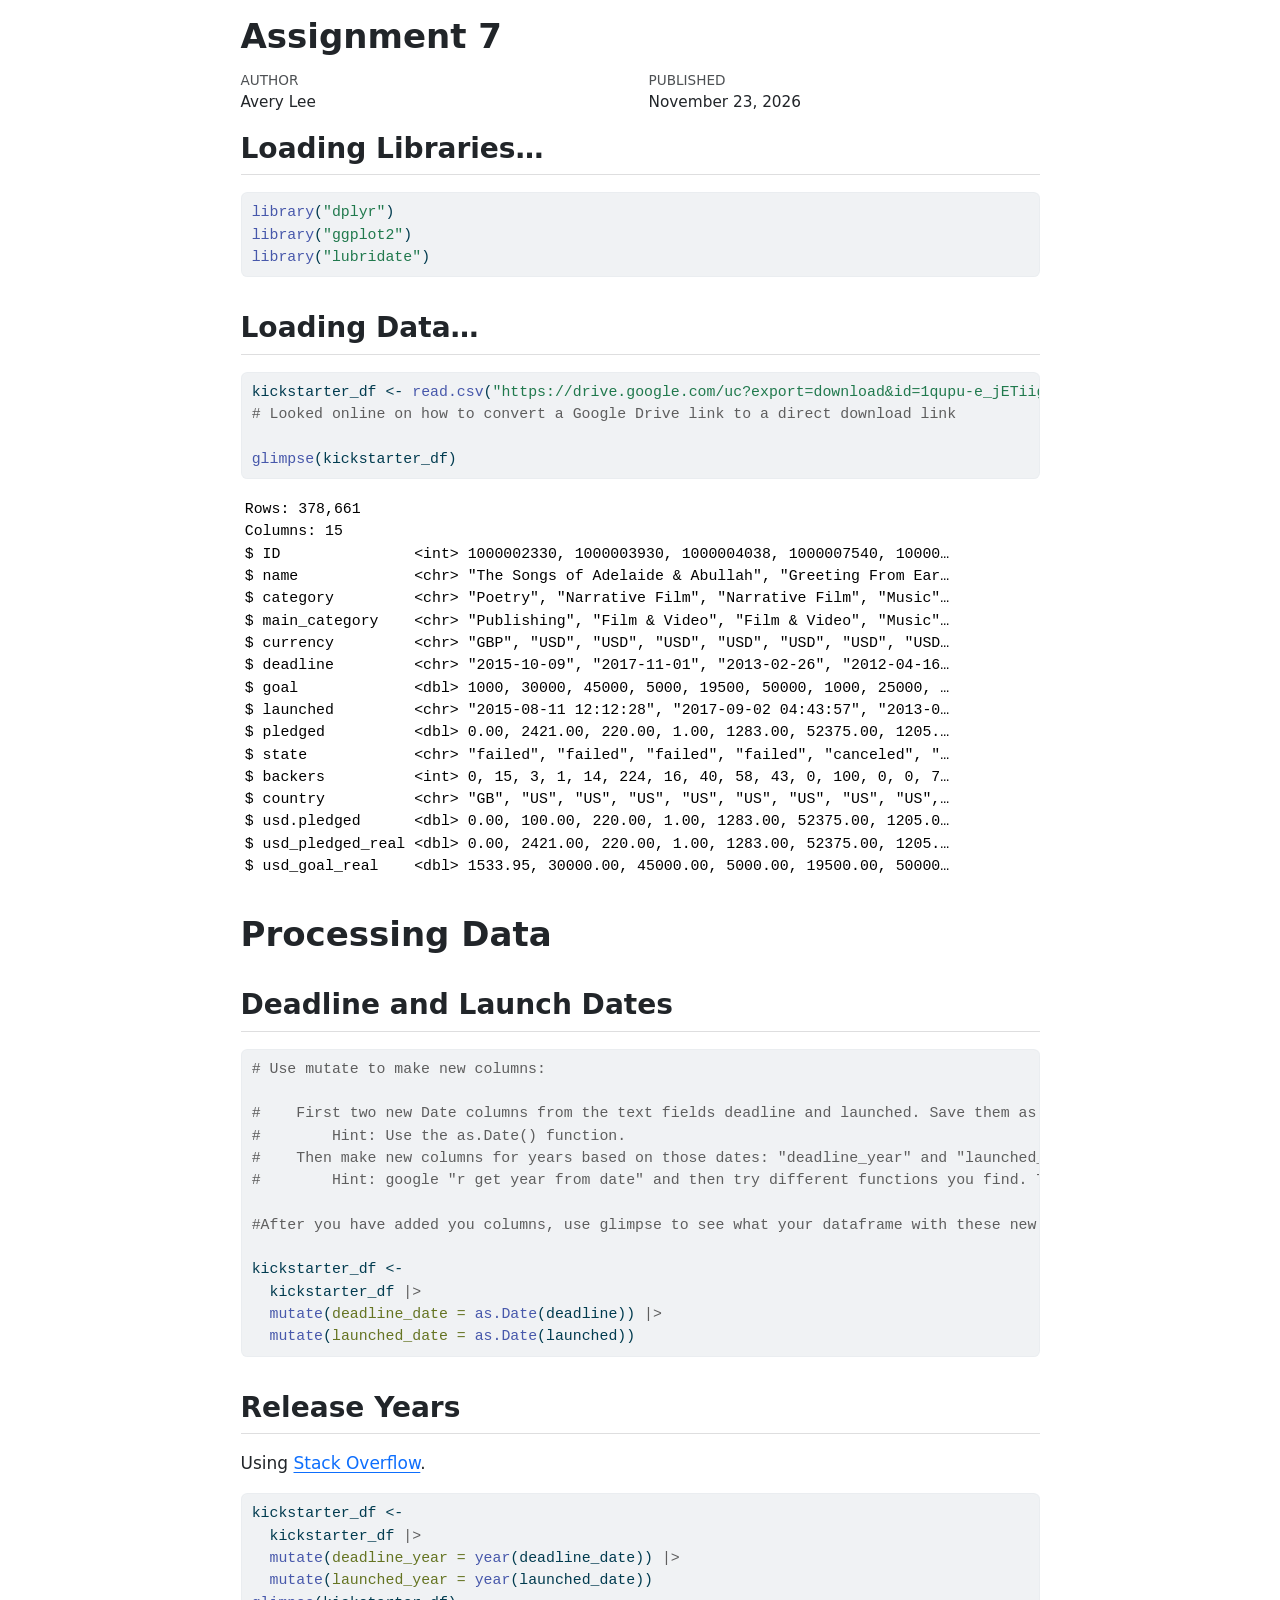
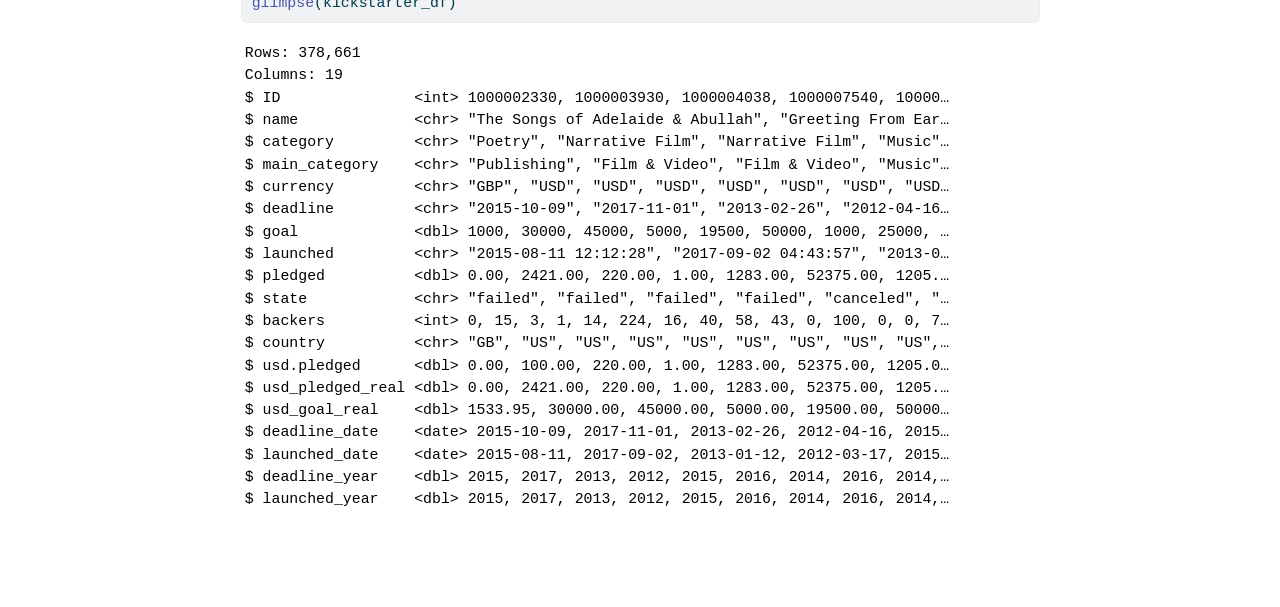
==== Assignment 7.html @ 82eac7c7 "Add files via upload init commit" ====
<!DOCTYPE html>
<html xmlns="http://www.w3.org/1999/xhtml" lang="en" xml:lang="en"><head>

<meta charset="utf-8">
<meta name="generator" content="quarto-1.10.18">

<meta name="viewport" content="width=device-width, initial-scale=1.0, user-scalable=yes">

<meta name="author" content="Avery Lee">
<meta name="dcterms.date" content="2026-11-23">

<title>Assignment 7</title>
<style>

span.smallcaps{font-variant: small-caps;}
div.columns{display: flex; gap: 1.5em;}
div.column{flex: auto;}
@media screen {
div.columns{gap: min(4vw, 1.5em);}
div.column{overflow-x: auto;}
}
div.hanging-indent{margin-left: 1.5em; text-indent: -1.5em;}
ul.task-list{list-style: none;}
ul.task-list li input[type="checkbox"] {
width: 0.8em;
margin: 0 0.8em 0.2em -1em;  vertical-align: middle;
}

html { -webkit-text-size-adjust: 100%; }
pre > code.sourceCode { white-space: pre; position: relative; }
pre > code.sourceCode > span { display: inline-block; line-height: 1.25; }
pre > code.sourceCode > span:empty { height: 1.2em; }
.sourceCode { overflow: visible; }
code.sourceCode > span { color: inherit; text-decoration: inherit; }
div.sourceCode { margin: 1em 0; }
pre.sourceCode { margin: 0; }
@media screen {
div.sourceCode { overflow: auto; }
}
@media print {
pre > code.sourceCode { white-space: pre-wrap; }
pre > code.sourceCode > span { text-indent: -5em; padding-left: 5em; }
}
pre.numberSource code
{ counter-reset: source-line 0; }
pre.numberSource code > span
{ position: relative; left: -4em; counter-increment: source-line; }
pre.numberSource code > span > a:first-child::before
{ content: counter(source-line);
position: relative; left: -1em; text-align: right; vertical-align: baseline;
border: none; display: inline-block;
-webkit-touch-callout: none; -webkit-user-select: none;
-khtml-user-select: none; -moz-user-select: none;
-ms-user-select: none; user-select: none;
padding: 0 4px; width: 4em;
}
pre.numberSource { margin-left: 3em; padding-left: 4px; }
div.sourceCode
{ }
@media screen {
pre > code.sourceCode > span > a:first-child::before { text-decoration: underline; }
}
</style>


<script>/*!
 * clipboard.js v2.0.11
 * https://clipboardjs.com/
 *
 * Licensed MIT © Zeno Rocha
 */
!function(t,e){"object"==typeof exports&&"object"==typeof module?module.exports=e():"function"==typeof define&&define.amd?define([],e):"object"==typeof exports?exports.ClipboardJS=e():t.ClipboardJS=e()}(this,function(){return n={686:function(t,e,n){"use strict";n.d(e,{default:function(){return b}});var e=n(279),i=n.n(e),e=n(370),u=n.n(e),e=n(817),r=n.n(e);function c(t){try{return document.execCommand(t)}catch(t){return}}var a=function(t){t=r()(t);return c("cut"),t};function o(t,e){var n,o,t=(n=t,o="rtl"===document.documentElement.getAttribute("dir"),(t=document.createElement("textarea")).style.fontSize="12pt",t.style.border="0",t.style.padding="0",t.style.margin="0",t.style.position="absolute",t.style[o?"right":"left"]="-9999px",o=window.pageYOffset||document.documentElement.scrollTop,t.style.top="".concat(o,"px"),t.setAttribute("readonly",""),t.value=n,t);return e.container.appendChild(t),e=r()(t),c("copy"),t.remove(),e}var f=function(t){var e=1<arguments.length&&void 0!==arguments[1]?arguments[1]:{container:document.body},n="";return"string"==typeof t?n=o(t,e):t instanceof HTMLInputElement&&!["text","search","url","tel","password"].includes(null==t?void 0:t.type)?n=o(t.value,e):(n=r()(t),c("copy")),n};function l(t){return(l="function"==typeof Symbol&&"symbol"==typeof Symbol.iterator?function(t){return typeof t}:function(t){return t&&"function"==typeof Symbol&&t.constructor===Symbol&&t!==Symbol.prototype?"symbol":typeof t})(t)}var s=function(){var t=0<arguments.length&&void 0!==arguments[0]?arguments[0]:{},e=t.action,n=void 0===e?"copy":e,o=t.container,e=t.target,t=t.text;if("copy"!==n&&"cut"!==n)throw new Error('Invalid "action" value, use either "copy" or "cut"');if(void 0!==e){if(!e||"object"!==l(e)||1!==e.nodeType)throw new Error('Invalid "target" value, use a valid Element');if("copy"===n&&e.hasAttribute("disabled"))throw new Error('Invalid "target" attribute. Please use "readonly" instead of "disabled" attribute');if("cut"===n&&(e.hasAttribute("readonly")||e.hasAttribute("disabled")))throw new Error('Invalid "target" attribute. You can\'t cut text from elements with "readonly" or "disabled" attributes')}return t?f(t,{container:o}):e?"cut"===n?a(e):f(e,{container:o}):void 0};function p(t){return(p="function"==typeof Symbol&&"symbol"==typeof Symbol.iterator?function(t){return typeof t}:function(t){return t&&"function"==typeof Symbol&&t.constructor===Symbol&&t!==Symbol.prototype?"symbol":typeof t})(t)}function d(t,e){for(var n=0;n<e.length;n++){var o=e[n];o.enumerable=o.enumerable||!1,o.configurable=!0,"value"in o&&(o.writable=!0),Object.defineProperty(t,o.key,o)}}function y(t,e){return(y=Object.setPrototypeOf||function(t,e){return t.__proto__=e,t})(t,e)}function h(n){var o=function(){if("undefined"==typeof Reflect||!Reflect.construct)return!1;if(Reflect.construct.sham)return!1;if("function"==typeof Proxy)return!0;try{return Date.prototype.toString.call(Reflect.construct(Date,[],function(){})),!0}catch(t){return!1}}();return function(){var t,e=v(n);return t=o?(t=v(this).constructor,Reflect.construct(e,arguments,t)):e.apply(this,arguments),e=this,!(t=t)||"object"!==p(t)&&"function"!=typeof t?function(t){if(void 0!==t)return t;throw new ReferenceError("this hasn't been initialised - super() hasn't been called")}(e):t}}function v(t){return(v=Object.setPrototypeOf?Object.getPrototypeOf:function(t){return t.__proto__||Object.getPrototypeOf(t)})(t)}function m(t,e){t="data-clipboard-".concat(t);if(e.hasAttribute(t))return e.getAttribute(t)}var b=function(){!function(t,e){if("function"!=typeof e&&null!==e)throw new TypeError("Super expression must either be null or a function");t.prototype=Object.create(e&&e.prototype,{constructor:{value:t,writable:!0,configurable:!0}}),e&&y(t,e)}(r,i());var t,e,n,o=h(r);function r(t,e){var n;return function(t){if(!(t instanceof r))throw new TypeError("Cannot call a class as a function")}(this),(n=o.call(this)).resolveOptions(e),n.listenClick(t),n}return t=r,n=[{key:"copy",value:function(t){var e=1<arguments.length&&void 0!==arguments[1]?arguments[1]:{container:document.body};return f(t,e)}},{key:"cut",value:function(t){return a(t)}},{key:"isSupported",value:function(){var t=0<arguments.length&&void 0!==arguments[0]?arguments[0]:["copy","cut"],t="string"==typeof t?[t]:t,e=!!document.queryCommandSupported;return t.forEach(function(t){e=e&&!!document.queryCommandSupported(t)}),e}}],(e=[{key:"resolveOptions",value:function(){var t=0<arguments.length&&void 0!==arguments[0]?arguments[0]:{};this.action="function"==typeof t.action?t.action:this.defaultAction,this.target="function"==typeof t.target?t.target:this.defaultTarget,this.text="function"==typeof t.text?t.text:this.defaultText,this.container="object"===p(t.container)?t.container:document.body}},{key:"listenClick",value:function(t){var e=this;this.listener=u()(t,"click",function(t){return e.onClick(t)})}},{key:"onClick",value:function(t){var e=t.delegateTarget||t.currentTarget,n=this.action(e)||"copy",t=s({action:n,container:this.container,target:this.target(e),text:this.text(e)});this.emit(t?"success":"error",{action:n,text:t,trigger:e,clearSelection:function(){e&&e.focus(),window.getSelection().removeAllRanges()}})}},{key:"defaultAction",value:function(t){return m("action",t)}},{key:"defaultTarget",value:function(t){t=m("target",t);if(t)return document.querySelector(t)}},{key:"defaultText",value:function(t){return m("text",t)}},{key:"destroy",value:function(){this.listener.destroy()}}])&&d(t.prototype,e),n&&d(t,n),r}()},828:function(t){var e;"undefined"==typeof Element||Element.prototype.matches||((e=Element.prototype).matches=e.matchesSelector||e.mozMatchesSelector||e.msMatchesSelector||e.oMatchesSelector||e.webkitMatchesSelector),t.exports=function(t,e){for(;t&&9!==t.nodeType;){if("function"==typeof t.matches&&t.matches(e))return t;t=t.parentNode}}},438:function(t,e,n){var u=n(828);function i(t,e,n,o,r){var i=function(e,n,t,o){return function(t){t.delegateTarget=u(t.target,n),t.delegateTarget&&o.call(e,t)}}.apply(this,arguments);return t.addEventListener(n,i,r),{destroy:function(){t.removeEventListener(n,i,r)}}}t.exports=function(t,e,n,o,r){return"function"==typeof t.addEventListener?i.apply(null,arguments):"function"==typeof n?i.bind(null,document).apply(null,arguments):("string"==typeof t&&(t=document.querySelectorAll(t)),Array.prototype.map.call(t,function(t){return i(t,e,n,o,r)}))}},879:function(t,n){n.node=function(t){return void 0!==t&&t instanceof HTMLElement&&1===t.nodeType},n.nodeList=function(t){var e=Object.prototype.toString.call(t);return void 0!==t&&("[object NodeList]"===e||"[object HTMLCollection]"===e)&&"length"in t&&(0===t.length||n.node(t[0]))},n.string=function(t){return"string"==typeof t||t instanceof String},n.fn=function(t){return"[object Function]"===Object.prototype.toString.call(t)}},370:function(t,e,n){var f=n(879),l=n(438);t.exports=function(t,e,n){if(!t&&!e&&!n)throw new Error("Missing required arguments");if(!f.string(e))throw new TypeError("Second argument must be a String");if(!f.fn(n))throw new TypeError("Third argument must be a Function");if(f.node(t))return c=e,a=n,(u=t).addEventListener(c,a),{destroy:function(){u.removeEventListener(c,a)}};if(f.nodeList(t))return o=t,r=e,i=n,Array.prototype.forEach.call(o,function(t){t.addEventListener(r,i)}),{destroy:function(){Array.prototype.forEach.call(o,function(t){t.removeEventListener(r,i)})}};if(f.string(t))return t=t,e=e,n=n,l(document.body,t,e,n);throw new TypeError("First argument must be a String, HTMLElement, HTMLCollection, or NodeList");var o,r,i,u,c,a}},817:function(t){t.exports=function(t){var e,n="SELECT"===t.nodeName?(t.focus(),t.value):"INPUT"===t.nodeName||"TEXTAREA"===t.nodeName?((e=t.hasAttribute("readonly"))||t.setAttribute("readonly",""),t.select(),t.setSelectionRange(0,t.value.length),e||t.removeAttribute("readonly"),t.value):(t.hasAttribute("contenteditable")&&t.focus(),n=window.getSelection(),(e=document.createRange()).selectNodeContents(t),n.removeAllRanges(),n.addRange(e),n.toString());return n}},279:function(t){function e(){}e.prototype={on:function(t,e,n){var o=this.e||(this.e={});return(o[t]||(o[t]=[])).push({fn:e,ctx:n}),this},once:function(t,e,n){var o=this;function r(){o.off(t,r),e.apply(n,arguments)}return r._=e,this.on(t,r,n)},emit:function(t){for(var e=[].slice.call(arguments,1),n=((this.e||(this.e={}))[t]||[]).slice(),o=0,r=n.length;o<r;o++)n[o].fn.apply(n[o].ctx,e);return this},off:function(t,e){var n=this.e||(this.e={}),o=n[t],r=[];if(o&&e)for(var i=0,u=o.length;i<u;i++)o[i].fn!==e&&o[i].fn._!==e&&r.push(o[i]);return r.length?n[t]=r:delete n[t],this}},t.exports=e,t.exports.TinyEmitter=e}},r={},o.n=function(t){var e=t&&t.__esModule?function(){return t.default}:function(){return t};return o.d(e,{a:e}),e},o.d=function(t,e){for(var n in e)o.o(e,n)&&!o.o(t,n)&&Object.defineProperty(t,n,{enumerable:!0,get:e[n]})},o.o=function(t,e){return Object.prototype.hasOwnProperty.call(t,e)},o(686).default;function o(t){if(r[t])return r[t].exports;var e=r[t]={exports:{}};return n[t](e,e.exports,o),e.exports}var n,r});</script>
<script src="[data-uri]" type="module"></script>
<script src="[data-uri]" type="module"></script>
<script>/**
 * @popperjs/core v2.11.7 - MIT License
 */

!function(e,t){"object"==typeof exports&&"undefined"!=typeof module?t(exports):"function"==typeof define&&define.amd?define(["exports"],t):t((e="undefined"!=typeof globalThis?globalThis:e||self).Popper={})}(this,(function(e){"use strict";function t(e){if(null==e)return window;if("[object Window]"!==e.toString()){var t=e.ownerDocument;return t&&t.defaultView||window}return e}function n(e){return e instanceof t(e).Element||e instanceof Element}function r(e){return e instanceof t(e).HTMLElement||e instanceof HTMLElement}function o(e){return"undefined"!=typeof ShadowRoot&&(e instanceof t(e).ShadowRoot||e instanceof ShadowRoot)}var i=Math.max,a=Math.min,s=Math.round;function f(){var e=navigator.userAgentData;return null!=e&&e.brands&&Array.isArray(e.brands)?e.brands.map((function(e){return e.brand+"/"+e.version})).join(" "):navigator.userAgent}function c(){return!/^((?!chrome|android).)*safari/i.test(f())}function p(e,o,i){void 0===o&&(o=!1),void 0===i&&(i=!1);var a=e.getBoundingClientRect(),f=1,p=1;o&&r(e)&&(f=e.offsetWidth>0&&s(a.width)/e.offsetWidth||1,p=e.offsetHeight>0&&s(a.height)/e.offsetHeight||1);var u=(n(e)?t(e):window).visualViewport,l=!c()&&i,d=(a.left+(l&&u?u.offsetLeft:0))/f,h=(a.top+(l&&u?u.offsetTop:0))/p,m=a.width/f,v=a.height/p;return{width:m,height:v,top:h,right:d+m,bottom:h+v,left:d,x:d,y:h}}function u(e){var n=t(e);return{scrollLeft:n.pageXOffset,scrollTop:n.pageYOffset}}function l(e){return e?(e.nodeName||"").toLowerCase():null}function d(e){return((n(e)?e.ownerDocument:e.document)||window.document).documentElement}function h(e){return p(d(e)).left+u(e).scrollLeft}function m(e){return t(e).getComputedStyle(e)}function v(e){var t=m(e),n=t.overflow,r=t.overflowX,o=t.overflowY;return/auto|scroll|overlay|hidden/.test(n+o+r)}function y(e,n,o){void 0===o&&(o=!1);var i,a,f=r(n),c=r(n)&&function(e){var t=e.getBoundingClientRect(),n=s(t.width)/e.offsetWidth||1,r=s(t.height)/e.offsetHeight||1;return 1!==n||1!==r}(n),m=d(n),y=p(e,c,o),g={scrollLeft:0,scrollTop:0},b={x:0,y:0};return(f||!f&&!o)&&(("body"!==l(n)||v(m))&&(g=(i=n)!==t(i)&&r(i)?{scrollLeft:(a=i).scrollLeft,scrollTop:a.scrollTop}:u(i)),r(n)?((b=p(n,!0)).x+=n.clientLeft,b.y+=n.clientTop):m&&(b.x=h(m))),{x:y.left+g.scrollLeft-b.x,y:y.top+g.scrollTop-b.y,width:y.width,height:y.height}}function g(e){var t=p(e),n=e.offsetWidth,r=e.offsetHeight;return Math.abs(t.width-n)<=1&&(n=t.width),Math.abs(t.height-r)<=1&&(r=t.height),{x:e.offsetLeft,y:e.offsetTop,width:n,height:r}}function b(e){return"html"===l(e)?e:e.assignedSlot||e.parentNode||(o(e)?e.host:null)||d(e)}function x(e){return["html","body","#document"].indexOf(l(e))>=0?e.ownerDocument.body:r(e)&&v(e)?e:x(b(e))}function w(e,n){var r;void 0===n&&(n=[]);var o=x(e),i=o===(null==(r=e.ownerDocument)?void 0:r.body),a=t(o),s=i?[a].concat(a.visualViewport||[],v(o)?o:[]):o,f=n.concat(s);return i?f:f.concat(w(b(s)))}function O(e){return["table","td","th"].indexOf(l(e))>=0}function j(e){return r(e)&&"fixed"!==m(e).position?e.offsetParent:null}function E(e){for(var n=t(e),i=j(e);i&&O(i)&&"static"===m(i).position;)i=j(i);return i&&("html"===l(i)||"body"===l(i)&&"static"===m(i).position)?n:i||function(e){var t=/firefox/i.test(f());if(/Trident/i.test(f())&&r(e)&&"fixed"===m(e).position)return null;var n=b(e);for(o(n)&&(n=n.host);r(n)&&["html","body"].indexOf(l(n))<0;){var i=m(n);if("none"!==i.transform||"none"!==i.perspective||"paint"===i.contain||-1!==["transform","perspective"].indexOf(i.willChange)||t&&"filter"===i.willChange||t&&i.filter&&"none"!==i.filter)return n;n=n.parentNode}return null}(e)||n}var D="top",A="bottom",L="right",P="left",M="auto",k=[D,A,L,P],W="start",B="end",H="viewport",T="popper",R=k.reduce((function(e,t){return e.concat([t+"-"+W,t+"-"+B])}),[]),S=[].concat(k,[M]).reduce((function(e,t){return e.concat([t,t+"-"+W,t+"-"+B])}),[]),V=["beforeRead","read","afterRead","beforeMain","main","afterMain","beforeWrite","write","afterWrite"];function q(e){var t=new Map,n=new Set,r=[];function o(e){n.add(e.name),[].concat(e.requires||[],e.requiresIfExists||[]).forEach((function(e){if(!n.has(e)){var r=t.get(e);r&&o(r)}})),r.push(e)}return e.forEach((function(e){t.set(e.name,e)})),e.forEach((function(e){n.has(e.name)||o(e)})),r}function C(e){return e.split("-")[0]}function N(e,t){var n=t.getRootNode&&t.getRootNode();if(e.contains(t))return!0;if(n&&o(n)){var r=t;do{if(r&&e.isSameNode(r))return!0;r=r.parentNode||r.host}while(r)}return!1}function I(e){return Object.assign({},e,{left:e.x,top:e.y,right:e.x+e.width,bottom:e.y+e.height})}function _(e,r,o){return r===H?I(function(e,n){var r=t(e),o=d(e),i=r.visualViewport,a=o.clientWidth,s=o.clientHeight,f=0,p=0;if(i){a=i.width,s=i.height;var u=c();(u||!u&&"fixed"===n)&&(f=i.offsetLeft,p=i.offsetTop)}return{width:a,height:s,x:f+h(e),y:p}}(e,o)):n(r)?function(e,t){var n=p(e,!1,"fixed"===t);return n.top=n.top+e.clientTop,n.left=n.left+e.clientLeft,n.bottom=n.top+e.clientHeight,n.right=n.left+e.clientWidth,n.width=e.clientWidth,n.height=e.clientHeight,n.x=n.left,n.y=n.top,n}(r,o):I(function(e){var t,n=d(e),r=u(e),o=null==(t=e.ownerDocument)?void 0:t.body,a=i(n.scrollWidth,n.clientWidth,o?o.scrollWidth:0,o?o.clientWidth:0),s=i(n.scrollHeight,n.clientHeight,o?o.scrollHeight:0,o?o.clientHeight:0),f=-r.scrollLeft+h(e),c=-r.scrollTop;return"rtl"===m(o||n).direction&&(f+=i(n.clientWidth,o?o.clientWidth:0)-a),{width:a,height:s,x:f,y:c}}(d(e)))}function F(e,t,o,s){var f="clippingParents"===t?function(e){var t=w(b(e)),o=["absolute","fixed"].indexOf(m(e).position)>=0&&r(e)?E(e):e;return n(o)?t.filter((function(e){return n(e)&&N(e,o)&&"body"!==l(e)})):[]}(e):[].concat(t),c=[].concat(f,[o]),p=c[0],u=c.reduce((function(t,n){var r=_(e,n,s);return t.top=i(r.top,t.top),t.right=a(r.right,t.right),t.bottom=a(r.bottom,t.bottom),t.left=i(r.left,t.left),t}),_(e,p,s));return u.width=u.right-u.left,u.height=u.bottom-u.top,u.x=u.left,u.y=u.top,u}function U(e){return e.split("-")[1]}function z(e){return["top","bottom"].indexOf(e)>=0?"x":"y"}function X(e){var t,n=e.reference,r=e.element,o=e.placement,i=o?C(o):null,a=o?U(o):null,s=n.x+n.width/2-r.width/2,f=n.y+n.height/2-r.height/2;switch(i){case D:t={x:s,y:n.y-r.height};break;case A:t={x:s,y:n.y+n.height};break;case L:t={x:n.x+n.width,y:f};break;case P:t={x:n.x-r.width,y:f};break;default:t={x:n.x,y:n.y}}var c=i?z(i):null;if(null!=c){var p="y"===c?"height":"width";switch(a){case W:t[c]=t[c]-(n[p]/2-r[p]/2);break;case B:t[c]=t[c]+(n[p]/2-r[p]/2)}}return t}function Y(e){return Object.assign({},{top:0,right:0,bottom:0,left:0},e)}function G(e,t){return t.reduce((function(t,n){return t[n]=e,t}),{})}function J(e,t){void 0===t&&(t={});var r=t,o=r.placement,i=void 0===o?e.placement:o,a=r.strategy,s=void 0===a?e.strategy:a,f=r.boundary,c=void 0===f?"clippingParents":f,u=r.rootBoundary,l=void 0===u?H:u,h=r.elementContext,m=void 0===h?T:h,v=r.altBoundary,y=void 0!==v&&v,g=r.padding,b=void 0===g?0:g,x=Y("number"!=typeof b?b:G(b,k)),w=m===T?"reference":T,O=e.rects.popper,j=e.elements[y?w:m],E=F(n(j)?j:j.contextElement||d(e.elements.popper),c,l,s),P=p(e.elements.reference),M=X({reference:P,element:O,strategy:"absolute",placement:i}),W=I(Object.assign({},O,M)),B=m===T?W:P,R={top:E.top-B.top+x.top,bottom:B.bottom-E.bottom+x.bottom,left:E.left-B.left+x.left,right:B.right-E.right+x.right},S=e.modifiersData.offset;if(m===T&&S){var V=S[i];Object.keys(R).forEach((function(e){var t=[L,A].indexOf(e)>=0?1:-1,n=[D,A].indexOf(e)>=0?"y":"x";R[e]+=V[n]*t}))}return R}var K={placement:"bottom",modifiers:[],strategy:"absolute"};function Q(){for(var e=arguments.length,t=new Array(e),n=0;n<e;n++)t[n]=arguments[n];return!t.some((function(e){return!(e&&"function"==typeof e.getBoundingClientRect)}))}function Z(e){void 0===e&&(e={});var t=e,r=t.defaultModifiers,o=void 0===r?[]:r,i=t.defaultOptions,a=void 0===i?K:i;return function(e,t,r){void 0===r&&(r=a);var i,s,f={placement:"bottom",orderedModifiers:[],options:Object.assign({},K,a),modifiersData:{},elements:{reference:e,popper:t},attributes:{},styles:{}},c=[],p=!1,u={state:f,setOptions:function(r){var i="function"==typeof r?r(f.options):r;l(),f.options=Object.assign({},a,f.options,i),f.scrollParents={reference:n(e)?w(e):e.contextElement?w(e.contextElement):[],popper:w(t)};var s,p,d=function(e){var t=q(e);return V.reduce((function(e,n){return e.concat(t.filter((function(e){return e.phase===n})))}),[])}((s=[].concat(o,f.options.modifiers),p=s.reduce((function(e,t){var n=e[t.name];return e[t.name]=n?Object.assign({},n,t,{options:Object.assign({},n.options,t.options),data:Object.assign({},n.data,t.data)}):t,e}),{}),Object.keys(p).map((function(e){return p[e]}))));return f.orderedModifiers=d.filter((function(e){return e.enabled})),f.orderedModifiers.forEach((function(e){var t=e.name,n=e.options,r=void 0===n?{}:n,o=e.effect;if("function"==typeof o){var i=o({state:f,name:t,instance:u,options:r}),a=function(){};c.push(i||a)}})),u.update()},forceUpdate:function(){if(!p){var e=f.elements,t=e.reference,n=e.popper;if(Q(t,n)){f.rects={reference:y(t,E(n),"fixed"===f.options.strategy),popper:g(n)},f.reset=!1,f.placement=f.options.placement,f.orderedModifiers.forEach((function(e){return f.modifiersData[e.name]=Object.assign({},e.data)}));for(var r=0;r<f.orderedModifiers.length;r++)if(!0!==f.reset){var o=f.orderedModifiers[r],i=o.fn,a=o.options,s=void 0===a?{}:a,c=o.name;"function"==typeof i&&(f=i({state:f,options:s,name:c,instance:u})||f)}else f.reset=!1,r=-1}}},update:(i=function(){return new Promise((function(e){u.forceUpdate(),e(f)}))},function(){return s||(s=new Promise((function(e){Promise.resolve().then((function(){s=void 0,e(i())}))}))),s}),destroy:function(){l(),p=!0}};if(!Q(e,t))return u;function l(){c.forEach((function(e){return e()})),c=[]}return u.setOptions(r).then((function(e){!p&&r.onFirstUpdate&&r.onFirstUpdate(e)})),u}}var $={passive:!0};var ee={name:"eventListeners",enabled:!0,phase:"write",fn:function(){},effect:function(e){var n=e.state,r=e.instance,o=e.options,i=o.scroll,a=void 0===i||i,s=o.resize,f=void 0===s||s,c=t(n.elements.popper),p=[].concat(n.scrollParents.reference,n.scrollParents.popper);return a&&p.forEach((function(e){e.addEventListener("scroll",r.update,$)})),f&&c.addEventListener("resize",r.update,$),function(){a&&p.forEach((function(e){e.removeEventListener("scroll",r.update,$)})),f&&c.removeEventListener("resize",r.update,$)}},data:{}};var te={name:"popperOffsets",enabled:!0,phase:"read",fn:function(e){var t=e.state,n=e.name;t.modifiersData[n]=X({reference:t.rects.reference,element:t.rects.popper,strategy:"absolute",placement:t.placement})},data:{}},ne={top:"auto",right:"auto",bottom:"auto",left:"auto"};function re(e){var n,r=e.popper,o=e.popperRect,i=e.placement,a=e.variation,f=e.offsets,c=e.position,p=e.gpuAcceleration,u=e.adaptive,l=e.roundOffsets,h=e.isFixed,v=f.x,y=void 0===v?0:v,g=f.y,b=void 0===g?0:g,x="function"==typeof l?l({x:y,y:b}):{x:y,y:b};y=x.x,b=x.y;var w=f.hasOwnProperty("x"),O=f.hasOwnProperty("y"),j=P,M=D,k=window;if(u){var W=E(r),H="clientHeight",T="clientWidth";if(W===t(r)&&"static"!==m(W=d(r)).position&&"absolute"===c&&(H="scrollHeight",T="scrollWidth"),W=W,i===D||(i===P||i===L)&&a===B)M=A,b-=(h&&W===k&&k.visualViewport?k.visualViewport.height:W[H])-o.height,b*=p?1:-1;if(i===P||(i===D||i===A)&&a===B)j=L,y-=(h&&W===k&&k.visualViewport?k.visualViewport.width:W[T])-o.width,y*=p?1:-1}var R,S=Object.assign({position:c},u&&ne),V=!0===l?function(e,t){var n=e.x,r=e.y,o=t.devicePixelRatio||1;return{x:s(n*o)/o||0,y:s(r*o)/o||0}}({x:y,y:b},t(r)):{x:y,y:b};return y=V.x,b=V.y,p?Object.assign({},S,((R={})[M]=O?"0":"",R[j]=w?"0":"",R.transform=(k.devicePixelRatio||1)<=1?"translate("+y+"px, "+b+"px)":"translate3d("+y+"px, "+b+"px, 0)",R)):Object.assign({},S,((n={})[M]=O?b+"px":"",n[j]=w?y+"px":"",n.transform="",n))}var oe={name:"computeStyles",enabled:!0,phase:"beforeWrite",fn:function(e){var t=e.state,n=e.options,r=n.gpuAcceleration,o=void 0===r||r,i=n.adaptive,a=void 0===i||i,s=n.roundOffsets,f=void 0===s||s,c={placement:C(t.placement),variation:U(t.placement),popper:t.elements.popper,popperRect:t.rects.popper,gpuAcceleration:o,isFixed:"fixed"===t.options.strategy};null!=t.modifiersData.popperOffsets&&(t.styles.popper=Object.assign({},t.styles.popper,re(Object.assign({},c,{offsets:t.modifiersData.popperOffsets,position:t.options.strategy,adaptive:a,roundOffsets:f})))),null!=t.modifiersData.arrow&&(t.styles.arrow=Object.assign({},t.styles.arrow,re(Object.assign({},c,{offsets:t.modifiersData.arrow,position:"absolute",adaptive:!1,roundOffsets:f})))),t.attributes.popper=Object.assign({},t.attributes.popper,{"data-popper-placement":t.placement})},data:{}};var ie={name:"applyStyles",enabled:!0,phase:"write",fn:function(e){var t=e.state;Object.keys(t.elements).forEach((function(e){var n=t.styles[e]||{},o=t.attributes[e]||{},i=t.elements[e];r(i)&&l(i)&&(Object.assign(i.style,n),Object.keys(o).forEach((function(e){var t=o[e];!1===t?i.removeAttribute(e):i.setAttribute(e,!0===t?"":t)})))}))},effect:function(e){var t=e.state,n={popper:{position:t.options.strategy,left:"0",top:"0",margin:"0"},arrow:{position:"absolute"},reference:{}};return Object.assign(t.elements.popper.style,n.popper),t.styles=n,t.elements.arrow&&Object.assign(t.elements.arrow.style,n.arrow),function(){Object.keys(t.elements).forEach((function(e){var o=t.elements[e],i=t.attributes[e]||{},a=Object.keys(t.styles.hasOwnProperty(e)?t.styles[e]:n[e]).reduce((function(e,t){return e[t]="",e}),{});r(o)&&l(o)&&(Object.assign(o.style,a),Object.keys(i).forEach((function(e){o.removeAttribute(e)})))}))}},requires:["computeStyles"]};var ae={name:"offset",enabled:!0,phase:"main",requires:["popperOffsets"],fn:function(e){var t=e.state,n=e.options,r=e.name,o=n.offset,i=void 0===o?[0,0]:o,a=S.reduce((function(e,n){return e[n]=function(e,t,n){var r=C(e),o=[P,D].indexOf(r)>=0?-1:1,i="function"==typeof n?n(Object.assign({},t,{placement:e})):n,a=i[0],s=i[1];return a=a||0,s=(s||0)*o,[P,L].indexOf(r)>=0?{x:s,y:a}:{x:a,y:s}}(n,t.rects,i),e}),{}),s=a[t.placement],f=s.x,c=s.y;null!=t.modifiersData.popperOffsets&&(t.modifiersData.popperOffsets.x+=f,t.modifiersData.popperOffsets.y+=c),t.modifiersData[r]=a}},se={left:"right",right:"left",bottom:"top",top:"bottom"};function fe(e){return e.replace(/left|right|bottom|top/g,(function(e){return se[e]}))}var ce={start:"end",end:"start"};function pe(e){return e.replace(/start|end/g,(function(e){return ce[e]}))}function ue(e,t){void 0===t&&(t={});var n=t,r=n.placement,o=n.boundary,i=n.rootBoundary,a=n.padding,s=n.flipVariations,f=n.allowedAutoPlacements,c=void 0===f?S:f,p=U(r),u=p?s?R:R.filter((function(e){return U(e)===p})):k,l=u.filter((function(e){return c.indexOf(e)>=0}));0===l.length&&(l=u);var d=l.reduce((function(t,n){return t[n]=J(e,{placement:n,boundary:o,rootBoundary:i,padding:a})[C(n)],t}),{});return Object.keys(d).sort((function(e,t){return d[e]-d[t]}))}var le={name:"flip",enabled:!0,phase:"main",fn:function(e){var t=e.state,n=e.options,r=e.name;if(!t.modifiersData[r]._skip){for(var o=n.mainAxis,i=void 0===o||o,a=n.altAxis,s=void 0===a||a,f=n.fallbackPlacements,c=n.padding,p=n.boundary,u=n.rootBoundary,l=n.altBoundary,d=n.flipVariations,h=void 0===d||d,m=n.allowedAutoPlacements,v=t.options.placement,y=C(v),g=f||(y===v||!h?[fe(v)]:function(e){if(C(e)===M)return[];var t=fe(e);return[pe(e),t,pe(t)]}(v)),b=[v].concat(g).reduce((function(e,n){return e.concat(C(n)===M?ue(t,{placement:n,boundary:p,rootBoundary:u,padding:c,flipVariations:h,allowedAutoPlacements:m}):n)}),[]),x=t.rects.reference,w=t.rects.popper,O=new Map,j=!0,E=b[0],k=0;k<b.length;k++){var B=b[k],H=C(B),T=U(B)===W,R=[D,A].indexOf(H)>=0,S=R?"width":"height",V=J(t,{placement:B,boundary:p,rootBoundary:u,altBoundary:l,padding:c}),q=R?T?L:P:T?A:D;x[S]>w[S]&&(q=fe(q));var N=fe(q),I=[];if(i&&I.push(V[H]<=0),s&&I.push(V[q]<=0,V[N]<=0),I.every((function(e){return e}))){E=B,j=!1;break}O.set(B,I)}if(j)for(var _=function(e){var t=b.find((function(t){var n=O.get(t);if(n)return n.slice(0,e).every((function(e){return e}))}));if(t)return E=t,"break"},F=h?3:1;F>0;F--){if("break"===_(F))break}t.placement!==E&&(t.modifiersData[r]._skip=!0,t.placement=E,t.reset=!0)}},requiresIfExists:["offset"],data:{_skip:!1}};function de(e,t,n){return i(e,a(t,n))}var he={name:"preventOverflow",enabled:!0,phase:"main",fn:function(e){var t=e.state,n=e.options,r=e.name,o=n.mainAxis,s=void 0===o||o,f=n.altAxis,c=void 0!==f&&f,p=n.boundary,u=n.rootBoundary,l=n.altBoundary,d=n.padding,h=n.tether,m=void 0===h||h,v=n.tetherOffset,y=void 0===v?0:v,b=J(t,{boundary:p,rootBoundary:u,padding:d,altBoundary:l}),x=C(t.placement),w=U(t.placement),O=!w,j=z(x),M="x"===j?"y":"x",k=t.modifiersData.popperOffsets,B=t.rects.reference,H=t.rects.popper,T="function"==typeof y?y(Object.assign({},t.rects,{placement:t.placement})):y,R="number"==typeof T?{mainAxis:T,altAxis:T}:Object.assign({mainAxis:0,altAxis:0},T),S=t.modifiersData.offset?t.modifiersData.offset[t.placement]:null,V={x:0,y:0};if(k){if(s){var q,N="y"===j?D:P,I="y"===j?A:L,_="y"===j?"height":"width",F=k[j],X=F+b[N],Y=F-b[I],G=m?-H[_]/2:0,K=w===W?B[_]:H[_],Q=w===W?-H[_]:-B[_],Z=t.elements.arrow,$=m&&Z?g(Z):{width:0,height:0},ee=t.modifiersData["arrow#persistent"]?t.modifiersData["arrow#persistent"].padding:{top:0,right:0,bottom:0,left:0},te=ee[N],ne=ee[I],re=de(0,B[_],$[_]),oe=O?B[_]/2-G-re-te-R.mainAxis:K-re-te-R.mainAxis,ie=O?-B[_]/2+G+re+ne+R.mainAxis:Q+re+ne+R.mainAxis,ae=t.elements.arrow&&E(t.elements.arrow),se=ae?"y"===j?ae.clientTop||0:ae.clientLeft||0:0,fe=null!=(q=null==S?void 0:S[j])?q:0,ce=F+ie-fe,pe=de(m?a(X,F+oe-fe-se):X,F,m?i(Y,ce):Y);k[j]=pe,V[j]=pe-F}if(c){var ue,le="x"===j?D:P,he="x"===j?A:L,me=k[M],ve="y"===M?"height":"width",ye=me+b[le],ge=me-b[he],be=-1!==[D,P].indexOf(x),xe=null!=(ue=null==S?void 0:S[M])?ue:0,we=be?ye:me-B[ve]-H[ve]-xe+R.altAxis,Oe=be?me+B[ve]+H[ve]-xe-R.altAxis:ge,je=m&&be?function(e,t,n){var r=de(e,t,n);return r>n?n:r}(we,me,Oe):de(m?we:ye,me,m?Oe:ge);k[M]=je,V[M]=je-me}t.modifiersData[r]=V}},requiresIfExists:["offset"]};var me={name:"arrow",enabled:!0,phase:"main",fn:function(e){var t,n=e.state,r=e.name,o=e.options,i=n.elements.arrow,a=n.modifiersData.popperOffsets,s=C(n.placement),f=z(s),c=[P,L].indexOf(s)>=0?"height":"width";if(i&&a){var p=function(e,t){return Y("number"!=typeof(e="function"==typeof e?e(Object.assign({},t.rects,{placement:t.placement})):e)?e:G(e,k))}(o.padding,n),u=g(i),l="y"===f?D:P,d="y"===f?A:L,h=n.rects.reference[c]+n.rects.reference[f]-a[f]-n.rects.popper[c],m=a[f]-n.rects.reference[f],v=E(i),y=v?"y"===f?v.clientHeight||0:v.clientWidth||0:0,b=h/2-m/2,x=p[l],w=y-u[c]-p[d],O=y/2-u[c]/2+b,j=de(x,O,w),M=f;n.modifiersData[r]=((t={})[M]=j,t.centerOffset=j-O,t)}},effect:function(e){var t=e.state,n=e.options.element,r=void 0===n?"[data-popper-arrow]":n;null!=r&&("string"!=typeof r||(r=t.elements.popper.querySelector(r)))&&N(t.elements.popper,r)&&(t.elements.arrow=r)},requires:["popperOffsets"],requiresIfExists:["preventOverflow"]};function ve(e,t,n){return void 0===n&&(n={x:0,y:0}),{top:e.top-t.height-n.y,right:e.right-t.width+n.x,bottom:e.bottom-t.height+n.y,left:e.left-t.width-n.x}}function ye(e){return[D,L,A,P].some((function(t){return e[t]>=0}))}var ge={name:"hide",enabled:!0,phase:"main",requiresIfExists:["preventOverflow"],fn:function(e){var t=e.state,n=e.name,r=t.rects.reference,o=t.rects.popper,i=t.modifiersData.preventOverflow,a=J(t,{elementContext:"reference"}),s=J(t,{altBoundary:!0}),f=ve(a,r),c=ve(s,o,i),p=ye(f),u=ye(c);t.modifiersData[n]={referenceClippingOffsets:f,popperEscapeOffsets:c,isReferenceHidden:p,hasPopperEscaped:u},t.attributes.popper=Object.assign({},t.attributes.popper,{"data-popper-reference-hidden":p,"data-popper-escaped":u})}},be=Z({defaultModifiers:[ee,te,oe,ie]}),xe=[ee,te,oe,ie,ae,le,he,me,ge],we=Z({defaultModifiers:xe});e.applyStyles=ie,e.arrow=me,e.computeStyles=oe,e.createPopper=we,e.createPopperLite=be,e.defaultModifiers=xe,e.detectOverflow=J,e.eventListeners=ee,e.flip=le,e.hide=ge,e.offset=ae,e.popperGenerator=Z,e.popperOffsets=te,e.preventOverflow=he,Object.defineProperty(e,"__esModule",{value:!0})}));

</script>
<script>!function(e,t){"object"==typeof exports&&"undefined"!=typeof module?module.exports=t(require("@popperjs/core")):"function"==typeof define&&define.amd?define(["@popperjs/core"],t):(e=e||self).tippy=t(e.Popper)}(this,(function(e){"use strict";var t={passive:!0,capture:!0},n=function(){return document.body};function r(e,t,n){if(Array.isArray(e)){var r=e[t];return null==r?Array.isArray(n)?n[t]:n:r}return e}function o(e,t){var n={}.toString.call(e);return 0===n.indexOf("[object")&&n.indexOf(t+"]")>-1}function i(e,t){return"function"==typeof e?e.apply(void 0,t):e}function a(e,t){return 0===t?e:function(r){clearTimeout(n),n=setTimeout((function(){e(r)}),t)};var n}function s(e,t){var n=Object.assign({},e);return t.forEach((function(e){delete n[e]})),n}function u(e){return[].concat(e)}function c(e,t){-1===e.indexOf(t)&&e.push(t)}function p(e){return e.split("-")[0]}function f(e){return[].slice.call(e)}function l(e){return Object.keys(e).reduce((function(t,n){return void 0!==e[n]&&(t[n]=e[n]),t}),{})}function d(){return document.createElement("div")}function v(e){return["Element","Fragment"].some((function(t){return o(e,t)}))}function m(e){return o(e,"MouseEvent")}function g(e){return!(!e||!e._tippy||e._tippy.reference!==e)}function h(e){return v(e)?[e]:function(e){return o(e,"NodeList")}(e)?f(e):Array.isArray(e)?e:f(document.querySelectorAll(e))}function b(e,t){e.forEach((function(e){e&&(e.style.transitionDuration=t+"ms")}))}function y(e,t){e.forEach((function(e){e&&e.setAttribute("data-state",t)}))}function w(e){var t,n=u(e)[0];return null!=n&&null!=(t=n.ownerDocument)&&t.body?n.ownerDocument:document}function E(e,t,n){var r=t+"EventListener";["transitionend","webkitTransitionEnd"].forEach((function(t){e[r](t,n)}))}function O(e,t){for(var n=t;n;){var r;if(e.contains(n))return!0;n=null==n.getRootNode||null==(r=n.getRootNode())?void 0:r.host}return!1}var x={isTouch:!1},C=0;function T(){x.isTouch||(x.isTouch=!0,window.performance&&document.addEventListener("mousemove",A))}function A(){var e=performance.now();e-C<20&&(x.isTouch=!1,document.removeEventListener("mousemove",A)),C=e}function L(){var e=document.activeElement;if(g(e)){var t=e._tippy;e.blur&&!t.state.isVisible&&e.blur()}}var D=!!("undefined"!=typeof window&&"undefined"!=typeof document)&&!!window.msCrypto,R=Object.assign({appendTo:n,aria:{content:"auto",expanded:"auto"},delay:0,duration:[300,250],getReferenceClientRect:null,hideOnClick:!0,ignoreAttributes:!1,interactive:!1,interactiveBorder:2,interactiveDebounce:0,moveTransition:"",offset:[0,10],onAfterUpdate:function(){},onBeforeUpdate:function(){},onCreate:function(){},onDestroy:function(){},onHidden:function(){},onHide:function(){},onMount:function(){},onShow:function(){},onShown:function(){},onTrigger:function(){},onUntrigger:function(){},onClickOutside:function(){},placement:"top",plugins:[],popperOptions:{},render:null,showOnCreate:!1,touch:!0,trigger:"mouseenter focus",triggerTarget:null},{animateFill:!1,followCursor:!1,inlinePositioning:!1,sticky:!1},{allowHTML:!1,animation:"fade",arrow:!0,content:"",inertia:!1,maxWidth:350,role:"tooltip",theme:"",zIndex:9999}),k=Object.keys(R);function P(e){var t=(e.plugins||[]).reduce((function(t,n){var r,o=n.name,i=n.defaultValue;o&&(t[o]=void 0!==e[o]?e[o]:null!=(r=R[o])?r:i);return t}),{});return Object.assign({},e,t)}function j(e,t){var n=Object.assign({},t,{content:i(t.content,[e])},t.ignoreAttributes?{}:function(e,t){return(t?Object.keys(P(Object.assign({},R,{plugins:t}))):k).reduce((function(t,n){var r=(e.getAttribute("data-tippy-"+n)||"").trim();if(!r)return t;if("content"===n)t[n]=r;else try{t[n]=JSON.parse(r)}catch(e){t[n]=r}return t}),{})}(e,t.plugins));return n.aria=Object.assign({},R.aria,n.aria),n.aria={expanded:"auto"===n.aria.expanded?t.interactive:n.aria.expanded,content:"auto"===n.aria.content?t.interactive?null:"describedby":n.aria.content},n}function M(e,t){e.innerHTML=t}function V(e){var t=d();return!0===e?t.className="tippy-arrow":(t.className="tippy-svg-arrow",v(e)?t.appendChild(e):M(t,e)),t}function I(e,t){v(t.content)?(M(e,""),e.appendChild(t.content)):"function"!=typeof t.content&&(t.allowHTML?M(e,t.content):e.textContent=t.content)}function S(e){var t=e.firstElementChild,n=f(t.children);return{box:t,content:n.find((function(e){return e.classList.contains("tippy-content")})),arrow:n.find((function(e){return e.classList.contains("tippy-arrow")||e.classList.contains("tippy-svg-arrow")})),backdrop:n.find((function(e){return e.classList.contains("tippy-backdrop")}))}}function N(e){var t=d(),n=d();n.className="tippy-box",n.setAttribute("data-state","hidden"),n.setAttribute("tabindex","-1");var r=d();function o(n,r){var o=S(t),i=o.box,a=o.content,s=o.arrow;r.theme?i.setAttribute("data-theme",r.theme):i.removeAttribute("data-theme"),"string"==typeof r.animation?i.setAttribute("data-animation",r.animation):i.removeAttribute("data-animation"),r.inertia?i.setAttribute("data-inertia",""):i.removeAttribute("data-inertia"),i.style.maxWidth="number"==typeof r.maxWidth?r.maxWidth+"px":r.maxWidth,r.role?i.setAttribute("role",r.role):i.removeAttribute("role"),n.content===r.content&&n.allowHTML===r.allowHTML||I(a,e.props),r.arrow?s?n.arrow!==r.arrow&&(i.removeChild(s),i.appendChild(V(r.arrow))):i.appendChild(V(r.arrow)):s&&i.removeChild(s)}return r.className="tippy-content",r.setAttribute("data-state","hidden"),I(r,e.props),t.appendChild(n),n.appendChild(r),o(e.props,e.props),{popper:t,onUpdate:o}}N.$$tippy=!0;var B=1,H=[],U=[];function _(o,s){var v,g,h,C,T,A,L,k,M=j(o,Object.assign({},R,P(l(s)))),V=!1,I=!1,N=!1,_=!1,F=[],W=a(we,M.interactiveDebounce),X=B++,Y=(k=M.plugins).filter((function(e,t){return k.indexOf(e)===t})),$={id:X,reference:o,popper:d(),popperInstance:null,props:M,state:{isEnabled:!0,isVisible:!1,isDestroyed:!1,isMounted:!1,isShown:!1},plugins:Y,clearDelayTimeouts:function(){clearTimeout(v),clearTimeout(g),cancelAnimationFrame(h)},setProps:function(e){if($.state.isDestroyed)return;ae("onBeforeUpdate",[$,e]),be();var t=$.props,n=j(o,Object.assign({},t,l(e),{ignoreAttributes:!0}));$.props=n,he(),t.interactiveDebounce!==n.interactiveDebounce&&(ce(),W=a(we,n.interactiveDebounce));t.triggerTarget&&!n.triggerTarget?u(t.triggerTarget).forEach((function(e){e.removeAttribute("aria-expanded")})):n.triggerTarget&&o.removeAttribute("aria-expanded");ue(),ie(),J&&J(t,n);$.popperInstance&&(Ce(),Ae().forEach((function(e){requestAnimationFrame(e._tippy.popperInstance.forceUpdate)})));ae("onAfterUpdate",[$,e])},setContent:function(e){$.setProps({content:e})},show:function(){var e=$.state.isVisible,t=$.state.isDestroyed,o=!$.state.isEnabled,a=x.isTouch&&!$.props.touch,s=r($.props.duration,0,R.duration);if(e||t||o||a)return;if(te().hasAttribute("disabled"))return;if(ae("onShow",[$],!1),!1===$.props.onShow($))return;$.state.isVisible=!0,ee()&&(z.style.visibility="visible");ie(),de(),$.state.isMounted||(z.style.transition="none");if(ee()){var u=re(),p=u.box,f=u.content;b([p,f],0)}A=function(){var e;if($.state.isVisible&&!_){if(_=!0,z.offsetHeight,z.style.transition=$.props.moveTransition,ee()&&$.props.animation){var t=re(),n=t.box,r=t.content;b([n,r],s),y([n,r],"visible")}se(),ue(),c(U,$),null==(e=$.popperInstance)||e.forceUpdate(),ae("onMount",[$]),$.props.animation&&ee()&&function(e,t){me(e,t)}(s,(function(){$.state.isShown=!0,ae("onShown",[$])}))}},function(){var e,t=$.props.appendTo,r=te();e=$.props.interactive&&t===n||"parent"===t?r.parentNode:i(t,[r]);e.contains(z)||e.appendChild(z);$.state.isMounted=!0,Ce()}()},hide:function(){var e=!$.state.isVisible,t=$.state.isDestroyed,n=!$.state.isEnabled,o=r($.props.duration,1,R.duration);if(e||t||n)return;if(ae("onHide",[$],!1),!1===$.props.onHide($))return;$.state.isVisible=!1,$.state.isShown=!1,_=!1,V=!1,ee()&&(z.style.visibility="hidden");if(ce(),ve(),ie(!0),ee()){var i=re(),a=i.box,s=i.content;$.props.animation&&(b([a,s],o),y([a,s],"hidden"))}se(),ue(),$.props.animation?ee()&&function(e,t){me(e,(function(){!$.state.isVisible&&z.parentNode&&z.parentNode.contains(z)&&t()}))}(o,$.unmount):$.unmount()},hideWithInteractivity:function(e){ne().addEventListener("mousemove",W),c(H,W),W(e)},enable:function(){$.state.isEnabled=!0},disable:function(){$.hide(),$.state.isEnabled=!1},unmount:function(){$.state.isVisible&&$.hide();if(!$.state.isMounted)return;Te(),Ae().forEach((function(e){e._tippy.unmount()})),z.parentNode&&z.parentNode.removeChild(z);U=U.filter((function(e){return e!==$})),$.state.isMounted=!1,ae("onHidden",[$])},destroy:function(){if($.state.isDestroyed)return;$.clearDelayTimeouts(),$.unmount(),be(),delete o._tippy,$.state.isDestroyed=!0,ae("onDestroy",[$])}};if(!M.render)return $;var q=M.render($),z=q.popper,J=q.onUpdate;z.setAttribute("data-tippy-root",""),z.id="tippy-"+$.id,$.popper=z,o._tippy=$,z._tippy=$;var G=Y.map((function(e){return e.fn($)})),K=o.hasAttribute("aria-expanded");return he(),ue(),ie(),ae("onCreate",[$]),M.showOnCreate&&Le(),z.addEventListener("mouseenter",(function(){$.props.interactive&&$.state.isVisible&&$.clearDelayTimeouts()})),z.addEventListener("mouseleave",(function(){$.props.interactive&&$.props.trigger.indexOf("mouseenter")>=0&&ne().addEventListener("mousemove",W)})),$;function Q(){var e=$.props.touch;return Array.isArray(e)?e:[e,0]}function Z(){return"hold"===Q()[0]}function ee(){var e;return!(null==(e=$.props.render)||!e.$$tippy)}function te(){return L||o}function ne(){var e=te().parentNode;return e?w(e):document}function re(){return S(z)}function oe(e){return $.state.isMounted&&!$.state.isVisible||x.isTouch||C&&"focus"===C.type?0:r($.props.delay,e?0:1,R.delay)}function ie(e){void 0===e&&(e=!1),z.style.pointerEvents=$.props.interactive&&!e?"":"none",z.style.zIndex=""+$.props.zIndex}function ae(e,t,n){var r;(void 0===n&&(n=!0),G.forEach((function(n){n[e]&&n[e].apply(n,t)})),n)&&(r=$.props)[e].apply(r,t)}function se(){var e=$.props.aria;if(e.content){var t="aria-"+e.content,n=z.id;u($.props.triggerTarget||o).forEach((function(e){var r=e.getAttribute(t);if($.state.isVisible)e.setAttribute(t,r?r+" "+n:n);else{var o=r&&r.replace(n,"").trim();o?e.setAttribute(t,o):e.removeAttribute(t)}}))}}function ue(){!K&&$.props.aria.expanded&&u($.props.triggerTarget||o).forEach((function(e){$.props.interactive?e.setAttribute("aria-expanded",$.state.isVisible&&e===te()?"true":"false"):e.removeAttribute("aria-expanded")}))}function ce(){ne().removeEventListener("mousemove",W),H=H.filter((function(e){return e!==W}))}function pe(e){if(!x.isTouch||!N&&"mousedown"!==e.type){var t=e.composedPath&&e.composedPath()[0]||e.target;if(!$.props.interactive||!O(z,t)){if(u($.props.triggerTarget||o).some((function(e){return O(e,t)}))){if(x.isTouch)return;if($.state.isVisible&&$.props.trigger.indexOf("click")>=0)return}else ae("onClickOutside",[$,e]);!0===$.props.hideOnClick&&($.clearDelayTimeouts(),$.hide(),I=!0,setTimeout((function(){I=!1})),$.state.isMounted||ve())}}}function fe(){N=!0}function le(){N=!1}function de(){var e=ne();e.addEventListener("mousedown",pe,!0),e.addEventListener("touchend",pe,t),e.addEventListener("touchstart",le,t),e.addEventListener("touchmove",fe,t)}function ve(){var e=ne();e.removeEventListener("mousedown",pe,!0),e.removeEventListener("touchend",pe,t),e.removeEventListener("touchstart",le,t),e.removeEventListener("touchmove",fe,t)}function me(e,t){var n=re().box;function r(e){e.target===n&&(E(n,"remove",r),t())}if(0===e)return t();E(n,"remove",T),E(n,"add",r),T=r}function ge(e,t,n){void 0===n&&(n=!1),u($.props.triggerTarget||o).forEach((function(r){r.addEventListener(e,t,n),F.push({node:r,eventType:e,handler:t,options:n})}))}function he(){var e;Z()&&(ge("touchstart",ye,{passive:!0}),ge("touchend",Ee,{passive:!0})),(e=$.props.trigger,e.split(/\s+/).filter(Boolean)).forEach((function(e){if("manual"!==e)switch(ge(e,ye),e){case"mouseenter":ge("mouseleave",Ee);break;case"focus":ge(D?"focusout":"blur",Oe);break;case"focusin":ge("focusout",Oe)}}))}function be(){F.forEach((function(e){var t=e.node,n=e.eventType,r=e.handler,o=e.options;t.removeEventListener(n,r,o)})),F=[]}function ye(e){var t,n=!1;if($.state.isEnabled&&!xe(e)&&!I){var r="focus"===(null==(t=C)?void 0:t.type);C=e,L=e.currentTarget,ue(),!$.state.isVisible&&m(e)&&H.forEach((function(t){return t(e)})),"click"===e.type&&($.props.trigger.indexOf("mouseenter")<0||V)&&!1!==$.props.hideOnClick&&$.state.isVisible?n=!0:Le(e),"click"===e.type&&(V=!n),n&&!r&&De(e)}}function we(e){var t=e.target,n=te().contains(t)||z.contains(t);"mousemove"===e.type&&n||function(e,t){var n=t.clientX,r=t.clientY;return e.every((function(e){var t=e.popperRect,o=e.popperState,i=e.props.interactiveBorder,a=p(o.placement),s=o.modifiersData.offset;if(!s)return!0;var u="bottom"===a?s.top.y:0,c="top"===a?s.bottom.y:0,f="right"===a?s.left.x:0,l="left"===a?s.right.x:0,d=t.top-r+u>i,v=r-t.bottom-c>i,m=t.left-n+f>i,g=n-t.right-l>i;return d||v||m||g}))}(Ae().concat(z).map((function(e){var t,n=null==(t=e._tippy.popperInstance)?void 0:t.state;return n?{popperRect:e.getBoundingClientRect(),popperState:n,props:M}:null})).filter(Boolean),e)&&(ce(),De(e))}function Ee(e){xe(e)||$.props.trigger.indexOf("click")>=0&&V||($.props.interactive?$.hideWithInteractivity(e):De(e))}function Oe(e){$.props.trigger.indexOf("focusin")<0&&e.target!==te()||$.props.interactive&&e.relatedTarget&&z.contains(e.relatedTarget)||De(e)}function xe(e){return!!x.isTouch&&Z()!==e.type.indexOf("touch")>=0}function Ce(){Te();var t=$.props,n=t.popperOptions,r=t.placement,i=t.offset,a=t.getReferenceClientRect,s=t.moveTransition,u=ee()?S(z).arrow:null,c=a?{getBoundingClientRect:a,contextElement:a.contextElement||te()}:o,p=[{name:"offset",options:{offset:i}},{name:"preventOverflow",options:{padding:{top:2,bottom:2,left:5,right:5}}},{name:"flip",options:{padding:5}},{name:"computeStyles",options:{adaptive:!s}},{name:"$$tippy",enabled:!0,phase:"beforeWrite",requires:["computeStyles"],fn:function(e){var t=e.state;if(ee()){var n=re().box;["placement","reference-hidden","escaped"].forEach((function(e){"placement"===e?n.setAttribute("data-placement",t.placement):t.attributes.popper["data-popper-"+e]?n.setAttribute("data-"+e,""):n.removeAttribute("data-"+e)})),t.attributes.popper={}}}}];ee()&&u&&p.push({name:"arrow",options:{element:u,padding:3}}),p.push.apply(p,(null==n?void 0:n.modifiers)||[]),$.popperInstance=e.createPopper(c,z,Object.assign({},n,{placement:r,onFirstUpdate:A,modifiers:p}))}function Te(){$.popperInstance&&($.popperInstance.destroy(),$.popperInstance=null)}function Ae(){return f(z.querySelectorAll("[data-tippy-root]"))}function Le(e){$.clearDelayTimeouts(),e&&ae("onTrigger",[$,e]),de();var t=oe(!0),n=Q(),r=n[0],o=n[1];x.isTouch&&"hold"===r&&o&&(t=o),t?v=setTimeout((function(){$.show()}),t):$.show()}function De(e){if($.clearDelayTimeouts(),ae("onUntrigger",[$,e]),$.state.isVisible){if(!($.props.trigger.indexOf("mouseenter")>=0&&$.props.trigger.indexOf("click")>=0&&["mouseleave","mousemove"].indexOf(e.type)>=0&&V)){var t=oe(!1);t?g=setTimeout((function(){$.state.isVisible&&$.hide()}),t):h=requestAnimationFrame((function(){$.hide()}))}}else ve()}}function F(e,n){void 0===n&&(n={});var r=R.plugins.concat(n.plugins||[]);document.addEventListener("touchstart",T,t),window.addEventListener("blur",L);var o=Object.assign({},n,{plugins:r}),i=h(e).reduce((function(e,t){var n=t&&_(t,o);return n&&e.push(n),e}),[]);return v(e)?i[0]:i}F.defaultProps=R,F.setDefaultProps=function(e){Object.keys(e).forEach((function(t){R[t]=e[t]}))},F.currentInput=x;var W=Object.assign({},e.applyStyles,{effect:function(e){var t=e.state,n={popper:{position:t.options.strategy,left:"0",top:"0",margin:"0"},arrow:{position:"absolute"},reference:{}};Object.assign(t.elements.popper.style,n.popper),t.styles=n,t.elements.arrow&&Object.assign(t.elements.arrow.style,n.arrow)}}),X={mouseover:"mouseenter",focusin:"focus",click:"click"};var Y={name:"animateFill",defaultValue:!1,fn:function(e){var t;if(null==(t=e.props.render)||!t.$$tippy)return{};var n=S(e.popper),r=n.box,o=n.content,i=e.props.animateFill?function(){var e=d();return e.className="tippy-backdrop",y([e],"hidden"),e}():null;return{onCreate:function(){i&&(r.insertBefore(i,r.firstElementChild),r.setAttribute("data-animatefill",""),r.style.overflow="hidden",e.setProps({arrow:!1,animation:"shift-away"}))},onMount:function(){if(i){var e=r.style.transitionDuration,t=Number(e.replace("ms",""));o.style.transitionDelay=Math.round(t/10)+"ms",i.style.transitionDuration=e,y([i],"visible")}},onShow:function(){i&&(i.style.transitionDuration="0ms")},onHide:function(){i&&y([i],"hidden")}}}};var $={clientX:0,clientY:0},q=[];function z(e){var t=e.clientX,n=e.clientY;$={clientX:t,clientY:n}}var J={name:"followCursor",defaultValue:!1,fn:function(e){var t=e.reference,n=w(e.props.triggerTarget||t),r=!1,o=!1,i=!0,a=e.props;function s(){return"initial"===e.props.followCursor&&e.state.isVisible}function u(){n.addEventListener("mousemove",f)}function c(){n.removeEventListener("mousemove",f)}function p(){r=!0,e.setProps({getReferenceClientRect:null}),r=!1}function f(n){var r=!n.target||t.contains(n.target),o=e.props.followCursor,i=n.clientX,a=n.clientY,s=t.getBoundingClientRect(),u=i-s.left,c=a-s.top;!r&&e.props.interactive||e.setProps({getReferenceClientRect:function(){var e=t.getBoundingClientRect(),n=i,r=a;"initial"===o&&(n=e.left+u,r=e.top+c);var s="horizontal"===o?e.top:r,p="vertical"===o?e.right:n,f="horizontal"===o?e.bottom:r,l="vertical"===o?e.left:n;return{width:p-l,height:f-s,top:s,right:p,bottom:f,left:l}}})}function l(){e.props.followCursor&&(q.push({instance:e,doc:n}),function(e){e.addEventListener("mousemove",z)}(n))}function d(){0===(q=q.filter((function(t){return t.instance!==e}))).filter((function(e){return e.doc===n})).length&&function(e){e.removeEventListener("mousemove",z)}(n)}return{onCreate:l,onDestroy:d,onBeforeUpdate:function(){a=e.props},onAfterUpdate:function(t,n){var i=n.followCursor;r||void 0!==i&&a.followCursor!==i&&(d(),i?(l(),!e.state.isMounted||o||s()||u()):(c(),p()))},onMount:function(){e.props.followCursor&&!o&&(i&&(f($),i=!1),s()||u())},onTrigger:function(e,t){m(t)&&($={clientX:t.clientX,clientY:t.clientY}),o="focus"===t.type},onHidden:function(){e.props.followCursor&&(p(),c(),i=!0)}}}};var G={name:"inlinePositioning",defaultValue:!1,fn:function(e){var t,n=e.reference;var r=-1,o=!1,i=[],a={name:"tippyInlinePositioning",enabled:!0,phase:"afterWrite",fn:function(o){var a=o.state;e.props.inlinePositioning&&(-1!==i.indexOf(a.placement)&&(i=[]),t!==a.placement&&-1===i.indexOf(a.placement)&&(i.push(a.placement),e.setProps({getReferenceClientRect:function(){return function(e){return function(e,t,n,r){if(n.length<2||null===e)return t;if(2===n.length&&r>=0&&n[0].left>n[1].right)return n[r]||t;switch(e){case"top":case"bottom":var o=n[0],i=n[n.length-1],a="top"===e,s=o.top,u=i.bottom,c=a?o.left:i.left,p=a?o.right:i.right;return{top:s,bottom:u,left:c,right:p,width:p-c,height:u-s};case"left":case"right":var f=Math.min.apply(Math,n.map((function(e){return e.left}))),l=Math.max.apply(Math,n.map((function(e){return e.right}))),d=n.filter((function(t){return"left"===e?t.left===f:t.right===l})),v=d[0].top,m=d[d.length-1].bottom;return{top:v,bottom:m,left:f,right:l,width:l-f,height:m-v};default:return t}}(p(e),n.getBoundingClientRect(),f(n.getClientRects()),r)}(a.placement)}})),t=a.placement)}};function s(){var t;o||(t=function(e,t){var n;return{popperOptions:Object.assign({},e.popperOptions,{modifiers:[].concat(((null==(n=e.popperOptions)?void 0:n.modifiers)||[]).filter((function(e){return e.name!==t.name})),[t])})}}(e.props,a),o=!0,e.setProps(t),o=!1)}return{onCreate:s,onAfterUpdate:s,onTrigger:function(t,n){if(m(n)){var o=f(e.reference.getClientRects()),i=o.find((function(e){return e.left-2<=n.clientX&&e.right+2>=n.clientX&&e.top-2<=n.clientY&&e.bottom+2>=n.clientY})),a=o.indexOf(i);r=a>-1?a:r}},onHidden:function(){r=-1}}}};var K={name:"sticky",defaultValue:!1,fn:function(e){var t=e.reference,n=e.popper;function r(t){return!0===e.props.sticky||e.props.sticky===t}var o=null,i=null;function a(){var s=r("reference")?(e.popperInstance?e.popperInstance.state.elements.reference:t).getBoundingClientRect():null,u=r("popper")?n.getBoundingClientRect():null;(s&&Q(o,s)||u&&Q(i,u))&&e.popperInstance&&e.popperInstance.update(),o=s,i=u,e.state.isMounted&&requestAnimationFrame(a)}return{onMount:function(){e.props.sticky&&a()}}}};function Q(e,t){return!e||!t||(e.top!==t.top||e.right!==t.right||e.bottom!==t.bottom||e.left!==t.left)}return F.setDefaultProps({plugins:[Y,J,G,K],render:N}),F.createSingleton=function(e,t){var n;void 0===t&&(t={});var r,o=e,i=[],a=[],c=t.overrides,p=[],f=!1;function l(){a=o.map((function(e){return u(e.props.triggerTarget||e.reference)})).reduce((function(e,t){return e.concat(t)}),[])}function v(){i=o.map((function(e){return e.reference}))}function m(e){o.forEach((function(t){e?t.enable():t.disable()}))}function g(e){return o.map((function(t){var n=t.setProps;return t.setProps=function(o){n(o),t.reference===r&&e.setProps(o)},function(){t.setProps=n}}))}function h(e,t){var n=a.indexOf(t);if(t!==r){r=t;var s=(c||[]).concat("content").reduce((function(e,t){return e[t]=o[n].props[t],e}),{});e.setProps(Object.assign({},s,{getReferenceClientRect:"function"==typeof s.getReferenceClientRect?s.getReferenceClientRect:function(){var e;return null==(e=i[n])?void 0:e.getBoundingClientRect()}}))}}m(!1),v(),l();var b={fn:function(){return{onDestroy:function(){m(!0)},onHidden:function(){r=null},onClickOutside:function(e){e.props.showOnCreate&&!f&&(f=!0,r=null)},onShow:function(e){e.props.showOnCreate&&!f&&(f=!0,h(e,i[0]))},onTrigger:function(e,t){h(e,t.currentTarget)}}}},y=F(d(),Object.assign({},s(t,["overrides"]),{plugins:[b].concat(t.plugins||[]),triggerTarget:a,popperOptions:Object.assign({},t.popperOptions,{modifiers:[].concat((null==(n=t.popperOptions)?void 0:n.modifiers)||[],[W])})})),w=y.show;y.show=function(e){if(w(),!r&&null==e)return h(y,i[0]);if(!r||null!=e){if("number"==typeof e)return i[e]&&h(y,i[e]);if(o.indexOf(e)>=0){var t=e.reference;return h(y,t)}return i.indexOf(e)>=0?h(y,e):void 0}},y.showNext=function(){var e=i[0];if(!r)return y.show(0);var t=i.indexOf(r);y.show(i[t+1]||e)},y.showPrevious=function(){var e=i[i.length-1];if(!r)return y.show(e);var t=i.indexOf(r),n=i[t-1]||e;y.show(n)};var E=y.setProps;return y.setProps=function(e){c=e.overrides||c,E(e)},y.setInstances=function(e){m(!0),p.forEach((function(e){return e()})),o=e,m(!1),v(),l(),p=g(y),y.setProps({triggerTarget:a})},p=g(y),y},F.delegate=function(e,n){var r=[],o=[],i=!1,a=n.target,c=s(n,["target"]),p=Object.assign({},c,{trigger:"manual",touch:!1}),f=Object.assign({touch:R.touch},c,{showOnCreate:!0}),l=F(e,p);function d(e){if(e.target&&!i){var t=e.target.closest(a);if(t){var r=t.getAttribute("data-tippy-trigger")||n.trigger||R.trigger;if(!t._tippy&&!("touchstart"===e.type&&"boolean"==typeof f.touch||"touchstart"!==e.type&&r.indexOf(X[e.type])<0)){var s=F(t,f);s&&(o=o.concat(s))}}}}function v(e,t,n,o){void 0===o&&(o=!1),e.addEventListener(t,n,o),r.push({node:e,eventType:t,handler:n,options:o})}return u(l).forEach((function(e){var n=e.destroy,a=e.enable,s=e.disable;e.destroy=function(e){void 0===e&&(e=!0),e&&o.forEach((function(e){e.destroy()})),o=[],r.forEach((function(e){var t=e.node,n=e.eventType,r=e.handler,o=e.options;t.removeEventListener(n,r,o)})),r=[],n()},e.enable=function(){a(),o.forEach((function(e){return e.enable()})),i=!1},e.disable=function(){s(),o.forEach((function(e){return e.disable()})),i=!0},function(e){var n=e.reference;v(n,"touchstart",d,t),v(n,"mouseover",d),v(n,"focusin",d),v(n,"click",d)}(e)})),l},F.hideAll=function(e){var t=void 0===e?{}:e,n=t.exclude,r=t.duration;U.forEach((function(e){var t=!1;if(n&&(t=g(n)?e.reference===n:e.popper===n.popper),!t){var o=e.props.duration;e.setProps({duration:r}),e.hide(),e.state.isDestroyed||e.setProps({duration:o})}}))},F.roundArrow='<svg width="16" height="6" xmlns="http://www.w3.org/2000/svg"><path d="M0 6s1.796-.013 4.67-3.615C5.851.9 6.93.006 8 0c1.07-.006 2.148.887 3.343 2.385C14.233 6.005 16 6 16 6H0z"></svg>',F}));

</script>
<script>// @license magnet:?xt=urn:btih:d3d9a9a6595521f9666a5e94cc830dab83b65699&dn=expat.txt Expat
//
// AnchorJS - v5.0.0 - 2023-01-18
// https://www.bryanbraun.com/anchorjs/
// Copyright (c) 2023 Bryan Braun; Licensed MIT
//
// @license magnet:?xt=urn:btih:d3d9a9a6595521f9666a5e94cc830dab83b65699&dn=expat.txt Expat
!function(A,e){"use strict";"function"==typeof define&&define.amd?define([],e):"object"==typeof module&&module.exports?module.exports=e():(A.AnchorJS=e(),A.anchors=new A.AnchorJS)}(globalThis,function(){"use strict";return function(A){function u(A){A.icon=Object.prototype.hasOwnProperty.call(A,"icon")?A.icon:"",A.visible=Object.prototype.hasOwnProperty.call(A,"visible")?A.visible:"hover",A.placement=Object.prototype.hasOwnProperty.call(A,"placement")?A.placement:"right",A.ariaLabel=Object.prototype.hasOwnProperty.call(A,"ariaLabel")?A.ariaLabel:"Anchor",A.class=Object.prototype.hasOwnProperty.call(A,"class")?A.class:"",A.base=Object.prototype.hasOwnProperty.call(A,"base")?A.base:"",A.truncate=Object.prototype.hasOwnProperty.call(A,"truncate")?Math.floor(A.truncate):64,A.titleText=Object.prototype.hasOwnProperty.call(A,"titleText")?A.titleText:""}function d(A){var e;if("string"==typeof A||A instanceof String)e=[].slice.call(document.querySelectorAll(A));else{if(!(Array.isArray(A)||A instanceof NodeList))throw new TypeError("The selector provided to AnchorJS was invalid.");e=[].slice.call(A)}return e}this.options=A||{},this.elements=[],u(this.options),this.add=function(A){var e,t,o,i,n,s,a,r,l,c,h,p=[];if(u(this.options),0!==(e=d(A=A||"h2, h3, h4, h5, h6")).length){for(null===document.head.querySelector("style.anchorjs")&&((A=document.createElement("style")).className="anchorjs",A.appendChild(document.createTextNode("")),void 0===(h=document.head.querySelector('[rel="stylesheet"],style'))?document.head.appendChild(A):document.head.insertBefore(A,h),A.sheet.insertRule(".anchorjs-link{opacity:0;text-decoration:none;-webkit-font-smoothing:antialiased;-moz-osx-font-smoothing:grayscale}",A.sheet.cssRules.length),A.sheet.insertRule(":hover>.anchorjs-link,.anchorjs-link:focus{opacity:1}",A.sheet.cssRules.length),A.sheet.insertRule("[data-anchorjs-icon]::after{content:attr(data-anchorjs-icon)}",A.sheet.cssRules.length),A.sheet.insertRule('@font-face{font-family:anchorjs-icons;src:url([data-uri]) format("truetype")}',A.sheet.cssRules.length)),h=document.querySelectorAll("[id]"),t=[].map.call(h,function(A){return A.id}),i=0;i<e.length;i++)if(this.hasAnchorJSLink(e[i]))p.push(i);else{if(e[i].hasAttribute("id"))o=e[i].getAttribute("id");else if(e[i].hasAttribute("data-anchor-id"))o=e[i].getAttribute("data-anchor-id");else{for(r=a=this.urlify(e[i].textContent),s=0;n=t.indexOf(r=void 0!==n?a+"-"+s:r),s+=1,-1!==n;);n=void 0,t.push(r),e[i].setAttribute("id",r),o=r}(l=document.createElement("a")).className="anchorjs-link "+this.options.class,l.setAttribute("aria-label",this.options.ariaLabel),l.setAttribute("data-anchorjs-icon",this.options.icon),this.options.titleText&&(l.title=this.options.titleText),c=document.querySelector("base")?window.location.pathname+window.location.search:"",c=this.options.base||c,l.href=c+"#"+o,"always"===this.options.visible&&(l.style.opacity="1"),""===this.options.icon&&(l.style.font="1em/1 anchorjs-icons","left"===this.options.placement)&&(l.style.lineHeight="inherit"),"left"===this.options.placement?(l.style.position="absolute",l.style.marginLeft="-1.25em",l.style.paddingRight=".25em",l.style.paddingLeft=".25em",e[i].insertBefore(l,e[i].firstChild)):(l.style.marginLeft=".1875em",l.style.paddingRight=".1875em",l.style.paddingLeft=".1875em",e[i].appendChild(l))}for(i=0;i<p.length;i++)e.splice(p[i]-i,1);this.elements=this.elements.concat(e)}return this},this.remove=function(A){for(var e,t,o=d(A),i=0;i<o.length;i++)(t=o[i].querySelector(".anchorjs-link"))&&(-1!==(e=this.elements.indexOf(o[i]))&&this.elements.splice(e,1),o[i].removeChild(t));return this},this.removeAll=function(){this.remove(this.elements)},this.urlify=function(A){var e=document.createElement("textarea");return e.innerHTML=A,A=e.value,this.options.truncate||u(this.options),A.trim().replace(/'/gi,"").replace(/[& +$,:;=?@"#{}|^~[`%!'<>\]./()*\\\n\t\b\v\u00A0]/g,"-").replace(/-{2,}/g,"-").substring(0,this.options.truncate).replace(/^-+|-+$/gm,"").toLowerCase()},this.hasAnchorJSLink=function(A){var e=A.firstChild&&-1<(" "+A.firstChild.className+" ").indexOf(" anchorjs-link "),A=A.lastChild&&-1<(" "+A.lastChild.className+" ").indexOf(" anchorjs-link ");return e||A||!1}}});
// @license-end</script>
<style type="text/css">.tippy-box[data-animation=fade][data-state=hidden]{opacity:0}[data-tippy-root]{max-width:calc(100vw - 10px)}.tippy-box{position:relative;background-color:#333;color:#fff;border-radius:4px;font-size:14px;line-height:1.4;white-space:normal;outline:0;transition-property:transform,visibility,opacity}.tippy-box[data-placement^=top]>.tippy-arrow{bottom:0}.tippy-box[data-placement^=top]>.tippy-arrow:before{bottom:-7px;left:0;border-width:8px 8px 0;border-top-color:initial;transform-origin:center top}.tippy-box[data-placement^=bottom]>.tippy-arrow{top:0}.tippy-box[data-placement^=bottom]>.tippy-arrow:before{top:-7px;left:0;border-width:0 8px 8px;border-bottom-color:initial;transform-origin:center bottom}.tippy-box[data-placement^=left]>.tippy-arrow{right:0}.tippy-box[data-placement^=left]>.tippy-arrow:before{border-width:8px 0 8px 8px;border-left-color:initial;right:-7px;transform-origin:center left}.tippy-box[data-placement^=right]>.tippy-arrow{left:0}.tippy-box[data-placement^=right]>.tippy-arrow:before{left:-7px;border-width:8px 8px 8px 0;border-right-color:initial;transform-origin:center right}.tippy-box[data-inertia][data-state=visible]{transition-timing-function:cubic-bezier(.54,1.5,.38,1.11)}.tippy-arrow{width:16px;height:16px;color:#333}.tippy-arrow:before{content:"";position:absolute;border-color:transparent;border-style:solid}.tippy-content{position:relative;padding:5px 9px;z-index:1}</style>
<link href="data:text/css,%0A%3Aroot%20%7B%0A%2D%2Dquarto%2Dhl%2Dot%2Dcolor%3A%20%23003B4F%3B%0A%2D%2Dquarto%2Dhl%2Dat%2Dcolor%3A%20%23657422%3B%0A%2D%2Dquarto%2Dhl%2Dss%2Dcolor%3A%20%2320794D%3B%0A%2D%2Dquarto%2Dhl%2Dan%2Dcolor%3A%20%235E5E5E%3B%0A%2D%2Dquarto%2Dhl%2Dfu%2Dcolor%3A%20%234758AB%3B%0A%2D%2Dquarto%2Dhl%2Dst%2Dcolor%3A%20%2320794D%3B%0A%2D%2Dquarto%2Dhl%2Dcf%2Dcolor%3A%20%23003B4F%3B%0A%2D%2Dquarto%2Dhl%2Dop%2Dcolor%3A%20%235E5E5E%3B%0A%2D%2Dquarto%2Dhl%2Der%2Dcolor%3A%20%23AD0000%3B%0A%2D%2Dquarto%2Dhl%2Dbn%2Dcolor%3A%20%23AD0000%3B%0A%2D%2Dquarto%2Dhl%2Dal%2Dcolor%3A%20%23AD0000%3B%0A%2D%2Dquarto%2Dhl%2Dva%2Dcolor%3A%20%23111111%3B%0A%2D%2Dquarto%2Dhl%2Dbu%2Dcolor%3A%20inherit%3B%0A%2D%2Dquarto%2Dhl%2Dex%2Dcolor%3A%20inherit%3B%0A%2D%2Dquarto%2Dhl%2Dpp%2Dcolor%3A%20%23AD0000%3B%0A%2D%2Dquarto%2Dhl%2Din%2Dcolor%3A%20%235E5E5E%3B%0A%2D%2Dquarto%2Dhl%2Dvs%2Dcolor%3A%20%2320794D%3B%0A%2D%2Dquarto%2Dhl%2Dwa%2Dcolor%3A%20%235E5E5E%3B%0A%2D%2Dquarto%2Dhl%2Ddo%2Dcolor%3A%20%235E5E5E%3B%0A%2D%2Dquarto%2Dhl%2Dim%2Dcolor%3A%20%2300769E%3B%0A%2D%2Dquarto%2Dhl%2Dch%2Dcolor%3A%20%2320794D%3B%0A%2D%2Dquarto%2Dhl%2Ddt%2Dcolor%3A%20%23AD0000%3B%0A%2D%2Dquarto%2Dhl%2Dfl%2Dcolor%3A%20%23AD0000%3B%0A%2D%2Dquarto%2Dhl%2Dco%2Dcolor%3A%20%235E5E5E%3B%0A%2D%2Dquarto%2Dhl%2Dcv%2Dcolor%3A%20%235E5E5E%3B%0A%2D%2Dquarto%2Dhl%2Dcn%2Dcolor%3A%20%238f5902%3B%0A%2D%2Dquarto%2Dhl%2Dsc%2Dcolor%3A%20%235E5E5E%3B%0A%2D%2Dquarto%2Dhl%2Ddv%2Dcolor%3A%20%23AD0000%3B%0A%2D%2Dquarto%2Dhl%2Dkw%2Dcolor%3A%20%23003B4F%3B%0A%7D%0A%0A%3Aroot%20%7B%0A%2D%2Dquarto%2Dfont%2Dmonospace%3A%20SFMono%2DRegular%2C%20Menlo%2C%20Monaco%2C%20Consolas%2C%20%22Liberation%20Mono%22%2C%20%22Courier%20New%22%2C%20monospace%3B%0A%7D%0A%0Apre%20%3E%20code%2EsourceCode%20%3E%20span%20%7B%0Acolor%3A%20%23003B4F%3B%0A%7D%0Acode%2EsourceCode%20%3E%20span%20%7B%0Acolor%3A%20%23003B4F%3B%0A%7D%0Adiv%2EsourceCode%2C%0Adiv%2EsourceCode%20pre%2EsourceCode%20%7B%0Acolor%3A%20%23003B4F%3B%0A%7D%0A%0Acode%20span%20%7B%0Acolor%3A%20%23003B4F%3B%0A%7D%0A%0Acode%20span%2Eal%20%7B%0Acolor%3A%20%23AD0000%3B%0Afont%2Dstyle%3A%20inherit%3B%0A%7D%0A%0Acode%20span%2Ean%20%7B%0Acolor%3A%20%235E5E5E%3B%0Afont%2Dstyle%3A%20inherit%3B%0A%7D%0A%0Acode%20span%2Eat%20%7B%0Acolor%3A%20%23657422%3B%0Afont%2Dstyle%3A%20inherit%3B%0A%7D%0A%0Acode%20span%2Ebn%20%7B%0Acolor%3A%20%23AD0000%3B%0Afont%2Dstyle%3A%20inherit%3B%0A%7D%0A%0Acode%20span%2Ebu%20%7B%0Afont%2Dstyle%3A%20inherit%3B%0A%7D%0A%0Acode%20span%2Ecf%20%7B%0Acolor%3A%20%23003B4F%3B%0Afont%2Dweight%3A%20bold%3B%0Afont%2Dstyle%3A%20inherit%3B%0A%7D%0A%0Acode%20span%2Ech%20%7B%0Acolor%3A%20%2320794D%3B%0Afont%2Dstyle%3A%20inherit%3B%0A%7D%0A%0Acode%20span%2Ecn%20%7B%0Acolor%3A%20%238f5902%3B%0Afont%2Dstyle%3A%20inherit%3B%0A%7D%0A%0Acode%20span%2Eco%20%7B%0Acolor%3A%20%235E5E5E%3B%0Afont%2Dstyle%3A%20inherit%3B%0A%7D%0A%0Acode%20span%2Ecv%20%7B%0Acolor%3A%20%235E5E5E%3B%0Afont%2Dstyle%3A%20italic%3B%0A%7D%0A%0Acode%20span%2Edo%20%7B%0Acolor%3A%20%235E5E5E%3B%0Afont%2Dstyle%3A%20italic%3B%0A%7D%0A%0Acode%20span%2Edt%20%7B%0Acolor%3A%20%23AD0000%3B%0Afont%2Dstyle%3A%20inherit%3B%0A%7D%0A%0Acode%20span%2Edv%20%7B%0Acolor%3A%20%23AD0000%3B%0Afont%2Dstyle%3A%20inherit%3B%0A%7D%0A%0Acode%20span%2Eer%20%7B%0Acolor%3A%20%23AD0000%3B%0Afont%2Dstyle%3A%20inherit%3B%0A%7D%0A%0Acode%20span%2Eex%20%7B%0Afont%2Dstyle%3A%20inherit%3B%0A%7D%0A%0Acode%20span%2Efl%20%7B%0Acolor%3A%20%23AD0000%3B%0Afont%2Dstyle%3A%20inherit%3B%0A%7D%0A%0Acode%20span%2Efu%20%7B%0Acolor%3A%20%234758AB%3B%0Afont%2Dstyle%3A%20inherit%3B%0A%7D%0A%0Acode%20span%2Eim%20%7B%0Acolor%3A%20%2300769E%3B%0Afont%2Dstyle%3A%20inherit%3B%0A%7D%0A%0Acode%20span%2Ein%20%7B%0Acolor%3A%20%235E5E5E%3B%0Afont%2Dstyle%3A%20inherit%3B%0A%7D%0A%0Acode%20span%2Ekw%20%7B%0Acolor%3A%20%23003B4F%3B%0Afont%2Dweight%3A%20bold%3B%0Afont%2Dstyle%3A%20inherit%3B%0A%7D%0A%0Acode%20span%2Eop%20%7B%0Acolor%3A%20%235E5E5E%3B%0Afont%2Dstyle%3A%20inherit%3B%0A%7D%0A%0Acode%20span%2Eot%20%7B%0Acolor%3A%20%23003B4F%3B%0Afont%2Dstyle%3A%20inherit%3B%0A%7D%0A%0Acode%20span%2Epp%20%7B%0Acolor%3A%20%23AD0000%3B%0Afont%2Dstyle%3A%20inherit%3B%0A%7D%0A%0Acode%20span%2Esc%20%7B%0Acolor%3A%20%235E5E5E%3B%0Afont%2Dstyle%3A%20inherit%3B%0A%7D%0A%0Acode%20span%2Ess%20%7B%0Acolor%3A%20%2320794D%3B%0Afont%2Dstyle%3A%20inherit%3B%0A%7D%0A%0Acode%20span%2Est%20%7B%0Acolor%3A%20%2320794D%3B%0Afont%2Dstyle%3A%20inherit%3B%0A%7D%0A%0Acode%20span%2Eva%20%7B%0Acolor%3A%20%23111111%3B%0Afont%2Dstyle%3A%20inherit%3B%0A%7D%0A%0Acode%20span%2Evs%20%7B%0Acolor%3A%20%2320794D%3B%0Afont%2Dstyle%3A%20inherit%3B%0A%7D%0A%0Acode%20span%2Ewa%20%7B%0Acolor%3A%20%235E5E5E%3B%0Afont%2Dstyle%3A%20italic%3B%0A%7D%0A%2Eprevent%2Dinlining%20%7B%0Acontent%3A%20%22%3C%2F%22%3B%0A%7D%0A%0A" rel="stylesheet" id="quarto-text-highlighting-styles">
<script>/*!
  * Bootstrap v5.3.1 (https://getbootstrap.com/)
  * Copyright 2011-2023 The Bootstrap Authors (https://github.com/twbs/bootstrap/graphs/contributors)
  * Licensed under MIT (https://github.com/twbs/bootstrap/blob/main/LICENSE)
  */
!function(t,e){"object"==typeof exports&&"undefined"!=typeof module?module.exports=e():"function"==typeof define&&define.amd?define(e):(t="undefined"!=typeof globalThis?globalThis:t||self).bootstrap=e()}(this,(function(){"use strict";const t=new Map,e={set(e,i,n){t.has(e)||t.set(e,new Map);const s=t.get(e);s.has(i)||0===s.size?s.set(i,n):console.error(`Bootstrap doesn't allow more than one instance per element. Bound instance: ${Array.from(s.keys())[0]}.`)},get:(e,i)=>t.has(e)&&t.get(e).get(i)||null,remove(e,i){if(!t.has(e))return;const n=t.get(e);n.delete(i),0===n.size&&t.delete(e)}},i="transitionend",n=t=>(t&&window.CSS&&window.CSS.escape&&(t=t.replace(/#([^\s"#']+)/g,((t,e)=>`#${CSS.escape(e)}`))),t),s=t=>{t.dispatchEvent(new Event(i))},o=t=>!(!t||"object"!=typeof t)&&(void 0!==t.jquery&&(t=t[0]),void 0!==t.nodeType),r=t=>o(t)?t.jquery?t[0]:t:"string"==typeof t&&t.length>0?document.querySelector(n(t)):null,a=t=>{if(!o(t)||0===t.getClientRects().length)return!1;const e="visible"===getComputedStyle(t).getPropertyValue("visibility"),i=t.closest("details:not([open])");if(!i)return e;if(i!==t){const e=t.closest("summary");if(e&&e.parentNode!==i)return!1;if(null===e)return!1}return e},l=t=>!t||t.nodeType!==Node.ELEMENT_NODE||!!t.classList.contains("disabled")||(void 0!==t.disabled?t.disabled:t.hasAttribute("disabled")&&"false"!==t.getAttribute("disabled")),c=t=>{if(!document.documentElement.attachShadow)return null;if("function"==typeof t.getRootNode){const e=t.getRootNode();return e instanceof ShadowRoot?e:null}return t instanceof ShadowRoot?t:t.parentNode?c(t.parentNode):null},h=()=>{},d=t=>{t.offsetHeight},u=()=>window.jQuery&&!document.body.hasAttribute("data-bs-no-jquery")?window.jQuery:null,f=[],p=()=>"rtl"===document.documentElement.dir,m=t=>{var e;e=()=>{const e=u();if(e){const i=t.NAME,n=e.fn[i];e.fn[i]=t.jQueryInterface,e.fn[i].Constructor=t,e.fn[i].noConflict=()=>(e.fn[i]=n,t.jQueryInterface)}},"loading"===document.readyState?(f.length||document.addEventListener("DOMContentLoaded",(()=>{for(const t of f)t()})),f.push(e)):e()},g=(t,e=[],i=t)=>"function"==typeof t?t(...e):i,_=(t,e,n=!0)=>{if(!n)return void g(t);const o=(t=>{if(!t)return 0;let{transitionDuration:e,transitionDelay:i}=window.getComputedStyle(t);const n=Number.parseFloat(e),s=Number.parseFloat(i);return n||s?(e=e.split(",")[0],i=i.split(",")[0],1e3*(Number.parseFloat(e)+Number.parseFloat(i))):0})(e)+5;let r=!1;const a=({target:n})=>{n===e&&(r=!0,e.removeEventListener(i,a),g(t))};e.addEventListener(i,a),setTimeout((()=>{r||s(e)}),o)},b=(t,e,i,n)=>{const s=t.length;let o=t.indexOf(e);return-1===o?!i&&n?t[s-1]:t[0]:(o+=i?1:-1,n&&(o=(o+s)%s),t[Math.max(0,Math.min(o,s-1))])},v=/[^.]*(?=\..*)\.|.*/,y=/\..*/,w=/::\d+$/,A={};let E=1;const T={mouseenter:"mouseover",mouseleave:"mouseout"},C=new Set(["click","dblclick","mouseup","mousedown","contextmenu","mousewheel","DOMMouseScroll","mouseover","mouseout","mousemove","selectstart","selectend","keydown","keypress","keyup","orientationchange","touchstart","touchmove","touchend","touchcancel","pointerdown","pointermove","pointerup","pointerleave","pointercancel","gesturestart","gesturechange","gestureend","focus","blur","change","reset","select","submit","focusin","focusout","load","unload","beforeunload","resize","move","DOMContentLoaded","readystatechange","error","abort","scroll"]);function O(t,e){return e&&`${e}::${E++}`||t.uidEvent||E++}function x(t){const e=O(t);return t.uidEvent=e,A[e]=A[e]||{},A[e]}function k(t,e,i=null){return Object.values(t).find((t=>t.callable===e&&t.delegationSelector===i))}function L(t,e,i){const n="string"==typeof e,s=n?i:e||i;let o=I(t);return C.has(o)||(o=t),[n,s,o]}function S(t,e,i,n,s){if("string"!=typeof e||!t)return;let[o,r,a]=L(e,i,n);if(e in T){const t=t=>function(e){if(!e.relatedTarget||e.relatedTarget!==e.delegateTarget&&!e.delegateTarget.contains(e.relatedTarget))return t.call(this,e)};r=t(r)}const l=x(t),c=l[a]||(l[a]={}),h=k(c,r,o?i:null);if(h)return void(h.oneOff=h.oneOff&&s);const d=O(r,e.replace(v,"")),u=o?function(t,e,i){return function n(s){const o=t.querySelectorAll(e);for(let{target:r}=s;r&&r!==this;r=r.parentNode)for(const a of o)if(a===r)return P(s,{delegateTarget:r}),n.oneOff&&N.off(t,s.type,e,i),i.apply(r,[s])}}(t,i,r):function(t,e){return function i(n){return P(n,{delegateTarget:t}),i.oneOff&&N.off(t,n.type,e),e.apply(t,[n])}}(t,r);u.delegationSelector=o?i:null,u.callable=r,u.oneOff=s,u.uidEvent=d,c[d]=u,t.addEventListener(a,u,o)}function D(t,e,i,n,s){const o=k(e[i],n,s);o&&(t.removeEventListener(i,o,Boolean(s)),delete e[i][o.uidEvent])}function $(t,e,i,n){const s=e[i]||{};for(const[o,r]of Object.entries(s))o.includes(n)&&D(t,e,i,r.callable,r.delegationSelector)}function I(t){return t=t.replace(y,""),T[t]||t}const N={on(t,e,i,n){S(t,e,i,n,!1)},one(t,e,i,n){S(t,e,i,n,!0)},off(t,e,i,n){if("string"!=typeof e||!t)return;const[s,o,r]=L(e,i,n),a=r!==e,l=x(t),c=l[r]||{},h=e.startsWith(".");if(void 0===o){if(h)for(const i of Object.keys(l))$(t,l,i,e.slice(1));for(const[i,n]of Object.entries(c)){const s=i.replace(w,"");a&&!e.includes(s)||D(t,l,r,n.callable,n.delegationSelector)}}else{if(!Object.keys(c).length)return;D(t,l,r,o,s?i:null)}},trigger(t,e,i){if("string"!=typeof e||!t)return null;const n=u();let s=null,o=!0,r=!0,a=!1;e!==I(e)&&n&&(s=n.Event(e,i),n(t).trigger(s),o=!s.isPropagationStopped(),r=!s.isImmediatePropagationStopped(),a=s.isDefaultPrevented());const l=P(new Event(e,{bubbles:o,cancelable:!0}),i);return a&&l.preventDefault(),r&&t.dispatchEvent(l),l.defaultPrevented&&s&&s.preventDefault(),l}};function P(t,e={}){for(const[i,n]of Object.entries(e))try{t[i]=n}catch(e){Object.defineProperty(t,i,{configurable:!0,get:()=>n})}return t}function M(t){if("true"===t)return!0;if("false"===t)return!1;if(t===Number(t).toString())return Number(t);if(""===t||"null"===t)return null;if("string"!=typeof t)return t;try{return JSON.parse(decodeURIComponent(t))}catch(e){return t}}function j(t){return t.replace(/[A-Z]/g,(t=>`-${t.toLowerCase()}`))}const F={setDataAttribute(t,e,i){t.setAttribute(`data-bs-${j(e)}`,i)},removeDataAttribute(t,e){t.removeAttribute(`data-bs-${j(e)}`)},getDataAttributes(t){if(!t)return{};const e={},i=Object.keys(t.dataset).filter((t=>t.startsWith("bs")&&!t.startsWith("bsConfig")));for(const n of i){let i=n.replace(/^bs/,"");i=i.charAt(0).toLowerCase()+i.slice(1,i.length),e[i]=M(t.dataset[n])}return e},getDataAttribute:(t,e)=>M(t.getAttribute(`data-bs-${j(e)}`))};class H{static get Default(){return{}}static get DefaultType(){return{}}static get NAME(){throw new Error('You have to implement the static method "NAME", for each component!')}_getConfig(t){return t=this._mergeConfigObj(t),t=this._configAfterMerge(t),this._typeCheckConfig(t),t}_configAfterMerge(t){return t}_mergeConfigObj(t,e){const i=o(e)?F.getDataAttribute(e,"config"):{};return{...this.constructor.Default,..."object"==typeof i?i:{},...o(e)?F.getDataAttributes(e):{},..."object"==typeof t?t:{}}}_typeCheckConfig(t,e=this.constructor.DefaultType){for(const[n,s]of Object.entries(e)){const e=t[n],r=o(e)?"element":null==(i=e)?`${i}`:Object.prototype.toString.call(i).match(/\s([a-z]+)/i)[1].toLowerCase();if(!new RegExp(s).test(r))throw new TypeError(`${this.constructor.NAME.toUpperCase()}: Option "${n}" provided type "${r}" but expected type "${s}".`)}var i}}class W extends H{constructor(t,i){super(),(t=r(t))&&(this._element=t,this._config=this._getConfig(i),e.set(this._element,this.constructor.DATA_KEY,this))}dispose(){e.remove(this._element,this.constructor.DATA_KEY),N.off(this._element,this.constructor.EVENT_KEY);for(const t of Object.getOwnPropertyNames(this))this[t]=null}_queueCallback(t,e,i=!0){_(t,e,i)}_getConfig(t){return t=this._mergeConfigObj(t,this._element),t=this._configAfterMerge(t),this._typeCheckConfig(t),t}static getInstance(t){return e.get(r(t),this.DATA_KEY)}static getOrCreateInstance(t,e={}){return this.getInstance(t)||new this(t,"object"==typeof e?e:null)}static get VERSION(){return"5.3.1"}static get DATA_KEY(){return`bs.${this.NAME}`}static get EVENT_KEY(){return`.${this.DATA_KEY}`}static eventName(t){return`${t}${this.EVENT_KEY}`}}const B=t=>{let e=t.getAttribute("data-bs-target");if(!e||"#"===e){let i=t.getAttribute("href");if(!i||!i.includes("#")&&!i.startsWith("."))return null;i.includes("#")&&!i.startsWith("#")&&(i=`#${i.split("#")[1]}`),e=i&&"#"!==i?i.trim():null}return n(e)},z={find:(t,e=document.documentElement)=>[].concat(...Element.prototype.querySelectorAll.call(e,t)),findOne:(t,e=document.documentElement)=>Element.prototype.querySelector.call(e,t),children:(t,e)=>[].concat(...t.children).filter((t=>t.matches(e))),parents(t,e){const i=[];let n=t.parentNode.closest(e);for(;n;)i.push(n),n=n.parentNode.closest(e);return i},prev(t,e){let i=t.previousElementSibling;for(;i;){if(i.matches(e))return[i];i=i.previousElementSibling}return[]},next(t,e){let i=t.nextElementSibling;for(;i;){if(i.matches(e))return[i];i=i.nextElementSibling}return[]},focusableChildren(t){const e=["a","button","input","textarea","select","details","[tabindex]",'[contenteditable="true"]'].map((t=>`${t}:not([tabindex^="-"])`)).join(",");return this.find(e,t).filter((t=>!l(t)&&a(t)))},getSelectorFromElement(t){const e=B(t);return e&&z.findOne(e)?e:null},getElementFromSelector(t){const e=B(t);return e?z.findOne(e):null},getMultipleElementsFromSelector(t){const e=B(t);return e?z.find(e):[]}},R=(t,e="hide")=>{const i=`click.dismiss${t.EVENT_KEY}`,n=t.NAME;N.on(document,i,`[data-bs-dismiss="${n}"]`,(function(i){if(["A","AREA"].includes(this.tagName)&&i.preventDefault(),l(this))return;const s=z.getElementFromSelector(this)||this.closest(`.${n}`);t.getOrCreateInstance(s)[e]()}))},q=".bs.alert",V=`close${q}`,K=`closed${q}`;class Q extends W{static get NAME(){return"alert"}close(){if(N.trigger(this._element,V).defaultPrevented)return;this._element.classList.remove("show");const t=this._element.classList.contains("fade");this._queueCallback((()=>this._destroyElement()),this._element,t)}_destroyElement(){this._element.remove(),N.trigger(this._element,K),this.dispose()}static jQueryInterface(t){return this.each((function(){const e=Q.getOrCreateInstance(this);if("string"==typeof t){if(void 0===e[t]||t.startsWith("_")||"constructor"===t)throw new TypeError(`No method named "${t}"`);e[t](this)}}))}}R(Q,"close"),m(Q);const X='[data-bs-toggle="button"]';class Y extends W{static get NAME(){return"button"}toggle(){this._element.setAttribute("aria-pressed",this._element.classList.toggle("active"))}static jQueryInterface(t){return this.each((function(){const e=Y.getOrCreateInstance(this);"toggle"===t&&e[t]()}))}}N.on(document,"click.bs.button.data-api",X,(t=>{t.preventDefault();const e=t.target.closest(X);Y.getOrCreateInstance(e).toggle()})),m(Y);const U=".bs.swipe",G=`touchstart${U}`,J=`touchmove${U}`,Z=`touchend${U}`,tt=`pointerdown${U}`,et=`pointerup${U}`,it={endCallback:null,leftCallback:null,rightCallback:null},nt={endCallback:"(function|null)",leftCallback:"(function|null)",rightCallback:"(function|null)"};class st extends H{constructor(t,e){super(),this._element=t,t&&st.isSupported()&&(this._config=this._getConfig(e),this._deltaX=0,this._supportPointerEvents=Boolean(window.PointerEvent),this._initEvents())}static get Default(){return it}static get DefaultType(){return nt}static get NAME(){return"swipe"}dispose(){N.off(this._element,U)}_start(t){this._supportPointerEvents?this._eventIsPointerPenTouch(t)&&(this._deltaX=t.clientX):this._deltaX=t.touches[0].clientX}_end(t){this._eventIsPointerPenTouch(t)&&(this._deltaX=t.clientX-this._deltaX),this._handleSwipe(),g(this._config.endCallback)}_move(t){this._deltaX=t.touches&&t.touches.length>1?0:t.touches[0].clientX-this._deltaX}_handleSwipe(){const t=Math.abs(this._deltaX);if(t<=40)return;const e=t/this._deltaX;this._deltaX=0,e&&g(e>0?this._config.rightCallback:this._config.leftCallback)}_initEvents(){this._supportPointerEvents?(N.on(this._element,tt,(t=>this._start(t))),N.on(this._element,et,(t=>this._end(t))),this._element.classList.add("pointer-event")):(N.on(this._element,G,(t=>this._start(t))),N.on(this._element,J,(t=>this._move(t))),N.on(this._element,Z,(t=>this._end(t))))}_eventIsPointerPenTouch(t){return this._supportPointerEvents&&("pen"===t.pointerType||"touch"===t.pointerType)}static isSupported(){return"ontouchstart"in document.documentElement||navigator.maxTouchPoints>0}}const ot=".bs.carousel",rt=".data-api",at="next",lt="prev",ct="left",ht="right",dt=`slide${ot}`,ut=`slid${ot}`,ft=`keydown${ot}`,pt=`mouseenter${ot}`,mt=`mouseleave${ot}`,gt=`dragstart${ot}`,_t=`load${ot}${rt}`,bt=`click${ot}${rt}`,vt="carousel",yt="active",wt=".active",At=".carousel-item",Et=wt+At,Tt={ArrowLeft:ht,ArrowRight:ct},Ct={interval:5e3,keyboard:!0,pause:"hover",ride:!1,touch:!0,wrap:!0},Ot={interval:"(number|boolean)",keyboard:"boolean",pause:"(string|boolean)",ride:"(boolean|string)",touch:"boolean",wrap:"boolean"};class xt extends W{constructor(t,e){super(t,e),this._interval=null,this._activeElement=null,this._isSliding=!1,this.touchTimeout=null,this._swipeHelper=null,this._indicatorsElement=z.findOne(".carousel-indicators",this._element),this._addEventListeners(),this._config.ride===vt&&this.cycle()}static get Default(){return Ct}static get DefaultType(){return Ot}static get NAME(){return"carousel"}next(){this._slide(at)}nextWhenVisible(){!document.hidden&&a(this._element)&&this.next()}prev(){this._slide(lt)}pause(){this._isSliding&&s(this._element),this._clearInterval()}cycle(){this._clearInterval(),this._updateInterval(),this._interval=setInterval((()=>this.nextWhenVisible()),this._config.interval)}_maybeEnableCycle(){this._config.ride&&(this._isSliding?N.one(this._element,ut,(()=>this.cycle())):this.cycle())}to(t){const e=this._getItems();if(t>e.length-1||t<0)return;if(this._isSliding)return void N.one(this._element,ut,(()=>this.to(t)));const i=this._getItemIndex(this._getActive());if(i===t)return;const n=t>i?at:lt;this._slide(n,e[t])}dispose(){this._swipeHelper&&this._swipeHelper.dispose(),super.dispose()}_configAfterMerge(t){return t.defaultInterval=t.interval,t}_addEventListeners(){this._config.keyboard&&N.on(this._element,ft,(t=>this._keydown(t))),"hover"===this._config.pause&&(N.on(this._element,pt,(()=>this.pause())),N.on(this._element,mt,(()=>this._maybeEnableCycle()))),this._config.touch&&st.isSupported()&&this._addTouchEventListeners()}_addTouchEventListeners(){for(const t of z.find(".carousel-item img",this._element))N.on(t,gt,(t=>t.preventDefault()));const t={leftCallback:()=>this._slide(this._directionToOrder(ct)),rightCallback:()=>this._slide(this._directionToOrder(ht)),endCallback:()=>{"hover"===this._config.pause&&(this.pause(),this.touchTimeout&&clearTimeout(this.touchTimeout),this.touchTimeout=setTimeout((()=>this._maybeEnableCycle()),500+this._config.interval))}};this._swipeHelper=new st(this._element,t)}_keydown(t){if(/input|textarea/i.test(t.target.tagName))return;const e=Tt[t.key];e&&(t.preventDefault(),this._slide(this._directionToOrder(e)))}_getItemIndex(t){return this._getItems().indexOf(t)}_setActiveIndicatorElement(t){if(!this._indicatorsElement)return;const e=z.findOne(wt,this._indicatorsElement);e.classList.remove(yt),e.removeAttribute("aria-current");const i=z.findOne(`[data-bs-slide-to="${t}"]`,this._indicatorsElement);i&&(i.classList.add(yt),i.setAttribute("aria-current","true"))}_updateInterval(){const t=this._activeElement||this._getActive();if(!t)return;const e=Number.parseInt(t.getAttribute("data-bs-interval"),10);this._config.interval=e||this._config.defaultInterval}_slide(t,e=null){if(this._isSliding)return;const i=this._getActive(),n=t===at,s=e||b(this._getItems(),i,n,this._config.wrap);if(s===i)return;const o=this._getItemIndex(s),r=e=>N.trigger(this._element,e,{relatedTarget:s,direction:this._orderToDirection(t),from:this._getItemIndex(i),to:o});if(r(dt).defaultPrevented)return;if(!i||!s)return;const a=Boolean(this._interval);this.pause(),this._isSliding=!0,this._setActiveIndicatorElement(o),this._activeElement=s;const l=n?"carousel-item-start":"carousel-item-end",c=n?"carousel-item-next":"carousel-item-prev";s.classList.add(c),d(s),i.classList.add(l),s.classList.add(l),this._queueCallback((()=>{s.classList.remove(l,c),s.classList.add(yt),i.classList.remove(yt,c,l),this._isSliding=!1,r(ut)}),i,this._isAnimated()),a&&this.cycle()}_isAnimated(){return this._element.classList.contains("slide")}_getActive(){return z.findOne(Et,this._element)}_getItems(){return z.find(At,this._element)}_clearInterval(){this._interval&&(clearInterval(this._interval),this._interval=null)}_directionToOrder(t){return p()?t===ct?lt:at:t===ct?at:lt}_orderToDirection(t){return p()?t===lt?ct:ht:t===lt?ht:ct}static jQueryInterface(t){return this.each((function(){const e=xt.getOrCreateInstance(this,t);if("number"!=typeof t){if("string"==typeof t){if(void 0===e[t]||t.startsWith("_")||"constructor"===t)throw new TypeError(`No method named "${t}"`);e[t]()}}else e.to(t)}))}}N.on(document,bt,"[data-bs-slide], [data-bs-slide-to]",(function(t){const e=z.getElementFromSelector(this);if(!e||!e.classList.contains(vt))return;t.preventDefault();const i=xt.getOrCreateInstance(e),n=this.getAttribute("data-bs-slide-to");return n?(i.to(n),void i._maybeEnableCycle()):"next"===F.getDataAttribute(this,"slide")?(i.next(),void i._maybeEnableCycle()):(i.prev(),void i._maybeEnableCycle())})),N.on(window,_t,(()=>{const t=z.find('[data-bs-ride="carousel"]');for(const e of t)xt.getOrCreateInstance(e)})),m(xt);const kt=".bs.collapse",Lt=`show${kt}`,St=`shown${kt}`,Dt=`hide${kt}`,$t=`hidden${kt}`,It=`click${kt}.data-api`,Nt="show",Pt="collapse",Mt="collapsing",jt=`:scope .${Pt} .${Pt}`,Ft='[data-bs-toggle="collapse"]',Ht={parent:null,toggle:!0},Wt={parent:"(null|element)",toggle:"boolean"};class Bt extends W{constructor(t,e){super(t,e),this._isTransitioning=!1,this._triggerArray=[];const i=z.find(Ft);for(const t of i){const e=z.getSelectorFromElement(t),i=z.find(e).filter((t=>t===this._element));null!==e&&i.length&&this._triggerArray.push(t)}this._initializeChildren(),this._config.parent||this._addAriaAndCollapsedClass(this._triggerArray,this._isShown()),this._config.toggle&&this.toggle()}static get Default(){return Ht}static get DefaultType(){return Wt}static get NAME(){return"collapse"}toggle(){this._isShown()?this.hide():this.show()}show(){if(this._isTransitioning||this._isShown())return;let t=[];if(this._config.parent&&(t=this._getFirstLevelChildren(".collapse.show, .collapse.collapsing").filter((t=>t!==this._element)).map((t=>Bt.getOrCreateInstance(t,{toggle:!1})))),t.length&&t[0]._isTransitioning)return;if(N.trigger(this._element,Lt).defaultPrevented)return;for(const e of t)e.hide();const e=this._getDimension();this._element.classList.remove(Pt),this._element.classList.add(Mt),this._element.style[e]=0,this._addAriaAndCollapsedClass(this._triggerArray,!0),this._isTransitioning=!0;const i=`scroll${e[0].toUpperCase()+e.slice(1)}`;this._queueCallback((()=>{this._isTransitioning=!1,this._element.classList.remove(Mt),this._element.classList.add(Pt,Nt),this._element.style[e]="",N.trigger(this._element,St)}),this._element,!0),this._element.style[e]=`${this._element[i]}px`}hide(){if(this._isTransitioning||!this._isShown())return;if(N.trigger(this._element,Dt).defaultPrevented)return;const t=this._getDimension();this._element.style[t]=`${this._element.getBoundingClientRect()[t]}px`,d(this._element),this._element.classList.add(Mt),this._element.classList.remove(Pt,Nt);for(const t of this._triggerArray){const e=z.getElementFromSelector(t);e&&!this._isShown(e)&&this._addAriaAndCollapsedClass([t],!1)}this._isTransitioning=!0,this._element.style[t]="",this._queueCallback((()=>{this._isTransitioning=!1,this._element.classList.remove(Mt),this._element.classList.add(Pt),N.trigger(this._element,$t)}),this._element,!0)}_isShown(t=this._element){return t.classList.contains(Nt)}_configAfterMerge(t){return t.toggle=Boolean(t.toggle),t.parent=r(t.parent),t}_getDimension(){return this._element.classList.contains("collapse-horizontal")?"width":"height"}_initializeChildren(){if(!this._config.parent)return;const t=this._getFirstLevelChildren(Ft);for(const e of t){const t=z.getElementFromSelector(e);t&&this._addAriaAndCollapsedClass([e],this._isShown(t))}}_getFirstLevelChildren(t){const e=z.find(jt,this._config.parent);return z.find(t,this._config.parent).filter((t=>!e.includes(t)))}_addAriaAndCollapsedClass(t,e){if(t.length)for(const i of t)i.classList.toggle("collapsed",!e),i.setAttribute("aria-expanded",e)}static jQueryInterface(t){const e={};return"string"==typeof t&&/show|hide/.test(t)&&(e.toggle=!1),this.each((function(){const i=Bt.getOrCreateInstance(this,e);if("string"==typeof t){if(void 0===i[t])throw new TypeError(`No method named "${t}"`);i[t]()}}))}}N.on(document,It,Ft,(function(t){("A"===t.target.tagName||t.delegateTarget&&"A"===t.delegateTarget.tagName)&&t.preventDefault();for(const t of z.getMultipleElementsFromSelector(this))Bt.getOrCreateInstance(t,{toggle:!1}).toggle()})),m(Bt);var zt="top",Rt="bottom",qt="right",Vt="left",Kt="auto",Qt=[zt,Rt,qt,Vt],Xt="start",Yt="end",Ut="clippingParents",Gt="viewport",Jt="popper",Zt="reference",te=Qt.reduce((function(t,e){return t.concat([e+"-"+Xt,e+"-"+Yt])}),[]),ee=[].concat(Qt,[Kt]).reduce((function(t,e){return t.concat([e,e+"-"+Xt,e+"-"+Yt])}),[]),ie="beforeRead",ne="read",se="afterRead",oe="beforeMain",re="main",ae="afterMain",le="beforeWrite",ce="write",he="afterWrite",de=[ie,ne,se,oe,re,ae,le,ce,he];function ue(t){return t?(t.nodeName||"").toLowerCase():null}function fe(t){if(null==t)return window;if("[object Window]"!==t.toString()){var e=t.ownerDocument;return e&&e.defaultView||window}return t}function pe(t){return t instanceof fe(t).Element||t instanceof Element}function me(t){return t instanceof fe(t).HTMLElement||t instanceof HTMLElement}function ge(t){return"undefined"!=typeof ShadowRoot&&(t instanceof fe(t).ShadowRoot||t instanceof ShadowRoot)}const _e={name:"applyStyles",enabled:!0,phase:"write",fn:function(t){var e=t.state;Object.keys(e.elements).forEach((function(t){var i=e.styles[t]||{},n=e.attributes[t]||{},s=e.elements[t];me(s)&&ue(s)&&(Object.assign(s.style,i),Object.keys(n).forEach((function(t){var e=n[t];!1===e?s.removeAttribute(t):s.setAttribute(t,!0===e?"":e)})))}))},effect:function(t){var e=t.state,i={popper:{position:e.options.strategy,left:"0",top:"0",margin:"0"},arrow:{position:"absolute"},reference:{}};return Object.assign(e.elements.popper.style,i.popper),e.styles=i,e.elements.arrow&&Object.assign(e.elements.arrow.style,i.arrow),function(){Object.keys(e.elements).forEach((function(t){var n=e.elements[t],s=e.attributes[t]||{},o=Object.keys(e.styles.hasOwnProperty(t)?e.styles[t]:i[t]).reduce((function(t,e){return t[e]="",t}),{});me(n)&&ue(n)&&(Object.assign(n.style,o),Object.keys(s).forEach((function(t){n.removeAttribute(t)})))}))}},requires:["computeStyles"]};function be(t){return t.split("-")[0]}var ve=Math.max,ye=Math.min,we=Math.round;function Ae(){var t=navigator.userAgentData;return null!=t&&t.brands&&Array.isArray(t.brands)?t.brands.map((function(t){return t.brand+"/"+t.version})).join(" "):navigator.userAgent}function Ee(){return!/^((?!chrome|android).)*safari/i.test(Ae())}function Te(t,e,i){void 0===e&&(e=!1),void 0===i&&(i=!1);var n=t.getBoundingClientRect(),s=1,o=1;e&&me(t)&&(s=t.offsetWidth>0&&we(n.width)/t.offsetWidth||1,o=t.offsetHeight>0&&we(n.height)/t.offsetHeight||1);var r=(pe(t)?fe(t):window).visualViewport,a=!Ee()&&i,l=(n.left+(a&&r?r.offsetLeft:0))/s,c=(n.top+(a&&r?r.offsetTop:0))/o,h=n.width/s,d=n.height/o;return{width:h,height:d,top:c,right:l+h,bottom:c+d,left:l,x:l,y:c}}function Ce(t){var e=Te(t),i=t.offsetWidth,n=t.offsetHeight;return Math.abs(e.width-i)<=1&&(i=e.width),Math.abs(e.height-n)<=1&&(n=e.height),{x:t.offsetLeft,y:t.offsetTop,width:i,height:n}}function Oe(t,e){var i=e.getRootNode&&e.getRootNode();if(t.contains(e))return!0;if(i&&ge(i)){var n=e;do{if(n&&t.isSameNode(n))return!0;n=n.parentNode||n.host}while(n)}return!1}function xe(t){return fe(t).getComputedStyle(t)}function ke(t){return["table","td","th"].indexOf(ue(t))>=0}function Le(t){return((pe(t)?t.ownerDocument:t.document)||window.document).documentElement}function Se(t){return"html"===ue(t)?t:t.assignedSlot||t.parentNode||(ge(t)?t.host:null)||Le(t)}function De(t){return me(t)&&"fixed"!==xe(t).position?t.offsetParent:null}function $e(t){for(var e=fe(t),i=De(t);i&&ke(i)&&"static"===xe(i).position;)i=De(i);return i&&("html"===ue(i)||"body"===ue(i)&&"static"===xe(i).position)?e:i||function(t){var e=/firefox/i.test(Ae());if(/Trident/i.test(Ae())&&me(t)&&"fixed"===xe(t).position)return null;var i=Se(t);for(ge(i)&&(i=i.host);me(i)&&["html","body"].indexOf(ue(i))<0;){var n=xe(i);if("none"!==n.transform||"none"!==n.perspective||"paint"===n.contain||-1!==["transform","perspective"].indexOf(n.willChange)||e&&"filter"===n.willChange||e&&n.filter&&"none"!==n.filter)return i;i=i.parentNode}return null}(t)||e}function Ie(t){return["top","bottom"].indexOf(t)>=0?"x":"y"}function Ne(t,e,i){return ve(t,ye(e,i))}function Pe(t){return Object.assign({},{top:0,right:0,bottom:0,left:0},t)}function Me(t,e){return e.reduce((function(e,i){return e[i]=t,e}),{})}const je={name:"arrow",enabled:!0,phase:"main",fn:function(t){var e,i=t.state,n=t.name,s=t.options,o=i.elements.arrow,r=i.modifiersData.popperOffsets,a=be(i.placement),l=Ie(a),c=[Vt,qt].indexOf(a)>=0?"height":"width";if(o&&r){var h=function(t,e){return Pe("number"!=typeof(t="function"==typeof t?t(Object.assign({},e.rects,{placement:e.placement})):t)?t:Me(t,Qt))}(s.padding,i),d=Ce(o),u="y"===l?zt:Vt,f="y"===l?Rt:qt,p=i.rects.reference[c]+i.rects.reference[l]-r[l]-i.rects.popper[c],m=r[l]-i.rects.reference[l],g=$e(o),_=g?"y"===l?g.clientHeight||0:g.clientWidth||0:0,b=p/2-m/2,v=h[u],y=_-d[c]-h[f],w=_/2-d[c]/2+b,A=Ne(v,w,y),E=l;i.modifiersData[n]=((e={})[E]=A,e.centerOffset=A-w,e)}},effect:function(t){var e=t.state,i=t.options.element,n=void 0===i?"[data-popper-arrow]":i;null!=n&&("string"!=typeof n||(n=e.elements.popper.querySelector(n)))&&Oe(e.elements.popper,n)&&(e.elements.arrow=n)},requires:["popperOffsets"],requiresIfExists:["preventOverflow"]};function Fe(t){return t.split("-")[1]}var He={top:"auto",right:"auto",bottom:"auto",left:"auto"};function We(t){var e,i=t.popper,n=t.popperRect,s=t.placement,o=t.variation,r=t.offsets,a=t.position,l=t.gpuAcceleration,c=t.adaptive,h=t.roundOffsets,d=t.isFixed,u=r.x,f=void 0===u?0:u,p=r.y,m=void 0===p?0:p,g="function"==typeof h?h({x:f,y:m}):{x:f,y:m};f=g.x,m=g.y;var _=r.hasOwnProperty("x"),b=r.hasOwnProperty("y"),v=Vt,y=zt,w=window;if(c){var A=$e(i),E="clientHeight",T="clientWidth";A===fe(i)&&"static"!==xe(A=Le(i)).position&&"absolute"===a&&(E="scrollHeight",T="scrollWidth"),(s===zt||(s===Vt||s===qt)&&o===Yt)&&(y=Rt,m-=(d&&A===w&&w.visualViewport?w.visualViewport.height:A[E])-n.height,m*=l?1:-1),s!==Vt&&(s!==zt&&s!==Rt||o!==Yt)||(v=qt,f-=(d&&A===w&&w.visualViewport?w.visualViewport.width:A[T])-n.width,f*=l?1:-1)}var C,O=Object.assign({position:a},c&&He),x=!0===h?function(t,e){var i=t.x,n=t.y,s=e.devicePixelRatio||1;return{x:we(i*s)/s||0,y:we(n*s)/s||0}}({x:f,y:m},fe(i)):{x:f,y:m};return f=x.x,m=x.y,l?Object.assign({},O,((C={})[y]=b?"0":"",C[v]=_?"0":"",C.transform=(w.devicePixelRatio||1)<=1?"translate("+f+"px, "+m+"px)":"translate3d("+f+"px, "+m+"px, 0)",C)):Object.assign({},O,((e={})[y]=b?m+"px":"",e[v]=_?f+"px":"",e.transform="",e))}const Be={name:"computeStyles",enabled:!0,phase:"beforeWrite",fn:function(t){var e=t.state,i=t.options,n=i.gpuAcceleration,s=void 0===n||n,o=i.adaptive,r=void 0===o||o,a=i.roundOffsets,l=void 0===a||a,c={placement:be(e.placement),variation:Fe(e.placement),popper:e.elements.popper,popperRect:e.rects.popper,gpuAcceleration:s,isFixed:"fixed"===e.options.strategy};null!=e.modifiersData.popperOffsets&&(e.styles.popper=Object.assign({},e.styles.popper,We(Object.assign({},c,{offsets:e.modifiersData.popperOffsets,position:e.options.strategy,adaptive:r,roundOffsets:l})))),null!=e.modifiersData.arrow&&(e.styles.arrow=Object.assign({},e.styles.arrow,We(Object.assign({},c,{offsets:e.modifiersData.arrow,position:"absolute",adaptive:!1,roundOffsets:l})))),e.attributes.popper=Object.assign({},e.attributes.popper,{"data-popper-placement":e.placement})},data:{}};var ze={passive:!0};const Re={name:"eventListeners",enabled:!0,phase:"write",fn:function(){},effect:function(t){var e=t.state,i=t.instance,n=t.options,s=n.scroll,o=void 0===s||s,r=n.resize,a=void 0===r||r,l=fe(e.elements.popper),c=[].concat(e.scrollParents.reference,e.scrollParents.popper);return o&&c.forEach((function(t){t.addEventListener("scroll",i.update,ze)})),a&&l.addEventListener("resize",i.update,ze),function(){o&&c.forEach((function(t){t.removeEventListener("scroll",i.update,ze)})),a&&l.removeEventListener("resize",i.update,ze)}},data:{}};var qe={left:"right",right:"left",bottom:"top",top:"bottom"};function Ve(t){return t.replace(/left|right|bottom|top/g,(function(t){return qe[t]}))}var Ke={start:"end",end:"start"};function Qe(t){return t.replace(/start|end/g,(function(t){return Ke[t]}))}function Xe(t){var e=fe(t);return{scrollLeft:e.pageXOffset,scrollTop:e.pageYOffset}}function Ye(t){return Te(Le(t)).left+Xe(t).scrollLeft}function Ue(t){var e=xe(t),i=e.overflow,n=e.overflowX,s=e.overflowY;return/auto|scroll|overlay|hidden/.test(i+s+n)}function Ge(t){return["html","body","#document"].indexOf(ue(t))>=0?t.ownerDocument.body:me(t)&&Ue(t)?t:Ge(Se(t))}function Je(t,e){var i;void 0===e&&(e=[]);var n=Ge(t),s=n===(null==(i=t.ownerDocument)?void 0:i.body),o=fe(n),r=s?[o].concat(o.visualViewport||[],Ue(n)?n:[]):n,a=e.concat(r);return s?a:a.concat(Je(Se(r)))}function Ze(t){return Object.assign({},t,{left:t.x,top:t.y,right:t.x+t.width,bottom:t.y+t.height})}function ti(t,e,i){return e===Gt?Ze(function(t,e){var i=fe(t),n=Le(t),s=i.visualViewport,o=n.clientWidth,r=n.clientHeight,a=0,l=0;if(s){o=s.width,r=s.height;var c=Ee();(c||!c&&"fixed"===e)&&(a=s.offsetLeft,l=s.offsetTop)}return{width:o,height:r,x:a+Ye(t),y:l}}(t,i)):pe(e)?function(t,e){var i=Te(t,!1,"fixed"===e);return i.top=i.top+t.clientTop,i.left=i.left+t.clientLeft,i.bottom=i.top+t.clientHeight,i.right=i.left+t.clientWidth,i.width=t.clientWidth,i.height=t.clientHeight,i.x=i.left,i.y=i.top,i}(e,i):Ze(function(t){var e,i=Le(t),n=Xe(t),s=null==(e=t.ownerDocument)?void 0:e.body,o=ve(i.scrollWidth,i.clientWidth,s?s.scrollWidth:0,s?s.clientWidth:0),r=ve(i.scrollHeight,i.clientHeight,s?s.scrollHeight:0,s?s.clientHeight:0),a=-n.scrollLeft+Ye(t),l=-n.scrollTop;return"rtl"===xe(s||i).direction&&(a+=ve(i.clientWidth,s?s.clientWidth:0)-o),{width:o,height:r,x:a,y:l}}(Le(t)))}function ei(t){var e,i=t.reference,n=t.element,s=t.placement,o=s?be(s):null,r=s?Fe(s):null,a=i.x+i.width/2-n.width/2,l=i.y+i.height/2-n.height/2;switch(o){case zt:e={x:a,y:i.y-n.height};break;case Rt:e={x:a,y:i.y+i.height};break;case qt:e={x:i.x+i.width,y:l};break;case Vt:e={x:i.x-n.width,y:l};break;default:e={x:i.x,y:i.y}}var c=o?Ie(o):null;if(null!=c){var h="y"===c?"height":"width";switch(r){case Xt:e[c]=e[c]-(i[h]/2-n[h]/2);break;case Yt:e[c]=e[c]+(i[h]/2-n[h]/2)}}return e}function ii(t,e){void 0===e&&(e={});var i=e,n=i.placement,s=void 0===n?t.placement:n,o=i.strategy,r=void 0===o?t.strategy:o,a=i.boundary,l=void 0===a?Ut:a,c=i.rootBoundary,h=void 0===c?Gt:c,d=i.elementContext,u=void 0===d?Jt:d,f=i.altBoundary,p=void 0!==f&&f,m=i.padding,g=void 0===m?0:m,_=Pe("number"!=typeof g?g:Me(g,Qt)),b=u===Jt?Zt:Jt,v=t.rects.popper,y=t.elements[p?b:u],w=function(t,e,i,n){var s="clippingParents"===e?function(t){var e=Je(Se(t)),i=["absolute","fixed"].indexOf(xe(t).position)>=0&&me(t)?$e(t):t;return pe(i)?e.filter((function(t){return pe(t)&&Oe(t,i)&&"body"!==ue(t)})):[]}(t):[].concat(e),o=[].concat(s,[i]),r=o[0],a=o.reduce((function(e,i){var s=ti(t,i,n);return e.top=ve(s.top,e.top),e.right=ye(s.right,e.right),e.bottom=ye(s.bottom,e.bottom),e.left=ve(s.left,e.left),e}),ti(t,r,n));return a.width=a.right-a.left,a.height=a.bottom-a.top,a.x=a.left,a.y=a.top,a}(pe(y)?y:y.contextElement||Le(t.elements.popper),l,h,r),A=Te(t.elements.reference),E=ei({reference:A,element:v,strategy:"absolute",placement:s}),T=Ze(Object.assign({},v,E)),C=u===Jt?T:A,O={top:w.top-C.top+_.top,bottom:C.bottom-w.bottom+_.bottom,left:w.left-C.left+_.left,right:C.right-w.right+_.right},x=t.modifiersData.offset;if(u===Jt&&x){var k=x[s];Object.keys(O).forEach((function(t){var e=[qt,Rt].indexOf(t)>=0?1:-1,i=[zt,Rt].indexOf(t)>=0?"y":"x";O[t]+=k[i]*e}))}return O}function ni(t,e){void 0===e&&(e={});var i=e,n=i.placement,s=i.boundary,o=i.rootBoundary,r=i.padding,a=i.flipVariations,l=i.allowedAutoPlacements,c=void 0===l?ee:l,h=Fe(n),d=h?a?te:te.filter((function(t){return Fe(t)===h})):Qt,u=d.filter((function(t){return c.indexOf(t)>=0}));0===u.length&&(u=d);var f=u.reduce((function(e,i){return e[i]=ii(t,{placement:i,boundary:s,rootBoundary:o,padding:r})[be(i)],e}),{});return Object.keys(f).sort((function(t,e){return f[t]-f[e]}))}const si={name:"flip",enabled:!0,phase:"main",fn:function(t){var e=t.state,i=t.options,n=t.name;if(!e.modifiersData[n]._skip){for(var s=i.mainAxis,o=void 0===s||s,r=i.altAxis,a=void 0===r||r,l=i.fallbackPlacements,c=i.padding,h=i.boundary,d=i.rootBoundary,u=i.altBoundary,f=i.flipVariations,p=void 0===f||f,m=i.allowedAutoPlacements,g=e.options.placement,_=be(g),b=l||(_!==g&&p?function(t){if(be(t)===Kt)return[];var e=Ve(t);return[Qe(t),e,Qe(e)]}(g):[Ve(g)]),v=[g].concat(b).reduce((function(t,i){return t.concat(be(i)===Kt?ni(e,{placement:i,boundary:h,rootBoundary:d,padding:c,flipVariations:p,allowedAutoPlacements:m}):i)}),[]),y=e.rects.reference,w=e.rects.popper,A=new Map,E=!0,T=v[0],C=0;C<v.length;C++){var O=v[C],x=be(O),k=Fe(O)===Xt,L=[zt,Rt].indexOf(x)>=0,S=L?"width":"height",D=ii(e,{placement:O,boundary:h,rootBoundary:d,altBoundary:u,padding:c}),$=L?k?qt:Vt:k?Rt:zt;y[S]>w[S]&&($=Ve($));var I=Ve($),N=[];if(o&&N.push(D[x]<=0),a&&N.push(D[$]<=0,D[I]<=0),N.every((function(t){return t}))){T=O,E=!1;break}A.set(O,N)}if(E)for(var P=function(t){var e=v.find((function(e){var i=A.get(e);if(i)return i.slice(0,t).every((function(t){return t}))}));if(e)return T=e,"break"},M=p?3:1;M>0&&"break"!==P(M);M--);e.placement!==T&&(e.modifiersData[n]._skip=!0,e.placement=T,e.reset=!0)}},requiresIfExists:["offset"],data:{_skip:!1}};function oi(t,e,i){return void 0===i&&(i={x:0,y:0}),{top:t.top-e.height-i.y,right:t.right-e.width+i.x,bottom:t.bottom-e.height+i.y,left:t.left-e.width-i.x}}function ri(t){return[zt,qt,Rt,Vt].some((function(e){return t[e]>=0}))}const ai={name:"hide",enabled:!0,phase:"main",requiresIfExists:["preventOverflow"],fn:function(t){var e=t.state,i=t.name,n=e.rects.reference,s=e.rects.popper,o=e.modifiersData.preventOverflow,r=ii(e,{elementContext:"reference"}),a=ii(e,{altBoundary:!0}),l=oi(r,n),c=oi(a,s,o),h=ri(l),d=ri(c);e.modifiersData[i]={referenceClippingOffsets:l,popperEscapeOffsets:c,isReferenceHidden:h,hasPopperEscaped:d},e.attributes.popper=Object.assign({},e.attributes.popper,{"data-popper-reference-hidden":h,"data-popper-escaped":d})}},li={name:"offset",enabled:!0,phase:"main",requires:["popperOffsets"],fn:function(t){var e=t.state,i=t.options,n=t.name,s=i.offset,o=void 0===s?[0,0]:s,r=ee.reduce((function(t,i){return t[i]=function(t,e,i){var n=be(t),s=[Vt,zt].indexOf(n)>=0?-1:1,o="function"==typeof i?i(Object.assign({},e,{placement:t})):i,r=o[0],a=o[1];return r=r||0,a=(a||0)*s,[Vt,qt].indexOf(n)>=0?{x:a,y:r}:{x:r,y:a}}(i,e.rects,o),t}),{}),a=r[e.placement],l=a.x,c=a.y;null!=e.modifiersData.popperOffsets&&(e.modifiersData.popperOffsets.x+=l,e.modifiersData.popperOffsets.y+=c),e.modifiersData[n]=r}},ci={name:"popperOffsets",enabled:!0,phase:"read",fn:function(t){var e=t.state,i=t.name;e.modifiersData[i]=ei({reference:e.rects.reference,element:e.rects.popper,strategy:"absolute",placement:e.placement})},data:{}},hi={name:"preventOverflow",enabled:!0,phase:"main",fn:function(t){var e=t.state,i=t.options,n=t.name,s=i.mainAxis,o=void 0===s||s,r=i.altAxis,a=void 0!==r&&r,l=i.boundary,c=i.rootBoundary,h=i.altBoundary,d=i.padding,u=i.tether,f=void 0===u||u,p=i.tetherOffset,m=void 0===p?0:p,g=ii(e,{boundary:l,rootBoundary:c,padding:d,altBoundary:h}),_=be(e.placement),b=Fe(e.placement),v=!b,y=Ie(_),w="x"===y?"y":"x",A=e.modifiersData.popperOffsets,E=e.rects.reference,T=e.rects.popper,C="function"==typeof m?m(Object.assign({},e.rects,{placement:e.placement})):m,O="number"==typeof C?{mainAxis:C,altAxis:C}:Object.assign({mainAxis:0,altAxis:0},C),x=e.modifiersData.offset?e.modifiersData.offset[e.placement]:null,k={x:0,y:0};if(A){if(o){var L,S="y"===y?zt:Vt,D="y"===y?Rt:qt,$="y"===y?"height":"width",I=A[y],N=I+g[S],P=I-g[D],M=f?-T[$]/2:0,j=b===Xt?E[$]:T[$],F=b===Xt?-T[$]:-E[$],H=e.elements.arrow,W=f&&H?Ce(H):{width:0,height:0},B=e.modifiersData["arrow#persistent"]?e.modifiersData["arrow#persistent"].padding:{top:0,right:0,bottom:0,left:0},z=B[S],R=B[D],q=Ne(0,E[$],W[$]),V=v?E[$]/2-M-q-z-O.mainAxis:j-q-z-O.mainAxis,K=v?-E[$]/2+M+q+R+O.mainAxis:F+q+R+O.mainAxis,Q=e.elements.arrow&&$e(e.elements.arrow),X=Q?"y"===y?Q.clientTop||0:Q.clientLeft||0:0,Y=null!=(L=null==x?void 0:x[y])?L:0,U=I+K-Y,G=Ne(f?ye(N,I+V-Y-X):N,I,f?ve(P,U):P);A[y]=G,k[y]=G-I}if(a){var J,Z="x"===y?zt:Vt,tt="x"===y?Rt:qt,et=A[w],it="y"===w?"height":"width",nt=et+g[Z],st=et-g[tt],ot=-1!==[zt,Vt].indexOf(_),rt=null!=(J=null==x?void 0:x[w])?J:0,at=ot?nt:et-E[it]-T[it]-rt+O.altAxis,lt=ot?et+E[it]+T[it]-rt-O.altAxis:st,ct=f&&ot?function(t,e,i){var n=Ne(t,e,i);return n>i?i:n}(at,et,lt):Ne(f?at:nt,et,f?lt:st);A[w]=ct,k[w]=ct-et}e.modifiersData[n]=k}},requiresIfExists:["offset"]};function di(t,e,i){void 0===i&&(i=!1);var n,s,o=me(e),r=me(e)&&function(t){var e=t.getBoundingClientRect(),i=we(e.width)/t.offsetWidth||1,n=we(e.height)/t.offsetHeight||1;return 1!==i||1!==n}(e),a=Le(e),l=Te(t,r,i),c={scrollLeft:0,scrollTop:0},h={x:0,y:0};return(o||!o&&!i)&&(("body"!==ue(e)||Ue(a))&&(c=(n=e)!==fe(n)&&me(n)?{scrollLeft:(s=n).scrollLeft,scrollTop:s.scrollTop}:Xe(n)),me(e)?((h=Te(e,!0)).x+=e.clientLeft,h.y+=e.clientTop):a&&(h.x=Ye(a))),{x:l.left+c.scrollLeft-h.x,y:l.top+c.scrollTop-h.y,width:l.width,height:l.height}}function ui(t){var e=new Map,i=new Set,n=[];function s(t){i.add(t.name),[].concat(t.requires||[],t.requiresIfExists||[]).forEach((function(t){if(!i.has(t)){var n=e.get(t);n&&s(n)}})),n.push(t)}return t.forEach((function(t){e.set(t.name,t)})),t.forEach((function(t){i.has(t.name)||s(t)})),n}var fi={placement:"bottom",modifiers:[],strategy:"absolute"};function pi(){for(var t=arguments.length,e=new Array(t),i=0;i<t;i++)e[i]=arguments[i];return!e.some((function(t){return!(t&&"function"==typeof t.getBoundingClientRect)}))}function mi(t){void 0===t&&(t={});var e=t,i=e.defaultModifiers,n=void 0===i?[]:i,s=e.defaultOptions,o=void 0===s?fi:s;return function(t,e,i){void 0===i&&(i=o);var s,r,a={placement:"bottom",orderedModifiers:[],options:Object.assign({},fi,o),modifiersData:{},elements:{reference:t,popper:e},attributes:{},styles:{}},l=[],c=!1,h={state:a,setOptions:function(i){var s="function"==typeof i?i(a.options):i;d(),a.options=Object.assign({},o,a.options,s),a.scrollParents={reference:pe(t)?Je(t):t.contextElement?Je(t.contextElement):[],popper:Je(e)};var r,c,u=function(t){var e=ui(t);return de.reduce((function(t,i){return t.concat(e.filter((function(t){return t.phase===i})))}),[])}((r=[].concat(n,a.options.modifiers),c=r.reduce((function(t,e){var i=t[e.name];return t[e.name]=i?Object.assign({},i,e,{options:Object.assign({},i.options,e.options),data:Object.assign({},i.data,e.data)}):e,t}),{}),Object.keys(c).map((function(t){return c[t]}))));return a.orderedModifiers=u.filter((function(t){return t.enabled})),a.orderedModifiers.forEach((function(t){var e=t.name,i=t.options,n=void 0===i?{}:i,s=t.effect;if("function"==typeof s){var o=s({state:a,name:e,instance:h,options:n});l.push(o||function(){})}})),h.update()},forceUpdate:function(){if(!c){var t=a.elements,e=t.reference,i=t.popper;if(pi(e,i)){a.rects={reference:di(e,$e(i),"fixed"===a.options.strategy),popper:Ce(i)},a.reset=!1,a.placement=a.options.placement,a.orderedModifiers.forEach((function(t){return a.modifiersData[t.name]=Object.assign({},t.data)}));for(var n=0;n<a.orderedModifiers.length;n++)if(!0!==a.reset){var s=a.orderedModifiers[n],o=s.fn,r=s.options,l=void 0===r?{}:r,d=s.name;"function"==typeof o&&(a=o({state:a,options:l,name:d,instance:h})||a)}else a.reset=!1,n=-1}}},update:(s=function(){return new Promise((function(t){h.forceUpdate(),t(a)}))},function(){return r||(r=new Promise((function(t){Promise.resolve().then((function(){r=void 0,t(s())}))}))),r}),destroy:function(){d(),c=!0}};if(!pi(t,e))return h;function d(){l.forEach((function(t){return t()})),l=[]}return h.setOptions(i).then((function(t){!c&&i.onFirstUpdate&&i.onFirstUpdate(t)})),h}}var gi=mi(),_i=mi({defaultModifiers:[Re,ci,Be,_e]}),bi=mi({defaultModifiers:[Re,ci,Be,_e,li,si,hi,je,ai]});const vi=Object.freeze(Object.defineProperty({__proto__:null,afterMain:ae,afterRead:se,afterWrite:he,applyStyles:_e,arrow:je,auto:Kt,basePlacements:Qt,beforeMain:oe,beforeRead:ie,beforeWrite:le,bottom:Rt,clippingParents:Ut,computeStyles:Be,createPopper:bi,createPopperBase:gi,createPopperLite:_i,detectOverflow:ii,end:Yt,eventListeners:Re,flip:si,hide:ai,left:Vt,main:re,modifierPhases:de,offset:li,placements:ee,popper:Jt,popperGenerator:mi,popperOffsets:ci,preventOverflow:hi,read:ne,reference:Zt,right:qt,start:Xt,top:zt,variationPlacements:te,viewport:Gt,write:ce},Symbol.toStringTag,{value:"Module"})),yi="dropdown",wi=".bs.dropdown",Ai=".data-api",Ei="ArrowUp",Ti="ArrowDown",Ci=`hide${wi}`,Oi=`hidden${wi}`,xi=`show${wi}`,ki=`shown${wi}`,Li=`click${wi}${Ai}`,Si=`keydown${wi}${Ai}`,Di=`keyup${wi}${Ai}`,$i="show",Ii='[data-bs-toggle="dropdown"]:not(.disabled):not(:disabled)',Ni=`${Ii}.${$i}`,Pi=".dropdown-menu",Mi=p()?"top-end":"top-start",ji=p()?"top-start":"top-end",Fi=p()?"bottom-end":"bottom-start",Hi=p()?"bottom-start":"bottom-end",Wi=p()?"left-start":"right-start",Bi=p()?"right-start":"left-start",zi={autoClose:!0,boundary:"clippingParents",display:"dynamic",offset:[0,2],popperConfig:null,reference:"toggle"},Ri={autoClose:"(boolean|string)",boundary:"(string|element)",display:"string",offset:"(array|string|function)",popperConfig:"(null|object|function)",reference:"(string|element|object)"};class qi extends W{constructor(t,e){super(t,e),this._popper=null,this._parent=this._element.parentNode,this._menu=z.next(this._element,Pi)[0]||z.prev(this._element,Pi)[0]||z.findOne(Pi,this._parent),this._inNavbar=this._detectNavbar()}static get Default(){return zi}static get DefaultType(){return Ri}static get NAME(){return yi}toggle(){return this._isShown()?this.hide():this.show()}show(){if(l(this._element)||this._isShown())return;const t={relatedTarget:this._element};if(!N.trigger(this._element,xi,t).defaultPrevented){if(this._createPopper(),"ontouchstart"in document.documentElement&&!this._parent.closest(".navbar-nav"))for(const t of[].concat(...document.body.children))N.on(t,"mouseover",h);this._element.focus(),this._element.setAttribute("aria-expanded",!0),this._menu.classList.add($i),this._element.classList.add($i),N.trigger(this._element,ki,t)}}hide(){if(l(this._element)||!this._isShown())return;const t={relatedTarget:this._element};this._completeHide(t)}dispose(){this._popper&&this._popper.destroy(),super.dispose()}update(){this._inNavbar=this._detectNavbar(),this._popper&&this._popper.update()}_completeHide(t){if(!N.trigger(this._element,Ci,t).defaultPrevented){if("ontouchstart"in document.documentElement)for(const t of[].concat(...document.body.children))N.off(t,"mouseover",h);this._popper&&this._popper.destroy(),this._menu.classList.remove($i),this._element.classList.remove($i),this._element.setAttribute("aria-expanded","false"),F.removeDataAttribute(this._menu,"popper"),N.trigger(this._element,Oi,t)}}_getConfig(t){if("object"==typeof(t=super._getConfig(t)).reference&&!o(t.reference)&&"function"!=typeof t.reference.getBoundingClientRect)throw new TypeError(`${yi.toUpperCase()}: Option "reference" provided type "object" without a required "getBoundingClientRect" method.`);return t}_createPopper(){if(void 0===vi)throw new TypeError("Bootstrap's dropdowns require Popper (https://popper.js.org)");let t=this._element;"parent"===this._config.reference?t=this._parent:o(this._config.reference)?t=r(this._config.reference):"object"==typeof this._config.reference&&(t=this._config.reference);const e=this._getPopperConfig();this._popper=bi(t,this._menu,e)}_isShown(){return this._menu.classList.contains($i)}_getPlacement(){const t=this._parent;if(t.classList.contains("dropend"))return Wi;if(t.classList.contains("dropstart"))return Bi;if(t.classList.contains("dropup-center"))return"top";if(t.classList.contains("dropdown-center"))return"bottom";const e="end"===getComputedStyle(this._menu).getPropertyValue("--bs-position").trim();return t.classList.contains("dropup")?e?ji:Mi:e?Hi:Fi}_detectNavbar(){return null!==this._element.closest(".navbar")}_getOffset(){const{offset:t}=this._config;return"string"==typeof t?t.split(",").map((t=>Number.parseInt(t,10))):"function"==typeof t?e=>t(e,this._element):t}_getPopperConfig(){const t={placement:this._getPlacement(),modifiers:[{name:"preventOverflow",options:{boundary:this._config.boundary}},{name:"offset",options:{offset:this._getOffset()}}]};return(this._inNavbar||"static"===this._config.display)&&(F.setDataAttribute(this._menu,"popper","static"),t.modifiers=[{name:"applyStyles",enabled:!1}]),{...t,...g(this._config.popperConfig,[t])}}_selectMenuItem({key:t,target:e}){const i=z.find(".dropdown-menu .dropdown-item:not(.disabled):not(:disabled)",this._menu).filter((t=>a(t)));i.length&&b(i,e,t===Ti,!i.includes(e)).focus()}static jQueryInterface(t){return this.each((function(){const e=qi.getOrCreateInstance(this,t);if("string"==typeof t){if(void 0===e[t])throw new TypeError(`No method named "${t}"`);e[t]()}}))}static clearMenus(t){if(2===t.button||"keyup"===t.type&&"Tab"!==t.key)return;const e=z.find(Ni);for(const i of e){const e=qi.getInstance(i);if(!e||!1===e._config.autoClose)continue;const n=t.composedPath(),s=n.includes(e._menu);if(n.includes(e._element)||"inside"===e._config.autoClose&&!s||"outside"===e._config.autoClose&&s)continue;if(e._menu.contains(t.target)&&("keyup"===t.type&&"Tab"===t.key||/input|select|option|textarea|form/i.test(t.target.tagName)))continue;const o={relatedTarget:e._element};"click"===t.type&&(o.clickEvent=t),e._completeHide(o)}}static dataApiKeydownHandler(t){const e=/input|textarea/i.test(t.target.tagName),i="Escape"===t.key,n=[Ei,Ti].includes(t.key);if(!n&&!i)return;if(e&&!i)return;t.preventDefault();const s=this.matches(Ii)?this:z.prev(this,Ii)[0]||z.next(this,Ii)[0]||z.findOne(Ii,t.delegateTarget.parentNode),o=qi.getOrCreateInstance(s);if(n)return t.stopPropagation(),o.show(),void o._selectMenuItem(t);o._isShown()&&(t.stopPropagation(),o.hide(),s.focus())}}N.on(document,Si,Ii,qi.dataApiKeydownHandler),N.on(document,Si,Pi,qi.dataApiKeydownHandler),N.on(document,Li,qi.clearMenus),N.on(document,Di,qi.clearMenus),N.on(document,Li,Ii,(function(t){t.preventDefault(),qi.getOrCreateInstance(this).toggle()})),m(qi);const Vi="backdrop",Ki="show",Qi=`mousedown.bs.${Vi}`,Xi={className:"modal-backdrop",clickCallback:null,isAnimated:!1,isVisible:!0,rootElement:"body"},Yi={className:"string",clickCallback:"(function|null)",isAnimated:"boolean",isVisible:"boolean",rootElement:"(element|string)"};class Ui extends H{constructor(t){super(),this._config=this._getConfig(t),this._isAppended=!1,this._element=null}static get Default(){return Xi}static get DefaultType(){return Yi}static get NAME(){return Vi}show(t){if(!this._config.isVisible)return void g(t);this._append();const e=this._getElement();this._config.isAnimated&&d(e),e.classList.add(Ki),this._emulateAnimation((()=>{g(t)}))}hide(t){this._config.isVisible?(this._getElement().classList.remove(Ki),this._emulateAnimation((()=>{this.dispose(),g(t)}))):g(t)}dispose(){this._isAppended&&(N.off(this._element,Qi),this._element.remove(),this._isAppended=!1)}_getElement(){if(!this._element){const t=document.createElement("div");t.className=this._config.className,this._config.isAnimated&&t.classList.add("fade"),this._element=t}return this._element}_configAfterMerge(t){return t.rootElement=r(t.rootElement),t}_append(){if(this._isAppended)return;const t=this._getElement();this._config.rootElement.append(t),N.on(t,Qi,(()=>{g(this._config.clickCallback)})),this._isAppended=!0}_emulateAnimation(t){_(t,this._getElement(),this._config.isAnimated)}}const Gi=".bs.focustrap",Ji=`focusin${Gi}`,Zi=`keydown.tab${Gi}`,tn="backward",en={autofocus:!0,trapElement:null},nn={autofocus:"boolean",trapElement:"element"};class sn extends H{constructor(t){super(),this._config=this._getConfig(t),this._isActive=!1,this._lastTabNavDirection=null}static get Default(){return en}static get DefaultType(){return nn}static get NAME(){return"focustrap"}activate(){this._isActive||(this._config.autofocus&&this._config.trapElement.focus(),N.off(document,Gi),N.on(document,Ji,(t=>this._handleFocusin(t))),N.on(document,Zi,(t=>this._handleKeydown(t))),this._isActive=!0)}deactivate(){this._isActive&&(this._isActive=!1,N.off(document,Gi))}_handleFocusin(t){const{trapElement:e}=this._config;if(t.target===document||t.target===e||e.contains(t.target))return;const i=z.focusableChildren(e);0===i.length?e.focus():this._lastTabNavDirection===tn?i[i.length-1].focus():i[0].focus()}_handleKeydown(t){"Tab"===t.key&&(this._lastTabNavDirection=t.shiftKey?tn:"forward")}}const on=".fixed-top, .fixed-bottom, .is-fixed, .sticky-top",rn=".sticky-top",an="padding-right",ln="margin-right";class cn{constructor(){this._element=document.body}getWidth(){const t=document.documentElement.clientWidth;return Math.abs(window.innerWidth-t)}hide(){const t=this.getWidth();this._disableOverFlow(),this._setElementAttributes(this._element,an,(e=>e+t)),this._setElementAttributes(on,an,(e=>e+t)),this._setElementAttributes(rn,ln,(e=>e-t))}reset(){this._resetElementAttributes(this._element,"overflow"),this._resetElementAttributes(this._element,an),this._resetElementAttributes(on,an),this._resetElementAttributes(rn,ln)}isOverflowing(){return this.getWidth()>0}_disableOverFlow(){this._saveInitialAttribute(this._element,"overflow"),this._element.style.overflow="hidden"}_setElementAttributes(t,e,i){const n=this.getWidth();this._applyManipulationCallback(t,(t=>{if(t!==this._element&&window.innerWidth>t.clientWidth+n)return;this._saveInitialAttribute(t,e);const s=window.getComputedStyle(t).getPropertyValue(e);t.style.setProperty(e,`${i(Number.parseFloat(s))}px`)}))}_saveInitialAttribute(t,e){const i=t.style.getPropertyValue(e);i&&F.setDataAttribute(t,e,i)}_resetElementAttributes(t,e){this._applyManipulationCallback(t,(t=>{const i=F.getDataAttribute(t,e);null!==i?(F.removeDataAttribute(t,e),t.style.setProperty(e,i)):t.style.removeProperty(e)}))}_applyManipulationCallback(t,e){if(o(t))e(t);else for(const i of z.find(t,this._element))e(i)}}const hn=".bs.modal",dn=`hide${hn}`,un=`hidePrevented${hn}`,fn=`hidden${hn}`,pn=`show${hn}`,mn=`shown${hn}`,gn=`resize${hn}`,_n=`click.dismiss${hn}`,bn=`mousedown.dismiss${hn}`,vn=`keydown.dismiss${hn}`,yn=`click${hn}.data-api`,wn="modal-open",An="show",En="modal-static",Tn={backdrop:!0,focus:!0,keyboard:!0},Cn={backdrop:"(boolean|string)",focus:"boolean",keyboard:"boolean"};class On extends W{constructor(t,e){super(t,e),this._dialog=z.findOne(".modal-dialog",this._element),this._backdrop=this._initializeBackDrop(),this._focustrap=this._initializeFocusTrap(),this._isShown=!1,this._isTransitioning=!1,this._scrollBar=new cn,this._addEventListeners()}static get Default(){return Tn}static get DefaultType(){return Cn}static get NAME(){return"modal"}toggle(t){return this._isShown?this.hide():this.show(t)}show(t){this._isShown||this._isTransitioning||N.trigger(this._element,pn,{relatedTarget:t}).defaultPrevented||(this._isShown=!0,this._isTransitioning=!0,this._scrollBar.hide(),document.body.classList.add(wn),this._adjustDialog(),this._backdrop.show((()=>this._showElement(t))))}hide(){this._isShown&&!this._isTransitioning&&(N.trigger(this._element,dn).defaultPrevented||(this._isShown=!1,this._isTransitioning=!0,this._focustrap.deactivate(),this._element.classList.remove(An),this._queueCallback((()=>this._hideModal()),this._element,this._isAnimated())))}dispose(){N.off(window,hn),N.off(this._dialog,hn),this._backdrop.dispose(),this._focustrap.deactivate(),super.dispose()}handleUpdate(){this._adjustDialog()}_initializeBackDrop(){return new Ui({isVisible:Boolean(this._config.backdrop),isAnimated:this._isAnimated()})}_initializeFocusTrap(){return new sn({trapElement:this._element})}_showElement(t){document.body.contains(this._element)||document.body.append(this._element),this._element.style.display="block",this._element.removeAttribute("aria-hidden"),this._element.setAttribute("aria-modal",!0),this._element.setAttribute("role","dialog"),this._element.scrollTop=0;const e=z.findOne(".modal-body",this._dialog);e&&(e.scrollTop=0),d(this._element),this._element.classList.add(An),this._queueCallback((()=>{this._config.focus&&this._focustrap.activate(),this._isTransitioning=!1,N.trigger(this._element,mn,{relatedTarget:t})}),this._dialog,this._isAnimated())}_addEventListeners(){N.on(this._element,vn,(t=>{"Escape"===t.key&&(this._config.keyboard?this.hide():this._triggerBackdropTransition())})),N.on(window,gn,(()=>{this._isShown&&!this._isTransitioning&&this._adjustDialog()})),N.on(this._element,bn,(t=>{N.one(this._element,_n,(e=>{this._element===t.target&&this._element===e.target&&("static"!==this._config.backdrop?this._config.backdrop&&this.hide():this._triggerBackdropTransition())}))}))}_hideModal(){this._element.style.display="none",this._element.setAttribute("aria-hidden",!0),this._element.removeAttribute("aria-modal"),this._element.removeAttribute("role"),this._isTransitioning=!1,this._backdrop.hide((()=>{document.body.classList.remove(wn),this._resetAdjustments(),this._scrollBar.reset(),N.trigger(this._element,fn)}))}_isAnimated(){return this._element.classList.contains("fade")}_triggerBackdropTransition(){if(N.trigger(this._element,un).defaultPrevented)return;const t=this._element.scrollHeight>document.documentElement.clientHeight,e=this._element.style.overflowY;"hidden"===e||this._element.classList.contains(En)||(t||(this._element.style.overflowY="hidden"),this._element.classList.add(En),this._queueCallback((()=>{this._element.classList.remove(En),this._queueCallback((()=>{this._element.style.overflowY=e}),this._dialog)}),this._dialog),this._element.focus())}_adjustDialog(){const t=this._element.scrollHeight>document.documentElement.clientHeight,e=this._scrollBar.getWidth(),i=e>0;if(i&&!t){const t=p()?"paddingLeft":"paddingRight";this._element.style[t]=`${e}px`}if(!i&&t){const t=p()?"paddingRight":"paddingLeft";this._element.style[t]=`${e}px`}}_resetAdjustments(){this._element.style.paddingLeft="",this._element.style.paddingRight=""}static jQueryInterface(t,e){return this.each((function(){const i=On.getOrCreateInstance(this,t);if("string"==typeof t){if(void 0===i[t])throw new TypeError(`No method named "${t}"`);i[t](e)}}))}}N.on(document,yn,'[data-bs-toggle="modal"]',(function(t){const e=z.getElementFromSelector(this);["A","AREA"].includes(this.tagName)&&t.preventDefault(),N.one(e,pn,(t=>{t.defaultPrevented||N.one(e,fn,(()=>{a(this)&&this.focus()}))}));const i=z.findOne(".modal.show");i&&On.getInstance(i).hide(),On.getOrCreateInstance(e).toggle(this)})),R(On),m(On);const xn=".bs.offcanvas",kn=".data-api",Ln=`load${xn}${kn}`,Sn="show",Dn="showing",$n="hiding",In=".offcanvas.show",Nn=`show${xn}`,Pn=`shown${xn}`,Mn=`hide${xn}`,jn=`hidePrevented${xn}`,Fn=`hidden${xn}`,Hn=`resize${xn}`,Wn=`click${xn}${kn}`,Bn=`keydown.dismiss${xn}`,zn={backdrop:!0,keyboard:!0,scroll:!1},Rn={backdrop:"(boolean|string)",keyboard:"boolean",scroll:"boolean"};class qn extends W{constructor(t,e){super(t,e),this._isShown=!1,this._backdrop=this._initializeBackDrop(),this._focustrap=this._initializeFocusTrap(),this._addEventListeners()}static get Default(){return zn}static get DefaultType(){return Rn}static get NAME(){return"offcanvas"}toggle(t){return this._isShown?this.hide():this.show(t)}show(t){this._isShown||N.trigger(this._element,Nn,{relatedTarget:t}).defaultPrevented||(this._isShown=!0,this._backdrop.show(),this._config.scroll||(new cn).hide(),this._element.setAttribute("aria-modal",!0),this._element.setAttribute("role","dialog"),this._element.classList.add(Dn),this._queueCallback((()=>{this._config.scroll&&!this._config.backdrop||this._focustrap.activate(),this._element.classList.add(Sn),this._element.classList.remove(Dn),N.trigger(this._element,Pn,{relatedTarget:t})}),this._element,!0))}hide(){this._isShown&&(N.trigger(this._element,Mn).defaultPrevented||(this._focustrap.deactivate(),this._element.blur(),this._isShown=!1,this._element.classList.add($n),this._backdrop.hide(),this._queueCallback((()=>{this._element.classList.remove(Sn,$n),this._element.removeAttribute("aria-modal"),this._element.removeAttribute("role"),this._config.scroll||(new cn).reset(),N.trigger(this._element,Fn)}),this._element,!0)))}dispose(){this._backdrop.dispose(),this._focustrap.deactivate(),super.dispose()}_initializeBackDrop(){const t=Boolean(this._config.backdrop);return new Ui({className:"offcanvas-backdrop",isVisible:t,isAnimated:!0,rootElement:this._element.parentNode,clickCallback:t?()=>{"static"!==this._config.backdrop?this.hide():N.trigger(this._element,jn)}:null})}_initializeFocusTrap(){return new sn({trapElement:this._element})}_addEventListeners(){N.on(this._element,Bn,(t=>{"Escape"===t.key&&(this._config.keyboard?this.hide():N.trigger(this._element,jn))}))}static jQueryInterface(t){return this.each((function(){const e=qn.getOrCreateInstance(this,t);if("string"==typeof t){if(void 0===e[t]||t.startsWith("_")||"constructor"===t)throw new TypeError(`No method named "${t}"`);e[t](this)}}))}}N.on(document,Wn,'[data-bs-toggle="offcanvas"]',(function(t){const e=z.getElementFromSelector(this);if(["A","AREA"].includes(this.tagName)&&t.preventDefault(),l(this))return;N.one(e,Fn,(()=>{a(this)&&this.focus()}));const i=z.findOne(In);i&&i!==e&&qn.getInstance(i).hide(),qn.getOrCreateInstance(e).toggle(this)})),N.on(window,Ln,(()=>{for(const t of z.find(In))qn.getOrCreateInstance(t).show()})),N.on(window,Hn,(()=>{for(const t of z.find("[aria-modal][class*=show][class*=offcanvas-]"))"fixed"!==getComputedStyle(t).position&&qn.getOrCreateInstance(t).hide()})),R(qn),m(qn);const Vn={"*":["class","dir","id","lang","role",/^aria-[\w-]*$/i],a:["target","href","title","rel"],area:[],b:[],br:[],col:[],code:[],div:[],em:[],hr:[],h1:[],h2:[],h3:[],h4:[],h5:[],h6:[],i:[],img:["src","srcset","alt","title","width","height"],li:[],ol:[],p:[],pre:[],s:[],small:[],span:[],sub:[],sup:[],strong:[],u:[],ul:[]},Kn=new Set(["background","cite","href","itemtype","longdesc","poster","src","xlink:href"]),Qn=/^(?!javascript:)(?:[a-z0-9+.-]+:|[^&:/?#]*(?:[/?#]|$))/i,Xn=(t,e)=>{const i=t.nodeName.toLowerCase();return e.includes(i)?!Kn.has(i)||Boolean(Qn.test(t.nodeValue)):e.filter((t=>t instanceof RegExp)).some((t=>t.test(i)))},Yn={allowList:Vn,content:{},extraClass:"",html:!1,sanitize:!0,sanitizeFn:null,template:"<div></div>"},Un={allowList:"object",content:"object",extraClass:"(string|function)",html:"boolean",sanitize:"boolean",sanitizeFn:"(null|function)",template:"string"},Gn={entry:"(string|element|function|null)",selector:"(string|element)"};class Jn extends H{constructor(t){super(),this._config=this._getConfig(t)}static get Default(){return Yn}static get DefaultType(){return Un}static get NAME(){return"TemplateFactory"}getContent(){return Object.values(this._config.content).map((t=>this._resolvePossibleFunction(t))).filter(Boolean)}hasContent(){return this.getContent().length>0}changeContent(t){return this._checkContent(t),this._config.content={...this._config.content,...t},this}toHtml(){const t=document.createElement("div");t.innerHTML=this._maybeSanitize(this._config.template);for(const[e,i]of Object.entries(this._config.content))this._setContent(t,i,e);const e=t.children[0],i=this._resolvePossibleFunction(this._config.extraClass);return i&&e.classList.add(...i.split(" ")),e}_typeCheckConfig(t){super._typeCheckConfig(t),this._checkContent(t.content)}_checkContent(t){for(const[e,i]of Object.entries(t))super._typeCheckConfig({selector:e,entry:i},Gn)}_setContent(t,e,i){const n=z.findOne(i,t);n&&((e=this._resolvePossibleFunction(e))?o(e)?this._putElementInTemplate(r(e),n):this._config.html?n.innerHTML=this._maybeSanitize(e):n.textContent=e:n.remove())}_maybeSanitize(t){return this._config.sanitize?function(t,e,i){if(!t.length)return t;if(i&&"function"==typeof i)return i(t);const n=(new window.DOMParser).parseFromString(t,"text/html"),s=[].concat(...n.body.querySelectorAll("*"));for(const t of s){const i=t.nodeName.toLowerCase();if(!Object.keys(e).includes(i)){t.remove();continue}const n=[].concat(...t.attributes),s=[].concat(e["*"]||[],e[i]||[]);for(const e of n)Xn(e,s)||t.removeAttribute(e.nodeName)}return n.body.innerHTML}(t,this._config.allowList,this._config.sanitizeFn):t}_resolvePossibleFunction(t){return g(t,[this])}_putElementInTemplate(t,e){if(this._config.html)return e.innerHTML="",void e.append(t);e.textContent=t.textContent}}const Zn=new Set(["sanitize","allowList","sanitizeFn"]),ts="fade",es="show",is=".modal",ns="hide.bs.modal",ss="hover",os="focus",rs={AUTO:"auto",TOP:"top",RIGHT:p()?"left":"right",BOTTOM:"bottom",LEFT:p()?"right":"left"},as={allowList:Vn,animation:!0,boundary:"clippingParents",container:!1,customClass:"",delay:0,fallbackPlacements:["top","right","bottom","left"],html:!1,offset:[0,6],placement:"top",popperConfig:null,sanitize:!0,sanitizeFn:null,selector:!1,template:'<div class="tooltip" role="tooltip"><div class="tooltip-arrow"></div><div class="tooltip-inner"></div></div>',title:"",trigger:"hover focus"},ls={allowList:"object",animation:"boolean",boundary:"(string|element)",container:"(string|element|boolean)",customClass:"(string|function)",delay:"(number|object)",fallbackPlacements:"array",html:"boolean",offset:"(array|string|function)",placement:"(string|function)",popperConfig:"(null|object|function)",sanitize:"boolean",sanitizeFn:"(null|function)",selector:"(string|boolean)",template:"string",title:"(string|element|function)",trigger:"string"};class cs extends W{constructor(t,e){if(void 0===vi)throw new TypeError("Bootstrap's tooltips require Popper (https://popper.js.org)");super(t,e),this._isEnabled=!0,this._timeout=0,this._isHovered=null,this._activeTrigger={},this._popper=null,this._templateFactory=null,this._newContent=null,this.tip=null,this._setListeners(),this._config.selector||this._fixTitle()}static get Default(){return as}static get DefaultType(){return ls}static get NAME(){return"tooltip"}enable(){this._isEnabled=!0}disable(){this._isEnabled=!1}toggleEnabled(){this._isEnabled=!this._isEnabled}toggle(){this._isEnabled&&(this._activeTrigger.click=!this._activeTrigger.click,this._isShown()?this._leave():this._enter())}dispose(){clearTimeout(this._timeout),N.off(this._element.closest(is),ns,this._hideModalHandler),this._element.getAttribute("data-bs-original-title")&&this._element.setAttribute("title",this._element.getAttribute("data-bs-original-title")),this._disposePopper(),super.dispose()}show(){if("none"===this._element.style.display)throw new Error("Please use show on visible elements");if(!this._isWithContent()||!this._isEnabled)return;const t=N.trigger(this._element,this.constructor.eventName("show")),e=(c(this._element)||this._element.ownerDocument.documentElement).contains(this._element);if(t.defaultPrevented||!e)return;this._disposePopper();const i=this._getTipElement();this._element.setAttribute("aria-describedby",i.getAttribute("id"));const{container:n}=this._config;if(this._element.ownerDocument.documentElement.contains(this.tip)||(n.append(i),N.trigger(this._element,this.constructor.eventName("inserted"))),this._popper=this._createPopper(i),i.classList.add(es),"ontouchstart"in document.documentElement)for(const t of[].concat(...document.body.children))N.on(t,"mouseover",h);this._queueCallback((()=>{N.trigger(this._element,this.constructor.eventName("shown")),!1===this._isHovered&&this._leave(),this._isHovered=!1}),this.tip,this._isAnimated())}hide(){if(this._isShown()&&!N.trigger(this._element,this.constructor.eventName("hide")).defaultPrevented){if(this._getTipElement().classList.remove(es),"ontouchstart"in document.documentElement)for(const t of[].concat(...document.body.children))N.off(t,"mouseover",h);this._activeTrigger.click=!1,this._activeTrigger[os]=!1,this._activeTrigger[ss]=!1,this._isHovered=null,this._queueCallback((()=>{this._isWithActiveTrigger()||(this._isHovered||this._disposePopper(),this._element.removeAttribute("aria-describedby"),N.trigger(this._element,this.constructor.eventName("hidden")))}),this.tip,this._isAnimated())}}update(){this._popper&&this._popper.update()}_isWithContent(){return Boolean(this._getTitle())}_getTipElement(){return this.tip||(this.tip=this._createTipElement(this._newContent||this._getContentForTemplate())),this.tip}_createTipElement(t){const e=this._getTemplateFactory(t).toHtml();if(!e)return null;e.classList.remove(ts,es),e.classList.add(`bs-${this.constructor.NAME}-auto`);const i=(t=>{do{t+=Math.floor(1e6*Math.random())}while(document.getElementById(t));return t})(this.constructor.NAME).toString();return e.setAttribute("id",i),this._isAnimated()&&e.classList.add(ts),e}setContent(t){this._newContent=t,this._isShown()&&(this._disposePopper(),this.show())}_getTemplateFactory(t){return this._templateFactory?this._templateFactory.changeContent(t):this._templateFactory=new Jn({...this._config,content:t,extraClass:this._resolvePossibleFunction(this._config.customClass)}),this._templateFactory}_getContentForTemplate(){return{".tooltip-inner":this._getTitle()}}_getTitle(){return this._resolvePossibleFunction(this._config.title)||this._element.getAttribute("data-bs-original-title")}_initializeOnDelegatedTarget(t){return this.constructor.getOrCreateInstance(t.delegateTarget,this._getDelegateConfig())}_isAnimated(){return this._config.animation||this.tip&&this.tip.classList.contains(ts)}_isShown(){return this.tip&&this.tip.classList.contains(es)}_createPopper(t){const e=g(this._config.placement,[this,t,this._element]),i=rs[e.toUpperCase()];return bi(this._element,t,this._getPopperConfig(i))}_getOffset(){const{offset:t}=this._config;return"string"==typeof t?t.split(",").map((t=>Number.parseInt(t,10))):"function"==typeof t?e=>t(e,this._element):t}_resolvePossibleFunction(t){return g(t,[this._element])}_getPopperConfig(t){const e={placement:t,modifiers:[{name:"flip",options:{fallbackPlacements:this._config.fallbackPlacements}},{name:"offset",options:{offset:this._getOffset()}},{name:"preventOverflow",options:{boundary:this._config.boundary}},{name:"arrow",options:{element:`.${this.constructor.NAME}-arrow`}},{name:"preSetPlacement",enabled:!0,phase:"beforeMain",fn:t=>{this._getTipElement().setAttribute("data-popper-placement",t.state.placement)}}]};return{...e,...g(this._config.popperConfig,[e])}}_setListeners(){const t=this._config.trigger.split(" ");for(const e of t)if("click"===e)N.on(this._element,this.constructor.eventName("click"),this._config.selector,(t=>{this._initializeOnDelegatedTarget(t).toggle()}));else if("manual"!==e){const t=e===ss?this.constructor.eventName("mouseenter"):this.constructor.eventName("focusin"),i=e===ss?this.constructor.eventName("mouseleave"):this.constructor.eventName("focusout");N.on(this._element,t,this._config.selector,(t=>{const e=this._initializeOnDelegatedTarget(t);e._activeTrigger["focusin"===t.type?os:ss]=!0,e._enter()})),N.on(this._element,i,this._config.selector,(t=>{const e=this._initializeOnDelegatedTarget(t);e._activeTrigger["focusout"===t.type?os:ss]=e._element.contains(t.relatedTarget),e._leave()}))}this._hideModalHandler=()=>{this._element&&this.hide()},N.on(this._element.closest(is),ns,this._hideModalHandler)}_fixTitle(){const t=this._element.getAttribute("title");t&&(this._element.getAttribute("aria-label")||this._element.textContent.trim()||this._element.setAttribute("aria-label",t),this._element.setAttribute("data-bs-original-title",t),this._element.removeAttribute("title"))}_enter(){this._isShown()||this._isHovered?this._isHovered=!0:(this._isHovered=!0,this._setTimeout((()=>{this._isHovered&&this.show()}),this._config.delay.show))}_leave(){this._isWithActiveTrigger()||(this._isHovered=!1,this._setTimeout((()=>{this._isHovered||this.hide()}),this._config.delay.hide))}_setTimeout(t,e){clearTimeout(this._timeout),this._timeout=setTimeout(t,e)}_isWithActiveTrigger(){return Object.values(this._activeTrigger).includes(!0)}_getConfig(t){const e=F.getDataAttributes(this._element);for(const t of Object.keys(e))Zn.has(t)&&delete e[t];return t={...e,..."object"==typeof t&&t?t:{}},t=this._mergeConfigObj(t),t=this._configAfterMerge(t),this._typeCheckConfig(t),t}_configAfterMerge(t){return t.container=!1===t.container?document.body:r(t.container),"number"==typeof t.delay&&(t.delay={show:t.delay,hide:t.delay}),"number"==typeof t.title&&(t.title=t.title.toString()),"number"==typeof t.content&&(t.content=t.content.toString()),t}_getDelegateConfig(){const t={};for(const[e,i]of Object.entries(this._config))this.constructor.Default[e]!==i&&(t[e]=i);return t.selector=!1,t.trigger="manual",t}_disposePopper(){this._popper&&(this._popper.destroy(),this._popper=null),this.tip&&(this.tip.remove(),this.tip=null)}static jQueryInterface(t){return this.each((function(){const e=cs.getOrCreateInstance(this,t);if("string"==typeof t){if(void 0===e[t])throw new TypeError(`No method named "${t}"`);e[t]()}}))}}m(cs);const hs={...cs.Default,content:"",offset:[0,8],placement:"right",template:'<div class="popover" role="tooltip"><div class="popover-arrow"></div><h3 class="popover-header"></h3><div class="popover-body"></div></div>',trigger:"click"},ds={...cs.DefaultType,content:"(null|string|element|function)"};class us extends cs{static get Default(){return hs}static get DefaultType(){return ds}static get NAME(){return"popover"}_isWithContent(){return this._getTitle()||this._getContent()}_getContentForTemplate(){return{".popover-header":this._getTitle(),".popover-body":this._getContent()}}_getContent(){return this._resolvePossibleFunction(this._config.content)}static jQueryInterface(t){return this.each((function(){const e=us.getOrCreateInstance(this,t);if("string"==typeof t){if(void 0===e[t])throw new TypeError(`No method named "${t}"`);e[t]()}}))}}m(us);const fs=".bs.scrollspy",ps=`activate${fs}`,ms=`click${fs}`,gs=`load${fs}.data-api`,_s="active",bs="[href]",vs=".nav-link",ys=`${vs}, .nav-item > ${vs}, .list-group-item`,ws={offset:null,rootMargin:"0px 0px -25%",smoothScroll:!1,target:null,threshold:[.1,.5,1]},As={offset:"(number|null)",rootMargin:"string",smoothScroll:"boolean",target:"element",threshold:"array"};class Es extends W{constructor(t,e){super(t,e),this._targetLinks=new Map,this._observableSections=new Map,this._rootElement="visible"===getComputedStyle(this._element).overflowY?null:this._element,this._activeTarget=null,this._observer=null,this._previousScrollData={visibleEntryTop:0,parentScrollTop:0},this.refresh()}static get Default(){return ws}static get DefaultType(){return As}static get NAME(){return"scrollspy"}refresh(){this._initializeTargetsAndObservables(),this._maybeEnableSmoothScroll(),this._observer?this._observer.disconnect():this._observer=this._getNewObserver();for(const t of this._observableSections.values())this._observer.observe(t)}dispose(){this._observer.disconnect(),super.dispose()}_configAfterMerge(t){return t.target=r(t.target)||document.body,t.rootMargin=t.offset?`${t.offset}px 0px -30%`:t.rootMargin,"string"==typeof t.threshold&&(t.threshold=t.threshold.split(",").map((t=>Number.parseFloat(t)))),t}_maybeEnableSmoothScroll(){this._config.smoothScroll&&(N.off(this._config.target,ms),N.on(this._config.target,ms,bs,(t=>{const e=this._observableSections.get(t.target.hash);if(e){t.preventDefault();const i=this._rootElement||window,n=e.offsetTop-this._element.offsetTop;if(i.scrollTo)return void i.scrollTo({top:n,behavior:"smooth"});i.scrollTop=n}})))}_getNewObserver(){const t={root:this._rootElement,threshold:this._config.threshold,rootMargin:this._config.rootMargin};return new IntersectionObserver((t=>this._observerCallback(t)),t)}_observerCallback(t){const e=t=>this._targetLinks.get(`#${t.target.id}`),i=t=>{this._previousScrollData.visibleEntryTop=t.target.offsetTop,this._process(e(t))},n=(this._rootElement||document.documentElement).scrollTop,s=n>=this._previousScrollData.parentScrollTop;this._previousScrollData.parentScrollTop=n;for(const o of t){if(!o.isIntersecting){this._activeTarget=null,this._clearActiveClass(e(o));continue}const t=o.target.offsetTop>=this._previousScrollData.visibleEntryTop;if(s&&t){if(i(o),!n)return}else s||t||i(o)}}_initializeTargetsAndObservables(){this._targetLinks=new Map,this._observableSections=new Map;const t=z.find(bs,this._config.target);for(const e of t){if(!e.hash||l(e))continue;const t=z.findOne(decodeURI(e.hash),this._element);a(t)&&(this._targetLinks.set(decodeURI(e.hash),e),this._observableSections.set(e.hash,t))}}_process(t){this._activeTarget!==t&&(this._clearActiveClass(this._config.target),this._activeTarget=t,t.classList.add(_s),this._activateParents(t),N.trigger(this._element,ps,{relatedTarget:t}))}_activateParents(t){if(t.classList.contains("dropdown-item"))z.findOne(".dropdown-toggle",t.closest(".dropdown")).classList.add(_s);else for(const e of z.parents(t,".nav, .list-group"))for(const t of z.prev(e,ys))t.classList.add(_s)}_clearActiveClass(t){t.classList.remove(_s);const e=z.find(`${bs}.${_s}`,t);for(const t of e)t.classList.remove(_s)}static jQueryInterface(t){return this.each((function(){const e=Es.getOrCreateInstance(this,t);if("string"==typeof t){if(void 0===e[t]||t.startsWith("_")||"constructor"===t)throw new TypeError(`No method named "${t}"`);e[t]()}}))}}N.on(window,gs,(()=>{for(const t of z.find('[data-bs-spy="scroll"]'))Es.getOrCreateInstance(t)})),m(Es);const Ts=".bs.tab",Cs=`hide${Ts}`,Os=`hidden${Ts}`,xs=`show${Ts}`,ks=`shown${Ts}`,Ls=`click${Ts}`,Ss=`keydown${Ts}`,Ds=`load${Ts}`,$s="ArrowLeft",Is="ArrowRight",Ns="ArrowUp",Ps="ArrowDown",Ms="Home",js="End",Fs="active",Hs="fade",Ws="show",Bs=":not(.dropdown-toggle)",zs='[data-bs-toggle="tab"], [data-bs-toggle="pill"], [data-bs-toggle="list"]',Rs=`.nav-link${Bs}, .list-group-item${Bs}, [role="tab"]${Bs}, ${zs}`,qs=`.${Fs}[data-bs-toggle="tab"], .${Fs}[data-bs-toggle="pill"], .${Fs}[data-bs-toggle="list"]`;class Vs extends W{constructor(t){super(t),this._parent=this._element.closest('.list-group, .nav, [role="tablist"]'),this._parent&&(this._setInitialAttributes(this._parent,this._getChildren()),N.on(this._element,Ss,(t=>this._keydown(t))))}static get NAME(){return"tab"}show(){const t=this._element;if(this._elemIsActive(t))return;const e=this._getActiveElem(),i=e?N.trigger(e,Cs,{relatedTarget:t}):null;N.trigger(t,xs,{relatedTarget:e}).defaultPrevented||i&&i.defaultPrevented||(this._deactivate(e,t),this._activate(t,e))}_activate(t,e){t&&(t.classList.add(Fs),this._activate(z.getElementFromSelector(t)),this._queueCallback((()=>{"tab"===t.getAttribute("role")?(t.removeAttribute("tabindex"),t.setAttribute("aria-selected",!0),this._toggleDropDown(t,!0),N.trigger(t,ks,{relatedTarget:e})):t.classList.add(Ws)}),t,t.classList.contains(Hs)))}_deactivate(t,e){t&&(t.classList.remove(Fs),t.blur(),this._deactivate(z.getElementFromSelector(t)),this._queueCallback((()=>{"tab"===t.getAttribute("role")?(t.setAttribute("aria-selected",!1),t.setAttribute("tabindex","-1"),this._toggleDropDown(t,!1),N.trigger(t,Os,{relatedTarget:e})):t.classList.remove(Ws)}),t,t.classList.contains(Hs)))}_keydown(t){if(![$s,Is,Ns,Ps,Ms,js].includes(t.key))return;t.stopPropagation(),t.preventDefault();const e=this._getChildren().filter((t=>!l(t)));let i;if([Ms,js].includes(t.key))i=e[t.key===Ms?0:e.length-1];else{const n=[Is,Ps].includes(t.key);i=b(e,t.target,n,!0)}i&&(i.focus({preventScroll:!0}),Vs.getOrCreateInstance(i).show())}_getChildren(){return z.find(Rs,this._parent)}_getActiveElem(){return this._getChildren().find((t=>this._elemIsActive(t)))||null}_setInitialAttributes(t,e){this._setAttributeIfNotExists(t,"role","tablist");for(const t of e)this._setInitialAttributesOnChild(t)}_setInitialAttributesOnChild(t){t=this._getInnerElement(t);const e=this._elemIsActive(t),i=this._getOuterElement(t);t.setAttribute("aria-selected",e),i!==t&&this._setAttributeIfNotExists(i,"role","presentation"),e||t.setAttribute("tabindex","-1"),this._setAttributeIfNotExists(t,"role","tab"),this._setInitialAttributesOnTargetPanel(t)}_setInitialAttributesOnTargetPanel(t){const e=z.getElementFromSelector(t);e&&(this._setAttributeIfNotExists(e,"role","tabpanel"),t.id&&this._setAttributeIfNotExists(e,"aria-labelledby",`${t.id}`))}_toggleDropDown(t,e){const i=this._getOuterElement(t);if(!i.classList.contains("dropdown"))return;const n=(t,n)=>{const s=z.findOne(t,i);s&&s.classList.toggle(n,e)};n(".dropdown-toggle",Fs),n(".dropdown-menu",Ws),i.setAttribute("aria-expanded",e)}_setAttributeIfNotExists(t,e,i){t.hasAttribute(e)||t.setAttribute(e,i)}_elemIsActive(t){return t.classList.contains(Fs)}_getInnerElement(t){return t.matches(Rs)?t:z.findOne(Rs,t)}_getOuterElement(t){return t.closest(".nav-item, .list-group-item")||t}static jQueryInterface(t){return this.each((function(){const e=Vs.getOrCreateInstance(this);if("string"==typeof t){if(void 0===e[t]||t.startsWith("_")||"constructor"===t)throw new TypeError(`No method named "${t}"`);e[t]()}}))}}N.on(document,Ls,zs,(function(t){["A","AREA"].includes(this.tagName)&&t.preventDefault(),l(this)||Vs.getOrCreateInstance(this).show()})),N.on(window,Ds,(()=>{for(const t of z.find(qs))Vs.getOrCreateInstance(t)})),m(Vs);const Ks=".bs.toast",Qs=`mouseover${Ks}`,Xs=`mouseout${Ks}`,Ys=`focusin${Ks}`,Us=`focusout${Ks}`,Gs=`hide${Ks}`,Js=`hidden${Ks}`,Zs=`show${Ks}`,to=`shown${Ks}`,eo="hide",io="show",no="showing",so={animation:"boolean",autohide:"boolean",delay:"number"},oo={animation:!0,autohide:!0,delay:5e3};class ro extends W{constructor(t,e){super(t,e),this._timeout=null,this._hasMouseInteraction=!1,this._hasKeyboardInteraction=!1,this._setListeners()}static get Default(){return oo}static get DefaultType(){return so}static get NAME(){return"toast"}show(){N.trigger(this._element,Zs).defaultPrevented||(this._clearTimeout(),this._config.animation&&this._element.classList.add("fade"),this._element.classList.remove(eo),d(this._element),this._element.classList.add(io,no),this._queueCallback((()=>{this._element.classList.remove(no),N.trigger(this._element,to),this._maybeScheduleHide()}),this._element,this._config.animation))}hide(){this.isShown()&&(N.trigger(this._element,Gs).defaultPrevented||(this._element.classList.add(no),this._queueCallback((()=>{this._element.classList.add(eo),this._element.classList.remove(no,io),N.trigger(this._element,Js)}),this._element,this._config.animation)))}dispose(){this._clearTimeout(),this.isShown()&&this._element.classList.remove(io),super.dispose()}isShown(){return this._element.classList.contains(io)}_maybeScheduleHide(){this._config.autohide&&(this._hasMouseInteraction||this._hasKeyboardInteraction||(this._timeout=setTimeout((()=>{this.hide()}),this._config.delay)))}_onInteraction(t,e){switch(t.type){case"mouseover":case"mouseout":this._hasMouseInteraction=e;break;case"focusin":case"focusout":this._hasKeyboardInteraction=e}if(e)return void this._clearTimeout();const i=t.relatedTarget;this._element===i||this._element.contains(i)||this._maybeScheduleHide()}_setListeners(){N.on(this._element,Qs,(t=>this._onInteraction(t,!0))),N.on(this._element,Xs,(t=>this._onInteraction(t,!1))),N.on(this._element,Ys,(t=>this._onInteraction(t,!0))),N.on(this._element,Us,(t=>this._onInteraction(t,!1)))}_clearTimeout(){clearTimeout(this._timeout),this._timeout=null}static jQueryInterface(t){return this.each((function(){const e=ro.getOrCreateInstance(this,t);if("string"==typeof t){if(void 0===e[t])throw new TypeError(`No method named "${t}"`);e[t](this)}}))}}return R(ro),m(ro),{Alert:Q,Button:Y,Carousel:xt,Collapse:Bt,Dropdown:qi,Modal:On,Offcanvas:qn,Popover:us,ScrollSpy:Es,Tab:Vs,Toast:ro,Tooltip:cs}}));
//# sourceMappingURL=bootstrap.bundle.min.js.map</script>
<style type="text/css">
@font-face {
font-display: block;
font-family: "bootstrap-icons";
src: url([data-uri]) format("woff");
}
.bi::before,
[class^="bi-"]::before,
[class*=" bi-"]::before {
display: inline-block;
font-family: bootstrap-icons !important;
font-style: normal;
font-weight: normal !important;
font-variant: normal;
text-transform: none;
line-height: 1;
vertical-align: -.125em;
-webkit-font-smoothing: antialiased;
-moz-osx-font-smoothing: grayscale;
}
.bi-123::before { content: "\f67f"; }
.bi-alarm-fill::before { content: "\f101"; }
.bi-alarm::before { content: "\f102"; }
.bi-align-bottom::before { content: "\f103"; }
.bi-align-center::before { content: "\f104"; }
.bi-align-end::before { content: "\f105"; }
.bi-align-middle::before { content: "\f106"; }
.bi-align-start::before { content: "\f107"; }
.bi-align-top::before { content: "\f108"; }
.bi-alt::before { content: "\f109"; }
.bi-app-indicator::before { content: "\f10a"; }
.bi-app::before { content: "\f10b"; }
.bi-archive-fill::before { content: "\f10c"; }
.bi-archive::before { content: "\f10d"; }
.bi-arrow-90deg-down::before { content: "\f10e"; }
.bi-arrow-90deg-left::before { content: "\f10f"; }
.bi-arrow-90deg-right::before { content: "\f110"; }
.bi-arrow-90deg-up::before { content: "\f111"; }
.bi-arrow-bar-down::before { content: "\f112"; }
.bi-arrow-bar-left::before { content: "\f113"; }
.bi-arrow-bar-right::before { content: "\f114"; }
.bi-arrow-bar-up::before { content: "\f115"; }
.bi-arrow-clockwise::before { content: "\f116"; }
.bi-arrow-counterclockwise::before { content: "\f117"; }
.bi-arrow-down-circle-fill::before { content: "\f118"; }
.bi-arrow-down-circle::before { content: "\f119"; }
.bi-arrow-down-left-circle-fill::before { content: "\f11a"; }
.bi-arrow-down-left-circle::before { content: "\f11b"; }
.bi-arrow-down-left-square-fill::before { content: "\f11c"; }
.bi-arrow-down-left-square::before { content: "\f11d"; }
.bi-arrow-down-left::before { content: "\f11e"; }
.bi-arrow-down-right-circle-fill::before { content: "\f11f"; }
.bi-arrow-down-right-circle::before { content: "\f120"; }
.bi-arrow-down-right-square-fill::before { content: "\f121"; }
.bi-arrow-down-right-square::before { content: "\f122"; }
.bi-arrow-down-right::before { content: "\f123"; }
.bi-arrow-down-short::before { content: "\f124"; }
.bi-arrow-down-square-fill::before { content: "\f125"; }
.bi-arrow-down-square::before { content: "\f126"; }
.bi-arrow-down-up::before { content: "\f127"; }
.bi-arrow-down::before { content: "\f128"; }
.bi-arrow-left-circle-fill::before { content: "\f129"; }
.bi-arrow-left-circle::before { content: "\f12a"; }
.bi-arrow-left-right::before { content: "\f12b"; }
.bi-arrow-left-short::before { content: "\f12c"; }
.bi-arrow-left-square-fill::before { content: "\f12d"; }
.bi-arrow-left-square::before { content: "\f12e"; }
.bi-arrow-left::before { content: "\f12f"; }
.bi-arrow-repeat::before { content: "\f130"; }
.bi-arrow-return-left::before { content: "\f131"; }
.bi-arrow-return-right::before { content: "\f132"; }
.bi-arrow-right-circle-fill::before { content: "\f133"; }
.bi-arrow-right-circle::before { content: "\f134"; }
.bi-arrow-right-short::before { content: "\f135"; }
.bi-arrow-right-square-fill::before { content: "\f136"; }
.bi-arrow-right-square::before { content: "\f137"; }
.bi-arrow-right::before { content: "\f138"; }
.bi-arrow-up-circle-fill::before { content: "\f139"; }
.bi-arrow-up-circle::before { content: "\f13a"; }
.bi-arrow-up-left-circle-fill::before { content: "\f13b"; }
.bi-arrow-up-left-circle::before { content: "\f13c"; }
.bi-arrow-up-left-square-fill::before { content: "\f13d"; }
.bi-arrow-up-left-square::before { content: "\f13e"; }
.bi-arrow-up-left::before { content: "\f13f"; }
.bi-arrow-up-right-circle-fill::before { content: "\f140"; }
.bi-arrow-up-right-circle::before { content: "\f141"; }
.bi-arrow-up-right-square-fill::before { content: "\f142"; }
.bi-arrow-up-right-square::before { content: "\f143"; }
.bi-arrow-up-right::before { content: "\f144"; }
.bi-arrow-up-short::before { content: "\f145"; }
.bi-arrow-up-square-fill::before { content: "\f146"; }
.bi-arrow-up-square::before { content: "\f147"; }
.bi-arrow-up::before { content: "\f148"; }
.bi-arrows-angle-contract::before { content: "\f149"; }
.bi-arrows-angle-expand::before { content: "\f14a"; }
.bi-arrows-collapse::before { content: "\f14b"; }
.bi-arrows-expand::before { content: "\f14c"; }
.bi-arrows-fullscreen::before { content: "\f14d"; }
.bi-arrows-move::before { content: "\f14e"; }
.bi-aspect-ratio-fill::before { content: "\f14f"; }
.bi-aspect-ratio::before { content: "\f150"; }
.bi-asterisk::before { content: "\f151"; }
.bi-at::before { content: "\f152"; }
.bi-award-fill::before { content: "\f153"; }
.bi-award::before { content: "\f154"; }
.bi-back::before { content: "\f155"; }
.bi-backspace-fill::before { content: "\f156"; }
.bi-backspace-reverse-fill::before { content: "\f157"; }
.bi-backspace-reverse::before { content: "\f158"; }
.bi-backspace::before { content: "\f159"; }
.bi-badge-3d-fill::before { content: "\f15a"; }
.bi-badge-3d::before { content: "\f15b"; }
.bi-badge-4k-fill::before { content: "\f15c"; }
.bi-badge-4k::before { content: "\f15d"; }
.bi-badge-8k-fill::before { content: "\f15e"; }
.bi-badge-8k::before { content: "\f15f"; }
.bi-badge-ad-fill::before { content: "\f160"; }
.bi-badge-ad::before { content: "\f161"; }
.bi-badge-ar-fill::before { content: "\f162"; }
.bi-badge-ar::before { content: "\f163"; }
.bi-badge-cc-fill::before { content: "\f164"; }
.bi-badge-cc::before { content: "\f165"; }
.bi-badge-hd-fill::before { content: "\f166"; }
.bi-badge-hd::before { content: "\f167"; }
.bi-badge-tm-fill::before { content: "\f168"; }
.bi-badge-tm::before { content: "\f169"; }
.bi-badge-vo-fill::before { content: "\f16a"; }
.bi-badge-vo::before { content: "\f16b"; }
.bi-badge-vr-fill::before { content: "\f16c"; }
.bi-badge-vr::before { content: "\f16d"; }
.bi-badge-wc-fill::before { content: "\f16e"; }
.bi-badge-wc::before { content: "\f16f"; }
.bi-bag-check-fill::before { content: "\f170"; }
.bi-bag-check::before { content: "\f171"; }
.bi-bag-dash-fill::before { content: "\f172"; }
.bi-bag-dash::before { content: "\f173"; }
.bi-bag-fill::before { content: "\f174"; }
.bi-bag-plus-fill::before { content: "\f175"; }
.bi-bag-plus::before { content: "\f176"; }
.bi-bag-x-fill::before { content: "\f177"; }
.bi-bag-x::before { content: "\f178"; }
.bi-bag::before { content: "\f179"; }
.bi-bar-chart-fill::before { content: "\f17a"; }
.bi-bar-chart-line-fill::before { content: "\f17b"; }
.bi-bar-chart-line::before { content: "\f17c"; }
.bi-bar-chart-steps::before { content: "\f17d"; }
.bi-bar-chart::before { content: "\f17e"; }
.bi-basket-fill::before { content: "\f17f"; }
.bi-basket::before { content: "\f180"; }
.bi-basket2-fill::before { content: "\f181"; }
.bi-basket2::before { content: "\f182"; }
.bi-basket3-fill::before { content: "\f183"; }
.bi-basket3::before { content: "\f184"; }
.bi-battery-charging::before { content: "\f185"; }
.bi-battery-full::before { content: "\f186"; }
.bi-battery-half::before { content: "\f187"; }
.bi-battery::before { content: "\f188"; }
.bi-bell-fill::before { content: "\f189"; }
.bi-bell::before { content: "\f18a"; }
.bi-bezier::before { content: "\f18b"; }
.bi-bezier2::before { content: "\f18c"; }
.bi-bicycle::before { content: "\f18d"; }
.bi-binoculars-fill::before { content: "\f18e"; }
.bi-binoculars::before { content: "\f18f"; }
.bi-blockquote-left::before { content: "\f190"; }
.bi-blockquote-right::before { content: "\f191"; }
.bi-book-fill::before { content: "\f192"; }
.bi-book-half::before { content: "\f193"; }
.bi-book::before { content: "\f194"; }
.bi-bookmark-check-fill::before { content: "\f195"; }
.bi-bookmark-check::before { content: "\f196"; }
.bi-bookmark-dash-fill::before { content: "\f197"; }
.bi-bookmark-dash::before { content: "\f198"; }
.bi-bookmark-fill::before { content: "\f199"; }
.bi-bookmark-heart-fill::before { content: "\f19a"; }
.bi-bookmark-heart::before { content: "\f19b"; }
.bi-bookmark-plus-fill::before { content: "\f19c"; }
.bi-bookmark-plus::before { content: "\f19d"; }
.bi-bookmark-star-fill::before { content: "\f19e"; }
.bi-bookmark-star::before { content: "\f19f"; }
.bi-bookmark-x-fill::before { content: "\f1a0"; }
.bi-bookmark-x::before { content: "\f1a1"; }
.bi-bookmark::before { content: "\f1a2"; }
.bi-bookmarks-fill::before { content: "\f1a3"; }
.bi-bookmarks::before { content: "\f1a4"; }
.bi-bookshelf::before { content: "\f1a5"; }
.bi-bootstrap-fill::before { content: "\f1a6"; }
.bi-bootstrap-reboot::before { content: "\f1a7"; }
.bi-bootstrap::before { content: "\f1a8"; }
.bi-border-all::before { content: "\f1a9"; }
.bi-border-bottom::before { content: "\f1aa"; }
.bi-border-center::before { content: "\f1ab"; }
.bi-border-inner::before { content: "\f1ac"; }
.bi-border-left::before { content: "\f1ad"; }
.bi-border-middle::before { content: "\f1ae"; }
.bi-border-outer::before { content: "\f1af"; }
.bi-border-right::before { content: "\f1b0"; }
.bi-border-style::before { content: "\f1b1"; }
.bi-border-top::before { content: "\f1b2"; }
.bi-border-width::before { content: "\f1b3"; }
.bi-border::before { content: "\f1b4"; }
.bi-bounding-box-circles::before { content: "\f1b5"; }
.bi-bounding-box::before { content: "\f1b6"; }
.bi-box-arrow-down-left::before { content: "\f1b7"; }
.bi-box-arrow-down-right::before { content: "\f1b8"; }
.bi-box-arrow-down::before { content: "\f1b9"; }
.bi-box-arrow-in-down-left::before { content: "\f1ba"; }
.bi-box-arrow-in-down-right::before { content: "\f1bb"; }
.bi-box-arrow-in-down::before { content: "\f1bc"; }
.bi-box-arrow-in-left::before { content: "\f1bd"; }
.bi-box-arrow-in-right::before { content: "\f1be"; }
.bi-box-arrow-in-up-left::before { content: "\f1bf"; }
.bi-box-arrow-in-up-right::before { content: "\f1c0"; }
.bi-box-arrow-in-up::before { content: "\f1c1"; }
.bi-box-arrow-left::before { content: "\f1c2"; }
.bi-box-arrow-right::before { content: "\f1c3"; }
.bi-box-arrow-up-left::before { content: "\f1c4"; }
.bi-box-arrow-up-right::before { content: "\f1c5"; }
.bi-box-arrow-up::before { content: "\f1c6"; }
.bi-box-seam::before { content: "\f1c7"; }
.bi-box::before { content: "\f1c8"; }
.bi-braces::before { content: "\f1c9"; }
.bi-bricks::before { content: "\f1ca"; }
.bi-briefcase-fill::before { content: "\f1cb"; }
.bi-briefcase::before { content: "\f1cc"; }
.bi-brightness-alt-high-fill::before { content: "\f1cd"; }
.bi-brightness-alt-high::before { content: "\f1ce"; }
.bi-brightness-alt-low-fill::before { content: "\f1cf"; }
.bi-brightness-alt-low::before { content: "\f1d0"; }
.bi-brightness-high-fill::before { content: "\f1d1"; }
.bi-brightness-high::before { content: "\f1d2"; }
.bi-brightness-low-fill::before { content: "\f1d3"; }
.bi-brightness-low::before { content: "\f1d4"; }
.bi-broadcast-pin::before { content: "\f1d5"; }
.bi-broadcast::before { content: "\f1d6"; }
.bi-brush-fill::before { content: "\f1d7"; }
.bi-brush::before { content: "\f1d8"; }
.bi-bucket-fill::before { content: "\f1d9"; }
.bi-bucket::before { content: "\f1da"; }
.bi-bug-fill::before { content: "\f1db"; }
.bi-bug::before { content: "\f1dc"; }
.bi-building::before { content: "\f1dd"; }
.bi-bullseye::before { content: "\f1de"; }
.bi-calculator-fill::before { content: "\f1df"; }
.bi-calculator::before { content: "\f1e0"; }
.bi-calendar-check-fill::before { content: "\f1e1"; }
.bi-calendar-check::before { content: "\f1e2"; }
.bi-calendar-date-fill::before { content: "\f1e3"; }
.bi-calendar-date::before { content: "\f1e4"; }
.bi-calendar-day-fill::before { content: "\f1e5"; }
.bi-calendar-day::before { content: "\f1e6"; }
.bi-calendar-event-fill::before { content: "\f1e7"; }
.bi-calendar-event::before { content: "\f1e8"; }
.bi-calendar-fill::before { content: "\f1e9"; }
.bi-calendar-minus-fill::before { content: "\f1ea"; }
.bi-calendar-minus::before { content: "\f1eb"; }
.bi-calendar-month-fill::before { content: "\f1ec"; }
.bi-calendar-month::before { content: "\f1ed"; }
.bi-calendar-plus-fill::before { content: "\f1ee"; }
.bi-calendar-plus::before { content: "\f1ef"; }
.bi-calendar-range-fill::before { content: "\f1f0"; }
.bi-calendar-range::before { content: "\f1f1"; }
.bi-calendar-week-fill::before { content: "\f1f2"; }
.bi-calendar-week::before { content: "\f1f3"; }
.bi-calendar-x-fill::before { content: "\f1f4"; }
.bi-calendar-x::before { content: "\f1f5"; }
.bi-calendar::before { content: "\f1f6"; }
.bi-calendar2-check-fill::before { content: "\f1f7"; }
.bi-calendar2-check::before { content: "\f1f8"; }
.bi-calendar2-date-fill::before { content: "\f1f9"; }
.bi-calendar2-date::before { content: "\f1fa"; }
.bi-calendar2-day-fill::before { content: "\f1fb"; }
.bi-calendar2-day::before { content: "\f1fc"; }
.bi-calendar2-event-fill::before { content: "\f1fd"; }
.bi-calendar2-event::before { content: "\f1fe"; }
.bi-calendar2-fill::before { content: "\f1ff"; }
.bi-calendar2-minus-fill::before { content: "\f200"; }
.bi-calendar2-minus::before { content: "\f201"; }
.bi-calendar2-month-fill::before { content: "\f202"; }
.bi-calendar2-month::before { content: "\f203"; }
.bi-calendar2-plus-fill::before { content: "\f204"; }
.bi-calendar2-plus::before { content: "\f205"; }
.bi-calendar2-range-fill::before { content: "\f206"; }
.bi-calendar2-range::before { content: "\f207"; }
.bi-calendar2-week-fill::before { content: "\f208"; }
.bi-calendar2-week::before { content: "\f209"; }
.bi-calendar2-x-fill::before { content: "\f20a"; }
.bi-calendar2-x::before { content: "\f20b"; }
.bi-calendar2::before { content: "\f20c"; }
.bi-calendar3-event-fill::before { content: "\f20d"; }
.bi-calendar3-event::before { content: "\f20e"; }
.bi-calendar3-fill::before { content: "\f20f"; }
.bi-calendar3-range-fill::before { content: "\f210"; }
.bi-calendar3-range::before { content: "\f211"; }
.bi-calendar3-week-fill::before { content: "\f212"; }
.bi-calendar3-week::before { content: "\f213"; }
.bi-calendar3::before { content: "\f214"; }
.bi-calendar4-event::before { content: "\f215"; }
.bi-calendar4-range::before { content: "\f216"; }
.bi-calendar4-week::before { content: "\f217"; }
.bi-calendar4::before { content: "\f218"; }
.bi-camera-fill::before { content: "\f219"; }
.bi-camera-reels-fill::before { content: "\f21a"; }
.bi-camera-reels::before { content: "\f21b"; }
.bi-camera-video-fill::before { content: "\f21c"; }
.bi-camera-video-off-fill::before { content: "\f21d"; }
.bi-camera-video-off::before { content: "\f21e"; }
.bi-camera-video::before { content: "\f21f"; }
.bi-camera::before { content: "\f220"; }
.bi-camera2::before { content: "\f221"; }
.bi-capslock-fill::before { content: "\f222"; }
.bi-capslock::before { content: "\f223"; }
.bi-card-checklist::before { content: "\f224"; }
.bi-card-heading::before { content: "\f225"; }
.bi-card-image::before { content: "\f226"; }
.bi-card-list::before { content: "\f227"; }
.bi-card-text::before { content: "\f228"; }
.bi-caret-down-fill::before { content: "\f229"; }
.bi-caret-down-square-fill::before { content: "\f22a"; }
.bi-caret-down-square::before { content: "\f22b"; }
.bi-caret-down::before { content: "\f22c"; }
.bi-caret-left-fill::before { content: "\f22d"; }
.bi-caret-left-square-fill::before { content: "\f22e"; }
.bi-caret-left-square::before { content: "\f22f"; }
.bi-caret-left::before { content: "\f230"; }
.bi-caret-right-fill::before { content: "\f231"; }
.bi-caret-right-square-fill::before { content: "\f232"; }
.bi-caret-right-square::before { content: "\f233"; }
.bi-caret-right::before { content: "\f234"; }
.bi-caret-up-fill::before { content: "\f235"; }
.bi-caret-up-square-fill::before { content: "\f236"; }
.bi-caret-up-square::before { content: "\f237"; }
.bi-caret-up::before { content: "\f238"; }
.bi-cart-check-fill::before { content: "\f239"; }
.bi-cart-check::before { content: "\f23a"; }
.bi-cart-dash-fill::before { content: "\f23b"; }
.bi-cart-dash::before { content: "\f23c"; }
.bi-cart-fill::before { content: "\f23d"; }
.bi-cart-plus-fill::before { content: "\f23e"; }
.bi-cart-plus::before { content: "\f23f"; }
.bi-cart-x-fill::before { content: "\f240"; }
.bi-cart-x::before { content: "\f241"; }
.bi-cart::before { content: "\f242"; }
.bi-cart2::before { content: "\f243"; }
.bi-cart3::before { content: "\f244"; }
.bi-cart4::before { content: "\f245"; }
.bi-cash-stack::before { content: "\f246"; }
.bi-cash::before { content: "\f247"; }
.bi-cast::before { content: "\f248"; }
.bi-chat-dots-fill::before { content: "\f249"; }
.bi-chat-dots::before { content: "\f24a"; }
.bi-chat-fill::before { content: "\f24b"; }
.bi-chat-left-dots-fill::before { content: "\f24c"; }
.bi-chat-left-dots::before { content: "\f24d"; }
.bi-chat-left-fill::before { content: "\f24e"; }
.bi-chat-left-quote-fill::before { content: "\f24f"; }
.bi-chat-left-quote::before { content: "\f250"; }
.bi-chat-left-text-fill::before { content: "\f251"; }
.bi-chat-left-text::before { content: "\f252"; }
.bi-chat-left::before { content: "\f253"; }
.bi-chat-quote-fill::before { content: "\f254"; }
.bi-chat-quote::before { content: "\f255"; }
.bi-chat-right-dots-fill::before { content: "\f256"; }
.bi-chat-right-dots::before { content: "\f257"; }
.bi-chat-right-fill::before { content: "\f258"; }
.bi-chat-right-quote-fill::before { content: "\f259"; }
.bi-chat-right-quote::before { content: "\f25a"; }
.bi-chat-right-text-fill::before { content: "\f25b"; }
.bi-chat-right-text::before { content: "\f25c"; }
.bi-chat-right::before { content: "\f25d"; }
.bi-chat-square-dots-fill::before { content: "\f25e"; }
.bi-chat-square-dots::before { content: "\f25f"; }
.bi-chat-square-fill::before { content: "\f260"; }
.bi-chat-square-quote-fill::before { content: "\f261"; }
.bi-chat-square-quote::before { content: "\f262"; }
.bi-chat-square-text-fill::before { content: "\f263"; }
.bi-chat-square-text::before { content: "\f264"; }
.bi-chat-square::before { content: "\f265"; }
.bi-chat-text-fill::before { content: "\f266"; }
.bi-chat-text::before { content: "\f267"; }
.bi-chat::before { content: "\f268"; }
.bi-check-all::before { content: "\f269"; }
.bi-check-circle-fill::before { content: "\f26a"; }
.bi-check-circle::before { content: "\f26b"; }
.bi-check-square-fill::before { content: "\f26c"; }
.bi-check-square::before { content: "\f26d"; }
.bi-check::before { content: "\f26e"; }
.bi-check2-all::before { content: "\f26f"; }
.bi-check2-circle::before { content: "\f270"; }
.bi-check2-square::before { content: "\f271"; }
.bi-check2::before { content: "\f272"; }
.bi-chevron-bar-contract::before { content: "\f273"; }
.bi-chevron-bar-down::before { content: "\f274"; }
.bi-chevron-bar-expand::before { content: "\f275"; }
.bi-chevron-bar-left::before { content: "\f276"; }
.bi-chevron-bar-right::before { content: "\f277"; }
.bi-chevron-bar-up::before { content: "\f278"; }
.bi-chevron-compact-down::before { content: "\f279"; }
.bi-chevron-compact-left::before { content: "\f27a"; }
.bi-chevron-compact-right::before { content: "\f27b"; }
.bi-chevron-compact-up::before { content: "\f27c"; }
.bi-chevron-contract::before { content: "\f27d"; }
.bi-chevron-double-down::before { content: "\f27e"; }
.bi-chevron-double-left::before { content: "\f27f"; }
.bi-chevron-double-right::before { content: "\f280"; }
.bi-chevron-double-up::before { content: "\f281"; }
.bi-chevron-down::before { content: "\f282"; }
.bi-chevron-expand::before { content: "\f283"; }
.bi-chevron-left::before { content: "\f284"; }
.bi-chevron-right::before { content: "\f285"; }
.bi-chevron-up::before { content: "\f286"; }
.bi-circle-fill::before { content: "\f287"; }
.bi-circle-half::before { content: "\f288"; }
.bi-circle-square::before { content: "\f289"; }
.bi-circle::before { content: "\f28a"; }
.bi-clipboard-check::before { content: "\f28b"; }
.bi-clipboard-data::before { content: "\f28c"; }
.bi-clipboard-minus::before { content: "\f28d"; }
.bi-clipboard-plus::before { content: "\f28e"; }
.bi-clipboard-x::before { content: "\f28f"; }
.bi-clipboard::before { content: "\f290"; }
.bi-clock-fill::before { content: "\f291"; }
.bi-clock-history::before { content: "\f292"; }
.bi-clock::before { content: "\f293"; }
.bi-cloud-arrow-down-fill::before { content: "\f294"; }
.bi-cloud-arrow-down::before { content: "\f295"; }
.bi-cloud-arrow-up-fill::before { content: "\f296"; }
.bi-cloud-arrow-up::before { content: "\f297"; }
.bi-cloud-check-fill::before { content: "\f298"; }
.bi-cloud-check::before { content: "\f299"; }
.bi-cloud-download-fill::before { content: "\f29a"; }
.bi-cloud-download::before { content: "\f29b"; }
.bi-cloud-drizzle-fill::before { content: "\f29c"; }
.bi-cloud-drizzle::before { content: "\f29d"; }
.bi-cloud-fill::before { content: "\f29e"; }
.bi-cloud-fog-fill::before { content: "\f29f"; }
.bi-cloud-fog::before { content: "\f2a0"; }
.bi-cloud-fog2-fill::before { content: "\f2a1"; }
.bi-cloud-fog2::before { content: "\f2a2"; }
.bi-cloud-hail-fill::before { content: "\f2a3"; }
.bi-cloud-hail::before { content: "\f2a4"; }
.bi-cloud-haze-fill::before { content: "\f2a6"; }
.bi-cloud-haze::before { content: "\f2a7"; }
.bi-cloud-haze2-fill::before { content: "\f2a8"; }
.bi-cloud-lightning-fill::before { content: "\f2a9"; }
.bi-cloud-lightning-rain-fill::before { content: "\f2aa"; }
.bi-cloud-lightning-rain::before { content: "\f2ab"; }
.bi-cloud-lightning::before { content: "\f2ac"; }
.bi-cloud-minus-fill::before { content: "\f2ad"; }
.bi-cloud-minus::before { content: "\f2ae"; }
.bi-cloud-moon-fill::before { content: "\f2af"; }
.bi-cloud-moon::before { content: "\f2b0"; }
.bi-cloud-plus-fill::before { content: "\f2b1"; }
.bi-cloud-plus::before { content: "\f2b2"; }
.bi-cloud-rain-fill::before { content: "\f2b3"; }
.bi-cloud-rain-heavy-fill::before { content: "\f2b4"; }
.bi-cloud-rain-heavy::before { content: "\f2b5"; }
.bi-cloud-rain::before { content: "\f2b6"; }
.bi-cloud-slash-fill::before { content: "\f2b7"; }
.bi-cloud-slash::before { content: "\f2b8"; }
.bi-cloud-sleet-fill::before { content: "\f2b9"; }
.bi-cloud-sleet::before { content: "\f2ba"; }
.bi-cloud-snow-fill::before { content: "\f2bb"; }
.bi-cloud-snow::before { content: "\f2bc"; }
.bi-cloud-sun-fill::before { content: "\f2bd"; }
.bi-cloud-sun::before { content: "\f2be"; }
.bi-cloud-upload-fill::before { content: "\f2bf"; }
.bi-cloud-upload::before { content: "\f2c0"; }
.bi-cloud::before { content: "\f2c1"; }
.bi-clouds-fill::before { content: "\f2c2"; }
.bi-clouds::before { content: "\f2c3"; }
.bi-cloudy-fill::before { content: "\f2c4"; }
.bi-cloudy::before { content: "\f2c5"; }
.bi-code-slash::before { content: "\f2c6"; }
.bi-code-square::before { content: "\f2c7"; }
.bi-code::before { content: "\f2c8"; }
.bi-collection-fill::before { content: "\f2c9"; }
.bi-collection-play-fill::before { content: "\f2ca"; }
.bi-collection-play::before { content: "\f2cb"; }
.bi-collection::before { content: "\f2cc"; }
.bi-columns-gap::before { content: "\f2cd"; }
.bi-columns::before { content: "\f2ce"; }
.bi-command::before { content: "\f2cf"; }
.bi-compass-fill::before { content: "\f2d0"; }
.bi-compass::before { content: "\f2d1"; }
.bi-cone-striped::before { content: "\f2d2"; }
.bi-cone::before { content: "\f2d3"; }
.bi-controller::before { content: "\f2d4"; }
.bi-cpu-fill::before { content: "\f2d5"; }
.bi-cpu::before { content: "\f2d6"; }
.bi-credit-card-2-back-fill::before { content: "\f2d7"; }
.bi-credit-card-2-back::before { content: "\f2d8"; }
.bi-credit-card-2-front-fill::before { content: "\f2d9"; }
.bi-credit-card-2-front::before { content: "\f2da"; }
.bi-credit-card-fill::before { content: "\f2db"; }
.bi-credit-card::before { content: "\f2dc"; }
.bi-crop::before { content: "\f2dd"; }
.bi-cup-fill::before { content: "\f2de"; }
.bi-cup-straw::before { content: "\f2df"; }
.bi-cup::before { content: "\f2e0"; }
.bi-cursor-fill::before { content: "\f2e1"; }
.bi-cursor-text::before { content: "\f2e2"; }
.bi-cursor::before { content: "\f2e3"; }
.bi-dash-circle-dotted::before { content: "\f2e4"; }
.bi-dash-circle-fill::before { content: "\f2e5"; }
.bi-dash-circle::before { content: "\f2e6"; }
.bi-dash-square-dotted::before { content: "\f2e7"; }
.bi-dash-square-fill::before { content: "\f2e8"; }
.bi-dash-square::before { content: "\f2e9"; }
.bi-dash::before { content: "\f2ea"; }
.bi-diagram-2-fill::before { content: "\f2eb"; }
.bi-diagram-2::before { content: "\f2ec"; }
.bi-diagram-3-fill::before { content: "\f2ed"; }
.bi-diagram-3::before { content: "\f2ee"; }
.bi-diamond-fill::before { content: "\f2ef"; }
.bi-diamond-half::before { content: "\f2f0"; }
.bi-diamond::before { content: "\f2f1"; }
.bi-dice-1-fill::before { content: "\f2f2"; }
.bi-dice-1::before { content: "\f2f3"; }
.bi-dice-2-fill::before { content: "\f2f4"; }
.bi-dice-2::before { content: "\f2f5"; }
.bi-dice-3-fill::before { content: "\f2f6"; }
.bi-dice-3::before { content: "\f2f7"; }
.bi-dice-4-fill::before { content: "\f2f8"; }
.bi-dice-4::before { content: "\f2f9"; }
.bi-dice-5-fill::before { content: "\f2fa"; }
.bi-dice-5::before { content: "\f2fb"; }
.bi-dice-6-fill::before { content: "\f2fc"; }
.bi-dice-6::before { content: "\f2fd"; }
.bi-disc-fill::before { content: "\f2fe"; }
.bi-disc::before { content: "\f2ff"; }
.bi-discord::before { content: "\f300"; }
.bi-display-fill::before { content: "\f301"; }
.bi-display::before { content: "\f302"; }
.bi-distribute-horizontal::before { content: "\f303"; }
.bi-distribute-vertical::before { content: "\f304"; }
.bi-door-closed-fill::before { content: "\f305"; }
.bi-door-closed::before { content: "\f306"; }
.bi-door-open-fill::before { content: "\f307"; }
.bi-door-open::before { content: "\f308"; }
.bi-dot::before { content: "\f309"; }
.bi-download::before { content: "\f30a"; }
.bi-droplet-fill::before { content: "\f30b"; }
.bi-droplet-half::before { content: "\f30c"; }
.bi-droplet::before { content: "\f30d"; }
.bi-earbuds::before { content: "\f30e"; }
.bi-easel-fill::before { content: "\f30f"; }
.bi-easel::before { content: "\f310"; }
.bi-egg-fill::before { content: "\f311"; }
.bi-egg-fried::before { content: "\f312"; }
.bi-egg::before { content: "\f313"; }
.bi-eject-fill::before { content: "\f314"; }
.bi-eject::before { content: "\f315"; }
.bi-emoji-angry-fill::before { content: "\f316"; }
.bi-emoji-angry::before { content: "\f317"; }
.bi-emoji-dizzy-fill::before { content: "\f318"; }
.bi-emoji-dizzy::before { content: "\f319"; }
.bi-emoji-expressionless-fill::before { content: "\f31a"; }
.bi-emoji-expressionless::before { content: "\f31b"; }
.bi-emoji-frown-fill::before { content: "\f31c"; }
.bi-emoji-frown::before { content: "\f31d"; }
.bi-emoji-heart-eyes-fill::before { content: "\f31e"; }
.bi-emoji-heart-eyes::before { content: "\f31f"; }
.bi-emoji-laughing-fill::before { content: "\f320"; }
.bi-emoji-laughing::before { content: "\f321"; }
.bi-emoji-neutral-fill::before { content: "\f322"; }
.bi-emoji-neutral::before { content: "\f323"; }
.bi-emoji-smile-fill::before { content: "\f324"; }
.bi-emoji-smile-upside-down-fill::before { content: "\f325"; }
.bi-emoji-smile-upside-down::before { content: "\f326"; }
.bi-emoji-smile::before { content: "\f327"; }
.bi-emoji-sunglasses-fill::before { content: "\f328"; }
.bi-emoji-sunglasses::before { content: "\f329"; }
.bi-emoji-wink-fill::before { content: "\f32a"; }
.bi-emoji-wink::before { content: "\f32b"; }
.bi-envelope-fill::before { content: "\f32c"; }
.bi-envelope-open-fill::before { content: "\f32d"; }
.bi-envelope-open::before { content: "\f32e"; }
.bi-envelope::before { content: "\f32f"; }
.bi-eraser-fill::before { content: "\f330"; }
.bi-eraser::before { content: "\f331"; }
.bi-exclamation-circle-fill::before { content: "\f332"; }
.bi-exclamation-circle::before { content: "\f333"; }
.bi-exclamation-diamond-fill::before { content: "\f334"; }
.bi-exclamation-diamond::before { content: "\f335"; }
.bi-exclamation-octagon-fill::before { content: "\f336"; }
.bi-exclamation-octagon::before { content: "\f337"; }
.bi-exclamation-square-fill::before { content: "\f338"; }
.bi-exclamation-square::before { content: "\f339"; }
.bi-exclamation-triangle-fill::before { content: "\f33a"; }
.bi-exclamation-triangle::before { content: "\f33b"; }
.bi-exclamation::before { content: "\f33c"; }
.bi-exclude::before { content: "\f33d"; }
.bi-eye-fill::before { content: "\f33e"; }
.bi-eye-slash-fill::before { content: "\f33f"; }
.bi-eye-slash::before { content: "\f340"; }
.bi-eye::before { content: "\f341"; }
.bi-eyedropper::before { content: "\f342"; }
.bi-eyeglasses::before { content: "\f343"; }
.bi-facebook::before { content: "\f344"; }
.bi-file-arrow-down-fill::before { content: "\f345"; }
.bi-file-arrow-down::before { content: "\f346"; }
.bi-file-arrow-up-fill::before { content: "\f347"; }
.bi-file-arrow-up::before { content: "\f348"; }
.bi-file-bar-graph-fill::before { content: "\f349"; }
.bi-file-bar-graph::before { content: "\f34a"; }
.bi-file-binary-fill::before { content: "\f34b"; }
.bi-file-binary::before { content: "\f34c"; }
.bi-file-break-fill::before { content: "\f34d"; }
.bi-file-break::before { content: "\f34e"; }
.bi-file-check-fill::before { content: "\f34f"; }
.bi-file-check::before { content: "\f350"; }
.bi-file-code-fill::before { content: "\f351"; }
.bi-file-code::before { content: "\f352"; }
.bi-file-diff-fill::before { content: "\f353"; }
.bi-file-diff::before { content: "\f354"; }
.bi-file-earmark-arrow-down-fill::before { content: "\f355"; }
.bi-file-earmark-arrow-down::before { content: "\f356"; }
.bi-file-earmark-arrow-up-fill::before { content: "\f357"; }
.bi-file-earmark-arrow-up::before { content: "\f358"; }
.bi-file-earmark-bar-graph-fill::before { content: "\f359"; }
.bi-file-earmark-bar-graph::before { content: "\f35a"; }
.bi-file-earmark-binary-fill::before { content: "\f35b"; }
.bi-file-earmark-binary::before { content: "\f35c"; }
.bi-file-earmark-break-fill::before { content: "\f35d"; }
.bi-file-earmark-break::before { content: "\f35e"; }
.bi-file-earmark-check-fill::before { content: "\f35f"; }
.bi-file-earmark-check::before { content: "\f360"; }
.bi-file-earmark-code-fill::before { content: "\f361"; }
.bi-file-earmark-code::before { content: "\f362"; }
.bi-file-earmark-diff-fill::before { content: "\f363"; }
.bi-file-earmark-diff::before { content: "\f364"; }
.bi-file-earmark-easel-fill::before { content: "\f365"; }
.bi-file-earmark-easel::before { content: "\f366"; }
.bi-file-earmark-excel-fill::before { content: "\f367"; }
.bi-file-earmark-excel::before { content: "\f368"; }
.bi-file-earmark-fill::before { content: "\f369"; }
.bi-file-earmark-font-fill::before { content: "\f36a"; }
.bi-file-earmark-font::before { content: "\f36b"; }
.bi-file-earmark-image-fill::before { content: "\f36c"; }
.bi-file-earmark-image::before { content: "\f36d"; }
.bi-file-earmark-lock-fill::before { content: "\f36e"; }
.bi-file-earmark-lock::before { content: "\f36f"; }
.bi-file-earmark-lock2-fill::before { content: "\f370"; }
.bi-file-earmark-lock2::before { content: "\f371"; }
.bi-file-earmark-medical-fill::before { content: "\f372"; }
.bi-file-earmark-medical::before { content: "\f373"; }
.bi-file-earmark-minus-fill::before { content: "\f374"; }
.bi-file-earmark-minus::before { content: "\f375"; }
.bi-file-earmark-music-fill::before { content: "\f376"; }
.bi-file-earmark-music::before { content: "\f377"; }
.bi-file-earmark-person-fill::before { content: "\f378"; }
.bi-file-earmark-person::before { content: "\f379"; }
.bi-file-earmark-play-fill::before { content: "\f37a"; }
.bi-file-earmark-play::before { content: "\f37b"; }
.bi-file-earmark-plus-fill::before { content: "\f37c"; }
.bi-file-earmark-plus::before { content: "\f37d"; }
.bi-file-earmark-post-fill::before { content: "\f37e"; }
.bi-file-earmark-post::before { content: "\f37f"; }
.bi-file-earmark-ppt-fill::before { content: "\f380"; }
.bi-file-earmark-ppt::before { content: "\f381"; }
.bi-file-earmark-richtext-fill::before { content: "\f382"; }
.bi-file-earmark-richtext::before { content: "\f383"; }
.bi-file-earmark-ruled-fill::before { content: "\f384"; }
.bi-file-earmark-ruled::before { content: "\f385"; }
.bi-file-earmark-slides-fill::before { content: "\f386"; }
.bi-file-earmark-slides::before { content: "\f387"; }
.bi-file-earmark-spreadsheet-fill::before { content: "\f388"; }
.bi-file-earmark-spreadsheet::before { content: "\f389"; }
.bi-file-earmark-text-fill::before { content: "\f38a"; }
.bi-file-earmark-text::before { content: "\f38b"; }
.bi-file-earmark-word-fill::before { content: "\f38c"; }
.bi-file-earmark-word::before { content: "\f38d"; }
.bi-file-earmark-x-fill::before { content: "\f38e"; }
.bi-file-earmark-x::before { content: "\f38f"; }
.bi-file-earmark-zip-fill::before { content: "\f390"; }
.bi-file-earmark-zip::before { content: "\f391"; }
.bi-file-earmark::before { content: "\f392"; }
.bi-file-easel-fill::before { content: "\f393"; }
.bi-file-easel::before { content: "\f394"; }
.bi-file-excel-fill::before { content: "\f395"; }
.bi-file-excel::before { content: "\f396"; }
.bi-file-fill::before { content: "\f397"; }
.bi-file-font-fill::before { content: "\f398"; }
.bi-file-font::before { content: "\f399"; }
.bi-file-image-fill::before { content: "\f39a"; }
.bi-file-image::before { content: "\f39b"; }
.bi-file-lock-fill::before { content: "\f39c"; }
.bi-file-lock::before { content: "\f39d"; }
.bi-file-lock2-fill::before { content: "\f39e"; }
.bi-file-lock2::before { content: "\f39f"; }
.bi-file-medical-fill::before { content: "\f3a0"; }
.bi-file-medical::before { content: "\f3a1"; }
.bi-file-minus-fill::before { content: "\f3a2"; }
.bi-file-minus::before { content: "\f3a3"; }
.bi-file-music-fill::before { content: "\f3a4"; }
.bi-file-music::before { content: "\f3a5"; }
.bi-file-person-fill::before { content: "\f3a6"; }
.bi-file-person::before { content: "\f3a7"; }
.bi-file-play-fill::before { content: "\f3a8"; }
.bi-file-play::before { content: "\f3a9"; }
.bi-file-plus-fill::before { content: "\f3aa"; }
.bi-file-plus::before { content: "\f3ab"; }
.bi-file-post-fill::before { content: "\f3ac"; }
.bi-file-post::before { content: "\f3ad"; }
.bi-file-ppt-fill::before { content: "\f3ae"; }
.bi-file-ppt::before { content: "\f3af"; }
.bi-file-richtext-fill::before { content: "\f3b0"; }
.bi-file-richtext::before { content: "\f3b1"; }
.bi-file-ruled-fill::before { content: "\f3b2"; }
.bi-file-ruled::before { content: "\f3b3"; }
.bi-file-slides-fill::before { content: "\f3b4"; }
.bi-file-slides::before { content: "\f3b5"; }
.bi-file-spreadsheet-fill::before { content: "\f3b6"; }
.bi-file-spreadsheet::before { content: "\f3b7"; }
.bi-file-text-fill::before { content: "\f3b8"; }
.bi-file-text::before { content: "\f3b9"; }
.bi-file-word-fill::before { content: "\f3ba"; }
.bi-file-word::before { content: "\f3bb"; }
.bi-file-x-fill::before { content: "\f3bc"; }
.bi-file-x::before { content: "\f3bd"; }
.bi-file-zip-fill::before { content: "\f3be"; }
.bi-file-zip::before { content: "\f3bf"; }
.bi-file::before { content: "\f3c0"; }
.bi-files-alt::before { content: "\f3c1"; }
.bi-files::before { content: "\f3c2"; }
.bi-film::before { content: "\f3c3"; }
.bi-filter-circle-fill::before { content: "\f3c4"; }
.bi-filter-circle::before { content: "\f3c5"; }
.bi-filter-left::before { content: "\f3c6"; }
.bi-filter-right::before { content: "\f3c7"; }
.bi-filter-square-fill::before { content: "\f3c8"; }
.bi-filter-square::before { content: "\f3c9"; }
.bi-filter::before { content: "\f3ca"; }
.bi-flag-fill::before { content: "\f3cb"; }
.bi-flag::before { content: "\f3cc"; }
.bi-flower1::before { content: "\f3cd"; }
.bi-flower2::before { content: "\f3ce"; }
.bi-flower3::before { content: "\f3cf"; }
.bi-folder-check::before { content: "\f3d0"; }
.bi-folder-fill::before { content: "\f3d1"; }
.bi-folder-minus::before { content: "\f3d2"; }
.bi-folder-plus::before { content: "\f3d3"; }
.bi-folder-symlink-fill::before { content: "\f3d4"; }
.bi-folder-symlink::before { content: "\f3d5"; }
.bi-folder-x::before { content: "\f3d6"; }
.bi-folder::before { content: "\f3d7"; }
.bi-folder2-open::before { content: "\f3d8"; }
.bi-folder2::before { content: "\f3d9"; }
.bi-fonts::before { content: "\f3da"; }
.bi-forward-fill::before { content: "\f3db"; }
.bi-forward::before { content: "\f3dc"; }
.bi-front::before { content: "\f3dd"; }
.bi-fullscreen-exit::before { content: "\f3de"; }
.bi-fullscreen::before { content: "\f3df"; }
.bi-funnel-fill::before { content: "\f3e0"; }
.bi-funnel::before { content: "\f3e1"; }
.bi-gear-fill::before { content: "\f3e2"; }
.bi-gear-wide-connected::before { content: "\f3e3"; }
.bi-gear-wide::before { content: "\f3e4"; }
.bi-gear::before { content: "\f3e5"; }
.bi-gem::before { content: "\f3e6"; }
.bi-geo-alt-fill::before { content: "\f3e7"; }
.bi-geo-alt::before { content: "\f3e8"; }
.bi-geo-fill::before { content: "\f3e9"; }
.bi-geo::before { content: "\f3ea"; }
.bi-gift-fill::before { content: "\f3eb"; }
.bi-gift::before { content: "\f3ec"; }
.bi-github::before { content: "\f3ed"; }
.bi-globe::before { content: "\f3ee"; }
.bi-globe2::before { content: "\f3ef"; }
.bi-google::before { content: "\f3f0"; }
.bi-graph-down::before { content: "\f3f1"; }
.bi-graph-up::before { content: "\f3f2"; }
.bi-grid-1x2-fill::before { content: "\f3f3"; }
.bi-grid-1x2::before { content: "\f3f4"; }
.bi-grid-3x2-gap-fill::before { content: "\f3f5"; }
.bi-grid-3x2-gap::before { content: "\f3f6"; }
.bi-grid-3x2::before { content: "\f3f7"; }
.bi-grid-3x3-gap-fill::before { content: "\f3f8"; }
.bi-grid-3x3-gap::before { content: "\f3f9"; }
.bi-grid-3x3::before { content: "\f3fa"; }
.bi-grid-fill::before { content: "\f3fb"; }
.bi-grid::before { content: "\f3fc"; }
.bi-grip-horizontal::before { content: "\f3fd"; }
.bi-grip-vertical::before { content: "\f3fe"; }
.bi-hammer::before { content: "\f3ff"; }
.bi-hand-index-fill::before { content: "\f400"; }
.bi-hand-index-thumb-fill::before { content: "\f401"; }
.bi-hand-index-thumb::before { content: "\f402"; }
.bi-hand-index::before { content: "\f403"; }
.bi-hand-thumbs-down-fill::before { content: "\f404"; }
.bi-hand-thumbs-down::before { content: "\f405"; }
.bi-hand-thumbs-up-fill::before { content: "\f406"; }
.bi-hand-thumbs-up::before { content: "\f407"; }
.bi-handbag-fill::before { content: "\f408"; }
.bi-handbag::before { content: "\f409"; }
.bi-hash::before { content: "\f40a"; }
.bi-hdd-fill::before { content: "\f40b"; }
.bi-hdd-network-fill::before { content: "\f40c"; }
.bi-hdd-network::before { content: "\f40d"; }
.bi-hdd-rack-fill::before { content: "\f40e"; }
.bi-hdd-rack::before { content: "\f40f"; }
.bi-hdd-stack-fill::before { content: "\f410"; }
.bi-hdd-stack::before { content: "\f411"; }
.bi-hdd::before { content: "\f412"; }
.bi-headphones::before { content: "\f413"; }
.bi-headset::before { content: "\f414"; }
.bi-heart-fill::before { content: "\f415"; }
.bi-heart-half::before { content: "\f416"; }
.bi-heart::before { content: "\f417"; }
.bi-heptagon-fill::before { content: "\f418"; }
.bi-heptagon-half::before { content: "\f419"; }
.bi-heptagon::before { content: "\f41a"; }
.bi-hexagon-fill::before { content: "\f41b"; }
.bi-hexagon-half::before { content: "\f41c"; }
.bi-hexagon::before { content: "\f41d"; }
.bi-hourglass-bottom::before { content: "\f41e"; }
.bi-hourglass-split::before { content: "\f41f"; }
.bi-hourglass-top::before { content: "\f420"; }
.bi-hourglass::before { content: "\f421"; }
.bi-house-door-fill::before { content: "\f422"; }
.bi-house-door::before { content: "\f423"; }
.bi-house-fill::before { content: "\f424"; }
.bi-house::before { content: "\f425"; }
.bi-hr::before { content: "\f426"; }
.bi-hurricane::before { content: "\f427"; }
.bi-image-alt::before { content: "\f428"; }
.bi-image-fill::before { content: "\f429"; }
.bi-image::before { content: "\f42a"; }
.bi-images::before { content: "\f42b"; }
.bi-inbox-fill::before { content: "\f42c"; }
.bi-inbox::before { content: "\f42d"; }
.bi-inboxes-fill::before { content: "\f42e"; }
.bi-inboxes::before { content: "\f42f"; }
.bi-info-circle-fill::before { content: "\f430"; }
.bi-info-circle::before { content: "\f431"; }
.bi-info-square-fill::before { content: "\f432"; }
.bi-info-square::before { content: "\f433"; }
.bi-info::before { content: "\f434"; }
.bi-input-cursor-text::before { content: "\f435"; }
.bi-input-cursor::before { content: "\f436"; }
.bi-instagram::before { content: "\f437"; }
.bi-intersect::before { content: "\f438"; }
.bi-journal-album::before { content: "\f439"; }
.bi-journal-arrow-down::before { content: "\f43a"; }
.bi-journal-arrow-up::before { content: "\f43b"; }
.bi-journal-bookmark-fill::before { content: "\f43c"; }
.bi-journal-bookmark::before { content: "\f43d"; }
.bi-journal-check::before { content: "\f43e"; }
.bi-journal-code::before { content: "\f43f"; }
.bi-journal-medical::before { content: "\f440"; }
.bi-journal-minus::before { content: "\f441"; }
.bi-journal-plus::before { content: "\f442"; }
.bi-journal-richtext::before { content: "\f443"; }
.bi-journal-text::before { content: "\f444"; }
.bi-journal-x::before { content: "\f445"; }
.bi-journal::before { content: "\f446"; }
.bi-journals::before { content: "\f447"; }
.bi-joystick::before { content: "\f448"; }
.bi-justify-left::before { content: "\f449"; }
.bi-justify-right::before { content: "\f44a"; }
.bi-justify::before { content: "\f44b"; }
.bi-kanban-fill::before { content: "\f44c"; }
.bi-kanban::before { content: "\f44d"; }
.bi-key-fill::before { content: "\f44e"; }
.bi-key::before { content: "\f44f"; }
.bi-keyboard-fill::before { content: "\f450"; }
.bi-keyboard::before { content: "\f451"; }
.bi-ladder::before { content: "\f452"; }
.bi-lamp-fill::before { content: "\f453"; }
.bi-lamp::before { content: "\f454"; }
.bi-laptop-fill::before { content: "\f455"; }
.bi-laptop::before { content: "\f456"; }
.bi-layer-backward::before { content: "\f457"; }
.bi-layer-forward::before { content: "\f458"; }
.bi-layers-fill::before { content: "\f459"; }
.bi-layers-half::before { content: "\f45a"; }
.bi-layers::before { content: "\f45b"; }
.bi-layout-sidebar-inset-reverse::before { content: "\f45c"; }
.bi-layout-sidebar-inset::before { content: "\f45d"; }
.bi-layout-sidebar-reverse::before { content: "\f45e"; }
.bi-layout-sidebar::before { content: "\f45f"; }
.bi-layout-split::before { content: "\f460"; }
.bi-layout-text-sidebar-reverse::before { content: "\f461"; }
.bi-layout-text-sidebar::before { content: "\f462"; }
.bi-layout-text-window-reverse::before { content: "\f463"; }
.bi-layout-text-window::before { content: "\f464"; }
.bi-layout-three-columns::before { content: "\f465"; }
.bi-layout-wtf::before { content: "\f466"; }
.bi-life-preserver::before { content: "\f467"; }
.bi-lightbulb-fill::before { content: "\f468"; }
.bi-lightbulb-off-fill::before { content: "\f469"; }
.bi-lightbulb-off::before { content: "\f46a"; }
.bi-lightbulb::before { content: "\f46b"; }
.bi-lightning-charge-fill::before { content: "\f46c"; }
.bi-lightning-charge::before { content: "\f46d"; }
.bi-lightning-fill::before { content: "\f46e"; }
.bi-lightning::before { content: "\f46f"; }
.bi-link-45deg::before { content: "\f470"; }
.bi-link::before { content: "\f471"; }
.bi-linkedin::before { content: "\f472"; }
.bi-list-check::before { content: "\f473"; }
.bi-list-nested::before { content: "\f474"; }
.bi-list-ol::before { content: "\f475"; }
.bi-list-stars::before { content: "\f476"; }
.bi-list-task::before { content: "\f477"; }
.bi-list-ul::before { content: "\f478"; }
.bi-list::before { content: "\f479"; }
.bi-lock-fill::before { content: "\f47a"; }
.bi-lock::before { content: "\f47b"; }
.bi-mailbox::before { content: "\f47c"; }
.bi-mailbox2::before { content: "\f47d"; }
.bi-map-fill::before { content: "\f47e"; }
.bi-map::before { content: "\f47f"; }
.bi-markdown-fill::before { content: "\f480"; }
.bi-markdown::before { content: "\f481"; }
.bi-mask::before { content: "\f482"; }
.bi-megaphone-fill::before { content: "\f483"; }
.bi-megaphone::before { content: "\f484"; }
.bi-menu-app-fill::before { content: "\f485"; }
.bi-menu-app::before { content: "\f486"; }
.bi-menu-button-fill::before { content: "\f487"; }
.bi-menu-button-wide-fill::before { content: "\f488"; }
.bi-menu-button-wide::before { content: "\f489"; }
.bi-menu-button::before { content: "\f48a"; }
.bi-menu-down::before { content: "\f48b"; }
.bi-menu-up::before { content: "\f48c"; }
.bi-mic-fill::before { content: "\f48d"; }
.bi-mic-mute-fill::before { content: "\f48e"; }
.bi-mic-mute::before { content: "\f48f"; }
.bi-mic::before { content: "\f490"; }
.bi-minecart-loaded::before { content: "\f491"; }
.bi-minecart::before { content: "\f492"; }
.bi-moisture::before { content: "\f493"; }
.bi-moon-fill::before { content: "\f494"; }
.bi-moon-stars-fill::before { content: "\f495"; }
.bi-moon-stars::before { content: "\f496"; }
.bi-moon::before { content: "\f497"; }
.bi-mouse-fill::before { content: "\f498"; }
.bi-mouse::before { content: "\f499"; }
.bi-mouse2-fill::before { content: "\f49a"; }
.bi-mouse2::before { content: "\f49b"; }
.bi-mouse3-fill::before { content: "\f49c"; }
.bi-mouse3::before { content: "\f49d"; }
.bi-music-note-beamed::before { content: "\f49e"; }
.bi-music-note-list::before { content: "\f49f"; }
.bi-music-note::before { content: "\f4a0"; }
.bi-music-player-fill::before { content: "\f4a1"; }
.bi-music-player::before { content: "\f4a2"; }
.bi-newspaper::before { content: "\f4a3"; }
.bi-node-minus-fill::before { content: "\f4a4"; }
.bi-node-minus::before { content: "\f4a5"; }
.bi-node-plus-fill::before { content: "\f4a6"; }
.bi-node-plus::before { content: "\f4a7"; }
.bi-nut-fill::before { content: "\f4a8"; }
.bi-nut::before { content: "\f4a9"; }
.bi-octagon-fill::before { content: "\f4aa"; }
.bi-octagon-half::before { content: "\f4ab"; }
.bi-octagon::before { content: "\f4ac"; }
.bi-option::before { content: "\f4ad"; }
.bi-outlet::before { content: "\f4ae"; }
.bi-paint-bucket::before { content: "\f4af"; }
.bi-palette-fill::before { content: "\f4b0"; }
.bi-palette::before { content: "\f4b1"; }
.bi-palette2::before { content: "\f4b2"; }
.bi-paperclip::before { content: "\f4b3"; }
.bi-paragraph::before { content: "\f4b4"; }
.bi-patch-check-fill::before { content: "\f4b5"; }
.bi-patch-check::before { content: "\f4b6"; }
.bi-patch-exclamation-fill::before { content: "\f4b7"; }
.bi-patch-exclamation::before { content: "\f4b8"; }
.bi-patch-minus-fill::before { content: "\f4b9"; }
.bi-patch-minus::before { content: "\f4ba"; }
.bi-patch-plus-fill::before { content: "\f4bb"; }
.bi-patch-plus::before { content: "\f4bc"; }
.bi-patch-question-fill::before { content: "\f4bd"; }
.bi-patch-question::before { content: "\f4be"; }
.bi-pause-btn-fill::before { content: "\f4bf"; }
.bi-pause-btn::before { content: "\f4c0"; }
.bi-pause-circle-fill::before { content: "\f4c1"; }
.bi-pause-circle::before { content: "\f4c2"; }
.bi-pause-fill::before { content: "\f4c3"; }
.bi-pause::before { content: "\f4c4"; }
.bi-peace-fill::before { content: "\f4c5"; }
.bi-peace::before { content: "\f4c6"; }
.bi-pen-fill::before { content: "\f4c7"; }
.bi-pen::before { content: "\f4c8"; }
.bi-pencil-fill::before { content: "\f4c9"; }
.bi-pencil-square::before { content: "\f4ca"; }
.bi-pencil::before { content: "\f4cb"; }
.bi-pentagon-fill::before { content: "\f4cc"; }
.bi-pentagon-half::before { content: "\f4cd"; }
.bi-pentagon::before { content: "\f4ce"; }
.bi-people-fill::before { content: "\f4cf"; }
.bi-people::before { content: "\f4d0"; }
.bi-percent::before { content: "\f4d1"; }
.bi-person-badge-fill::before { content: "\f4d2"; }
.bi-person-badge::before { content: "\f4d3"; }
.bi-person-bounding-box::before { content: "\f4d4"; }
.bi-person-check-fill::before { content: "\f4d5"; }
.bi-person-check::before { content: "\f4d6"; }
.bi-person-circle::before { content: "\f4d7"; }
.bi-person-dash-fill::before { content: "\f4d8"; }
.bi-person-dash::before { content: "\f4d9"; }
.bi-person-fill::before { content: "\f4da"; }
.bi-person-lines-fill::before { content: "\f4db"; }
.bi-person-plus-fill::before { content: "\f4dc"; }
.bi-person-plus::before { content: "\f4dd"; }
.bi-person-square::before { content: "\f4de"; }
.bi-person-x-fill::before { content: "\f4df"; }
.bi-person-x::before { content: "\f4e0"; }
.bi-person::before { content: "\f4e1"; }
.bi-phone-fill::before { content: "\f4e2"; }
.bi-phone-landscape-fill::before { content: "\f4e3"; }
.bi-phone-landscape::before { content: "\f4e4"; }
.bi-phone-vibrate-fill::before { content: "\f4e5"; }
.bi-phone-vibrate::before { content: "\f4e6"; }
.bi-phone::before { content: "\f4e7"; }
.bi-pie-chart-fill::before { content: "\f4e8"; }
.bi-pie-chart::before { content: "\f4e9"; }
.bi-pin-angle-fill::before { content: "\f4ea"; }
.bi-pin-angle::before { content: "\f4eb"; }
.bi-pin-fill::before { content: "\f4ec"; }
.bi-pin::before { content: "\f4ed"; }
.bi-pip-fill::before { content: "\f4ee"; }
.bi-pip::before { content: "\f4ef"; }
.bi-play-btn-fill::before { content: "\f4f0"; }
.bi-play-btn::before { content: "\f4f1"; }
.bi-play-circle-fill::before { content: "\f4f2"; }
.bi-play-circle::before { content: "\f4f3"; }
.bi-play-fill::before { content: "\f4f4"; }
.bi-play::before { content: "\f4f5"; }
.bi-plug-fill::before { content: "\f4f6"; }
.bi-plug::before { content: "\f4f7"; }
.bi-plus-circle-dotted::before { content: "\f4f8"; }
.bi-plus-circle-fill::before { content: "\f4f9"; }
.bi-plus-circle::before { content: "\f4fa"; }
.bi-plus-square-dotted::before { content: "\f4fb"; }
.bi-plus-square-fill::before { content: "\f4fc"; }
.bi-plus-square::before { content: "\f4fd"; }
.bi-plus::before { content: "\f4fe"; }
.bi-power::before { content: "\f4ff"; }
.bi-printer-fill::before { content: "\f500"; }
.bi-printer::before { content: "\f501"; }
.bi-puzzle-fill::before { content: "\f502"; }
.bi-puzzle::before { content: "\f503"; }
.bi-question-circle-fill::before { content: "\f504"; }
.bi-question-circle::before { content: "\f505"; }
.bi-question-diamond-fill::before { content: "\f506"; }
.bi-question-diamond::before { content: "\f507"; }
.bi-question-octagon-fill::before { content: "\f508"; }
.bi-question-octagon::before { content: "\f509"; }
.bi-question-square-fill::before { content: "\f50a"; }
.bi-question-square::before { content: "\f50b"; }
.bi-question::before { content: "\f50c"; }
.bi-rainbow::before { content: "\f50d"; }
.bi-receipt-cutoff::before { content: "\f50e"; }
.bi-receipt::before { content: "\f50f"; }
.bi-reception-0::before { content: "\f510"; }
.bi-reception-1::before { content: "\f511"; }
.bi-reception-2::before { content: "\f512"; }
.bi-reception-3::before { content: "\f513"; }
.bi-reception-4::before { content: "\f514"; }
.bi-record-btn-fill::before { content: "\f515"; }
.bi-record-btn::before { content: "\f516"; }
.bi-record-circle-fill::before { content: "\f517"; }
.bi-record-circle::before { content: "\f518"; }
.bi-record-fill::before { content: "\f519"; }
.bi-record::before { content: "\f51a"; }
.bi-record2-fill::before { content: "\f51b"; }
.bi-record2::before { content: "\f51c"; }
.bi-reply-all-fill::before { content: "\f51d"; }
.bi-reply-all::before { content: "\f51e"; }
.bi-reply-fill::before { content: "\f51f"; }
.bi-reply::before { content: "\f520"; }
.bi-rss-fill::before { content: "\f521"; }
.bi-rss::before { content: "\f522"; }
.bi-rulers::before { content: "\f523"; }
.bi-save-fill::before { content: "\f524"; }
.bi-save::before { content: "\f525"; }
.bi-save2-fill::before { content: "\f526"; }
.bi-save2::before { content: "\f527"; }
.bi-scissors::before { content: "\f528"; }
.bi-screwdriver::before { content: "\f529"; }
.bi-search::before { content: "\f52a"; }
.bi-segmented-nav::before { content: "\f52b"; }
.bi-server::before { content: "\f52c"; }
.bi-share-fill::before { content: "\f52d"; }
.bi-share::before { content: "\f52e"; }
.bi-shield-check::before { content: "\f52f"; }
.bi-shield-exclamation::before { content: "\f530"; }
.bi-shield-fill-check::before { content: "\f531"; }
.bi-shield-fill-exclamation::before { content: "\f532"; }
.bi-shield-fill-minus::before { content: "\f533"; }
.bi-shield-fill-plus::before { content: "\f534"; }
.bi-shield-fill-x::before { content: "\f535"; }
.bi-shield-fill::before { content: "\f536"; }
.bi-shield-lock-fill::before { content: "\f537"; }
.bi-shield-lock::before { content: "\f538"; }
.bi-shield-minus::before { content: "\f539"; }
.bi-shield-plus::before { content: "\f53a"; }
.bi-shield-shaded::before { content: "\f53b"; }
.bi-shield-slash-fill::before { content: "\f53c"; }
.bi-shield-slash::before { content: "\f53d"; }
.bi-shield-x::before { content: "\f53e"; }
.bi-shield::before { content: "\f53f"; }
.bi-shift-fill::before { content: "\f540"; }
.bi-shift::before { content: "\f541"; }
.bi-shop-window::before { content: "\f542"; }
.bi-shop::before { content: "\f543"; }
.bi-shuffle::before { content: "\f544"; }
.bi-signpost-2-fill::before { content: "\f545"; }
.bi-signpost-2::before { content: "\f546"; }
.bi-signpost-fill::before { content: "\f547"; }
.bi-signpost-split-fill::before { content: "\f548"; }
.bi-signpost-split::before { content: "\f549"; }
.bi-signpost::before { content: "\f54a"; }
.bi-sim-fill::before { content: "\f54b"; }
.bi-sim::before { content: "\f54c"; }
.bi-skip-backward-btn-fill::before { content: "\f54d"; }
.bi-skip-backward-btn::before { content: "\f54e"; }
.bi-skip-backward-circle-fill::before { content: "\f54f"; }
.bi-skip-backward-circle::before { content: "\f550"; }
.bi-skip-backward-fill::before { content: "\f551"; }
.bi-skip-backward::before { content: "\f552"; }
.bi-skip-end-btn-fill::before { content: "\f553"; }
.bi-skip-end-btn::before { content: "\f554"; }
.bi-skip-end-circle-fill::before { content: "\f555"; }
.bi-skip-end-circle::before { content: "\f556"; }
.bi-skip-end-fill::before { content: "\f557"; }
.bi-skip-end::before { content: "\f558"; }
.bi-skip-forward-btn-fill::before { content: "\f559"; }
.bi-skip-forward-btn::before { content: "\f55a"; }
.bi-skip-forward-circle-fill::before { content: "\f55b"; }
.bi-skip-forward-circle::before { content: "\f55c"; }
.bi-skip-forward-fill::before { content: "\f55d"; }
.bi-skip-forward::before { content: "\f55e"; }
.bi-skip-start-btn-fill::before { content: "\f55f"; }
.bi-skip-start-btn::before { content: "\f560"; }
.bi-skip-start-circle-fill::before { content: "\f561"; }
.bi-skip-start-circle::before { content: "\f562"; }
.bi-skip-start-fill::before { content: "\f563"; }
.bi-skip-start::before { content: "\f564"; }
.bi-slack::before { content: "\f565"; }
.bi-slash-circle-fill::before { content: "\f566"; }
.bi-slash-circle::before { content: "\f567"; }
.bi-slash-square-fill::before { content: "\f568"; }
.bi-slash-square::before { content: "\f569"; }
.bi-slash::before { content: "\f56a"; }
.bi-sliders::before { content: "\f56b"; }
.bi-smartwatch::before { content: "\f56c"; }
.bi-snow::before { content: "\f56d"; }
.bi-snow2::before { content: "\f56e"; }
.bi-snow3::before { content: "\f56f"; }
.bi-sort-alpha-down-alt::before { content: "\f570"; }
.bi-sort-alpha-down::before { content: "\f571"; }
.bi-sort-alpha-up-alt::before { content: "\f572"; }
.bi-sort-alpha-up::before { content: "\f573"; }
.bi-sort-down-alt::before { content: "\f574"; }
.bi-sort-down::before { content: "\f575"; }
.bi-sort-numeric-down-alt::before { content: "\f576"; }
.bi-sort-numeric-down::before { content: "\f577"; }
.bi-sort-numeric-up-alt::before { content: "\f578"; }
.bi-sort-numeric-up::before { content: "\f579"; }
.bi-sort-up-alt::before { content: "\f57a"; }
.bi-sort-up::before { content: "\f57b"; }
.bi-soundwave::before { content: "\f57c"; }
.bi-speaker-fill::before { content: "\f57d"; }
.bi-speaker::before { content: "\f57e"; }
.bi-speedometer::before { content: "\f57f"; }
.bi-speedometer2::before { content: "\f580"; }
.bi-spellcheck::before { content: "\f581"; }
.bi-square-fill::before { content: "\f582"; }
.bi-square-half::before { content: "\f583"; }
.bi-square::before { content: "\f584"; }
.bi-stack::before { content: "\f585"; }
.bi-star-fill::before { content: "\f586"; }
.bi-star-half::before { content: "\f587"; }
.bi-star::before { content: "\f588"; }
.bi-stars::before { content: "\f589"; }
.bi-stickies-fill::before { content: "\f58a"; }
.bi-stickies::before { content: "\f58b"; }
.bi-sticky-fill::before { content: "\f58c"; }
.bi-sticky::before { content: "\f58d"; }
.bi-stop-btn-fill::before { content: "\f58e"; }
.bi-stop-btn::before { content: "\f58f"; }
.bi-stop-circle-fill::before { content: "\f590"; }
.bi-stop-circle::before { content: "\f591"; }
.bi-stop-fill::before { content: "\f592"; }
.bi-stop::before { content: "\f593"; }
.bi-stoplights-fill::before { content: "\f594"; }
.bi-stoplights::before { content: "\f595"; }
.bi-stopwatch-fill::before { content: "\f596"; }
.bi-stopwatch::before { content: "\f597"; }
.bi-subtract::before { content: "\f598"; }
.bi-suit-club-fill::before { content: "\f599"; }
.bi-suit-club::before { content: "\f59a"; }
.bi-suit-diamond-fill::before { content: "\f59b"; }
.bi-suit-diamond::before { content: "\f59c"; }
.bi-suit-heart-fill::before { content: "\f59d"; }
.bi-suit-heart::before { content: "\f59e"; }
.bi-suit-spade-fill::before { content: "\f59f"; }
.bi-suit-spade::before { content: "\f5a0"; }
.bi-sun-fill::before { content: "\f5a1"; }
.bi-sun::before { content: "\f5a2"; }
.bi-sunglasses::before { content: "\f5a3"; }
.bi-sunrise-fill::before { content: "\f5a4"; }
.bi-sunrise::before { content: "\f5a5"; }
.bi-sunset-fill::before { content: "\f5a6"; }
.bi-sunset::before { content: "\f5a7"; }
.bi-symmetry-horizontal::before { content: "\f5a8"; }
.bi-symmetry-vertical::before { content: "\f5a9"; }
.bi-table::before { content: "\f5aa"; }
.bi-tablet-fill::before { content: "\f5ab"; }
.bi-tablet-landscape-fill::before { content: "\f5ac"; }
.bi-tablet-landscape::before { content: "\f5ad"; }
.bi-tablet::before { content: "\f5ae"; }
.bi-tag-fill::before { content: "\f5af"; }
.bi-tag::before { content: "\f5b0"; }
.bi-tags-fill::before { content: "\f5b1"; }
.bi-tags::before { content: "\f5b2"; }
.bi-telegram::before { content: "\f5b3"; }
.bi-telephone-fill::before { content: "\f5b4"; }
.bi-telephone-forward-fill::before { content: "\f5b5"; }
.bi-telephone-forward::before { content: "\f5b6"; }
.bi-telephone-inbound-fill::before { content: "\f5b7"; }
.bi-telephone-inbound::before { content: "\f5b8"; }
.bi-telephone-minus-fill::before { content: "\f5b9"; }
.bi-telephone-minus::before { content: "\f5ba"; }
.bi-telephone-outbound-fill::before { content: "\f5bb"; }
.bi-telephone-outbound::before { content: "\f5bc"; }
.bi-telephone-plus-fill::before { content: "\f5bd"; }
.bi-telephone-plus::before { content: "\f5be"; }
.bi-telephone-x-fill::before { content: "\f5bf"; }
.bi-telephone-x::before { content: "\f5c0"; }
.bi-telephone::before { content: "\f5c1"; }
.bi-terminal-fill::before { content: "\f5c2"; }
.bi-terminal::before { content: "\f5c3"; }
.bi-text-center::before { content: "\f5c4"; }
.bi-text-indent-left::before { content: "\f5c5"; }
.bi-text-indent-right::before { content: "\f5c6"; }
.bi-text-left::before { content: "\f5c7"; }
.bi-text-paragraph::before { content: "\f5c8"; }
.bi-text-right::before { content: "\f5c9"; }
.bi-textarea-resize::before { content: "\f5ca"; }
.bi-textarea-t::before { content: "\f5cb"; }
.bi-textarea::before { content: "\f5cc"; }
.bi-thermometer-half::before { content: "\f5cd"; }
.bi-thermometer-high::before { content: "\f5ce"; }
.bi-thermometer-low::before { content: "\f5cf"; }
.bi-thermometer-snow::before { content: "\f5d0"; }
.bi-thermometer-sun::before { content: "\f5d1"; }
.bi-thermometer::before { content: "\f5d2"; }
.bi-three-dots-vertical::before { content: "\f5d3"; }
.bi-three-dots::before { content: "\f5d4"; }
.bi-toggle-off::before { content: "\f5d5"; }
.bi-toggle-on::before { content: "\f5d6"; }
.bi-toggle2-off::before { content: "\f5d7"; }
.bi-toggle2-on::before { content: "\f5d8"; }
.bi-toggles::before { content: "\f5d9"; }
.bi-toggles2::before { content: "\f5da"; }
.bi-tools::before { content: "\f5db"; }
.bi-tornado::before { content: "\f5dc"; }
.bi-trash-fill::before { content: "\f5dd"; }
.bi-trash::before { content: "\f5de"; }
.bi-trash2-fill::before { content: "\f5df"; }
.bi-trash2::before { content: "\f5e0"; }
.bi-tree-fill::before { content: "\f5e1"; }
.bi-tree::before { content: "\f5e2"; }
.bi-triangle-fill::before { content: "\f5e3"; }
.bi-triangle-half::before { content: "\f5e4"; }
.bi-triangle::before { content: "\f5e5"; }
.bi-trophy-fill::before { content: "\f5e6"; }
.bi-trophy::before { content: "\f5e7"; }
.bi-tropical-storm::before { content: "\f5e8"; }
.bi-truck-flatbed::before { content: "\f5e9"; }
.bi-truck::before { content: "\f5ea"; }
.bi-tsunami::before { content: "\f5eb"; }
.bi-tv-fill::before { content: "\f5ec"; }
.bi-tv::before { content: "\f5ed"; }
.bi-twitch::before { content: "\f5ee"; }
.bi-twitter::before { content: "\f5ef"; }
.bi-type-bold::before { content: "\f5f0"; }
.bi-type-h1::before { content: "\f5f1"; }
.bi-type-h2::before { content: "\f5f2"; }
.bi-type-h3::before { content: "\f5f3"; }
.bi-type-italic::before { content: "\f5f4"; }
.bi-type-strikethrough::before { content: "\f5f5"; }
.bi-type-underline::before { content: "\f5f6"; }
.bi-type::before { content: "\f5f7"; }
.bi-ui-checks-grid::before { content: "\f5f8"; }
.bi-ui-checks::before { content: "\f5f9"; }
.bi-ui-radios-grid::before { content: "\f5fa"; }
.bi-ui-radios::before { content: "\f5fb"; }
.bi-umbrella-fill::before { content: "\f5fc"; }
.bi-umbrella::before { content: "\f5fd"; }
.bi-union::before { content: "\f5fe"; }
.bi-unlock-fill::before { content: "\f5ff"; }
.bi-unlock::before { content: "\f600"; }
.bi-upc-scan::before { content: "\f601"; }
.bi-upc::before { content: "\f602"; }
.bi-upload::before { content: "\f603"; }
.bi-vector-pen::before { content: "\f604"; }
.bi-view-list::before { content: "\f605"; }
.bi-view-stacked::before { content: "\f606"; }
.bi-vinyl-fill::before { content: "\f607"; }
.bi-vinyl::before { content: "\f608"; }
.bi-voicemail::before { content: "\f609"; }
.bi-volume-down-fill::before { content: "\f60a"; }
.bi-volume-down::before { content: "\f60b"; }
.bi-volume-mute-fill::before { content: "\f60c"; }
.bi-volume-mute::before { content: "\f60d"; }
.bi-volume-off-fill::before { content: "\f60e"; }
.bi-volume-off::before { content: "\f60f"; }
.bi-volume-up-fill::before { content: "\f610"; }
.bi-volume-up::before { content: "\f611"; }
.bi-vr::before { content: "\f612"; }
.bi-wallet-fill::before { content: "\f613"; }
.bi-wallet::before { content: "\f614"; }
.bi-wallet2::before { content: "\f615"; }
.bi-watch::before { content: "\f616"; }
.bi-water::before { content: "\f617"; }
.bi-whatsapp::before { content: "\f618"; }
.bi-wifi-1::before { content: "\f619"; }
.bi-wifi-2::before { content: "\f61a"; }
.bi-wifi-off::before { content: "\f61b"; }
.bi-wifi::before { content: "\f61c"; }
.bi-wind::before { content: "\f61d"; }
.bi-window-dock::before { content: "\f61e"; }
.bi-window-sidebar::before { content: "\f61f"; }
.bi-window::before { content: "\f620"; }
.bi-wrench::before { content: "\f621"; }
.bi-x-circle-fill::before { content: "\f622"; }
.bi-x-circle::before { content: "\f623"; }
.bi-x-diamond-fill::before { content: "\f624"; }
.bi-x-diamond::before { content: "\f625"; }
.bi-x-octagon-fill::before { content: "\f626"; }
.bi-x-octagon::before { content: "\f627"; }
.bi-x-square-fill::before { content: "\f628"; }
.bi-x-square::before { content: "\f629"; }
.bi-x::before { content: "\f62a"; }
.bi-youtube::before { content: "\f62b"; }
.bi-zoom-in::before { content: "\f62c"; }
.bi-zoom-out::before { content: "\f62d"; }
.bi-bank::before { content: "\f62e"; }
.bi-bank2::before { content: "\f62f"; }
.bi-bell-slash-fill::before { content: "\f630"; }
.bi-bell-slash::before { content: "\f631"; }
.bi-cash-coin::before { content: "\f632"; }
.bi-check-lg::before { content: "\f633"; }
.bi-coin::before { content: "\f634"; }
.bi-currency-bitcoin::before { content: "\f635"; }
.bi-currency-dollar::before { content: "\f636"; }
.bi-currency-euro::before { content: "\f637"; }
.bi-currency-exchange::before { content: "\f638"; }
.bi-currency-pound::before { content: "\f639"; }
.bi-currency-yen::before { content: "\f63a"; }
.bi-dash-lg::before { content: "\f63b"; }
.bi-exclamation-lg::before { content: "\f63c"; }
.bi-file-earmark-pdf-fill::before { content: "\f63d"; }
.bi-file-earmark-pdf::before { content: "\f63e"; }
.bi-file-pdf-fill::before { content: "\f63f"; }
.bi-file-pdf::before { content: "\f640"; }
.bi-gender-ambiguous::before { content: "\f641"; }
.bi-gender-female::before { content: "\f642"; }
.bi-gender-male::before { content: "\f643"; }
.bi-gender-trans::before { content: "\f644"; }
.bi-headset-vr::before { content: "\f645"; }
.bi-info-lg::before { content: "\f646"; }
.bi-mastodon::before { content: "\f647"; }
.bi-messenger::before { content: "\f648"; }
.bi-piggy-bank-fill::before { content: "\f649"; }
.bi-piggy-bank::before { content: "\f64a"; }
.bi-pin-map-fill::before { content: "\f64b"; }
.bi-pin-map::before { content: "\f64c"; }
.bi-plus-lg::before { content: "\f64d"; }
.bi-question-lg::before { content: "\f64e"; }
.bi-recycle::before { content: "\f64f"; }
.bi-reddit::before { content: "\f650"; }
.bi-safe-fill::before { content: "\f651"; }
.bi-safe2-fill::before { content: "\f652"; }
.bi-safe2::before { content: "\f653"; }
.bi-sd-card-fill::before { content: "\f654"; }
.bi-sd-card::before { content: "\f655"; }
.bi-skype::before { content: "\f656"; }
.bi-slash-lg::before { content: "\f657"; }
.bi-translate::before { content: "\f658"; }
.bi-x-lg::before { content: "\f659"; }
.bi-safe::before { content: "\f65a"; }
.bi-apple::before { content: "\f65b"; }
.bi-microsoft::before { content: "\f65d"; }
.bi-windows::before { content: "\f65e"; }
.bi-behance::before { content: "\f65c"; }
.bi-dribbble::before { content: "\f65f"; }
.bi-line::before { content: "\f660"; }
.bi-medium::before { content: "\f661"; }
.bi-paypal::before { content: "\f662"; }
.bi-pinterest::before { content: "\f663"; }
.bi-signal::before { content: "\f664"; }
.bi-snapchat::before { content: "\f665"; }
.bi-spotify::before { content: "\f666"; }
.bi-stack-overflow::before { content: "\f667"; }
.bi-strava::before { content: "\f668"; }
.bi-wordpress::before { content: "\f669"; }
.bi-vimeo::before { content: "\f66a"; }
.bi-activity::before { content: "\f66b"; }
.bi-easel2-fill::before { content: "\f66c"; }
.bi-easel2::before { content: "\f66d"; }
.bi-easel3-fill::before { content: "\f66e"; }
.bi-easel3::before { content: "\f66f"; }
.bi-fan::before { content: "\f670"; }
.bi-fingerprint::before { content: "\f671"; }
.bi-graph-down-arrow::before { content: "\f672"; }
.bi-graph-up-arrow::before { content: "\f673"; }
.bi-hypnotize::before { content: "\f674"; }
.bi-magic::before { content: "\f675"; }
.bi-person-rolodex::before { content: "\f676"; }
.bi-person-video::before { content: "\f677"; }
.bi-person-video2::before { content: "\f678"; }
.bi-person-video3::before { content: "\f679"; }
.bi-person-workspace::before { content: "\f67a"; }
.bi-radioactive::before { content: "\f67b"; }
.bi-webcam-fill::before { content: "\f67c"; }
.bi-webcam::before { content: "\f67d"; }
.bi-yin-yang::before { content: "\f67e"; }
.bi-bandaid-fill::before { content: "\f680"; }
.bi-bandaid::before { content: "\f681"; }
.bi-bluetooth::before { content: "\f682"; }
.bi-body-text::before { content: "\f683"; }
.bi-boombox::before { content: "\f684"; }
.bi-boxes::before { content: "\f685"; }
.bi-dpad-fill::before { content: "\f686"; }
.bi-dpad::before { content: "\f687"; }
.bi-ear-fill::before { content: "\f688"; }
.bi-ear::before { content: "\f689"; }
.bi-envelope-check-fill::before { content: "\f68b"; }
.bi-envelope-check::before { content: "\f68c"; }
.bi-envelope-dash-fill::before { content: "\f68e"; }
.bi-envelope-dash::before { content: "\f68f"; }
.bi-envelope-exclamation-fill::before { content: "\f691"; }
.bi-envelope-exclamation::before { content: "\f692"; }
.bi-envelope-plus-fill::before { content: "\f693"; }
.bi-envelope-plus::before { content: "\f694"; }
.bi-envelope-slash-fill::before { content: "\f696"; }
.bi-envelope-slash::before { content: "\f697"; }
.bi-envelope-x-fill::before { content: "\f699"; }
.bi-envelope-x::before { content: "\f69a"; }
.bi-explicit-fill::before { content: "\f69b"; }
.bi-explicit::before { content: "\f69c"; }
.bi-git::before { content: "\f69d"; }
.bi-infinity::before { content: "\f69e"; }
.bi-list-columns-reverse::before { content: "\f69f"; }
.bi-list-columns::before { content: "\f6a0"; }
.bi-meta::before { content: "\f6a1"; }
.bi-nintendo-switch::before { content: "\f6a4"; }
.bi-pc-display-horizontal::before { content: "\f6a5"; }
.bi-pc-display::before { content: "\f6a6"; }
.bi-pc-horizontal::before { content: "\f6a7"; }
.bi-pc::before { content: "\f6a8"; }
.bi-playstation::before { content: "\f6a9"; }
.bi-plus-slash-minus::before { content: "\f6aa"; }
.bi-projector-fill::before { content: "\f6ab"; }
.bi-projector::before { content: "\f6ac"; }
.bi-qr-code-scan::before { content: "\f6ad"; }
.bi-qr-code::before { content: "\f6ae"; }
.bi-quora::before { content: "\f6af"; }
.bi-quote::before { content: "\f6b0"; }
.bi-robot::before { content: "\f6b1"; }
.bi-send-check-fill::before { content: "\f6b2"; }
.bi-send-check::before { content: "\f6b3"; }
.bi-send-dash-fill::before { content: "\f6b4"; }
.bi-send-dash::before { content: "\f6b5"; }
.bi-send-exclamation-fill::before { content: "\f6b7"; }
.bi-send-exclamation::before { content: "\f6b8"; }
.bi-send-fill::before { content: "\f6b9"; }
.bi-send-plus-fill::before { content: "\f6ba"; }
.bi-send-plus::before { content: "\f6bb"; }
.bi-send-slash-fill::before { content: "\f6bc"; }
.bi-send-slash::before { content: "\f6bd"; }
.bi-send-x-fill::before { content: "\f6be"; }
.bi-send-x::before { content: "\f6bf"; }
.bi-send::before { content: "\f6c0"; }
.bi-steam::before { content: "\f6c1"; }
.bi-terminal-dash::before { content: "\f6c3"; }
.bi-terminal-plus::before { content: "\f6c4"; }
.bi-terminal-split::before { content: "\f6c5"; }
.bi-ticket-detailed-fill::before { content: "\f6c6"; }
.bi-ticket-detailed::before { content: "\f6c7"; }
.bi-ticket-fill::before { content: "\f6c8"; }
.bi-ticket-perforated-fill::before { content: "\f6c9"; }
.bi-ticket-perforated::before { content: "\f6ca"; }
.bi-ticket::before { content: "\f6cb"; }
.bi-tiktok::before { content: "\f6cc"; }
.bi-window-dash::before { content: "\f6cd"; }
.bi-window-desktop::before { content: "\f6ce"; }
.bi-window-fullscreen::before { content: "\f6cf"; }
.bi-window-plus::before { content: "\f6d0"; }
.bi-window-split::before { content: "\f6d1"; }
.bi-window-stack::before { content: "\f6d2"; }
.bi-window-x::before { content: "\f6d3"; }
.bi-xbox::before { content: "\f6d4"; }
.bi-ethernet::before { content: "\f6d5"; }
.bi-hdmi-fill::before { content: "\f6d6"; }
.bi-hdmi::before { content: "\f6d7"; }
.bi-usb-c-fill::before { content: "\f6d8"; }
.bi-usb-c::before { content: "\f6d9"; }
.bi-usb-fill::before { content: "\f6da"; }
.bi-usb-plug-fill::before { content: "\f6db"; }
.bi-usb-plug::before { content: "\f6dc"; }
.bi-usb-symbol::before { content: "\f6dd"; }
.bi-usb::before { content: "\f6de"; }
.bi-boombox-fill::before { content: "\f6df"; }
.bi-displayport::before { content: "\f6e1"; }
.bi-gpu-card::before { content: "\f6e2"; }
.bi-memory::before { content: "\f6e3"; }
.bi-modem-fill::before { content: "\f6e4"; }
.bi-modem::before { content: "\f6e5"; }
.bi-motherboard-fill::before { content: "\f6e6"; }
.bi-motherboard::before { content: "\f6e7"; }
.bi-optical-audio-fill::before { content: "\f6e8"; }
.bi-optical-audio::before { content: "\f6e9"; }
.bi-pci-card::before { content: "\f6ea"; }
.bi-router-fill::before { content: "\f6eb"; }
.bi-router::before { content: "\f6ec"; }
.bi-thunderbolt-fill::before { content: "\f6ef"; }
.bi-thunderbolt::before { content: "\f6f0"; }
.bi-usb-drive-fill::before { content: "\f6f1"; }
.bi-usb-drive::before { content: "\f6f2"; }
.bi-usb-micro-fill::before { content: "\f6f3"; }
.bi-usb-micro::before { content: "\f6f4"; }
.bi-usb-mini-fill::before { content: "\f6f5"; }
.bi-usb-mini::before { content: "\f6f6"; }
.bi-cloud-haze2::before { content: "\f6f7"; }
.bi-device-hdd-fill::before { content: "\f6f8"; }
.bi-device-hdd::before { content: "\f6f9"; }
.bi-device-ssd-fill::before { content: "\f6fa"; }
.bi-device-ssd::before { content: "\f6fb"; }
.bi-displayport-fill::before { content: "\f6fc"; }
.bi-mortarboard-fill::before { content: "\f6fd"; }
.bi-mortarboard::before { content: "\f6fe"; }
.bi-terminal-x::before { content: "\f6ff"; }
.bi-arrow-through-heart-fill::before { content: "\f700"; }
.bi-arrow-through-heart::before { content: "\f701"; }
.bi-badge-sd-fill::before { content: "\f702"; }
.bi-badge-sd::before { content: "\f703"; }
.bi-bag-heart-fill::before { content: "\f704"; }
.bi-bag-heart::before { content: "\f705"; }
.bi-balloon-fill::before { content: "\f706"; }
.bi-balloon-heart-fill::before { content: "\f707"; }
.bi-balloon-heart::before { content: "\f708"; }
.bi-balloon::before { content: "\f709"; }
.bi-box2-fill::before { content: "\f70a"; }
.bi-box2-heart-fill::before { content: "\f70b"; }
.bi-box2-heart::before { content: "\f70c"; }
.bi-box2::before { content: "\f70d"; }
.bi-braces-asterisk::before { content: "\f70e"; }
.bi-calendar-heart-fill::before { content: "\f70f"; }
.bi-calendar-heart::before { content: "\f710"; }
.bi-calendar2-heart-fill::before { content: "\f711"; }
.bi-calendar2-heart::before { content: "\f712"; }
.bi-chat-heart-fill::before { content: "\f713"; }
.bi-chat-heart::before { content: "\f714"; }
.bi-chat-left-heart-fill::before { content: "\f715"; }
.bi-chat-left-heart::before { content: "\f716"; }
.bi-chat-right-heart-fill::before { content: "\f717"; }
.bi-chat-right-heart::before { content: "\f718"; }
.bi-chat-square-heart-fill::before { content: "\f719"; }
.bi-chat-square-heart::before { content: "\f71a"; }
.bi-clipboard-check-fill::before { content: "\f71b"; }
.bi-clipboard-data-fill::before { content: "\f71c"; }
.bi-clipboard-fill::before { content: "\f71d"; }
.bi-clipboard-heart-fill::before { content: "\f71e"; }
.bi-clipboard-heart::before { content: "\f71f"; }
.bi-clipboard-minus-fill::before { content: "\f720"; }
.bi-clipboard-plus-fill::before { content: "\f721"; }
.bi-clipboard-pulse::before { content: "\f722"; }
.bi-clipboard-x-fill::before { content: "\f723"; }
.bi-clipboard2-check-fill::before { content: "\f724"; }
.bi-clipboard2-check::before { content: "\f725"; }
.bi-clipboard2-data-fill::before { content: "\f726"; }
.bi-clipboard2-data::before { content: "\f727"; }
.bi-clipboard2-fill::before { content: "\f728"; }
.bi-clipboard2-heart-fill::before { content: "\f729"; }
.bi-clipboard2-heart::before { content: "\f72a"; }
.bi-clipboard2-minus-fill::before { content: "\f72b"; }
.bi-clipboard2-minus::before { content: "\f72c"; }
.bi-clipboard2-plus-fill::before { content: "\f72d"; }
.bi-clipboard2-plus::before { content: "\f72e"; }
.bi-clipboard2-pulse-fill::before { content: "\f72f"; }
.bi-clipboard2-pulse::before { content: "\f730"; }
.bi-clipboard2-x-fill::before { content: "\f731"; }
.bi-clipboard2-x::before { content: "\f732"; }
.bi-clipboard2::before { content: "\f733"; }
.bi-emoji-kiss-fill::before { content: "\f734"; }
.bi-emoji-kiss::before { content: "\f735"; }
.bi-envelope-heart-fill::before { content: "\f736"; }
.bi-envelope-heart::before { content: "\f737"; }
.bi-envelope-open-heart-fill::before { content: "\f738"; }
.bi-envelope-open-heart::before { content: "\f739"; }
.bi-envelope-paper-fill::before { content: "\f73a"; }
.bi-envelope-paper-heart-fill::before { content: "\f73b"; }
.bi-envelope-paper-heart::before { content: "\f73c"; }
.bi-envelope-paper::before { content: "\f73d"; }
.bi-filetype-aac::before { content: "\f73e"; }
.bi-filetype-ai::before { content: "\f73f"; }
.bi-filetype-bmp::before { content: "\f740"; }
.bi-filetype-cs::before { content: "\f741"; }
.bi-filetype-css::before { content: "\f742"; }
.bi-filetype-csv::before { content: "\f743"; }
.bi-filetype-doc::before { content: "\f744"; }
.bi-filetype-docx::before { content: "\f745"; }
.bi-filetype-exe::before { content: "\f746"; }
.bi-filetype-gif::before { content: "\f747"; }
.bi-filetype-heic::before { content: "\f748"; }
.bi-filetype-html::before { content: "\f749"; }
.bi-filetype-java::before { content: "\f74a"; }
.bi-filetype-jpg::before { content: "\f74b"; }
.bi-filetype-js::before { content: "\f74c"; }
.bi-filetype-jsx::before { content: "\f74d"; }
.bi-filetype-key::before { content: "\f74e"; }
.bi-filetype-m4p::before { content: "\f74f"; }
.bi-filetype-md::before { content: "\f750"; }
.bi-filetype-mdx::before { content: "\f751"; }
.bi-filetype-mov::before { content: "\f752"; }
.bi-filetype-mp3::before { content: "\f753"; }
.bi-filetype-mp4::before { content: "\f754"; }
.bi-filetype-otf::before { content: "\f755"; }
.bi-filetype-pdf::before { content: "\f756"; }
.bi-filetype-php::before { content: "\f757"; }
.bi-filetype-png::before { content: "\f758"; }
.bi-filetype-ppt::before { content: "\f75a"; }
.bi-filetype-psd::before { content: "\f75b"; }
.bi-filetype-py::before { content: "\f75c"; }
.bi-filetype-raw::before { content: "\f75d"; }
.bi-filetype-rb::before { content: "\f75e"; }
.bi-filetype-sass::before { content: "\f75f"; }
.bi-filetype-scss::before { content: "\f760"; }
.bi-filetype-sh::before { content: "\f761"; }
.bi-filetype-svg::before { content: "\f762"; }
.bi-filetype-tiff::before { content: "\f763"; }
.bi-filetype-tsx::before { content: "\f764"; }
.bi-filetype-ttf::before { content: "\f765"; }
.bi-filetype-txt::before { content: "\f766"; }
.bi-filetype-wav::before { content: "\f767"; }
.bi-filetype-woff::before { content: "\f768"; }
.bi-filetype-xls::before { content: "\f76a"; }
.bi-filetype-xml::before { content: "\f76b"; }
.bi-filetype-yml::before { content: "\f76c"; }
.bi-heart-arrow::before { content: "\f76d"; }
.bi-heart-pulse-fill::before { content: "\f76e"; }
.bi-heart-pulse::before { content: "\f76f"; }
.bi-heartbreak-fill::before { content: "\f770"; }
.bi-heartbreak::before { content: "\f771"; }
.bi-hearts::before { content: "\f772"; }
.bi-hospital-fill::before { content: "\f773"; }
.bi-hospital::before { content: "\f774"; }
.bi-house-heart-fill::before { content: "\f775"; }
.bi-house-heart::before { content: "\f776"; }
.bi-incognito::before { content: "\f777"; }
.bi-magnet-fill::before { content: "\f778"; }
.bi-magnet::before { content: "\f779"; }
.bi-person-heart::before { content: "\f77a"; }
.bi-person-hearts::before { content: "\f77b"; }
.bi-phone-flip::before { content: "\f77c"; }
.bi-plugin::before { content: "\f77d"; }
.bi-postage-fill::before { content: "\f77e"; }
.bi-postage-heart-fill::before { content: "\f77f"; }
.bi-postage-heart::before { content: "\f780"; }
.bi-postage::before { content: "\f781"; }
.bi-postcard-fill::before { content: "\f782"; }
.bi-postcard-heart-fill::before { content: "\f783"; }
.bi-postcard-heart::before { content: "\f784"; }
.bi-postcard::before { content: "\f785"; }
.bi-search-heart-fill::before { content: "\f786"; }
.bi-search-heart::before { content: "\f787"; }
.bi-sliders2-vertical::before { content: "\f788"; }
.bi-sliders2::before { content: "\f789"; }
.bi-trash3-fill::before { content: "\f78a"; }
.bi-trash3::before { content: "\f78b"; }
.bi-valentine::before { content: "\f78c"; }
.bi-valentine2::before { content: "\f78d"; }
.bi-wrench-adjustable-circle-fill::before { content: "\f78e"; }
.bi-wrench-adjustable-circle::before { content: "\f78f"; }
.bi-wrench-adjustable::before { content: "\f790"; }
.bi-filetype-json::before { content: "\f791"; }
.bi-filetype-pptx::before { content: "\f792"; }
.bi-filetype-xlsx::before { content: "\f793"; }
.bi-1-circle-fill::before { content: "\f796"; }
.bi-1-circle::before { content: "\f797"; }
.bi-1-square-fill::before { content: "\f798"; }
.bi-1-square::before { content: "\f799"; }
.bi-2-circle-fill::before { content: "\f79c"; }
.bi-2-circle::before { content: "\f79d"; }
.bi-2-square-fill::before { content: "\f79e"; }
.bi-2-square::before { content: "\f79f"; }
.bi-3-circle-fill::before { content: "\f7a2"; }
.bi-3-circle::before { content: "\f7a3"; }
.bi-3-square-fill::before { content: "\f7a4"; }
.bi-3-square::before { content: "\f7a5"; }
.bi-4-circle-fill::before { content: "\f7a8"; }
.bi-4-circle::before { content: "\f7a9"; }
.bi-4-square-fill::before { content: "\f7aa"; }
.bi-4-square::before { content: "\f7ab"; }
.bi-5-circle-fill::before { content: "\f7ae"; }
.bi-5-circle::before { content: "\f7af"; }
.bi-5-square-fill::before { content: "\f7b0"; }
.bi-5-square::before { content: "\f7b1"; }
.bi-6-circle-fill::before { content: "\f7b4"; }
.bi-6-circle::before { content: "\f7b5"; }
.bi-6-square-fill::before { content: "\f7b6"; }
.bi-6-square::before { content: "\f7b7"; }
.bi-7-circle-fill::before { content: "\f7ba"; }
.bi-7-circle::before { content: "\f7bb"; }
.bi-7-square-fill::before { content: "\f7bc"; }
.bi-7-square::before { content: "\f7bd"; }
.bi-8-circle-fill::before { content: "\f7c0"; }
.bi-8-circle::before { content: "\f7c1"; }
.bi-8-square-fill::before { content: "\f7c2"; }
.bi-8-square::before { content: "\f7c3"; }
.bi-9-circle-fill::before { content: "\f7c6"; }
.bi-9-circle::before { content: "\f7c7"; }
.bi-9-square-fill::before { content: "\f7c8"; }
.bi-9-square::before { content: "\f7c9"; }
.bi-airplane-engines-fill::before { content: "\f7ca"; }
.bi-airplane-engines::before { content: "\f7cb"; }
.bi-airplane-fill::before { content: "\f7cc"; }
.bi-airplane::before { content: "\f7cd"; }
.bi-alexa::before { content: "\f7ce"; }
.bi-alipay::before { content: "\f7cf"; }
.bi-android::before { content: "\f7d0"; }
.bi-android2::before { content: "\f7d1"; }
.bi-box-fill::before { content: "\f7d2"; }
.bi-box-seam-fill::before { content: "\f7d3"; }
.bi-browser-chrome::before { content: "\f7d4"; }
.bi-browser-edge::before { content: "\f7d5"; }
.bi-browser-firefox::before { content: "\f7d6"; }
.bi-browser-safari::before { content: "\f7d7"; }
.bi-c-circle-fill::before { content: "\f7da"; }
.bi-c-circle::before { content: "\f7db"; }
.bi-c-square-fill::before { content: "\f7dc"; }
.bi-c-square::before { content: "\f7dd"; }
.bi-capsule-pill::before { content: "\f7de"; }
.bi-capsule::before { content: "\f7df"; }
.bi-car-front-fill::before { content: "\f7e0"; }
.bi-car-front::before { content: "\f7e1"; }
.bi-cassette-fill::before { content: "\f7e2"; }
.bi-cassette::before { content: "\f7e3"; }
.bi-cc-circle-fill::before { content: "\f7e6"; }
.bi-cc-circle::before { content: "\f7e7"; }
.bi-cc-square-fill::before { content: "\f7e8"; }
.bi-cc-square::before { content: "\f7e9"; }
.bi-cup-hot-fill::before { content: "\f7ea"; }
.bi-cup-hot::before { content: "\f7eb"; }
.bi-currency-rupee::before { content: "\f7ec"; }
.bi-dropbox::before { content: "\f7ed"; }
.bi-escape::before { content: "\f7ee"; }
.bi-fast-forward-btn-fill::before { content: "\f7ef"; }
.bi-fast-forward-btn::before { content: "\f7f0"; }
.bi-fast-forward-circle-fill::before { content: "\f7f1"; }
.bi-fast-forward-circle::before { content: "\f7f2"; }
.bi-fast-forward-fill::before { content: "\f7f3"; }
.bi-fast-forward::before { content: "\f7f4"; }
.bi-filetype-sql::before { content: "\f7f5"; }
.bi-fire::before { content: "\f7f6"; }
.bi-google-play::before { content: "\f7f7"; }
.bi-h-circle-fill::before { content: "\f7fa"; }
.bi-h-circle::before { content: "\f7fb"; }
.bi-h-square-fill::before { content: "\f7fc"; }
.bi-h-square::before { content: "\f7fd"; }
.bi-indent::before { content: "\f7fe"; }
.bi-lungs-fill::before { content: "\f7ff"; }
.bi-lungs::before { content: "\f800"; }
.bi-microsoft-teams::before { content: "\f801"; }
.bi-p-circle-fill::before { content: "\f804"; }
.bi-p-circle::before { content: "\f805"; }
.bi-p-square-fill::before { content: "\f806"; }
.bi-p-square::before { content: "\f807"; }
.bi-pass-fill::before { content: "\f808"; }
.bi-pass::before { content: "\f809"; }
.bi-prescription::before { content: "\f80a"; }
.bi-prescription2::before { content: "\f80b"; }
.bi-r-circle-fill::before { content: "\f80e"; }
.bi-r-circle::before { content: "\f80f"; }
.bi-r-square-fill::before { content: "\f810"; }
.bi-r-square::before { content: "\f811"; }
.bi-repeat-1::before { content: "\f812"; }
.bi-repeat::before { content: "\f813"; }
.bi-rewind-btn-fill::before { content: "\f814"; }
.bi-rewind-btn::before { content: "\f815"; }
.bi-rewind-circle-fill::before { content: "\f816"; }
.bi-rewind-circle::before { content: "\f817"; }
.bi-rewind-fill::before { content: "\f818"; }
.bi-rewind::before { content: "\f819"; }
.bi-train-freight-front-fill::before { content: "\f81a"; }
.bi-train-freight-front::before { content: "\f81b"; }
.bi-train-front-fill::before { content: "\f81c"; }
.bi-train-front::before { content: "\f81d"; }
.bi-train-lightrail-front-fill::before { content: "\f81e"; }
.bi-train-lightrail-front::before { content: "\f81f"; }
.bi-truck-front-fill::before { content: "\f820"; }
.bi-truck-front::before { content: "\f821"; }
.bi-ubuntu::before { content: "\f822"; }
.bi-unindent::before { content: "\f823"; }
.bi-unity::before { content: "\f824"; }
.bi-universal-access-circle::before { content: "\f825"; }
.bi-universal-access::before { content: "\f826"; }
.bi-virus::before { content: "\f827"; }
.bi-virus2::before { content: "\f828"; }
.bi-wechat::before { content: "\f829"; }
.bi-yelp::before { content: "\f82a"; }
.bi-sign-stop-fill::before { content: "\f82b"; }
.bi-sign-stop-lights-fill::before { content: "\f82c"; }
.bi-sign-stop-lights::before { content: "\f82d"; }
.bi-sign-stop::before { content: "\f82e"; }
.bi-sign-turn-left-fill::before { content: "\f82f"; }
.bi-sign-turn-left::before { content: "\f830"; }
.bi-sign-turn-right-fill::before { content: "\f831"; }
.bi-sign-turn-right::before { content: "\f832"; }
.bi-sign-turn-slight-left-fill::before { content: "\f833"; }
.bi-sign-turn-slight-left::before { content: "\f834"; }
.bi-sign-turn-slight-right-fill::before { content: "\f835"; }
.bi-sign-turn-slight-right::before { content: "\f836"; }
.bi-sign-yield-fill::before { content: "\f837"; }
.bi-sign-yield::before { content: "\f838"; }
.bi-ev-station-fill::before { content: "\f839"; }
.bi-ev-station::before { content: "\f83a"; }
.bi-fuel-pump-diesel-fill::before { content: "\f83b"; }
.bi-fuel-pump-diesel::before { content: "\f83c"; }
.bi-fuel-pump-fill::before { content: "\f83d"; }
.bi-fuel-pump::before { content: "\f83e"; }
.bi-0-circle-fill::before { content: "\f83f"; }
.bi-0-circle::before { content: "\f840"; }
.bi-0-square-fill::before { content: "\f841"; }
.bi-0-square::before { content: "\f842"; }
.bi-rocket-fill::before { content: "\f843"; }
.bi-rocket-takeoff-fill::before { content: "\f844"; }
.bi-rocket-takeoff::before { content: "\f845"; }
.bi-rocket::before { content: "\f846"; }
.bi-stripe::before { content: "\f847"; }
.bi-subscript::before { content: "\f848"; }
.bi-superscript::before { content: "\f849"; }
.bi-trello::before { content: "\f84a"; }
.bi-envelope-at-fill::before { content: "\f84b"; }
.bi-envelope-at::before { content: "\f84c"; }
.bi-regex::before { content: "\f84d"; }
.bi-text-wrap::before { content: "\f84e"; }
.bi-sign-dead-end-fill::before { content: "\f84f"; }
.bi-sign-dead-end::before { content: "\f850"; }
.bi-sign-do-not-enter-fill::before { content: "\f851"; }
.bi-sign-do-not-enter::before { content: "\f852"; }
.bi-sign-intersection-fill::before { content: "\f853"; }
.bi-sign-intersection-side-fill::before { content: "\f854"; }
.bi-sign-intersection-side::before { content: "\f855"; }
.bi-sign-intersection-t-fill::before { content: "\f856"; }
.bi-sign-intersection-t::before { content: "\f857"; }
.bi-sign-intersection-y-fill::before { content: "\f858"; }
.bi-sign-intersection-y::before { content: "\f859"; }
.bi-sign-intersection::before { content: "\f85a"; }
.bi-sign-merge-left-fill::before { content: "\f85b"; }
.bi-sign-merge-left::before { content: "\f85c"; }
.bi-sign-merge-right-fill::before { content: "\f85d"; }
.bi-sign-merge-right::before { content: "\f85e"; }
.bi-sign-no-left-turn-fill::before { content: "\f85f"; }
.bi-sign-no-left-turn::before { content: "\f860"; }
.bi-sign-no-parking-fill::before { content: "\f861"; }
.bi-sign-no-parking::before { content: "\f862"; }
.bi-sign-no-right-turn-fill::before { content: "\f863"; }
.bi-sign-no-right-turn::before { content: "\f864"; }
.bi-sign-railroad-fill::before { content: "\f865"; }
.bi-sign-railroad::before { content: "\f866"; }
.bi-building-add::before { content: "\f867"; }
.bi-building-check::before { content: "\f868"; }
.bi-building-dash::before { content: "\f869"; }
.bi-building-down::before { content: "\f86a"; }
.bi-building-exclamation::before { content: "\f86b"; }
.bi-building-fill-add::before { content: "\f86c"; }
.bi-building-fill-check::before { content: "\f86d"; }
.bi-building-fill-dash::before { content: "\f86e"; }
.bi-building-fill-down::before { content: "\f86f"; }
.bi-building-fill-exclamation::before { content: "\f870"; }
.bi-building-fill-gear::before { content: "\f871"; }
.bi-building-fill-lock::before { content: "\f872"; }
.bi-building-fill-slash::before { content: "\f873"; }
.bi-building-fill-up::before { content: "\f874"; }
.bi-building-fill-x::before { content: "\f875"; }
.bi-building-fill::before { content: "\f876"; }
.bi-building-gear::before { content: "\f877"; }
.bi-building-lock::before { content: "\f878"; }
.bi-building-slash::before { content: "\f879"; }
.bi-building-up::before { content: "\f87a"; }
.bi-building-x::before { content: "\f87b"; }
.bi-buildings-fill::before { content: "\f87c"; }
.bi-buildings::before { content: "\f87d"; }
.bi-bus-front-fill::before { content: "\f87e"; }
.bi-bus-front::before { content: "\f87f"; }
.bi-ev-front-fill::before { content: "\f880"; }
.bi-ev-front::before { content: "\f881"; }
.bi-globe-americas::before { content: "\f882"; }
.bi-globe-asia-australia::before { content: "\f883"; }
.bi-globe-central-south-asia::before { content: "\f884"; }
.bi-globe-europe-africa::before { content: "\f885"; }
.bi-house-add-fill::before { content: "\f886"; }
.bi-house-add::before { content: "\f887"; }
.bi-house-check-fill::before { content: "\f888"; }
.bi-house-check::before { content: "\f889"; }
.bi-house-dash-fill::before { content: "\f88a"; }
.bi-house-dash::before { content: "\f88b"; }
.bi-house-down-fill::before { content: "\f88c"; }
.bi-house-down::before { content: "\f88d"; }
.bi-house-exclamation-fill::before { content: "\f88e"; }
.bi-house-exclamation::before { content: "\f88f"; }
.bi-house-gear-fill::before { content: "\f890"; }
.bi-house-gear::before { content: "\f891"; }
.bi-house-lock-fill::before { content: "\f892"; }
.bi-house-lock::before { content: "\f893"; }
.bi-house-slash-fill::before { content: "\f894"; }
.bi-house-slash::before { content: "\f895"; }
.bi-house-up-fill::before { content: "\f896"; }
.bi-house-up::before { content: "\f897"; }
.bi-house-x-fill::before { content: "\f898"; }
.bi-house-x::before { content: "\f899"; }
.bi-person-add::before { content: "\f89a"; }
.bi-person-down::before { content: "\f89b"; }
.bi-person-exclamation::before { content: "\f89c"; }
.bi-person-fill-add::before { content: "\f89d"; }
.bi-person-fill-check::before { content: "\f89e"; }
.bi-person-fill-dash::before { content: "\f89f"; }
.bi-person-fill-down::before { content: "\f8a0"; }
.bi-person-fill-exclamation::before { content: "\f8a1"; }
.bi-person-fill-gear::before { content: "\f8a2"; }
.bi-person-fill-lock::before { content: "\f8a3"; }
.bi-person-fill-slash::before { content: "\f8a4"; }
.bi-person-fill-up::before { content: "\f8a5"; }
.bi-person-fill-x::before { content: "\f8a6"; }
.bi-person-gear::before { content: "\f8a7"; }
.bi-person-lock::before { content: "\f8a8"; }
.bi-person-slash::before { content: "\f8a9"; }
.bi-person-up::before { content: "\f8aa"; }
.bi-scooter::before { content: "\f8ab"; }
.bi-taxi-front-fill::before { content: "\f8ac"; }
.bi-taxi-front::before { content: "\f8ad"; }
.bi-amd::before { content: "\f8ae"; }
.bi-database-add::before { content: "\f8af"; }
.bi-database-check::before { content: "\f8b0"; }
.bi-database-dash::before { content: "\f8b1"; }
.bi-database-down::before { content: "\f8b2"; }
.bi-database-exclamation::before { content: "\f8b3"; }
.bi-database-fill-add::before { content: "\f8b4"; }
.bi-database-fill-check::before { content: "\f8b5"; }
.bi-database-fill-dash::before { content: "\f8b6"; }
.bi-database-fill-down::before { content: "\f8b7"; }
.bi-database-fill-exclamation::before { content: "\f8b8"; }
.bi-database-fill-gear::before { content: "\f8b9"; }
.bi-database-fill-lock::before { content: "\f8ba"; }
.bi-database-fill-slash::before { content: "\f8bb"; }
.bi-database-fill-up::before { content: "\f8bc"; }
.bi-database-fill-x::before { content: "\f8bd"; }
.bi-database-fill::before { content: "\f8be"; }
.bi-database-gear::before { content: "\f8bf"; }
.bi-database-lock::before { content: "\f8c0"; }
.bi-database-slash::before { content: "\f8c1"; }
.bi-database-up::before { content: "\f8c2"; }
.bi-database-x::before { content: "\f8c3"; }
.bi-database::before { content: "\f8c4"; }
.bi-houses-fill::before { content: "\f8c5"; }
.bi-houses::before { content: "\f8c6"; }
.bi-nvidia::before { content: "\f8c7"; }
.bi-person-vcard-fill::before { content: "\f8c8"; }
.bi-person-vcard::before { content: "\f8c9"; }
.bi-sina-weibo::before { content: "\f8ca"; }
.bi-tencent-qq::before { content: "\f8cb"; }
.bi-wikipedia::before { content: "\f8cc"; }
.bi-alphabet-uppercase::before { content: "\f2a5"; }
.bi-alphabet::before { content: "\f68a"; }
.bi-amazon::before { content: "\f68d"; }
.bi-arrows-collapse-vertical::before { content: "\f690"; }
.bi-arrows-expand-vertical::before { content: "\f695"; }
.bi-arrows-vertical::before { content: "\f698"; }
.bi-arrows::before { content: "\f6a2"; }
.bi-ban-fill::before { content: "\f6a3"; }
.bi-ban::before { content: "\f6b6"; }
.bi-bing::before { content: "\f6c2"; }
.bi-cake::before { content: "\f6e0"; }
.bi-cake2::before { content: "\f6ed"; }
.bi-cookie::before { content: "\f6ee"; }
.bi-copy::before { content: "\f759"; }
.bi-crosshair::before { content: "\f769"; }
.bi-crosshair2::before { content: "\f794"; }
.bi-emoji-astonished-fill::before { content: "\f795"; }
.bi-emoji-astonished::before { content: "\f79a"; }
.bi-emoji-grimace-fill::before { content: "\f79b"; }
.bi-emoji-grimace::before { content: "\f7a0"; }
.bi-emoji-grin-fill::before { content: "\f7a1"; }
.bi-emoji-grin::before { content: "\f7a6"; }
.bi-emoji-surprise-fill::before { content: "\f7a7"; }
.bi-emoji-surprise::before { content: "\f7ac"; }
.bi-emoji-tear-fill::before { content: "\f7ad"; }
.bi-emoji-tear::before { content: "\f7b2"; }
.bi-envelope-arrow-down-fill::before { content: "\f7b3"; }
.bi-envelope-arrow-down::before { content: "\f7b8"; }
.bi-envelope-arrow-up-fill::before { content: "\f7b9"; }
.bi-envelope-arrow-up::before { content: "\f7be"; }
.bi-feather::before { content: "\f7bf"; }
.bi-feather2::before { content: "\f7c4"; }
.bi-floppy-fill::before { content: "\f7c5"; }
.bi-floppy::before { content: "\f7d8"; }
.bi-floppy2-fill::before { content: "\f7d9"; }
.bi-floppy2::before { content: "\f7e4"; }
.bi-gitlab::before { content: "\f7e5"; }
.bi-highlighter::before { content: "\f7f8"; }
.bi-marker-tip::before { content: "\f802"; }
.bi-nvme-fill::before { content: "\f803"; }
.bi-nvme::before { content: "\f80c"; }
.bi-opencollective::before { content: "\f80d"; }
.bi-pci-card-network::before { content: "\f8cd"; }
.bi-pci-card-sound::before { content: "\f8ce"; }
.bi-radar::before { content: "\f8cf"; }
.bi-send-arrow-down-fill::before { content: "\f8d0"; }
.bi-send-arrow-down::before { content: "\f8d1"; }
.bi-send-arrow-up-fill::before { content: "\f8d2"; }
.bi-send-arrow-up::before { content: "\f8d3"; }
.bi-sim-slash-fill::before { content: "\f8d4"; }
.bi-sim-slash::before { content: "\f8d5"; }
.bi-sourceforge::before { content: "\f8d6"; }
.bi-substack::before { content: "\f8d7"; }
.bi-threads-fill::before { content: "\f8d8"; }
.bi-threads::before { content: "\f8d9"; }
.bi-transparency::before { content: "\f8da"; }
.bi-twitter-x::before { content: "\f8db"; }
.bi-type-h4::before { content: "\f8dc"; }
.bi-type-h5::before { content: "\f8dd"; }
.bi-type-h6::before { content: "\f8de"; }
.bi-backpack-fill::before { content: "\f8df"; }
.bi-backpack::before { content: "\f8e0"; }
.bi-backpack2-fill::before { content: "\f8e1"; }
.bi-backpack2::before { content: "\f8e2"; }
.bi-backpack3-fill::before { content: "\f8e3"; }
.bi-backpack3::before { content: "\f8e4"; }
.bi-backpack4-fill::before { content: "\f8e5"; }
.bi-backpack4::before { content: "\f8e6"; }
.bi-brilliance::before { content: "\f8e7"; }
.bi-cake-fill::before { content: "\f8e8"; }
.bi-cake2-fill::before { content: "\f8e9"; }
.bi-duffle-fill::before { content: "\f8ea"; }
.bi-duffle::before { content: "\f8eb"; }
.bi-exposure::before { content: "\f8ec"; }
.bi-gender-neuter::before { content: "\f8ed"; }
.bi-highlights::before { content: "\f8ee"; }
.bi-luggage-fill::before { content: "\f8ef"; }
.bi-luggage::before { content: "\f8f0"; }
.bi-mailbox-flag::before { content: "\f8f1"; }
.bi-mailbox2-flag::before { content: "\f8f2"; }
.bi-noise-reduction::before { content: "\f8f3"; }
.bi-passport-fill::before { content: "\f8f4"; }
.bi-passport::before { content: "\f8f5"; }
.bi-person-arms-up::before { content: "\f8f6"; }
.bi-person-raised-hand::before { content: "\f8f7"; }
.bi-person-standing-dress::before { content: "\f8f8"; }
.bi-person-standing::before { content: "\f8f9"; }
.bi-person-walking::before { content: "\f8fa"; }
.bi-person-wheelchair::before { content: "\f8fb"; }
.bi-shadows::before { content: "\f8fc"; }
.bi-suitcase-fill::before { content: "\f8fd"; }
.bi-suitcase-lg-fill::before { content: "\f8fe"; }
.bi-suitcase-lg::before { content: "\f8ff"; }
.bi-suitcase::before { content: "\f900"; }
.bi-suitcase2-fill::before { content: "\f901"; }
.bi-suitcase2::before { content: "\f902"; }
.bi-vignette::before { content: "\f903"; }
.bi-bluesky::before { content: "\f7f9"; }
.bi-tux::before { content: "\f904"; }
.bi-beaker-fill::before { content: "\f905"; }
.bi-beaker::before { content: "\f906"; }
.bi-flask-fill::before { content: "\f907"; }
.bi-flask-florence-fill::before { content: "\f908"; }
.bi-flask-florence::before { content: "\f909"; }
.bi-flask::before { content: "\f90a"; }
.bi-leaf-fill::before { content: "\f90b"; }
.bi-leaf::before { content: "\f90c"; }
.bi-measuring-cup-fill::before { content: "\f90d"; }
.bi-measuring-cup::before { content: "\f90e"; }
.bi-unlock2-fill::before { content: "\f90f"; }
.bi-unlock2::before { content: "\f910"; }
.bi-battery-low::before { content: "\f911"; }
.bi-anthropic::before { content: "\f912"; }
.bi-apple-music::before { content: "\f913"; }
.bi-claude::before { content: "\f914"; }
.bi-openai::before { content: "\f915"; }
.bi-perplexity::before { content: "\f916"; }
.bi-css::before { content: "\f917"; }
.bi-javascript::before { content: "\f918"; }
.bi-typescript::before { content: "\f919"; }
.bi-fork-knife::before { content: "\f91a"; }
.bi-globe-americas-fill::before { content: "\f91b"; }
.bi-globe-asia-australia-fill::before { content: "\f91c"; }
.bi-globe-central-south-asia-fill::before { content: "\f91d"; }
.bi-globe-europe-africa-fill::before { content: "\f91e"; }
</style>
<link href="data:text/css,%3Aroot%2C%5Bdata%2Dbs%2Dtheme%3Dlight%5D%7B%2D%2Dbs%2Dblue%3A%20%230d6efd%3B%2D%2Dbs%2Dindigo%3A%20%236610f2%3B%2D%2Dbs%2Dpurple%3A%20%236f42c1%3B%2D%2Dbs%2Dpink%3A%20%23d63384%3B%2D%2Dbs%2Dred%3A%20%23dc3545%3B%2D%2Dbs%2Dorange%3A%20%23fd7e14%3B%2D%2Dbs%2Dyellow%3A%20%23ffc107%3B%2D%2Dbs%2Dgreen%3A%20%23198754%3B%2D%2Dbs%2Dteal%3A%20%2320c997%3B%2D%2Dbs%2Dcyan%3A%20%230dcaf0%3B%2D%2Dbs%2Dblack%3A%20%23000%3B%2D%2Dbs%2Dwhite%3A%20%23ffffff%3B%2D%2Dbs%2Dgray%3A%20%236c757d%3B%2D%2Dbs%2Dgray%2Ddark%3A%20%23343a40%3B%2D%2Dbs%2Dgray%2D100%3A%20%23f8f9fa%3B%2D%2Dbs%2Dgray%2D200%3A%20%23e9ecef%3B%2D%2Dbs%2Dgray%2D300%3A%20%23dee2e6%3B%2D%2Dbs%2Dgray%2D400%3A%20%23ced4da%3B%2D%2Dbs%2Dgray%2D500%3A%20%23adb5bd%3B%2D%2Dbs%2Dgray%2D600%3A%20%236c757d%3B%2D%2Dbs%2Dgray%2D700%3A%20%23495057%3B%2D%2Dbs%2Dgray%2D800%3A%20%23343a40%3B%2D%2Dbs%2Dgray%2D900%3A%20%23212529%3B%2D%2Dbs%2Ddefault%3A%20%23dee2e6%3B%2D%2Dbs%2Dprimary%3A%20%230d6efd%3B%2D%2Dbs%2Dsecondary%3A%20%236c757d%3B%2D%2Dbs%2Dsuccess%3A%20%23198754%3B%2D%2Dbs%2Dinfo%3A%20%230dcaf0%3B%2D%2Dbs%2Dwarning%3A%20%23ffc107%3B%2D%2Dbs%2Ddanger%3A%20%23dc3545%3B%2D%2Dbs%2Dlight%3A%20%23f8f9fa%3B%2D%2Dbs%2Ddark%3A%20%23212529%3B%2D%2Dbs%2Ddefault%2Drgb%3A%20222%2C%20226%2C%20230%3B%2D%2Dbs%2Dprimary%2Drgb%3A%2013%2C%20110%2C%20253%3B%2D%2Dbs%2Dsecondary%2Drgb%3A%20108%2C%20117%2C%20125%3B%2D%2Dbs%2Dsuccess%2Drgb%3A%2025%2C%20135%2C%2084%3B%2D%2Dbs%2Dinfo%2Drgb%3A%2013%2C%20202%2C%20240%3B%2D%2Dbs%2Dwarning%2Drgb%3A%20255%2C%20193%2C%207%3B%2D%2Dbs%2Ddanger%2Drgb%3A%20220%2C%2053%2C%2069%3B%2D%2Dbs%2Dlight%2Drgb%3A%20248%2C%20249%2C%20250%3B%2D%2Dbs%2Ddark%2Drgb%3A%2033%2C%2037%2C%2041%3B%2D%2Dbs%2Dprimary%2Dtext%2Demphasis%3A%20rgb%285%2E2%2C%2044%2C%20101%2E2%29%3B%2D%2Dbs%2Dsecondary%2Dtext%2Demphasis%3A%20rgb%2843%2E2%2C%2046%2E8%2C%2050%29%3B%2D%2Dbs%2Dsuccess%2Dtext%2Demphasis%3A%20rgb%2810%2C%2054%2C%2033%2E6%29%3B%2D%2Dbs%2Dinfo%2Dtext%2Demphasis%3A%20rgb%285%2E2%2C%2080%2E8%2C%2096%29%3B%2D%2Dbs%2Dwarning%2Dtext%2Demphasis%3A%20rgb%28102%2C%2077%2E2%2C%202%2E8%29%3B%2D%2Dbs%2Ddanger%2Dtext%2Demphasis%3A%20rgb%2888%2C%2021%2E2%2C%2027%2E6%29%3B%2D%2Dbs%2Dlight%2Dtext%2Demphasis%3A%20%23495057%3B%2D%2Dbs%2Ddark%2Dtext%2Demphasis%3A%20%23495057%3B%2D%2Dbs%2Dprimary%2Dbg%2Dsubtle%3A%20rgb%28206%2E6%2C%20226%2C%20254%2E6%29%3B%2D%2Dbs%2Dsecondary%2Dbg%2Dsubtle%3A%20rgb%28225%2E6%2C%20227%2E4%2C%20229%29%3B%2D%2Dbs%2Dsuccess%2Dbg%2Dsubtle%3A%20rgb%28209%2C%20231%2C%20220%2E8%29%3B%2D%2Dbs%2Dinfo%2Dbg%2Dsubtle%3A%20rgb%28206%2E6%2C%20244%2E4%2C%20252%29%3B%2D%2Dbs%2Dwarning%2Dbg%2Dsubtle%3A%20rgb%28255%2C%20242%2E6%2C%20205%2E4%29%3B%2D%2Dbs%2Ddanger%2Dbg%2Dsubtle%3A%20rgb%28248%2C%20214%2E6%2C%20217%2E8%29%3B%2D%2Dbs%2Dlight%2Dbg%2Dsubtle%3A%20rgb%28251%2E5%2C%20252%2C%20252%2E5%29%3B%2D%2Dbs%2Ddark%2Dbg%2Dsubtle%3A%20%23ced4da%3B%2D%2Dbs%2Dprimary%2Dborder%2Dsubtle%3A%20rgb%28158%2E2%2C%20197%2C%20254%2E2%29%3B%2D%2Dbs%2Dsecondary%2Dborder%2Dsubtle%3A%20rgb%28196%2E2%2C%20199%2E8%2C%20203%29%3B%2D%2Dbs%2Dsuccess%2Dborder%2Dsubtle%3A%20rgb%28163%2C%20207%2C%20186%2E6%29%3B%2D%2Dbs%2Dinfo%2Dborder%2Dsubtle%3A%20rgb%28158%2E2%2C%20233%2E8%2C%20249%29%3B%2D%2Dbs%2Dwarning%2Dborder%2Dsubtle%3A%20rgb%28255%2C%20230%2E2%2C%20155%2E8%29%3B%2D%2Dbs%2Ddanger%2Dborder%2Dsubtle%3A%20rgb%28241%2C%20174%2E2%2C%20180%2E6%29%3B%2D%2Dbs%2Dlight%2Dborder%2Dsubtle%3A%20%23e9ecef%3B%2D%2Dbs%2Ddark%2Dborder%2Dsubtle%3A%20%23adb5bd%3B%2D%2Dbs%2Dwhite%2Drgb%3A%20255%2C%20255%2C%20255%3B%2D%2Dbs%2Dblack%2Drgb%3A%200%2C%200%2C%200%3B%2D%2Dbs%2Dfont%2Dsans%2Dserif%3A%20system%2Dui%2C%20%2Dapple%2Dsystem%2C%20%22Segoe%20UI%22%2C%20Roboto%2C%20%22Helvetica%20Neue%22%2C%20%22Noto%20Sans%22%2C%20%22Liberation%20Sans%22%2C%20Arial%2C%20sans%2Dserif%2C%20%22Apple%20Color%20Emoji%22%2C%20%22Segoe%20UI%20Emoji%22%2C%20%22Segoe%20UI%20Symbol%22%2C%20%22Noto%20Color%20Emoji%22%3B%2D%2Dbs%2Dfont%2Dmonospace%3A%20SFMono%2DRegular%2C%20Menlo%2C%20Monaco%2C%20Consolas%2C%20%22Liberation%20Mono%22%2C%20%22Courier%20New%22%2C%20monospace%3B%2D%2Dbs%2Dgradient%3A%20linear%2Dgradient%28180deg%2C%20rgba%28255%2C%20255%2C%20255%2C%200%2E15%29%2C%20rgba%28255%2C%20255%2C%20255%2C%200%29%29%3B%2D%2Dbs%2Droot%2Dfont%2Dsize%3A%2017px%3B%2D%2Dbs%2Dbody%2Dfont%2Dfamily%3A%20system%2Dui%2C%20%2Dapple%2Dsystem%2C%20%22Segoe%20UI%22%2C%20Roboto%2C%20%22Helvetica%20Neue%22%2C%20%22Noto%20Sans%22%2C%20%22Liberation%20Sans%22%2C%20Arial%2C%20sans%2Dserif%2C%20%22Apple%20Color%20Emoji%22%2C%20%22Segoe%20UI%20Emoji%22%2C%20%22Segoe%20UI%20Symbol%22%2C%20%22Noto%20Color%20Emoji%22%3B%2D%2Dbs%2Dbody%2Dfont%2Dsize%3A1rem%3B%2D%2Dbs%2Dbody%2Dfont%2Dweight%3A%20400%3B%2D%2Dbs%2Dbody%2Dline%2Dheight%3A%201%2E5%3B%2D%2Dbs%2Dbody%2Dcolor%3A%20%23212529%3B%2D%2Dbs%2Dbody%2Dcolor%2Drgb%3A%2033%2C%2037%2C%2041%3B%2D%2Dbs%2Dbody%2Dbg%3A%20%23ffffff%3B%2D%2Dbs%2Dbody%2Dbg%2Drgb%3A%20255%2C%20255%2C%20255%3B%2D%2Dbs%2Demphasis%2Dcolor%3A%20%23000%3B%2D%2Dbs%2Demphasis%2Dcolor%2Drgb%3A%200%2C%200%2C%200%3B%2D%2Dbs%2Dsecondary%2Dcolor%3A%20rgba%2833%2C%2037%2C%2041%2C%200%2E75%29%3B%2D%2Dbs%2Dsecondary%2Dcolor%2Drgb%3A%2033%2C%2037%2C%2041%3B%2D%2Dbs%2Dsecondary%2Dbg%3A%20%23e9ecef%3B%2D%2Dbs%2Dsecondary%2Dbg%2Drgb%3A%20233%2C%20236%2C%20239%3B%2D%2Dbs%2Dtertiary%2Dcolor%3A%20rgba%2833%2C%2037%2C%2041%2C%200%2E5%29%3B%2D%2Dbs%2Dtertiary%2Dcolor%2Drgb%3A%2033%2C%2037%2C%2041%3B%2D%2Dbs%2Dtertiary%2Dbg%3A%20%23f8f9fa%3B%2D%2Dbs%2Dtertiary%2Dbg%2Drgb%3A%20248%2C%20249%2C%20250%3B%2D%2Dbs%2Dheading%2Dcolor%3A%20inherit%3B%2D%2Dbs%2Dlink%2Dcolor%3A%20%230d6efd%3B%2D%2Dbs%2Dlink%2Dcolor%2Drgb%3A%2013%2C%20110%2C%20253%3B%2D%2Dbs%2Dlink%2Ddecoration%3A%20underline%3B%2D%2Dbs%2Dlink%2Dhover%2Dcolor%3A%20rgb%2810%2E4%2C%2088%2C%20202%2E4%29%3B%2D%2Dbs%2Dlink%2Dhover%2Dcolor%2Drgb%3A%2010%2C%2088%2C%20202%3B%2D%2Dbs%2Dcode%2Dcolor%3A%20%237d12ba%3B%2D%2Dbs%2Dhighlight%2Dbg%3A%20rgb%28255%2C%20242%2E6%2C%20205%2E4%29%3B%2D%2Dbs%2Dborder%2Dwidth%3A%201px%3B%2D%2Dbs%2Dborder%2Dstyle%3A%20solid%3B%2D%2Dbs%2Dborder%2Dcolor%3A%20rgb%28221%2E7%2C%20222%2E3%2C%20222%2E9%29%3B%2D%2Dbs%2Dborder%2Dcolor%2Dtranslucent%3A%20rgba%280%2C%200%2C%200%2C%200%2E175%29%3B%2D%2Dbs%2Dborder%2Dradius%3A%200%2E375rem%3B%2D%2Dbs%2Dborder%2Dradius%2Dsm%3A%200%2E25rem%3B%2D%2Dbs%2Dborder%2Dradius%2Dlg%3A%200%2E5rem%3B%2D%2Dbs%2Dborder%2Dradius%2Dxl%3A%201rem%3B%2D%2Dbs%2Dborder%2Dradius%2Dxxl%3A%202rem%3B%2D%2Dbs%2Dborder%2Dradius%2D2xl%3A%20var%28%2D%2Dbs%2Dborder%2Dradius%2Dxxl%29%3B%2D%2Dbs%2Dborder%2Dradius%2Dpill%3A%2050rem%3B%2D%2Dbs%2Dbox%2Dshadow%3A%200%200%2E5rem%201rem%20rgba%280%2C%200%2C%200%2C%200%2E15%29%3B%2D%2Dbs%2Dbox%2Dshadow%2Dsm%3A%200%200%2E125rem%200%2E25rem%20rgba%280%2C%200%2C%200%2C%200%2E075%29%3B%2D%2Dbs%2Dbox%2Dshadow%2Dlg%3A%200%201rem%203rem%20rgba%280%2C%200%2C%200%2C%200%2E175%29%3B%2D%2Dbs%2Dbox%2Dshadow%2Dinset%3A%20inset%200%201px%202px%20rgba%280%2C%200%2C%200%2C%200%2E075%29%3B%2D%2Dbs%2Dfocus%2Dring%2Dwidth%3A%200%2E25rem%3B%2D%2Dbs%2Dfocus%2Dring%2Dopacity%3A%200%2E25%3B%2D%2Dbs%2Dfocus%2Dring%2Dcolor%3A%20rgba%2813%2C%20110%2C%20253%2C%200%2E25%29%3B%2D%2Dbs%2Dform%2Dvalid%2Dcolor%3A%20%23198754%3B%2D%2Dbs%2Dform%2Dvalid%2Dborder%2Dcolor%3A%20%23198754%3B%2D%2Dbs%2Dform%2Dinvalid%2Dcolor%3A%20%23dc3545%3B%2D%2Dbs%2Dform%2Dinvalid%2Dborder%2Dcolor%3A%20%23dc3545%7D%5Bdata%2Dbs%2Dtheme%3Ddark%5D%7Bcolor%2Dscheme%3Adark%3B%2D%2Dbs%2Dbody%2Dcolor%3A%20%23dee2e6%3B%2D%2Dbs%2Dbody%2Dcolor%2Drgb%3A%20222%2C%20226%2C%20230%3B%2D%2Dbs%2Dbody%2Dbg%3A%20%23212529%3B%2D%2Dbs%2Dbody%2Dbg%2Drgb%3A%2033%2C%2037%2C%2041%3B%2D%2Dbs%2Demphasis%2Dcolor%3A%20%23ffffff%3B%2D%2Dbs%2Demphasis%2Dcolor%2Drgb%3A%20255%2C%20255%2C%20255%3B%2D%2Dbs%2Dsecondary%2Dcolor%3A%20rgba%28222%2C%20226%2C%20230%2C%200%2E75%29%3B%2D%2Dbs%2Dsecondary%2Dcolor%2Drgb%3A%20222%2C%20226%2C%20230%3B%2D%2Dbs%2Dsecondary%2Dbg%3A%20%23343a40%3B%2D%2Dbs%2Dsecondary%2Dbg%2Drgb%3A%2052%2C%2058%2C%2064%3B%2D%2Dbs%2Dtertiary%2Dcolor%3A%20rgba%28222%2C%20226%2C%20230%2C%200%2E5%29%3B%2D%2Dbs%2Dtertiary%2Dcolor%2Drgb%3A%20222%2C%20226%2C%20230%3B%2D%2Dbs%2Dtertiary%2Dbg%3A%20rgb%2842%2E5%2C%2047%2E5%2C%2052%2E5%29%3B%2D%2Dbs%2Dtertiary%2Dbg%2Drgb%3A%2043%2C%2048%2C%2053%3B%2D%2Dbs%2Dprimary%2Dtext%2Demphasis%3A%20rgb%28109%2E8%2C%20168%2C%20253%2E8%29%3B%2D%2Dbs%2Dsecondary%2Dtext%2Demphasis%3A%20rgb%28166%2E8%2C%20172%2E2%2C%20177%29%3B%2D%2Dbs%2Dsuccess%2Dtext%2Demphasis%3A%20rgb%28117%2C%20183%2C%20152%2E4%29%3B%2D%2Dbs%2Dinfo%2Dtext%2Demphasis%3A%20rgb%28109%2E8%2C%20223%2E2%2C%20246%29%3B%2D%2Dbs%2Dwarning%2Dtext%2Demphasis%3A%20rgb%28255%2C%20217%2E8%2C%20106%2E2%29%3B%2D%2Dbs%2Ddanger%2Dtext%2Demphasis%3A%20rgb%28234%2C%20133%2E8%2C%20143%2E4%29%3B%2D%2Dbs%2Dlight%2Dtext%2Demphasis%3A%20%23f8f9fa%3B%2D%2Dbs%2Ddark%2Dtext%2Demphasis%3A%20%23dee2e6%3B%2D%2Dbs%2Dprimary%2Dbg%2Dsubtle%3A%20rgb%282%2E6%2C%2022%2C%2050%2E6%29%3B%2D%2Dbs%2Dsecondary%2Dbg%2Dsubtle%3A%20rgb%2821%2E6%2C%2023%2E4%2C%2025%29%3B%2D%2Dbs%2Dsuccess%2Dbg%2Dsubtle%3A%20rgb%285%2C%2027%2C%2016%2E8%29%3B%2D%2Dbs%2Dinfo%2Dbg%2Dsubtle%3A%20rgb%282%2E6%2C%2040%2E4%2C%2048%29%3B%2D%2Dbs%2Dwarning%2Dbg%2Dsubtle%3A%20rgb%2851%2C%2038%2E6%2C%201%2E4%29%3B%2D%2Dbs%2Ddanger%2Dbg%2Dsubtle%3A%20rgb%2844%2C%2010%2E6%2C%2013%2E8%29%3B%2D%2Dbs%2Dlight%2Dbg%2Dsubtle%3A%20%23343a40%3B%2D%2Dbs%2Ddark%2Dbg%2Dsubtle%3A%20%231a1d20%3B%2D%2Dbs%2Dprimary%2Dborder%2Dsubtle%3A%20rgb%287%2E8%2C%2066%2C%20151%2E8%29%3B%2D%2Dbs%2Dsecondary%2Dborder%2Dsubtle%3A%20rgb%2864%2E8%2C%2070%2E2%2C%2075%29%3B%2D%2Dbs%2Dsuccess%2Dborder%2Dsubtle%3A%20rgb%2815%2C%2081%2C%2050%2E4%29%3B%2D%2Dbs%2Dinfo%2Dborder%2Dsubtle%3A%20rgb%287%2E8%2C%20121%2E2%2C%20144%29%3B%2D%2Dbs%2Dwarning%2Dborder%2Dsubtle%3A%20rgb%28153%2C%20115%2E8%2C%204%2E2%29%3B%2D%2Dbs%2Ddanger%2Dborder%2Dsubtle%3A%20rgb%28132%2C%2031%2E8%2C%2041%2E4%29%3B%2D%2Dbs%2Dlight%2Dborder%2Dsubtle%3A%20%23495057%3B%2D%2Dbs%2Ddark%2Dborder%2Dsubtle%3A%20%23343a40%3B%2D%2Dbs%2Dheading%2Dcolor%3A%20inherit%3B%2D%2Dbs%2Dlink%2Dcolor%3A%20rgb%28109%2E8%2C%20168%2C%20253%2E8%29%3B%2D%2Dbs%2Dlink%2Dhover%2Dcolor%3A%20rgb%28138%2E84%2C%20185%2E4%2C%20254%2E04%29%3B%2D%2Dbs%2Dlink%2Dcolor%2Drgb%3A%20110%2C%20168%2C%20254%3B%2D%2Dbs%2Dlink%2Dhover%2Dcolor%2Drgb%3A%20139%2C%20185%2C%20254%3B%2D%2Dbs%2Dcode%2Dcolor%3A%20white%3B%2D%2Dbs%2Dborder%2Dcolor%3A%20%23495057%3B%2D%2Dbs%2Dborder%2Dcolor%2Dtranslucent%3A%20rgba%28255%2C%20255%2C%20255%2C%200%2E15%29%3B%2D%2Dbs%2Dform%2Dvalid%2Dcolor%3A%20rgb%28117%2C%20183%2C%20152%2E4%29%3B%2D%2Dbs%2Dform%2Dvalid%2Dborder%2Dcolor%3A%20rgb%28117%2C%20183%2C%20152%2E4%29%3B%2D%2Dbs%2Dform%2Dinvalid%2Dcolor%3A%20rgb%28234%2C%20133%2E8%2C%20143%2E4%29%3B%2D%2Dbs%2Dform%2Dinvalid%2Dborder%2Dcolor%3A%20rgb%28234%2C%20133%2E8%2C%20143%2E4%29%7D%2A%2C%2A%3A%3Abefore%2C%2A%3A%3Aafter%7Bbox%2Dsizing%3Aborder%2Dbox%7D%3Aroot%7Bfont%2Dsize%3Avar%28%2D%2Dbs%2Droot%2Dfont%2Dsize%29%7Dbody%7Bmargin%3A0%3Bfont%2Dfamily%3Avar%28%2D%2Dbs%2Dbody%2Dfont%2Dfamily%29%3Bfont%2Dsize%3Avar%28%2D%2Dbs%2Dbody%2Dfont%2Dsize%29%3Bfont%2Dweight%3Avar%28%2D%2Dbs%2Dbody%2Dfont%2Dweight%29%3Bline%2Dheight%3Avar%28%2D%2Dbs%2Dbody%2Dline%2Dheight%29%3Bcolor%3Avar%28%2D%2Dbs%2Dbody%2Dcolor%29%3Btext%2Dalign%3Avar%28%2D%2Dbs%2Dbody%2Dtext%2Dalign%29%3Bbackground%2Dcolor%3Avar%28%2D%2Dbs%2Dbody%2Dbg%29%3B%2Dwebkit%2Dtext%2Dsize%2Dadjust%3A100%25%3B%2Dwebkit%2Dtap%2Dhighlight%2Dcolor%3Argba%280%2C0%2C0%2C0%29%7Dhr%7Bmargin%3A1rem%200%3Bcolor%3Ainherit%3Bborder%3A0%3Bborder%2Dtop%3A1px%20solid%3Bopacity%3A%2E25%7Dh6%2C%2Eh6%2Ch5%2C%2Eh5%2Ch4%2C%2Eh4%2Ch3%2C%2Eh3%2Ch2%2C%2Eh2%2Ch1%2C%2Eh1%7Bmargin%2Dtop%3A0%3Bmargin%2Dbottom%3A%2E5rem%3Bfont%2Dweight%3A500%3Bline%2Dheight%3A1%2E2%3Bcolor%3Avar%28%2D%2Dbs%2Dheading%2Dcolor%29%7Dh1%2C%2Eh1%7Bfont%2Dsize%3Acalc%281%2E325rem%20%2B%200%2E9vw%29%7D%40media%28min%2Dwidth%3A%201200px%29%7Bh1%2C%2Eh1%7Bfont%2Dsize%3A2rem%7D%7Dh2%2C%2Eh2%7Bfont%2Dsize%3Acalc%281%2E29rem%20%2B%200%2E48vw%29%7D%40media%28min%2Dwidth%3A%201200px%29%7Bh2%2C%2Eh2%7Bfont%2Dsize%3A1%2E65rem%7D%7Dh3%2C%2Eh3%7Bfont%2Dsize%3Acalc%281%2E27rem%20%2B%200%2E24vw%29%7D%40media%28min%2Dwidth%3A%201200px%29%7Bh3%2C%2Eh3%7Bfont%2Dsize%3A1%2E45rem%7D%7Dh4%2C%2Eh4%7Bfont%2Dsize%3A1%2E25rem%7Dh5%2C%2Eh5%7Bfont%2Dsize%3A1%2E1rem%7Dh6%2C%2Eh6%7Bfont%2Dsize%3A1rem%7Dp%7Bmargin%2Dtop%3A0%3Bmargin%2Dbottom%3A1rem%7Dabbr%5Btitle%5D%7Btext%2Ddecoration%3Aunderline%20dotted%3B%2Dwebkit%2Dtext%2Ddecoration%3Aunderline%20dotted%3B%2Dmoz%2Dtext%2Ddecoration%3Aunderline%20dotted%3B%2Dms%2Dtext%2Ddecoration%3Aunderline%20dotted%3B%2Do%2Dtext%2Ddecoration%3Aunderline%20dotted%3Bcursor%3Ahelp%3Btext%2Ddecoration%2Dskip%2Dink%3Anone%7Daddress%7Bmargin%2Dbottom%3A1rem%3Bfont%2Dstyle%3Anormal%3Bline%2Dheight%3Ainherit%7Dol%2Cul%7Bpadding%2Dleft%3A2rem%7Dol%2Cul%2Cdl%7Bmargin%2Dtop%3A0%3Bmargin%2Dbottom%3A1rem%7Dol%20ol%2Cul%20ul%2Col%20ul%2Cul%20ol%7Bmargin%2Dbottom%3A0%7Ddt%7Bfont%2Dweight%3A700%7Ddd%7Bmargin%2Dbottom%3A%2E5rem%3Bmargin%2Dleft%3A0%7Dblockquote%7Bmargin%3A0%200%201rem%3Bpadding%3A%2E625rem%201%2E25rem%3Bborder%2Dleft%3A%2E25rem%20solid%20%23e9ecef%7Dblockquote%20p%3Alast%2Dchild%2Cblockquote%20ul%3Alast%2Dchild%2Cblockquote%20ol%3Alast%2Dchild%7Bmargin%2Dbottom%3A0%7Db%2Cstrong%7Bfont%2Dweight%3Abolder%7Dsmall%2C%2Esmall%7Bfont%2Dsize%3A0%2E875em%7Dmark%2C%2Emark%7Bpadding%3A%2E1875em%3Bbackground%2Dcolor%3Avar%28%2D%2Dbs%2Dhighlight%2Dbg%29%7Dsub%2Csup%7Bposition%3Arelative%3Bfont%2Dsize%3A0%2E75em%3Bline%2Dheight%3A0%3Bvertical%2Dalign%3Abaseline%7Dsub%7Bbottom%3A%2D0%2E25em%7Dsup%7Btop%3A%2D0%2E5em%7Da%7Bcolor%3Argba%28var%28%2D%2Dbs%2Dlink%2Dcolor%2Drgb%29%2C%20var%28%2D%2Dbs%2Dlink%2Dopacity%2C%201%29%29%3Btext%2Ddecoration%3Aunderline%3B%2Dwebkit%2Dtext%2Ddecoration%3Aunderline%3B%2Dmoz%2Dtext%2Ddecoration%3Aunderline%3B%2Dms%2Dtext%2Ddecoration%3Aunderline%3B%2Do%2Dtext%2Ddecoration%3Aunderline%7Da%3Ahover%7B%2D%2Dbs%2Dlink%2Dcolor%2Drgb%3A%20var%28%2D%2Dbs%2Dlink%2Dhover%2Dcolor%2Drgb%29%7Da%3Anot%28%5Bhref%5D%29%3Anot%28%5Bclass%5D%29%2Ca%3Anot%28%5Bhref%5D%29%3Anot%28%5Bclass%5D%29%3Ahover%7Bcolor%3Ainherit%3Btext%2Ddecoration%3Anone%7Dpre%2Ccode%2Ckbd%2Csamp%7Bfont%2Dfamily%3ASFMono%2DRegular%2CMenlo%2CMonaco%2CConsolas%2C%22Liberation%20Mono%22%2C%22Courier%20New%22%2Cmonospace%3Bfont%2Dsize%3A1em%7Dpre%7Bdisplay%3Ablock%3Bmargin%2Dtop%3A0%3Bmargin%2Dbottom%3A1rem%3Boverflow%3Aauto%3Bfont%2Dsize%3A0%2E875em%3Bcolor%3A%23000%3Bbackground%2Dcolor%3A%23f8f9fa%3Bline%2Dheight%3A1%2E5%3Bpadding%3A%2E5rem%3Bborder%3A1px%20solid%20var%28%2D%2Dbs%2Dborder%2Dcolor%2C%20rgb%28221%2E7%2C%20222%2E3%2C%20222%2E9%29%29%3Bborder%2Dradius%3A%2E375rem%7Dpre%20code%7Bbackground%2Dcolor%3Argba%280%2C0%2C0%2C0%29%3Bfont%2Dsize%3Ainherit%3Bcolor%3Ainherit%3Bword%2Dbreak%3Anormal%7Dcode%7Bfont%2Dsize%3A0%2E875em%3Bcolor%3Avar%28%2D%2Dbs%2Dcode%2Dcolor%29%3Bbackground%2Dcolor%3A%23f8f9fa%3Bborder%2Dradius%3A%2E375rem%3Bpadding%3A%2E125rem%20%2E25rem%3Bword%2Dwrap%3Abreak%2Dword%7Da%3Ecode%7Bcolor%3Ainherit%7Dkbd%7Bpadding%3A%2E4rem%20%2E4rem%3Bfont%2Dsize%3A0%2E875em%3Bcolor%3A%23fff%3Bbackground%2Dcolor%3A%23212529%3Bborder%2Dradius%3A%2E25rem%7Dkbd%20kbd%7Bpadding%3A0%3Bfont%2Dsize%3A1em%7Dfigure%7Bmargin%3A0%200%201rem%7Dimg%2Csvg%7Bvertical%2Dalign%3Amiddle%7Dtable%7Bcaption%2Dside%3Abottom%3Bborder%2Dcollapse%3Acollapse%7Dcaption%7Bpadding%2Dtop%3A%2E5rem%3Bpadding%2Dbottom%3A%2E5rem%3Bcolor%3Argba%2833%2C37%2C41%2C%2E75%29%3Btext%2Dalign%3Aleft%7Dth%7Btext%2Dalign%3Ainherit%3Btext%2Dalign%3A%2Dwebkit%2Dmatch%2Dparent%7Dthead%2Ctbody%2Ctfoot%2Ctr%2Ctd%2Cth%7Bborder%2Dcolor%3Ainherit%3Bborder%2Dstyle%3Asolid%3Bborder%2Dwidth%3A0%7Dlabel%7Bdisplay%3Ainline%2Dblock%7Dbutton%7Bborder%2Dradius%3A0%7Dbutton%3Afocus%3Anot%28%3Afocus%2Dvisible%29%7Boutline%3A0%7Dinput%2Cbutton%2Cselect%2Coptgroup%2Ctextarea%7Bmargin%3A0%3Bfont%2Dfamily%3Ainherit%3Bfont%2Dsize%3Ainherit%3Bline%2Dheight%3Ainherit%7Dbutton%2Cselect%7Btext%2Dtransform%3Anone%7D%5Brole%3Dbutton%5D%7Bcursor%3Apointer%7Dselect%7Bword%2Dwrap%3Anormal%7Dselect%3Adisabled%7Bopacity%3A1%7D%5Blist%5D%3Anot%28%5Btype%3Ddate%5D%29%3Anot%28%5Btype%3Ddatetime%2Dlocal%5D%29%3Anot%28%5Btype%3Dmonth%5D%29%3Anot%28%5Btype%3Dweek%5D%29%3Anot%28%5Btype%3Dtime%5D%29%3A%3A%2Dwebkit%2Dcalendar%2Dpicker%2Dindicator%7Bdisplay%3Anone%20%21important%7Dbutton%2C%5Btype%3Dbutton%5D%2C%5Btype%3Dreset%5D%2C%5Btype%3Dsubmit%5D%7B%2Dwebkit%2Dappearance%3Abutton%7Dbutton%3Anot%28%3Adisabled%29%2C%5Btype%3Dbutton%5D%3Anot%28%3Adisabled%29%2C%5Btype%3Dreset%5D%3Anot%28%3Adisabled%29%2C%5Btype%3Dsubmit%5D%3Anot%28%3Adisabled%29%7Bcursor%3Apointer%7D%3A%3A%2Dmoz%2Dfocus%2Dinner%7Bpadding%3A0%3Bborder%2Dstyle%3Anone%7Dtextarea%7Bresize%3Avertical%7Dfieldset%7Bmin%2Dwidth%3A0%3Bpadding%3A0%3Bmargin%3A0%3Bborder%3A0%7Dlegend%7Bfloat%3Aleft%3Bwidth%3A100%25%3Bpadding%3A0%3Bmargin%2Dbottom%3A%2E5rem%3Bfont%2Dsize%3Acalc%281%2E275rem%20%2B%200%2E3vw%29%7D%40media%28min%2Dwidth%3A%201200px%29%7Blegend%7Bfont%2Dsize%3A1%2E5rem%7D%7Dlegend%7Bline%2Dheight%3Ainherit%7Dlegend%2B%2A%7Bclear%3Aleft%7D%3A%3A%2Dwebkit%2Ddatetime%2Dedit%2Dfields%2Dwrapper%2C%3A%3A%2Dwebkit%2Ddatetime%2Dedit%2Dtext%2C%3A%3A%2Dwebkit%2Ddatetime%2Dedit%2Dminute%2C%3A%3A%2Dwebkit%2Ddatetime%2Dedit%2Dhour%2Dfield%2C%3A%3A%2Dwebkit%2Ddatetime%2Dedit%2Dday%2Dfield%2C%3A%3A%2Dwebkit%2Ddatetime%2Dedit%2Dmonth%2Dfield%2C%3A%3A%2Dwebkit%2Ddatetime%2Dedit%2Dyear%2Dfield%7Bpadding%3A0%7D%3A%3A%2Dwebkit%2Dinner%2Dspin%2Dbutton%7Bheight%3Aauto%7D%5Btype%3Dsearch%5D%7B%2Dwebkit%2Dappearance%3Atextfield%3Boutline%2Doffset%3A%2D2px%7D%3A%3A%2Dwebkit%2Dsearch%2Ddecoration%7B%2Dwebkit%2Dappearance%3Anone%7D%3A%3A%2Dwebkit%2Dcolor%2Dswatch%2Dwrapper%7Bpadding%3A0%7D%3A%3Afile%2Dselector%2Dbutton%7Bfont%3Ainherit%3B%2Dwebkit%2Dappearance%3Abutton%7Doutput%7Bdisplay%3Ainline%2Dblock%7Diframe%7Bborder%3A0%7Dsummary%7Bdisplay%3Alist%2Ditem%3Bcursor%3Apointer%7Dprogress%7Bvertical%2Dalign%3Abaseline%7D%5Bhidden%5D%7Bdisplay%3Anone%20%21important%7D%2Elead%7Bfont%2Dsize%3A1%2E25rem%3Bfont%2Dweight%3A300%7D%2Edisplay%2D1%7Bfont%2Dsize%3Acalc%281%2E625rem%20%2B%204%2E5vw%29%7D%40media%28min%2Dwidth%3A%201200px%29%7B%2Edisplay%2D1%7Bfont%2Dsize%3A5rem%7D%7D%2Edisplay%2D1%7Bfont%2Dweight%3A300%3Bline%2Dheight%3A1%2E2%7D%2Edisplay%2D2%7Bfont%2Dsize%3Acalc%281%2E575rem%20%2B%203%2E9vw%29%7D%40media%28min%2Dwidth%3A%201200px%29%7B%2Edisplay%2D2%7Bfont%2Dsize%3A4%2E5rem%7D%7D%2Edisplay%2D2%7Bfont%2Dweight%3A300%3Bline%2Dheight%3A1%2E2%7D%2Edisplay%2D3%7Bfont%2Dsize%3Acalc%281%2E525rem%20%2B%203%2E3vw%29%7D%40media%28min%2Dwidth%3A%201200px%29%7B%2Edisplay%2D3%7Bfont%2Dsize%3A4rem%7D%7D%2Edisplay%2D3%7Bfont%2Dweight%3A300%3Bline%2Dheight%3A1%2E2%7D%2Edisplay%2D4%7Bfont%2Dsize%3Acalc%281%2E475rem%20%2B%202%2E7vw%29%7D%40media%28min%2Dwidth%3A%201200px%29%7B%2Edisplay%2D4%7Bfont%2Dsize%3A3%2E5rem%7D%7D%2Edisplay%2D4%7Bfont%2Dweight%3A300%3Bline%2Dheight%3A1%2E2%7D%2Edisplay%2D5%7Bfont%2Dsize%3Acalc%281%2E425rem%20%2B%202%2E1vw%29%7D%40media%28min%2Dwidth%3A%201200px%29%7B%2Edisplay%2D5%7Bfont%2Dsize%3A3rem%7D%7D%2Edisplay%2D5%7Bfont%2Dweight%3A300%3Bline%2Dheight%3A1%2E2%7D%2Edisplay%2D6%7Bfont%2Dsize%3Acalc%281%2E375rem%20%2B%201%2E5vw%29%7D%40media%28min%2Dwidth%3A%201200px%29%7B%2Edisplay%2D6%7Bfont%2Dsize%3A2%2E5rem%7D%7D%2Edisplay%2D6%7Bfont%2Dweight%3A300%3Bline%2Dheight%3A1%2E2%7D%2Elist%2Dunstyled%7Bpadding%2Dleft%3A0%3Blist%2Dstyle%3Anone%7D%2Elist%2Dinline%7Bpadding%2Dleft%3A0%3Blist%2Dstyle%3Anone%7D%2Elist%2Dinline%2Ditem%7Bdisplay%3Ainline%2Dblock%7D%2Elist%2Dinline%2Ditem%3Anot%28%3Alast%2Dchild%29%7Bmargin%2Dright%3A%2E5rem%7D%2Einitialism%7Bfont%2Dsize%3A0%2E875em%3Btext%2Dtransform%3Auppercase%7D%2Eblockquote%7Bmargin%2Dbottom%3A1rem%3Bfont%2Dsize%3A1%2E25rem%7D%2Eblockquote%3E%3Alast%2Dchild%7Bmargin%2Dbottom%3A0%7D%2Eblockquote%2Dfooter%7Bmargin%2Dtop%3A%2D1rem%3Bmargin%2Dbottom%3A1rem%3Bfont%2Dsize%3A0%2E875em%3Bcolor%3A%236c757d%7D%2Eblockquote%2Dfooter%3A%3Abefore%7Bcontent%3A%22%E2%80%94%C2%A0%22%7D%2Eimg%2Dfluid%7Bmax%2Dwidth%3A100%25%3Bheight%3Aauto%7D%2Eimg%2Dthumbnail%7Bpadding%3A%2E25rem%3Bbackground%2Dcolor%3A%23fff%3Bborder%3A1px%20solid%20rgb%28221%2E7%2C222%2E3%2C222%2E9%29%3Bborder%2Dradius%3A%2E375rem%3Bmax%2Dwidth%3A100%25%3Bheight%3Aauto%7D%2Efigure%7Bdisplay%3Ainline%2Dblock%7D%2Efigure%2Dimg%7Bmargin%2Dbottom%3A%2E5rem%3Bline%2Dheight%3A1%7D%2Efigure%2Dcaption%7Bfont%2Dsize%3A0%2E875em%3Bcolor%3Argba%2833%2C37%2C41%2C%2E75%29%7D%2Econtainer%2C%2Econtainer%2Dfluid%2C%2Econtainer%2Dxxl%2C%2Econtainer%2Dxl%2C%2Econtainer%2Dlg%2C%2Econtainer%2Dmd%2C%2Econtainer%2Dsm%7B%2D%2Dbs%2Dgutter%2Dx%3A%201%2E5rem%3B%2D%2Dbs%2Dgutter%2Dy%3A%200%3Bwidth%3A100%25%3Bpadding%2Dright%3Acalc%28var%28%2D%2Dbs%2Dgutter%2Dx%29%2A%2E5%29%3Bpadding%2Dleft%3Acalc%28var%28%2D%2Dbs%2Dgutter%2Dx%29%2A%2E5%29%3Bmargin%2Dright%3Aauto%3Bmargin%2Dleft%3Aauto%7D%40media%28min%2Dwidth%3A%20576px%29%7B%2Econtainer%2Dsm%2C%2Econtainer%7Bmax%2Dwidth%3A540px%7D%7D%40media%28min%2Dwidth%3A%20768px%29%7B%2Econtainer%2Dmd%2C%2Econtainer%2Dsm%2C%2Econtainer%7Bmax%2Dwidth%3A720px%7D%7D%40media%28min%2Dwidth%3A%20992px%29%7B%2Econtainer%2Dlg%2C%2Econtainer%2Dmd%2C%2Econtainer%2Dsm%2C%2Econtainer%7Bmax%2Dwidth%3A960px%7D%7D%40media%28min%2Dwidth%3A%201200px%29%7B%2Econtainer%2Dxl%2C%2Econtainer%2Dlg%2C%2Econtainer%2Dmd%2C%2Econtainer%2Dsm%2C%2Econtainer%7Bmax%2Dwidth%3A1140px%7D%7D%40media%28min%2Dwidth%3A%201400px%29%7B%2Econtainer%2Dxxl%2C%2Econtainer%2Dxl%2C%2Econtainer%2Dlg%2C%2Econtainer%2Dmd%2C%2Econtainer%2Dsm%2C%2Econtainer%7Bmax%2Dwidth%3A1320px%7D%7D%3Aroot%7B%2D%2Dbs%2Dbreakpoint%2Dxs%3A%200%3B%2D%2Dbs%2Dbreakpoint%2Dsm%3A%20576px%3B%2D%2Dbs%2Dbreakpoint%2Dmd%3A%20768px%3B%2D%2Dbs%2Dbreakpoint%2Dlg%3A%20992px%3B%2D%2Dbs%2Dbreakpoint%2Dxl%3A%201200px%3B%2D%2Dbs%2Dbreakpoint%2Dxxl%3A%201400px%7D%2Egrid%7Bdisplay%3Agrid%3Bgrid%2Dtemplate%2Drows%3Arepeat%28var%28%2D%2Dbs%2Drows%2C%201%29%2C%201fr%29%3Bgrid%2Dtemplate%2Dcolumns%3Arepeat%28var%28%2D%2Dbs%2Dcolumns%2C%2012%29%2C%201fr%29%3Bgap%3Avar%28%2D%2Dbs%2Dgap%2C%201%2E5rem%29%7D%2Egrid%20%2Eg%2Dcol%2D1%7Bgrid%2Dcolumn%3Aauto%2Fspan%201%7D%2Egrid%20%2Eg%2Dcol%2D2%7Bgrid%2Dcolumn%3Aauto%2Fspan%202%7D%2Egrid%20%2Eg%2Dcol%2D3%7Bgrid%2Dcolumn%3Aauto%2Fspan%203%7D%2Egrid%20%2Eg%2Dcol%2D4%7Bgrid%2Dcolumn%3Aauto%2Fspan%204%7D%2Egrid%20%2Eg%2Dcol%2D5%7Bgrid%2Dcolumn%3Aauto%2Fspan%205%7D%2Egrid%20%2Eg%2Dcol%2D6%7Bgrid%2Dcolumn%3Aauto%2Fspan%206%7D%2Egrid%20%2Eg%2Dcol%2D7%7Bgrid%2Dcolumn%3Aauto%2Fspan%207%7D%2Egrid%20%2Eg%2Dcol%2D8%7Bgrid%2Dcolumn%3Aauto%2Fspan%208%7D%2Egrid%20%2Eg%2Dcol%2D9%7Bgrid%2Dcolumn%3Aauto%2Fspan%209%7D%2Egrid%20%2Eg%2Dcol%2D10%7Bgrid%2Dcolumn%3Aauto%2Fspan%2010%7D%2Egrid%20%2Eg%2Dcol%2D11%7Bgrid%2Dcolumn%3Aauto%2Fspan%2011%7D%2Egrid%20%2Eg%2Dcol%2D12%7Bgrid%2Dcolumn%3Aauto%2Fspan%2012%7D%2Egrid%20%2Eg%2Dstart%2D1%7Bgrid%2Dcolumn%2Dstart%3A1%7D%2Egrid%20%2Eg%2Dstart%2D2%7Bgrid%2Dcolumn%2Dstart%3A2%7D%2Egrid%20%2Eg%2Dstart%2D3%7Bgrid%2Dcolumn%2Dstart%3A3%7D%2Egrid%20%2Eg%2Dstart%2D4%7Bgrid%2Dcolumn%2Dstart%3A4%7D%2Egrid%20%2Eg%2Dstart%2D5%7Bgrid%2Dcolumn%2Dstart%3A5%7D%2Egrid%20%2Eg%2Dstart%2D6%7Bgrid%2Dcolumn%2Dstart%3A6%7D%2Egrid%20%2Eg%2Dstart%2D7%7Bgrid%2Dcolumn%2Dstart%3A7%7D%2Egrid%20%2Eg%2Dstart%2D8%7Bgrid%2Dcolumn%2Dstart%3A8%7D%2Egrid%20%2Eg%2Dstart%2D9%7Bgrid%2Dcolumn%2Dstart%3A9%7D%2Egrid%20%2Eg%2Dstart%2D10%7Bgrid%2Dcolumn%2Dstart%3A10%7D%2Egrid%20%2Eg%2Dstart%2D11%7Bgrid%2Dcolumn%2Dstart%3A11%7D%40media%28min%2Dwidth%3A%20576px%29%7B%2Egrid%20%2Eg%2Dcol%2Dsm%2D1%7Bgrid%2Dcolumn%3Aauto%2Fspan%201%7D%2Egrid%20%2Eg%2Dcol%2Dsm%2D2%7Bgrid%2Dcolumn%3Aauto%2Fspan%202%7D%2Egrid%20%2Eg%2Dcol%2Dsm%2D3%7Bgrid%2Dcolumn%3Aauto%2Fspan%203%7D%2Egrid%20%2Eg%2Dcol%2Dsm%2D4%7Bgrid%2Dcolumn%3Aauto%2Fspan%204%7D%2Egrid%20%2Eg%2Dcol%2Dsm%2D5%7Bgrid%2Dcolumn%3Aauto%2Fspan%205%7D%2Egrid%20%2Eg%2Dcol%2Dsm%2D6%7Bgrid%2Dcolumn%3Aauto%2Fspan%206%7D%2Egrid%20%2Eg%2Dcol%2Dsm%2D7%7Bgrid%2Dcolumn%3Aauto%2Fspan%207%7D%2Egrid%20%2Eg%2Dcol%2Dsm%2D8%7Bgrid%2Dcolumn%3Aauto%2Fspan%208%7D%2Egrid%20%2Eg%2Dcol%2Dsm%2D9%7Bgrid%2Dcolumn%3Aauto%2Fspan%209%7D%2Egrid%20%2Eg%2Dcol%2Dsm%2D10%7Bgrid%2Dcolumn%3Aauto%2Fspan%2010%7D%2Egrid%20%2Eg%2Dcol%2Dsm%2D11%7Bgrid%2Dcolumn%3Aauto%2Fspan%2011%7D%2Egrid%20%2Eg%2Dcol%2Dsm%2D12%7Bgrid%2Dcolumn%3Aauto%2Fspan%2012%7D%2Egrid%20%2Eg%2Dstart%2Dsm%2D1%7Bgrid%2Dcolumn%2Dstart%3A1%7D%2Egrid%20%2Eg%2Dstart%2Dsm%2D2%7Bgrid%2Dcolumn%2Dstart%3A2%7D%2Egrid%20%2Eg%2Dstart%2Dsm%2D3%7Bgrid%2Dcolumn%2Dstart%3A3%7D%2Egrid%20%2Eg%2Dstart%2Dsm%2D4%7Bgrid%2Dcolumn%2Dstart%3A4%7D%2Egrid%20%2Eg%2Dstart%2Dsm%2D5%7Bgrid%2Dcolumn%2Dstart%3A5%7D%2Egrid%20%2Eg%2Dstart%2Dsm%2D6%7Bgrid%2Dcolumn%2Dstart%3A6%7D%2Egrid%20%2Eg%2Dstart%2Dsm%2D7%7Bgrid%2Dcolumn%2Dstart%3A7%7D%2Egrid%20%2Eg%2Dstart%2Dsm%2D8%7Bgrid%2Dcolumn%2Dstart%3A8%7D%2Egrid%20%2Eg%2Dstart%2Dsm%2D9%7Bgrid%2Dcolumn%2Dstart%3A9%7D%2Egrid%20%2Eg%2Dstart%2Dsm%2D10%7Bgrid%2Dcolumn%2Dstart%3A10%7D%2Egrid%20%2Eg%2Dstart%2Dsm%2D11%7Bgrid%2Dcolumn%2Dstart%3A11%7D%7D%40media%28min%2Dwidth%3A%20768px%29%7B%2Egrid%20%2Eg%2Dcol%2Dmd%2D1%7Bgrid%2Dcolumn%3Aauto%2Fspan%201%7D%2Egrid%20%2Eg%2Dcol%2Dmd%2D2%7Bgrid%2Dcolumn%3Aauto%2Fspan%202%7D%2Egrid%20%2Eg%2Dcol%2Dmd%2D3%7Bgrid%2Dcolumn%3Aauto%2Fspan%203%7D%2Egrid%20%2Eg%2Dcol%2Dmd%2D4%7Bgrid%2Dcolumn%3Aauto%2Fspan%204%7D%2Egrid%20%2Eg%2Dcol%2Dmd%2D5%7Bgrid%2Dcolumn%3Aauto%2Fspan%205%7D%2Egrid%20%2Eg%2Dcol%2Dmd%2D6%7Bgrid%2Dcolumn%3Aauto%2Fspan%206%7D%2Egrid%20%2Eg%2Dcol%2Dmd%2D7%7Bgrid%2Dcolumn%3Aauto%2Fspan%207%7D%2Egrid%20%2Eg%2Dcol%2Dmd%2D8%7Bgrid%2Dcolumn%3Aauto%2Fspan%208%7D%2Egrid%20%2Eg%2Dcol%2Dmd%2D9%7Bgrid%2Dcolumn%3Aauto%2Fspan%209%7D%2Egrid%20%2Eg%2Dcol%2Dmd%2D10%7Bgrid%2Dcolumn%3Aauto%2Fspan%2010%7D%2Egrid%20%2Eg%2Dcol%2Dmd%2D11%7Bgrid%2Dcolumn%3Aauto%2Fspan%2011%7D%2Egrid%20%2Eg%2Dcol%2Dmd%2D12%7Bgrid%2Dcolumn%3Aauto%2Fspan%2012%7D%2Egrid%20%2Eg%2Dstart%2Dmd%2D1%7Bgrid%2Dcolumn%2Dstart%3A1%7D%2Egrid%20%2Eg%2Dstart%2Dmd%2D2%7Bgrid%2Dcolumn%2Dstart%3A2%7D%2Egrid%20%2Eg%2Dstart%2Dmd%2D3%7Bgrid%2Dcolumn%2Dstart%3A3%7D%2Egrid%20%2Eg%2Dstart%2Dmd%2D4%7Bgrid%2Dcolumn%2Dstart%3A4%7D%2Egrid%20%2Eg%2Dstart%2Dmd%2D5%7Bgrid%2Dcolumn%2Dstart%3A5%7D%2Egrid%20%2Eg%2Dstart%2Dmd%2D6%7Bgrid%2Dcolumn%2Dstart%3A6%7D%2Egrid%20%2Eg%2Dstart%2Dmd%2D7%7Bgrid%2Dcolumn%2Dstart%3A7%7D%2Egrid%20%2Eg%2Dstart%2Dmd%2D8%7Bgrid%2Dcolumn%2Dstart%3A8%7D%2Egrid%20%2Eg%2Dstart%2Dmd%2D9%7Bgrid%2Dcolumn%2Dstart%3A9%7D%2Egrid%20%2Eg%2Dstart%2Dmd%2D10%7Bgrid%2Dcolumn%2Dstart%3A10%7D%2Egrid%20%2Eg%2Dstart%2Dmd%2D11%7Bgrid%2Dcolumn%2Dstart%3A11%7D%7D%40media%28min%2Dwidth%3A%20992px%29%7B%2Egrid%20%2Eg%2Dcol%2Dlg%2D1%7Bgrid%2Dcolumn%3Aauto%2Fspan%201%7D%2Egrid%20%2Eg%2Dcol%2Dlg%2D2%7Bgrid%2Dcolumn%3Aauto%2Fspan%202%7D%2Egrid%20%2Eg%2Dcol%2Dlg%2D3%7Bgrid%2Dcolumn%3Aauto%2Fspan%203%7D%2Egrid%20%2Eg%2Dcol%2Dlg%2D4%7Bgrid%2Dcolumn%3Aauto%2Fspan%204%7D%2Egrid%20%2Eg%2Dcol%2Dlg%2D5%7Bgrid%2Dcolumn%3Aauto%2Fspan%205%7D%2Egrid%20%2Eg%2Dcol%2Dlg%2D6%7Bgrid%2Dcolumn%3Aauto%2Fspan%206%7D%2Egrid%20%2Eg%2Dcol%2Dlg%2D7%7Bgrid%2Dcolumn%3Aauto%2Fspan%207%7D%2Egrid%20%2Eg%2Dcol%2Dlg%2D8%7Bgrid%2Dcolumn%3Aauto%2Fspan%208%7D%2Egrid%20%2Eg%2Dcol%2Dlg%2D9%7Bgrid%2Dcolumn%3Aauto%2Fspan%209%7D%2Egrid%20%2Eg%2Dcol%2Dlg%2D10%7Bgrid%2Dcolumn%3Aauto%2Fspan%2010%7D%2Egrid%20%2Eg%2Dcol%2Dlg%2D11%7Bgrid%2Dcolumn%3Aauto%2Fspan%2011%7D%2Egrid%20%2Eg%2Dcol%2Dlg%2D12%7Bgrid%2Dcolumn%3Aauto%2Fspan%2012%7D%2Egrid%20%2Eg%2Dstart%2Dlg%2D1%7Bgrid%2Dcolumn%2Dstart%3A1%7D%2Egrid%20%2Eg%2Dstart%2Dlg%2D2%7Bgrid%2Dcolumn%2Dstart%3A2%7D%2Egrid%20%2Eg%2Dstart%2Dlg%2D3%7Bgrid%2Dcolumn%2Dstart%3A3%7D%2Egrid%20%2Eg%2Dstart%2Dlg%2D4%7Bgrid%2Dcolumn%2Dstart%3A4%7D%2Egrid%20%2Eg%2Dstart%2Dlg%2D5%7Bgrid%2Dcolumn%2Dstart%3A5%7D%2Egrid%20%2Eg%2Dstart%2Dlg%2D6%7Bgrid%2Dcolumn%2Dstart%3A6%7D%2Egrid%20%2Eg%2Dstart%2Dlg%2D7%7Bgrid%2Dcolumn%2Dstart%3A7%7D%2Egrid%20%2Eg%2Dstart%2Dlg%2D8%7Bgrid%2Dcolumn%2Dstart%3A8%7D%2Egrid%20%2Eg%2Dstart%2Dlg%2D9%7Bgrid%2Dcolumn%2Dstart%3A9%7D%2Egrid%20%2Eg%2Dstart%2Dlg%2D10%7Bgrid%2Dcolumn%2Dstart%3A10%7D%2Egrid%20%2Eg%2Dstart%2Dlg%2D11%7Bgrid%2Dcolumn%2Dstart%3A11%7D%7D%40media%28min%2Dwidth%3A%201200px%29%7B%2Egrid%20%2Eg%2Dcol%2Dxl%2D1%7Bgrid%2Dcolumn%3Aauto%2Fspan%201%7D%2Egrid%20%2Eg%2Dcol%2Dxl%2D2%7Bgrid%2Dcolumn%3Aauto%2Fspan%202%7D%2Egrid%20%2Eg%2Dcol%2Dxl%2D3%7Bgrid%2Dcolumn%3Aauto%2Fspan%203%7D%2Egrid%20%2Eg%2Dcol%2Dxl%2D4%7Bgrid%2Dcolumn%3Aauto%2Fspan%204%7D%2Egrid%20%2Eg%2Dcol%2Dxl%2D5%7Bgrid%2Dcolumn%3Aauto%2Fspan%205%7D%2Egrid%20%2Eg%2Dcol%2Dxl%2D6%7Bgrid%2Dcolumn%3Aauto%2Fspan%206%7D%2Egrid%20%2Eg%2Dcol%2Dxl%2D7%7Bgrid%2Dcolumn%3Aauto%2Fspan%207%7D%2Egrid%20%2Eg%2Dcol%2Dxl%2D8%7Bgrid%2Dcolumn%3Aauto%2Fspan%208%7D%2Egrid%20%2Eg%2Dcol%2Dxl%2D9%7Bgrid%2Dcolumn%3Aauto%2Fspan%209%7D%2Egrid%20%2Eg%2Dcol%2Dxl%2D10%7Bgrid%2Dcolumn%3Aauto%2Fspan%2010%7D%2Egrid%20%2Eg%2Dcol%2Dxl%2D11%7Bgrid%2Dcolumn%3Aauto%2Fspan%2011%7D%2Egrid%20%2Eg%2Dcol%2Dxl%2D12%7Bgrid%2Dcolumn%3Aauto%2Fspan%2012%7D%2Egrid%20%2Eg%2Dstart%2Dxl%2D1%7Bgrid%2Dcolumn%2Dstart%3A1%7D%2Egrid%20%2Eg%2Dstart%2Dxl%2D2%7Bgrid%2Dcolumn%2Dstart%3A2%7D%2Egrid%20%2Eg%2Dstart%2Dxl%2D3%7Bgrid%2Dcolumn%2Dstart%3A3%7D%2Egrid%20%2Eg%2Dstart%2Dxl%2D4%7Bgrid%2Dcolumn%2Dstart%3A4%7D%2Egrid%20%2Eg%2Dstart%2Dxl%2D5%7Bgrid%2Dcolumn%2Dstart%3A5%7D%2Egrid%20%2Eg%2Dstart%2Dxl%2D6%7Bgrid%2Dcolumn%2Dstart%3A6%7D%2Egrid%20%2Eg%2Dstart%2Dxl%2D7%7Bgrid%2Dcolumn%2Dstart%3A7%7D%2Egrid%20%2Eg%2Dstart%2Dxl%2D8%7Bgrid%2Dcolumn%2Dstart%3A8%7D%2Egrid%20%2Eg%2Dstart%2Dxl%2D9%7Bgrid%2Dcolumn%2Dstart%3A9%7D%2Egrid%20%2Eg%2Dstart%2Dxl%2D10%7Bgrid%2Dcolumn%2Dstart%3A10%7D%2Egrid%20%2Eg%2Dstart%2Dxl%2D11%7Bgrid%2Dcolumn%2Dstart%3A11%7D%7D%40media%28min%2Dwidth%3A%201400px%29%7B%2Egrid%20%2Eg%2Dcol%2Dxxl%2D1%7Bgrid%2Dcolumn%3Aauto%2Fspan%201%7D%2Egrid%20%2Eg%2Dcol%2Dxxl%2D2%7Bgrid%2Dcolumn%3Aauto%2Fspan%202%7D%2Egrid%20%2Eg%2Dcol%2Dxxl%2D3%7Bgrid%2Dcolumn%3Aauto%2Fspan%203%7D%2Egrid%20%2Eg%2Dcol%2Dxxl%2D4%7Bgrid%2Dcolumn%3Aauto%2Fspan%204%7D%2Egrid%20%2Eg%2Dcol%2Dxxl%2D5%7Bgrid%2Dcolumn%3Aauto%2Fspan%205%7D%2Egrid%20%2Eg%2Dcol%2Dxxl%2D6%7Bgrid%2Dcolumn%3Aauto%2Fspan%206%7D%2Egrid%20%2Eg%2Dcol%2Dxxl%2D7%7Bgrid%2Dcolumn%3Aauto%2Fspan%207%7D%2Egrid%20%2Eg%2Dcol%2Dxxl%2D8%7Bgrid%2Dcolumn%3Aauto%2Fspan%208%7D%2Egrid%20%2Eg%2Dcol%2Dxxl%2D9%7Bgrid%2Dcolumn%3Aauto%2Fspan%209%7D%2Egrid%20%2Eg%2Dcol%2Dxxl%2D10%7Bgrid%2Dcolumn%3Aauto%2Fspan%2010%7D%2Egrid%20%2Eg%2Dcol%2Dxxl%2D11%7Bgrid%2Dcolumn%3Aauto%2Fspan%2011%7D%2Egrid%20%2Eg%2Dcol%2Dxxl%2D12%7Bgrid%2Dcolumn%3Aauto%2Fspan%2012%7D%2Egrid%20%2Eg%2Dstart%2Dxxl%2D1%7Bgrid%2Dcolumn%2Dstart%3A1%7D%2Egrid%20%2Eg%2Dstart%2Dxxl%2D2%7Bgrid%2Dcolumn%2Dstart%3A2%7D%2Egrid%20%2Eg%2Dstart%2Dxxl%2D3%7Bgrid%2Dcolumn%2Dstart%3A3%7D%2Egrid%20%2Eg%2Dstart%2Dxxl%2D4%7Bgrid%2Dcolumn%2Dstart%3A4%7D%2Egrid%20%2Eg%2Dstart%2Dxxl%2D5%7Bgrid%2Dcolumn%2Dstart%3A5%7D%2Egrid%20%2Eg%2Dstart%2Dxxl%2D6%7Bgrid%2Dcolumn%2Dstart%3A6%7D%2Egrid%20%2Eg%2Dstart%2Dxxl%2D7%7Bgrid%2Dcolumn%2Dstart%3A7%7D%2Egrid%20%2Eg%2Dstart%2Dxxl%2D8%7Bgrid%2Dcolumn%2Dstart%3A8%7D%2Egrid%20%2Eg%2Dstart%2Dxxl%2D9%7Bgrid%2Dcolumn%2Dstart%3A9%7D%2Egrid%20%2Eg%2Dstart%2Dxxl%2D10%7Bgrid%2Dcolumn%2Dstart%3A10%7D%2Egrid%20%2Eg%2Dstart%2Dxxl%2D11%7Bgrid%2Dcolumn%2Dstart%3A11%7D%7D%2Etable%7B%2D%2Dbs%2Dtable%2Dcolor%2Dtype%3A%20initial%3B%2D%2Dbs%2Dtable%2Dbg%2Dtype%3A%20initial%3B%2D%2Dbs%2Dtable%2Dcolor%2Dstate%3A%20initial%3B%2D%2Dbs%2Dtable%2Dbg%2Dstate%3A%20initial%3B%2D%2Dbs%2Dtable%2Dcolor%3A%20%23212529%3B%2D%2Dbs%2Dtable%2Dbg%3A%20%23ffffff%3B%2D%2Dbs%2Dtable%2Dborder%2Dcolor%3A%20rgb%28221%2E7%2C%20222%2E3%2C%20222%2E9%29%3B%2D%2Dbs%2Dtable%2Daccent%2Dbg%3A%20transparent%3B%2D%2Dbs%2Dtable%2Dstriped%2Dcolor%3A%20%23212529%3B%2D%2Dbs%2Dtable%2Dstriped%2Dbg%3A%20rgba%280%2C%200%2C%200%2C%200%2E05%29%3B%2D%2Dbs%2Dtable%2Dactive%2Dcolor%3A%20%23212529%3B%2D%2Dbs%2Dtable%2Dactive%2Dbg%3A%20rgba%280%2C%200%2C%200%2C%200%2E1%29%3B%2D%2Dbs%2Dtable%2Dhover%2Dcolor%3A%20%23212529%3B%2D%2Dbs%2Dtable%2Dhover%2Dbg%3A%20rgba%280%2C%200%2C%200%2C%200%2E075%29%3Bwidth%3A100%25%3Bmargin%2Dbottom%3A1rem%3Bvertical%2Dalign%3Atop%3Bborder%2Dcolor%3Avar%28%2D%2Dbs%2Dtable%2Dborder%2Dcolor%29%7D%2Etable%3E%3Anot%28caption%29%3E%2A%3E%2A%7Bpadding%3A%2E5rem%20%2E5rem%3Bcolor%3Avar%28%2D%2Dbs%2Dtable%2Dcolor%2Dstate%2C%20var%28%2D%2Dbs%2Dtable%2Dcolor%2Dtype%2C%20var%28%2D%2Dbs%2Dtable%2Dcolor%29%29%29%3Bbackground%2Dcolor%3Avar%28%2D%2Dbs%2Dtable%2Dbg%29%3Bborder%2Dbottom%2Dwidth%3A1px%3Bbox%2Dshadow%3Ainset%200%200%200%209999px%20var%28%2D%2Dbs%2Dtable%2Dbg%2Dstate%2C%20var%28%2D%2Dbs%2Dtable%2Dbg%2Dtype%2C%20var%28%2D%2Dbs%2Dtable%2Daccent%2Dbg%29%29%29%7D%2Etable%3Etbody%7Bvertical%2Dalign%3Ainherit%7D%2Etable%3Ethead%7Bvertical%2Dalign%3Abottom%7D%2Etable%2Dgroup%2Ddivider%7Bborder%2Dtop%3Acalc%281px%2A2%29%20solid%20%23909294%7D%2Ecaption%2Dtop%7Bcaption%2Dside%3Atop%7D%2Etable%2Dsm%3E%3Anot%28caption%29%3E%2A%3E%2A%7Bpadding%3A%2E25rem%20%2E25rem%7D%2Etable%2Dbordered%3E%3Anot%28caption%29%3E%2A%7Bborder%2Dwidth%3A1px%200%7D%2Etable%2Dbordered%3E%3Anot%28caption%29%3E%2A%3E%2A%7Bborder%2Dwidth%3A0%201px%7D%2Etable%2Dborderless%3E%3Anot%28caption%29%3E%2A%3E%2A%7Bborder%2Dbottom%2Dwidth%3A0%7D%2Etable%2Dborderless%3E%3Anot%28%3Afirst%2Dchild%29%7Bborder%2Dtop%2Dwidth%3A0%7D%2Etable%2Dstriped%3Etbody%3Etr%3Anth%2Dof%2Dtype%28odd%29%3E%2A%7B%2D%2Dbs%2Dtable%2Dcolor%2Dtype%3A%20var%28%2D%2Dbs%2Dtable%2Dstriped%2Dcolor%29%3B%2D%2Dbs%2Dtable%2Dbg%2Dtype%3A%20var%28%2D%2Dbs%2Dtable%2Dstriped%2Dbg%29%7D%2Etable%2Dstriped%2Dcolumns%3E%3Anot%28caption%29%3Etr%3E%3Anth%2Dchild%28even%29%7B%2D%2Dbs%2Dtable%2Dcolor%2Dtype%3A%20var%28%2D%2Dbs%2Dtable%2Dstriped%2Dcolor%29%3B%2D%2Dbs%2Dtable%2Dbg%2Dtype%3A%20var%28%2D%2Dbs%2Dtable%2Dstriped%2Dbg%29%7D%2Etable%2Dactive%7B%2D%2Dbs%2Dtable%2Dcolor%2Dstate%3A%20var%28%2D%2Dbs%2Dtable%2Dactive%2Dcolor%29%3B%2D%2Dbs%2Dtable%2Dbg%2Dstate%3A%20var%28%2D%2Dbs%2Dtable%2Dactive%2Dbg%29%7D%2Etable%2Dhover%3Etbody%3Etr%3Ahover%3E%2A%7B%2D%2Dbs%2Dtable%2Dcolor%2Dstate%3A%20var%28%2D%2Dbs%2Dtable%2Dhover%2Dcolor%29%3B%2D%2Dbs%2Dtable%2Dbg%2Dstate%3A%20var%28%2D%2Dbs%2Dtable%2Dhover%2Dbg%29%7D%2Etable%2Dprimary%7B%2D%2Dbs%2Dtable%2Dcolor%3A%20%23000%3B%2D%2Dbs%2Dtable%2Dbg%3A%20rgb%28206%2E6%2C%20226%2C%20254%2E6%29%3B%2D%2Dbs%2Dtable%2Dborder%2Dcolor%3A%20rgb%28185%2E94%2C%20203%2E4%2C%20229%2E14%29%3B%2D%2Dbs%2Dtable%2Dstriped%2Dbg%3A%20rgb%28196%2E27%2C%20214%2E7%2C%20241%2E87%29%3B%2D%2Dbs%2Dtable%2Dstriped%2Dcolor%3A%20%23000%3B%2D%2Dbs%2Dtable%2Dactive%2Dbg%3A%20rgb%28185%2E94%2C%20203%2E4%2C%20229%2E14%29%3B%2D%2Dbs%2Dtable%2Dactive%2Dcolor%3A%20%23000%3B%2D%2Dbs%2Dtable%2Dhover%2Dbg%3A%20rgb%28191%2E105%2C%20209%2E05%2C%20235%2E505%29%3B%2D%2Dbs%2Dtable%2Dhover%2Dcolor%3A%20%23000%3Bcolor%3Avar%28%2D%2Dbs%2Dtable%2Dcolor%29%3Bborder%2Dcolor%3Avar%28%2D%2Dbs%2Dtable%2Dborder%2Dcolor%29%7D%2Etable%2Dsecondary%7B%2D%2Dbs%2Dtable%2Dcolor%3A%20%23000%3B%2D%2Dbs%2Dtable%2Dbg%3A%20rgb%28225%2E6%2C%20227%2E4%2C%20229%29%3B%2D%2Dbs%2Dtable%2Dborder%2Dcolor%3A%20rgb%28203%2E04%2C%20204%2E66%2C%20206%2E1%29%3B%2D%2Dbs%2Dtable%2Dstriped%2Dbg%3A%20rgb%28214%2E32%2C%20216%2E03%2C%20217%2E55%29%3B%2D%2Dbs%2Dtable%2Dstriped%2Dcolor%3A%20%23000%3B%2D%2Dbs%2Dtable%2Dactive%2Dbg%3A%20rgb%28203%2E04%2C%20204%2E66%2C%20206%2E1%29%3B%2D%2Dbs%2Dtable%2Dactive%2Dcolor%3A%20%23000%3B%2D%2Dbs%2Dtable%2Dhover%2Dbg%3A%20rgb%28208%2E68%2C%20210%2E345%2C%20211%2E825%29%3B%2D%2Dbs%2Dtable%2Dhover%2Dcolor%3A%20%23000%3Bcolor%3Avar%28%2D%2Dbs%2Dtable%2Dcolor%29%3Bborder%2Dcolor%3Avar%28%2D%2Dbs%2Dtable%2Dborder%2Dcolor%29%7D%2Etable%2Dsuccess%7B%2D%2Dbs%2Dtable%2Dcolor%3A%20%23000%3B%2D%2Dbs%2Dtable%2Dbg%3A%20rgb%28209%2C%20231%2C%20220%2E8%29%3B%2D%2Dbs%2Dtable%2Dborder%2Dcolor%3A%20rgb%28188%2E1%2C%20207%2E9%2C%20198%2E72%29%3B%2D%2Dbs%2Dtable%2Dstriped%2Dbg%3A%20rgb%28198%2E55%2C%20219%2E45%2C%20209%2E76%29%3B%2D%2Dbs%2Dtable%2Dstriped%2Dcolor%3A%20%23000%3B%2D%2Dbs%2Dtable%2Dactive%2Dbg%3A%20rgb%28188%2E1%2C%20207%2E9%2C%20198%2E72%29%3B%2D%2Dbs%2Dtable%2Dactive%2Dcolor%3A%20%23000%3B%2D%2Dbs%2Dtable%2Dhover%2Dbg%3A%20rgb%28193%2E325%2C%20213%2E675%2C%20204%2E24%29%3B%2D%2Dbs%2Dtable%2Dhover%2Dcolor%3A%20%23000%3Bcolor%3Avar%28%2D%2Dbs%2Dtable%2Dcolor%29%3Bborder%2Dcolor%3Avar%28%2D%2Dbs%2Dtable%2Dborder%2Dcolor%29%7D%2Etable%2Dinfo%7B%2D%2Dbs%2Dtable%2Dcolor%3A%20%23000%3B%2D%2Dbs%2Dtable%2Dbg%3A%20rgb%28206%2E6%2C%20244%2E4%2C%20252%29%3B%2D%2Dbs%2Dtable%2Dborder%2Dcolor%3A%20rgb%28185%2E94%2C%20219%2E96%2C%20226%2E8%29%3B%2D%2Dbs%2Dtable%2Dstriped%2Dbg%3A%20rgb%28196%2E27%2C%20232%2E18%2C%20239%2E4%29%3B%2D%2Dbs%2Dtable%2Dstriped%2Dcolor%3A%20%23000%3B%2D%2Dbs%2Dtable%2Dactive%2Dbg%3A%20rgb%28185%2E94%2C%20219%2E96%2C%20226%2E8%29%3B%2D%2Dbs%2Dtable%2Dactive%2Dcolor%3A%20%23000%3B%2D%2Dbs%2Dtable%2Dhover%2Dbg%3A%20rgb%28191%2E105%2C%20226%2E07%2C%20233%2E1%29%3B%2D%2Dbs%2Dtable%2Dhover%2Dcolor%3A%20%23000%3Bcolor%3Avar%28%2D%2Dbs%2Dtable%2Dcolor%29%3Bborder%2Dcolor%3Avar%28%2D%2Dbs%2Dtable%2Dborder%2Dcolor%29%7D%2Etable%2Dwarning%7B%2D%2Dbs%2Dtable%2Dcolor%3A%20%23000%3B%2D%2Dbs%2Dtable%2Dbg%3A%20rgb%28255%2C%20242%2E6%2C%20205%2E4%29%3B%2D%2Dbs%2Dtable%2Dborder%2Dcolor%3A%20rgb%28229%2E5%2C%20218%2E34%2C%20184%2E86%29%3B%2D%2Dbs%2Dtable%2Dstriped%2Dbg%3A%20rgb%28242%2E25%2C%20230%2E47%2C%20195%2E13%29%3B%2D%2Dbs%2Dtable%2Dstriped%2Dcolor%3A%20%23000%3B%2D%2Dbs%2Dtable%2Dactive%2Dbg%3A%20rgb%28229%2E5%2C%20218%2E34%2C%20184%2E86%29%3B%2D%2Dbs%2Dtable%2Dactive%2Dcolor%3A%20%23000%3B%2D%2Dbs%2Dtable%2Dhover%2Dbg%3A%20rgb%28235%2E875%2C%20224%2E405%2C%20189%2E995%29%3B%2D%2Dbs%2Dtable%2Dhover%2Dcolor%3A%20%23000%3Bcolor%3Avar%28%2D%2Dbs%2Dtable%2Dcolor%29%3Bborder%2Dcolor%3Avar%28%2D%2Dbs%2Dtable%2Dborder%2Dcolor%29%7D%2Etable%2Ddanger%7B%2D%2Dbs%2Dtable%2Dcolor%3A%20%23000%3B%2D%2Dbs%2Dtable%2Dbg%3A%20rgb%28248%2C%20214%2E6%2C%20217%2E8%29%3B%2D%2Dbs%2Dtable%2Dborder%2Dcolor%3A%20rgb%28223%2E2%2C%20193%2E14%2C%20196%2E02%29%3B%2D%2Dbs%2Dtable%2Dstriped%2Dbg%3A%20rgb%28235%2E6%2C%20203%2E87%2C%20206%2E91%29%3B%2D%2Dbs%2Dtable%2Dstriped%2Dcolor%3A%20%23000%3B%2D%2Dbs%2Dtable%2Dactive%2Dbg%3A%20rgb%28223%2E2%2C%20193%2E14%2C%20196%2E02%29%3B%2D%2Dbs%2Dtable%2Dactive%2Dcolor%3A%20%23000%3B%2D%2Dbs%2Dtable%2Dhover%2Dbg%3A%20rgb%28229%2E4%2C%20198%2E505%2C%20201%2E465%29%3B%2D%2Dbs%2Dtable%2Dhover%2Dcolor%3A%20%23000%3Bcolor%3Avar%28%2D%2Dbs%2Dtable%2Dcolor%29%3Bborder%2Dcolor%3Avar%28%2D%2Dbs%2Dtable%2Dborder%2Dcolor%29%7D%2Etable%2Dlight%7B%2D%2Dbs%2Dtable%2Dcolor%3A%20%23000%3B%2D%2Dbs%2Dtable%2Dbg%3A%20%23f8f9fa%3B%2D%2Dbs%2Dtable%2Dborder%2Dcolor%3A%20rgb%28223%2E2%2C%20224%2E1%2C%20225%29%3B%2D%2Dbs%2Dtable%2Dstriped%2Dbg%3A%20rgb%28235%2E6%2C%20236%2E55%2C%20237%2E5%29%3B%2D%2Dbs%2Dtable%2Dstriped%2Dcolor%3A%20%23000%3B%2D%2Dbs%2Dtable%2Dactive%2Dbg%3A%20rgb%28223%2E2%2C%20224%2E1%2C%20225%29%3B%2D%2Dbs%2Dtable%2Dactive%2Dcolor%3A%20%23000%3B%2D%2Dbs%2Dtable%2Dhover%2Dbg%3A%20rgb%28229%2E4%2C%20230%2E325%2C%20231%2E25%29%3B%2D%2Dbs%2Dtable%2Dhover%2Dcolor%3A%20%23000%3Bcolor%3Avar%28%2D%2Dbs%2Dtable%2Dcolor%29%3Bborder%2Dcolor%3Avar%28%2D%2Dbs%2Dtable%2Dborder%2Dcolor%29%7D%2Etable%2Ddark%7B%2D%2Dbs%2Dtable%2Dcolor%3A%20%23ffffff%3B%2D%2Dbs%2Dtable%2Dbg%3A%20%23212529%3B%2D%2Dbs%2Dtable%2Dborder%2Dcolor%3A%20rgb%2855%2E2%2C%2058%2E8%2C%2062%2E4%29%3B%2D%2Dbs%2Dtable%2Dstriped%2Dbg%3A%20rgb%2844%2E1%2C%2047%2E9%2C%2051%2E7%29%3B%2D%2Dbs%2Dtable%2Dstriped%2Dcolor%3A%20%23ffffff%3B%2D%2Dbs%2Dtable%2Dactive%2Dbg%3A%20rgb%2855%2E2%2C%2058%2E8%2C%2062%2E4%29%3B%2D%2Dbs%2Dtable%2Dactive%2Dcolor%3A%20%23ffffff%3B%2D%2Dbs%2Dtable%2Dhover%2Dbg%3A%20rgb%2849%2E65%2C%2053%2E35%2C%2057%2E05%29%3B%2D%2Dbs%2Dtable%2Dhover%2Dcolor%3A%20%23ffffff%3Bcolor%3Avar%28%2D%2Dbs%2Dtable%2Dcolor%29%3Bborder%2Dcolor%3Avar%28%2D%2Dbs%2Dtable%2Dborder%2Dcolor%29%7D%2Etable%2Dresponsive%7Boverflow%2Dx%3Aauto%3B%2Dwebkit%2Doverflow%2Dscrolling%3Atouch%7D%40media%28max%2Dwidth%3A%20575%2E98px%29%7B%2Etable%2Dresponsive%2Dsm%7Boverflow%2Dx%3Aauto%3B%2Dwebkit%2Doverflow%2Dscrolling%3Atouch%7D%7D%40media%28max%2Dwidth%3A%20767%2E98px%29%7B%2Etable%2Dresponsive%2Dmd%7Boverflow%2Dx%3Aauto%3B%2Dwebkit%2Doverflow%2Dscrolling%3Atouch%7D%7D%40media%28max%2Dwidth%3A%20991%2E98px%29%7B%2Etable%2Dresponsive%2Dlg%7Boverflow%2Dx%3Aauto%3B%2Dwebkit%2Doverflow%2Dscrolling%3Atouch%7D%7D%40media%28max%2Dwidth%3A%201199%2E98px%29%7B%2Etable%2Dresponsive%2Dxl%7Boverflow%2Dx%3Aauto%3B%2Dwebkit%2Doverflow%2Dscrolling%3Atouch%7D%7D%40media%28max%2Dwidth%3A%201399%2E98px%29%7B%2Etable%2Dresponsive%2Dxxl%7Boverflow%2Dx%3Aauto%3B%2Dwebkit%2Doverflow%2Dscrolling%3Atouch%7D%7D%2Eform%2Dlabel%2C%2Eshiny%2Dinput%2Dcontainer%20%2Econtrol%2Dlabel%7Bmargin%2Dbottom%3A%2E5rem%7D%2Ecol%2Dform%2Dlabel%7Bpadding%2Dtop%3Acalc%280%2E375rem%20%2B%201px%29%3Bpadding%2Dbottom%3Acalc%280%2E375rem%20%2B%201px%29%3Bmargin%2Dbottom%3A0%3Bfont%2Dsize%3Ainherit%3Bline%2Dheight%3A1%2E5%7D%2Ecol%2Dform%2Dlabel%2Dlg%7Bpadding%2Dtop%3Acalc%280%2E5rem%20%2B%201px%29%3Bpadding%2Dbottom%3Acalc%280%2E5rem%20%2B%201px%29%3Bfont%2Dsize%3A1%2E25rem%7D%2Ecol%2Dform%2Dlabel%2Dsm%7Bpadding%2Dtop%3Acalc%280%2E25rem%20%2B%201px%29%3Bpadding%2Dbottom%3Acalc%280%2E25rem%20%2B%201px%29%3Bfont%2Dsize%3A0%2E875rem%7D%2Eform%2Dtext%7Bmargin%2Dtop%3A%2E25rem%3Bfont%2Dsize%3A0%2E875em%3Bcolor%3Argba%2833%2C37%2C41%2C%2E75%29%7D%2Eform%2Dcontrol%7Bdisplay%3Ablock%3Bwidth%3A100%25%3Bpadding%3A%2E375rem%20%2E75rem%3Bfont%2Dsize%3A1rem%3Bfont%2Dweight%3A400%3Bline%2Dheight%3A1%2E5%3Bcolor%3A%23212529%3Bappearance%3Anone%3B%2Dwebkit%2Dappearance%3Anone%3B%2Dmoz%2Dappearance%3Anone%3B%2Dms%2Dappearance%3Anone%3B%2Do%2Dappearance%3Anone%3Bbackground%2Dcolor%3A%23fff%3Bbackground%2Dclip%3Apadding%2Dbox%3Bborder%3A1px%20solid%20rgb%28221%2E7%2C222%2E3%2C222%2E9%29%3Bborder%2Dradius%3A%2E375rem%3Btransition%3Aborder%2Dcolor%20%2E15s%20ease%2Din%2Dout%2Cbox%2Dshadow%20%2E15s%20ease%2Din%2Dout%7D%40media%28prefers%2Dreduced%2Dmotion%3A%20reduce%29%7B%2Eform%2Dcontrol%7Btransition%3Anone%7D%7D%2Eform%2Dcontrol%5Btype%3Dfile%5D%7Boverflow%3Ahidden%7D%2Eform%2Dcontrol%5Btype%3Dfile%5D%3Anot%28%3Adisabled%29%3Anot%28%5Breadonly%5D%29%7Bcursor%3Apointer%7D%2Eform%2Dcontrol%3Afocus%7Bcolor%3A%23212529%3Bbackground%2Dcolor%3A%23fff%3Bborder%2Dcolor%3Argb%28134%2C182%2E5%2C254%29%3Boutline%3A0%3Bbox%2Dshadow%3A0%200%200%20%2E25rem%20rgba%2813%2C110%2C253%2C%2E25%29%7D%2Eform%2Dcontrol%3A%3A%2Dwebkit%2Ddate%2Dand%2Dtime%2Dvalue%7Bmin%2Dwidth%3A85px%3Bheight%3A1%2E5em%3Bmargin%3A0%7D%2Eform%2Dcontrol%3A%3A%2Dwebkit%2Ddatetime%2Dedit%7Bdisplay%3Ablock%3Bpadding%3A0%7D%2Eform%2Dcontrol%3A%3Aplaceholder%7Bcolor%3Argba%2833%2C37%2C41%2C%2E75%29%3Bopacity%3A1%7D%2Eform%2Dcontrol%3Adisabled%7Bbackground%2Dcolor%3A%23e9ecef%3Bopacity%3A1%7D%2Eform%2Dcontrol%3A%3Afile%2Dselector%2Dbutton%7Bpadding%3A%2E375rem%20%2E75rem%3Bmargin%3A%2D0%2E375rem%20%2D0%2E75rem%3Bmargin%2Dinline%2Dend%3A%2E75rem%3Bcolor%3A%23212529%3Bbackground%2Dcolor%3A%23f8f9fa%3Bpointer%2Devents%3Anone%3Bborder%2Dcolor%3Ainherit%3Bborder%2Dstyle%3Asolid%3Bborder%2Dwidth%3A0%3Bborder%2Dinline%2Dend%2Dwidth%3A1px%3Bborder%2Dradius%3A0%3Btransition%3Acolor%20%2E15s%20ease%2Din%2Dout%2Cbackground%2Dcolor%20%2E15s%20ease%2Din%2Dout%2Cborder%2Dcolor%20%2E15s%20ease%2Din%2Dout%2Cbox%2Dshadow%20%2E15s%20ease%2Din%2Dout%7D%40media%28prefers%2Dreduced%2Dmotion%3A%20reduce%29%7B%2Eform%2Dcontrol%3A%3Afile%2Dselector%2Dbutton%7Btransition%3Anone%7D%7D%2Eform%2Dcontrol%3Ahover%3Anot%28%3Adisabled%29%3Anot%28%5Breadonly%5D%29%3A%3Afile%2Dselector%2Dbutton%7Bbackground%2Dcolor%3A%23e9ecef%7D%2Eform%2Dcontrol%2Dplaintext%7Bdisplay%3Ablock%3Bwidth%3A100%25%3Bpadding%3A%2E375rem%200%3Bmargin%2Dbottom%3A0%3Bline%2Dheight%3A1%2E5%3Bcolor%3A%23212529%3Bbackground%2Dcolor%3Argba%280%2C0%2C0%2C0%29%3Bborder%3Asolid%20rgba%280%2C0%2C0%2C0%29%3Bborder%2Dwidth%3A1px%200%7D%2Eform%2Dcontrol%2Dplaintext%3Afocus%7Boutline%3A0%7D%2Eform%2Dcontrol%2Dplaintext%2Eform%2Dcontrol%2Dsm%2C%2Eform%2Dcontrol%2Dplaintext%2Eform%2Dcontrol%2Dlg%7Bpadding%2Dright%3A0%3Bpadding%2Dleft%3A0%7D%2Eform%2Dcontrol%2Dsm%7Bmin%2Dheight%3Acalc%281%2E5em%20%2B%200%2E5rem%20%2B%20calc%281px%20%2A%202%29%29%3Bpadding%3A%2E25rem%20%2E5rem%3Bfont%2Dsize%3A0%2E875rem%3Bborder%2Dradius%3A%2E25rem%7D%2Eform%2Dcontrol%2Dsm%3A%3Afile%2Dselector%2Dbutton%7Bpadding%3A%2E25rem%20%2E5rem%3Bmargin%3A%2D0%2E25rem%20%2D0%2E5rem%3Bmargin%2Dinline%2Dend%3A%2E5rem%7D%2Eform%2Dcontrol%2Dlg%7Bmin%2Dheight%3Acalc%281%2E5em%20%2B%201rem%20%2B%20calc%281px%20%2A%202%29%29%3Bpadding%3A%2E5rem%201rem%3Bfont%2Dsize%3A1%2E25rem%3Bborder%2Dradius%3A%2E5rem%7D%2Eform%2Dcontrol%2Dlg%3A%3Afile%2Dselector%2Dbutton%7Bpadding%3A%2E5rem%201rem%3Bmargin%3A%2D0%2E5rem%20%2D1rem%3Bmargin%2Dinline%2Dend%3A1rem%7Dtextarea%2Eform%2Dcontrol%7Bmin%2Dheight%3Acalc%281%2E5em%20%2B%200%2E75rem%20%2B%20calc%281px%20%2A%202%29%29%7Dtextarea%2Eform%2Dcontrol%2Dsm%7Bmin%2Dheight%3Acalc%281%2E5em%20%2B%200%2E5rem%20%2B%20calc%281px%20%2A%202%29%29%7Dtextarea%2Eform%2Dcontrol%2Dlg%7Bmin%2Dheight%3Acalc%281%2E5em%20%2B%201rem%20%2B%20calc%281px%20%2A%202%29%29%7D%2Eform%2Dcontrol%2Dcolor%7Bwidth%3A3rem%3Bheight%3Acalc%281%2E5em%20%2B%200%2E75rem%20%2B%20calc%281px%20%2A%202%29%29%3Bpadding%3A%2E375rem%7D%2Eform%2Dcontrol%2Dcolor%3Anot%28%3Adisabled%29%3Anot%28%5Breadonly%5D%29%7Bcursor%3Apointer%7D%2Eform%2Dcontrol%2Dcolor%3A%3A%2Dmoz%2Dcolor%2Dswatch%7Bborder%3A0%20%21important%3Bborder%2Dradius%3A%2E375rem%7D%2Eform%2Dcontrol%2Dcolor%3A%3A%2Dwebkit%2Dcolor%2Dswatch%7Bborder%3A0%20%21important%3Bborder%2Dradius%3A%2E375rem%7D%2Eform%2Dcontrol%2Dcolor%2Eform%2Dcontrol%2Dsm%7Bheight%3Acalc%281%2E5em%20%2B%200%2E5rem%20%2B%20calc%281px%20%2A%202%29%29%7D%2Eform%2Dcontrol%2Dcolor%2Eform%2Dcontrol%2Dlg%7Bheight%3Acalc%281%2E5em%20%2B%201rem%20%2B%20calc%281px%20%2A%202%29%29%7D%2Eform%2Dselect%7B%2D%2Dbs%2Dform%2Dselect%2Dbg%2Dimg%3A%20url%28%22data%3Aimage%2Fsvg%2Bxml%2C%253csvg%20xmlns%3D%27http%3A%2F%2Fwww%2Ew3%2Eorg%2F2000%2Fsvg%27%20viewBox%3D%270%200%2016%2016%27%253e%253cpath%20fill%3D%27none%27%20stroke%3D%27%2523343a40%27%20stroke%2Dlinecap%3D%27round%27%20stroke%2Dlinejoin%3D%27round%27%20stroke%2Dwidth%3D%272%27%20d%3D%27m2%205%206%206%206%2D6%27%2F%253e%253c%2Fsvg%253e%22%29%3Bdisplay%3Ablock%3Bwidth%3A100%25%3Bpadding%3A%2E375rem%202%2E25rem%20%2E375rem%20%2E75rem%3Bfont%2Dsize%3A1rem%3Bfont%2Dweight%3A400%3Bline%2Dheight%3A1%2E5%3Bcolor%3A%23212529%3Bappearance%3Anone%3B%2Dwebkit%2Dappearance%3Anone%3B%2Dmoz%2Dappearance%3Anone%3B%2Dms%2Dappearance%3Anone%3B%2Do%2Dappearance%3Anone%3Bbackground%2Dcolor%3A%23fff%3Bbackground%2Dimage%3Avar%28%2D%2Dbs%2Dform%2Dselect%2Dbg%2Dimg%29%2Cvar%28%2D%2Dbs%2Dform%2Dselect%2Dbg%2Dicon%2C%20none%29%3Bbackground%2Drepeat%3Ano%2Drepeat%3Bbackground%2Dposition%3Aright%20%2E75rem%20center%3Bbackground%2Dsize%3A16px%2012px%3Bborder%3A1px%20solid%20rgb%28221%2E7%2C222%2E3%2C222%2E9%29%3Bborder%2Dradius%3A%2E375rem%3Btransition%3Aborder%2Dcolor%20%2E15s%20ease%2Din%2Dout%2Cbox%2Dshadow%20%2E15s%20ease%2Din%2Dout%7D%40media%28prefers%2Dreduced%2Dmotion%3A%20reduce%29%7B%2Eform%2Dselect%7Btransition%3Anone%7D%7D%2Eform%2Dselect%3Afocus%7Bborder%2Dcolor%3Argb%28134%2C182%2E5%2C254%29%3Boutline%3A0%3Bbox%2Dshadow%3A0%200%200%20%2E25rem%20rgba%2813%2C110%2C253%2C%2E25%29%7D%2Eform%2Dselect%5Bmultiple%5D%2C%2Eform%2Dselect%5Bsize%5D%3Anot%28%5Bsize%3D%221%22%5D%29%7Bpadding%2Dright%3A%2E75rem%3Bbackground%2Dimage%3Anone%7D%2Eform%2Dselect%3Adisabled%7Bbackground%2Dcolor%3A%23e9ecef%7D%2Eform%2Dselect%3A%2Dmoz%2Dfocusring%7Bcolor%3Argba%280%2C0%2C0%2C0%29%3Btext%2Dshadow%3A0%200%200%20%23212529%7D%2Eform%2Dselect%2Dsm%7Bpadding%2Dtop%3A%2E25rem%3Bpadding%2Dbottom%3A%2E25rem%3Bpadding%2Dleft%3A%2E5rem%3Bfont%2Dsize%3A0%2E875rem%3Bborder%2Dradius%3A%2E25rem%7D%2Eform%2Dselect%2Dlg%7Bpadding%2Dtop%3A%2E5rem%3Bpadding%2Dbottom%3A%2E5rem%3Bpadding%2Dleft%3A1rem%3Bfont%2Dsize%3A1%2E25rem%3Bborder%2Dradius%3A%2E5rem%7D%5Bdata%2Dbs%2Dtheme%3Ddark%5D%20%2Eform%2Dselect%7B%2D%2Dbs%2Dform%2Dselect%2Dbg%2Dimg%3A%20url%28%22data%3Aimage%2Fsvg%2Bxml%2C%253csvg%20xmlns%3D%27http%3A%2F%2Fwww%2Ew3%2Eorg%2F2000%2Fsvg%27%20viewBox%3D%270%200%2016%2016%27%253e%253cpath%20fill%3D%27none%27%20stroke%3D%27%2523dee2e6%27%20stroke%2Dlinecap%3D%27round%27%20stroke%2Dlinejoin%3D%27round%27%20stroke%2Dwidth%3D%272%27%20d%3D%27m2%205%206%206%206%2D6%27%2F%253e%253c%2Fsvg%253e%22%29%7D%2Eform%2Dcheck%2C%2Eshiny%2Dinput%2Dcontainer%20%2Echeckbox%2C%2Eshiny%2Dinput%2Dcontainer%20%2Eradio%7Bdisplay%3Ablock%3Bmin%2Dheight%3A1%2E5rem%3Bpadding%2Dleft%3A0%3Bmargin%2Dbottom%3A%2E125rem%7D%2Eform%2Dcheck%20%2Eform%2Dcheck%2Dinput%2C%2Eform%2Dcheck%20%2Eshiny%2Dinput%2Dcontainer%20%2Echeckbox%20input%2C%2Eform%2Dcheck%20%2Eshiny%2Dinput%2Dcontainer%20%2Eradio%20input%2C%2Eshiny%2Dinput%2Dcontainer%20%2Echeckbox%20%2Eform%2Dcheck%2Dinput%2C%2Eshiny%2Dinput%2Dcontainer%20%2Echeckbox%20%2Eshiny%2Dinput%2Dcontainer%20%2Echeckbox%20input%2C%2Eshiny%2Dinput%2Dcontainer%20%2Echeckbox%20%2Eshiny%2Dinput%2Dcontainer%20%2Eradio%20input%2C%2Eshiny%2Dinput%2Dcontainer%20%2Eradio%20%2Eform%2Dcheck%2Dinput%2C%2Eshiny%2Dinput%2Dcontainer%20%2Eradio%20%2Eshiny%2Dinput%2Dcontainer%20%2Echeckbox%20input%2C%2Eshiny%2Dinput%2Dcontainer%20%2Eradio%20%2Eshiny%2Dinput%2Dcontainer%20%2Eradio%20input%7Bfloat%3Aleft%3Bmargin%2Dleft%3A0%7D%2Eform%2Dcheck%2Dreverse%7Bpadding%2Dright%3A0%3Bpadding%2Dleft%3A0%3Btext%2Dalign%3Aright%7D%2Eform%2Dcheck%2Dreverse%20%2Eform%2Dcheck%2Dinput%7Bfloat%3Aright%3Bmargin%2Dright%3A0%3Bmargin%2Dleft%3A0%7D%2Eform%2Dcheck%2Dinput%2C%2Eshiny%2Dinput%2Dcontainer%20%2Echeckbox%20input%2C%2Eshiny%2Dinput%2Dcontainer%20%2Echeckbox%2Dinline%20input%2C%2Eshiny%2Dinput%2Dcontainer%20%2Eradio%20input%2C%2Eshiny%2Dinput%2Dcontainer%20%2Eradio%2Dinline%20input%7B%2D%2Dbs%2Dform%2Dcheck%2Dbg%3A%20%23ffffff%3Bwidth%3A1em%3Bheight%3A1em%3Bmargin%2Dtop%3A%2E25em%3Bvertical%2Dalign%3Atop%3Bappearance%3Anone%3B%2Dwebkit%2Dappearance%3Anone%3B%2Dmoz%2Dappearance%3Anone%3B%2Dms%2Dappearance%3Anone%3B%2Do%2Dappearance%3Anone%3Bbackground%2Dcolor%3Avar%28%2D%2Dbs%2Dform%2Dcheck%2Dbg%29%3Bbackground%2Dimage%3Avar%28%2D%2Dbs%2Dform%2Dcheck%2Dbg%2Dimage%29%3Bbackground%2Drepeat%3Ano%2Drepeat%3Bbackground%2Dposition%3Acenter%3Bbackground%2Dsize%3Acontain%3Bborder%3A1px%20solid%20rgb%28221%2E7%2C222%2E3%2C222%2E9%29%3Bprint%2Dcolor%2Dadjust%3Aexact%7D%2Eform%2Dcheck%2Dinput%5Btype%3Dcheckbox%5D%2C%2Eshiny%2Dinput%2Dcontainer%20%2Echeckbox%20input%5Btype%3Dcheckbox%5D%2C%2Eshiny%2Dinput%2Dcontainer%20%2Echeckbox%2Dinline%20input%5Btype%3Dcheckbox%5D%2C%2Eshiny%2Dinput%2Dcontainer%20%2Eradio%20input%5Btype%3Dcheckbox%5D%2C%2Eshiny%2Dinput%2Dcontainer%20%2Eradio%2Dinline%20input%5Btype%3Dcheckbox%5D%7Bborder%2Dradius%3A%2E25em%7D%2Eform%2Dcheck%2Dinput%5Btype%3Dradio%5D%2C%2Eshiny%2Dinput%2Dcontainer%20%2Echeckbox%20input%5Btype%3Dradio%5D%2C%2Eshiny%2Dinput%2Dcontainer%20%2Echeckbox%2Dinline%20input%5Btype%3Dradio%5D%2C%2Eshiny%2Dinput%2Dcontainer%20%2Eradio%20input%5Btype%3Dradio%5D%2C%2Eshiny%2Dinput%2Dcontainer%20%2Eradio%2Dinline%20input%5Btype%3Dradio%5D%7Bborder%2Dradius%3A50%25%7D%2Eform%2Dcheck%2Dinput%3Aactive%2C%2Eshiny%2Dinput%2Dcontainer%20%2Echeckbox%20input%3Aactive%2C%2Eshiny%2Dinput%2Dcontainer%20%2Echeckbox%2Dinline%20input%3Aactive%2C%2Eshiny%2Dinput%2Dcontainer%20%2Eradio%20input%3Aactive%2C%2Eshiny%2Dinput%2Dcontainer%20%2Eradio%2Dinline%20input%3Aactive%7Bfilter%3Abrightness%2890%25%29%7D%2Eform%2Dcheck%2Dinput%3Afocus%2C%2Eshiny%2Dinput%2Dcontainer%20%2Echeckbox%20input%3Afocus%2C%2Eshiny%2Dinput%2Dcontainer%20%2Echeckbox%2Dinline%20input%3Afocus%2C%2Eshiny%2Dinput%2Dcontainer%20%2Eradio%20input%3Afocus%2C%2Eshiny%2Dinput%2Dcontainer%20%2Eradio%2Dinline%20input%3Afocus%7Bborder%2Dcolor%3Argb%28134%2C182%2E5%2C254%29%3Boutline%3A0%3Bbox%2Dshadow%3A0%200%200%20%2E25rem%20rgba%2813%2C110%2C253%2C%2E25%29%7D%2Eform%2Dcheck%2Dinput%3Achecked%2C%2Eshiny%2Dinput%2Dcontainer%20%2Echeckbox%20input%3Achecked%2C%2Eshiny%2Dinput%2Dcontainer%20%2Echeckbox%2Dinline%20input%3Achecked%2C%2Eshiny%2Dinput%2Dcontainer%20%2Eradio%20input%3Achecked%2C%2Eshiny%2Dinput%2Dcontainer%20%2Eradio%2Dinline%20input%3Achecked%7Bbackground%2Dcolor%3A%230d6efd%3Bborder%2Dcolor%3A%230d6efd%7D%2Eform%2Dcheck%2Dinput%3Achecked%5Btype%3Dcheckbox%5D%2C%2Eshiny%2Dinput%2Dcontainer%20%2Echeckbox%20input%3Achecked%5Btype%3Dcheckbox%5D%2C%2Eshiny%2Dinput%2Dcontainer%20%2Echeckbox%2Dinline%20input%3Achecked%5Btype%3Dcheckbox%5D%2C%2Eshiny%2Dinput%2Dcontainer%20%2Eradio%20input%3Achecked%5Btype%3Dcheckbox%5D%2C%2Eshiny%2Dinput%2Dcontainer%20%2Eradio%2Dinline%20input%3Achecked%5Btype%3Dcheckbox%5D%7B%2D%2Dbs%2Dform%2Dcheck%2Dbg%2Dimage%3A%20url%28%22data%3Aimage%2Fsvg%2Bxml%2C%253csvg%20xmlns%3D%27http%3A%2F%2Fwww%2Ew3%2Eorg%2F2000%2Fsvg%27%20viewBox%3D%270%200%2020%2020%27%253e%253cpath%20fill%3D%27none%27%20stroke%3D%27%2523ffffff%27%20stroke%2Dlinecap%3D%27round%27%20stroke%2Dlinejoin%3D%27round%27%20stroke%2Dwidth%3D%273%27%20d%3D%27m6%2010%203%203%206%2D6%27%2F%253e%253c%2Fsvg%253e%22%29%7D%2Eform%2Dcheck%2Dinput%3Achecked%5Btype%3Dradio%5D%2C%2Eshiny%2Dinput%2Dcontainer%20%2Echeckbox%20input%3Achecked%5Btype%3Dradio%5D%2C%2Eshiny%2Dinput%2Dcontainer%20%2Echeckbox%2Dinline%20input%3Achecked%5Btype%3Dradio%5D%2C%2Eshiny%2Dinput%2Dcontainer%20%2Eradio%20input%3Achecked%5Btype%3Dradio%5D%2C%2Eshiny%2Dinput%2Dcontainer%20%2Eradio%2Dinline%20input%3Achecked%5Btype%3Dradio%5D%7B%2D%2Dbs%2Dform%2Dcheck%2Dbg%2Dimage%3A%20url%28%22data%3Aimage%2Fsvg%2Bxml%2C%253csvg%20xmlns%3D%27http%3A%2F%2Fwww%2Ew3%2Eorg%2F2000%2Fsvg%27%20viewBox%3D%27%2D4%20%2D4%208%208%27%253e%253ccircle%20r%3D%272%27%20fill%3D%27%2523ffffff%27%2F%253e%253c%2Fsvg%253e%22%29%7D%2Eform%2Dcheck%2Dinput%5Btype%3Dcheckbox%5D%3Aindeterminate%2C%2Eshiny%2Dinput%2Dcontainer%20%2Echeckbox%20input%5Btype%3Dcheckbox%5D%3Aindeterminate%2C%2Eshiny%2Dinput%2Dcontainer%20%2Echeckbox%2Dinline%20input%5Btype%3Dcheckbox%5D%3Aindeterminate%2C%2Eshiny%2Dinput%2Dcontainer%20%2Eradio%20input%5Btype%3Dcheckbox%5D%3Aindeterminate%2C%2Eshiny%2Dinput%2Dcontainer%20%2Eradio%2Dinline%20input%5Btype%3Dcheckbox%5D%3Aindeterminate%7Bbackground%2Dcolor%3A%230d6efd%3Bborder%2Dcolor%3A%230d6efd%3B%2D%2Dbs%2Dform%2Dcheck%2Dbg%2Dimage%3A%20url%28%22data%3Aimage%2Fsvg%2Bxml%2C%253csvg%20xmlns%3D%27http%3A%2F%2Fwww%2Ew3%2Eorg%2F2000%2Fsvg%27%20viewBox%3D%270%200%2020%2020%27%253e%253cpath%20fill%3D%27none%27%20stroke%3D%27%2523ffffff%27%20stroke%2Dlinecap%3D%27round%27%20stroke%2Dlinejoin%3D%27round%27%20stroke%2Dwidth%3D%273%27%20d%3D%27M6%2010h8%27%2F%253e%253c%2Fsvg%253e%22%29%7D%2Eform%2Dcheck%2Dinput%3Adisabled%2C%2Eshiny%2Dinput%2Dcontainer%20%2Echeckbox%20input%3Adisabled%2C%2Eshiny%2Dinput%2Dcontainer%20%2Echeckbox%2Dinline%20input%3Adisabled%2C%2Eshiny%2Dinput%2Dcontainer%20%2Eradio%20input%3Adisabled%2C%2Eshiny%2Dinput%2Dcontainer%20%2Eradio%2Dinline%20input%3Adisabled%7Bpointer%2Devents%3Anone%3Bfilter%3Anone%3Bopacity%3A%2E5%7D%2Eform%2Dcheck%2Dinput%5Bdisabled%5D%7E%2Eform%2Dcheck%2Dlabel%2C%2Eform%2Dcheck%2Dinput%5Bdisabled%5D%7Espan%2C%2Eform%2Dcheck%2Dinput%3Adisabled%7E%2Eform%2Dcheck%2Dlabel%2C%2Eform%2Dcheck%2Dinput%3Adisabled%7Espan%2C%2Eshiny%2Dinput%2Dcontainer%20%2Echeckbox%20input%5Bdisabled%5D%7E%2Eform%2Dcheck%2Dlabel%2C%2Eshiny%2Dinput%2Dcontainer%20%2Echeckbox%20input%5Bdisabled%5D%7Espan%2C%2Eshiny%2Dinput%2Dcontainer%20%2Echeckbox%20input%3Adisabled%7E%2Eform%2Dcheck%2Dlabel%2C%2Eshiny%2Dinput%2Dcontainer%20%2Echeckbox%20input%3Adisabled%7Espan%2C%2Eshiny%2Dinput%2Dcontainer%20%2Echeckbox%2Dinline%20input%5Bdisabled%5D%7E%2Eform%2Dcheck%2Dlabel%2C%2Eshiny%2Dinput%2Dcontainer%20%2Echeckbox%2Dinline%20input%5Bdisabled%5D%7Espan%2C%2Eshiny%2Dinput%2Dcontainer%20%2Echeckbox%2Dinline%20input%3Adisabled%7E%2Eform%2Dcheck%2Dlabel%2C%2Eshiny%2Dinput%2Dcontainer%20%2Echeckbox%2Dinline%20input%3Adisabled%7Espan%2C%2Eshiny%2Dinput%2Dcontainer%20%2Eradio%20input%5Bdisabled%5D%7E%2Eform%2Dcheck%2Dlabel%2C%2Eshiny%2Dinput%2Dcontainer%20%2Eradio%20input%5Bdisabled%5D%7Espan%2C%2Eshiny%2Dinput%2Dcontainer%20%2Eradio%20input%3Adisabled%7E%2Eform%2Dcheck%2Dlabel%2C%2Eshiny%2Dinput%2Dcontainer%20%2Eradio%20input%3Adisabled%7Espan%2C%2Eshiny%2Dinput%2Dcontainer%20%2Eradio%2Dinline%20input%5Bdisabled%5D%7E%2Eform%2Dcheck%2Dlabel%2C%2Eshiny%2Dinput%2Dcontainer%20%2Eradio%2Dinline%20input%5Bdisabled%5D%7Espan%2C%2Eshiny%2Dinput%2Dcontainer%20%2Eradio%2Dinline%20input%3Adisabled%7E%2Eform%2Dcheck%2Dlabel%2C%2Eshiny%2Dinput%2Dcontainer%20%2Eradio%2Dinline%20input%3Adisabled%7Espan%7Bcursor%3Adefault%3Bopacity%3A%2E5%7D%2Eform%2Dcheck%2Dlabel%2C%2Eshiny%2Dinput%2Dcontainer%20%2Echeckbox%20label%2C%2Eshiny%2Dinput%2Dcontainer%20%2Echeckbox%2Dinline%20label%2C%2Eshiny%2Dinput%2Dcontainer%20%2Eradio%20label%2C%2Eshiny%2Dinput%2Dcontainer%20%2Eradio%2Dinline%20label%7Bcursor%3Apointer%7D%2Eform%2Dswitch%7Bpadding%2Dleft%3A2%2E5em%7D%2Eform%2Dswitch%20%2Eform%2Dcheck%2Dinput%7B%2D%2Dbs%2Dform%2Dswitch%2Dbg%3A%20url%28%22data%3Aimage%2Fsvg%2Bxml%2C%253csvg%20xmlns%3D%27http%3A%2F%2Fwww%2Ew3%2Eorg%2F2000%2Fsvg%27%20viewBox%3D%27%2D4%20%2D4%208%208%27%253e%253ccircle%20r%3D%273%27%20fill%3D%27rgba%25280%2C%200%2C%200%2C%200%2E25%2529%27%2F%253e%253c%2Fsvg%253e%22%29%3Bwidth%3A2em%3Bmargin%2Dleft%3A%2D2%2E5em%3Bbackground%2Dimage%3Avar%28%2D%2Dbs%2Dform%2Dswitch%2Dbg%29%3Bbackground%2Dposition%3Aleft%20center%3Bborder%2Dradius%3A2em%3Btransition%3Abackground%2Dposition%20%2E15s%20ease%2Din%2Dout%7D%40media%28prefers%2Dreduced%2Dmotion%3A%20reduce%29%7B%2Eform%2Dswitch%20%2Eform%2Dcheck%2Dinput%7Btransition%3Anone%7D%7D%2Eform%2Dswitch%20%2Eform%2Dcheck%2Dinput%3Afocus%7B%2D%2Dbs%2Dform%2Dswitch%2Dbg%3A%20url%28%22data%3Aimage%2Fsvg%2Bxml%2C%253csvg%20xmlns%3D%27http%3A%2F%2Fwww%2Ew3%2Eorg%2F2000%2Fsvg%27%20viewBox%3D%27%2D4%20%2D4%208%208%27%253e%253ccircle%20r%3D%273%27%20fill%3D%27rgb%2528134%2C%20182%2E5%2C%20254%2529%27%2F%253e%253c%2Fsvg%253e%22%29%7D%2Eform%2Dswitch%20%2Eform%2Dcheck%2Dinput%3Achecked%7Bbackground%2Dposition%3Aright%20center%3B%2D%2Dbs%2Dform%2Dswitch%2Dbg%3A%20url%28%22data%3Aimage%2Fsvg%2Bxml%2C%253csvg%20xmlns%3D%27http%3A%2F%2Fwww%2Ew3%2Eorg%2F2000%2Fsvg%27%20viewBox%3D%27%2D4%20%2D4%208%208%27%253e%253ccircle%20r%3D%273%27%20fill%3D%27%2523ffffff%27%2F%253e%253c%2Fsvg%253e%22%29%7D%2Eform%2Dswitch%2Eform%2Dcheck%2Dreverse%7Bpadding%2Dright%3A2%2E5em%3Bpadding%2Dleft%3A0%7D%2Eform%2Dswitch%2Eform%2Dcheck%2Dreverse%20%2Eform%2Dcheck%2Dinput%7Bmargin%2Dright%3A%2D2%2E5em%3Bmargin%2Dleft%3A0%7D%2Eform%2Dcheck%2Dinline%7Bdisplay%3Ainline%2Dblock%3Bmargin%2Dright%3A1rem%7D%2Ebtn%2Dcheck%7Bposition%3Aabsolute%3Bclip%3Arect%280%2C%200%2C%200%2C%200%29%3Bpointer%2Devents%3Anone%7D%2Ebtn%2Dcheck%5Bdisabled%5D%2B%2Ebtn%2C%2Ebtn%2Dcheck%3Adisabled%2B%2Ebtn%7Bpointer%2Devents%3Anone%3Bfilter%3Anone%3Bopacity%3A%2E65%7D%5Bdata%2Dbs%2Dtheme%3Ddark%5D%20%2Eform%2Dswitch%20%2Eform%2Dcheck%2Dinput%3Anot%28%3Achecked%29%3Anot%28%3Afocus%29%7B%2D%2Dbs%2Dform%2Dswitch%2Dbg%3A%20url%28%22data%3Aimage%2Fsvg%2Bxml%2C%253csvg%20xmlns%3D%27http%3A%2F%2Fwww%2Ew3%2Eorg%2F2000%2Fsvg%27%20viewBox%3D%27%2D4%20%2D4%208%208%27%253e%253ccircle%20r%3D%273%27%20fill%3D%27rgba%2528255%2C%20255%2C%20255%2C%200%2E25%2529%27%2F%253e%253c%2Fsvg%253e%22%29%7D%2Eform%2Drange%7Bwidth%3A100%25%3Bheight%3A1%2E5rem%3Bpadding%3A0%3Bappearance%3Anone%3B%2Dwebkit%2Dappearance%3Anone%3B%2Dmoz%2Dappearance%3Anone%3B%2Dms%2Dappearance%3Anone%3B%2Do%2Dappearance%3Anone%3Bbackground%2Dcolor%3Argba%280%2C0%2C0%2C0%29%7D%2Eform%2Drange%3Afocus%7Boutline%3A0%7D%2Eform%2Drange%3Afocus%3A%3A%2Dwebkit%2Dslider%2Dthumb%7Bbox%2Dshadow%3A0%200%200%201px%20%23fff%2C0%200%200%20%2E25rem%20rgba%2813%2C110%2C253%2C%2E25%29%7D%2Eform%2Drange%3Afocus%3A%3A%2Dmoz%2Drange%2Dthumb%7Bbox%2Dshadow%3A0%200%200%201px%20%23fff%2C0%200%200%20%2E25rem%20rgba%2813%2C110%2C253%2C%2E25%29%7D%2Eform%2Drange%3A%3A%2Dmoz%2Dfocus%2Douter%7Bborder%3A0%7D%2Eform%2Drange%3A%3A%2Dwebkit%2Dslider%2Dthumb%7Bwidth%3A1rem%3Bheight%3A1rem%3Bmargin%2Dtop%3A%2D0%2E25rem%3Bappearance%3Anone%3B%2Dwebkit%2Dappearance%3Anone%3B%2Dmoz%2Dappearance%3Anone%3B%2Dms%2Dappearance%3Anone%3B%2Do%2Dappearance%3Anone%3Bbackground%2Dcolor%3A%230d6efd%3Bborder%3A0%3Bborder%2Dradius%3A1rem%3Btransition%3Abackground%2Dcolor%20%2E15s%20ease%2Din%2Dout%2Cborder%2Dcolor%20%2E15s%20ease%2Din%2Dout%2Cbox%2Dshadow%20%2E15s%20ease%2Din%2Dout%7D%40media%28prefers%2Dreduced%2Dmotion%3A%20reduce%29%7B%2Eform%2Drange%3A%3A%2Dwebkit%2Dslider%2Dthumb%7Btransition%3Anone%7D%7D%2Eform%2Drange%3A%3A%2Dwebkit%2Dslider%2Dthumb%3Aactive%7Bbackground%2Dcolor%3Argb%28182%2E4%2C211%2E5%2C254%2E4%29%7D%2Eform%2Drange%3A%3A%2Dwebkit%2Dslider%2Drunnable%2Dtrack%7Bwidth%3A100%25%3Bheight%3A%2E5rem%3Bcolor%3Argba%280%2C0%2C0%2C0%29%3Bcursor%3Apointer%3Bbackground%2Dcolor%3A%23f8f9fa%3Bborder%2Dcolor%3Argba%280%2C0%2C0%2C0%29%3Bborder%2Dradius%3A1rem%7D%2Eform%2Drange%3A%3A%2Dmoz%2Drange%2Dthumb%7Bwidth%3A1rem%3Bheight%3A1rem%3Bappearance%3Anone%3B%2Dwebkit%2Dappearance%3Anone%3B%2Dmoz%2Dappearance%3Anone%3B%2Dms%2Dappearance%3Anone%3B%2Do%2Dappearance%3Anone%3Bbackground%2Dcolor%3A%230d6efd%3Bborder%3A0%3Bborder%2Dradius%3A1rem%3Btransition%3Abackground%2Dcolor%20%2E15s%20ease%2Din%2Dout%2Cborder%2Dcolor%20%2E15s%20ease%2Din%2Dout%2Cbox%2Dshadow%20%2E15s%20ease%2Din%2Dout%7D%40media%28prefers%2Dreduced%2Dmotion%3A%20reduce%29%7B%2Eform%2Drange%3A%3A%2Dmoz%2Drange%2Dthumb%7Btransition%3Anone%7D%7D%2Eform%2Drange%3A%3A%2Dmoz%2Drange%2Dthumb%3Aactive%7Bbackground%2Dcolor%3Argb%28182%2E4%2C211%2E5%2C254%2E4%29%7D%2Eform%2Drange%3A%3A%2Dmoz%2Drange%2Dtrack%7Bwidth%3A100%25%3Bheight%3A%2E5rem%3Bcolor%3Argba%280%2C0%2C0%2C0%29%3Bcursor%3Apointer%3Bbackground%2Dcolor%3A%23f8f9fa%3Bborder%2Dcolor%3Argba%280%2C0%2C0%2C0%29%3Bborder%2Dradius%3A1rem%7D%2Eform%2Drange%3Adisabled%7Bpointer%2Devents%3Anone%7D%2Eform%2Drange%3Adisabled%3A%3A%2Dwebkit%2Dslider%2Dthumb%7Bbackground%2Dcolor%3Argba%2833%2C37%2C41%2C%2E75%29%7D%2Eform%2Drange%3Adisabled%3A%3A%2Dmoz%2Drange%2Dthumb%7Bbackground%2Dcolor%3Argba%2833%2C37%2C41%2C%2E75%29%7D%2Eform%2Dfloating%7Bposition%3Arelative%7D%2Eform%2Dfloating%3E%2Eform%2Dcontrol%2C%2Eform%2Dfloating%3E%2Eform%2Dcontrol%2Dplaintext%2C%2Eform%2Dfloating%3E%2Eform%2Dselect%7Bheight%3Acalc%283%2E5rem%20%2B%20calc%281px%20%2A%202%29%29%3Bmin%2Dheight%3Acalc%283%2E5rem%20%2B%20calc%281px%20%2A%202%29%29%3Bline%2Dheight%3A1%2E25%7D%2Eform%2Dfloating%3Elabel%7Bposition%3Aabsolute%3Btop%3A0%3Bleft%3A0%3Bz%2Dindex%3A2%3Bheight%3A100%25%3Bpadding%3A1rem%20%2E75rem%3Boverflow%3Ahidden%3Btext%2Dalign%3Astart%3Btext%2Doverflow%3Aellipsis%3Bwhite%2Dspace%3Anowrap%3Bpointer%2Devents%3Anone%3Bborder%3A1px%20solid%20rgba%280%2C0%2C0%2C0%29%3Btransform%2Dorigin%3A0%200%3Btransition%3Aopacity%20%2E1s%20ease%2Din%2Dout%2Ctransform%20%2E1s%20ease%2Din%2Dout%7D%40media%28prefers%2Dreduced%2Dmotion%3A%20reduce%29%7B%2Eform%2Dfloating%3Elabel%7Btransition%3Anone%7D%7D%2Eform%2Dfloating%3E%2Eform%2Dcontrol%2C%2Eform%2Dfloating%3E%2Eform%2Dcontrol%2Dplaintext%7Bpadding%3A1rem%20%2E75rem%7D%2Eform%2Dfloating%3E%2Eform%2Dcontrol%3A%3Aplaceholder%2C%2Eform%2Dfloating%3E%2Eform%2Dcontrol%2Dplaintext%3A%3Aplaceholder%7Bcolor%3Argba%280%2C0%2C0%2C0%29%7D%2Eform%2Dfloating%3E%2Eform%2Dcontrol%3Afocus%2C%2Eform%2Dfloating%3E%2Eform%2Dcontrol%3Anot%28%3Aplaceholder%2Dshown%29%2C%2Eform%2Dfloating%3E%2Eform%2Dcontrol%2Dplaintext%3Afocus%2C%2Eform%2Dfloating%3E%2Eform%2Dcontrol%2Dplaintext%3Anot%28%3Aplaceholder%2Dshown%29%7Bpadding%2Dtop%3A1%2E625rem%3Bpadding%2Dbottom%3A%2E625rem%7D%2Eform%2Dfloating%3E%2Eform%2Dcontrol%3A%2Dwebkit%2Dautofill%2C%2Eform%2Dfloating%3E%2Eform%2Dcontrol%2Dplaintext%3A%2Dwebkit%2Dautofill%7Bpadding%2Dtop%3A1%2E625rem%3Bpadding%2Dbottom%3A%2E625rem%7D%2Eform%2Dfloating%3E%2Eform%2Dselect%7Bpadding%2Dtop%3A1%2E625rem%3Bpadding%2Dbottom%3A%2E625rem%7D%2Eform%2Dfloating%3E%2Eform%2Dcontrol%3Afocus%7Elabel%2C%2Eform%2Dfloating%3E%2Eform%2Dcontrol%3Anot%28%3Aplaceholder%2Dshown%29%7Elabel%2C%2Eform%2Dfloating%3E%2Eform%2Dcontrol%2Dplaintext%7Elabel%2C%2Eform%2Dfloating%3E%2Eform%2Dselect%7Elabel%7Bcolor%3Argba%28var%28%2D%2Dbs%2Dbody%2Dcolor%2Drgb%29%2C%200%2E65%29%3Btransform%3Ascale%280%2E85%29%20translateY%28%2D0%2E5rem%29%20translateX%280%2E15rem%29%7D%2Eform%2Dfloating%3E%2Eform%2Dcontrol%3Afocus%7Elabel%3A%3Aafter%2C%2Eform%2Dfloating%3E%2Eform%2Dcontrol%3Anot%28%3Aplaceholder%2Dshown%29%7Elabel%3A%3Aafter%2C%2Eform%2Dfloating%3E%2Eform%2Dcontrol%2Dplaintext%7Elabel%3A%3Aafter%2C%2Eform%2Dfloating%3E%2Eform%2Dselect%7Elabel%3A%3Aafter%7Bposition%3Aabsolute%3Binset%3A1rem%20%2E375rem%3Bz%2Dindex%3A%2D1%3Bheight%3A1%2E5em%3Bcontent%3A%22%22%3Bbackground%2Dcolor%3A%23fff%3Bborder%2Dradius%3A%2E375rem%7D%2Eform%2Dfloating%3E%2Eform%2Dcontrol%3A%2Dwebkit%2Dautofill%7Elabel%7Bcolor%3Argba%28var%28%2D%2Dbs%2Dbody%2Dcolor%2Drgb%29%2C%200%2E65%29%3Btransform%3Ascale%280%2E85%29%20translateY%28%2D0%2E5rem%29%20translateX%280%2E15rem%29%7D%2Eform%2Dfloating%3E%2Eform%2Dcontrol%2Dplaintext%7Elabel%7Bborder%2Dwidth%3A1px%200%7D%2Eform%2Dfloating%3E%3Adisabled%7Elabel%2C%2Eform%2Dfloating%3E%2Eform%2Dcontrol%3Adisabled%7Elabel%7Bcolor%3A%236c757d%7D%2Eform%2Dfloating%3E%3Adisabled%7Elabel%3A%3Aafter%2C%2Eform%2Dfloating%3E%2Eform%2Dcontrol%3Adisabled%7Elabel%3A%3Aafter%7Bbackground%2Dcolor%3A%23e9ecef%7D%2Einput%2Dgroup%7Bposition%3Arelative%3Bdisplay%3Aflex%3Bdisplay%3A%2Dwebkit%2Dflex%3Bflex%2Dwrap%3Awrap%3B%2Dwebkit%2Dflex%2Dwrap%3Awrap%3Balign%2Ditems%3Astretch%3B%2Dwebkit%2Dalign%2Ditems%3Astretch%3Bwidth%3A100%25%7D%2Einput%2Dgroup%3E%2Eform%2Dcontrol%2C%2Einput%2Dgroup%3E%2Eform%2Dselect%2C%2Einput%2Dgroup%3E%2Eform%2Dfloating%7Bposition%3Arelative%3Bflex%3A1%201%20auto%3B%2Dwebkit%2Dflex%3A1%201%20auto%3Bwidth%3A1%25%3Bmin%2Dwidth%3A0%7D%2Einput%2Dgroup%3E%2Eform%2Dcontrol%3Afocus%2C%2Einput%2Dgroup%3E%2Eform%2Dselect%3Afocus%2C%2Einput%2Dgroup%3E%2Eform%2Dfloating%3Afocus%2Dwithin%7Bz%2Dindex%3A5%7D%2Einput%2Dgroup%20%2Ebtn%7Bposition%3Arelative%3Bz%2Dindex%3A2%7D%2Einput%2Dgroup%20%2Ebtn%3Afocus%7Bz%2Dindex%3A5%7D%2Einput%2Dgroup%2Dtext%7Bdisplay%3Aflex%3Bdisplay%3A%2Dwebkit%2Dflex%3Balign%2Ditems%3Acenter%3B%2Dwebkit%2Dalign%2Ditems%3Acenter%3Bpadding%3A%2E375rem%20%2E75rem%3Bfont%2Dsize%3A1rem%3Bfont%2Dweight%3A400%3Bline%2Dheight%3A1%2E5%3Bcolor%3A%23212529%3Btext%2Dalign%3Acenter%3Bwhite%2Dspace%3Anowrap%3Bbackground%2Dcolor%3A%23f8f9fa%3Bborder%3A1px%20solid%20rgb%28221%2E7%2C222%2E3%2C222%2E9%29%3Bborder%2Dradius%3A%2E375rem%7D%2Einput%2Dgroup%2Dlg%3E%2Eform%2Dcontrol%2C%2Einput%2Dgroup%2Dlg%3E%2Eform%2Dselect%2C%2Einput%2Dgroup%2Dlg%3E%2Einput%2Dgroup%2Dtext%2C%2Einput%2Dgroup%2Dlg%3E%2Ebtn%7Bpadding%3A%2E5rem%201rem%3Bfont%2Dsize%3A1%2E25rem%3Bborder%2Dradius%3A%2E5rem%7D%2Einput%2Dgroup%2Dsm%3E%2Eform%2Dcontrol%2C%2Einput%2Dgroup%2Dsm%3E%2Eform%2Dselect%2C%2Einput%2Dgroup%2Dsm%3E%2Einput%2Dgroup%2Dtext%2C%2Einput%2Dgroup%2Dsm%3E%2Ebtn%7Bpadding%3A%2E25rem%20%2E5rem%3Bfont%2Dsize%3A0%2E875rem%3Bborder%2Dradius%3A%2E25rem%7D%2Einput%2Dgroup%2Dlg%3E%2Eform%2Dselect%2C%2Einput%2Dgroup%2Dsm%3E%2Eform%2Dselect%7Bpadding%2Dright%3A3rem%7D%2Einput%2Dgroup%3Anot%28%2Ehas%2Dvalidation%29%3E%3Anot%28%3Alast%2Dchild%29%3Anot%28%2Edropdown%2Dtoggle%29%3Anot%28%2Edropdown%2Dmenu%29%3Anot%28%2Eform%2Dfloating%29%2C%2Einput%2Dgroup%3Anot%28%2Ehas%2Dvalidation%29%3E%2Edropdown%2Dtoggle%3Anth%2Dlast%2Dchild%28n%2B3%29%2C%2Einput%2Dgroup%3Anot%28%2Ehas%2Dvalidation%29%3E%2Eform%2Dfloating%3Anot%28%3Alast%2Dchild%29%3E%2Eform%2Dcontrol%2C%2Einput%2Dgroup%3Anot%28%2Ehas%2Dvalidation%29%3E%2Eform%2Dfloating%3Anot%28%3Alast%2Dchild%29%3E%2Eform%2Dselect%7Bborder%2Dtop%2Dright%2Dradius%3A0%3Bborder%2Dbottom%2Dright%2Dradius%3A0%7D%2Einput%2Dgroup%2Ehas%2Dvalidation%3E%3Anth%2Dlast%2Dchild%28n%2B3%29%3Anot%28%2Edropdown%2Dtoggle%29%3Anot%28%2Edropdown%2Dmenu%29%3Anot%28%2Eform%2Dfloating%29%2C%2Einput%2Dgroup%2Ehas%2Dvalidation%3E%2Edropdown%2Dtoggle%3Anth%2Dlast%2Dchild%28n%2B4%29%2C%2Einput%2Dgroup%2Ehas%2Dvalidation%3E%2Eform%2Dfloating%3Anth%2Dlast%2Dchild%28n%2B3%29%3E%2Eform%2Dcontrol%2C%2Einput%2Dgroup%2Ehas%2Dvalidation%3E%2Eform%2Dfloating%3Anth%2Dlast%2Dchild%28n%2B3%29%3E%2Eform%2Dselect%7Bborder%2Dtop%2Dright%2Dradius%3A0%3Bborder%2Dbottom%2Dright%2Dradius%3A0%7D%2Einput%2Dgroup%3E%3Anot%28%3Afirst%2Dchild%29%3Anot%28%2Edropdown%2Dmenu%29%3Anot%28%2Evalid%2Dtooltip%29%3Anot%28%2Evalid%2Dfeedback%29%3Anot%28%2Einvalid%2Dtooltip%29%3Anot%28%2Einvalid%2Dfeedback%29%7Bmargin%2Dleft%3Acalc%281px%2A%2D1%29%3Bborder%2Dtop%2Dleft%2Dradius%3A0%3Bborder%2Dbottom%2Dleft%2Dradius%3A0%7D%2Einput%2Dgroup%3E%2Eform%2Dfloating%3Anot%28%3Afirst%2Dchild%29%3E%2Eform%2Dcontrol%2C%2Einput%2Dgroup%3E%2Eform%2Dfloating%3Anot%28%3Afirst%2Dchild%29%3E%2Eform%2Dselect%7Bborder%2Dtop%2Dleft%2Dradius%3A0%3Bborder%2Dbottom%2Dleft%2Dradius%3A0%7D%2Evalid%2Dfeedback%7Bdisplay%3Anone%3Bwidth%3A100%25%3Bmargin%2Dtop%3A%2E25rem%3Bfont%2Dsize%3A0%2E875em%3Bcolor%3A%23198754%7D%2Evalid%2Dtooltip%7Bposition%3Aabsolute%3Btop%3A100%25%3Bz%2Dindex%3A5%3Bdisplay%3Anone%3Bmax%2Dwidth%3A100%25%3Bpadding%3A%2E25rem%20%2E5rem%3Bmargin%2Dtop%3A%2E1rem%3Bfont%2Dsize%3A0%2E875rem%3Bcolor%3A%23fff%3Bbackground%2Dcolor%3A%23198754%3Bborder%2Dradius%3A%2E375rem%7D%2Ewas%2Dvalidated%20%3Avalid%7E%2Evalid%2Dfeedback%2C%2Ewas%2Dvalidated%20%3Avalid%7E%2Evalid%2Dtooltip%2C%2Eis%2Dvalid%7E%2Evalid%2Dfeedback%2C%2Eis%2Dvalid%7E%2Evalid%2Dtooltip%7Bdisplay%3Ablock%7D%2Ewas%2Dvalidated%20%2Eform%2Dcontrol%3Avalid%2C%2Eform%2Dcontrol%2Eis%2Dvalid%7Bborder%2Dcolor%3A%23198754%3Bpadding%2Dright%3Acalc%281%2E5em%20%2B%200%2E75rem%29%3Bbackground%2Dimage%3Aurl%28%22data%3Aimage%2Fsvg%2Bxml%2C%253csvg%20xmlns%3D%27http%3A%2F%2Fwww%2Ew3%2Eorg%2F2000%2Fsvg%27%20viewBox%3D%270%200%208%208%27%253e%253cpath%20fill%3D%27%2523198754%27%20d%3D%27M2%2E3%206%2E73%2E6%204%2E53c%2D%2E4%2D1%2E04%2E46%2D1%2E4%201%2E1%2D%2E8l1%2E1%201%2E4%203%2E4%2D3%2E8c%2E6%2D%2E63%201%2E6%2D%2E27%201%2E2%2E7l%2D4%204%2E6c%2D%2E43%2E5%2D%2E8%2E4%2D1%2E1%2E1z%27%2F%253e%253c%2Fsvg%253e%22%29%3Bbackground%2Drepeat%3Ano%2Drepeat%3Bbackground%2Dposition%3Aright%20calc%280%2E375em%20%2B%200%2E1875rem%29%20center%3Bbackground%2Dsize%3Acalc%280%2E75em%20%2B%200%2E375rem%29%20calc%280%2E75em%20%2B%200%2E375rem%29%7D%2Ewas%2Dvalidated%20%2Eform%2Dcontrol%3Avalid%3Afocus%2C%2Eform%2Dcontrol%2Eis%2Dvalid%3Afocus%7Bborder%2Dcolor%3A%23198754%3Bbox%2Dshadow%3A0%200%200%20%2E25rem%20rgba%2825%2C135%2C84%2C%2E25%29%7D%2Ewas%2Dvalidated%20textarea%2Eform%2Dcontrol%3Avalid%2Ctextarea%2Eform%2Dcontrol%2Eis%2Dvalid%7Bpadding%2Dright%3Acalc%281%2E5em%20%2B%200%2E75rem%29%3Bbackground%2Dposition%3Atop%20calc%280%2E375em%20%2B%200%2E1875rem%29%20right%20calc%280%2E375em%20%2B%200%2E1875rem%29%7D%2Ewas%2Dvalidated%20%2Eform%2Dselect%3Avalid%2C%2Eform%2Dselect%2Eis%2Dvalid%7Bborder%2Dcolor%3A%23198754%7D%2Ewas%2Dvalidated%20%2Eform%2Dselect%3Avalid%3Anot%28%5Bmultiple%5D%29%3Anot%28%5Bsize%5D%29%2C%2Ewas%2Dvalidated%20%2Eform%2Dselect%3Avalid%3Anot%28%5Bmultiple%5D%29%5Bsize%3D%221%22%5D%2C%2Eform%2Dselect%2Eis%2Dvalid%3Anot%28%5Bmultiple%5D%29%3Anot%28%5Bsize%5D%29%2C%2Eform%2Dselect%2Eis%2Dvalid%3Anot%28%5Bmultiple%5D%29%5Bsize%3D%221%22%5D%7B%2D%2Dbs%2Dform%2Dselect%2Dbg%2Dicon%3A%20url%28%22data%3Aimage%2Fsvg%2Bxml%2C%253csvg%20xmlns%3D%27http%3A%2F%2Fwww%2Ew3%2Eorg%2F2000%2Fsvg%27%20viewBox%3D%270%200%208%208%27%253e%253cpath%20fill%3D%27%2523198754%27%20d%3D%27M2%2E3%206%2E73%2E6%204%2E53c%2D%2E4%2D1%2E04%2E46%2D1%2E4%201%2E1%2D%2E8l1%2E1%201%2E4%203%2E4%2D3%2E8c%2E6%2D%2E63%201%2E6%2D%2E27%201%2E2%2E7l%2D4%204%2E6c%2D%2E43%2E5%2D%2E8%2E4%2D1%2E1%2E1z%27%2F%253e%253c%2Fsvg%253e%22%29%3Bpadding%2Dright%3A4%2E125rem%3Bbackground%2Dposition%3Aright%20%2E75rem%20center%2Ccenter%20right%202%2E25rem%3Bbackground%2Dsize%3A16px%2012px%2Ccalc%280%2E75em%20%2B%200%2E375rem%29%20calc%280%2E75em%20%2B%200%2E375rem%29%7D%2Ewas%2Dvalidated%20%2Eform%2Dselect%3Avalid%3Afocus%2C%2Eform%2Dselect%2Eis%2Dvalid%3Afocus%7Bborder%2Dcolor%3A%23198754%3Bbox%2Dshadow%3A0%200%200%20%2E25rem%20rgba%2825%2C135%2C84%2C%2E25%29%7D%2Ewas%2Dvalidated%20%2Eform%2Dcontrol%2Dcolor%3Avalid%2C%2Eform%2Dcontrol%2Dcolor%2Eis%2Dvalid%7Bwidth%3Acalc%283rem%20%2B%20calc%281%2E5em%20%2B%200%2E75rem%29%29%7D%2Ewas%2Dvalidated%20%2Eform%2Dcheck%2Dinput%3Avalid%2C%2Eform%2Dcheck%2Dinput%2Eis%2Dvalid%7Bborder%2Dcolor%3A%23198754%7D%2Ewas%2Dvalidated%20%2Eform%2Dcheck%2Dinput%3Avalid%3Achecked%2C%2Eform%2Dcheck%2Dinput%2Eis%2Dvalid%3Achecked%7Bbackground%2Dcolor%3A%23198754%7D%2Ewas%2Dvalidated%20%2Eform%2Dcheck%2Dinput%3Avalid%3Afocus%2C%2Eform%2Dcheck%2Dinput%2Eis%2Dvalid%3Afocus%7Bbox%2Dshadow%3A0%200%200%20%2E25rem%20rgba%2825%2C135%2C84%2C%2E25%29%7D%2Ewas%2Dvalidated%20%2Eform%2Dcheck%2Dinput%3Avalid%7E%2Eform%2Dcheck%2Dlabel%2C%2Eform%2Dcheck%2Dinput%2Eis%2Dvalid%7E%2Eform%2Dcheck%2Dlabel%7Bcolor%3A%23198754%7D%2Eform%2Dcheck%2Dinline%20%2Eform%2Dcheck%2Dinput%7E%2Evalid%2Dfeedback%7Bmargin%2Dleft%3A%2E5em%7D%2Ewas%2Dvalidated%20%2Einput%2Dgroup%3E%2Eform%2Dcontrol%3Anot%28%3Afocus%29%3Avalid%2C%2Einput%2Dgroup%3E%2Eform%2Dcontrol%3Anot%28%3Afocus%29%2Eis%2Dvalid%2C%2Ewas%2Dvalidated%20%2Einput%2Dgroup%3E%2Eform%2Dselect%3Anot%28%3Afocus%29%3Avalid%2C%2Einput%2Dgroup%3E%2Eform%2Dselect%3Anot%28%3Afocus%29%2Eis%2Dvalid%2C%2Ewas%2Dvalidated%20%2Einput%2Dgroup%3E%2Eform%2Dfloating%3Anot%28%3Afocus%2Dwithin%29%3Avalid%2C%2Einput%2Dgroup%3E%2Eform%2Dfloating%3Anot%28%3Afocus%2Dwithin%29%2Eis%2Dvalid%7Bz%2Dindex%3A3%7D%2Einvalid%2Dfeedback%7Bdisplay%3Anone%3Bwidth%3A100%25%3Bmargin%2Dtop%3A%2E25rem%3Bfont%2Dsize%3A0%2E875em%3Bcolor%3A%23dc3545%7D%2Einvalid%2Dtooltip%7Bposition%3Aabsolute%3Btop%3A100%25%3Bz%2Dindex%3A5%3Bdisplay%3Anone%3Bmax%2Dwidth%3A100%25%3Bpadding%3A%2E25rem%20%2E5rem%3Bmargin%2Dtop%3A%2E1rem%3Bfont%2Dsize%3A0%2E875rem%3Bcolor%3A%23fff%3Bbackground%2Dcolor%3A%23dc3545%3Bborder%2Dradius%3A%2E375rem%7D%2Ewas%2Dvalidated%20%3Ainvalid%7E%2Einvalid%2Dfeedback%2C%2Ewas%2Dvalidated%20%3Ainvalid%7E%2Einvalid%2Dtooltip%2C%2Eis%2Dinvalid%7E%2Einvalid%2Dfeedback%2C%2Eis%2Dinvalid%7E%2Einvalid%2Dtooltip%7Bdisplay%3Ablock%7D%2Ewas%2Dvalidated%20%2Eform%2Dcontrol%3Ainvalid%2C%2Eform%2Dcontrol%2Eis%2Dinvalid%7Bborder%2Dcolor%3A%23dc3545%3Bpadding%2Dright%3Acalc%281%2E5em%20%2B%200%2E75rem%29%3Bbackground%2Dimage%3Aurl%28%22data%3Aimage%2Fsvg%2Bxml%2C%253csvg%20xmlns%3D%27http%3A%2F%2Fwww%2Ew3%2Eorg%2F2000%2Fsvg%27%20viewBox%3D%270%200%2012%2012%27%20width%3D%2712%27%20height%3D%2712%27%20fill%3D%27none%27%20stroke%3D%27%2523dc3545%27%253e%253ccircle%20cx%3D%276%27%20cy%3D%276%27%20r%3D%274%2E5%27%2F%253e%253cpath%20stroke%2Dlinejoin%3D%27round%27%20d%3D%27M5%2E8%203%2E6h%2E4L6%206%2E5z%27%2F%253e%253ccircle%20cx%3D%276%27%20cy%3D%278%2E2%27%20r%3D%27%2E6%27%20fill%3D%27%2523dc3545%27%20stroke%3D%27none%27%2F%253e%253c%2Fsvg%253e%22%29%3Bbackground%2Drepeat%3Ano%2Drepeat%3Bbackground%2Dposition%3Aright%20calc%280%2E375em%20%2B%200%2E1875rem%29%20center%3Bbackground%2Dsize%3Acalc%280%2E75em%20%2B%200%2E375rem%29%20calc%280%2E75em%20%2B%200%2E375rem%29%7D%2Ewas%2Dvalidated%20%2Eform%2Dcontrol%3Ainvalid%3Afocus%2C%2Eform%2Dcontrol%2Eis%2Dinvalid%3Afocus%7Bborder%2Dcolor%3A%23dc3545%3Bbox%2Dshadow%3A0%200%200%20%2E25rem%20rgba%28220%2C53%2C69%2C%2E25%29%7D%2Ewas%2Dvalidated%20textarea%2Eform%2Dcontrol%3Ainvalid%2Ctextarea%2Eform%2Dcontrol%2Eis%2Dinvalid%7Bpadding%2Dright%3Acalc%281%2E5em%20%2B%200%2E75rem%29%3Bbackground%2Dposition%3Atop%20calc%280%2E375em%20%2B%200%2E1875rem%29%20right%20calc%280%2E375em%20%2B%200%2E1875rem%29%7D%2Ewas%2Dvalidated%20%2Eform%2Dselect%3Ainvalid%2C%2Eform%2Dselect%2Eis%2Dinvalid%7Bborder%2Dcolor%3A%23dc3545%7D%2Ewas%2Dvalidated%20%2Eform%2Dselect%3Ainvalid%3Anot%28%5Bmultiple%5D%29%3Anot%28%5Bsize%5D%29%2C%2Ewas%2Dvalidated%20%2Eform%2Dselect%3Ainvalid%3Anot%28%5Bmultiple%5D%29%5Bsize%3D%221%22%5D%2C%2Eform%2Dselect%2Eis%2Dinvalid%3Anot%28%5Bmultiple%5D%29%3Anot%28%5Bsize%5D%29%2C%2Eform%2Dselect%2Eis%2Dinvalid%3Anot%28%5Bmultiple%5D%29%5Bsize%3D%221%22%5D%7B%2D%2Dbs%2Dform%2Dselect%2Dbg%2Dicon%3A%20url%28%22data%3Aimage%2Fsvg%2Bxml%2C%253csvg%20xmlns%3D%27http%3A%2F%2Fwww%2Ew3%2Eorg%2F2000%2Fsvg%27%20viewBox%3D%270%200%2012%2012%27%20width%3D%2712%27%20height%3D%2712%27%20fill%3D%27none%27%20stroke%3D%27%2523dc3545%27%253e%253ccircle%20cx%3D%276%27%20cy%3D%276%27%20r%3D%274%2E5%27%2F%253e%253cpath%20stroke%2Dlinejoin%3D%27round%27%20d%3D%27M5%2E8%203%2E6h%2E4L6%206%2E5z%27%2F%253e%253ccircle%20cx%3D%276%27%20cy%3D%278%2E2%27%20r%3D%27%2E6%27%20fill%3D%27%2523dc3545%27%20stroke%3D%27none%27%2F%253e%253c%2Fsvg%253e%22%29%3Bpadding%2Dright%3A4%2E125rem%3Bbackground%2Dposition%3Aright%20%2E75rem%20center%2Ccenter%20right%202%2E25rem%3Bbackground%2Dsize%3A16px%2012px%2Ccalc%280%2E75em%20%2B%200%2E375rem%29%20calc%280%2E75em%20%2B%200%2E375rem%29%7D%2Ewas%2Dvalidated%20%2Eform%2Dselect%3Ainvalid%3Afocus%2C%2Eform%2Dselect%2Eis%2Dinvalid%3Afocus%7Bborder%2Dcolor%3A%23dc3545%3Bbox%2Dshadow%3A0%200%200%20%2E25rem%20rgba%28220%2C53%2C69%2C%2E25%29%7D%2Ewas%2Dvalidated%20%2Eform%2Dcontrol%2Dcolor%3Ainvalid%2C%2Eform%2Dcontrol%2Dcolor%2Eis%2Dinvalid%7Bwidth%3Acalc%283rem%20%2B%20calc%281%2E5em%20%2B%200%2E75rem%29%29%7D%2Ewas%2Dvalidated%20%2Eform%2Dcheck%2Dinput%3Ainvalid%2C%2Eform%2Dcheck%2Dinput%2Eis%2Dinvalid%7Bborder%2Dcolor%3A%23dc3545%7D%2Ewas%2Dvalidated%20%2Eform%2Dcheck%2Dinput%3Ainvalid%3Achecked%2C%2Eform%2Dcheck%2Dinput%2Eis%2Dinvalid%3Achecked%7Bbackground%2Dcolor%3A%23dc3545%7D%2Ewas%2Dvalidated%20%2Eform%2Dcheck%2Dinput%3Ainvalid%3Afocus%2C%2Eform%2Dcheck%2Dinput%2Eis%2Dinvalid%3Afocus%7Bbox%2Dshadow%3A0%200%200%20%2E25rem%20rgba%28220%2C53%2C69%2C%2E25%29%7D%2Ewas%2Dvalidated%20%2Eform%2Dcheck%2Dinput%3Ainvalid%7E%2Eform%2Dcheck%2Dlabel%2C%2Eform%2Dcheck%2Dinput%2Eis%2Dinvalid%7E%2Eform%2Dcheck%2Dlabel%7Bcolor%3A%23dc3545%7D%2Eform%2Dcheck%2Dinline%20%2Eform%2Dcheck%2Dinput%7E%2Einvalid%2Dfeedback%7Bmargin%2Dleft%3A%2E5em%7D%2Ewas%2Dvalidated%20%2Einput%2Dgroup%3E%2Eform%2Dcontrol%3Anot%28%3Afocus%29%3Ainvalid%2C%2Einput%2Dgroup%3E%2Eform%2Dcontrol%3Anot%28%3Afocus%29%2Eis%2Dinvalid%2C%2Ewas%2Dvalidated%20%2Einput%2Dgroup%3E%2Eform%2Dselect%3Anot%28%3Afocus%29%3Ainvalid%2C%2Einput%2Dgroup%3E%2Eform%2Dselect%3Anot%28%3Afocus%29%2Eis%2Dinvalid%2C%2Ewas%2Dvalidated%20%2Einput%2Dgroup%3E%2Eform%2Dfloating%3Anot%28%3Afocus%2Dwithin%29%3Ainvalid%2C%2Einput%2Dgroup%3E%2Eform%2Dfloating%3Anot%28%3Afocus%2Dwithin%29%2Eis%2Dinvalid%7Bz%2Dindex%3A4%7D%2Ebtn%7B%2D%2Dbs%2Dbtn%2Dpadding%2Dx%3A%200%2E75rem%3B%2D%2Dbs%2Dbtn%2Dpadding%2Dy%3A%200%2E375rem%3B%2D%2Dbs%2Dbtn%2Dfont%2Dfamily%3A%20%3B%2D%2Dbs%2Dbtn%2Dfont%2Dsize%3A1rem%3B%2D%2Dbs%2Dbtn%2Dfont%2Dweight%3A%20400%3B%2D%2Dbs%2Dbtn%2Dline%2Dheight%3A%201%2E5%3B%2D%2Dbs%2Dbtn%2Dcolor%3A%20%23212529%3B%2D%2Dbs%2Dbtn%2Dbg%3A%20transparent%3B%2D%2Dbs%2Dbtn%2Dborder%2Dwidth%3A%201px%3B%2D%2Dbs%2Dbtn%2Dborder%2Dcolor%3A%20transparent%3B%2D%2Dbs%2Dbtn%2Dborder%2Dradius%3A%200%2E375rem%3B%2D%2Dbs%2Dbtn%2Dhover%2Dborder%2Dcolor%3A%20transparent%3B%2D%2Dbs%2Dbtn%2Dbox%2Dshadow%3A%20inset%200%201px%200%20rgba%28255%2C%20255%2C%20255%2C%200%2E15%29%2C%200%201px%201px%20rgba%280%2C%200%2C%200%2C%200%2E075%29%3B%2D%2Dbs%2Dbtn%2Ddisabled%2Dopacity%3A%200%2E65%3B%2D%2Dbs%2Dbtn%2Dfocus%2Dbox%2Dshadow%3A%200%200%200%200%2E25rem%20rgba%28var%28%2D%2Dbs%2Dbtn%2Dfocus%2Dshadow%2Drgb%29%2C%20%2E5%29%3Bdisplay%3Ainline%2Dblock%3Bpadding%3Avar%28%2D%2Dbs%2Dbtn%2Dpadding%2Dy%29%20var%28%2D%2Dbs%2Dbtn%2Dpadding%2Dx%29%3Bfont%2Dfamily%3Avar%28%2D%2Dbs%2Dbtn%2Dfont%2Dfamily%29%3Bfont%2Dsize%3Avar%28%2D%2Dbs%2Dbtn%2Dfont%2Dsize%29%3Bfont%2Dweight%3Avar%28%2D%2Dbs%2Dbtn%2Dfont%2Dweight%29%3Bline%2Dheight%3Avar%28%2D%2Dbs%2Dbtn%2Dline%2Dheight%29%3Bcolor%3Avar%28%2D%2Dbs%2Dbtn%2Dcolor%29%3Btext%2Dalign%3Acenter%3Btext%2Ddecoration%3Anone%3B%2Dwebkit%2Dtext%2Ddecoration%3Anone%3B%2Dmoz%2Dtext%2Ddecoration%3Anone%3B%2Dms%2Dtext%2Ddecoration%3Anone%3B%2Do%2Dtext%2Ddecoration%3Anone%3Bvertical%2Dalign%3Amiddle%3Bcursor%3Apointer%3Buser%2Dselect%3Anone%3B%2Dwebkit%2Duser%2Dselect%3Anone%3B%2Dmoz%2Duser%2Dselect%3Anone%3B%2Dms%2Duser%2Dselect%3Anone%3B%2Do%2Duser%2Dselect%3Anone%3Bborder%3Avar%28%2D%2Dbs%2Dbtn%2Dborder%2Dwidth%29%20solid%20var%28%2D%2Dbs%2Dbtn%2Dborder%2Dcolor%29%3Bborder%2Dradius%3Avar%28%2D%2Dbs%2Dbtn%2Dborder%2Dradius%29%3Bbackground%2Dcolor%3Avar%28%2D%2Dbs%2Dbtn%2Dbg%29%3Btransition%3Acolor%20%2E15s%20ease%2Din%2Dout%2Cbackground%2Dcolor%20%2E15s%20ease%2Din%2Dout%2Cborder%2Dcolor%20%2E15s%20ease%2Din%2Dout%2Cbox%2Dshadow%20%2E15s%20ease%2Din%2Dout%7D%40media%28prefers%2Dreduced%2Dmotion%3A%20reduce%29%7B%2Ebtn%7Btransition%3Anone%7D%7D%2Ebtn%3Ahover%7Bcolor%3Avar%28%2D%2Dbs%2Dbtn%2Dhover%2Dcolor%29%3Bbackground%2Dcolor%3Avar%28%2D%2Dbs%2Dbtn%2Dhover%2Dbg%29%3Bborder%2Dcolor%3Avar%28%2D%2Dbs%2Dbtn%2Dhover%2Dborder%2Dcolor%29%7D%2Ebtn%2Dcheck%2B%2Ebtn%3Ahover%7Bcolor%3Avar%28%2D%2Dbs%2Dbtn%2Dcolor%29%3Bbackground%2Dcolor%3Avar%28%2D%2Dbs%2Dbtn%2Dbg%29%3Bborder%2Dcolor%3Avar%28%2D%2Dbs%2Dbtn%2Dborder%2Dcolor%29%7D%2Ebtn%3Afocus%2Dvisible%7Bcolor%3Avar%28%2D%2Dbs%2Dbtn%2Dhover%2Dcolor%29%3Bbackground%2Dcolor%3Avar%28%2D%2Dbs%2Dbtn%2Dhover%2Dbg%29%3Bborder%2Dcolor%3Avar%28%2D%2Dbs%2Dbtn%2Dhover%2Dborder%2Dcolor%29%3Boutline%3A0%3Bbox%2Dshadow%3Avar%28%2D%2Dbs%2Dbtn%2Dfocus%2Dbox%2Dshadow%29%7D%2Ebtn%2Dcheck%3Afocus%2Dvisible%2B%2Ebtn%7Bborder%2Dcolor%3Avar%28%2D%2Dbs%2Dbtn%2Dhover%2Dborder%2Dcolor%29%3Boutline%3A0%3Bbox%2Dshadow%3Avar%28%2D%2Dbs%2Dbtn%2Dfocus%2Dbox%2Dshadow%29%7D%2Ebtn%2Dcheck%3Achecked%2B%2Ebtn%2C%3Anot%28%2Ebtn%2Dcheck%29%2B%2Ebtn%3Aactive%2C%2Ebtn%3Afirst%2Dchild%3Aactive%2C%2Ebtn%2Eactive%2C%2Ebtn%2Eshow%7Bcolor%3Avar%28%2D%2Dbs%2Dbtn%2Dactive%2Dcolor%29%3Bbackground%2Dcolor%3Avar%28%2D%2Dbs%2Dbtn%2Dactive%2Dbg%29%3Bborder%2Dcolor%3Avar%28%2D%2Dbs%2Dbtn%2Dactive%2Dborder%2Dcolor%29%7D%2Ebtn%2Dcheck%3Achecked%2B%2Ebtn%3Afocus%2Dvisible%2C%3Anot%28%2Ebtn%2Dcheck%29%2B%2Ebtn%3Aactive%3Afocus%2Dvisible%2C%2Ebtn%3Afirst%2Dchild%3Aactive%3Afocus%2Dvisible%2C%2Ebtn%2Eactive%3Afocus%2Dvisible%2C%2Ebtn%2Eshow%3Afocus%2Dvisible%7Bbox%2Dshadow%3Avar%28%2D%2Dbs%2Dbtn%2Dfocus%2Dbox%2Dshadow%29%7D%2Ebtn%3Adisabled%2C%2Ebtn%2Edisabled%2Cfieldset%3Adisabled%20%2Ebtn%7Bcolor%3Avar%28%2D%2Dbs%2Dbtn%2Ddisabled%2Dcolor%29%3Bpointer%2Devents%3Anone%3Bbackground%2Dcolor%3Avar%28%2D%2Dbs%2Dbtn%2Ddisabled%2Dbg%29%3Bborder%2Dcolor%3Avar%28%2D%2Dbs%2Dbtn%2Ddisabled%2Dborder%2Dcolor%29%3Bopacity%3Avar%28%2D%2Dbs%2Dbtn%2Ddisabled%2Dopacity%29%7D%2Ebtn%2Ddefault%7B%2D%2Dbs%2Dbtn%2Dcolor%3A%20%23000%3B%2D%2Dbs%2Dbtn%2Dbg%3A%20%23dee2e6%3B%2D%2Dbs%2Dbtn%2Dborder%2Dcolor%3A%20%23dee2e6%3B%2D%2Dbs%2Dbtn%2Dhover%2Dcolor%3A%20%23000%3B%2D%2Dbs%2Dbtn%2Dhover%2Dbg%3A%20rgb%28226%2E95%2C%20230%2E35%2C%20233%2E75%29%3B%2D%2Dbs%2Dbtn%2Dhover%2Dborder%2Dcolor%3A%20rgb%28225%2E3%2C%20228%2E9%2C%20232%2E5%29%3B%2D%2Dbs%2Dbtn%2Dfocus%2Dshadow%2Drgb%3A%20189%2C%20192%2C%20196%3B%2D%2Dbs%2Dbtn%2Dactive%2Dcolor%3A%20%23000%3B%2D%2Dbs%2Dbtn%2Dactive%2Dbg%3A%20rgb%28228%2E6%2C%20231%2E8%2C%20235%29%3B%2D%2Dbs%2Dbtn%2Dactive%2Dborder%2Dcolor%3A%20rgb%28225%2E3%2C%20228%2E9%2C%20232%2E5%29%3B%2D%2Dbs%2Dbtn%2Dactive%2Dshadow%3A%20inset%200%203px%205px%20rgba%280%2C%200%2C%200%2C%200%2E125%29%3B%2D%2Dbs%2Dbtn%2Ddisabled%2Dcolor%3A%20%23000%3B%2D%2Dbs%2Dbtn%2Ddisabled%2Dbg%3A%20%23dee2e6%3B%2D%2Dbs%2Dbtn%2Ddisabled%2Dborder%2Dcolor%3A%20%23dee2e6%7D%2Ebtn%2Dprimary%7B%2D%2Dbs%2Dbtn%2Dcolor%3A%20%23ffffff%3B%2D%2Dbs%2Dbtn%2Dbg%3A%20%230d6efd%3B%2D%2Dbs%2Dbtn%2Dborder%2Dcolor%3A%20%230d6efd%3B%2D%2Dbs%2Dbtn%2Dhover%2Dcolor%3A%20%23ffffff%3B%2D%2Dbs%2Dbtn%2Dhover%2Dbg%3A%20rgb%2811%2E05%2C%2093%2E5%2C%20215%2E05%29%3B%2D%2Dbs%2Dbtn%2Dhover%2Dborder%2Dcolor%3A%20rgb%2810%2E4%2C%2088%2C%20202%2E4%29%3B%2D%2Dbs%2Dbtn%2Dfocus%2Dshadow%2Drgb%3A%2049%2C%20132%2C%20253%3B%2D%2Dbs%2Dbtn%2Dactive%2Dcolor%3A%20%23ffffff%3B%2D%2Dbs%2Dbtn%2Dactive%2Dbg%3A%20rgb%2810%2E4%2C%2088%2C%20202%2E4%29%3B%2D%2Dbs%2Dbtn%2Dactive%2Dborder%2Dcolor%3A%20rgb%289%2E75%2C%2082%2E5%2C%20189%2E75%29%3B%2D%2Dbs%2Dbtn%2Dactive%2Dshadow%3A%20inset%200%203px%205px%20rgba%280%2C%200%2C%200%2C%200%2E125%29%3B%2D%2Dbs%2Dbtn%2Ddisabled%2Dcolor%3A%20%23ffffff%3B%2D%2Dbs%2Dbtn%2Ddisabled%2Dbg%3A%20%230d6efd%3B%2D%2Dbs%2Dbtn%2Ddisabled%2Dborder%2Dcolor%3A%20%230d6efd%7D%2Ebtn%2Dsecondary%7B%2D%2Dbs%2Dbtn%2Dcolor%3A%20%23ffffff%3B%2D%2Dbs%2Dbtn%2Dbg%3A%20%236c757d%3B%2D%2Dbs%2Dbtn%2Dborder%2Dcolor%3A%20%236c757d%3B%2D%2Dbs%2Dbtn%2Dhover%2Dcolor%3A%20%23ffffff%3B%2D%2Dbs%2Dbtn%2Dhover%2Dbg%3A%20rgb%2891%2E8%2C%2099%2E45%2C%20106%2E25%29%3B%2D%2Dbs%2Dbtn%2Dhover%2Dborder%2Dcolor%3A%20rgb%2886%2E4%2C%2093%2E6%2C%20100%29%3B%2D%2Dbs%2Dbtn%2Dfocus%2Dshadow%2Drgb%3A%20130%2C%20138%2C%20145%3B%2D%2Dbs%2Dbtn%2Dactive%2Dcolor%3A%20%23ffffff%3B%2D%2Dbs%2Dbtn%2Dactive%2Dbg%3A%20rgb%2886%2E4%2C%2093%2E6%2C%20100%29%3B%2D%2Dbs%2Dbtn%2Dactive%2Dborder%2Dcolor%3A%20rgb%2881%2C%2087%2E75%2C%2093%2E75%29%3B%2D%2Dbs%2Dbtn%2Dactive%2Dshadow%3A%20inset%200%203px%205px%20rgba%280%2C%200%2C%200%2C%200%2E125%29%3B%2D%2Dbs%2Dbtn%2Ddisabled%2Dcolor%3A%20%23ffffff%3B%2D%2Dbs%2Dbtn%2Ddisabled%2Dbg%3A%20%236c757d%3B%2D%2Dbs%2Dbtn%2Ddisabled%2Dborder%2Dcolor%3A%20%236c757d%7D%2Ebtn%2Dsuccess%7B%2D%2Dbs%2Dbtn%2Dcolor%3A%20%23ffffff%3B%2D%2Dbs%2Dbtn%2Dbg%3A%20%23198754%3B%2D%2Dbs%2Dbtn%2Dborder%2Dcolor%3A%20%23198754%3B%2D%2Dbs%2Dbtn%2Dhover%2Dcolor%3A%20%23ffffff%3B%2D%2Dbs%2Dbtn%2Dhover%2Dbg%3A%20rgb%2821%2E25%2C%20114%2E75%2C%2071%2E4%29%3B%2D%2Dbs%2Dbtn%2Dhover%2Dborder%2Dcolor%3A%20rgb%2820%2C%20108%2C%2067%2E2%29%3B%2D%2Dbs%2Dbtn%2Dfocus%2Dshadow%2Drgb%3A%2060%2C%20153%2C%20110%3B%2D%2Dbs%2Dbtn%2Dactive%2Dcolor%3A%20%23ffffff%3B%2D%2Dbs%2Dbtn%2Dactive%2Dbg%3A%20rgb%2820%2C%20108%2C%2067%2E2%29%3B%2D%2Dbs%2Dbtn%2Dactive%2Dborder%2Dcolor%3A%20rgb%2818%2E75%2C%20101%2E25%2C%2063%29%3B%2D%2Dbs%2Dbtn%2Dactive%2Dshadow%3A%20inset%200%203px%205px%20rgba%280%2C%200%2C%200%2C%200%2E125%29%3B%2D%2Dbs%2Dbtn%2Ddisabled%2Dcolor%3A%20%23ffffff%3B%2D%2Dbs%2Dbtn%2Ddisabled%2Dbg%3A%20%23198754%3B%2D%2Dbs%2Dbtn%2Ddisabled%2Dborder%2Dcolor%3A%20%23198754%7D%2Ebtn%2Dinfo%7B%2D%2Dbs%2Dbtn%2Dcolor%3A%20%23000%3B%2D%2Dbs%2Dbtn%2Dbg%3A%20%230dcaf0%3B%2D%2Dbs%2Dbtn%2Dborder%2Dcolor%3A%20%230dcaf0%3B%2D%2Dbs%2Dbtn%2Dhover%2Dcolor%3A%20%23000%3B%2D%2Dbs%2Dbtn%2Dhover%2Dbg%3A%20rgb%2849%2E3%2C%20209%2E95%2C%20242%2E25%29%3B%2D%2Dbs%2Dbtn%2Dhover%2Dborder%2Dcolor%3A%20rgb%2837%2E2%2C%20207%2E3%2C%20241%2E5%29%3B%2D%2Dbs%2Dbtn%2Dfocus%2Dshadow%2Drgb%3A%2011%2C%20172%2C%20204%3B%2D%2Dbs%2Dbtn%2Dactive%2Dcolor%3A%20%23000%3B%2D%2Dbs%2Dbtn%2Dactive%2Dbg%3A%20rgb%2861%2E4%2C%20212%2E6%2C%20243%29%3B%2D%2Dbs%2Dbtn%2Dactive%2Dborder%2Dcolor%3A%20rgb%2837%2E2%2C%20207%2E3%2C%20241%2E5%29%3B%2D%2Dbs%2Dbtn%2Dactive%2Dshadow%3A%20inset%200%203px%205px%20rgba%280%2C%200%2C%200%2C%200%2E125%29%3B%2D%2Dbs%2Dbtn%2Ddisabled%2Dcolor%3A%20%23000%3B%2D%2Dbs%2Dbtn%2Ddisabled%2Dbg%3A%20%230dcaf0%3B%2D%2Dbs%2Dbtn%2Ddisabled%2Dborder%2Dcolor%3A%20%230dcaf0%7D%2Ebtn%2Dwarning%7B%2D%2Dbs%2Dbtn%2Dcolor%3A%20%23000%3B%2D%2Dbs%2Dbtn%2Dbg%3A%20%23ffc107%3B%2D%2Dbs%2Dbtn%2Dborder%2Dcolor%3A%20%23ffc107%3B%2D%2Dbs%2Dbtn%2Dhover%2Dcolor%3A%20%23000%3B%2D%2Dbs%2Dbtn%2Dhover%2Dbg%3A%20rgb%28255%2C%20202%2E3%2C%2044%2E2%29%3B%2D%2Dbs%2Dbtn%2Dhover%2Dborder%2Dcolor%3A%20rgb%28255%2C%20199%2E2%2C%2031%2E8%29%3B%2D%2Dbs%2Dbtn%2Dfocus%2Dshadow%2Drgb%3A%20217%2C%20164%2C%206%3B%2D%2Dbs%2Dbtn%2Dactive%2Dcolor%3A%20%23000%3B%2D%2Dbs%2Dbtn%2Dactive%2Dbg%3A%20rgb%28255%2C%20205%2E4%2C%2056%2E6%29%3B%2D%2Dbs%2Dbtn%2Dactive%2Dborder%2Dcolor%3A%20rgb%28255%2C%20199%2E2%2C%2031%2E8%29%3B%2D%2Dbs%2Dbtn%2Dactive%2Dshadow%3A%20inset%200%203px%205px%20rgba%280%2C%200%2C%200%2C%200%2E125%29%3B%2D%2Dbs%2Dbtn%2Ddisabled%2Dcolor%3A%20%23000%3B%2D%2Dbs%2Dbtn%2Ddisabled%2Dbg%3A%20%23ffc107%3B%2D%2Dbs%2Dbtn%2Ddisabled%2Dborder%2Dcolor%3A%20%23ffc107%7D%2Ebtn%2Ddanger%7B%2D%2Dbs%2Dbtn%2Dcolor%3A%20%23ffffff%3B%2D%2Dbs%2Dbtn%2Dbg%3A%20%23dc3545%3B%2D%2Dbs%2Dbtn%2Dborder%2Dcolor%3A%20%23dc3545%3B%2D%2Dbs%2Dbtn%2Dhover%2Dcolor%3A%20%23ffffff%3B%2D%2Dbs%2Dbtn%2Dhover%2Dbg%3A%20rgb%28187%2C%2045%2E05%2C%2058%2E65%29%3B%2D%2Dbs%2Dbtn%2Dhover%2Dborder%2Dcolor%3A%20rgb%28176%2C%2042%2E4%2C%2055%2E2%29%3B%2D%2Dbs%2Dbtn%2Dfocus%2Dshadow%2Drgb%3A%20225%2C%2083%2C%2097%3B%2D%2Dbs%2Dbtn%2Dactive%2Dcolor%3A%20%23ffffff%3B%2D%2Dbs%2Dbtn%2Dactive%2Dbg%3A%20rgb%28176%2C%2042%2E4%2C%2055%2E2%29%3B%2D%2Dbs%2Dbtn%2Dactive%2Dborder%2Dcolor%3A%20rgb%28165%2C%2039%2E75%2C%2051%2E75%29%3B%2D%2Dbs%2Dbtn%2Dactive%2Dshadow%3A%20inset%200%203px%205px%20rgba%280%2C%200%2C%200%2C%200%2E125%29%3B%2D%2Dbs%2Dbtn%2Ddisabled%2Dcolor%3A%20%23ffffff%3B%2D%2Dbs%2Dbtn%2Ddisabled%2Dbg%3A%20%23dc3545%3B%2D%2Dbs%2Dbtn%2Ddisabled%2Dborder%2Dcolor%3A%20%23dc3545%7D%2Ebtn%2Dlight%7B%2D%2Dbs%2Dbtn%2Dcolor%3A%20%23000%3B%2D%2Dbs%2Dbtn%2Dbg%3A%20%23f8f9fa%3B%2D%2Dbs%2Dbtn%2Dborder%2Dcolor%3A%20%23f8f9fa%3B%2D%2Dbs%2Dbtn%2Dhover%2Dcolor%3A%20%23000%3B%2D%2Dbs%2Dbtn%2Dhover%2Dbg%3A%20rgb%28210%2E8%2C%20211%2E65%2C%20212%2E5%29%3B%2D%2Dbs%2Dbtn%2Dhover%2Dborder%2Dcolor%3A%20rgb%28198%2E4%2C%20199%2E2%2C%20200%29%3B%2D%2Dbs%2Dbtn%2Dfocus%2Dshadow%2Drgb%3A%20211%2C%20212%2C%20213%3B%2D%2Dbs%2Dbtn%2Dactive%2Dcolor%3A%20%23000%3B%2D%2Dbs%2Dbtn%2Dactive%2Dbg%3A%20rgb%28198%2E4%2C%20199%2E2%2C%20200%29%3B%2D%2Dbs%2Dbtn%2Dactive%2Dborder%2Dcolor%3A%20rgb%28186%2C%20186%2E75%2C%20187%2E5%29%3B%2D%2Dbs%2Dbtn%2Dactive%2Dshadow%3A%20inset%200%203px%205px%20rgba%280%2C%200%2C%200%2C%200%2E125%29%3B%2D%2Dbs%2Dbtn%2Ddisabled%2Dcolor%3A%20%23000%3B%2D%2Dbs%2Dbtn%2Ddisabled%2Dbg%3A%20%23f8f9fa%3B%2D%2Dbs%2Dbtn%2Ddisabled%2Dborder%2Dcolor%3A%20%23f8f9fa%7D%2Ebtn%2Ddark%7B%2D%2Dbs%2Dbtn%2Dcolor%3A%20%23ffffff%3B%2D%2Dbs%2Dbtn%2Dbg%3A%20%23212529%3B%2D%2Dbs%2Dbtn%2Dborder%2Dcolor%3A%20%23212529%3B%2D%2Dbs%2Dbtn%2Dhover%2Dcolor%3A%20%23ffffff%3B%2D%2Dbs%2Dbtn%2Dhover%2Dbg%3A%20rgb%2866%2E3%2C%2069%2E7%2C%2073%2E1%29%3B%2D%2Dbs%2Dbtn%2Dhover%2Dborder%2Dcolor%3A%20rgb%2855%2E2%2C%2058%2E8%2C%2062%2E4%29%3B%2D%2Dbs%2Dbtn%2Dfocus%2Dshadow%2Drgb%3A%2066%2C%2070%2C%2073%3B%2D%2Dbs%2Dbtn%2Dactive%2Dcolor%3A%20%23ffffff%3B%2D%2Dbs%2Dbtn%2Dactive%2Dbg%3A%20rgb%2877%2E4%2C%2080%2E6%2C%2083%2E8%29%3B%2D%2Dbs%2Dbtn%2Dactive%2Dborder%2Dcolor%3A%20rgb%2855%2E2%2C%2058%2E8%2C%2062%2E4%29%3B%2D%2Dbs%2Dbtn%2Dactive%2Dshadow%3A%20inset%200%203px%205px%20rgba%280%2C%200%2C%200%2C%200%2E125%29%3B%2D%2Dbs%2Dbtn%2Ddisabled%2Dcolor%3A%20%23ffffff%3B%2D%2Dbs%2Dbtn%2Ddisabled%2Dbg%3A%20%23212529%3B%2D%2Dbs%2Dbtn%2Ddisabled%2Dborder%2Dcolor%3A%20%23212529%7D%2Ebtn%2Doutline%2Ddefault%7B%2D%2Dbs%2Dbtn%2Dcolor%3A%20%23dee2e6%3B%2D%2Dbs%2Dbtn%2Dborder%2Dcolor%3A%20%23dee2e6%3B%2D%2Dbs%2Dbtn%2Dhover%2Dcolor%3A%20%23000%3B%2D%2Dbs%2Dbtn%2Dhover%2Dbg%3A%20%23dee2e6%3B%2D%2Dbs%2Dbtn%2Dhover%2Dborder%2Dcolor%3A%20%23dee2e6%3B%2D%2Dbs%2Dbtn%2Dfocus%2Dshadow%2Drgb%3A%20222%2C%20226%2C%20230%3B%2D%2Dbs%2Dbtn%2Dactive%2Dcolor%3A%20%23000%3B%2D%2Dbs%2Dbtn%2Dactive%2Dbg%3A%20%23dee2e6%3B%2D%2Dbs%2Dbtn%2Dactive%2Dborder%2Dcolor%3A%20%23dee2e6%3B%2D%2Dbs%2Dbtn%2Dactive%2Dshadow%3A%20inset%200%203px%205px%20rgba%280%2C%200%2C%200%2C%200%2E125%29%3B%2D%2Dbs%2Dbtn%2Ddisabled%2Dcolor%3A%20%23dee2e6%3B%2D%2Dbs%2Dbtn%2Ddisabled%2Dbg%3A%20transparent%3B%2D%2Dbs%2Dbtn%2Ddisabled%2Dborder%2Dcolor%3A%20%23dee2e6%3B%2D%2Dbs%2Dbtn%2Dbg%3A%20transparent%3B%2D%2Dbs%2Dgradient%3A%20none%7D%2Ebtn%2Doutline%2Dprimary%7B%2D%2Dbs%2Dbtn%2Dcolor%3A%20%230d6efd%3B%2D%2Dbs%2Dbtn%2Dborder%2Dcolor%3A%20%230d6efd%3B%2D%2Dbs%2Dbtn%2Dhover%2Dcolor%3A%20%23ffffff%3B%2D%2Dbs%2Dbtn%2Dhover%2Dbg%3A%20%230d6efd%3B%2D%2Dbs%2Dbtn%2Dhover%2Dborder%2Dcolor%3A%20%230d6efd%3B%2D%2Dbs%2Dbtn%2Dfocus%2Dshadow%2Drgb%3A%2013%2C%20110%2C%20253%3B%2D%2Dbs%2Dbtn%2Dactive%2Dcolor%3A%20%23ffffff%3B%2D%2Dbs%2Dbtn%2Dactive%2Dbg%3A%20%230d6efd%3B%2D%2Dbs%2Dbtn%2Dactive%2Dborder%2Dcolor%3A%20%230d6efd%3B%2D%2Dbs%2Dbtn%2Dactive%2Dshadow%3A%20inset%200%203px%205px%20rgba%280%2C%200%2C%200%2C%200%2E125%29%3B%2D%2Dbs%2Dbtn%2Ddisabled%2Dcolor%3A%20%230d6efd%3B%2D%2Dbs%2Dbtn%2Ddisabled%2Dbg%3A%20transparent%3B%2D%2Dbs%2Dbtn%2Ddisabled%2Dborder%2Dcolor%3A%20%230d6efd%3B%2D%2Dbs%2Dbtn%2Dbg%3A%20transparent%3B%2D%2Dbs%2Dgradient%3A%20none%7D%2Ebtn%2Doutline%2Dsecondary%7B%2D%2Dbs%2Dbtn%2Dcolor%3A%20%236c757d%3B%2D%2Dbs%2Dbtn%2Dborder%2Dcolor%3A%20%236c757d%3B%2D%2Dbs%2Dbtn%2Dhover%2Dcolor%3A%20%23ffffff%3B%2D%2Dbs%2Dbtn%2Dhover%2Dbg%3A%20%236c757d%3B%2D%2Dbs%2Dbtn%2Dhover%2Dborder%2Dcolor%3A%20%236c757d%3B%2D%2Dbs%2Dbtn%2Dfocus%2Dshadow%2Drgb%3A%20108%2C%20117%2C%20125%3B%2D%2Dbs%2Dbtn%2Dactive%2Dcolor%3A%20%23ffffff%3B%2D%2Dbs%2Dbtn%2Dactive%2Dbg%3A%20%236c757d%3B%2D%2Dbs%2Dbtn%2Dactive%2Dborder%2Dcolor%3A%20%236c757d%3B%2D%2Dbs%2Dbtn%2Dactive%2Dshadow%3A%20inset%200%203px%205px%20rgba%280%2C%200%2C%200%2C%200%2E125%29%3B%2D%2Dbs%2Dbtn%2Ddisabled%2Dcolor%3A%20%236c757d%3B%2D%2Dbs%2Dbtn%2Ddisabled%2Dbg%3A%20transparent%3B%2D%2Dbs%2Dbtn%2Ddisabled%2Dborder%2Dcolor%3A%20%236c757d%3B%2D%2Dbs%2Dbtn%2Dbg%3A%20transparent%3B%2D%2Dbs%2Dgradient%3A%20none%7D%2Ebtn%2Doutline%2Dsuccess%7B%2D%2Dbs%2Dbtn%2Dcolor%3A%20%23198754%3B%2D%2Dbs%2Dbtn%2Dborder%2Dcolor%3A%20%23198754%3B%2D%2Dbs%2Dbtn%2Dhover%2Dcolor%3A%20%23ffffff%3B%2D%2Dbs%2Dbtn%2Dhover%2Dbg%3A%20%23198754%3B%2D%2Dbs%2Dbtn%2Dhover%2Dborder%2Dcolor%3A%20%23198754%3B%2D%2Dbs%2Dbtn%2Dfocus%2Dshadow%2Drgb%3A%2025%2C%20135%2C%2084%3B%2D%2Dbs%2Dbtn%2Dactive%2Dcolor%3A%20%23ffffff%3B%2D%2Dbs%2Dbtn%2Dactive%2Dbg%3A%20%23198754%3B%2D%2Dbs%2Dbtn%2Dactive%2Dborder%2Dcolor%3A%20%23198754%3B%2D%2Dbs%2Dbtn%2Dactive%2Dshadow%3A%20inset%200%203px%205px%20rgba%280%2C%200%2C%200%2C%200%2E125%29%3B%2D%2Dbs%2Dbtn%2Ddisabled%2Dcolor%3A%20%23198754%3B%2D%2Dbs%2Dbtn%2Ddisabled%2Dbg%3A%20transparent%3B%2D%2Dbs%2Dbtn%2Ddisabled%2Dborder%2Dcolor%3A%20%23198754%3B%2D%2Dbs%2Dbtn%2Dbg%3A%20transparent%3B%2D%2Dbs%2Dgradient%3A%20none%7D%2Ebtn%2Doutline%2Dinfo%7B%2D%2Dbs%2Dbtn%2Dcolor%3A%20%230dcaf0%3B%2D%2Dbs%2Dbtn%2Dborder%2Dcolor%3A%20%230dcaf0%3B%2D%2Dbs%2Dbtn%2Dhover%2Dcolor%3A%20%23000%3B%2D%2Dbs%2Dbtn%2Dhover%2Dbg%3A%20%230dcaf0%3B%2D%2Dbs%2Dbtn%2Dhover%2Dborder%2Dcolor%3A%20%230dcaf0%3B%2D%2Dbs%2Dbtn%2Dfocus%2Dshadow%2Drgb%3A%2013%2C%20202%2C%20240%3B%2D%2Dbs%2Dbtn%2Dactive%2Dcolor%3A%20%23000%3B%2D%2Dbs%2Dbtn%2Dactive%2Dbg%3A%20%230dcaf0%3B%2D%2Dbs%2Dbtn%2Dactive%2Dborder%2Dcolor%3A%20%230dcaf0%3B%2D%2Dbs%2Dbtn%2Dactive%2Dshadow%3A%20inset%200%203px%205px%20rgba%280%2C%200%2C%200%2C%200%2E125%29%3B%2D%2Dbs%2Dbtn%2Ddisabled%2Dcolor%3A%20%230dcaf0%3B%2D%2Dbs%2Dbtn%2Ddisabled%2Dbg%3A%20transparent%3B%2D%2Dbs%2Dbtn%2Ddisabled%2Dborder%2Dcolor%3A%20%230dcaf0%3B%2D%2Dbs%2Dbtn%2Dbg%3A%20transparent%3B%2D%2Dbs%2Dgradient%3A%20none%7D%2Ebtn%2Doutline%2Dwarning%7B%2D%2Dbs%2Dbtn%2Dcolor%3A%20%23ffc107%3B%2D%2Dbs%2Dbtn%2Dborder%2Dcolor%3A%20%23ffc107%3B%2D%2Dbs%2Dbtn%2Dhover%2Dcolor%3A%20%23000%3B%2D%2Dbs%2Dbtn%2Dhover%2Dbg%3A%20%23ffc107%3B%2D%2Dbs%2Dbtn%2Dhover%2Dborder%2Dcolor%3A%20%23ffc107%3B%2D%2Dbs%2Dbtn%2Dfocus%2Dshadow%2Drgb%3A%20255%2C%20193%2C%207%3B%2D%2Dbs%2Dbtn%2Dactive%2Dcolor%3A%20%23000%3B%2D%2Dbs%2Dbtn%2Dactive%2Dbg%3A%20%23ffc107%3B%2D%2Dbs%2Dbtn%2Dactive%2Dborder%2Dcolor%3A%20%23ffc107%3B%2D%2Dbs%2Dbtn%2Dactive%2Dshadow%3A%20inset%200%203px%205px%20rgba%280%2C%200%2C%200%2C%200%2E125%29%3B%2D%2Dbs%2Dbtn%2Ddisabled%2Dcolor%3A%20%23ffc107%3B%2D%2Dbs%2Dbtn%2Ddisabled%2Dbg%3A%20transparent%3B%2D%2Dbs%2Dbtn%2Ddisabled%2Dborder%2Dcolor%3A%20%23ffc107%3B%2D%2Dbs%2Dbtn%2Dbg%3A%20transparent%3B%2D%2Dbs%2Dgradient%3A%20none%7D%2Ebtn%2Doutline%2Ddanger%7B%2D%2Dbs%2Dbtn%2Dcolor%3A%20%23dc3545%3B%2D%2Dbs%2Dbtn%2Dborder%2Dcolor%3A%20%23dc3545%3B%2D%2Dbs%2Dbtn%2Dhover%2Dcolor%3A%20%23ffffff%3B%2D%2Dbs%2Dbtn%2Dhover%2Dbg%3A%20%23dc3545%3B%2D%2Dbs%2Dbtn%2Dhover%2Dborder%2Dcolor%3A%20%23dc3545%3B%2D%2Dbs%2Dbtn%2Dfocus%2Dshadow%2Drgb%3A%20220%2C%2053%2C%2069%3B%2D%2Dbs%2Dbtn%2Dactive%2Dcolor%3A%20%23ffffff%3B%2D%2Dbs%2Dbtn%2Dactive%2Dbg%3A%20%23dc3545%3B%2D%2Dbs%2Dbtn%2Dactive%2Dborder%2Dcolor%3A%20%23dc3545%3B%2D%2Dbs%2Dbtn%2Dactive%2Dshadow%3A%20inset%200%203px%205px%20rgba%280%2C%200%2C%200%2C%200%2E125%29%3B%2D%2Dbs%2Dbtn%2Ddisabled%2Dcolor%3A%20%23dc3545%3B%2D%2Dbs%2Dbtn%2Ddisabled%2Dbg%3A%20transparent%3B%2D%2Dbs%2Dbtn%2Ddisabled%2Dborder%2Dcolor%3A%20%23dc3545%3B%2D%2Dbs%2Dbtn%2Dbg%3A%20transparent%3B%2D%2Dbs%2Dgradient%3A%20none%7D%2Ebtn%2Doutline%2Dlight%7B%2D%2Dbs%2Dbtn%2Dcolor%3A%20%23f8f9fa%3B%2D%2Dbs%2Dbtn%2Dborder%2Dcolor%3A%20%23f8f9fa%3B%2D%2Dbs%2Dbtn%2Dhover%2Dcolor%3A%20%23000%3B%2D%2Dbs%2Dbtn%2Dhover%2Dbg%3A%20%23f8f9fa%3B%2D%2Dbs%2Dbtn%2Dhover%2Dborder%2Dcolor%3A%20%23f8f9fa%3B%2D%2Dbs%2Dbtn%2Dfocus%2Dshadow%2Drgb%3A%20248%2C%20249%2C%20250%3B%2D%2Dbs%2Dbtn%2Dactive%2Dcolor%3A%20%23000%3B%2D%2Dbs%2Dbtn%2Dactive%2Dbg%3A%20%23f8f9fa%3B%2D%2Dbs%2Dbtn%2Dactive%2Dborder%2Dcolor%3A%20%23f8f9fa%3B%2D%2Dbs%2Dbtn%2Dactive%2Dshadow%3A%20inset%200%203px%205px%20rgba%280%2C%200%2C%200%2C%200%2E125%29%3B%2D%2Dbs%2Dbtn%2Ddisabled%2Dcolor%3A%20%23f8f9fa%3B%2D%2Dbs%2Dbtn%2Ddisabled%2Dbg%3A%20transparent%3B%2D%2Dbs%2Dbtn%2Ddisabled%2Dborder%2Dcolor%3A%20%23f8f9fa%3B%2D%2Dbs%2Dbtn%2Dbg%3A%20transparent%3B%2D%2Dbs%2Dgradient%3A%20none%7D%2Ebtn%2Doutline%2Ddark%7B%2D%2Dbs%2Dbtn%2Dcolor%3A%20%23212529%3B%2D%2Dbs%2Dbtn%2Dborder%2Dcolor%3A%20%23212529%3B%2D%2Dbs%2Dbtn%2Dhover%2Dcolor%3A%20%23ffffff%3B%2D%2Dbs%2Dbtn%2Dhover%2Dbg%3A%20%23212529%3B%2D%2Dbs%2Dbtn%2Dhover%2Dborder%2Dcolor%3A%20%23212529%3B%2D%2Dbs%2Dbtn%2Dfocus%2Dshadow%2Drgb%3A%2033%2C%2037%2C%2041%3B%2D%2Dbs%2Dbtn%2Dactive%2Dcolor%3A%20%23ffffff%3B%2D%2Dbs%2Dbtn%2Dactive%2Dbg%3A%20%23212529%3B%2D%2Dbs%2Dbtn%2Dactive%2Dborder%2Dcolor%3A%20%23212529%3B%2D%2Dbs%2Dbtn%2Dactive%2Dshadow%3A%20inset%200%203px%205px%20rgba%280%2C%200%2C%200%2C%200%2E125%29%3B%2D%2Dbs%2Dbtn%2Ddisabled%2Dcolor%3A%20%23212529%3B%2D%2Dbs%2Dbtn%2Ddisabled%2Dbg%3A%20transparent%3B%2D%2Dbs%2Dbtn%2Ddisabled%2Dborder%2Dcolor%3A%20%23212529%3B%2D%2Dbs%2Dbtn%2Dbg%3A%20transparent%3B%2D%2Dbs%2Dgradient%3A%20none%7D%2Ebtn%2Dlink%7B%2D%2Dbs%2Dbtn%2Dfont%2Dweight%3A%20400%3B%2D%2Dbs%2Dbtn%2Dcolor%3A%20%230d6efd%3B%2D%2Dbs%2Dbtn%2Dbg%3A%20transparent%3B%2D%2Dbs%2Dbtn%2Dborder%2Dcolor%3A%20transparent%3B%2D%2Dbs%2Dbtn%2Dhover%2Dcolor%3A%20rgb%2810%2E4%2C%2088%2C%20202%2E4%29%3B%2D%2Dbs%2Dbtn%2Dhover%2Dborder%2Dcolor%3A%20transparent%3B%2D%2Dbs%2Dbtn%2Dactive%2Dcolor%3A%20rgb%2810%2E4%2C%2088%2C%20202%2E4%29%3B%2D%2Dbs%2Dbtn%2Dactive%2Dborder%2Dcolor%3A%20transparent%3B%2D%2Dbs%2Dbtn%2Ddisabled%2Dcolor%3A%20%236c757d%3B%2D%2Dbs%2Dbtn%2Ddisabled%2Dborder%2Dcolor%3A%20transparent%3B%2D%2Dbs%2Dbtn%2Dbox%2Dshadow%3A%200%200%200%20%23000%3B%2D%2Dbs%2Dbtn%2Dfocus%2Dshadow%2Drgb%3A%2049%2C%20132%2C%20253%3Btext%2Ddecoration%3Aunderline%3B%2Dwebkit%2Dtext%2Ddecoration%3Aunderline%3B%2Dmoz%2Dtext%2Ddecoration%3Aunderline%3B%2Dms%2Dtext%2Ddecoration%3Aunderline%3B%2Do%2Dtext%2Ddecoration%3Aunderline%7D%2Ebtn%2Dlink%3Afocus%2Dvisible%7Bcolor%3Avar%28%2D%2Dbs%2Dbtn%2Dcolor%29%7D%2Ebtn%2Dlink%3Ahover%7Bcolor%3Avar%28%2D%2Dbs%2Dbtn%2Dhover%2Dcolor%29%7D%2Ebtn%2Dlg%2C%2Ebtn%2Dgroup%2Dlg%3E%2Ebtn%7B%2D%2Dbs%2Dbtn%2Dpadding%2Dy%3A%200%2E5rem%3B%2D%2Dbs%2Dbtn%2Dpadding%2Dx%3A%201rem%3B%2D%2Dbs%2Dbtn%2Dfont%2Dsize%3A1%2E25rem%3B%2D%2Dbs%2Dbtn%2Dborder%2Dradius%3A%200%2E5rem%7D%2Ebtn%2Dsm%2C%2Ebtn%2Dgroup%2Dsm%3E%2Ebtn%7B%2D%2Dbs%2Dbtn%2Dpadding%2Dy%3A%200%2E25rem%3B%2D%2Dbs%2Dbtn%2Dpadding%2Dx%3A%200%2E5rem%3B%2D%2Dbs%2Dbtn%2Dfont%2Dsize%3A0%2E875rem%3B%2D%2Dbs%2Dbtn%2Dborder%2Dradius%3A%200%2E25rem%7D%2Efade%7Btransition%3Aopacity%20%2E15s%20linear%7D%40media%28prefers%2Dreduced%2Dmotion%3A%20reduce%29%7B%2Efade%7Btransition%3Anone%7D%7D%2Efade%3Anot%28%2Eshow%29%7Bopacity%3A0%7D%2Ecollapse%3Anot%28%2Eshow%29%7Bdisplay%3Anone%7D%2Ecollapsing%7Bheight%3A0%3Boverflow%3Ahidden%3Btransition%3Aheight%20%2E2s%20ease%7D%40media%28prefers%2Dreduced%2Dmotion%3A%20reduce%29%7B%2Ecollapsing%7Btransition%3Anone%7D%7D%2Ecollapsing%2Ecollapse%2Dhorizontal%7Bwidth%3A0%3Bheight%3Aauto%3Btransition%3Awidth%20%2E35s%20ease%7D%40media%28prefers%2Dreduced%2Dmotion%3A%20reduce%29%7B%2Ecollapsing%2Ecollapse%2Dhorizontal%7Btransition%3Anone%7D%7D%2Edropup%2C%2Edropend%2C%2Edropdown%2C%2Edropstart%2C%2Edropup%2Dcenter%2C%2Edropdown%2Dcenter%7Bposition%3Arelative%7D%2Edropdown%2Dtoggle%7Bwhite%2Dspace%3Anowrap%7D%2Edropdown%2Dtoggle%3A%3Aafter%7Bdisplay%3Ainline%2Dblock%3Bmargin%2Dleft%3A%2E255em%3Bvertical%2Dalign%3A%2E255em%3Bcontent%3A%22%22%3Bborder%2Dtop%3A%2E3em%20solid%3Bborder%2Dright%3A%2E3em%20solid%20rgba%280%2C0%2C0%2C0%29%3Bborder%2Dbottom%3A0%3Bborder%2Dleft%3A%2E3em%20solid%20rgba%280%2C0%2C0%2C0%29%7D%2Edropdown%2Dtoggle%3Aempty%3A%3Aafter%7Bmargin%2Dleft%3A0%7D%2Edropdown%2Dmenu%7B%2D%2Dbs%2Ddropdown%2Dzindex%3A%201000%3B%2D%2Dbs%2Ddropdown%2Dmin%2Dwidth%3A%2010rem%3B%2D%2Dbs%2Ddropdown%2Dpadding%2Dx%3A%200%3B%2D%2Dbs%2Ddropdown%2Dpadding%2Dy%3A%200%2E5rem%3B%2D%2Dbs%2Ddropdown%2Dspacer%3A%200%2E125rem%3B%2D%2Dbs%2Ddropdown%2Dfont%2Dsize%3A1rem%3B%2D%2Dbs%2Ddropdown%2Dcolor%3A%20%23212529%3B%2D%2Dbs%2Ddropdown%2Dbg%3A%20%23ffffff%3B%2D%2Dbs%2Ddropdown%2Dborder%2Dcolor%3A%20rgba%280%2C%200%2C%200%2C%200%2E175%29%3B%2D%2Dbs%2Ddropdown%2Dborder%2Dradius%3A%200%2E375rem%3B%2D%2Dbs%2Ddropdown%2Dborder%2Dwidth%3A%201px%3B%2D%2Dbs%2Ddropdown%2Dinner%2Dborder%2Dradius%3A%20calc%280%2E375rem%20%2D%201px%29%3B%2D%2Dbs%2Ddropdown%2Ddivider%2Dbg%3A%20rgba%280%2C%200%2C%200%2C%200%2E175%29%3B%2D%2Dbs%2Ddropdown%2Ddivider%2Dmargin%2Dy%3A%200%2E5rem%3B%2D%2Dbs%2Ddropdown%2Dbox%2Dshadow%3A%200%200%2E5rem%201rem%20rgba%280%2C%200%2C%200%2C%200%2E15%29%3B%2D%2Dbs%2Ddropdown%2Dlink%2Dcolor%3A%20%23212529%3B%2D%2Dbs%2Ddropdown%2Dlink%2Dhover%2Dcolor%3A%20%23212529%3B%2D%2Dbs%2Ddropdown%2Dlink%2Dhover%2Dbg%3A%20%23f8f9fa%3B%2D%2Dbs%2Ddropdown%2Dlink%2Dactive%2Dcolor%3A%20%23ffffff%3B%2D%2Dbs%2Ddropdown%2Dlink%2Dactive%2Dbg%3A%20%230d6efd%3B%2D%2Dbs%2Ddropdown%2Dlink%2Ddisabled%2Dcolor%3A%20rgba%2833%2C%2037%2C%2041%2C%200%2E5%29%3B%2D%2Dbs%2Ddropdown%2Ditem%2Dpadding%2Dx%3A%201rem%3B%2D%2Dbs%2Ddropdown%2Ditem%2Dpadding%2Dy%3A%200%2E25rem%3B%2D%2Dbs%2Ddropdown%2Dheader%2Dcolor%3A%20%236c757d%3B%2D%2Dbs%2Ddropdown%2Dheader%2Dpadding%2Dx%3A%201rem%3B%2D%2Dbs%2Ddropdown%2Dheader%2Dpadding%2Dy%3A%200%2E5rem%3Bposition%3Aabsolute%3Bz%2Dindex%3Avar%28%2D%2Dbs%2Ddropdown%2Dzindex%29%3Bdisplay%3Anone%3Bmin%2Dwidth%3Avar%28%2D%2Dbs%2Ddropdown%2Dmin%2Dwidth%29%3Bpadding%3Avar%28%2D%2Dbs%2Ddropdown%2Dpadding%2Dy%29%20var%28%2D%2Dbs%2Ddropdown%2Dpadding%2Dx%29%3Bmargin%3A0%3Bfont%2Dsize%3Avar%28%2D%2Dbs%2Ddropdown%2Dfont%2Dsize%29%3Bcolor%3Avar%28%2D%2Dbs%2Ddropdown%2Dcolor%29%3Btext%2Dalign%3Aleft%3Blist%2Dstyle%3Anone%3Bbackground%2Dcolor%3Avar%28%2D%2Dbs%2Ddropdown%2Dbg%29%3Bbackground%2Dclip%3Apadding%2Dbox%3Bborder%3Avar%28%2D%2Dbs%2Ddropdown%2Dborder%2Dwidth%29%20solid%20var%28%2D%2Dbs%2Ddropdown%2Dborder%2Dcolor%29%3Bborder%2Dradius%3Avar%28%2D%2Dbs%2Ddropdown%2Dborder%2Dradius%29%7D%2Edropdown%2Dmenu%5Bdata%2Dbs%2Dpopper%5D%7Btop%3A100%25%3Bleft%3A0%3Bmargin%2Dtop%3Avar%28%2D%2Dbs%2Ddropdown%2Dspacer%29%7D%2Edropdown%2Dmenu%2Dstart%7B%2D%2Dbs%2Dposition%3A%20start%7D%2Edropdown%2Dmenu%2Dstart%5Bdata%2Dbs%2Dpopper%5D%7Bright%3Aauto%3Bleft%3A0%7D%2Edropdown%2Dmenu%2Dend%7B%2D%2Dbs%2Dposition%3A%20end%7D%2Edropdown%2Dmenu%2Dend%5Bdata%2Dbs%2Dpopper%5D%7Bright%3A0%3Bleft%3Aauto%7D%40media%28min%2Dwidth%3A%20576px%29%7B%2Edropdown%2Dmenu%2Dsm%2Dstart%7B%2D%2Dbs%2Dposition%3A%20start%7D%2Edropdown%2Dmenu%2Dsm%2Dstart%5Bdata%2Dbs%2Dpopper%5D%7Bright%3Aauto%3Bleft%3A0%7D%2Edropdown%2Dmenu%2Dsm%2Dend%7B%2D%2Dbs%2Dposition%3A%20end%7D%2Edropdown%2Dmenu%2Dsm%2Dend%5Bdata%2Dbs%2Dpopper%5D%7Bright%3A0%3Bleft%3Aauto%7D%7D%40media%28min%2Dwidth%3A%20768px%29%7B%2Edropdown%2Dmenu%2Dmd%2Dstart%7B%2D%2Dbs%2Dposition%3A%20start%7D%2Edropdown%2Dmenu%2Dmd%2Dstart%5Bdata%2Dbs%2Dpopper%5D%7Bright%3Aauto%3Bleft%3A0%7D%2Edropdown%2Dmenu%2Dmd%2Dend%7B%2D%2Dbs%2Dposition%3A%20end%7D%2Edropdown%2Dmenu%2Dmd%2Dend%5Bdata%2Dbs%2Dpopper%5D%7Bright%3A0%3Bleft%3Aauto%7D%7D%40media%28min%2Dwidth%3A%20992px%29%7B%2Edropdown%2Dmenu%2Dlg%2Dstart%7B%2D%2Dbs%2Dposition%3A%20start%7D%2Edropdown%2Dmenu%2Dlg%2Dstart%5Bdata%2Dbs%2Dpopper%5D%7Bright%3Aauto%3Bleft%3A0%7D%2Edropdown%2Dmenu%2Dlg%2Dend%7B%2D%2Dbs%2Dposition%3A%20end%7D%2Edropdown%2Dmenu%2Dlg%2Dend%5Bdata%2Dbs%2Dpopper%5D%7Bright%3A0%3Bleft%3Aauto%7D%7D%40media%28min%2Dwidth%3A%201200px%29%7B%2Edropdown%2Dmenu%2Dxl%2Dstart%7B%2D%2Dbs%2Dposition%3A%20start%7D%2Edropdown%2Dmenu%2Dxl%2Dstart%5Bdata%2Dbs%2Dpopper%5D%7Bright%3Aauto%3Bleft%3A0%7D%2Edropdown%2Dmenu%2Dxl%2Dend%7B%2D%2Dbs%2Dposition%3A%20end%7D%2Edropdown%2Dmenu%2Dxl%2Dend%5Bdata%2Dbs%2Dpopper%5D%7Bright%3A0%3Bleft%3Aauto%7D%7D%40media%28min%2Dwidth%3A%201400px%29%7B%2Edropdown%2Dmenu%2Dxxl%2Dstart%7B%2D%2Dbs%2Dposition%3A%20start%7D%2Edropdown%2Dmenu%2Dxxl%2Dstart%5Bdata%2Dbs%2Dpopper%5D%7Bright%3Aauto%3Bleft%3A0%7D%2Edropdown%2Dmenu%2Dxxl%2Dend%7B%2D%2Dbs%2Dposition%3A%20end%7D%2Edropdown%2Dmenu%2Dxxl%2Dend%5Bdata%2Dbs%2Dpopper%5D%7Bright%3A0%3Bleft%3Aauto%7D%7D%2Edropup%20%2Edropdown%2Dmenu%5Bdata%2Dbs%2Dpopper%5D%7Btop%3Aauto%3Bbottom%3A100%25%3Bmargin%2Dtop%3A0%3Bmargin%2Dbottom%3Avar%28%2D%2Dbs%2Ddropdown%2Dspacer%29%7D%2Edropup%20%2Edropdown%2Dtoggle%3A%3Aafter%7Bdisplay%3Ainline%2Dblock%3Bmargin%2Dleft%3A%2E255em%3Bvertical%2Dalign%3A%2E255em%3Bcontent%3A%22%22%3Bborder%2Dtop%3A0%3Bborder%2Dright%3A%2E3em%20solid%20rgba%280%2C0%2C0%2C0%29%3Bborder%2Dbottom%3A%2E3em%20solid%3Bborder%2Dleft%3A%2E3em%20solid%20rgba%280%2C0%2C0%2C0%29%7D%2Edropup%20%2Edropdown%2Dtoggle%3Aempty%3A%3Aafter%7Bmargin%2Dleft%3A0%7D%2Edropend%20%2Edropdown%2Dmenu%5Bdata%2Dbs%2Dpopper%5D%7Btop%3A0%3Bright%3Aauto%3Bleft%3A100%25%3Bmargin%2Dtop%3A0%3Bmargin%2Dleft%3Avar%28%2D%2Dbs%2Ddropdown%2Dspacer%29%7D%2Edropend%20%2Edropdown%2Dtoggle%3A%3Aafter%7Bdisplay%3Ainline%2Dblock%3Bmargin%2Dleft%3A%2E255em%3Bvertical%2Dalign%3A%2E255em%3Bcontent%3A%22%22%3Bborder%2Dtop%3A%2E3em%20solid%20rgba%280%2C0%2C0%2C0%29%3Bborder%2Dright%3A0%3Bborder%2Dbottom%3A%2E3em%20solid%20rgba%280%2C0%2C0%2C0%29%3Bborder%2Dleft%3A%2E3em%20solid%7D%2Edropend%20%2Edropdown%2Dtoggle%3Aempty%3A%3Aafter%7Bmargin%2Dleft%3A0%7D%2Edropend%20%2Edropdown%2Dtoggle%3A%3Aafter%7Bvertical%2Dalign%3A0%7D%2Edropstart%20%2Edropdown%2Dmenu%5Bdata%2Dbs%2Dpopper%5D%7Btop%3A0%3Bright%3A100%25%3Bleft%3Aauto%3Bmargin%2Dtop%3A0%3Bmargin%2Dright%3Avar%28%2D%2Dbs%2Ddropdown%2Dspacer%29%7D%2Edropstart%20%2Edropdown%2Dtoggle%3A%3Aafter%7Bdisplay%3Ainline%2Dblock%3Bmargin%2Dleft%3A%2E255em%3Bvertical%2Dalign%3A%2E255em%3Bcontent%3A%22%22%7D%2Edropstart%20%2Edropdown%2Dtoggle%3A%3Aafter%7Bdisplay%3Anone%7D%2Edropstart%20%2Edropdown%2Dtoggle%3A%3Abefore%7Bdisplay%3Ainline%2Dblock%3Bmargin%2Dright%3A%2E255em%3Bvertical%2Dalign%3A%2E255em%3Bcontent%3A%22%22%3Bborder%2Dtop%3A%2E3em%20solid%20rgba%280%2C0%2C0%2C0%29%3Bborder%2Dright%3A%2E3em%20solid%3Bborder%2Dbottom%3A%2E3em%20solid%20rgba%280%2C0%2C0%2C0%29%7D%2Edropstart%20%2Edropdown%2Dtoggle%3Aempty%3A%3Aafter%7Bmargin%2Dleft%3A0%7D%2Edropstart%20%2Edropdown%2Dtoggle%3A%3Abefore%7Bvertical%2Dalign%3A0%7D%2Edropdown%2Ddivider%7Bheight%3A0%3Bmargin%3Avar%28%2D%2Dbs%2Ddropdown%2Ddivider%2Dmargin%2Dy%29%200%3Boverflow%3Ahidden%3Bborder%2Dtop%3A1px%20solid%20var%28%2D%2Dbs%2Ddropdown%2Ddivider%2Dbg%29%3Bopacity%3A1%7D%2Edropdown%2Ditem%7Bdisplay%3Ablock%3Bwidth%3A100%25%3Bpadding%3Avar%28%2D%2Dbs%2Ddropdown%2Ditem%2Dpadding%2Dy%29%20var%28%2D%2Dbs%2Ddropdown%2Ditem%2Dpadding%2Dx%29%3Bclear%3Aboth%3Bfont%2Dweight%3A400%3Bcolor%3Avar%28%2D%2Dbs%2Ddropdown%2Dlink%2Dcolor%29%3Btext%2Dalign%3Ainherit%3Btext%2Ddecoration%3Anone%3B%2Dwebkit%2Dtext%2Ddecoration%3Anone%3B%2Dmoz%2Dtext%2Ddecoration%3Anone%3B%2Dms%2Dtext%2Ddecoration%3Anone%3B%2Do%2Dtext%2Ddecoration%3Anone%3Bwhite%2Dspace%3Anowrap%3Bbackground%2Dcolor%3Argba%280%2C0%2C0%2C0%29%3Bborder%3A0%3Bborder%2Dradius%3Avar%28%2D%2Dbs%2Ddropdown%2Ditem%2Dborder%2Dradius%2C%200%29%7D%2Edropdown%2Ditem%3Ahover%2C%2Edropdown%2Ditem%3Afocus%7Bcolor%3Avar%28%2D%2Dbs%2Ddropdown%2Dlink%2Dhover%2Dcolor%29%3Bbackground%2Dcolor%3Avar%28%2D%2Dbs%2Ddropdown%2Dlink%2Dhover%2Dbg%29%7D%2Edropdown%2Ditem%2Eactive%2C%2Edropdown%2Ditem%3Aactive%7Bcolor%3Avar%28%2D%2Dbs%2Ddropdown%2Dlink%2Dactive%2Dcolor%29%3Btext%2Ddecoration%3Anone%3Bbackground%2Dcolor%3Avar%28%2D%2Dbs%2Ddropdown%2Dlink%2Dactive%2Dbg%29%7D%2Edropdown%2Ditem%2Edisabled%2C%2Edropdown%2Ditem%3Adisabled%7Bcolor%3Avar%28%2D%2Dbs%2Ddropdown%2Dlink%2Ddisabled%2Dcolor%29%3Bpointer%2Devents%3Anone%3Bbackground%2Dcolor%3Argba%280%2C0%2C0%2C0%29%7D%2Edropdown%2Dmenu%2Eshow%7Bdisplay%3Ablock%7D%2Edropdown%2Dheader%7Bdisplay%3Ablock%3Bpadding%3Avar%28%2D%2Dbs%2Ddropdown%2Dheader%2Dpadding%2Dy%29%20var%28%2D%2Dbs%2Ddropdown%2Dheader%2Dpadding%2Dx%29%3Bmargin%2Dbottom%3A0%3Bfont%2Dsize%3A0%2E875rem%3Bcolor%3Avar%28%2D%2Dbs%2Ddropdown%2Dheader%2Dcolor%29%3Bwhite%2Dspace%3Anowrap%7D%2Edropdown%2Ditem%2Dtext%7Bdisplay%3Ablock%3Bpadding%3Avar%28%2D%2Dbs%2Ddropdown%2Ditem%2Dpadding%2Dy%29%20var%28%2D%2Dbs%2Ddropdown%2Ditem%2Dpadding%2Dx%29%3Bcolor%3Avar%28%2D%2Dbs%2Ddropdown%2Dlink%2Dcolor%29%7D%2Edropdown%2Dmenu%2Ddark%7B%2D%2Dbs%2Ddropdown%2Dcolor%3A%20%23dee2e6%3B%2D%2Dbs%2Ddropdown%2Dbg%3A%20%23343a40%3B%2D%2Dbs%2Ddropdown%2Dborder%2Dcolor%3A%20rgba%280%2C%200%2C%200%2C%200%2E175%29%3B%2D%2Dbs%2Ddropdown%2Dbox%2Dshadow%3A%20%3B%2D%2Dbs%2Ddropdown%2Dlink%2Dcolor%3A%20%23dee2e6%3B%2D%2Dbs%2Ddropdown%2Dlink%2Dhover%2Dcolor%3A%20%23ffffff%3B%2D%2Dbs%2Ddropdown%2Ddivider%2Dbg%3A%20rgba%280%2C%200%2C%200%2C%200%2E175%29%3B%2D%2Dbs%2Ddropdown%2Dlink%2Dhover%2Dbg%3A%20rgba%28255%2C%20255%2C%20255%2C%200%2E15%29%3B%2D%2Dbs%2Ddropdown%2Dlink%2Dactive%2Dcolor%3A%20%23ffffff%3B%2D%2Dbs%2Ddropdown%2Dlink%2Dactive%2Dbg%3A%20%230d6efd%3B%2D%2Dbs%2Ddropdown%2Dlink%2Ddisabled%2Dcolor%3A%20%23adb5bd%3B%2D%2Dbs%2Ddropdown%2Dheader%2Dcolor%3A%20%23adb5bd%7D%2Ebtn%2Dgroup%2C%2Ebtn%2Dgroup%2Dvertical%7Bposition%3Arelative%3Bdisplay%3Ainline%2Dflex%3Bvertical%2Dalign%3Amiddle%7D%2Ebtn%2Dgroup%3E%2Ebtn%2C%2Ebtn%2Dgroup%2Dvertical%3E%2Ebtn%7Bposition%3Arelative%3Bflex%3A1%201%20auto%3B%2Dwebkit%2Dflex%3A1%201%20auto%7D%2Ebtn%2Dgroup%3E%2Ebtn%2Dcheck%3Achecked%2B%2Ebtn%2C%2Ebtn%2Dgroup%3E%2Ebtn%2Dcheck%3Afocus%2B%2Ebtn%2C%2Ebtn%2Dgroup%3E%2Ebtn%3Ahover%2C%2Ebtn%2Dgroup%3E%2Ebtn%3Afocus%2C%2Ebtn%2Dgroup%3E%2Ebtn%3Aactive%2C%2Ebtn%2Dgroup%3E%2Ebtn%2Eactive%2C%2Ebtn%2Dgroup%2Dvertical%3E%2Ebtn%2Dcheck%3Achecked%2B%2Ebtn%2C%2Ebtn%2Dgroup%2Dvertical%3E%2Ebtn%2Dcheck%3Afocus%2B%2Ebtn%2C%2Ebtn%2Dgroup%2Dvertical%3E%2Ebtn%3Ahover%2C%2Ebtn%2Dgroup%2Dvertical%3E%2Ebtn%3Afocus%2C%2Ebtn%2Dgroup%2Dvertical%3E%2Ebtn%3Aactive%2C%2Ebtn%2Dgroup%2Dvertical%3E%2Ebtn%2Eactive%7Bz%2Dindex%3A1%7D%2Ebtn%2Dtoolbar%7Bdisplay%3Aflex%3Bdisplay%3A%2Dwebkit%2Dflex%3Bflex%2Dwrap%3Awrap%3B%2Dwebkit%2Dflex%2Dwrap%3Awrap%3Bjustify%2Dcontent%3Aflex%2Dstart%3B%2Dwebkit%2Djustify%2Dcontent%3Aflex%2Dstart%7D%2Ebtn%2Dtoolbar%20%2Einput%2Dgroup%7Bwidth%3Aauto%7D%2Ebtn%2Dgroup%7Bborder%2Dradius%3A%2E375rem%7D%2Ebtn%2Dgroup%3E%3Anot%28%2Ebtn%2Dcheck%3Afirst%2Dchild%29%2B%2Ebtn%2C%2Ebtn%2Dgroup%3E%2Ebtn%2Dgroup%3Anot%28%3Afirst%2Dchild%29%7Bmargin%2Dleft%3Acalc%281px%2A%2D1%29%7D%2Ebtn%2Dgroup%3E%2Ebtn%3Anot%28%3Alast%2Dchild%29%3Anot%28%2Edropdown%2Dtoggle%29%2C%2Ebtn%2Dgroup%3E%2Ebtn%2Edropdown%2Dtoggle%2Dsplit%3Afirst%2Dchild%2C%2Ebtn%2Dgroup%3E%2Ebtn%2Dgroup%3Anot%28%3Alast%2Dchild%29%3E%2Ebtn%7Bborder%2Dtop%2Dright%2Dradius%3A0%3Bborder%2Dbottom%2Dright%2Dradius%3A0%7D%2Ebtn%2Dgroup%3E%2Ebtn%3Anth%2Dchild%28n%2B3%29%2C%2Ebtn%2Dgroup%3E%3Anot%28%2Ebtn%2Dcheck%29%2B%2Ebtn%2C%2Ebtn%2Dgroup%3E%2Ebtn%2Dgroup%3Anot%28%3Afirst%2Dchild%29%3E%2Ebtn%7Bborder%2Dtop%2Dleft%2Dradius%3A0%3Bborder%2Dbottom%2Dleft%2Dradius%3A0%7D%2Edropdown%2Dtoggle%2Dsplit%7Bpadding%2Dright%3A%2E5625rem%3Bpadding%2Dleft%3A%2E5625rem%7D%2Edropdown%2Dtoggle%2Dsplit%3A%3Aafter%2C%2Edropup%20%2Edropdown%2Dtoggle%2Dsplit%3A%3Aafter%2C%2Edropend%20%2Edropdown%2Dtoggle%2Dsplit%3A%3Aafter%7Bmargin%2Dleft%3A0%7D%2Edropstart%20%2Edropdown%2Dtoggle%2Dsplit%3A%3Abefore%7Bmargin%2Dright%3A0%7D%2Ebtn%2Dsm%2B%2Edropdown%2Dtoggle%2Dsplit%2C%2Ebtn%2Dgroup%2Dsm%3E%2Ebtn%2B%2Edropdown%2Dtoggle%2Dsplit%7Bpadding%2Dright%3A%2E375rem%3Bpadding%2Dleft%3A%2E375rem%7D%2Ebtn%2Dlg%2B%2Edropdown%2Dtoggle%2Dsplit%2C%2Ebtn%2Dgroup%2Dlg%3E%2Ebtn%2B%2Edropdown%2Dtoggle%2Dsplit%7Bpadding%2Dright%3A%2E75rem%3Bpadding%2Dleft%3A%2E75rem%7D%2Ebtn%2Dgroup%2Dvertical%7Bflex%2Ddirection%3Acolumn%3B%2Dwebkit%2Dflex%2Ddirection%3Acolumn%3Balign%2Ditems%3Aflex%2Dstart%3B%2Dwebkit%2Dalign%2Ditems%3Aflex%2Dstart%3Bjustify%2Dcontent%3Acenter%3B%2Dwebkit%2Djustify%2Dcontent%3Acenter%7D%2Ebtn%2Dgroup%2Dvertical%3E%2Ebtn%2C%2Ebtn%2Dgroup%2Dvertical%3E%2Ebtn%2Dgroup%7Bwidth%3A100%25%7D%2Ebtn%2Dgroup%2Dvertical%3E%2Ebtn%3Anot%28%3Afirst%2Dchild%29%2C%2Ebtn%2Dgroup%2Dvertical%3E%2Ebtn%2Dgroup%3Anot%28%3Afirst%2Dchild%29%7Bmargin%2Dtop%3Acalc%281px%2A%2D1%29%7D%2Ebtn%2Dgroup%2Dvertical%3E%2Ebtn%3Anot%28%3Alast%2Dchild%29%3Anot%28%2Edropdown%2Dtoggle%29%2C%2Ebtn%2Dgroup%2Dvertical%3E%2Ebtn%2Dgroup%3Anot%28%3Alast%2Dchild%29%3E%2Ebtn%7Bborder%2Dbottom%2Dright%2Dradius%3A0%3Bborder%2Dbottom%2Dleft%2Dradius%3A0%7D%2Ebtn%2Dgroup%2Dvertical%3E%2Ebtn%7E%2Ebtn%2C%2Ebtn%2Dgroup%2Dvertical%3E%2Ebtn%2Dgroup%3Anot%28%3Afirst%2Dchild%29%3E%2Ebtn%7Bborder%2Dtop%2Dleft%2Dradius%3A0%3Bborder%2Dtop%2Dright%2Dradius%3A0%7D%2Enav%7B%2D%2Dbs%2Dnav%2Dlink%2Dpadding%2Dx%3A%201rem%3B%2D%2Dbs%2Dnav%2Dlink%2Dpadding%2Dy%3A%200%2E5rem%3B%2D%2Dbs%2Dnav%2Dlink%2Dfont%2Dweight%3A%20%3B%2D%2Dbs%2Dnav%2Dlink%2Dcolor%3A%20%230d6efd%3B%2D%2Dbs%2Dnav%2Dlink%2Dhover%2Dcolor%3A%20rgb%2810%2E4%2C%2088%2C%20202%2E4%29%3B%2D%2Dbs%2Dnav%2Dlink%2Ddisabled%2Dcolor%3A%20rgba%2833%2C%2037%2C%2041%2C%200%2E75%29%3Bdisplay%3Aflex%3Bdisplay%3A%2Dwebkit%2Dflex%3Bflex%2Dwrap%3Awrap%3B%2Dwebkit%2Dflex%2Dwrap%3Awrap%3Bpadding%2Dleft%3A0%3Bmargin%2Dbottom%3A0%3Blist%2Dstyle%3Anone%7D%2Enav%2Dlink%7Bdisplay%3Ablock%3Bpadding%3Avar%28%2D%2Dbs%2Dnav%2Dlink%2Dpadding%2Dy%29%20var%28%2D%2Dbs%2Dnav%2Dlink%2Dpadding%2Dx%29%3Bfont%2Dsize%3Avar%28%2D%2Dbs%2Dnav%2Dlink%2Dfont%2Dsize%29%3Bfont%2Dweight%3Avar%28%2D%2Dbs%2Dnav%2Dlink%2Dfont%2Dweight%29%3Bcolor%3Avar%28%2D%2Dbs%2Dnav%2Dlink%2Dcolor%29%3Btext%2Ddecoration%3Anone%3B%2Dwebkit%2Dtext%2Ddecoration%3Anone%3B%2Dmoz%2Dtext%2Ddecoration%3Anone%3B%2Dms%2Dtext%2Ddecoration%3Anone%3B%2Do%2Dtext%2Ddecoration%3Anone%3Bbackground%3Anone%3Bborder%3A0%3Btransition%3Acolor%20%2E15s%20ease%2Din%2Dout%2Cbackground%2Dcolor%20%2E15s%20ease%2Din%2Dout%2Cborder%2Dcolor%20%2E15s%20ease%2Din%2Dout%7D%40media%28prefers%2Dreduced%2Dmotion%3A%20reduce%29%7B%2Enav%2Dlink%7Btransition%3Anone%7D%7D%2Enav%2Dlink%3Ahover%2C%2Enav%2Dlink%3Afocus%7Bcolor%3Avar%28%2D%2Dbs%2Dnav%2Dlink%2Dhover%2Dcolor%29%7D%2Enav%2Dlink%3Afocus%2Dvisible%7Boutline%3A0%3Bbox%2Dshadow%3A0%200%200%20%2E25rem%20rgba%2813%2C110%2C253%2C%2E25%29%7D%2Enav%2Dlink%2Edisabled%2C%2Enav%2Dlink%3Adisabled%7Bcolor%3Avar%28%2D%2Dbs%2Dnav%2Dlink%2Ddisabled%2Dcolor%29%3Bpointer%2Devents%3Anone%3Bcursor%3Adefault%7D%2Enav%2Dtabs%7B%2D%2Dbs%2Dnav%2Dtabs%2Dborder%2Dwidth%3A%201px%3B%2D%2Dbs%2Dnav%2Dtabs%2Dborder%2Dcolor%3A%20rgb%28221%2E7%2C%20222%2E3%2C%20222%2E9%29%3B%2D%2Dbs%2Dnav%2Dtabs%2Dborder%2Dradius%3A%200%2E375rem%3B%2D%2Dbs%2Dnav%2Dtabs%2Dlink%2Dhover%2Dborder%2Dcolor%3A%20%23e9ecef%20%23e9ecef%20rgb%28221%2E7%2C%20222%2E3%2C%20222%2E9%29%3B%2D%2Dbs%2Dnav%2Dtabs%2Dlink%2Dactive%2Dcolor%3A%20%23000%3B%2D%2Dbs%2Dnav%2Dtabs%2Dlink%2Dactive%2Dbg%3A%20%23ffffff%3B%2D%2Dbs%2Dnav%2Dtabs%2Dlink%2Dactive%2Dborder%2Dcolor%3A%20rgb%28221%2E7%2C%20222%2E3%2C%20222%2E9%29%20rgb%28221%2E7%2C%20222%2E3%2C%20222%2E9%29%20%23ffffff%3Bborder%2Dbottom%3Avar%28%2D%2Dbs%2Dnav%2Dtabs%2Dborder%2Dwidth%29%20solid%20var%28%2D%2Dbs%2Dnav%2Dtabs%2Dborder%2Dcolor%29%7D%2Enav%2Dtabs%20%2Enav%2Dlink%7Bmargin%2Dbottom%3Acalc%28%2D1%2Avar%28%2D%2Dbs%2Dnav%2Dtabs%2Dborder%2Dwidth%29%29%3Bborder%3Avar%28%2D%2Dbs%2Dnav%2Dtabs%2Dborder%2Dwidth%29%20solid%20rgba%280%2C0%2C0%2C0%29%3Bborder%2Dtop%2Dleft%2Dradius%3Avar%28%2D%2Dbs%2Dnav%2Dtabs%2Dborder%2Dradius%29%3Bborder%2Dtop%2Dright%2Dradius%3Avar%28%2D%2Dbs%2Dnav%2Dtabs%2Dborder%2Dradius%29%7D%2Enav%2Dtabs%20%2Enav%2Dlink%3Ahover%2C%2Enav%2Dtabs%20%2Enav%2Dlink%3Afocus%7Bisolation%3Aisolate%3Bborder%2Dcolor%3Avar%28%2D%2Dbs%2Dnav%2Dtabs%2Dlink%2Dhover%2Dborder%2Dcolor%29%7D%2Enav%2Dtabs%20%2Enav%2Dlink%2Eactive%2C%2Enav%2Dtabs%20%2Enav%2Ditem%2Eshow%20%2Enav%2Dlink%7Bcolor%3Avar%28%2D%2Dbs%2Dnav%2Dtabs%2Dlink%2Dactive%2Dcolor%29%3Bbackground%2Dcolor%3Avar%28%2D%2Dbs%2Dnav%2Dtabs%2Dlink%2Dactive%2Dbg%29%3Bborder%2Dcolor%3Avar%28%2D%2Dbs%2Dnav%2Dtabs%2Dlink%2Dactive%2Dborder%2Dcolor%29%7D%2Enav%2Dtabs%20%2Edropdown%2Dmenu%7Bmargin%2Dtop%3Acalc%28%2D1%2Avar%28%2D%2Dbs%2Dnav%2Dtabs%2Dborder%2Dwidth%29%29%3Bborder%2Dtop%2Dleft%2Dradius%3A0%3Bborder%2Dtop%2Dright%2Dradius%3A0%7D%2Enav%2Dpills%7B%2D%2Dbs%2Dnav%2Dpills%2Dborder%2Dradius%3A%200%2E375rem%3B%2D%2Dbs%2Dnav%2Dpills%2Dlink%2Dactive%2Dcolor%3A%20%23ffffff%3B%2D%2Dbs%2Dnav%2Dpills%2Dlink%2Dactive%2Dbg%3A%20%230d6efd%7D%2Enav%2Dpills%20%2Enav%2Dlink%7Bborder%2Dradius%3Avar%28%2D%2Dbs%2Dnav%2Dpills%2Dborder%2Dradius%29%7D%2Enav%2Dpills%20%2Enav%2Dlink%2Eactive%2C%2Enav%2Dpills%20%2Eshow%3E%2Enav%2Dlink%7Bcolor%3Avar%28%2D%2Dbs%2Dnav%2Dpills%2Dlink%2Dactive%2Dcolor%29%3Bbackground%2Dcolor%3Avar%28%2D%2Dbs%2Dnav%2Dpills%2Dlink%2Dactive%2Dbg%29%7D%2Enav%2Dunderline%7B%2D%2Dbs%2Dnav%2Dunderline%2Dgap%3A%201rem%3B%2D%2Dbs%2Dnav%2Dunderline%2Dborder%2Dwidth%3A%200%2E125rem%3B%2D%2Dbs%2Dnav%2Dunderline%2Dlink%2Dactive%2Dcolor%3A%20%23000%3Bgap%3Avar%28%2D%2Dbs%2Dnav%2Dunderline%2Dgap%29%7D%2Enav%2Dunderline%20%2Enav%2Dlink%7Bpadding%2Dright%3A0%3Bpadding%2Dleft%3A0%3Bborder%2Dbottom%3Avar%28%2D%2Dbs%2Dnav%2Dunderline%2Dborder%2Dwidth%29%20solid%20rgba%280%2C0%2C0%2C0%29%7D%2Enav%2Dunderline%20%2Enav%2Dlink%3Ahover%2C%2Enav%2Dunderline%20%2Enav%2Dlink%3Afocus%7Bborder%2Dbottom%2Dcolor%3Acurrentcolor%7D%2Enav%2Dunderline%20%2Enav%2Dlink%2Eactive%2C%2Enav%2Dunderline%20%2Eshow%3E%2Enav%2Dlink%7Bfont%2Dweight%3A700%3Bcolor%3Avar%28%2D%2Dbs%2Dnav%2Dunderline%2Dlink%2Dactive%2Dcolor%29%3Bborder%2Dbottom%2Dcolor%3Acurrentcolor%7D%2Enav%2Dfill%3E%2Enav%2Dlink%2C%2Enav%2Dfill%20%2Enav%2Ditem%7Bflex%3A1%201%20auto%3B%2Dwebkit%2Dflex%3A1%201%20auto%3Btext%2Dalign%3Acenter%7D%2Enav%2Djustified%3E%2Enav%2Dlink%2C%2Enav%2Djustified%20%2Enav%2Ditem%7Bflex%2Dbasis%3A0%3B%2Dwebkit%2Dflex%2Dbasis%3A0%3Bflex%2Dgrow%3A1%3B%2Dwebkit%2Dflex%2Dgrow%3A1%3Btext%2Dalign%3Acenter%7D%2Enav%2Dfill%20%2Enav%2Ditem%20%2Enav%2Dlink%2C%2Enav%2Djustified%20%2Enav%2Ditem%20%2Enav%2Dlink%7Bwidth%3A100%25%7D%2Etab%2Dcontent%3E%2Etab%2Dpane%7Bdisplay%3Anone%7D%2Etab%2Dcontent%3E%2Eactive%7Bdisplay%3Ablock%7D%2Enavbar%7B%2D%2Dbs%2Dnavbar%2Dpadding%2Dx%3A%200%3B%2D%2Dbs%2Dnavbar%2Dpadding%2Dy%3A%200%2E5rem%3B%2D%2Dbs%2Dnavbar%2Dcolor%3A%20rgb%28253%2E26%2C%20253%2E63%2C%20253%2E98%29%3B%2D%2Dbs%2Dnavbar%2Dhover%2Dcolor%3A%20rgba%28252%2E58%2C%20253%2E55%2C%20254%2E98%2C%200%2E8%29%3B%2D%2Dbs%2Dnavbar%2Ddisabled%2Dcolor%3A%20rgba%28253%2E26%2C%20253%2E63%2C%20253%2E98%2C%200%2E75%29%3B%2D%2Dbs%2Dnavbar%2Dactive%2Dcolor%3A%20rgb%28252%2E58%2C%20253%2E55%2C%20254%2E98%29%3B%2D%2Dbs%2Dnavbar%2Dbrand%2Dpadding%2Dy%3A%200%2E3125rem%3B%2D%2Dbs%2Dnavbar%2Dbrand%2Dmargin%2Dend%3A%201rem%3B%2D%2Dbs%2Dnavbar%2Dbrand%2Dfont%2Dsize%3A%201%2E25rem%3B%2D%2Dbs%2Dnavbar%2Dbrand%2Dcolor%3A%20rgb%28253%2E26%2C%20253%2E63%2C%20253%2E98%29%3B%2D%2Dbs%2Dnavbar%2Dbrand%2Dhover%2Dcolor%3A%20rgb%28252%2E58%2C%20253%2E55%2C%20254%2E98%29%3B%2D%2Dbs%2Dnavbar%2Dnav%2Dlink%2Dpadding%2Dx%3A%200%2E5rem%3B%2D%2Dbs%2Dnavbar%2Dtoggler%2Dpadding%2Dy%3A%200%2E25%3B%2D%2Dbs%2Dnavbar%2Dtoggler%2Dpadding%2Dx%3A%200%3B%2D%2Dbs%2Dnavbar%2Dtoggler%2Dfont%2Dsize%3A%201%2E25rem%3B%2D%2Dbs%2Dnavbar%2Dtoggler%2Dicon%2Dbg%3A%20url%28%22data%3Aimage%2Fsvg%2Bxml%2C%253csvg%20xmlns%3D%27http%3A%2F%2Fwww%2Ew3%2Eorg%2F2000%2Fsvg%27%20viewBox%3D%270%200%2030%2030%27%253e%253cpath%20stroke%3D%27rgb%2528253%2E26%2C%20253%2E63%2C%20253%2E98%2529%27%20stroke%2Dlinecap%3D%27round%27%20stroke%2Dmiterlimit%3D%2710%27%20stroke%2Dwidth%3D%272%27%20d%3D%27M4%207h22M4%2015h22M4%2023h22%27%2F%253e%253c%2Fsvg%253e%22%29%3B%2D%2Dbs%2Dnavbar%2Dtoggler%2Dborder%2Dcolor%3A%20rgba%28253%2E26%2C%20253%2E63%2C%20253%2E98%2C%200%29%3B%2D%2Dbs%2Dnavbar%2Dtoggler%2Dborder%2Dradius%3A%200%2E375rem%3B%2D%2Dbs%2Dnavbar%2Dtoggler%2Dfocus%2Dwidth%3A%200%2E25rem%3B%2D%2Dbs%2Dnavbar%2Dtoggler%2Dtransition%3A%20box%2Dshadow%200%2E15s%20ease%2Din%2Dout%3Bposition%3Arelative%3Bdisplay%3Aflex%3Bdisplay%3A%2Dwebkit%2Dflex%3Bflex%2Dwrap%3Awrap%3B%2Dwebkit%2Dflex%2Dwrap%3Awrap%3Balign%2Ditems%3Acenter%3B%2Dwebkit%2Dalign%2Ditems%3Acenter%3Bjustify%2Dcontent%3Aspace%2Dbetween%3B%2Dwebkit%2Djustify%2Dcontent%3Aspace%2Dbetween%3Bpadding%3Avar%28%2D%2Dbs%2Dnavbar%2Dpadding%2Dy%29%20var%28%2D%2Dbs%2Dnavbar%2Dpadding%2Dx%29%7D%2Enavbar%3E%2Econtainer%2C%2Enavbar%3E%2Econtainer%2Dfluid%2C%2Enavbar%3E%2Econtainer%2Dsm%2C%2Enavbar%3E%2Econtainer%2Dmd%2C%2Enavbar%3E%2Econtainer%2Dlg%2C%2Enavbar%3E%2Econtainer%2Dxl%2C%2Enavbar%3E%2Econtainer%2Dxxl%7Bdisplay%3Aflex%3Bdisplay%3A%2Dwebkit%2Dflex%3Bflex%2Dwrap%3Ainherit%3B%2Dwebkit%2Dflex%2Dwrap%3Ainherit%3Balign%2Ditems%3Acenter%3B%2Dwebkit%2Dalign%2Ditems%3Acenter%3Bjustify%2Dcontent%3Aspace%2Dbetween%3B%2Dwebkit%2Djustify%2Dcontent%3Aspace%2Dbetween%7D%2Enavbar%2Dbrand%7Bpadding%2Dtop%3Avar%28%2D%2Dbs%2Dnavbar%2Dbrand%2Dpadding%2Dy%29%3Bpadding%2Dbottom%3Avar%28%2D%2Dbs%2Dnavbar%2Dbrand%2Dpadding%2Dy%29%3Bmargin%2Dright%3Avar%28%2D%2Dbs%2Dnavbar%2Dbrand%2Dmargin%2Dend%29%3Bfont%2Dsize%3Avar%28%2D%2Dbs%2Dnavbar%2Dbrand%2Dfont%2Dsize%29%3Bcolor%3Avar%28%2D%2Dbs%2Dnavbar%2Dbrand%2Dcolor%29%3Btext%2Ddecoration%3Anone%3B%2Dwebkit%2Dtext%2Ddecoration%3Anone%3B%2Dmoz%2Dtext%2Ddecoration%3Anone%3B%2Dms%2Dtext%2Ddecoration%3Anone%3B%2Do%2Dtext%2Ddecoration%3Anone%3Bwhite%2Dspace%3Anowrap%7D%2Enavbar%2Dbrand%3Ahover%2C%2Enavbar%2Dbrand%3Afocus%7Bcolor%3Avar%28%2D%2Dbs%2Dnavbar%2Dbrand%2Dhover%2Dcolor%29%7D%2Enavbar%2Dnav%7B%2D%2Dbs%2Dnav%2Dlink%2Dpadding%2Dx%3A%200%3B%2D%2Dbs%2Dnav%2Dlink%2Dpadding%2Dy%3A%200%2E5rem%3B%2D%2Dbs%2Dnav%2Dlink%2Dfont%2Dweight%3A%20%3B%2D%2Dbs%2Dnav%2Dlink%2Dcolor%3A%20var%28%2D%2Dbs%2Dnavbar%2Dcolor%29%3B%2D%2Dbs%2Dnav%2Dlink%2Dhover%2Dcolor%3A%20var%28%2D%2Dbs%2Dnavbar%2Dhover%2Dcolor%29%3B%2D%2Dbs%2Dnav%2Dlink%2Ddisabled%2Dcolor%3A%20var%28%2D%2Dbs%2Dnavbar%2Ddisabled%2Dcolor%29%3Bdisplay%3Aflex%3Bdisplay%3A%2Dwebkit%2Dflex%3Bflex%2Ddirection%3Acolumn%3B%2Dwebkit%2Dflex%2Ddirection%3Acolumn%3Bpadding%2Dleft%3A0%3Bmargin%2Dbottom%3A0%3Blist%2Dstyle%3Anone%7D%2Enavbar%2Dnav%20%2Enav%2Dlink%2Eactive%2C%2Enavbar%2Dnav%20%2Enav%2Dlink%2Eshow%7Bcolor%3Avar%28%2D%2Dbs%2Dnavbar%2Dactive%2Dcolor%29%7D%2Enavbar%2Dnav%20%2Edropdown%2Dmenu%7Bposition%3Astatic%7D%2Enavbar%2Dtext%7Bpadding%2Dtop%3A%2E5rem%3Bpadding%2Dbottom%3A%2E5rem%3Bcolor%3Avar%28%2D%2Dbs%2Dnavbar%2Dcolor%29%7D%2Enavbar%2Dtext%20a%2C%2Enavbar%2Dtext%20a%3Ahover%2C%2Enavbar%2Dtext%20a%3Afocus%7Bcolor%3Avar%28%2D%2Dbs%2Dnavbar%2Dactive%2Dcolor%29%7D%2Enavbar%2Dcollapse%7Bflex%2Dbasis%3A100%25%3B%2Dwebkit%2Dflex%2Dbasis%3A100%25%3Bflex%2Dgrow%3A1%3B%2Dwebkit%2Dflex%2Dgrow%3A1%3Balign%2Ditems%3Acenter%3B%2Dwebkit%2Dalign%2Ditems%3Acenter%7D%2Enavbar%2Dtoggler%7Bpadding%3Avar%28%2D%2Dbs%2Dnavbar%2Dtoggler%2Dpadding%2Dy%29%20var%28%2D%2Dbs%2Dnavbar%2Dtoggler%2Dpadding%2Dx%29%3Bfont%2Dsize%3Avar%28%2D%2Dbs%2Dnavbar%2Dtoggler%2Dfont%2Dsize%29%3Bline%2Dheight%3A1%3Bcolor%3Avar%28%2D%2Dbs%2Dnavbar%2Dcolor%29%3Bbackground%2Dcolor%3Argba%280%2C0%2C0%2C0%29%3Bborder%3Avar%28%2D%2Dbs%2Dborder%2Dwidth%29%20solid%20var%28%2D%2Dbs%2Dnavbar%2Dtoggler%2Dborder%2Dcolor%29%3Bborder%2Dradius%3Avar%28%2D%2Dbs%2Dnavbar%2Dtoggler%2Dborder%2Dradius%29%3Btransition%3Avar%28%2D%2Dbs%2Dnavbar%2Dtoggler%2Dtransition%29%7D%40media%28prefers%2Dreduced%2Dmotion%3A%20reduce%29%7B%2Enavbar%2Dtoggler%7Btransition%3Anone%7D%7D%2Enavbar%2Dtoggler%3Ahover%7Btext%2Ddecoration%3Anone%7D%2Enavbar%2Dtoggler%3Afocus%7Btext%2Ddecoration%3Anone%3Boutline%3A0%3Bbox%2Dshadow%3A0%200%200%20var%28%2D%2Dbs%2Dnavbar%2Dtoggler%2Dfocus%2Dwidth%29%7D%2Enavbar%2Dtoggler%2Dicon%7Bdisplay%3Ainline%2Dblock%3Bwidth%3A1%2E5em%3Bheight%3A1%2E5em%3Bvertical%2Dalign%3Amiddle%3Bbackground%2Dimage%3Avar%28%2D%2Dbs%2Dnavbar%2Dtoggler%2Dicon%2Dbg%29%3Bbackground%2Drepeat%3Ano%2Drepeat%3Bbackground%2Dposition%3Acenter%3Bbackground%2Dsize%3A100%25%7D%2Enavbar%2Dnav%2Dscroll%7Bmax%2Dheight%3Avar%28%2D%2Dbs%2Dscroll%2Dheight%2C%2075vh%29%3Boverflow%2Dy%3Aauto%7D%40media%28min%2Dwidth%3A%20576px%29%7B%2Enavbar%2Dexpand%2Dsm%7Bflex%2Dwrap%3Anowrap%3B%2Dwebkit%2Dflex%2Dwrap%3Anowrap%3Bjustify%2Dcontent%3Aflex%2Dstart%3B%2Dwebkit%2Djustify%2Dcontent%3Aflex%2Dstart%7D%2Enavbar%2Dexpand%2Dsm%20%2Enavbar%2Dnav%7Bflex%2Ddirection%3Arow%3B%2Dwebkit%2Dflex%2Ddirection%3Arow%7D%2Enavbar%2Dexpand%2Dsm%20%2Enavbar%2Dnav%20%2Edropdown%2Dmenu%7Bposition%3Aabsolute%7D%2Enavbar%2Dexpand%2Dsm%20%2Enavbar%2Dnav%20%2Enav%2Dlink%7Bpadding%2Dright%3Avar%28%2D%2Dbs%2Dnavbar%2Dnav%2Dlink%2Dpadding%2Dx%29%3Bpadding%2Dleft%3Avar%28%2D%2Dbs%2Dnavbar%2Dnav%2Dlink%2Dpadding%2Dx%29%7D%2Enavbar%2Dexpand%2Dsm%20%2Enavbar%2Dnav%2Dscroll%7Boverflow%3Avisible%7D%2Enavbar%2Dexpand%2Dsm%20%2Enavbar%2Dcollapse%7Bdisplay%3Aflex%20%21important%3Bdisplay%3A%2Dwebkit%2Dflex%20%21important%3Bflex%2Dbasis%3Aauto%3B%2Dwebkit%2Dflex%2Dbasis%3Aauto%7D%2Enavbar%2Dexpand%2Dsm%20%2Enavbar%2Dtoggler%7Bdisplay%3Anone%7D%2Enavbar%2Dexpand%2Dsm%20%2Eoffcanvas%7Bposition%3Astatic%3Bz%2Dindex%3Aauto%3Bflex%2Dgrow%3A1%3B%2Dwebkit%2Dflex%2Dgrow%3A1%3Bwidth%3Aauto%20%21important%3Bheight%3Aauto%20%21important%3Bvisibility%3Avisible%20%21important%3Bbackground%2Dcolor%3Argba%280%2C0%2C0%2C0%29%20%21important%3Bborder%3A0%20%21important%3Btransform%3Anone%20%21important%3Btransition%3Anone%7D%2Enavbar%2Dexpand%2Dsm%20%2Eoffcanvas%20%2Eoffcanvas%2Dheader%7Bdisplay%3Anone%7D%2Enavbar%2Dexpand%2Dsm%20%2Eoffcanvas%20%2Eoffcanvas%2Dbody%7Bdisplay%3Aflex%3Bdisplay%3A%2Dwebkit%2Dflex%3Bflex%2Dgrow%3A0%3B%2Dwebkit%2Dflex%2Dgrow%3A0%3Bpadding%3A0%3Boverflow%2Dy%3Avisible%7D%7D%40media%28min%2Dwidth%3A%20768px%29%7B%2Enavbar%2Dexpand%2Dmd%7Bflex%2Dwrap%3Anowrap%3B%2Dwebkit%2Dflex%2Dwrap%3Anowrap%3Bjustify%2Dcontent%3Aflex%2Dstart%3B%2Dwebkit%2Djustify%2Dcontent%3Aflex%2Dstart%7D%2Enavbar%2Dexpand%2Dmd%20%2Enavbar%2Dnav%7Bflex%2Ddirection%3Arow%3B%2Dwebkit%2Dflex%2Ddirection%3Arow%7D%2Enavbar%2Dexpand%2Dmd%20%2Enavbar%2Dnav%20%2Edropdown%2Dmenu%7Bposition%3Aabsolute%7D%2Enavbar%2Dexpand%2Dmd%20%2Enavbar%2Dnav%20%2Enav%2Dlink%7Bpadding%2Dright%3Avar%28%2D%2Dbs%2Dnavbar%2Dnav%2Dlink%2Dpadding%2Dx%29%3Bpadding%2Dleft%3Avar%28%2D%2Dbs%2Dnavbar%2Dnav%2Dlink%2Dpadding%2Dx%29%7D%2Enavbar%2Dexpand%2Dmd%20%2Enavbar%2Dnav%2Dscroll%7Boverflow%3Avisible%7D%2Enavbar%2Dexpand%2Dmd%20%2Enavbar%2Dcollapse%7Bdisplay%3Aflex%20%21important%3Bdisplay%3A%2Dwebkit%2Dflex%20%21important%3Bflex%2Dbasis%3Aauto%3B%2Dwebkit%2Dflex%2Dbasis%3Aauto%7D%2Enavbar%2Dexpand%2Dmd%20%2Enavbar%2Dtoggler%7Bdisplay%3Anone%7D%2Enavbar%2Dexpand%2Dmd%20%2Eoffcanvas%7Bposition%3Astatic%3Bz%2Dindex%3Aauto%3Bflex%2Dgrow%3A1%3B%2Dwebkit%2Dflex%2Dgrow%3A1%3Bwidth%3Aauto%20%21important%3Bheight%3Aauto%20%21important%3Bvisibility%3Avisible%20%21important%3Bbackground%2Dcolor%3Argba%280%2C0%2C0%2C0%29%20%21important%3Bborder%3A0%20%21important%3Btransform%3Anone%20%21important%3Btransition%3Anone%7D%2Enavbar%2Dexpand%2Dmd%20%2Eoffcanvas%20%2Eoffcanvas%2Dheader%7Bdisplay%3Anone%7D%2Enavbar%2Dexpand%2Dmd%20%2Eoffcanvas%20%2Eoffcanvas%2Dbody%7Bdisplay%3Aflex%3Bdisplay%3A%2Dwebkit%2Dflex%3Bflex%2Dgrow%3A0%3B%2Dwebkit%2Dflex%2Dgrow%3A0%3Bpadding%3A0%3Boverflow%2Dy%3Avisible%7D%7D%40media%28min%2Dwidth%3A%20992px%29%7B%2Enavbar%2Dexpand%2Dlg%7Bflex%2Dwrap%3Anowrap%3B%2Dwebkit%2Dflex%2Dwrap%3Anowrap%3Bjustify%2Dcontent%3Aflex%2Dstart%3B%2Dwebkit%2Djustify%2Dcontent%3Aflex%2Dstart%7D%2Enavbar%2Dexpand%2Dlg%20%2Enavbar%2Dnav%7Bflex%2Ddirection%3Arow%3B%2Dwebkit%2Dflex%2Ddirection%3Arow%7D%2Enavbar%2Dexpand%2Dlg%20%2Enavbar%2Dnav%20%2Edropdown%2Dmenu%7Bposition%3Aabsolute%7D%2Enavbar%2Dexpand%2Dlg%20%2Enavbar%2Dnav%20%2Enav%2Dlink%7Bpadding%2Dright%3Avar%28%2D%2Dbs%2Dnavbar%2Dnav%2Dlink%2Dpadding%2Dx%29%3Bpadding%2Dleft%3Avar%28%2D%2Dbs%2Dnavbar%2Dnav%2Dlink%2Dpadding%2Dx%29%7D%2Enavbar%2Dexpand%2Dlg%20%2Enavbar%2Dnav%2Dscroll%7Boverflow%3Avisible%7D%2Enavbar%2Dexpand%2Dlg%20%2Enavbar%2Dcollapse%7Bdisplay%3Aflex%20%21important%3Bdisplay%3A%2Dwebkit%2Dflex%20%21important%3Bflex%2Dbasis%3Aauto%3B%2Dwebkit%2Dflex%2Dbasis%3Aauto%7D%2Enavbar%2Dexpand%2Dlg%20%2Enavbar%2Dtoggler%7Bdisplay%3Anone%7D%2Enavbar%2Dexpand%2Dlg%20%2Eoffcanvas%7Bposition%3Astatic%3Bz%2Dindex%3Aauto%3Bflex%2Dgrow%3A1%3B%2Dwebkit%2Dflex%2Dgrow%3A1%3Bwidth%3Aauto%20%21important%3Bheight%3Aauto%20%21important%3Bvisibility%3Avisible%20%21important%3Bbackground%2Dcolor%3Argba%280%2C0%2C0%2C0%29%20%21important%3Bborder%3A0%20%21important%3Btransform%3Anone%20%21important%3Btransition%3Anone%7D%2Enavbar%2Dexpand%2Dlg%20%2Eoffcanvas%20%2Eoffcanvas%2Dheader%7Bdisplay%3Anone%7D%2Enavbar%2Dexpand%2Dlg%20%2Eoffcanvas%20%2Eoffcanvas%2Dbody%7Bdisplay%3Aflex%3Bdisplay%3A%2Dwebkit%2Dflex%3Bflex%2Dgrow%3A0%3B%2Dwebkit%2Dflex%2Dgrow%3A0%3Bpadding%3A0%3Boverflow%2Dy%3Avisible%7D%7D%40media%28min%2Dwidth%3A%201200px%29%7B%2Enavbar%2Dexpand%2Dxl%7Bflex%2Dwrap%3Anowrap%3B%2Dwebkit%2Dflex%2Dwrap%3Anowrap%3Bjustify%2Dcontent%3Aflex%2Dstart%3B%2Dwebkit%2Djustify%2Dcontent%3Aflex%2Dstart%7D%2Enavbar%2Dexpand%2Dxl%20%2Enavbar%2Dnav%7Bflex%2Ddirection%3Arow%3B%2Dwebkit%2Dflex%2Ddirection%3Arow%7D%2Enavbar%2Dexpand%2Dxl%20%2Enavbar%2Dnav%20%2Edropdown%2Dmenu%7Bposition%3Aabsolute%7D%2Enavbar%2Dexpand%2Dxl%20%2Enavbar%2Dnav%20%2Enav%2Dlink%7Bpadding%2Dright%3Avar%28%2D%2Dbs%2Dnavbar%2Dnav%2Dlink%2Dpadding%2Dx%29%3Bpadding%2Dleft%3Avar%28%2D%2Dbs%2Dnavbar%2Dnav%2Dlink%2Dpadding%2Dx%29%7D%2Enavbar%2Dexpand%2Dxl%20%2Enavbar%2Dnav%2Dscroll%7Boverflow%3Avisible%7D%2Enavbar%2Dexpand%2Dxl%20%2Enavbar%2Dcollapse%7Bdisplay%3Aflex%20%21important%3Bdisplay%3A%2Dwebkit%2Dflex%20%21important%3Bflex%2Dbasis%3Aauto%3B%2Dwebkit%2Dflex%2Dbasis%3Aauto%7D%2Enavbar%2Dexpand%2Dxl%20%2Enavbar%2Dtoggler%7Bdisplay%3Anone%7D%2Enavbar%2Dexpand%2Dxl%20%2Eoffcanvas%7Bposition%3Astatic%3Bz%2Dindex%3Aauto%3Bflex%2Dgrow%3A1%3B%2Dwebkit%2Dflex%2Dgrow%3A1%3Bwidth%3Aauto%20%21important%3Bheight%3Aauto%20%21important%3Bvisibility%3Avisible%20%21important%3Bbackground%2Dcolor%3Argba%280%2C0%2C0%2C0%29%20%21important%3Bborder%3A0%20%21important%3Btransform%3Anone%20%21important%3Btransition%3Anone%7D%2Enavbar%2Dexpand%2Dxl%20%2Eoffcanvas%20%2Eoffcanvas%2Dheader%7Bdisplay%3Anone%7D%2Enavbar%2Dexpand%2Dxl%20%2Eoffcanvas%20%2Eoffcanvas%2Dbody%7Bdisplay%3Aflex%3Bdisplay%3A%2Dwebkit%2Dflex%3Bflex%2Dgrow%3A0%3B%2Dwebkit%2Dflex%2Dgrow%3A0%3Bpadding%3A0%3Boverflow%2Dy%3Avisible%7D%7D%40media%28min%2Dwidth%3A%201400px%29%7B%2Enavbar%2Dexpand%2Dxxl%7Bflex%2Dwrap%3Anowrap%3B%2Dwebkit%2Dflex%2Dwrap%3Anowrap%3Bjustify%2Dcontent%3Aflex%2Dstart%3B%2Dwebkit%2Djustify%2Dcontent%3Aflex%2Dstart%7D%2Enavbar%2Dexpand%2Dxxl%20%2Enavbar%2Dnav%7Bflex%2Ddirection%3Arow%3B%2Dwebkit%2Dflex%2Ddirection%3Arow%7D%2Enavbar%2Dexpand%2Dxxl%20%2Enavbar%2Dnav%20%2Edropdown%2Dmenu%7Bposition%3Aabsolute%7D%2Enavbar%2Dexpand%2Dxxl%20%2Enavbar%2Dnav%20%2Enav%2Dlink%7Bpadding%2Dright%3Avar%28%2D%2Dbs%2Dnavbar%2Dnav%2Dlink%2Dpadding%2Dx%29%3Bpadding%2Dleft%3Avar%28%2D%2Dbs%2Dnavbar%2Dnav%2Dlink%2Dpadding%2Dx%29%7D%2Enavbar%2Dexpand%2Dxxl%20%2Enavbar%2Dnav%2Dscroll%7Boverflow%3Avisible%7D%2Enavbar%2Dexpand%2Dxxl%20%2Enavbar%2Dcollapse%7Bdisplay%3Aflex%20%21important%3Bdisplay%3A%2Dwebkit%2Dflex%20%21important%3Bflex%2Dbasis%3Aauto%3B%2Dwebkit%2Dflex%2Dbasis%3Aauto%7D%2Enavbar%2Dexpand%2Dxxl%20%2Enavbar%2Dtoggler%7Bdisplay%3Anone%7D%2Enavbar%2Dexpand%2Dxxl%20%2Eoffcanvas%7Bposition%3Astatic%3Bz%2Dindex%3Aauto%3Bflex%2Dgrow%3A1%3B%2Dwebkit%2Dflex%2Dgrow%3A1%3Bwidth%3Aauto%20%21important%3Bheight%3Aauto%20%21important%3Bvisibility%3Avisible%20%21important%3Bbackground%2Dcolor%3Argba%280%2C0%2C0%2C0%29%20%21important%3Bborder%3A0%20%21important%3Btransform%3Anone%20%21important%3Btransition%3Anone%7D%2Enavbar%2Dexpand%2Dxxl%20%2Eoffcanvas%20%2Eoffcanvas%2Dheader%7Bdisplay%3Anone%7D%2Enavbar%2Dexpand%2Dxxl%20%2Eoffcanvas%20%2Eoffcanvas%2Dbody%7Bdisplay%3Aflex%3Bdisplay%3A%2Dwebkit%2Dflex%3Bflex%2Dgrow%3A0%3B%2Dwebkit%2Dflex%2Dgrow%3A0%3Bpadding%3A0%3Boverflow%2Dy%3Avisible%7D%7D%2Enavbar%2Dexpand%7Bflex%2Dwrap%3Anowrap%3B%2Dwebkit%2Dflex%2Dwrap%3Anowrap%3Bjustify%2Dcontent%3Aflex%2Dstart%3B%2Dwebkit%2Djustify%2Dcontent%3Aflex%2Dstart%7D%2Enavbar%2Dexpand%20%2Enavbar%2Dnav%7Bflex%2Ddirection%3Arow%3B%2Dwebkit%2Dflex%2Ddirection%3Arow%7D%2Enavbar%2Dexpand%20%2Enavbar%2Dnav%20%2Edropdown%2Dmenu%7Bposition%3Aabsolute%7D%2Enavbar%2Dexpand%20%2Enavbar%2Dnav%20%2Enav%2Dlink%7Bpadding%2Dright%3Avar%28%2D%2Dbs%2Dnavbar%2Dnav%2Dlink%2Dpadding%2Dx%29%3Bpadding%2Dleft%3Avar%28%2D%2Dbs%2Dnavbar%2Dnav%2Dlink%2Dpadding%2Dx%29%7D%2Enavbar%2Dexpand%20%2Enavbar%2Dnav%2Dscroll%7Boverflow%3Avisible%7D%2Enavbar%2Dexpand%20%2Enavbar%2Dcollapse%7Bdisplay%3Aflex%20%21important%3Bdisplay%3A%2Dwebkit%2Dflex%20%21important%3Bflex%2Dbasis%3Aauto%3B%2Dwebkit%2Dflex%2Dbasis%3Aauto%7D%2Enavbar%2Dexpand%20%2Enavbar%2Dtoggler%7Bdisplay%3Anone%7D%2Enavbar%2Dexpand%20%2Eoffcanvas%7Bposition%3Astatic%3Bz%2Dindex%3Aauto%3Bflex%2Dgrow%3A1%3B%2Dwebkit%2Dflex%2Dgrow%3A1%3Bwidth%3Aauto%20%21important%3Bheight%3Aauto%20%21important%3Bvisibility%3Avisible%20%21important%3Bbackground%2Dcolor%3Argba%280%2C0%2C0%2C0%29%20%21important%3Bborder%3A0%20%21important%3Btransform%3Anone%20%21important%3Btransition%3Anone%7D%2Enavbar%2Dexpand%20%2Eoffcanvas%20%2Eoffcanvas%2Dheader%7Bdisplay%3Anone%7D%2Enavbar%2Dexpand%20%2Eoffcanvas%20%2Eoffcanvas%2Dbody%7Bdisplay%3Aflex%3Bdisplay%3A%2Dwebkit%2Dflex%3Bflex%2Dgrow%3A0%3B%2Dwebkit%2Dflex%2Dgrow%3A0%3Bpadding%3A0%3Boverflow%2Dy%3Avisible%7D%2Enavbar%2Ddark%2C%2Enavbar%5Bdata%2Dbs%2Dtheme%3Ddark%5D%7B%2D%2Dbs%2Dnavbar%2Dcolor%3A%20rgb%28253%2E26%2C%20253%2E63%2C%20253%2E98%29%3B%2D%2Dbs%2Dnavbar%2Dhover%2Dcolor%3A%20rgba%28252%2E58%2C%20253%2E55%2C%20254%2E98%2C%200%2E8%29%3B%2D%2Dbs%2Dnavbar%2Ddisabled%2Dcolor%3A%20rgba%28253%2E26%2C%20253%2E63%2C%20253%2E98%2C%200%2E75%29%3B%2D%2Dbs%2Dnavbar%2Dactive%2Dcolor%3A%20rgb%28252%2E58%2C%20253%2E55%2C%20254%2E98%29%3B%2D%2Dbs%2Dnavbar%2Dbrand%2Dcolor%3A%20rgb%28253%2E26%2C%20253%2E63%2C%20253%2E98%29%3B%2D%2Dbs%2Dnavbar%2Dbrand%2Dhover%2Dcolor%3A%20rgb%28252%2E58%2C%20253%2E55%2C%20254%2E98%29%3B%2D%2Dbs%2Dnavbar%2Dtoggler%2Dborder%2Dcolor%3A%20rgba%28253%2E26%2C%20253%2E63%2C%20253%2E98%2C%200%29%3B%2D%2Dbs%2Dnavbar%2Dtoggler%2Dicon%2Dbg%3A%20url%28%22data%3Aimage%2Fsvg%2Bxml%2C%253csvg%20xmlns%3D%27http%3A%2F%2Fwww%2Ew3%2Eorg%2F2000%2Fsvg%27%20viewBox%3D%270%200%2030%2030%27%253e%253cpath%20stroke%3D%27rgb%2528253%2E26%2C%20253%2E63%2C%20253%2E98%2529%27%20stroke%2Dlinecap%3D%27round%27%20stroke%2Dmiterlimit%3D%2710%27%20stroke%2Dwidth%3D%272%27%20d%3D%27M4%207h22M4%2015h22M4%2023h22%27%2F%253e%253c%2Fsvg%253e%22%29%7D%5Bdata%2Dbs%2Dtheme%3Ddark%5D%20%2Enavbar%2Dtoggler%2Dicon%7B%2D%2Dbs%2Dnavbar%2Dtoggler%2Dicon%2Dbg%3A%20url%28%22data%3Aimage%2Fsvg%2Bxml%2C%253csvg%20xmlns%3D%27http%3A%2F%2Fwww%2Ew3%2Eorg%2F2000%2Fsvg%27%20viewBox%3D%270%200%2030%2030%27%253e%253cpath%20stroke%3D%27rgb%2528253%2E26%2C%20253%2E63%2C%20253%2E98%2529%27%20stroke%2Dlinecap%3D%27round%27%20stroke%2Dmiterlimit%3D%2710%27%20stroke%2Dwidth%3D%272%27%20d%3D%27M4%207h22M4%2015h22M4%2023h22%27%2F%253e%253c%2Fsvg%253e%22%29%7D%2Ecard%7B%2D%2Dbs%2Dcard%2Dspacer%2Dy%3A%201rem%3B%2D%2Dbs%2Dcard%2Dspacer%2Dx%3A%201rem%3B%2D%2Dbs%2Dcard%2Dtitle%2Dspacer%2Dy%3A%200%2E5rem%3B%2D%2Dbs%2Dcard%2Dtitle%2Dcolor%3A%20%3B%2D%2Dbs%2Dcard%2Dsubtitle%2Dcolor%3A%20%3B%2D%2Dbs%2Dcard%2Dborder%2Dwidth%3A%201px%3B%2D%2Dbs%2Dcard%2Dborder%2Dcolor%3A%20rgba%280%2C%200%2C%200%2C%200%2E175%29%3B%2D%2Dbs%2Dcard%2Dborder%2Dradius%3A%200%2E375rem%3B%2D%2Dbs%2Dcard%2Dbox%2Dshadow%3A%20%3B%2D%2Dbs%2Dcard%2Dinner%2Dborder%2Dradius%3A%20calc%280%2E375rem%20%2D%201px%29%3B%2D%2Dbs%2Dcard%2Dcap%2Dpadding%2Dy%3A%200%2E5rem%3B%2D%2Dbs%2Dcard%2Dcap%2Dpadding%2Dx%3A%201rem%3B%2D%2Dbs%2Dcard%2Dcap%2Dbg%3A%20rgba%2833%2C%2037%2C%2041%2C%200%2E03%29%3B%2D%2Dbs%2Dcard%2Dcap%2Dcolor%3A%20%3B%2D%2Dbs%2Dcard%2Dheight%3A%20%3B%2D%2Dbs%2Dcard%2Dcolor%3A%20%3B%2D%2Dbs%2Dcard%2Dbg%3A%20%23ffffff%3B%2D%2Dbs%2Dcard%2Dimg%2Doverlay%2Dpadding%3A%201rem%3B%2D%2Dbs%2Dcard%2Dgroup%2Dmargin%3A%200%2E75rem%3Bposition%3Arelative%3Bdisplay%3Aflex%3Bdisplay%3A%2Dwebkit%2Dflex%3Bflex%2Ddirection%3Acolumn%3B%2Dwebkit%2Dflex%2Ddirection%3Acolumn%3Bmin%2Dwidth%3A0%3Bheight%3Avar%28%2D%2Dbs%2Dcard%2Dheight%29%3Bcolor%3Avar%28%2D%2Dbs%2Dbody%2Dcolor%29%3Bword%2Dwrap%3Abreak%2Dword%3Bbackground%2Dcolor%3Avar%28%2D%2Dbs%2Dcard%2Dbg%29%3Bbackground%2Dclip%3Aborder%2Dbox%3Bborder%3Avar%28%2D%2Dbs%2Dcard%2Dborder%2Dwidth%29%20solid%20var%28%2D%2Dbs%2Dcard%2Dborder%2Dcolor%29%3Bborder%2Dradius%3Avar%28%2D%2Dbs%2Dcard%2Dborder%2Dradius%29%7D%2Ecard%3Ehr%7Bmargin%2Dright%3A0%3Bmargin%2Dleft%3A0%7D%2Ecard%3E%2Elist%2Dgroup%7Bborder%2Dtop%3Ainherit%3Bborder%2Dbottom%3Ainherit%7D%2Ecard%3E%2Elist%2Dgroup%3Afirst%2Dchild%7Bborder%2Dtop%2Dwidth%3A0%3Bborder%2Dtop%2Dleft%2Dradius%3Avar%28%2D%2Dbs%2Dcard%2Dinner%2Dborder%2Dradius%29%3Bborder%2Dtop%2Dright%2Dradius%3Avar%28%2D%2Dbs%2Dcard%2Dinner%2Dborder%2Dradius%29%7D%2Ecard%3E%2Elist%2Dgroup%3Alast%2Dchild%7Bborder%2Dbottom%2Dwidth%3A0%3Bborder%2Dbottom%2Dright%2Dradius%3Avar%28%2D%2Dbs%2Dcard%2Dinner%2Dborder%2Dradius%29%3Bborder%2Dbottom%2Dleft%2Dradius%3Avar%28%2D%2Dbs%2Dcard%2Dinner%2Dborder%2Dradius%29%7D%2Ecard%3E%2Ecard%2Dheader%2B%2Elist%2Dgroup%2C%2Ecard%3E%2Elist%2Dgroup%2B%2Ecard%2Dfooter%7Bborder%2Dtop%3A0%7D%2Ecard%2Dbody%7Bflex%3A1%201%20auto%3B%2Dwebkit%2Dflex%3A1%201%20auto%3Bpadding%3Avar%28%2D%2Dbs%2Dcard%2Dspacer%2Dy%29%20var%28%2D%2Dbs%2Dcard%2Dspacer%2Dx%29%3Bcolor%3Avar%28%2D%2Dbs%2Dcard%2Dcolor%29%7D%2Ecard%2Dtitle%7Bmargin%2Dbottom%3Avar%28%2D%2Dbs%2Dcard%2Dtitle%2Dspacer%2Dy%29%3Bcolor%3Avar%28%2D%2Dbs%2Dcard%2Dtitle%2Dcolor%29%7D%2Ecard%2Dsubtitle%7Bmargin%2Dtop%3Acalc%28%2D0%2E5%2Avar%28%2D%2Dbs%2Dcard%2Dtitle%2Dspacer%2Dy%29%29%3Bmargin%2Dbottom%3A0%3Bcolor%3Avar%28%2D%2Dbs%2Dcard%2Dsubtitle%2Dcolor%29%7D%2Ecard%2Dtext%3Alast%2Dchild%7Bmargin%2Dbottom%3A0%7D%2Ecard%2Dlink%2B%2Ecard%2Dlink%7Bmargin%2Dleft%3Avar%28%2D%2Dbs%2Dcard%2Dspacer%2Dx%29%7D%2Ecard%2Dheader%7Bpadding%3Avar%28%2D%2Dbs%2Dcard%2Dcap%2Dpadding%2Dy%29%20var%28%2D%2Dbs%2Dcard%2Dcap%2Dpadding%2Dx%29%3Bmargin%2Dbottom%3A0%3Bcolor%3Avar%28%2D%2Dbs%2Dcard%2Dcap%2Dcolor%29%3Bbackground%2Dcolor%3Avar%28%2D%2Dbs%2Dcard%2Dcap%2Dbg%29%3Bborder%2Dbottom%3Avar%28%2D%2Dbs%2Dcard%2Dborder%2Dwidth%29%20solid%20var%28%2D%2Dbs%2Dcard%2Dborder%2Dcolor%29%7D%2Ecard%2Dheader%3Afirst%2Dchild%7Bborder%2Dradius%3Avar%28%2D%2Dbs%2Dcard%2Dinner%2Dborder%2Dradius%29%20var%28%2D%2Dbs%2Dcard%2Dinner%2Dborder%2Dradius%29%200%200%7D%2Ecard%2Dfooter%7Bpadding%3Avar%28%2D%2Dbs%2Dcard%2Dcap%2Dpadding%2Dy%29%20var%28%2D%2Dbs%2Dcard%2Dcap%2Dpadding%2Dx%29%3Bcolor%3Avar%28%2D%2Dbs%2Dcard%2Dcap%2Dcolor%29%3Bbackground%2Dcolor%3Avar%28%2D%2Dbs%2Dcard%2Dcap%2Dbg%29%3Bborder%2Dtop%3Avar%28%2D%2Dbs%2Dcard%2Dborder%2Dwidth%29%20solid%20var%28%2D%2Dbs%2Dcard%2Dborder%2Dcolor%29%7D%2Ecard%2Dfooter%3Alast%2Dchild%7Bborder%2Dradius%3A0%200%20var%28%2D%2Dbs%2Dcard%2Dinner%2Dborder%2Dradius%29%20var%28%2D%2Dbs%2Dcard%2Dinner%2Dborder%2Dradius%29%7D%2Ecard%2Dheader%2Dtabs%7Bmargin%2Dright%3Acalc%28%2D0%2E5%2Avar%28%2D%2Dbs%2Dcard%2Dcap%2Dpadding%2Dx%29%29%3Bmargin%2Dbottom%3Acalc%28%2D1%2Avar%28%2D%2Dbs%2Dcard%2Dcap%2Dpadding%2Dy%29%29%3Bmargin%2Dleft%3Acalc%28%2D0%2E5%2Avar%28%2D%2Dbs%2Dcard%2Dcap%2Dpadding%2Dx%29%29%3Bborder%2Dbottom%3A0%7D%2Ecard%2Dheader%2Dtabs%20%2Enav%2Dlink%2Eactive%7Bbackground%2Dcolor%3Avar%28%2D%2Dbs%2Dcard%2Dbg%29%3Bborder%2Dbottom%2Dcolor%3Avar%28%2D%2Dbs%2Dcard%2Dbg%29%7D%2Ecard%2Dheader%2Dpills%7Bmargin%2Dright%3Acalc%28%2D0%2E5%2Avar%28%2D%2Dbs%2Dcard%2Dcap%2Dpadding%2Dx%29%29%3Bmargin%2Dleft%3Acalc%28%2D0%2E5%2Avar%28%2D%2Dbs%2Dcard%2Dcap%2Dpadding%2Dx%29%29%7D%2Ecard%2Dimg%2Doverlay%7Bposition%3Aabsolute%3Btop%3A0%3Bright%3A0%3Bbottom%3A0%3Bleft%3A0%3Bpadding%3Avar%28%2D%2Dbs%2Dcard%2Dimg%2Doverlay%2Dpadding%29%3Bborder%2Dradius%3Avar%28%2D%2Dbs%2Dcard%2Dinner%2Dborder%2Dradius%29%7D%2Ecard%2Dimg%2C%2Ecard%2Dimg%2Dtop%2C%2Ecard%2Dimg%2Dbottom%7Bwidth%3A100%25%7D%2Ecard%2Dimg%2C%2Ecard%2Dimg%2Dtop%7Bborder%2Dtop%2Dleft%2Dradius%3Avar%28%2D%2Dbs%2Dcard%2Dinner%2Dborder%2Dradius%29%3Bborder%2Dtop%2Dright%2Dradius%3Avar%28%2D%2Dbs%2Dcard%2Dinner%2Dborder%2Dradius%29%7D%2Ecard%2Dimg%2C%2Ecard%2Dimg%2Dbottom%7Bborder%2Dbottom%2Dright%2Dradius%3Avar%28%2D%2Dbs%2Dcard%2Dinner%2Dborder%2Dradius%29%3Bborder%2Dbottom%2Dleft%2Dradius%3Avar%28%2D%2Dbs%2Dcard%2Dinner%2Dborder%2Dradius%29%7D%2Ecard%2Dgroup%3E%2Ecard%7Bmargin%2Dbottom%3Avar%28%2D%2Dbs%2Dcard%2Dgroup%2Dmargin%29%7D%40media%28min%2Dwidth%3A%20576px%29%7B%2Ecard%2Dgroup%7Bdisplay%3Aflex%3Bdisplay%3A%2Dwebkit%2Dflex%3Bflex%2Dflow%3Arow%20wrap%3B%2Dwebkit%2Dflex%2Dflow%3Arow%20wrap%7D%2Ecard%2Dgroup%3E%2Ecard%7Bflex%3A1%200%200%25%3B%2Dwebkit%2Dflex%3A1%200%200%25%3Bmargin%2Dbottom%3A0%7D%2Ecard%2Dgroup%3E%2Ecard%2B%2Ecard%7Bmargin%2Dleft%3A0%3Bborder%2Dleft%3A0%7D%2Ecard%2Dgroup%3E%2Ecard%3Anot%28%3Alast%2Dchild%29%7Bborder%2Dtop%2Dright%2Dradius%3A0%3Bborder%2Dbottom%2Dright%2Dradius%3A0%7D%2Ecard%2Dgroup%3E%2Ecard%3Anot%28%3Alast%2Dchild%29%20%2Ecard%2Dimg%2Dtop%2C%2Ecard%2Dgroup%3E%2Ecard%3Anot%28%3Alast%2Dchild%29%20%2Ecard%2Dheader%7Bborder%2Dtop%2Dright%2Dradius%3A0%7D%2Ecard%2Dgroup%3E%2Ecard%3Anot%28%3Alast%2Dchild%29%20%2Ecard%2Dimg%2Dbottom%2C%2Ecard%2Dgroup%3E%2Ecard%3Anot%28%3Alast%2Dchild%29%20%2Ecard%2Dfooter%7Bborder%2Dbottom%2Dright%2Dradius%3A0%7D%2Ecard%2Dgroup%3E%2Ecard%3Anot%28%3Afirst%2Dchild%29%7Bborder%2Dtop%2Dleft%2Dradius%3A0%3Bborder%2Dbottom%2Dleft%2Dradius%3A0%7D%2Ecard%2Dgroup%3E%2Ecard%3Anot%28%3Afirst%2Dchild%29%20%2Ecard%2Dimg%2Dtop%2C%2Ecard%2Dgroup%3E%2Ecard%3Anot%28%3Afirst%2Dchild%29%20%2Ecard%2Dheader%7Bborder%2Dtop%2Dleft%2Dradius%3A0%7D%2Ecard%2Dgroup%3E%2Ecard%3Anot%28%3Afirst%2Dchild%29%20%2Ecard%2Dimg%2Dbottom%2C%2Ecard%2Dgroup%3E%2Ecard%3Anot%28%3Afirst%2Dchild%29%20%2Ecard%2Dfooter%7Bborder%2Dbottom%2Dleft%2Dradius%3A0%7D%7D%2Eaccordion%7B%2D%2Dbs%2Daccordion%2Dcolor%3A%20%23212529%3B%2D%2Dbs%2Daccordion%2Dbg%3A%20%23ffffff%3B%2D%2Dbs%2Daccordion%2Dtransition%3A%20color%200%2E15s%20ease%2Din%2Dout%2C%20background%2Dcolor%200%2E15s%20ease%2Din%2Dout%2C%20border%2Dcolor%200%2E15s%20ease%2Din%2Dout%2C%20box%2Dshadow%200%2E15s%20ease%2Din%2Dout%2C%20border%2Dradius%200%2E15s%20ease%3B%2D%2Dbs%2Daccordion%2Dborder%2Dcolor%3A%20rgb%28221%2E7%2C%20222%2E3%2C%20222%2E9%29%3B%2D%2Dbs%2Daccordion%2Dborder%2Dwidth%3A%201px%3B%2D%2Dbs%2Daccordion%2Dborder%2Dradius%3A%200%2E375rem%3B%2D%2Dbs%2Daccordion%2Dinner%2Dborder%2Dradius%3A%20calc%280%2E375rem%20%2D%201px%29%3B%2D%2Dbs%2Daccordion%2Dbtn%2Dpadding%2Dx%3A%201%2E25rem%3B%2D%2Dbs%2Daccordion%2Dbtn%2Dpadding%2Dy%3A%201rem%3B%2D%2Dbs%2Daccordion%2Dbtn%2Dcolor%3A%20%23212529%3B%2D%2Dbs%2Daccordion%2Dbtn%2Dbg%3A%20%23ffffff%3B%2D%2Dbs%2Daccordion%2Dbtn%2Dicon%3A%20url%28%22data%3Aimage%2Fsvg%2Bxml%2C%253csvg%20xmlns%3D%27http%3A%2F%2Fwww%2Ew3%2Eorg%2F2000%2Fsvg%27%20viewBox%3D%270%200%2016%2016%27%20fill%3D%27%2523212529%27%253e%253cpath%20fill%2Drule%3D%27evenodd%27%20d%3D%27M1%2E646%204%2E646a%2E5%2E5%200%200%201%20%2E708%200L8%2010%2E293l5%2E646%2D5%2E647a%2E5%2E5%200%200%201%20%2E708%2E708l%2D6%206a%2E5%2E5%200%200%201%2D%2E708%200l%2D6%2D6a%2E5%2E5%200%200%201%200%2D%2E708z%27%2F%253e%253c%2Fsvg%253e%22%29%3B%2D%2Dbs%2Daccordion%2Dbtn%2Dicon%2Dwidth%3A%201%2E25rem%3B%2D%2Dbs%2Daccordion%2Dbtn%2Dicon%2Dtransform%3A%20rotate%28%2D180deg%29%3B%2D%2Dbs%2Daccordion%2Dbtn%2Dicon%2Dtransition%3A%20transform%200%2E2s%20ease%2Din%2Dout%3B%2D%2Dbs%2Daccordion%2Dbtn%2Dactive%2Dicon%3A%20url%28%22data%3Aimage%2Fsvg%2Bxml%2C%253csvg%20xmlns%3D%27http%3A%2F%2Fwww%2Ew3%2Eorg%2F2000%2Fsvg%27%20viewBox%3D%270%200%2016%2016%27%20fill%3D%27rgb%25285%2E2%2C%2044%2C%20101%2E2%2529%27%253e%253cpath%20fill%2Drule%3D%27evenodd%27%20d%3D%27M1%2E646%204%2E646a%2E5%2E5%200%200%201%20%2E708%200L8%2010%2E293l5%2E646%2D5%2E647a%2E5%2E5%200%200%201%20%2E708%2E708l%2D6%206a%2E5%2E5%200%200%201%2D%2E708%200l%2D6%2D6a%2E5%2E5%200%200%201%200%2D%2E708z%27%2F%253e%253c%2Fsvg%253e%22%29%3B%2D%2Dbs%2Daccordion%2Dbtn%2Dfocus%2Dborder%2Dcolor%3A%20rgb%28134%2C%20182%2E5%2C%20254%29%3B%2D%2Dbs%2Daccordion%2Dbtn%2Dfocus%2Dbox%2Dshadow%3A%200%200%200%200%2E25rem%20rgba%2813%2C%20110%2C%20253%2C%200%2E25%29%3B%2D%2Dbs%2Daccordion%2Dbody%2Dpadding%2Dx%3A%201%2E25rem%3B%2D%2Dbs%2Daccordion%2Dbody%2Dpadding%2Dy%3A%201rem%3B%2D%2Dbs%2Daccordion%2Dactive%2Dcolor%3A%20rgb%285%2E2%2C%2044%2C%20101%2E2%29%3B%2D%2Dbs%2Daccordion%2Dactive%2Dbg%3A%20rgb%28206%2E6%2C%20226%2C%20254%2E6%29%7D%2Eaccordion%2Dbutton%7Bposition%3Arelative%3Bdisplay%3Aflex%3Bdisplay%3A%2Dwebkit%2Dflex%3Balign%2Ditems%3Acenter%3B%2Dwebkit%2Dalign%2Ditems%3Acenter%3Bwidth%3A100%25%3Bpadding%3Avar%28%2D%2Dbs%2Daccordion%2Dbtn%2Dpadding%2Dy%29%20var%28%2D%2Dbs%2Daccordion%2Dbtn%2Dpadding%2Dx%29%3Bfont%2Dsize%3A1rem%3Bcolor%3Avar%28%2D%2Dbs%2Daccordion%2Dbtn%2Dcolor%29%3Btext%2Dalign%3Aleft%3Bbackground%2Dcolor%3Avar%28%2D%2Dbs%2Daccordion%2Dbtn%2Dbg%29%3Bborder%3A0%3Bborder%2Dradius%3A0%3Boverflow%2Danchor%3Anone%3Btransition%3Avar%28%2D%2Dbs%2Daccordion%2Dtransition%29%7D%40media%28prefers%2Dreduced%2Dmotion%3A%20reduce%29%7B%2Eaccordion%2Dbutton%7Btransition%3Anone%7D%7D%2Eaccordion%2Dbutton%3Anot%28%2Ecollapsed%29%7Bcolor%3Avar%28%2D%2Dbs%2Daccordion%2Dactive%2Dcolor%29%3Bbackground%2Dcolor%3Avar%28%2D%2Dbs%2Daccordion%2Dactive%2Dbg%29%3Bbox%2Dshadow%3Ainset%200%20calc%28%2D1%2Avar%28%2D%2Dbs%2Daccordion%2Dborder%2Dwidth%29%29%200%20var%28%2D%2Dbs%2Daccordion%2Dborder%2Dcolor%29%7D%2Eaccordion%2Dbutton%3Anot%28%2Ecollapsed%29%3A%3Aafter%7Bbackground%2Dimage%3Avar%28%2D%2Dbs%2Daccordion%2Dbtn%2Dactive%2Dicon%29%3Btransform%3Avar%28%2D%2Dbs%2Daccordion%2Dbtn%2Dicon%2Dtransform%29%7D%2Eaccordion%2Dbutton%3A%3Aafter%7Bflex%2Dshrink%3A0%3B%2Dwebkit%2Dflex%2Dshrink%3A0%3Bwidth%3Avar%28%2D%2Dbs%2Daccordion%2Dbtn%2Dicon%2Dwidth%29%3Bheight%3Avar%28%2D%2Dbs%2Daccordion%2Dbtn%2Dicon%2Dwidth%29%3Bmargin%2Dleft%3Aauto%3Bcontent%3A%22%22%3Bbackground%2Dimage%3Avar%28%2D%2Dbs%2Daccordion%2Dbtn%2Dicon%29%3Bbackground%2Drepeat%3Ano%2Drepeat%3Bbackground%2Dsize%3Avar%28%2D%2Dbs%2Daccordion%2Dbtn%2Dicon%2Dwidth%29%3Btransition%3Avar%28%2D%2Dbs%2Daccordion%2Dbtn%2Dicon%2Dtransition%29%7D%40media%28prefers%2Dreduced%2Dmotion%3A%20reduce%29%7B%2Eaccordion%2Dbutton%3A%3Aafter%7Btransition%3Anone%7D%7D%2Eaccordion%2Dbutton%3Ahover%7Bz%2Dindex%3A2%7D%2Eaccordion%2Dbutton%3Afocus%7Bz%2Dindex%3A3%3Bborder%2Dcolor%3Avar%28%2D%2Dbs%2Daccordion%2Dbtn%2Dfocus%2Dborder%2Dcolor%29%3Boutline%3A0%3Bbox%2Dshadow%3Avar%28%2D%2Dbs%2Daccordion%2Dbtn%2Dfocus%2Dbox%2Dshadow%29%7D%2Eaccordion%2Dheader%7Bmargin%2Dbottom%3A0%7D%2Eaccordion%2Ditem%7Bcolor%3Avar%28%2D%2Dbs%2Daccordion%2Dcolor%29%3Bbackground%2Dcolor%3Avar%28%2D%2Dbs%2Daccordion%2Dbg%29%3Bborder%3Avar%28%2D%2Dbs%2Daccordion%2Dborder%2Dwidth%29%20solid%20var%28%2D%2Dbs%2Daccordion%2Dborder%2Dcolor%29%7D%2Eaccordion%2Ditem%3Afirst%2Dof%2Dtype%7Bborder%2Dtop%2Dleft%2Dradius%3Avar%28%2D%2Dbs%2Daccordion%2Dborder%2Dradius%29%3Bborder%2Dtop%2Dright%2Dradius%3Avar%28%2D%2Dbs%2Daccordion%2Dborder%2Dradius%29%7D%2Eaccordion%2Ditem%3Afirst%2Dof%2Dtype%20%2Eaccordion%2Dbutton%7Bborder%2Dtop%2Dleft%2Dradius%3Avar%28%2D%2Dbs%2Daccordion%2Dinner%2Dborder%2Dradius%29%3Bborder%2Dtop%2Dright%2Dradius%3Avar%28%2D%2Dbs%2Daccordion%2Dinner%2Dborder%2Dradius%29%7D%2Eaccordion%2Ditem%3Anot%28%3Afirst%2Dof%2Dtype%29%7Bborder%2Dtop%3A0%7D%2Eaccordion%2Ditem%3Alast%2Dof%2Dtype%7Bborder%2Dbottom%2Dright%2Dradius%3Avar%28%2D%2Dbs%2Daccordion%2Dborder%2Dradius%29%3Bborder%2Dbottom%2Dleft%2Dradius%3Avar%28%2D%2Dbs%2Daccordion%2Dborder%2Dradius%29%7D%2Eaccordion%2Ditem%3Alast%2Dof%2Dtype%20%2Eaccordion%2Dbutton%2Ecollapsed%7Bborder%2Dbottom%2Dright%2Dradius%3Avar%28%2D%2Dbs%2Daccordion%2Dinner%2Dborder%2Dradius%29%3Bborder%2Dbottom%2Dleft%2Dradius%3Avar%28%2D%2Dbs%2Daccordion%2Dinner%2Dborder%2Dradius%29%7D%2Eaccordion%2Ditem%3Alast%2Dof%2Dtype%20%2Eaccordion%2Dcollapse%7Bborder%2Dbottom%2Dright%2Dradius%3Avar%28%2D%2Dbs%2Daccordion%2Dborder%2Dradius%29%3Bborder%2Dbottom%2Dleft%2Dradius%3Avar%28%2D%2Dbs%2Daccordion%2Dborder%2Dradius%29%7D%2Eaccordion%2Dbody%7Bpadding%3Avar%28%2D%2Dbs%2Daccordion%2Dbody%2Dpadding%2Dy%29%20var%28%2D%2Dbs%2Daccordion%2Dbody%2Dpadding%2Dx%29%7D%2Eaccordion%2Dflush%20%2Eaccordion%2Dcollapse%7Bborder%2Dwidth%3A0%7D%2Eaccordion%2Dflush%20%2Eaccordion%2Ditem%7Bborder%2Dright%3A0%3Bborder%2Dleft%3A0%3Bborder%2Dradius%3A0%7D%2Eaccordion%2Dflush%20%2Eaccordion%2Ditem%3Afirst%2Dchild%7Bborder%2Dtop%3A0%7D%2Eaccordion%2Dflush%20%2Eaccordion%2Ditem%3Alast%2Dchild%7Bborder%2Dbottom%3A0%7D%2Eaccordion%2Dflush%20%2Eaccordion%2Ditem%20%2Eaccordion%2Dbutton%2C%2Eaccordion%2Dflush%20%2Eaccordion%2Ditem%20%2Eaccordion%2Dbutton%2Ecollapsed%7Bborder%2Dradius%3A0%7D%5Bdata%2Dbs%2Dtheme%3Ddark%5D%20%2Eaccordion%2Dbutton%3A%3Aafter%7B%2D%2Dbs%2Daccordion%2Dbtn%2Dicon%3A%20url%28%22data%3Aimage%2Fsvg%2Bxml%2C%253csvg%20xmlns%3D%27http%3A%2F%2Fwww%2Ew3%2Eorg%2F2000%2Fsvg%27%20viewBox%3D%270%200%2016%2016%27%20fill%3D%27rgb%2528109%2E8%2C%20168%2C%20253%2E8%2529%27%253e%253cpath%20fill%2Drule%3D%27evenodd%27%20d%3D%27M1%2E646%204%2E646a%2E5%2E5%200%200%201%20%2E708%200L8%2010%2E293l5%2E646%2D5%2E647a%2E5%2E5%200%200%201%20%2E708%2E708l%2D6%206a%2E5%2E5%200%200%201%2D%2E708%200l%2D6%2D6a%2E5%2E5%200%200%201%200%2D%2E708z%27%2F%253e%253c%2Fsvg%253e%22%29%3B%2D%2Dbs%2Daccordion%2Dbtn%2Dactive%2Dicon%3A%20url%28%22data%3Aimage%2Fsvg%2Bxml%2C%253csvg%20xmlns%3D%27http%3A%2F%2Fwww%2Ew3%2Eorg%2F2000%2Fsvg%27%20viewBox%3D%270%200%2016%2016%27%20fill%3D%27rgb%2528109%2E8%2C%20168%2C%20253%2E8%2529%27%253e%253cpath%20fill%2Drule%3D%27evenodd%27%20d%3D%27M1%2E646%204%2E646a%2E5%2E5%200%200%201%20%2E708%200L8%2010%2E293l5%2E646%2D5%2E647a%2E5%2E5%200%200%201%20%2E708%2E708l%2D6%206a%2E5%2E5%200%200%201%2D%2E708%200l%2D6%2D6a%2E5%2E5%200%200%201%200%2D%2E708z%27%2F%253e%253c%2Fsvg%253e%22%29%7D%2Ebreadcrumb%7B%2D%2Dbs%2Dbreadcrumb%2Dpadding%2Dx%3A%200%3B%2D%2Dbs%2Dbreadcrumb%2Dpadding%2Dy%3A%200%3B%2D%2Dbs%2Dbreadcrumb%2Dmargin%2Dbottom%3A%201rem%3B%2D%2Dbs%2Dbreadcrumb%2Dbg%3A%20%3B%2D%2Dbs%2Dbreadcrumb%2Dborder%2Dradius%3A%20%3B%2D%2Dbs%2Dbreadcrumb%2Ddivider%2Dcolor%3A%20rgba%2833%2C%2037%2C%2041%2C%200%2E75%29%3B%2D%2Dbs%2Dbreadcrumb%2Ditem%2Dpadding%2Dx%3A%200%2E5rem%3B%2D%2Dbs%2Dbreadcrumb%2Ditem%2Dactive%2Dcolor%3A%20rgba%2833%2C%2037%2C%2041%2C%200%2E75%29%3Bdisplay%3Aflex%3Bdisplay%3A%2Dwebkit%2Dflex%3Bflex%2Dwrap%3Awrap%3B%2Dwebkit%2Dflex%2Dwrap%3Awrap%3Bpadding%3Avar%28%2D%2Dbs%2Dbreadcrumb%2Dpadding%2Dy%29%20var%28%2D%2Dbs%2Dbreadcrumb%2Dpadding%2Dx%29%3Bmargin%2Dbottom%3Avar%28%2D%2Dbs%2Dbreadcrumb%2Dmargin%2Dbottom%29%3Bfont%2Dsize%3Avar%28%2D%2Dbs%2Dbreadcrumb%2Dfont%2Dsize%29%3Blist%2Dstyle%3Anone%3Bbackground%2Dcolor%3Avar%28%2D%2Dbs%2Dbreadcrumb%2Dbg%29%3Bborder%2Dradius%3Avar%28%2D%2Dbs%2Dbreadcrumb%2Dborder%2Dradius%29%7D%2Ebreadcrumb%2Ditem%2B%2Ebreadcrumb%2Ditem%7Bpadding%2Dleft%3Avar%28%2D%2Dbs%2Dbreadcrumb%2Ditem%2Dpadding%2Dx%29%7D%2Ebreadcrumb%2Ditem%2B%2Ebreadcrumb%2Ditem%3A%3Abefore%7Bfloat%3Aleft%3Bpadding%2Dright%3Avar%28%2D%2Dbs%2Dbreadcrumb%2Ditem%2Dpadding%2Dx%29%3Bcolor%3Avar%28%2D%2Dbs%2Dbreadcrumb%2Ddivider%2Dcolor%29%3Bcontent%3Avar%28%2D%2Dbs%2Dbreadcrumb%2Ddivider%2C%20%22%3E%22%29%20%7D%2Ebreadcrumb%2Ditem%2Eactive%7Bcolor%3Avar%28%2D%2Dbs%2Dbreadcrumb%2Ditem%2Dactive%2Dcolor%29%7D%2Epagination%7B%2D%2Dbs%2Dpagination%2Dpadding%2Dx%3A%200%2E75rem%3B%2D%2Dbs%2Dpagination%2Dpadding%2Dy%3A%200%2E375rem%3B%2D%2Dbs%2Dpagination%2Dfont%2Dsize%3A1rem%3B%2D%2Dbs%2Dpagination%2Dcolor%3A%20%230d6efd%3B%2D%2Dbs%2Dpagination%2Dbg%3A%20%23ffffff%3B%2D%2Dbs%2Dpagination%2Dborder%2Dwidth%3A%201px%3B%2D%2Dbs%2Dpagination%2Dborder%2Dcolor%3A%20rgb%28221%2E7%2C%20222%2E3%2C%20222%2E9%29%3B%2D%2Dbs%2Dpagination%2Dborder%2Dradius%3A%200%2E375rem%3B%2D%2Dbs%2Dpagination%2Dhover%2Dcolor%3A%20rgb%2810%2E4%2C%2088%2C%20202%2E4%29%3B%2D%2Dbs%2Dpagination%2Dhover%2Dbg%3A%20%23f8f9fa%3B%2D%2Dbs%2Dpagination%2Dhover%2Dborder%2Dcolor%3A%20rgb%28221%2E7%2C%20222%2E3%2C%20222%2E9%29%3B%2D%2Dbs%2Dpagination%2Dfocus%2Dcolor%3A%20rgb%2810%2E4%2C%2088%2C%20202%2E4%29%3B%2D%2Dbs%2Dpagination%2Dfocus%2Dbg%3A%20%23e9ecef%3B%2D%2Dbs%2Dpagination%2Dfocus%2Dbox%2Dshadow%3A%200%200%200%200%2E25rem%20rgba%2813%2C%20110%2C%20253%2C%200%2E25%29%3B%2D%2Dbs%2Dpagination%2Dactive%2Dcolor%3A%20%23ffffff%3B%2D%2Dbs%2Dpagination%2Dactive%2Dbg%3A%20%230d6efd%3B%2D%2Dbs%2Dpagination%2Dactive%2Dborder%2Dcolor%3A%20%230d6efd%3B%2D%2Dbs%2Dpagination%2Ddisabled%2Dcolor%3A%20rgba%2833%2C%2037%2C%2041%2C%200%2E75%29%3B%2D%2Dbs%2Dpagination%2Ddisabled%2Dbg%3A%20%23e9ecef%3B%2D%2Dbs%2Dpagination%2Ddisabled%2Dborder%2Dcolor%3A%20rgb%28221%2E7%2C%20222%2E3%2C%20222%2E9%29%3Bdisplay%3Aflex%3Bdisplay%3A%2Dwebkit%2Dflex%3Bpadding%2Dleft%3A0%3Blist%2Dstyle%3Anone%7D%2Epage%2Dlink%7Bposition%3Arelative%3Bdisplay%3Ablock%3Bpadding%3Avar%28%2D%2Dbs%2Dpagination%2Dpadding%2Dy%29%20var%28%2D%2Dbs%2Dpagination%2Dpadding%2Dx%29%3Bfont%2Dsize%3Avar%28%2D%2Dbs%2Dpagination%2Dfont%2Dsize%29%3Bcolor%3Avar%28%2D%2Dbs%2Dpagination%2Dcolor%29%3Btext%2Ddecoration%3Anone%3B%2Dwebkit%2Dtext%2Ddecoration%3Anone%3B%2Dmoz%2Dtext%2Ddecoration%3Anone%3B%2Dms%2Dtext%2Ddecoration%3Anone%3B%2Do%2Dtext%2Ddecoration%3Anone%3Bbackground%2Dcolor%3Avar%28%2D%2Dbs%2Dpagination%2Dbg%29%3Bborder%3Avar%28%2D%2Dbs%2Dpagination%2Dborder%2Dwidth%29%20solid%20var%28%2D%2Dbs%2Dpagination%2Dborder%2Dcolor%29%3Btransition%3Acolor%20%2E15s%20ease%2Din%2Dout%2Cbackground%2Dcolor%20%2E15s%20ease%2Din%2Dout%2Cborder%2Dcolor%20%2E15s%20ease%2Din%2Dout%2Cbox%2Dshadow%20%2E15s%20ease%2Din%2Dout%7D%40media%28prefers%2Dreduced%2Dmotion%3A%20reduce%29%7B%2Epage%2Dlink%7Btransition%3Anone%7D%7D%2Epage%2Dlink%3Ahover%7Bz%2Dindex%3A2%3Bcolor%3Avar%28%2D%2Dbs%2Dpagination%2Dhover%2Dcolor%29%3Bbackground%2Dcolor%3Avar%28%2D%2Dbs%2Dpagination%2Dhover%2Dbg%29%3Bborder%2Dcolor%3Avar%28%2D%2Dbs%2Dpagination%2Dhover%2Dborder%2Dcolor%29%7D%2Epage%2Dlink%3Afocus%7Bz%2Dindex%3A3%3Bcolor%3Avar%28%2D%2Dbs%2Dpagination%2Dfocus%2Dcolor%29%3Bbackground%2Dcolor%3Avar%28%2D%2Dbs%2Dpagination%2Dfocus%2Dbg%29%3Boutline%3A0%3Bbox%2Dshadow%3Avar%28%2D%2Dbs%2Dpagination%2Dfocus%2Dbox%2Dshadow%29%7D%2Epage%2Dlink%2Eactive%2C%2Eactive%3E%2Epage%2Dlink%7Bz%2Dindex%3A3%3Bcolor%3Avar%28%2D%2Dbs%2Dpagination%2Dactive%2Dcolor%29%3Bbackground%2Dcolor%3Avar%28%2D%2Dbs%2Dpagination%2Dactive%2Dbg%29%3Bborder%2Dcolor%3Avar%28%2D%2Dbs%2Dpagination%2Dactive%2Dborder%2Dcolor%29%7D%2Epage%2Dlink%2Edisabled%2C%2Edisabled%3E%2Epage%2Dlink%7Bcolor%3Avar%28%2D%2Dbs%2Dpagination%2Ddisabled%2Dcolor%29%3Bpointer%2Devents%3Anone%3Bbackground%2Dcolor%3Avar%28%2D%2Dbs%2Dpagination%2Ddisabled%2Dbg%29%3Bborder%2Dcolor%3Avar%28%2D%2Dbs%2Dpagination%2Ddisabled%2Dborder%2Dcolor%29%7D%2Epage%2Ditem%3Anot%28%3Afirst%2Dchild%29%20%2Epage%2Dlink%7Bmargin%2Dleft%3Acalc%281px%2A%2D1%29%7D%2Epage%2Ditem%3Afirst%2Dchild%20%2Epage%2Dlink%7Bborder%2Dtop%2Dleft%2Dradius%3Avar%28%2D%2Dbs%2Dpagination%2Dborder%2Dradius%29%3Bborder%2Dbottom%2Dleft%2Dradius%3Avar%28%2D%2Dbs%2Dpagination%2Dborder%2Dradius%29%7D%2Epage%2Ditem%3Alast%2Dchild%20%2Epage%2Dlink%7Bborder%2Dtop%2Dright%2Dradius%3Avar%28%2D%2Dbs%2Dpagination%2Dborder%2Dradius%29%3Bborder%2Dbottom%2Dright%2Dradius%3Avar%28%2D%2Dbs%2Dpagination%2Dborder%2Dradius%29%7D%2Epagination%2Dlg%7B%2D%2Dbs%2Dpagination%2Dpadding%2Dx%3A%201%2E5rem%3B%2D%2Dbs%2Dpagination%2Dpadding%2Dy%3A%200%2E75rem%3B%2D%2Dbs%2Dpagination%2Dfont%2Dsize%3A1%2E25rem%3B%2D%2Dbs%2Dpagination%2Dborder%2Dradius%3A%200%2E5rem%7D%2Epagination%2Dsm%7B%2D%2Dbs%2Dpagination%2Dpadding%2Dx%3A%200%2E5rem%3B%2D%2Dbs%2Dpagination%2Dpadding%2Dy%3A%200%2E25rem%3B%2D%2Dbs%2Dpagination%2Dfont%2Dsize%3A0%2E875rem%3B%2D%2Dbs%2Dpagination%2Dborder%2Dradius%3A%200%2E25rem%7D%2Ebadge%7B%2D%2Dbs%2Dbadge%2Dpadding%2Dx%3A%200%2E65em%3B%2D%2Dbs%2Dbadge%2Dpadding%2Dy%3A%200%2E35em%3B%2D%2Dbs%2Dbadge%2Dfont%2Dsize%3A0%2E75em%3B%2D%2Dbs%2Dbadge%2Dfont%2Dweight%3A%20700%3B%2D%2Dbs%2Dbadge%2Dcolor%3A%20%23ffffff%3B%2D%2Dbs%2Dbadge%2Dborder%2Dradius%3A%200%2E375rem%3Bdisplay%3Ainline%2Dblock%3Bpadding%3Avar%28%2D%2Dbs%2Dbadge%2Dpadding%2Dy%29%20var%28%2D%2Dbs%2Dbadge%2Dpadding%2Dx%29%3Bfont%2Dsize%3Avar%28%2D%2Dbs%2Dbadge%2Dfont%2Dsize%29%3Bfont%2Dweight%3Avar%28%2D%2Dbs%2Dbadge%2Dfont%2Dweight%29%3Bline%2Dheight%3A1%3Bcolor%3Avar%28%2D%2Dbs%2Dbadge%2Dcolor%29%3Btext%2Dalign%3Acenter%3Bwhite%2Dspace%3Anowrap%3Bvertical%2Dalign%3Abaseline%3Bborder%2Dradius%3Avar%28%2D%2Dbs%2Dbadge%2Dborder%2Dradius%29%7D%2Ebadge%3Aempty%7Bdisplay%3Anone%7D%2Ebtn%20%2Ebadge%7Bposition%3Arelative%3Btop%3A%2D1px%7D%2Ealert%7B%2D%2Dbs%2Dalert%2Dbg%3A%20transparent%3B%2D%2Dbs%2Dalert%2Dpadding%2Dx%3A%201rem%3B%2D%2Dbs%2Dalert%2Dpadding%2Dy%3A%201rem%3B%2D%2Dbs%2Dalert%2Dmargin%2Dbottom%3A%201rem%3B%2D%2Dbs%2Dalert%2Dcolor%3A%20inherit%3B%2D%2Dbs%2Dalert%2Dborder%2Dcolor%3A%20transparent%3B%2D%2Dbs%2Dalert%2Dborder%3A%201px%20solid%20var%28%2D%2Dbs%2Dalert%2Dborder%2Dcolor%29%3B%2D%2Dbs%2Dalert%2Dborder%2Dradius%3A%200%2E375rem%3B%2D%2Dbs%2Dalert%2Dlink%2Dcolor%3A%20inherit%3Bposition%3Arelative%3Bpadding%3Avar%28%2D%2Dbs%2Dalert%2Dpadding%2Dy%29%20var%28%2D%2Dbs%2Dalert%2Dpadding%2Dx%29%3Bmargin%2Dbottom%3Avar%28%2D%2Dbs%2Dalert%2Dmargin%2Dbottom%29%3Bcolor%3Avar%28%2D%2Dbs%2Dalert%2Dcolor%29%3Bbackground%2Dcolor%3Avar%28%2D%2Dbs%2Dalert%2Dbg%29%3Bborder%3Avar%28%2D%2Dbs%2Dalert%2Dborder%29%3Bborder%2Dradius%3Avar%28%2D%2Dbs%2Dalert%2Dborder%2Dradius%29%7D%2Ealert%2Dheading%7Bcolor%3Ainherit%7D%2Ealert%2Dlink%7Bfont%2Dweight%3A700%3Bcolor%3Avar%28%2D%2Dbs%2Dalert%2Dlink%2Dcolor%29%7D%2Ealert%2Ddismissible%7Bpadding%2Dright%3A3rem%7D%2Ealert%2Ddismissible%20%2Ebtn%2Dclose%7Bposition%3Aabsolute%3Btop%3A0%3Bright%3A0%3Bz%2Dindex%3A2%3Bpadding%3A1%2E25rem%201rem%7D%2Ealert%2Ddefault%7B%2D%2Dbs%2Dalert%2Dcolor%3A%20var%28%2D%2Dbs%2Ddefault%2Dtext%2Demphasis%29%3B%2D%2Dbs%2Dalert%2Dbg%3A%20var%28%2D%2Dbs%2Ddefault%2Dbg%2Dsubtle%29%3B%2D%2Dbs%2Dalert%2Dborder%2Dcolor%3A%20var%28%2D%2Dbs%2Ddefault%2Dborder%2Dsubtle%29%3B%2D%2Dbs%2Dalert%2Dlink%2Dcolor%3A%20var%28%2D%2Dbs%2Ddefault%2Dtext%2Demphasis%29%7D%2Ealert%2Dprimary%7B%2D%2Dbs%2Dalert%2Dcolor%3A%20var%28%2D%2Dbs%2Dprimary%2Dtext%2Demphasis%29%3B%2D%2Dbs%2Dalert%2Dbg%3A%20var%28%2D%2Dbs%2Dprimary%2Dbg%2Dsubtle%29%3B%2D%2Dbs%2Dalert%2Dborder%2Dcolor%3A%20var%28%2D%2Dbs%2Dprimary%2Dborder%2Dsubtle%29%3B%2D%2Dbs%2Dalert%2Dlink%2Dcolor%3A%20var%28%2D%2Dbs%2Dprimary%2Dtext%2Demphasis%29%7D%2Ealert%2Dsecondary%7B%2D%2Dbs%2Dalert%2Dcolor%3A%20var%28%2D%2Dbs%2Dsecondary%2Dtext%2Demphasis%29%3B%2D%2Dbs%2Dalert%2Dbg%3A%20var%28%2D%2Dbs%2Dsecondary%2Dbg%2Dsubtle%29%3B%2D%2Dbs%2Dalert%2Dborder%2Dcolor%3A%20var%28%2D%2Dbs%2Dsecondary%2Dborder%2Dsubtle%29%3B%2D%2Dbs%2Dalert%2Dlink%2Dcolor%3A%20var%28%2D%2Dbs%2Dsecondary%2Dtext%2Demphasis%29%7D%2Ealert%2Dsuccess%7B%2D%2Dbs%2Dalert%2Dcolor%3A%20var%28%2D%2Dbs%2Dsuccess%2Dtext%2Demphasis%29%3B%2D%2Dbs%2Dalert%2Dbg%3A%20var%28%2D%2Dbs%2Dsuccess%2Dbg%2Dsubtle%29%3B%2D%2Dbs%2Dalert%2Dborder%2Dcolor%3A%20var%28%2D%2Dbs%2Dsuccess%2Dborder%2Dsubtle%29%3B%2D%2Dbs%2Dalert%2Dlink%2Dcolor%3A%20var%28%2D%2Dbs%2Dsuccess%2Dtext%2Demphasis%29%7D%2Ealert%2Dinfo%7B%2D%2Dbs%2Dalert%2Dcolor%3A%20var%28%2D%2Dbs%2Dinfo%2Dtext%2Demphasis%29%3B%2D%2Dbs%2Dalert%2Dbg%3A%20var%28%2D%2Dbs%2Dinfo%2Dbg%2Dsubtle%29%3B%2D%2Dbs%2Dalert%2Dborder%2Dcolor%3A%20var%28%2D%2Dbs%2Dinfo%2Dborder%2Dsubtle%29%3B%2D%2Dbs%2Dalert%2Dlink%2Dcolor%3A%20var%28%2D%2Dbs%2Dinfo%2Dtext%2Demphasis%29%7D%2Ealert%2Dwarning%7B%2D%2Dbs%2Dalert%2Dcolor%3A%20var%28%2D%2Dbs%2Dwarning%2Dtext%2Demphasis%29%3B%2D%2Dbs%2Dalert%2Dbg%3A%20var%28%2D%2Dbs%2Dwarning%2Dbg%2Dsubtle%29%3B%2D%2Dbs%2Dalert%2Dborder%2Dcolor%3A%20var%28%2D%2Dbs%2Dwarning%2Dborder%2Dsubtle%29%3B%2D%2Dbs%2Dalert%2Dlink%2Dcolor%3A%20var%28%2D%2Dbs%2Dwarning%2Dtext%2Demphasis%29%7D%2Ealert%2Ddanger%7B%2D%2Dbs%2Dalert%2Dcolor%3A%20var%28%2D%2Dbs%2Ddanger%2Dtext%2Demphasis%29%3B%2D%2Dbs%2Dalert%2Dbg%3A%20var%28%2D%2Dbs%2Ddanger%2Dbg%2Dsubtle%29%3B%2D%2Dbs%2Dalert%2Dborder%2Dcolor%3A%20var%28%2D%2Dbs%2Ddanger%2Dborder%2Dsubtle%29%3B%2D%2Dbs%2Dalert%2Dlink%2Dcolor%3A%20var%28%2D%2Dbs%2Ddanger%2Dtext%2Demphasis%29%7D%2Ealert%2Dlight%7B%2D%2Dbs%2Dalert%2Dcolor%3A%20var%28%2D%2Dbs%2Dlight%2Dtext%2Demphasis%29%3B%2D%2Dbs%2Dalert%2Dbg%3A%20var%28%2D%2Dbs%2Dlight%2Dbg%2Dsubtle%29%3B%2D%2Dbs%2Dalert%2Dborder%2Dcolor%3A%20var%28%2D%2Dbs%2Dlight%2Dborder%2Dsubtle%29%3B%2D%2Dbs%2Dalert%2Dlink%2Dcolor%3A%20var%28%2D%2Dbs%2Dlight%2Dtext%2Demphasis%29%7D%2Ealert%2Ddark%7B%2D%2Dbs%2Dalert%2Dcolor%3A%20var%28%2D%2Dbs%2Ddark%2Dtext%2Demphasis%29%3B%2D%2Dbs%2Dalert%2Dbg%3A%20var%28%2D%2Dbs%2Ddark%2Dbg%2Dsubtle%29%3B%2D%2Dbs%2Dalert%2Dborder%2Dcolor%3A%20var%28%2D%2Dbs%2Ddark%2Dborder%2Dsubtle%29%3B%2D%2Dbs%2Dalert%2Dlink%2Dcolor%3A%20var%28%2D%2Dbs%2Ddark%2Dtext%2Demphasis%29%7D%40keyframes%20progress%2Dbar%2Dstripes%7B0%25%7Bbackground%2Dposition%2Dx%3A1rem%7D%7D%2Eprogress%2C%2Eprogress%2Dstacked%7B%2D%2Dbs%2Dprogress%2Dheight%3A%201rem%3B%2D%2Dbs%2Dprogress%2Dfont%2Dsize%3A0%2E75rem%3B%2D%2Dbs%2Dprogress%2Dbg%3A%20%23e9ecef%3B%2D%2Dbs%2Dprogress%2Dborder%2Dradius%3A%200%2E375rem%3B%2D%2Dbs%2Dprogress%2Dbox%2Dshadow%3A%20inset%200%201px%202px%20rgba%280%2C%200%2C%200%2C%200%2E075%29%3B%2D%2Dbs%2Dprogress%2Dbar%2Dcolor%3A%20%23ffffff%3B%2D%2Dbs%2Dprogress%2Dbar%2Dbg%3A%20%230d6efd%3B%2D%2Dbs%2Dprogress%2Dbar%2Dtransition%3A%20width%200%2E6s%20ease%3Bdisplay%3Aflex%3Bdisplay%3A%2Dwebkit%2Dflex%3Bheight%3Avar%28%2D%2Dbs%2Dprogress%2Dheight%29%3Boverflow%3Ahidden%3Bfont%2Dsize%3Avar%28%2D%2Dbs%2Dprogress%2Dfont%2Dsize%29%3Bbackground%2Dcolor%3Avar%28%2D%2Dbs%2Dprogress%2Dbg%29%3Bborder%2Dradius%3Avar%28%2D%2Dbs%2Dprogress%2Dborder%2Dradius%29%7D%2Eprogress%2Dbar%7Bdisplay%3Aflex%3Bdisplay%3A%2Dwebkit%2Dflex%3Bflex%2Ddirection%3Acolumn%3B%2Dwebkit%2Dflex%2Ddirection%3Acolumn%3Bjustify%2Dcontent%3Acenter%3B%2Dwebkit%2Djustify%2Dcontent%3Acenter%3Boverflow%3Ahidden%3Bcolor%3Avar%28%2D%2Dbs%2Dprogress%2Dbar%2Dcolor%29%3Btext%2Dalign%3Acenter%3Bwhite%2Dspace%3Anowrap%3Bbackground%2Dcolor%3Avar%28%2D%2Dbs%2Dprogress%2Dbar%2Dbg%29%3Btransition%3Avar%28%2D%2Dbs%2Dprogress%2Dbar%2Dtransition%29%7D%40media%28prefers%2Dreduced%2Dmotion%3A%20reduce%29%7B%2Eprogress%2Dbar%7Btransition%3Anone%7D%7D%2Eprogress%2Dbar%2Dstriped%7Bbackground%2Dimage%3Alinear%2Dgradient%2845deg%2C%20rgba%28255%2C%20255%2C%20255%2C%200%2E15%29%2025%25%2C%20transparent%2025%25%2C%20transparent%2050%25%2C%20rgba%28255%2C%20255%2C%20255%2C%200%2E15%29%2050%25%2C%20rgba%28255%2C%20255%2C%20255%2C%200%2E15%29%2075%25%2C%20transparent%2075%25%2C%20transparent%29%3Bbackground%2Dsize%3Avar%28%2D%2Dbs%2Dprogress%2Dheight%29%20var%28%2D%2Dbs%2Dprogress%2Dheight%29%7D%2Eprogress%2Dstacked%3E%2Eprogress%7Boverflow%3Avisible%7D%2Eprogress%2Dstacked%3E%2Eprogress%3E%2Eprogress%2Dbar%7Bwidth%3A100%25%7D%2Eprogress%2Dbar%2Danimated%7Banimation%3A1s%20linear%20infinite%20progress%2Dbar%2Dstripes%7D%40media%28prefers%2Dreduced%2Dmotion%3A%20reduce%29%7B%2Eprogress%2Dbar%2Danimated%7Banimation%3Anone%7D%7D%2Elist%2Dgroup%7B%2D%2Dbs%2Dlist%2Dgroup%2Dcolor%3A%20%23212529%3B%2D%2Dbs%2Dlist%2Dgroup%2Dbg%3A%20%23ffffff%3B%2D%2Dbs%2Dlist%2Dgroup%2Dborder%2Dcolor%3A%20rgb%28221%2E7%2C%20222%2E3%2C%20222%2E9%29%3B%2D%2Dbs%2Dlist%2Dgroup%2Dborder%2Dwidth%3A%201px%3B%2D%2Dbs%2Dlist%2Dgroup%2Dborder%2Dradius%3A%200%2E375rem%3B%2D%2Dbs%2Dlist%2Dgroup%2Ditem%2Dpadding%2Dx%3A%201rem%3B%2D%2Dbs%2Dlist%2Dgroup%2Ditem%2Dpadding%2Dy%3A%200%2E5rem%3B%2D%2Dbs%2Dlist%2Dgroup%2Daction%2Dcolor%3A%20rgba%2833%2C%2037%2C%2041%2C%200%2E75%29%3B%2D%2Dbs%2Dlist%2Dgroup%2Daction%2Dhover%2Dcolor%3A%20%23000%3B%2D%2Dbs%2Dlist%2Dgroup%2Daction%2Dhover%2Dbg%3A%20%23f8f9fa%3B%2D%2Dbs%2Dlist%2Dgroup%2Daction%2Dactive%2Dcolor%3A%20%23212529%3B%2D%2Dbs%2Dlist%2Dgroup%2Daction%2Dactive%2Dbg%3A%20%23e9ecef%3B%2D%2Dbs%2Dlist%2Dgroup%2Ddisabled%2Dcolor%3A%20rgba%2833%2C%2037%2C%2041%2C%200%2E75%29%3B%2D%2Dbs%2Dlist%2Dgroup%2Ddisabled%2Dbg%3A%20%23ffffff%3B%2D%2Dbs%2Dlist%2Dgroup%2Dactive%2Dcolor%3A%20%23ffffff%3B%2D%2Dbs%2Dlist%2Dgroup%2Dactive%2Dbg%3A%20%230d6efd%3B%2D%2Dbs%2Dlist%2Dgroup%2Dactive%2Dborder%2Dcolor%3A%20%230d6efd%3Bdisplay%3Aflex%3Bdisplay%3A%2Dwebkit%2Dflex%3Bflex%2Ddirection%3Acolumn%3B%2Dwebkit%2Dflex%2Ddirection%3Acolumn%3Bpadding%2Dleft%3A0%3Bmargin%2Dbottom%3A0%3Bborder%2Dradius%3Avar%28%2D%2Dbs%2Dlist%2Dgroup%2Dborder%2Dradius%29%7D%2Elist%2Dgroup%2Dnumbered%7Blist%2Dstyle%2Dtype%3Anone%3Bcounter%2Dreset%3Asection%7D%2Elist%2Dgroup%2Dnumbered%3E%2Elist%2Dgroup%2Ditem%3A%3Abefore%7Bcontent%3Acounters%28section%2C%20%22%2E%22%29%20%22%2E%20%22%3Bcounter%2Dincrement%3Asection%7D%2Elist%2Dgroup%2Ditem%2Daction%7Bwidth%3A100%25%3Bcolor%3Avar%28%2D%2Dbs%2Dlist%2Dgroup%2Daction%2Dcolor%29%3Btext%2Dalign%3Ainherit%7D%2Elist%2Dgroup%2Ditem%2Daction%3Ahover%2C%2Elist%2Dgroup%2Ditem%2Daction%3Afocus%7Bz%2Dindex%3A1%3Bcolor%3Avar%28%2D%2Dbs%2Dlist%2Dgroup%2Daction%2Dhover%2Dcolor%29%3Btext%2Ddecoration%3Anone%3Bbackground%2Dcolor%3Avar%28%2D%2Dbs%2Dlist%2Dgroup%2Daction%2Dhover%2Dbg%29%7D%2Elist%2Dgroup%2Ditem%2Daction%3Aactive%7Bcolor%3Avar%28%2D%2Dbs%2Dlist%2Dgroup%2Daction%2Dactive%2Dcolor%29%3Bbackground%2Dcolor%3Avar%28%2D%2Dbs%2Dlist%2Dgroup%2Daction%2Dactive%2Dbg%29%7D%2Elist%2Dgroup%2Ditem%7Bposition%3Arelative%3Bdisplay%3Ablock%3Bpadding%3Avar%28%2D%2Dbs%2Dlist%2Dgroup%2Ditem%2Dpadding%2Dy%29%20var%28%2D%2Dbs%2Dlist%2Dgroup%2Ditem%2Dpadding%2Dx%29%3Bcolor%3Avar%28%2D%2Dbs%2Dlist%2Dgroup%2Dcolor%29%3Btext%2Ddecoration%3Anone%3B%2Dwebkit%2Dtext%2Ddecoration%3Anone%3B%2Dmoz%2Dtext%2Ddecoration%3Anone%3B%2Dms%2Dtext%2Ddecoration%3Anone%3B%2Do%2Dtext%2Ddecoration%3Anone%3Bbackground%2Dcolor%3Avar%28%2D%2Dbs%2Dlist%2Dgroup%2Dbg%29%3Bborder%3Avar%28%2D%2Dbs%2Dlist%2Dgroup%2Dborder%2Dwidth%29%20solid%20var%28%2D%2Dbs%2Dlist%2Dgroup%2Dborder%2Dcolor%29%7D%2Elist%2Dgroup%2Ditem%3Afirst%2Dchild%7Bborder%2Dtop%2Dleft%2Dradius%3Ainherit%3Bborder%2Dtop%2Dright%2Dradius%3Ainherit%7D%2Elist%2Dgroup%2Ditem%3Alast%2Dchild%7Bborder%2Dbottom%2Dright%2Dradius%3Ainherit%3Bborder%2Dbottom%2Dleft%2Dradius%3Ainherit%7D%2Elist%2Dgroup%2Ditem%2Edisabled%2C%2Elist%2Dgroup%2Ditem%3Adisabled%7Bcolor%3Avar%28%2D%2Dbs%2Dlist%2Dgroup%2Ddisabled%2Dcolor%29%3Bpointer%2Devents%3Anone%3Bbackground%2Dcolor%3Avar%28%2D%2Dbs%2Dlist%2Dgroup%2Ddisabled%2Dbg%29%7D%2Elist%2Dgroup%2Ditem%2Eactive%7Bz%2Dindex%3A2%3Bcolor%3Avar%28%2D%2Dbs%2Dlist%2Dgroup%2Dactive%2Dcolor%29%3Bbackground%2Dcolor%3Avar%28%2D%2Dbs%2Dlist%2Dgroup%2Dactive%2Dbg%29%3Bborder%2Dcolor%3Avar%28%2D%2Dbs%2Dlist%2Dgroup%2Dactive%2Dborder%2Dcolor%29%7D%2Elist%2Dgroup%2Ditem%2B%2Elist%2Dgroup%2Ditem%7Bborder%2Dtop%2Dwidth%3A0%7D%2Elist%2Dgroup%2Ditem%2B%2Elist%2Dgroup%2Ditem%2Eactive%7Bmargin%2Dtop%3Acalc%28%2D1%2Avar%28%2D%2Dbs%2Dlist%2Dgroup%2Dborder%2Dwidth%29%29%3Bborder%2Dtop%2Dwidth%3Avar%28%2D%2Dbs%2Dlist%2Dgroup%2Dborder%2Dwidth%29%7D%2Elist%2Dgroup%2Dhorizontal%7Bflex%2Ddirection%3Arow%3B%2Dwebkit%2Dflex%2Ddirection%3Arow%7D%2Elist%2Dgroup%2Dhorizontal%3E%2Elist%2Dgroup%2Ditem%3Afirst%2Dchild%3Anot%28%3Alast%2Dchild%29%7Bborder%2Dbottom%2Dleft%2Dradius%3Avar%28%2D%2Dbs%2Dlist%2Dgroup%2Dborder%2Dradius%29%3Bborder%2Dtop%2Dright%2Dradius%3A0%7D%2Elist%2Dgroup%2Dhorizontal%3E%2Elist%2Dgroup%2Ditem%3Alast%2Dchild%3Anot%28%3Afirst%2Dchild%29%7Bborder%2Dtop%2Dright%2Dradius%3Avar%28%2D%2Dbs%2Dlist%2Dgroup%2Dborder%2Dradius%29%3Bborder%2Dbottom%2Dleft%2Dradius%3A0%7D%2Elist%2Dgroup%2Dhorizontal%3E%2Elist%2Dgroup%2Ditem%2Eactive%7Bmargin%2Dtop%3A0%7D%2Elist%2Dgroup%2Dhorizontal%3E%2Elist%2Dgroup%2Ditem%2B%2Elist%2Dgroup%2Ditem%7Bborder%2Dtop%2Dwidth%3Avar%28%2D%2Dbs%2Dlist%2Dgroup%2Dborder%2Dwidth%29%3Bborder%2Dleft%2Dwidth%3A0%7D%2Elist%2Dgroup%2Dhorizontal%3E%2Elist%2Dgroup%2Ditem%2B%2Elist%2Dgroup%2Ditem%2Eactive%7Bmargin%2Dleft%3Acalc%28%2D1%2Avar%28%2D%2Dbs%2Dlist%2Dgroup%2Dborder%2Dwidth%29%29%3Bborder%2Dleft%2Dwidth%3Avar%28%2D%2Dbs%2Dlist%2Dgroup%2Dborder%2Dwidth%29%7D%40media%28min%2Dwidth%3A%20576px%29%7B%2Elist%2Dgroup%2Dhorizontal%2Dsm%7Bflex%2Ddirection%3Arow%3B%2Dwebkit%2Dflex%2Ddirection%3Arow%7D%2Elist%2Dgroup%2Dhorizontal%2Dsm%3E%2Elist%2Dgroup%2Ditem%3Afirst%2Dchild%3Anot%28%3Alast%2Dchild%29%7Bborder%2Dbottom%2Dleft%2Dradius%3Avar%28%2D%2Dbs%2Dlist%2Dgroup%2Dborder%2Dradius%29%3Bborder%2Dtop%2Dright%2Dradius%3A0%7D%2Elist%2Dgroup%2Dhorizontal%2Dsm%3E%2Elist%2Dgroup%2Ditem%3Alast%2Dchild%3Anot%28%3Afirst%2Dchild%29%7Bborder%2Dtop%2Dright%2Dradius%3Avar%28%2D%2Dbs%2Dlist%2Dgroup%2Dborder%2Dradius%29%3Bborder%2Dbottom%2Dleft%2Dradius%3A0%7D%2Elist%2Dgroup%2Dhorizontal%2Dsm%3E%2Elist%2Dgroup%2Ditem%2Eactive%7Bmargin%2Dtop%3A0%7D%2Elist%2Dgroup%2Dhorizontal%2Dsm%3E%2Elist%2Dgroup%2Ditem%2B%2Elist%2Dgroup%2Ditem%7Bborder%2Dtop%2Dwidth%3Avar%28%2D%2Dbs%2Dlist%2Dgroup%2Dborder%2Dwidth%29%3Bborder%2Dleft%2Dwidth%3A0%7D%2Elist%2Dgroup%2Dhorizontal%2Dsm%3E%2Elist%2Dgroup%2Ditem%2B%2Elist%2Dgroup%2Ditem%2Eactive%7Bmargin%2Dleft%3Acalc%28%2D1%2Avar%28%2D%2Dbs%2Dlist%2Dgroup%2Dborder%2Dwidth%29%29%3Bborder%2Dleft%2Dwidth%3Avar%28%2D%2Dbs%2Dlist%2Dgroup%2Dborder%2Dwidth%29%7D%7D%40media%28min%2Dwidth%3A%20768px%29%7B%2Elist%2Dgroup%2Dhorizontal%2Dmd%7Bflex%2Ddirection%3Arow%3B%2Dwebkit%2Dflex%2Ddirection%3Arow%7D%2Elist%2Dgroup%2Dhorizontal%2Dmd%3E%2Elist%2Dgroup%2Ditem%3Afirst%2Dchild%3Anot%28%3Alast%2Dchild%29%7Bborder%2Dbottom%2Dleft%2Dradius%3Avar%28%2D%2Dbs%2Dlist%2Dgroup%2Dborder%2Dradius%29%3Bborder%2Dtop%2Dright%2Dradius%3A0%7D%2Elist%2Dgroup%2Dhorizontal%2Dmd%3E%2Elist%2Dgroup%2Ditem%3Alast%2Dchild%3Anot%28%3Afirst%2Dchild%29%7Bborder%2Dtop%2Dright%2Dradius%3Avar%28%2D%2Dbs%2Dlist%2Dgroup%2Dborder%2Dradius%29%3Bborder%2Dbottom%2Dleft%2Dradius%3A0%7D%2Elist%2Dgroup%2Dhorizontal%2Dmd%3E%2Elist%2Dgroup%2Ditem%2Eactive%7Bmargin%2Dtop%3A0%7D%2Elist%2Dgroup%2Dhorizontal%2Dmd%3E%2Elist%2Dgroup%2Ditem%2B%2Elist%2Dgroup%2Ditem%7Bborder%2Dtop%2Dwidth%3Avar%28%2D%2Dbs%2Dlist%2Dgroup%2Dborder%2Dwidth%29%3Bborder%2Dleft%2Dwidth%3A0%7D%2Elist%2Dgroup%2Dhorizontal%2Dmd%3E%2Elist%2Dgroup%2Ditem%2B%2Elist%2Dgroup%2Ditem%2Eactive%7Bmargin%2Dleft%3Acalc%28%2D1%2Avar%28%2D%2Dbs%2Dlist%2Dgroup%2Dborder%2Dwidth%29%29%3Bborder%2Dleft%2Dwidth%3Avar%28%2D%2Dbs%2Dlist%2Dgroup%2Dborder%2Dwidth%29%7D%7D%40media%28min%2Dwidth%3A%20992px%29%7B%2Elist%2Dgroup%2Dhorizontal%2Dlg%7Bflex%2Ddirection%3Arow%3B%2Dwebkit%2Dflex%2Ddirection%3Arow%7D%2Elist%2Dgroup%2Dhorizontal%2Dlg%3E%2Elist%2Dgroup%2Ditem%3Afirst%2Dchild%3Anot%28%3Alast%2Dchild%29%7Bborder%2Dbottom%2Dleft%2Dradius%3Avar%28%2D%2Dbs%2Dlist%2Dgroup%2Dborder%2Dradius%29%3Bborder%2Dtop%2Dright%2Dradius%3A0%7D%2Elist%2Dgroup%2Dhorizontal%2Dlg%3E%2Elist%2Dgroup%2Ditem%3Alast%2Dchild%3Anot%28%3Afirst%2Dchild%29%7Bborder%2Dtop%2Dright%2Dradius%3Avar%28%2D%2Dbs%2Dlist%2Dgroup%2Dborder%2Dradius%29%3Bborder%2Dbottom%2Dleft%2Dradius%3A0%7D%2Elist%2Dgroup%2Dhorizontal%2Dlg%3E%2Elist%2Dgroup%2Ditem%2Eactive%7Bmargin%2Dtop%3A0%7D%2Elist%2Dgroup%2Dhorizontal%2Dlg%3E%2Elist%2Dgroup%2Ditem%2B%2Elist%2Dgroup%2Ditem%7Bborder%2Dtop%2Dwidth%3Avar%28%2D%2Dbs%2Dlist%2Dgroup%2Dborder%2Dwidth%29%3Bborder%2Dleft%2Dwidth%3A0%7D%2Elist%2Dgroup%2Dhorizontal%2Dlg%3E%2Elist%2Dgroup%2Ditem%2B%2Elist%2Dgroup%2Ditem%2Eactive%7Bmargin%2Dleft%3Acalc%28%2D1%2Avar%28%2D%2Dbs%2Dlist%2Dgroup%2Dborder%2Dwidth%29%29%3Bborder%2Dleft%2Dwidth%3Avar%28%2D%2Dbs%2Dlist%2Dgroup%2Dborder%2Dwidth%29%7D%7D%40media%28min%2Dwidth%3A%201200px%29%7B%2Elist%2Dgroup%2Dhorizontal%2Dxl%7Bflex%2Ddirection%3Arow%3B%2Dwebkit%2Dflex%2Ddirection%3Arow%7D%2Elist%2Dgroup%2Dhorizontal%2Dxl%3E%2Elist%2Dgroup%2Ditem%3Afirst%2Dchild%3Anot%28%3Alast%2Dchild%29%7Bborder%2Dbottom%2Dleft%2Dradius%3Avar%28%2D%2Dbs%2Dlist%2Dgroup%2Dborder%2Dradius%29%3Bborder%2Dtop%2Dright%2Dradius%3A0%7D%2Elist%2Dgroup%2Dhorizontal%2Dxl%3E%2Elist%2Dgroup%2Ditem%3Alast%2Dchild%3Anot%28%3Afirst%2Dchild%29%7Bborder%2Dtop%2Dright%2Dradius%3Avar%28%2D%2Dbs%2Dlist%2Dgroup%2Dborder%2Dradius%29%3Bborder%2Dbottom%2Dleft%2Dradius%3A0%7D%2Elist%2Dgroup%2Dhorizontal%2Dxl%3E%2Elist%2Dgroup%2Ditem%2Eactive%7Bmargin%2Dtop%3A0%7D%2Elist%2Dgroup%2Dhorizontal%2Dxl%3E%2Elist%2Dgroup%2Ditem%2B%2Elist%2Dgroup%2Ditem%7Bborder%2Dtop%2Dwidth%3Avar%28%2D%2Dbs%2Dlist%2Dgroup%2Dborder%2Dwidth%29%3Bborder%2Dleft%2Dwidth%3A0%7D%2Elist%2Dgroup%2Dhorizontal%2Dxl%3E%2Elist%2Dgroup%2Ditem%2B%2Elist%2Dgroup%2Ditem%2Eactive%7Bmargin%2Dleft%3Acalc%28%2D1%2Avar%28%2D%2Dbs%2Dlist%2Dgroup%2Dborder%2Dwidth%29%29%3Bborder%2Dleft%2Dwidth%3Avar%28%2D%2Dbs%2Dlist%2Dgroup%2Dborder%2Dwidth%29%7D%7D%40media%28min%2Dwidth%3A%201400px%29%7B%2Elist%2Dgroup%2Dhorizontal%2Dxxl%7Bflex%2Ddirection%3Arow%3B%2Dwebkit%2Dflex%2Ddirection%3Arow%7D%2Elist%2Dgroup%2Dhorizontal%2Dxxl%3E%2Elist%2Dgroup%2Ditem%3Afirst%2Dchild%3Anot%28%3Alast%2Dchild%29%7Bborder%2Dbottom%2Dleft%2Dradius%3Avar%28%2D%2Dbs%2Dlist%2Dgroup%2Dborder%2Dradius%29%3Bborder%2Dtop%2Dright%2Dradius%3A0%7D%2Elist%2Dgroup%2Dhorizontal%2Dxxl%3E%2Elist%2Dgroup%2Ditem%3Alast%2Dchild%3Anot%28%3Afirst%2Dchild%29%7Bborder%2Dtop%2Dright%2Dradius%3Avar%28%2D%2Dbs%2Dlist%2Dgroup%2Dborder%2Dradius%29%3Bborder%2Dbottom%2Dleft%2Dradius%3A0%7D%2Elist%2Dgroup%2Dhorizontal%2Dxxl%3E%2Elist%2Dgroup%2Ditem%2Eactive%7Bmargin%2Dtop%3A0%7D%2Elist%2Dgroup%2Dhorizontal%2Dxxl%3E%2Elist%2Dgroup%2Ditem%2B%2Elist%2Dgroup%2Ditem%7Bborder%2Dtop%2Dwidth%3Avar%28%2D%2Dbs%2Dlist%2Dgroup%2Dborder%2Dwidth%29%3Bborder%2Dleft%2Dwidth%3A0%7D%2Elist%2Dgroup%2Dhorizontal%2Dxxl%3E%2Elist%2Dgroup%2Ditem%2B%2Elist%2Dgroup%2Ditem%2Eactive%7Bmargin%2Dleft%3Acalc%28%2D1%2Avar%28%2D%2Dbs%2Dlist%2Dgroup%2Dborder%2Dwidth%29%29%3Bborder%2Dleft%2Dwidth%3Avar%28%2D%2Dbs%2Dlist%2Dgroup%2Dborder%2Dwidth%29%7D%7D%2Elist%2Dgroup%2Dflush%7Bborder%2Dradius%3A0%7D%2Elist%2Dgroup%2Dflush%3E%2Elist%2Dgroup%2Ditem%7Bborder%2Dwidth%3A0%200%20var%28%2D%2Dbs%2Dlist%2Dgroup%2Dborder%2Dwidth%29%7D%2Elist%2Dgroup%2Dflush%3E%2Elist%2Dgroup%2Ditem%3Alast%2Dchild%7Bborder%2Dbottom%2Dwidth%3A0%7D%2Elist%2Dgroup%2Ditem%2Ddefault%7B%2D%2Dbs%2Dlist%2Dgroup%2Dcolor%3A%20var%28%2D%2Dbs%2Ddefault%2Dtext%2Demphasis%29%3B%2D%2Dbs%2Dlist%2Dgroup%2Dbg%3A%20var%28%2D%2Dbs%2Ddefault%2Dbg%2Dsubtle%29%3B%2D%2Dbs%2Dlist%2Dgroup%2Dborder%2Dcolor%3A%20var%28%2D%2Dbs%2Ddefault%2Dborder%2Dsubtle%29%3B%2D%2Dbs%2Dlist%2Dgroup%2Daction%2Dhover%2Dcolor%3A%20var%28%2D%2Dbs%2Demphasis%2Dcolor%29%3B%2D%2Dbs%2Dlist%2Dgroup%2Daction%2Dhover%2Dbg%3A%20var%28%2D%2Dbs%2Ddefault%2Dborder%2Dsubtle%29%3B%2D%2Dbs%2Dlist%2Dgroup%2Daction%2Dactive%2Dcolor%3A%20var%28%2D%2Dbs%2Demphasis%2Dcolor%29%3B%2D%2Dbs%2Dlist%2Dgroup%2Daction%2Dactive%2Dbg%3A%20var%28%2D%2Dbs%2Ddefault%2Dborder%2Dsubtle%29%3B%2D%2Dbs%2Dlist%2Dgroup%2Dactive%2Dcolor%3A%20var%28%2D%2Dbs%2Ddefault%2Dbg%2Dsubtle%29%3B%2D%2Dbs%2Dlist%2Dgroup%2Dactive%2Dbg%3A%20var%28%2D%2Dbs%2Ddefault%2Dtext%2Demphasis%29%3B%2D%2Dbs%2Dlist%2Dgroup%2Dactive%2Dborder%2Dcolor%3A%20var%28%2D%2Dbs%2Ddefault%2Dtext%2Demphasis%29%7D%2Elist%2Dgroup%2Ditem%2Dprimary%7B%2D%2Dbs%2Dlist%2Dgroup%2Dcolor%3A%20var%28%2D%2Dbs%2Dprimary%2Dtext%2Demphasis%29%3B%2D%2Dbs%2Dlist%2Dgroup%2Dbg%3A%20var%28%2D%2Dbs%2Dprimary%2Dbg%2Dsubtle%29%3B%2D%2Dbs%2Dlist%2Dgroup%2Dborder%2Dcolor%3A%20var%28%2D%2Dbs%2Dprimary%2Dborder%2Dsubtle%29%3B%2D%2Dbs%2Dlist%2Dgroup%2Daction%2Dhover%2Dcolor%3A%20var%28%2D%2Dbs%2Demphasis%2Dcolor%29%3B%2D%2Dbs%2Dlist%2Dgroup%2Daction%2Dhover%2Dbg%3A%20var%28%2D%2Dbs%2Dprimary%2Dborder%2Dsubtle%29%3B%2D%2Dbs%2Dlist%2Dgroup%2Daction%2Dactive%2Dcolor%3A%20var%28%2D%2Dbs%2Demphasis%2Dcolor%29%3B%2D%2Dbs%2Dlist%2Dgroup%2Daction%2Dactive%2Dbg%3A%20var%28%2D%2Dbs%2Dprimary%2Dborder%2Dsubtle%29%3B%2D%2Dbs%2Dlist%2Dgroup%2Dactive%2Dcolor%3A%20var%28%2D%2Dbs%2Dprimary%2Dbg%2Dsubtle%29%3B%2D%2Dbs%2Dlist%2Dgroup%2Dactive%2Dbg%3A%20var%28%2D%2Dbs%2Dprimary%2Dtext%2Demphasis%29%3B%2D%2Dbs%2Dlist%2Dgroup%2Dactive%2Dborder%2Dcolor%3A%20var%28%2D%2Dbs%2Dprimary%2Dtext%2Demphasis%29%7D%2Elist%2Dgroup%2Ditem%2Dsecondary%7B%2D%2Dbs%2Dlist%2Dgroup%2Dcolor%3A%20var%28%2D%2Dbs%2Dsecondary%2Dtext%2Demphasis%29%3B%2D%2Dbs%2Dlist%2Dgroup%2Dbg%3A%20var%28%2D%2Dbs%2Dsecondary%2Dbg%2Dsubtle%29%3B%2D%2Dbs%2Dlist%2Dgroup%2Dborder%2Dcolor%3A%20var%28%2D%2Dbs%2Dsecondary%2Dborder%2Dsubtle%29%3B%2D%2Dbs%2Dlist%2Dgroup%2Daction%2Dhover%2Dcolor%3A%20var%28%2D%2Dbs%2Demphasis%2Dcolor%29%3B%2D%2Dbs%2Dlist%2Dgroup%2Daction%2Dhover%2Dbg%3A%20var%28%2D%2Dbs%2Dsecondary%2Dborder%2Dsubtle%29%3B%2D%2Dbs%2Dlist%2Dgroup%2Daction%2Dactive%2Dcolor%3A%20var%28%2D%2Dbs%2Demphasis%2Dcolor%29%3B%2D%2Dbs%2Dlist%2Dgroup%2Daction%2Dactive%2Dbg%3A%20var%28%2D%2Dbs%2Dsecondary%2Dborder%2Dsubtle%29%3B%2D%2Dbs%2Dlist%2Dgroup%2Dactive%2Dcolor%3A%20var%28%2D%2Dbs%2Dsecondary%2Dbg%2Dsubtle%29%3B%2D%2Dbs%2Dlist%2Dgroup%2Dactive%2Dbg%3A%20var%28%2D%2Dbs%2Dsecondary%2Dtext%2Demphasis%29%3B%2D%2Dbs%2Dlist%2Dgroup%2Dactive%2Dborder%2Dcolor%3A%20var%28%2D%2Dbs%2Dsecondary%2Dtext%2Demphasis%29%7D%2Elist%2Dgroup%2Ditem%2Dsuccess%7B%2D%2Dbs%2Dlist%2Dgroup%2Dcolor%3A%20var%28%2D%2Dbs%2Dsuccess%2Dtext%2Demphasis%29%3B%2D%2Dbs%2Dlist%2Dgroup%2Dbg%3A%20var%28%2D%2Dbs%2Dsuccess%2Dbg%2Dsubtle%29%3B%2D%2Dbs%2Dlist%2Dgroup%2Dborder%2Dcolor%3A%20var%28%2D%2Dbs%2Dsuccess%2Dborder%2Dsubtle%29%3B%2D%2Dbs%2Dlist%2Dgroup%2Daction%2Dhover%2Dcolor%3A%20var%28%2D%2Dbs%2Demphasis%2Dcolor%29%3B%2D%2Dbs%2Dlist%2Dgroup%2Daction%2Dhover%2Dbg%3A%20var%28%2D%2Dbs%2Dsuccess%2Dborder%2Dsubtle%29%3B%2D%2Dbs%2Dlist%2Dgroup%2Daction%2Dactive%2Dcolor%3A%20var%28%2D%2Dbs%2Demphasis%2Dcolor%29%3B%2D%2Dbs%2Dlist%2Dgroup%2Daction%2Dactive%2Dbg%3A%20var%28%2D%2Dbs%2Dsuccess%2Dborder%2Dsubtle%29%3B%2D%2Dbs%2Dlist%2Dgroup%2Dactive%2Dcolor%3A%20var%28%2D%2Dbs%2Dsuccess%2Dbg%2Dsubtle%29%3B%2D%2Dbs%2Dlist%2Dgroup%2Dactive%2Dbg%3A%20var%28%2D%2Dbs%2Dsuccess%2Dtext%2Demphasis%29%3B%2D%2Dbs%2Dlist%2Dgroup%2Dactive%2Dborder%2Dcolor%3A%20var%28%2D%2Dbs%2Dsuccess%2Dtext%2Demphasis%29%7D%2Elist%2Dgroup%2Ditem%2Dinfo%7B%2D%2Dbs%2Dlist%2Dgroup%2Dcolor%3A%20var%28%2D%2Dbs%2Dinfo%2Dtext%2Demphasis%29%3B%2D%2Dbs%2Dlist%2Dgroup%2Dbg%3A%20var%28%2D%2Dbs%2Dinfo%2Dbg%2Dsubtle%29%3B%2D%2Dbs%2Dlist%2Dgroup%2Dborder%2Dcolor%3A%20var%28%2D%2Dbs%2Dinfo%2Dborder%2Dsubtle%29%3B%2D%2Dbs%2Dlist%2Dgroup%2Daction%2Dhover%2Dcolor%3A%20var%28%2D%2Dbs%2Demphasis%2Dcolor%29%3B%2D%2Dbs%2Dlist%2Dgroup%2Daction%2Dhover%2Dbg%3A%20var%28%2D%2Dbs%2Dinfo%2Dborder%2Dsubtle%29%3B%2D%2Dbs%2Dlist%2Dgroup%2Daction%2Dactive%2Dcolor%3A%20var%28%2D%2Dbs%2Demphasis%2Dcolor%29%3B%2D%2Dbs%2Dlist%2Dgroup%2Daction%2Dactive%2Dbg%3A%20var%28%2D%2Dbs%2Dinfo%2Dborder%2Dsubtle%29%3B%2D%2Dbs%2Dlist%2Dgroup%2Dactive%2Dcolor%3A%20var%28%2D%2Dbs%2Dinfo%2Dbg%2Dsubtle%29%3B%2D%2Dbs%2Dlist%2Dgroup%2Dactive%2Dbg%3A%20var%28%2D%2Dbs%2Dinfo%2Dtext%2Demphasis%29%3B%2D%2Dbs%2Dlist%2Dgroup%2Dactive%2Dborder%2Dcolor%3A%20var%28%2D%2Dbs%2Dinfo%2Dtext%2Demphasis%29%7D%2Elist%2Dgroup%2Ditem%2Dwarning%7B%2D%2Dbs%2Dlist%2Dgroup%2Dcolor%3A%20var%28%2D%2Dbs%2Dwarning%2Dtext%2Demphasis%29%3B%2D%2Dbs%2Dlist%2Dgroup%2Dbg%3A%20var%28%2D%2Dbs%2Dwarning%2Dbg%2Dsubtle%29%3B%2D%2Dbs%2Dlist%2Dgroup%2Dborder%2Dcolor%3A%20var%28%2D%2Dbs%2Dwarning%2Dborder%2Dsubtle%29%3B%2D%2Dbs%2Dlist%2Dgroup%2Daction%2Dhover%2Dcolor%3A%20var%28%2D%2Dbs%2Demphasis%2Dcolor%29%3B%2D%2Dbs%2Dlist%2Dgroup%2Daction%2Dhover%2Dbg%3A%20var%28%2D%2Dbs%2Dwarning%2Dborder%2Dsubtle%29%3B%2D%2Dbs%2Dlist%2Dgroup%2Daction%2Dactive%2Dcolor%3A%20var%28%2D%2Dbs%2Demphasis%2Dcolor%29%3B%2D%2Dbs%2Dlist%2Dgroup%2Daction%2Dactive%2Dbg%3A%20var%28%2D%2Dbs%2Dwarning%2Dborder%2Dsubtle%29%3B%2D%2Dbs%2Dlist%2Dgroup%2Dactive%2Dcolor%3A%20var%28%2D%2Dbs%2Dwarning%2Dbg%2Dsubtle%29%3B%2D%2Dbs%2Dlist%2Dgroup%2Dactive%2Dbg%3A%20var%28%2D%2Dbs%2Dwarning%2Dtext%2Demphasis%29%3B%2D%2Dbs%2Dlist%2Dgroup%2Dactive%2Dborder%2Dcolor%3A%20var%28%2D%2Dbs%2Dwarning%2Dtext%2Demphasis%29%7D%2Elist%2Dgroup%2Ditem%2Ddanger%7B%2D%2Dbs%2Dlist%2Dgroup%2Dcolor%3A%20var%28%2D%2Dbs%2Ddanger%2Dtext%2Demphasis%29%3B%2D%2Dbs%2Dlist%2Dgroup%2Dbg%3A%20var%28%2D%2Dbs%2Ddanger%2Dbg%2Dsubtle%29%3B%2D%2Dbs%2Dlist%2Dgroup%2Dborder%2Dcolor%3A%20var%28%2D%2Dbs%2Ddanger%2Dborder%2Dsubtle%29%3B%2D%2Dbs%2Dlist%2Dgroup%2Daction%2Dhover%2Dcolor%3A%20var%28%2D%2Dbs%2Demphasis%2Dcolor%29%3B%2D%2Dbs%2Dlist%2Dgroup%2Daction%2Dhover%2Dbg%3A%20var%28%2D%2Dbs%2Ddanger%2Dborder%2Dsubtle%29%3B%2D%2Dbs%2Dlist%2Dgroup%2Daction%2Dactive%2Dcolor%3A%20var%28%2D%2Dbs%2Demphasis%2Dcolor%29%3B%2D%2Dbs%2Dlist%2Dgroup%2Daction%2Dactive%2Dbg%3A%20var%28%2D%2Dbs%2Ddanger%2Dborder%2Dsubtle%29%3B%2D%2Dbs%2Dlist%2Dgroup%2Dactive%2Dcolor%3A%20var%28%2D%2Dbs%2Ddanger%2Dbg%2Dsubtle%29%3B%2D%2Dbs%2Dlist%2Dgroup%2Dactive%2Dbg%3A%20var%28%2D%2Dbs%2Ddanger%2Dtext%2Demphasis%29%3B%2D%2Dbs%2Dlist%2Dgroup%2Dactive%2Dborder%2Dcolor%3A%20var%28%2D%2Dbs%2Ddanger%2Dtext%2Demphasis%29%7D%2Elist%2Dgroup%2Ditem%2Dlight%7B%2D%2Dbs%2Dlist%2Dgroup%2Dcolor%3A%20var%28%2D%2Dbs%2Dlight%2Dtext%2Demphasis%29%3B%2D%2Dbs%2Dlist%2Dgroup%2Dbg%3A%20var%28%2D%2Dbs%2Dlight%2Dbg%2Dsubtle%29%3B%2D%2Dbs%2Dlist%2Dgroup%2Dborder%2Dcolor%3A%20var%28%2D%2Dbs%2Dlight%2Dborder%2Dsubtle%29%3B%2D%2Dbs%2Dlist%2Dgroup%2Daction%2Dhover%2Dcolor%3A%20var%28%2D%2Dbs%2Demphasis%2Dcolor%29%3B%2D%2Dbs%2Dlist%2Dgroup%2Daction%2Dhover%2Dbg%3A%20var%28%2D%2Dbs%2Dlight%2Dborder%2Dsubtle%29%3B%2D%2Dbs%2Dlist%2Dgroup%2Daction%2Dactive%2Dcolor%3A%20var%28%2D%2Dbs%2Demphasis%2Dcolor%29%3B%2D%2Dbs%2Dlist%2Dgroup%2Daction%2Dactive%2Dbg%3A%20var%28%2D%2Dbs%2Dlight%2Dborder%2Dsubtle%29%3B%2D%2Dbs%2Dlist%2Dgroup%2Dactive%2Dcolor%3A%20var%28%2D%2Dbs%2Dlight%2Dbg%2Dsubtle%29%3B%2D%2Dbs%2Dlist%2Dgroup%2Dactive%2Dbg%3A%20var%28%2D%2Dbs%2Dlight%2Dtext%2Demphasis%29%3B%2D%2Dbs%2Dlist%2Dgroup%2Dactive%2Dborder%2Dcolor%3A%20var%28%2D%2Dbs%2Dlight%2Dtext%2Demphasis%29%7D%2Elist%2Dgroup%2Ditem%2Ddark%7B%2D%2Dbs%2Dlist%2Dgroup%2Dcolor%3A%20var%28%2D%2Dbs%2Ddark%2Dtext%2Demphasis%29%3B%2D%2Dbs%2Dlist%2Dgroup%2Dbg%3A%20var%28%2D%2Dbs%2Ddark%2Dbg%2Dsubtle%29%3B%2D%2Dbs%2Dlist%2Dgroup%2Dborder%2Dcolor%3A%20var%28%2D%2Dbs%2Ddark%2Dborder%2Dsubtle%29%3B%2D%2Dbs%2Dlist%2Dgroup%2Daction%2Dhover%2Dcolor%3A%20var%28%2D%2Dbs%2Demphasis%2Dcolor%29%3B%2D%2Dbs%2Dlist%2Dgroup%2Daction%2Dhover%2Dbg%3A%20var%28%2D%2Dbs%2Ddark%2Dborder%2Dsubtle%29%3B%2D%2Dbs%2Dlist%2Dgroup%2Daction%2Dactive%2Dcolor%3A%20var%28%2D%2Dbs%2Demphasis%2Dcolor%29%3B%2D%2Dbs%2Dlist%2Dgroup%2Daction%2Dactive%2Dbg%3A%20var%28%2D%2Dbs%2Ddark%2Dborder%2Dsubtle%29%3B%2D%2Dbs%2Dlist%2Dgroup%2Dactive%2Dcolor%3A%20var%28%2D%2Dbs%2Ddark%2Dbg%2Dsubtle%29%3B%2D%2Dbs%2Dlist%2Dgroup%2Dactive%2Dbg%3A%20var%28%2D%2Dbs%2Ddark%2Dtext%2Demphasis%29%3B%2D%2Dbs%2Dlist%2Dgroup%2Dactive%2Dborder%2Dcolor%3A%20var%28%2D%2Dbs%2Ddark%2Dtext%2Demphasis%29%7D%2Ebtn%2Dclose%7B%2D%2Dbs%2Dbtn%2Dclose%2Dcolor%3A%20%23000%3B%2D%2Dbs%2Dbtn%2Dclose%2Dbg%3A%20url%28%22data%3Aimage%2Fsvg%2Bxml%2C%253csvg%20xmlns%3D%27http%3A%2F%2Fwww%2Ew3%2Eorg%2F2000%2Fsvg%27%20viewBox%3D%270%200%2016%2016%27%20fill%3D%27%2523000%27%253e%253cpath%20d%3D%27M%2E293%2E293a1%201%200%200%201%201%2E414%200L8%206%2E586%2014%2E293%2E293a1%201%200%201%201%201%2E414%201%2E414L9%2E414%208l6%2E293%206%2E293a1%201%200%200%201%2D1%2E414%201%2E414L8%209%2E414l%2D6%2E293%206%2E293a1%201%200%200%201%2D1%2E414%2D1%2E414L6%2E586%208%20%2E293%201%2E707a1%201%200%200%201%200%2D1%2E414z%27%2F%253e%253c%2Fsvg%253e%22%29%3B%2D%2Dbs%2Dbtn%2Dclose%2Dopacity%3A%200%2E5%3B%2D%2Dbs%2Dbtn%2Dclose%2Dhover%2Dopacity%3A%200%2E75%3B%2D%2Dbs%2Dbtn%2Dclose%2Dfocus%2Dshadow%3A%200%200%200%200%2E25rem%20rgba%2813%2C%20110%2C%20253%2C%200%2E25%29%3B%2D%2Dbs%2Dbtn%2Dclose%2Dfocus%2Dopacity%3A%201%3B%2D%2Dbs%2Dbtn%2Dclose%2Ddisabled%2Dopacity%3A%200%2E25%3B%2D%2Dbs%2Dbtn%2Dclose%2Dwhite%2Dfilter%3A%20invert%281%29%20grayscale%28100%25%29%20brightness%28200%25%29%3Bbox%2Dsizing%3Acontent%2Dbox%3Bwidth%3A1em%3Bheight%3A1em%3Bpadding%3A%2E25em%20%2E25em%3Bcolor%3Avar%28%2D%2Dbs%2Dbtn%2Dclose%2Dcolor%29%3Bbackground%3Argba%280%2C0%2C0%2C0%29%20var%28%2D%2Dbs%2Dbtn%2Dclose%2Dbg%29%20center%2F1em%20auto%20no%2Drepeat%3Bborder%3A0%3Bborder%2Dradius%3A%2E375rem%3Bopacity%3Avar%28%2D%2Dbs%2Dbtn%2Dclose%2Dopacity%29%7D%2Ebtn%2Dclose%3Ahover%7Bcolor%3Avar%28%2D%2Dbs%2Dbtn%2Dclose%2Dcolor%29%3Btext%2Ddecoration%3Anone%3Bopacity%3Avar%28%2D%2Dbs%2Dbtn%2Dclose%2Dhover%2Dopacity%29%7D%2Ebtn%2Dclose%3Afocus%7Boutline%3A0%3Bbox%2Dshadow%3Avar%28%2D%2Dbs%2Dbtn%2Dclose%2Dfocus%2Dshadow%29%3Bopacity%3Avar%28%2D%2Dbs%2Dbtn%2Dclose%2Dfocus%2Dopacity%29%7D%2Ebtn%2Dclose%3Adisabled%2C%2Ebtn%2Dclose%2Edisabled%7Bpointer%2Devents%3Anone%3Buser%2Dselect%3Anone%3B%2Dwebkit%2Duser%2Dselect%3Anone%3B%2Dmoz%2Duser%2Dselect%3Anone%3B%2Dms%2Duser%2Dselect%3Anone%3B%2Do%2Duser%2Dselect%3Anone%3Bopacity%3Avar%28%2D%2Dbs%2Dbtn%2Dclose%2Ddisabled%2Dopacity%29%7D%2Ebtn%2Dclose%2Dwhite%7Bfilter%3Avar%28%2D%2Dbs%2Dbtn%2Dclose%2Dwhite%2Dfilter%29%7D%5Bdata%2Dbs%2Dtheme%3Ddark%5D%20%2Ebtn%2Dclose%7Bfilter%3Avar%28%2D%2Dbs%2Dbtn%2Dclose%2Dwhite%2Dfilter%29%7D%2Etoast%7B%2D%2Dbs%2Dtoast%2Dzindex%3A%201090%3B%2D%2Dbs%2Dtoast%2Dpadding%2Dx%3A%200%2E75rem%3B%2D%2Dbs%2Dtoast%2Dpadding%2Dy%3A%200%2E5rem%3B%2D%2Dbs%2Dtoast%2Dspacing%3A%201%2E5rem%3B%2D%2Dbs%2Dtoast%2Dmax%2Dwidth%3A%20350px%3B%2D%2Dbs%2Dtoast%2Dfont%2Dsize%3A0%2E875rem%3B%2D%2Dbs%2Dtoast%2Dcolor%3A%20%3B%2D%2Dbs%2Dtoast%2Dbg%3A%20rgba%28255%2C%20255%2C%20255%2C%200%2E85%29%3B%2D%2Dbs%2Dtoast%2Dborder%2Dwidth%3A%201px%3B%2D%2Dbs%2Dtoast%2Dborder%2Dcolor%3A%20rgba%280%2C%200%2C%200%2C%200%2E175%29%3B%2D%2Dbs%2Dtoast%2Dborder%2Dradius%3A%200%2E375rem%3B%2D%2Dbs%2Dtoast%2Dbox%2Dshadow%3A%200%200%2E5rem%201rem%20rgba%280%2C%200%2C%200%2C%200%2E15%29%3B%2D%2Dbs%2Dtoast%2Dheader%2Dcolor%3A%20rgba%2833%2C%2037%2C%2041%2C%200%2E75%29%3B%2D%2Dbs%2Dtoast%2Dheader%2Dbg%3A%20rgba%28255%2C%20255%2C%20255%2C%200%2E85%29%3B%2D%2Dbs%2Dtoast%2Dheader%2Dborder%2Dcolor%3A%20rgba%280%2C%200%2C%200%2C%200%2E175%29%3Bwidth%3Avar%28%2D%2Dbs%2Dtoast%2Dmax%2Dwidth%29%3Bmax%2Dwidth%3A100%25%3Bfont%2Dsize%3Avar%28%2D%2Dbs%2Dtoast%2Dfont%2Dsize%29%3Bcolor%3Avar%28%2D%2Dbs%2Dtoast%2Dcolor%29%3Bpointer%2Devents%3Aauto%3Bbackground%2Dcolor%3Avar%28%2D%2Dbs%2Dtoast%2Dbg%29%3Bbackground%2Dclip%3Apadding%2Dbox%3Bborder%3Avar%28%2D%2Dbs%2Dtoast%2Dborder%2Dwidth%29%20solid%20var%28%2D%2Dbs%2Dtoast%2Dborder%2Dcolor%29%3Bbox%2Dshadow%3Avar%28%2D%2Dbs%2Dtoast%2Dbox%2Dshadow%29%3Bborder%2Dradius%3Avar%28%2D%2Dbs%2Dtoast%2Dborder%2Dradius%29%7D%2Etoast%2Eshowing%7Bopacity%3A0%7D%2Etoast%3Anot%28%2Eshow%29%7Bdisplay%3Anone%7D%2Etoast%2Dcontainer%7B%2D%2Dbs%2Dtoast%2Dzindex%3A%201090%3Bposition%3Aabsolute%3Bz%2Dindex%3Avar%28%2D%2Dbs%2Dtoast%2Dzindex%29%3Bwidth%3Amax%2Dcontent%3Bwidth%3A%2Dwebkit%2Dmax%2Dcontent%3Bwidth%3A%2Dmoz%2Dmax%2Dcontent%3Bwidth%3A%2Dms%2Dmax%2Dcontent%3Bwidth%3A%2Do%2Dmax%2Dcontent%3Bmax%2Dwidth%3A100%25%3Bpointer%2Devents%3Anone%7D%2Etoast%2Dcontainer%3E%3Anot%28%3Alast%2Dchild%29%7Bmargin%2Dbottom%3Avar%28%2D%2Dbs%2Dtoast%2Dspacing%29%7D%2Etoast%2Dheader%7Bdisplay%3Aflex%3Bdisplay%3A%2Dwebkit%2Dflex%3Balign%2Ditems%3Acenter%3B%2Dwebkit%2Dalign%2Ditems%3Acenter%3Bpadding%3Avar%28%2D%2Dbs%2Dtoast%2Dpadding%2Dy%29%20var%28%2D%2Dbs%2Dtoast%2Dpadding%2Dx%29%3Bcolor%3Avar%28%2D%2Dbs%2Dtoast%2Dheader%2Dcolor%29%3Bbackground%2Dcolor%3Avar%28%2D%2Dbs%2Dtoast%2Dheader%2Dbg%29%3Bbackground%2Dclip%3Apadding%2Dbox%3Bborder%2Dbottom%3Avar%28%2D%2Dbs%2Dtoast%2Dborder%2Dwidth%29%20solid%20var%28%2D%2Dbs%2Dtoast%2Dheader%2Dborder%2Dcolor%29%3Bborder%2Dtop%2Dleft%2Dradius%3Acalc%28var%28%2D%2Dbs%2Dtoast%2Dborder%2Dradius%29%20%2D%20var%28%2D%2Dbs%2Dtoast%2Dborder%2Dwidth%29%29%3Bborder%2Dtop%2Dright%2Dradius%3Acalc%28var%28%2D%2Dbs%2Dtoast%2Dborder%2Dradius%29%20%2D%20var%28%2D%2Dbs%2Dtoast%2Dborder%2Dwidth%29%29%7D%2Etoast%2Dheader%20%2Ebtn%2Dclose%7Bmargin%2Dright%3Acalc%28%2D0%2E5%2Avar%28%2D%2Dbs%2Dtoast%2Dpadding%2Dx%29%29%3Bmargin%2Dleft%3Avar%28%2D%2Dbs%2Dtoast%2Dpadding%2Dx%29%7D%2Etoast%2Dbody%7Bpadding%3Avar%28%2D%2Dbs%2Dtoast%2Dpadding%2Dx%29%3Bword%2Dwrap%3Abreak%2Dword%7D%2Emodal%7B%2D%2Dbs%2Dmodal%2Dzindex%3A%201055%3B%2D%2Dbs%2Dmodal%2Dwidth%3A%20500px%3B%2D%2Dbs%2Dmodal%2Dpadding%3A%201rem%3B%2D%2Dbs%2Dmodal%2Dmargin%3A%200%2E5rem%3B%2D%2Dbs%2Dmodal%2Dcolor%3A%20%3B%2D%2Dbs%2Dmodal%2Dbg%3A%20%23ffffff%3B%2D%2Dbs%2Dmodal%2Dborder%2Dcolor%3A%20rgba%280%2C%200%2C%200%2C%200%2E175%29%3B%2D%2Dbs%2Dmodal%2Dborder%2Dwidth%3A%201px%3B%2D%2Dbs%2Dmodal%2Dborder%2Dradius%3A%200%2E5rem%3B%2D%2Dbs%2Dmodal%2Dbox%2Dshadow%3A%200%200%2E125rem%200%2E25rem%20rgba%280%2C%200%2C%200%2C%200%2E075%29%3B%2D%2Dbs%2Dmodal%2Dinner%2Dborder%2Dradius%3A%20calc%280%2E5rem%20%2D%201px%29%3B%2D%2Dbs%2Dmodal%2Dheader%2Dpadding%2Dx%3A%201rem%3B%2D%2Dbs%2Dmodal%2Dheader%2Dpadding%2Dy%3A%201rem%3B%2D%2Dbs%2Dmodal%2Dheader%2Dpadding%3A%201rem%201rem%3B%2D%2Dbs%2Dmodal%2Dheader%2Dborder%2Dcolor%3A%20rgb%28221%2E7%2C%20222%2E3%2C%20222%2E9%29%3B%2D%2Dbs%2Dmodal%2Dheader%2Dborder%2Dwidth%3A%201px%3B%2D%2Dbs%2Dmodal%2Dtitle%2Dline%2Dheight%3A%201%2E5%3B%2D%2Dbs%2Dmodal%2Dfooter%2Dgap%3A%200%2E5rem%3B%2D%2Dbs%2Dmodal%2Dfooter%2Dbg%3A%20%3B%2D%2Dbs%2Dmodal%2Dfooter%2Dborder%2Dcolor%3A%20rgb%28221%2E7%2C%20222%2E3%2C%20222%2E9%29%3B%2D%2Dbs%2Dmodal%2Dfooter%2Dborder%2Dwidth%3A%201px%3Bposition%3Afixed%3Btop%3A0%3Bleft%3A0%3Bz%2Dindex%3Avar%28%2D%2Dbs%2Dmodal%2Dzindex%29%3Bdisplay%3Anone%3Bwidth%3A100%25%3Bheight%3A100%25%3Boverflow%2Dx%3Ahidden%3Boverflow%2Dy%3Aauto%3Boutline%3A0%7D%2Emodal%2Ddialog%7Bposition%3Arelative%3Bwidth%3Aauto%3Bmargin%3Avar%28%2D%2Dbs%2Dmodal%2Dmargin%29%3Bpointer%2Devents%3Anone%7D%2Emodal%2Efade%20%2Emodal%2Ddialog%7Btransition%3Atransform%20%2E3s%20ease%2Dout%7D%40media%28prefers%2Dreduced%2Dmotion%3A%20reduce%29%7B%2Emodal%2Efade%20%2Emodal%2Ddialog%7Btransition%3Anone%7D%7D%2Emodal%2Efade%20%2Emodal%2Ddialog%7Btransform%3Atranslate%280%2C%20%2D50px%29%7D%2Emodal%2Eshow%20%2Emodal%2Ddialog%7Btransform%3Anone%7D%2Emodal%2Emodal%2Dstatic%20%2Emodal%2Ddialog%7Btransform%3Ascale%281%2E02%29%7D%2Emodal%2Ddialog%2Dscrollable%7Bheight%3Acalc%28100%25%20%2D%20var%28%2D%2Dbs%2Dmodal%2Dmargin%29%2A2%29%7D%2Emodal%2Ddialog%2Dscrollable%20%2Emodal%2Dcontent%7Bmax%2Dheight%3A100%25%3Boverflow%3Ahidden%7D%2Emodal%2Ddialog%2Dscrollable%20%2Emodal%2Dbody%7Boverflow%2Dy%3Aauto%7D%2Emodal%2Ddialog%2Dcentered%7Bdisplay%3Aflex%3Bdisplay%3A%2Dwebkit%2Dflex%3Balign%2Ditems%3Acenter%3B%2Dwebkit%2Dalign%2Ditems%3Acenter%3Bmin%2Dheight%3Acalc%28100%25%20%2D%20var%28%2D%2Dbs%2Dmodal%2Dmargin%29%2A2%29%7D%2Emodal%2Dcontent%7Bposition%3Arelative%3Bdisplay%3Aflex%3Bdisplay%3A%2Dwebkit%2Dflex%3Bflex%2Ddirection%3Acolumn%3B%2Dwebkit%2Dflex%2Ddirection%3Acolumn%3Bwidth%3A100%25%3Bcolor%3Avar%28%2D%2Dbs%2Dmodal%2Dcolor%29%3Bpointer%2Devents%3Aauto%3Bbackground%2Dcolor%3Avar%28%2D%2Dbs%2Dmodal%2Dbg%29%3Bbackground%2Dclip%3Apadding%2Dbox%3Bborder%3Avar%28%2D%2Dbs%2Dmodal%2Dborder%2Dwidth%29%20solid%20var%28%2D%2Dbs%2Dmodal%2Dborder%2Dcolor%29%3Bborder%2Dradius%3Avar%28%2D%2Dbs%2Dmodal%2Dborder%2Dradius%29%3Boutline%3A0%7D%2Emodal%2Dbackdrop%7B%2D%2Dbs%2Dbackdrop%2Dzindex%3A%201050%3B%2D%2Dbs%2Dbackdrop%2Dbg%3A%20%23000%3B%2D%2Dbs%2Dbackdrop%2Dopacity%3A%200%2E5%3Bposition%3Afixed%3Btop%3A0%3Bleft%3A0%3Bz%2Dindex%3Avar%28%2D%2Dbs%2Dbackdrop%2Dzindex%29%3Bwidth%3A100vw%3Bheight%3A100vh%3Bbackground%2Dcolor%3Avar%28%2D%2Dbs%2Dbackdrop%2Dbg%29%7D%2Emodal%2Dbackdrop%2Efade%7Bopacity%3A0%7D%2Emodal%2Dbackdrop%2Eshow%7Bopacity%3Avar%28%2D%2Dbs%2Dbackdrop%2Dopacity%29%7D%2Emodal%2Dheader%7Bdisplay%3Aflex%3Bdisplay%3A%2Dwebkit%2Dflex%3Bflex%2Dshrink%3A0%3B%2Dwebkit%2Dflex%2Dshrink%3A0%3Balign%2Ditems%3Acenter%3B%2Dwebkit%2Dalign%2Ditems%3Acenter%3Bjustify%2Dcontent%3Aspace%2Dbetween%3B%2Dwebkit%2Djustify%2Dcontent%3Aspace%2Dbetween%3Bpadding%3Avar%28%2D%2Dbs%2Dmodal%2Dheader%2Dpadding%29%3Bborder%2Dbottom%3Avar%28%2D%2Dbs%2Dmodal%2Dheader%2Dborder%2Dwidth%29%20solid%20var%28%2D%2Dbs%2Dmodal%2Dheader%2Dborder%2Dcolor%29%3Bborder%2Dtop%2Dleft%2Dradius%3Avar%28%2D%2Dbs%2Dmodal%2Dinner%2Dborder%2Dradius%29%3Bborder%2Dtop%2Dright%2Dradius%3Avar%28%2D%2Dbs%2Dmodal%2Dinner%2Dborder%2Dradius%29%7D%2Emodal%2Dheader%20%2Ebtn%2Dclose%7Bpadding%3Acalc%28var%28%2D%2Dbs%2Dmodal%2Dheader%2Dpadding%2Dy%29%2A%2E5%29%20calc%28var%28%2D%2Dbs%2Dmodal%2Dheader%2Dpadding%2Dx%29%2A%2E5%29%3Bmargin%3Acalc%28%2D0%2E5%2Avar%28%2D%2Dbs%2Dmodal%2Dheader%2Dpadding%2Dy%29%29%20calc%28%2D0%2E5%2Avar%28%2D%2Dbs%2Dmodal%2Dheader%2Dpadding%2Dx%29%29%20calc%28%2D0%2E5%2Avar%28%2D%2Dbs%2Dmodal%2Dheader%2Dpadding%2Dy%29%29%20auto%7D%2Emodal%2Dtitle%7Bmargin%2Dbottom%3A0%3Bline%2Dheight%3Avar%28%2D%2Dbs%2Dmodal%2Dtitle%2Dline%2Dheight%29%7D%2Emodal%2Dbody%7Bposition%3Arelative%3Bflex%3A1%201%20auto%3B%2Dwebkit%2Dflex%3A1%201%20auto%3Bpadding%3Avar%28%2D%2Dbs%2Dmodal%2Dpadding%29%7D%2Emodal%2Dfooter%7Bdisplay%3Aflex%3Bdisplay%3A%2Dwebkit%2Dflex%3Bflex%2Dshrink%3A0%3B%2Dwebkit%2Dflex%2Dshrink%3A0%3Bflex%2Dwrap%3Awrap%3B%2Dwebkit%2Dflex%2Dwrap%3Awrap%3Balign%2Ditems%3Acenter%3B%2Dwebkit%2Dalign%2Ditems%3Acenter%3Bjustify%2Dcontent%3Aflex%2Dend%3B%2Dwebkit%2Djustify%2Dcontent%3Aflex%2Dend%3Bpadding%3Acalc%28var%28%2D%2Dbs%2Dmodal%2Dpadding%29%20%2D%20var%28%2D%2Dbs%2Dmodal%2Dfooter%2Dgap%29%2A%2E5%29%3Bbackground%2Dcolor%3Avar%28%2D%2Dbs%2Dmodal%2Dfooter%2Dbg%29%3Bborder%2Dtop%3Avar%28%2D%2Dbs%2Dmodal%2Dfooter%2Dborder%2Dwidth%29%20solid%20var%28%2D%2Dbs%2Dmodal%2Dfooter%2Dborder%2Dcolor%29%3Bborder%2Dbottom%2Dright%2Dradius%3Avar%28%2D%2Dbs%2Dmodal%2Dinner%2Dborder%2Dradius%29%3Bborder%2Dbottom%2Dleft%2Dradius%3Avar%28%2D%2Dbs%2Dmodal%2Dinner%2Dborder%2Dradius%29%7D%2Emodal%2Dfooter%3E%2A%7Bmargin%3Acalc%28var%28%2D%2Dbs%2Dmodal%2Dfooter%2Dgap%29%2A%2E5%29%7D%40media%28min%2Dwidth%3A%20576px%29%7B%2Emodal%7B%2D%2Dbs%2Dmodal%2Dmargin%3A%201%2E75rem%3B%2D%2Dbs%2Dmodal%2Dbox%2Dshadow%3A%200%200%2E5rem%201rem%20rgba%280%2C%200%2C%200%2C%200%2E15%29%7D%2Emodal%2Ddialog%7Bmax%2Dwidth%3Avar%28%2D%2Dbs%2Dmodal%2Dwidth%29%3Bmargin%2Dright%3Aauto%3Bmargin%2Dleft%3Aauto%7D%2Emodal%2Dsm%7B%2D%2Dbs%2Dmodal%2Dwidth%3A%20300px%7D%7D%40media%28min%2Dwidth%3A%20992px%29%7B%2Emodal%2Dlg%2C%2Emodal%2Dxl%7B%2D%2Dbs%2Dmodal%2Dwidth%3A%20800px%7D%7D%40media%28min%2Dwidth%3A%201200px%29%7B%2Emodal%2Dxl%7B%2D%2Dbs%2Dmodal%2Dwidth%3A%201140px%7D%7D%2Emodal%2Dfullscreen%7Bwidth%3A100vw%3Bmax%2Dwidth%3Anone%3Bheight%3A100%25%3Bmargin%3A0%7D%2Emodal%2Dfullscreen%20%2Emodal%2Dcontent%7Bheight%3A100%25%3Bborder%3A0%3Bborder%2Dradius%3A0%7D%2Emodal%2Dfullscreen%20%2Emodal%2Dheader%2C%2Emodal%2Dfullscreen%20%2Emodal%2Dfooter%7Bborder%2Dradius%3A0%7D%2Emodal%2Dfullscreen%20%2Emodal%2Dbody%7Boverflow%2Dy%3Aauto%7D%40media%28max%2Dwidth%3A%20575%2E98px%29%7B%2Emodal%2Dfullscreen%2Dsm%2Ddown%7Bwidth%3A100vw%3Bmax%2Dwidth%3Anone%3Bheight%3A100%25%3Bmargin%3A0%7D%2Emodal%2Dfullscreen%2Dsm%2Ddown%20%2Emodal%2Dcontent%7Bheight%3A100%25%3Bborder%3A0%3Bborder%2Dradius%3A0%7D%2Emodal%2Dfullscreen%2Dsm%2Ddown%20%2Emodal%2Dheader%2C%2Emodal%2Dfullscreen%2Dsm%2Ddown%20%2Emodal%2Dfooter%7Bborder%2Dradius%3A0%7D%2Emodal%2Dfullscreen%2Dsm%2Ddown%20%2Emodal%2Dbody%7Boverflow%2Dy%3Aauto%7D%7D%40media%28max%2Dwidth%3A%20767%2E98px%29%7B%2Emodal%2Dfullscreen%2Dmd%2Ddown%7Bwidth%3A100vw%3Bmax%2Dwidth%3Anone%3Bheight%3A100%25%3Bmargin%3A0%7D%2Emodal%2Dfullscreen%2Dmd%2Ddown%20%2Emodal%2Dcontent%7Bheight%3A100%25%3Bborder%3A0%3Bborder%2Dradius%3A0%7D%2Emodal%2Dfullscreen%2Dmd%2Ddown%20%2Emodal%2Dheader%2C%2Emodal%2Dfullscreen%2Dmd%2Ddown%20%2Emodal%2Dfooter%7Bborder%2Dradius%3A0%7D%2Emodal%2Dfullscreen%2Dmd%2Ddown%20%2Emodal%2Dbody%7Boverflow%2Dy%3Aauto%7D%7D%40media%28max%2Dwidth%3A%20991%2E98px%29%7B%2Emodal%2Dfullscreen%2Dlg%2Ddown%7Bwidth%3A100vw%3Bmax%2Dwidth%3Anone%3Bheight%3A100%25%3Bmargin%3A0%7D%2Emodal%2Dfullscreen%2Dlg%2Ddown%20%2Emodal%2Dcontent%7Bheight%3A100%25%3Bborder%3A0%3Bborder%2Dradius%3A0%7D%2Emodal%2Dfullscreen%2Dlg%2Ddown%20%2Emodal%2Dheader%2C%2Emodal%2Dfullscreen%2Dlg%2Ddown%20%2Emodal%2Dfooter%7Bborder%2Dradius%3A0%7D%2Emodal%2Dfullscreen%2Dlg%2Ddown%20%2Emodal%2Dbody%7Boverflow%2Dy%3Aauto%7D%7D%40media%28max%2Dwidth%3A%201199%2E98px%29%7B%2Emodal%2Dfullscreen%2Dxl%2Ddown%7Bwidth%3A100vw%3Bmax%2Dwidth%3Anone%3Bheight%3A100%25%3Bmargin%3A0%7D%2Emodal%2Dfullscreen%2Dxl%2Ddown%20%2Emodal%2Dcontent%7Bheight%3A100%25%3Bborder%3A0%3Bborder%2Dradius%3A0%7D%2Emodal%2Dfullscreen%2Dxl%2Ddown%20%2Emodal%2Dheader%2C%2Emodal%2Dfullscreen%2Dxl%2Ddown%20%2Emodal%2Dfooter%7Bborder%2Dradius%3A0%7D%2Emodal%2Dfullscreen%2Dxl%2Ddown%20%2Emodal%2Dbody%7Boverflow%2Dy%3Aauto%7D%7D%40media%28max%2Dwidth%3A%201399%2E98px%29%7B%2Emodal%2Dfullscreen%2Dxxl%2Ddown%7Bwidth%3A100vw%3Bmax%2Dwidth%3Anone%3Bheight%3A100%25%3Bmargin%3A0%7D%2Emodal%2Dfullscreen%2Dxxl%2Ddown%20%2Emodal%2Dcontent%7Bheight%3A100%25%3Bborder%3A0%3Bborder%2Dradius%3A0%7D%2Emodal%2Dfullscreen%2Dxxl%2Ddown%20%2Emodal%2Dheader%2C%2Emodal%2Dfullscreen%2Dxxl%2Ddown%20%2Emodal%2Dfooter%7Bborder%2Dradius%3A0%7D%2Emodal%2Dfullscreen%2Dxxl%2Ddown%20%2Emodal%2Dbody%7Boverflow%2Dy%3Aauto%7D%7D%2Etooltip%7B%2D%2Dbs%2Dtooltip%2Dzindex%3A%201080%3B%2D%2Dbs%2Dtooltip%2Dmax%2Dwidth%3A%20200px%3B%2D%2Dbs%2Dtooltip%2Dpadding%2Dx%3A%200%2E5rem%3B%2D%2Dbs%2Dtooltip%2Dpadding%2Dy%3A%200%2E25rem%3B%2D%2Dbs%2Dtooltip%2Dmargin%3A%20%3B%2D%2Dbs%2Dtooltip%2Dfont%2Dsize%3A0%2E875rem%3B%2D%2Dbs%2Dtooltip%2Dcolor%3A%20%23ffffff%3B%2D%2Dbs%2Dtooltip%2Dbg%3A%20%23000%3B%2D%2Dbs%2Dtooltip%2Dborder%2Dradius%3A%200%2E375rem%3B%2D%2Dbs%2Dtooltip%2Dopacity%3A%200%2E9%3B%2D%2Dbs%2Dtooltip%2Darrow%2Dwidth%3A%200%2E8rem%3B%2D%2Dbs%2Dtooltip%2Darrow%2Dheight%3A%200%2E4rem%3Bz%2Dindex%3Avar%28%2D%2Dbs%2Dtooltip%2Dzindex%29%3Bdisplay%3Ablock%3Bmargin%3Avar%28%2D%2Dbs%2Dtooltip%2Dmargin%29%3Bfont%2Dfamily%3Asystem%2Dui%2C%2Dapple%2Dsystem%2C%22Segoe%20UI%22%2CRoboto%2C%22Helvetica%20Neue%22%2C%22Noto%20Sans%22%2C%22Liberation%20Sans%22%2CArial%2Csans%2Dserif%2C%22Apple%20Color%20Emoji%22%2C%22Segoe%20UI%20Emoji%22%2C%22Segoe%20UI%20Symbol%22%2C%22Noto%20Color%20Emoji%22%3Bfont%2Dstyle%3Anormal%3Bfont%2Dweight%3A400%3Bline%2Dheight%3A1%2E5%3Btext%2Dalign%3Aleft%3Btext%2Dalign%3Astart%3Btext%2Ddecoration%3Anone%3Btext%2Dshadow%3Anone%3Btext%2Dtransform%3Anone%3Bletter%2Dspacing%3Anormal%3Bword%2Dbreak%3Anormal%3Bwhite%2Dspace%3Anormal%3Bword%2Dspacing%3Anormal%3Bline%2Dbreak%3Aauto%3Bfont%2Dsize%3Avar%28%2D%2Dbs%2Dtooltip%2Dfont%2Dsize%29%3Bword%2Dwrap%3Abreak%2Dword%3Bopacity%3A0%7D%2Etooltip%2Eshow%7Bopacity%3Avar%28%2D%2Dbs%2Dtooltip%2Dopacity%29%7D%2Etooltip%20%2Etooltip%2Darrow%7Bdisplay%3Ablock%3Bwidth%3Avar%28%2D%2Dbs%2Dtooltip%2Darrow%2Dwidth%29%3Bheight%3Avar%28%2D%2Dbs%2Dtooltip%2Darrow%2Dheight%29%7D%2Etooltip%20%2Etooltip%2Darrow%3A%3Abefore%7Bposition%3Aabsolute%3Bcontent%3A%22%22%3Bborder%2Dcolor%3Argba%280%2C0%2C0%2C0%29%3Bborder%2Dstyle%3Asolid%7D%2Ebs%2Dtooltip%2Dtop%20%2Etooltip%2Darrow%2C%2Ebs%2Dtooltip%2Dauto%5Bdata%2Dpopper%2Dplacement%5E%3Dtop%5D%20%2Etooltip%2Darrow%7Bbottom%3Acalc%28%2D1%2Avar%28%2D%2Dbs%2Dtooltip%2Darrow%2Dheight%29%29%7D%2Ebs%2Dtooltip%2Dtop%20%2Etooltip%2Darrow%3A%3Abefore%2C%2Ebs%2Dtooltip%2Dauto%5Bdata%2Dpopper%2Dplacement%5E%3Dtop%5D%20%2Etooltip%2Darrow%3A%3Abefore%7Btop%3A%2D1px%3Bborder%2Dwidth%3Avar%28%2D%2Dbs%2Dtooltip%2Darrow%2Dheight%29%20calc%28var%28%2D%2Dbs%2Dtooltip%2Darrow%2Dwidth%29%2A%2E5%29%200%3Bborder%2Dtop%2Dcolor%3Avar%28%2D%2Dbs%2Dtooltip%2Dbg%29%7D%2Ebs%2Dtooltip%2Dend%20%2Etooltip%2Darrow%2C%2Ebs%2Dtooltip%2Dauto%5Bdata%2Dpopper%2Dplacement%5E%3Dright%5D%20%2Etooltip%2Darrow%7Bleft%3Acalc%28%2D1%2Avar%28%2D%2Dbs%2Dtooltip%2Darrow%2Dheight%29%29%3Bwidth%3Avar%28%2D%2Dbs%2Dtooltip%2Darrow%2Dheight%29%3Bheight%3Avar%28%2D%2Dbs%2Dtooltip%2Darrow%2Dwidth%29%7D%2Ebs%2Dtooltip%2Dend%20%2Etooltip%2Darrow%3A%3Abefore%2C%2Ebs%2Dtooltip%2Dauto%5Bdata%2Dpopper%2Dplacement%5E%3Dright%5D%20%2Etooltip%2Darrow%3A%3Abefore%7Bright%3A%2D1px%3Bborder%2Dwidth%3Acalc%28var%28%2D%2Dbs%2Dtooltip%2Darrow%2Dwidth%29%2A%2E5%29%20var%28%2D%2Dbs%2Dtooltip%2Darrow%2Dheight%29%20calc%28var%28%2D%2Dbs%2Dtooltip%2Darrow%2Dwidth%29%2A%2E5%29%200%3Bborder%2Dright%2Dcolor%3Avar%28%2D%2Dbs%2Dtooltip%2Dbg%29%7D%2Ebs%2Dtooltip%2Dbottom%20%2Etooltip%2Darrow%2C%2Ebs%2Dtooltip%2Dauto%5Bdata%2Dpopper%2Dplacement%5E%3Dbottom%5D%20%2Etooltip%2Darrow%7Btop%3Acalc%28%2D1%2Avar%28%2D%2Dbs%2Dtooltip%2Darrow%2Dheight%29%29%7D%2Ebs%2Dtooltip%2Dbottom%20%2Etooltip%2Darrow%3A%3Abefore%2C%2Ebs%2Dtooltip%2Dauto%5Bdata%2Dpopper%2Dplacement%5E%3Dbottom%5D%20%2Etooltip%2Darrow%3A%3Abefore%7Bbottom%3A%2D1px%3Bborder%2Dwidth%3A0%20calc%28var%28%2D%2Dbs%2Dtooltip%2Darrow%2Dwidth%29%2A%2E5%29%20var%28%2D%2Dbs%2Dtooltip%2Darrow%2Dheight%29%3Bborder%2Dbottom%2Dcolor%3Avar%28%2D%2Dbs%2Dtooltip%2Dbg%29%7D%2Ebs%2Dtooltip%2Dstart%20%2Etooltip%2Darrow%2C%2Ebs%2Dtooltip%2Dauto%5Bdata%2Dpopper%2Dplacement%5E%3Dleft%5D%20%2Etooltip%2Darrow%7Bright%3Acalc%28%2D1%2Avar%28%2D%2Dbs%2Dtooltip%2Darrow%2Dheight%29%29%3Bwidth%3Avar%28%2D%2Dbs%2Dtooltip%2Darrow%2Dheight%29%3Bheight%3Avar%28%2D%2Dbs%2Dtooltip%2Darrow%2Dwidth%29%7D%2Ebs%2Dtooltip%2Dstart%20%2Etooltip%2Darrow%3A%3Abefore%2C%2Ebs%2Dtooltip%2Dauto%5Bdata%2Dpopper%2Dplacement%5E%3Dleft%5D%20%2Etooltip%2Darrow%3A%3Abefore%7Bleft%3A%2D1px%3Bborder%2Dwidth%3Acalc%28var%28%2D%2Dbs%2Dtooltip%2Darrow%2Dwidth%29%2A%2E5%29%200%20calc%28var%28%2D%2Dbs%2Dtooltip%2Darrow%2Dwidth%29%2A%2E5%29%20var%28%2D%2Dbs%2Dtooltip%2Darrow%2Dheight%29%3Bborder%2Dleft%2Dcolor%3Avar%28%2D%2Dbs%2Dtooltip%2Dbg%29%7D%2Etooltip%2Dinner%7Bmax%2Dwidth%3Avar%28%2D%2Dbs%2Dtooltip%2Dmax%2Dwidth%29%3Bpadding%3Avar%28%2D%2Dbs%2Dtooltip%2Dpadding%2Dy%29%20var%28%2D%2Dbs%2Dtooltip%2Dpadding%2Dx%29%3Bcolor%3Avar%28%2D%2Dbs%2Dtooltip%2Dcolor%29%3Btext%2Dalign%3Acenter%3Bbackground%2Dcolor%3Avar%28%2D%2Dbs%2Dtooltip%2Dbg%29%3Bborder%2Dradius%3Avar%28%2D%2Dbs%2Dtooltip%2Dborder%2Dradius%29%7D%2Epopover%7B%2D%2Dbs%2Dpopover%2Dzindex%3A%201070%3B%2D%2Dbs%2Dpopover%2Dmax%2Dwidth%3A%20276px%3B%2D%2Dbs%2Dpopover%2Dfont%2Dsize%3A0%2E875rem%3B%2D%2Dbs%2Dpopover%2Dbg%3A%20%23ffffff%3B%2D%2Dbs%2Dpopover%2Dborder%2Dwidth%3A%201px%3B%2D%2Dbs%2Dpopover%2Dborder%2Dcolor%3A%20rgba%280%2C%200%2C%200%2C%200%2E175%29%3B%2D%2Dbs%2Dpopover%2Dborder%2Dradius%3A%200%2E5rem%3B%2D%2Dbs%2Dpopover%2Dinner%2Dborder%2Dradius%3A%20calc%280%2E5rem%20%2D%201px%29%3B%2D%2Dbs%2Dpopover%2Dbox%2Dshadow%3A%200%200%2E5rem%201rem%20rgba%280%2C%200%2C%200%2C%200%2E15%29%3B%2D%2Dbs%2Dpopover%2Dheader%2Dpadding%2Dx%3A%201rem%3B%2D%2Dbs%2Dpopover%2Dheader%2Dpadding%2Dy%3A%200%2E5rem%3B%2D%2Dbs%2Dpopover%2Dheader%2Dfont%2Dsize%3A1rem%3B%2D%2Dbs%2Dpopover%2Dheader%2Dcolor%3A%20inherit%3B%2D%2Dbs%2Dpopover%2Dheader%2Dbg%3A%20%23e9ecef%3B%2D%2Dbs%2Dpopover%2Dbody%2Dpadding%2Dx%3A%201rem%3B%2D%2Dbs%2Dpopover%2Dbody%2Dpadding%2Dy%3A%201rem%3B%2D%2Dbs%2Dpopover%2Dbody%2Dcolor%3A%20%23212529%3B%2D%2Dbs%2Dpopover%2Darrow%2Dwidth%3A%201rem%3B%2D%2Dbs%2Dpopover%2Darrow%2Dheight%3A%200%2E5rem%3B%2D%2Dbs%2Dpopover%2Darrow%2Dborder%3A%20var%28%2D%2Dbs%2Dpopover%2Dborder%2Dcolor%29%3Bz%2Dindex%3Avar%28%2D%2Dbs%2Dpopover%2Dzindex%29%3Bdisplay%3Ablock%3Bmax%2Dwidth%3Avar%28%2D%2Dbs%2Dpopover%2Dmax%2Dwidth%29%3Bfont%2Dfamily%3Asystem%2Dui%2C%2Dapple%2Dsystem%2C%22Segoe%20UI%22%2CRoboto%2C%22Helvetica%20Neue%22%2C%22Noto%20Sans%22%2C%22Liberation%20Sans%22%2CArial%2Csans%2Dserif%2C%22Apple%20Color%20Emoji%22%2C%22Segoe%20UI%20Emoji%22%2C%22Segoe%20UI%20Symbol%22%2C%22Noto%20Color%20Emoji%22%3Bfont%2Dstyle%3Anormal%3Bfont%2Dweight%3A400%3Bline%2Dheight%3A1%2E5%3Btext%2Dalign%3Aleft%3Btext%2Dalign%3Astart%3Btext%2Ddecoration%3Anone%3Btext%2Dshadow%3Anone%3Btext%2Dtransform%3Anone%3Bletter%2Dspacing%3Anormal%3Bword%2Dbreak%3Anormal%3Bwhite%2Dspace%3Anormal%3Bword%2Dspacing%3Anormal%3Bline%2Dbreak%3Aauto%3Bfont%2Dsize%3Avar%28%2D%2Dbs%2Dpopover%2Dfont%2Dsize%29%3Bword%2Dwrap%3Abreak%2Dword%3Bbackground%2Dcolor%3Avar%28%2D%2Dbs%2Dpopover%2Dbg%29%3Bbackground%2Dclip%3Apadding%2Dbox%3Bborder%3Avar%28%2D%2Dbs%2Dpopover%2Dborder%2Dwidth%29%20solid%20var%28%2D%2Dbs%2Dpopover%2Dborder%2Dcolor%29%3Bborder%2Dradius%3Avar%28%2D%2Dbs%2Dpopover%2Dborder%2Dradius%29%7D%2Epopover%20%2Epopover%2Darrow%7Bdisplay%3Ablock%3Bwidth%3Avar%28%2D%2Dbs%2Dpopover%2Darrow%2Dwidth%29%3Bheight%3Avar%28%2D%2Dbs%2Dpopover%2Darrow%2Dheight%29%7D%2Epopover%20%2Epopover%2Darrow%3A%3Abefore%2C%2Epopover%20%2Epopover%2Darrow%3A%3Aafter%7Bposition%3Aabsolute%3Bdisplay%3Ablock%3Bcontent%3A%22%22%3Bborder%2Dcolor%3Argba%280%2C0%2C0%2C0%29%3Bborder%2Dstyle%3Asolid%3Bborder%2Dwidth%3A0%7D%2Ebs%2Dpopover%2Dtop%3E%2Epopover%2Darrow%2C%2Ebs%2Dpopover%2Dauto%5Bdata%2Dpopper%2Dplacement%5E%3Dtop%5D%3E%2Epopover%2Darrow%7Bbottom%3Acalc%28%2D1%2A%28var%28%2D%2Dbs%2Dpopover%2Darrow%2Dheight%29%29%20%2D%20var%28%2D%2Dbs%2Dpopover%2Dborder%2Dwidth%29%29%7D%2Ebs%2Dpopover%2Dtop%3E%2Epopover%2Darrow%3A%3Abefore%2C%2Ebs%2Dpopover%2Dauto%5Bdata%2Dpopper%2Dplacement%5E%3Dtop%5D%3E%2Epopover%2Darrow%3A%3Abefore%2C%2Ebs%2Dpopover%2Dtop%3E%2Epopover%2Darrow%3A%3Aafter%2C%2Ebs%2Dpopover%2Dauto%5Bdata%2Dpopper%2Dplacement%5E%3Dtop%5D%3E%2Epopover%2Darrow%3A%3Aafter%7Bborder%2Dwidth%3Avar%28%2D%2Dbs%2Dpopover%2Darrow%2Dheight%29%20calc%28var%28%2D%2Dbs%2Dpopover%2Darrow%2Dwidth%29%2A%2E5%29%200%7D%2Ebs%2Dpopover%2Dtop%3E%2Epopover%2Darrow%3A%3Abefore%2C%2Ebs%2Dpopover%2Dauto%5Bdata%2Dpopper%2Dplacement%5E%3Dtop%5D%3E%2Epopover%2Darrow%3A%3Abefore%7Bbottom%3A0%3Bborder%2Dtop%2Dcolor%3Avar%28%2D%2Dbs%2Dpopover%2Darrow%2Dborder%29%7D%2Ebs%2Dpopover%2Dtop%3E%2Epopover%2Darrow%3A%3Aafter%2C%2Ebs%2Dpopover%2Dauto%5Bdata%2Dpopper%2Dplacement%5E%3Dtop%5D%3E%2Epopover%2Darrow%3A%3Aafter%7Bbottom%3Avar%28%2D%2Dbs%2Dpopover%2Dborder%2Dwidth%29%3Bborder%2Dtop%2Dcolor%3Avar%28%2D%2Dbs%2Dpopover%2Dbg%29%7D%2Ebs%2Dpopover%2Dend%3E%2Epopover%2Darrow%2C%2Ebs%2Dpopover%2Dauto%5Bdata%2Dpopper%2Dplacement%5E%3Dright%5D%3E%2Epopover%2Darrow%7Bleft%3Acalc%28%2D1%2A%28var%28%2D%2Dbs%2Dpopover%2Darrow%2Dheight%29%29%20%2D%20var%28%2D%2Dbs%2Dpopover%2Dborder%2Dwidth%29%29%3Bwidth%3Avar%28%2D%2Dbs%2Dpopover%2Darrow%2Dheight%29%3Bheight%3Avar%28%2D%2Dbs%2Dpopover%2Darrow%2Dwidth%29%7D%2Ebs%2Dpopover%2Dend%3E%2Epopover%2Darrow%3A%3Abefore%2C%2Ebs%2Dpopover%2Dauto%5Bdata%2Dpopper%2Dplacement%5E%3Dright%5D%3E%2Epopover%2Darrow%3A%3Abefore%2C%2Ebs%2Dpopover%2Dend%3E%2Epopover%2Darrow%3A%3Aafter%2C%2Ebs%2Dpopover%2Dauto%5Bdata%2Dpopper%2Dplacement%5E%3Dright%5D%3E%2Epopover%2Darrow%3A%3Aafter%7Bborder%2Dwidth%3Acalc%28var%28%2D%2Dbs%2Dpopover%2Darrow%2Dwidth%29%2A%2E5%29%20var%28%2D%2Dbs%2Dpopover%2Darrow%2Dheight%29%20calc%28var%28%2D%2Dbs%2Dpopover%2Darrow%2Dwidth%29%2A%2E5%29%200%7D%2Ebs%2Dpopover%2Dend%3E%2Epopover%2Darrow%3A%3Abefore%2C%2Ebs%2Dpopover%2Dauto%5Bdata%2Dpopper%2Dplacement%5E%3Dright%5D%3E%2Epopover%2Darrow%3A%3Abefore%7Bleft%3A0%3Bborder%2Dright%2Dcolor%3Avar%28%2D%2Dbs%2Dpopover%2Darrow%2Dborder%29%7D%2Ebs%2Dpopover%2Dend%3E%2Epopover%2Darrow%3A%3Aafter%2C%2Ebs%2Dpopover%2Dauto%5Bdata%2Dpopper%2Dplacement%5E%3Dright%5D%3E%2Epopover%2Darrow%3A%3Aafter%7Bleft%3Avar%28%2D%2Dbs%2Dpopover%2Dborder%2Dwidth%29%3Bborder%2Dright%2Dcolor%3Avar%28%2D%2Dbs%2Dpopover%2Dbg%29%7D%2Ebs%2Dpopover%2Dbottom%3E%2Epopover%2Darrow%2C%2Ebs%2Dpopover%2Dauto%5Bdata%2Dpopper%2Dplacement%5E%3Dbottom%5D%3E%2Epopover%2Darrow%7Btop%3Acalc%28%2D1%2A%28var%28%2D%2Dbs%2Dpopover%2Darrow%2Dheight%29%29%20%2D%20var%28%2D%2Dbs%2Dpopover%2Dborder%2Dwidth%29%29%7D%2Ebs%2Dpopover%2Dbottom%3E%2Epopover%2Darrow%3A%3Abefore%2C%2Ebs%2Dpopover%2Dauto%5Bdata%2Dpopper%2Dplacement%5E%3Dbottom%5D%3E%2Epopover%2Darrow%3A%3Abefore%2C%2Ebs%2Dpopover%2Dbottom%3E%2Epopover%2Darrow%3A%3Aafter%2C%2Ebs%2Dpopover%2Dauto%5Bdata%2Dpopper%2Dplacement%5E%3Dbottom%5D%3E%2Epopover%2Darrow%3A%3Aafter%7Bborder%2Dwidth%3A0%20calc%28var%28%2D%2Dbs%2Dpopover%2Darrow%2Dwidth%29%2A%2E5%29%20var%28%2D%2Dbs%2Dpopover%2Darrow%2Dheight%29%7D%2Ebs%2Dpopover%2Dbottom%3E%2Epopover%2Darrow%3A%3Abefore%2C%2Ebs%2Dpopover%2Dauto%5Bdata%2Dpopper%2Dplacement%5E%3Dbottom%5D%3E%2Epopover%2Darrow%3A%3Abefore%7Btop%3A0%3Bborder%2Dbottom%2Dcolor%3Avar%28%2D%2Dbs%2Dpopover%2Darrow%2Dborder%29%7D%2Ebs%2Dpopover%2Dbottom%3E%2Epopover%2Darrow%3A%3Aafter%2C%2Ebs%2Dpopover%2Dauto%5Bdata%2Dpopper%2Dplacement%5E%3Dbottom%5D%3E%2Epopover%2Darrow%3A%3Aafter%7Btop%3Avar%28%2D%2Dbs%2Dpopover%2Dborder%2Dwidth%29%3Bborder%2Dbottom%2Dcolor%3Avar%28%2D%2Dbs%2Dpopover%2Dbg%29%7D%2Ebs%2Dpopover%2Dbottom%20%2Epopover%2Dheader%3A%3Abefore%2C%2Ebs%2Dpopover%2Dauto%5Bdata%2Dpopper%2Dplacement%5E%3Dbottom%5D%20%2Epopover%2Dheader%3A%3Abefore%7Bposition%3Aabsolute%3Btop%3A0%3Bleft%3A50%25%3Bdisplay%3Ablock%3Bwidth%3Avar%28%2D%2Dbs%2Dpopover%2Darrow%2Dwidth%29%3Bmargin%2Dleft%3Acalc%28%2D0%2E5%2Avar%28%2D%2Dbs%2Dpopover%2Darrow%2Dwidth%29%29%3Bcontent%3A%22%22%3Bborder%2Dbottom%3Avar%28%2D%2Dbs%2Dpopover%2Dborder%2Dwidth%29%20solid%20var%28%2D%2Dbs%2Dpopover%2Dheader%2Dbg%29%7D%2Ebs%2Dpopover%2Dstart%3E%2Epopover%2Darrow%2C%2Ebs%2Dpopover%2Dauto%5Bdata%2Dpopper%2Dplacement%5E%3Dleft%5D%3E%2Epopover%2Darrow%7Bright%3Acalc%28%2D1%2A%28var%28%2D%2Dbs%2Dpopover%2Darrow%2Dheight%29%29%20%2D%20var%28%2D%2Dbs%2Dpopover%2Dborder%2Dwidth%29%29%3Bwidth%3Avar%28%2D%2Dbs%2Dpopover%2Darrow%2Dheight%29%3Bheight%3Avar%28%2D%2Dbs%2Dpopover%2Darrow%2Dwidth%29%7D%2Ebs%2Dpopover%2Dstart%3E%2Epopover%2Darrow%3A%3Abefore%2C%2Ebs%2Dpopover%2Dauto%5Bdata%2Dpopper%2Dplacement%5E%3Dleft%5D%3E%2Epopover%2Darrow%3A%3Abefore%2C%2Ebs%2Dpopover%2Dstart%3E%2Epopover%2Darrow%3A%3Aafter%2C%2Ebs%2Dpopover%2Dauto%5Bdata%2Dpopper%2Dplacement%5E%3Dleft%5D%3E%2Epopover%2Darrow%3A%3Aafter%7Bborder%2Dwidth%3Acalc%28var%28%2D%2Dbs%2Dpopover%2Darrow%2Dwidth%29%2A%2E5%29%200%20calc%28var%28%2D%2Dbs%2Dpopover%2Darrow%2Dwidth%29%2A%2E5%29%20var%28%2D%2Dbs%2Dpopover%2Darrow%2Dheight%29%7D%2Ebs%2Dpopover%2Dstart%3E%2Epopover%2Darrow%3A%3Abefore%2C%2Ebs%2Dpopover%2Dauto%5Bdata%2Dpopper%2Dplacement%5E%3Dleft%5D%3E%2Epopover%2Darrow%3A%3Abefore%7Bright%3A0%3Bborder%2Dleft%2Dcolor%3Avar%28%2D%2Dbs%2Dpopover%2Darrow%2Dborder%29%7D%2Ebs%2Dpopover%2Dstart%3E%2Epopover%2Darrow%3A%3Aafter%2C%2Ebs%2Dpopover%2Dauto%5Bdata%2Dpopper%2Dplacement%5E%3Dleft%5D%3E%2Epopover%2Darrow%3A%3Aafter%7Bright%3Avar%28%2D%2Dbs%2Dpopover%2Dborder%2Dwidth%29%3Bborder%2Dleft%2Dcolor%3Avar%28%2D%2Dbs%2Dpopover%2Dbg%29%7D%2Epopover%2Dheader%7Bpadding%3Avar%28%2D%2Dbs%2Dpopover%2Dheader%2Dpadding%2Dy%29%20var%28%2D%2Dbs%2Dpopover%2Dheader%2Dpadding%2Dx%29%3Bmargin%2Dbottom%3A0%3Bfont%2Dsize%3Avar%28%2D%2Dbs%2Dpopover%2Dheader%2Dfont%2Dsize%29%3Bcolor%3Avar%28%2D%2Dbs%2Dpopover%2Dheader%2Dcolor%29%3Bbackground%2Dcolor%3Avar%28%2D%2Dbs%2Dpopover%2Dheader%2Dbg%29%3Bborder%2Dbottom%3Avar%28%2D%2Dbs%2Dpopover%2Dborder%2Dwidth%29%20solid%20var%28%2D%2Dbs%2Dpopover%2Dborder%2Dcolor%29%3Bborder%2Dtop%2Dleft%2Dradius%3Avar%28%2D%2Dbs%2Dpopover%2Dinner%2Dborder%2Dradius%29%3Bborder%2Dtop%2Dright%2Dradius%3Avar%28%2D%2Dbs%2Dpopover%2Dinner%2Dborder%2Dradius%29%7D%2Epopover%2Dheader%3Aempty%7Bdisplay%3Anone%7D%2Epopover%2Dbody%7Bpadding%3Avar%28%2D%2Dbs%2Dpopover%2Dbody%2Dpadding%2Dy%29%20var%28%2D%2Dbs%2Dpopover%2Dbody%2Dpadding%2Dx%29%3Bcolor%3Avar%28%2D%2Dbs%2Dpopover%2Dbody%2Dcolor%29%7D%2Ecarousel%7Bposition%3Arelative%7D%2Ecarousel%2Epointer%2Devent%7Btouch%2Daction%3Apan%2Dy%3B%2Dwebkit%2Dtouch%2Daction%3Apan%2Dy%3B%2Dmoz%2Dtouch%2Daction%3Apan%2Dy%3B%2Dms%2Dtouch%2Daction%3Apan%2Dy%3B%2Do%2Dtouch%2Daction%3Apan%2Dy%7D%2Ecarousel%2Dinner%7Bposition%3Arelative%3Bwidth%3A100%25%3Boverflow%3Ahidden%7D%2Ecarousel%2Dinner%3A%3Aafter%7Bdisplay%3Ablock%3Bclear%3Aboth%3Bcontent%3A%22%22%7D%2Ecarousel%2Ditem%7Bposition%3Arelative%3Bdisplay%3Anone%3Bfloat%3Aleft%3Bwidth%3A100%25%3Bmargin%2Dright%3A%2D100%25%3Bbackface%2Dvisibility%3Ahidden%3B%2Dwebkit%2Dbackface%2Dvisibility%3Ahidden%3B%2Dmoz%2Dbackface%2Dvisibility%3Ahidden%3B%2Dms%2Dbackface%2Dvisibility%3Ahidden%3B%2Do%2Dbackface%2Dvisibility%3Ahidden%3Btransition%3Atransform%20%2E6s%20ease%2Din%2Dout%7D%40media%28prefers%2Dreduced%2Dmotion%3A%20reduce%29%7B%2Ecarousel%2Ditem%7Btransition%3Anone%7D%7D%2Ecarousel%2Ditem%2Eactive%2C%2Ecarousel%2Ditem%2Dnext%2C%2Ecarousel%2Ditem%2Dprev%7Bdisplay%3Ablock%7D%2Ecarousel%2Ditem%2Dnext%3Anot%28%2Ecarousel%2Ditem%2Dstart%29%2C%2Eactive%2Ecarousel%2Ditem%2Dend%7Btransform%3AtranslateX%28100%25%29%7D%2Ecarousel%2Ditem%2Dprev%3Anot%28%2Ecarousel%2Ditem%2Dend%29%2C%2Eactive%2Ecarousel%2Ditem%2Dstart%7Btransform%3AtranslateX%28%2D100%25%29%7D%2Ecarousel%2Dfade%20%2Ecarousel%2Ditem%7Bopacity%3A0%3Btransition%2Dproperty%3Aopacity%3Btransform%3Anone%7D%2Ecarousel%2Dfade%20%2Ecarousel%2Ditem%2Eactive%2C%2Ecarousel%2Dfade%20%2Ecarousel%2Ditem%2Dnext%2Ecarousel%2Ditem%2Dstart%2C%2Ecarousel%2Dfade%20%2Ecarousel%2Ditem%2Dprev%2Ecarousel%2Ditem%2Dend%7Bz%2Dindex%3A1%3Bopacity%3A1%7D%2Ecarousel%2Dfade%20%2Eactive%2Ecarousel%2Ditem%2Dstart%2C%2Ecarousel%2Dfade%20%2Eactive%2Ecarousel%2Ditem%2Dend%7Bz%2Dindex%3A0%3Bopacity%3A0%3Btransition%3Aopacity%200s%20%2E6s%7D%40media%28prefers%2Dreduced%2Dmotion%3A%20reduce%29%7B%2Ecarousel%2Dfade%20%2Eactive%2Ecarousel%2Ditem%2Dstart%2C%2Ecarousel%2Dfade%20%2Eactive%2Ecarousel%2Ditem%2Dend%7Btransition%3Anone%7D%7D%2Ecarousel%2Dcontrol%2Dprev%2C%2Ecarousel%2Dcontrol%2Dnext%7Bposition%3Aabsolute%3Btop%3A0%3Bbottom%3A0%3Bz%2Dindex%3A1%3Bdisplay%3Aflex%3Bdisplay%3A%2Dwebkit%2Dflex%3Balign%2Ditems%3Acenter%3B%2Dwebkit%2Dalign%2Ditems%3Acenter%3Bjustify%2Dcontent%3Acenter%3B%2Dwebkit%2Djustify%2Dcontent%3Acenter%3Bwidth%3A15%25%3Bpadding%3A0%3Bcolor%3A%23fff%3Btext%2Dalign%3Acenter%3Bbackground%3Anone%3Bborder%3A0%3Bopacity%3A%2E5%3Btransition%3Aopacity%20%2E15s%20ease%7D%40media%28prefers%2Dreduced%2Dmotion%3A%20reduce%29%7B%2Ecarousel%2Dcontrol%2Dprev%2C%2Ecarousel%2Dcontrol%2Dnext%7Btransition%3Anone%7D%7D%2Ecarousel%2Dcontrol%2Dprev%3Ahover%2C%2Ecarousel%2Dcontrol%2Dprev%3Afocus%2C%2Ecarousel%2Dcontrol%2Dnext%3Ahover%2C%2Ecarousel%2Dcontrol%2Dnext%3Afocus%7Bcolor%3A%23fff%3Btext%2Ddecoration%3Anone%3Boutline%3A0%3Bopacity%3A%2E9%7D%2Ecarousel%2Dcontrol%2Dprev%7Bleft%3A0%7D%2Ecarousel%2Dcontrol%2Dnext%7Bright%3A0%7D%2Ecarousel%2Dcontrol%2Dprev%2Dicon%2C%2Ecarousel%2Dcontrol%2Dnext%2Dicon%7Bdisplay%3Ainline%2Dblock%3Bwidth%3A2rem%3Bheight%3A2rem%3Bbackground%2Drepeat%3Ano%2Drepeat%3Bbackground%2Dposition%3A50%25%3Bbackground%2Dsize%3A100%25%20100%25%7D%2Ecarousel%2Dcontrol%2Dprev%2Dicon%7Bbackground%2Dimage%3Aurl%28%22data%3Aimage%2Fsvg%2Bxml%2C%253csvg%20xmlns%3D%27http%3A%2F%2Fwww%2Ew3%2Eorg%2F2000%2Fsvg%27%20viewBox%3D%270%200%2016%2016%27%20fill%3D%27%2523ffffff%27%253e%253cpath%20d%3D%27M11%2E354%201%2E646a%2E5%2E5%200%200%201%200%20%2E708L5%2E707%208l5%2E647%205%2E646a%2E5%2E5%200%200%201%2D%2E708%2E708l%2D6%2D6a%2E5%2E5%200%200%201%200%2D%2E708l6%2D6a%2E5%2E5%200%200%201%20%2E708%200z%27%2F%253e%253c%2Fsvg%253e%22%29%7D%2Ecarousel%2Dcontrol%2Dnext%2Dicon%7Bbackground%2Dimage%3Aurl%28%22data%3Aimage%2Fsvg%2Bxml%2C%253csvg%20xmlns%3D%27http%3A%2F%2Fwww%2Ew3%2Eorg%2F2000%2Fsvg%27%20viewBox%3D%270%200%2016%2016%27%20fill%3D%27%2523ffffff%27%253e%253cpath%20d%3D%27M4%2E646%201%2E646a%2E5%2E5%200%200%201%20%2E708%200l6%206a%2E5%2E5%200%200%201%200%20%2E708l%2D6%206a%2E5%2E5%200%200%201%2D%2E708%2D%2E708L10%2E293%208%204%2E646%202%2E354a%2E5%2E5%200%200%201%200%2D%2E708z%27%2F%253e%253c%2Fsvg%253e%22%29%7D%2Ecarousel%2Dindicators%7Bposition%3Aabsolute%3Bright%3A0%3Bbottom%3A0%3Bleft%3A0%3Bz%2Dindex%3A2%3Bdisplay%3Aflex%3Bdisplay%3A%2Dwebkit%2Dflex%3Bjustify%2Dcontent%3Acenter%3B%2Dwebkit%2Djustify%2Dcontent%3Acenter%3Bpadding%3A0%3Bmargin%2Dright%3A15%25%3Bmargin%2Dbottom%3A1rem%3Bmargin%2Dleft%3A15%25%7D%2Ecarousel%2Dindicators%20%5Bdata%2Dbs%2Dtarget%5D%7Bbox%2Dsizing%3Acontent%2Dbox%3Bflex%3A0%201%20auto%3B%2Dwebkit%2Dflex%3A0%201%20auto%3Bwidth%3A30px%3Bheight%3A3px%3Bpadding%3A0%3Bmargin%2Dright%3A3px%3Bmargin%2Dleft%3A3px%3Btext%2Dindent%3A%2D999px%3Bcursor%3Apointer%3Bbackground%2Dcolor%3A%23fff%3Bbackground%2Dclip%3Apadding%2Dbox%3Bborder%3A0%3Bborder%2Dtop%3A10px%20solid%20rgba%280%2C0%2C0%2C0%29%3Bborder%2Dbottom%3A10px%20solid%20rgba%280%2C0%2C0%2C0%29%3Bopacity%3A%2E5%3Btransition%3Aopacity%20%2E6s%20ease%7D%40media%28prefers%2Dreduced%2Dmotion%3A%20reduce%29%7B%2Ecarousel%2Dindicators%20%5Bdata%2Dbs%2Dtarget%5D%7Btransition%3Anone%7D%7D%2Ecarousel%2Dindicators%20%2Eactive%7Bopacity%3A1%7D%2Ecarousel%2Dcaption%7Bposition%3Aabsolute%3Bright%3A15%25%3Bbottom%3A1%2E25rem%3Bleft%3A15%25%3Bpadding%2Dtop%3A1%2E25rem%3Bpadding%2Dbottom%3A1%2E25rem%3Bcolor%3A%23fff%3Btext%2Dalign%3Acenter%7D%2Ecarousel%2Ddark%20%2Ecarousel%2Dcontrol%2Dprev%2Dicon%2C%2Ecarousel%2Ddark%20%2Ecarousel%2Dcontrol%2Dnext%2Dicon%7Bfilter%3Ainvert%281%29%20grayscale%28100%29%7D%2Ecarousel%2Ddark%20%2Ecarousel%2Dindicators%20%5Bdata%2Dbs%2Dtarget%5D%7Bbackground%2Dcolor%3A%23000%7D%2Ecarousel%2Ddark%20%2Ecarousel%2Dcaption%7Bcolor%3A%23000%7D%5Bdata%2Dbs%2Dtheme%3Ddark%5D%20%2Ecarousel%20%2Ecarousel%2Dcontrol%2Dprev%2Dicon%2C%5Bdata%2Dbs%2Dtheme%3Ddark%5D%20%2Ecarousel%20%2Ecarousel%2Dcontrol%2Dnext%2Dicon%2C%5Bdata%2Dbs%2Dtheme%3Ddark%5D%2Ecarousel%20%2Ecarousel%2Dcontrol%2Dprev%2Dicon%2C%5Bdata%2Dbs%2Dtheme%3Ddark%5D%2Ecarousel%20%2Ecarousel%2Dcontrol%2Dnext%2Dicon%7Bfilter%3Ainvert%281%29%20grayscale%28100%29%7D%5Bdata%2Dbs%2Dtheme%3Ddark%5D%20%2Ecarousel%20%2Ecarousel%2Dindicators%20%5Bdata%2Dbs%2Dtarget%5D%2C%5Bdata%2Dbs%2Dtheme%3Ddark%5D%2Ecarousel%20%2Ecarousel%2Dindicators%20%5Bdata%2Dbs%2Dtarget%5D%7Bbackground%2Dcolor%3A%23000%7D%5Bdata%2Dbs%2Dtheme%3Ddark%5D%20%2Ecarousel%20%2Ecarousel%2Dcaption%2C%5Bdata%2Dbs%2Dtheme%3Ddark%5D%2Ecarousel%20%2Ecarousel%2Dcaption%7Bcolor%3A%23000%7D%2Espinner%2Dgrow%2C%2Espinner%2Dborder%7Bdisplay%3Ainline%2Dblock%3Bwidth%3Avar%28%2D%2Dbs%2Dspinner%2Dwidth%29%3Bheight%3Avar%28%2D%2Dbs%2Dspinner%2Dheight%29%3Bvertical%2Dalign%3Avar%28%2D%2Dbs%2Dspinner%2Dvertical%2Dalign%29%3Bborder%2Dradius%3A50%25%3Banimation%3Avar%28%2D%2Dbs%2Dspinner%2Danimation%2Dspeed%29%20linear%20infinite%20var%28%2D%2Dbs%2Dspinner%2Danimation%2Dname%29%7D%40keyframes%20spinner%2Dborder%7Bto%7Btransform%3Arotate%28360deg%29%20%7D%7D%2Espinner%2Dborder%7B%2D%2Dbs%2Dspinner%2Dwidth%3A%202rem%3B%2D%2Dbs%2Dspinner%2Dheight%3A%202rem%3B%2D%2Dbs%2Dspinner%2Dvertical%2Dalign%3A%20%2D0%2E125em%3B%2D%2Dbs%2Dspinner%2Dborder%2Dwidth%3A%200%2E25em%3B%2D%2Dbs%2Dspinner%2Danimation%2Dspeed%3A%200%2E75s%3B%2D%2Dbs%2Dspinner%2Danimation%2Dname%3A%20spinner%2Dborder%3Bborder%3Avar%28%2D%2Dbs%2Dspinner%2Dborder%2Dwidth%29%20solid%20currentcolor%3Bborder%2Dright%2Dcolor%3Argba%280%2C0%2C0%2C0%29%7D%2Espinner%2Dborder%2Dsm%7B%2D%2Dbs%2Dspinner%2Dwidth%3A%201rem%3B%2D%2Dbs%2Dspinner%2Dheight%3A%201rem%3B%2D%2Dbs%2Dspinner%2Dborder%2Dwidth%3A%200%2E2em%7D%40keyframes%20spinner%2Dgrow%7B0%25%7Btransform%3Ascale%280%29%7D50%25%7Bopacity%3A1%3Btransform%3Anone%7D%7D%2Espinner%2Dgrow%7B%2D%2Dbs%2Dspinner%2Dwidth%3A%202rem%3B%2D%2Dbs%2Dspinner%2Dheight%3A%202rem%3B%2D%2Dbs%2Dspinner%2Dvertical%2Dalign%3A%20%2D0%2E125em%3B%2D%2Dbs%2Dspinner%2Danimation%2Dspeed%3A%200%2E75s%3B%2D%2Dbs%2Dspinner%2Danimation%2Dname%3A%20spinner%2Dgrow%3Bbackground%2Dcolor%3Acurrentcolor%3Bopacity%3A0%7D%2Espinner%2Dgrow%2Dsm%7B%2D%2Dbs%2Dspinner%2Dwidth%3A%201rem%3B%2D%2Dbs%2Dspinner%2Dheight%3A%201rem%7D%40media%28prefers%2Dreduced%2Dmotion%3A%20reduce%29%7B%2Espinner%2Dborder%2C%2Espinner%2Dgrow%7B%2D%2Dbs%2Dspinner%2Danimation%2Dspeed%3A%201%2E5s%7D%7D%2Eoffcanvas%2C%2Eoffcanvas%2Dxxl%2C%2Eoffcanvas%2Dxl%2C%2Eoffcanvas%2Dlg%2C%2Eoffcanvas%2Dmd%2C%2Eoffcanvas%2Dsm%7B%2D%2Dbs%2Doffcanvas%2Dzindex%3A%201045%3B%2D%2Dbs%2Doffcanvas%2Dwidth%3A%20400px%3B%2D%2Dbs%2Doffcanvas%2Dheight%3A%2030vh%3B%2D%2Dbs%2Doffcanvas%2Dpadding%2Dx%3A%201rem%3B%2D%2Dbs%2Doffcanvas%2Dpadding%2Dy%3A%201rem%3B%2D%2Dbs%2Doffcanvas%2Dcolor%3A%20%23212529%3B%2D%2Dbs%2Doffcanvas%2Dbg%3A%20%23ffffff%3B%2D%2Dbs%2Doffcanvas%2Dborder%2Dwidth%3A%201px%3B%2D%2Dbs%2Doffcanvas%2Dborder%2Dcolor%3A%20rgba%280%2C%200%2C%200%2C%200%2E175%29%3B%2D%2Dbs%2Doffcanvas%2Dbox%2Dshadow%3A%200%200%2E125rem%200%2E25rem%20rgba%280%2C%200%2C%200%2C%200%2E075%29%3B%2D%2Dbs%2Doffcanvas%2Dtransition%3A%20transform%200%2E3s%20ease%2Din%2Dout%3B%2D%2Dbs%2Doffcanvas%2Dtitle%2Dline%2Dheight%3A%201%2E5%7D%40media%28max%2Dwidth%3A%20575%2E98px%29%7B%2Eoffcanvas%2Dsm%7Bposition%3Afixed%3Bbottom%3A0%3Bz%2Dindex%3Avar%28%2D%2Dbs%2Doffcanvas%2Dzindex%29%3Bdisplay%3Aflex%3Bdisplay%3A%2Dwebkit%2Dflex%3Bflex%2Ddirection%3Acolumn%3B%2Dwebkit%2Dflex%2Ddirection%3Acolumn%3Bmax%2Dwidth%3A100%25%3Bcolor%3Avar%28%2D%2Dbs%2Doffcanvas%2Dcolor%29%3Bvisibility%3Ahidden%3Bbackground%2Dcolor%3Avar%28%2D%2Dbs%2Doffcanvas%2Dbg%29%3Bbackground%2Dclip%3Apadding%2Dbox%3Boutline%3A0%3Btransition%3Avar%28%2D%2Dbs%2Doffcanvas%2Dtransition%29%7D%7D%40media%28max%2Dwidth%3A%20575%2E98px%29and%20%28prefers%2Dreduced%2Dmotion%3A%20reduce%29%7B%2Eoffcanvas%2Dsm%7Btransition%3Anone%7D%7D%40media%28max%2Dwidth%3A%20575%2E98px%29%7B%2Eoffcanvas%2Dsm%2Eoffcanvas%2Dstart%7Btop%3A0%3Bleft%3A0%3Bwidth%3Avar%28%2D%2Dbs%2Doffcanvas%2Dwidth%29%3Bborder%2Dright%3Avar%28%2D%2Dbs%2Doffcanvas%2Dborder%2Dwidth%29%20solid%20var%28%2D%2Dbs%2Doffcanvas%2Dborder%2Dcolor%29%3Btransform%3AtranslateX%28%2D100%25%29%7D%2Eoffcanvas%2Dsm%2Eoffcanvas%2Dend%7Btop%3A0%3Bright%3A0%3Bwidth%3Avar%28%2D%2Dbs%2Doffcanvas%2Dwidth%29%3Bborder%2Dleft%3Avar%28%2D%2Dbs%2Doffcanvas%2Dborder%2Dwidth%29%20solid%20var%28%2D%2Dbs%2Doffcanvas%2Dborder%2Dcolor%29%3Btransform%3AtranslateX%28100%25%29%7D%2Eoffcanvas%2Dsm%2Eoffcanvas%2Dtop%7Btop%3A0%3Bright%3A0%3Bleft%3A0%3Bheight%3Avar%28%2D%2Dbs%2Doffcanvas%2Dheight%29%3Bmax%2Dheight%3A100%25%3Bborder%2Dbottom%3Avar%28%2D%2Dbs%2Doffcanvas%2Dborder%2Dwidth%29%20solid%20var%28%2D%2Dbs%2Doffcanvas%2Dborder%2Dcolor%29%3Btransform%3AtranslateY%28%2D100%25%29%7D%2Eoffcanvas%2Dsm%2Eoffcanvas%2Dbottom%7Bright%3A0%3Bleft%3A0%3Bheight%3Avar%28%2D%2Dbs%2Doffcanvas%2Dheight%29%3Bmax%2Dheight%3A100%25%3Bborder%2Dtop%3Avar%28%2D%2Dbs%2Doffcanvas%2Dborder%2Dwidth%29%20solid%20var%28%2D%2Dbs%2Doffcanvas%2Dborder%2Dcolor%29%3Btransform%3AtranslateY%28100%25%29%7D%2Eoffcanvas%2Dsm%2Eshowing%2C%2Eoffcanvas%2Dsm%2Eshow%3Anot%28%2Ehiding%29%7Btransform%3Anone%7D%2Eoffcanvas%2Dsm%2Eshowing%2C%2Eoffcanvas%2Dsm%2Ehiding%2C%2Eoffcanvas%2Dsm%2Eshow%7Bvisibility%3Avisible%7D%7D%40media%28min%2Dwidth%3A%20576px%29%7B%2Eoffcanvas%2Dsm%7B%2D%2Dbs%2Doffcanvas%2Dheight%3A%20auto%3B%2D%2Dbs%2Doffcanvas%2Dborder%2Dwidth%3A%200%3Bbackground%2Dcolor%3Argba%280%2C0%2C0%2C0%29%20%21important%7D%2Eoffcanvas%2Dsm%20%2Eoffcanvas%2Dheader%7Bdisplay%3Anone%7D%2Eoffcanvas%2Dsm%20%2Eoffcanvas%2Dbody%7Bdisplay%3Aflex%3Bdisplay%3A%2Dwebkit%2Dflex%3Bflex%2Dgrow%3A0%3B%2Dwebkit%2Dflex%2Dgrow%3A0%3Bpadding%3A0%3Boverflow%2Dy%3Avisible%3Bbackground%2Dcolor%3Argba%280%2C0%2C0%2C0%29%20%21important%7D%7D%40media%28max%2Dwidth%3A%20767%2E98px%29%7B%2Eoffcanvas%2Dmd%7Bposition%3Afixed%3Bbottom%3A0%3Bz%2Dindex%3Avar%28%2D%2Dbs%2Doffcanvas%2Dzindex%29%3Bdisplay%3Aflex%3Bdisplay%3A%2Dwebkit%2Dflex%3Bflex%2Ddirection%3Acolumn%3B%2Dwebkit%2Dflex%2Ddirection%3Acolumn%3Bmax%2Dwidth%3A100%25%3Bcolor%3Avar%28%2D%2Dbs%2Doffcanvas%2Dcolor%29%3Bvisibility%3Ahidden%3Bbackground%2Dcolor%3Avar%28%2D%2Dbs%2Doffcanvas%2Dbg%29%3Bbackground%2Dclip%3Apadding%2Dbox%3Boutline%3A0%3Btransition%3Avar%28%2D%2Dbs%2Doffcanvas%2Dtransition%29%7D%7D%40media%28max%2Dwidth%3A%20767%2E98px%29and%20%28prefers%2Dreduced%2Dmotion%3A%20reduce%29%7B%2Eoffcanvas%2Dmd%7Btransition%3Anone%7D%7D%40media%28max%2Dwidth%3A%20767%2E98px%29%7B%2Eoffcanvas%2Dmd%2Eoffcanvas%2Dstart%7Btop%3A0%3Bleft%3A0%3Bwidth%3Avar%28%2D%2Dbs%2Doffcanvas%2Dwidth%29%3Bborder%2Dright%3Avar%28%2D%2Dbs%2Doffcanvas%2Dborder%2Dwidth%29%20solid%20var%28%2D%2Dbs%2Doffcanvas%2Dborder%2Dcolor%29%3Btransform%3AtranslateX%28%2D100%25%29%7D%2Eoffcanvas%2Dmd%2Eoffcanvas%2Dend%7Btop%3A0%3Bright%3A0%3Bwidth%3Avar%28%2D%2Dbs%2Doffcanvas%2Dwidth%29%3Bborder%2Dleft%3Avar%28%2D%2Dbs%2Doffcanvas%2Dborder%2Dwidth%29%20solid%20var%28%2D%2Dbs%2Doffcanvas%2Dborder%2Dcolor%29%3Btransform%3AtranslateX%28100%25%29%7D%2Eoffcanvas%2Dmd%2Eoffcanvas%2Dtop%7Btop%3A0%3Bright%3A0%3Bleft%3A0%3Bheight%3Avar%28%2D%2Dbs%2Doffcanvas%2Dheight%29%3Bmax%2Dheight%3A100%25%3Bborder%2Dbottom%3Avar%28%2D%2Dbs%2Doffcanvas%2Dborder%2Dwidth%29%20solid%20var%28%2D%2Dbs%2Doffcanvas%2Dborder%2Dcolor%29%3Btransform%3AtranslateY%28%2D100%25%29%7D%2Eoffcanvas%2Dmd%2Eoffcanvas%2Dbottom%7Bright%3A0%3Bleft%3A0%3Bheight%3Avar%28%2D%2Dbs%2Doffcanvas%2Dheight%29%3Bmax%2Dheight%3A100%25%3Bborder%2Dtop%3Avar%28%2D%2Dbs%2Doffcanvas%2Dborder%2Dwidth%29%20solid%20var%28%2D%2Dbs%2Doffcanvas%2Dborder%2Dcolor%29%3Btransform%3AtranslateY%28100%25%29%7D%2Eoffcanvas%2Dmd%2Eshowing%2C%2Eoffcanvas%2Dmd%2Eshow%3Anot%28%2Ehiding%29%7Btransform%3Anone%7D%2Eoffcanvas%2Dmd%2Eshowing%2C%2Eoffcanvas%2Dmd%2Ehiding%2C%2Eoffcanvas%2Dmd%2Eshow%7Bvisibility%3Avisible%7D%7D%40media%28min%2Dwidth%3A%20768px%29%7B%2Eoffcanvas%2Dmd%7B%2D%2Dbs%2Doffcanvas%2Dheight%3A%20auto%3B%2D%2Dbs%2Doffcanvas%2Dborder%2Dwidth%3A%200%3Bbackground%2Dcolor%3Argba%280%2C0%2C0%2C0%29%20%21important%7D%2Eoffcanvas%2Dmd%20%2Eoffcanvas%2Dheader%7Bdisplay%3Anone%7D%2Eoffcanvas%2Dmd%20%2Eoffcanvas%2Dbody%7Bdisplay%3Aflex%3Bdisplay%3A%2Dwebkit%2Dflex%3Bflex%2Dgrow%3A0%3B%2Dwebkit%2Dflex%2Dgrow%3A0%3Bpadding%3A0%3Boverflow%2Dy%3Avisible%3Bbackground%2Dcolor%3Argba%280%2C0%2C0%2C0%29%20%21important%7D%7D%40media%28max%2Dwidth%3A%20991%2E98px%29%7B%2Eoffcanvas%2Dlg%7Bposition%3Afixed%3Bbottom%3A0%3Bz%2Dindex%3Avar%28%2D%2Dbs%2Doffcanvas%2Dzindex%29%3Bdisplay%3Aflex%3Bdisplay%3A%2Dwebkit%2Dflex%3Bflex%2Ddirection%3Acolumn%3B%2Dwebkit%2Dflex%2Ddirection%3Acolumn%3Bmax%2Dwidth%3A100%25%3Bcolor%3Avar%28%2D%2Dbs%2Doffcanvas%2Dcolor%29%3Bvisibility%3Ahidden%3Bbackground%2Dcolor%3Avar%28%2D%2Dbs%2Doffcanvas%2Dbg%29%3Bbackground%2Dclip%3Apadding%2Dbox%3Boutline%3A0%3Btransition%3Avar%28%2D%2Dbs%2Doffcanvas%2Dtransition%29%7D%7D%40media%28max%2Dwidth%3A%20991%2E98px%29and%20%28prefers%2Dreduced%2Dmotion%3A%20reduce%29%7B%2Eoffcanvas%2Dlg%7Btransition%3Anone%7D%7D%40media%28max%2Dwidth%3A%20991%2E98px%29%7B%2Eoffcanvas%2Dlg%2Eoffcanvas%2Dstart%7Btop%3A0%3Bleft%3A0%3Bwidth%3Avar%28%2D%2Dbs%2Doffcanvas%2Dwidth%29%3Bborder%2Dright%3Avar%28%2D%2Dbs%2Doffcanvas%2Dborder%2Dwidth%29%20solid%20var%28%2D%2Dbs%2Doffcanvas%2Dborder%2Dcolor%29%3Btransform%3AtranslateX%28%2D100%25%29%7D%2Eoffcanvas%2Dlg%2Eoffcanvas%2Dend%7Btop%3A0%3Bright%3A0%3Bwidth%3Avar%28%2D%2Dbs%2Doffcanvas%2Dwidth%29%3Bborder%2Dleft%3Avar%28%2D%2Dbs%2Doffcanvas%2Dborder%2Dwidth%29%20solid%20var%28%2D%2Dbs%2Doffcanvas%2Dborder%2Dcolor%29%3Btransform%3AtranslateX%28100%25%29%7D%2Eoffcanvas%2Dlg%2Eoffcanvas%2Dtop%7Btop%3A0%3Bright%3A0%3Bleft%3A0%3Bheight%3Avar%28%2D%2Dbs%2Doffcanvas%2Dheight%29%3Bmax%2Dheight%3A100%25%3Bborder%2Dbottom%3Avar%28%2D%2Dbs%2Doffcanvas%2Dborder%2Dwidth%29%20solid%20var%28%2D%2Dbs%2Doffcanvas%2Dborder%2Dcolor%29%3Btransform%3AtranslateY%28%2D100%25%29%7D%2Eoffcanvas%2Dlg%2Eoffcanvas%2Dbottom%7Bright%3A0%3Bleft%3A0%3Bheight%3Avar%28%2D%2Dbs%2Doffcanvas%2Dheight%29%3Bmax%2Dheight%3A100%25%3Bborder%2Dtop%3Avar%28%2D%2Dbs%2Doffcanvas%2Dborder%2Dwidth%29%20solid%20var%28%2D%2Dbs%2Doffcanvas%2Dborder%2Dcolor%29%3Btransform%3AtranslateY%28100%25%29%7D%2Eoffcanvas%2Dlg%2Eshowing%2C%2Eoffcanvas%2Dlg%2Eshow%3Anot%28%2Ehiding%29%7Btransform%3Anone%7D%2Eoffcanvas%2Dlg%2Eshowing%2C%2Eoffcanvas%2Dlg%2Ehiding%2C%2Eoffcanvas%2Dlg%2Eshow%7Bvisibility%3Avisible%7D%7D%40media%28min%2Dwidth%3A%20992px%29%7B%2Eoffcanvas%2Dlg%7B%2D%2Dbs%2Doffcanvas%2Dheight%3A%20auto%3B%2D%2Dbs%2Doffcanvas%2Dborder%2Dwidth%3A%200%3Bbackground%2Dcolor%3Argba%280%2C0%2C0%2C0%29%20%21important%7D%2Eoffcanvas%2Dlg%20%2Eoffcanvas%2Dheader%7Bdisplay%3Anone%7D%2Eoffcanvas%2Dlg%20%2Eoffcanvas%2Dbody%7Bdisplay%3Aflex%3Bdisplay%3A%2Dwebkit%2Dflex%3Bflex%2Dgrow%3A0%3B%2Dwebkit%2Dflex%2Dgrow%3A0%3Bpadding%3A0%3Boverflow%2Dy%3Avisible%3Bbackground%2Dcolor%3Argba%280%2C0%2C0%2C0%29%20%21important%7D%7D%40media%28max%2Dwidth%3A%201199%2E98px%29%7B%2Eoffcanvas%2Dxl%7Bposition%3Afixed%3Bbottom%3A0%3Bz%2Dindex%3Avar%28%2D%2Dbs%2Doffcanvas%2Dzindex%29%3Bdisplay%3Aflex%3Bdisplay%3A%2Dwebkit%2Dflex%3Bflex%2Ddirection%3Acolumn%3B%2Dwebkit%2Dflex%2Ddirection%3Acolumn%3Bmax%2Dwidth%3A100%25%3Bcolor%3Avar%28%2D%2Dbs%2Doffcanvas%2Dcolor%29%3Bvisibility%3Ahidden%3Bbackground%2Dcolor%3Avar%28%2D%2Dbs%2Doffcanvas%2Dbg%29%3Bbackground%2Dclip%3Apadding%2Dbox%3Boutline%3A0%3Btransition%3Avar%28%2D%2Dbs%2Doffcanvas%2Dtransition%29%7D%7D%40media%28max%2Dwidth%3A%201199%2E98px%29and%20%28prefers%2Dreduced%2Dmotion%3A%20reduce%29%7B%2Eoffcanvas%2Dxl%7Btransition%3Anone%7D%7D%40media%28max%2Dwidth%3A%201199%2E98px%29%7B%2Eoffcanvas%2Dxl%2Eoffcanvas%2Dstart%7Btop%3A0%3Bleft%3A0%3Bwidth%3Avar%28%2D%2Dbs%2Doffcanvas%2Dwidth%29%3Bborder%2Dright%3Avar%28%2D%2Dbs%2Doffcanvas%2Dborder%2Dwidth%29%20solid%20var%28%2D%2Dbs%2Doffcanvas%2Dborder%2Dcolor%29%3Btransform%3AtranslateX%28%2D100%25%29%7D%2Eoffcanvas%2Dxl%2Eoffcanvas%2Dend%7Btop%3A0%3Bright%3A0%3Bwidth%3Avar%28%2D%2Dbs%2Doffcanvas%2Dwidth%29%3Bborder%2Dleft%3Avar%28%2D%2Dbs%2Doffcanvas%2Dborder%2Dwidth%29%20solid%20var%28%2D%2Dbs%2Doffcanvas%2Dborder%2Dcolor%29%3Btransform%3AtranslateX%28100%25%29%7D%2Eoffcanvas%2Dxl%2Eoffcanvas%2Dtop%7Btop%3A0%3Bright%3A0%3Bleft%3A0%3Bheight%3Avar%28%2D%2Dbs%2Doffcanvas%2Dheight%29%3Bmax%2Dheight%3A100%25%3Bborder%2Dbottom%3Avar%28%2D%2Dbs%2Doffcanvas%2Dborder%2Dwidth%29%20solid%20var%28%2D%2Dbs%2Doffcanvas%2Dborder%2Dcolor%29%3Btransform%3AtranslateY%28%2D100%25%29%7D%2Eoffcanvas%2Dxl%2Eoffcanvas%2Dbottom%7Bright%3A0%3Bleft%3A0%3Bheight%3Avar%28%2D%2Dbs%2Doffcanvas%2Dheight%29%3Bmax%2Dheight%3A100%25%3Bborder%2Dtop%3Avar%28%2D%2Dbs%2Doffcanvas%2Dborder%2Dwidth%29%20solid%20var%28%2D%2Dbs%2Doffcanvas%2Dborder%2Dcolor%29%3Btransform%3AtranslateY%28100%25%29%7D%2Eoffcanvas%2Dxl%2Eshowing%2C%2Eoffcanvas%2Dxl%2Eshow%3Anot%28%2Ehiding%29%7Btransform%3Anone%7D%2Eoffcanvas%2Dxl%2Eshowing%2C%2Eoffcanvas%2Dxl%2Ehiding%2C%2Eoffcanvas%2Dxl%2Eshow%7Bvisibility%3Avisible%7D%7D%40media%28min%2Dwidth%3A%201200px%29%7B%2Eoffcanvas%2Dxl%7B%2D%2Dbs%2Doffcanvas%2Dheight%3A%20auto%3B%2D%2Dbs%2Doffcanvas%2Dborder%2Dwidth%3A%200%3Bbackground%2Dcolor%3Argba%280%2C0%2C0%2C0%29%20%21important%7D%2Eoffcanvas%2Dxl%20%2Eoffcanvas%2Dheader%7Bdisplay%3Anone%7D%2Eoffcanvas%2Dxl%20%2Eoffcanvas%2Dbody%7Bdisplay%3Aflex%3Bdisplay%3A%2Dwebkit%2Dflex%3Bflex%2Dgrow%3A0%3B%2Dwebkit%2Dflex%2Dgrow%3A0%3Bpadding%3A0%3Boverflow%2Dy%3Avisible%3Bbackground%2Dcolor%3Argba%280%2C0%2C0%2C0%29%20%21important%7D%7D%40media%28max%2Dwidth%3A%201399%2E98px%29%7B%2Eoffcanvas%2Dxxl%7Bposition%3Afixed%3Bbottom%3A0%3Bz%2Dindex%3Avar%28%2D%2Dbs%2Doffcanvas%2Dzindex%29%3Bdisplay%3Aflex%3Bdisplay%3A%2Dwebkit%2Dflex%3Bflex%2Ddirection%3Acolumn%3B%2Dwebkit%2Dflex%2Ddirection%3Acolumn%3Bmax%2Dwidth%3A100%25%3Bcolor%3Avar%28%2D%2Dbs%2Doffcanvas%2Dcolor%29%3Bvisibility%3Ahidden%3Bbackground%2Dcolor%3Avar%28%2D%2Dbs%2Doffcanvas%2Dbg%29%3Bbackground%2Dclip%3Apadding%2Dbox%3Boutline%3A0%3Btransition%3Avar%28%2D%2Dbs%2Doffcanvas%2Dtransition%29%7D%7D%40media%28max%2Dwidth%3A%201399%2E98px%29and%20%28prefers%2Dreduced%2Dmotion%3A%20reduce%29%7B%2Eoffcanvas%2Dxxl%7Btransition%3Anone%7D%7D%40media%28max%2Dwidth%3A%201399%2E98px%29%7B%2Eoffcanvas%2Dxxl%2Eoffcanvas%2Dstart%7Btop%3A0%3Bleft%3A0%3Bwidth%3Avar%28%2D%2Dbs%2Doffcanvas%2Dwidth%29%3Bborder%2Dright%3Avar%28%2D%2Dbs%2Doffcanvas%2Dborder%2Dwidth%29%20solid%20var%28%2D%2Dbs%2Doffcanvas%2Dborder%2Dcolor%29%3Btransform%3AtranslateX%28%2D100%25%29%7D%2Eoffcanvas%2Dxxl%2Eoffcanvas%2Dend%7Btop%3A0%3Bright%3A0%3Bwidth%3Avar%28%2D%2Dbs%2Doffcanvas%2Dwidth%29%3Bborder%2Dleft%3Avar%28%2D%2Dbs%2Doffcanvas%2Dborder%2Dwidth%29%20solid%20var%28%2D%2Dbs%2Doffcanvas%2Dborder%2Dcolor%29%3Btransform%3AtranslateX%28100%25%29%7D%2Eoffcanvas%2Dxxl%2Eoffcanvas%2Dtop%7Btop%3A0%3Bright%3A0%3Bleft%3A0%3Bheight%3Avar%28%2D%2Dbs%2Doffcanvas%2Dheight%29%3Bmax%2Dheight%3A100%25%3Bborder%2Dbottom%3Avar%28%2D%2Dbs%2Doffcanvas%2Dborder%2Dwidth%29%20solid%20var%28%2D%2Dbs%2Doffcanvas%2Dborder%2Dcolor%29%3Btransform%3AtranslateY%28%2D100%25%29%7D%2Eoffcanvas%2Dxxl%2Eoffcanvas%2Dbottom%7Bright%3A0%3Bleft%3A0%3Bheight%3Avar%28%2D%2Dbs%2Doffcanvas%2Dheight%29%3Bmax%2Dheight%3A100%25%3Bborder%2Dtop%3Avar%28%2D%2Dbs%2Doffcanvas%2Dborder%2Dwidth%29%20solid%20var%28%2D%2Dbs%2Doffcanvas%2Dborder%2Dcolor%29%3Btransform%3AtranslateY%28100%25%29%7D%2Eoffcanvas%2Dxxl%2Eshowing%2C%2Eoffcanvas%2Dxxl%2Eshow%3Anot%28%2Ehiding%29%7Btransform%3Anone%7D%2Eoffcanvas%2Dxxl%2Eshowing%2C%2Eoffcanvas%2Dxxl%2Ehiding%2C%2Eoffcanvas%2Dxxl%2Eshow%7Bvisibility%3Avisible%7D%7D%40media%28min%2Dwidth%3A%201400px%29%7B%2Eoffcanvas%2Dxxl%7B%2D%2Dbs%2Doffcanvas%2Dheight%3A%20auto%3B%2D%2Dbs%2Doffcanvas%2Dborder%2Dwidth%3A%200%3Bbackground%2Dcolor%3Argba%280%2C0%2C0%2C0%29%20%21important%7D%2Eoffcanvas%2Dxxl%20%2Eoffcanvas%2Dheader%7Bdisplay%3Anone%7D%2Eoffcanvas%2Dxxl%20%2Eoffcanvas%2Dbody%7Bdisplay%3Aflex%3Bdisplay%3A%2Dwebkit%2Dflex%3Bflex%2Dgrow%3A0%3B%2Dwebkit%2Dflex%2Dgrow%3A0%3Bpadding%3A0%3Boverflow%2Dy%3Avisible%3Bbackground%2Dcolor%3Argba%280%2C0%2C0%2C0%29%20%21important%7D%7D%2Eoffcanvas%7Bposition%3Afixed%3Bbottom%3A0%3Bz%2Dindex%3Avar%28%2D%2Dbs%2Doffcanvas%2Dzindex%29%3Bdisplay%3Aflex%3Bdisplay%3A%2Dwebkit%2Dflex%3Bflex%2Ddirection%3Acolumn%3B%2Dwebkit%2Dflex%2Ddirection%3Acolumn%3Bmax%2Dwidth%3A100%25%3Bcolor%3Avar%28%2D%2Dbs%2Doffcanvas%2Dcolor%29%3Bvisibility%3Ahidden%3Bbackground%2Dcolor%3Avar%28%2D%2Dbs%2Doffcanvas%2Dbg%29%3Bbackground%2Dclip%3Apadding%2Dbox%3Boutline%3A0%3Btransition%3Avar%28%2D%2Dbs%2Doffcanvas%2Dtransition%29%7D%40media%28prefers%2Dreduced%2Dmotion%3A%20reduce%29%7B%2Eoffcanvas%7Btransition%3Anone%7D%7D%2Eoffcanvas%2Eoffcanvas%2Dstart%7Btop%3A0%3Bleft%3A0%3Bwidth%3Avar%28%2D%2Dbs%2Doffcanvas%2Dwidth%29%3Bborder%2Dright%3Avar%28%2D%2Dbs%2Doffcanvas%2Dborder%2Dwidth%29%20solid%20var%28%2D%2Dbs%2Doffcanvas%2Dborder%2Dcolor%29%3Btransform%3AtranslateX%28%2D100%25%29%7D%2Eoffcanvas%2Eoffcanvas%2Dend%7Btop%3A0%3Bright%3A0%3Bwidth%3Avar%28%2D%2Dbs%2Doffcanvas%2Dwidth%29%3Bborder%2Dleft%3Avar%28%2D%2Dbs%2Doffcanvas%2Dborder%2Dwidth%29%20solid%20var%28%2D%2Dbs%2Doffcanvas%2Dborder%2Dcolor%29%3Btransform%3AtranslateX%28100%25%29%7D%2Eoffcanvas%2Eoffcanvas%2Dtop%7Btop%3A0%3Bright%3A0%3Bleft%3A0%3Bheight%3Avar%28%2D%2Dbs%2Doffcanvas%2Dheight%29%3Bmax%2Dheight%3A100%25%3Bborder%2Dbottom%3Avar%28%2D%2Dbs%2Doffcanvas%2Dborder%2Dwidth%29%20solid%20var%28%2D%2Dbs%2Doffcanvas%2Dborder%2Dcolor%29%3Btransform%3AtranslateY%28%2D100%25%29%7D%2Eoffcanvas%2Eoffcanvas%2Dbottom%7Bright%3A0%3Bleft%3A0%3Bheight%3Avar%28%2D%2Dbs%2Doffcanvas%2Dheight%29%3Bmax%2Dheight%3A100%25%3Bborder%2Dtop%3Avar%28%2D%2Dbs%2Doffcanvas%2Dborder%2Dwidth%29%20solid%20var%28%2D%2Dbs%2Doffcanvas%2Dborder%2Dcolor%29%3Btransform%3AtranslateY%28100%25%29%7D%2Eoffcanvas%2Eshowing%2C%2Eoffcanvas%2Eshow%3Anot%28%2Ehiding%29%7Btransform%3Anone%7D%2Eoffcanvas%2Eshowing%2C%2Eoffcanvas%2Ehiding%2C%2Eoffcanvas%2Eshow%7Bvisibility%3Avisible%7D%2Eoffcanvas%2Dbackdrop%7Bposition%3Afixed%3Btop%3A0%3Bleft%3A0%3Bz%2Dindex%3A1040%3Bwidth%3A100vw%3Bheight%3A100vh%3Bbackground%2Dcolor%3A%23000%7D%2Eoffcanvas%2Dbackdrop%2Efade%7Bopacity%3A0%7D%2Eoffcanvas%2Dbackdrop%2Eshow%7Bopacity%3A%2E5%7D%2Eoffcanvas%2Dheader%7Bdisplay%3Aflex%3Bdisplay%3A%2Dwebkit%2Dflex%3Balign%2Ditems%3Acenter%3B%2Dwebkit%2Dalign%2Ditems%3Acenter%3Bjustify%2Dcontent%3Aspace%2Dbetween%3B%2Dwebkit%2Djustify%2Dcontent%3Aspace%2Dbetween%3Bpadding%3Avar%28%2D%2Dbs%2Doffcanvas%2Dpadding%2Dy%29%20var%28%2D%2Dbs%2Doffcanvas%2Dpadding%2Dx%29%7D%2Eoffcanvas%2Dheader%20%2Ebtn%2Dclose%7Bpadding%3Acalc%28var%28%2D%2Dbs%2Doffcanvas%2Dpadding%2Dy%29%2A%2E5%29%20calc%28var%28%2D%2Dbs%2Doffcanvas%2Dpadding%2Dx%29%2A%2E5%29%3Bmargin%2Dtop%3Acalc%28%2D0%2E5%2Avar%28%2D%2Dbs%2Doffcanvas%2Dpadding%2Dy%29%29%3Bmargin%2Dright%3Acalc%28%2D0%2E5%2Avar%28%2D%2Dbs%2Doffcanvas%2Dpadding%2Dx%29%29%3Bmargin%2Dbottom%3Acalc%28%2D0%2E5%2Avar%28%2D%2Dbs%2Doffcanvas%2Dpadding%2Dy%29%29%7D%2Eoffcanvas%2Dtitle%7Bmargin%2Dbottom%3A0%3Bline%2Dheight%3Avar%28%2D%2Dbs%2Doffcanvas%2Dtitle%2Dline%2Dheight%29%7D%2Eoffcanvas%2Dbody%7Bflex%2Dgrow%3A1%3B%2Dwebkit%2Dflex%2Dgrow%3A1%3Bpadding%3Avar%28%2D%2Dbs%2Doffcanvas%2Dpadding%2Dy%29%20var%28%2D%2Dbs%2Doffcanvas%2Dpadding%2Dx%29%3Boverflow%2Dy%3Aauto%7D%2Eplaceholder%7Bdisplay%3Ainline%2Dblock%3Bmin%2Dheight%3A1em%3Bvertical%2Dalign%3Amiddle%3Bcursor%3Await%3Bbackground%2Dcolor%3Acurrentcolor%3Bopacity%3A%2E5%7D%2Eplaceholder%2Ebtn%3A%3Abefore%7Bdisplay%3Ainline%2Dblock%3Bcontent%3A%22%22%7D%2Eplaceholder%2Dxs%7Bmin%2Dheight%3A%2E6em%7D%2Eplaceholder%2Dsm%7Bmin%2Dheight%3A%2E8em%7D%2Eplaceholder%2Dlg%7Bmin%2Dheight%3A1%2E2em%7D%2Eplaceholder%2Dglow%20%2Eplaceholder%7Banimation%3Aplaceholder%2Dglow%202s%20ease%2Din%2Dout%20infinite%7D%40keyframes%20placeholder%2Dglow%7B50%25%7Bopacity%3A%2E2%7D%7D%2Eplaceholder%2Dwave%7Bmask%2Dimage%3Alinear%2Dgradient%28130deg%2C%20%23000%2055%25%2C%20rgba%280%2C%200%2C%200%2C%200%2E8%29%2075%25%2C%20%23000%2095%25%29%3B%2Dwebkit%2Dmask%2Dimage%3Alinear%2Dgradient%28130deg%2C%20%23000%2055%25%2C%20rgba%280%2C%200%2C%200%2C%200%2E8%29%2075%25%2C%20%23000%2095%25%29%3Bmask%2Dsize%3A200%25%20100%25%3B%2Dwebkit%2Dmask%2Dsize%3A200%25%20100%25%3Banimation%3Aplaceholder%2Dwave%202s%20linear%20infinite%7D%40keyframes%20placeholder%2Dwave%7B100%25%7Bmask%2Dposition%3A%2D200%25%200%25%3B%2Dwebkit%2Dmask%2Dposition%3A%2D200%25%200%25%7D%7D%2Eclearfix%3A%3Aafter%7Bdisplay%3Ablock%3Bclear%3Aboth%3Bcontent%3A%22%22%7D%2Etext%2Dbg%2Ddefault%7Bcolor%3A%23000%20%21important%3Bbackground%2Dcolor%3ARGBA%28var%28%2D%2Dbs%2Ddefault%2Drgb%29%2C%20var%28%2D%2Dbs%2Dbg%2Dopacity%2C%201%29%29%20%21important%7D%2Etext%2Dbg%2Dprimary%7Bcolor%3A%23fff%20%21important%3Bbackground%2Dcolor%3ARGBA%28var%28%2D%2Dbs%2Dprimary%2Drgb%29%2C%20var%28%2D%2Dbs%2Dbg%2Dopacity%2C%201%29%29%20%21important%7D%2Etext%2Dbg%2Dsecondary%7Bcolor%3A%23fff%20%21important%3Bbackground%2Dcolor%3ARGBA%28var%28%2D%2Dbs%2Dsecondary%2Drgb%29%2C%20var%28%2D%2Dbs%2Dbg%2Dopacity%2C%201%29%29%20%21important%7D%2Etext%2Dbg%2Dsuccess%7Bcolor%3A%23fff%20%21important%3Bbackground%2Dcolor%3ARGBA%28var%28%2D%2Dbs%2Dsuccess%2Drgb%29%2C%20var%28%2D%2Dbs%2Dbg%2Dopacity%2C%201%29%29%20%21important%7D%2Etext%2Dbg%2Dinfo%7Bcolor%3A%23000%20%21important%3Bbackground%2Dcolor%3ARGBA%28var%28%2D%2Dbs%2Dinfo%2Drgb%29%2C%20var%28%2D%2Dbs%2Dbg%2Dopacity%2C%201%29%29%20%21important%7D%2Etext%2Dbg%2Dwarning%7Bcolor%3A%23000%20%21important%3Bbackground%2Dcolor%3ARGBA%28var%28%2D%2Dbs%2Dwarning%2Drgb%29%2C%20var%28%2D%2Dbs%2Dbg%2Dopacity%2C%201%29%29%20%21important%7D%2Etext%2Dbg%2Ddanger%7Bcolor%3A%23fff%20%21important%3Bbackground%2Dcolor%3ARGBA%28var%28%2D%2Dbs%2Ddanger%2Drgb%29%2C%20var%28%2D%2Dbs%2Dbg%2Dopacity%2C%201%29%29%20%21important%7D%2Etext%2Dbg%2Dlight%7Bcolor%3A%23000%20%21important%3Bbackground%2Dcolor%3ARGBA%28var%28%2D%2Dbs%2Dlight%2Drgb%29%2C%20var%28%2D%2Dbs%2Dbg%2Dopacity%2C%201%29%29%20%21important%7D%2Etext%2Dbg%2Ddark%7Bcolor%3A%23fff%20%21important%3Bbackground%2Dcolor%3ARGBA%28var%28%2D%2Dbs%2Ddark%2Drgb%29%2C%20var%28%2D%2Dbs%2Dbg%2Dopacity%2C%201%29%29%20%21important%7D%2Elink%2Ddefault%7Bcolor%3ARGBA%28var%28%2D%2Dbs%2Ddefault%2Drgb%29%2C%20var%28%2D%2Dbs%2Dlink%2Dopacity%2C%201%29%29%20%21important%3Btext%2Ddecoration%2Dcolor%3ARGBA%28var%28%2D%2Dbs%2Ddefault%2Drgb%29%2C%20var%28%2D%2Dbs%2Dlink%2Dunderline%2Dopacity%2C%201%29%29%20%21important%7D%2Elink%2Ddefault%3Ahover%2C%2Elink%2Ddefault%3Afocus%7Bcolor%3ARGBA%28229%2C%20232%2C%20235%2C%20var%28%2D%2Dbs%2Dlink%2Dopacity%2C%201%29%29%20%21important%3Btext%2Ddecoration%2Dcolor%3ARGBA%28229%2C%20232%2C%20235%2C%20var%28%2D%2Dbs%2Dlink%2Dunderline%2Dopacity%2C%201%29%29%20%21important%7D%2Elink%2Dprimary%7Bcolor%3ARGBA%28var%28%2D%2Dbs%2Dprimary%2Drgb%29%2C%20var%28%2D%2Dbs%2Dlink%2Dopacity%2C%201%29%29%20%21important%3Btext%2Ddecoration%2Dcolor%3ARGBA%28var%28%2D%2Dbs%2Dprimary%2Drgb%29%2C%20var%28%2D%2Dbs%2Dlink%2Dunderline%2Dopacity%2C%201%29%29%20%21important%7D%2Elink%2Dprimary%3Ahover%2C%2Elink%2Dprimary%3Afocus%7Bcolor%3ARGBA%2810%2C%2088%2C%20202%2C%20var%28%2D%2Dbs%2Dlink%2Dopacity%2C%201%29%29%20%21important%3Btext%2Ddecoration%2Dcolor%3ARGBA%2810%2C%2088%2C%20202%2C%20var%28%2D%2Dbs%2Dlink%2Dunderline%2Dopacity%2C%201%29%29%20%21important%7D%2Elink%2Dsecondary%7Bcolor%3ARGBA%28var%28%2D%2Dbs%2Dsecondary%2Drgb%29%2C%20var%28%2D%2Dbs%2Dlink%2Dopacity%2C%201%29%29%20%21important%3Btext%2Ddecoration%2Dcolor%3ARGBA%28var%28%2D%2Dbs%2Dsecondary%2Drgb%29%2C%20var%28%2D%2Dbs%2Dlink%2Dunderline%2Dopacity%2C%201%29%29%20%21important%7D%2Elink%2Dsecondary%3Ahover%2C%2Elink%2Dsecondary%3Afocus%7Bcolor%3ARGBA%2886%2C%2094%2C%20100%2C%20var%28%2D%2Dbs%2Dlink%2Dopacity%2C%201%29%29%20%21important%3Btext%2Ddecoration%2Dcolor%3ARGBA%2886%2C%2094%2C%20100%2C%20var%28%2D%2Dbs%2Dlink%2Dunderline%2Dopacity%2C%201%29%29%20%21important%7D%2Elink%2Dsuccess%7Bcolor%3ARGBA%28var%28%2D%2Dbs%2Dsuccess%2Drgb%29%2C%20var%28%2D%2Dbs%2Dlink%2Dopacity%2C%201%29%29%20%21important%3Btext%2Ddecoration%2Dcolor%3ARGBA%28var%28%2D%2Dbs%2Dsuccess%2Drgb%29%2C%20var%28%2D%2Dbs%2Dlink%2Dunderline%2Dopacity%2C%201%29%29%20%21important%7D%2Elink%2Dsuccess%3Ahover%2C%2Elink%2Dsuccess%3Afocus%7Bcolor%3ARGBA%2820%2C%20108%2C%2067%2C%20var%28%2D%2Dbs%2Dlink%2Dopacity%2C%201%29%29%20%21important%3Btext%2Ddecoration%2Dcolor%3ARGBA%2820%2C%20108%2C%2067%2C%20var%28%2D%2Dbs%2Dlink%2Dunderline%2Dopacity%2C%201%29%29%20%21important%7D%2Elink%2Dinfo%7Bcolor%3ARGBA%28var%28%2D%2Dbs%2Dinfo%2Drgb%29%2C%20var%28%2D%2Dbs%2Dlink%2Dopacity%2C%201%29%29%20%21important%3Btext%2Ddecoration%2Dcolor%3ARGBA%28var%28%2D%2Dbs%2Dinfo%2Drgb%29%2C%20var%28%2D%2Dbs%2Dlink%2Dunderline%2Dopacity%2C%201%29%29%20%21important%7D%2Elink%2Dinfo%3Ahover%2C%2Elink%2Dinfo%3Afocus%7Bcolor%3ARGBA%2861%2C%20213%2C%20243%2C%20var%28%2D%2Dbs%2Dlink%2Dopacity%2C%201%29%29%20%21important%3Btext%2Ddecoration%2Dcolor%3ARGBA%2861%2C%20213%2C%20243%2C%20var%28%2D%2Dbs%2Dlink%2Dunderline%2Dopacity%2C%201%29%29%20%21important%7D%2Elink%2Dwarning%7Bcolor%3ARGBA%28var%28%2D%2Dbs%2Dwarning%2Drgb%29%2C%20var%28%2D%2Dbs%2Dlink%2Dopacity%2C%201%29%29%20%21important%3Btext%2Ddecoration%2Dcolor%3ARGBA%28var%28%2D%2Dbs%2Dwarning%2Drgb%29%2C%20var%28%2D%2Dbs%2Dlink%2Dunderline%2Dopacity%2C%201%29%29%20%21important%7D%2Elink%2Dwarning%3Ahover%2C%2Elink%2Dwarning%3Afocus%7Bcolor%3ARGBA%28255%2C%20205%2C%2057%2C%20var%28%2D%2Dbs%2Dlink%2Dopacity%2C%201%29%29%20%21important%3Btext%2Ddecoration%2Dcolor%3ARGBA%28255%2C%20205%2C%2057%2C%20var%28%2D%2Dbs%2Dlink%2Dunderline%2Dopacity%2C%201%29%29%20%21important%7D%2Elink%2Ddanger%7Bcolor%3ARGBA%28var%28%2D%2Dbs%2Ddanger%2Drgb%29%2C%20var%28%2D%2Dbs%2Dlink%2Dopacity%2C%201%29%29%20%21important%3Btext%2Ddecoration%2Dcolor%3ARGBA%28var%28%2D%2Dbs%2Ddanger%2Drgb%29%2C%20var%28%2D%2Dbs%2Dlink%2Dunderline%2Dopacity%2C%201%29%29%20%21important%7D%2Elink%2Ddanger%3Ahover%2C%2Elink%2Ddanger%3Afocus%7Bcolor%3ARGBA%28176%2C%2042%2C%2055%2C%20var%28%2D%2Dbs%2Dlink%2Dopacity%2C%201%29%29%20%21important%3Btext%2Ddecoration%2Dcolor%3ARGBA%28176%2C%2042%2C%2055%2C%20var%28%2D%2Dbs%2Dlink%2Dunderline%2Dopacity%2C%201%29%29%20%21important%7D%2Elink%2Dlight%7Bcolor%3ARGBA%28var%28%2D%2Dbs%2Dlight%2Drgb%29%2C%20var%28%2D%2Dbs%2Dlink%2Dopacity%2C%201%29%29%20%21important%3Btext%2Ddecoration%2Dcolor%3ARGBA%28var%28%2D%2Dbs%2Dlight%2Drgb%29%2C%20var%28%2D%2Dbs%2Dlink%2Dunderline%2Dopacity%2C%201%29%29%20%21important%7D%2Elink%2Dlight%3Ahover%2C%2Elink%2Dlight%3Afocus%7Bcolor%3ARGBA%28249%2C%20250%2C%20251%2C%20var%28%2D%2Dbs%2Dlink%2Dopacity%2C%201%29%29%20%21important%3Btext%2Ddecoration%2Dcolor%3ARGBA%28249%2C%20250%2C%20251%2C%20var%28%2D%2Dbs%2Dlink%2Dunderline%2Dopacity%2C%201%29%29%20%21important%7D%2Elink%2Ddark%7Bcolor%3ARGBA%28var%28%2D%2Dbs%2Ddark%2Drgb%29%2C%20var%28%2D%2Dbs%2Dlink%2Dopacity%2C%201%29%29%20%21important%3Btext%2Ddecoration%2Dcolor%3ARGBA%28var%28%2D%2Dbs%2Ddark%2Drgb%29%2C%20var%28%2D%2Dbs%2Dlink%2Dunderline%2Dopacity%2C%201%29%29%20%21important%7D%2Elink%2Ddark%3Ahover%2C%2Elink%2Ddark%3Afocus%7Bcolor%3ARGBA%2826%2C%2030%2C%2033%2C%20var%28%2D%2Dbs%2Dlink%2Dopacity%2C%201%29%29%20%21important%3Btext%2Ddecoration%2Dcolor%3ARGBA%2826%2C%2030%2C%2033%2C%20var%28%2D%2Dbs%2Dlink%2Dunderline%2Dopacity%2C%201%29%29%20%21important%7D%2Elink%2Dbody%2Demphasis%7Bcolor%3ARGBA%28var%28%2D%2Dbs%2Demphasis%2Dcolor%2Drgb%29%2C%20var%28%2D%2Dbs%2Dlink%2Dopacity%2C%201%29%29%20%21important%3Btext%2Ddecoration%2Dcolor%3ARGBA%28var%28%2D%2Dbs%2Demphasis%2Dcolor%2Drgb%29%2C%20var%28%2D%2Dbs%2Dlink%2Dunderline%2Dopacity%2C%201%29%29%20%21important%7D%2Elink%2Dbody%2Demphasis%3Ahover%2C%2Elink%2Dbody%2Demphasis%3Afocus%7Bcolor%3ARGBA%28var%28%2D%2Dbs%2Demphasis%2Dcolor%2Drgb%29%2C%20var%28%2D%2Dbs%2Dlink%2Dopacity%2C%200%2E75%29%29%20%21important%3Btext%2Ddecoration%2Dcolor%3ARGBA%28var%28%2D%2Dbs%2Demphasis%2Dcolor%2Drgb%29%2C%20var%28%2D%2Dbs%2Dlink%2Dunderline%2Dopacity%2C%200%2E75%29%29%20%21important%7D%2Efocus%2Dring%3Afocus%7Boutline%3A0%3Bbox%2Dshadow%3Avar%28%2D%2Dbs%2Dfocus%2Dring%2Dx%2C%200%29%20var%28%2D%2Dbs%2Dfocus%2Dring%2Dy%2C%200%29%20var%28%2D%2Dbs%2Dfocus%2Dring%2Dblur%2C%200%29%20var%28%2D%2Dbs%2Dfocus%2Dring%2Dwidth%29%20var%28%2D%2Dbs%2Dfocus%2Dring%2Dcolor%29%7D%2Eicon%2Dlink%7Bdisplay%3Ainline%2Dflex%3Bgap%3A%2E375rem%3Balign%2Ditems%3Acenter%3B%2Dwebkit%2Dalign%2Ditems%3Acenter%3Btext%2Ddecoration%2Dcolor%3Argba%28var%28%2D%2Dbs%2Dlink%2Dcolor%2Drgb%29%2C%20var%28%2D%2Dbs%2Dlink%2Dopacity%2C%200%2E5%29%29%3Btext%2Dunderline%2Doffset%3A%2E25em%3Bbackface%2Dvisibility%3Ahidden%3B%2Dwebkit%2Dbackface%2Dvisibility%3Ahidden%3B%2Dmoz%2Dbackface%2Dvisibility%3Ahidden%3B%2Dms%2Dbackface%2Dvisibility%3Ahidden%3B%2Do%2Dbackface%2Dvisibility%3Ahidden%7D%2Eicon%2Dlink%3E%2Ebi%7Bflex%2Dshrink%3A0%3B%2Dwebkit%2Dflex%2Dshrink%3A0%3Bwidth%3A1em%3Bheight%3A1em%3Bfill%3Acurrentcolor%3Btransition%3A%2E2s%20ease%2Din%2Dout%20transform%7D%40media%28prefers%2Dreduced%2Dmotion%3A%20reduce%29%7B%2Eicon%2Dlink%3E%2Ebi%7Btransition%3Anone%7D%7D%2Eicon%2Dlink%2Dhover%3Ahover%3E%2Ebi%2C%2Eicon%2Dlink%2Dhover%3Afocus%2Dvisible%3E%2Ebi%7Btransform%3Avar%28%2D%2Dbs%2Dicon%2Dlink%2Dtransform%2C%20translate3d%280%2E25em%2C%200%2C%200%29%29%7D%2Eratio%7Bposition%3Arelative%3Bwidth%3A100%25%7D%2Eratio%3A%3Abefore%7Bdisplay%3Ablock%3Bpadding%2Dtop%3Avar%28%2D%2Dbs%2Daspect%2Dratio%29%3Bcontent%3A%22%22%7D%2Eratio%3E%2A%7Bposition%3Aabsolute%3Btop%3A0%3Bleft%3A0%3Bwidth%3A100%25%3Bheight%3A100%25%7D%2Eratio%2D1x1%7B%2D%2Dbs%2Daspect%2Dratio%3A%20100%25%7D%2Eratio%2D4x3%7B%2D%2Dbs%2Daspect%2Dratio%3A%2075%25%7D%2Eratio%2D16x9%7B%2D%2Dbs%2Daspect%2Dratio%3A%2056%2E25%25%7D%2Eratio%2D21x9%7B%2D%2Dbs%2Daspect%2Dratio%3A%2042%2E8571428571%25%7D%2Efixed%2Dtop%7Bposition%3Afixed%3Btop%3A0%3Bright%3A0%3Bleft%3A0%3Bz%2Dindex%3A1030%7D%2Efixed%2Dbottom%7Bposition%3Afixed%3Bright%3A0%3Bbottom%3A0%3Bleft%3A0%3Bz%2Dindex%3A1030%7D%2Esticky%2Dtop%7Bposition%3Asticky%3Btop%3A0%3Bz%2Dindex%3A1020%7D%2Esticky%2Dbottom%7Bposition%3Asticky%3Bbottom%3A0%3Bz%2Dindex%3A1020%7D%40media%28min%2Dwidth%3A%20576px%29%7B%2Esticky%2Dsm%2Dtop%7Bposition%3Asticky%3Btop%3A0%3Bz%2Dindex%3A1020%7D%2Esticky%2Dsm%2Dbottom%7Bposition%3Asticky%3Bbottom%3A0%3Bz%2Dindex%3A1020%7D%7D%40media%28min%2Dwidth%3A%20768px%29%7B%2Esticky%2Dmd%2Dtop%7Bposition%3Asticky%3Btop%3A0%3Bz%2Dindex%3A1020%7D%2Esticky%2Dmd%2Dbottom%7Bposition%3Asticky%3Bbottom%3A0%3Bz%2Dindex%3A1020%7D%7D%40media%28min%2Dwidth%3A%20992px%29%7B%2Esticky%2Dlg%2Dtop%7Bposition%3Asticky%3Btop%3A0%3Bz%2Dindex%3A1020%7D%2Esticky%2Dlg%2Dbottom%7Bposition%3Asticky%3Bbottom%3A0%3Bz%2Dindex%3A1020%7D%7D%40media%28min%2Dwidth%3A%201200px%29%7B%2Esticky%2Dxl%2Dtop%7Bposition%3Asticky%3Btop%3A0%3Bz%2Dindex%3A1020%7D%2Esticky%2Dxl%2Dbottom%7Bposition%3Asticky%3Bbottom%3A0%3Bz%2Dindex%3A1020%7D%7D%40media%28min%2Dwidth%3A%201400px%29%7B%2Esticky%2Dxxl%2Dtop%7Bposition%3Asticky%3Btop%3A0%3Bz%2Dindex%3A1020%7D%2Esticky%2Dxxl%2Dbottom%7Bposition%3Asticky%3Bbottom%3A0%3Bz%2Dindex%3A1020%7D%7D%2Ehstack%7Bdisplay%3Aflex%3Bdisplay%3A%2Dwebkit%2Dflex%3Bflex%2Ddirection%3Arow%3B%2Dwebkit%2Dflex%2Ddirection%3Arow%3Balign%2Ditems%3Acenter%3B%2Dwebkit%2Dalign%2Ditems%3Acenter%3Balign%2Dself%3Astretch%3B%2Dwebkit%2Dalign%2Dself%3Astretch%7D%2Evstack%7Bdisplay%3Aflex%3Bdisplay%3A%2Dwebkit%2Dflex%3Bflex%3A1%201%20auto%3B%2Dwebkit%2Dflex%3A1%201%20auto%3Bflex%2Ddirection%3Acolumn%3B%2Dwebkit%2Dflex%2Ddirection%3Acolumn%3Balign%2Dself%3Astretch%3B%2Dwebkit%2Dalign%2Dself%3Astretch%7D%2Evisually%2Dhidden%2C%2Evisually%2Dhidden%2Dfocusable%3Anot%28%3Afocus%29%3Anot%28%3Afocus%2Dwithin%29%7Bwidth%3A1px%20%21important%3Bheight%3A1px%20%21important%3Bpadding%3A0%20%21important%3Bmargin%3A%2D1px%20%21important%3Boverflow%3Ahidden%20%21important%3Bclip%3Arect%280%2C%200%2C%200%2C%200%29%20%21important%3Bwhite%2Dspace%3Anowrap%20%21important%3Bborder%3A0%20%21important%7D%2Evisually%2Dhidden%3Anot%28caption%29%2C%2Evisually%2Dhidden%2Dfocusable%3Anot%28%3Afocus%29%3Anot%28%3Afocus%2Dwithin%29%3Anot%28caption%29%7Bposition%3Aabsolute%20%21important%7D%2Estretched%2Dlink%3A%3Aafter%7Bposition%3Aabsolute%3Btop%3A0%3Bright%3A0%3Bbottom%3A0%3Bleft%3A0%3Bz%2Dindex%3A1%3Bcontent%3A%22%22%7D%2Etext%2Dtruncate%7Boverflow%3Ahidden%3Btext%2Doverflow%3Aellipsis%3Bwhite%2Dspace%3Anowrap%7D%2Evr%7Bdisplay%3Ainline%2Dblock%3Balign%2Dself%3Astretch%3B%2Dwebkit%2Dalign%2Dself%3Astretch%3Bwidth%3A1px%3Bmin%2Dheight%3A1em%3Bbackground%2Dcolor%3Acurrentcolor%3Bopacity%3A%2E25%7D%2Ealign%2Dbaseline%7Bvertical%2Dalign%3Abaseline%20%21important%7D%2Ealign%2Dtop%7Bvertical%2Dalign%3Atop%20%21important%7D%2Ealign%2Dmiddle%7Bvertical%2Dalign%3Amiddle%20%21important%7D%2Ealign%2Dbottom%7Bvertical%2Dalign%3Abottom%20%21important%7D%2Ealign%2Dtext%2Dbottom%7Bvertical%2Dalign%3Atext%2Dbottom%20%21important%7D%2Ealign%2Dtext%2Dtop%7Bvertical%2Dalign%3Atext%2Dtop%20%21important%7D%2Efloat%2Dstart%7Bfloat%3Aleft%20%21important%7D%2Efloat%2Dend%7Bfloat%3Aright%20%21important%7D%2Efloat%2Dnone%7Bfloat%3Anone%20%21important%7D%2Eobject%2Dfit%2Dcontain%7Bobject%2Dfit%3Acontain%20%21important%7D%2Eobject%2Dfit%2Dcover%7Bobject%2Dfit%3Acover%20%21important%7D%2Eobject%2Dfit%2Dfill%7Bobject%2Dfit%3Afill%20%21important%7D%2Eobject%2Dfit%2Dscale%7Bobject%2Dfit%3Ascale%2Ddown%20%21important%7D%2Eobject%2Dfit%2Dnone%7Bobject%2Dfit%3Anone%20%21important%7D%2Eopacity%2D0%7Bopacity%3A0%20%21important%7D%2Eopacity%2D25%7Bopacity%3A%2E25%20%21important%7D%2Eopacity%2D50%7Bopacity%3A%2E5%20%21important%7D%2Eopacity%2D75%7Bopacity%3A%2E75%20%21important%7D%2Eopacity%2D100%7Bopacity%3A1%20%21important%7D%2Eoverflow%2Dauto%7Boverflow%3Aauto%20%21important%7D%2Eoverflow%2Dhidden%7Boverflow%3Ahidden%20%21important%7D%2Eoverflow%2Dvisible%7Boverflow%3Avisible%20%21important%7D%2Eoverflow%2Dscroll%7Boverflow%3Ascroll%20%21important%7D%2Eoverflow%2Dx%2Dauto%7Boverflow%2Dx%3Aauto%20%21important%7D%2Eoverflow%2Dx%2Dhidden%7Boverflow%2Dx%3Ahidden%20%21important%7D%2Eoverflow%2Dx%2Dvisible%7Boverflow%2Dx%3Avisible%20%21important%7D%2Eoverflow%2Dx%2Dscroll%7Boverflow%2Dx%3Ascroll%20%21important%7D%2Eoverflow%2Dy%2Dauto%7Boverflow%2Dy%3Aauto%20%21important%7D%2Eoverflow%2Dy%2Dhidden%7Boverflow%2Dy%3Ahidden%20%21important%7D%2Eoverflow%2Dy%2Dvisible%7Boverflow%2Dy%3Avisible%20%21important%7D%2Eoverflow%2Dy%2Dscroll%7Boverflow%2Dy%3Ascroll%20%21important%7D%2Ed%2Dinline%7Bdisplay%3Ainline%20%21important%7D%2Ed%2Dinline%2Dblock%7Bdisplay%3Ainline%2Dblock%20%21important%7D%2Ed%2Dblock%7Bdisplay%3Ablock%20%21important%7D%2Ed%2Dgrid%7Bdisplay%3Agrid%20%21important%7D%2Ed%2Dinline%2Dgrid%7Bdisplay%3Ainline%2Dgrid%20%21important%7D%2Ed%2Dtable%7Bdisplay%3Atable%20%21important%7D%2Ed%2Dtable%2Drow%7Bdisplay%3Atable%2Drow%20%21important%7D%2Ed%2Dtable%2Dcell%7Bdisplay%3Atable%2Dcell%20%21important%7D%2Ed%2Dflex%7Bdisplay%3Aflex%20%21important%7D%2Ed%2Dinline%2Dflex%7Bdisplay%3Ainline%2Dflex%20%21important%7D%2Ed%2Dnone%7Bdisplay%3Anone%20%21important%7D%2Eshadow%7Bbox%2Dshadow%3A0%20%2E5rem%201rem%20rgba%280%2C0%2C0%2C%2E15%29%20%21important%7D%2Eshadow%2Dsm%7Bbox%2Dshadow%3A0%20%2E125rem%20%2E25rem%20rgba%280%2C0%2C0%2C%2E075%29%20%21important%7D%2Eshadow%2Dlg%7Bbox%2Dshadow%3A0%201rem%203rem%20rgba%280%2C0%2C0%2C%2E175%29%20%21important%7D%2Eshadow%2Dnone%7Bbox%2Dshadow%3Anone%20%21important%7D%2Efocus%2Dring%2Ddefault%7B%2D%2Dbs%2Dfocus%2Dring%2Dcolor%3A%20rgba%28var%28%2D%2Dbs%2Ddefault%2Drgb%29%2C%20var%28%2D%2Dbs%2Dfocus%2Dring%2Dopacity%29%29%7D%2Efocus%2Dring%2Dprimary%7B%2D%2Dbs%2Dfocus%2Dring%2Dcolor%3A%20rgba%28var%28%2D%2Dbs%2Dprimary%2Drgb%29%2C%20var%28%2D%2Dbs%2Dfocus%2Dring%2Dopacity%29%29%7D%2Efocus%2Dring%2Dsecondary%7B%2D%2Dbs%2Dfocus%2Dring%2Dcolor%3A%20rgba%28var%28%2D%2Dbs%2Dsecondary%2Drgb%29%2C%20var%28%2D%2Dbs%2Dfocus%2Dring%2Dopacity%29%29%7D%2Efocus%2Dring%2Dsuccess%7B%2D%2Dbs%2Dfocus%2Dring%2Dcolor%3A%20rgba%28var%28%2D%2Dbs%2Dsuccess%2Drgb%29%2C%20var%28%2D%2Dbs%2Dfocus%2Dring%2Dopacity%29%29%7D%2Efocus%2Dring%2Dinfo%7B%2D%2Dbs%2Dfocus%2Dring%2Dcolor%3A%20rgba%28var%28%2D%2Dbs%2Dinfo%2Drgb%29%2C%20var%28%2D%2Dbs%2Dfocus%2Dring%2Dopacity%29%29%7D%2Efocus%2Dring%2Dwarning%7B%2D%2Dbs%2Dfocus%2Dring%2Dcolor%3A%20rgba%28var%28%2D%2Dbs%2Dwarning%2Drgb%29%2C%20var%28%2D%2Dbs%2Dfocus%2Dring%2Dopacity%29%29%7D%2Efocus%2Dring%2Ddanger%7B%2D%2Dbs%2Dfocus%2Dring%2Dcolor%3A%20rgba%28var%28%2D%2Dbs%2Ddanger%2Drgb%29%2C%20var%28%2D%2Dbs%2Dfocus%2Dring%2Dopacity%29%29%7D%2Efocus%2Dring%2Dlight%7B%2D%2Dbs%2Dfocus%2Dring%2Dcolor%3A%20rgba%28var%28%2D%2Dbs%2Dlight%2Drgb%29%2C%20var%28%2D%2Dbs%2Dfocus%2Dring%2Dopacity%29%29%7D%2Efocus%2Dring%2Ddark%7B%2D%2Dbs%2Dfocus%2Dring%2Dcolor%3A%20rgba%28var%28%2D%2Dbs%2Ddark%2Drgb%29%2C%20var%28%2D%2Dbs%2Dfocus%2Dring%2Dopacity%29%29%7D%2Eposition%2Dstatic%7Bposition%3Astatic%20%21important%7D%2Eposition%2Drelative%7Bposition%3Arelative%20%21important%7D%2Eposition%2Dabsolute%7Bposition%3Aabsolute%20%21important%7D%2Eposition%2Dfixed%7Bposition%3Afixed%20%21important%7D%2Eposition%2Dsticky%7Bposition%3Asticky%20%21important%7D%2Etop%2D0%7Btop%3A0%20%21important%7D%2Etop%2D50%7Btop%3A50%25%20%21important%7D%2Etop%2D100%7Btop%3A100%25%20%21important%7D%2Ebottom%2D0%7Bbottom%3A0%20%21important%7D%2Ebottom%2D50%7Bbottom%3A50%25%20%21important%7D%2Ebottom%2D100%7Bbottom%3A100%25%20%21important%7D%2Estart%2D0%7Bleft%3A0%20%21important%7D%2Estart%2D50%7Bleft%3A50%25%20%21important%7D%2Estart%2D100%7Bleft%3A100%25%20%21important%7D%2Eend%2D0%7Bright%3A0%20%21important%7D%2Eend%2D50%7Bright%3A50%25%20%21important%7D%2Eend%2D100%7Bright%3A100%25%20%21important%7D%2Etranslate%2Dmiddle%7Btransform%3Atranslate%28%2D50%25%2C%20%2D50%25%29%20%21important%7D%2Etranslate%2Dmiddle%2Dx%7Btransform%3AtranslateX%28%2D50%25%29%20%21important%7D%2Etranslate%2Dmiddle%2Dy%7Btransform%3AtranslateY%28%2D50%25%29%20%21important%7D%2Eborder%7Bborder%3Avar%28%2D%2Dbs%2Dborder%2Dwidth%29%20var%28%2D%2Dbs%2Dborder%2Dstyle%29%20var%28%2D%2Dbs%2Dborder%2Dcolor%29%20%21important%7D%2Eborder%2D0%7Bborder%3A0%20%21important%7D%2Eborder%2Dtop%7Bborder%2Dtop%3Avar%28%2D%2Dbs%2Dborder%2Dwidth%29%20var%28%2D%2Dbs%2Dborder%2Dstyle%29%20var%28%2D%2Dbs%2Dborder%2Dcolor%29%20%21important%7D%2Eborder%2Dtop%2D0%7Bborder%2Dtop%3A0%20%21important%7D%2Eborder%2Dend%7Bborder%2Dright%3Avar%28%2D%2Dbs%2Dborder%2Dwidth%29%20var%28%2D%2Dbs%2Dborder%2Dstyle%29%20var%28%2D%2Dbs%2Dborder%2Dcolor%29%20%21important%7D%2Eborder%2Dend%2D0%7Bborder%2Dright%3A0%20%21important%7D%2Eborder%2Dbottom%7Bborder%2Dbottom%3Avar%28%2D%2Dbs%2Dborder%2Dwidth%29%20var%28%2D%2Dbs%2Dborder%2Dstyle%29%20var%28%2D%2Dbs%2Dborder%2Dcolor%29%20%21important%7D%2Eborder%2Dbottom%2D0%7Bborder%2Dbottom%3A0%20%21important%7D%2Eborder%2Dstart%7Bborder%2Dleft%3Avar%28%2D%2Dbs%2Dborder%2Dwidth%29%20var%28%2D%2Dbs%2Dborder%2Dstyle%29%20var%28%2D%2Dbs%2Dborder%2Dcolor%29%20%21important%7D%2Eborder%2Dstart%2D0%7Bborder%2Dleft%3A0%20%21important%7D%2Eborder%2Ddefault%7B%2D%2Dbs%2Dborder%2Dopacity%3A%201%3Bborder%2Dcolor%3Argba%28var%28%2D%2Dbs%2Ddefault%2Drgb%29%2C%20var%28%2D%2Dbs%2Dborder%2Dopacity%29%29%20%21important%7D%2Eborder%2Dprimary%7B%2D%2Dbs%2Dborder%2Dopacity%3A%201%3Bborder%2Dcolor%3Argba%28var%28%2D%2Dbs%2Dprimary%2Drgb%29%2C%20var%28%2D%2Dbs%2Dborder%2Dopacity%29%29%20%21important%7D%2Eborder%2Dsecondary%7B%2D%2Dbs%2Dborder%2Dopacity%3A%201%3Bborder%2Dcolor%3Argba%28var%28%2D%2Dbs%2Dsecondary%2Drgb%29%2C%20var%28%2D%2Dbs%2Dborder%2Dopacity%29%29%20%21important%7D%2Eborder%2Dsuccess%7B%2D%2Dbs%2Dborder%2Dopacity%3A%201%3Bborder%2Dcolor%3Argba%28var%28%2D%2Dbs%2Dsuccess%2Drgb%29%2C%20var%28%2D%2Dbs%2Dborder%2Dopacity%29%29%20%21important%7D%2Eborder%2Dinfo%7B%2D%2Dbs%2Dborder%2Dopacity%3A%201%3Bborder%2Dcolor%3Argba%28var%28%2D%2Dbs%2Dinfo%2Drgb%29%2C%20var%28%2D%2Dbs%2Dborder%2Dopacity%29%29%20%21important%7D%2Eborder%2Dwarning%7B%2D%2Dbs%2Dborder%2Dopacity%3A%201%3Bborder%2Dcolor%3Argba%28var%28%2D%2Dbs%2Dwarning%2Drgb%29%2C%20var%28%2D%2Dbs%2Dborder%2Dopacity%29%29%20%21important%7D%2Eborder%2Ddanger%7B%2D%2Dbs%2Dborder%2Dopacity%3A%201%3Bborder%2Dcolor%3Argba%28var%28%2D%2Dbs%2Ddanger%2Drgb%29%2C%20var%28%2D%2Dbs%2Dborder%2Dopacity%29%29%20%21important%7D%2Eborder%2Dlight%7B%2D%2Dbs%2Dborder%2Dopacity%3A%201%3Bborder%2Dcolor%3Argba%28var%28%2D%2Dbs%2Dlight%2Drgb%29%2C%20var%28%2D%2Dbs%2Dborder%2Dopacity%29%29%20%21important%7D%2Eborder%2Ddark%7B%2D%2Dbs%2Dborder%2Dopacity%3A%201%3Bborder%2Dcolor%3Argba%28var%28%2D%2Dbs%2Ddark%2Drgb%29%2C%20var%28%2D%2Dbs%2Dborder%2Dopacity%29%29%20%21important%7D%2Eborder%2Dblack%7B%2D%2Dbs%2Dborder%2Dopacity%3A%201%3Bborder%2Dcolor%3Argba%28var%28%2D%2Dbs%2Dblack%2Drgb%29%2C%20var%28%2D%2Dbs%2Dborder%2Dopacity%29%29%20%21important%7D%2Eborder%2Dwhite%7B%2D%2Dbs%2Dborder%2Dopacity%3A%201%3Bborder%2Dcolor%3Argba%28var%28%2D%2Dbs%2Dwhite%2Drgb%29%2C%20var%28%2D%2Dbs%2Dborder%2Dopacity%29%29%20%21important%7D%2Eborder%2Dprimary%2Dsubtle%7Bborder%2Dcolor%3Avar%28%2D%2Dbs%2Dprimary%2Dborder%2Dsubtle%29%20%21important%7D%2Eborder%2Dsecondary%2Dsubtle%7Bborder%2Dcolor%3Avar%28%2D%2Dbs%2Dsecondary%2Dborder%2Dsubtle%29%20%21important%7D%2Eborder%2Dsuccess%2Dsubtle%7Bborder%2Dcolor%3Avar%28%2D%2Dbs%2Dsuccess%2Dborder%2Dsubtle%29%20%21important%7D%2Eborder%2Dinfo%2Dsubtle%7Bborder%2Dcolor%3Avar%28%2D%2Dbs%2Dinfo%2Dborder%2Dsubtle%29%20%21important%7D%2Eborder%2Dwarning%2Dsubtle%7Bborder%2Dcolor%3Avar%28%2D%2Dbs%2Dwarning%2Dborder%2Dsubtle%29%20%21important%7D%2Eborder%2Ddanger%2Dsubtle%7Bborder%2Dcolor%3Avar%28%2D%2Dbs%2Ddanger%2Dborder%2Dsubtle%29%20%21important%7D%2Eborder%2Dlight%2Dsubtle%7Bborder%2Dcolor%3Avar%28%2D%2Dbs%2Dlight%2Dborder%2Dsubtle%29%20%21important%7D%2Eborder%2Ddark%2Dsubtle%7Bborder%2Dcolor%3Avar%28%2D%2Dbs%2Ddark%2Dborder%2Dsubtle%29%20%21important%7D%2Eborder%2D1%7Bborder%2Dwidth%3A1px%20%21important%7D%2Eborder%2D2%7Bborder%2Dwidth%3A2px%20%21important%7D%2Eborder%2D3%7Bborder%2Dwidth%3A3px%20%21important%7D%2Eborder%2D4%7Bborder%2Dwidth%3A4px%20%21important%7D%2Eborder%2D5%7Bborder%2Dwidth%3A5px%20%21important%7D%2Eborder%2Dopacity%2D10%7B%2D%2Dbs%2Dborder%2Dopacity%3A%200%2E1%7D%2Eborder%2Dopacity%2D25%7B%2D%2Dbs%2Dborder%2Dopacity%3A%200%2E25%7D%2Eborder%2Dopacity%2D50%7B%2D%2Dbs%2Dborder%2Dopacity%3A%200%2E5%7D%2Eborder%2Dopacity%2D75%7B%2D%2Dbs%2Dborder%2Dopacity%3A%200%2E75%7D%2Eborder%2Dopacity%2D100%7B%2D%2Dbs%2Dborder%2Dopacity%3A%201%7D%2Ew%2D25%7Bwidth%3A25%25%20%21important%7D%2Ew%2D50%7Bwidth%3A50%25%20%21important%7D%2Ew%2D75%7Bwidth%3A75%25%20%21important%7D%2Ew%2D100%7Bwidth%3A100%25%20%21important%7D%2Ew%2Dauto%7Bwidth%3Aauto%20%21important%7D%2Emw%2D100%7Bmax%2Dwidth%3A100%25%20%21important%7D%2Evw%2D100%7Bwidth%3A100vw%20%21important%7D%2Emin%2Dvw%2D100%7Bmin%2Dwidth%3A100vw%20%21important%7D%2Eh%2D25%7Bheight%3A25%25%20%21important%7D%2Eh%2D50%7Bheight%3A50%25%20%21important%7D%2Eh%2D75%7Bheight%3A75%25%20%21important%7D%2Eh%2D100%7Bheight%3A100%25%20%21important%7D%2Eh%2Dauto%7Bheight%3Aauto%20%21important%7D%2Emh%2D100%7Bmax%2Dheight%3A100%25%20%21important%7D%2Evh%2D100%7Bheight%3A100vh%20%21important%7D%2Emin%2Dvh%2D100%7Bmin%2Dheight%3A100vh%20%21important%7D%2Eflex%2Dfill%7Bflex%3A1%201%20auto%20%21important%7D%2Eflex%2Drow%7Bflex%2Ddirection%3Arow%20%21important%7D%2Eflex%2Dcolumn%7Bflex%2Ddirection%3Acolumn%20%21important%7D%2Eflex%2Drow%2Dreverse%7Bflex%2Ddirection%3Arow%2Dreverse%20%21important%7D%2Eflex%2Dcolumn%2Dreverse%7Bflex%2Ddirection%3Acolumn%2Dreverse%20%21important%7D%2Eflex%2Dgrow%2D0%7Bflex%2Dgrow%3A0%20%21important%7D%2Eflex%2Dgrow%2D1%7Bflex%2Dgrow%3A1%20%21important%7D%2Eflex%2Dshrink%2D0%7Bflex%2Dshrink%3A0%20%21important%7D%2Eflex%2Dshrink%2D1%7Bflex%2Dshrink%3A1%20%21important%7D%2Eflex%2Dwrap%7Bflex%2Dwrap%3Awrap%20%21important%7D%2Eflex%2Dnowrap%7Bflex%2Dwrap%3Anowrap%20%21important%7D%2Eflex%2Dwrap%2Dreverse%7Bflex%2Dwrap%3Awrap%2Dreverse%20%21important%7D%2Ejustify%2Dcontent%2Dstart%7Bjustify%2Dcontent%3Aflex%2Dstart%20%21important%7D%2Ejustify%2Dcontent%2Dend%7Bjustify%2Dcontent%3Aflex%2Dend%20%21important%7D%2Ejustify%2Dcontent%2Dcenter%7Bjustify%2Dcontent%3Acenter%20%21important%7D%2Ejustify%2Dcontent%2Dbetween%7Bjustify%2Dcontent%3Aspace%2Dbetween%20%21important%7D%2Ejustify%2Dcontent%2Daround%7Bjustify%2Dcontent%3Aspace%2Daround%20%21important%7D%2Ejustify%2Dcontent%2Devenly%7Bjustify%2Dcontent%3Aspace%2Devenly%20%21important%7D%2Ealign%2Ditems%2Dstart%7Balign%2Ditems%3Aflex%2Dstart%20%21important%7D%2Ealign%2Ditems%2Dend%7Balign%2Ditems%3Aflex%2Dend%20%21important%7D%2Ealign%2Ditems%2Dcenter%7Balign%2Ditems%3Acenter%20%21important%7D%2Ealign%2Ditems%2Dbaseline%7Balign%2Ditems%3Abaseline%20%21important%7D%2Ealign%2Ditems%2Dstretch%7Balign%2Ditems%3Astretch%20%21important%7D%2Ealign%2Dcontent%2Dstart%7Balign%2Dcontent%3Aflex%2Dstart%20%21important%7D%2Ealign%2Dcontent%2Dend%7Balign%2Dcontent%3Aflex%2Dend%20%21important%7D%2Ealign%2Dcontent%2Dcenter%7Balign%2Dcontent%3Acenter%20%21important%7D%2Ealign%2Dcontent%2Dbetween%7Balign%2Dcontent%3Aspace%2Dbetween%20%21important%7D%2Ealign%2Dcontent%2Daround%7Balign%2Dcontent%3Aspace%2Daround%20%21important%7D%2Ealign%2Dcontent%2Dstretch%7Balign%2Dcontent%3Astretch%20%21important%7D%2Ealign%2Dself%2Dauto%7Balign%2Dself%3Aauto%20%21important%7D%2Ealign%2Dself%2Dstart%7Balign%2Dself%3Aflex%2Dstart%20%21important%7D%2Ealign%2Dself%2Dend%7Balign%2Dself%3Aflex%2Dend%20%21important%7D%2Ealign%2Dself%2Dcenter%7Balign%2Dself%3Acenter%20%21important%7D%2Ealign%2Dself%2Dbaseline%7Balign%2Dself%3Abaseline%20%21important%7D%2Ealign%2Dself%2Dstretch%7Balign%2Dself%3Astretch%20%21important%7D%2Eorder%2Dfirst%7Border%3A%2D1%20%21important%7D%2Eorder%2D0%7Border%3A0%20%21important%7D%2Eorder%2D1%7Border%3A1%20%21important%7D%2Eorder%2D2%7Border%3A2%20%21important%7D%2Eorder%2D3%7Border%3A3%20%21important%7D%2Eorder%2D4%7Border%3A4%20%21important%7D%2Eorder%2D5%7Border%3A5%20%21important%7D%2Eorder%2Dlast%7Border%3A6%20%21important%7D%2Em%2D0%7Bmargin%3A0%20%21important%7D%2Em%2D1%7Bmargin%3A%2E25rem%20%21important%7D%2Em%2D2%7Bmargin%3A%2E5rem%20%21important%7D%2Em%2D3%7Bmargin%3A1rem%20%21important%7D%2Em%2D4%7Bmargin%3A1%2E5rem%20%21important%7D%2Em%2D5%7Bmargin%3A3rem%20%21important%7D%2Em%2Dauto%7Bmargin%3Aauto%20%21important%7D%2Emx%2D0%7Bmargin%2Dright%3A0%20%21important%3Bmargin%2Dleft%3A0%20%21important%7D%2Emx%2D1%7Bmargin%2Dright%3A%2E25rem%20%21important%3Bmargin%2Dleft%3A%2E25rem%20%21important%7D%2Emx%2D2%7Bmargin%2Dright%3A%2E5rem%20%21important%3Bmargin%2Dleft%3A%2E5rem%20%21important%7D%2Emx%2D3%7Bmargin%2Dright%3A1rem%20%21important%3Bmargin%2Dleft%3A1rem%20%21important%7D%2Emx%2D4%7Bmargin%2Dright%3A1%2E5rem%20%21important%3Bmargin%2Dleft%3A1%2E5rem%20%21important%7D%2Emx%2D5%7Bmargin%2Dright%3A3rem%20%21important%3Bmargin%2Dleft%3A3rem%20%21important%7D%2Emx%2Dauto%7Bmargin%2Dright%3Aauto%20%21important%3Bmargin%2Dleft%3Aauto%20%21important%7D%2Emy%2D0%7Bmargin%2Dtop%3A0%20%21important%3Bmargin%2Dbottom%3A0%20%21important%7D%2Emy%2D1%7Bmargin%2Dtop%3A%2E25rem%20%21important%3Bmargin%2Dbottom%3A%2E25rem%20%21important%7D%2Emy%2D2%7Bmargin%2Dtop%3A%2E5rem%20%21important%3Bmargin%2Dbottom%3A%2E5rem%20%21important%7D%2Emy%2D3%7Bmargin%2Dtop%3A1rem%20%21important%3Bmargin%2Dbottom%3A1rem%20%21important%7D%2Emy%2D4%7Bmargin%2Dtop%3A1%2E5rem%20%21important%3Bmargin%2Dbottom%3A1%2E5rem%20%21important%7D%2Emy%2D5%7Bmargin%2Dtop%3A3rem%20%21important%3Bmargin%2Dbottom%3A3rem%20%21important%7D%2Emy%2Dauto%7Bmargin%2Dtop%3Aauto%20%21important%3Bmargin%2Dbottom%3Aauto%20%21important%7D%2Emt%2D0%7Bmargin%2Dtop%3A0%20%21important%7D%2Emt%2D1%7Bmargin%2Dtop%3A%2E25rem%20%21important%7D%2Emt%2D2%7Bmargin%2Dtop%3A%2E5rem%20%21important%7D%2Emt%2D3%7Bmargin%2Dtop%3A1rem%20%21important%7D%2Emt%2D4%7Bmargin%2Dtop%3A1%2E5rem%20%21important%7D%2Emt%2D5%7Bmargin%2Dtop%3A3rem%20%21important%7D%2Emt%2Dauto%7Bmargin%2Dtop%3Aauto%20%21important%7D%2Eme%2D0%7Bmargin%2Dright%3A0%20%21important%7D%2Eme%2D1%7Bmargin%2Dright%3A%2E25rem%20%21important%7D%2Eme%2D2%7Bmargin%2Dright%3A%2E5rem%20%21important%7D%2Eme%2D3%7Bmargin%2Dright%3A1rem%20%21important%7D%2Eme%2D4%7Bmargin%2Dright%3A1%2E5rem%20%21important%7D%2Eme%2D5%7Bmargin%2Dright%3A3rem%20%21important%7D%2Eme%2Dauto%7Bmargin%2Dright%3Aauto%20%21important%7D%2Emb%2D0%7Bmargin%2Dbottom%3A0%20%21important%7D%2Emb%2D1%7Bmargin%2Dbottom%3A%2E25rem%20%21important%7D%2Emb%2D2%7Bmargin%2Dbottom%3A%2E5rem%20%21important%7D%2Emb%2D3%7Bmargin%2Dbottom%3A1rem%20%21important%7D%2Emb%2D4%7Bmargin%2Dbottom%3A1%2E5rem%20%21important%7D%2Emb%2D5%7Bmargin%2Dbottom%3A3rem%20%21important%7D%2Emb%2Dauto%7Bmargin%2Dbottom%3Aauto%20%21important%7D%2Ems%2D0%7Bmargin%2Dleft%3A0%20%21important%7D%2Ems%2D1%7Bmargin%2Dleft%3A%2E25rem%20%21important%7D%2Ems%2D2%7Bmargin%2Dleft%3A%2E5rem%20%21important%7D%2Ems%2D3%7Bmargin%2Dleft%3A1rem%20%21important%7D%2Ems%2D4%7Bmargin%2Dleft%3A1%2E5rem%20%21important%7D%2Ems%2D5%7Bmargin%2Dleft%3A3rem%20%21important%7D%2Ems%2Dauto%7Bmargin%2Dleft%3Aauto%20%21important%7D%2Ep%2D0%7Bpadding%3A0%20%21important%7D%2Ep%2D1%7Bpadding%3A%2E25rem%20%21important%7D%2Ep%2D2%7Bpadding%3A%2E5rem%20%21important%7D%2Ep%2D3%7Bpadding%3A1rem%20%21important%7D%2Ep%2D4%7Bpadding%3A1%2E5rem%20%21important%7D%2Ep%2D5%7Bpadding%3A3rem%20%21important%7D%2Epx%2D0%7Bpadding%2Dright%3A0%20%21important%3Bpadding%2Dleft%3A0%20%21important%7D%2Epx%2D1%7Bpadding%2Dright%3A%2E25rem%20%21important%3Bpadding%2Dleft%3A%2E25rem%20%21important%7D%2Epx%2D2%7Bpadding%2Dright%3A%2E5rem%20%21important%3Bpadding%2Dleft%3A%2E5rem%20%21important%7D%2Epx%2D3%7Bpadding%2Dright%3A1rem%20%21important%3Bpadding%2Dleft%3A1rem%20%21important%7D%2Epx%2D4%7Bpadding%2Dright%3A1%2E5rem%20%21important%3Bpadding%2Dleft%3A1%2E5rem%20%21important%7D%2Epx%2D5%7Bpadding%2Dright%3A3rem%20%21important%3Bpadding%2Dleft%3A3rem%20%21important%7D%2Epy%2D0%7Bpadding%2Dtop%3A0%20%21important%3Bpadding%2Dbottom%3A0%20%21important%7D%2Epy%2D1%7Bpadding%2Dtop%3A%2E25rem%20%21important%3Bpadding%2Dbottom%3A%2E25rem%20%21important%7D%2Epy%2D2%7Bpadding%2Dtop%3A%2E5rem%20%21important%3Bpadding%2Dbottom%3A%2E5rem%20%21important%7D%2Epy%2D3%7Bpadding%2Dtop%3A1rem%20%21important%3Bpadding%2Dbottom%3A1rem%20%21important%7D%2Epy%2D4%7Bpadding%2Dtop%3A1%2E5rem%20%21important%3Bpadding%2Dbottom%3A1%2E5rem%20%21important%7D%2Epy%2D5%7Bpadding%2Dtop%3A3rem%20%21important%3Bpadding%2Dbottom%3A3rem%20%21important%7D%2Ept%2D0%7Bpadding%2Dtop%3A0%20%21important%7D%2Ept%2D1%7Bpadding%2Dtop%3A%2E25rem%20%21important%7D%2Ept%2D2%7Bpadding%2Dtop%3A%2E5rem%20%21important%7D%2Ept%2D3%7Bpadding%2Dtop%3A1rem%20%21important%7D%2Ept%2D4%7Bpadding%2Dtop%3A1%2E5rem%20%21important%7D%2Ept%2D5%7Bpadding%2Dtop%3A3rem%20%21important%7D%2Epe%2D0%7Bpadding%2Dright%3A0%20%21important%7D%2Epe%2D1%7Bpadding%2Dright%3A%2E25rem%20%21important%7D%2Epe%2D2%7Bpadding%2Dright%3A%2E5rem%20%21important%7D%2Epe%2D3%7Bpadding%2Dright%3A1rem%20%21important%7D%2Epe%2D4%7Bpadding%2Dright%3A1%2E5rem%20%21important%7D%2Epe%2D5%7Bpadding%2Dright%3A3rem%20%21important%7D%2Epb%2D0%7Bpadding%2Dbottom%3A0%20%21important%7D%2Epb%2D1%7Bpadding%2Dbottom%3A%2E25rem%20%21important%7D%2Epb%2D2%7Bpadding%2Dbottom%3A%2E5rem%20%21important%7D%2Epb%2D3%7Bpadding%2Dbottom%3A1rem%20%21important%7D%2Epb%2D4%7Bpadding%2Dbottom%3A1%2E5rem%20%21important%7D%2Epb%2D5%7Bpadding%2Dbottom%3A3rem%20%21important%7D%2Eps%2D0%7Bpadding%2Dleft%3A0%20%21important%7D%2Eps%2D1%7Bpadding%2Dleft%3A%2E25rem%20%21important%7D%2Eps%2D2%7Bpadding%2Dleft%3A%2E5rem%20%21important%7D%2Eps%2D3%7Bpadding%2Dleft%3A1rem%20%21important%7D%2Eps%2D4%7Bpadding%2Dleft%3A1%2E5rem%20%21important%7D%2Eps%2D5%7Bpadding%2Dleft%3A3rem%20%21important%7D%2Egap%2D0%7Bgap%3A0%20%21important%7D%2Egap%2D1%7Bgap%3A%2E25rem%20%21important%7D%2Egap%2D2%7Bgap%3A%2E5rem%20%21important%7D%2Egap%2D3%7Bgap%3A1rem%20%21important%7D%2Egap%2D4%7Bgap%3A1%2E5rem%20%21important%7D%2Egap%2D5%7Bgap%3A3rem%20%21important%7D%2Erow%2Dgap%2D0%7Brow%2Dgap%3A0%20%21important%7D%2Erow%2Dgap%2D1%7Brow%2Dgap%3A%2E25rem%20%21important%7D%2Erow%2Dgap%2D2%7Brow%2Dgap%3A%2E5rem%20%21important%7D%2Erow%2Dgap%2D3%7Brow%2Dgap%3A1rem%20%21important%7D%2Erow%2Dgap%2D4%7Brow%2Dgap%3A1%2E5rem%20%21important%7D%2Erow%2Dgap%2D5%7Brow%2Dgap%3A3rem%20%21important%7D%2Ecolumn%2Dgap%2D0%7Bcolumn%2Dgap%3A0%20%21important%7D%2Ecolumn%2Dgap%2D1%7Bcolumn%2Dgap%3A%2E25rem%20%21important%7D%2Ecolumn%2Dgap%2D2%7Bcolumn%2Dgap%3A%2E5rem%20%21important%7D%2Ecolumn%2Dgap%2D3%7Bcolumn%2Dgap%3A1rem%20%21important%7D%2Ecolumn%2Dgap%2D4%7Bcolumn%2Dgap%3A1%2E5rem%20%21important%7D%2Ecolumn%2Dgap%2D5%7Bcolumn%2Dgap%3A3rem%20%21important%7D%2Efont%2Dmonospace%7Bfont%2Dfamily%3Avar%28%2D%2Dbs%2Dfont%2Dmonospace%29%20%21important%7D%2Efs%2D1%7Bfont%2Dsize%3Acalc%281%2E325rem%20%2B%200%2E9vw%29%20%21important%7D%2Efs%2D2%7Bfont%2Dsize%3Acalc%281%2E29rem%20%2B%200%2E48vw%29%20%21important%7D%2Efs%2D3%7Bfont%2Dsize%3Acalc%281%2E27rem%20%2B%200%2E24vw%29%20%21important%7D%2Efs%2D4%7Bfont%2Dsize%3A1%2E25rem%20%21important%7D%2Efs%2D5%7Bfont%2Dsize%3A1%2E1rem%20%21important%7D%2Efs%2D6%7Bfont%2Dsize%3A1rem%20%21important%7D%2Efst%2Ditalic%7Bfont%2Dstyle%3Aitalic%20%21important%7D%2Efst%2Dnormal%7Bfont%2Dstyle%3Anormal%20%21important%7D%2Efw%2Dlighter%7Bfont%2Dweight%3Alighter%20%21important%7D%2Efw%2Dlight%7Bfont%2Dweight%3A300%20%21important%7D%2Efw%2Dnormal%7Bfont%2Dweight%3A400%20%21important%7D%2Efw%2Dmedium%7Bfont%2Dweight%3A500%20%21important%7D%2Efw%2Dsemibold%7Bfont%2Dweight%3A600%20%21important%7D%2Efw%2Dbold%7Bfont%2Dweight%3A700%20%21important%7D%2Efw%2Dbolder%7Bfont%2Dweight%3Abolder%20%21important%7D%2Elh%2D1%7Bline%2Dheight%3A1%20%21important%7D%2Elh%2Dsm%7Bline%2Dheight%3A1%2E25%20%21important%7D%2Elh%2Dbase%7Bline%2Dheight%3A1%2E5%20%21important%7D%2Elh%2Dlg%7Bline%2Dheight%3A2%20%21important%7D%2Etext%2Dstart%7Btext%2Dalign%3Aleft%20%21important%7D%2Etext%2Dend%7Btext%2Dalign%3Aright%20%21important%7D%2Etext%2Dcenter%7Btext%2Dalign%3Acenter%20%21important%7D%2Etext%2Ddecoration%2Dnone%7Btext%2Ddecoration%3Anone%20%21important%7D%2Etext%2Ddecoration%2Dunderline%7Btext%2Ddecoration%3Aunderline%20%21important%7D%2Etext%2Ddecoration%2Dline%2Dthrough%7Btext%2Ddecoration%3Aline%2Dthrough%20%21important%7D%2Etext%2Dlowercase%7Btext%2Dtransform%3Alowercase%20%21important%7D%2Etext%2Duppercase%7Btext%2Dtransform%3Auppercase%20%21important%7D%2Etext%2Dcapitalize%7Btext%2Dtransform%3Acapitalize%20%21important%7D%2Etext%2Dwrap%7Bwhite%2Dspace%3Anormal%20%21important%7D%2Etext%2Dnowrap%7Bwhite%2Dspace%3Anowrap%20%21important%7D%2Etext%2Dbreak%7Bword%2Dwrap%3Abreak%2Dword%20%21important%3Bword%2Dbreak%3Abreak%2Dword%20%21important%7D%2Etext%2Ddefault%7B%2D%2Dbs%2Dtext%2Dopacity%3A%201%3Bcolor%3Argba%28var%28%2D%2Dbs%2Ddefault%2Drgb%29%2C%20var%28%2D%2Dbs%2Dtext%2Dopacity%29%29%20%21important%7D%2Etext%2Dprimary%7B%2D%2Dbs%2Dtext%2Dopacity%3A%201%3Bcolor%3Argba%28var%28%2D%2Dbs%2Dprimary%2Drgb%29%2C%20var%28%2D%2Dbs%2Dtext%2Dopacity%29%29%20%21important%7D%2Etext%2Dsecondary%7B%2D%2Dbs%2Dtext%2Dopacity%3A%201%3Bcolor%3Argba%28var%28%2D%2Dbs%2Dsecondary%2Drgb%29%2C%20var%28%2D%2Dbs%2Dtext%2Dopacity%29%29%20%21important%7D%2Etext%2Dsuccess%7B%2D%2Dbs%2Dtext%2Dopacity%3A%201%3Bcolor%3Argba%28var%28%2D%2Dbs%2Dsuccess%2Drgb%29%2C%20var%28%2D%2Dbs%2Dtext%2Dopacity%29%29%20%21important%7D%2Etext%2Dinfo%7B%2D%2Dbs%2Dtext%2Dopacity%3A%201%3Bcolor%3Argba%28var%28%2D%2Dbs%2Dinfo%2Drgb%29%2C%20var%28%2D%2Dbs%2Dtext%2Dopacity%29%29%20%21important%7D%2Etext%2Dwarning%7B%2D%2Dbs%2Dtext%2Dopacity%3A%201%3Bcolor%3Argba%28var%28%2D%2Dbs%2Dwarning%2Drgb%29%2C%20var%28%2D%2Dbs%2Dtext%2Dopacity%29%29%20%21important%7D%2Etext%2Ddanger%7B%2D%2Dbs%2Dtext%2Dopacity%3A%201%3Bcolor%3Argba%28var%28%2D%2Dbs%2Ddanger%2Drgb%29%2C%20var%28%2D%2Dbs%2Dtext%2Dopacity%29%29%20%21important%7D%2Etext%2Dlight%7B%2D%2Dbs%2Dtext%2Dopacity%3A%201%3Bcolor%3Argba%28var%28%2D%2Dbs%2Dlight%2Drgb%29%2C%20var%28%2D%2Dbs%2Dtext%2Dopacity%29%29%20%21important%7D%2Etext%2Ddark%7B%2D%2Dbs%2Dtext%2Dopacity%3A%201%3Bcolor%3Argba%28var%28%2D%2Dbs%2Ddark%2Drgb%29%2C%20var%28%2D%2Dbs%2Dtext%2Dopacity%29%29%20%21important%7D%2Etext%2Dblack%7B%2D%2Dbs%2Dtext%2Dopacity%3A%201%3Bcolor%3Argba%28var%28%2D%2Dbs%2Dblack%2Drgb%29%2C%20var%28%2D%2Dbs%2Dtext%2Dopacity%29%29%20%21important%7D%2Etext%2Dwhite%7B%2D%2Dbs%2Dtext%2Dopacity%3A%201%3Bcolor%3Argba%28var%28%2D%2Dbs%2Dwhite%2Drgb%29%2C%20var%28%2D%2Dbs%2Dtext%2Dopacity%29%29%20%21important%7D%2Etext%2Dbody%7B%2D%2Dbs%2Dtext%2Dopacity%3A%201%3Bcolor%3Argba%28var%28%2D%2Dbs%2Dbody%2Dcolor%2Drgb%29%2C%20var%28%2D%2Dbs%2Dtext%2Dopacity%29%29%20%21important%7D%2Etext%2Dmuted%7B%2D%2Dbs%2Dtext%2Dopacity%3A%201%3Bcolor%3Avar%28%2D%2Dbs%2Dsecondary%2Dcolor%29%20%21important%7D%2Etext%2Dblack%2D50%7B%2D%2Dbs%2Dtext%2Dopacity%3A%201%3Bcolor%3Argba%280%2C0%2C0%2C%2E5%29%20%21important%7D%2Etext%2Dwhite%2D50%7B%2D%2Dbs%2Dtext%2Dopacity%3A%201%3Bcolor%3Ahsla%280%2C0%25%2C100%25%2C%2E5%29%20%21important%7D%2Etext%2Dbody%2Dsecondary%7B%2D%2Dbs%2Dtext%2Dopacity%3A%201%3Bcolor%3Avar%28%2D%2Dbs%2Dsecondary%2Dcolor%29%20%21important%7D%2Etext%2Dbody%2Dtertiary%7B%2D%2Dbs%2Dtext%2Dopacity%3A%201%3Bcolor%3Avar%28%2D%2Dbs%2Dtertiary%2Dcolor%29%20%21important%7D%2Etext%2Dbody%2Demphasis%7B%2D%2Dbs%2Dtext%2Dopacity%3A%201%3Bcolor%3Avar%28%2D%2Dbs%2Demphasis%2Dcolor%29%20%21important%7D%2Etext%2Dreset%7B%2D%2Dbs%2Dtext%2Dopacity%3A%201%3Bcolor%3Ainherit%20%21important%7D%2Etext%2Dopacity%2D25%7B%2D%2Dbs%2Dtext%2Dopacity%3A%200%2E25%7D%2Etext%2Dopacity%2D50%7B%2D%2Dbs%2Dtext%2Dopacity%3A%200%2E5%7D%2Etext%2Dopacity%2D75%7B%2D%2Dbs%2Dtext%2Dopacity%3A%200%2E75%7D%2Etext%2Dopacity%2D100%7B%2D%2Dbs%2Dtext%2Dopacity%3A%201%7D%2Etext%2Dprimary%2Demphasis%7Bcolor%3Avar%28%2D%2Dbs%2Dprimary%2Dtext%2Demphasis%29%20%21important%7D%2Etext%2Dsecondary%2Demphasis%7Bcolor%3Avar%28%2D%2Dbs%2Dsecondary%2Dtext%2Demphasis%29%20%21important%7D%2Etext%2Dsuccess%2Demphasis%7Bcolor%3Avar%28%2D%2Dbs%2Dsuccess%2Dtext%2Demphasis%29%20%21important%7D%2Etext%2Dinfo%2Demphasis%7Bcolor%3Avar%28%2D%2Dbs%2Dinfo%2Dtext%2Demphasis%29%20%21important%7D%2Etext%2Dwarning%2Demphasis%7Bcolor%3Avar%28%2D%2Dbs%2Dwarning%2Dtext%2Demphasis%29%20%21important%7D%2Etext%2Ddanger%2Demphasis%7Bcolor%3Avar%28%2D%2Dbs%2Ddanger%2Dtext%2Demphasis%29%20%21important%7D%2Etext%2Dlight%2Demphasis%7Bcolor%3Avar%28%2D%2Dbs%2Dlight%2Dtext%2Demphasis%29%20%21important%7D%2Etext%2Ddark%2Demphasis%7Bcolor%3Avar%28%2D%2Dbs%2Ddark%2Dtext%2Demphasis%29%20%21important%7D%2Elink%2Dopacity%2D10%7B%2D%2Dbs%2Dlink%2Dopacity%3A%200%2E1%7D%2Elink%2Dopacity%2D10%2Dhover%3Ahover%7B%2D%2Dbs%2Dlink%2Dopacity%3A%200%2E1%7D%2Elink%2Dopacity%2D25%7B%2D%2Dbs%2Dlink%2Dopacity%3A%200%2E25%7D%2Elink%2Dopacity%2D25%2Dhover%3Ahover%7B%2D%2Dbs%2Dlink%2Dopacity%3A%200%2E25%7D%2Elink%2Dopacity%2D50%7B%2D%2Dbs%2Dlink%2Dopacity%3A%200%2E5%7D%2Elink%2Dopacity%2D50%2Dhover%3Ahover%7B%2D%2Dbs%2Dlink%2Dopacity%3A%200%2E5%7D%2Elink%2Dopacity%2D75%7B%2D%2Dbs%2Dlink%2Dopacity%3A%200%2E75%7D%2Elink%2Dopacity%2D75%2Dhover%3Ahover%7B%2D%2Dbs%2Dlink%2Dopacity%3A%200%2E75%7D%2Elink%2Dopacity%2D100%7B%2D%2Dbs%2Dlink%2Dopacity%3A%201%7D%2Elink%2Dopacity%2D100%2Dhover%3Ahover%7B%2D%2Dbs%2Dlink%2Dopacity%3A%201%7D%2Elink%2Doffset%2D1%7Btext%2Dunderline%2Doffset%3A%2E125em%20%21important%7D%2Elink%2Doffset%2D1%2Dhover%3Ahover%7Btext%2Dunderline%2Doffset%3A%2E125em%20%21important%7D%2Elink%2Doffset%2D2%7Btext%2Dunderline%2Doffset%3A%2E25em%20%21important%7D%2Elink%2Doffset%2D2%2Dhover%3Ahover%7Btext%2Dunderline%2Doffset%3A%2E25em%20%21important%7D%2Elink%2Doffset%2D3%7Btext%2Dunderline%2Doffset%3A%2E375em%20%21important%7D%2Elink%2Doffset%2D3%2Dhover%3Ahover%7Btext%2Dunderline%2Doffset%3A%2E375em%20%21important%7D%2Elink%2Dunderline%2Ddefault%7B%2D%2Dbs%2Dlink%2Dunderline%2Dopacity%3A%201%3Btext%2Ddecoration%2Dcolor%3Argba%28var%28%2D%2Dbs%2Ddefault%2Drgb%29%2C%20var%28%2D%2Dbs%2Dlink%2Dunderline%2Dopacity%29%29%20%21important%7D%2Elink%2Dunderline%2Dprimary%7B%2D%2Dbs%2Dlink%2Dunderline%2Dopacity%3A%201%3Btext%2Ddecoration%2Dcolor%3Argba%28var%28%2D%2Dbs%2Dprimary%2Drgb%29%2C%20var%28%2D%2Dbs%2Dlink%2Dunderline%2Dopacity%29%29%20%21important%7D%2Elink%2Dunderline%2Dsecondary%7B%2D%2Dbs%2Dlink%2Dunderline%2Dopacity%3A%201%3Btext%2Ddecoration%2Dcolor%3Argba%28var%28%2D%2Dbs%2Dsecondary%2Drgb%29%2C%20var%28%2D%2Dbs%2Dlink%2Dunderline%2Dopacity%29%29%20%21important%7D%2Elink%2Dunderline%2Dsuccess%7B%2D%2Dbs%2Dlink%2Dunderline%2Dopacity%3A%201%3Btext%2Ddecoration%2Dcolor%3Argba%28var%28%2D%2Dbs%2Dsuccess%2Drgb%29%2C%20var%28%2D%2Dbs%2Dlink%2Dunderline%2Dopacity%29%29%20%21important%7D%2Elink%2Dunderline%2Dinfo%7B%2D%2Dbs%2Dlink%2Dunderline%2Dopacity%3A%201%3Btext%2Ddecoration%2Dcolor%3Argba%28var%28%2D%2Dbs%2Dinfo%2Drgb%29%2C%20var%28%2D%2Dbs%2Dlink%2Dunderline%2Dopacity%29%29%20%21important%7D%2Elink%2Dunderline%2Dwarning%7B%2D%2Dbs%2Dlink%2Dunderline%2Dopacity%3A%201%3Btext%2Ddecoration%2Dcolor%3Argba%28var%28%2D%2Dbs%2Dwarning%2Drgb%29%2C%20var%28%2D%2Dbs%2Dlink%2Dunderline%2Dopacity%29%29%20%21important%7D%2Elink%2Dunderline%2Ddanger%7B%2D%2Dbs%2Dlink%2Dunderline%2Dopacity%3A%201%3Btext%2Ddecoration%2Dcolor%3Argba%28var%28%2D%2Dbs%2Ddanger%2Drgb%29%2C%20var%28%2D%2Dbs%2Dlink%2Dunderline%2Dopacity%29%29%20%21important%7D%2Elink%2Dunderline%2Dlight%7B%2D%2Dbs%2Dlink%2Dunderline%2Dopacity%3A%201%3Btext%2Ddecoration%2Dcolor%3Argba%28var%28%2D%2Dbs%2Dlight%2Drgb%29%2C%20var%28%2D%2Dbs%2Dlink%2Dunderline%2Dopacity%29%29%20%21important%7D%2Elink%2Dunderline%2Ddark%7B%2D%2Dbs%2Dlink%2Dunderline%2Dopacity%3A%201%3Btext%2Ddecoration%2Dcolor%3Argba%28var%28%2D%2Dbs%2Ddark%2Drgb%29%2C%20var%28%2D%2Dbs%2Dlink%2Dunderline%2Dopacity%29%29%20%21important%7D%2Elink%2Dunderline%7B%2D%2Dbs%2Dlink%2Dunderline%2Dopacity%3A%201%3Btext%2Ddecoration%2Dcolor%3Argba%28var%28%2D%2Dbs%2Dlink%2Dcolor%2Drgb%29%2C%20var%28%2D%2Dbs%2Dlink%2Dunderline%2Dopacity%2C%201%29%29%20%21important%7D%2Elink%2Dunderline%2Dopacity%2D0%7B%2D%2Dbs%2Dlink%2Dunderline%2Dopacity%3A%200%7D%2Elink%2Dunderline%2Dopacity%2D0%2Dhover%3Ahover%7B%2D%2Dbs%2Dlink%2Dunderline%2Dopacity%3A%200%7D%2Elink%2Dunderline%2Dopacity%2D10%7B%2D%2Dbs%2Dlink%2Dunderline%2Dopacity%3A%200%2E1%7D%2Elink%2Dunderline%2Dopacity%2D10%2Dhover%3Ahover%7B%2D%2Dbs%2Dlink%2Dunderline%2Dopacity%3A%200%2E1%7D%2Elink%2Dunderline%2Dopacity%2D25%7B%2D%2Dbs%2Dlink%2Dunderline%2Dopacity%3A%200%2E25%7D%2Elink%2Dunderline%2Dopacity%2D25%2Dhover%3Ahover%7B%2D%2Dbs%2Dlink%2Dunderline%2Dopacity%3A%200%2E25%7D%2Elink%2Dunderline%2Dopacity%2D50%7B%2D%2Dbs%2Dlink%2Dunderline%2Dopacity%3A%200%2E5%7D%2Elink%2Dunderline%2Dopacity%2D50%2Dhover%3Ahover%7B%2D%2Dbs%2Dlink%2Dunderline%2Dopacity%3A%200%2E5%7D%2Elink%2Dunderline%2Dopacity%2D75%7B%2D%2Dbs%2Dlink%2Dunderline%2Dopacity%3A%200%2E75%7D%2Elink%2Dunderline%2Dopacity%2D75%2Dhover%3Ahover%7B%2D%2Dbs%2Dlink%2Dunderline%2Dopacity%3A%200%2E75%7D%2Elink%2Dunderline%2Dopacity%2D100%7B%2D%2Dbs%2Dlink%2Dunderline%2Dopacity%3A%201%7D%2Elink%2Dunderline%2Dopacity%2D100%2Dhover%3Ahover%7B%2D%2Dbs%2Dlink%2Dunderline%2Dopacity%3A%201%7D%2Ebg%2Ddefault%7B%2D%2Dbs%2Dbg%2Dopacity%3A%201%3Bbackground%2Dcolor%3Argba%28var%28%2D%2Dbs%2Ddefault%2Drgb%29%2C%20var%28%2D%2Dbs%2Dbg%2Dopacity%29%29%20%21important%7D%2Ebg%2Dprimary%7B%2D%2Dbs%2Dbg%2Dopacity%3A%201%3Bbackground%2Dcolor%3Argba%28var%28%2D%2Dbs%2Dprimary%2Drgb%29%2C%20var%28%2D%2Dbs%2Dbg%2Dopacity%29%29%20%21important%7D%2Ebg%2Dsecondary%7B%2D%2Dbs%2Dbg%2Dopacity%3A%201%3Bbackground%2Dcolor%3Argba%28var%28%2D%2Dbs%2Dsecondary%2Drgb%29%2C%20var%28%2D%2Dbs%2Dbg%2Dopacity%29%29%20%21important%7D%2Ebg%2Dsuccess%7B%2D%2Dbs%2Dbg%2Dopacity%3A%201%3Bbackground%2Dcolor%3Argba%28var%28%2D%2Dbs%2Dsuccess%2Drgb%29%2C%20var%28%2D%2Dbs%2Dbg%2Dopacity%29%29%20%21important%7D%2Ebg%2Dinfo%7B%2D%2Dbs%2Dbg%2Dopacity%3A%201%3Bbackground%2Dcolor%3Argba%28var%28%2D%2Dbs%2Dinfo%2Drgb%29%2C%20var%28%2D%2Dbs%2Dbg%2Dopacity%29%29%20%21important%7D%2Ebg%2Dwarning%7B%2D%2Dbs%2Dbg%2Dopacity%3A%201%3Bbackground%2Dcolor%3Argba%28var%28%2D%2Dbs%2Dwarning%2Drgb%29%2C%20var%28%2D%2Dbs%2Dbg%2Dopacity%29%29%20%21important%7D%2Ebg%2Ddanger%7B%2D%2Dbs%2Dbg%2Dopacity%3A%201%3Bbackground%2Dcolor%3Argba%28var%28%2D%2Dbs%2Ddanger%2Drgb%29%2C%20var%28%2D%2Dbs%2Dbg%2Dopacity%29%29%20%21important%7D%2Ebg%2Dlight%7B%2D%2Dbs%2Dbg%2Dopacity%3A%201%3Bbackground%2Dcolor%3Argba%28var%28%2D%2Dbs%2Dlight%2Drgb%29%2C%20var%28%2D%2Dbs%2Dbg%2Dopacity%29%29%20%21important%7D%2Ebg%2Ddark%7B%2D%2Dbs%2Dbg%2Dopacity%3A%201%3Bbackground%2Dcolor%3Argba%28var%28%2D%2Dbs%2Ddark%2Drgb%29%2C%20var%28%2D%2Dbs%2Dbg%2Dopacity%29%29%20%21important%7D%2Ebg%2Dblack%7B%2D%2Dbs%2Dbg%2Dopacity%3A%201%3Bbackground%2Dcolor%3Argba%28var%28%2D%2Dbs%2Dblack%2Drgb%29%2C%20var%28%2D%2Dbs%2Dbg%2Dopacity%29%29%20%21important%7D%2Ebg%2Dwhite%7B%2D%2Dbs%2Dbg%2Dopacity%3A%201%3Bbackground%2Dcolor%3Argba%28var%28%2D%2Dbs%2Dwhite%2Drgb%29%2C%20var%28%2D%2Dbs%2Dbg%2Dopacity%29%29%20%21important%7D%2Ebg%2Dbody%7B%2D%2Dbs%2Dbg%2Dopacity%3A%201%3Bbackground%2Dcolor%3Argba%28var%28%2D%2Dbs%2Dbody%2Dbg%2Drgb%29%2C%20var%28%2D%2Dbs%2Dbg%2Dopacity%29%29%20%21important%7D%2Ebg%2Dtransparent%7B%2D%2Dbs%2Dbg%2Dopacity%3A%201%3Bbackground%2Dcolor%3Argba%280%2C0%2C0%2C0%29%20%21important%7D%2Ebg%2Dbody%2Dsecondary%7B%2D%2Dbs%2Dbg%2Dopacity%3A%201%3Bbackground%2Dcolor%3Argba%28var%28%2D%2Dbs%2Dsecondary%2Dbg%2Drgb%29%2C%20var%28%2D%2Dbs%2Dbg%2Dopacity%29%29%20%21important%7D%2Ebg%2Dbody%2Dtertiary%7B%2D%2Dbs%2Dbg%2Dopacity%3A%201%3Bbackground%2Dcolor%3Argba%28var%28%2D%2Dbs%2Dtertiary%2Dbg%2Drgb%29%2C%20var%28%2D%2Dbs%2Dbg%2Dopacity%29%29%20%21important%7D%2Ebg%2Dopacity%2D10%7B%2D%2Dbs%2Dbg%2Dopacity%3A%200%2E1%7D%2Ebg%2Dopacity%2D25%7B%2D%2Dbs%2Dbg%2Dopacity%3A%200%2E25%7D%2Ebg%2Dopacity%2D50%7B%2D%2Dbs%2Dbg%2Dopacity%3A%200%2E5%7D%2Ebg%2Dopacity%2D75%7B%2D%2Dbs%2Dbg%2Dopacity%3A%200%2E75%7D%2Ebg%2Dopacity%2D100%7B%2D%2Dbs%2Dbg%2Dopacity%3A%201%7D%2Ebg%2Dprimary%2Dsubtle%7Bbackground%2Dcolor%3Avar%28%2D%2Dbs%2Dprimary%2Dbg%2Dsubtle%29%20%21important%7D%2Ebg%2Dsecondary%2Dsubtle%7Bbackground%2Dcolor%3Avar%28%2D%2Dbs%2Dsecondary%2Dbg%2Dsubtle%29%20%21important%7D%2Ebg%2Dsuccess%2Dsubtle%7Bbackground%2Dcolor%3Avar%28%2D%2Dbs%2Dsuccess%2Dbg%2Dsubtle%29%20%21important%7D%2Ebg%2Dinfo%2Dsubtle%7Bbackground%2Dcolor%3Avar%28%2D%2Dbs%2Dinfo%2Dbg%2Dsubtle%29%20%21important%7D%2Ebg%2Dwarning%2Dsubtle%7Bbackground%2Dcolor%3Avar%28%2D%2Dbs%2Dwarning%2Dbg%2Dsubtle%29%20%21important%7D%2Ebg%2Ddanger%2Dsubtle%7Bbackground%2Dcolor%3Avar%28%2D%2Dbs%2Ddanger%2Dbg%2Dsubtle%29%20%21important%7D%2Ebg%2Dlight%2Dsubtle%7Bbackground%2Dcolor%3Avar%28%2D%2Dbs%2Dlight%2Dbg%2Dsubtle%29%20%21important%7D%2Ebg%2Ddark%2Dsubtle%7Bbackground%2Dcolor%3Avar%28%2D%2Dbs%2Ddark%2Dbg%2Dsubtle%29%20%21important%7D%2Ebg%2Dgradient%7Bbackground%2Dimage%3Avar%28%2D%2Dbs%2Dgradient%29%20%21important%7D%2Euser%2Dselect%2Dall%7Buser%2Dselect%3Aall%20%21important%7D%2Euser%2Dselect%2Dauto%7Buser%2Dselect%3Aauto%20%21important%7D%2Euser%2Dselect%2Dnone%7Buser%2Dselect%3Anone%20%21important%7D%2Epe%2Dnone%7Bpointer%2Devents%3Anone%20%21important%7D%2Epe%2Dauto%7Bpointer%2Devents%3Aauto%20%21important%7D%2Erounded%7Bborder%2Dradius%3Avar%28%2D%2Dbs%2Dborder%2Dradius%29%20%21important%7D%2Erounded%2D0%7Bborder%2Dradius%3A0%20%21important%7D%2Erounded%2D1%7Bborder%2Dradius%3Avar%28%2D%2Dbs%2Dborder%2Dradius%2Dsm%29%20%21important%7D%2Erounded%2D2%7Bborder%2Dradius%3Avar%28%2D%2Dbs%2Dborder%2Dradius%29%20%21important%7D%2Erounded%2D3%7Bborder%2Dradius%3Avar%28%2D%2Dbs%2Dborder%2Dradius%2Dlg%29%20%21important%7D%2Erounded%2D4%7Bborder%2Dradius%3Avar%28%2D%2Dbs%2Dborder%2Dradius%2Dxl%29%20%21important%7D%2Erounded%2D5%7Bborder%2Dradius%3Avar%28%2D%2Dbs%2Dborder%2Dradius%2Dxxl%29%20%21important%7D%2Erounded%2Dcircle%7Bborder%2Dradius%3A50%25%20%21important%7D%2Erounded%2Dpill%7Bborder%2Dradius%3Avar%28%2D%2Dbs%2Dborder%2Dradius%2Dpill%29%20%21important%7D%2Erounded%2Dtop%7Bborder%2Dtop%2Dleft%2Dradius%3Avar%28%2D%2Dbs%2Dborder%2Dradius%29%20%21important%3Bborder%2Dtop%2Dright%2Dradius%3Avar%28%2D%2Dbs%2Dborder%2Dradius%29%20%21important%7D%2Erounded%2Dtop%2D0%7Bborder%2Dtop%2Dleft%2Dradius%3A0%20%21important%3Bborder%2Dtop%2Dright%2Dradius%3A0%20%21important%7D%2Erounded%2Dtop%2D1%7Bborder%2Dtop%2Dleft%2Dradius%3Avar%28%2D%2Dbs%2Dborder%2Dradius%2Dsm%29%20%21important%3Bborder%2Dtop%2Dright%2Dradius%3Avar%28%2D%2Dbs%2Dborder%2Dradius%2Dsm%29%20%21important%7D%2Erounded%2Dtop%2D2%7Bborder%2Dtop%2Dleft%2Dradius%3Avar%28%2D%2Dbs%2Dborder%2Dradius%29%20%21important%3Bborder%2Dtop%2Dright%2Dradius%3Avar%28%2D%2Dbs%2Dborder%2Dradius%29%20%21important%7D%2Erounded%2Dtop%2D3%7Bborder%2Dtop%2Dleft%2Dradius%3Avar%28%2D%2Dbs%2Dborder%2Dradius%2Dlg%29%20%21important%3Bborder%2Dtop%2Dright%2Dradius%3Avar%28%2D%2Dbs%2Dborder%2Dradius%2Dlg%29%20%21important%7D%2Erounded%2Dtop%2D4%7Bborder%2Dtop%2Dleft%2Dradius%3Avar%28%2D%2Dbs%2Dborder%2Dradius%2Dxl%29%20%21important%3Bborder%2Dtop%2Dright%2Dradius%3Avar%28%2D%2Dbs%2Dborder%2Dradius%2Dxl%29%20%21important%7D%2Erounded%2Dtop%2D5%7Bborder%2Dtop%2Dleft%2Dradius%3Avar%28%2D%2Dbs%2Dborder%2Dradius%2Dxxl%29%20%21important%3Bborder%2Dtop%2Dright%2Dradius%3Avar%28%2D%2Dbs%2Dborder%2Dradius%2Dxxl%29%20%21important%7D%2Erounded%2Dtop%2Dcircle%7Bborder%2Dtop%2Dleft%2Dradius%3A50%25%20%21important%3Bborder%2Dtop%2Dright%2Dradius%3A50%25%20%21important%7D%2Erounded%2Dtop%2Dpill%7Bborder%2Dtop%2Dleft%2Dradius%3Avar%28%2D%2Dbs%2Dborder%2Dradius%2Dpill%29%20%21important%3Bborder%2Dtop%2Dright%2Dradius%3Avar%28%2D%2Dbs%2Dborder%2Dradius%2Dpill%29%20%21important%7D%2Erounded%2Dend%7Bborder%2Dtop%2Dright%2Dradius%3Avar%28%2D%2Dbs%2Dborder%2Dradius%29%20%21important%3Bborder%2Dbottom%2Dright%2Dradius%3Avar%28%2D%2Dbs%2Dborder%2Dradius%29%20%21important%7D%2Erounded%2Dend%2D0%7Bborder%2Dtop%2Dright%2Dradius%3A0%20%21important%3Bborder%2Dbottom%2Dright%2Dradius%3A0%20%21important%7D%2Erounded%2Dend%2D1%7Bborder%2Dtop%2Dright%2Dradius%3Avar%28%2D%2Dbs%2Dborder%2Dradius%2Dsm%29%20%21important%3Bborder%2Dbottom%2Dright%2Dradius%3Avar%28%2D%2Dbs%2Dborder%2Dradius%2Dsm%29%20%21important%7D%2Erounded%2Dend%2D2%7Bborder%2Dtop%2Dright%2Dradius%3Avar%28%2D%2Dbs%2Dborder%2Dradius%29%20%21important%3Bborder%2Dbottom%2Dright%2Dradius%3Avar%28%2D%2Dbs%2Dborder%2Dradius%29%20%21important%7D%2Erounded%2Dend%2D3%7Bborder%2Dtop%2Dright%2Dradius%3Avar%28%2D%2Dbs%2Dborder%2Dradius%2Dlg%29%20%21important%3Bborder%2Dbottom%2Dright%2Dradius%3Avar%28%2D%2Dbs%2Dborder%2Dradius%2Dlg%29%20%21important%7D%2Erounded%2Dend%2D4%7Bborder%2Dtop%2Dright%2Dradius%3Avar%28%2D%2Dbs%2Dborder%2Dradius%2Dxl%29%20%21important%3Bborder%2Dbottom%2Dright%2Dradius%3Avar%28%2D%2Dbs%2Dborder%2Dradius%2Dxl%29%20%21important%7D%2Erounded%2Dend%2D5%7Bborder%2Dtop%2Dright%2Dradius%3Avar%28%2D%2Dbs%2Dborder%2Dradius%2Dxxl%29%20%21important%3Bborder%2Dbottom%2Dright%2Dradius%3Avar%28%2D%2Dbs%2Dborder%2Dradius%2Dxxl%29%20%21important%7D%2Erounded%2Dend%2Dcircle%7Bborder%2Dtop%2Dright%2Dradius%3A50%25%20%21important%3Bborder%2Dbottom%2Dright%2Dradius%3A50%25%20%21important%7D%2Erounded%2Dend%2Dpill%7Bborder%2Dtop%2Dright%2Dradius%3Avar%28%2D%2Dbs%2Dborder%2Dradius%2Dpill%29%20%21important%3Bborder%2Dbottom%2Dright%2Dradius%3Avar%28%2D%2Dbs%2Dborder%2Dradius%2Dpill%29%20%21important%7D%2Erounded%2Dbottom%7Bborder%2Dbottom%2Dright%2Dradius%3Avar%28%2D%2Dbs%2Dborder%2Dradius%29%20%21important%3Bborder%2Dbottom%2Dleft%2Dradius%3Avar%28%2D%2Dbs%2Dborder%2Dradius%29%20%21important%7D%2Erounded%2Dbottom%2D0%7Bborder%2Dbottom%2Dright%2Dradius%3A0%20%21important%3Bborder%2Dbottom%2Dleft%2Dradius%3A0%20%21important%7D%2Erounded%2Dbottom%2D1%7Bborder%2Dbottom%2Dright%2Dradius%3Avar%28%2D%2Dbs%2Dborder%2Dradius%2Dsm%29%20%21important%3Bborder%2Dbottom%2Dleft%2Dradius%3Avar%28%2D%2Dbs%2Dborder%2Dradius%2Dsm%29%20%21important%7D%2Erounded%2Dbottom%2D2%7Bborder%2Dbottom%2Dright%2Dradius%3Avar%28%2D%2Dbs%2Dborder%2Dradius%29%20%21important%3Bborder%2Dbottom%2Dleft%2Dradius%3Avar%28%2D%2Dbs%2Dborder%2Dradius%29%20%21important%7D%2Erounded%2Dbottom%2D3%7Bborder%2Dbottom%2Dright%2Dradius%3Avar%28%2D%2Dbs%2Dborder%2Dradius%2Dlg%29%20%21important%3Bborder%2Dbottom%2Dleft%2Dradius%3Avar%28%2D%2Dbs%2Dborder%2Dradius%2Dlg%29%20%21important%7D%2Erounded%2Dbottom%2D4%7Bborder%2Dbottom%2Dright%2Dradius%3Avar%28%2D%2Dbs%2Dborder%2Dradius%2Dxl%29%20%21important%3Bborder%2Dbottom%2Dleft%2Dradius%3Avar%28%2D%2Dbs%2Dborder%2Dradius%2Dxl%29%20%21important%7D%2Erounded%2Dbottom%2D5%7Bborder%2Dbottom%2Dright%2Dradius%3Avar%28%2D%2Dbs%2Dborder%2Dradius%2Dxxl%29%20%21important%3Bborder%2Dbottom%2Dleft%2Dradius%3Avar%28%2D%2Dbs%2Dborder%2Dradius%2Dxxl%29%20%21important%7D%2Erounded%2Dbottom%2Dcircle%7Bborder%2Dbottom%2Dright%2Dradius%3A50%25%20%21important%3Bborder%2Dbottom%2Dleft%2Dradius%3A50%25%20%21important%7D%2Erounded%2Dbottom%2Dpill%7Bborder%2Dbottom%2Dright%2Dradius%3Avar%28%2D%2Dbs%2Dborder%2Dradius%2Dpill%29%20%21important%3Bborder%2Dbottom%2Dleft%2Dradius%3Avar%28%2D%2Dbs%2Dborder%2Dradius%2Dpill%29%20%21important%7D%2Erounded%2Dstart%7Bborder%2Dbottom%2Dleft%2Dradius%3Avar%28%2D%2Dbs%2Dborder%2Dradius%29%20%21important%3Bborder%2Dtop%2Dleft%2Dradius%3Avar%28%2D%2Dbs%2Dborder%2Dradius%29%20%21important%7D%2Erounded%2Dstart%2D0%7Bborder%2Dbottom%2Dleft%2Dradius%3A0%20%21important%3Bborder%2Dtop%2Dleft%2Dradius%3A0%20%21important%7D%2Erounded%2Dstart%2D1%7Bborder%2Dbottom%2Dleft%2Dradius%3Avar%28%2D%2Dbs%2Dborder%2Dradius%2Dsm%29%20%21important%3Bborder%2Dtop%2Dleft%2Dradius%3Avar%28%2D%2Dbs%2Dborder%2Dradius%2Dsm%29%20%21important%7D%2Erounded%2Dstart%2D2%7Bborder%2Dbottom%2Dleft%2Dradius%3Avar%28%2D%2Dbs%2Dborder%2Dradius%29%20%21important%3Bborder%2Dtop%2Dleft%2Dradius%3Avar%28%2D%2Dbs%2Dborder%2Dradius%29%20%21important%7D%2Erounded%2Dstart%2D3%7Bborder%2Dbottom%2Dleft%2Dradius%3Avar%28%2D%2Dbs%2Dborder%2Dradius%2Dlg%29%20%21important%3Bborder%2Dtop%2Dleft%2Dradius%3Avar%28%2D%2Dbs%2Dborder%2Dradius%2Dlg%29%20%21important%7D%2Erounded%2Dstart%2D4%7Bborder%2Dbottom%2Dleft%2Dradius%3Avar%28%2D%2Dbs%2Dborder%2Dradius%2Dxl%29%20%21important%3Bborder%2Dtop%2Dleft%2Dradius%3Avar%28%2D%2Dbs%2Dborder%2Dradius%2Dxl%29%20%21important%7D%2Erounded%2Dstart%2D5%7Bborder%2Dbottom%2Dleft%2Dradius%3Avar%28%2D%2Dbs%2Dborder%2Dradius%2Dxxl%29%20%21important%3Bborder%2Dtop%2Dleft%2Dradius%3Avar%28%2D%2Dbs%2Dborder%2Dradius%2Dxxl%29%20%21important%7D%2Erounded%2Dstart%2Dcircle%7Bborder%2Dbottom%2Dleft%2Dradius%3A50%25%20%21important%3Bborder%2Dtop%2Dleft%2Dradius%3A50%25%20%21important%7D%2Erounded%2Dstart%2Dpill%7Bborder%2Dbottom%2Dleft%2Dradius%3Avar%28%2D%2Dbs%2Dborder%2Dradius%2Dpill%29%20%21important%3Bborder%2Dtop%2Dleft%2Dradius%3Avar%28%2D%2Dbs%2Dborder%2Dradius%2Dpill%29%20%21important%7D%2Evisible%7Bvisibility%3Avisible%20%21important%7D%2Einvisible%7Bvisibility%3Ahidden%20%21important%7D%2Ez%2Dn1%7Bz%2Dindex%3A%2D1%20%21important%7D%2Ez%2D0%7Bz%2Dindex%3A0%20%21important%7D%2Ez%2D1%7Bz%2Dindex%3A1%20%21important%7D%2Ez%2D2%7Bz%2Dindex%3A2%20%21important%7D%2Ez%2D3%7Bz%2Dindex%3A3%20%21important%7D%40media%28min%2Dwidth%3A%20576px%29%7B%2Efloat%2Dsm%2Dstart%7Bfloat%3Aleft%20%21important%7D%2Efloat%2Dsm%2Dend%7Bfloat%3Aright%20%21important%7D%2Efloat%2Dsm%2Dnone%7Bfloat%3Anone%20%21important%7D%2Eobject%2Dfit%2Dsm%2Dcontain%7Bobject%2Dfit%3Acontain%20%21important%7D%2Eobject%2Dfit%2Dsm%2Dcover%7Bobject%2Dfit%3Acover%20%21important%7D%2Eobject%2Dfit%2Dsm%2Dfill%7Bobject%2Dfit%3Afill%20%21important%7D%2Eobject%2Dfit%2Dsm%2Dscale%7Bobject%2Dfit%3Ascale%2Ddown%20%21important%7D%2Eobject%2Dfit%2Dsm%2Dnone%7Bobject%2Dfit%3Anone%20%21important%7D%2Ed%2Dsm%2Dinline%7Bdisplay%3Ainline%20%21important%7D%2Ed%2Dsm%2Dinline%2Dblock%7Bdisplay%3Ainline%2Dblock%20%21important%7D%2Ed%2Dsm%2Dblock%7Bdisplay%3Ablock%20%21important%7D%2Ed%2Dsm%2Dgrid%7Bdisplay%3Agrid%20%21important%7D%2Ed%2Dsm%2Dinline%2Dgrid%7Bdisplay%3Ainline%2Dgrid%20%21important%7D%2Ed%2Dsm%2Dtable%7Bdisplay%3Atable%20%21important%7D%2Ed%2Dsm%2Dtable%2Drow%7Bdisplay%3Atable%2Drow%20%21important%7D%2Ed%2Dsm%2Dtable%2Dcell%7Bdisplay%3Atable%2Dcell%20%21important%7D%2Ed%2Dsm%2Dflex%7Bdisplay%3Aflex%20%21important%7D%2Ed%2Dsm%2Dinline%2Dflex%7Bdisplay%3Ainline%2Dflex%20%21important%7D%2Ed%2Dsm%2Dnone%7Bdisplay%3Anone%20%21important%7D%2Eflex%2Dsm%2Dfill%7Bflex%3A1%201%20auto%20%21important%7D%2Eflex%2Dsm%2Drow%7Bflex%2Ddirection%3Arow%20%21important%7D%2Eflex%2Dsm%2Dcolumn%7Bflex%2Ddirection%3Acolumn%20%21important%7D%2Eflex%2Dsm%2Drow%2Dreverse%7Bflex%2Ddirection%3Arow%2Dreverse%20%21important%7D%2Eflex%2Dsm%2Dcolumn%2Dreverse%7Bflex%2Ddirection%3Acolumn%2Dreverse%20%21important%7D%2Eflex%2Dsm%2Dgrow%2D0%7Bflex%2Dgrow%3A0%20%21important%7D%2Eflex%2Dsm%2Dgrow%2D1%7Bflex%2Dgrow%3A1%20%21important%7D%2Eflex%2Dsm%2Dshrink%2D0%7Bflex%2Dshrink%3A0%20%21important%7D%2Eflex%2Dsm%2Dshrink%2D1%7Bflex%2Dshrink%3A1%20%21important%7D%2Eflex%2Dsm%2Dwrap%7Bflex%2Dwrap%3Awrap%20%21important%7D%2Eflex%2Dsm%2Dnowrap%7Bflex%2Dwrap%3Anowrap%20%21important%7D%2Eflex%2Dsm%2Dwrap%2Dreverse%7Bflex%2Dwrap%3Awrap%2Dreverse%20%21important%7D%2Ejustify%2Dcontent%2Dsm%2Dstart%7Bjustify%2Dcontent%3Aflex%2Dstart%20%21important%7D%2Ejustify%2Dcontent%2Dsm%2Dend%7Bjustify%2Dcontent%3Aflex%2Dend%20%21important%7D%2Ejustify%2Dcontent%2Dsm%2Dcenter%7Bjustify%2Dcontent%3Acenter%20%21important%7D%2Ejustify%2Dcontent%2Dsm%2Dbetween%7Bjustify%2Dcontent%3Aspace%2Dbetween%20%21important%7D%2Ejustify%2Dcontent%2Dsm%2Daround%7Bjustify%2Dcontent%3Aspace%2Daround%20%21important%7D%2Ejustify%2Dcontent%2Dsm%2Devenly%7Bjustify%2Dcontent%3Aspace%2Devenly%20%21important%7D%2Ealign%2Ditems%2Dsm%2Dstart%7Balign%2Ditems%3Aflex%2Dstart%20%21important%7D%2Ealign%2Ditems%2Dsm%2Dend%7Balign%2Ditems%3Aflex%2Dend%20%21important%7D%2Ealign%2Ditems%2Dsm%2Dcenter%7Balign%2Ditems%3Acenter%20%21important%7D%2Ealign%2Ditems%2Dsm%2Dbaseline%7Balign%2Ditems%3Abaseline%20%21important%7D%2Ealign%2Ditems%2Dsm%2Dstretch%7Balign%2Ditems%3Astretch%20%21important%7D%2Ealign%2Dcontent%2Dsm%2Dstart%7Balign%2Dcontent%3Aflex%2Dstart%20%21important%7D%2Ealign%2Dcontent%2Dsm%2Dend%7Balign%2Dcontent%3Aflex%2Dend%20%21important%7D%2Ealign%2Dcontent%2Dsm%2Dcenter%7Balign%2Dcontent%3Acenter%20%21important%7D%2Ealign%2Dcontent%2Dsm%2Dbetween%7Balign%2Dcontent%3Aspace%2Dbetween%20%21important%7D%2Ealign%2Dcontent%2Dsm%2Daround%7Balign%2Dcontent%3Aspace%2Daround%20%21important%7D%2Ealign%2Dcontent%2Dsm%2Dstretch%7Balign%2Dcontent%3Astretch%20%21important%7D%2Ealign%2Dself%2Dsm%2Dauto%7Balign%2Dself%3Aauto%20%21important%7D%2Ealign%2Dself%2Dsm%2Dstart%7Balign%2Dself%3Aflex%2Dstart%20%21important%7D%2Ealign%2Dself%2Dsm%2Dend%7Balign%2Dself%3Aflex%2Dend%20%21important%7D%2Ealign%2Dself%2Dsm%2Dcenter%7Balign%2Dself%3Acenter%20%21important%7D%2Ealign%2Dself%2Dsm%2Dbaseline%7Balign%2Dself%3Abaseline%20%21important%7D%2Ealign%2Dself%2Dsm%2Dstretch%7Balign%2Dself%3Astretch%20%21important%7D%2Eorder%2Dsm%2Dfirst%7Border%3A%2D1%20%21important%7D%2Eorder%2Dsm%2D0%7Border%3A0%20%21important%7D%2Eorder%2Dsm%2D1%7Border%3A1%20%21important%7D%2Eorder%2Dsm%2D2%7Border%3A2%20%21important%7D%2Eorder%2Dsm%2D3%7Border%3A3%20%21important%7D%2Eorder%2Dsm%2D4%7Border%3A4%20%21important%7D%2Eorder%2Dsm%2D5%7Border%3A5%20%21important%7D%2Eorder%2Dsm%2Dlast%7Border%3A6%20%21important%7D%2Em%2Dsm%2D0%7Bmargin%3A0%20%21important%7D%2Em%2Dsm%2D1%7Bmargin%3A%2E25rem%20%21important%7D%2Em%2Dsm%2D2%7Bmargin%3A%2E5rem%20%21important%7D%2Em%2Dsm%2D3%7Bmargin%3A1rem%20%21important%7D%2Em%2Dsm%2D4%7Bmargin%3A1%2E5rem%20%21important%7D%2Em%2Dsm%2D5%7Bmargin%3A3rem%20%21important%7D%2Em%2Dsm%2Dauto%7Bmargin%3Aauto%20%21important%7D%2Emx%2Dsm%2D0%7Bmargin%2Dright%3A0%20%21important%3Bmargin%2Dleft%3A0%20%21important%7D%2Emx%2Dsm%2D1%7Bmargin%2Dright%3A%2E25rem%20%21important%3Bmargin%2Dleft%3A%2E25rem%20%21important%7D%2Emx%2Dsm%2D2%7Bmargin%2Dright%3A%2E5rem%20%21important%3Bmargin%2Dleft%3A%2E5rem%20%21important%7D%2Emx%2Dsm%2D3%7Bmargin%2Dright%3A1rem%20%21important%3Bmargin%2Dleft%3A1rem%20%21important%7D%2Emx%2Dsm%2D4%7Bmargin%2Dright%3A1%2E5rem%20%21important%3Bmargin%2Dleft%3A1%2E5rem%20%21important%7D%2Emx%2Dsm%2D5%7Bmargin%2Dright%3A3rem%20%21important%3Bmargin%2Dleft%3A3rem%20%21important%7D%2Emx%2Dsm%2Dauto%7Bmargin%2Dright%3Aauto%20%21important%3Bmargin%2Dleft%3Aauto%20%21important%7D%2Emy%2Dsm%2D0%7Bmargin%2Dtop%3A0%20%21important%3Bmargin%2Dbottom%3A0%20%21important%7D%2Emy%2Dsm%2D1%7Bmargin%2Dtop%3A%2E25rem%20%21important%3Bmargin%2Dbottom%3A%2E25rem%20%21important%7D%2Emy%2Dsm%2D2%7Bmargin%2Dtop%3A%2E5rem%20%21important%3Bmargin%2Dbottom%3A%2E5rem%20%21important%7D%2Emy%2Dsm%2D3%7Bmargin%2Dtop%3A1rem%20%21important%3Bmargin%2Dbottom%3A1rem%20%21important%7D%2Emy%2Dsm%2D4%7Bmargin%2Dtop%3A1%2E5rem%20%21important%3Bmargin%2Dbottom%3A1%2E5rem%20%21important%7D%2Emy%2Dsm%2D5%7Bmargin%2Dtop%3A3rem%20%21important%3Bmargin%2Dbottom%3A3rem%20%21important%7D%2Emy%2Dsm%2Dauto%7Bmargin%2Dtop%3Aauto%20%21important%3Bmargin%2Dbottom%3Aauto%20%21important%7D%2Emt%2Dsm%2D0%7Bmargin%2Dtop%3A0%20%21important%7D%2Emt%2Dsm%2D1%7Bmargin%2Dtop%3A%2E25rem%20%21important%7D%2Emt%2Dsm%2D2%7Bmargin%2Dtop%3A%2E5rem%20%21important%7D%2Emt%2Dsm%2D3%7Bmargin%2Dtop%3A1rem%20%21important%7D%2Emt%2Dsm%2D4%7Bmargin%2Dtop%3A1%2E5rem%20%21important%7D%2Emt%2Dsm%2D5%7Bmargin%2Dtop%3A3rem%20%21important%7D%2Emt%2Dsm%2Dauto%7Bmargin%2Dtop%3Aauto%20%21important%7D%2Eme%2Dsm%2D0%7Bmargin%2Dright%3A0%20%21important%7D%2Eme%2Dsm%2D1%7Bmargin%2Dright%3A%2E25rem%20%21important%7D%2Eme%2Dsm%2D2%7Bmargin%2Dright%3A%2E5rem%20%21important%7D%2Eme%2Dsm%2D3%7Bmargin%2Dright%3A1rem%20%21important%7D%2Eme%2Dsm%2D4%7Bmargin%2Dright%3A1%2E5rem%20%21important%7D%2Eme%2Dsm%2D5%7Bmargin%2Dright%3A3rem%20%21important%7D%2Eme%2Dsm%2Dauto%7Bmargin%2Dright%3Aauto%20%21important%7D%2Emb%2Dsm%2D0%7Bmargin%2Dbottom%3A0%20%21important%7D%2Emb%2Dsm%2D1%7Bmargin%2Dbottom%3A%2E25rem%20%21important%7D%2Emb%2Dsm%2D2%7Bmargin%2Dbottom%3A%2E5rem%20%21important%7D%2Emb%2Dsm%2D3%7Bmargin%2Dbottom%3A1rem%20%21important%7D%2Emb%2Dsm%2D4%7Bmargin%2Dbottom%3A1%2E5rem%20%21important%7D%2Emb%2Dsm%2D5%7Bmargin%2Dbottom%3A3rem%20%21important%7D%2Emb%2Dsm%2Dauto%7Bmargin%2Dbottom%3Aauto%20%21important%7D%2Ems%2Dsm%2D0%7Bmargin%2Dleft%3A0%20%21important%7D%2Ems%2Dsm%2D1%7Bmargin%2Dleft%3A%2E25rem%20%21important%7D%2Ems%2Dsm%2D2%7Bmargin%2Dleft%3A%2E5rem%20%21important%7D%2Ems%2Dsm%2D3%7Bmargin%2Dleft%3A1rem%20%21important%7D%2Ems%2Dsm%2D4%7Bmargin%2Dleft%3A1%2E5rem%20%21important%7D%2Ems%2Dsm%2D5%7Bmargin%2Dleft%3A3rem%20%21important%7D%2Ems%2Dsm%2Dauto%7Bmargin%2Dleft%3Aauto%20%21important%7D%2Ep%2Dsm%2D0%7Bpadding%3A0%20%21important%7D%2Ep%2Dsm%2D1%7Bpadding%3A%2E25rem%20%21important%7D%2Ep%2Dsm%2D2%7Bpadding%3A%2E5rem%20%21important%7D%2Ep%2Dsm%2D3%7Bpadding%3A1rem%20%21important%7D%2Ep%2Dsm%2D4%7Bpadding%3A1%2E5rem%20%21important%7D%2Ep%2Dsm%2D5%7Bpadding%3A3rem%20%21important%7D%2Epx%2Dsm%2D0%7Bpadding%2Dright%3A0%20%21important%3Bpadding%2Dleft%3A0%20%21important%7D%2Epx%2Dsm%2D1%7Bpadding%2Dright%3A%2E25rem%20%21important%3Bpadding%2Dleft%3A%2E25rem%20%21important%7D%2Epx%2Dsm%2D2%7Bpadding%2Dright%3A%2E5rem%20%21important%3Bpadding%2Dleft%3A%2E5rem%20%21important%7D%2Epx%2Dsm%2D3%7Bpadding%2Dright%3A1rem%20%21important%3Bpadding%2Dleft%3A1rem%20%21important%7D%2Epx%2Dsm%2D4%7Bpadding%2Dright%3A1%2E5rem%20%21important%3Bpadding%2Dleft%3A1%2E5rem%20%21important%7D%2Epx%2Dsm%2D5%7Bpadding%2Dright%3A3rem%20%21important%3Bpadding%2Dleft%3A3rem%20%21important%7D%2Epy%2Dsm%2D0%7Bpadding%2Dtop%3A0%20%21important%3Bpadding%2Dbottom%3A0%20%21important%7D%2Epy%2Dsm%2D1%7Bpadding%2Dtop%3A%2E25rem%20%21important%3Bpadding%2Dbottom%3A%2E25rem%20%21important%7D%2Epy%2Dsm%2D2%7Bpadding%2Dtop%3A%2E5rem%20%21important%3Bpadding%2Dbottom%3A%2E5rem%20%21important%7D%2Epy%2Dsm%2D3%7Bpadding%2Dtop%3A1rem%20%21important%3Bpadding%2Dbottom%3A1rem%20%21important%7D%2Epy%2Dsm%2D4%7Bpadding%2Dtop%3A1%2E5rem%20%21important%3Bpadding%2Dbottom%3A1%2E5rem%20%21important%7D%2Epy%2Dsm%2D5%7Bpadding%2Dtop%3A3rem%20%21important%3Bpadding%2Dbottom%3A3rem%20%21important%7D%2Ept%2Dsm%2D0%7Bpadding%2Dtop%3A0%20%21important%7D%2Ept%2Dsm%2D1%7Bpadding%2Dtop%3A%2E25rem%20%21important%7D%2Ept%2Dsm%2D2%7Bpadding%2Dtop%3A%2E5rem%20%21important%7D%2Ept%2Dsm%2D3%7Bpadding%2Dtop%3A1rem%20%21important%7D%2Ept%2Dsm%2D4%7Bpadding%2Dtop%3A1%2E5rem%20%21important%7D%2Ept%2Dsm%2D5%7Bpadding%2Dtop%3A3rem%20%21important%7D%2Epe%2Dsm%2D0%7Bpadding%2Dright%3A0%20%21important%7D%2Epe%2Dsm%2D1%7Bpadding%2Dright%3A%2E25rem%20%21important%7D%2Epe%2Dsm%2D2%7Bpadding%2Dright%3A%2E5rem%20%21important%7D%2Epe%2Dsm%2D3%7Bpadding%2Dright%3A1rem%20%21important%7D%2Epe%2Dsm%2D4%7Bpadding%2Dright%3A1%2E5rem%20%21important%7D%2Epe%2Dsm%2D5%7Bpadding%2Dright%3A3rem%20%21important%7D%2Epb%2Dsm%2D0%7Bpadding%2Dbottom%3A0%20%21important%7D%2Epb%2Dsm%2D1%7Bpadding%2Dbottom%3A%2E25rem%20%21important%7D%2Epb%2Dsm%2D2%7Bpadding%2Dbottom%3A%2E5rem%20%21important%7D%2Epb%2Dsm%2D3%7Bpadding%2Dbottom%3A1rem%20%21important%7D%2Epb%2Dsm%2D4%7Bpadding%2Dbottom%3A1%2E5rem%20%21important%7D%2Epb%2Dsm%2D5%7Bpadding%2Dbottom%3A3rem%20%21important%7D%2Eps%2Dsm%2D0%7Bpadding%2Dleft%3A0%20%21important%7D%2Eps%2Dsm%2D1%7Bpadding%2Dleft%3A%2E25rem%20%21important%7D%2Eps%2Dsm%2D2%7Bpadding%2Dleft%3A%2E5rem%20%21important%7D%2Eps%2Dsm%2D3%7Bpadding%2Dleft%3A1rem%20%21important%7D%2Eps%2Dsm%2D4%7Bpadding%2Dleft%3A1%2E5rem%20%21important%7D%2Eps%2Dsm%2D5%7Bpadding%2Dleft%3A3rem%20%21important%7D%2Egap%2Dsm%2D0%7Bgap%3A0%20%21important%7D%2Egap%2Dsm%2D1%7Bgap%3A%2E25rem%20%21important%7D%2Egap%2Dsm%2D2%7Bgap%3A%2E5rem%20%21important%7D%2Egap%2Dsm%2D3%7Bgap%3A1rem%20%21important%7D%2Egap%2Dsm%2D4%7Bgap%3A1%2E5rem%20%21important%7D%2Egap%2Dsm%2D5%7Bgap%3A3rem%20%21important%7D%2Erow%2Dgap%2Dsm%2D0%7Brow%2Dgap%3A0%20%21important%7D%2Erow%2Dgap%2Dsm%2D1%7Brow%2Dgap%3A%2E25rem%20%21important%7D%2Erow%2Dgap%2Dsm%2D2%7Brow%2Dgap%3A%2E5rem%20%21important%7D%2Erow%2Dgap%2Dsm%2D3%7Brow%2Dgap%3A1rem%20%21important%7D%2Erow%2Dgap%2Dsm%2D4%7Brow%2Dgap%3A1%2E5rem%20%21important%7D%2Erow%2Dgap%2Dsm%2D5%7Brow%2Dgap%3A3rem%20%21important%7D%2Ecolumn%2Dgap%2Dsm%2D0%7Bcolumn%2Dgap%3A0%20%21important%7D%2Ecolumn%2Dgap%2Dsm%2D1%7Bcolumn%2Dgap%3A%2E25rem%20%21important%7D%2Ecolumn%2Dgap%2Dsm%2D2%7Bcolumn%2Dgap%3A%2E5rem%20%21important%7D%2Ecolumn%2Dgap%2Dsm%2D3%7Bcolumn%2Dgap%3A1rem%20%21important%7D%2Ecolumn%2Dgap%2Dsm%2D4%7Bcolumn%2Dgap%3A1%2E5rem%20%21important%7D%2Ecolumn%2Dgap%2Dsm%2D5%7Bcolumn%2Dgap%3A3rem%20%21important%7D%2Etext%2Dsm%2Dstart%7Btext%2Dalign%3Aleft%20%21important%7D%2Etext%2Dsm%2Dend%7Btext%2Dalign%3Aright%20%21important%7D%2Etext%2Dsm%2Dcenter%7Btext%2Dalign%3Acenter%20%21important%7D%7D%40media%28min%2Dwidth%3A%20768px%29%7B%2Efloat%2Dmd%2Dstart%7Bfloat%3Aleft%20%21important%7D%2Efloat%2Dmd%2Dend%7Bfloat%3Aright%20%21important%7D%2Efloat%2Dmd%2Dnone%7Bfloat%3Anone%20%21important%7D%2Eobject%2Dfit%2Dmd%2Dcontain%7Bobject%2Dfit%3Acontain%20%21important%7D%2Eobject%2Dfit%2Dmd%2Dcover%7Bobject%2Dfit%3Acover%20%21important%7D%2Eobject%2Dfit%2Dmd%2Dfill%7Bobject%2Dfit%3Afill%20%21important%7D%2Eobject%2Dfit%2Dmd%2Dscale%7Bobject%2Dfit%3Ascale%2Ddown%20%21important%7D%2Eobject%2Dfit%2Dmd%2Dnone%7Bobject%2Dfit%3Anone%20%21important%7D%2Ed%2Dmd%2Dinline%7Bdisplay%3Ainline%20%21important%7D%2Ed%2Dmd%2Dinline%2Dblock%7Bdisplay%3Ainline%2Dblock%20%21important%7D%2Ed%2Dmd%2Dblock%7Bdisplay%3Ablock%20%21important%7D%2Ed%2Dmd%2Dgrid%7Bdisplay%3Agrid%20%21important%7D%2Ed%2Dmd%2Dinline%2Dgrid%7Bdisplay%3Ainline%2Dgrid%20%21important%7D%2Ed%2Dmd%2Dtable%7Bdisplay%3Atable%20%21important%7D%2Ed%2Dmd%2Dtable%2Drow%7Bdisplay%3Atable%2Drow%20%21important%7D%2Ed%2Dmd%2Dtable%2Dcell%7Bdisplay%3Atable%2Dcell%20%21important%7D%2Ed%2Dmd%2Dflex%7Bdisplay%3Aflex%20%21important%7D%2Ed%2Dmd%2Dinline%2Dflex%7Bdisplay%3Ainline%2Dflex%20%21important%7D%2Ed%2Dmd%2Dnone%7Bdisplay%3Anone%20%21important%7D%2Eflex%2Dmd%2Dfill%7Bflex%3A1%201%20auto%20%21important%7D%2Eflex%2Dmd%2Drow%7Bflex%2Ddirection%3Arow%20%21important%7D%2Eflex%2Dmd%2Dcolumn%7Bflex%2Ddirection%3Acolumn%20%21important%7D%2Eflex%2Dmd%2Drow%2Dreverse%7Bflex%2Ddirection%3Arow%2Dreverse%20%21important%7D%2Eflex%2Dmd%2Dcolumn%2Dreverse%7Bflex%2Ddirection%3Acolumn%2Dreverse%20%21important%7D%2Eflex%2Dmd%2Dgrow%2D0%7Bflex%2Dgrow%3A0%20%21important%7D%2Eflex%2Dmd%2Dgrow%2D1%7Bflex%2Dgrow%3A1%20%21important%7D%2Eflex%2Dmd%2Dshrink%2D0%7Bflex%2Dshrink%3A0%20%21important%7D%2Eflex%2Dmd%2Dshrink%2D1%7Bflex%2Dshrink%3A1%20%21important%7D%2Eflex%2Dmd%2Dwrap%7Bflex%2Dwrap%3Awrap%20%21important%7D%2Eflex%2Dmd%2Dnowrap%7Bflex%2Dwrap%3Anowrap%20%21important%7D%2Eflex%2Dmd%2Dwrap%2Dreverse%7Bflex%2Dwrap%3Awrap%2Dreverse%20%21important%7D%2Ejustify%2Dcontent%2Dmd%2Dstart%7Bjustify%2Dcontent%3Aflex%2Dstart%20%21important%7D%2Ejustify%2Dcontent%2Dmd%2Dend%7Bjustify%2Dcontent%3Aflex%2Dend%20%21important%7D%2Ejustify%2Dcontent%2Dmd%2Dcenter%7Bjustify%2Dcontent%3Acenter%20%21important%7D%2Ejustify%2Dcontent%2Dmd%2Dbetween%7Bjustify%2Dcontent%3Aspace%2Dbetween%20%21important%7D%2Ejustify%2Dcontent%2Dmd%2Daround%7Bjustify%2Dcontent%3Aspace%2Daround%20%21important%7D%2Ejustify%2Dcontent%2Dmd%2Devenly%7Bjustify%2Dcontent%3Aspace%2Devenly%20%21important%7D%2Ealign%2Ditems%2Dmd%2Dstart%7Balign%2Ditems%3Aflex%2Dstart%20%21important%7D%2Ealign%2Ditems%2Dmd%2Dend%7Balign%2Ditems%3Aflex%2Dend%20%21important%7D%2Ealign%2Ditems%2Dmd%2Dcenter%7Balign%2Ditems%3Acenter%20%21important%7D%2Ealign%2Ditems%2Dmd%2Dbaseline%7Balign%2Ditems%3Abaseline%20%21important%7D%2Ealign%2Ditems%2Dmd%2Dstretch%7Balign%2Ditems%3Astretch%20%21important%7D%2Ealign%2Dcontent%2Dmd%2Dstart%7Balign%2Dcontent%3Aflex%2Dstart%20%21important%7D%2Ealign%2Dcontent%2Dmd%2Dend%7Balign%2Dcontent%3Aflex%2Dend%20%21important%7D%2Ealign%2Dcontent%2Dmd%2Dcenter%7Balign%2Dcontent%3Acenter%20%21important%7D%2Ealign%2Dcontent%2Dmd%2Dbetween%7Balign%2Dcontent%3Aspace%2Dbetween%20%21important%7D%2Ealign%2Dcontent%2Dmd%2Daround%7Balign%2Dcontent%3Aspace%2Daround%20%21important%7D%2Ealign%2Dcontent%2Dmd%2Dstretch%7Balign%2Dcontent%3Astretch%20%21important%7D%2Ealign%2Dself%2Dmd%2Dauto%7Balign%2Dself%3Aauto%20%21important%7D%2Ealign%2Dself%2Dmd%2Dstart%7Balign%2Dself%3Aflex%2Dstart%20%21important%7D%2Ealign%2Dself%2Dmd%2Dend%7Balign%2Dself%3Aflex%2Dend%20%21important%7D%2Ealign%2Dself%2Dmd%2Dcenter%7Balign%2Dself%3Acenter%20%21important%7D%2Ealign%2Dself%2Dmd%2Dbaseline%7Balign%2Dself%3Abaseline%20%21important%7D%2Ealign%2Dself%2Dmd%2Dstretch%7Balign%2Dself%3Astretch%20%21important%7D%2Eorder%2Dmd%2Dfirst%7Border%3A%2D1%20%21important%7D%2Eorder%2Dmd%2D0%7Border%3A0%20%21important%7D%2Eorder%2Dmd%2D1%7Border%3A1%20%21important%7D%2Eorder%2Dmd%2D2%7Border%3A2%20%21important%7D%2Eorder%2Dmd%2D3%7Border%3A3%20%21important%7D%2Eorder%2Dmd%2D4%7Border%3A4%20%21important%7D%2Eorder%2Dmd%2D5%7Border%3A5%20%21important%7D%2Eorder%2Dmd%2Dlast%7Border%3A6%20%21important%7D%2Em%2Dmd%2D0%7Bmargin%3A0%20%21important%7D%2Em%2Dmd%2D1%7Bmargin%3A%2E25rem%20%21important%7D%2Em%2Dmd%2D2%7Bmargin%3A%2E5rem%20%21important%7D%2Em%2Dmd%2D3%7Bmargin%3A1rem%20%21important%7D%2Em%2Dmd%2D4%7Bmargin%3A1%2E5rem%20%21important%7D%2Em%2Dmd%2D5%7Bmargin%3A3rem%20%21important%7D%2Em%2Dmd%2Dauto%7Bmargin%3Aauto%20%21important%7D%2Emx%2Dmd%2D0%7Bmargin%2Dright%3A0%20%21important%3Bmargin%2Dleft%3A0%20%21important%7D%2Emx%2Dmd%2D1%7Bmargin%2Dright%3A%2E25rem%20%21important%3Bmargin%2Dleft%3A%2E25rem%20%21important%7D%2Emx%2Dmd%2D2%7Bmargin%2Dright%3A%2E5rem%20%21important%3Bmargin%2Dleft%3A%2E5rem%20%21important%7D%2Emx%2Dmd%2D3%7Bmargin%2Dright%3A1rem%20%21important%3Bmargin%2Dleft%3A1rem%20%21important%7D%2Emx%2Dmd%2D4%7Bmargin%2Dright%3A1%2E5rem%20%21important%3Bmargin%2Dleft%3A1%2E5rem%20%21important%7D%2Emx%2Dmd%2D5%7Bmargin%2Dright%3A3rem%20%21important%3Bmargin%2Dleft%3A3rem%20%21important%7D%2Emx%2Dmd%2Dauto%7Bmargin%2Dright%3Aauto%20%21important%3Bmargin%2Dleft%3Aauto%20%21important%7D%2Emy%2Dmd%2D0%7Bmargin%2Dtop%3A0%20%21important%3Bmargin%2Dbottom%3A0%20%21important%7D%2Emy%2Dmd%2D1%7Bmargin%2Dtop%3A%2E25rem%20%21important%3Bmargin%2Dbottom%3A%2E25rem%20%21important%7D%2Emy%2Dmd%2D2%7Bmargin%2Dtop%3A%2E5rem%20%21important%3Bmargin%2Dbottom%3A%2E5rem%20%21important%7D%2Emy%2Dmd%2D3%7Bmargin%2Dtop%3A1rem%20%21important%3Bmargin%2Dbottom%3A1rem%20%21important%7D%2Emy%2Dmd%2D4%7Bmargin%2Dtop%3A1%2E5rem%20%21important%3Bmargin%2Dbottom%3A1%2E5rem%20%21important%7D%2Emy%2Dmd%2D5%7Bmargin%2Dtop%3A3rem%20%21important%3Bmargin%2Dbottom%3A3rem%20%21important%7D%2Emy%2Dmd%2Dauto%7Bmargin%2Dtop%3Aauto%20%21important%3Bmargin%2Dbottom%3Aauto%20%21important%7D%2Emt%2Dmd%2D0%7Bmargin%2Dtop%3A0%20%21important%7D%2Emt%2Dmd%2D1%7Bmargin%2Dtop%3A%2E25rem%20%21important%7D%2Emt%2Dmd%2D2%7Bmargin%2Dtop%3A%2E5rem%20%21important%7D%2Emt%2Dmd%2D3%7Bmargin%2Dtop%3A1rem%20%21important%7D%2Emt%2Dmd%2D4%7Bmargin%2Dtop%3A1%2E5rem%20%21important%7D%2Emt%2Dmd%2D5%7Bmargin%2Dtop%3A3rem%20%21important%7D%2Emt%2Dmd%2Dauto%7Bmargin%2Dtop%3Aauto%20%21important%7D%2Eme%2Dmd%2D0%7Bmargin%2Dright%3A0%20%21important%7D%2Eme%2Dmd%2D1%7Bmargin%2Dright%3A%2E25rem%20%21important%7D%2Eme%2Dmd%2D2%7Bmargin%2Dright%3A%2E5rem%20%21important%7D%2Eme%2Dmd%2D3%7Bmargin%2Dright%3A1rem%20%21important%7D%2Eme%2Dmd%2D4%7Bmargin%2Dright%3A1%2E5rem%20%21important%7D%2Eme%2Dmd%2D5%7Bmargin%2Dright%3A3rem%20%21important%7D%2Eme%2Dmd%2Dauto%7Bmargin%2Dright%3Aauto%20%21important%7D%2Emb%2Dmd%2D0%7Bmargin%2Dbottom%3A0%20%21important%7D%2Emb%2Dmd%2D1%7Bmargin%2Dbottom%3A%2E25rem%20%21important%7D%2Emb%2Dmd%2D2%7Bmargin%2Dbottom%3A%2E5rem%20%21important%7D%2Emb%2Dmd%2D3%7Bmargin%2Dbottom%3A1rem%20%21important%7D%2Emb%2Dmd%2D4%7Bmargin%2Dbottom%3A1%2E5rem%20%21important%7D%2Emb%2Dmd%2D5%7Bmargin%2Dbottom%3A3rem%20%21important%7D%2Emb%2Dmd%2Dauto%7Bmargin%2Dbottom%3Aauto%20%21important%7D%2Ems%2Dmd%2D0%7Bmargin%2Dleft%3A0%20%21important%7D%2Ems%2Dmd%2D1%7Bmargin%2Dleft%3A%2E25rem%20%21important%7D%2Ems%2Dmd%2D2%7Bmargin%2Dleft%3A%2E5rem%20%21important%7D%2Ems%2Dmd%2D3%7Bmargin%2Dleft%3A1rem%20%21important%7D%2Ems%2Dmd%2D4%7Bmargin%2Dleft%3A1%2E5rem%20%21important%7D%2Ems%2Dmd%2D5%7Bmargin%2Dleft%3A3rem%20%21important%7D%2Ems%2Dmd%2Dauto%7Bmargin%2Dleft%3Aauto%20%21important%7D%2Ep%2Dmd%2D0%7Bpadding%3A0%20%21important%7D%2Ep%2Dmd%2D1%7Bpadding%3A%2E25rem%20%21important%7D%2Ep%2Dmd%2D2%7Bpadding%3A%2E5rem%20%21important%7D%2Ep%2Dmd%2D3%7Bpadding%3A1rem%20%21important%7D%2Ep%2Dmd%2D4%7Bpadding%3A1%2E5rem%20%21important%7D%2Ep%2Dmd%2D5%7Bpadding%3A3rem%20%21important%7D%2Epx%2Dmd%2D0%7Bpadding%2Dright%3A0%20%21important%3Bpadding%2Dleft%3A0%20%21important%7D%2Epx%2Dmd%2D1%7Bpadding%2Dright%3A%2E25rem%20%21important%3Bpadding%2Dleft%3A%2E25rem%20%21important%7D%2Epx%2Dmd%2D2%7Bpadding%2Dright%3A%2E5rem%20%21important%3Bpadding%2Dleft%3A%2E5rem%20%21important%7D%2Epx%2Dmd%2D3%7Bpadding%2Dright%3A1rem%20%21important%3Bpadding%2Dleft%3A1rem%20%21important%7D%2Epx%2Dmd%2D4%7Bpadding%2Dright%3A1%2E5rem%20%21important%3Bpadding%2Dleft%3A1%2E5rem%20%21important%7D%2Epx%2Dmd%2D5%7Bpadding%2Dright%3A3rem%20%21important%3Bpadding%2Dleft%3A3rem%20%21important%7D%2Epy%2Dmd%2D0%7Bpadding%2Dtop%3A0%20%21important%3Bpadding%2Dbottom%3A0%20%21important%7D%2Epy%2Dmd%2D1%7Bpadding%2Dtop%3A%2E25rem%20%21important%3Bpadding%2Dbottom%3A%2E25rem%20%21important%7D%2Epy%2Dmd%2D2%7Bpadding%2Dtop%3A%2E5rem%20%21important%3Bpadding%2Dbottom%3A%2E5rem%20%21important%7D%2Epy%2Dmd%2D3%7Bpadding%2Dtop%3A1rem%20%21important%3Bpadding%2Dbottom%3A1rem%20%21important%7D%2Epy%2Dmd%2D4%7Bpadding%2Dtop%3A1%2E5rem%20%21important%3Bpadding%2Dbottom%3A1%2E5rem%20%21important%7D%2Epy%2Dmd%2D5%7Bpadding%2Dtop%3A3rem%20%21important%3Bpadding%2Dbottom%3A3rem%20%21important%7D%2Ept%2Dmd%2D0%7Bpadding%2Dtop%3A0%20%21important%7D%2Ept%2Dmd%2D1%7Bpadding%2Dtop%3A%2E25rem%20%21important%7D%2Ept%2Dmd%2D2%7Bpadding%2Dtop%3A%2E5rem%20%21important%7D%2Ept%2Dmd%2D3%7Bpadding%2Dtop%3A1rem%20%21important%7D%2Ept%2Dmd%2D4%7Bpadding%2Dtop%3A1%2E5rem%20%21important%7D%2Ept%2Dmd%2D5%7Bpadding%2Dtop%3A3rem%20%21important%7D%2Epe%2Dmd%2D0%7Bpadding%2Dright%3A0%20%21important%7D%2Epe%2Dmd%2D1%7Bpadding%2Dright%3A%2E25rem%20%21important%7D%2Epe%2Dmd%2D2%7Bpadding%2Dright%3A%2E5rem%20%21important%7D%2Epe%2Dmd%2D3%7Bpadding%2Dright%3A1rem%20%21important%7D%2Epe%2Dmd%2D4%7Bpadding%2Dright%3A1%2E5rem%20%21important%7D%2Epe%2Dmd%2D5%7Bpadding%2Dright%3A3rem%20%21important%7D%2Epb%2Dmd%2D0%7Bpadding%2Dbottom%3A0%20%21important%7D%2Epb%2Dmd%2D1%7Bpadding%2Dbottom%3A%2E25rem%20%21important%7D%2Epb%2Dmd%2D2%7Bpadding%2Dbottom%3A%2E5rem%20%21important%7D%2Epb%2Dmd%2D3%7Bpadding%2Dbottom%3A1rem%20%21important%7D%2Epb%2Dmd%2D4%7Bpadding%2Dbottom%3A1%2E5rem%20%21important%7D%2Epb%2Dmd%2D5%7Bpadding%2Dbottom%3A3rem%20%21important%7D%2Eps%2Dmd%2D0%7Bpadding%2Dleft%3A0%20%21important%7D%2Eps%2Dmd%2D1%7Bpadding%2Dleft%3A%2E25rem%20%21important%7D%2Eps%2Dmd%2D2%7Bpadding%2Dleft%3A%2E5rem%20%21important%7D%2Eps%2Dmd%2D3%7Bpadding%2Dleft%3A1rem%20%21important%7D%2Eps%2Dmd%2D4%7Bpadding%2Dleft%3A1%2E5rem%20%21important%7D%2Eps%2Dmd%2D5%7Bpadding%2Dleft%3A3rem%20%21important%7D%2Egap%2Dmd%2D0%7Bgap%3A0%20%21important%7D%2Egap%2Dmd%2D1%7Bgap%3A%2E25rem%20%21important%7D%2Egap%2Dmd%2D2%7Bgap%3A%2E5rem%20%21important%7D%2Egap%2Dmd%2D3%7Bgap%3A1rem%20%21important%7D%2Egap%2Dmd%2D4%7Bgap%3A1%2E5rem%20%21important%7D%2Egap%2Dmd%2D5%7Bgap%3A3rem%20%21important%7D%2Erow%2Dgap%2Dmd%2D0%7Brow%2Dgap%3A0%20%21important%7D%2Erow%2Dgap%2Dmd%2D1%7Brow%2Dgap%3A%2E25rem%20%21important%7D%2Erow%2Dgap%2Dmd%2D2%7Brow%2Dgap%3A%2E5rem%20%21important%7D%2Erow%2Dgap%2Dmd%2D3%7Brow%2Dgap%3A1rem%20%21important%7D%2Erow%2Dgap%2Dmd%2D4%7Brow%2Dgap%3A1%2E5rem%20%21important%7D%2Erow%2Dgap%2Dmd%2D5%7Brow%2Dgap%3A3rem%20%21important%7D%2Ecolumn%2Dgap%2Dmd%2D0%7Bcolumn%2Dgap%3A0%20%21important%7D%2Ecolumn%2Dgap%2Dmd%2D1%7Bcolumn%2Dgap%3A%2E25rem%20%21important%7D%2Ecolumn%2Dgap%2Dmd%2D2%7Bcolumn%2Dgap%3A%2E5rem%20%21important%7D%2Ecolumn%2Dgap%2Dmd%2D3%7Bcolumn%2Dgap%3A1rem%20%21important%7D%2Ecolumn%2Dgap%2Dmd%2D4%7Bcolumn%2Dgap%3A1%2E5rem%20%21important%7D%2Ecolumn%2Dgap%2Dmd%2D5%7Bcolumn%2Dgap%3A3rem%20%21important%7D%2Etext%2Dmd%2Dstart%7Btext%2Dalign%3Aleft%20%21important%7D%2Etext%2Dmd%2Dend%7Btext%2Dalign%3Aright%20%21important%7D%2Etext%2Dmd%2Dcenter%7Btext%2Dalign%3Acenter%20%21important%7D%7D%40media%28min%2Dwidth%3A%20992px%29%7B%2Efloat%2Dlg%2Dstart%7Bfloat%3Aleft%20%21important%7D%2Efloat%2Dlg%2Dend%7Bfloat%3Aright%20%21important%7D%2Efloat%2Dlg%2Dnone%7Bfloat%3Anone%20%21important%7D%2Eobject%2Dfit%2Dlg%2Dcontain%7Bobject%2Dfit%3Acontain%20%21important%7D%2Eobject%2Dfit%2Dlg%2Dcover%7Bobject%2Dfit%3Acover%20%21important%7D%2Eobject%2Dfit%2Dlg%2Dfill%7Bobject%2Dfit%3Afill%20%21important%7D%2Eobject%2Dfit%2Dlg%2Dscale%7Bobject%2Dfit%3Ascale%2Ddown%20%21important%7D%2Eobject%2Dfit%2Dlg%2Dnone%7Bobject%2Dfit%3Anone%20%21important%7D%2Ed%2Dlg%2Dinline%7Bdisplay%3Ainline%20%21important%7D%2Ed%2Dlg%2Dinline%2Dblock%7Bdisplay%3Ainline%2Dblock%20%21important%7D%2Ed%2Dlg%2Dblock%7Bdisplay%3Ablock%20%21important%7D%2Ed%2Dlg%2Dgrid%7Bdisplay%3Agrid%20%21important%7D%2Ed%2Dlg%2Dinline%2Dgrid%7Bdisplay%3Ainline%2Dgrid%20%21important%7D%2Ed%2Dlg%2Dtable%7Bdisplay%3Atable%20%21important%7D%2Ed%2Dlg%2Dtable%2Drow%7Bdisplay%3Atable%2Drow%20%21important%7D%2Ed%2Dlg%2Dtable%2Dcell%7Bdisplay%3Atable%2Dcell%20%21important%7D%2Ed%2Dlg%2Dflex%7Bdisplay%3Aflex%20%21important%7D%2Ed%2Dlg%2Dinline%2Dflex%7Bdisplay%3Ainline%2Dflex%20%21important%7D%2Ed%2Dlg%2Dnone%7Bdisplay%3Anone%20%21important%7D%2Eflex%2Dlg%2Dfill%7Bflex%3A1%201%20auto%20%21important%7D%2Eflex%2Dlg%2Drow%7Bflex%2Ddirection%3Arow%20%21important%7D%2Eflex%2Dlg%2Dcolumn%7Bflex%2Ddirection%3Acolumn%20%21important%7D%2Eflex%2Dlg%2Drow%2Dreverse%7Bflex%2Ddirection%3Arow%2Dreverse%20%21important%7D%2Eflex%2Dlg%2Dcolumn%2Dreverse%7Bflex%2Ddirection%3Acolumn%2Dreverse%20%21important%7D%2Eflex%2Dlg%2Dgrow%2D0%7Bflex%2Dgrow%3A0%20%21important%7D%2Eflex%2Dlg%2Dgrow%2D1%7Bflex%2Dgrow%3A1%20%21important%7D%2Eflex%2Dlg%2Dshrink%2D0%7Bflex%2Dshrink%3A0%20%21important%7D%2Eflex%2Dlg%2Dshrink%2D1%7Bflex%2Dshrink%3A1%20%21important%7D%2Eflex%2Dlg%2Dwrap%7Bflex%2Dwrap%3Awrap%20%21important%7D%2Eflex%2Dlg%2Dnowrap%7Bflex%2Dwrap%3Anowrap%20%21important%7D%2Eflex%2Dlg%2Dwrap%2Dreverse%7Bflex%2Dwrap%3Awrap%2Dreverse%20%21important%7D%2Ejustify%2Dcontent%2Dlg%2Dstart%7Bjustify%2Dcontent%3Aflex%2Dstart%20%21important%7D%2Ejustify%2Dcontent%2Dlg%2Dend%7Bjustify%2Dcontent%3Aflex%2Dend%20%21important%7D%2Ejustify%2Dcontent%2Dlg%2Dcenter%7Bjustify%2Dcontent%3Acenter%20%21important%7D%2Ejustify%2Dcontent%2Dlg%2Dbetween%7Bjustify%2Dcontent%3Aspace%2Dbetween%20%21important%7D%2Ejustify%2Dcontent%2Dlg%2Daround%7Bjustify%2Dcontent%3Aspace%2Daround%20%21important%7D%2Ejustify%2Dcontent%2Dlg%2Devenly%7Bjustify%2Dcontent%3Aspace%2Devenly%20%21important%7D%2Ealign%2Ditems%2Dlg%2Dstart%7Balign%2Ditems%3Aflex%2Dstart%20%21important%7D%2Ealign%2Ditems%2Dlg%2Dend%7Balign%2Ditems%3Aflex%2Dend%20%21important%7D%2Ealign%2Ditems%2Dlg%2Dcenter%7Balign%2Ditems%3Acenter%20%21important%7D%2Ealign%2Ditems%2Dlg%2Dbaseline%7Balign%2Ditems%3Abaseline%20%21important%7D%2Ealign%2Ditems%2Dlg%2Dstretch%7Balign%2Ditems%3Astretch%20%21important%7D%2Ealign%2Dcontent%2Dlg%2Dstart%7Balign%2Dcontent%3Aflex%2Dstart%20%21important%7D%2Ealign%2Dcontent%2Dlg%2Dend%7Balign%2Dcontent%3Aflex%2Dend%20%21important%7D%2Ealign%2Dcontent%2Dlg%2Dcenter%7Balign%2Dcontent%3Acenter%20%21important%7D%2Ealign%2Dcontent%2Dlg%2Dbetween%7Balign%2Dcontent%3Aspace%2Dbetween%20%21important%7D%2Ealign%2Dcontent%2Dlg%2Daround%7Balign%2Dcontent%3Aspace%2Daround%20%21important%7D%2Ealign%2Dcontent%2Dlg%2Dstretch%7Balign%2Dcontent%3Astretch%20%21important%7D%2Ealign%2Dself%2Dlg%2Dauto%7Balign%2Dself%3Aauto%20%21important%7D%2Ealign%2Dself%2Dlg%2Dstart%7Balign%2Dself%3Aflex%2Dstart%20%21important%7D%2Ealign%2Dself%2Dlg%2Dend%7Balign%2Dself%3Aflex%2Dend%20%21important%7D%2Ealign%2Dself%2Dlg%2Dcenter%7Balign%2Dself%3Acenter%20%21important%7D%2Ealign%2Dself%2Dlg%2Dbaseline%7Balign%2Dself%3Abaseline%20%21important%7D%2Ealign%2Dself%2Dlg%2Dstretch%7Balign%2Dself%3Astretch%20%21important%7D%2Eorder%2Dlg%2Dfirst%7Border%3A%2D1%20%21important%7D%2Eorder%2Dlg%2D0%7Border%3A0%20%21important%7D%2Eorder%2Dlg%2D1%7Border%3A1%20%21important%7D%2Eorder%2Dlg%2D2%7Border%3A2%20%21important%7D%2Eorder%2Dlg%2D3%7Border%3A3%20%21important%7D%2Eorder%2Dlg%2D4%7Border%3A4%20%21important%7D%2Eorder%2Dlg%2D5%7Border%3A5%20%21important%7D%2Eorder%2Dlg%2Dlast%7Border%3A6%20%21important%7D%2Em%2Dlg%2D0%7Bmargin%3A0%20%21important%7D%2Em%2Dlg%2D1%7Bmargin%3A%2E25rem%20%21important%7D%2Em%2Dlg%2D2%7Bmargin%3A%2E5rem%20%21important%7D%2Em%2Dlg%2D3%7Bmargin%3A1rem%20%21important%7D%2Em%2Dlg%2D4%7Bmargin%3A1%2E5rem%20%21important%7D%2Em%2Dlg%2D5%7Bmargin%3A3rem%20%21important%7D%2Em%2Dlg%2Dauto%7Bmargin%3Aauto%20%21important%7D%2Emx%2Dlg%2D0%7Bmargin%2Dright%3A0%20%21important%3Bmargin%2Dleft%3A0%20%21important%7D%2Emx%2Dlg%2D1%7Bmargin%2Dright%3A%2E25rem%20%21important%3Bmargin%2Dleft%3A%2E25rem%20%21important%7D%2Emx%2Dlg%2D2%7Bmargin%2Dright%3A%2E5rem%20%21important%3Bmargin%2Dleft%3A%2E5rem%20%21important%7D%2Emx%2Dlg%2D3%7Bmargin%2Dright%3A1rem%20%21important%3Bmargin%2Dleft%3A1rem%20%21important%7D%2Emx%2Dlg%2D4%7Bmargin%2Dright%3A1%2E5rem%20%21important%3Bmargin%2Dleft%3A1%2E5rem%20%21important%7D%2Emx%2Dlg%2D5%7Bmargin%2Dright%3A3rem%20%21important%3Bmargin%2Dleft%3A3rem%20%21important%7D%2Emx%2Dlg%2Dauto%7Bmargin%2Dright%3Aauto%20%21important%3Bmargin%2Dleft%3Aauto%20%21important%7D%2Emy%2Dlg%2D0%7Bmargin%2Dtop%3A0%20%21important%3Bmargin%2Dbottom%3A0%20%21important%7D%2Emy%2Dlg%2D1%7Bmargin%2Dtop%3A%2E25rem%20%21important%3Bmargin%2Dbottom%3A%2E25rem%20%21important%7D%2Emy%2Dlg%2D2%7Bmargin%2Dtop%3A%2E5rem%20%21important%3Bmargin%2Dbottom%3A%2E5rem%20%21important%7D%2Emy%2Dlg%2D3%7Bmargin%2Dtop%3A1rem%20%21important%3Bmargin%2Dbottom%3A1rem%20%21important%7D%2Emy%2Dlg%2D4%7Bmargin%2Dtop%3A1%2E5rem%20%21important%3Bmargin%2Dbottom%3A1%2E5rem%20%21important%7D%2Emy%2Dlg%2D5%7Bmargin%2Dtop%3A3rem%20%21important%3Bmargin%2Dbottom%3A3rem%20%21important%7D%2Emy%2Dlg%2Dauto%7Bmargin%2Dtop%3Aauto%20%21important%3Bmargin%2Dbottom%3Aauto%20%21important%7D%2Emt%2Dlg%2D0%7Bmargin%2Dtop%3A0%20%21important%7D%2Emt%2Dlg%2D1%7Bmargin%2Dtop%3A%2E25rem%20%21important%7D%2Emt%2Dlg%2D2%7Bmargin%2Dtop%3A%2E5rem%20%21important%7D%2Emt%2Dlg%2D3%7Bmargin%2Dtop%3A1rem%20%21important%7D%2Emt%2Dlg%2D4%7Bmargin%2Dtop%3A1%2E5rem%20%21important%7D%2Emt%2Dlg%2D5%7Bmargin%2Dtop%3A3rem%20%21important%7D%2Emt%2Dlg%2Dauto%7Bmargin%2Dtop%3Aauto%20%21important%7D%2Eme%2Dlg%2D0%7Bmargin%2Dright%3A0%20%21important%7D%2Eme%2Dlg%2D1%7Bmargin%2Dright%3A%2E25rem%20%21important%7D%2Eme%2Dlg%2D2%7Bmargin%2Dright%3A%2E5rem%20%21important%7D%2Eme%2Dlg%2D3%7Bmargin%2Dright%3A1rem%20%21important%7D%2Eme%2Dlg%2D4%7Bmargin%2Dright%3A1%2E5rem%20%21important%7D%2Eme%2Dlg%2D5%7Bmargin%2Dright%3A3rem%20%21important%7D%2Eme%2Dlg%2Dauto%7Bmargin%2Dright%3Aauto%20%21important%7D%2Emb%2Dlg%2D0%7Bmargin%2Dbottom%3A0%20%21important%7D%2Emb%2Dlg%2D1%7Bmargin%2Dbottom%3A%2E25rem%20%21important%7D%2Emb%2Dlg%2D2%7Bmargin%2Dbottom%3A%2E5rem%20%21important%7D%2Emb%2Dlg%2D3%7Bmargin%2Dbottom%3A1rem%20%21important%7D%2Emb%2Dlg%2D4%7Bmargin%2Dbottom%3A1%2E5rem%20%21important%7D%2Emb%2Dlg%2D5%7Bmargin%2Dbottom%3A3rem%20%21important%7D%2Emb%2Dlg%2Dauto%7Bmargin%2Dbottom%3Aauto%20%21important%7D%2Ems%2Dlg%2D0%7Bmargin%2Dleft%3A0%20%21important%7D%2Ems%2Dlg%2D1%7Bmargin%2Dleft%3A%2E25rem%20%21important%7D%2Ems%2Dlg%2D2%7Bmargin%2Dleft%3A%2E5rem%20%21important%7D%2Ems%2Dlg%2D3%7Bmargin%2Dleft%3A1rem%20%21important%7D%2Ems%2Dlg%2D4%7Bmargin%2Dleft%3A1%2E5rem%20%21important%7D%2Ems%2Dlg%2D5%7Bmargin%2Dleft%3A3rem%20%21important%7D%2Ems%2Dlg%2Dauto%7Bmargin%2Dleft%3Aauto%20%21important%7D%2Ep%2Dlg%2D0%7Bpadding%3A0%20%21important%7D%2Ep%2Dlg%2D1%7Bpadding%3A%2E25rem%20%21important%7D%2Ep%2Dlg%2D2%7Bpadding%3A%2E5rem%20%21important%7D%2Ep%2Dlg%2D3%7Bpadding%3A1rem%20%21important%7D%2Ep%2Dlg%2D4%7Bpadding%3A1%2E5rem%20%21important%7D%2Ep%2Dlg%2D5%7Bpadding%3A3rem%20%21important%7D%2Epx%2Dlg%2D0%7Bpadding%2Dright%3A0%20%21important%3Bpadding%2Dleft%3A0%20%21important%7D%2Epx%2Dlg%2D1%7Bpadding%2Dright%3A%2E25rem%20%21important%3Bpadding%2Dleft%3A%2E25rem%20%21important%7D%2Epx%2Dlg%2D2%7Bpadding%2Dright%3A%2E5rem%20%21important%3Bpadding%2Dleft%3A%2E5rem%20%21important%7D%2Epx%2Dlg%2D3%7Bpadding%2Dright%3A1rem%20%21important%3Bpadding%2Dleft%3A1rem%20%21important%7D%2Epx%2Dlg%2D4%7Bpadding%2Dright%3A1%2E5rem%20%21important%3Bpadding%2Dleft%3A1%2E5rem%20%21important%7D%2Epx%2Dlg%2D5%7Bpadding%2Dright%3A3rem%20%21important%3Bpadding%2Dleft%3A3rem%20%21important%7D%2Epy%2Dlg%2D0%7Bpadding%2Dtop%3A0%20%21important%3Bpadding%2Dbottom%3A0%20%21important%7D%2Epy%2Dlg%2D1%7Bpadding%2Dtop%3A%2E25rem%20%21important%3Bpadding%2Dbottom%3A%2E25rem%20%21important%7D%2Epy%2Dlg%2D2%7Bpadding%2Dtop%3A%2E5rem%20%21important%3Bpadding%2Dbottom%3A%2E5rem%20%21important%7D%2Epy%2Dlg%2D3%7Bpadding%2Dtop%3A1rem%20%21important%3Bpadding%2Dbottom%3A1rem%20%21important%7D%2Epy%2Dlg%2D4%7Bpadding%2Dtop%3A1%2E5rem%20%21important%3Bpadding%2Dbottom%3A1%2E5rem%20%21important%7D%2Epy%2Dlg%2D5%7Bpadding%2Dtop%3A3rem%20%21important%3Bpadding%2Dbottom%3A3rem%20%21important%7D%2Ept%2Dlg%2D0%7Bpadding%2Dtop%3A0%20%21important%7D%2Ept%2Dlg%2D1%7Bpadding%2Dtop%3A%2E25rem%20%21important%7D%2Ept%2Dlg%2D2%7Bpadding%2Dtop%3A%2E5rem%20%21important%7D%2Ept%2Dlg%2D3%7Bpadding%2Dtop%3A1rem%20%21important%7D%2Ept%2Dlg%2D4%7Bpadding%2Dtop%3A1%2E5rem%20%21important%7D%2Ept%2Dlg%2D5%7Bpadding%2Dtop%3A3rem%20%21important%7D%2Epe%2Dlg%2D0%7Bpadding%2Dright%3A0%20%21important%7D%2Epe%2Dlg%2D1%7Bpadding%2Dright%3A%2E25rem%20%21important%7D%2Epe%2Dlg%2D2%7Bpadding%2Dright%3A%2E5rem%20%21important%7D%2Epe%2Dlg%2D3%7Bpadding%2Dright%3A1rem%20%21important%7D%2Epe%2Dlg%2D4%7Bpadding%2Dright%3A1%2E5rem%20%21important%7D%2Epe%2Dlg%2D5%7Bpadding%2Dright%3A3rem%20%21important%7D%2Epb%2Dlg%2D0%7Bpadding%2Dbottom%3A0%20%21important%7D%2Epb%2Dlg%2D1%7Bpadding%2Dbottom%3A%2E25rem%20%21important%7D%2Epb%2Dlg%2D2%7Bpadding%2Dbottom%3A%2E5rem%20%21important%7D%2Epb%2Dlg%2D3%7Bpadding%2Dbottom%3A1rem%20%21important%7D%2Epb%2Dlg%2D4%7Bpadding%2Dbottom%3A1%2E5rem%20%21important%7D%2Epb%2Dlg%2D5%7Bpadding%2Dbottom%3A3rem%20%21important%7D%2Eps%2Dlg%2D0%7Bpadding%2Dleft%3A0%20%21important%7D%2Eps%2Dlg%2D1%7Bpadding%2Dleft%3A%2E25rem%20%21important%7D%2Eps%2Dlg%2D2%7Bpadding%2Dleft%3A%2E5rem%20%21important%7D%2Eps%2Dlg%2D3%7Bpadding%2Dleft%3A1rem%20%21important%7D%2Eps%2Dlg%2D4%7Bpadding%2Dleft%3A1%2E5rem%20%21important%7D%2Eps%2Dlg%2D5%7Bpadding%2Dleft%3A3rem%20%21important%7D%2Egap%2Dlg%2D0%7Bgap%3A0%20%21important%7D%2Egap%2Dlg%2D1%7Bgap%3A%2E25rem%20%21important%7D%2Egap%2Dlg%2D2%7Bgap%3A%2E5rem%20%21important%7D%2Egap%2Dlg%2D3%7Bgap%3A1rem%20%21important%7D%2Egap%2Dlg%2D4%7Bgap%3A1%2E5rem%20%21important%7D%2Egap%2Dlg%2D5%7Bgap%3A3rem%20%21important%7D%2Erow%2Dgap%2Dlg%2D0%7Brow%2Dgap%3A0%20%21important%7D%2Erow%2Dgap%2Dlg%2D1%7Brow%2Dgap%3A%2E25rem%20%21important%7D%2Erow%2Dgap%2Dlg%2D2%7Brow%2Dgap%3A%2E5rem%20%21important%7D%2Erow%2Dgap%2Dlg%2D3%7Brow%2Dgap%3A1rem%20%21important%7D%2Erow%2Dgap%2Dlg%2D4%7Brow%2Dgap%3A1%2E5rem%20%21important%7D%2Erow%2Dgap%2Dlg%2D5%7Brow%2Dgap%3A3rem%20%21important%7D%2Ecolumn%2Dgap%2Dlg%2D0%7Bcolumn%2Dgap%3A0%20%21important%7D%2Ecolumn%2Dgap%2Dlg%2D1%7Bcolumn%2Dgap%3A%2E25rem%20%21important%7D%2Ecolumn%2Dgap%2Dlg%2D2%7Bcolumn%2Dgap%3A%2E5rem%20%21important%7D%2Ecolumn%2Dgap%2Dlg%2D3%7Bcolumn%2Dgap%3A1rem%20%21important%7D%2Ecolumn%2Dgap%2Dlg%2D4%7Bcolumn%2Dgap%3A1%2E5rem%20%21important%7D%2Ecolumn%2Dgap%2Dlg%2D5%7Bcolumn%2Dgap%3A3rem%20%21important%7D%2Etext%2Dlg%2Dstart%7Btext%2Dalign%3Aleft%20%21important%7D%2Etext%2Dlg%2Dend%7Btext%2Dalign%3Aright%20%21important%7D%2Etext%2Dlg%2Dcenter%7Btext%2Dalign%3Acenter%20%21important%7D%7D%40media%28min%2Dwidth%3A%201200px%29%7B%2Efloat%2Dxl%2Dstart%7Bfloat%3Aleft%20%21important%7D%2Efloat%2Dxl%2Dend%7Bfloat%3Aright%20%21important%7D%2Efloat%2Dxl%2Dnone%7Bfloat%3Anone%20%21important%7D%2Eobject%2Dfit%2Dxl%2Dcontain%7Bobject%2Dfit%3Acontain%20%21important%7D%2Eobject%2Dfit%2Dxl%2Dcover%7Bobject%2Dfit%3Acover%20%21important%7D%2Eobject%2Dfit%2Dxl%2Dfill%7Bobject%2Dfit%3Afill%20%21important%7D%2Eobject%2Dfit%2Dxl%2Dscale%7Bobject%2Dfit%3Ascale%2Ddown%20%21important%7D%2Eobject%2Dfit%2Dxl%2Dnone%7Bobject%2Dfit%3Anone%20%21important%7D%2Ed%2Dxl%2Dinline%7Bdisplay%3Ainline%20%21important%7D%2Ed%2Dxl%2Dinline%2Dblock%7Bdisplay%3Ainline%2Dblock%20%21important%7D%2Ed%2Dxl%2Dblock%7Bdisplay%3Ablock%20%21important%7D%2Ed%2Dxl%2Dgrid%7Bdisplay%3Agrid%20%21important%7D%2Ed%2Dxl%2Dinline%2Dgrid%7Bdisplay%3Ainline%2Dgrid%20%21important%7D%2Ed%2Dxl%2Dtable%7Bdisplay%3Atable%20%21important%7D%2Ed%2Dxl%2Dtable%2Drow%7Bdisplay%3Atable%2Drow%20%21important%7D%2Ed%2Dxl%2Dtable%2Dcell%7Bdisplay%3Atable%2Dcell%20%21important%7D%2Ed%2Dxl%2Dflex%7Bdisplay%3Aflex%20%21important%7D%2Ed%2Dxl%2Dinline%2Dflex%7Bdisplay%3Ainline%2Dflex%20%21important%7D%2Ed%2Dxl%2Dnone%7Bdisplay%3Anone%20%21important%7D%2Eflex%2Dxl%2Dfill%7Bflex%3A1%201%20auto%20%21important%7D%2Eflex%2Dxl%2Drow%7Bflex%2Ddirection%3Arow%20%21important%7D%2Eflex%2Dxl%2Dcolumn%7Bflex%2Ddirection%3Acolumn%20%21important%7D%2Eflex%2Dxl%2Drow%2Dreverse%7Bflex%2Ddirection%3Arow%2Dreverse%20%21important%7D%2Eflex%2Dxl%2Dcolumn%2Dreverse%7Bflex%2Ddirection%3Acolumn%2Dreverse%20%21important%7D%2Eflex%2Dxl%2Dgrow%2D0%7Bflex%2Dgrow%3A0%20%21important%7D%2Eflex%2Dxl%2Dgrow%2D1%7Bflex%2Dgrow%3A1%20%21important%7D%2Eflex%2Dxl%2Dshrink%2D0%7Bflex%2Dshrink%3A0%20%21important%7D%2Eflex%2Dxl%2Dshrink%2D1%7Bflex%2Dshrink%3A1%20%21important%7D%2Eflex%2Dxl%2Dwrap%7Bflex%2Dwrap%3Awrap%20%21important%7D%2Eflex%2Dxl%2Dnowrap%7Bflex%2Dwrap%3Anowrap%20%21important%7D%2Eflex%2Dxl%2Dwrap%2Dreverse%7Bflex%2Dwrap%3Awrap%2Dreverse%20%21important%7D%2Ejustify%2Dcontent%2Dxl%2Dstart%7Bjustify%2Dcontent%3Aflex%2Dstart%20%21important%7D%2Ejustify%2Dcontent%2Dxl%2Dend%7Bjustify%2Dcontent%3Aflex%2Dend%20%21important%7D%2Ejustify%2Dcontent%2Dxl%2Dcenter%7Bjustify%2Dcontent%3Acenter%20%21important%7D%2Ejustify%2Dcontent%2Dxl%2Dbetween%7Bjustify%2Dcontent%3Aspace%2Dbetween%20%21important%7D%2Ejustify%2Dcontent%2Dxl%2Daround%7Bjustify%2Dcontent%3Aspace%2Daround%20%21important%7D%2Ejustify%2Dcontent%2Dxl%2Devenly%7Bjustify%2Dcontent%3Aspace%2Devenly%20%21important%7D%2Ealign%2Ditems%2Dxl%2Dstart%7Balign%2Ditems%3Aflex%2Dstart%20%21important%7D%2Ealign%2Ditems%2Dxl%2Dend%7Balign%2Ditems%3Aflex%2Dend%20%21important%7D%2Ealign%2Ditems%2Dxl%2Dcenter%7Balign%2Ditems%3Acenter%20%21important%7D%2Ealign%2Ditems%2Dxl%2Dbaseline%7Balign%2Ditems%3Abaseline%20%21important%7D%2Ealign%2Ditems%2Dxl%2Dstretch%7Balign%2Ditems%3Astretch%20%21important%7D%2Ealign%2Dcontent%2Dxl%2Dstart%7Balign%2Dcontent%3Aflex%2Dstart%20%21important%7D%2Ealign%2Dcontent%2Dxl%2Dend%7Balign%2Dcontent%3Aflex%2Dend%20%21important%7D%2Ealign%2Dcontent%2Dxl%2Dcenter%7Balign%2Dcontent%3Acenter%20%21important%7D%2Ealign%2Dcontent%2Dxl%2Dbetween%7Balign%2Dcontent%3Aspace%2Dbetween%20%21important%7D%2Ealign%2Dcontent%2Dxl%2Daround%7Balign%2Dcontent%3Aspace%2Daround%20%21important%7D%2Ealign%2Dcontent%2Dxl%2Dstretch%7Balign%2Dcontent%3Astretch%20%21important%7D%2Ealign%2Dself%2Dxl%2Dauto%7Balign%2Dself%3Aauto%20%21important%7D%2Ealign%2Dself%2Dxl%2Dstart%7Balign%2Dself%3Aflex%2Dstart%20%21important%7D%2Ealign%2Dself%2Dxl%2Dend%7Balign%2Dself%3Aflex%2Dend%20%21important%7D%2Ealign%2Dself%2Dxl%2Dcenter%7Balign%2Dself%3Acenter%20%21important%7D%2Ealign%2Dself%2Dxl%2Dbaseline%7Balign%2Dself%3Abaseline%20%21important%7D%2Ealign%2Dself%2Dxl%2Dstretch%7Balign%2Dself%3Astretch%20%21important%7D%2Eorder%2Dxl%2Dfirst%7Border%3A%2D1%20%21important%7D%2Eorder%2Dxl%2D0%7Border%3A0%20%21important%7D%2Eorder%2Dxl%2D1%7Border%3A1%20%21important%7D%2Eorder%2Dxl%2D2%7Border%3A2%20%21important%7D%2Eorder%2Dxl%2D3%7Border%3A3%20%21important%7D%2Eorder%2Dxl%2D4%7Border%3A4%20%21important%7D%2Eorder%2Dxl%2D5%7Border%3A5%20%21important%7D%2Eorder%2Dxl%2Dlast%7Border%3A6%20%21important%7D%2Em%2Dxl%2D0%7Bmargin%3A0%20%21important%7D%2Em%2Dxl%2D1%7Bmargin%3A%2E25rem%20%21important%7D%2Em%2Dxl%2D2%7Bmargin%3A%2E5rem%20%21important%7D%2Em%2Dxl%2D3%7Bmargin%3A1rem%20%21important%7D%2Em%2Dxl%2D4%7Bmargin%3A1%2E5rem%20%21important%7D%2Em%2Dxl%2D5%7Bmargin%3A3rem%20%21important%7D%2Em%2Dxl%2Dauto%7Bmargin%3Aauto%20%21important%7D%2Emx%2Dxl%2D0%7Bmargin%2Dright%3A0%20%21important%3Bmargin%2Dleft%3A0%20%21important%7D%2Emx%2Dxl%2D1%7Bmargin%2Dright%3A%2E25rem%20%21important%3Bmargin%2Dleft%3A%2E25rem%20%21important%7D%2Emx%2Dxl%2D2%7Bmargin%2Dright%3A%2E5rem%20%21important%3Bmargin%2Dleft%3A%2E5rem%20%21important%7D%2Emx%2Dxl%2D3%7Bmargin%2Dright%3A1rem%20%21important%3Bmargin%2Dleft%3A1rem%20%21important%7D%2Emx%2Dxl%2D4%7Bmargin%2Dright%3A1%2E5rem%20%21important%3Bmargin%2Dleft%3A1%2E5rem%20%21important%7D%2Emx%2Dxl%2D5%7Bmargin%2Dright%3A3rem%20%21important%3Bmargin%2Dleft%3A3rem%20%21important%7D%2Emx%2Dxl%2Dauto%7Bmargin%2Dright%3Aauto%20%21important%3Bmargin%2Dleft%3Aauto%20%21important%7D%2Emy%2Dxl%2D0%7Bmargin%2Dtop%3A0%20%21important%3Bmargin%2Dbottom%3A0%20%21important%7D%2Emy%2Dxl%2D1%7Bmargin%2Dtop%3A%2E25rem%20%21important%3Bmargin%2Dbottom%3A%2E25rem%20%21important%7D%2Emy%2Dxl%2D2%7Bmargin%2Dtop%3A%2E5rem%20%21important%3Bmargin%2Dbottom%3A%2E5rem%20%21important%7D%2Emy%2Dxl%2D3%7Bmargin%2Dtop%3A1rem%20%21important%3Bmargin%2Dbottom%3A1rem%20%21important%7D%2Emy%2Dxl%2D4%7Bmargin%2Dtop%3A1%2E5rem%20%21important%3Bmargin%2Dbottom%3A1%2E5rem%20%21important%7D%2Emy%2Dxl%2D5%7Bmargin%2Dtop%3A3rem%20%21important%3Bmargin%2Dbottom%3A3rem%20%21important%7D%2Emy%2Dxl%2Dauto%7Bmargin%2Dtop%3Aauto%20%21important%3Bmargin%2Dbottom%3Aauto%20%21important%7D%2Emt%2Dxl%2D0%7Bmargin%2Dtop%3A0%20%21important%7D%2Emt%2Dxl%2D1%7Bmargin%2Dtop%3A%2E25rem%20%21important%7D%2Emt%2Dxl%2D2%7Bmargin%2Dtop%3A%2E5rem%20%21important%7D%2Emt%2Dxl%2D3%7Bmargin%2Dtop%3A1rem%20%21important%7D%2Emt%2Dxl%2D4%7Bmargin%2Dtop%3A1%2E5rem%20%21important%7D%2Emt%2Dxl%2D5%7Bmargin%2Dtop%3A3rem%20%21important%7D%2Emt%2Dxl%2Dauto%7Bmargin%2Dtop%3Aauto%20%21important%7D%2Eme%2Dxl%2D0%7Bmargin%2Dright%3A0%20%21important%7D%2Eme%2Dxl%2D1%7Bmargin%2Dright%3A%2E25rem%20%21important%7D%2Eme%2Dxl%2D2%7Bmargin%2Dright%3A%2E5rem%20%21important%7D%2Eme%2Dxl%2D3%7Bmargin%2Dright%3A1rem%20%21important%7D%2Eme%2Dxl%2D4%7Bmargin%2Dright%3A1%2E5rem%20%21important%7D%2Eme%2Dxl%2D5%7Bmargin%2Dright%3A3rem%20%21important%7D%2Eme%2Dxl%2Dauto%7Bmargin%2Dright%3Aauto%20%21important%7D%2Emb%2Dxl%2D0%7Bmargin%2Dbottom%3A0%20%21important%7D%2Emb%2Dxl%2D1%7Bmargin%2Dbottom%3A%2E25rem%20%21important%7D%2Emb%2Dxl%2D2%7Bmargin%2Dbottom%3A%2E5rem%20%21important%7D%2Emb%2Dxl%2D3%7Bmargin%2Dbottom%3A1rem%20%21important%7D%2Emb%2Dxl%2D4%7Bmargin%2Dbottom%3A1%2E5rem%20%21important%7D%2Emb%2Dxl%2D5%7Bmargin%2Dbottom%3A3rem%20%21important%7D%2Emb%2Dxl%2Dauto%7Bmargin%2Dbottom%3Aauto%20%21important%7D%2Ems%2Dxl%2D0%7Bmargin%2Dleft%3A0%20%21important%7D%2Ems%2Dxl%2D1%7Bmargin%2Dleft%3A%2E25rem%20%21important%7D%2Ems%2Dxl%2D2%7Bmargin%2Dleft%3A%2E5rem%20%21important%7D%2Ems%2Dxl%2D3%7Bmargin%2Dleft%3A1rem%20%21important%7D%2Ems%2Dxl%2D4%7Bmargin%2Dleft%3A1%2E5rem%20%21important%7D%2Ems%2Dxl%2D5%7Bmargin%2Dleft%3A3rem%20%21important%7D%2Ems%2Dxl%2Dauto%7Bmargin%2Dleft%3Aauto%20%21important%7D%2Ep%2Dxl%2D0%7Bpadding%3A0%20%21important%7D%2Ep%2Dxl%2D1%7Bpadding%3A%2E25rem%20%21important%7D%2Ep%2Dxl%2D2%7Bpadding%3A%2E5rem%20%21important%7D%2Ep%2Dxl%2D3%7Bpadding%3A1rem%20%21important%7D%2Ep%2Dxl%2D4%7Bpadding%3A1%2E5rem%20%21important%7D%2Ep%2Dxl%2D5%7Bpadding%3A3rem%20%21important%7D%2Epx%2Dxl%2D0%7Bpadding%2Dright%3A0%20%21important%3Bpadding%2Dleft%3A0%20%21important%7D%2Epx%2Dxl%2D1%7Bpadding%2Dright%3A%2E25rem%20%21important%3Bpadding%2Dleft%3A%2E25rem%20%21important%7D%2Epx%2Dxl%2D2%7Bpadding%2Dright%3A%2E5rem%20%21important%3Bpadding%2Dleft%3A%2E5rem%20%21important%7D%2Epx%2Dxl%2D3%7Bpadding%2Dright%3A1rem%20%21important%3Bpadding%2Dleft%3A1rem%20%21important%7D%2Epx%2Dxl%2D4%7Bpadding%2Dright%3A1%2E5rem%20%21important%3Bpadding%2Dleft%3A1%2E5rem%20%21important%7D%2Epx%2Dxl%2D5%7Bpadding%2Dright%3A3rem%20%21important%3Bpadding%2Dleft%3A3rem%20%21important%7D%2Epy%2Dxl%2D0%7Bpadding%2Dtop%3A0%20%21important%3Bpadding%2Dbottom%3A0%20%21important%7D%2Epy%2Dxl%2D1%7Bpadding%2Dtop%3A%2E25rem%20%21important%3Bpadding%2Dbottom%3A%2E25rem%20%21important%7D%2Epy%2Dxl%2D2%7Bpadding%2Dtop%3A%2E5rem%20%21important%3Bpadding%2Dbottom%3A%2E5rem%20%21important%7D%2Epy%2Dxl%2D3%7Bpadding%2Dtop%3A1rem%20%21important%3Bpadding%2Dbottom%3A1rem%20%21important%7D%2Epy%2Dxl%2D4%7Bpadding%2Dtop%3A1%2E5rem%20%21important%3Bpadding%2Dbottom%3A1%2E5rem%20%21important%7D%2Epy%2Dxl%2D5%7Bpadding%2Dtop%3A3rem%20%21important%3Bpadding%2Dbottom%3A3rem%20%21important%7D%2Ept%2Dxl%2D0%7Bpadding%2Dtop%3A0%20%21important%7D%2Ept%2Dxl%2D1%7Bpadding%2Dtop%3A%2E25rem%20%21important%7D%2Ept%2Dxl%2D2%7Bpadding%2Dtop%3A%2E5rem%20%21important%7D%2Ept%2Dxl%2D3%7Bpadding%2Dtop%3A1rem%20%21important%7D%2Ept%2Dxl%2D4%7Bpadding%2Dtop%3A1%2E5rem%20%21important%7D%2Ept%2Dxl%2D5%7Bpadding%2Dtop%3A3rem%20%21important%7D%2Epe%2Dxl%2D0%7Bpadding%2Dright%3A0%20%21important%7D%2Epe%2Dxl%2D1%7Bpadding%2Dright%3A%2E25rem%20%21important%7D%2Epe%2Dxl%2D2%7Bpadding%2Dright%3A%2E5rem%20%21important%7D%2Epe%2Dxl%2D3%7Bpadding%2Dright%3A1rem%20%21important%7D%2Epe%2Dxl%2D4%7Bpadding%2Dright%3A1%2E5rem%20%21important%7D%2Epe%2Dxl%2D5%7Bpadding%2Dright%3A3rem%20%21important%7D%2Epb%2Dxl%2D0%7Bpadding%2Dbottom%3A0%20%21important%7D%2Epb%2Dxl%2D1%7Bpadding%2Dbottom%3A%2E25rem%20%21important%7D%2Epb%2Dxl%2D2%7Bpadding%2Dbottom%3A%2E5rem%20%21important%7D%2Epb%2Dxl%2D3%7Bpadding%2Dbottom%3A1rem%20%21important%7D%2Epb%2Dxl%2D4%7Bpadding%2Dbottom%3A1%2E5rem%20%21important%7D%2Epb%2Dxl%2D5%7Bpadding%2Dbottom%3A3rem%20%21important%7D%2Eps%2Dxl%2D0%7Bpadding%2Dleft%3A0%20%21important%7D%2Eps%2Dxl%2D1%7Bpadding%2Dleft%3A%2E25rem%20%21important%7D%2Eps%2Dxl%2D2%7Bpadding%2Dleft%3A%2E5rem%20%21important%7D%2Eps%2Dxl%2D3%7Bpadding%2Dleft%3A1rem%20%21important%7D%2Eps%2Dxl%2D4%7Bpadding%2Dleft%3A1%2E5rem%20%21important%7D%2Eps%2Dxl%2D5%7Bpadding%2Dleft%3A3rem%20%21important%7D%2Egap%2Dxl%2D0%7Bgap%3A0%20%21important%7D%2Egap%2Dxl%2D1%7Bgap%3A%2E25rem%20%21important%7D%2Egap%2Dxl%2D2%7Bgap%3A%2E5rem%20%21important%7D%2Egap%2Dxl%2D3%7Bgap%3A1rem%20%21important%7D%2Egap%2Dxl%2D4%7Bgap%3A1%2E5rem%20%21important%7D%2Egap%2Dxl%2D5%7Bgap%3A3rem%20%21important%7D%2Erow%2Dgap%2Dxl%2D0%7Brow%2Dgap%3A0%20%21important%7D%2Erow%2Dgap%2Dxl%2D1%7Brow%2Dgap%3A%2E25rem%20%21important%7D%2Erow%2Dgap%2Dxl%2D2%7Brow%2Dgap%3A%2E5rem%20%21important%7D%2Erow%2Dgap%2Dxl%2D3%7Brow%2Dgap%3A1rem%20%21important%7D%2Erow%2Dgap%2Dxl%2D4%7Brow%2Dgap%3A1%2E5rem%20%21important%7D%2Erow%2Dgap%2Dxl%2D5%7Brow%2Dgap%3A3rem%20%21important%7D%2Ecolumn%2Dgap%2Dxl%2D0%7Bcolumn%2Dgap%3A0%20%21important%7D%2Ecolumn%2Dgap%2Dxl%2D1%7Bcolumn%2Dgap%3A%2E25rem%20%21important%7D%2Ecolumn%2Dgap%2Dxl%2D2%7Bcolumn%2Dgap%3A%2E5rem%20%21important%7D%2Ecolumn%2Dgap%2Dxl%2D3%7Bcolumn%2Dgap%3A1rem%20%21important%7D%2Ecolumn%2Dgap%2Dxl%2D4%7Bcolumn%2Dgap%3A1%2E5rem%20%21important%7D%2Ecolumn%2Dgap%2Dxl%2D5%7Bcolumn%2Dgap%3A3rem%20%21important%7D%2Etext%2Dxl%2Dstart%7Btext%2Dalign%3Aleft%20%21important%7D%2Etext%2Dxl%2Dend%7Btext%2Dalign%3Aright%20%21important%7D%2Etext%2Dxl%2Dcenter%7Btext%2Dalign%3Acenter%20%21important%7D%7D%40media%28min%2Dwidth%3A%201400px%29%7B%2Efloat%2Dxxl%2Dstart%7Bfloat%3Aleft%20%21important%7D%2Efloat%2Dxxl%2Dend%7Bfloat%3Aright%20%21important%7D%2Efloat%2Dxxl%2Dnone%7Bfloat%3Anone%20%21important%7D%2Eobject%2Dfit%2Dxxl%2Dcontain%7Bobject%2Dfit%3Acontain%20%21important%7D%2Eobject%2Dfit%2Dxxl%2Dcover%7Bobject%2Dfit%3Acover%20%21important%7D%2Eobject%2Dfit%2Dxxl%2Dfill%7Bobject%2Dfit%3Afill%20%21important%7D%2Eobject%2Dfit%2Dxxl%2Dscale%7Bobject%2Dfit%3Ascale%2Ddown%20%21important%7D%2Eobject%2Dfit%2Dxxl%2Dnone%7Bobject%2Dfit%3Anone%20%21important%7D%2Ed%2Dxxl%2Dinline%7Bdisplay%3Ainline%20%21important%7D%2Ed%2Dxxl%2Dinline%2Dblock%7Bdisplay%3Ainline%2Dblock%20%21important%7D%2Ed%2Dxxl%2Dblock%7Bdisplay%3Ablock%20%21important%7D%2Ed%2Dxxl%2Dgrid%7Bdisplay%3Agrid%20%21important%7D%2Ed%2Dxxl%2Dinline%2Dgrid%7Bdisplay%3Ainline%2Dgrid%20%21important%7D%2Ed%2Dxxl%2Dtable%7Bdisplay%3Atable%20%21important%7D%2Ed%2Dxxl%2Dtable%2Drow%7Bdisplay%3Atable%2Drow%20%21important%7D%2Ed%2Dxxl%2Dtable%2Dcell%7Bdisplay%3Atable%2Dcell%20%21important%7D%2Ed%2Dxxl%2Dflex%7Bdisplay%3Aflex%20%21important%7D%2Ed%2Dxxl%2Dinline%2Dflex%7Bdisplay%3Ainline%2Dflex%20%21important%7D%2Ed%2Dxxl%2Dnone%7Bdisplay%3Anone%20%21important%7D%2Eflex%2Dxxl%2Dfill%7Bflex%3A1%201%20auto%20%21important%7D%2Eflex%2Dxxl%2Drow%7Bflex%2Ddirection%3Arow%20%21important%7D%2Eflex%2Dxxl%2Dcolumn%7Bflex%2Ddirection%3Acolumn%20%21important%7D%2Eflex%2Dxxl%2Drow%2Dreverse%7Bflex%2Ddirection%3Arow%2Dreverse%20%21important%7D%2Eflex%2Dxxl%2Dcolumn%2Dreverse%7Bflex%2Ddirection%3Acolumn%2Dreverse%20%21important%7D%2Eflex%2Dxxl%2Dgrow%2D0%7Bflex%2Dgrow%3A0%20%21important%7D%2Eflex%2Dxxl%2Dgrow%2D1%7Bflex%2Dgrow%3A1%20%21important%7D%2Eflex%2Dxxl%2Dshrink%2D0%7Bflex%2Dshrink%3A0%20%21important%7D%2Eflex%2Dxxl%2Dshrink%2D1%7Bflex%2Dshrink%3A1%20%21important%7D%2Eflex%2Dxxl%2Dwrap%7Bflex%2Dwrap%3Awrap%20%21important%7D%2Eflex%2Dxxl%2Dnowrap%7Bflex%2Dwrap%3Anowrap%20%21important%7D%2Eflex%2Dxxl%2Dwrap%2Dreverse%7Bflex%2Dwrap%3Awrap%2Dreverse%20%21important%7D%2Ejustify%2Dcontent%2Dxxl%2Dstart%7Bjustify%2Dcontent%3Aflex%2Dstart%20%21important%7D%2Ejustify%2Dcontent%2Dxxl%2Dend%7Bjustify%2Dcontent%3Aflex%2Dend%20%21important%7D%2Ejustify%2Dcontent%2Dxxl%2Dcenter%7Bjustify%2Dcontent%3Acenter%20%21important%7D%2Ejustify%2Dcontent%2Dxxl%2Dbetween%7Bjustify%2Dcontent%3Aspace%2Dbetween%20%21important%7D%2Ejustify%2Dcontent%2Dxxl%2Daround%7Bjustify%2Dcontent%3Aspace%2Daround%20%21important%7D%2Ejustify%2Dcontent%2Dxxl%2Devenly%7Bjustify%2Dcontent%3Aspace%2Devenly%20%21important%7D%2Ealign%2Ditems%2Dxxl%2Dstart%7Balign%2Ditems%3Aflex%2Dstart%20%21important%7D%2Ealign%2Ditems%2Dxxl%2Dend%7Balign%2Ditems%3Aflex%2Dend%20%21important%7D%2Ealign%2Ditems%2Dxxl%2Dcenter%7Balign%2Ditems%3Acenter%20%21important%7D%2Ealign%2Ditems%2Dxxl%2Dbaseline%7Balign%2Ditems%3Abaseline%20%21important%7D%2Ealign%2Ditems%2Dxxl%2Dstretch%7Balign%2Ditems%3Astretch%20%21important%7D%2Ealign%2Dcontent%2Dxxl%2Dstart%7Balign%2Dcontent%3Aflex%2Dstart%20%21important%7D%2Ealign%2Dcontent%2Dxxl%2Dend%7Balign%2Dcontent%3Aflex%2Dend%20%21important%7D%2Ealign%2Dcontent%2Dxxl%2Dcenter%7Balign%2Dcontent%3Acenter%20%21important%7D%2Ealign%2Dcontent%2Dxxl%2Dbetween%7Balign%2Dcontent%3Aspace%2Dbetween%20%21important%7D%2Ealign%2Dcontent%2Dxxl%2Daround%7Balign%2Dcontent%3Aspace%2Daround%20%21important%7D%2Ealign%2Dcontent%2Dxxl%2Dstretch%7Balign%2Dcontent%3Astretch%20%21important%7D%2Ealign%2Dself%2Dxxl%2Dauto%7Balign%2Dself%3Aauto%20%21important%7D%2Ealign%2Dself%2Dxxl%2Dstart%7Balign%2Dself%3Aflex%2Dstart%20%21important%7D%2Ealign%2Dself%2Dxxl%2Dend%7Balign%2Dself%3Aflex%2Dend%20%21important%7D%2Ealign%2Dself%2Dxxl%2Dcenter%7Balign%2Dself%3Acenter%20%21important%7D%2Ealign%2Dself%2Dxxl%2Dbaseline%7Balign%2Dself%3Abaseline%20%21important%7D%2Ealign%2Dself%2Dxxl%2Dstretch%7Balign%2Dself%3Astretch%20%21important%7D%2Eorder%2Dxxl%2Dfirst%7Border%3A%2D1%20%21important%7D%2Eorder%2Dxxl%2D0%7Border%3A0%20%21important%7D%2Eorder%2Dxxl%2D1%7Border%3A1%20%21important%7D%2Eorder%2Dxxl%2D2%7Border%3A2%20%21important%7D%2Eorder%2Dxxl%2D3%7Border%3A3%20%21important%7D%2Eorder%2Dxxl%2D4%7Border%3A4%20%21important%7D%2Eorder%2Dxxl%2D5%7Border%3A5%20%21important%7D%2Eorder%2Dxxl%2Dlast%7Border%3A6%20%21important%7D%2Em%2Dxxl%2D0%7Bmargin%3A0%20%21important%7D%2Em%2Dxxl%2D1%7Bmargin%3A%2E25rem%20%21important%7D%2Em%2Dxxl%2D2%7Bmargin%3A%2E5rem%20%21important%7D%2Em%2Dxxl%2D3%7Bmargin%3A1rem%20%21important%7D%2Em%2Dxxl%2D4%7Bmargin%3A1%2E5rem%20%21important%7D%2Em%2Dxxl%2D5%7Bmargin%3A3rem%20%21important%7D%2Em%2Dxxl%2Dauto%7Bmargin%3Aauto%20%21important%7D%2Emx%2Dxxl%2D0%7Bmargin%2Dright%3A0%20%21important%3Bmargin%2Dleft%3A0%20%21important%7D%2Emx%2Dxxl%2D1%7Bmargin%2Dright%3A%2E25rem%20%21important%3Bmargin%2Dleft%3A%2E25rem%20%21important%7D%2Emx%2Dxxl%2D2%7Bmargin%2Dright%3A%2E5rem%20%21important%3Bmargin%2Dleft%3A%2E5rem%20%21important%7D%2Emx%2Dxxl%2D3%7Bmargin%2Dright%3A1rem%20%21important%3Bmargin%2Dleft%3A1rem%20%21important%7D%2Emx%2Dxxl%2D4%7Bmargin%2Dright%3A1%2E5rem%20%21important%3Bmargin%2Dleft%3A1%2E5rem%20%21important%7D%2Emx%2Dxxl%2D5%7Bmargin%2Dright%3A3rem%20%21important%3Bmargin%2Dleft%3A3rem%20%21important%7D%2Emx%2Dxxl%2Dauto%7Bmargin%2Dright%3Aauto%20%21important%3Bmargin%2Dleft%3Aauto%20%21important%7D%2Emy%2Dxxl%2D0%7Bmargin%2Dtop%3A0%20%21important%3Bmargin%2Dbottom%3A0%20%21important%7D%2Emy%2Dxxl%2D1%7Bmargin%2Dtop%3A%2E25rem%20%21important%3Bmargin%2Dbottom%3A%2E25rem%20%21important%7D%2Emy%2Dxxl%2D2%7Bmargin%2Dtop%3A%2E5rem%20%21important%3Bmargin%2Dbottom%3A%2E5rem%20%21important%7D%2Emy%2Dxxl%2D3%7Bmargin%2Dtop%3A1rem%20%21important%3Bmargin%2Dbottom%3A1rem%20%21important%7D%2Emy%2Dxxl%2D4%7Bmargin%2Dtop%3A1%2E5rem%20%21important%3Bmargin%2Dbottom%3A1%2E5rem%20%21important%7D%2Emy%2Dxxl%2D5%7Bmargin%2Dtop%3A3rem%20%21important%3Bmargin%2Dbottom%3A3rem%20%21important%7D%2Emy%2Dxxl%2Dauto%7Bmargin%2Dtop%3Aauto%20%21important%3Bmargin%2Dbottom%3Aauto%20%21important%7D%2Emt%2Dxxl%2D0%7Bmargin%2Dtop%3A0%20%21important%7D%2Emt%2Dxxl%2D1%7Bmargin%2Dtop%3A%2E25rem%20%21important%7D%2Emt%2Dxxl%2D2%7Bmargin%2Dtop%3A%2E5rem%20%21important%7D%2Emt%2Dxxl%2D3%7Bmargin%2Dtop%3A1rem%20%21important%7D%2Emt%2Dxxl%2D4%7Bmargin%2Dtop%3A1%2E5rem%20%21important%7D%2Emt%2Dxxl%2D5%7Bmargin%2Dtop%3A3rem%20%21important%7D%2Emt%2Dxxl%2Dauto%7Bmargin%2Dtop%3Aauto%20%21important%7D%2Eme%2Dxxl%2D0%7Bmargin%2Dright%3A0%20%21important%7D%2Eme%2Dxxl%2D1%7Bmargin%2Dright%3A%2E25rem%20%21important%7D%2Eme%2Dxxl%2D2%7Bmargin%2Dright%3A%2E5rem%20%21important%7D%2Eme%2Dxxl%2D3%7Bmargin%2Dright%3A1rem%20%21important%7D%2Eme%2Dxxl%2D4%7Bmargin%2Dright%3A1%2E5rem%20%21important%7D%2Eme%2Dxxl%2D5%7Bmargin%2Dright%3A3rem%20%21important%7D%2Eme%2Dxxl%2Dauto%7Bmargin%2Dright%3Aauto%20%21important%7D%2Emb%2Dxxl%2D0%7Bmargin%2Dbottom%3A0%20%21important%7D%2Emb%2Dxxl%2D1%7Bmargin%2Dbottom%3A%2E25rem%20%21important%7D%2Emb%2Dxxl%2D2%7Bmargin%2Dbottom%3A%2E5rem%20%21important%7D%2Emb%2Dxxl%2D3%7Bmargin%2Dbottom%3A1rem%20%21important%7D%2Emb%2Dxxl%2D4%7Bmargin%2Dbottom%3A1%2E5rem%20%21important%7D%2Emb%2Dxxl%2D5%7Bmargin%2Dbottom%3A3rem%20%21important%7D%2Emb%2Dxxl%2Dauto%7Bmargin%2Dbottom%3Aauto%20%21important%7D%2Ems%2Dxxl%2D0%7Bmargin%2Dleft%3A0%20%21important%7D%2Ems%2Dxxl%2D1%7Bmargin%2Dleft%3A%2E25rem%20%21important%7D%2Ems%2Dxxl%2D2%7Bmargin%2Dleft%3A%2E5rem%20%21important%7D%2Ems%2Dxxl%2D3%7Bmargin%2Dleft%3A1rem%20%21important%7D%2Ems%2Dxxl%2D4%7Bmargin%2Dleft%3A1%2E5rem%20%21important%7D%2Ems%2Dxxl%2D5%7Bmargin%2Dleft%3A3rem%20%21important%7D%2Ems%2Dxxl%2Dauto%7Bmargin%2Dleft%3Aauto%20%21important%7D%2Ep%2Dxxl%2D0%7Bpadding%3A0%20%21important%7D%2Ep%2Dxxl%2D1%7Bpadding%3A%2E25rem%20%21important%7D%2Ep%2Dxxl%2D2%7Bpadding%3A%2E5rem%20%21important%7D%2Ep%2Dxxl%2D3%7Bpadding%3A1rem%20%21important%7D%2Ep%2Dxxl%2D4%7Bpadding%3A1%2E5rem%20%21important%7D%2Ep%2Dxxl%2D5%7Bpadding%3A3rem%20%21important%7D%2Epx%2Dxxl%2D0%7Bpadding%2Dright%3A0%20%21important%3Bpadding%2Dleft%3A0%20%21important%7D%2Epx%2Dxxl%2D1%7Bpadding%2Dright%3A%2E25rem%20%21important%3Bpadding%2Dleft%3A%2E25rem%20%21important%7D%2Epx%2Dxxl%2D2%7Bpadding%2Dright%3A%2E5rem%20%21important%3Bpadding%2Dleft%3A%2E5rem%20%21important%7D%2Epx%2Dxxl%2D3%7Bpadding%2Dright%3A1rem%20%21important%3Bpadding%2Dleft%3A1rem%20%21important%7D%2Epx%2Dxxl%2D4%7Bpadding%2Dright%3A1%2E5rem%20%21important%3Bpadding%2Dleft%3A1%2E5rem%20%21important%7D%2Epx%2Dxxl%2D5%7Bpadding%2Dright%3A3rem%20%21important%3Bpadding%2Dleft%3A3rem%20%21important%7D%2Epy%2Dxxl%2D0%7Bpadding%2Dtop%3A0%20%21important%3Bpadding%2Dbottom%3A0%20%21important%7D%2Epy%2Dxxl%2D1%7Bpadding%2Dtop%3A%2E25rem%20%21important%3Bpadding%2Dbottom%3A%2E25rem%20%21important%7D%2Epy%2Dxxl%2D2%7Bpadding%2Dtop%3A%2E5rem%20%21important%3Bpadding%2Dbottom%3A%2E5rem%20%21important%7D%2Epy%2Dxxl%2D3%7Bpadding%2Dtop%3A1rem%20%21important%3Bpadding%2Dbottom%3A1rem%20%21important%7D%2Epy%2Dxxl%2D4%7Bpadding%2Dtop%3A1%2E5rem%20%21important%3Bpadding%2Dbottom%3A1%2E5rem%20%21important%7D%2Epy%2Dxxl%2D5%7Bpadding%2Dtop%3A3rem%20%21important%3Bpadding%2Dbottom%3A3rem%20%21important%7D%2Ept%2Dxxl%2D0%7Bpadding%2Dtop%3A0%20%21important%7D%2Ept%2Dxxl%2D1%7Bpadding%2Dtop%3A%2E25rem%20%21important%7D%2Ept%2Dxxl%2D2%7Bpadding%2Dtop%3A%2E5rem%20%21important%7D%2Ept%2Dxxl%2D3%7Bpadding%2Dtop%3A1rem%20%21important%7D%2Ept%2Dxxl%2D4%7Bpadding%2Dtop%3A1%2E5rem%20%21important%7D%2Ept%2Dxxl%2D5%7Bpadding%2Dtop%3A3rem%20%21important%7D%2Epe%2Dxxl%2D0%7Bpadding%2Dright%3A0%20%21important%7D%2Epe%2Dxxl%2D1%7Bpadding%2Dright%3A%2E25rem%20%21important%7D%2Epe%2Dxxl%2D2%7Bpadding%2Dright%3A%2E5rem%20%21important%7D%2Epe%2Dxxl%2D3%7Bpadding%2Dright%3A1rem%20%21important%7D%2Epe%2Dxxl%2D4%7Bpadding%2Dright%3A1%2E5rem%20%21important%7D%2Epe%2Dxxl%2D5%7Bpadding%2Dright%3A3rem%20%21important%7D%2Epb%2Dxxl%2D0%7Bpadding%2Dbottom%3A0%20%21important%7D%2Epb%2Dxxl%2D1%7Bpadding%2Dbottom%3A%2E25rem%20%21important%7D%2Epb%2Dxxl%2D2%7Bpadding%2Dbottom%3A%2E5rem%20%21important%7D%2Epb%2Dxxl%2D3%7Bpadding%2Dbottom%3A1rem%20%21important%7D%2Epb%2Dxxl%2D4%7Bpadding%2Dbottom%3A1%2E5rem%20%21important%7D%2Epb%2Dxxl%2D5%7Bpadding%2Dbottom%3A3rem%20%21important%7D%2Eps%2Dxxl%2D0%7Bpadding%2Dleft%3A0%20%21important%7D%2Eps%2Dxxl%2D1%7Bpadding%2Dleft%3A%2E25rem%20%21important%7D%2Eps%2Dxxl%2D2%7Bpadding%2Dleft%3A%2E5rem%20%21important%7D%2Eps%2Dxxl%2D3%7Bpadding%2Dleft%3A1rem%20%21important%7D%2Eps%2Dxxl%2D4%7Bpadding%2Dleft%3A1%2E5rem%20%21important%7D%2Eps%2Dxxl%2D5%7Bpadding%2Dleft%3A3rem%20%21important%7D%2Egap%2Dxxl%2D0%7Bgap%3A0%20%21important%7D%2Egap%2Dxxl%2D1%7Bgap%3A%2E25rem%20%21important%7D%2Egap%2Dxxl%2D2%7Bgap%3A%2E5rem%20%21important%7D%2Egap%2Dxxl%2D3%7Bgap%3A1rem%20%21important%7D%2Egap%2Dxxl%2D4%7Bgap%3A1%2E5rem%20%21important%7D%2Egap%2Dxxl%2D5%7Bgap%3A3rem%20%21important%7D%2Erow%2Dgap%2Dxxl%2D0%7Brow%2Dgap%3A0%20%21important%7D%2Erow%2Dgap%2Dxxl%2D1%7Brow%2Dgap%3A%2E25rem%20%21important%7D%2Erow%2Dgap%2Dxxl%2D2%7Brow%2Dgap%3A%2E5rem%20%21important%7D%2Erow%2Dgap%2Dxxl%2D3%7Brow%2Dgap%3A1rem%20%21important%7D%2Erow%2Dgap%2Dxxl%2D4%7Brow%2Dgap%3A1%2E5rem%20%21important%7D%2Erow%2Dgap%2Dxxl%2D5%7Brow%2Dgap%3A3rem%20%21important%7D%2Ecolumn%2Dgap%2Dxxl%2D0%7Bcolumn%2Dgap%3A0%20%21important%7D%2Ecolumn%2Dgap%2Dxxl%2D1%7Bcolumn%2Dgap%3A%2E25rem%20%21important%7D%2Ecolumn%2Dgap%2Dxxl%2D2%7Bcolumn%2Dgap%3A%2E5rem%20%21important%7D%2Ecolumn%2Dgap%2Dxxl%2D3%7Bcolumn%2Dgap%3A1rem%20%21important%7D%2Ecolumn%2Dgap%2Dxxl%2D4%7Bcolumn%2Dgap%3A1%2E5rem%20%21important%7D%2Ecolumn%2Dgap%2Dxxl%2D5%7Bcolumn%2Dgap%3A3rem%20%21important%7D%2Etext%2Dxxl%2Dstart%7Btext%2Dalign%3Aleft%20%21important%7D%2Etext%2Dxxl%2Dend%7Btext%2Dalign%3Aright%20%21important%7D%2Etext%2Dxxl%2Dcenter%7Btext%2Dalign%3Acenter%20%21important%7D%7D%2Ebg%2Ddefault%7Bcolor%3A%23000%7D%2Ebg%2Dprimary%7Bcolor%3A%23fff%7D%2Ebg%2Dsecondary%7Bcolor%3A%23fff%7D%2Ebg%2Dsuccess%7Bcolor%3A%23fff%7D%2Ebg%2Dinfo%7Bcolor%3A%23000%7D%2Ebg%2Dwarning%7Bcolor%3A%23000%7D%2Ebg%2Ddanger%7Bcolor%3A%23fff%7D%2Ebg%2Dlight%7Bcolor%3A%23000%7D%2Ebg%2Ddark%7Bcolor%3A%23fff%7D%40media%28min%2Dwidth%3A%201200px%29%7B%2Efs%2D1%7Bfont%2Dsize%3A2rem%20%21important%7D%2Efs%2D2%7Bfont%2Dsize%3A1%2E65rem%20%21important%7D%2Efs%2D3%7Bfont%2Dsize%3A1%2E45rem%20%21important%7D%7D%40media%20print%7B%2Ed%2Dprint%2Dinline%7Bdisplay%3Ainline%20%21important%7D%2Ed%2Dprint%2Dinline%2Dblock%7Bdisplay%3Ainline%2Dblock%20%21important%7D%2Ed%2Dprint%2Dblock%7Bdisplay%3Ablock%20%21important%7D%2Ed%2Dprint%2Dgrid%7Bdisplay%3Agrid%20%21important%7D%2Ed%2Dprint%2Dinline%2Dgrid%7Bdisplay%3Ainline%2Dgrid%20%21important%7D%2Ed%2Dprint%2Dtable%7Bdisplay%3Atable%20%21important%7D%2Ed%2Dprint%2Dtable%2Drow%7Bdisplay%3Atable%2Drow%20%21important%7D%2Ed%2Dprint%2Dtable%2Dcell%7Bdisplay%3Atable%2Dcell%20%21important%7D%2Ed%2Dprint%2Dflex%7Bdisplay%3Aflex%20%21important%7D%2Ed%2Dprint%2Dinline%2Dflex%7Bdisplay%3Ainline%2Dflex%20%21important%7D%2Ed%2Dprint%2Dnone%7Bdisplay%3Anone%20%21important%7D%7D%3Aroot%7B%2D%2Dbslib%2Dspacer%3A%201rem%3B%2D%2Dbslib%2Dmb%2Dspacer%3A%20var%28%2D%2Dbslib%2Dspacer%2C%201rem%29%7D%2Ebslib%2Dmb%2Dspacing%7Bmargin%2Dbottom%3Avar%28%2D%2Dbslib%2Dmb%2Dspacer%29%7D%2Ebslib%2Dgap%2Dspacing%7Bgap%3Avar%28%2D%2Dbslib%2Dmb%2Dspacer%29%7D%2Ebslib%2Dgap%2Dspacing%3E%2Ebslib%2Dmb%2Dspacing%2C%2Ebslib%2Dgap%2Dspacing%3E%2Eform%2Dgroup%2C%2Ebslib%2Dgap%2Dspacing%3Ep%2C%2Ebslib%2Dgap%2Dspacing%3Epre%7Bmargin%2Dbottom%3A0%7D%2Ehtml%2Dfill%2Dcontainer%3E%2Ehtml%2Dfill%2Ditem%2Ebslib%2Dmb%2Dspacing%7Bmargin%2Dbottom%3A0%7D%2Etab%2Dcontent%3E%2Etab%2Dpane%2Ehtml%2Dfill%2Dcontainer%7Bdisplay%3Anone%7D%2Etab%2Dcontent%3E%2Eactive%2Ehtml%2Dfill%2Dcontainer%7Bdisplay%3Aflex%7D%2Etab%2Dcontent%2Ehtml%2Dfill%2Dcontainer%7Bpadding%3A0%7D%2Ebg%2Dblue%7B%2D%2Dbslib%2Dcolor%2Dbg%3A%20%230d6efd%3B%2D%2Dbslib%2Dcolor%2Dfg%3A%20%23ffffff%3Bbackground%2Dcolor%3Avar%28%2D%2Dbslib%2Dcolor%2Dbg%29%3Bcolor%3Avar%28%2D%2Dbslib%2Dcolor%2Dfg%29%7D%2Etext%2Dblue%7B%2D%2Dbslib%2Dcolor%2Dfg%3A%20%230d6efd%3Bcolor%3Avar%28%2D%2Dbslib%2Dcolor%2Dfg%29%7D%2Ebg%2Dindigo%7B%2D%2Dbslib%2Dcolor%2Dbg%3A%20%236610f2%3B%2D%2Dbslib%2Dcolor%2Dfg%3A%20%23ffffff%3Bbackground%2Dcolor%3Avar%28%2D%2Dbslib%2Dcolor%2Dbg%29%3Bcolor%3Avar%28%2D%2Dbslib%2Dcolor%2Dfg%29%7D%2Etext%2Dindigo%7B%2D%2Dbslib%2Dcolor%2Dfg%3A%20%236610f2%3Bcolor%3Avar%28%2D%2Dbslib%2Dcolor%2Dfg%29%7D%2Ebg%2Dpurple%7B%2D%2Dbslib%2Dcolor%2Dbg%3A%20%236f42c1%3B%2D%2Dbslib%2Dcolor%2Dfg%3A%20%23ffffff%3Bbackground%2Dcolor%3Avar%28%2D%2Dbslib%2Dcolor%2Dbg%29%3Bcolor%3Avar%28%2D%2Dbslib%2Dcolor%2Dfg%29%7D%2Etext%2Dpurple%7B%2D%2Dbslib%2Dcolor%2Dfg%3A%20%236f42c1%3Bcolor%3Avar%28%2D%2Dbslib%2Dcolor%2Dfg%29%7D%2Ebg%2Dpink%7B%2D%2Dbslib%2Dcolor%2Dbg%3A%20%23d63384%3B%2D%2Dbslib%2Dcolor%2Dfg%3A%20%23ffffff%3Bbackground%2Dcolor%3Avar%28%2D%2Dbslib%2Dcolor%2Dbg%29%3Bcolor%3Avar%28%2D%2Dbslib%2Dcolor%2Dfg%29%7D%2Etext%2Dpink%7B%2D%2Dbslib%2Dcolor%2Dfg%3A%20%23d63384%3Bcolor%3Avar%28%2D%2Dbslib%2Dcolor%2Dfg%29%7D%2Ebg%2Dred%7B%2D%2Dbslib%2Dcolor%2Dbg%3A%20%23dc3545%3B%2D%2Dbslib%2Dcolor%2Dfg%3A%20%23ffffff%3Bbackground%2Dcolor%3Avar%28%2D%2Dbslib%2Dcolor%2Dbg%29%3Bcolor%3Avar%28%2D%2Dbslib%2Dcolor%2Dfg%29%7D%2Etext%2Dred%7B%2D%2Dbslib%2Dcolor%2Dfg%3A%20%23dc3545%3Bcolor%3Avar%28%2D%2Dbslib%2Dcolor%2Dfg%29%7D%2Ebg%2Dorange%7B%2D%2Dbslib%2Dcolor%2Dbg%3A%20%23fd7e14%3B%2D%2Dbslib%2Dcolor%2Dfg%3A%20%23000%3Bbackground%2Dcolor%3Avar%28%2D%2Dbslib%2Dcolor%2Dbg%29%3Bcolor%3Avar%28%2D%2Dbslib%2Dcolor%2Dfg%29%7D%2Etext%2Dorange%7B%2D%2Dbslib%2Dcolor%2Dfg%3A%20%23fd7e14%3Bcolor%3Avar%28%2D%2Dbslib%2Dcolor%2Dfg%29%7D%2Ebg%2Dyellow%7B%2D%2Dbslib%2Dcolor%2Dbg%3A%20%23ffc107%3B%2D%2Dbslib%2Dcolor%2Dfg%3A%20%23000%3Bbackground%2Dcolor%3Avar%28%2D%2Dbslib%2Dcolor%2Dbg%29%3Bcolor%3Avar%28%2D%2Dbslib%2Dcolor%2Dfg%29%7D%2Etext%2Dyellow%7B%2D%2Dbslib%2Dcolor%2Dfg%3A%20%23ffc107%3Bcolor%3Avar%28%2D%2Dbslib%2Dcolor%2Dfg%29%7D%2Ebg%2Dgreen%7B%2D%2Dbslib%2Dcolor%2Dbg%3A%20%23198754%3B%2D%2Dbslib%2Dcolor%2Dfg%3A%20%23ffffff%3Bbackground%2Dcolor%3Avar%28%2D%2Dbslib%2Dcolor%2Dbg%29%3Bcolor%3Avar%28%2D%2Dbslib%2Dcolor%2Dfg%29%7D%2Etext%2Dgreen%7B%2D%2Dbslib%2Dcolor%2Dfg%3A%20%23198754%3Bcolor%3Avar%28%2D%2Dbslib%2Dcolor%2Dfg%29%7D%2Ebg%2Dteal%7B%2D%2Dbslib%2Dcolor%2Dbg%3A%20%2320c997%3B%2D%2Dbslib%2Dcolor%2Dfg%3A%20%23000%3Bbackground%2Dcolor%3Avar%28%2D%2Dbslib%2Dcolor%2Dbg%29%3Bcolor%3Avar%28%2D%2Dbslib%2Dcolor%2Dfg%29%7D%2Etext%2Dteal%7B%2D%2Dbslib%2Dcolor%2Dfg%3A%20%2320c997%3Bcolor%3Avar%28%2D%2Dbslib%2Dcolor%2Dfg%29%7D%2Ebg%2Dcyan%7B%2D%2Dbslib%2Dcolor%2Dbg%3A%20%230dcaf0%3B%2D%2Dbslib%2Dcolor%2Dfg%3A%20%23000%3Bbackground%2Dcolor%3Avar%28%2D%2Dbslib%2Dcolor%2Dbg%29%3Bcolor%3Avar%28%2D%2Dbslib%2Dcolor%2Dfg%29%7D%2Etext%2Dcyan%7B%2D%2Dbslib%2Dcolor%2Dfg%3A%20%230dcaf0%3Bcolor%3Avar%28%2D%2Dbslib%2Dcolor%2Dfg%29%7D%2Etext%2Ddefault%7B%2D%2Dbslib%2Dcolor%2Dfg%3A%20%23dee2e6%7D%2Ebg%2Ddefault%7B%2D%2Dbslib%2Dcolor%2Dbg%3A%20%23dee2e6%3B%2D%2Dbslib%2Dcolor%2Dfg%3A%20%23000%7D%2Etext%2Dprimary%7B%2D%2Dbslib%2Dcolor%2Dfg%3A%20%230d6efd%7D%2Ebg%2Dprimary%7B%2D%2Dbslib%2Dcolor%2Dbg%3A%20%230d6efd%3B%2D%2Dbslib%2Dcolor%2Dfg%3A%20%23ffffff%7D%2Etext%2Dsecondary%7B%2D%2Dbslib%2Dcolor%2Dfg%3A%20%236c757d%7D%2Ebg%2Dsecondary%7B%2D%2Dbslib%2Dcolor%2Dbg%3A%20%236c757d%3B%2D%2Dbslib%2Dcolor%2Dfg%3A%20%23ffffff%7D%2Etext%2Dsuccess%7B%2D%2Dbslib%2Dcolor%2Dfg%3A%20%23198754%7D%2Ebg%2Dsuccess%7B%2D%2Dbslib%2Dcolor%2Dbg%3A%20%23198754%3B%2D%2Dbslib%2Dcolor%2Dfg%3A%20%23ffffff%7D%2Etext%2Dinfo%7B%2D%2Dbslib%2Dcolor%2Dfg%3A%20%230dcaf0%7D%2Ebg%2Dinfo%7B%2D%2Dbslib%2Dcolor%2Dbg%3A%20%230dcaf0%3B%2D%2Dbslib%2Dcolor%2Dfg%3A%20%23000%7D%2Etext%2Dwarning%7B%2D%2Dbslib%2Dcolor%2Dfg%3A%20%23ffc107%7D%2Ebg%2Dwarning%7B%2D%2Dbslib%2Dcolor%2Dbg%3A%20%23ffc107%3B%2D%2Dbslib%2Dcolor%2Dfg%3A%20%23000%7D%2Etext%2Ddanger%7B%2D%2Dbslib%2Dcolor%2Dfg%3A%20%23dc3545%7D%2Ebg%2Ddanger%7B%2D%2Dbslib%2Dcolor%2Dbg%3A%20%23dc3545%3B%2D%2Dbslib%2Dcolor%2Dfg%3A%20%23ffffff%7D%2Etext%2Dlight%7B%2D%2Dbslib%2Dcolor%2Dfg%3A%20%23f8f9fa%7D%2Ebg%2Dlight%7B%2D%2Dbslib%2Dcolor%2Dbg%3A%20%23f8f9fa%3B%2D%2Dbslib%2Dcolor%2Dfg%3A%20%23000%7D%2Etext%2Ddark%7B%2D%2Dbslib%2Dcolor%2Dfg%3A%20%23212529%7D%2Ebg%2Ddark%7B%2D%2Dbslib%2Dcolor%2Dbg%3A%20%23212529%3B%2D%2Dbslib%2Dcolor%2Dfg%3A%20%23ffffff%7D%2Ebg%2Dgradient%2Dblue%2Dindigo%7B%2D%2Dbslib%2Dcolor%2Dfg%3A%20%23ffffff%3B%2D%2Dbslib%2Dcolor%2Dbg%3A%20rgb%2848%2E6%2C%2072%2E4%2C%20248%2E6%29%3Bbackground%3Alinear%2Dgradient%28var%28%2D%2Dbg%2Dgradient%2Ddeg%2C%20140deg%29%2C%20%230d6efd%20var%28%2D%2Dbg%2Dgradient%2Dstart%2C%2036%25%29%2C%20%236610f2%20var%28%2D%2Dbg%2Dgradient%2Dend%2C%20180%25%29%29%20rgb%2848%2E6%2C72%2E4%2C248%2E6%29%3Bcolor%3A%23fff%7D%2Ebg%2Dgradient%2Dblue%2Dpurple%7B%2D%2Dbslib%2Dcolor%2Dfg%3A%20%23ffffff%3B%2D%2Dbslib%2Dcolor%2Dbg%3A%20rgb%2852%2E2%2C%2092%2E4%2C%20229%29%3Bbackground%3Alinear%2Dgradient%28var%28%2D%2Dbg%2Dgradient%2Ddeg%2C%20140deg%29%2C%20%230d6efd%20var%28%2D%2Dbg%2Dgradient%2Dstart%2C%2036%25%29%2C%20%236f42c1%20var%28%2D%2Dbg%2Dgradient%2Dend%2C%20180%25%29%29%20rgb%2852%2E2%2C92%2E4%2C229%29%3Bcolor%3A%23fff%7D%2Ebg%2Dgradient%2Dblue%2Dpink%7B%2D%2Dbslib%2Dcolor%2Dfg%3A%20%23ffffff%3B%2D%2Dbslib%2Dcolor%2Dbg%3A%20rgb%2893%2E4%2C%2086%2E4%2C%20204%2E6%29%3Bbackground%3Alinear%2Dgradient%28var%28%2D%2Dbg%2Dgradient%2Ddeg%2C%20140deg%29%2C%20%230d6efd%20var%28%2D%2Dbg%2Dgradient%2Dstart%2C%2036%25%29%2C%20%23d63384%20var%28%2D%2Dbg%2Dgradient%2Dend%2C%20180%25%29%29%20rgb%2893%2E4%2C86%2E4%2C204%2E6%29%3Bcolor%3A%23fff%7D%2Ebg%2Dgradient%2Dblue%2Dred%7B%2D%2Dbslib%2Dcolor%2Dfg%3A%20%23ffffff%3B%2D%2Dbslib%2Dcolor%2Dbg%3A%20rgb%2895%2E8%2C%2087%2E2%2C%20179%2E4%29%3Bbackground%3Alinear%2Dgradient%28var%28%2D%2Dbg%2Dgradient%2Ddeg%2C%20140deg%29%2C%20%230d6efd%20var%28%2D%2Dbg%2Dgradient%2Dstart%2C%2036%25%29%2C%20%23dc3545%20var%28%2D%2Dbg%2Dgradient%2Dend%2C%20180%25%29%29%20rgb%2895%2E8%2C87%2E2%2C179%2E4%29%3Bcolor%3A%23fff%7D%2Ebg%2Dgradient%2Dblue%2Dorange%7B%2D%2Dbslib%2Dcolor%2Dfg%3A%20%23ffffff%3B%2D%2Dbslib%2Dcolor%2Dbg%3A%20rgb%28109%2C%20116%2E4%2C%20159%2E8%29%3Bbackground%3Alinear%2Dgradient%28var%28%2D%2Dbg%2Dgradient%2Ddeg%2C%20140deg%29%2C%20%230d6efd%20var%28%2D%2Dbg%2Dgradient%2Dstart%2C%2036%25%29%2C%20%23fd7e14%20var%28%2D%2Dbg%2Dgradient%2Dend%2C%20180%25%29%29%20rgb%28109%2C116%2E4%2C159%2E8%29%3Bcolor%3A%23fff%7D%2Ebg%2Dgradient%2Dblue%2Dyellow%7B%2D%2Dbslib%2Dcolor%2Dfg%3A%20%23000%3B%2D%2Dbslib%2Dcolor%2Dbg%3A%20rgb%28109%2E8%2C%20143%2E2%2C%20154%2E6%29%3Bbackground%3Alinear%2Dgradient%28var%28%2D%2Dbg%2Dgradient%2Ddeg%2C%20140deg%29%2C%20%230d6efd%20var%28%2D%2Dbg%2Dgradient%2Dstart%2C%2036%25%29%2C%20%23ffc107%20var%28%2D%2Dbg%2Dgradient%2Dend%2C%20180%25%29%29%20rgb%28109%2E8%2C143%2E2%2C154%2E6%29%3Bcolor%3A%23000%7D%2Ebg%2Dgradient%2Dblue%2Dgreen%7B%2D%2Dbslib%2Dcolor%2Dfg%3A%20%23ffffff%3B%2D%2Dbslib%2Dcolor%2Dbg%3A%20rgb%2817%2E8%2C%20120%2C%20185%2E4%29%3Bbackground%3Alinear%2Dgradient%28var%28%2D%2Dbg%2Dgradient%2Ddeg%2C%20140deg%29%2C%20%230d6efd%20var%28%2D%2Dbg%2Dgradient%2Dstart%2C%2036%25%29%2C%20%23198754%20var%28%2D%2Dbg%2Dgradient%2Dend%2C%20180%25%29%29%20rgb%2817%2E8%2C120%2C185%2E4%29%3Bcolor%3A%23fff%7D%2Ebg%2Dgradient%2Dblue%2Dteal%7B%2D%2Dbslib%2Dcolor%2Dfg%3A%20%23000%3B%2D%2Dbslib%2Dcolor%2Dbg%3A%20rgb%2820%2E6%2C%20146%2E4%2C%20212%2E2%29%3Bbackground%3Alinear%2Dgradient%28var%28%2D%2Dbg%2Dgradient%2Ddeg%2C%20140deg%29%2C%20%230d6efd%20var%28%2D%2Dbg%2Dgradient%2Dstart%2C%2036%25%29%2C%20%2320c997%20var%28%2D%2Dbg%2Dgradient%2Dend%2C%20180%25%29%29%20rgb%2820%2E6%2C146%2E4%2C212%2E2%29%3Bcolor%3A%23000%7D%2Ebg%2Dgradient%2Dblue%2Dcyan%7B%2D%2Dbslib%2Dcolor%2Dfg%3A%20%23000%3B%2D%2Dbslib%2Dcolor%2Dbg%3A%20rgb%2813%2C%20146%2E8%2C%20247%2E8%29%3Bbackground%3Alinear%2Dgradient%28var%28%2D%2Dbg%2Dgradient%2Ddeg%2C%20140deg%29%2C%20%230d6efd%20var%28%2D%2Dbg%2Dgradient%2Dstart%2C%2036%25%29%2C%20%230dcaf0%20var%28%2D%2Dbg%2Dgradient%2Dend%2C%20180%25%29%29%20rgb%2813%2C146%2E8%2C247%2E8%29%3Bcolor%3A%23000%7D%2Ebg%2Dgradient%2Dindigo%2Dblue%7B%2D%2Dbslib%2Dcolor%2Dfg%3A%20%23ffffff%3B%2D%2Dbslib%2Dcolor%2Dbg%3A%20rgb%2866%2E4%2C%2053%2E6%2C%20246%2E4%29%3Bbackground%3Alinear%2Dgradient%28var%28%2D%2Dbg%2Dgradient%2Ddeg%2C%20140deg%29%2C%20%236610f2%20var%28%2D%2Dbg%2Dgradient%2Dstart%2C%2036%25%29%2C%20%230d6efd%20var%28%2D%2Dbg%2Dgradient%2Dend%2C%20180%25%29%29%20rgb%2866%2E4%2C53%2E6%2C246%2E4%29%3Bcolor%3A%23fff%7D%2Ebg%2Dgradient%2Dindigo%2Dpurple%7B%2D%2Dbslib%2Dcolor%2Dfg%3A%20%23ffffff%3B%2D%2Dbslib%2Dcolor%2Dbg%3A%20rgb%28105%2E6%2C%2036%2C%20222%2E4%29%3Bbackground%3Alinear%2Dgradient%28var%28%2D%2Dbg%2Dgradient%2Ddeg%2C%20140deg%29%2C%20%236610f2%20var%28%2D%2Dbg%2Dgradient%2Dstart%2C%2036%25%29%2C%20%236f42c1%20var%28%2D%2Dbg%2Dgradient%2Dend%2C%20180%25%29%29%20rgb%28105%2E6%2C36%2C222%2E4%29%3Bcolor%3A%23fff%7D%2Ebg%2Dgradient%2Dindigo%2Dpink%7B%2D%2Dbslib%2Dcolor%2Dfg%3A%20%23ffffff%3B%2D%2Dbslib%2Dcolor%2Dbg%3A%20rgb%28146%2E8%2C%2030%2C%20198%29%3Bbackground%3Alinear%2Dgradient%28var%28%2D%2Dbg%2Dgradient%2Ddeg%2C%20140deg%29%2C%20%236610f2%20var%28%2D%2Dbg%2Dgradient%2Dstart%2C%2036%25%29%2C%20%23d63384%20var%28%2D%2Dbg%2Dgradient%2Dend%2C%20180%25%29%29%20rgb%28146%2E8%2C30%2C198%29%3Bcolor%3A%23fff%7D%2Ebg%2Dgradient%2Dindigo%2Dred%7B%2D%2Dbslib%2Dcolor%2Dfg%3A%20%23ffffff%3B%2D%2Dbslib%2Dcolor%2Dbg%3A%20rgb%28149%2E2%2C%2030%2E8%2C%20172%2E8%29%3Bbackground%3Alinear%2Dgradient%28var%28%2D%2Dbg%2Dgradient%2Ddeg%2C%20140deg%29%2C%20%236610f2%20var%28%2D%2Dbg%2Dgradient%2Dstart%2C%2036%25%29%2C%20%23dc3545%20var%28%2D%2Dbg%2Dgradient%2Dend%2C%20180%25%29%29%20rgb%28149%2E2%2C30%2E8%2C172%2E8%29%3Bcolor%3A%23fff%7D%2Ebg%2Dgradient%2Dindigo%2Dorange%7B%2D%2Dbslib%2Dcolor%2Dfg%3A%20%23ffffff%3B%2D%2Dbslib%2Dcolor%2Dbg%3A%20rgb%28162%2E4%2C%2060%2C%20153%2E2%29%3Bbackground%3Alinear%2Dgradient%28var%28%2D%2Dbg%2Dgradient%2Ddeg%2C%20140deg%29%2C%20%236610f2%20var%28%2D%2Dbg%2Dgradient%2Dstart%2C%2036%25%29%2C%20%23fd7e14%20var%28%2D%2Dbg%2Dgradient%2Dend%2C%20180%25%29%29%20rgb%28162%2E4%2C60%2C153%2E2%29%3Bcolor%3A%23fff%7D%2Ebg%2Dgradient%2Dindigo%2Dyellow%7B%2D%2Dbslib%2Dcolor%2Dfg%3A%20%23ffffff%3B%2D%2Dbslib%2Dcolor%2Dbg%3A%20rgb%28163%2E2%2C%2086%2E8%2C%20148%29%3Bbackground%3Alinear%2Dgradient%28var%28%2D%2Dbg%2Dgradient%2Ddeg%2C%20140deg%29%2C%20%236610f2%20var%28%2D%2Dbg%2Dgradient%2Dstart%2C%2036%25%29%2C%20%23ffc107%20var%28%2D%2Dbg%2Dgradient%2Dend%2C%20180%25%29%29%20rgb%28163%2E2%2C86%2E8%2C148%29%3Bcolor%3A%23fff%7D%2Ebg%2Dgradient%2Dindigo%2Dgreen%7B%2D%2Dbslib%2Dcolor%2Dfg%3A%20%23ffffff%3B%2D%2Dbslib%2Dcolor%2Dbg%3A%20rgb%2871%2E2%2C%2063%2E6%2C%20178%2E8%29%3Bbackground%3Alinear%2Dgradient%28var%28%2D%2Dbg%2Dgradient%2Ddeg%2C%20140deg%29%2C%20%236610f2%20var%28%2D%2Dbg%2Dgradient%2Dstart%2C%2036%25%29%2C%20%23198754%20var%28%2D%2Dbg%2Dgradient%2Dend%2C%20180%25%29%29%20rgb%2871%2E2%2C63%2E6%2C178%2E8%29%3Bcolor%3A%23fff%7D%2Ebg%2Dgradient%2Dindigo%2Dteal%7B%2D%2Dbslib%2Dcolor%2Dfg%3A%20%23ffffff%3B%2D%2Dbslib%2Dcolor%2Dbg%3A%20rgb%2874%2C%2090%2C%20205%2E6%29%3Bbackground%3Alinear%2Dgradient%28var%28%2D%2Dbg%2Dgradient%2Ddeg%2C%20140deg%29%2C%20%236610f2%20var%28%2D%2Dbg%2Dgradient%2Dstart%2C%2036%25%29%2C%20%2320c997%20var%28%2D%2Dbg%2Dgradient%2Dend%2C%20180%25%29%29%20rgb%2874%2C90%2C205%2E6%29%3Bcolor%3A%23fff%7D%2Ebg%2Dgradient%2Dindigo%2Dcyan%7B%2D%2Dbslib%2Dcolor%2Dfg%3A%20%23ffffff%3B%2D%2Dbslib%2Dcolor%2Dbg%3A%20rgb%2866%2E4%2C%2090%2E4%2C%20241%2E2%29%3Bbackground%3Alinear%2Dgradient%28var%28%2D%2Dbg%2Dgradient%2Ddeg%2C%20140deg%29%2C%20%236610f2%20var%28%2D%2Dbg%2Dgradient%2Dstart%2C%2036%25%29%2C%20%230dcaf0%20var%28%2D%2Dbg%2Dgradient%2Dend%2C%20180%25%29%29%20rgb%2866%2E4%2C90%2E4%2C241%2E2%29%3Bcolor%3A%23fff%7D%2Ebg%2Dgradient%2Dpurple%2Dblue%7B%2D%2Dbslib%2Dcolor%2Dfg%3A%20%23ffffff%3B%2D%2Dbslib%2Dcolor%2Dbg%3A%20rgb%2871%2E8%2C%2083%2E6%2C%20217%29%3Bbackground%3Alinear%2Dgradient%28var%28%2D%2Dbg%2Dgradient%2Ddeg%2C%20140deg%29%2C%20%236f42c1%20var%28%2D%2Dbg%2Dgradient%2Dstart%2C%2036%25%29%2C%20%230d6efd%20var%28%2D%2Dbg%2Dgradient%2Dend%2C%20180%25%29%29%20rgb%2871%2E8%2C83%2E6%2C217%29%3Bcolor%3A%23fff%7D%2Ebg%2Dgradient%2Dpurple%2Dindigo%7B%2D%2Dbslib%2Dcolor%2Dfg%3A%20%23ffffff%3B%2D%2Dbslib%2Dcolor%2Dbg%3A%20rgb%28107%2E4%2C%2046%2C%20212%2E6%29%3Bbackground%3Alinear%2Dgradient%28var%28%2D%2Dbg%2Dgradient%2Ddeg%2C%20140deg%29%2C%20%236f42c1%20var%28%2D%2Dbg%2Dgradient%2Dstart%2C%2036%25%29%2C%20%236610f2%20var%28%2D%2Dbg%2Dgradient%2Dend%2C%20180%25%29%29%20rgb%28107%2E4%2C46%2C212%2E6%29%3Bcolor%3A%23fff%7D%2Ebg%2Dgradient%2Dpurple%2Dpink%7B%2D%2Dbslib%2Dcolor%2Dfg%3A%20%23ffffff%3B%2D%2Dbslib%2Dcolor%2Dbg%3A%20rgb%28152%2E2%2C%2060%2C%20168%2E6%29%3Bbackground%3Alinear%2Dgradient%28var%28%2D%2Dbg%2Dgradient%2Ddeg%2C%20140deg%29%2C%20%236f42c1%20var%28%2D%2Dbg%2Dgradient%2Dstart%2C%2036%25%29%2C%20%23d63384%20var%28%2D%2Dbg%2Dgradient%2Dend%2C%20180%25%29%29%20rgb%28152%2E2%2C60%2C168%2E6%29%3Bcolor%3A%23fff%7D%2Ebg%2Dgradient%2Dpurple%2Dred%7B%2D%2Dbslib%2Dcolor%2Dfg%3A%20%23ffffff%3B%2D%2Dbslib%2Dcolor%2Dbg%3A%20rgb%28154%2E6%2C%2060%2E8%2C%20143%2E4%29%3Bbackground%3Alinear%2Dgradient%28var%28%2D%2Dbg%2Dgradient%2Ddeg%2C%20140deg%29%2C%20%236f42c1%20var%28%2D%2Dbg%2Dgradient%2Dstart%2C%2036%25%29%2C%20%23dc3545%20var%28%2D%2Dbg%2Dgradient%2Dend%2C%20180%25%29%29%20rgb%28154%2E6%2C60%2E8%2C143%2E4%29%3Bcolor%3A%23fff%7D%2Ebg%2Dgradient%2Dpurple%2Dorange%7B%2D%2Dbslib%2Dcolor%2Dfg%3A%20%23ffffff%3B%2D%2Dbslib%2Dcolor%2Dbg%3A%20rgb%28167%2E8%2C%2090%2C%20123%2E8%29%3Bbackground%3Alinear%2Dgradient%28var%28%2D%2Dbg%2Dgradient%2Ddeg%2C%20140deg%29%2C%20%236f42c1%20var%28%2D%2Dbg%2Dgradient%2Dstart%2C%2036%25%29%2C%20%23fd7e14%20var%28%2D%2Dbg%2Dgradient%2Dend%2C%20180%25%29%29%20rgb%28167%2E8%2C90%2C123%2E8%29%3Bcolor%3A%23fff%7D%2Ebg%2Dgradient%2Dpurple%2Dyellow%7B%2D%2Dbslib%2Dcolor%2Dfg%3A%20%23000%3B%2D%2Dbslib%2Dcolor%2Dbg%3A%20rgb%28168%2E6%2C%20116%2E8%2C%20118%2E6%29%3Bbackground%3Alinear%2Dgradient%28var%28%2D%2Dbg%2Dgradient%2Ddeg%2C%20140deg%29%2C%20%236f42c1%20var%28%2D%2Dbg%2Dgradient%2Dstart%2C%2036%25%29%2C%20%23ffc107%20var%28%2D%2Dbg%2Dgradient%2Dend%2C%20180%25%29%29%20rgb%28168%2E6%2C116%2E8%2C118%2E6%29%3Bcolor%3A%23000%7D%2Ebg%2Dgradient%2Dpurple%2Dgreen%7B%2D%2Dbslib%2Dcolor%2Dfg%3A%20%23ffffff%3B%2D%2Dbslib%2Dcolor%2Dbg%3A%20rgb%2876%2E6%2C%2093%2E6%2C%20149%2E4%29%3Bbackground%3Alinear%2Dgradient%28var%28%2D%2Dbg%2Dgradient%2Ddeg%2C%20140deg%29%2C%20%236f42c1%20var%28%2D%2Dbg%2Dgradient%2Dstart%2C%2036%25%29%2C%20%23198754%20var%28%2D%2Dbg%2Dgradient%2Dend%2C%20180%25%29%29%20rgb%2876%2E6%2C93%2E6%2C149%2E4%29%3Bcolor%3A%23fff%7D%2Ebg%2Dgradient%2Dpurple%2Dteal%7B%2D%2Dbslib%2Dcolor%2Dfg%3A%20%23ffffff%3B%2D%2Dbslib%2Dcolor%2Dbg%3A%20rgb%2879%2E4%2C%20120%2C%20176%2E2%29%3Bbackground%3Alinear%2Dgradient%28var%28%2D%2Dbg%2Dgradient%2Ddeg%2C%20140deg%29%2C%20%236f42c1%20var%28%2D%2Dbg%2Dgradient%2Dstart%2C%2036%25%29%2C%20%2320c997%20var%28%2D%2Dbg%2Dgradient%2Dend%2C%20180%25%29%29%20rgb%2879%2E4%2C120%2C176%2E2%29%3Bcolor%3A%23fff%7D%2Ebg%2Dgradient%2Dpurple%2Dcyan%7B%2D%2Dbslib%2Dcolor%2Dfg%3A%20%23000%3B%2D%2Dbslib%2Dcolor%2Dbg%3A%20rgb%2871%2E8%2C%20120%2E4%2C%20211%2E8%29%3Bbackground%3Alinear%2Dgradient%28var%28%2D%2Dbg%2Dgradient%2Ddeg%2C%20140deg%29%2C%20%236f42c1%20var%28%2D%2Dbg%2Dgradient%2Dstart%2C%2036%25%29%2C%20%230dcaf0%20var%28%2D%2Dbg%2Dgradient%2Dend%2C%20180%25%29%29%20rgb%2871%2E8%2C120%2E4%2C211%2E8%29%3Bcolor%3A%23000%7D%2Ebg%2Dgradient%2Dpink%2Dblue%7B%2D%2Dbslib%2Dcolor%2Dfg%3A%20%23ffffff%3B%2D%2Dbslib%2Dcolor%2Dbg%3A%20rgb%28133%2E6%2C%2074%2E6%2C%20180%2E4%29%3Bbackground%3Alinear%2Dgradient%28var%28%2D%2Dbg%2Dgradient%2Ddeg%2C%20140deg%29%2C%20%23d63384%20var%28%2D%2Dbg%2Dgradient%2Dstart%2C%2036%25%29%2C%20%230d6efd%20var%28%2D%2Dbg%2Dgradient%2Dend%2C%20180%25%29%29%20rgb%28133%2E6%2C74%2E6%2C180%2E4%29%3Bcolor%3A%23fff%7D%2Ebg%2Dgradient%2Dpink%2Dindigo%7B%2D%2Dbslib%2Dcolor%2Dfg%3A%20%23ffffff%3B%2D%2Dbslib%2Dcolor%2Dbg%3A%20rgb%28169%2E2%2C%2037%2C%20176%29%3Bbackground%3Alinear%2Dgradient%28var%28%2D%2Dbg%2Dgradient%2Ddeg%2C%20140deg%29%2C%20%23d63384%20var%28%2D%2Dbg%2Dgradient%2Dstart%2C%2036%25%29%2C%20%236610f2%20var%28%2D%2Dbg%2Dgradient%2Dend%2C%20180%25%29%29%20rgb%28169%2E2%2C37%2C176%29%3Bcolor%3A%23fff%7D%2Ebg%2Dgradient%2Dpink%2Dpurple%7B%2D%2Dbslib%2Dcolor%2Dfg%3A%20%23ffffff%3B%2D%2Dbslib%2Dcolor%2Dbg%3A%20rgb%28172%2E8%2C%2057%2C%20156%2E4%29%3Bbackground%3Alinear%2Dgradient%28var%28%2D%2Dbg%2Dgradient%2Ddeg%2C%20140deg%29%2C%20%23d63384%20var%28%2D%2Dbg%2Dgradient%2Dstart%2C%2036%25%29%2C%20%236f42c1%20var%28%2D%2Dbg%2Dgradient%2Dend%2C%20180%25%29%29%20rgb%28172%2E8%2C57%2C156%2E4%29%3Bcolor%3A%23fff%7D%2Ebg%2Dgradient%2Dpink%2Dred%7B%2D%2Dbslib%2Dcolor%2Dfg%3A%20%23ffffff%3B%2D%2Dbslib%2Dcolor%2Dbg%3A%20rgb%28216%2E4%2C%2051%2E8%2C%20106%2E8%29%3Bbackground%3Alinear%2Dgradient%28var%28%2D%2Dbg%2Dgradient%2Ddeg%2C%20140deg%29%2C%20%23d63384%20var%28%2D%2Dbg%2Dgradient%2Dstart%2C%2036%25%29%2C%20%23dc3545%20var%28%2D%2Dbg%2Dgradient%2Dend%2C%20180%25%29%29%20rgb%28216%2E4%2C51%2E8%2C106%2E8%29%3Bcolor%3A%23fff%7D%2Ebg%2Dgradient%2Dpink%2Dorange%7B%2D%2Dbslib%2Dcolor%2Dfg%3A%20%23000%3B%2D%2Dbslib%2Dcolor%2Dbg%3A%20rgb%28229%2E6%2C%2081%2C%2087%2E2%29%3Bbackground%3Alinear%2Dgradient%28var%28%2D%2Dbg%2Dgradient%2Ddeg%2C%20140deg%29%2C%20%23d63384%20var%28%2D%2Dbg%2Dgradient%2Dstart%2C%2036%25%29%2C%20%23fd7e14%20var%28%2D%2Dbg%2Dgradient%2Dend%2C%20180%25%29%29%20rgb%28229%2E6%2C81%2C87%2E2%29%3Bcolor%3A%23000%7D%2Ebg%2Dgradient%2Dpink%2Dyellow%7B%2D%2Dbslib%2Dcolor%2Dfg%3A%20%23000%3B%2D%2Dbslib%2Dcolor%2Dbg%3A%20rgb%28230%2E4%2C%20107%2E8%2C%2082%29%3Bbackground%3Alinear%2Dgradient%28var%28%2D%2Dbg%2Dgradient%2Ddeg%2C%20140deg%29%2C%20%23d63384%20var%28%2D%2Dbg%2Dgradient%2Dstart%2C%2036%25%29%2C%20%23ffc107%20var%28%2D%2Dbg%2Dgradient%2Dend%2C%20180%25%29%29%20rgb%28230%2E4%2C107%2E8%2C82%29%3Bcolor%3A%23000%7D%2Ebg%2Dgradient%2Dpink%2Dgreen%7B%2D%2Dbslib%2Dcolor%2Dfg%3A%20%23ffffff%3B%2D%2Dbslib%2Dcolor%2Dbg%3A%20rgb%28138%2E4%2C%2084%2E6%2C%20112%2E8%29%3Bbackground%3Alinear%2Dgradient%28var%28%2D%2Dbg%2Dgradient%2Ddeg%2C%20140deg%29%2C%20%23d63384%20var%28%2D%2Dbg%2Dgradient%2Dstart%2C%2036%25%29%2C%20%23198754%20var%28%2D%2Dbg%2Dgradient%2Dend%2C%20180%25%29%29%20rgb%28138%2E4%2C84%2E6%2C112%2E8%29%3Bcolor%3A%23fff%7D%2Ebg%2Dgradient%2Dpink%2Dteal%7B%2D%2Dbslib%2Dcolor%2Dfg%3A%20%23000%3B%2D%2Dbslib%2Dcolor%2Dbg%3A%20rgb%28141%2E2%2C%20111%2C%20139%2E6%29%3Bbackground%3Alinear%2Dgradient%28var%28%2D%2Dbg%2Dgradient%2Ddeg%2C%20140deg%29%2C%20%23d63384%20var%28%2D%2Dbg%2Dgradient%2Dstart%2C%2036%25%29%2C%20%2320c997%20var%28%2D%2Dbg%2Dgradient%2Dend%2C%20180%25%29%29%20rgb%28141%2E2%2C111%2C139%2E6%29%3Bcolor%3A%23000%7D%2Ebg%2Dgradient%2Dpink%2Dcyan%7B%2D%2Dbslib%2Dcolor%2Dfg%3A%20%23000%3B%2D%2Dbslib%2Dcolor%2Dbg%3A%20rgb%28133%2E6%2C%20111%2E4%2C%20175%2E2%29%3Bbackground%3Alinear%2Dgradient%28var%28%2D%2Dbg%2Dgradient%2Ddeg%2C%20140deg%29%2C%20%23d63384%20var%28%2D%2Dbg%2Dgradient%2Dstart%2C%2036%25%29%2C%20%230dcaf0%20var%28%2D%2Dbg%2Dgradient%2Dend%2C%20180%25%29%29%20rgb%28133%2E6%2C111%2E4%2C175%2E2%29%3Bcolor%3A%23000%7D%2Ebg%2Dgradient%2Dred%2Dblue%7B%2D%2Dbslib%2Dcolor%2Dfg%3A%20%23ffffff%3B%2D%2Dbslib%2Dcolor%2Dbg%3A%20rgb%28137%2E2%2C%2075%2E8%2C%20142%2E6%29%3Bbackground%3Alinear%2Dgradient%28var%28%2D%2Dbg%2Dgradient%2Ddeg%2C%20140deg%29%2C%20%23dc3545%20var%28%2D%2Dbg%2Dgradient%2Dstart%2C%2036%25%29%2C%20%230d6efd%20var%28%2D%2Dbg%2Dgradient%2Dend%2C%20180%25%29%29%20rgb%28137%2E2%2C75%2E8%2C142%2E6%29%3Bcolor%3A%23fff%7D%2Ebg%2Dgradient%2Dred%2Dindigo%7B%2D%2Dbslib%2Dcolor%2Dfg%3A%20%23ffffff%3B%2D%2Dbslib%2Dcolor%2Dbg%3A%20rgb%28172%2E8%2C%2038%2E2%2C%20138%2E2%29%3Bbackground%3Alinear%2Dgradient%28var%28%2D%2Dbg%2Dgradient%2Ddeg%2C%20140deg%29%2C%20%23dc3545%20var%28%2D%2Dbg%2Dgradient%2Dstart%2C%2036%25%29%2C%20%236610f2%20var%28%2D%2Dbg%2Dgradient%2Dend%2C%20180%25%29%29%20rgb%28172%2E8%2C38%2E2%2C138%2E2%29%3Bcolor%3A%23fff%7D%2Ebg%2Dgradient%2Dred%2Dpurple%7B%2D%2Dbslib%2Dcolor%2Dfg%3A%20%23ffffff%3B%2D%2Dbslib%2Dcolor%2Dbg%3A%20rgb%28176%2E4%2C%2058%2E2%2C%20118%2E6%29%3Bbackground%3Alinear%2Dgradient%28var%28%2D%2Dbg%2Dgradient%2Ddeg%2C%20140deg%29%2C%20%23dc3545%20var%28%2D%2Dbg%2Dgradient%2Dstart%2C%2036%25%29%2C%20%236f42c1%20var%28%2D%2Dbg%2Dgradient%2Dend%2C%20180%25%29%29%20rgb%28176%2E4%2C58%2E2%2C118%2E6%29%3Bcolor%3A%23fff%7D%2Ebg%2Dgradient%2Dred%2Dpink%7B%2D%2Dbslib%2Dcolor%2Dfg%3A%20%23ffffff%3B%2D%2Dbslib%2Dcolor%2Dbg%3A%20rgb%28217%2E6%2C%2052%2E2%2C%2094%2E2%29%3Bbackground%3Alinear%2Dgradient%28var%28%2D%2Dbg%2Dgradient%2Ddeg%2C%20140deg%29%2C%20%23dc3545%20var%28%2D%2Dbg%2Dgradient%2Dstart%2C%2036%25%29%2C%20%23d63384%20var%28%2D%2Dbg%2Dgradient%2Dend%2C%20180%25%29%29%20rgb%28217%2E6%2C52%2E2%2C94%2E2%29%3Bcolor%3A%23fff%7D%2Ebg%2Dgradient%2Dred%2Dorange%7B%2D%2Dbslib%2Dcolor%2Dfg%3A%20%23000%3B%2D%2Dbslib%2Dcolor%2Dbg%3A%20rgb%28233%2E2%2C%2082%2E2%2C%2049%2E4%29%3Bbackground%3Alinear%2Dgradient%28var%28%2D%2Dbg%2Dgradient%2Ddeg%2C%20140deg%29%2C%20%23dc3545%20var%28%2D%2Dbg%2Dgradient%2Dstart%2C%2036%25%29%2C%20%23fd7e14%20var%28%2D%2Dbg%2Dgradient%2Dend%2C%20180%25%29%29%20rgb%28233%2E2%2C82%2E2%2C49%2E4%29%3Bcolor%3A%23000%7D%2Ebg%2Dgradient%2Dred%2Dyellow%7B%2D%2Dbslib%2Dcolor%2Dfg%3A%20%23000%3B%2D%2Dbslib%2Dcolor%2Dbg%3A%20rgb%28234%2C%20109%2C%2044%2E2%29%3Bbackground%3Alinear%2Dgradient%28var%28%2D%2Dbg%2Dgradient%2Ddeg%2C%20140deg%29%2C%20%23dc3545%20var%28%2D%2Dbg%2Dgradient%2Dstart%2C%2036%25%29%2C%20%23ffc107%20var%28%2D%2Dbg%2Dgradient%2Dend%2C%20180%25%29%29%20rgb%28234%2C109%2C44%2E2%29%3Bcolor%3A%23000%7D%2Ebg%2Dgradient%2Dred%2Dgreen%7B%2D%2Dbslib%2Dcolor%2Dfg%3A%20%23ffffff%3B%2D%2Dbslib%2Dcolor%2Dbg%3A%20rgb%28142%2C%2085%2E8%2C%2075%29%3Bbackground%3Alinear%2Dgradient%28var%28%2D%2Dbg%2Dgradient%2Ddeg%2C%20140deg%29%2C%20%23dc3545%20var%28%2D%2Dbg%2Dgradient%2Dstart%2C%2036%25%29%2C%20%23198754%20var%28%2D%2Dbg%2Dgradient%2Dend%2C%20180%25%29%29%20rgb%28142%2C85%2E8%2C75%29%3Bcolor%3A%23fff%7D%2Ebg%2Dgradient%2Dred%2Dteal%7B%2D%2Dbslib%2Dcolor%2Dfg%3A%20%23000%3B%2D%2Dbslib%2Dcolor%2Dbg%3A%20rgb%28144%2E8%2C%20112%2E2%2C%20101%2E8%29%3Bbackground%3Alinear%2Dgradient%28var%28%2D%2Dbg%2Dgradient%2Ddeg%2C%20140deg%29%2C%20%23dc3545%20var%28%2D%2Dbg%2Dgradient%2Dstart%2C%2036%25%29%2C%20%2320c997%20var%28%2D%2Dbg%2Dgradient%2Dend%2C%20180%25%29%29%20rgb%28144%2E8%2C112%2E2%2C101%2E8%29%3Bcolor%3A%23000%7D%2Ebg%2Dgradient%2Dred%2Dcyan%7B%2D%2Dbslib%2Dcolor%2Dfg%3A%20%23000%3B%2D%2Dbslib%2Dcolor%2Dbg%3A%20rgb%28137%2E2%2C%20112%2E6%2C%20137%2E4%29%3Bbackground%3Alinear%2Dgradient%28var%28%2D%2Dbg%2Dgradient%2Ddeg%2C%20140deg%29%2C%20%23dc3545%20var%28%2D%2Dbg%2Dgradient%2Dstart%2C%2036%25%29%2C%20%230dcaf0%20var%28%2D%2Dbg%2Dgradient%2Dend%2C%20180%25%29%29%20rgb%28137%2E2%2C112%2E6%2C137%2E4%29%3Bcolor%3A%23000%7D%2Ebg%2Dgradient%2Dorange%2Dblue%7B%2D%2Dbslib%2Dcolor%2Dfg%3A%20%23000%3B%2D%2Dbslib%2Dcolor%2Dbg%3A%20rgb%28157%2C%20119%2E6%2C%20113%2E2%29%3Bbackground%3Alinear%2Dgradient%28var%28%2D%2Dbg%2Dgradient%2Ddeg%2C%20140deg%29%2C%20%23fd7e14%20var%28%2D%2Dbg%2Dgradient%2Dstart%2C%2036%25%29%2C%20%230d6efd%20var%28%2D%2Dbg%2Dgradient%2Dend%2C%20180%25%29%29%20rgb%28157%2C119%2E6%2C113%2E2%29%3Bcolor%3A%23000%7D%2Ebg%2Dgradient%2Dorange%2Dindigo%7B%2D%2Dbslib%2Dcolor%2Dfg%3A%20%23000%3B%2D%2Dbslib%2Dcolor%2Dbg%3A%20rgb%28192%2E6%2C%2082%2C%20108%2E8%29%3Bbackground%3Alinear%2Dgradient%28var%28%2D%2Dbg%2Dgradient%2Ddeg%2C%20140deg%29%2C%20%23fd7e14%20var%28%2D%2Dbg%2Dgradient%2Dstart%2C%2036%25%29%2C%20%236610f2%20var%28%2D%2Dbg%2Dgradient%2Dend%2C%20180%25%29%29%20rgb%28192%2E6%2C82%2C108%2E8%29%3Bcolor%3A%23000%7D%2Ebg%2Dgradient%2Dorange%2Dpurple%7B%2D%2Dbslib%2Dcolor%2Dfg%3A%20%23000%3B%2D%2Dbslib%2Dcolor%2Dbg%3A%20rgb%28196%2E2%2C%20102%2C%2089%2E2%29%3Bbackground%3Alinear%2Dgradient%28var%28%2D%2Dbg%2Dgradient%2Ddeg%2C%20140deg%29%2C%20%23fd7e14%20var%28%2D%2Dbg%2Dgradient%2Dstart%2C%2036%25%29%2C%20%236f42c1%20var%28%2D%2Dbg%2Dgradient%2Dend%2C%20180%25%29%29%20rgb%28196%2E2%2C102%2C89%2E2%29%3Bcolor%3A%23000%7D%2Ebg%2Dgradient%2Dorange%2Dpink%7B%2D%2Dbslib%2Dcolor%2Dfg%3A%20%23000%3B%2D%2Dbslib%2Dcolor%2Dbg%3A%20rgb%28237%2E4%2C%2096%2C%2064%2E8%29%3Bbackground%3Alinear%2Dgradient%28var%28%2D%2Dbg%2Dgradient%2Ddeg%2C%20140deg%29%2C%20%23fd7e14%20var%28%2D%2Dbg%2Dgradient%2Dstart%2C%2036%25%29%2C%20%23d63384%20var%28%2D%2Dbg%2Dgradient%2Dend%2C%20180%25%29%29%20rgb%28237%2E4%2C96%2C64%2E8%29%3Bcolor%3A%23000%7D%2Ebg%2Dgradient%2Dorange%2Dred%7B%2D%2Dbslib%2Dcolor%2Dfg%3A%20%23000%3B%2D%2Dbslib%2Dcolor%2Dbg%3A%20rgb%28239%2E8%2C%2096%2E8%2C%2039%2E6%29%3Bbackground%3Alinear%2Dgradient%28var%28%2D%2Dbg%2Dgradient%2Ddeg%2C%20140deg%29%2C%20%23fd7e14%20var%28%2D%2Dbg%2Dgradient%2Dstart%2C%2036%25%29%2C%20%23dc3545%20var%28%2D%2Dbg%2Dgradient%2Dend%2C%20180%25%29%29%20rgb%28239%2E8%2C96%2E8%2C39%2E6%29%3Bcolor%3A%23000%7D%2Ebg%2Dgradient%2Dorange%2Dyellow%7B%2D%2Dbslib%2Dcolor%2Dfg%3A%20%23000%3B%2D%2Dbslib%2Dcolor%2Dbg%3A%20rgb%28253%2E8%2C%20152%2E8%2C%2014%2E8%29%3Bbackground%3Alinear%2Dgradient%28var%28%2D%2Dbg%2Dgradient%2Ddeg%2C%20140deg%29%2C%20%23fd7e14%20var%28%2D%2Dbg%2Dgradient%2Dstart%2C%2036%25%29%2C%20%23ffc107%20var%28%2D%2Dbg%2Dgradient%2Dend%2C%20180%25%29%29%20rgb%28253%2E8%2C152%2E8%2C14%2E8%29%3Bcolor%3A%23000%7D%2Ebg%2Dgradient%2Dorange%2Dgreen%7B%2D%2Dbslib%2Dcolor%2Dfg%3A%20%23000%3B%2D%2Dbslib%2Dcolor%2Dbg%3A%20rgb%28161%2E8%2C%20129%2E6%2C%2045%2E6%29%3Bbackground%3Alinear%2Dgradient%28var%28%2D%2Dbg%2Dgradient%2Ddeg%2C%20140deg%29%2C%20%23fd7e14%20var%28%2D%2Dbg%2Dgradient%2Dstart%2C%2036%25%29%2C%20%23198754%20var%28%2D%2Dbg%2Dgradient%2Dend%2C%20180%25%29%29%20rgb%28161%2E8%2C129%2E6%2C45%2E6%29%3Bcolor%3A%23000%7D%2Ebg%2Dgradient%2Dorange%2Dteal%7B%2D%2Dbslib%2Dcolor%2Dfg%3A%20%23000%3B%2D%2Dbslib%2Dcolor%2Dbg%3A%20rgb%28164%2E6%2C%20156%2C%2072%2E4%29%3Bbackground%3Alinear%2Dgradient%28var%28%2D%2Dbg%2Dgradient%2Ddeg%2C%20140deg%29%2C%20%23fd7e14%20var%28%2D%2Dbg%2Dgradient%2Dstart%2C%2036%25%29%2C%20%2320c997%20var%28%2D%2Dbg%2Dgradient%2Dend%2C%20180%25%29%29%20rgb%28164%2E6%2C156%2C72%2E4%29%3Bcolor%3A%23000%7D%2Ebg%2Dgradient%2Dorange%2Dcyan%7B%2D%2Dbslib%2Dcolor%2Dfg%3A%20%23000%3B%2D%2Dbslib%2Dcolor%2Dbg%3A%20rgb%28157%2C%20156%2E4%2C%20108%29%3Bbackground%3Alinear%2Dgradient%28var%28%2D%2Dbg%2Dgradient%2Ddeg%2C%20140deg%29%2C%20%23fd7e14%20var%28%2D%2Dbg%2Dgradient%2Dstart%2C%2036%25%29%2C%20%230dcaf0%20var%28%2D%2Dbg%2Dgradient%2Dend%2C%20180%25%29%29%20rgb%28157%2C156%2E4%2C108%29%3Bcolor%3A%23000%7D%2Ebg%2Dgradient%2Dyellow%2Dblue%7B%2D%2Dbslib%2Dcolor%2Dfg%3A%20%23000%3B%2D%2Dbslib%2Dcolor%2Dbg%3A%20rgb%28158%2E2%2C%20159%2E8%2C%20105%2E4%29%3Bbackground%3Alinear%2Dgradient%28var%28%2D%2Dbg%2Dgradient%2Ddeg%2C%20140deg%29%2C%20%23ffc107%20var%28%2D%2Dbg%2Dgradient%2Dstart%2C%2036%25%29%2C%20%230d6efd%20var%28%2D%2Dbg%2Dgradient%2Dend%2C%20180%25%29%29%20rgb%28158%2E2%2C159%2E8%2C105%2E4%29%3Bcolor%3A%23000%7D%2Ebg%2Dgradient%2Dyellow%2Dindigo%7B%2D%2Dbslib%2Dcolor%2Dfg%3A%20%23000%3B%2D%2Dbslib%2Dcolor%2Dbg%3A%20rgb%28193%2E8%2C%20122%2E2%2C%20101%29%3Bbackground%3Alinear%2Dgradient%28var%28%2D%2Dbg%2Dgradient%2Ddeg%2C%20140deg%29%2C%20%23ffc107%20var%28%2D%2Dbg%2Dgradient%2Dstart%2C%2036%25%29%2C%20%236610f2%20var%28%2D%2Dbg%2Dgradient%2Dend%2C%20180%25%29%29%20rgb%28193%2E8%2C122%2E2%2C101%29%3Bcolor%3A%23000%7D%2Ebg%2Dgradient%2Dyellow%2Dpurple%7B%2D%2Dbslib%2Dcolor%2Dfg%3A%20%23000%3B%2D%2Dbslib%2Dcolor%2Dbg%3A%20rgb%28197%2E4%2C%20142%2E2%2C%2081%2E4%29%3Bbackground%3Alinear%2Dgradient%28var%28%2D%2Dbg%2Dgradient%2Ddeg%2C%20140deg%29%2C%20%23ffc107%20var%28%2D%2Dbg%2Dgradient%2Dstart%2C%2036%25%29%2C%20%236f42c1%20var%28%2D%2Dbg%2Dgradient%2Dend%2C%20180%25%29%29%20rgb%28197%2E4%2C142%2E2%2C81%2E4%29%3Bcolor%3A%23000%7D%2Ebg%2Dgradient%2Dyellow%2Dpink%7B%2D%2Dbslib%2Dcolor%2Dfg%3A%20%23000%3B%2D%2Dbslib%2Dcolor%2Dbg%3A%20rgb%28238%2E6%2C%20136%2E2%2C%2057%29%3Bbackground%3Alinear%2Dgradient%28var%28%2D%2Dbg%2Dgradient%2Ddeg%2C%20140deg%29%2C%20%23ffc107%20var%28%2D%2Dbg%2Dgradient%2Dstart%2C%2036%25%29%2C%20%23d63384%20var%28%2D%2Dbg%2Dgradient%2Dend%2C%20180%25%29%29%20rgb%28238%2E6%2C136%2E2%2C57%29%3Bcolor%3A%23000%7D%2Ebg%2Dgradient%2Dyellow%2Dred%7B%2D%2Dbslib%2Dcolor%2Dfg%3A%20%23000%3B%2D%2Dbslib%2Dcolor%2Dbg%3A%20rgb%28241%2C%20137%2C%2031%2E8%29%3Bbackground%3Alinear%2Dgradient%28var%28%2D%2Dbg%2Dgradient%2Ddeg%2C%20140deg%29%2C%20%23ffc107%20var%28%2D%2Dbg%2Dgradient%2Dstart%2C%2036%25%29%2C%20%23dc3545%20var%28%2D%2Dbg%2Dgradient%2Dend%2C%20180%25%29%29%20rgb%28241%2C137%2C31%2E8%29%3Bcolor%3A%23000%7D%2Ebg%2Dgradient%2Dyellow%2Dorange%7B%2D%2Dbslib%2Dcolor%2Dfg%3A%20%23000%3B%2D%2Dbslib%2Dcolor%2Dbg%3A%20rgb%28254%2E2%2C%20166%2E2%2C%2012%2E2%29%3Bbackground%3Alinear%2Dgradient%28var%28%2D%2Dbg%2Dgradient%2Ddeg%2C%20140deg%29%2C%20%23ffc107%20var%28%2D%2Dbg%2Dgradient%2Dstart%2C%2036%25%29%2C%20%23fd7e14%20var%28%2D%2Dbg%2Dgradient%2Dend%2C%20180%25%29%29%20rgb%28254%2E2%2C166%2E2%2C12%2E2%29%3Bcolor%3A%23000%7D%2Ebg%2Dgradient%2Dyellow%2Dgreen%7B%2D%2Dbslib%2Dcolor%2Dfg%3A%20%23000%3B%2D%2Dbslib%2Dcolor%2Dbg%3A%20rgb%28163%2C%20169%2E8%2C%2037%2E8%29%3Bbackground%3Alinear%2Dgradient%28var%28%2D%2Dbg%2Dgradient%2Ddeg%2C%20140deg%29%2C%20%23ffc107%20var%28%2D%2Dbg%2Dgradient%2Dstart%2C%2036%25%29%2C%20%23198754%20var%28%2D%2Dbg%2Dgradient%2Dend%2C%20180%25%29%29%20rgb%28163%2C169%2E8%2C37%2E8%29%3Bcolor%3A%23000%7D%2Ebg%2Dgradient%2Dyellow%2Dteal%7B%2D%2Dbslib%2Dcolor%2Dfg%3A%20%23000%3B%2D%2Dbslib%2Dcolor%2Dbg%3A%20rgb%28165%2E8%2C%20196%2E2%2C%2064%2E6%29%3Bbackground%3Alinear%2Dgradient%28var%28%2D%2Dbg%2Dgradient%2Ddeg%2C%20140deg%29%2C%20%23ffc107%20var%28%2D%2Dbg%2Dgradient%2Dstart%2C%2036%25%29%2C%20%2320c997%20var%28%2D%2Dbg%2Dgradient%2Dend%2C%20180%25%29%29%20rgb%28165%2E8%2C196%2E2%2C64%2E6%29%3Bcolor%3A%23000%7D%2Ebg%2Dgradient%2Dyellow%2Dcyan%7B%2D%2Dbslib%2Dcolor%2Dfg%3A%20%23000%3B%2D%2Dbslib%2Dcolor%2Dbg%3A%20rgb%28158%2E2%2C%20196%2E6%2C%20100%2E2%29%3Bbackground%3Alinear%2Dgradient%28var%28%2D%2Dbg%2Dgradient%2Ddeg%2C%20140deg%29%2C%20%23ffc107%20var%28%2D%2Dbg%2Dgradient%2Dstart%2C%2036%25%29%2C%20%230dcaf0%20var%28%2D%2Dbg%2Dgradient%2Dend%2C%20180%25%29%29%20rgb%28158%2E2%2C196%2E6%2C100%2E2%29%3Bcolor%3A%23000%7D%2Ebg%2Dgradient%2Dgreen%2Dblue%7B%2D%2Dbslib%2Dcolor%2Dfg%3A%20%23ffffff%3B%2D%2Dbslib%2Dcolor%2Dbg%3A%20rgb%2820%2E2%2C%20125%2C%20151%2E6%29%3Bbackground%3Alinear%2Dgradient%28var%28%2D%2Dbg%2Dgradient%2Ddeg%2C%20140deg%29%2C%20%23198754%20var%28%2D%2Dbg%2Dgradient%2Dstart%2C%2036%25%29%2C%20%230d6efd%20var%28%2D%2Dbg%2Dgradient%2Dend%2C%20180%25%29%29%20rgb%2820%2E2%2C125%2C151%2E6%29%3Bcolor%3A%23fff%7D%2Ebg%2Dgradient%2Dgreen%2Dindigo%7B%2D%2Dbslib%2Dcolor%2Dfg%3A%20%23ffffff%3B%2D%2Dbslib%2Dcolor%2Dbg%3A%20rgb%2855%2E8%2C%2087%2E4%2C%20147%2E2%29%3Bbackground%3Alinear%2Dgradient%28var%28%2D%2Dbg%2Dgradient%2Ddeg%2C%20140deg%29%2C%20%23198754%20var%28%2D%2Dbg%2Dgradient%2Dstart%2C%2036%25%29%2C%20%236610f2%20var%28%2D%2Dbg%2Dgradient%2Dend%2C%20180%25%29%29%20rgb%2855%2E8%2C87%2E4%2C147%2E2%29%3Bcolor%3A%23fff%7D%2Ebg%2Dgradient%2Dgreen%2Dpurple%7B%2D%2Dbslib%2Dcolor%2Dfg%3A%20%23ffffff%3B%2D%2Dbslib%2Dcolor%2Dbg%3A%20rgb%2859%2E4%2C%20107%2E4%2C%20127%2E6%29%3Bbackground%3Alinear%2Dgradient%28var%28%2D%2Dbg%2Dgradient%2Ddeg%2C%20140deg%29%2C%20%23198754%20var%28%2D%2Dbg%2Dgradient%2Dstart%2C%2036%25%29%2C%20%236f42c1%20var%28%2D%2Dbg%2Dgradient%2Dend%2C%20180%25%29%29%20rgb%2859%2E4%2C107%2E4%2C127%2E6%29%3Bcolor%3A%23fff%7D%2Ebg%2Dgradient%2Dgreen%2Dpink%7B%2D%2Dbslib%2Dcolor%2Dfg%3A%20%23ffffff%3B%2D%2Dbslib%2Dcolor%2Dbg%3A%20rgb%28100%2E6%2C%20101%2E4%2C%20103%2E2%29%3Bbackground%3Alinear%2Dgradient%28var%28%2D%2Dbg%2Dgradient%2Ddeg%2C%20140deg%29%2C%20%23198754%20var%28%2D%2Dbg%2Dgradient%2Dstart%2C%2036%25%29%2C%20%23d63384%20var%28%2D%2Dbg%2Dgradient%2Dend%2C%20180%25%29%29%20rgb%28100%2E6%2C101%2E4%2C103%2E2%29%3Bcolor%3A%23fff%7D%2Ebg%2Dgradient%2Dgreen%2Dred%7B%2D%2Dbslib%2Dcolor%2Dfg%3A%20%23ffffff%3B%2D%2Dbslib%2Dcolor%2Dbg%3A%20rgb%28103%2C%20102%2E2%2C%2078%29%3Bbackground%3Alinear%2Dgradient%28var%28%2D%2Dbg%2Dgradient%2Ddeg%2C%20140deg%29%2C%20%23198754%20var%28%2D%2Dbg%2Dgradient%2Dstart%2C%2036%25%29%2C%20%23dc3545%20var%28%2D%2Dbg%2Dgradient%2Dend%2C%20180%25%29%29%20rgb%28103%2C102%2E2%2C78%29%3Bcolor%3A%23fff%7D%2Ebg%2Dgradient%2Dgreen%2Dorange%7B%2D%2Dbslib%2Dcolor%2Dfg%3A%20%23000%3B%2D%2Dbslib%2Dcolor%2Dbg%3A%20rgb%28116%2E2%2C%20131%2E4%2C%2058%2E4%29%3Bbackground%3Alinear%2Dgradient%28var%28%2D%2Dbg%2Dgradient%2Ddeg%2C%20140deg%29%2C%20%23198754%20var%28%2D%2Dbg%2Dgradient%2Dstart%2C%2036%25%29%2C%20%23fd7e14%20var%28%2D%2Dbg%2Dgradient%2Dend%2C%20180%25%29%29%20rgb%28116%2E2%2C131%2E4%2C58%2E4%29%3Bcolor%3A%23000%7D%2Ebg%2Dgradient%2Dgreen%2Dyellow%7B%2D%2Dbslib%2Dcolor%2Dfg%3A%20%23000%3B%2D%2Dbslib%2Dcolor%2Dbg%3A%20rgb%28117%2C%20158%2E2%2C%2053%2E2%29%3Bbackground%3Alinear%2Dgradient%28var%28%2D%2Dbg%2Dgradient%2Ddeg%2C%20140deg%29%2C%20%23198754%20var%28%2D%2Dbg%2Dgradient%2Dstart%2C%2036%25%29%2C%20%23ffc107%20var%28%2D%2Dbg%2Dgradient%2Dend%2C%20180%25%29%29%20rgb%28117%2C158%2E2%2C53%2E2%29%3Bcolor%3A%23000%7D%2Ebg%2Dgradient%2Dgreen%2Dteal%7B%2D%2Dbslib%2Dcolor%2Dfg%3A%20%23000%3B%2D%2Dbslib%2Dcolor%2Dbg%3A%20rgb%2827%2E8%2C%20161%2E4%2C%20110%2E8%29%3Bbackground%3Alinear%2Dgradient%28var%28%2D%2Dbg%2Dgradient%2Ddeg%2C%20140deg%29%2C%20%23198754%20var%28%2D%2Dbg%2Dgradient%2Dstart%2C%2036%25%29%2C%20%2320c997%20var%28%2D%2Dbg%2Dgradient%2Dend%2C%20180%25%29%29%20rgb%2827%2E8%2C161%2E4%2C110%2E8%29%3Bcolor%3A%23000%7D%2Ebg%2Dgradient%2Dgreen%2Dcyan%7B%2D%2Dbslib%2Dcolor%2Dfg%3A%20%23000%3B%2D%2Dbslib%2Dcolor%2Dbg%3A%20rgb%2820%2E2%2C%20161%2E8%2C%20146%2E4%29%3Bbackground%3Alinear%2Dgradient%28var%28%2D%2Dbg%2Dgradient%2Ddeg%2C%20140deg%29%2C%20%23198754%20var%28%2D%2Dbg%2Dgradient%2Dstart%2C%2036%25%29%2C%20%230dcaf0%20var%28%2D%2Dbg%2Dgradient%2Dend%2C%20180%25%29%29%20rgb%2820%2E2%2C161%2E8%2C146%2E4%29%3Bcolor%3A%23000%7D%2Ebg%2Dgradient%2Dteal%2Dblue%7B%2D%2Dbslib%2Dcolor%2Dfg%3A%20%23000%3B%2D%2Dbslib%2Dcolor%2Dbg%3A%20rgb%2824%2E4%2C%20164%2E6%2C%20191%2E8%29%3Bbackground%3Alinear%2Dgradient%28var%28%2D%2Dbg%2Dgradient%2Ddeg%2C%20140deg%29%2C%20%2320c997%20var%28%2D%2Dbg%2Dgradient%2Dstart%2C%2036%25%29%2C%20%230d6efd%20var%28%2D%2Dbg%2Dgradient%2Dend%2C%20180%25%29%29%20rgb%2824%2E4%2C164%2E6%2C191%2E8%29%3Bcolor%3A%23000%7D%2Ebg%2Dgradient%2Dteal%2Dindigo%7B%2D%2Dbslib%2Dcolor%2Dfg%3A%20%23000%3B%2D%2Dbslib%2Dcolor%2Dbg%3A%20rgb%2860%2C%20127%2C%20187%2E4%29%3Bbackground%3Alinear%2Dgradient%28var%28%2D%2Dbg%2Dgradient%2Ddeg%2C%20140deg%29%2C%20%2320c997%20var%28%2D%2Dbg%2Dgradient%2Dstart%2C%2036%25%29%2C%20%236610f2%20var%28%2D%2Dbg%2Dgradient%2Dend%2C%20180%25%29%29%20rgb%2860%2C127%2C187%2E4%29%3Bcolor%3A%23000%7D%2Ebg%2Dgradient%2Dteal%2Dpurple%7B%2D%2Dbslib%2Dcolor%2Dfg%3A%20%23000%3B%2D%2Dbslib%2Dcolor%2Dbg%3A%20rgb%2863%2E6%2C%20147%2C%20167%2E8%29%3Bbackground%3Alinear%2Dgradient%28var%28%2D%2Dbg%2Dgradient%2Ddeg%2C%20140deg%29%2C%20%2320c997%20var%28%2D%2Dbg%2Dgradient%2Dstart%2C%2036%25%29%2C%20%236f42c1%20var%28%2D%2Dbg%2Dgradient%2Dend%2C%20180%25%29%29%20rgb%2863%2E6%2C147%2C167%2E8%29%3Bcolor%3A%23000%7D%2Ebg%2Dgradient%2Dteal%2Dpink%7B%2D%2Dbslib%2Dcolor%2Dfg%3A%20%23000%3B%2D%2Dbslib%2Dcolor%2Dbg%3A%20rgb%28104%2E8%2C%20141%2C%20143%2E4%29%3Bbackground%3Alinear%2Dgradient%28var%28%2D%2Dbg%2Dgradient%2Ddeg%2C%20140deg%29%2C%20%2320c997%20var%28%2D%2Dbg%2Dgradient%2Dstart%2C%2036%25%29%2C%20%23d63384%20var%28%2D%2Dbg%2Dgradient%2Dend%2C%20180%25%29%29%20rgb%28104%2E8%2C141%2C143%2E4%29%3Bcolor%3A%23000%7D%2Ebg%2Dgradient%2Dteal%2Dred%7B%2D%2Dbslib%2Dcolor%2Dfg%3A%20%23000%3B%2D%2Dbslib%2Dcolor%2Dbg%3A%20rgb%28107%2E2%2C%20141%2E8%2C%20118%2E2%29%3Bbackground%3Alinear%2Dgradient%28var%28%2D%2Dbg%2Dgradient%2Ddeg%2C%20140deg%29%2C%20%2320c997%20var%28%2D%2Dbg%2Dgradient%2Dstart%2C%2036%25%29%2C%20%23dc3545%20var%28%2D%2Dbg%2Dgradient%2Dend%2C%20180%25%29%29%20rgb%28107%2E2%2C141%2E8%2C118%2E2%29%3Bcolor%3A%23000%7D%2Ebg%2Dgradient%2Dteal%2Dorange%7B%2D%2Dbslib%2Dcolor%2Dfg%3A%20%23000%3B%2D%2Dbslib%2Dcolor%2Dbg%3A%20rgb%28120%2E4%2C%20171%2C%2098%2E6%29%3Bbackground%3Alinear%2Dgradient%28var%28%2D%2Dbg%2Dgradient%2Ddeg%2C%20140deg%29%2C%20%2320c997%20var%28%2D%2Dbg%2Dgradient%2Dstart%2C%2036%25%29%2C%20%23fd7e14%20var%28%2D%2Dbg%2Dgradient%2Dend%2C%20180%25%29%29%20rgb%28120%2E4%2C171%2C98%2E6%29%3Bcolor%3A%23000%7D%2Ebg%2Dgradient%2Dteal%2Dyellow%7B%2D%2Dbslib%2Dcolor%2Dfg%3A%20%23000%3B%2D%2Dbslib%2Dcolor%2Dbg%3A%20rgb%28121%2E2%2C%20197%2E8%2C%2093%2E4%29%3Bbackground%3Alinear%2Dgradient%28var%28%2D%2Dbg%2Dgradient%2Ddeg%2C%20140deg%29%2C%20%2320c997%20var%28%2D%2Dbg%2Dgradient%2Dstart%2C%2036%25%29%2C%20%23ffc107%20var%28%2D%2Dbg%2Dgradient%2Dend%2C%20180%25%29%29%20rgb%28121%2E2%2C197%2E8%2C93%2E4%29%3Bcolor%3A%23000%7D%2Ebg%2Dgradient%2Dteal%2Dgreen%7B%2D%2Dbslib%2Dcolor%2Dfg%3A%20%23000%3B%2D%2Dbslib%2Dcolor%2Dbg%3A%20rgb%2829%2E2%2C%20174%2E6%2C%20124%2E2%29%3Bbackground%3Alinear%2Dgradient%28var%28%2D%2Dbg%2Dgradient%2Ddeg%2C%20140deg%29%2C%20%2320c997%20var%28%2D%2Dbg%2Dgradient%2Dstart%2C%2036%25%29%2C%20%23198754%20var%28%2D%2Dbg%2Dgradient%2Dend%2C%20180%25%29%29%20rgb%2829%2E2%2C174%2E6%2C124%2E2%29%3Bcolor%3A%23000%7D%2Ebg%2Dgradient%2Dteal%2Dcyan%7B%2D%2Dbslib%2Dcolor%2Dfg%3A%20%23000%3B%2D%2Dbslib%2Dcolor%2Dbg%3A%20rgb%2824%2E4%2C%20201%2E4%2C%20186%2E6%29%3Bbackground%3Alinear%2Dgradient%28var%28%2D%2Dbg%2Dgradient%2Ddeg%2C%20140deg%29%2C%20%2320c997%20var%28%2D%2Dbg%2Dgradient%2Dstart%2C%2036%25%29%2C%20%230dcaf0%20var%28%2D%2Dbg%2Dgradient%2Dend%2C%20180%25%29%29%20rgb%2824%2E4%2C201%2E4%2C186%2E6%29%3Bcolor%3A%23000%7D%2Ebg%2Dgradient%2Dcyan%2Dblue%7B%2D%2Dbslib%2Dcolor%2Dfg%3A%20%23000%3B%2D%2Dbslib%2Dcolor%2Dbg%3A%20rgb%2813%2C%20165%2E2%2C%20245%2E2%29%3Bbackground%3Alinear%2Dgradient%28var%28%2D%2Dbg%2Dgradient%2Ddeg%2C%20140deg%29%2C%20%230dcaf0%20var%28%2D%2Dbg%2Dgradient%2Dstart%2C%2036%25%29%2C%20%230d6efd%20var%28%2D%2Dbg%2Dgradient%2Dend%2C%20180%25%29%29%20rgb%2813%2C165%2E2%2C245%2E2%29%3Bcolor%3A%23000%7D%2Ebg%2Dgradient%2Dcyan%2Dindigo%7B%2D%2Dbslib%2Dcolor%2Dfg%3A%20%23000%3B%2D%2Dbslib%2Dcolor%2Dbg%3A%20rgb%2848%2E6%2C%20127%2E6%2C%20240%2E8%29%3Bbackground%3Alinear%2Dgradient%28var%28%2D%2Dbg%2Dgradient%2Ddeg%2C%20140deg%29%2C%20%230dcaf0%20var%28%2D%2Dbg%2Dgradient%2Dstart%2C%2036%25%29%2C%20%236610f2%20var%28%2D%2Dbg%2Dgradient%2Dend%2C%20180%25%29%29%20rgb%2848%2E6%2C127%2E6%2C240%2E8%29%3Bcolor%3A%23000%7D%2Ebg%2Dgradient%2Dcyan%2Dpurple%7B%2D%2Dbslib%2Dcolor%2Dfg%3A%20%23000%3B%2D%2Dbslib%2Dcolor%2Dbg%3A%20rgb%2852%2E2%2C%20147%2E6%2C%20221%2E2%29%3Bbackground%3Alinear%2Dgradient%28var%28%2D%2Dbg%2Dgradient%2Ddeg%2C%20140deg%29%2C%20%230dcaf0%20var%28%2D%2Dbg%2Dgradient%2Dstart%2C%2036%25%29%2C%20%236f42c1%20var%28%2D%2Dbg%2Dgradient%2Dend%2C%20180%25%29%29%20rgb%2852%2E2%2C147%2E6%2C221%2E2%29%3Bcolor%3A%23000%7D%2Ebg%2Dgradient%2Dcyan%2Dpink%7B%2D%2Dbslib%2Dcolor%2Dfg%3A%20%23000%3B%2D%2Dbslib%2Dcolor%2Dbg%3A%20rgb%2893%2E4%2C%20141%2E6%2C%20196%2E8%29%3Bbackground%3Alinear%2Dgradient%28var%28%2D%2Dbg%2Dgradient%2Ddeg%2C%20140deg%29%2C%20%230dcaf0%20var%28%2D%2Dbg%2Dgradient%2Dstart%2C%2036%25%29%2C%20%23d63384%20var%28%2D%2Dbg%2Dgradient%2Dend%2C%20180%25%29%29%20rgb%2893%2E4%2C141%2E6%2C196%2E8%29%3Bcolor%3A%23000%7D%2Ebg%2Dgradient%2Dcyan%2Dred%7B%2D%2Dbslib%2Dcolor%2Dfg%3A%20%23000%3B%2D%2Dbslib%2Dcolor%2Dbg%3A%20rgb%2895%2E8%2C%20142%2E4%2C%20171%2E6%29%3Bbackground%3Alinear%2Dgradient%28var%28%2D%2Dbg%2Dgradient%2Ddeg%2C%20140deg%29%2C%20%230dcaf0%20var%28%2D%2Dbg%2Dgradient%2Dstart%2C%2036%25%29%2C%20%23dc3545%20var%28%2D%2Dbg%2Dgradient%2Dend%2C%20180%25%29%29%20rgb%2895%2E8%2C142%2E4%2C171%2E6%29%3Bcolor%3A%23000%7D%2Ebg%2Dgradient%2Dcyan%2Dorange%7B%2D%2Dbslib%2Dcolor%2Dfg%3A%20%23000%3B%2D%2Dbslib%2Dcolor%2Dbg%3A%20rgb%28109%2C%20171%2E6%2C%20152%29%3Bbackground%3Alinear%2Dgradient%28var%28%2D%2Dbg%2Dgradient%2Ddeg%2C%20140deg%29%2C%20%230dcaf0%20var%28%2D%2Dbg%2Dgradient%2Dstart%2C%2036%25%29%2C%20%23fd7e14%20var%28%2D%2Dbg%2Dgradient%2Dend%2C%20180%25%29%29%20rgb%28109%2C171%2E6%2C152%29%3Bcolor%3A%23000%7D%2Ebg%2Dgradient%2Dcyan%2Dyellow%7B%2D%2Dbslib%2Dcolor%2Dfg%3A%20%23000%3B%2D%2Dbslib%2Dcolor%2Dbg%3A%20rgb%28109%2E8%2C%20198%2E4%2C%20146%2E8%29%3Bbackground%3Alinear%2Dgradient%28var%28%2D%2Dbg%2Dgradient%2Ddeg%2C%20140deg%29%2C%20%230dcaf0%20var%28%2D%2Dbg%2Dgradient%2Dstart%2C%2036%25%29%2C%20%23ffc107%20var%28%2D%2Dbg%2Dgradient%2Dend%2C%20180%25%29%29%20rgb%28109%2E8%2C198%2E4%2C146%2E8%29%3Bcolor%3A%23000%7D%2Ebg%2Dgradient%2Dcyan%2Dgreen%7B%2D%2Dbslib%2Dcolor%2Dfg%3A%20%23000%3B%2D%2Dbslib%2Dcolor%2Dbg%3A%20rgb%2817%2E8%2C%20175%2E2%2C%20177%2E6%29%3Bbackground%3Alinear%2Dgradient%28var%28%2D%2Dbg%2Dgradient%2Ddeg%2C%20140deg%29%2C%20%230dcaf0%20var%28%2D%2Dbg%2Dgradient%2Dstart%2C%2036%25%29%2C%20%23198754%20var%28%2D%2Dbg%2Dgradient%2Dend%2C%20180%25%29%29%20rgb%2817%2E8%2C175%2E2%2C177%2E6%29%3Bcolor%3A%23000%7D%2Ebg%2Dgradient%2Dcyan%2Dteal%7B%2D%2Dbslib%2Dcolor%2Dfg%3A%20%23000%3B%2D%2Dbslib%2Dcolor%2Dbg%3A%20rgb%2820%2E6%2C%20201%2E6%2C%20204%2E4%29%3Bbackground%3Alinear%2Dgradient%28var%28%2D%2Dbg%2Dgradient%2Ddeg%2C%20140deg%29%2C%20%230dcaf0%20var%28%2D%2Dbg%2Dgradient%2Dstart%2C%2036%25%29%2C%20%2320c997%20var%28%2D%2Dbg%2Dgradient%2Dend%2C%20180%25%29%29%20rgb%2820%2E6%2C201%2E6%2C204%2E4%29%3Bcolor%3A%23000%7D%2Etab%2Dcontent%3E%2Etab%2Dpane%2Ehtml%2Dfill%2Dcontainer%7Bdisplay%3Anone%7D%2Etab%2Dcontent%3E%2Eactive%2Ehtml%2Dfill%2Dcontainer%7Bdisplay%3Aflex%7D%2Etab%2Dcontent%2Ehtml%2Dfill%2Dcontainer%7Bpadding%3A0%7D%3Aroot%7B%2D%2Dbslib%2Dspacer%3A%201rem%3B%2D%2Dbslib%2Dmb%2Dspacer%3A%20var%28%2D%2Dbslib%2Dspacer%2C%201rem%29%7D%2Ebslib%2Dmb%2Dspacing%7Bmargin%2Dbottom%3Avar%28%2D%2Dbslib%2Dmb%2Dspacer%29%7D%2Ebslib%2Dgap%2Dspacing%7Bgap%3Avar%28%2D%2Dbslib%2Dmb%2Dspacer%29%7D%2Ebslib%2Dgap%2Dspacing%3E%2Ebslib%2Dmb%2Dspacing%2C%2Ebslib%2Dgap%2Dspacing%3E%2Eform%2Dgroup%2C%2Ebslib%2Dgap%2Dspacing%3Ep%2C%2Ebslib%2Dgap%2Dspacing%3Epre%7Bmargin%2Dbottom%3A0%7D%2Ehtml%2Dfill%2Dcontainer%3E%2Ehtml%2Dfill%2Ditem%2Ebslib%2Dmb%2Dspacing%7Bmargin%2Dbottom%3A0%7D%2Ebg%2Dblue%7B%2D%2Dbslib%2Dcolor%2Dbg%3A%20%230d6efd%3B%2D%2Dbslib%2Dcolor%2Dfg%3A%20%23ffffff%3Bbackground%2Dcolor%3Avar%28%2D%2Dbslib%2Dcolor%2Dbg%29%3Bcolor%3Avar%28%2D%2Dbslib%2Dcolor%2Dfg%29%7D%2Etext%2Dblue%7B%2D%2Dbslib%2Dcolor%2Dfg%3A%20%230d6efd%3Bcolor%3Avar%28%2D%2Dbslib%2Dcolor%2Dfg%29%7D%2Ebg%2Dindigo%7B%2D%2Dbslib%2Dcolor%2Dbg%3A%20%236610f2%3B%2D%2Dbslib%2Dcolor%2Dfg%3A%20%23ffffff%3Bbackground%2Dcolor%3Avar%28%2D%2Dbslib%2Dcolor%2Dbg%29%3Bcolor%3Avar%28%2D%2Dbslib%2Dcolor%2Dfg%29%7D%2Etext%2Dindigo%7B%2D%2Dbslib%2Dcolor%2Dfg%3A%20%236610f2%3Bcolor%3Avar%28%2D%2Dbslib%2Dcolor%2Dfg%29%7D%2Ebg%2Dpurple%7B%2D%2Dbslib%2Dcolor%2Dbg%3A%20%236f42c1%3B%2D%2Dbslib%2Dcolor%2Dfg%3A%20%23ffffff%3Bbackground%2Dcolor%3Avar%28%2D%2Dbslib%2Dcolor%2Dbg%29%3Bcolor%3Avar%28%2D%2Dbslib%2Dcolor%2Dfg%29%7D%2Etext%2Dpurple%7B%2D%2Dbslib%2Dcolor%2Dfg%3A%20%236f42c1%3Bcolor%3Avar%28%2D%2Dbslib%2Dcolor%2Dfg%29%7D%2Ebg%2Dpink%7B%2D%2Dbslib%2Dcolor%2Dbg%3A%20%23d63384%3B%2D%2Dbslib%2Dcolor%2Dfg%3A%20%23ffffff%3Bbackground%2Dcolor%3Avar%28%2D%2Dbslib%2Dcolor%2Dbg%29%3Bcolor%3Avar%28%2D%2Dbslib%2Dcolor%2Dfg%29%7D%2Etext%2Dpink%7B%2D%2Dbslib%2Dcolor%2Dfg%3A%20%23d63384%3Bcolor%3Avar%28%2D%2Dbslib%2Dcolor%2Dfg%29%7D%2Ebg%2Dred%7B%2D%2Dbslib%2Dcolor%2Dbg%3A%20%23dc3545%3B%2D%2Dbslib%2Dcolor%2Dfg%3A%20%23ffffff%3Bbackground%2Dcolor%3Avar%28%2D%2Dbslib%2Dcolor%2Dbg%29%3Bcolor%3Avar%28%2D%2Dbslib%2Dcolor%2Dfg%29%7D%2Etext%2Dred%7B%2D%2Dbslib%2Dcolor%2Dfg%3A%20%23dc3545%3Bcolor%3Avar%28%2D%2Dbslib%2Dcolor%2Dfg%29%7D%2Ebg%2Dorange%7B%2D%2Dbslib%2Dcolor%2Dbg%3A%20%23fd7e14%3B%2D%2Dbslib%2Dcolor%2Dfg%3A%20%23000%3Bbackground%2Dcolor%3Avar%28%2D%2Dbslib%2Dcolor%2Dbg%29%3Bcolor%3Avar%28%2D%2Dbslib%2Dcolor%2Dfg%29%7D%2Etext%2Dorange%7B%2D%2Dbslib%2Dcolor%2Dfg%3A%20%23fd7e14%3Bcolor%3Avar%28%2D%2Dbslib%2Dcolor%2Dfg%29%7D%2Ebg%2Dyellow%7B%2D%2Dbslib%2Dcolor%2Dbg%3A%20%23ffc107%3B%2D%2Dbslib%2Dcolor%2Dfg%3A%20%23000%3Bbackground%2Dcolor%3Avar%28%2D%2Dbslib%2Dcolor%2Dbg%29%3Bcolor%3Avar%28%2D%2Dbslib%2Dcolor%2Dfg%29%7D%2Etext%2Dyellow%7B%2D%2Dbslib%2Dcolor%2Dfg%3A%20%23ffc107%3Bcolor%3Avar%28%2D%2Dbslib%2Dcolor%2Dfg%29%7D%2Ebg%2Dgreen%7B%2D%2Dbslib%2Dcolor%2Dbg%3A%20%23198754%3B%2D%2Dbslib%2Dcolor%2Dfg%3A%20%23ffffff%3Bbackground%2Dcolor%3Avar%28%2D%2Dbslib%2Dcolor%2Dbg%29%3Bcolor%3Avar%28%2D%2Dbslib%2Dcolor%2Dfg%29%7D%2Etext%2Dgreen%7B%2D%2Dbslib%2Dcolor%2Dfg%3A%20%23198754%3Bcolor%3Avar%28%2D%2Dbslib%2Dcolor%2Dfg%29%7D%2Ebg%2Dteal%7B%2D%2Dbslib%2Dcolor%2Dbg%3A%20%2320c997%3B%2D%2Dbslib%2Dcolor%2Dfg%3A%20%23000%3Bbackground%2Dcolor%3Avar%28%2D%2Dbslib%2Dcolor%2Dbg%29%3Bcolor%3Avar%28%2D%2Dbslib%2Dcolor%2Dfg%29%7D%2Etext%2Dteal%7B%2D%2Dbslib%2Dcolor%2Dfg%3A%20%2320c997%3Bcolor%3Avar%28%2D%2Dbslib%2Dcolor%2Dfg%29%7D%2Ebg%2Dcyan%7B%2D%2Dbslib%2Dcolor%2Dbg%3A%20%230dcaf0%3B%2D%2Dbslib%2Dcolor%2Dfg%3A%20%23000%3Bbackground%2Dcolor%3Avar%28%2D%2Dbslib%2Dcolor%2Dbg%29%3Bcolor%3Avar%28%2D%2Dbslib%2Dcolor%2Dfg%29%7D%2Etext%2Dcyan%7B%2D%2Dbslib%2Dcolor%2Dfg%3A%20%230dcaf0%3Bcolor%3Avar%28%2D%2Dbslib%2Dcolor%2Dfg%29%7D%2Etext%2Ddefault%7B%2D%2Dbslib%2Dcolor%2Dfg%3A%20%23dee2e6%7D%2Ebg%2Ddefault%7B%2D%2Dbslib%2Dcolor%2Dbg%3A%20%23dee2e6%3B%2D%2Dbslib%2Dcolor%2Dfg%3A%20%23000%7D%2Etext%2Dprimary%7B%2D%2Dbslib%2Dcolor%2Dfg%3A%20%230d6efd%7D%2Ebg%2Dprimary%7B%2D%2Dbslib%2Dcolor%2Dbg%3A%20%230d6efd%3B%2D%2Dbslib%2Dcolor%2Dfg%3A%20%23ffffff%7D%2Etext%2Dsecondary%7B%2D%2Dbslib%2Dcolor%2Dfg%3A%20%236c757d%7D%2Ebg%2Dsecondary%7B%2D%2Dbslib%2Dcolor%2Dbg%3A%20%236c757d%3B%2D%2Dbslib%2Dcolor%2Dfg%3A%20%23ffffff%7D%2Etext%2Dsuccess%7B%2D%2Dbslib%2Dcolor%2Dfg%3A%20%23198754%7D%2Ebg%2Dsuccess%7B%2D%2Dbslib%2Dcolor%2Dbg%3A%20%23198754%3B%2D%2Dbslib%2Dcolor%2Dfg%3A%20%23ffffff%7D%2Etext%2Dinfo%7B%2D%2Dbslib%2Dcolor%2Dfg%3A%20%230dcaf0%7D%2Ebg%2Dinfo%7B%2D%2Dbslib%2Dcolor%2Dbg%3A%20%230dcaf0%3B%2D%2Dbslib%2Dcolor%2Dfg%3A%20%23000%7D%2Etext%2Dwarning%7B%2D%2Dbslib%2Dcolor%2Dfg%3A%20%23ffc107%7D%2Ebg%2Dwarning%7B%2D%2Dbslib%2Dcolor%2Dbg%3A%20%23ffc107%3B%2D%2Dbslib%2Dcolor%2Dfg%3A%20%23000%7D%2Etext%2Ddanger%7B%2D%2Dbslib%2Dcolor%2Dfg%3A%20%23dc3545%7D%2Ebg%2Ddanger%7B%2D%2Dbslib%2Dcolor%2Dbg%3A%20%23dc3545%3B%2D%2Dbslib%2Dcolor%2Dfg%3A%20%23ffffff%7D%2Etext%2Dlight%7B%2D%2Dbslib%2Dcolor%2Dfg%3A%20%23f8f9fa%7D%2Ebg%2Dlight%7B%2D%2Dbslib%2Dcolor%2Dbg%3A%20%23f8f9fa%3B%2D%2Dbslib%2Dcolor%2Dfg%3A%20%23000%7D%2Etext%2Ddark%7B%2D%2Dbslib%2Dcolor%2Dfg%3A%20%23212529%7D%2Ebg%2Ddark%7B%2D%2Dbslib%2Dcolor%2Dbg%3A%20%23212529%3B%2D%2Dbslib%2Dcolor%2Dfg%3A%20%23ffffff%7D%2Ebg%2Dgradient%2Dblue%2Dindigo%7B%2D%2Dbslib%2Dcolor%2Dfg%3A%20%23ffffff%3B%2D%2Dbslib%2Dcolor%2Dbg%3A%20rgb%2848%2E6%2C%2072%2E4%2C%20248%2E6%29%3Bbackground%3Alinear%2Dgradient%28var%28%2D%2Dbg%2Dgradient%2Ddeg%2C%20140deg%29%2C%20%230d6efd%20var%28%2D%2Dbg%2Dgradient%2Dstart%2C%2036%25%29%2C%20%236610f2%20var%28%2D%2Dbg%2Dgradient%2Dend%2C%20180%25%29%29%20rgb%2848%2E6%2C72%2E4%2C248%2E6%29%3Bcolor%3A%23fff%7D%2Ebg%2Dgradient%2Dblue%2Dpurple%7B%2D%2Dbslib%2Dcolor%2Dfg%3A%20%23ffffff%3B%2D%2Dbslib%2Dcolor%2Dbg%3A%20rgb%2852%2E2%2C%2092%2E4%2C%20229%29%3Bbackground%3Alinear%2Dgradient%28var%28%2D%2Dbg%2Dgradient%2Ddeg%2C%20140deg%29%2C%20%230d6efd%20var%28%2D%2Dbg%2Dgradient%2Dstart%2C%2036%25%29%2C%20%236f42c1%20var%28%2D%2Dbg%2Dgradient%2Dend%2C%20180%25%29%29%20rgb%2852%2E2%2C92%2E4%2C229%29%3Bcolor%3A%23fff%7D%2Ebg%2Dgradient%2Dblue%2Dpink%7B%2D%2Dbslib%2Dcolor%2Dfg%3A%20%23ffffff%3B%2D%2Dbslib%2Dcolor%2Dbg%3A%20rgb%2893%2E4%2C%2086%2E4%2C%20204%2E6%29%3Bbackground%3Alinear%2Dgradient%28var%28%2D%2Dbg%2Dgradient%2Ddeg%2C%20140deg%29%2C%20%230d6efd%20var%28%2D%2Dbg%2Dgradient%2Dstart%2C%2036%25%29%2C%20%23d63384%20var%28%2D%2Dbg%2Dgradient%2Dend%2C%20180%25%29%29%20rgb%2893%2E4%2C86%2E4%2C204%2E6%29%3Bcolor%3A%23fff%7D%2Ebg%2Dgradient%2Dblue%2Dred%7B%2D%2Dbslib%2Dcolor%2Dfg%3A%20%23ffffff%3B%2D%2Dbslib%2Dcolor%2Dbg%3A%20rgb%2895%2E8%2C%2087%2E2%2C%20179%2E4%29%3Bbackground%3Alinear%2Dgradient%28var%28%2D%2Dbg%2Dgradient%2Ddeg%2C%20140deg%29%2C%20%230d6efd%20var%28%2D%2Dbg%2Dgradient%2Dstart%2C%2036%25%29%2C%20%23dc3545%20var%28%2D%2Dbg%2Dgradient%2Dend%2C%20180%25%29%29%20rgb%2895%2E8%2C87%2E2%2C179%2E4%29%3Bcolor%3A%23fff%7D%2Ebg%2Dgradient%2Dblue%2Dorange%7B%2D%2Dbslib%2Dcolor%2Dfg%3A%20%23ffffff%3B%2D%2Dbslib%2Dcolor%2Dbg%3A%20rgb%28109%2C%20116%2E4%2C%20159%2E8%29%3Bbackground%3Alinear%2Dgradient%28var%28%2D%2Dbg%2Dgradient%2Ddeg%2C%20140deg%29%2C%20%230d6efd%20var%28%2D%2Dbg%2Dgradient%2Dstart%2C%2036%25%29%2C%20%23fd7e14%20var%28%2D%2Dbg%2Dgradient%2Dend%2C%20180%25%29%29%20rgb%28109%2C116%2E4%2C159%2E8%29%3Bcolor%3A%23fff%7D%2Ebg%2Dgradient%2Dblue%2Dyellow%7B%2D%2Dbslib%2Dcolor%2Dfg%3A%20%23000%3B%2D%2Dbslib%2Dcolor%2Dbg%3A%20rgb%28109%2E8%2C%20143%2E2%2C%20154%2E6%29%3Bbackground%3Alinear%2Dgradient%28var%28%2D%2Dbg%2Dgradient%2Ddeg%2C%20140deg%29%2C%20%230d6efd%20var%28%2D%2Dbg%2Dgradient%2Dstart%2C%2036%25%29%2C%20%23ffc107%20var%28%2D%2Dbg%2Dgradient%2Dend%2C%20180%25%29%29%20rgb%28109%2E8%2C143%2E2%2C154%2E6%29%3Bcolor%3A%23000%7D%2Ebg%2Dgradient%2Dblue%2Dgreen%7B%2D%2Dbslib%2Dcolor%2Dfg%3A%20%23ffffff%3B%2D%2Dbslib%2Dcolor%2Dbg%3A%20rgb%2817%2E8%2C%20120%2C%20185%2E4%29%3Bbackground%3Alinear%2Dgradient%28var%28%2D%2Dbg%2Dgradient%2Ddeg%2C%20140deg%29%2C%20%230d6efd%20var%28%2D%2Dbg%2Dgradient%2Dstart%2C%2036%25%29%2C%20%23198754%20var%28%2D%2Dbg%2Dgradient%2Dend%2C%20180%25%29%29%20rgb%2817%2E8%2C120%2C185%2E4%29%3Bcolor%3A%23fff%7D%2Ebg%2Dgradient%2Dblue%2Dteal%7B%2D%2Dbslib%2Dcolor%2Dfg%3A%20%23000%3B%2D%2Dbslib%2Dcolor%2Dbg%3A%20rgb%2820%2E6%2C%20146%2E4%2C%20212%2E2%29%3Bbackground%3Alinear%2Dgradient%28var%28%2D%2Dbg%2Dgradient%2Ddeg%2C%20140deg%29%2C%20%230d6efd%20var%28%2D%2Dbg%2Dgradient%2Dstart%2C%2036%25%29%2C%20%2320c997%20var%28%2D%2Dbg%2Dgradient%2Dend%2C%20180%25%29%29%20rgb%2820%2E6%2C146%2E4%2C212%2E2%29%3Bcolor%3A%23000%7D%2Ebg%2Dgradient%2Dblue%2Dcyan%7B%2D%2Dbslib%2Dcolor%2Dfg%3A%20%23000%3B%2D%2Dbslib%2Dcolor%2Dbg%3A%20rgb%2813%2C%20146%2E8%2C%20247%2E8%29%3Bbackground%3Alinear%2Dgradient%28var%28%2D%2Dbg%2Dgradient%2Ddeg%2C%20140deg%29%2C%20%230d6efd%20var%28%2D%2Dbg%2Dgradient%2Dstart%2C%2036%25%29%2C%20%230dcaf0%20var%28%2D%2Dbg%2Dgradient%2Dend%2C%20180%25%29%29%20rgb%2813%2C146%2E8%2C247%2E8%29%3Bcolor%3A%23000%7D%2Ebg%2Dgradient%2Dindigo%2Dblue%7B%2D%2Dbslib%2Dcolor%2Dfg%3A%20%23ffffff%3B%2D%2Dbslib%2Dcolor%2Dbg%3A%20rgb%2866%2E4%2C%2053%2E6%2C%20246%2E4%29%3Bbackground%3Alinear%2Dgradient%28var%28%2D%2Dbg%2Dgradient%2Ddeg%2C%20140deg%29%2C%20%236610f2%20var%28%2D%2Dbg%2Dgradient%2Dstart%2C%2036%25%29%2C%20%230d6efd%20var%28%2D%2Dbg%2Dgradient%2Dend%2C%20180%25%29%29%20rgb%2866%2E4%2C53%2E6%2C246%2E4%29%3Bcolor%3A%23fff%7D%2Ebg%2Dgradient%2Dindigo%2Dpurple%7B%2D%2Dbslib%2Dcolor%2Dfg%3A%20%23ffffff%3B%2D%2Dbslib%2Dcolor%2Dbg%3A%20rgb%28105%2E6%2C%2036%2C%20222%2E4%29%3Bbackground%3Alinear%2Dgradient%28var%28%2D%2Dbg%2Dgradient%2Ddeg%2C%20140deg%29%2C%20%236610f2%20var%28%2D%2Dbg%2Dgradient%2Dstart%2C%2036%25%29%2C%20%236f42c1%20var%28%2D%2Dbg%2Dgradient%2Dend%2C%20180%25%29%29%20rgb%28105%2E6%2C36%2C222%2E4%29%3Bcolor%3A%23fff%7D%2Ebg%2Dgradient%2Dindigo%2Dpink%7B%2D%2Dbslib%2Dcolor%2Dfg%3A%20%23ffffff%3B%2D%2Dbslib%2Dcolor%2Dbg%3A%20rgb%28146%2E8%2C%2030%2C%20198%29%3Bbackground%3Alinear%2Dgradient%28var%28%2D%2Dbg%2Dgradient%2Ddeg%2C%20140deg%29%2C%20%236610f2%20var%28%2D%2Dbg%2Dgradient%2Dstart%2C%2036%25%29%2C%20%23d63384%20var%28%2D%2Dbg%2Dgradient%2Dend%2C%20180%25%29%29%20rgb%28146%2E8%2C30%2C198%29%3Bcolor%3A%23fff%7D%2Ebg%2Dgradient%2Dindigo%2Dred%7B%2D%2Dbslib%2Dcolor%2Dfg%3A%20%23ffffff%3B%2D%2Dbslib%2Dcolor%2Dbg%3A%20rgb%28149%2E2%2C%2030%2E8%2C%20172%2E8%29%3Bbackground%3Alinear%2Dgradient%28var%28%2D%2Dbg%2Dgradient%2Ddeg%2C%20140deg%29%2C%20%236610f2%20var%28%2D%2Dbg%2Dgradient%2Dstart%2C%2036%25%29%2C%20%23dc3545%20var%28%2D%2Dbg%2Dgradient%2Dend%2C%20180%25%29%29%20rgb%28149%2E2%2C30%2E8%2C172%2E8%29%3Bcolor%3A%23fff%7D%2Ebg%2Dgradient%2Dindigo%2Dorange%7B%2D%2Dbslib%2Dcolor%2Dfg%3A%20%23ffffff%3B%2D%2Dbslib%2Dcolor%2Dbg%3A%20rgb%28162%2E4%2C%2060%2C%20153%2E2%29%3Bbackground%3Alinear%2Dgradient%28var%28%2D%2Dbg%2Dgradient%2Ddeg%2C%20140deg%29%2C%20%236610f2%20var%28%2D%2Dbg%2Dgradient%2Dstart%2C%2036%25%29%2C%20%23fd7e14%20var%28%2D%2Dbg%2Dgradient%2Dend%2C%20180%25%29%29%20rgb%28162%2E4%2C60%2C153%2E2%29%3Bcolor%3A%23fff%7D%2Ebg%2Dgradient%2Dindigo%2Dyellow%7B%2D%2Dbslib%2Dcolor%2Dfg%3A%20%23ffffff%3B%2D%2Dbslib%2Dcolor%2Dbg%3A%20rgb%28163%2E2%2C%2086%2E8%2C%20148%29%3Bbackground%3Alinear%2Dgradient%28var%28%2D%2Dbg%2Dgradient%2Ddeg%2C%20140deg%29%2C%20%236610f2%20var%28%2D%2Dbg%2Dgradient%2Dstart%2C%2036%25%29%2C%20%23ffc107%20var%28%2D%2Dbg%2Dgradient%2Dend%2C%20180%25%29%29%20rgb%28163%2E2%2C86%2E8%2C148%29%3Bcolor%3A%23fff%7D%2Ebg%2Dgradient%2Dindigo%2Dgreen%7B%2D%2Dbslib%2Dcolor%2Dfg%3A%20%23ffffff%3B%2D%2Dbslib%2Dcolor%2Dbg%3A%20rgb%2871%2E2%2C%2063%2E6%2C%20178%2E8%29%3Bbackground%3Alinear%2Dgradient%28var%28%2D%2Dbg%2Dgradient%2Ddeg%2C%20140deg%29%2C%20%236610f2%20var%28%2D%2Dbg%2Dgradient%2Dstart%2C%2036%25%29%2C%20%23198754%20var%28%2D%2Dbg%2Dgradient%2Dend%2C%20180%25%29%29%20rgb%2871%2E2%2C63%2E6%2C178%2E8%29%3Bcolor%3A%23fff%7D%2Ebg%2Dgradient%2Dindigo%2Dteal%7B%2D%2Dbslib%2Dcolor%2Dfg%3A%20%23ffffff%3B%2D%2Dbslib%2Dcolor%2Dbg%3A%20rgb%2874%2C%2090%2C%20205%2E6%29%3Bbackground%3Alinear%2Dgradient%28var%28%2D%2Dbg%2Dgradient%2Ddeg%2C%20140deg%29%2C%20%236610f2%20var%28%2D%2Dbg%2Dgradient%2Dstart%2C%2036%25%29%2C%20%2320c997%20var%28%2D%2Dbg%2Dgradient%2Dend%2C%20180%25%29%29%20rgb%2874%2C90%2C205%2E6%29%3Bcolor%3A%23fff%7D%2Ebg%2Dgradient%2Dindigo%2Dcyan%7B%2D%2Dbslib%2Dcolor%2Dfg%3A%20%23ffffff%3B%2D%2Dbslib%2Dcolor%2Dbg%3A%20rgb%2866%2E4%2C%2090%2E4%2C%20241%2E2%29%3Bbackground%3Alinear%2Dgradient%28var%28%2D%2Dbg%2Dgradient%2Ddeg%2C%20140deg%29%2C%20%236610f2%20var%28%2D%2Dbg%2Dgradient%2Dstart%2C%2036%25%29%2C%20%230dcaf0%20var%28%2D%2Dbg%2Dgradient%2Dend%2C%20180%25%29%29%20rgb%2866%2E4%2C90%2E4%2C241%2E2%29%3Bcolor%3A%23fff%7D%2Ebg%2Dgradient%2Dpurple%2Dblue%7B%2D%2Dbslib%2Dcolor%2Dfg%3A%20%23ffffff%3B%2D%2Dbslib%2Dcolor%2Dbg%3A%20rgb%2871%2E8%2C%2083%2E6%2C%20217%29%3Bbackground%3Alinear%2Dgradient%28var%28%2D%2Dbg%2Dgradient%2Ddeg%2C%20140deg%29%2C%20%236f42c1%20var%28%2D%2Dbg%2Dgradient%2Dstart%2C%2036%25%29%2C%20%230d6efd%20var%28%2D%2Dbg%2Dgradient%2Dend%2C%20180%25%29%29%20rgb%2871%2E8%2C83%2E6%2C217%29%3Bcolor%3A%23fff%7D%2Ebg%2Dgradient%2Dpurple%2Dindigo%7B%2D%2Dbslib%2Dcolor%2Dfg%3A%20%23ffffff%3B%2D%2Dbslib%2Dcolor%2Dbg%3A%20rgb%28107%2E4%2C%2046%2C%20212%2E6%29%3Bbackground%3Alinear%2Dgradient%28var%28%2D%2Dbg%2Dgradient%2Ddeg%2C%20140deg%29%2C%20%236f42c1%20var%28%2D%2Dbg%2Dgradient%2Dstart%2C%2036%25%29%2C%20%236610f2%20var%28%2D%2Dbg%2Dgradient%2Dend%2C%20180%25%29%29%20rgb%28107%2E4%2C46%2C212%2E6%29%3Bcolor%3A%23fff%7D%2Ebg%2Dgradient%2Dpurple%2Dpink%7B%2D%2Dbslib%2Dcolor%2Dfg%3A%20%23ffffff%3B%2D%2Dbslib%2Dcolor%2Dbg%3A%20rgb%28152%2E2%2C%2060%2C%20168%2E6%29%3Bbackground%3Alinear%2Dgradient%28var%28%2D%2Dbg%2Dgradient%2Ddeg%2C%20140deg%29%2C%20%236f42c1%20var%28%2D%2Dbg%2Dgradient%2Dstart%2C%2036%25%29%2C%20%23d63384%20var%28%2D%2Dbg%2Dgradient%2Dend%2C%20180%25%29%29%20rgb%28152%2E2%2C60%2C168%2E6%29%3Bcolor%3A%23fff%7D%2Ebg%2Dgradient%2Dpurple%2Dred%7B%2D%2Dbslib%2Dcolor%2Dfg%3A%20%23ffffff%3B%2D%2Dbslib%2Dcolor%2Dbg%3A%20rgb%28154%2E6%2C%2060%2E8%2C%20143%2E4%29%3Bbackground%3Alinear%2Dgradient%28var%28%2D%2Dbg%2Dgradient%2Ddeg%2C%20140deg%29%2C%20%236f42c1%20var%28%2D%2Dbg%2Dgradient%2Dstart%2C%2036%25%29%2C%20%23dc3545%20var%28%2D%2Dbg%2Dgradient%2Dend%2C%20180%25%29%29%20rgb%28154%2E6%2C60%2E8%2C143%2E4%29%3Bcolor%3A%23fff%7D%2Ebg%2Dgradient%2Dpurple%2Dorange%7B%2D%2Dbslib%2Dcolor%2Dfg%3A%20%23ffffff%3B%2D%2Dbslib%2Dcolor%2Dbg%3A%20rgb%28167%2E8%2C%2090%2C%20123%2E8%29%3Bbackground%3Alinear%2Dgradient%28var%28%2D%2Dbg%2Dgradient%2Ddeg%2C%20140deg%29%2C%20%236f42c1%20var%28%2D%2Dbg%2Dgradient%2Dstart%2C%2036%25%29%2C%20%23fd7e14%20var%28%2D%2Dbg%2Dgradient%2Dend%2C%20180%25%29%29%20rgb%28167%2E8%2C90%2C123%2E8%29%3Bcolor%3A%23fff%7D%2Ebg%2Dgradient%2Dpurple%2Dyellow%7B%2D%2Dbslib%2Dcolor%2Dfg%3A%20%23000%3B%2D%2Dbslib%2Dcolor%2Dbg%3A%20rgb%28168%2E6%2C%20116%2E8%2C%20118%2E6%29%3Bbackground%3Alinear%2Dgradient%28var%28%2D%2Dbg%2Dgradient%2Ddeg%2C%20140deg%29%2C%20%236f42c1%20var%28%2D%2Dbg%2Dgradient%2Dstart%2C%2036%25%29%2C%20%23ffc107%20var%28%2D%2Dbg%2Dgradient%2Dend%2C%20180%25%29%29%20rgb%28168%2E6%2C116%2E8%2C118%2E6%29%3Bcolor%3A%23000%7D%2Ebg%2Dgradient%2Dpurple%2Dgreen%7B%2D%2Dbslib%2Dcolor%2Dfg%3A%20%23ffffff%3B%2D%2Dbslib%2Dcolor%2Dbg%3A%20rgb%2876%2E6%2C%2093%2E6%2C%20149%2E4%29%3Bbackground%3Alinear%2Dgradient%28var%28%2D%2Dbg%2Dgradient%2Ddeg%2C%20140deg%29%2C%20%236f42c1%20var%28%2D%2Dbg%2Dgradient%2Dstart%2C%2036%25%29%2C%20%23198754%20var%28%2D%2Dbg%2Dgradient%2Dend%2C%20180%25%29%29%20rgb%2876%2E6%2C93%2E6%2C149%2E4%29%3Bcolor%3A%23fff%7D%2Ebg%2Dgradient%2Dpurple%2Dteal%7B%2D%2Dbslib%2Dcolor%2Dfg%3A%20%23ffffff%3B%2D%2Dbslib%2Dcolor%2Dbg%3A%20rgb%2879%2E4%2C%20120%2C%20176%2E2%29%3Bbackground%3Alinear%2Dgradient%28var%28%2D%2Dbg%2Dgradient%2Ddeg%2C%20140deg%29%2C%20%236f42c1%20var%28%2D%2Dbg%2Dgradient%2Dstart%2C%2036%25%29%2C%20%2320c997%20var%28%2D%2Dbg%2Dgradient%2Dend%2C%20180%25%29%29%20rgb%2879%2E4%2C120%2C176%2E2%29%3Bcolor%3A%23fff%7D%2Ebg%2Dgradient%2Dpurple%2Dcyan%7B%2D%2Dbslib%2Dcolor%2Dfg%3A%20%23000%3B%2D%2Dbslib%2Dcolor%2Dbg%3A%20rgb%2871%2E8%2C%20120%2E4%2C%20211%2E8%29%3Bbackground%3Alinear%2Dgradient%28var%28%2D%2Dbg%2Dgradient%2Ddeg%2C%20140deg%29%2C%20%236f42c1%20var%28%2D%2Dbg%2Dgradient%2Dstart%2C%2036%25%29%2C%20%230dcaf0%20var%28%2D%2Dbg%2Dgradient%2Dend%2C%20180%25%29%29%20rgb%2871%2E8%2C120%2E4%2C211%2E8%29%3Bcolor%3A%23000%7D%2Ebg%2Dgradient%2Dpink%2Dblue%7B%2D%2Dbslib%2Dcolor%2Dfg%3A%20%23ffffff%3B%2D%2Dbslib%2Dcolor%2Dbg%3A%20rgb%28133%2E6%2C%2074%2E6%2C%20180%2E4%29%3Bbackground%3Alinear%2Dgradient%28var%28%2D%2Dbg%2Dgradient%2Ddeg%2C%20140deg%29%2C%20%23d63384%20var%28%2D%2Dbg%2Dgradient%2Dstart%2C%2036%25%29%2C%20%230d6efd%20var%28%2D%2Dbg%2Dgradient%2Dend%2C%20180%25%29%29%20rgb%28133%2E6%2C74%2E6%2C180%2E4%29%3Bcolor%3A%23fff%7D%2Ebg%2Dgradient%2Dpink%2Dindigo%7B%2D%2Dbslib%2Dcolor%2Dfg%3A%20%23ffffff%3B%2D%2Dbslib%2Dcolor%2Dbg%3A%20rgb%28169%2E2%2C%2037%2C%20176%29%3Bbackground%3Alinear%2Dgradient%28var%28%2D%2Dbg%2Dgradient%2Ddeg%2C%20140deg%29%2C%20%23d63384%20var%28%2D%2Dbg%2Dgradient%2Dstart%2C%2036%25%29%2C%20%236610f2%20var%28%2D%2Dbg%2Dgradient%2Dend%2C%20180%25%29%29%20rgb%28169%2E2%2C37%2C176%29%3Bcolor%3A%23fff%7D%2Ebg%2Dgradient%2Dpink%2Dpurple%7B%2D%2Dbslib%2Dcolor%2Dfg%3A%20%23ffffff%3B%2D%2Dbslib%2Dcolor%2Dbg%3A%20rgb%28172%2E8%2C%2057%2C%20156%2E4%29%3Bbackground%3Alinear%2Dgradient%28var%28%2D%2Dbg%2Dgradient%2Ddeg%2C%20140deg%29%2C%20%23d63384%20var%28%2D%2Dbg%2Dgradient%2Dstart%2C%2036%25%29%2C%20%236f42c1%20var%28%2D%2Dbg%2Dgradient%2Dend%2C%20180%25%29%29%20rgb%28172%2E8%2C57%2C156%2E4%29%3Bcolor%3A%23fff%7D%2Ebg%2Dgradient%2Dpink%2Dred%7B%2D%2Dbslib%2Dcolor%2Dfg%3A%20%23ffffff%3B%2D%2Dbslib%2Dcolor%2Dbg%3A%20rgb%28216%2E4%2C%2051%2E8%2C%20106%2E8%29%3Bbackground%3Alinear%2Dgradient%28var%28%2D%2Dbg%2Dgradient%2Ddeg%2C%20140deg%29%2C%20%23d63384%20var%28%2D%2Dbg%2Dgradient%2Dstart%2C%2036%25%29%2C%20%23dc3545%20var%28%2D%2Dbg%2Dgradient%2Dend%2C%20180%25%29%29%20rgb%28216%2E4%2C51%2E8%2C106%2E8%29%3Bcolor%3A%23fff%7D%2Ebg%2Dgradient%2Dpink%2Dorange%7B%2D%2Dbslib%2Dcolor%2Dfg%3A%20%23000%3B%2D%2Dbslib%2Dcolor%2Dbg%3A%20rgb%28229%2E6%2C%2081%2C%2087%2E2%29%3Bbackground%3Alinear%2Dgradient%28var%28%2D%2Dbg%2Dgradient%2Ddeg%2C%20140deg%29%2C%20%23d63384%20var%28%2D%2Dbg%2Dgradient%2Dstart%2C%2036%25%29%2C%20%23fd7e14%20var%28%2D%2Dbg%2Dgradient%2Dend%2C%20180%25%29%29%20rgb%28229%2E6%2C81%2C87%2E2%29%3Bcolor%3A%23000%7D%2Ebg%2Dgradient%2Dpink%2Dyellow%7B%2D%2Dbslib%2Dcolor%2Dfg%3A%20%23000%3B%2D%2Dbslib%2Dcolor%2Dbg%3A%20rgb%28230%2E4%2C%20107%2E8%2C%2082%29%3Bbackground%3Alinear%2Dgradient%28var%28%2D%2Dbg%2Dgradient%2Ddeg%2C%20140deg%29%2C%20%23d63384%20var%28%2D%2Dbg%2Dgradient%2Dstart%2C%2036%25%29%2C%20%23ffc107%20var%28%2D%2Dbg%2Dgradient%2Dend%2C%20180%25%29%29%20rgb%28230%2E4%2C107%2E8%2C82%29%3Bcolor%3A%23000%7D%2Ebg%2Dgradient%2Dpink%2Dgreen%7B%2D%2Dbslib%2Dcolor%2Dfg%3A%20%23ffffff%3B%2D%2Dbslib%2Dcolor%2Dbg%3A%20rgb%28138%2E4%2C%2084%2E6%2C%20112%2E8%29%3Bbackground%3Alinear%2Dgradient%28var%28%2D%2Dbg%2Dgradient%2Ddeg%2C%20140deg%29%2C%20%23d63384%20var%28%2D%2Dbg%2Dgradient%2Dstart%2C%2036%25%29%2C%20%23198754%20var%28%2D%2Dbg%2Dgradient%2Dend%2C%20180%25%29%29%20rgb%28138%2E4%2C84%2E6%2C112%2E8%29%3Bcolor%3A%23fff%7D%2Ebg%2Dgradient%2Dpink%2Dteal%7B%2D%2Dbslib%2Dcolor%2Dfg%3A%20%23000%3B%2D%2Dbslib%2Dcolor%2Dbg%3A%20rgb%28141%2E2%2C%20111%2C%20139%2E6%29%3Bbackground%3Alinear%2Dgradient%28var%28%2D%2Dbg%2Dgradient%2Ddeg%2C%20140deg%29%2C%20%23d63384%20var%28%2D%2Dbg%2Dgradient%2Dstart%2C%2036%25%29%2C%20%2320c997%20var%28%2D%2Dbg%2Dgradient%2Dend%2C%20180%25%29%29%20rgb%28141%2E2%2C111%2C139%2E6%29%3Bcolor%3A%23000%7D%2Ebg%2Dgradient%2Dpink%2Dcyan%7B%2D%2Dbslib%2Dcolor%2Dfg%3A%20%23000%3B%2D%2Dbslib%2Dcolor%2Dbg%3A%20rgb%28133%2E6%2C%20111%2E4%2C%20175%2E2%29%3Bbackground%3Alinear%2Dgradient%28var%28%2D%2Dbg%2Dgradient%2Ddeg%2C%20140deg%29%2C%20%23d63384%20var%28%2D%2Dbg%2Dgradient%2Dstart%2C%2036%25%29%2C%20%230dcaf0%20var%28%2D%2Dbg%2Dgradient%2Dend%2C%20180%25%29%29%20rgb%28133%2E6%2C111%2E4%2C175%2E2%29%3Bcolor%3A%23000%7D%2Ebg%2Dgradient%2Dred%2Dblue%7B%2D%2Dbslib%2Dcolor%2Dfg%3A%20%23ffffff%3B%2D%2Dbslib%2Dcolor%2Dbg%3A%20rgb%28137%2E2%2C%2075%2E8%2C%20142%2E6%29%3Bbackground%3Alinear%2Dgradient%28var%28%2D%2Dbg%2Dgradient%2Ddeg%2C%20140deg%29%2C%20%23dc3545%20var%28%2D%2Dbg%2Dgradient%2Dstart%2C%2036%25%29%2C%20%230d6efd%20var%28%2D%2Dbg%2Dgradient%2Dend%2C%20180%25%29%29%20rgb%28137%2E2%2C75%2E8%2C142%2E6%29%3Bcolor%3A%23fff%7D%2Ebg%2Dgradient%2Dred%2Dindigo%7B%2D%2Dbslib%2Dcolor%2Dfg%3A%20%23ffffff%3B%2D%2Dbslib%2Dcolor%2Dbg%3A%20rgb%28172%2E8%2C%2038%2E2%2C%20138%2E2%29%3Bbackground%3Alinear%2Dgradient%28var%28%2D%2Dbg%2Dgradient%2Ddeg%2C%20140deg%29%2C%20%23dc3545%20var%28%2D%2Dbg%2Dgradient%2Dstart%2C%2036%25%29%2C%20%236610f2%20var%28%2D%2Dbg%2Dgradient%2Dend%2C%20180%25%29%29%20rgb%28172%2E8%2C38%2E2%2C138%2E2%29%3Bcolor%3A%23fff%7D%2Ebg%2Dgradient%2Dred%2Dpurple%7B%2D%2Dbslib%2Dcolor%2Dfg%3A%20%23ffffff%3B%2D%2Dbslib%2Dcolor%2Dbg%3A%20rgb%28176%2E4%2C%2058%2E2%2C%20118%2E6%29%3Bbackground%3Alinear%2Dgradient%28var%28%2D%2Dbg%2Dgradient%2Ddeg%2C%20140deg%29%2C%20%23dc3545%20var%28%2D%2Dbg%2Dgradient%2Dstart%2C%2036%25%29%2C%20%236f42c1%20var%28%2D%2Dbg%2Dgradient%2Dend%2C%20180%25%29%29%20rgb%28176%2E4%2C58%2E2%2C118%2E6%29%3Bcolor%3A%23fff%7D%2Ebg%2Dgradient%2Dred%2Dpink%7B%2D%2Dbslib%2Dcolor%2Dfg%3A%20%23ffffff%3B%2D%2Dbslib%2Dcolor%2Dbg%3A%20rgb%28217%2E6%2C%2052%2E2%2C%2094%2E2%29%3Bbackground%3Alinear%2Dgradient%28var%28%2D%2Dbg%2Dgradient%2Ddeg%2C%20140deg%29%2C%20%23dc3545%20var%28%2D%2Dbg%2Dgradient%2Dstart%2C%2036%25%29%2C%20%23d63384%20var%28%2D%2Dbg%2Dgradient%2Dend%2C%20180%25%29%29%20rgb%28217%2E6%2C52%2E2%2C94%2E2%29%3Bcolor%3A%23fff%7D%2Ebg%2Dgradient%2Dred%2Dorange%7B%2D%2Dbslib%2Dcolor%2Dfg%3A%20%23000%3B%2D%2Dbslib%2Dcolor%2Dbg%3A%20rgb%28233%2E2%2C%2082%2E2%2C%2049%2E4%29%3Bbackground%3Alinear%2Dgradient%28var%28%2D%2Dbg%2Dgradient%2Ddeg%2C%20140deg%29%2C%20%23dc3545%20var%28%2D%2Dbg%2Dgradient%2Dstart%2C%2036%25%29%2C%20%23fd7e14%20var%28%2D%2Dbg%2Dgradient%2Dend%2C%20180%25%29%29%20rgb%28233%2E2%2C82%2E2%2C49%2E4%29%3Bcolor%3A%23000%7D%2Ebg%2Dgradient%2Dred%2Dyellow%7B%2D%2Dbslib%2Dcolor%2Dfg%3A%20%23000%3B%2D%2Dbslib%2Dcolor%2Dbg%3A%20rgb%28234%2C%20109%2C%2044%2E2%29%3Bbackground%3Alinear%2Dgradient%28var%28%2D%2Dbg%2Dgradient%2Ddeg%2C%20140deg%29%2C%20%23dc3545%20var%28%2D%2Dbg%2Dgradient%2Dstart%2C%2036%25%29%2C%20%23ffc107%20var%28%2D%2Dbg%2Dgradient%2Dend%2C%20180%25%29%29%20rgb%28234%2C109%2C44%2E2%29%3Bcolor%3A%23000%7D%2Ebg%2Dgradient%2Dred%2Dgreen%7B%2D%2Dbslib%2Dcolor%2Dfg%3A%20%23ffffff%3B%2D%2Dbslib%2Dcolor%2Dbg%3A%20rgb%28142%2C%2085%2E8%2C%2075%29%3Bbackground%3Alinear%2Dgradient%28var%28%2D%2Dbg%2Dgradient%2Ddeg%2C%20140deg%29%2C%20%23dc3545%20var%28%2D%2Dbg%2Dgradient%2Dstart%2C%2036%25%29%2C%20%23198754%20var%28%2D%2Dbg%2Dgradient%2Dend%2C%20180%25%29%29%20rgb%28142%2C85%2E8%2C75%29%3Bcolor%3A%23fff%7D%2Ebg%2Dgradient%2Dred%2Dteal%7B%2D%2Dbslib%2Dcolor%2Dfg%3A%20%23000%3B%2D%2Dbslib%2Dcolor%2Dbg%3A%20rgb%28144%2E8%2C%20112%2E2%2C%20101%2E8%29%3Bbackground%3Alinear%2Dgradient%28var%28%2D%2Dbg%2Dgradient%2Ddeg%2C%20140deg%29%2C%20%23dc3545%20var%28%2D%2Dbg%2Dgradient%2Dstart%2C%2036%25%29%2C%20%2320c997%20var%28%2D%2Dbg%2Dgradient%2Dend%2C%20180%25%29%29%20rgb%28144%2E8%2C112%2E2%2C101%2E8%29%3Bcolor%3A%23000%7D%2Ebg%2Dgradient%2Dred%2Dcyan%7B%2D%2Dbslib%2Dcolor%2Dfg%3A%20%23000%3B%2D%2Dbslib%2Dcolor%2Dbg%3A%20rgb%28137%2E2%2C%20112%2E6%2C%20137%2E4%29%3Bbackground%3Alinear%2Dgradient%28var%28%2D%2Dbg%2Dgradient%2Ddeg%2C%20140deg%29%2C%20%23dc3545%20var%28%2D%2Dbg%2Dgradient%2Dstart%2C%2036%25%29%2C%20%230dcaf0%20var%28%2D%2Dbg%2Dgradient%2Dend%2C%20180%25%29%29%20rgb%28137%2E2%2C112%2E6%2C137%2E4%29%3Bcolor%3A%23000%7D%2Ebg%2Dgradient%2Dorange%2Dblue%7B%2D%2Dbslib%2Dcolor%2Dfg%3A%20%23000%3B%2D%2Dbslib%2Dcolor%2Dbg%3A%20rgb%28157%2C%20119%2E6%2C%20113%2E2%29%3Bbackground%3Alinear%2Dgradient%28var%28%2D%2Dbg%2Dgradient%2Ddeg%2C%20140deg%29%2C%20%23fd7e14%20var%28%2D%2Dbg%2Dgradient%2Dstart%2C%2036%25%29%2C%20%230d6efd%20var%28%2D%2Dbg%2Dgradient%2Dend%2C%20180%25%29%29%20rgb%28157%2C119%2E6%2C113%2E2%29%3Bcolor%3A%23000%7D%2Ebg%2Dgradient%2Dorange%2Dindigo%7B%2D%2Dbslib%2Dcolor%2Dfg%3A%20%23000%3B%2D%2Dbslib%2Dcolor%2Dbg%3A%20rgb%28192%2E6%2C%2082%2C%20108%2E8%29%3Bbackground%3Alinear%2Dgradient%28var%28%2D%2Dbg%2Dgradient%2Ddeg%2C%20140deg%29%2C%20%23fd7e14%20var%28%2D%2Dbg%2Dgradient%2Dstart%2C%2036%25%29%2C%20%236610f2%20var%28%2D%2Dbg%2Dgradient%2Dend%2C%20180%25%29%29%20rgb%28192%2E6%2C82%2C108%2E8%29%3Bcolor%3A%23000%7D%2Ebg%2Dgradient%2Dorange%2Dpurple%7B%2D%2Dbslib%2Dcolor%2Dfg%3A%20%23000%3B%2D%2Dbslib%2Dcolor%2Dbg%3A%20rgb%28196%2E2%2C%20102%2C%2089%2E2%29%3Bbackground%3Alinear%2Dgradient%28var%28%2D%2Dbg%2Dgradient%2Ddeg%2C%20140deg%29%2C%20%23fd7e14%20var%28%2D%2Dbg%2Dgradient%2Dstart%2C%2036%25%29%2C%20%236f42c1%20var%28%2D%2Dbg%2Dgradient%2Dend%2C%20180%25%29%29%20rgb%28196%2E2%2C102%2C89%2E2%29%3Bcolor%3A%23000%7D%2Ebg%2Dgradient%2Dorange%2Dpink%7B%2D%2Dbslib%2Dcolor%2Dfg%3A%20%23000%3B%2D%2Dbslib%2Dcolor%2Dbg%3A%20rgb%28237%2E4%2C%2096%2C%2064%2E8%29%3Bbackground%3Alinear%2Dgradient%28var%28%2D%2Dbg%2Dgradient%2Ddeg%2C%20140deg%29%2C%20%23fd7e14%20var%28%2D%2Dbg%2Dgradient%2Dstart%2C%2036%25%29%2C%20%23d63384%20var%28%2D%2Dbg%2Dgradient%2Dend%2C%20180%25%29%29%20rgb%28237%2E4%2C96%2C64%2E8%29%3Bcolor%3A%23000%7D%2Ebg%2Dgradient%2Dorange%2Dred%7B%2D%2Dbslib%2Dcolor%2Dfg%3A%20%23000%3B%2D%2Dbslib%2Dcolor%2Dbg%3A%20rgb%28239%2E8%2C%2096%2E8%2C%2039%2E6%29%3Bbackground%3Alinear%2Dgradient%28var%28%2D%2Dbg%2Dgradient%2Ddeg%2C%20140deg%29%2C%20%23fd7e14%20var%28%2D%2Dbg%2Dgradient%2Dstart%2C%2036%25%29%2C%20%23dc3545%20var%28%2D%2Dbg%2Dgradient%2Dend%2C%20180%25%29%29%20rgb%28239%2E8%2C96%2E8%2C39%2E6%29%3Bcolor%3A%23000%7D%2Ebg%2Dgradient%2Dorange%2Dyellow%7B%2D%2Dbslib%2Dcolor%2Dfg%3A%20%23000%3B%2D%2Dbslib%2Dcolor%2Dbg%3A%20rgb%28253%2E8%2C%20152%2E8%2C%2014%2E8%29%3Bbackground%3Alinear%2Dgradient%28var%28%2D%2Dbg%2Dgradient%2Ddeg%2C%20140deg%29%2C%20%23fd7e14%20var%28%2D%2Dbg%2Dgradient%2Dstart%2C%2036%25%29%2C%20%23ffc107%20var%28%2D%2Dbg%2Dgradient%2Dend%2C%20180%25%29%29%20rgb%28253%2E8%2C152%2E8%2C14%2E8%29%3Bcolor%3A%23000%7D%2Ebg%2Dgradient%2Dorange%2Dgreen%7B%2D%2Dbslib%2Dcolor%2Dfg%3A%20%23000%3B%2D%2Dbslib%2Dcolor%2Dbg%3A%20rgb%28161%2E8%2C%20129%2E6%2C%2045%2E6%29%3Bbackground%3Alinear%2Dgradient%28var%28%2D%2Dbg%2Dgradient%2Ddeg%2C%20140deg%29%2C%20%23fd7e14%20var%28%2D%2Dbg%2Dgradient%2Dstart%2C%2036%25%29%2C%20%23198754%20var%28%2D%2Dbg%2Dgradient%2Dend%2C%20180%25%29%29%20rgb%28161%2E8%2C129%2E6%2C45%2E6%29%3Bcolor%3A%23000%7D%2Ebg%2Dgradient%2Dorange%2Dteal%7B%2D%2Dbslib%2Dcolor%2Dfg%3A%20%23000%3B%2D%2Dbslib%2Dcolor%2Dbg%3A%20rgb%28164%2E6%2C%20156%2C%2072%2E4%29%3Bbackground%3Alinear%2Dgradient%28var%28%2D%2Dbg%2Dgradient%2Ddeg%2C%20140deg%29%2C%20%23fd7e14%20var%28%2D%2Dbg%2Dgradient%2Dstart%2C%2036%25%29%2C%20%2320c997%20var%28%2D%2Dbg%2Dgradient%2Dend%2C%20180%25%29%29%20rgb%28164%2E6%2C156%2C72%2E4%29%3Bcolor%3A%23000%7D%2Ebg%2Dgradient%2Dorange%2Dcyan%7B%2D%2Dbslib%2Dcolor%2Dfg%3A%20%23000%3B%2D%2Dbslib%2Dcolor%2Dbg%3A%20rgb%28157%2C%20156%2E4%2C%20108%29%3Bbackground%3Alinear%2Dgradient%28var%28%2D%2Dbg%2Dgradient%2Ddeg%2C%20140deg%29%2C%20%23fd7e14%20var%28%2D%2Dbg%2Dgradient%2Dstart%2C%2036%25%29%2C%20%230dcaf0%20var%28%2D%2Dbg%2Dgradient%2Dend%2C%20180%25%29%29%20rgb%28157%2C156%2E4%2C108%29%3Bcolor%3A%23000%7D%2Ebg%2Dgradient%2Dyellow%2Dblue%7B%2D%2Dbslib%2Dcolor%2Dfg%3A%20%23000%3B%2D%2Dbslib%2Dcolor%2Dbg%3A%20rgb%28158%2E2%2C%20159%2E8%2C%20105%2E4%29%3Bbackground%3Alinear%2Dgradient%28var%28%2D%2Dbg%2Dgradient%2Ddeg%2C%20140deg%29%2C%20%23ffc107%20var%28%2D%2Dbg%2Dgradient%2Dstart%2C%2036%25%29%2C%20%230d6efd%20var%28%2D%2Dbg%2Dgradient%2Dend%2C%20180%25%29%29%20rgb%28158%2E2%2C159%2E8%2C105%2E4%29%3Bcolor%3A%23000%7D%2Ebg%2Dgradient%2Dyellow%2Dindigo%7B%2D%2Dbslib%2Dcolor%2Dfg%3A%20%23000%3B%2D%2Dbslib%2Dcolor%2Dbg%3A%20rgb%28193%2E8%2C%20122%2E2%2C%20101%29%3Bbackground%3Alinear%2Dgradient%28var%28%2D%2Dbg%2Dgradient%2Ddeg%2C%20140deg%29%2C%20%23ffc107%20var%28%2D%2Dbg%2Dgradient%2Dstart%2C%2036%25%29%2C%20%236610f2%20var%28%2D%2Dbg%2Dgradient%2Dend%2C%20180%25%29%29%20rgb%28193%2E8%2C122%2E2%2C101%29%3Bcolor%3A%23000%7D%2Ebg%2Dgradient%2Dyellow%2Dpurple%7B%2D%2Dbslib%2Dcolor%2Dfg%3A%20%23000%3B%2D%2Dbslib%2Dcolor%2Dbg%3A%20rgb%28197%2E4%2C%20142%2E2%2C%2081%2E4%29%3Bbackground%3Alinear%2Dgradient%28var%28%2D%2Dbg%2Dgradient%2Ddeg%2C%20140deg%29%2C%20%23ffc107%20var%28%2D%2Dbg%2Dgradient%2Dstart%2C%2036%25%29%2C%20%236f42c1%20var%28%2D%2Dbg%2Dgradient%2Dend%2C%20180%25%29%29%20rgb%28197%2E4%2C142%2E2%2C81%2E4%29%3Bcolor%3A%23000%7D%2Ebg%2Dgradient%2Dyellow%2Dpink%7B%2D%2Dbslib%2Dcolor%2Dfg%3A%20%23000%3B%2D%2Dbslib%2Dcolor%2Dbg%3A%20rgb%28238%2E6%2C%20136%2E2%2C%2057%29%3Bbackground%3Alinear%2Dgradient%28var%28%2D%2Dbg%2Dgradient%2Ddeg%2C%20140deg%29%2C%20%23ffc107%20var%28%2D%2Dbg%2Dgradient%2Dstart%2C%2036%25%29%2C%20%23d63384%20var%28%2D%2Dbg%2Dgradient%2Dend%2C%20180%25%29%29%20rgb%28238%2E6%2C136%2E2%2C57%29%3Bcolor%3A%23000%7D%2Ebg%2Dgradient%2Dyellow%2Dred%7B%2D%2Dbslib%2Dcolor%2Dfg%3A%20%23000%3B%2D%2Dbslib%2Dcolor%2Dbg%3A%20rgb%28241%2C%20137%2C%2031%2E8%29%3Bbackground%3Alinear%2Dgradient%28var%28%2D%2Dbg%2Dgradient%2Ddeg%2C%20140deg%29%2C%20%23ffc107%20var%28%2D%2Dbg%2Dgradient%2Dstart%2C%2036%25%29%2C%20%23dc3545%20var%28%2D%2Dbg%2Dgradient%2Dend%2C%20180%25%29%29%20rgb%28241%2C137%2C31%2E8%29%3Bcolor%3A%23000%7D%2Ebg%2Dgradient%2Dyellow%2Dorange%7B%2D%2Dbslib%2Dcolor%2Dfg%3A%20%23000%3B%2D%2Dbslib%2Dcolor%2Dbg%3A%20rgb%28254%2E2%2C%20166%2E2%2C%2012%2E2%29%3Bbackground%3Alinear%2Dgradient%28var%28%2D%2Dbg%2Dgradient%2Ddeg%2C%20140deg%29%2C%20%23ffc107%20var%28%2D%2Dbg%2Dgradient%2Dstart%2C%2036%25%29%2C%20%23fd7e14%20var%28%2D%2Dbg%2Dgradient%2Dend%2C%20180%25%29%29%20rgb%28254%2E2%2C166%2E2%2C12%2E2%29%3Bcolor%3A%23000%7D%2Ebg%2Dgradient%2Dyellow%2Dgreen%7B%2D%2Dbslib%2Dcolor%2Dfg%3A%20%23000%3B%2D%2Dbslib%2Dcolor%2Dbg%3A%20rgb%28163%2C%20169%2E8%2C%2037%2E8%29%3Bbackground%3Alinear%2Dgradient%28var%28%2D%2Dbg%2Dgradient%2Ddeg%2C%20140deg%29%2C%20%23ffc107%20var%28%2D%2Dbg%2Dgradient%2Dstart%2C%2036%25%29%2C%20%23198754%20var%28%2D%2Dbg%2Dgradient%2Dend%2C%20180%25%29%29%20rgb%28163%2C169%2E8%2C37%2E8%29%3Bcolor%3A%23000%7D%2Ebg%2Dgradient%2Dyellow%2Dteal%7B%2D%2Dbslib%2Dcolor%2Dfg%3A%20%23000%3B%2D%2Dbslib%2Dcolor%2Dbg%3A%20rgb%28165%2E8%2C%20196%2E2%2C%2064%2E6%29%3Bbackground%3Alinear%2Dgradient%28var%28%2D%2Dbg%2Dgradient%2Ddeg%2C%20140deg%29%2C%20%23ffc107%20var%28%2D%2Dbg%2Dgradient%2Dstart%2C%2036%25%29%2C%20%2320c997%20var%28%2D%2Dbg%2Dgradient%2Dend%2C%20180%25%29%29%20rgb%28165%2E8%2C196%2E2%2C64%2E6%29%3Bcolor%3A%23000%7D%2Ebg%2Dgradient%2Dyellow%2Dcyan%7B%2D%2Dbslib%2Dcolor%2Dfg%3A%20%23000%3B%2D%2Dbslib%2Dcolor%2Dbg%3A%20rgb%28158%2E2%2C%20196%2E6%2C%20100%2E2%29%3Bbackground%3Alinear%2Dgradient%28var%28%2D%2Dbg%2Dgradient%2Ddeg%2C%20140deg%29%2C%20%23ffc107%20var%28%2D%2Dbg%2Dgradient%2Dstart%2C%2036%25%29%2C%20%230dcaf0%20var%28%2D%2Dbg%2Dgradient%2Dend%2C%20180%25%29%29%20rgb%28158%2E2%2C196%2E6%2C100%2E2%29%3Bcolor%3A%23000%7D%2Ebg%2Dgradient%2Dgreen%2Dblue%7B%2D%2Dbslib%2Dcolor%2Dfg%3A%20%23ffffff%3B%2D%2Dbslib%2Dcolor%2Dbg%3A%20rgb%2820%2E2%2C%20125%2C%20151%2E6%29%3Bbackground%3Alinear%2Dgradient%28var%28%2D%2Dbg%2Dgradient%2Ddeg%2C%20140deg%29%2C%20%23198754%20var%28%2D%2Dbg%2Dgradient%2Dstart%2C%2036%25%29%2C%20%230d6efd%20var%28%2D%2Dbg%2Dgradient%2Dend%2C%20180%25%29%29%20rgb%2820%2E2%2C125%2C151%2E6%29%3Bcolor%3A%23fff%7D%2Ebg%2Dgradient%2Dgreen%2Dindigo%7B%2D%2Dbslib%2Dcolor%2Dfg%3A%20%23ffffff%3B%2D%2Dbslib%2Dcolor%2Dbg%3A%20rgb%2855%2E8%2C%2087%2E4%2C%20147%2E2%29%3Bbackground%3Alinear%2Dgradient%28var%28%2D%2Dbg%2Dgradient%2Ddeg%2C%20140deg%29%2C%20%23198754%20var%28%2D%2Dbg%2Dgradient%2Dstart%2C%2036%25%29%2C%20%236610f2%20var%28%2D%2Dbg%2Dgradient%2Dend%2C%20180%25%29%29%20rgb%2855%2E8%2C87%2E4%2C147%2E2%29%3Bcolor%3A%23fff%7D%2Ebg%2Dgradient%2Dgreen%2Dpurple%7B%2D%2Dbslib%2Dcolor%2Dfg%3A%20%23ffffff%3B%2D%2Dbslib%2Dcolor%2Dbg%3A%20rgb%2859%2E4%2C%20107%2E4%2C%20127%2E6%29%3Bbackground%3Alinear%2Dgradient%28var%28%2D%2Dbg%2Dgradient%2Ddeg%2C%20140deg%29%2C%20%23198754%20var%28%2D%2Dbg%2Dgradient%2Dstart%2C%2036%25%29%2C%20%236f42c1%20var%28%2D%2Dbg%2Dgradient%2Dend%2C%20180%25%29%29%20rgb%2859%2E4%2C107%2E4%2C127%2E6%29%3Bcolor%3A%23fff%7D%2Ebg%2Dgradient%2Dgreen%2Dpink%7B%2D%2Dbslib%2Dcolor%2Dfg%3A%20%23ffffff%3B%2D%2Dbslib%2Dcolor%2Dbg%3A%20rgb%28100%2E6%2C%20101%2E4%2C%20103%2E2%29%3Bbackground%3Alinear%2Dgradient%28var%28%2D%2Dbg%2Dgradient%2Ddeg%2C%20140deg%29%2C%20%23198754%20var%28%2D%2Dbg%2Dgradient%2Dstart%2C%2036%25%29%2C%20%23d63384%20var%28%2D%2Dbg%2Dgradient%2Dend%2C%20180%25%29%29%20rgb%28100%2E6%2C101%2E4%2C103%2E2%29%3Bcolor%3A%23fff%7D%2Ebg%2Dgradient%2Dgreen%2Dred%7B%2D%2Dbslib%2Dcolor%2Dfg%3A%20%23ffffff%3B%2D%2Dbslib%2Dcolor%2Dbg%3A%20rgb%28103%2C%20102%2E2%2C%2078%29%3Bbackground%3Alinear%2Dgradient%28var%28%2D%2Dbg%2Dgradient%2Ddeg%2C%20140deg%29%2C%20%23198754%20var%28%2D%2Dbg%2Dgradient%2Dstart%2C%2036%25%29%2C%20%23dc3545%20var%28%2D%2Dbg%2Dgradient%2Dend%2C%20180%25%29%29%20rgb%28103%2C102%2E2%2C78%29%3Bcolor%3A%23fff%7D%2Ebg%2Dgradient%2Dgreen%2Dorange%7B%2D%2Dbslib%2Dcolor%2Dfg%3A%20%23000%3B%2D%2Dbslib%2Dcolor%2Dbg%3A%20rgb%28116%2E2%2C%20131%2E4%2C%2058%2E4%29%3Bbackground%3Alinear%2Dgradient%28var%28%2D%2Dbg%2Dgradient%2Ddeg%2C%20140deg%29%2C%20%23198754%20var%28%2D%2Dbg%2Dgradient%2Dstart%2C%2036%25%29%2C%20%23fd7e14%20var%28%2D%2Dbg%2Dgradient%2Dend%2C%20180%25%29%29%20rgb%28116%2E2%2C131%2E4%2C58%2E4%29%3Bcolor%3A%23000%7D%2Ebg%2Dgradient%2Dgreen%2Dyellow%7B%2D%2Dbslib%2Dcolor%2Dfg%3A%20%23000%3B%2D%2Dbslib%2Dcolor%2Dbg%3A%20rgb%28117%2C%20158%2E2%2C%2053%2E2%29%3Bbackground%3Alinear%2Dgradient%28var%28%2D%2Dbg%2Dgradient%2Ddeg%2C%20140deg%29%2C%20%23198754%20var%28%2D%2Dbg%2Dgradient%2Dstart%2C%2036%25%29%2C%20%23ffc107%20var%28%2D%2Dbg%2Dgradient%2Dend%2C%20180%25%29%29%20rgb%28117%2C158%2E2%2C53%2E2%29%3Bcolor%3A%23000%7D%2Ebg%2Dgradient%2Dgreen%2Dteal%7B%2D%2Dbslib%2Dcolor%2Dfg%3A%20%23000%3B%2D%2Dbslib%2Dcolor%2Dbg%3A%20rgb%2827%2E8%2C%20161%2E4%2C%20110%2E8%29%3Bbackground%3Alinear%2Dgradient%28var%28%2D%2Dbg%2Dgradient%2Ddeg%2C%20140deg%29%2C%20%23198754%20var%28%2D%2Dbg%2Dgradient%2Dstart%2C%2036%25%29%2C%20%2320c997%20var%28%2D%2Dbg%2Dgradient%2Dend%2C%20180%25%29%29%20rgb%2827%2E8%2C161%2E4%2C110%2E8%29%3Bcolor%3A%23000%7D%2Ebg%2Dgradient%2Dgreen%2Dcyan%7B%2D%2Dbslib%2Dcolor%2Dfg%3A%20%23000%3B%2D%2Dbslib%2Dcolor%2Dbg%3A%20rgb%2820%2E2%2C%20161%2E8%2C%20146%2E4%29%3Bbackground%3Alinear%2Dgradient%28var%28%2D%2Dbg%2Dgradient%2Ddeg%2C%20140deg%29%2C%20%23198754%20var%28%2D%2Dbg%2Dgradient%2Dstart%2C%2036%25%29%2C%20%230dcaf0%20var%28%2D%2Dbg%2Dgradient%2Dend%2C%20180%25%29%29%20rgb%2820%2E2%2C161%2E8%2C146%2E4%29%3Bcolor%3A%23000%7D%2Ebg%2Dgradient%2Dteal%2Dblue%7B%2D%2Dbslib%2Dcolor%2Dfg%3A%20%23000%3B%2D%2Dbslib%2Dcolor%2Dbg%3A%20rgb%2824%2E4%2C%20164%2E6%2C%20191%2E8%29%3Bbackground%3Alinear%2Dgradient%28var%28%2D%2Dbg%2Dgradient%2Ddeg%2C%20140deg%29%2C%20%2320c997%20var%28%2D%2Dbg%2Dgradient%2Dstart%2C%2036%25%29%2C%20%230d6efd%20var%28%2D%2Dbg%2Dgradient%2Dend%2C%20180%25%29%29%20rgb%2824%2E4%2C164%2E6%2C191%2E8%29%3Bcolor%3A%23000%7D%2Ebg%2Dgradient%2Dteal%2Dindigo%7B%2D%2Dbslib%2Dcolor%2Dfg%3A%20%23000%3B%2D%2Dbslib%2Dcolor%2Dbg%3A%20rgb%2860%2C%20127%2C%20187%2E4%29%3Bbackground%3Alinear%2Dgradient%28var%28%2D%2Dbg%2Dgradient%2Ddeg%2C%20140deg%29%2C%20%2320c997%20var%28%2D%2Dbg%2Dgradient%2Dstart%2C%2036%25%29%2C%20%236610f2%20var%28%2D%2Dbg%2Dgradient%2Dend%2C%20180%25%29%29%20rgb%2860%2C127%2C187%2E4%29%3Bcolor%3A%23000%7D%2Ebg%2Dgradient%2Dteal%2Dpurple%7B%2D%2Dbslib%2Dcolor%2Dfg%3A%20%23000%3B%2D%2Dbslib%2Dcolor%2Dbg%3A%20rgb%2863%2E6%2C%20147%2C%20167%2E8%29%3Bbackground%3Alinear%2Dgradient%28var%28%2D%2Dbg%2Dgradient%2Ddeg%2C%20140deg%29%2C%20%2320c997%20var%28%2D%2Dbg%2Dgradient%2Dstart%2C%2036%25%29%2C%20%236f42c1%20var%28%2D%2Dbg%2Dgradient%2Dend%2C%20180%25%29%29%20rgb%2863%2E6%2C147%2C167%2E8%29%3Bcolor%3A%23000%7D%2Ebg%2Dgradient%2Dteal%2Dpink%7B%2D%2Dbslib%2Dcolor%2Dfg%3A%20%23000%3B%2D%2Dbslib%2Dcolor%2Dbg%3A%20rgb%28104%2E8%2C%20141%2C%20143%2E4%29%3Bbackground%3Alinear%2Dgradient%28var%28%2D%2Dbg%2Dgradient%2Ddeg%2C%20140deg%29%2C%20%2320c997%20var%28%2D%2Dbg%2Dgradient%2Dstart%2C%2036%25%29%2C%20%23d63384%20var%28%2D%2Dbg%2Dgradient%2Dend%2C%20180%25%29%29%20rgb%28104%2E8%2C141%2C143%2E4%29%3Bcolor%3A%23000%7D%2Ebg%2Dgradient%2Dteal%2Dred%7B%2D%2Dbslib%2Dcolor%2Dfg%3A%20%23000%3B%2D%2Dbslib%2Dcolor%2Dbg%3A%20rgb%28107%2E2%2C%20141%2E8%2C%20118%2E2%29%3Bbackground%3Alinear%2Dgradient%28var%28%2D%2Dbg%2Dgradient%2Ddeg%2C%20140deg%29%2C%20%2320c997%20var%28%2D%2Dbg%2Dgradient%2Dstart%2C%2036%25%29%2C%20%23dc3545%20var%28%2D%2Dbg%2Dgradient%2Dend%2C%20180%25%29%29%20rgb%28107%2E2%2C141%2E8%2C118%2E2%29%3Bcolor%3A%23000%7D%2Ebg%2Dgradient%2Dteal%2Dorange%7B%2D%2Dbslib%2Dcolor%2Dfg%3A%20%23000%3B%2D%2Dbslib%2Dcolor%2Dbg%3A%20rgb%28120%2E4%2C%20171%2C%2098%2E6%29%3Bbackground%3Alinear%2Dgradient%28var%28%2D%2Dbg%2Dgradient%2Ddeg%2C%20140deg%29%2C%20%2320c997%20var%28%2D%2Dbg%2Dgradient%2Dstart%2C%2036%25%29%2C%20%23fd7e14%20var%28%2D%2Dbg%2Dgradient%2Dend%2C%20180%25%29%29%20rgb%28120%2E4%2C171%2C98%2E6%29%3Bcolor%3A%23000%7D%2Ebg%2Dgradient%2Dteal%2Dyellow%7B%2D%2Dbslib%2Dcolor%2Dfg%3A%20%23000%3B%2D%2Dbslib%2Dcolor%2Dbg%3A%20rgb%28121%2E2%2C%20197%2E8%2C%2093%2E4%29%3Bbackground%3Alinear%2Dgradient%28var%28%2D%2Dbg%2Dgradient%2Ddeg%2C%20140deg%29%2C%20%2320c997%20var%28%2D%2Dbg%2Dgradient%2Dstart%2C%2036%25%29%2C%20%23ffc107%20var%28%2D%2Dbg%2Dgradient%2Dend%2C%20180%25%29%29%20rgb%28121%2E2%2C197%2E8%2C93%2E4%29%3Bcolor%3A%23000%7D%2Ebg%2Dgradient%2Dteal%2Dgreen%7B%2D%2Dbslib%2Dcolor%2Dfg%3A%20%23000%3B%2D%2Dbslib%2Dcolor%2Dbg%3A%20rgb%2829%2E2%2C%20174%2E6%2C%20124%2E2%29%3Bbackground%3Alinear%2Dgradient%28var%28%2D%2Dbg%2Dgradient%2Ddeg%2C%20140deg%29%2C%20%2320c997%20var%28%2D%2Dbg%2Dgradient%2Dstart%2C%2036%25%29%2C%20%23198754%20var%28%2D%2Dbg%2Dgradient%2Dend%2C%20180%25%29%29%20rgb%2829%2E2%2C174%2E6%2C124%2E2%29%3Bcolor%3A%23000%7D%2Ebg%2Dgradient%2Dteal%2Dcyan%7B%2D%2Dbslib%2Dcolor%2Dfg%3A%20%23000%3B%2D%2Dbslib%2Dcolor%2Dbg%3A%20rgb%2824%2E4%2C%20201%2E4%2C%20186%2E6%29%3Bbackground%3Alinear%2Dgradient%28var%28%2D%2Dbg%2Dgradient%2Ddeg%2C%20140deg%29%2C%20%2320c997%20var%28%2D%2Dbg%2Dgradient%2Dstart%2C%2036%25%29%2C%20%230dcaf0%20var%28%2D%2Dbg%2Dgradient%2Dend%2C%20180%25%29%29%20rgb%2824%2E4%2C201%2E4%2C186%2E6%29%3Bcolor%3A%23000%7D%2Ebg%2Dgradient%2Dcyan%2Dblue%7B%2D%2Dbslib%2Dcolor%2Dfg%3A%20%23000%3B%2D%2Dbslib%2Dcolor%2Dbg%3A%20rgb%2813%2C%20165%2E2%2C%20245%2E2%29%3Bbackground%3Alinear%2Dgradient%28var%28%2D%2Dbg%2Dgradient%2Ddeg%2C%20140deg%29%2C%20%230dcaf0%20var%28%2D%2Dbg%2Dgradient%2Dstart%2C%2036%25%29%2C%20%230d6efd%20var%28%2D%2Dbg%2Dgradient%2Dend%2C%20180%25%29%29%20rgb%2813%2C165%2E2%2C245%2E2%29%3Bcolor%3A%23000%7D%2Ebg%2Dgradient%2Dcyan%2Dindigo%7B%2D%2Dbslib%2Dcolor%2Dfg%3A%20%23000%3B%2D%2Dbslib%2Dcolor%2Dbg%3A%20rgb%2848%2E6%2C%20127%2E6%2C%20240%2E8%29%3Bbackground%3Alinear%2Dgradient%28var%28%2D%2Dbg%2Dgradient%2Ddeg%2C%20140deg%29%2C%20%230dcaf0%20var%28%2D%2Dbg%2Dgradient%2Dstart%2C%2036%25%29%2C%20%236610f2%20var%28%2D%2Dbg%2Dgradient%2Dend%2C%20180%25%29%29%20rgb%2848%2E6%2C127%2E6%2C240%2E8%29%3Bcolor%3A%23000%7D%2Ebg%2Dgradient%2Dcyan%2Dpurple%7B%2D%2Dbslib%2Dcolor%2Dfg%3A%20%23000%3B%2D%2Dbslib%2Dcolor%2Dbg%3A%20rgb%2852%2E2%2C%20147%2E6%2C%20221%2E2%29%3Bbackground%3Alinear%2Dgradient%28var%28%2D%2Dbg%2Dgradient%2Ddeg%2C%20140deg%29%2C%20%230dcaf0%20var%28%2D%2Dbg%2Dgradient%2Dstart%2C%2036%25%29%2C%20%236f42c1%20var%28%2D%2Dbg%2Dgradient%2Dend%2C%20180%25%29%29%20rgb%2852%2E2%2C147%2E6%2C221%2E2%29%3Bcolor%3A%23000%7D%2Ebg%2Dgradient%2Dcyan%2Dpink%7B%2D%2Dbslib%2Dcolor%2Dfg%3A%20%23000%3B%2D%2Dbslib%2Dcolor%2Dbg%3A%20rgb%2893%2E4%2C%20141%2E6%2C%20196%2E8%29%3Bbackground%3Alinear%2Dgradient%28var%28%2D%2Dbg%2Dgradient%2Ddeg%2C%20140deg%29%2C%20%230dcaf0%20var%28%2D%2Dbg%2Dgradient%2Dstart%2C%2036%25%29%2C%20%23d63384%20var%28%2D%2Dbg%2Dgradient%2Dend%2C%20180%25%29%29%20rgb%2893%2E4%2C141%2E6%2C196%2E8%29%3Bcolor%3A%23000%7D%2Ebg%2Dgradient%2Dcyan%2Dred%7B%2D%2Dbslib%2Dcolor%2Dfg%3A%20%23000%3B%2D%2Dbslib%2Dcolor%2Dbg%3A%20rgb%2895%2E8%2C%20142%2E4%2C%20171%2E6%29%3Bbackground%3Alinear%2Dgradient%28var%28%2D%2Dbg%2Dgradient%2Ddeg%2C%20140deg%29%2C%20%230dcaf0%20var%28%2D%2Dbg%2Dgradient%2Dstart%2C%2036%25%29%2C%20%23dc3545%20var%28%2D%2Dbg%2Dgradient%2Dend%2C%20180%25%29%29%20rgb%2895%2E8%2C142%2E4%2C171%2E6%29%3Bcolor%3A%23000%7D%2Ebg%2Dgradient%2Dcyan%2Dorange%7B%2D%2Dbslib%2Dcolor%2Dfg%3A%20%23000%3B%2D%2Dbslib%2Dcolor%2Dbg%3A%20rgb%28109%2C%20171%2E6%2C%20152%29%3Bbackground%3Alinear%2Dgradient%28var%28%2D%2Dbg%2Dgradient%2Ddeg%2C%20140deg%29%2C%20%230dcaf0%20var%28%2D%2Dbg%2Dgradient%2Dstart%2C%2036%25%29%2C%20%23fd7e14%20var%28%2D%2Dbg%2Dgradient%2Dend%2C%20180%25%29%29%20rgb%28109%2C171%2E6%2C152%29%3Bcolor%3A%23000%7D%2Ebg%2Dgradient%2Dcyan%2Dyellow%7B%2D%2Dbslib%2Dcolor%2Dfg%3A%20%23000%3B%2D%2Dbslib%2Dcolor%2Dbg%3A%20rgb%28109%2E8%2C%20198%2E4%2C%20146%2E8%29%3Bbackground%3Alinear%2Dgradient%28var%28%2D%2Dbg%2Dgradient%2Ddeg%2C%20140deg%29%2C%20%230dcaf0%20var%28%2D%2Dbg%2Dgradient%2Dstart%2C%2036%25%29%2C%20%23ffc107%20var%28%2D%2Dbg%2Dgradient%2Dend%2C%20180%25%29%29%20rgb%28109%2E8%2C198%2E4%2C146%2E8%29%3Bcolor%3A%23000%7D%2Ebg%2Dgradient%2Dcyan%2Dgreen%7B%2D%2Dbslib%2Dcolor%2Dfg%3A%20%23000%3B%2D%2Dbslib%2Dcolor%2Dbg%3A%20rgb%2817%2E8%2C%20175%2E2%2C%20177%2E6%29%3Bbackground%3Alinear%2Dgradient%28var%28%2D%2Dbg%2Dgradient%2Ddeg%2C%20140deg%29%2C%20%230dcaf0%20var%28%2D%2Dbg%2Dgradient%2Dstart%2C%2036%25%29%2C%20%23198754%20var%28%2D%2Dbg%2Dgradient%2Dend%2C%20180%25%29%29%20rgb%2817%2E8%2C175%2E2%2C177%2E6%29%3Bcolor%3A%23000%7D%2Ebg%2Dgradient%2Dcyan%2Dteal%7B%2D%2Dbslib%2Dcolor%2Dfg%3A%20%23000%3B%2D%2Dbslib%2Dcolor%2Dbg%3A%20rgb%2820%2E6%2C%20201%2E6%2C%20204%2E4%29%3Bbackground%3Alinear%2Dgradient%28var%28%2D%2Dbg%2Dgradient%2Ddeg%2C%20140deg%29%2C%20%230dcaf0%20var%28%2D%2Dbg%2Dgradient%2Dstart%2C%2036%25%29%2C%20%2320c997%20var%28%2D%2Dbg%2Dgradient%2Dend%2C%20180%25%29%29%20rgb%2820%2E6%2C201%2E6%2C204%2E4%29%3Bcolor%3A%23000%7D%3Aroot%7B%2D%2Dbslib%2Dvalue%2Dbox%2Dshadow%3A%20none%3B%2D%2Dbslib%2Dvalue%2Dbox%2Dborder%2Dwidth%2Dauto%2Dyes%3A%20var%28%2D%2Dbslib%2Dvalue%2Dbox%2Dborder%2Dwidth%2Dbaseline%29%3B%2D%2Dbslib%2Dvalue%2Dbox%2Dborder%2Dwidth%2Dauto%2Dno%3A%200%3B%2D%2Dbslib%2Dvalue%2Dbox%2Dborder%2Dwidth%2Dbaseline%3A%201px%7D%2Ebslib%2Dvalue%2Dbox%2Ecard%7Bbox%2Dshadow%3Avar%28%2D%2Dbslib%2Dvalue%2Dbox%2Dshadow%29%7D%2Ebslib%2Dvalue%2Dbox%7Bborder%2Dwidth%3Avar%28%2D%2Dbslib%2Dvalue%2Dbox%2Dborder%2Dwidth%2Dauto%2Dno%2C%20var%28%2D%2Dbslib%2Dvalue%2Dbox%2Dborder%2Dwidth%2Dbaseline%29%29%7D%2Ebslib%2Dvalue%2Dbox%2Eborder%2Dauto%7Bborder%2Dwidth%3Avar%28%2D%2Dbslib%2Dvalue%2Dbox%2Dborder%2Dwidth%2Dauto%2Dyes%2C%20var%28%2D%2Dbslib%2Dvalue%2Dbox%2Dborder%2Dwidth%2Dbaseline%29%29%7D%2Ebslib%2Dvalue%2Dbox%2Edefault%7B%2D%2Dbslib%2Dvalue%2Dbox%2Dbg%2Ddefault%3A%20var%28%2D%2Dbs%2Dcard%2Dbg%2C%20%23ffffff%29%3B%2D%2Dbslib%2Dvalue%2Dbox%2Dborder%2Dcolor%2Ddefault%3A%20var%28%2D%2Dbs%2Dcard%2Dborder%2Dcolor%2C%20rgba%280%2C%200%2C%200%2C%200%2E175%29%29%3Bcolor%3Avar%28%2D%2Dbslib%2Dvalue%2Dbox%2Dcolor%29%3Bbackground%2Dcolor%3Avar%28%2D%2Dbslib%2Dvalue%2Dbox%2Dbg%2C%20var%28%2D%2Dbslib%2Dvalue%2Dbox%2Dbg%2Ddefault%29%29%3Bborder%2Dcolor%3Avar%28%2D%2Dbslib%2Dvalue%2Dbox%2Dborder%2Dcolor%2C%20var%28%2D%2Dbslib%2Dvalue%2Dbox%2Dborder%2Dcolor%2Ddefault%29%29%7D%2Ebslib%2Dvalue%2Dbox%7Bcontainer%2Dname%3Abslib%2Dvalue%2Dbox%3Bcontainer%2Dtype%3Ainline%2Dsize%7D%2Ebslib%2Dvalue%2Dbox%20%2Evalue%2Dbox%2Dgrid%7Bdisplay%3Agrid%3Bgrid%2Dtemplate%2Dareas%3A%22left%20right%22%3Balign%2Ditems%3Acenter%3Boverflow%3Ahidden%7D%2Ebslib%2Dvalue%2Dbox%20%2Evalue%2Dbox%2Dshowcase%7Bheight%3A100%25%3Bmax%2Dheight%3Avar%28%2D%2D%2Dbslib%2Dvalue%2Dbox%2Dshowcase%2Dmax%2Dh%2C%20100%25%29%7D%2Ebslib%2Dvalue%2Dbox%20%2Evalue%2Dbox%2Dshowcase%2C%2Ebslib%2Dvalue%2Dbox%20%2Evalue%2Dbox%2Dshowcase%3E%2Ehtml%2Dfill%2Ditem%7Bwidth%3A100%25%7D%2Ebslib%2Dvalue%2Dbox%5Bdata%2Dfull%2Dscreen%3Dtrue%5D%20%2Evalue%2Dbox%2Dshowcase%7Bmax%2Dheight%3Avar%28%2D%2D%2Dbslib%2Dvalue%2Dbox%2Dshowcase%2Dmax%2Dh%2Dfs%2C%20100%25%29%7D%40media%20screen%20and%20%28min%2Dwidth%3A%20575%2E98px%29%7B%40container%20bslib%2Dvalue%2Dbox%20%28max%2Dwidth%3A%20300px%29%7B%2Ebslib%2Dvalue%2Dbox%3Anot%28%2Eshowcase%2Dbottom%29%20%2Evalue%2Dbox%2Dgrid%7Bgrid%2Dtemplate%2Dcolumns%3A1fr%20%21important%3Bgrid%2Dtemplate%2Drows%3Aauto%20auto%3Bgrid%2Dtemplate%2Dareas%3A%22top%22%20%22bottom%22%7D%2Ebslib%2Dvalue%2Dbox%3Anot%28%2Eshowcase%2Dbottom%29%20%2Evalue%2Dbox%2Dgrid%20%2Evalue%2Dbox%2Dshowcase%7Bgrid%2Darea%3Atop%20%21important%7D%2Ebslib%2Dvalue%2Dbox%3Anot%28%2Eshowcase%2Dbottom%29%20%2Evalue%2Dbox%2Dgrid%20%2Evalue%2Dbox%2Darea%7Bgrid%2Darea%3Abottom%20%21important%3Bjustify%2Dcontent%3Aend%7D%7D%7D%2Ebslib%2Dvalue%2Dbox%20%2Evalue%2Dbox%2Darea%7Bjustify%2Dcontent%3Acenter%3Bpadding%3A1%2E5rem%201rem%3Bfont%2Dsize%3A%2E9rem%3Bfont%2Dweight%3A500%7D%2Ebslib%2Dvalue%2Dbox%20%2Evalue%2Dbox%2Darea%20%2A%7Bmargin%2Dbottom%3A0%3Bmargin%2Dtop%3A0%7D%2Ebslib%2Dvalue%2Dbox%20%2Evalue%2Dbox%2Dtitle%7Bfont%2Dsize%3A1rem%3Bmargin%2Dtop%3A0%3Bmargin%2Dbottom%3A%2E5rem%3Bfont%2Dweight%3A500%3Bline%2Dheight%3A1%2E2%7D%2Ebslib%2Dvalue%2Dbox%20%2Evalue%2Dbox%2Dtitle%3Aempty%3A%3Aafter%7Bcontent%3A%22%C2%A0%22%7D%2Ebslib%2Dvalue%2Dbox%20%2Evalue%2Dbox%2Dvalue%7Bfont%2Dsize%3Acalc%281%2E29rem%20%2B%200%2E48vw%29%7D%40media%28min%2Dwidth%3A%201200px%29%7B%2Ebslib%2Dvalue%2Dbox%20%2Evalue%2Dbox%2Dvalue%7Bfont%2Dsize%3A1%2E65rem%7D%7D%2Ebslib%2Dvalue%2Dbox%20%2Evalue%2Dbox%2Dvalue%7Bmargin%2Dtop%3A0%3Bmargin%2Dbottom%3A%2E5rem%3Bfont%2Dweight%3A500%3Bline%2Dheight%3A1%2E2%7D%2Ebslib%2Dvalue%2Dbox%20%2Evalue%2Dbox%2Dvalue%3Aempty%3A%3Aafter%7Bcontent%3A%22%C2%A0%22%7D%2Ebslib%2Dvalue%2Dbox%20%2Evalue%2Dbox%2Dshowcase%7Balign%2Ditems%3Acenter%3Bjustify%2Dcontent%3Acenter%3Bmargin%2Dtop%3Aauto%3Bmargin%2Dbottom%3Aauto%3Bpadding%3A1rem%7D%2Ebslib%2Dvalue%2Dbox%20%2Evalue%2Dbox%2Dshowcase%20%2Ebi%2C%2Ebslib%2Dvalue%2Dbox%20%2Evalue%2Dbox%2Dshowcase%20%2Efa%2C%2Ebslib%2Dvalue%2Dbox%20%2Evalue%2Dbox%2Dshowcase%20%2Efab%2C%2Ebslib%2Dvalue%2Dbox%20%2Evalue%2Dbox%2Dshowcase%20%2Efas%2C%2Ebslib%2Dvalue%2Dbox%20%2Evalue%2Dbox%2Dshowcase%20%2Efar%7Bopacity%3A%2E85%3Bmin%2Dwidth%3A50px%3Bmax%2Dwidth%3A125%25%7D%2Ebslib%2Dvalue%2Dbox%20%2Evalue%2Dbox%2Dshowcase%20%2Ebi%2C%2Ebslib%2Dvalue%2Dbox%20%2Evalue%2Dbox%2Dshowcase%20%2Efa%2C%2Ebslib%2Dvalue%2Dbox%20%2Evalue%2Dbox%2Dshowcase%20%2Efab%2C%2Ebslib%2Dvalue%2Dbox%20%2Evalue%2Dbox%2Dshowcase%20%2Efas%2C%2Ebslib%2Dvalue%2Dbox%20%2Evalue%2Dbox%2Dshowcase%20%2Efar%7Bfont%2Dsize%3A4rem%7D%2Ebslib%2Dvalue%2Dbox%2Eshowcase%2Dtop%2Dright%20%2Evalue%2Dbox%2Dgrid%7Bgrid%2Dtemplate%2Dcolumns%3A1fr%20var%28%2D%2D%2Dbslib%2Dvalue%2Dbox%2Dshowcase%2Dw%2C%2050%25%29%7D%2Ebslib%2Dvalue%2Dbox%2Eshowcase%2Dtop%2Dright%20%2Evalue%2Dbox%2Dgrid%20%2Evalue%2Dbox%2Dshowcase%7Bgrid%2Darea%3Aright%3Bmargin%2Dleft%3Aauto%3Balign%2Dself%3Astart%3Balign%2Ditems%3Aend%3Bpadding%2Dleft%3A0%3Bpadding%2Dbottom%3A0%7D%2Ebslib%2Dvalue%2Dbox%2Eshowcase%2Dtop%2Dright%20%2Evalue%2Dbox%2Dgrid%20%2Evalue%2Dbox%2Darea%7Bgrid%2Darea%3Aleft%3Balign%2Dself%3Aend%7D%2Ebslib%2Dvalue%2Dbox%2Eshowcase%2Dtop%2Dright%5Bdata%2Dfull%2Dscreen%3Dtrue%5D%20%2Evalue%2Dbox%2Dgrid%7Bgrid%2Dtemplate%2Dcolumns%3Aauto%20var%28%2D%2D%2Dbslib%2Dvalue%2Dbox%2Dshowcase%2Dw%2Dfs%2C%201fr%29%7D%2Ebslib%2Dvalue%2Dbox%2Eshowcase%2Dtop%2Dright%5Bdata%2Dfull%2Dscreen%3Dtrue%5D%20%2Evalue%2Dbox%2Dgrid%3Ediv%7Balign%2Dself%3Acenter%7D%2Ebslib%2Dvalue%2Dbox%2Eshowcase%2Dtop%2Dright%3Anot%28%5Bdata%2Dfull%2Dscreen%3Dtrue%5D%29%20%2Evalue%2Dbox%2Dshowcase%7Bmargin%2Dtop%3A0%7D%40container%20bslib%2Dvalue%2Dbox%20%28max%2Dwidth%3A%20300px%29%7B%2Ebslib%2Dvalue%2Dbox%2Eshowcase%2Dtop%2Dright%3Anot%28%5Bdata%2Dfull%2Dscreen%3Dtrue%5D%29%20%2Evalue%2Dbox%2Dgrid%20%2Evalue%2Dbox%2Dshowcase%7Bpadding%2Dleft%3A1rem%7D%7D%2Ebslib%2Dvalue%2Dbox%2Eshowcase%2Dleft%2Dcenter%20%2Evalue%2Dbox%2Dgrid%7Bgrid%2Dtemplate%2Dcolumns%3Avar%28%2D%2D%2Dbslib%2Dvalue%2Dbox%2Dshowcase%2Dw%2C%2030%25%29%20auto%7D%2Ebslib%2Dvalue%2Dbox%2Eshowcase%2Dleft%2Dcenter%5Bdata%2Dfull%2Dscreen%3Dtrue%5D%20%2Evalue%2Dbox%2Dgrid%7Bgrid%2Dtemplate%2Dcolumns%3Avar%28%2D%2D%2Dbslib%2Dvalue%2Dbox%2Dshowcase%2Dw%2Dfs%2C%201fr%29%20auto%7D%2Ebslib%2Dvalue%2Dbox%2Eshowcase%2Dleft%2Dcenter%3Anot%28%5Bdata%2Dfill%2Dscreen%3Dtrue%5D%29%20%2Evalue%2Dbox%2Dgrid%20%2Evalue%2Dbox%2Dshowcase%7Bgrid%2Darea%3Aleft%7D%2Ebslib%2Dvalue%2Dbox%2Eshowcase%2Dleft%2Dcenter%3Anot%28%5Bdata%2Dfill%2Dscreen%3Dtrue%5D%29%20%2Evalue%2Dbox%2Dgrid%20%2Evalue%2Dbox%2Darea%7Bgrid%2Darea%3Aright%7D%2Ebslib%2Dvalue%2Dbox%2Eshowcase%2Dbottom%20%2Evalue%2Dbox%2Dgrid%7Bgrid%2Dtemplate%2Dcolumns%3A1fr%3Bgrid%2Dtemplate%2Drows%3A1fr%20var%28%2D%2D%2Dbslib%2Dvalue%2Dbox%2Dshowcase%2Dh%2C%20auto%29%3Bgrid%2Dtemplate%2Dareas%3A%22top%22%20%22bottom%22%3Boverflow%3Ahidden%7D%2Ebslib%2Dvalue%2Dbox%2Eshowcase%2Dbottom%20%2Evalue%2Dbox%2Dgrid%20%2Evalue%2Dbox%2Dshowcase%7Bgrid%2Darea%3Abottom%3Bpadding%3A0%3Bmargin%3A0%7D%2Ebslib%2Dvalue%2Dbox%2Eshowcase%2Dbottom%20%2Evalue%2Dbox%2Dgrid%20%2Evalue%2Dbox%2Darea%7Bgrid%2Darea%3Atop%7D%2Ebslib%2Dvalue%2Dbox%2Eshowcase%2Dbottom%5Bdata%2Dfull%2Dscreen%3Dtrue%5D%20%2Evalue%2Dbox%2Dgrid%7Bgrid%2Dtemplate%2Drows%3A1fr%20var%28%2D%2D%2Dbslib%2Dvalue%2Dbox%2Dshowcase%2Dh%2Dfs%2C%202fr%29%7D%2Ebslib%2Dvalue%2Dbox%2Eshowcase%2Dbottom%5Bdata%2Dfull%2Dscreen%3Dtrue%5D%20%2Evalue%2Dbox%2Dgrid%20%2Evalue%2Dbox%2Dshowcase%7Bpadding%3A1rem%7D%5Bdata%2Dbs%2Dtheme%3Ddark%5D%20%2Ebslib%2Dvalue%2Dbox%7B%2D%2Dbslib%2Dvalue%2Dbox%2Dshadow%3A%200%200%2E5rem%201rem%20rgb%280%200%200%20%2F%2050%25%29%7D%40media%28min%2Dwidth%3A%20576px%29%7B%2Enav%3Anot%28%2Enav%2Dhidden%29%7Bdisplay%3Aflex%20%21important%3Bdisplay%3A%2Dwebkit%2Dflex%20%21important%7D%2Enav%3Anot%28%2Enav%2Dhidden%29%3Anot%28%2Enav%2Dstacked%29%3Anot%28%2Eflex%2Dcolumn%29%7Bfloat%3Anone%20%21important%7D%2Enav%3Anot%28%2Enav%2Dhidden%29%3Anot%28%2Enav%2Dstacked%29%3Anot%28%2Eflex%2Dcolumn%29%3E%2Ebslib%2Dnav%2Dspacer%7Bmargin%2Dleft%3Aauto%20%21important%7D%2Enav%3Anot%28%2Enav%2Dhidden%29%3Anot%28%2Enav%2Dstacked%29%3Anot%28%2Eflex%2Dcolumn%29%3E%2Eform%2Dinline%7Bmargin%2Dtop%3Aauto%3Bmargin%2Dbottom%3Aauto%7D%2Enav%3Anot%28%2Enav%2Dhidden%29%2Enav%2Dstacked%7Bflex%2Ddirection%3Acolumn%3B%2Dwebkit%2Dflex%2Ddirection%3Acolumn%3Bheight%3A100%25%7D%2Enav%3Anot%28%2Enav%2Dhidden%29%2Enav%2Dstacked%3E%2Ebslib%2Dnav%2Dspacer%7Bmargin%2Dtop%3Aauto%20%21important%7D%7D%2Ebslib%2Dcard%7Boverflow%3Aauto%7D%2Ebslib%2Dcard%20%2Ecard%2Dbody%2B%2Ecard%2Dbody%7Bpadding%2Dtop%3A0%7D%2Ebslib%2Dcard%20%2Ecard%2Dbody%7Boverflow%3Aauto%7D%2Ebslib%2Dcard%20%2Ecard%2Dbody%20p%7Bmargin%2Dtop%3A0%7D%2Ebslib%2Dcard%20%2Ecard%2Dbody%20p%3Alast%2Dchild%7Bmargin%2Dbottom%3A0%7D%2Ebslib%2Dcard%20%2Ecard%2Dbody%7Bmax%2Dheight%3Avar%28%2D%2Dbslib%2Dcard%2Dbody%2Dmax%2Dheight%2C%20none%29%7D%2Ebslib%2Dcard%5Bdata%2Dfull%2Dscreen%3Dtrue%5D%3E%2Ecard%2Dbody%7Bmax%2Dheight%3Avar%28%2D%2Dbslib%2Dcard%2Dbody%2Dmax%2Dheight%2Dfull%2Dscreen%2C%20none%29%7D%2Ebslib%2Dcard%20%2Ecard%2Dheader%20%2Eform%2Dgroup%7Bmargin%2Dbottom%3A0%7D%2Ebslib%2Dcard%20%2Ecard%2Dheader%20%2Eselectize%2Dcontrol%7Bmargin%2Dbottom%3A0%7D%2Ebslib%2Dcard%20%2Ecard%2Dheader%20%2Eselectize%2Dcontrol%20%2Eitem%7Bmargin%2Dright%3A1%2E15rem%7D%2Ebslib%2Dcard%20%2Ecard%2Dfooter%7Bmargin%2Dtop%3Aauto%7D%2Ebslib%2Dcard%20%2Ebslib%2Dnavs%2Dcard%2Dtitle%7Bdisplay%3Aflex%3Bflex%2Dwrap%3Awrap%3Bjustify%2Dcontent%3Aspace%2Dbetween%3Balign%2Ditems%3Acenter%7D%2Ebslib%2Dcard%20%2Ebslib%2Dnavs%2Dcard%2Dtitle%20%2Enav%7Bmargin%2Dleft%3Aauto%7D%2Ebslib%2Dcard%20%2Ebslib%2Dsidebar%2Dlayout%3Anot%28%5Bdata%2Dbslib%2Dsidebar%2Dborder%3Dtrue%5D%29%7Bborder%3Anone%7D%2Ebslib%2Dcard%20%2Ebslib%2Dsidebar%2Dlayout%3Anot%28%5Bdata%2Dbslib%2Dsidebar%2Dborder%2Dradius%3Dtrue%5D%29%7Bborder%2Dtop%2Dleft%2Dradius%3A0%3Bborder%2Dtop%2Dright%2Dradius%3A0%7D%5Bdata%2Dfull%2Dscreen%3Dtrue%5D%7Bposition%3Afixed%3Binset%3A3%2E5rem%201rem%201rem%3Bheight%3Aauto%20%21important%3Bmax%2Dheight%3Anone%20%21important%3Bwidth%3Aauto%20%21important%3Bz%2Dindex%3A1070%7D%2Ebslib%2Dfull%2Dscreen%2Denter%7Bdisplay%3Anone%3Bposition%3Aabsolute%3Bbottom%3Avar%28%2D%2Dbslib%2Dfull%2Dscreen%2Denter%2Dbottom%2C%200%2E2rem%29%3Bright%3Avar%28%2D%2Dbslib%2Dfull%2Dscreen%2Denter%2Dright%2C%200%29%3Btop%3Avar%28%2D%2Dbslib%2Dfull%2Dscreen%2Denter%2Dtop%29%3Bleft%3Avar%28%2D%2Dbslib%2Dfull%2Dscreen%2Denter%2Dleft%29%3Bcolor%3Avar%28%2D%2Dbslib%2Dcolor%2Dfg%2C%20var%28%2D%2Dbs%2Dcard%2Dcolor%29%29%3Bbackground%2Dcolor%3Avar%28%2D%2Dbslib%2Dcolor%2Dbg%2C%20var%28%2D%2Dbs%2Dcard%2Dbg%2C%20var%28%2D%2Dbs%2Dbody%2Dbg%29%29%29%3Bborder%3Avar%28%2D%2Dbs%2Dcard%2Dborder%2Dwidth%29%20solid%20var%28%2D%2Dbslib%2Dcolor%2Dfg%2C%20var%28%2D%2Dbs%2Dcard%2Dborder%2Dcolor%29%29%3Bbox%2Dshadow%3A0%202px%204px%20rgba%280%2C0%2C0%2C%2E15%29%3Bmargin%3A%2E2rem%20%2E4rem%3Bpadding%3A%2E55rem%20%21important%3Bfont%2Dsize%3A%2E8rem%3Bcursor%3Apointer%3Bopacity%3A%2E7%7D%2Ebslib%2Dfull%2Dscreen%2Denter%3Ahover%7Bopacity%3A1%7D%2Ebslib%2Dfull%2Dscreen%2Denter%7Bz%2Dindex%3A1070%7D%2Ecard%5Bdata%2Dfull%2Dscreen%3Dfalse%5D%3Ahover%3E%2A%3E%2Ebslib%2Dfull%2Dscreen%2Denter%7Bdisplay%3Ablock%7D%2Ebslib%2Dhas%2Dfull%2Dscreen%20%2Ecard%3Ahover%3E%2A%3E%2Ebslib%2Dfull%2Dscreen%2Denter%7Bdisplay%3Anone%7D%40media%28max%2Dwidth%3A%20575%2E98px%29%7B%2Ebslib%2Dfull%2Dscreen%2Denter%7Bdisplay%3Anone%20%21important%7D%7D%2Ebslib%2Dfull%2Dscreen%2Dexit%7Bposition%3Arelative%3Btop%3A1%2E35rem%3Bfont%2Dsize%3A%2E9rem%3Bcursor%3Apointer%3Btext%2Ddecoration%3Anone%3Bdisplay%3Aflex%3Bfloat%3Aright%3Bmargin%2Dright%3A2%2E15rem%3Balign%2Ditems%3Acenter%3Bcolor%3Argba%28var%28%2D%2Dbs%2Dbody%2Dbg%2Drgb%29%2C%200%2E8%29%7D%2Ebslib%2Dfull%2Dscreen%2Dexit%3Ahover%7Bcolor%3Argba%28var%28%2D%2Dbs%2Dbody%2Dbg%2Drgb%29%2C%201%29%7D%2Ebslib%2Dfull%2Dscreen%2Dexit%20svg%7Bmargin%2Dleft%3A%2E5rem%3Bfont%2Dsize%3A1%2E5rem%7D%23bslib%2Dfull%2Dscreen%2Doverlay%7Bposition%3Afixed%3Binset%3A0%3Bbackground%2Dcolor%3Argba%28var%28%2D%2Dbs%2Dbody%2Dcolor%2Drgb%29%2C%200%2E6%29%3Bbackdrop%2Dfilter%3Ablur%282px%29%3B%2Dwebkit%2Dbackdrop%2Dfilter%3Ablur%282px%29%3Bz%2Dindex%3A1069%3Banimation%3Abslib%2Dfull%2Dscreen%2Doverlay%2Denter%20400ms%20cubic%2Dbezier%280%2E6%2C%200%2E02%2C%200%2E65%2C%201%29%20forwards%7D%40keyframes%20bslib%2Dfull%2Dscreen%2Doverlay%2Denter%7B0%25%7Bopacity%3A0%7D100%25%7Bopacity%3A1%7D%7D%2Ebslib%2Dgrid%7Bdisplay%3Agrid%20%21important%3Bgap%3Avar%28%2D%2Dbslib%2Dspacer%2C%201rem%29%3Bheight%3Avar%28%2D%2Dbslib%2Dgrid%2Dheight%29%7D%2Ebslib%2Dgrid%2Egrid%7Bgrid%2Dtemplate%2Dcolumns%3Arepeat%28var%28%2D%2Dbs%2Dcolumns%2C%2012%29%2C%20minmax%280%2C%201fr%29%29%3Bgrid%2Dtemplate%2Drows%3Aunset%3Bgrid%2Dauto%2Drows%3Avar%28%2D%2Dbslib%2Dgrid%2D%2Drow%2Dheights%29%3B%2D%2Dbslib%2Dgrid%2D%2Drow%2Dheights%2D%2Dxs%3A%20unset%7D%2Ebslib%2Dgrid%2Egrid%2Ebslib%2Dgrid%2D%2Drow%2Dheights%2D%2Dxs%7B%2D%2Dbslib%2Dgrid%2D%2Drow%2Dheights%3A%20var%28%2D%2Dbslib%2Dgrid%2D%2Drow%2Dheights%2D%2Dxs%29%7D%2Ebslib%2Dgrid%2Egrid%7B%2D%2Dbslib%2Dgrid%2D%2Drow%2Dheights%2D%2Dsm%3A%20unset%7D%40media%28min%2Dwidth%3A%20576px%29%7B%2Ebslib%2Dgrid%2Egrid%2Ebslib%2Dgrid%2D%2Drow%2Dheights%2D%2Dsm%7B%2D%2Dbslib%2Dgrid%2D%2Drow%2Dheights%3A%20var%28%2D%2Dbslib%2Dgrid%2D%2Drow%2Dheights%2D%2Dsm%29%7D%7D%2Ebslib%2Dgrid%2Egrid%7B%2D%2Dbslib%2Dgrid%2D%2Drow%2Dheights%2D%2Dmd%3A%20unset%7D%40media%28min%2Dwidth%3A%20768px%29%7B%2Ebslib%2Dgrid%2Egrid%2Ebslib%2Dgrid%2D%2Drow%2Dheights%2D%2Dmd%7B%2D%2Dbslib%2Dgrid%2D%2Drow%2Dheights%3A%20var%28%2D%2Dbslib%2Dgrid%2D%2Drow%2Dheights%2D%2Dmd%29%7D%7D%2Ebslib%2Dgrid%2Egrid%7B%2D%2Dbslib%2Dgrid%2D%2Drow%2Dheights%2D%2Dlg%3A%20unset%7D%40media%28min%2Dwidth%3A%20992px%29%7B%2Ebslib%2Dgrid%2Egrid%2Ebslib%2Dgrid%2D%2Drow%2Dheights%2D%2Dlg%7B%2D%2Dbslib%2Dgrid%2D%2Drow%2Dheights%3A%20var%28%2D%2Dbslib%2Dgrid%2D%2Drow%2Dheights%2D%2Dlg%29%7D%7D%2Ebslib%2Dgrid%2Egrid%7B%2D%2Dbslib%2Dgrid%2D%2Drow%2Dheights%2D%2Dxl%3A%20unset%7D%40media%28min%2Dwidth%3A%201200px%29%7B%2Ebslib%2Dgrid%2Egrid%2Ebslib%2Dgrid%2D%2Drow%2Dheights%2D%2Dxl%7B%2D%2Dbslib%2Dgrid%2D%2Drow%2Dheights%3A%20var%28%2D%2Dbslib%2Dgrid%2D%2Drow%2Dheights%2D%2Dxl%29%7D%7D%2Ebslib%2Dgrid%2Egrid%7B%2D%2Dbslib%2Dgrid%2D%2Drow%2Dheights%2D%2Dxxl%3A%20unset%7D%40media%28min%2Dwidth%3A%201400px%29%7B%2Ebslib%2Dgrid%2Egrid%2Ebslib%2Dgrid%2D%2Drow%2Dheights%2D%2Dxxl%7B%2D%2Dbslib%2Dgrid%2D%2Drow%2Dheights%3A%20var%28%2D%2Dbslib%2Dgrid%2D%2Drow%2Dheights%2D%2Dxxl%29%7D%7D%2Ebslib%2Dgrid%3E%2A%3E%2Eshiny%2Dinput%2Dcontainer%7Bwidth%3A100%25%7D%2Ebslib%2Dgrid%2Ditem%7Bgrid%2Dcolumn%3Aauto%2Fspan%201%7D%40media%28max%2Dwidth%3A%20767%2E98px%29%7B%2Ebslib%2Dgrid%2Ditem%7Bgrid%2Dcolumn%3A1%2F%2D1%7D%7D%40media%28max%2Dwidth%3A%20575%2E98px%29%7B%2Ebslib%2Dgrid%7Bgrid%2Dtemplate%2Dcolumns%3A1fr%20%21important%3Bheight%3Avar%28%2D%2Dbslib%2Dgrid%2Dheight%2Dmobile%29%7D%2Ebslib%2Dgrid%2Egrid%7Bheight%3Aunset%20%21important%3Bgrid%2Dauto%2Drows%3Avar%28%2D%2Dbslib%2Dgrid%2D%2Drow%2Dheights%2D%2Dxs%2C%20auto%29%7D%7D%2Eaccordion%20%2Eaccordion%2Dheader%7Bfont%2Dsize%3Acalc%281%2E29rem%20%2B%200%2E48vw%29%7D%40media%28min%2Dwidth%3A%201200px%29%7B%2Eaccordion%20%2Eaccordion%2Dheader%7Bfont%2Dsize%3A1%2E65rem%7D%7D%2Eaccordion%20%2Eaccordion%2Dheader%7Bmargin%2Dtop%3A0%3Bmargin%2Dbottom%3A%2E5rem%3Bfont%2Dweight%3A500%3Bline%2Dheight%3A1%2E2%3Bcolor%3Avar%28%2D%2Dbs%2Dheading%2Dcolor%29%3Bmargin%2Dbottom%3A0%7D%2Eaccordion%20%2Eaccordion%2Dicon%3Anot%28%3Aempty%29%7Bmargin%2Dright%3A%2E75rem%3Bdisplay%3Aflex%7D%2Eaccordion%20%2Eaccordion%2Dbutton%3Anot%28%2Ecollapsed%29%7Bbox%2Dshadow%3Anone%7D%2Eaccordion%20%2Eaccordion%2Dbutton%3Anot%28%2Ecollapsed%29%3Afocus%7Bbox%2Dshadow%3Avar%28%2D%2Dbs%2Daccordion%2Dbtn%2Dfocus%2Dbox%2Dshadow%29%7D%2Enavbar%2B%2Econtainer%2Dfluid%3Ahas%28%3E%2Etab%2Dcontent%3E%2Etab%2Dpane%2Eactive%2Ehtml%2Dfill%2Dcontainer%29%2C%2Enavbar%2B%2Econtainer%2Dsm%3Ahas%28%3E%2Etab%2Dcontent%3E%2Etab%2Dpane%2Eactive%2Ehtml%2Dfill%2Dcontainer%29%2C%2Enavbar%2B%2Econtainer%2Dmd%3Ahas%28%3E%2Etab%2Dcontent%3E%2Etab%2Dpane%2Eactive%2Ehtml%2Dfill%2Dcontainer%29%2C%2Enavbar%2B%2Econtainer%2Dlg%3Ahas%28%3E%2Etab%2Dcontent%3E%2Etab%2Dpane%2Eactive%2Ehtml%2Dfill%2Dcontainer%29%2C%2Enavbar%2B%2Econtainer%2Dxl%3Ahas%28%3E%2Etab%2Dcontent%3E%2Etab%2Dpane%2Eactive%2Ehtml%2Dfill%2Dcontainer%29%2C%2Enavbar%2B%2Econtainer%2Dxxl%3Ahas%28%3E%2Etab%2Dcontent%3E%2Etab%2Dpane%2Eactive%2Ehtml%2Dfill%2Dcontainer%29%7Bpadding%2Dleft%3A0%3Bpadding%2Dright%3A0%7D%2Enavbar%2B%2Econtainer%2Dfluid%3E%2Etab%2Dcontent%3E%2Etab%2Dpane%2Eactive%2Ehtml%2Dfill%2Dcontainer%2C%2Enavbar%2B%2Econtainer%2Dsm%3E%2Etab%2Dcontent%3E%2Etab%2Dpane%2Eactive%2Ehtml%2Dfill%2Dcontainer%2C%2Enavbar%2B%2Econtainer%2Dmd%3E%2Etab%2Dcontent%3E%2Etab%2Dpane%2Eactive%2Ehtml%2Dfill%2Dcontainer%2C%2Enavbar%2B%2Econtainer%2Dlg%3E%2Etab%2Dcontent%3E%2Etab%2Dpane%2Eactive%2Ehtml%2Dfill%2Dcontainer%2C%2Enavbar%2B%2Econtainer%2Dxl%3E%2Etab%2Dcontent%3E%2Etab%2Dpane%2Eactive%2Ehtml%2Dfill%2Dcontainer%2C%2Enavbar%2B%2Econtainer%2Dxxl%3E%2Etab%2Dcontent%3E%2Etab%2Dpane%2Eactive%2Ehtml%2Dfill%2Dcontainer%7Bpadding%3Avar%28%2D%2Dbslib%2Dspacer%2C%201rem%29%3Bgap%3Avar%28%2D%2Dbslib%2Dspacer%2C%201rem%29%7D%2Enavbar%2B%2Econtainer%2Dfluid%3E%2Etab%2Dcontent%3E%2Etab%2Dpane%2Eactive%2Ehtml%2Dfill%2Dcontainer%3Ahas%28%3E%2Ebslib%2Dsidebar%2Dlayout%3Aonly%2Dchild%29%2C%2Enavbar%2B%2Econtainer%2Dsm%3E%2Etab%2Dcontent%3E%2Etab%2Dpane%2Eactive%2Ehtml%2Dfill%2Dcontainer%3Ahas%28%3E%2Ebslib%2Dsidebar%2Dlayout%3Aonly%2Dchild%29%2C%2Enavbar%2B%2Econtainer%2Dmd%3E%2Etab%2Dcontent%3E%2Etab%2Dpane%2Eactive%2Ehtml%2Dfill%2Dcontainer%3Ahas%28%3E%2Ebslib%2Dsidebar%2Dlayout%3Aonly%2Dchild%29%2C%2Enavbar%2B%2Econtainer%2Dlg%3E%2Etab%2Dcontent%3E%2Etab%2Dpane%2Eactive%2Ehtml%2Dfill%2Dcontainer%3Ahas%28%3E%2Ebslib%2Dsidebar%2Dlayout%3Aonly%2Dchild%29%2C%2Enavbar%2B%2Econtainer%2Dxl%3E%2Etab%2Dcontent%3E%2Etab%2Dpane%2Eactive%2Ehtml%2Dfill%2Dcontainer%3Ahas%28%3E%2Ebslib%2Dsidebar%2Dlayout%3Aonly%2Dchild%29%2C%2Enavbar%2B%2Econtainer%2Dxxl%3E%2Etab%2Dcontent%3E%2Etab%2Dpane%2Eactive%2Ehtml%2Dfill%2Dcontainer%3Ahas%28%3E%2Ebslib%2Dsidebar%2Dlayout%3Aonly%2Dchild%29%7Bpadding%3A0%7D%2Enavbar%2B%2Econtainer%2Dfluid%3E%2Etab%2Dcontent%3E%2Etab%2Dpane%2Eactive%2Ehtml%2Dfill%2Dcontainer%3E%2Ebslib%2Dsidebar%2Dlayout%3Aonly%2Dchild%3Anot%28%5Bdata%2Dbslib%2Dsidebar%2Dborder%3Dtrue%5D%29%2C%2Enavbar%2B%2Econtainer%2Dsm%3E%2Etab%2Dcontent%3E%2Etab%2Dpane%2Eactive%2Ehtml%2Dfill%2Dcontainer%3E%2Ebslib%2Dsidebar%2Dlayout%3Aonly%2Dchild%3Anot%28%5Bdata%2Dbslib%2Dsidebar%2Dborder%3Dtrue%5D%29%2C%2Enavbar%2B%2Econtainer%2Dmd%3E%2Etab%2Dcontent%3E%2Etab%2Dpane%2Eactive%2Ehtml%2Dfill%2Dcontainer%3E%2Ebslib%2Dsidebar%2Dlayout%3Aonly%2Dchild%3Anot%28%5Bdata%2Dbslib%2Dsidebar%2Dborder%3Dtrue%5D%29%2C%2Enavbar%2B%2Econtainer%2Dlg%3E%2Etab%2Dcontent%3E%2Etab%2Dpane%2Eactive%2Ehtml%2Dfill%2Dcontainer%3E%2Ebslib%2Dsidebar%2Dlayout%3Aonly%2Dchild%3Anot%28%5Bdata%2Dbslib%2Dsidebar%2Dborder%3Dtrue%5D%29%2C%2Enavbar%2B%2Econtainer%2Dxl%3E%2Etab%2Dcontent%3E%2Etab%2Dpane%2Eactive%2Ehtml%2Dfill%2Dcontainer%3E%2Ebslib%2Dsidebar%2Dlayout%3Aonly%2Dchild%3Anot%28%5Bdata%2Dbslib%2Dsidebar%2Dborder%3Dtrue%5D%29%2C%2Enavbar%2B%2Econtainer%2Dxxl%3E%2Etab%2Dcontent%3E%2Etab%2Dpane%2Eactive%2Ehtml%2Dfill%2Dcontainer%3E%2Ebslib%2Dsidebar%2Dlayout%3Aonly%2Dchild%3Anot%28%5Bdata%2Dbslib%2Dsidebar%2Dborder%3Dtrue%5D%29%7Bborder%2Dleft%3Anone%3Bborder%2Dright%3Anone%3Bborder%2Dbottom%3Anone%7D%2Enavbar%2B%2Econtainer%2Dfluid%3E%2Etab%2Dcontent%3E%2Etab%2Dpane%2Eactive%2Ehtml%2Dfill%2Dcontainer%3E%2Ebslib%2Dsidebar%2Dlayout%3Aonly%2Dchild%3Anot%28%5Bdata%2Dbslib%2Dsidebar%2Dborder%2Dradius%3Dtrue%5D%29%2C%2Enavbar%2B%2Econtainer%2Dsm%3E%2Etab%2Dcontent%3E%2Etab%2Dpane%2Eactive%2Ehtml%2Dfill%2Dcontainer%3E%2Ebslib%2Dsidebar%2Dlayout%3Aonly%2Dchild%3Anot%28%5Bdata%2Dbslib%2Dsidebar%2Dborder%2Dradius%3Dtrue%5D%29%2C%2Enavbar%2B%2Econtainer%2Dmd%3E%2Etab%2Dcontent%3E%2Etab%2Dpane%2Eactive%2Ehtml%2Dfill%2Dcontainer%3E%2Ebslib%2Dsidebar%2Dlayout%3Aonly%2Dchild%3Anot%28%5Bdata%2Dbslib%2Dsidebar%2Dborder%2Dradius%3Dtrue%5D%29%2C%2Enavbar%2B%2Econtainer%2Dlg%3E%2Etab%2Dcontent%3E%2Etab%2Dpane%2Eactive%2Ehtml%2Dfill%2Dcontainer%3E%2Ebslib%2Dsidebar%2Dlayout%3Aonly%2Dchild%3Anot%28%5Bdata%2Dbslib%2Dsidebar%2Dborder%2Dradius%3Dtrue%5D%29%2C%2Enavbar%2B%2Econtainer%2Dxl%3E%2Etab%2Dcontent%3E%2Etab%2Dpane%2Eactive%2Ehtml%2Dfill%2Dcontainer%3E%2Ebslib%2Dsidebar%2Dlayout%3Aonly%2Dchild%3Anot%28%5Bdata%2Dbslib%2Dsidebar%2Dborder%2Dradius%3Dtrue%5D%29%2C%2Enavbar%2B%2Econtainer%2Dxxl%3E%2Etab%2Dcontent%3E%2Etab%2Dpane%2Eactive%2Ehtml%2Dfill%2Dcontainer%3E%2Ebslib%2Dsidebar%2Dlayout%3Aonly%2Dchild%3Anot%28%5Bdata%2Dbslib%2Dsidebar%2Dborder%2Dradius%3Dtrue%5D%29%7Bborder%2Dradius%3A0%7D%2Enavbar%2Bdiv%3E%2Ebslib%2Dsidebar%2Dlayout%7Bborder%2Dtop%3Avar%28%2D%2Dbslib%2Dsidebar%2Dborder%29%7Dhtml%7Bheight%3A100%25%7D%2Ebslib%2Dpage%2Dfill%7Bwidth%3A100%25%3Bheight%3A100%25%3Bmargin%3A0%3Bpadding%3Avar%28%2D%2Dbslib%2Dspacer%2C%201rem%29%3Bgap%3Avar%28%2D%2Dbslib%2Dspacer%2C%201rem%29%7D%40media%28max%2Dwidth%3A%20575%2E98px%29%7B%2Ebslib%2Dpage%2Dfill%7Bheight%3Avar%28%2D%2Dbslib%2Dpage%2Dfill%2Dmobile%2Dheight%2C%20auto%29%7D%7D%3Aroot%7B%2D%2Dbslib%2Dpage%2Dsidebar%2Dtitle%2Dbg%3A%20%23517699%3B%2D%2Dbslib%2Dpage%2Dsidebar%2Dtitle%2Dcolor%3A%20%23ffffff%7D%2Ebslib%2Dpage%2Dtitle%7Bbackground%2Dcolor%3Avar%28%2D%2Dbslib%2Dpage%2Dsidebar%2Dtitle%2Dbg%29%3Bcolor%3Avar%28%2D%2Dbslib%2Dpage%2Dsidebar%2Dtitle%2Dcolor%29%3Bfont%2Dsize%3A1%2E25rem%3Bfont%2Dweight%3A300%3Bpadding%3Avar%28%2D%2Dbslib%2Dspacer%2C%201rem%29%3Bpadding%2Dleft%3A1%2E5rem%3Bmargin%2Dbottom%3A0%3Bborder%2Dbottom%3A1px%20solid%20rgb%28221%2E7%2C222%2E3%2C222%2E9%29%7D%2Ebslib%2Dsidebar%2Dlayout%7B%2D%2Dbslib%2Dsidebar%2Dtransition%2Dduration%3A%20500ms%3B%2D%2Dbslib%2Dsidebar%2Dtransition%2Deasing%2Dx%3A%20cubic%2Dbezier%280%2E8%2C%200%2E78%2C%200%2E22%2C%201%2E07%29%3B%2D%2Dbslib%2Dsidebar%2Dborder%3A%20var%28%2D%2Dbs%2Dcard%2Dborder%2Dwidth%2C%201px%29%20solid%20var%28%2D%2Dbs%2Dcard%2Dborder%2Dcolor%2C%20rgba%280%2C%200%2C%200%2C%200%2E175%29%29%3B%2D%2Dbslib%2Dsidebar%2Dborder%2Dradius%3A%20var%28%2D%2Dbs%2Dborder%2Dradius%29%3B%2D%2Dbslib%2Dsidebar%2Dvert%2Dborder%3A%20var%28%2D%2Dbs%2Dcard%2Dborder%2Dwidth%2C%201px%29%20solid%20var%28%2D%2Dbs%2Dcard%2Dborder%2Dcolor%2C%20rgba%280%2C%200%2C%200%2C%200%2E175%29%29%3B%2D%2Dbslib%2Dsidebar%2Dbg%3A%20rgba%28var%28%2D%2Dbs%2Demphasis%2Dcolor%2Drgb%2C%200%2C%200%2C%200%29%2C%200%2E05%29%3B%2D%2Dbslib%2Dsidebar%2Dfg%3A%20var%28%2D%2Dbs%2Demphasis%2Dcolor%2C%20black%29%3B%2D%2Dbslib%2Dsidebar%2Dmain%2Dfg%3A%20var%28%2D%2Dbs%2Dcard%2Dcolor%2C%20var%28%2D%2Dbs%2Dbody%2Dcolor%29%29%3B%2D%2Dbslib%2Dsidebar%2Dmain%2Dbg%3A%20var%28%2D%2Dbs%2Dcard%2Dbg%2C%20var%28%2D%2Dbs%2Dbody%2Dbg%29%29%3B%2D%2Dbslib%2Dsidebar%2Dtoggle%2Dbg%3A%20rgba%28var%28%2D%2Dbs%2Demphasis%2Dcolor%2Drgb%2C%200%2C%200%2C%200%29%2C%200%2E1%29%3B%2D%2Dbslib%2Dsidebar%2Dpadding%3A%20calc%28var%28%2D%2Dbslib%2Dspacer%29%20%2A%201%2E5%29%3B%2D%2Dbslib%2Dsidebar%2Dicon%2Dsize%3A%20var%28%2D%2Dbslib%2Dspacer%2C%201rem%29%3B%2D%2Dbslib%2Dsidebar%2Dicon%2Dbutton%2Dsize%3A%20calc%28var%28%2D%2Dbslib%2Dsidebar%2Dicon%2Dsize%2C%201rem%29%20%2A%202%29%3B%2D%2Dbslib%2Dsidebar%2Dpadding%2Dicon%3A%20calc%28var%28%2D%2Dbslib%2Dsidebar%2Dicon%2Dbutton%2Dsize%2C%202rem%29%20%2A%201%2E5%29%3B%2D%2Dbslib%2Dcollapse%2Dtoggle%2Dborder%2Dradius%3A%20var%28%2D%2Dbs%2Dborder%2Dradius%2C%200%2E375rem%29%3B%2D%2Dbslib%2Dcollapse%2Dtoggle%2Dtransform%3A%200deg%3B%2D%2Dbslib%2Dsidebar%2Dtoggle%2Dtransition%2Deasing%3A%20cubic%2Dbezier%281%2C%200%2C%200%2C%201%29%3B%2D%2Dbslib%2Dcollapse%2Dtoggle%2Dright%2Dtransform%3A%20180deg%3B%2D%2Dbslib%2Dsidebar%2Dcolumn%2Dmain%3A%20minmax%280%2C%201fr%29%3Bdisplay%3Agrid%20%21important%3Bgrid%2Dtemplate%2Dcolumns%3Amin%28100%25%20%2D%20var%28%2D%2Dbslib%2Dsidebar%2Dicon%2Dsize%29%2Cvar%28%2D%2Dbslib%2Dsidebar%2Dwidth%2C%20250px%29%29%20var%28%2D%2Dbslib%2Dsidebar%2Dcolumn%2Dmain%29%3Bposition%3Arelative%3Btransition%3Agrid%2Dtemplate%2Dcolumns%20ease%2Din%2Dout%20var%28%2D%2Dbslib%2Dsidebar%2Dtransition%2Dduration%29%7D%40media%28prefers%2Dreduced%2Dmotion%3A%20reduce%29%7B%2Ebslib%2Dsidebar%2Dlayout%7Btransition%3Anone%7D%7D%2Ebslib%2Dsidebar%2Dlayout%7Bborder%3Avar%28%2D%2Dbslib%2Dsidebar%2Dborder%29%3Bborder%2Dradius%3Avar%28%2D%2Dbslib%2Dsidebar%2Dborder%2Dradius%29%7D%2Ebslib%2Dsidebar%2Dlayout%5Bdata%2Dbslib%2Dsidebar%2Dborder%3Dfalse%5D%7Bborder%3Anone%7D%2Ebslib%2Dsidebar%2Dlayout%5Bdata%2Dbslib%2Dsidebar%2Dborder%2Dradius%3Dfalse%5D%7Bborder%2Dradius%3Ainitial%7D%2Ebslib%2Dsidebar%2Dlayout%3E%2Emain%2C%2Ebslib%2Dsidebar%2Dlayout%3E%2Esidebar%7Bgrid%2Drow%3A1%2F2%3Bborder%2Dradius%3Ainherit%3Boverflow%3Aauto%7D%2Ebslib%2Dsidebar%2Dlayout%3E%2Emain%7Bgrid%2Dcolumn%3A2%2F3%3Bborder%2Dtop%2Dleft%2Dradius%3A0%3Bborder%2Dbottom%2Dleft%2Dradius%3A0%3Bpadding%3Avar%28%2D%2Dbslib%2Dsidebar%2Dpadding%29%3Btransition%3Apadding%20var%28%2D%2Dbslib%2Dsidebar%2Dtransition%2Deasing%2Dx%29%20var%28%2D%2Dbslib%2Dsidebar%2Dtransition%2Dduration%29%3Bcolor%3Avar%28%2D%2Dbslib%2Dsidebar%2Dmain%2Dfg%29%3Bbackground%2Dcolor%3Avar%28%2D%2Dbslib%2Dsidebar%2Dmain%2Dbg%29%7D%2Ebslib%2Dsidebar%2Dlayout%3E%2Esidebar%7Bgrid%2Dcolumn%3A1%2F2%3Bwidth%3A100%25%3Bheight%3A100%25%3Bborder%2Dright%3Avar%28%2D%2Dbslib%2Dsidebar%2Dvert%2Dborder%29%3Bborder%2Dtop%2Dright%2Dradius%3A0%3Bborder%2Dbottom%2Dright%2Dradius%3A0%3Bcolor%3Avar%28%2D%2Dbslib%2Dsidebar%2Dfg%29%3Bbackground%2Dcolor%3Avar%28%2D%2Dbslib%2Dsidebar%2Dbg%29%3Bbackdrop%2Dfilter%3Ablur%285px%29%7D%2Ebslib%2Dsidebar%2Dlayout%3E%2Esidebar%3E%2Esidebar%2Dcontent%7Bdisplay%3Aflex%3Bflex%2Ddirection%3Acolumn%3Bgap%3Avar%28%2D%2Dbslib%2Dspacer%2C%201rem%29%3Bpadding%3Avar%28%2D%2Dbslib%2Dsidebar%2Dpadding%29%3Bpadding%2Dtop%3Avar%28%2D%2Dbslib%2Dsidebar%2Dpadding%2Dicon%29%7D%2Ebslib%2Dsidebar%2Dlayout%3E%2Esidebar%3E%2Esidebar%2Dcontent%3E%3Alast%2Dchild%3Anot%28%2Esidebar%2Dtitle%29%7Bmargin%2Dbottom%3A0%7D%2Ebslib%2Dsidebar%2Dlayout%3E%2Esidebar%3E%2Esidebar%2Dcontent%3E%2Eaccordion%7Bmargin%2Dleft%3Acalc%28%2D1%2Avar%28%2D%2Dbslib%2Dsidebar%2Dpadding%29%29%3Bmargin%2Dright%3Acalc%28%2D1%2Avar%28%2D%2Dbslib%2Dsidebar%2Dpadding%29%29%7D%2Ebslib%2Dsidebar%2Dlayout%3E%2Esidebar%3E%2Esidebar%2Dcontent%3E%2Eaccordion%3Alast%2Dchild%7Bmargin%2Dbottom%3Acalc%28%2D1%2Avar%28%2D%2Dbslib%2Dsidebar%2Dpadding%29%29%7D%2Ebslib%2Dsidebar%2Dlayout%3E%2Esidebar%3E%2Esidebar%2Dcontent%3E%2Eaccordion%3Anot%28%3Alast%2Dchild%29%7Bmargin%2Dbottom%3A1rem%7D%2Ebslib%2Dsidebar%2Dlayout%3E%2Esidebar%3E%2Esidebar%2Dcontent%3E%2Eaccordion%20%2Eaccordion%2Dbody%7Bdisplay%3Aflex%3Bflex%2Ddirection%3Acolumn%7D%2Ebslib%2Dsidebar%2Dlayout%3E%2Esidebar%3E%2Esidebar%2Dcontent%3E%2Eaccordion%3Anot%28%3Afirst%2Dchild%29%20%2Eaccordion%2Ditem%3Afirst%2Dchild%7Bborder%2Dtop%3Avar%28%2D%2Dbs%2Daccordion%2Dborder%2Dwidth%29%20solid%20var%28%2D%2Dbs%2Daccordion%2Dborder%2Dcolor%29%7D%2Ebslib%2Dsidebar%2Dlayout%3E%2Esidebar%3E%2Esidebar%2Dcontent%3E%2Eaccordion%3Anot%28%3Alast%2Dchild%29%20%2Eaccordion%2Ditem%3Alast%2Dchild%7Bborder%2Dbottom%3Avar%28%2D%2Dbs%2Daccordion%2Dborder%2Dwidth%29%20solid%20var%28%2D%2Dbs%2Daccordion%2Dborder%2Dcolor%29%7D%2Ebslib%2Dsidebar%2Dlayout%3E%2Esidebar%3E%2Esidebar%2Dcontent%2Ehas%2Daccordion%3E%2Esidebar%2Dtitle%7Bborder%2Dbottom%3Anone%3Bpadding%2Dbottom%3A0%7D%2Ebslib%2Dsidebar%2Dlayout%3E%2Esidebar%20%2Eshiny%2Dinput%2Dcontainer%7Bwidth%3A100%25%7D%2Ebslib%2Dsidebar%2Dlayout%5Bdata%2Dbslib%2Dsidebar%2Dopen%3Dalways%5D%3E%2Esidebar%3E%2Esidebar%2Dcontent%7Bpadding%2Dtop%3Avar%28%2D%2Dbslib%2Dsidebar%2Dpadding%29%7D%2Ebslib%2Dsidebar%2Dlayout%3E%2Ecollapse%2Dtoggle%7Bgrid%2Drow%3A1%2F2%3Bgrid%2Dcolumn%3A1%2F2%3Bdisplay%3Ainline%2Dflex%3Balign%2Ditems%3Acenter%3Bposition%3Aabsolute%3Bright%3Acalc%28var%28%2D%2Dbslib%2Dsidebar%2Dicon%2Dsize%29%29%3Btop%3Acalc%28var%28%2D%2Dbslib%2Dsidebar%2Dicon%2Dsize%2C%201rem%29%2F2%29%3Bborder%3Anone%3Bborder%2Dradius%3Avar%28%2D%2Dbslib%2Dcollapse%2Dtoggle%2Dborder%2Dradius%29%3Bheight%3Avar%28%2D%2Dbslib%2Dsidebar%2Dicon%2Dbutton%2Dsize%2C%202rem%29%3Bwidth%3Avar%28%2D%2Dbslib%2Dsidebar%2Dicon%2Dbutton%2Dsize%2C%202rem%29%3Bdisplay%3Aflex%3Balign%2Ditems%3Acenter%3Bjustify%2Dcontent%3Acenter%3Bpadding%3A0%3Bcolor%3Avar%28%2D%2Dbslib%2Dsidebar%2Dfg%29%3Bbackground%2Dcolor%3Aunset%3Btransition%3Acolor%20var%28%2D%2Dbslib%2Dsidebar%2Dtransition%2Deasing%2Dx%29%20var%28%2D%2Dbslib%2Dsidebar%2Dtransition%2Dduration%29%2Ctop%20var%28%2D%2Dbslib%2Dsidebar%2Dtransition%2Deasing%2Dx%29%20var%28%2D%2Dbslib%2Dsidebar%2Dtransition%2Dduration%29%2Cright%20var%28%2D%2Dbslib%2Dsidebar%2Dtransition%2Deasing%2Dx%29%20var%28%2D%2Dbslib%2Dsidebar%2Dtransition%2Dduration%29%2Cleft%20var%28%2D%2Dbslib%2Dsidebar%2Dtransition%2Deasing%2Dx%29%20var%28%2D%2Dbslib%2Dsidebar%2Dtransition%2Dduration%29%7D%2Ebslib%2Dsidebar%2Dlayout%3E%2Ecollapse%2Dtoggle%3Ahover%7Bbackground%2Dcolor%3Avar%28%2D%2Dbslib%2Dsidebar%2Dtoggle%2Dbg%29%7D%2Ebslib%2Dsidebar%2Dlayout%3E%2Ecollapse%2Dtoggle%3E%2Ecollapse%2Dicon%7Bopacity%3A%2E8%3Bwidth%3Avar%28%2D%2Dbslib%2Dsidebar%2Dicon%2Dsize%29%3Bheight%3Avar%28%2D%2Dbslib%2Dsidebar%2Dicon%2Dsize%29%3Btransform%3ArotateY%28var%28%2D%2Dbslib%2Dcollapse%2Dtoggle%2Dtransform%29%29%3Btransition%3Atransform%20var%28%2D%2Dbslib%2Dsidebar%2Dtoggle%2Dtransition%2Deasing%29%20var%28%2D%2Dbslib%2Dsidebar%2Dtransition%2Dduration%29%7D%2Ebslib%2Dsidebar%2Dlayout%3E%2Ecollapse%2Dtoggle%3Ahover%3E%2Ecollapse%2Dicon%7Bopacity%3A1%7D%2Ebslib%2Dsidebar%2Dlayout%20%2Esidebar%2Dtitle%7Bfont%2Dsize%3A1%2E25rem%3Bline%2Dheight%3A1%2E25%3Bmargin%2Dtop%3A0%3Bmargin%2Dbottom%3A1rem%3Bpadding%2Dbottom%3A1rem%3Bborder%2Dbottom%3Avar%28%2D%2Dbslib%2Dsidebar%2Dborder%29%7D%2Ebslib%2Dsidebar%2Dlayout%2Esidebar%2Dright%7Bgrid%2Dtemplate%2Dcolumns%3Avar%28%2D%2Dbslib%2Dsidebar%2Dcolumn%2Dmain%29%20min%28100%25%20%2D%20var%28%2D%2Dbslib%2Dsidebar%2Dicon%2Dsize%29%2Cvar%28%2D%2Dbslib%2Dsidebar%2Dwidth%2C%20250px%29%29%7D%2Ebslib%2Dsidebar%2Dlayout%2Esidebar%2Dright%3E%2Emain%7Bgrid%2Dcolumn%3A1%2F2%3Bborder%2Dtop%2Dright%2Dradius%3A0%3Bborder%2Dbottom%2Dright%2Dradius%3A0%3Bborder%2Dtop%2Dleft%2Dradius%3Ainherit%3Bborder%2Dbottom%2Dleft%2Dradius%3Ainherit%7D%2Ebslib%2Dsidebar%2Dlayout%2Esidebar%2Dright%3E%2Esidebar%7Bgrid%2Dcolumn%3A2%2F3%3Bborder%2Dright%3Anone%3Bborder%2Dleft%3Avar%28%2D%2Dbslib%2Dsidebar%2Dvert%2Dborder%29%3Bborder%2Dtop%2Dleft%2Dradius%3A0%3Bborder%2Dbottom%2Dleft%2Dradius%3A0%7D%2Ebslib%2Dsidebar%2Dlayout%2Esidebar%2Dright%3E%2Ecollapse%2Dtoggle%7Bgrid%2Dcolumn%3A2%2F3%3Bleft%3Avar%28%2D%2Dbslib%2Dsidebar%2Dicon%2Dsize%29%3Bright%3Aunset%3Bborder%3Avar%28%2D%2Dbslib%2Dcollapse%2Dtoggle%2Dborder%29%7D%2Ebslib%2Dsidebar%2Dlayout%2Esidebar%2Dright%3E%2Ecollapse%2Dtoggle%3E%2Ecollapse%2Dicon%7Btransform%3ArotateY%28var%28%2D%2Dbslib%2Dcollapse%2Dtoggle%2Dright%2Dtransform%29%29%7D%2Ebslib%2Dsidebar%2Dlayout%2Esidebar%2Dcollapsed%7B%2D%2Dbslib%2Dcollapse%2Dtoggle%2Dtransform%3A%20180deg%3B%2D%2Dbslib%2Dcollapse%2Dtoggle%2Dright%2Dtransform%3A%200deg%3B%2D%2Dbslib%2Dsidebar%2Dvert%2Dborder%3A%20none%3Bgrid%2Dtemplate%2Dcolumns%3A0%20minmax%280%2C%201fr%29%7D%2Ebslib%2Dsidebar%2Dlayout%2Esidebar%2Dcollapsed%2Esidebar%2Dright%7Bgrid%2Dtemplate%2Dcolumns%3Aminmax%280%2C%201fr%29%200%7D%2Ebslib%2Dsidebar%2Dlayout%2Esidebar%2Dcollapsed%3Anot%28%2Etransitioning%29%3E%2Esidebar%3E%2A%7Bdisplay%3Anone%7D%2Ebslib%2Dsidebar%2Dlayout%2Esidebar%2Dcollapsed%3E%2Emain%7Bborder%2Dradius%3Ainherit%7D%2Ebslib%2Dsidebar%2Dlayout%2Esidebar%2Dcollapsed%3Anot%28%2Esidebar%2Dright%29%3E%2Emain%7Bpadding%2Dleft%3Avar%28%2D%2Dbslib%2Dsidebar%2Dpadding%2Dicon%29%7D%2Ebslib%2Dsidebar%2Dlayout%2Esidebar%2Dcollapsed%2Esidebar%2Dright%3E%2Emain%7Bpadding%2Dright%3Avar%28%2D%2Dbslib%2Dsidebar%2Dpadding%2Dicon%29%7D%2Ebslib%2Dsidebar%2Dlayout%2Esidebar%2Dcollapsed%3E%2Ecollapse%2Dtoggle%7Bcolor%3Avar%28%2D%2Dbslib%2Dsidebar%2Dmain%2Dfg%29%3Btop%3Acalc%28var%28%2D%2Dbslib%2Dsidebar%2Doverlap%2Dcounter%2C%200%29%2A%28var%28%2D%2Dbslib%2Dsidebar%2Dicon%2Dsize%29%20%2B%20var%28%2D%2Dbslib%2Dsidebar%2Dpadding%29%29%20%2B%20var%28%2D%2Dbslib%2Dsidebar%2Dicon%2Dsize%2C%201rem%29%2F2%29%3Bright%3Acalc%28%2D2%2E5%2Avar%28%2D%2Dbslib%2Dsidebar%2Dicon%2Dsize%29%20%2D%20var%28%2D%2Dbs%2Dcard%2Dborder%2Dwidth%2C%201px%29%29%7D%2Ebslib%2Dsidebar%2Dlayout%2Esidebar%2Dcollapsed%2Esidebar%2Dright%3E%2Ecollapse%2Dtoggle%7Bleft%3Acalc%28%2D2%2E5%2Avar%28%2D%2Dbslib%2Dsidebar%2Dicon%2Dsize%29%20%2D%20var%28%2D%2Dbs%2Dcard%2Dborder%2Dwidth%2C%201px%29%29%3Bright%3Aunset%7D%40media%28min%2Dwidth%3A%20576px%29%7B%2Ebslib%2Dsidebar%2Dlayout%2Etransitioning%3E%2Esidebar%3E%2Esidebar%2Dcontent%7Bdisplay%3Anone%7D%7D%40media%28max%2Dwidth%3A%20575%2E98px%29%7B%2Ebslib%2Dsidebar%2Dlayout%5Bdata%2Dbslib%2Dsidebar%2Dopen%3Ddesktop%5D%7B%2D%2Dbslib%2Dsidebar%2Djs%2Dinit%2Dcollapsed%3A%20true%7D%2Ebslib%2Dsidebar%2Dlayout%3E%2Esidebar%2C%2Ebslib%2Dsidebar%2Dlayout%2Esidebar%2Dright%3E%2Esidebar%7Bborder%3Anone%7D%2Ebslib%2Dsidebar%2Dlayout%3E%2Emain%2C%2Ebslib%2Dsidebar%2Dlayout%2Esidebar%2Dright%3E%2Emain%7Bgrid%2Dcolumn%3A1%2F3%7D%2Ebslib%2Dsidebar%2Dlayout%5Bdata%2Dbslib%2Dsidebar%2Dopen%3Dalways%5D%7Bdisplay%3Ablock%20%21important%7D%2Ebslib%2Dsidebar%2Dlayout%5Bdata%2Dbslib%2Dsidebar%2Dopen%3Dalways%5D%3E%2Esidebar%7Bmax%2Dheight%3Avar%28%2D%2Dbslib%2Dsidebar%2Dmax%2Dheight%2Dmobile%29%3Boverflow%2Dy%3Aauto%3Bborder%2Dtop%3Avar%28%2D%2Dbslib%2Dsidebar%2Dvert%2Dborder%29%7D%2Ebslib%2Dsidebar%2Dlayout%3Anot%28%5Bdata%2Dbslib%2Dsidebar%2Dopen%3Dalways%5D%29%3Anot%28%2Esidebar%2Dcollapsed%29%3E%2Esidebar%7Bz%2Dindex%3A1%7D%2Ebslib%2Dsidebar%2Dlayout%3Anot%28%5Bdata%2Dbslib%2Dsidebar%2Dopen%3Dalways%5D%29%3Anot%28%2Esidebar%2Dcollapsed%29%3E%2Ecollapse%2Dtoggle%7Bz%2Dindex%3A1%7D%2Ebslib%2Dsidebar%2Dlayout%3Anot%28%5Bdata%2Dbslib%2Dsidebar%2Dopen%3Dalways%5D%29%7Bgrid%2Dtemplate%2Dcolumns%3A100%25%200%7D%2Ebslib%2Dsidebar%2Dlayout%3Anot%28%5Bdata%2Dbslib%2Dsidebar%2Dopen%3Dalways%5D%29%2Esidebar%2Dright%7Bgrid%2Dtemplate%2Dcolumns%3A0%20100%25%7D%2Ebslib%2Dsidebar%2Dlayout%3Anot%28%5Bdata%2Dbslib%2Dsidebar%2Dopen%3Dalways%5D%29%2Esidebar%2Dcollapsed%7Bgrid%2Dtemplate%2Dcolumns%3A0%20100%25%7D%2Ebslib%2Dsidebar%2Dlayout%3Anot%28%5Bdata%2Dbslib%2Dsidebar%2Dopen%3Dalways%5D%29%2Esidebar%2Dcollapsed%2Esidebar%2Dright%7Bgrid%2Dtemplate%2Dcolumns%3A100%25%200%7D%2Ebslib%2Dsidebar%2Dlayout%3Anot%28%5Bdata%2Dbslib%2Dsidebar%2Dopen%3Dalways%5D%29%3Anot%28%2Esidebar%2Dright%29%3E%2Emain%7Bpadding%2Dleft%3Avar%28%2D%2Dbslib%2Dsidebar%2Dpadding%2Dicon%29%7D%2Ebslib%2Dsidebar%2Dlayout%3Anot%28%5Bdata%2Dbslib%2Dsidebar%2Dopen%3Dalways%5D%29%2Esidebar%2Dright%3E%2Emain%7Bpadding%2Dright%3Avar%28%2D%2Dbslib%2Dsidebar%2Dpadding%2Dicon%29%7D%2Ebslib%2Dsidebar%2Dlayout%3Anot%28%5Bdata%2Dbslib%2Dsidebar%2Dopen%3Dalways%5D%29%3E%2Emain%7Bopacity%3A0%3Btransition%3Aopacity%20var%28%2D%2Dbslib%2Dsidebar%2Dtransition%2Deasing%2Dx%29%20var%28%2D%2Dbslib%2Dsidebar%2Dtransition%2Dduration%29%7D%2Ebslib%2Dsidebar%2Dlayout%3Anot%28%5Bdata%2Dbslib%2Dsidebar%2Dopen%3Dalways%5D%29%2Esidebar%2Dcollapsed%3E%2Emain%7Bopacity%3A1%7D%7D%2Ehtml%2Dfill%2Dcontainer%7Bdisplay%3Aflex%3Bflex%2Ddirection%3Acolumn%3Bmin%2Dheight%3A0%3Bmin%2Dwidth%3A0%7D%2Ehtml%2Dfill%2Dcontainer%3E%2Ehtml%2Dfill%2Ditem%7Bflex%3A1%201%20auto%3Bmin%2Dheight%3A0%3Bmin%2Dwidth%3A0%7D%2Ehtml%2Dfill%2Dcontainer%3E%3Anot%28%2Ehtml%2Dfill%2Ditem%29%7Bflex%3A0%200%20auto%7D%2Etippy%2Dbox%5Bdata%2Dtheme%7E%3Dquarto%5D%7Bbackground%2Dcolor%3A%23fff%3Bborder%3Asolid%201px%20rgb%28221%2E7%2C222%2E3%2C222%2E9%29%3Bborder%2Dradius%3A%2E375rem%3Bcolor%3A%23212529%3Bfont%2Dsize%3A%2E875rem%7D%2Etippy%2Dbox%5Bdata%2Dtheme%7E%3Dquarto%5D%3E%2Etippy%2Dbackdrop%7Bbackground%2Dcolor%3A%23fff%7D%2Etippy%2Dbox%5Bdata%2Dtheme%7E%3Dquarto%5D%3E%2Etippy%2Darrow%3Aafter%2C%2Etippy%2Dbox%5Bdata%2Dtheme%7E%3Dquarto%5D%3E%2Etippy%2Dsvg%2Darrow%3Aafter%7Bcontent%3A%22%22%3Bposition%3Aabsolute%3Bz%2Dindex%3A%2D1%7D%2Etippy%2Dbox%5Bdata%2Dtheme%7E%3Dquarto%5D%3E%2Etippy%2Darrow%3Aafter%7Bborder%2Dcolor%3Argba%280%2C0%2C0%2C0%29%3Bborder%2Dstyle%3Asolid%7D%2Etippy%2Dbox%5Bdata%2Dplacement%5E%3Dtop%5D%3E%2Etippy%2Darrow%3Abefore%7Bbottom%3A%2D6px%7D%2Etippy%2Dbox%5Bdata%2Dplacement%5E%3Dbottom%5D%3E%2Etippy%2Darrow%3Abefore%7Btop%3A%2D6px%7D%2Etippy%2Dbox%5Bdata%2Dplacement%5E%3Dright%5D%3E%2Etippy%2Darrow%3Abefore%7Bleft%3A%2D6px%7D%2Etippy%2Dbox%5Bdata%2Dplacement%5E%3Dleft%5D%3E%2Etippy%2Darrow%3Abefore%7Bright%3A%2D6px%7D%2Etippy%2Dbox%5Bdata%2Dtheme%7E%3Dquarto%5D%5Bdata%2Dplacement%5E%3Dtop%5D%3E%2Etippy%2Darrow%3Abefore%7Bborder%2Dtop%2Dcolor%3A%23fff%7D%2Etippy%2Dbox%5Bdata%2Dtheme%7E%3Dquarto%5D%5Bdata%2Dplacement%5E%3Dtop%5D%3E%2Etippy%2Darrow%3Aafter%7Bborder%2Dtop%2Dcolor%3Argb%28221%2E7%2C222%2E3%2C222%2E9%29%3Bborder%2Dwidth%3A7px%207px%200%3Btop%3A17px%3Bleft%3A1px%7D%2Etippy%2Dbox%5Bdata%2Dtheme%7E%3Dquarto%5D%5Bdata%2Dplacement%5E%3Dtop%5D%3E%2Etippy%2Dsvg%2Darrow%3Esvg%7Btop%3A16px%7D%2Etippy%2Dbox%5Bdata%2Dtheme%7E%3Dquarto%5D%5Bdata%2Dplacement%5E%3Dtop%5D%3E%2Etippy%2Dsvg%2Darrow%3Aafter%7Btop%3A17px%7D%2Etippy%2Dbox%5Bdata%2Dtheme%7E%3Dquarto%5D%5Bdata%2Dplacement%5E%3Dbottom%5D%3E%2Etippy%2Darrow%3Abefore%7Bborder%2Dbottom%2Dcolor%3A%23fff%3Bbottom%3A16px%7D%2Etippy%2Dbox%5Bdata%2Dtheme%7E%3Dquarto%5D%5Bdata%2Dplacement%5E%3Dbottom%5D%3E%2Etippy%2Darrow%3Aafter%7Bborder%2Dbottom%2Dcolor%3Argb%28221%2E7%2C222%2E3%2C222%2E9%29%3Bborder%2Dwidth%3A0%207px%207px%3Bbottom%3A17px%3Bleft%3A1px%7D%2Etippy%2Dbox%5Bdata%2Dtheme%7E%3Dquarto%5D%5Bdata%2Dplacement%5E%3Dbottom%5D%3E%2Etippy%2Dsvg%2Darrow%3Esvg%7Bbottom%3A15px%7D%2Etippy%2Dbox%5Bdata%2Dtheme%7E%3Dquarto%5D%5Bdata%2Dplacement%5E%3Dbottom%5D%3E%2Etippy%2Dsvg%2Darrow%3Aafter%7Bbottom%3A17px%7D%2Etippy%2Dbox%5Bdata%2Dtheme%7E%3Dquarto%5D%5Bdata%2Dplacement%5E%3Dleft%5D%3E%2Etippy%2Darrow%3Abefore%7Bborder%2Dleft%2Dcolor%3A%23fff%7D%2Etippy%2Dbox%5Bdata%2Dtheme%7E%3Dquarto%5D%5Bdata%2Dplacement%5E%3Dleft%5D%3E%2Etippy%2Darrow%3Aafter%7Bborder%2Dleft%2Dcolor%3Argb%28221%2E7%2C222%2E3%2C222%2E9%29%3Bborder%2Dwidth%3A7px%200%207px%207px%3Bleft%3A17px%3Btop%3A1px%7D%2Etippy%2Dbox%5Bdata%2Dtheme%7E%3Dquarto%5D%5Bdata%2Dplacement%5E%3Dleft%5D%3E%2Etippy%2Dsvg%2Darrow%3Esvg%7Bleft%3A11px%7D%2Etippy%2Dbox%5Bdata%2Dtheme%7E%3Dquarto%5D%5Bdata%2Dplacement%5E%3Dleft%5D%3E%2Etippy%2Dsvg%2Darrow%3Aafter%7Bleft%3A12px%7D%2Etippy%2Dbox%5Bdata%2Dtheme%7E%3Dquarto%5D%5Bdata%2Dplacement%5E%3Dright%5D%3E%2Etippy%2Darrow%3Abefore%7Bborder%2Dright%2Dcolor%3A%23fff%3Bright%3A16px%7D%2Etippy%2Dbox%5Bdata%2Dtheme%7E%3Dquarto%5D%5Bdata%2Dplacement%5E%3Dright%5D%3E%2Etippy%2Darrow%3Aafter%7Bborder%2Dwidth%3A7px%207px%207px%200%3Bright%3A17px%3Btop%3A1px%3Bborder%2Dright%2Dcolor%3Argb%28221%2E7%2C222%2E3%2C222%2E9%29%7D%2Etippy%2Dbox%5Bdata%2Dtheme%7E%3Dquarto%5D%5Bdata%2Dplacement%5E%3Dright%5D%3E%2Etippy%2Dsvg%2Darrow%3Esvg%7Bright%3A11px%7D%2Etippy%2Dbox%5Bdata%2Dtheme%7E%3Dquarto%5D%5Bdata%2Dplacement%5E%3Dright%5D%3E%2Etippy%2Dsvg%2Darrow%3Aafter%7Bright%3A12px%7D%2Etippy%2Dbox%5Bdata%2Dtheme%7E%3Dquarto%5D%3E%2Etippy%2Dsvg%2Darrow%7Bfill%3A%23212529%7D%2Etippy%2Dbox%5Bdata%2Dtheme%7E%3Dquarto%5D%3E%2Etippy%2Dsvg%2Darrow%3Aafter%7Bbackground%2Dimage%3Aurl%28data%3Aimage%2Fsvg%2Bxml%3Bbase64%[base64]%3D%29%3Bbackground%2Dsize%3A16px%206px%3Bwidth%3A16px%3Bheight%3A6px%7D%2Etop%2Dright%7Bposition%3Aabsolute%3Btop%3A1em%3Bright%3A1em%7D%2Evisually%2Dhidden%7Bborder%3A0%3Bclip%3Arect%280%200%200%200%29%3Bheight%3Aauto%3Bmargin%3A0%3Boverflow%3Ahidden%3Bpadding%3A0%3Bposition%3Aabsolute%3Bwidth%3A1px%3Bwhite%2Dspace%3Anowrap%7D%2Ehidden%7Bdisplay%3Anone%20%21important%7D%2Ezindex%2Dbottom%7Bz%2Dindex%3A%2D1%20%21important%7Dfigure%2Efigure%7Bdisplay%3Ablock%7D%2Equarto%2Dlayout%2Dpanel%7Bmargin%2Dbottom%3A1em%7D%2Equarto%2Dlayout%2Dpanel%3Efigure%7Bwidth%3A100%25%7D%2Equarto%2Dlayout%2Dpanel%3Efigure%3Efigcaption%2C%2Equarto%2Dlayout%2Dpanel%3E%2Epanel%2Dcaption%7Bmargin%2Dtop%3A10pt%7D%2Equarto%2Dlayout%2Dpanel%3E%2Etable%2Dcaption%7Bmargin%2Dtop%3A0px%7D%2Etable%2Dcaption%20p%7Bmargin%2Dbottom%3A%2E5em%7D%2Equarto%2Dlayout%2Drow%7Bdisplay%3Aflex%3Bflex%2Ddirection%3Arow%3Balign%2Ditems%3Aflex%2Dstart%7D%2Equarto%2Dlayout%2Dvalign%2Dtop%7Balign%2Ditems%3Aflex%2Dstart%7D%2Equarto%2Dlayout%2Dvalign%2Dbottom%7Balign%2Ditems%3Aflex%2Dend%7D%2Equarto%2Dlayout%2Dvalign%2Dcenter%7Balign%2Ditems%3Acenter%7D%2Equarto%2Dlayout%2Dcell%7Bposition%3Arelative%3Bmargin%2Dright%3A20px%7D%2Equarto%2Dlayout%2Dcell%3Alast%2Dchild%7Bmargin%2Dright%3A0%7D%2Equarto%2Dlayout%2Dcell%20figure%2C%2Equarto%2Dlayout%2Dcell%3Ep%7Bmargin%3A%2E2em%7D%2Equarto%2Dlayout%2Dcell%20img%7Bmax%2Dwidth%3A100%25%7D%2Equarto%2Dlayout%2Dcell%20%2Ehtml%2Dwidget%7Bwidth%3A100%25%20%21important%7D%2Equarto%2Dlayout%2Dcell%20div%20figure%20p%7Bmargin%3A0%7D%2Equarto%2Dlayout%2Dcell%20figure%7Bdisplay%3Ablock%3Bmargin%2Dinline%2Dstart%3A0%3Bmargin%2Dinline%2Dend%3A0%7D%2Equarto%2Dlayout%2Dcell%20table%7Bdisplay%3Ainline%2Dtable%7D%2Equarto%2Dlayout%2Dcell%2Dsubref%20figcaption%2Cfigure%20%2Equarto%2Dlayout%2Drow%20figure%20figcaption%7Btext%2Dalign%3Acenter%3Bfont%2Dstyle%3Aitalic%7D%2Equarto%2Dfigure%7Bposition%3Arelative%3Bmargin%2Dbottom%3A1em%7D%2Equarto%2Dfigure%3Efigure%7Bwidth%3A100%25%3Bmargin%2Dbottom%3A0%7D%2Equarto%2Dfigure%2Dleft%3Efigure%3Ep%2C%2Equarto%2Dfigure%2Dleft%3Efigure%3Ediv%7Btext%2Dalign%3Aleft%7D%2Equarto%2Dfigure%2Dcenter%3Efigure%3Ep%2C%2Equarto%2Dfigure%2Dcenter%3Efigure%3Ediv%7Btext%2Dalign%3Acenter%7D%2Equarto%2Dfigure%2Dright%3Efigure%3Ep%2C%2Equarto%2Dfigure%2Dright%3Efigure%3Ediv%7Btext%2Dalign%3Aright%7D%2Equarto%2Dfigure%3Efigure%3Ediv%2Ecell%2Dannotation%2C%2Equarto%2Dfigure%3Efigure%3Ediv%20code%7Btext%2Dalign%3Aleft%7Dfigure%3Ep%3Aempty%7Bdisplay%3Anone%7Dfigure%3Ep%3Afirst%2Dchild%7Bmargin%2Dtop%3A0%3Bmargin%2Dbottom%3A0%7Dfigure%3Efigcaption%2Equarto%2Dfloat%2Dcaption%2Dbottom%7Bmargin%2Dbottom%3A%2E5em%7Dfigure%3Efigcaption%2Equarto%2Dfloat%2Dcaption%2Dtop%7Bmargin%2Dtop%3A%2E5em%7Ddiv%5Bid%5E%3Dtbl%2D%5D%7Bposition%3Arelative%7D%2Equarto%2Dfigure%3E%2Eanchorjs%2Dlink%7Bposition%3Aabsolute%3Btop%3A%2E6em%3Bright%3A%2E5em%7Ddiv%5Bid%5E%3Dtbl%2D%5D%3E%2Eanchorjs%2Dlink%7Bposition%3Aabsolute%3Btop%3A%2E7em%3Bright%3A%2E3em%7D%2Equarto%2Dfigure%3Ahover%3E%2Eanchorjs%2Dlink%2Cdiv%5Bid%5E%3Dtbl%2D%5D%3Ahover%3E%2Eanchorjs%2Dlink%2Ch2%3Ahover%3E%2Eanchorjs%2Dlink%2C%2Eh2%3Ahover%3E%2Eanchorjs%2Dlink%2Ch3%3Ahover%3E%2Eanchorjs%2Dlink%2C%2Eh3%3Ahover%3E%2Eanchorjs%2Dlink%2Ch4%3Ahover%3E%2Eanchorjs%2Dlink%2C%2Eh4%3Ahover%3E%2Eanchorjs%2Dlink%2Ch5%3Ahover%3E%2Eanchorjs%2Dlink%2C%2Eh5%3Ahover%3E%2Eanchorjs%2Dlink%2Ch6%3Ahover%3E%2Eanchorjs%2Dlink%2C%2Eh6%3Ahover%3E%2Eanchorjs%2Dlink%2C%2Ereveal%2Danchorjs%2Dlink%3E%2Eanchorjs%2Dlink%7Bopacity%3A1%7D%23title%2Dblock%2Dheader%7Bmargin%2Dblock%2Dend%3A1rem%3Bposition%3Arelative%3Bmargin%2Dtop%3A%2D1px%7D%23title%2Dblock%2Dheader%20%2Eabstract%7Bmargin%2Dblock%2Dstart%3A1rem%7D%23title%2Dblock%2Dheader%20%2Eabstract%20%2Eabstract%2Dtitle%7Bfont%2Dweight%3A600%7D%23title%2Dblock%2Dheader%20a%7Btext%2Ddecoration%3Anone%7D%23title%2Dblock%2Dheader%20%2Eauthor%2C%23title%2Dblock%2Dheader%20%2Edate%2C%23title%2Dblock%2Dheader%20%2Edoi%7Bmargin%2Dblock%2Dend%3A%2E2rem%7D%23title%2Dblock%2Dheader%20%2Equarto%2Dtitle%2Dblock%3Ediv%7Bdisplay%3Aflex%7D%23title%2Dblock%2Dheader%20%2Equarto%2Dtitle%2Dblock%3Ediv%3Eh1%2C%23title%2Dblock%2Dheader%20%2Equarto%2Dtitle%2Dblock%3Ediv%3E%2Eh1%7Bflex%2Dgrow%3A1%7D%23title%2Dblock%2Dheader%20%2Equarto%2Dtitle%2Dblock%3Ediv%3Ebutton%7Bflex%2Dshrink%3A0%3Bheight%3A2%2E25rem%3Bmargin%2Dtop%3A0%7D%40media%28min%2Dwidth%3A%20992px%29%7B%23title%2Dblock%2Dheader%20%2Equarto%2Dtitle%2Dblock%3Ediv%3Ebutton%7Bmargin%2Dtop%3A5px%7D%7Dtr%2Eheader%3Eth%3Ep%3Alast%2Dof%2Dtype%7Bmargin%2Dbottom%3A0px%7Dtable%2Ctable%2Etable%7Bmargin%2Dtop%3A%2E5rem%3Bmargin%2Dbottom%3A%2E5rem%7Dcaption%2C%2Etable%2Dcaption%7Bpadding%2Dtop%3A%2E5rem%3Bpadding%2Dbottom%3A%2E5rem%3Btext%2Dalign%3Acenter%7Dfigure%2Equarto%2Dfloat%2Dtbl%20figcaption%2Equarto%2Dfloat%2Dcaption%2Dtop%7Bmargin%2Dtop%3A%2E5rem%3Bmargin%2Dbottom%3A%2E25rem%3Btext%2Dalign%3Acenter%7Dfigure%2Equarto%2Dfloat%2Dtbl%20figcaption%2Equarto%2Dfloat%2Dcaption%2Dbottom%7Bpadding%2Dtop%3A%2E25rem%3Bmargin%2Dbottom%3A%2E5rem%3Btext%2Dalign%3Acenter%7D%2Eutterances%7Bmax%2Dwidth%3Anone%3Bmargin%2Dleft%3A%2D8px%7Diframe%7Bmargin%2Dbottom%3A1em%7Ddetails%7Bmargin%2Dbottom%3A1em%7Ddetails%5Bshow%5D%7Bmargin%2Dbottom%3A0%7Ddetails%3Esummary%7Bcolor%3Argba%2833%2C37%2C41%2C%2E75%29%7Ddetails%3Esummary%3Ep%3Aonly%2Dchild%7Bdisplay%3Ainline%7Ddiv%2Ecode%2Dcopy%2Douter%2Dscaffold%7Bposition%3Arelative%7Ddd%20code%3Anot%28%2EsourceCode%29%2Cp%20code%3Anot%28%2EsourceCode%29%7Bwhite%2Dspace%3Apre%2Dwrap%7Dcode%7Bwhite%2Dspace%3Apre%7D%40media%20print%7Bcode%7Bwhite%2Dspace%3Apre%2Dwrap%7D%7Dpre%3Ecode%7Bdisplay%3Ablock%7Dpre%3Ecode%2EsourceCode%7Bwhite%2Dspace%3Apre%7Dpre%3Ecode%2EsourceCode%3Espan%3Ea%3Afirst%2Dchild%3A%3Abefore%7Btext%2Ddecoration%3Anone%7Dpre%2Ecode%2Doverflow%2Dwrap%3Ecode%2EsourceCode%7Bwhite%2Dspace%3Apre%2Dwrap%7Dpre%2Ecode%2Doverflow%2Dscroll%3Ecode%2EsourceCode%7Bwhite%2Dspace%3Apre%7Dcode%20a%3Aany%2Dlink%7Bcolor%3Ainherit%3Btext%2Ddecoration%3Anone%7Dcode%20a%3Ahover%7Bcolor%3Ainherit%3Btext%2Ddecoration%3Aunderline%7Dul%2Etask%2Dlist%7Bpadding%2Dleft%3A1em%7D%5Bdata%2Dtippy%2Droot%5D%7Bdisplay%3Ainline%2Dblock%7D%2Etippy%2Dcontent%20%2Efootnote%2Dback%7Bdisplay%3Anone%7D%2Efootnote%2Dback%7Bmargin%2Dleft%3A%2E2em%7D%2Etippy%2Dcontent%7Boverflow%2Dx%3Aauto%7D%2Equarto%2Dembedded%2Dsource%2Dcode%7Bdisplay%3Anone%7D%2Equarto%2Dunresolved%2Dref%7Bfont%2Dweight%3A600%7D%2Equarto%2Dcover%2Dimage%7Bmax%2Dwidth%3A35%25%3Bfloat%3Aright%3Bmargin%2Dleft%3A30px%7D%2Ecell%2Doutput%2Ddisplay%20%2Ewidget%2Dsubarea%7Bmargin%2Dbottom%3A1em%7D%2Ecell%2Doutput%2Ddisplay%3Anot%28%2Eno%2Doverflow%2Dx%29%2C%2Eknitsql%2Dtable%3Anot%28%2Eno%2Doverflow%2Dx%29%7Boverflow%2Dx%3Aauto%7D%2Epanel%2Dinput%7Bmargin%2Dbottom%3A1em%7D%2Epanel%2Dinput%3Ediv%2C%2Epanel%2Dinput%3Ediv%3Ediv%7Bdisplay%3Ainline%2Dblock%3Bvertical%2Dalign%3Atop%3Bpadding%2Dright%3A12px%7D%2Epanel%2Dinput%3Ep%3Alast%2Dchild%7Bmargin%2Dbottom%3A0%7D%2Elayout%2Dsidebar%7Bmargin%2Dbottom%3A1em%7D%2Elayout%2Dsidebar%20%2Etab%2Dcontent%7Bborder%3Anone%7D%2Etab%2Dcontent%3E%2Epage%2Dcolumns%2Eactive%7Bdisplay%3Agrid%7Ddiv%2EsourceCode%3Eiframe%7Bwidth%3A100%25%3Bheight%3A300px%3Bmargin%2Dbottom%3A%2D0%2E5em%7Da%7Btext%2Dunderline%2Doffset%3A3px%7D%2Ecallout%20pre%2EsourceCode%7Bpadding%2Dleft%3A0%7Ddiv%2Eansi%2Descaped%2Doutput%7Bfont%2Dfamily%3Amonospace%3Bdisplay%3Ablock%7D%2Eansi%2Dblack%2Dfg%7Bcolor%3A%233e424d%7D%2Eansi%2Dblack%2Dbg%7Bbackground%2Dcolor%3A%233e424d%7D%2Eansi%2Dblack%2Dintense%2Dblack%2C%2Eansi%2Dbright%2Dblack%2Dfg%7Bcolor%3A%23282c36%7D%2Eansi%2Dblack%2Dintense%2Dblack%2C%2Eansi%2Dbright%2Dblack%2Dbg%7Bbackground%2Dcolor%3A%23282c36%7D%2Eansi%2Dred%2Dfg%7Bcolor%3A%23e75c58%7D%2Eansi%2Dred%2Dbg%7Bbackground%2Dcolor%3A%23e75c58%7D%2Eansi%2Dred%2Dintense%2Dred%2C%2Eansi%2Dbright%2Dred%2Dfg%7Bcolor%3A%23b22b31%7D%2Eansi%2Dred%2Dintense%2Dred%2C%2Eansi%2Dbright%2Dred%2Dbg%7Bbackground%2Dcolor%3A%23b22b31%7D%2Eansi%2Dgreen%2Dfg%7Bcolor%3A%2300a250%7D%2Eansi%2Dgreen%2Dbg%7Bbackground%2Dcolor%3A%2300a250%7D%2Eansi%2Dgreen%2Dintense%2Dgreen%2C%2Eansi%2Dbright%2Dgreen%2Dfg%7Bcolor%3A%23007427%7D%2Eansi%2Dgreen%2Dintense%2Dgreen%2C%2Eansi%2Dbright%2Dgreen%2Dbg%7Bbackground%2Dcolor%3A%23007427%7D%2Eansi%2Dyellow%2Dfg%7Bcolor%3A%23ddb62b%7D%2Eansi%2Dyellow%2Dbg%7Bbackground%2Dcolor%3A%23ddb62b%7D%2Eansi%2Dyellow%2Dintense%2Dyellow%2C%2Eansi%2Dbright%2Dyellow%2Dfg%7Bcolor%3A%23b27d12%7D%2Eansi%2Dyellow%2Dintense%2Dyellow%2C%2Eansi%2Dbright%2Dyellow%2Dbg%7Bbackground%2Dcolor%3A%23b27d12%7D%2Eansi%2Dblue%2Dfg%7Bcolor%3A%23208ffb%7D%2Eansi%2Dblue%2Dbg%7Bbackground%2Dcolor%3A%23208ffb%7D%2Eansi%2Dblue%2Dintense%2Dblue%2C%2Eansi%2Dbright%2Dblue%2Dfg%7Bcolor%3A%230065ca%7D%2Eansi%2Dblue%2Dintense%2Dblue%2C%2Eansi%2Dbright%2Dblue%2Dbg%7Bbackground%2Dcolor%3A%230065ca%7D%2Eansi%2Dmagenta%2Dfg%7Bcolor%3A%23d160c4%7D%2Eansi%2Dmagenta%2Dbg%7Bbackground%2Dcolor%3A%23d160c4%7D%2Eansi%2Dmagenta%2Dintense%2Dmagenta%2C%2Eansi%2Dbright%2Dmagenta%2Dfg%7Bcolor%3A%23a03196%7D%2Eansi%2Dmagenta%2Dintense%2Dmagenta%2C%2Eansi%2Dbright%2Dmagenta%2Dbg%7Bbackground%2Dcolor%3A%23a03196%7D%2Eansi%2Dcyan%2Dfg%7Bcolor%3A%2360c6c8%7D%2Eansi%2Dcyan%2Dbg%7Bbackground%2Dcolor%3A%2360c6c8%7D%2Eansi%2Dcyan%2Dintense%2Dcyan%2C%2Eansi%2Dbright%2Dcyan%2Dfg%7Bcolor%3A%23258f8f%7D%2Eansi%2Dcyan%2Dintense%2Dcyan%2C%2Eansi%2Dbright%2Dcyan%2Dbg%7Bbackground%2Dcolor%3A%23258f8f%7D%2Eansi%2Dwhite%2Dfg%7Bcolor%3A%23c5c1b4%7D%2Eansi%2Dwhite%2Dbg%7Bbackground%2Dcolor%3A%23c5c1b4%7D%2Eansi%2Dwhite%2Dintense%2Dwhite%2C%2Eansi%2Dbright%2Dwhite%2Dfg%7Bcolor%3A%23a1a6b2%7D%2Eansi%2Dwhite%2Dintense%2Dwhite%2C%2Eansi%2Dbright%2Dwhite%2Dbg%7Bbackground%2Dcolor%3A%23a1a6b2%7D%2Eansi%2Ddefault%2Dinverse%2Dfg%7Bcolor%3A%23fff%7D%2Eansi%2Ddefault%2Dinverse%2Dbg%7Bbackground%2Dcolor%3A%23000%7D%2Eansi%2Dbold%7Bfont%2Dweight%3Abold%7D%2Eansi%2Dunderline%7Btext%2Ddecoration%3Aunderline%7D%3Aroot%7B%2D%2Dquarto%2Dbody%2Dbg%3A%20%23ffffff%3B%2D%2Dquarto%2Dbody%2Dcolor%3A%20%23212529%3B%2D%2Dquarto%2Dtext%2Dmuted%3A%20rgba%2833%2C%2037%2C%2041%2C%200%2E75%29%3B%2D%2Dquarto%2Dborder%2Dcolor%3A%20rgb%28221%2E7%2C%20222%2E3%2C%20222%2E9%29%3B%2D%2Dquarto%2Dborder%2Dwidth%3A%201px%3B%2D%2Dquarto%2Dborder%2Dradius%3A%200%2E375rem%7Dtable%2Egt%5Ftable%7Bcolor%3Avar%28%2D%2Dquarto%2Dbody%2Dcolor%29%3Bfont%2Dsize%3A1em%3Bwidth%3A100%25%3Bbackground%2Dcolor%3Argba%280%2C0%2C0%2C0%29%3Bborder%2Dtop%2Dwidth%3Ainherit%3Bborder%2Dbottom%2Dwidth%3Ainherit%3Bborder%2Dcolor%3Avar%28%2D%2Dquarto%2Dborder%2Dcolor%29%7Dtable%2Egt%5Ftable%20th%2Egt%5Fcolumn%5Fspanner%5Fouter%7Bcolor%3Avar%28%2D%2Dquarto%2Dbody%2Dcolor%29%3Bbackground%2Dcolor%3Argba%280%2C0%2C0%2C0%29%3Bborder%2Dtop%2Dwidth%3Ainherit%3Bborder%2Dbottom%2Dwidth%3Ainherit%3Bborder%2Dcolor%3Avar%28%2D%2Dquarto%2Dborder%2Dcolor%29%7Dtable%2Egt%5Ftable%20th%2Egt%5Fcol%5Fheading%7Bcolor%3Avar%28%2D%2Dquarto%2Dbody%2Dcolor%29%3Bfont%2Dweight%3Abold%3Bbackground%2Dcolor%3Argba%280%2C0%2C0%2C0%29%7Dtable%2Egt%5Ftable%20thead%2Egt%5Fcol%5Fheadings%7Bborder%2Dbottom%3A1px%20solid%20currentColor%3Bborder%2Dtop%2Dwidth%3Ainherit%3Bborder%2Dtop%2Dcolor%3Avar%28%2D%2Dquarto%2Dborder%2Dcolor%29%7Dtable%2Egt%5Ftable%20thead%2Egt%5Fcol%5Fheadings%3Anot%28%3Afirst%2Dchild%29%7Bborder%2Dtop%2Dwidth%3A1px%3Bborder%2Dtop%2Dcolor%3Avar%28%2D%2Dquarto%2Dborder%2Dcolor%29%7Dtable%2Egt%5Ftable%20td%2Egt%5Frow%7Bborder%2Dbottom%2Dwidth%3A1px%3Bborder%2Dbottom%2Dcolor%3Avar%28%2D%2Dquarto%2Dborder%2Dcolor%29%3Bborder%2Dtop%2Dwidth%3A0px%7Dtable%2Egt%5Ftable%20tbody%2Egt%5Ftable%5Fbody%7Bborder%2Dtop%2Dwidth%3A1px%3Bborder%2Dbottom%2Dwidth%3A1px%3Bborder%2Dbottom%2Dcolor%3Avar%28%2D%2Dquarto%2Dborder%2Dcolor%29%3Bborder%2Dtop%2Dcolor%3AcurrentColor%7Ddiv%2Ecolumns%7Bdisplay%3Ainitial%3Bgap%3Ainitial%7Ddiv%2Ecolumn%7Bdisplay%3Ainline%2Dblock%3Boverflow%2Dx%3Ainitial%3Bvertical%2Dalign%3Atop%3Bwidth%3A50%25%7D%2Ecode%2Dannotation%2Dtip%2Dcontent%7Bword%2Dwrap%3Abreak%2Dword%7D%2Ecode%2Dannotation%2Dcontainer%2Dhidden%7Bdisplay%3Anone%20%21important%7Ddl%2Ecode%2Dannotation%2Dcontainer%2Dgrid%7Bdisplay%3Agrid%3Bgrid%2Dtemplate%2Dcolumns%3Amin%2Dcontent%20auto%7Ddl%2Ecode%2Dannotation%2Dcontainer%2Dgrid%20dt%7Bgrid%2Dcolumn%3A1%7Ddl%2Ecode%2Dannotation%2Dcontainer%2Dgrid%20dd%7Bgrid%2Dcolumn%3A2%7Dpre%2EsourceCode%2Ecode%2Dannotation%2Dcode%7Bpadding%2Dright%3A0%7Dcode%2EsourceCode%20%2Ecode%2Dannotation%2Danchor%7Bz%2Dindex%3A100%3Bposition%3Arelative%3Bfloat%3Aright%3Bbackground%2Dcolor%3Argba%280%2C0%2C0%2C0%29%7Dinput%5Btype%3Dcheckbox%5D%7Bmargin%2Dright%3A%2E5ch%7D%3Aroot%7B%2D%2Dmermaid%2Dbg%2Dcolor%3A%20%23ffffff%3B%2D%2Dmermaid%2Dedge%2Dcolor%3A%20%236c757d%3B%2D%2Dmermaid%2Dnode%2Dfg%2Dcolor%3A%20%23212529%3B%2D%2Dmermaid%2Dfg%2Dcolor%3A%20%23212529%3B%2D%2Dmermaid%2Dfg%2Dcolor%2D%2Dlighter%3A%20rgb%2855%2E7432432432%2C%2062%2E5%2C%2069%2E2567567568%29%3B%2D%2Dmermaid%2Dfg%2Dcolor%2D%2Dlightest%3A%20rgb%2878%2E4864864865%2C%2088%2C%2097%2E5135135135%29%3B%2D%2Dmermaid%2Dfont%2Dfamily%3A%20system%2Dui%2C%20%2Dapple%2Dsystem%2C%20Segoe%20UI%2C%20Roboto%2C%20Helvetica%20Neue%2C%20Noto%20Sans%2C%20Liberation%20Sans%2C%20Arial%2C%20sans%2Dserif%2C%20Apple%20Color%20Emoji%2C%20Segoe%20UI%20Emoji%2C%20Segoe%20UI%20Symbol%2C%20Noto%20Color%20Emoji%3B%2D%2Dmermaid%2Dlabel%2Dbg%2Dcolor%3A%20%23ffffff%3B%2D%2Dmermaid%2Dlabel%2Dfg%2Dcolor%3A%20%230d6efd%3B%2D%2Dmermaid%2Dnode%2Dbg%2Dcolor%3A%20rgba%2813%2C%20110%2C%20253%2C%200%2E1%29%3B%2D%2Dmermaid%2Dnode%2Dfg%2Dcolor%3A%20%23212529%7D%40media%20print%7B%3Aroot%7Bfont%2Dsize%3A11pt%7D%23quarto%2Dsidebar%2C%23TOC%2C%2Enav%2Dpage%7Bdisplay%3Anone%7D%2Epage%2Dcolumns%20%2Econtent%7Bgrid%2Dcolumn%2Dstart%3Apage%2Dstart%7D%2Efixed%2Dtop%7Bposition%3Arelative%7D%2Epanel%2Dcaption%2C%2Efigure%2Dcaption%2Cfigcaption%7Bcolor%3A%23666%7D%7Dbody%2Equarto%2Dlight%20%2Edark%2Dcontent%7Bdisplay%3Anone%20%21important%7Dbody%2Equarto%2Ddark%20%2Elight%2Dcontent%7Bdisplay%3Anone%20%21important%7D%2Ecode%2Dcopy%2Dbutton%7Bposition%3Aabsolute%3Btop%3A0%3Bright%3A0%3Bborder%3A0%3Bmargin%2Dtop%3A5px%3Bmargin%2Dright%3A5px%3Bbackground%2Dcolor%3Argba%280%2C0%2C0%2C0%29%3Bz%2Dindex%3A3%7D%2Ecode%2Dcopy%2Dbutton%2Dtooltip%7Bfont%2Dsize%3A%2E75em%7Ddiv%2Ecode%2Dcopy%2Douter%2Dscaffold%3Ahover%3E%2Ecode%2Dcopy%2Dbutton%3E%2Ebi%3A%3Abefore%7Bdisplay%3Ainline%2Dblock%3Bheight%3A1rem%3Bwidth%3A1rem%3Bcontent%3A%22%22%3Bvertical%2Dalign%3A%2D0%2E125em%3Bbackground%2Dimage%3Aurl%28%27data%3Aimage%2Fsvg%2Bxml%2C%3Csvg%20xmlns%3D%22http%3A%2F%2Fwww%2Ew3%2Eorg%2F2000%2Fsvg%22%20width%3D%2216%22%20height%3D%2216%22%20fill%3D%22rgb%2894%2C%2094%2C%2094%29%22%20viewBox%3D%220%200%2016%2016%22%3E%3Cpath%20d%3D%22M4%201%2E5H3a2%202%200%200%200%2D2%202V14a2%202%200%200%200%202%202h10a2%202%200%200%200%202%2D2V3%2E5a2%202%200%200%200%2D2%2D2h%2D1v1h1a1%201%200%200%201%201%201V14a1%201%200%200%201%2D1%201H3a1%201%200%200%201%2D1%2D1V3%2E5a1%201%200%200%201%201%2D1h1v%2D1z%22%2F%3E%3Cpath%20d%3D%22M9%2E5%201a%2E5%2E5%200%200%201%20%2E5%2E5v1a%2E5%2E5%200%200%201%2D%2E5%2E5h%2D3a%2E5%2E5%200%200%201%2D%2E5%2D%2E5v%2D1a%2E5%2E5%200%200%201%20%2E5%2D%2E5h3zm%2D3%2D1A1%2E5%201%2E5%200%200%200%205%201%2E5v1A1%2E5%201%2E5%200%200%200%206%2E5%204h3A1%2E5%201%2E5%200%200%200%2011%202%2E5v%2D1A1%2E5%201%2E5%200%200%200%209%2E5%200h%2D3z%22%2F%3E%3C%2Fsvg%3E%27%29%3Bbackground%2Drepeat%3Ano%2Drepeat%3Bbackground%2Dsize%3A1rem%201rem%7Ddiv%2Ecode%2Dcopy%2Douter%2Dscaffold%3Ahover%3E%2Ecode%2Dcopy%2Dbutton%2Dchecked%3E%2Ebi%3A%3Abefore%7Bbackground%2Dimage%3Aurl%28%27data%3Aimage%2Fsvg%2Bxml%2C%3Csvg%20xmlns%3D%22http%3A%2F%2Fwww%2Ew3%2Eorg%2F2000%2Fsvg%22%20width%3D%2216%22%20height%3D%2216%22%20fill%3D%22rgb%2894%2C%2094%2C%2094%29%22%20viewBox%3D%220%200%2016%2016%22%3E%3Cpath%20d%3D%22M13%2E854%203%2E646a%2E5%2E5%200%200%201%200%20%2E708l%2D7%207a%2E5%2E5%200%200%201%2D%2E708%200l%2D3%2E5%2D3%2E5a%2E5%2E5%200%201%201%20%2E708%2D%2E708L6%2E5%2010%2E293l6%2E646%2D6%2E647a%2E5%2E5%200%200%201%20%2E708%200z%22%2F%3E%3C%2Fsvg%3E%27%29%7Ddiv%2Ecode%2Dcopy%2Douter%2Dscaffold%3Ahover%3E%2Ecode%2Dcopy%2Dbutton%3Ahover%3E%2Ebi%3A%3Abefore%7Bbackground%2Dimage%3Aurl%28%27data%3Aimage%2Fsvg%2Bxml%2C%3Csvg%20xmlns%3D%22http%3A%2F%2Fwww%2Ew3%2Eorg%2F2000%2Fsvg%22%20width%3D%2216%22%20height%3D%2216%22%20fill%3D%22rgb%2871%2C%2088%2C%20171%29%22%20viewBox%3D%220%200%2016%2016%22%3E%3Cpath%20d%3D%22M4%201%2E5H3a2%202%200%200%200%2D2%202V14a2%202%200%200%200%202%202h10a2%202%200%200%200%202%2D2V3%2E5a2%202%200%200%200%2D2%2D2h%2D1v1h1a1%201%200%200%201%201%201V14a1%201%200%200%201%2D1%201H3a1%201%200%200%201%2D1%2D1V3%2E5a1%201%200%200%201%201%2D1h1v%2D1z%22%2F%3E%3Cpath%20d%3D%22M9%2E5%201a%2E5%2E5%200%200%201%20%2E5%2E5v1a%2E5%2E5%200%200%201%2D%2E5%2E5h%2D3a%2E5%2E5%200%200%201%2D%2E5%2D%2E5v%2D1a%2E5%2E5%200%200%201%20%2E5%2D%2E5h3zm%2D3%2D1A1%2E5%201%2E5%200%200%200%205%201%2E5v1A1%2E5%201%2E5%200%200%200%206%2E5%204h3A1%2E5%201%2E5%200%200%200%2011%202%2E5v%2D1A1%2E5%201%2E5%200%200%200%209%2E5%200h%2D3z%22%2F%3E%3C%2Fsvg%3E%27%29%7Ddiv%2Ecode%2Dcopy%2Douter%2Dscaffold%3Ahover%3E%2Ecode%2Dcopy%2Dbutton%2Dchecked%3Ahover%3E%2Ebi%3A%3Abefore%7Bbackground%2Dimage%3Aurl%28%27data%3Aimage%2Fsvg%2Bxml%2C%3Csvg%20xmlns%3D%22http%3A%2F%2Fwww%2Ew3%2Eorg%2F2000%2Fsvg%22%20width%3D%2216%22%20height%3D%2216%22%20fill%3D%22rgb%2871%2C%2088%2C%20171%29%22%20%20viewBox%3D%220%200%2016%2016%22%3E%3Cpath%20d%3D%22M13%2E854%203%2E646a%2E5%2E5%200%200%201%200%20%2E708l%2D7%207a%2E5%2E5%200%200%201%2D%2E708%200l%2D3%2E5%2D3%2E5a%2E5%2E5%200%201%201%20%2E708%2D%2E708L6%2E5%2010%2E293l6%2E646%2D6%2E647a%2E5%2E5%200%200%201%20%2E708%200z%22%2F%3E%3C%2Fsvg%3E%27%29%7Dmain%20ol%20ol%2Cmain%20ul%20ul%2Cmain%20ol%20ul%2Cmain%20ul%20ol%7Bmargin%2Dbottom%3A1em%7Dul%3Eli%3Anot%28%3Ahas%28%3Ep%29%29%3Eul%2Col%3Eli%3Anot%28%3Ahas%28%3Ep%29%29%3Eul%2Cul%3Eli%3Anot%28%3Ahas%28%3Ep%29%29%3Eol%2Col%3Eli%3Anot%28%3Ahas%28%3Ep%29%29%3Eol%7Bmargin%2Dbottom%3A0%7Dul%3Eli%3Anot%28%3Ahas%28%3Ep%29%29%3Eul%3Eli%3Ahas%28%3Ep%29%2Col%3Eli%3Anot%28%3Ahas%28%3Ep%29%29%3Eul%3Eli%3Ahas%28%3Ep%29%2Cul%3Eli%3Anot%28%3Ahas%28%3Ep%29%29%3Eol%3Eli%3Ahas%28%3Ep%29%2Col%3Eli%3Anot%28%3Ahas%28%3Ep%29%29%3Eol%3Eli%3Ahas%28%3Ep%29%7Bmargin%2Dtop%3A1rem%7Dbody%7Bmargin%3A0%7Dmain%2Epage%2Dcolumns%3Eheader%3Eh1%2Etitle%2Cmain%2Epage%2Dcolumns%3Eheader%3E%2Etitle%2Eh1%7Bmargin%2Dbottom%3A0%7D%40media%28min%2Dwidth%3A%20992px%29%7Bbody%20%2Epage%2Dcolumns%7Bdisplay%3Agrid%3Bgap%3A0%3Bgrid%2Dtemplate%2Dcolumns%3A%5Bscreen%2Dstart%5D%201%2E5em%20%5Bscreen%2Dstart%2Dinset%5D%205fr%20%5Bpage%2Dstart%20page%2Dstart%2Dinset%5D%2035px%20%5Bbody%2Dstart%2Doutset%5D%2035px%20%5Bbody%2Dstart%5D%201%2E5em%20%5Bbody%2Dcontent%2Dstart%5D%20minmax%28500px%2C%20calc%28850px%20%2D%203em%29%29%20%5Bbody%2Dcontent%2Dend%5D%201%2E5em%20%5Bbody%2Dend%5D%2035px%20%5Bbody%2Dend%2Doutset%5D%20minmax%2875px%2C%20145px%29%20%5Bpage%2Dend%2Dinset%5D%2035px%20%5Bpage%2Dend%5D%205fr%20%5Bscreen%2Dend%2Dinset%5D%201%2E5em%20%5Bscreen%2Dend%5D%7Dbody%2Efullcontent%3Anot%28%2Efloating%29%3Anot%28%2Edocked%29%20%2Epage%2Dcolumns%7Bdisplay%3Agrid%3Bgap%3A0%3Bgrid%2Dtemplate%2Dcolumns%3A%5Bscreen%2Dstart%5D%201%2E5em%20%5Bscreen%2Dstart%2Dinset%5D%205fr%20%5Bpage%2Dstart%20page%2Dstart%2Dinset%5D%2035px%20%5Bbody%2Dstart%2Doutset%5D%2035px%20%5Bbody%2Dstart%5D%201%2E5em%20%5Bbody%2Dcontent%2Dstart%5D%20minmax%28500px%2C%20calc%28850px%20%2D%203em%29%29%20%5Bbody%2Dcontent%2Dend%5D%201%2E5em%20%5Bbody%2Dend%5D%2035px%20%5Bbody%2Dend%2Doutset%5D%2035px%20%5Bpage%2Dend%2Dinset%20page%2Dend%5D%205fr%20%5Bscreen%2Dend%2Dinset%5D%201%2E5em%7Dbody%2Eslimcontent%3Anot%28%2Efloating%29%3Anot%28%2Edocked%29%20%2Epage%2Dcolumns%7Bdisplay%3Agrid%3Bgap%3A0%3Bgrid%2Dtemplate%2Dcolumns%3A%5Bscreen%2Dstart%5D%201%2E5em%20%5Bscreen%2Dstart%2Dinset%5D%205fr%20%5Bpage%2Dstart%20page%2Dstart%2Dinset%5D%2035px%20%5Bbody%2Dstart%2Doutset%5D%2035px%20%5Bbody%2Dstart%5D%201%2E5em%20%5Bbody%2Dcontent%2Dstart%5D%20minmax%28500px%2C%20calc%28850px%20%2D%203em%29%29%20%5Bbody%2Dcontent%2Dend%5D%201%2E5em%20%5Bbody%2Dend%5D%2050px%20%5Bbody%2Dend%2Doutset%5D%20minmax%280px%2C%20200px%29%20%5Bpage%2Dend%2Dinset%5D%2035px%20%5Bpage%2Dend%5D%205fr%20%5Bscreen%2Dend%2Dinset%5D%201%2E5em%20%5Bscreen%2Dend%5D%7Dbody%2Elisting%3Anot%28%2Efloating%29%3Anot%28%2Edocked%29%20%2Epage%2Dcolumns%7Bdisplay%3Agrid%3Bgap%3A0%3Bgrid%2Dtemplate%2Dcolumns%3A%5Bscreen%2Dstart%5D%201%2E5em%20%5Bscreen%2Dstart%2Dinset%20page%2Dstart%5D%20minmax%2850px%2C%20100px%29%20%5Bpage%2Dstart%2Dinset%5D%2050px%20%5Bbody%2Dstart%2Doutset%5D%2050px%20%5Bbody%2Dstart%5D%201%2E5em%20%5Bbody%2Dcontent%2Dstart%5D%20minmax%28500px%2C%20calc%28850px%20%2D%203em%29%29%20%5Bbody%2Dcontent%2Dend%5D%203em%20%5Bbody%2Dend%5D%2050px%20%5Bbody%2Dend%2Doutset%5D%20minmax%280px%2C%20250px%29%20%5Bpage%2Dend%2Dinset%5D%20minmax%2850px%2C%20100px%29%20%5Bpage%2Dend%5D%201fr%20%5Bscreen%2Dend%2Dinset%5D%201%2E5em%20%5Bscreen%2Dend%5D%7Dbody%3Anot%28%2Efloating%29%3Anot%28%2Edocked%29%20%2Epage%2Dcolumns%2Etoc%2Dleft%7Bdisplay%3Agrid%3Bgap%3A0%3Bgrid%2Dtemplate%2Dcolumns%3A%5Bscreen%2Dstart%5D%201%2E5em%20%5Bscreen%2Dstart%2Dinset%5D%205fr%20%5Bpage%2Dstart%5D%2035px%20%5Bpage%2Dstart%2Dinset%5D%20minmax%280px%2C%20175px%29%20%5Bbody%2Dstart%2Doutset%5D%2035px%20%5Bbody%2Dstart%5D%201%2E5em%20%5Bbody%2Dcontent%2Dstart%5D%20minmax%28450px%2C%20calc%28800px%20%2D%203em%29%29%20%5Bbody%2Dcontent%2Dend%5D%201%2E5em%20%5Bbody%2Dend%5D%2050px%20%5Bbody%2Dend%2Doutset%5D%20minmax%280px%2C%20200px%29%20%5Bpage%2Dend%2Dinset%5D%2050px%20%5Bpage%2Dend%5D%205fr%20%5Bscreen%2Dend%2Dinset%5D%201%2E5em%20%5Bscreen%2Dend%5D%7Dbody%3Anot%28%2Efloating%29%3Anot%28%2Edocked%29%20%2Epage%2Dcolumns%2Etoc%2Dleft%20%2Epage%2Dcolumns%7Bdisplay%3Agrid%3Bgap%3A0%3Bgrid%2Dtemplate%2Dcolumns%3A%5Bscreen%2Dstart%5D%201%2E5em%20%5Bscreen%2Dstart%2Dinset%5D%205fr%20%5Bpage%2Dstart%5D%2035px%20%5Bpage%2Dstart%2Dinset%5D%20minmax%280px%2C%20175px%29%20%5Bbody%2Dstart%2Doutset%5D%2035px%20%5Bbody%2Dstart%5D%201%2E5em%20%5Bbody%2Dcontent%2Dstart%5D%20minmax%28450px%2C%20calc%28800px%20%2D%203em%29%29%20%5Bbody%2Dcontent%2Dend%5D%201%2E5em%20%5Bbody%2Dend%5D%2050px%20%5Bbody%2Dend%2Doutset%5D%20minmax%280px%2C%20200px%29%20%5Bpage%2Dend%2Dinset%5D%2050px%20%5Bpage%2Dend%5D%205fr%20%5Bscreen%2Dend%2Dinset%5D%201%2E5em%20%5Bscreen%2Dend%5D%7Dbody%2Efloating%20%2Epage%2Dcolumns%7Bdisplay%3Agrid%3Bgap%3A0%3Bgrid%2Dtemplate%2Dcolumns%3A%5Bscreen%2Dstart%5D%201%2E5em%20%5Bscreen%2Dstart%2Dinset%5D%205fr%20%5Bpage%2Dstart%5D%20minmax%2825px%2C%2050px%29%20%5Bpage%2Dstart%2Dinset%5D%20minmax%2850px%2C%20150px%29%20%5Bbody%2Dstart%2Doutset%5D%20minmax%2825px%2C%2050px%29%20%5Bbody%2Dstart%5D%201%2E5em%20%5Bbody%2Dcontent%2Dstart%5D%20minmax%28500px%2C%20calc%28800px%20%2D%203em%29%29%20%5Bbody%2Dcontent%2Dend%5D%201%2E5em%20%5Bbody%2Dend%5D%20minmax%2825px%2C%2050px%29%20%5Bbody%2Dend%2Doutset%5D%20minmax%2850px%2C%20150px%29%20%5Bpage%2Dend%2Dinset%5D%20minmax%2825px%2C%2050px%29%20%5Bpage%2Dend%5D%205fr%20%5Bscreen%2Dend%2Dinset%5D%201%2E5em%20%5Bscreen%2Dend%5D%7Dbody%2Edocked%20%2Epage%2Dcolumns%7Bdisplay%3Agrid%3Bgap%3A0%3Bgrid%2Dtemplate%2Dcolumns%3A%5Bscreen%2Dstart%5D%201%2E5em%20%5Bscreen%2Dstart%2Dinset%20page%2Dstart%5D%20minmax%2850px%2C%20100px%29%20%5Bpage%2Dstart%2Dinset%5D%2050px%20%5Bbody%2Dstart%2Doutset%5D%2050px%20%5Bbody%2Dstart%5D%201%2E5em%20%5Bbody%2Dcontent%2Dstart%5D%20minmax%28500px%2C%20calc%281000px%20%2D%203em%29%29%20%5Bbody%2Dcontent%2Dend%5D%201%2E5em%20%5Bbody%2Dend%5D%2050px%20%5Bbody%2Dend%2Doutset%5D%20minmax%2850px%2C%20100px%29%20%5Bpage%2Dend%2Dinset%5D%2050px%20%5Bpage%2Dend%5D%205fr%20%5Bscreen%2Dend%2Dinset%5D%201%2E5em%20%5Bscreen%2Dend%5D%7Dbody%2Edocked%2Efullcontent%20%2Epage%2Dcolumns%7Bdisplay%3Agrid%3Bgap%3A0%3Bgrid%2Dtemplate%2Dcolumns%3A%5Bscreen%2Dstart%5D%201%2E5em%20%5Bscreen%2Dstart%2Dinset%20page%2Dstart%5D%20minmax%2850px%2C%20100px%29%20%5Bpage%2Dstart%2Dinset%5D%2050px%20%5Bbody%2Dstart%2Doutset%5D%2050px%20%5Bbody%2Dstart%5D%201%2E5em%20%5Bbody%2Dcontent%2Dstart%5D%20minmax%28500px%2C%20calc%281000px%20%2D%203em%29%29%20%5Bbody%2Dcontent%2Dend%5D%201%2E5em%20%5Bbody%2Dend%20body%2Dend%2Doutset%20page%2Dend%2Dinset%20page%2Dend%5D%205fr%20%5Bscreen%2Dend%2Dinset%5D%201%2E5em%20%5Bscreen%2Dend%5D%7Dbody%2Efloating%2Efullcontent%20%2Epage%2Dcolumns%7Bdisplay%3Agrid%3Bgap%3A0%3Bgrid%2Dtemplate%2Dcolumns%3A%5Bscreen%2Dstart%5D%201%2E5em%20%5Bscreen%2Dstart%2Dinset%5D%205fr%20%5Bpage%2Dstart%5D%2050px%20%5Bpage%2Dstart%2Dinset%5D%20minmax%2850px%2C%20150px%29%20%5Bbody%2Dstart%2Doutset%5D%2050px%20%5Bbody%2Dstart%5D%201%2E5em%20%5Bbody%2Dcontent%2Dstart%5D%20minmax%28500px%2C%20calc%28800px%20%2D%203em%29%29%20%5Bbody%2Dcontent%2Dend%5D%201%2E5em%20%5Bbody%2Dend%20body%2Dend%2Doutset%20page%2Dend%2Dinset%20page%2Dend%5D%205fr%20%5Bscreen%2Dend%2Dinset%5D%201%2E5em%20%5Bscreen%2Dend%5D%7Dbody%2Edocked%2Eslimcontent%20%2Epage%2Dcolumns%7Bdisplay%3Agrid%3Bgap%3A0%3Bgrid%2Dtemplate%2Dcolumns%3A%5Bscreen%2Dstart%5D%201%2E5em%20%5Bscreen%2Dstart%2Dinset%20page%2Dstart%5D%20minmax%2850px%2C%20100px%29%20%5Bpage%2Dstart%2Dinset%5D%2050px%20%5Bbody%2Dstart%2Doutset%5D%2050px%20%5Bbody%2Dstart%5D%201%2E5em%20%5Bbody%2Dcontent%2Dstart%5D%20minmax%28450px%2C%20calc%28750px%20%2D%203em%29%29%20%5Bbody%2Dcontent%2Dend%5D%201%2E5em%20%5Bbody%2Dend%5D%2050px%20%5Bbody%2Dend%2Doutset%5D%20minmax%280px%2C%20200px%29%20%5Bpage%2Dend%2Dinset%5D%2050px%20%5Bpage%2Dend%5D%205fr%20%5Bscreen%2Dend%2Dinset%5D%201%2E5em%20%5Bscreen%2Dend%5D%7Dbody%2Edocked%2Elisting%20%2Epage%2Dcolumns%7Bdisplay%3Agrid%3Bgap%3A0%3Bgrid%2Dtemplate%2Dcolumns%3A%5Bscreen%2Dstart%5D%201%2E5em%20%5Bscreen%2Dstart%2Dinset%20page%2Dstart%5D%20minmax%2850px%2C%20100px%29%20%5Bpage%2Dstart%2Dinset%5D%2050px%20%5Bbody%2Dstart%2Doutset%5D%2050px%20%5Bbody%2Dstart%5D%201%2E5em%20%5Bbody%2Dcontent%2Dstart%5D%20minmax%28500px%2C%20calc%281000px%20%2D%203em%29%29%20%5Bbody%2Dcontent%2Dend%5D%201%2E5em%20%5Bbody%2Dend%5D%2050px%20%5Bbody%2Dend%2Doutset%5D%20minmax%280px%2C%20200px%29%20%5Bpage%2Dend%2Dinset%5D%2050px%20%5Bpage%2Dend%5D%205fr%20%5Bscreen%2Dend%2Dinset%5D%201%2E5em%20%5Bscreen%2Dend%5D%7Dbody%2Efloating%2Eslimcontent%20%2Epage%2Dcolumns%7Bdisplay%3Agrid%3Bgap%3A0%3Bgrid%2Dtemplate%2Dcolumns%3A%5Bscreen%2Dstart%5D%201%2E5em%20%5Bscreen%2Dstart%2Dinset%5D%205fr%20%5Bpage%2Dstart%5D%2050px%20%5Bpage%2Dstart%2Dinset%5D%20minmax%2850px%2C%20150px%29%20%5Bbody%2Dstart%2Doutset%5D%2050px%20%5Bbody%2Dstart%5D%201%2E5em%20%5Bbody%2Dcontent%2Dstart%5D%20minmax%28450px%2C%20calc%28750px%20%2D%203em%29%29%20%5Bbody%2Dcontent%2Dend%5D%201%2E5em%20%5Bbody%2Dend%5D%2050px%20%5Bbody%2Dend%2Doutset%5D%20minmax%2850px%2C%20150px%29%20%5Bpage%2Dend%2Dinset%5D%2050px%20%5Bpage%2Dend%5D%205fr%20%5Bscreen%2Dend%2Dinset%5D%201%2E5em%20%5Bscreen%2Dend%5D%7Dbody%2Efloating%2Elisting%20%2Epage%2Dcolumns%7Bdisplay%3Agrid%3Bgap%3A0%3Bgrid%2Dtemplate%2Dcolumns%3A%5Bscreen%2Dstart%5D%201%2E5em%20%5Bscreen%2Dstart%2Dinset%5D%205fr%20%5Bpage%2Dstart%5D%20minmax%2825px%2C%2050px%29%20%5Bpage%2Dstart%2Dinset%5D%20minmax%2850px%2C%20150px%29%20%5Bbody%2Dstart%2Doutset%5D%20minmax%2825px%2C%2050px%29%20%5Bbody%2Dstart%5D%201%2E5em%20%5Bbody%2Dcontent%2Dstart%5D%20minmax%28500px%2C%20calc%28800px%20%2D%203em%29%29%20%5Bbody%2Dcontent%2Dend%5D%201%2E5em%20%5Bbody%2Dend%5D%20minmax%2825px%2C%2050px%29%20%5Bbody%2Dend%2Doutset%5D%20minmax%2850px%2C%20150px%29%20%5Bpage%2Dend%2Dinset%5D%20minmax%2825px%2C%2050px%29%20%5Bpage%2Dend%5D%205fr%20%5Bscreen%2Dend%2Dinset%5D%201%2E5em%20%5Bscreen%2Dend%5D%7D%7D%40media%28max%2Dwidth%3A%20991%2E98px%29%7Bbody%20%2Epage%2Dcolumns%7Bdisplay%3Agrid%3Bgap%3A0%3Bgrid%2Dtemplate%2Dcolumns%3A%5Bscreen%2Dstart%5D%201%2E5em%20%5Bscreen%2Dstart%2Dinset%20page%2Dstart%20page%2Dstart%2Dinset%20body%2Dstart%2Doutset%5D%205fr%20%5Bbody%2Dstart%5D%201%2E5em%20%5Bbody%2Dcontent%2Dstart%5D%20minmax%28500px%2C%20calc%28800px%20%2D%203em%29%29%20%5Bbody%2Dcontent%2Dend%5D%201%2E5em%20%5Bbody%2Dend%5D%2035px%20%5Bbody%2Dend%2Doutset%5D%20minmax%2875px%2C%20145px%29%20%5Bpage%2Dend%2Dinset%5D%2035px%20%5Bpage%2Dend%5D%205fr%20%5Bscreen%2Dend%2Dinset%5D%201%2E5em%20%5Bscreen%2Dend%5D%7Dbody%2Efullcontent%3Anot%28%2Efloating%29%3Anot%28%2Edocked%29%20%2Epage%2Dcolumns%7Bdisplay%3Agrid%3Bgap%3A0%3Bgrid%2Dtemplate%2Dcolumns%3A%5Bscreen%2Dstart%5D%201%2E5em%20%5Bscreen%2Dstart%2Dinset%20page%2Dstart%20page%2Dstart%2Dinset%20body%2Dstart%2Doutset%5D%205fr%20%5Bbody%2Dstart%5D%201%2E5em%20%5Bbody%2Dcontent%2Dstart%5D%20minmax%28500px%2C%20calc%28800px%20%2D%203em%29%29%20%5Bbody%2Dcontent%2Dend%5D%201%2E5em%20%5Bbody%2Dend%20body%2Dend%2Doutset%20page%2Dend%2Dinset%20page%2Dend%5D%205fr%20%5Bscreen%2Dend%2Dinset%5D%201%2E5em%20%5Bscreen%2Dend%5D%7Dbody%2Eslimcontent%3Anot%28%2Efloating%29%3Anot%28%2Edocked%29%20%2Epage%2Dcolumns%7Bdisplay%3Agrid%3Bgap%3A0%3Bgrid%2Dtemplate%2Dcolumns%3A%5Bscreen%2Dstart%5D%201%2E5em%20%5Bscreen%2Dstart%2Dinset%20page%2Dstart%20page%2Dstart%2Dinset%20body%2Dstart%2Doutset%5D%205fr%20%5Bbody%2Dstart%5D%201%2E5em%20%5Bbody%2Dcontent%2Dstart%5D%20minmax%28500px%2C%20calc%28800px%20%2D%203em%29%29%20%5Bbody%2Dcontent%2Dend%5D%201%2E5em%20%5Bbody%2Dend%5D%2035px%20%5Bbody%2Dend%2Doutset%5D%20minmax%2875px%2C%20145px%29%20%5Bpage%2Dend%2Dinset%5D%2035px%20%5Bpage%2Dend%5D%205fr%20%5Bscreen%2Dend%2Dinset%5D%201%2E5em%20%5Bscreen%2Dend%5D%7Dbody%2Elisting%3Anot%28%2Efloating%29%3Anot%28%2Edocked%29%20%2Epage%2Dcolumns%7Bdisplay%3Agrid%3Bgap%3A0%3Bgrid%2Dtemplate%2Dcolumns%3A%5Bscreen%2Dstart%5D%201%2E5em%20%5Bscreen%2Dstart%2Dinset%20page%2Dstart%20page%2Dstart%2Dinset%20body%2Dstart%2Doutset%5D%205fr%20%5Bbody%2Dstart%5D%201%2E5em%20%5Bbody%2Dcontent%2Dstart%5D%20minmax%28500px%2C%20calc%281250px%20%2D%203em%29%29%20%5Bbody%2Dcontent%2Dend%20body%2Dend%20body%2Dend%2Doutset%20page%2Dend%2Dinset%20page%2Dend%5D%205fr%20%5Bscreen%2Dend%2Dinset%5D%201%2E5em%20%5Bscreen%2Dend%5D%7Dbody%3Anot%28%2Efloating%29%3Anot%28%2Edocked%29%20%2Epage%2Dcolumns%2Etoc%2Dleft%7Bdisplay%3Agrid%3Bgap%3A0%3Bgrid%2Dtemplate%2Dcolumns%3A%5Bscreen%2Dstart%5D%201%2E5em%20%5Bscreen%2Dstart%2Dinset%5D%205fr%20%5Bpage%2Dstart%5D%2035px%20%5Bpage%2Dstart%2Dinset%5D%20minmax%280px%2C%20145px%29%20%5Bbody%2Dstart%2Doutset%5D%2035px%20%5Bbody%2Dstart%5D%201%2E5em%20%5Bbody%2Dcontent%2Dstart%5D%20minmax%28450px%2C%20calc%28800px%20%2D%203em%29%29%20%5Bbody%2Dcontent%2Dend%5D%201%2E5em%20%5Bbody%2Dend%20body%2Dend%2Doutset%20page%2Dend%2Dinset%20page%2Dend%5D%205fr%20%5Bscreen%2Dend%2Dinset%5D%201%2E5em%20%5Bscreen%2Dend%5D%7Dbody%3Anot%28%2Efloating%29%3Anot%28%2Edocked%29%20%2Epage%2Dcolumns%2Etoc%2Dleft%20%2Epage%2Dcolumns%7Bdisplay%3Agrid%3Bgap%3A0%3Bgrid%2Dtemplate%2Dcolumns%3A%5Bscreen%2Dstart%5D%201%2E5em%20%5Bscreen%2Dstart%2Dinset%5D%205fr%20%5Bpage%2Dstart%5D%2035px%20%5Bpage%2Dstart%2Dinset%5D%20minmax%280px%2C%20145px%29%20%5Bbody%2Dstart%2Doutset%5D%2035px%20%5Bbody%2Dstart%5D%201%2E5em%20%5Bbody%2Dcontent%2Dstart%5D%20minmax%28450px%2C%20calc%28800px%20%2D%203em%29%29%20%5Bbody%2Dcontent%2Dend%5D%201%2E5em%20%5Bbody%2Dend%20body%2Dend%2Doutset%20page%2Dend%2Dinset%20page%2Dend%5D%205fr%20%5Bscreen%2Dend%2Dinset%5D%201%2E5em%20%5Bscreen%2Dend%5D%7Dbody%2Efloating%20%2Epage%2Dcolumns%7Bdisplay%3Agrid%3Bgap%3A0%3Bgrid%2Dtemplate%2Dcolumns%3A%5Bscreen%2Dstart%5D%201%2E5em%20%5Bscreen%2Dstart%2Dinset%5D%205fr%20%5Bpage%2Dstart%20page%2Dstart%2Dinset%20body%2Dstart%2Doutset%20body%2Dstart%5D%201%2E5em%20%5Bbody%2Dcontent%2Dstart%5D%20minmax%28500px%2C%20calc%28750px%20%2D%203em%29%29%20%5Bbody%2Dcontent%2Dend%5D%201%2E5em%20%5Bbody%2Dend%5D%2050px%20%5Bbody%2Dend%2Doutset%5D%20minmax%2875px%2C%20150px%29%20%5Bpage%2Dend%2Dinset%5D%2025px%20%5Bpage%2Dend%5D%205fr%20%5Bscreen%2Dend%2Dinset%5D%201%2E5em%20%5Bscreen%2Dend%5D%7Dbody%2Edocked%20%2Epage%2Dcolumns%7Bdisplay%3Agrid%3Bgap%3A0%3Bgrid%2Dtemplate%2Dcolumns%3A%5Bscreen%2Dstart%5D%201%2E5em%20%5Bscreen%2Dstart%2Dinset%20page%2Dstart%20page%2Dstart%2Dinset%20body%2Dstart%2Doutset%20body%2Dstart%20body%2Dcontent%2Dstart%5D%20minmax%28500px%2C%20calc%28750px%20%2D%203em%29%29%20%5Bbody%2Dcontent%2Dend%5D%201%2E5em%20%5Bbody%2Dend%5D%2050px%20%5Bbody%2Dend%2Doutset%5D%20minmax%2825px%2C%2050px%29%20%5Bpage%2Dend%2Dinset%5D%2050px%20%5Bpage%2Dend%5D%205fr%20%5Bscreen%2Dend%2Dinset%5D%201%2E5em%20%5Bscreen%2Dend%5D%7Dbody%2Edocked%2Efullcontent%20%2Epage%2Dcolumns%7Bdisplay%3Agrid%3Bgap%3A0%3Bgrid%2Dtemplate%2Dcolumns%3A%5Bscreen%2Dstart%5D%201%2E5em%20%5Bscreen%2Dstart%2Dinset%20page%2Dstart%20page%2Dstart%2Dinset%20body%2Dstart%2Doutset%20body%2Dstart%20body%2Dcontent%2Dstart%5D%20minmax%28500px%2C%20calc%281000px%20%2D%203em%29%29%20%5Bbody%2Dcontent%2Dend%5D%201%2E5em%20%5Bbody%2Dend%20body%2Dend%2Doutset%20page%2Dend%2Dinset%20page%2Dend%5D%205fr%20%5Bscreen%2Dend%2Dinset%5D%201%2E5em%20%5Bscreen%2Dend%5D%7Dbody%2Efloating%2Efullcontent%20%2Epage%2Dcolumns%7Bdisplay%3Agrid%3Bgap%3A0%3Bgrid%2Dtemplate%2Dcolumns%3A%5Bscreen%2Dstart%5D%201%2E5em%20%5Bscreen%2Dstart%2Dinset%5D%205fr%20%5Bpage%2Dstart%20page%2Dstart%2Dinset%20body%2Dstart%2Doutset%20body%2Dstart%5D%201em%20%5Bbody%2Dcontent%2Dstart%5D%20minmax%28500px%2C%20calc%28800px%20%2D%203em%29%29%20%5Bbody%2Dcontent%2Dend%5D%201%2E5em%20%5Bbody%2Dend%20body%2Dend%2Doutset%20page%2Dend%2Dinset%20page%2Dend%5D%204fr%20%5Bscreen%2Dend%2Dinset%5D%201%2E5em%20%5Bscreen%2Dend%5D%7Dbody%2Edocked%2Eslimcontent%20%2Epage%2Dcolumns%7Bdisplay%3Agrid%3Bgap%3A0%3Bgrid%2Dtemplate%2Dcolumns%3A%5Bscreen%2Dstart%5D%201%2E5em%20%5Bscreen%2Dstart%2Dinset%20page%2Dstart%20page%2Dstart%2Dinset%20body%2Dstart%2Doutset%20body%2Dstart%20body%2Dcontent%2Dstart%5D%20minmax%28500px%2C%20calc%28750px%20%2D%203em%29%29%20%5Bbody%2Dcontent%2Dend%5D%201%2E5em%20%5Bbody%2Dend%5D%2050px%20%5Bbody%2Dend%2Doutset%5D%20minmax%2825px%2C%2050px%29%20%5Bpage%2Dend%2Dinset%5D%2050px%20%5Bpage%2Dend%5D%205fr%20%5Bscreen%2Dend%2Dinset%5D%201%2E5em%20%5Bscreen%2Dend%5D%7Dbody%2Edocked%2Elisting%20%2Epage%2Dcolumns%7Bdisplay%3Agrid%3Bgap%3A0%3Bgrid%2Dtemplate%2Dcolumns%3A%5Bscreen%2Dstart%5D%201%2E5em%20%5Bscreen%2Dstart%2Dinset%20page%2Dstart%20page%2Dstart%2Dinset%20body%2Dstart%2Doutset%20body%2Dstart%20body%2Dcontent%2Dstart%5D%20minmax%28500px%2C%20calc%28750px%20%2D%203em%29%29%20%5Bbody%2Dcontent%2Dend%5D%201%2E5em%20%5Bbody%2Dend%5D%2050px%20%5Bbody%2Dend%2Doutset%5D%20minmax%2825px%2C%2050px%29%20%5Bpage%2Dend%2Dinset%5D%2050px%20%5Bpage%2Dend%5D%205fr%20%5Bscreen%2Dend%2Dinset%5D%201%2E5em%20%5Bscreen%2Dend%5D%7Dbody%2Efloating%2Eslimcontent%20%2Epage%2Dcolumns%7Bdisplay%3Agrid%3Bgap%3A0%3Bgrid%2Dtemplate%2Dcolumns%3A%5Bscreen%2Dstart%5D%201%2E5em%20%5Bscreen%2Dstart%2Dinset%5D%205fr%20%5Bpage%2Dstart%20page%2Dstart%2Dinset%20body%2Dstart%2Doutset%20body%2Dstart%5D%201em%20%5Bbody%2Dcontent%2Dstart%5D%20minmax%28500px%2C%20calc%28750px%20%2D%203em%29%29%20%5Bbody%2Dcontent%2Dend%5D%201%2E5em%20%5Bbody%2Dend%5D%2035px%20%5Bbody%2Dend%2Doutset%5D%20minmax%2875px%2C%20145px%29%20%5Bpage%2Dend%2Dinset%5D%2035px%20%5Bpage%2Dend%5D%204fr%20%5Bscreen%2Dend%2Dinset%5D%201%2E5em%20%5Bscreen%2Dend%5D%7Dbody%2Efloating%2Elisting%20%2Epage%2Dcolumns%7Bdisplay%3Agrid%3Bgap%3A0%3Bgrid%2Dtemplate%2Dcolumns%3A%5Bscreen%2Dstart%5D%201%2E5em%20%5Bscreen%2Dstart%2Dinset%5D%205fr%20%5Bpage%2Dstart%20page%2Dstart%2Dinset%20body%2Dstart%2Doutset%20body%2Dstart%5D%201em%20%5Bbody%2Dcontent%2Dstart%5D%20minmax%28500px%2C%20calc%28750px%20%2D%203em%29%29%20%5Bbody%2Dcontent%2Dend%5D%201%2E5em%20%5Bbody%2Dend%5D%2050px%20%5Bbody%2Dend%2Doutset%5D%20minmax%2875px%2C%20150px%29%20%5Bpage%2Dend%2Dinset%5D%2025px%20%5Bpage%2Dend%5D%204fr%20%5Bscreen%2Dend%2Dinset%5D%201%2E5em%20%5Bscreen%2Dend%5D%7D%7D%40media%28max%2Dwidth%3A%20767%2E98px%29%7Bbody%20%2Epage%2Dcolumns%2Cbody%2Efullcontent%3Anot%28%2Efloating%29%3Anot%28%2Edocked%29%20%2Epage%2Dcolumns%2Cbody%2Eslimcontent%3Anot%28%2Efloating%29%3Anot%28%2Edocked%29%20%2Epage%2Dcolumns%2Cbody%2Edocked%20%2Epage%2Dcolumns%2Cbody%2Edocked%2Eslimcontent%20%2Epage%2Dcolumns%2Cbody%2Edocked%2Efullcontent%20%2Epage%2Dcolumns%2Cbody%2Efloating%20%2Epage%2Dcolumns%2Cbody%2Efloating%2Eslimcontent%20%2Epage%2Dcolumns%2Cbody%2Efloating%2Efullcontent%20%2Epage%2Dcolumns%7Bdisplay%3Agrid%3Bgap%3A0%3Bgrid%2Dtemplate%2Dcolumns%3A%5Bscreen%2Dstart%5D%201%2E5em%20%5Bscreen%2Dstart%2Dinset%20page%2Dstart%20page%2Dstart%2Dinset%20body%2Dstart%2Doutset%20body%2Dstart%20body%2Dcontent%2Dstart%5D%20minmax%280px%2C%201fr%29%20%5Bbody%2Dcontent%2Dend%20body%2Dend%20body%2Dend%2Doutset%20page%2Dend%2Dinset%20page%2Dend%20screen%2Dend%2Dinset%5D%201%2E5em%20%5Bscreen%2Dend%5D%7Dbody%3Anot%28%2Efloating%29%3Anot%28%2Edocked%29%20%2Epage%2Dcolumns%2Etoc%2Dleft%7Bdisplay%3Agrid%3Bgap%3A0%3Bgrid%2Dtemplate%2Dcolumns%3A%5Bscreen%2Dstart%5D%201%2E5em%20%5Bscreen%2Dstart%2Dinset%20page%2Dstart%20page%2Dstart%2Dinset%20body%2Dstart%2Doutset%20body%2Dstart%20body%2Dcontent%2Dstart%5D%20minmax%280px%2C%201fr%29%20%5Bbody%2Dcontent%2Dend%20body%2Dend%20body%2Dend%2Doutset%20page%2Dend%2Dinset%20page%2Dend%20screen%2Dend%2Dinset%5D%201%2E5em%20%5Bscreen%2Dend%5D%7Dbody%3Anot%28%2Efloating%29%3Anot%28%2Edocked%29%20%2Epage%2Dcolumns%2Etoc%2Dleft%20%2Epage%2Dcolumns%7Bdisplay%3Agrid%3Bgap%3A0%3Bgrid%2Dtemplate%2Dcolumns%3A%5Bscreen%2Dstart%5D%201%2E5em%20%5Bscreen%2Dstart%2Dinset%20page%2Dstart%20page%2Dstart%2Dinset%20body%2Dstart%2Doutset%20body%2Dstart%20body%2Dcontent%2Dstart%5D%20minmax%280px%2C%201fr%29%20%5Bbody%2Dcontent%2Dend%20body%2Dend%20body%2Dend%2Doutset%20page%2Dend%2Dinset%20page%2Dend%20screen%2Dend%2Dinset%5D%201%2E5em%20%5Bscreen%2Dend%5D%7Dnav%5Brole%3Ddoc%2Dtoc%5D%7Bdisplay%3Anone%7D%7Dbody%2C%2Epage%2Drow%2Dnavigation%7Bgrid%2Dtemplate%2Drows%3A%5Bpage%2Dtop%5D%20max%2Dcontent%20%5Bcontents%2Dtop%5D%20max%2Dcontent%20%5Bcontents%2Dbottom%5D%20max%2Dcontent%20%5Bpage%2Dbottom%5D%7D%2Epage%2Drows%2Dcontents%7Bgrid%2Dtemplate%2Drows%3A%5Bcontent%2Dtop%5D%20minmax%28max%2Dcontent%2C%201fr%29%20%5Bcontent%2Dbottom%5D%20minmax%2860px%2C%20max%2Dcontent%29%20%5Bpage%2Dbottom%5D%7D%2Epage%2Dfull%7Bgrid%2Dcolumn%3Ascreen%2Dstart%2Fscreen%2Dend%20%21important%7D%2Epage%2Dcolumns%3E%2A%7Bgrid%2Dcolumn%3Abody%2Dcontent%2Dstart%2Fbody%2Dcontent%2Dend%7D%2Epage%2Dcolumns%2Ecolumn%2Dpage%3E%2A%7Bgrid%2Dcolumn%3Apage%2Dstart%2Fpage%2Dend%7D%2Epage%2Dcolumns%2Ecolumn%2Dpage%2Dleft%20%2Epage%2Dcolumns%2Epage%2Dfull%3E%2A%2C%2Epage%2Dcolumns%2Ecolumn%2Dpage%2Dleft%3E%2A%7Bgrid%2Dcolumn%3Apage%2Dstart%2Fbody%2Dcontent%2Dend%7D%2Epage%2Dcolumns%2Ecolumn%2Dpage%2Dright%20%2Epage%2Dcolumns%2Epage%2Dfull%3E%2A%2C%2Epage%2Dcolumns%2Ecolumn%2Dpage%2Dright%3E%2A%7Bgrid%2Dcolumn%3Abody%2Dcontent%2Dstart%2Fpage%2Dend%7D%2Epage%2Drows%7Bgrid%2Dauto%2Drows%3Aauto%7D%2Eheader%7Bgrid%2Dcolumn%3Ascreen%2Dstart%2Fscreen%2Dend%3Bgrid%2Drow%3Apage%2Dtop%2Fcontents%2Dtop%7D%23quarto%2Dcontent%7Bpadding%3A0%3Bgrid%2Dcolumn%3Ascreen%2Dstart%2Fscreen%2Dend%3Bgrid%2Drow%3Acontents%2Dtop%2Fcontents%2Dbottom%7Dbody%2Efloating%20%2Esidebar%2Esidebar%2Dnavigation%7Bgrid%2Dcolumn%3Apage%2Dstart%2Fbody%2Dstart%3Bgrid%2Drow%3Acontent%2Dtop%2Fpage%2Dbottom%7Dbody%2Edocked%20%2Esidebar%2Esidebar%2Dnavigation%7Bgrid%2Dcolumn%3Ascreen%2Dstart%2Fbody%2Dstart%3Bgrid%2Drow%3Acontent%2Dtop%2Fpage%2Dbottom%7D%2Esidebar%2Etoc%2Dleft%7Bgrid%2Dcolumn%3Apage%2Dstart%2Fbody%2Dstart%3Bgrid%2Drow%3Acontent%2Dtop%2Fpage%2Dbottom%7D%2Esidebar%2Emargin%2Dsidebar%7Bgrid%2Dcolumn%3Abody%2Dend%2Fpage%2Dend%3Bgrid%2Drow%3Acontent%2Dtop%2Fpage%2Dbottom%7D%2Epage%2Dcolumns%20%2Econtent%7Bgrid%2Dcolumn%3Abody%2Dcontent%2Dstart%2Fbody%2Dcontent%2Dend%3Bgrid%2Drow%3Acontent%2Dtop%2Fcontent%2Dbottom%3Balign%2Dcontent%3Aflex%2Dstart%7D%2Epage%2Dcolumns%20%2Epage%2Dnavigation%7Bgrid%2Dcolumn%3Abody%2Dcontent%2Dstart%2Fbody%2Dcontent%2Dend%3Bgrid%2Drow%3Acontent%2Dbottom%2Fpage%2Dbottom%7D%2Epage%2Dcolumns%20%2Efooter%7Bgrid%2Dcolumn%3Ascreen%2Dstart%2Fscreen%2Dend%3Bgrid%2Drow%3Acontents%2Dbottom%2Fpage%2Dbottom%7D%2Epage%2Dcolumns%20%2Ecolumn%2Dbody%7Bgrid%2Dcolumn%3Abody%2Dcontent%2Dstart%2Fbody%2Dcontent%2Dend%7D%2Epage%2Dcolumns%20%2Ecolumn%2Dbody%2Dfullbleed%7Bgrid%2Dcolumn%3Abody%2Dstart%2Fbody%2Dend%7D%2Epage%2Dcolumns%20%2Ecolumn%2Dbody%2Doutset%7Bgrid%2Dcolumn%3Abody%2Dstart%2Doutset%2Fbody%2Dend%2Doutset%3Bz%2Dindex%3A998%3Bopacity%3A%2E999%7D%2Epage%2Dcolumns%20%2Ecolumn%2Dbody%2Doutset%20table%7Bbackground%3A%23fff%7D%2Epage%2Dcolumns%20%2Ecolumn%2Dbody%2Doutset%2Dleft%7Bgrid%2Dcolumn%3Abody%2Dstart%2Doutset%2Fbody%2Dcontent%2Dend%3Bz%2Dindex%3A998%3Bopacity%3A%2E999%7D%2Epage%2Dcolumns%20%2Ecolumn%2Dbody%2Doutset%2Dleft%20table%7Bbackground%3A%23fff%7D%2Epage%2Dcolumns%20%2Ecolumn%2Dbody%2Doutset%2Dright%7Bgrid%2Dcolumn%3Abody%2Dcontent%2Dstart%2Fbody%2Dend%2Doutset%3Bz%2Dindex%3A998%3Bopacity%3A%2E999%7D%2Epage%2Dcolumns%20%2Ecolumn%2Dbody%2Doutset%2Dright%20table%7Bbackground%3A%23fff%7D%2Epage%2Dcolumns%20%2Ecolumn%2Dpage%7Bgrid%2Dcolumn%3Apage%2Dstart%2Fpage%2Dend%3Bz%2Dindex%3A998%3Bopacity%3A%2E999%7D%2Epage%2Dcolumns%20%2Ecolumn%2Dpage%20table%7Bbackground%3A%23fff%7D%2Epage%2Dcolumns%20%2Ecolumn%2Dpage%2Dinset%7Bgrid%2Dcolumn%3Apage%2Dstart%2Dinset%2Fpage%2Dend%2Dinset%3Bz%2Dindex%3A998%3Bopacity%3A%2E999%7D%2Epage%2Dcolumns%20%2Ecolumn%2Dpage%2Dinset%20table%7Bbackground%3A%23fff%7D%2Epage%2Dcolumns%20%2Ecolumn%2Dpage%2Dinset%2Dleft%7Bgrid%2Dcolumn%3Apage%2Dstart%2Dinset%2Fbody%2Dcontent%2Dend%3Bz%2Dindex%3A998%3Bopacity%3A%2E999%7D%2Epage%2Dcolumns%20%2Ecolumn%2Dpage%2Dinset%2Dleft%20table%7Bbackground%3A%23fff%7D%2Epage%2Dcolumns%20%2Ecolumn%2Dpage%2Dinset%2Dright%7Bgrid%2Dcolumn%3Abody%2Dcontent%2Dstart%2Fpage%2Dend%2Dinset%3Bz%2Dindex%3A998%3Bopacity%3A%2E999%7D%2Epage%2Dcolumns%20%2Ecolumn%2Dpage%2Dinset%2Dright%20figcaption%20table%7Bbackground%3A%23fff%7D%2Epage%2Dcolumns%20%2Ecolumn%2Dpage%2Dleft%7Bgrid%2Dcolumn%3Apage%2Dstart%2Fbody%2Dcontent%2Dend%3Bz%2Dindex%3A998%3Bopacity%3A%2E999%7D%2Epage%2Dcolumns%20%2Ecolumn%2Dpage%2Dleft%20table%7Bbackground%3A%23fff%7D%2Epage%2Dcolumns%20%2Ecolumn%2Dpage%2Dright%7Bgrid%2Dcolumn%3Abody%2Dcontent%2Dstart%2Fpage%2Dend%3Bz%2Dindex%3A998%3Bopacity%3A%2E999%7D%2Epage%2Dcolumns%20%2Ecolumn%2Dpage%2Dright%20figcaption%20table%7Bbackground%3A%23fff%7D%23quarto%2Dcontent%2Epage%2Dcolumns%20%23quarto%2Dmargin%2Dsidebar%2C%23quarto%2Dcontent%2Epage%2Dcolumns%20%23quarto%2Dsidebar%7Bz%2Dindex%3A1%7D%40media%28max%2Dwidth%3A%20991%2E98px%29%7B%23quarto%2Dcontent%2Epage%2Dcolumns%20%23quarto%2Dmargin%2Dsidebar%2Ecollapse%2C%23quarto%2Dcontent%2Epage%2Dcolumns%20%23quarto%2Dsidebar%2Ecollapse%2C%23quarto%2Dcontent%2Epage%2Dcolumns%20%23quarto%2Dmargin%2Dsidebar%2Ecollapsing%2C%23quarto%2Dcontent%2Epage%2Dcolumns%20%23quarto%2Dsidebar%2Ecollapsing%7Bz%2Dindex%3A1055%7D%7D%23quarto%2Dcontent%2Epage%2Dcolumns%20main%2Ecolumn%2Dpage%2C%23quarto%2Dcontent%2Epage%2Dcolumns%20main%2Ecolumn%2Dpage%2Dright%2C%23quarto%2Dcontent%2Epage%2Dcolumns%20main%2Ecolumn%2Dpage%2Dleft%7Bz%2Dindex%3A0%7D%2Epage%2Dcolumns%20%2Ecolumn%2Dscreen%2Dinset%7Bgrid%2Dcolumn%3Ascreen%2Dstart%2Dinset%2Fscreen%2Dend%2Dinset%3Bz%2Dindex%3A998%3Bopacity%3A%2E999%7D%2Epage%2Dcolumns%20%2Ecolumn%2Dscreen%2Dinset%20table%7Bbackground%3A%23fff%7D%2Epage%2Dcolumns%20%2Ecolumn%2Dscreen%2Dinset%2Dleft%7Bgrid%2Dcolumn%3Ascreen%2Dstart%2Dinset%2Fbody%2Dcontent%2Dend%3Bz%2Dindex%3A998%3Bopacity%3A%2E999%7D%2Epage%2Dcolumns%20%2Ecolumn%2Dscreen%2Dinset%2Dleft%20table%7Bbackground%3A%23fff%7D%2Epage%2Dcolumns%20%2Ecolumn%2Dscreen%2Dinset%2Dright%7Bgrid%2Dcolumn%3Abody%2Dcontent%2Dstart%2Fscreen%2Dend%2Dinset%3Bz%2Dindex%3A998%3Bopacity%3A%2E999%7D%2Epage%2Dcolumns%20%2Ecolumn%2Dscreen%2Dinset%2Dright%20table%7Bbackground%3A%23fff%7D%2Epage%2Dcolumns%20%2Ecolumn%2Dscreen%7Bgrid%2Dcolumn%3Ascreen%2Dstart%2Fscreen%2Dend%3Bz%2Dindex%3A998%3Bopacity%3A%2E999%7D%2Epage%2Dcolumns%20%2Ecolumn%2Dscreen%20table%7Bbackground%3A%23fff%7D%2Epage%2Dcolumns%20%2Ecolumn%2Dscreen%2Dleft%7Bgrid%2Dcolumn%3Ascreen%2Dstart%2Fbody%2Dcontent%2Dend%3Bz%2Dindex%3A998%3Bopacity%3A%2E999%7D%2Epage%2Dcolumns%20%2Ecolumn%2Dscreen%2Dleft%20table%7Bbackground%3A%23fff%7D%2Epage%2Dcolumns%20%2Ecolumn%2Dscreen%2Dright%7Bgrid%2Dcolumn%3Abody%2Dcontent%2Dstart%2Fscreen%2Dend%3Bz%2Dindex%3A998%3Bopacity%3A%2E999%7D%2Epage%2Dcolumns%20%2Ecolumn%2Dscreen%2Dright%20table%7Bbackground%3A%23fff%7D%2Epage%2Dcolumns%20%2Ecolumn%2Dscreen%2Dinset%2Dshaded%7Bgrid%2Dcolumn%3Ascreen%2Dstart%2Fscreen%2Dend%3Bpadding%3A1em%3Bbackground%3A%23f8f9fa%3Bz%2Dindex%3A998%3Bopacity%3A%2E999%3Bmargin%2Dbottom%3A1em%7D%2Ezindex%2Dcontent%7Bz%2Dindex%3A998%3Bopacity%3A%2E999%7D%2Ezindex%2Dmodal%7Bz%2Dindex%3A1055%3Bopacity%3A%2E999%7D%2Ezindex%2Dover%2Dcontent%7Bz%2Dindex%3A999%3Bopacity%3A%2E999%7Dimg%2Eimg%2Dfluid%2Ecolumn%2Dscreen%2Cimg%2Eimg%2Dfluid%2Ecolumn%2Dscreen%2Dinset%2Dshaded%2Cimg%2Eimg%2Dfluid%2Ecolumn%2Dscreen%2Dinset%2Cimg%2Eimg%2Dfluid%2Ecolumn%2Dscreen%2Dinset%2Dleft%2Cimg%2Eimg%2Dfluid%2Ecolumn%2Dscreen%2Dinset%2Dright%2Cimg%2Eimg%2Dfluid%2Ecolumn%2Dscreen%2Dleft%2Cimg%2Eimg%2Dfluid%2Ecolumn%2Dscreen%2Dright%7Bwidth%3A100%25%7D%40media%28min%2Dwidth%3A%20992px%29%7B%2Emargin%2Dcaption%2Cdiv%2Easide%2Caside%3Anot%28%2Efootnotes%29%3Anot%28%2Esidebar%29%2C%2Ecolumn%2Dmargin%7Bgrid%2Dcolumn%3Abody%2Dend%2Fpage%2Dend%20%21important%3Bz%2Dindex%3A998%7D%2Ecolumn%2Dsidebar%7Bgrid%2Dcolumn%3Apage%2Dstart%2Fbody%2Dstart%20%21important%3Bz%2Dindex%3A998%7D%2Ecolumn%2Dleftmargin%7Bgrid%2Dcolumn%3Ascreen%2Dstart%2Dinset%2Fbody%2Dstart%20%21important%3Bz%2Dindex%3A998%7D%2Eno%2Drow%2Dheight%7Bheight%3A1em%3Boverflow%3Avisible%7D%7D%40media%28max%2Dwidth%3A%20991%2E98px%29%7B%2Emargin%2Dcaption%2Cdiv%2Easide%2Caside%3Anot%28%2Efootnotes%29%3Anot%28%2Esidebar%29%2C%2Ecolumn%2Dmargin%7Bgrid%2Dcolumn%3Abody%2Dend%2Fpage%2Dend%20%21important%3Bz%2Dindex%3A998%7D%2Eno%2Drow%2Dheight%7Bheight%3A1em%3Boverflow%3Avisible%7D%2Epage%2Dcolumns%2Epage%2Dfull%7Boverflow%3Avisible%7D%2Epage%2Dcolumns%2Etoc%2Dleft%20%2Emargin%2Dcaption%2C%2Epage%2Dcolumns%2Etoc%2Dleft%20div%2Easide%2C%2Epage%2Dcolumns%2Etoc%2Dleft%20aside%3Anot%28%2Efootnotes%29%3Anot%28%2Esidebar%29%2C%2Epage%2Dcolumns%2Etoc%2Dleft%20%2Ecolumn%2Dmargin%7Bgrid%2Dcolumn%3Abody%2Dcontent%2Dstart%2Fbody%2Dcontent%2Dend%20%21important%3Bz%2Dindex%3A998%3Bopacity%3A%2E999%7D%2Epage%2Dcolumns%2Etoc%2Dleft%20%2Eno%2Drow%2Dheight%7Bheight%3Ainitial%3Boverflow%3Ainitial%7D%7D%40media%28max%2Dwidth%3A%20767%2E98px%29%7B%2Emargin%2Dcaption%2Cdiv%2Easide%2Caside%3Anot%28%2Efootnotes%29%3Anot%28%2Esidebar%29%2C%2Ecolumn%2Dmargin%7Bgrid%2Dcolumn%3Abody%2Dcontent%2Dstart%2Fbody%2Dcontent%2Dend%20%21important%3Bz%2Dindex%3A998%3Bopacity%3A%2E999%7D%2Eno%2Drow%2Dheight%7Bheight%3Ainitial%3Boverflow%3Ainitial%7D%23quarto%2Dmargin%2Dsidebar%7Bdisplay%3Anone%7D%23quarto%2Dsidebar%2Dtoc%2Dleft%7Bdisplay%3Anone%7D%2Ehidden%2Dsm%7Bdisplay%3Anone%7D%7D%2Epanel%2Dgrid%7Bdisplay%3Agrid%3Bgrid%2Dtemplate%2Drows%3Arepeat%281%2C%201fr%29%3Bgrid%2Dtemplate%2Dcolumns%3Arepeat%2824%2C%201fr%29%3Bgap%3A1em%7D%2Epanel%2Dgrid%20%2Eg%2Dcol%2D1%7Bgrid%2Dcolumn%3Aauto%2Fspan%201%7D%2Epanel%2Dgrid%20%2Eg%2Dcol%2D2%7Bgrid%2Dcolumn%3Aauto%2Fspan%202%7D%2Epanel%2Dgrid%20%2Eg%2Dcol%2D3%7Bgrid%2Dcolumn%3Aauto%2Fspan%203%7D%2Epanel%2Dgrid%20%2Eg%2Dcol%2D4%7Bgrid%2Dcolumn%3Aauto%2Fspan%204%7D%2Epanel%2Dgrid%20%2Eg%2Dcol%2D5%7Bgrid%2Dcolumn%3Aauto%2Fspan%205%7D%2Epanel%2Dgrid%20%2Eg%2Dcol%2D6%7Bgrid%2Dcolumn%3Aauto%2Fspan%206%7D%2Epanel%2Dgrid%20%2Eg%2Dcol%2D7%7Bgrid%2Dcolumn%3Aauto%2Fspan%207%7D%2Epanel%2Dgrid%20%2Eg%2Dcol%2D8%7Bgrid%2Dcolumn%3Aauto%2Fspan%208%7D%2Epanel%2Dgrid%20%2Eg%2Dcol%2D9%7Bgrid%2Dcolumn%3Aauto%2Fspan%209%7D%2Epanel%2Dgrid%20%2Eg%2Dcol%2D10%7Bgrid%2Dcolumn%3Aauto%2Fspan%2010%7D%2Epanel%2Dgrid%20%2Eg%2Dcol%2D11%7Bgrid%2Dcolumn%3Aauto%2Fspan%2011%7D%2Epanel%2Dgrid%20%2Eg%2Dcol%2D12%7Bgrid%2Dcolumn%3Aauto%2Fspan%2012%7D%2Epanel%2Dgrid%20%2Eg%2Dcol%2D13%7Bgrid%2Dcolumn%3Aauto%2Fspan%2013%7D%2Epanel%2Dgrid%20%2Eg%2Dcol%2D14%7Bgrid%2Dcolumn%3Aauto%2Fspan%2014%7D%2Epanel%2Dgrid%20%2Eg%2Dcol%2D15%7Bgrid%2Dcolumn%3Aauto%2Fspan%2015%7D%2Epanel%2Dgrid%20%2Eg%2Dcol%2D16%7Bgrid%2Dcolumn%3Aauto%2Fspan%2016%7D%2Epanel%2Dgrid%20%2Eg%2Dcol%2D17%7Bgrid%2Dcolumn%3Aauto%2Fspan%2017%7D%2Epanel%2Dgrid%20%2Eg%2Dcol%2D18%7Bgrid%2Dcolumn%3Aauto%2Fspan%2018%7D%2Epanel%2Dgrid%20%2Eg%2Dcol%2D19%7Bgrid%2Dcolumn%3Aauto%2Fspan%2019%7D%2Epanel%2Dgrid%20%2Eg%2Dcol%2D20%7Bgrid%2Dcolumn%3Aauto%2Fspan%2020%7D%2Epanel%2Dgrid%20%2Eg%2Dcol%2D21%7Bgrid%2Dcolumn%3Aauto%2Fspan%2021%7D%2Epanel%2Dgrid%20%2Eg%2Dcol%2D22%7Bgrid%2Dcolumn%3Aauto%2Fspan%2022%7D%2Epanel%2Dgrid%20%2Eg%2Dcol%2D23%7Bgrid%2Dcolumn%3Aauto%2Fspan%2023%7D%2Epanel%2Dgrid%20%2Eg%2Dcol%2D24%7Bgrid%2Dcolumn%3Aauto%2Fspan%2024%7D%2Epanel%2Dgrid%20%2Eg%2Dstart%2D1%7Bgrid%2Dcolumn%2Dstart%3A1%7D%2Epanel%2Dgrid%20%2Eg%2Dstart%2D2%7Bgrid%2Dcolumn%2Dstart%3A2%7D%2Epanel%2Dgrid%20%2Eg%2Dstart%2D3%7Bgrid%2Dcolumn%2Dstart%3A3%7D%2Epanel%2Dgrid%20%2Eg%2Dstart%2D4%7Bgrid%2Dcolumn%2Dstart%3A4%7D%2Epanel%2Dgrid%20%2Eg%2Dstart%2D5%7Bgrid%2Dcolumn%2Dstart%3A5%7D%2Epanel%2Dgrid%20%2Eg%2Dstart%2D6%7Bgrid%2Dcolumn%2Dstart%3A6%7D%2Epanel%2Dgrid%20%2Eg%2Dstart%2D7%7Bgrid%2Dcolumn%2Dstart%3A7%7D%2Epanel%2Dgrid%20%2Eg%2Dstart%2D8%7Bgrid%2Dcolumn%2Dstart%3A8%7D%2Epanel%2Dgrid%20%2Eg%2Dstart%2D9%7Bgrid%2Dcolumn%2Dstart%3A9%7D%2Epanel%2Dgrid%20%2Eg%2Dstart%2D10%7Bgrid%2Dcolumn%2Dstart%3A10%7D%2Epanel%2Dgrid%20%2Eg%2Dstart%2D11%7Bgrid%2Dcolumn%2Dstart%3A11%7D%2Epanel%2Dgrid%20%2Eg%2Dstart%2D12%7Bgrid%2Dcolumn%2Dstart%3A12%7D%2Epanel%2Dgrid%20%2Eg%2Dstart%2D13%7Bgrid%2Dcolumn%2Dstart%3A13%7D%2Epanel%2Dgrid%20%2Eg%2Dstart%2D14%7Bgrid%2Dcolumn%2Dstart%3A14%7D%2Epanel%2Dgrid%20%2Eg%2Dstart%2D15%7Bgrid%2Dcolumn%2Dstart%3A15%7D%2Epanel%2Dgrid%20%2Eg%2Dstart%2D16%7Bgrid%2Dcolumn%2Dstart%3A16%7D%2Epanel%2Dgrid%20%2Eg%2Dstart%2D17%7Bgrid%2Dcolumn%2Dstart%3A17%7D%2Epanel%2Dgrid%20%2Eg%2Dstart%2D18%7Bgrid%2Dcolumn%2Dstart%3A18%7D%2Epanel%2Dgrid%20%2Eg%2Dstart%2D19%7Bgrid%2Dcolumn%2Dstart%3A19%7D%2Epanel%2Dgrid%20%2Eg%2Dstart%2D20%7Bgrid%2Dcolumn%2Dstart%3A20%7D%2Epanel%2Dgrid%20%2Eg%2Dstart%2D21%7Bgrid%2Dcolumn%2Dstart%3A21%7D%2Epanel%2Dgrid%20%2Eg%2Dstart%2D22%7Bgrid%2Dcolumn%2Dstart%3A22%7D%2Epanel%2Dgrid%20%2Eg%2Dstart%2D23%7Bgrid%2Dcolumn%2Dstart%3A23%7D%40media%28min%2Dwidth%3A%20576px%29%7B%2Epanel%2Dgrid%20%2Eg%2Dcol%2Dsm%2D1%7Bgrid%2Dcolumn%3Aauto%2Fspan%201%7D%2Epanel%2Dgrid%20%2Eg%2Dcol%2Dsm%2D2%7Bgrid%2Dcolumn%3Aauto%2Fspan%202%7D%2Epanel%2Dgrid%20%2Eg%2Dcol%2Dsm%2D3%7Bgrid%2Dcolumn%3Aauto%2Fspan%203%7D%2Epanel%2Dgrid%20%2Eg%2Dcol%2Dsm%2D4%7Bgrid%2Dcolumn%3Aauto%2Fspan%204%7D%2Epanel%2Dgrid%20%2Eg%2Dcol%2Dsm%2D5%7Bgrid%2Dcolumn%3Aauto%2Fspan%205%7D%2Epanel%2Dgrid%20%2Eg%2Dcol%2Dsm%2D6%7Bgrid%2Dcolumn%3Aauto%2Fspan%206%7D%2Epanel%2Dgrid%20%2Eg%2Dcol%2Dsm%2D7%7Bgrid%2Dcolumn%3Aauto%2Fspan%207%7D%2Epanel%2Dgrid%20%2Eg%2Dcol%2Dsm%2D8%7Bgrid%2Dcolumn%3Aauto%2Fspan%208%7D%2Epanel%2Dgrid%20%2Eg%2Dcol%2Dsm%2D9%7Bgrid%2Dcolumn%3Aauto%2Fspan%209%7D%2Epanel%2Dgrid%20%2Eg%2Dcol%2Dsm%2D10%7Bgrid%2Dcolumn%3Aauto%2Fspan%2010%7D%2Epanel%2Dgrid%20%2Eg%2Dcol%2Dsm%2D11%7Bgrid%2Dcolumn%3Aauto%2Fspan%2011%7D%2Epanel%2Dgrid%20%2Eg%2Dcol%2Dsm%2D12%7Bgrid%2Dcolumn%3Aauto%2Fspan%2012%7D%2Epanel%2Dgrid%20%2Eg%2Dcol%2Dsm%2D13%7Bgrid%2Dcolumn%3Aauto%2Fspan%2013%7D%2Epanel%2Dgrid%20%2Eg%2Dcol%2Dsm%2D14%7Bgrid%2Dcolumn%3Aauto%2Fspan%2014%7D%2Epanel%2Dgrid%20%2Eg%2Dcol%2Dsm%2D15%7Bgrid%2Dcolumn%3Aauto%2Fspan%2015%7D%2Epanel%2Dgrid%20%2Eg%2Dcol%2Dsm%2D16%7Bgrid%2Dcolumn%3Aauto%2Fspan%2016%7D%2Epanel%2Dgrid%20%2Eg%2Dcol%2Dsm%2D17%7Bgrid%2Dcolumn%3Aauto%2Fspan%2017%7D%2Epanel%2Dgrid%20%2Eg%2Dcol%2Dsm%2D18%7Bgrid%2Dcolumn%3Aauto%2Fspan%2018%7D%2Epanel%2Dgrid%20%2Eg%2Dcol%2Dsm%2D19%7Bgrid%2Dcolumn%3Aauto%2Fspan%2019%7D%2Epanel%2Dgrid%20%2Eg%2Dcol%2Dsm%2D20%7Bgrid%2Dcolumn%3Aauto%2Fspan%2020%7D%2Epanel%2Dgrid%20%2Eg%2Dcol%2Dsm%2D21%7Bgrid%2Dcolumn%3Aauto%2Fspan%2021%7D%2Epanel%2Dgrid%20%2Eg%2Dcol%2Dsm%2D22%7Bgrid%2Dcolumn%3Aauto%2Fspan%2022%7D%2Epanel%2Dgrid%20%2Eg%2Dcol%2Dsm%2D23%7Bgrid%2Dcolumn%3Aauto%2Fspan%2023%7D%2Epanel%2Dgrid%20%2Eg%2Dcol%2Dsm%2D24%7Bgrid%2Dcolumn%3Aauto%2Fspan%2024%7D%2Epanel%2Dgrid%20%2Eg%2Dstart%2Dsm%2D1%7Bgrid%2Dcolumn%2Dstart%3A1%7D%2Epanel%2Dgrid%20%2Eg%2Dstart%2Dsm%2D2%7Bgrid%2Dcolumn%2Dstart%3A2%7D%2Epanel%2Dgrid%20%2Eg%2Dstart%2Dsm%2D3%7Bgrid%2Dcolumn%2Dstart%3A3%7D%2Epanel%2Dgrid%20%2Eg%2Dstart%2Dsm%2D4%7Bgrid%2Dcolumn%2Dstart%3A4%7D%2Epanel%2Dgrid%20%2Eg%2Dstart%2Dsm%2D5%7Bgrid%2Dcolumn%2Dstart%3A5%7D%2Epanel%2Dgrid%20%2Eg%2Dstart%2Dsm%2D6%7Bgrid%2Dcolumn%2Dstart%3A6%7D%2Epanel%2Dgrid%20%2Eg%2Dstart%2Dsm%2D7%7Bgrid%2Dcolumn%2Dstart%3A7%7D%2Epanel%2Dgrid%20%2Eg%2Dstart%2Dsm%2D8%7Bgrid%2Dcolumn%2Dstart%3A8%7D%2Epanel%2Dgrid%20%2Eg%2Dstart%2Dsm%2D9%7Bgrid%2Dcolumn%2Dstart%3A9%7D%2Epanel%2Dgrid%20%2Eg%2Dstart%2Dsm%2D10%7Bgrid%2Dcolumn%2Dstart%3A10%7D%2Epanel%2Dgrid%20%2Eg%2Dstart%2Dsm%2D11%7Bgrid%2Dcolumn%2Dstart%3A11%7D%2Epanel%2Dgrid%20%2Eg%2Dstart%2Dsm%2D12%7Bgrid%2Dcolumn%2Dstart%3A12%7D%2Epanel%2Dgrid%20%2Eg%2Dstart%2Dsm%2D13%7Bgrid%2Dcolumn%2Dstart%3A13%7D%2Epanel%2Dgrid%20%2Eg%2Dstart%2Dsm%2D14%7Bgrid%2Dcolumn%2Dstart%3A14%7D%2Epanel%2Dgrid%20%2Eg%2Dstart%2Dsm%2D15%7Bgrid%2Dcolumn%2Dstart%3A15%7D%2Epanel%2Dgrid%20%2Eg%2Dstart%2Dsm%2D16%7Bgrid%2Dcolumn%2Dstart%3A16%7D%2Epanel%2Dgrid%20%2Eg%2Dstart%2Dsm%2D17%7Bgrid%2Dcolumn%2Dstart%3A17%7D%2Epanel%2Dgrid%20%2Eg%2Dstart%2Dsm%2D18%7Bgrid%2Dcolumn%2Dstart%3A18%7D%2Epanel%2Dgrid%20%2Eg%2Dstart%2Dsm%2D19%7Bgrid%2Dcolumn%2Dstart%3A19%7D%2Epanel%2Dgrid%20%2Eg%2Dstart%2Dsm%2D20%7Bgrid%2Dcolumn%2Dstart%3A20%7D%2Epanel%2Dgrid%20%2Eg%2Dstart%2Dsm%2D21%7Bgrid%2Dcolumn%2Dstart%3A21%7D%2Epanel%2Dgrid%20%2Eg%2Dstart%2Dsm%2D22%7Bgrid%2Dcolumn%2Dstart%3A22%7D%2Epanel%2Dgrid%20%2Eg%2Dstart%2Dsm%2D23%7Bgrid%2Dcolumn%2Dstart%3A23%7D%7D%40media%28min%2Dwidth%3A%20768px%29%7B%2Epanel%2Dgrid%20%2Eg%2Dcol%2Dmd%2D1%7Bgrid%2Dcolumn%3Aauto%2Fspan%201%7D%2Epanel%2Dgrid%20%2Eg%2Dcol%2Dmd%2D2%7Bgrid%2Dcolumn%3Aauto%2Fspan%202%7D%2Epanel%2Dgrid%20%2Eg%2Dcol%2Dmd%2D3%7Bgrid%2Dcolumn%3Aauto%2Fspan%203%7D%2Epanel%2Dgrid%20%2Eg%2Dcol%2Dmd%2D4%7Bgrid%2Dcolumn%3Aauto%2Fspan%204%7D%2Epanel%2Dgrid%20%2Eg%2Dcol%2Dmd%2D5%7Bgrid%2Dcolumn%3Aauto%2Fspan%205%7D%2Epanel%2Dgrid%20%2Eg%2Dcol%2Dmd%2D6%7Bgrid%2Dcolumn%3Aauto%2Fspan%206%7D%2Epanel%2Dgrid%20%2Eg%2Dcol%2Dmd%2D7%7Bgrid%2Dcolumn%3Aauto%2Fspan%207%7D%2Epanel%2Dgrid%20%2Eg%2Dcol%2Dmd%2D8%7Bgrid%2Dcolumn%3Aauto%2Fspan%208%7D%2Epanel%2Dgrid%20%2Eg%2Dcol%2Dmd%2D9%7Bgrid%2Dcolumn%3Aauto%2Fspan%209%7D%2Epanel%2Dgrid%20%2Eg%2Dcol%2Dmd%2D10%7Bgrid%2Dcolumn%3Aauto%2Fspan%2010%7D%2Epanel%2Dgrid%20%2Eg%2Dcol%2Dmd%2D11%7Bgrid%2Dcolumn%3Aauto%2Fspan%2011%7D%2Epanel%2Dgrid%20%2Eg%2Dcol%2Dmd%2D12%7Bgrid%2Dcolumn%3Aauto%2Fspan%2012%7D%2Epanel%2Dgrid%20%2Eg%2Dcol%2Dmd%2D13%7Bgrid%2Dcolumn%3Aauto%2Fspan%2013%7D%2Epanel%2Dgrid%20%2Eg%2Dcol%2Dmd%2D14%7Bgrid%2Dcolumn%3Aauto%2Fspan%2014%7D%2Epanel%2Dgrid%20%2Eg%2Dcol%2Dmd%2D15%7Bgrid%2Dcolumn%3Aauto%2Fspan%2015%7D%2Epanel%2Dgrid%20%2Eg%2Dcol%2Dmd%2D16%7Bgrid%2Dcolumn%3Aauto%2Fspan%2016%7D%2Epanel%2Dgrid%20%2Eg%2Dcol%2Dmd%2D17%7Bgrid%2Dcolumn%3Aauto%2Fspan%2017%7D%2Epanel%2Dgrid%20%2Eg%2Dcol%2Dmd%2D18%7Bgrid%2Dcolumn%3Aauto%2Fspan%2018%7D%2Epanel%2Dgrid%20%2Eg%2Dcol%2Dmd%2D19%7Bgrid%2Dcolumn%3Aauto%2Fspan%2019%7D%2Epanel%2Dgrid%20%2Eg%2Dcol%2Dmd%2D20%7Bgrid%2Dcolumn%3Aauto%2Fspan%2020%7D%2Epanel%2Dgrid%20%2Eg%2Dcol%2Dmd%2D21%7Bgrid%2Dcolumn%3Aauto%2Fspan%2021%7D%2Epanel%2Dgrid%20%2Eg%2Dcol%2Dmd%2D22%7Bgrid%2Dcolumn%3Aauto%2Fspan%2022%7D%2Epanel%2Dgrid%20%2Eg%2Dcol%2Dmd%2D23%7Bgrid%2Dcolumn%3Aauto%2Fspan%2023%7D%2Epanel%2Dgrid%20%2Eg%2Dcol%2Dmd%2D24%7Bgrid%2Dcolumn%3Aauto%2Fspan%2024%7D%2Epanel%2Dgrid%20%2Eg%2Dstart%2Dmd%2D1%7Bgrid%2Dcolumn%2Dstart%3A1%7D%2Epanel%2Dgrid%20%2Eg%2Dstart%2Dmd%2D2%7Bgrid%2Dcolumn%2Dstart%3A2%7D%2Epanel%2Dgrid%20%2Eg%2Dstart%2Dmd%2D3%7Bgrid%2Dcolumn%2Dstart%3A3%7D%2Epanel%2Dgrid%20%2Eg%2Dstart%2Dmd%2D4%7Bgrid%2Dcolumn%2Dstart%3A4%7D%2Epanel%2Dgrid%20%2Eg%2Dstart%2Dmd%2D5%7Bgrid%2Dcolumn%2Dstart%3A5%7D%2Epanel%2Dgrid%20%2Eg%2Dstart%2Dmd%2D6%7Bgrid%2Dcolumn%2Dstart%3A6%7D%2Epanel%2Dgrid%20%2Eg%2Dstart%2Dmd%2D7%7Bgrid%2Dcolumn%2Dstart%3A7%7D%2Epanel%2Dgrid%20%2Eg%2Dstart%2Dmd%2D8%7Bgrid%2Dcolumn%2Dstart%3A8%7D%2Epanel%2Dgrid%20%2Eg%2Dstart%2Dmd%2D9%7Bgrid%2Dcolumn%2Dstart%3A9%7D%2Epanel%2Dgrid%20%2Eg%2Dstart%2Dmd%2D10%7Bgrid%2Dcolumn%2Dstart%3A10%7D%2Epanel%2Dgrid%20%2Eg%2Dstart%2Dmd%2D11%7Bgrid%2Dcolumn%2Dstart%3A11%7D%2Epanel%2Dgrid%20%2Eg%2Dstart%2Dmd%2D12%7Bgrid%2Dcolumn%2Dstart%3A12%7D%2Epanel%2Dgrid%20%2Eg%2Dstart%2Dmd%2D13%7Bgrid%2Dcolumn%2Dstart%3A13%7D%2Epanel%2Dgrid%20%2Eg%2Dstart%2Dmd%2D14%7Bgrid%2Dcolumn%2Dstart%3A14%7D%2Epanel%2Dgrid%20%2Eg%2Dstart%2Dmd%2D15%7Bgrid%2Dcolumn%2Dstart%3A15%7D%2Epanel%2Dgrid%20%2Eg%2Dstart%2Dmd%2D16%7Bgrid%2Dcolumn%2Dstart%3A16%7D%2Epanel%2Dgrid%20%2Eg%2Dstart%2Dmd%2D17%7Bgrid%2Dcolumn%2Dstart%3A17%7D%2Epanel%2Dgrid%20%2Eg%2Dstart%2Dmd%2D18%7Bgrid%2Dcolumn%2Dstart%3A18%7D%2Epanel%2Dgrid%20%2Eg%2Dstart%2Dmd%2D19%7Bgrid%2Dcolumn%2Dstart%3A19%7D%2Epanel%2Dgrid%20%2Eg%2Dstart%2Dmd%2D20%7Bgrid%2Dcolumn%2Dstart%3A20%7D%2Epanel%2Dgrid%20%2Eg%2Dstart%2Dmd%2D21%7Bgrid%2Dcolumn%2Dstart%3A21%7D%2Epanel%2Dgrid%20%2Eg%2Dstart%2Dmd%2D22%7Bgrid%2Dcolumn%2Dstart%3A22%7D%2Epanel%2Dgrid%20%2Eg%2Dstart%2Dmd%2D23%7Bgrid%2Dcolumn%2Dstart%3A23%7D%7D%40media%28min%2Dwidth%3A%20992px%29%7B%2Epanel%2Dgrid%20%2Eg%2Dcol%2Dlg%2D1%7Bgrid%2Dcolumn%3Aauto%2Fspan%201%7D%2Epanel%2Dgrid%20%2Eg%2Dcol%2Dlg%2D2%7Bgrid%2Dcolumn%3Aauto%2Fspan%202%7D%2Epanel%2Dgrid%20%2Eg%2Dcol%2Dlg%2D3%7Bgrid%2Dcolumn%3Aauto%2Fspan%203%7D%2Epanel%2Dgrid%20%2Eg%2Dcol%2Dlg%2D4%7Bgrid%2Dcolumn%3Aauto%2Fspan%204%7D%2Epanel%2Dgrid%20%2Eg%2Dcol%2Dlg%2D5%7Bgrid%2Dcolumn%3Aauto%2Fspan%205%7D%2Epanel%2Dgrid%20%2Eg%2Dcol%2Dlg%2D6%7Bgrid%2Dcolumn%3Aauto%2Fspan%206%7D%2Epanel%2Dgrid%20%2Eg%2Dcol%2Dlg%2D7%7Bgrid%2Dcolumn%3Aauto%2Fspan%207%7D%2Epanel%2Dgrid%20%2Eg%2Dcol%2Dlg%2D8%7Bgrid%2Dcolumn%3Aauto%2Fspan%208%7D%2Epanel%2Dgrid%20%2Eg%2Dcol%2Dlg%2D9%7Bgrid%2Dcolumn%3Aauto%2Fspan%209%7D%2Epanel%2Dgrid%20%2Eg%2Dcol%2Dlg%2D10%7Bgrid%2Dcolumn%3Aauto%2Fspan%2010%7D%2Epanel%2Dgrid%20%2Eg%2Dcol%2Dlg%2D11%7Bgrid%2Dcolumn%3Aauto%2Fspan%2011%7D%2Epanel%2Dgrid%20%2Eg%2Dcol%2Dlg%2D12%7Bgrid%2Dcolumn%3Aauto%2Fspan%2012%7D%2Epanel%2Dgrid%20%2Eg%2Dcol%2Dlg%2D13%7Bgrid%2Dcolumn%3Aauto%2Fspan%2013%7D%2Epanel%2Dgrid%20%2Eg%2Dcol%2Dlg%2D14%7Bgrid%2Dcolumn%3Aauto%2Fspan%2014%7D%2Epanel%2Dgrid%20%2Eg%2Dcol%2Dlg%2D15%7Bgrid%2Dcolumn%3Aauto%2Fspan%2015%7D%2Epanel%2Dgrid%20%2Eg%2Dcol%2Dlg%2D16%7Bgrid%2Dcolumn%3Aauto%2Fspan%2016%7D%2Epanel%2Dgrid%20%2Eg%2Dcol%2Dlg%2D17%7Bgrid%2Dcolumn%3Aauto%2Fspan%2017%7D%2Epanel%2Dgrid%20%2Eg%2Dcol%2Dlg%2D18%7Bgrid%2Dcolumn%3Aauto%2Fspan%2018%7D%2Epanel%2Dgrid%20%2Eg%2Dcol%2Dlg%2D19%7Bgrid%2Dcolumn%3Aauto%2Fspan%2019%7D%2Epanel%2Dgrid%20%2Eg%2Dcol%2Dlg%2D20%7Bgrid%2Dcolumn%3Aauto%2Fspan%2020%7D%2Epanel%2Dgrid%20%2Eg%2Dcol%2Dlg%2D21%7Bgrid%2Dcolumn%3Aauto%2Fspan%2021%7D%2Epanel%2Dgrid%20%2Eg%2Dcol%2Dlg%2D22%7Bgrid%2Dcolumn%3Aauto%2Fspan%2022%7D%2Epanel%2Dgrid%20%2Eg%2Dcol%2Dlg%2D23%7Bgrid%2Dcolumn%3Aauto%2Fspan%2023%7D%2Epanel%2Dgrid%20%2Eg%2Dcol%2Dlg%2D24%7Bgrid%2Dcolumn%3Aauto%2Fspan%2024%7D%2Epanel%2Dgrid%20%2Eg%2Dstart%2Dlg%2D1%7Bgrid%2Dcolumn%2Dstart%3A1%7D%2Epanel%2Dgrid%20%2Eg%2Dstart%2Dlg%2D2%7Bgrid%2Dcolumn%2Dstart%3A2%7D%2Epanel%2Dgrid%20%2Eg%2Dstart%2Dlg%2D3%7Bgrid%2Dcolumn%2Dstart%3A3%7D%2Epanel%2Dgrid%20%2Eg%2Dstart%2Dlg%2D4%7Bgrid%2Dcolumn%2Dstart%3A4%7D%2Epanel%2Dgrid%20%2Eg%2Dstart%2Dlg%2D5%7Bgrid%2Dcolumn%2Dstart%3A5%7D%2Epanel%2Dgrid%20%2Eg%2Dstart%2Dlg%2D6%7Bgrid%2Dcolumn%2Dstart%3A6%7D%2Epanel%2Dgrid%20%2Eg%2Dstart%2Dlg%2D7%7Bgrid%2Dcolumn%2Dstart%3A7%7D%2Epanel%2Dgrid%20%2Eg%2Dstart%2Dlg%2D8%7Bgrid%2Dcolumn%2Dstart%3A8%7D%2Epanel%2Dgrid%20%2Eg%2Dstart%2Dlg%2D9%7Bgrid%2Dcolumn%2Dstart%3A9%7D%2Epanel%2Dgrid%20%2Eg%2Dstart%2Dlg%2D10%7Bgrid%2Dcolumn%2Dstart%3A10%7D%2Epanel%2Dgrid%20%2Eg%2Dstart%2Dlg%2D11%7Bgrid%2Dcolumn%2Dstart%3A11%7D%2Epanel%2Dgrid%20%2Eg%2Dstart%2Dlg%2D12%7Bgrid%2Dcolumn%2Dstart%3A12%7D%2Epanel%2Dgrid%20%2Eg%2Dstart%2Dlg%2D13%7Bgrid%2Dcolumn%2Dstart%3A13%7D%2Epanel%2Dgrid%20%2Eg%2Dstart%2Dlg%2D14%7Bgrid%2Dcolumn%2Dstart%3A14%7D%2Epanel%2Dgrid%20%2Eg%2Dstart%2Dlg%2D15%7Bgrid%2Dcolumn%2Dstart%3A15%7D%2Epanel%2Dgrid%20%2Eg%2Dstart%2Dlg%2D16%7Bgrid%2Dcolumn%2Dstart%3A16%7D%2Epanel%2Dgrid%20%2Eg%2Dstart%2Dlg%2D17%7Bgrid%2Dcolumn%2Dstart%3A17%7D%2Epanel%2Dgrid%20%2Eg%2Dstart%2Dlg%2D18%7Bgrid%2Dcolumn%2Dstart%3A18%7D%2Epanel%2Dgrid%20%2Eg%2Dstart%2Dlg%2D19%7Bgrid%2Dcolumn%2Dstart%3A19%7D%2Epanel%2Dgrid%20%2Eg%2Dstart%2Dlg%2D20%7Bgrid%2Dcolumn%2Dstart%3A20%7D%2Epanel%2Dgrid%20%2Eg%2Dstart%2Dlg%2D21%7Bgrid%2Dcolumn%2Dstart%3A21%7D%2Epanel%2Dgrid%20%2Eg%2Dstart%2Dlg%2D22%7Bgrid%2Dcolumn%2Dstart%3A22%7D%2Epanel%2Dgrid%20%2Eg%2Dstart%2Dlg%2D23%7Bgrid%2Dcolumn%2Dstart%3A23%7D%7D%40media%28min%2Dwidth%3A%201200px%29%7B%2Epanel%2Dgrid%20%2Eg%2Dcol%2Dxl%2D1%7Bgrid%2Dcolumn%3Aauto%2Fspan%201%7D%2Epanel%2Dgrid%20%2Eg%2Dcol%2Dxl%2D2%7Bgrid%2Dcolumn%3Aauto%2Fspan%202%7D%2Epanel%2Dgrid%20%2Eg%2Dcol%2Dxl%2D3%7Bgrid%2Dcolumn%3Aauto%2Fspan%203%7D%2Epanel%2Dgrid%20%2Eg%2Dcol%2Dxl%2D4%7Bgrid%2Dcolumn%3Aauto%2Fspan%204%7D%2Epanel%2Dgrid%20%2Eg%2Dcol%2Dxl%2D5%7Bgrid%2Dcolumn%3Aauto%2Fspan%205%7D%2Epanel%2Dgrid%20%2Eg%2Dcol%2Dxl%2D6%7Bgrid%2Dcolumn%3Aauto%2Fspan%206%7D%2Epanel%2Dgrid%20%2Eg%2Dcol%2Dxl%2D7%7Bgrid%2Dcolumn%3Aauto%2Fspan%207%7D%2Epanel%2Dgrid%20%2Eg%2Dcol%2Dxl%2D8%7Bgrid%2Dcolumn%3Aauto%2Fspan%208%7D%2Epanel%2Dgrid%20%2Eg%2Dcol%2Dxl%2D9%7Bgrid%2Dcolumn%3Aauto%2Fspan%209%7D%2Epanel%2Dgrid%20%2Eg%2Dcol%2Dxl%2D10%7Bgrid%2Dcolumn%3Aauto%2Fspan%2010%7D%2Epanel%2Dgrid%20%2Eg%2Dcol%2Dxl%2D11%7Bgrid%2Dcolumn%3Aauto%2Fspan%2011%7D%2Epanel%2Dgrid%20%2Eg%2Dcol%2Dxl%2D12%7Bgrid%2Dcolumn%3Aauto%2Fspan%2012%7D%2Epanel%2Dgrid%20%2Eg%2Dcol%2Dxl%2D13%7Bgrid%2Dcolumn%3Aauto%2Fspan%2013%7D%2Epanel%2Dgrid%20%2Eg%2Dcol%2Dxl%2D14%7Bgrid%2Dcolumn%3Aauto%2Fspan%2014%7D%2Epanel%2Dgrid%20%2Eg%2Dcol%2Dxl%2D15%7Bgrid%2Dcolumn%3Aauto%2Fspan%2015%7D%2Epanel%2Dgrid%20%2Eg%2Dcol%2Dxl%2D16%7Bgrid%2Dcolumn%3Aauto%2Fspan%2016%7D%2Epanel%2Dgrid%20%2Eg%2Dcol%2Dxl%2D17%7Bgrid%2Dcolumn%3Aauto%2Fspan%2017%7D%2Epanel%2Dgrid%20%2Eg%2Dcol%2Dxl%2D18%7Bgrid%2Dcolumn%3Aauto%2Fspan%2018%7D%2Epanel%2Dgrid%20%2Eg%2Dcol%2Dxl%2D19%7Bgrid%2Dcolumn%3Aauto%2Fspan%2019%7D%2Epanel%2Dgrid%20%2Eg%2Dcol%2Dxl%2D20%7Bgrid%2Dcolumn%3Aauto%2Fspan%2020%7D%2Epanel%2Dgrid%20%2Eg%2Dcol%2Dxl%2D21%7Bgrid%2Dcolumn%3Aauto%2Fspan%2021%7D%2Epanel%2Dgrid%20%2Eg%2Dcol%2Dxl%2D22%7Bgrid%2Dcolumn%3Aauto%2Fspan%2022%7D%2Epanel%2Dgrid%20%2Eg%2Dcol%2Dxl%2D23%7Bgrid%2Dcolumn%3Aauto%2Fspan%2023%7D%2Epanel%2Dgrid%20%2Eg%2Dcol%2Dxl%2D24%7Bgrid%2Dcolumn%3Aauto%2Fspan%2024%7D%2Epanel%2Dgrid%20%2Eg%2Dstart%2Dxl%2D1%7Bgrid%2Dcolumn%2Dstart%3A1%7D%2Epanel%2Dgrid%20%2Eg%2Dstart%2Dxl%2D2%7Bgrid%2Dcolumn%2Dstart%3A2%7D%2Epanel%2Dgrid%20%2Eg%2Dstart%2Dxl%2D3%7Bgrid%2Dcolumn%2Dstart%3A3%7D%2Epanel%2Dgrid%20%2Eg%2Dstart%2Dxl%2D4%7Bgrid%2Dcolumn%2Dstart%3A4%7D%2Epanel%2Dgrid%20%2Eg%2Dstart%2Dxl%2D5%7Bgrid%2Dcolumn%2Dstart%3A5%7D%2Epanel%2Dgrid%20%2Eg%2Dstart%2Dxl%2D6%7Bgrid%2Dcolumn%2Dstart%3A6%7D%2Epanel%2Dgrid%20%2Eg%2Dstart%2Dxl%2D7%7Bgrid%2Dcolumn%2Dstart%3A7%7D%2Epanel%2Dgrid%20%2Eg%2Dstart%2Dxl%2D8%7Bgrid%2Dcolumn%2Dstart%3A8%7D%2Epanel%2Dgrid%20%2Eg%2Dstart%2Dxl%2D9%7Bgrid%2Dcolumn%2Dstart%3A9%7D%2Epanel%2Dgrid%20%2Eg%2Dstart%2Dxl%2D10%7Bgrid%2Dcolumn%2Dstart%3A10%7D%2Epanel%2Dgrid%20%2Eg%2Dstart%2Dxl%2D11%7Bgrid%2Dcolumn%2Dstart%3A11%7D%2Epanel%2Dgrid%20%2Eg%2Dstart%2Dxl%2D12%7Bgrid%2Dcolumn%2Dstart%3A12%7D%2Epanel%2Dgrid%20%2Eg%2Dstart%2Dxl%2D13%7Bgrid%2Dcolumn%2Dstart%3A13%7D%2Epanel%2Dgrid%20%2Eg%2Dstart%2Dxl%2D14%7Bgrid%2Dcolumn%2Dstart%3A14%7D%2Epanel%2Dgrid%20%2Eg%2Dstart%2Dxl%2D15%7Bgrid%2Dcolumn%2Dstart%3A15%7D%2Epanel%2Dgrid%20%2Eg%2Dstart%2Dxl%2D16%7Bgrid%2Dcolumn%2Dstart%3A16%7D%2Epanel%2Dgrid%20%2Eg%2Dstart%2Dxl%2D17%7Bgrid%2Dcolumn%2Dstart%3A17%7D%2Epanel%2Dgrid%20%2Eg%2Dstart%2Dxl%2D18%7Bgrid%2Dcolumn%2Dstart%3A18%7D%2Epanel%2Dgrid%20%2Eg%2Dstart%2Dxl%2D19%7Bgrid%2Dcolumn%2Dstart%3A19%7D%2Epanel%2Dgrid%20%2Eg%2Dstart%2Dxl%2D20%7Bgrid%2Dcolumn%2Dstart%3A20%7D%2Epanel%2Dgrid%20%2Eg%2Dstart%2Dxl%2D21%7Bgrid%2Dcolumn%2Dstart%3A21%7D%2Epanel%2Dgrid%20%2Eg%2Dstart%2Dxl%2D22%7Bgrid%2Dcolumn%2Dstart%3A22%7D%2Epanel%2Dgrid%20%2Eg%2Dstart%2Dxl%2D23%7Bgrid%2Dcolumn%2Dstart%3A23%7D%7D%40media%28min%2Dwidth%3A%201400px%29%7B%2Epanel%2Dgrid%20%2Eg%2Dcol%2Dxxl%2D1%7Bgrid%2Dcolumn%3Aauto%2Fspan%201%7D%2Epanel%2Dgrid%20%2Eg%2Dcol%2Dxxl%2D2%7Bgrid%2Dcolumn%3Aauto%2Fspan%202%7D%2Epanel%2Dgrid%20%2Eg%2Dcol%2Dxxl%2D3%7Bgrid%2Dcolumn%3Aauto%2Fspan%203%7D%2Epanel%2Dgrid%20%2Eg%2Dcol%2Dxxl%2D4%7Bgrid%2Dcolumn%3Aauto%2Fspan%204%7D%2Epanel%2Dgrid%20%2Eg%2Dcol%2Dxxl%2D5%7Bgrid%2Dcolumn%3Aauto%2Fspan%205%7D%2Epanel%2Dgrid%20%2Eg%2Dcol%2Dxxl%2D6%7Bgrid%2Dcolumn%3Aauto%2Fspan%206%7D%2Epanel%2Dgrid%20%2Eg%2Dcol%2Dxxl%2D7%7Bgrid%2Dcolumn%3Aauto%2Fspan%207%7D%2Epanel%2Dgrid%20%2Eg%2Dcol%2Dxxl%2D8%7Bgrid%2Dcolumn%3Aauto%2Fspan%208%7D%2Epanel%2Dgrid%20%2Eg%2Dcol%2Dxxl%2D9%7Bgrid%2Dcolumn%3Aauto%2Fspan%209%7D%2Epanel%2Dgrid%20%2Eg%2Dcol%2Dxxl%2D10%7Bgrid%2Dcolumn%3Aauto%2Fspan%2010%7D%2Epanel%2Dgrid%20%2Eg%2Dcol%2Dxxl%2D11%7Bgrid%2Dcolumn%3Aauto%2Fspan%2011%7D%2Epanel%2Dgrid%20%2Eg%2Dcol%2Dxxl%2D12%7Bgrid%2Dcolumn%3Aauto%2Fspan%2012%7D%2Epanel%2Dgrid%20%2Eg%2Dcol%2Dxxl%2D13%7Bgrid%2Dcolumn%3Aauto%2Fspan%2013%7D%2Epanel%2Dgrid%20%2Eg%2Dcol%2Dxxl%2D14%7Bgrid%2Dcolumn%3Aauto%2Fspan%2014%7D%2Epanel%2Dgrid%20%2Eg%2Dcol%2Dxxl%2D15%7Bgrid%2Dcolumn%3Aauto%2Fspan%2015%7D%2Epanel%2Dgrid%20%2Eg%2Dcol%2Dxxl%2D16%7Bgrid%2Dcolumn%3Aauto%2Fspan%2016%7D%2Epanel%2Dgrid%20%2Eg%2Dcol%2Dxxl%2D17%7Bgrid%2Dcolumn%3Aauto%2Fspan%2017%7D%2Epanel%2Dgrid%20%2Eg%2Dcol%2Dxxl%2D18%7Bgrid%2Dcolumn%3Aauto%2Fspan%2018%7D%2Epanel%2Dgrid%20%2Eg%2Dcol%2Dxxl%2D19%7Bgrid%2Dcolumn%3Aauto%2Fspan%2019%7D%2Epanel%2Dgrid%20%2Eg%2Dcol%2Dxxl%2D20%7Bgrid%2Dcolumn%3Aauto%2Fspan%2020%7D%2Epanel%2Dgrid%20%2Eg%2Dcol%2Dxxl%2D21%7Bgrid%2Dcolumn%3Aauto%2Fspan%2021%7D%2Epanel%2Dgrid%20%2Eg%2Dcol%2Dxxl%2D22%7Bgrid%2Dcolumn%3Aauto%2Fspan%2022%7D%2Epanel%2Dgrid%20%2Eg%2Dcol%2Dxxl%2D23%7Bgrid%2Dcolumn%3Aauto%2Fspan%2023%7D%2Epanel%2Dgrid%20%2Eg%2Dcol%2Dxxl%2D24%7Bgrid%2Dcolumn%3Aauto%2Fspan%2024%7D%2Epanel%2Dgrid%20%2Eg%2Dstart%2Dxxl%2D1%7Bgrid%2Dcolumn%2Dstart%3A1%7D%2Epanel%2Dgrid%20%2Eg%2Dstart%2Dxxl%2D2%7Bgrid%2Dcolumn%2Dstart%3A2%7D%2Epanel%2Dgrid%20%2Eg%2Dstart%2Dxxl%2D3%7Bgrid%2Dcolumn%2Dstart%3A3%7D%2Epanel%2Dgrid%20%2Eg%2Dstart%2Dxxl%2D4%7Bgrid%2Dcolumn%2Dstart%3A4%7D%2Epanel%2Dgrid%20%2Eg%2Dstart%2Dxxl%2D5%7Bgrid%2Dcolumn%2Dstart%3A5%7D%2Epanel%2Dgrid%20%2Eg%2Dstart%2Dxxl%2D6%7Bgrid%2Dcolumn%2Dstart%3A6%7D%2Epanel%2Dgrid%20%2Eg%2Dstart%2Dxxl%2D7%7Bgrid%2Dcolumn%2Dstart%3A7%7D%2Epanel%2Dgrid%20%2Eg%2Dstart%2Dxxl%2D8%7Bgrid%2Dcolumn%2Dstart%3A8%7D%2Epanel%2Dgrid%20%2Eg%2Dstart%2Dxxl%2D9%7Bgrid%2Dcolumn%2Dstart%3A9%7D%2Epanel%2Dgrid%20%2Eg%2Dstart%2Dxxl%2D10%7Bgrid%2Dcolumn%2Dstart%3A10%7D%2Epanel%2Dgrid%20%2Eg%2Dstart%2Dxxl%2D11%7Bgrid%2Dcolumn%2Dstart%3A11%7D%2Epanel%2Dgrid%20%2Eg%2Dstart%2Dxxl%2D12%7Bgrid%2Dcolumn%2Dstart%3A12%7D%2Epanel%2Dgrid%20%2Eg%2Dstart%2Dxxl%2D13%7Bgrid%2Dcolumn%2Dstart%3A13%7D%2Epanel%2Dgrid%20%2Eg%2Dstart%2Dxxl%2D14%7Bgrid%2Dcolumn%2Dstart%3A14%7D%2Epanel%2Dgrid%20%2Eg%2Dstart%2Dxxl%2D15%7Bgrid%2Dcolumn%2Dstart%3A15%7D%2Epanel%2Dgrid%20%2Eg%2Dstart%2Dxxl%2D16%7Bgrid%2Dcolumn%2Dstart%3A16%7D%2Epanel%2Dgrid%20%2Eg%2Dstart%2Dxxl%2D17%7Bgrid%2Dcolumn%2Dstart%3A17%7D%2Epanel%2Dgrid%20%2Eg%2Dstart%2Dxxl%2D18%7Bgrid%2Dcolumn%2Dstart%3A18%7D%2Epanel%2Dgrid%20%2Eg%2Dstart%2Dxxl%2D19%7Bgrid%2Dcolumn%2Dstart%3A19%7D%2Epanel%2Dgrid%20%2Eg%2Dstart%2Dxxl%2D20%7Bgrid%2Dcolumn%2Dstart%3A20%7D%2Epanel%2Dgrid%20%2Eg%2Dstart%2Dxxl%2D21%7Bgrid%2Dcolumn%2Dstart%3A21%7D%2Epanel%2Dgrid%20%2Eg%2Dstart%2Dxxl%2D22%7Bgrid%2Dcolumn%2Dstart%3A22%7D%2Epanel%2Dgrid%20%2Eg%2Dstart%2Dxxl%2D23%7Bgrid%2Dcolumn%2Dstart%3A23%7D%7Dmain%7Bmargin%2Dtop%3A1em%3Bmargin%2Dbottom%3A1em%7Dh1%2C%2Eh1%2Ch2%2C%2Eh2%7Bcolor%3Ainherit%3Bmargin%2Dtop%3A2rem%3Bmargin%2Dbottom%3A1rem%3Bfont%2Dweight%3A600%7Dh1%2Etitle%2C%2Etitle%2Eh1%7Bmargin%2Dtop%3A0%7Dmain%2Econtent%3Ep%3Ahas%28%2Bsection%29%7Bmargin%2Dbottom%3A2rem%7Dmain%2Econtent%3Esection%3Afirst%2Dof%2Dtype%3Eh2%3Anth%2Dchild%281%29%2Cmain%2Econtent%3Esection%3Afirst%2Dof%2Dtype%3E%2Eh2%3Anth%2Dchild%281%29%7Bmargin%2Dtop%3A0%7Dh2%2C%2Eh2%7Bborder%2Dbottom%3A1px%20solid%20rgb%28221%2E7%2C222%2E3%2C222%2E9%29%3Bpadding%2Dbottom%3A%2E5rem%7Dh3%2C%2Eh3%7Bfont%2Dweight%3A600%7Dh3%2C%2Eh3%2Ch4%2C%2Eh4%7Bopacity%3A%2E9%3Bmargin%2Dtop%3A1%2E5rem%7Dh5%2C%2Eh5%2Ch6%2C%2Eh6%7Bopacity%3A%2E9%7D%2Eheader%2Dsection%2Dnumber%7Bcolor%3Ahsl%28210%2C10%2E8108108108%25%2C39%2E5098039216%25%29%7D%2Enav%2Dlink%2Eactive%20%2Eheader%2Dsection%2Dnumber%7Bcolor%3Ainherit%7Dmark%2C%2Emark%7Bpadding%3A0em%7D%2Epanel%2Dcaption%2C%2Efigure%2Dcaption%2C%2Esubfigure%2Dcaption%2C%2Etable%2Dcaption%2Cfigcaption%2Ccaption%7Bfont%2Dsize%3A%2E9rem%3Bcolor%3Ahsl%28210%2C10%2E8108108108%25%2C39%2E5098039216%25%29%7D%2Equarto%2Dlayout%2Dcell%5Bdata%2Dref%2Dparent%5D%20caption%7Bcolor%3Ahsl%28210%2C10%2E8108108108%25%2C39%2E5098039216%25%29%7D%2Ecolumn%2Dmargin%20figcaption%2C%2Emargin%2Dcaption%2Cdiv%2Easide%2Caside%2C%2Ecolumn%2Dmargin%7Bcolor%3Ahsl%28210%2C10%2E8108108108%25%2C39%2E5098039216%25%29%3Bfont%2Dsize%3A%2E825rem%7D%2Epanel%2Dcaption%2Emargin%2Dcaption%7Btext%2Dalign%3Ainherit%7D%2Ecolumn%2Dmargin%2Ecolumn%2Dcontainer%20p%7Bmargin%2Dbottom%3A0%7D%2Ecolumn%2Dmargin%2Ecolumn%2Dcontainer%3E%2A%3Anot%28%2Ecollapse%29%3Afirst%2Dchild%7Bpadding%2Dbottom%3A%2E5em%3Bdisplay%3Ablock%7D%2Ecolumn%2Dmargin%2Ecolumn%2Dcontainer%3E%2A%3Anot%28%2Ecollapse%29%3Anot%28%3Afirst%2Dchild%29%7Bpadding%2Dtop%3A%2E5em%3Bpadding%2Dbottom%3A%2E5em%3Bdisplay%3Ablock%7Dbody%2Equarto%2Ddark%20%2Ecolumn%2Dmargin%2Ecolumn%2Dcontainer%3E%2Elight%2Dcontent%2B%2Edark%2Dcontent%7Bpadding%2Dtop%3A0%7D%2Ecolumn%2Dmargin%2Ecolumn%2Dcontainer%3E%2A%2Ecollapse%3Anot%28%2Eshow%29%7Bdisplay%3Anone%7D%40media%28min%2Dwidth%3A%20768px%29%7B%2Ecolumn%2Dmargin%2Ecolumn%2Dcontainer%20%2Ecallout%2Dmargin%2Dcontent%3Afirst%2Dchild%7Bmargin%2Dtop%3A4%2E5em%7D%2Ecolumn%2Dmargin%2Ecolumn%2Dcontainer%20%2Ecallout%2Dmargin%2Dcontent%2Dsimple%3Afirst%2Dchild%7Bmargin%2Dtop%3A3%2E5em%7D%7D%2Emargin%2Dcaption%3E%2A%7Bpadding%2Dtop%3A%2E5em%3Bpadding%2Dbottom%3A%2E5em%7D%40media%28max%2Dwidth%3A%20767%2E98px%29%7B%2Equarto%2Dlayout%2Drow%7Bflex%2Ddirection%3Acolumn%7D%7D%2Enav%2Dtabs%20%2Enav%2Ditem%7Bmargin%2Dtop%3A1px%3Bcursor%3Apointer%7D%2Etab%2Dcontent%7Bmargin%2Dtop%3A0px%3Bborder%2Dleft%3Argb%28221%2E7%2C222%2E3%2C222%2E9%29%201px%20solid%3Bborder%2Dright%3Argb%28221%2E7%2C222%2E3%2C222%2E9%29%201px%20solid%3Bborder%2Dbottom%3Argb%28221%2E7%2C222%2E3%2C222%2E9%29%201px%20solid%3Bmargin%2Dleft%3A0%3Bpadding%3A1em%3Bmargin%2Dbottom%3A1em%7D%40media%28max%2Dwidth%3A%20767%2E98px%29%7B%2Elayout%2Dsidebar%7Bmargin%2Dleft%3A0%3Bmargin%2Dright%3A0%7D%7D%2Epanel%2Dsidebar%2C%2Epanel%2Dsidebar%20%2Eform%2Dcontrol%2C%2Epanel%2Dinput%2C%2Epanel%2Dinput%20%2Eform%2Dcontrol%2C%2Eselectize%2Ddropdown%7Bfont%2Dsize%3A%2E9rem%7D%2Epanel%2Dsidebar%20%2Eform%2Dcontrol%2C%2Epanel%2Dinput%20%2Eform%2Dcontrol%7Bpadding%2Dtop%3A%2E1rem%7D%2Etab%2Dpane%20div%2EsourceCode%7Bmargin%2Dtop%3A0px%7D%2Etab%2Dpane%3Ep%7Bpadding%2Dtop%3A0%7D%2Etab%2Dpane%3Ep%3Anth%2Dchild%281%29%7Bpadding%2Dtop%3A0%7D%2Etab%2Dpane%3Ep%3Alast%2Dchild%7Bmargin%2Dbottom%3A0%7D%2Etab%2Dpane%3Epre%3Alast%2Dchild%7Bmargin%2Dbottom%3A0%7D%2Etab%2Dcontent%3E%2Etab%2Dpane%3Anot%28%2Eactive%29%7Bdisplay%3Anone%20%21important%7Ddiv%2EsourceCode%7Bbackground%2Dcolor%3Argba%28233%2C236%2C239%2C%2E65%29%3Bborder%3A1px%20solid%20rgba%28233%2C236%2C239%2C%2E65%29%3Bborder%2Dradius%3A%2E375rem%7Dpre%2EsourceCode%7Bbackground%2Dcolor%3Argba%280%2C0%2C0%2C0%29%7Dpre%2EsourceCode%7Bborder%3Anone%3Bfont%2Dsize%3A%2E875em%3Boverflow%2Dy%3Avisible%20%21important%3Bpadding%3A%2E4em%7Ddiv%2EsourceCode%7Boverflow%2Dy%3Ahidden%7D%2Ecallout%20div%2EsourceCode%7Bmargin%2Dleft%3Ainitial%7D%2Eblockquote%7Bfont%2Dsize%3Ainherit%3Bpadding%2Dleft%3A1rem%3Bpadding%2Dright%3A1%2E5rem%3Bcolor%3Ahsl%28210%2C10%2E8108108108%25%2C39%2E5098039216%25%29%7D%2Eblockquote%20h1%3Afirst%2Dchild%2C%2Eblockquote%20%2Eh1%3Afirst%2Dchild%2C%2Eblockquote%20h2%3Afirst%2Dchild%2C%2Eblockquote%20%2Eh2%3Afirst%2Dchild%2C%2Eblockquote%20h3%3Afirst%2Dchild%2C%2Eblockquote%20%2Eh3%3Afirst%2Dchild%2C%2Eblockquote%20h4%3Afirst%2Dchild%2C%2Eblockquote%20%2Eh4%3Afirst%2Dchild%2C%2Eblockquote%20h5%3Afirst%2Dchild%2C%2Eblockquote%20%2Eh5%3Afirst%2Dchild%7Bmargin%2Dtop%3A0%7Dpre%7Bbackground%2Dcolor%3Ainitial%3Bpadding%3Ainitial%3Bborder%3Ainitial%7Dp%20code%2EsourceCode%2Cli%20code%2EsourceCode%2Ctd%20code%2EsourceCode%7Bbackground%2Dcolor%3Argba%28233%2C236%2C239%2C%2E65%29%7Dp%20pre%20code%3Anot%28%2EsourceCode%29%2Cli%20pre%20code%3Anot%28%2EsourceCode%29%2Cpre%20code%3Anot%28%2EsourceCode%29%7Bbackground%2Dcolor%3Ainitial%7Dp%20code%3Anot%28%2EsourceCode%29%2Cli%20code%3Anot%28%2EsourceCode%29%2Ctd%20code%3Anot%28%2EsourceCode%29%7Bbackground%2Dcolor%3Argba%28233%2C236%2C239%2C%2E65%29%3Bpadding%3A%2E2em%7Dnav%20p%20code%3Anot%28%2EsourceCode%29%2Cnav%20li%20code%3Anot%28%2EsourceCode%29%2Cnav%20td%20code%3Anot%28%2EsourceCode%29%7Bbackground%2Dcolor%3Argba%280%2C0%2C0%2C0%29%3Bpadding%3A0%7Dtd%20code%3Anot%28%2EsourceCode%29%7Bwhite%2Dspace%3Apre%2Dwrap%7D%23quarto%2Dembedded%2Dsource%2Dcode%2Dmodal%3E%2Emodal%2Ddialog%7Bmax%2Dwidth%3A1000px%3Bpadding%2Dleft%3A1%2E75rem%3Bpadding%2Dright%3A1%2E75rem%7D%23quarto%2Dembedded%2Dsource%2Dcode%2Dmodal%3E%2Emodal%2Ddialog%3E%2Emodal%2Dcontent%3E%2Emodal%2Dbody%7Bpadding%3A0%7D%23quarto%2Dembedded%2Dsource%2Dcode%2Dmodal%3E%2Emodal%2Ddialog%3E%2Emodal%2Dcontent%3E%2Emodal%2Dbody%20div%2EsourceCode%7Bmargin%3A0%3Bpadding%3A%2E2rem%20%2E2rem%3Bborder%2Dradius%3A0px%3Bborder%3Anone%7D%23quarto%2Dembedded%2Dsource%2Dcode%2Dmodal%3E%2Emodal%2Ddialog%3E%2Emodal%2Dcontent%3E%2Emodal%2Dheader%7Bpadding%3A%2E7rem%7D%2Ecode%2Dtools%2Dbutton%7Bfont%2Dsize%3A1rem%3Bpadding%3A%2E15rem%20%2E15rem%3Bmargin%2Dleft%3A5px%3Bcolor%3Argba%2833%2C37%2C41%2C%2E75%29%3Bbackground%2Dcolor%3Argba%280%2C0%2C0%2C0%29%3Btransition%3Ainitial%3Bcursor%3Apointer%7D%2Ecode%2Dtools%2Dbutton%3E%2Ebi%3A%3Abefore%7Bdisplay%3Ainline%2Dblock%3Bheight%3A1rem%3Bwidth%3A1rem%3Bcontent%3A%22%22%3Bvertical%2Dalign%3A%2D0%2E125em%3Bbackground%2Dimage%3Aurl%28%27data%3Aimage%2Fsvg%2Bxml%2C%3Csvg%20xmlns%3D%22http%3A%2F%2Fwww%2Ew3%2Eorg%2F2000%2Fsvg%22%20width%3D%2216%22%20height%3D%2216%22%20fill%3D%22rgb%2833%2C%2037%2C%2041%29%22%20viewBox%3D%220%200%2016%2016%22%3E%3Cpath%20d%3D%22M10%2E478%201%2E647a%2E5%2E5%200%201%200%2D%2E956%2D%2E294l%2D4%2013a%2E5%2E5%200%200%200%20%2E956%2E294l4%2D13zM4%2E854%204%2E146a%2E5%2E5%200%200%201%200%20%2E708L1%2E707%208l3%2E147%203%2E146a%2E5%2E5%200%200%201%2D%2E708%2E708l%2D3%2E5%2D3%2E5a%2E5%2E5%200%200%201%200%2D%2E708l3%2E5%2D3%2E5a%2E5%2E5%200%200%201%20%2E708%200zm6%2E292%200a%2E5%2E5%200%200%200%200%20%2E708L14%2E293%208l%2D3%2E147%203%2E146a%2E5%2E5%200%200%200%20%2E708%2E708l3%2E5%2D3%2E5a%2E5%2E5%200%200%200%200%2D%2E708l%2D3%2E5%2D3%2E5a%2E5%2E5%200%200%200%2D%2E708%200z%22%2F%3E%3C%2Fsvg%3E%27%29%3Bbackground%2Drepeat%3Ano%2Drepeat%3Bbackground%2Dsize%3A1rem%201rem%7D%2Ecode%2Dtools%2Dbutton%3Ahover%3E%2Ebi%3A%3Abefore%7Bbackground%2Dimage%3Aurl%28%27data%3Aimage%2Fsvg%2Bxml%2C%3Csvg%20xmlns%3D%22http%3A%2F%2Fwww%2Ew3%2Eorg%2F2000%2Fsvg%22%20width%3D%2216%22%20height%3D%2216%22%20fill%3D%22rgb%2833%2C%2037%2C%2041%29%22%20viewBox%3D%220%200%2016%2016%22%3E%3Cpath%20d%3D%22M10%2E478%201%2E647a%2E5%2E5%200%201%200%2D%2E956%2D%2E294l%2D4%2013a%2E5%2E5%200%200%200%20%2E956%2E294l4%2D13zM4%2E854%204%2E146a%2E5%2E5%200%200%201%200%20%2E708L1%2E707%208l3%2E147%203%2E146a%2E5%2E5%200%200%201%2D%2E708%2E708l%2D3%2E5%2D3%2E5a%2E5%2E5%200%200%201%200%2D%2E708l3%2E5%2D3%2E5a%2E5%2E5%200%200%201%20%2E708%200zm6%2E292%200a%2E5%2E5%200%200%200%200%20%2E708L14%2E293%208l%2D3%2E147%203%2E146a%2E5%2E5%200%200%200%20%2E708%2E708l3%2E5%2D3%2E5a%2E5%2E5%200%200%200%200%2D%2E708l%2D3%2E5%2D3%2E5a%2E5%2E5%200%200%200%2D%2E708%200z%22%2F%3E%3C%2Fsvg%3E%27%29%7D%23quarto%2Dembedded%2Dsource%2Dcode%2Dmodal%20%2Ecode%2Dcopy%2Dbutton%3E%2Ebi%3A%3Abefore%7Bbackground%2Dimage%3Aurl%28%27data%3Aimage%2Fsvg%2Bxml%2C%3Csvg%20xmlns%3D%22http%3A%2F%2Fwww%2Ew3%2Eorg%2F2000%2Fsvg%22%20width%3D%2216%22%20height%3D%2216%22%20fill%3D%22rgb%2833%2C%2037%2C%2041%29%22%20viewBox%3D%220%200%2016%2016%22%3E%3Cpath%20d%3D%22M4%201%2E5H3a2%202%200%200%200%2D2%202V14a2%202%200%200%200%202%202h10a2%202%200%200%200%202%2D2V3%2E5a2%202%200%200%200%2D2%2D2h%2D1v1h1a1%201%200%200%201%201%201V14a1%201%200%200%201%2D1%201H3a1%201%200%200%201%2D1%2D1V3%2E5a1%201%200%200%201%201%2D1h1v%2D1z%22%2F%3E%3Cpath%20d%3D%22M9%2E5%201a%2E5%2E5%200%200%201%20%2E5%2E5v1a%2E5%2E5%200%200%201%2D%2E5%2E5h%2D3a%2E5%2E5%200%200%201%2D%2E5%2D%2E5v%2D1a%2E5%2E5%200%200%201%20%2E5%2D%2E5h3zm%2D3%2D1A1%2E5%201%2E5%200%200%200%205%201%2E5v1A1%2E5%201%2E5%200%200%200%206%2E5%204h3A1%2E5%201%2E5%200%200%200%2011%202%2E5v%2D1A1%2E5%201%2E5%200%200%200%209%2E5%200h%2D3z%22%2F%3E%3C%2Fsvg%3E%27%29%7D%23quarto%2Dembedded%2Dsource%2Dcode%2Dmodal%20%2Ecode%2Dcopy%2Dbutton%2Dchecked%3E%2Ebi%3A%3Abefore%7Bbackground%2Dimage%3Aurl%28%27data%3Aimage%2Fsvg%2Bxml%2C%3Csvg%20xmlns%3D%22http%3A%2F%2Fwww%2Ew3%2Eorg%2F2000%2Fsvg%22%20width%3D%2216%22%20height%3D%2216%22%20fill%3D%22rgb%2833%2C%2037%2C%2041%29%22%20viewBox%3D%220%200%2016%2016%22%3E%3Cpath%20d%3D%22M13%2E854%203%2E646a%2E5%2E5%200%200%201%200%20%2E708l%2D7%207a%2E5%2E5%200%200%201%2D%2E708%200l%2D3%2E5%2D3%2E5a%2E5%2E5%200%201%201%20%2E708%2D%2E708L6%2E5%2010%2E293l6%2E646%2D6%2E647a%2E5%2E5%200%200%201%20%2E708%200z%22%2F%3E%3C%2Fsvg%3E%27%29%7D%2Esidebar%7Bwill%2Dchange%3Atop%3Btransition%3Atop%20200ms%20linear%3Bposition%3Asticky%3Boverflow%2Dy%3Aauto%3Bpadding%2Dtop%3A1%2E2em%3Bmax%2Dheight%3A100vh%7D%2Esidebar%2Etoc%2Dleft%2C%2Esidebar%2Emargin%2Dsidebar%7Btop%3A0px%3Bpadding%2Dtop%3A1em%7D%2Esidebar%2Equarto%2Dbanner%2Dtitle%2Dblock%2Dsidebar%3E%2A%7Bpadding%2Dtop%3A1%2E65em%7Dfigure%20%2Equarto%2Dnotebook%2Dlink%7Bmargin%2Dtop%3A%2E5em%7D%2Equarto%2Dnotebook%2Dlink%7Bfont%2Dsize%3A%2E75em%3Bcolor%3Argba%2833%2C37%2C41%2C%2E75%29%3Bmargin%2Dbottom%3A1em%3Btext%2Ddecoration%3Anone%3Bdisplay%3Ablock%7D%2Equarto%2Dnotebook%2Dlink%3Ahover%7Btext%2Ddecoration%3Aunderline%3Bcolor%3A%230d6efd%7D%2Equarto%2Dnotebook%2Dlink%3A%3Abefore%7Bdisplay%3Ainline%2Dblock%3Bheight%3A%2E75rem%3Bwidth%3A%2E75rem%3Bmargin%2Dbottom%3A0em%3Bmargin%2Dright%3A%2E25em%3Bcontent%3A%22%22%3Bvertical%2Dalign%3A%2D0%2E125em%3Bbackground%2Dimage%3Aurl%28%27data%3Aimage%2Fsvg%2Bxml%2C%3Csvg%20xmlns%3D%22http%3A%2F%2Fwww%2Ew3%2Eorg%2F2000%2Fsvg%22%20width%3D%2216%22%20height%3D%2216%22%20fill%3D%22rgb%2833%2C%2037%2C%2041%29%22%20class%3D%22bi%20bi%2Djournal%2Dcode%22%20viewBox%3D%220%200%2016%2016%22%3E%3Cpath%20fill%2Drule%3D%22evenodd%22%20d%3D%22M8%2E646%205%2E646a%2E5%2E5%200%200%201%20%2E708%200l2%202a%2E5%2E5%200%200%201%200%20%2E708l%2D2%202a%2E5%2E5%200%200%201%2D%2E708%2D%2E708L10%2E293%208%208%2E646%206%2E354a%2E5%2E5%200%200%201%200%2D%2E708zm%2D1%2E292%200a%2E5%2E5%200%200%200%2D%2E708%200l%2D2%202a%2E5%2E5%200%200%200%200%20%2E708l2%202a%2E5%2E5%200%200%200%20%2E708%2D%2E708L5%2E707%208l1%2E647%2D1%2E646a%2E5%2E5%200%200%200%200%2D%2E708z%22%2F%3E%3Cpath%20d%3D%22M3%200h10a2%202%200%200%201%202%202v12a2%202%200%200%201%2D2%202H3a2%202%200%200%201%2D2%2D2v%2D1h1v1a1%201%200%200%200%201%201h10a1%201%200%200%200%201%2D1V2a1%201%200%200%200%2D1%2D1H3a1%201%200%200%200%2D1%201v1H1V2a2%202%200%200%201%202%2D2z%22%2F%3E%3Cpath%20d%3D%22M1%205v%2D%2E5a%2E5%2E5%200%200%201%201%200V5h%2E5a%2E5%2E5%200%200%201%200%201h%2D2a%2E5%2E5%200%200%201%200%2D1H1zm0%203v%2D%2E5a%2E5%2E5%200%200%201%201%200V8h%2E5a%2E5%2E5%200%200%201%200%201h%2D2a%2E5%2E5%200%200%201%200%2D1H1zm0%203v%2D%2E5a%2E5%2E5%200%200%201%201%200v%2E5h%2E5a%2E5%2E5%200%200%201%200%201h%2D2a%2E5%2E5%200%200%201%200%2D1H1z%22%2F%3E%3C%2Fsvg%3E%27%29%3Bbackground%2Drepeat%3Ano%2Drepeat%3Bbackground%2Dsize%3A%2E75rem%20%2E75rem%7D%2Etoc%2Dactions%20i%2Ebi%2C%2Equarto%2Dcode%2Dlinks%20i%2Ebi%2C%2Equarto%2Dother%2Dlinks%20i%2Ebi%2C%2Equarto%2Dalternate%2Dnotebooks%20i%2Ebi%2C%2Equarto%2Dalternate%2Dformats%20i%2Ebi%7Bmargin%2Dright%3A%2E4em%3Bfont%2Dsize%3A%2E8rem%7D%2Equarto%2Dother%2Dlinks%2Dtext%2Dtarget%20%2Equarto%2Dcode%2Dlinks%20i%2Ebi%2C%2Equarto%2Dother%2Dlinks%2Dtext%2Dtarget%20%2Equarto%2Dother%2Dlinks%20i%2Ebi%7Bmargin%2Dright%3A%2E2em%7D%2Equarto%2Dother%2Dformats%2Dtext%2Dtarget%20%2Equarto%2Dalternate%2Dformats%20i%2Ebi%7Bmargin%2Dright%3A%2E1em%7D%2Etoc%2Dactions%20i%2Ebi%2Eempty%2C%2Equarto%2Dcode%2Dlinks%20i%2Ebi%2Eempty%2C%2Equarto%2Dother%2Dlinks%20i%2Ebi%2Eempty%2C%2Equarto%2Dalternate%2Dnotebooks%20i%2Ebi%2Eempty%2C%2Equarto%2Dalternate%2Dformats%20i%2Ebi%2Eempty%7Bpadding%2Dleft%3A1em%7D%2Equarto%2Dnotebook%20h2%2C%2Equarto%2Dnotebook%20%2Eh2%7Bborder%2Dbottom%3Anone%7D%2Equarto%2Dnotebook%20%2Ecell%2Dcontainer%7Bdisplay%3Aflex%7D%2Equarto%2Dnotebook%20%2Ecell%2Dcontainer%20%2Ecell%7Bflex%2Dgrow%3A4%7D%2Equarto%2Dnotebook%20%2Ecell%2Dcontainer%20%2Ecell%2Ddecorator%7Bpadding%2Dtop%3A1%2E5em%3Bpadding%2Dright%3A1em%3Btext%2Dalign%3Aright%7D%2Equarto%2Dnotebook%20%2Ecell%2Dcontainer%2Ecode%2Dfold%20%2Ecell%2Ddecorator%7Bpadding%2Dtop%3A3em%7D%2Equarto%2Dnotebook%20%2Ecell%2Dcode%20code%7Bwhite%2Dspace%3Apre%2Dwrap%7D%2Equarto%2Dnotebook%20%2Ecell%20%2Ecell%2Doutput%2Dstderr%20pre%20code%2C%2Equarto%2Dnotebook%20%2Ecell%20%2Ecell%2Doutput%2Dstdout%20pre%20code%7Bwhite%2Dspace%3Apre%2Dwrap%3Boverflow%2Dwrap%3Aanywhere%7D%2Etoc%2Dactions%2C%2Equarto%2Dalternate%2Dformats%2C%2Equarto%2Dother%2Dlinks%2C%2Equarto%2Dcode%2Dlinks%2C%2Equarto%2Dalternate%2Dnotebooks%7Bpadding%2Dleft%3A0em%7D%2Esidebar%20%2Etoc%2Dactions%20a%2C%2Esidebar%20%2Equarto%2Dalternate%2Dformats%20a%2C%2Esidebar%20%2Equarto%2Dother%2Dlinks%20a%2C%2Esidebar%20%2Equarto%2Dcode%2Dlinks%20a%2C%2Esidebar%20%2Equarto%2Dalternate%2Dnotebooks%20a%2C%2Esidebar%20nav%5Brole%3Ddoc%2Dtoc%5D%20a%7Btext%2Ddecoration%3Anone%7D%2Esidebar%20%2Etoc%2Dactions%20a%3Ahover%2C%2Esidebar%20%2Equarto%2Dother%2Dlinks%20a%3Ahover%2C%2Esidebar%20%2Equarto%2Dcode%2Dlinks%20a%3Ahover%2C%2Esidebar%20%2Equarto%2Dalternate%2Dformats%20a%3Ahover%2C%2Esidebar%20%2Equarto%2Dalternate%2Dnotebooks%20a%3Ahover%7Bcolor%3A%230d6efd%7D%2Esidebar%20%2Etoc%2Dactions%20h2%2C%2Esidebar%20%2Etoc%2Dactions%20%2Eh2%2C%2Esidebar%20%2Equarto%2Dcode%2Dlinks%20h2%2C%2Esidebar%20%2Equarto%2Dcode%2Dlinks%20%2Eh2%2C%2Esidebar%20%2Equarto%2Dother%2Dlinks%20h2%2C%2Esidebar%20%2Equarto%2Dother%2Dlinks%20%2Eh2%2C%2Esidebar%20%2Equarto%2Dalternate%2Dnotebooks%20h2%2C%2Esidebar%20%2Equarto%2Dalternate%2Dnotebooks%20%2Eh2%2C%2Esidebar%20%2Equarto%2Dalternate%2Dformats%20h2%2C%2Esidebar%20%2Equarto%2Dalternate%2Dformats%20%2Eh2%2C%2Esidebar%20nav%5Brole%3Ddoc%2Dtoc%5D%3Eh2%2C%2Esidebar%20nav%5Brole%3Ddoc%2Dtoc%5D%3E%2Eh2%7Bfont%2Dweight%3A500%3Bmargin%2Dbottom%3A%2E2rem%3Bmargin%2Dtop%3A%2E3rem%3Bfont%2Dfamily%3Ainherit%3Bborder%2Dbottom%3A0%3Bpadding%2Dbottom%3A0%3Bpadding%2Dtop%3A0px%7D%2Esidebar%20%2Etoc%2Dactions%3Eh2%2C%2Esidebar%20%2Etoc%2Dactions%3E%2Eh2%2C%2Esidebar%20%2Equarto%2Dcode%2Dlinks%3Eh2%2C%2Esidebar%20%2Equarto%2Dcode%2Dlinks%3E%2Eh2%2C%2Esidebar%20%2Equarto%2Dother%2Dlinks%3Eh2%2C%2Esidebar%20%2Equarto%2Dother%2Dlinks%3E%2Eh2%2C%2Esidebar%20%2Equarto%2Dalternate%2Dnotebooks%3Eh2%2C%2Esidebar%20%2Equarto%2Dalternate%2Dnotebooks%3E%2Eh2%2C%2Esidebar%20%2Equarto%2Dalternate%2Dformats%3Eh2%2C%2Esidebar%20%2Equarto%2Dalternate%2Dformats%3E%2Eh2%7Bfont%2Dsize%3A%2E8rem%7D%2Esidebar%20nav%5Brole%3Ddoc%2Dtoc%5D%3Eh2%2C%2Esidebar%20nav%5Brole%3Ddoc%2Dtoc%5D%3E%2Eh2%7Bfont%2Dsize%3A%2E875rem%7D%2Esidebar%20nav%5Brole%3Ddoc%2Dtoc%5D%3Eul%20a%7Bborder%2Dleft%3A1px%20solid%20%23e9ecef%3Bpadding%2Dleft%3A%2E6rem%7D%2Esidebar%20%2Etoc%2Dactions%20h2%3Eul%20a%2C%2Esidebar%20%2Etoc%2Dactions%20%2Eh2%3Eul%20a%2C%2Esidebar%20%2Equarto%2Dcode%2Dlinks%20h2%3Eul%20a%2C%2Esidebar%20%2Equarto%2Dcode%2Dlinks%20%2Eh2%3Eul%20a%2C%2Esidebar%20%2Equarto%2Dother%2Dlinks%20h2%3Eul%20a%2C%2Esidebar%20%2Equarto%2Dother%2Dlinks%20%2Eh2%3Eul%20a%2C%2Esidebar%20%2Equarto%2Dalternate%2Dnotebooks%20h2%3Eul%20a%2C%2Esidebar%20%2Equarto%2Dalternate%2Dnotebooks%20%2Eh2%3Eul%20a%2C%2Esidebar%20%2Equarto%2Dalternate%2Dformats%20h2%3Eul%20a%2C%2Esidebar%20%2Equarto%2Dalternate%2Dformats%20%2Eh2%3Eul%20a%7Bborder%2Dleft%3Anone%3Bpadding%2Dleft%3A%2E6rem%7D%2Esidebar%20%2Etoc%2Dactions%20ul%20a%3Aempty%2C%2Esidebar%20%2Equarto%2Dcode%2Dlinks%20ul%20a%3Aempty%2C%2Esidebar%20%2Equarto%2Dother%2Dlinks%20ul%20a%3Aempty%2C%2Esidebar%20%2Equarto%2Dalternate%2Dnotebooks%20ul%20a%3Aempty%2C%2Esidebar%20%2Equarto%2Dalternate%2Dformats%20ul%20a%3Aempty%2C%2Esidebar%20nav%5Brole%3Ddoc%2Dtoc%5D%3Eul%20a%3Aempty%7Bdisplay%3Anone%7D%2Esidebar%20%2Etoc%2Dactions%20ul%2C%2Esidebar%20%2Equarto%2Dcode%2Dlinks%20ul%2C%2Esidebar%20%2Equarto%2Dother%2Dlinks%20ul%2C%2Esidebar%20%2Equarto%2Dalternate%2Dnotebooks%20ul%2C%2Esidebar%20%2Equarto%2Dalternate%2Dformats%20ul%7Bpadding%2Dleft%3A0%3Blist%2Dstyle%3Anone%7D%2Esidebar%20nav%5Brole%3Ddoc%2Dtoc%5D%20ul%7Blist%2Dstyle%3Anone%3Bpadding%2Dleft%3A0%3Blist%2Dstyle%3Anone%7D%2Esidebar%20nav%5Brole%3Ddoc%2Dtoc%5D%3Eul%7Bmargin%2Dleft%3A%2E45em%7D%2Equarto%2Dmargin%2Dsidebar%20nav%5Brole%3Ddoc%2Dtoc%5D%7Bpadding%2Dleft%3A%2E5em%7D%2Esidebar%20%2Etoc%2Dactions%3Eul%2C%2Esidebar%20%2Equarto%2Dcode%2Dlinks%3Eul%2C%2Esidebar%20%2Equarto%2Dother%2Dlinks%3Eul%2C%2Esidebar%20%2Equarto%2Dalternate%2Dnotebooks%3Eul%2C%2Esidebar%20%2Equarto%2Dalternate%2Dformats%3Eul%7Bfont%2Dsize%3A%2E8rem%7D%2Esidebar%20nav%5Brole%3Ddoc%2Dtoc%5D%3Eul%7Bfont%2Dsize%3A%2E875rem%7D%2Esidebar%20%2Etoc%2Dactions%20ul%20li%20a%2C%2Esidebar%20%2Equarto%2Dcode%2Dlinks%20ul%20li%20a%2C%2Esidebar%20%2Equarto%2Dother%2Dlinks%20ul%20li%20a%2C%2Esidebar%20%2Equarto%2Dalternate%2Dnotebooks%20ul%20li%20a%2C%2Esidebar%20%2Equarto%2Dalternate%2Dformats%20ul%20li%20a%2C%2Esidebar%20nav%5Brole%3Ddoc%2Dtoc%5D%3Eul%20li%20a%7Bline%2Dheight%3A1%2E1rem%3Bpadding%2Dbottom%3A%2E2rem%3Bpadding%2Dtop%3A%2E2rem%3Bcolor%3Ainherit%7D%2Esidebar%20nav%5Brole%3Ddoc%2Dtoc%5D%20ul%3Eli%3Eul%3Eli%3Ea%7Bpadding%2Dleft%3A1%2E2em%7D%2Esidebar%20nav%5Brole%3Ddoc%2Dtoc%5D%20ul%3Eli%3Eul%3Eli%3Eul%3Eli%3Ea%7Bpadding%2Dleft%3A2%2E4em%7D%2Esidebar%20nav%5Brole%3Ddoc%2Dtoc%5D%20ul%3Eli%3Eul%3Eli%3Eul%3Eli%3Eul%3Eli%3Ea%7Bpadding%2Dleft%3A3%2E6em%7D%2Esidebar%20nav%5Brole%3Ddoc%2Dtoc%5D%20ul%3Eli%3Eul%3Eli%3Eul%3Eli%3Eul%3Eli%3Eul%3Eli%3Ea%7Bpadding%2Dleft%3A4%2E8em%7D%2Esidebar%20nav%5Brole%3Ddoc%2Dtoc%5D%20ul%3Eli%3Eul%3Eli%3Eul%3Eli%3Eul%3Eli%3Eul%3Eli%3Eul%3Eli%3Ea%7Bpadding%2Dleft%3A6em%7D%2Esidebar%20nav%5Brole%3Ddoc%2Dtoc%5D%20ul%3Eli%3Ea%2Eactive%2C%2Esidebar%20nav%5Brole%3Ddoc%2Dtoc%5D%20ul%3Eli%3Eul%3Eli%3Ea%2Eactive%7Bborder%2Dleft%3A1px%20solid%20%230d6efd%3Bcolor%3A%230d6efd%20%21important%7D%2Esidebar%20nav%5Brole%3Ddoc%2Dtoc%5D%20ul%3Eli%3Ea%3Ahover%2C%2Esidebar%20nav%5Brole%3Ddoc%2Dtoc%5D%20ul%3Eli%3Eul%3Eli%3Ea%3Ahover%7Bcolor%3A%230d6efd%20%21important%7Dkbd%2C%2Ekbd%7Bcolor%3A%23212529%3Bbackground%2Dcolor%3A%23f8f9fa%3Bborder%3A1px%20solid%3Bborder%2Dradius%3A5px%3Bborder%2Dcolor%3Argb%28221%2E7%2C222%2E3%2C222%2E9%29%7D%2Equarto%2Dappendix%2Dcontents%20div%2Ehanging%2Dindent%7Bmargin%2Dleft%3A0em%7D%2Equarto%2Dappendix%2Dcontents%20div%2Ehanging%2Dindent%20div%2Ecsl%2Dentry%7Bmargin%2Dleft%3A1em%3Btext%2Dindent%3A%2D1em%7D%2Ecitation%20a%2C%2Efootnote%2Dref%7Btext%2Ddecoration%3Anone%7D%2Efootnotes%20ol%7Bpadding%2Dleft%3A1em%7D%2Etippy%2Dcontent%3E%2A%7Bmargin%2Dbottom%3A%2E7em%7D%2Etippy%2Dcontent%3E%2A%3Alast%2Dchild%7Bmargin%2Dbottom%3A0%7D%2Ecallout%7Bmargin%2Dtop%3A1%2E25rem%3Bmargin%2Dbottom%3A1%2E25rem%3Bborder%2Dradius%3A%2E375rem%3Boverflow%2Dwrap%3Abreak%2Dword%7D%2Ecallout%20%2Ecallout%2Dtitle%2Dcontainer%7Boverflow%2Dwrap%3Aanywhere%7D%2Ecallout%2Ecallout%2Dstyle%2Dsimple%7Bpadding%3A%2E4em%20%2E7em%3Bborder%2Dleft%3A5px%20solid%3Bborder%2Dright%3A1px%20solid%20rgb%28221%2E7%2C222%2E3%2C222%2E9%29%3Bborder%2Dtop%3A1px%20solid%20rgb%28221%2E7%2C222%2E3%2C222%2E9%29%3Bborder%2Dbottom%3A1px%20solid%20rgb%28221%2E7%2C222%2E3%2C222%2E9%29%7D%2Ecallout%2Ecallout%2Dstyle%2Ddefault%7Bborder%2Dleft%3A5px%20solid%3Bborder%2Dright%3A1px%20solid%20rgb%28221%2E7%2C222%2E3%2C222%2E9%29%3Bborder%2Dtop%3A1px%20solid%20rgb%28221%2E7%2C222%2E3%2C222%2E9%29%3Bborder%2Dbottom%3A1px%20solid%20rgb%28221%2E7%2C222%2E3%2C222%2E9%29%7D%2Ecallout%20%2Ecallout%2Dbody%2Dcontainer%7Bflex%2Dgrow%3A1%7D%2Ecallout%2Ecallout%2Dstyle%2Dsimple%20%2Ecallout%2Dbody%7Bfont%2Dsize%3A%2E9rem%3Bfont%2Dweight%3A400%3Bmargin%2Dbottom%3A%2D0%2E4em%3Bmargin%2Dtop%3A%2E5em%7D%2Ecallout%2Ecallout%2Dstyle%2Ddefault%20%2Ecallout%2Dbody%7Bfont%2Dsize%3A%2E9rem%3Bfont%2Dweight%3A400%7D%2Ecallout%3Anot%28%2Eno%2Dicon%29%2Ecallout%2Dtitled%2Ecallout%2Dstyle%2Dsimple%20%2Ecallout%2Dbody%7Bpadding%2Dleft%3A1%2E6em%7D%2Ecallout%2Ecallout%2Dtitled%3E%2Ecallout%2Dheader%7Bpadding%2Dtop%3A%2E2em%3Bmargin%2Dbottom%3A%2D0%2E2em%7D%2Ecallout%2Ecallout%2Dempty%2Dcontent%3E%2Ecallout%2Dheader%7Bmargin%2Dbottom%3A0em%3Bborder%2Dbottom%2Dright%2Dradius%3Acalc%280%2E375rem%20%2B%20%2D1px%29%7D%2Ecallout%3E%2Ecallout%2Dheader%2Ecollapsed%7Bborder%2Dbottom%2Dright%2Dradius%3Acalc%280%2E375rem%20%2B%20%2D1px%29%7D%2Ecallout%2Ecallout%2Dstyle%2Dsimple%3Ediv%2Ecallout%2Dheader%7Bborder%2Dbottom%3Anone%3Bfont%2Dsize%3A%2E9rem%3Bfont%2Dweight%3A600%3Bopacity%3A75%25%7D%2Ecallout%2Ecallout%2Dstyle%2Ddefault%3Ediv%2Ecallout%2Dheader%7Bborder%2Dbottom%3Anone%3Bfont%2Dweight%3A600%3Bopacity%3A85%25%3Bfont%2Dsize%3A%2E9rem%3Bpadding%2Dleft%3A%2E5em%3Bpadding%2Dright%3A%2E5em%3Bborder%2Dtop%2Dright%2Dradius%3Acalc%280%2E375rem%20%2B%20%2D1px%29%7D%2Ecallout%2Ecallout%2Dstyle%2Ddefault%20%2Ecallout%2Dbody%7Bpadding%2Dleft%3A%2E5em%3Bpadding%2Dright%3A%2E5em%7D%2Ecallout%2Ecallout%2Dstyle%2Ddefault%20%2Ecallout%2Dbody%3E%3Afirst%2Dchild%7Bpadding%2Dtop%3A%2E5rem%3Bmargin%2Dtop%3A0%7D%2Ecallout%3Ediv%2Ecallout%2Dheader%5Bdata%2Dbs%2Dtoggle%3Dcollapse%5D%7Bcursor%3Apointer%7D%2Ecallout%2Ecallout%2Dstyle%2Ddefault%20%2Ecallout%2Dheader%5Baria%2Dexpanded%3Dfalse%5D%2C%2Ecallout%2Ecallout%2Dstyle%2Ddefault%20%2Ecallout%2Dheader%5Baria%2Dexpanded%3Dtrue%5D%7Bpadding%2Dtop%3A0px%3Bmargin%2Dbottom%3A0px%3Balign%2Ditems%3Acenter%7D%2Ecallout%2Ecallout%2Dtitled%20%2Ecallout%2Dbody%3E%3Alast%2Dchild%3Anot%28%2EsourceCode%29%2C%2Ecallout%2Ecallout%2Dtitled%20%2Ecallout%2Dbody%3Ediv%3E%3Alast%2Dchild%3Anot%28%2EsourceCode%29%7Bpadding%2Dbottom%3A%2E5rem%3Bmargin%2Dbottom%3A0%7D%2Ecallout%3Anot%28%2Ecallout%2Dtitled%29%20%2Ecallout%2Dbody%3E%3Afirst%2Dchild%2C%2Ecallout%3Anot%28%2Ecallout%2Dtitled%29%20%2Ecallout%2Dbody%3Ediv%3E%3Afirst%2Dchild%7Bmargin%2Dtop%3A%2E25rem%7D%2Ecallout%3Anot%28%2Ecallout%2Dtitled%29%20%2Ecallout%2Dbody%3E%3Alast%2Dchild%2C%2Ecallout%3Anot%28%2Ecallout%2Dtitled%29%20%2Ecallout%2Dbody%3Ediv%3E%3Alast%2Dchild%7Bmargin%2Dbottom%3A%2E2rem%7D%2Ecallout%2Ecallout%2Dstyle%2Dsimple%3Anot%28%2Ecallout%2Dtitled%29%20%2Ecallout%2Dbody%3E%3Alast%2Dchild%2C%2Ecallout%2Ecallout%2Dstyle%2Dsimple%3Anot%28%2Ecallout%2Dtitled%29%20%2Ecallout%2Dbody%3Ediv%3E%3Alast%2Dchild%7Bmargin%2Dbottom%3A%2E5em%7D%2Ecallout%2Ecallout%2Dstyle%2Dsimple%20%2Ecallout%2Dicon%3A%3Abefore%2C%2Ecallout%2Ecallout%2Dstyle%2Dsimple%20%2Ecallout%2Dtoggle%3A%3Abefore%7Bheight%3A1rem%3Bwidth%3A1rem%3Bdisplay%3Ainline%2Dblock%3Bcontent%3A%22%22%3Bbackground%2Drepeat%3Ano%2Drepeat%3Bbackground%2Dsize%3A1rem%201rem%7D%2Ecallout%2Ecallout%2Dstyle%2Ddefault%20%2Ecallout%2Dicon%3A%3Abefore%2C%2Ecallout%2Ecallout%2Dstyle%2Ddefault%20%2Ecallout%2Dtoggle%3A%3Abefore%7Bheight%3A%2E9rem%3Bwidth%3A%2E9rem%3Bdisplay%3Ainline%2Dblock%3Bcontent%3A%22%22%3Bbackground%2Drepeat%3Ano%2Drepeat%3Bbackground%2Dsize%3A%2E9rem%20%2E9rem%7D%2Ecallout%2Ecallout%2Dstyle%2Ddefault%20%2Ecallout%2Dtoggle%3A%3Abefore%7Bmargin%2Dtop%3A5px%7D%2Ecallout%20%2Ecallout%2Dbtn%2Dtoggle%20%2Ecallout%2Dtoggle%3A%3Abefore%7Btransition%3Atransform%20%2E2s%20linear%7D%2Ecallout%20%2Ecallout%2Dheader%5Baria%2Dexpanded%3Dfalse%5D%20%2Ecallout%2Dtoggle%3A%3Abefore%7Btransform%3Arotate%28%2D90deg%29%7D%2Ecallout%20%2Ecallout%2Dheader%5Baria%2Dexpanded%3Dtrue%5D%20%2Ecallout%2Dtoggle%3A%3Abefore%7Btransform%3Anone%7D%2Ecallout%2Ecallout%2Dstyle%2Dsimple%3Anot%28%2Eno%2Dicon%29%20div%2Ecallout%2Dicon%2Dcontainer%7Bpadding%2Dtop%3A%2E2em%3Bpadding%2Dright%3A%2E55em%7D%2Ecallout%2Ecallout%2Dstyle%2Ddefault%3Anot%28%2Eno%2Dicon%29%20div%2Ecallout%2Dicon%2Dcontainer%7Bpadding%2Dtop%3A%2E1em%3Bpadding%2Dright%3A%2E35em%7D%2Ecallout%2Ecallout%2Dstyle%2Ddefault%3Anot%28%2Eno%2Dicon%29%20div%2Ecallout%2Dtitle%2Dcontainer%7Bmargin%2Dtop%3A%2D1px%7D%2Ecallout%2Ecallout%2Dstyle%2Ddefault%2Ecallout%2Dcaution%3Anot%28%2Eno%2Dicon%29%20div%2Ecallout%2Dicon%2Dcontainer%7Bpadding%2Dtop%3A%2E3em%3Bpadding%2Dright%3A%2E35em%7D%2Ecallout%3E%2Ecallout%2Dbody%3E%2Ecallout%2Dicon%2Dcontainer%3E%2Eno%2Dicon%2C%2Ecallout%3E%2Ecallout%2Dheader%3E%2Ecallout%2Dicon%2Dcontainer%3E%2Eno%2Dicon%7Bdisplay%3Anone%7Ddiv%2Ecallout%2Ecallout%7Bborder%2Dleft%2Dcolor%3Argba%2833%2C37%2C41%2C%2E75%29%7Ddiv%2Ecallout%2Ecallout%2Dstyle%2Ddefault%3E%2Ecallout%2Dheader%7Bbackground%2Dcolor%3Argba%2833%2C37%2C41%2C%2E75%29%7Ddiv%2Ecallout%2Dnote%2Ecallout%7Bborder%2Dleft%2Dcolor%3A%230d6efd%7Ddiv%2Ecallout%2Dnote%2Ecallout%2Dstyle%2Ddefault%3E%2Ecallout%2Dheader%7Bbackground%2Dcolor%3Argb%28230%2E8%2C240%2E5%2C254%2E8%29%7Ddiv%2Ecallout%2Dnote%3Anot%28%2Ecallout%2Dtitled%29%20%2Ecallout%2Dicon%3A%3Abefore%7Bbackground%2Dimage%3Aurl%28%27data%3Aimage%2Fsvg%2Bxml%2C%3Csvg%20xmlns%3D%22http%3A%2F%2Fwww%2Ew3%2Eorg%2F2000%2Fsvg%22%20width%3D%2216%22%20height%3D%2216%22%20style%3D%22fill%3A%20rgb%2811%2E7%2C%2099%2C%20227%2E7%29%22%20class%3D%22bi%20bi%2Dinfo%2Dcircle%22%20viewBox%3D%220%200%2016%2016%22%3E%3Cpath%20d%3D%22M8%2015A7%207%200%201%201%208%201a7%207%200%200%201%200%2014zm0%201A8%208%200%201%200%208%200a8%208%200%200%200%200%2016z%22%2F%3E%3Cpath%20d%3D%22m8%2E93%206%2E588%2D2%2E29%2E287%2D%2E082%2E38%2E45%2E083c%2E294%2E07%2E352%2E176%2E288%2E469l%2D%2E738%203%2E468c%2D%2E194%2E897%2E105%201%2E319%2E808%201%2E319%2E545%200%201%2E178%2D%2E252%201%2E465%2D%2E598l%2E088%2D%2E416c%2D%2E2%2E176%2D%2E492%2E246%2D%2E686%2E246%2D%2E275%200%2D%2E375%2D%2E193%2D%2E304%2D%2E533L8%2E93%206%2E588zM9%204%2E5a1%201%200%201%201%2D2%200%201%201%200%200%201%202%200z%22%2F%3E%3C%2Fsvg%3E%27%29%3B%7Ddiv%2Ecallout%2Dnote%2Ecallout%2Dtitled%20%2Ecallout%2Dicon%3A%3Abefore%7Bbackground%2Dimage%3Aurl%28%27data%3Aimage%2Fsvg%2Bxml%2C%3Csvg%20xmlns%3D%22http%3A%2F%2Fwww%2Ew3%2Eorg%2F2000%2Fsvg%22%20width%3D%2216%22%20height%3D%2216%22%20style%3D%22fill%3A%20rgb%2811%2E7%2C%2099%2C%20227%2E7%29%22%20class%3D%22bi%20bi%2Dinfo%2Dcircle%22%20viewBox%3D%220%200%2016%2016%22%3E%3Cpath%20d%3D%22M8%2015A7%207%200%201%201%208%201a7%207%200%200%201%200%2014zm0%201A8%208%200%201%200%208%200a8%208%200%200%200%200%2016z%22%2F%3E%3Cpath%20d%3D%22m8%2E93%206%2E588%2D2%2E29%2E287%2D%2E082%2E38%2E45%2E083c%2E294%2E07%2E352%2E176%2E288%2E469l%2D%2E738%203%2E468c%2D%2E194%2E897%2E105%201%2E319%2E808%201%2E319%2E545%200%201%2E178%2D%2E252%201%2E465%2D%2E598l%2E088%2D%2E416c%2D%2E2%2E176%2D%2E492%2E246%2D%2E686%2E246%2D%2E275%200%2D%2E375%2D%2E193%2D%2E304%2D%2E533L8%2E93%206%2E588zM9%204%2E5a1%201%200%201%201%2D2%200%201%201%200%200%201%202%200z%22%2F%3E%3C%2Fsvg%3E%27%29%3B%7Ddiv%2Ecallout%2Dnote%20%2Ecallout%2Dtoggle%3A%3Abefore%7Bbackground%2Dimage%3Aurl%28%27data%3Aimage%2Fsvg%2Bxml%2C%3Csvg%20xmlns%3D%22http%3A%2F%2Fwww%2Ew3%2Eorg%2F2000%2Fsvg%22%20width%3D%2216%22%20height%3D%2216%22%20fill%3D%22rgb%2833%2C%2037%2C%2041%29%22%20class%3D%22bi%20bi%2Dchevron%2Ddown%22%20viewBox%3D%220%200%2016%2016%22%3E%3Cpath%20fill%2Drule%3D%22evenodd%22%20d%3D%22M1%2E646%204%2E646a%2E5%2E5%200%200%201%20%2E708%200L8%2010%2E293l5%2E646%2D5%2E647a%2E5%2E5%200%200%201%20%2E708%2E708l%2D6%206a%2E5%2E5%200%200%201%2D%2E708%200l%2D6%2D6a%2E5%2E5%200%200%201%200%2D%2E708z%22%2F%3E%3C%2Fsvg%3E%27%29%7Ddiv%2Ecallout%2Dtip%2Ecallout%7Bborder%2Dleft%2Dcolor%3A%23198754%7Ddiv%2Ecallout%2Dtip%2Ecallout%2Dstyle%2Ddefault%3E%2Ecallout%2Dheader%7Bbackground%2Dcolor%3Argb%28232%2C243%2C237%2E9%29%7Ddiv%2Ecallout%2Dtip%3Anot%28%2Ecallout%2Dtitled%29%20%2Ecallout%2Dicon%3A%3Abefore%7Bbackground%2Dimage%3Aurl%28%27data%3Aimage%2Fsvg%2Bxml%2C%3Csvg%20xmlns%3D%22http%3A%2F%2Fwww%2Ew3%2Eorg%2F2000%2Fsvg%22%20width%3D%2216%22%20height%3D%2216%22%20style%3D%22fill%3A%20rgb%2822%2E5%2C%20121%2E5%2C%2075%2E6%29%22%20class%3D%22bi%20bi%2Dlightbulb%22%20viewBox%3D%220%200%2016%2016%22%3E%3Cpath%20d%3D%22M2%206a6%206%200%201%201%2010%2E174%204%2E31c%2D%2E203%2E196%2D%2E359%2E4%2D%2E453%2E619l%2D%2E762%201%2E769A%2E5%2E5%200%200%201%2010%2E5%2013a%2E5%2E5%200%200%201%200%201%20%2E5%2E5%200%200%201%200%201l%2D%2E224%2E447a1%201%200%200%201%2D%2E894%2E553H6%2E618a1%201%200%200%201%2D%2E894%2D%2E553L5%2E5%2015a%2E5%2E5%200%200%201%200%2D1%20%2E5%2E5%200%200%201%200%2D1%20%2E5%2E5%200%200%201%2D%2E46%2D%2E302l%2D%2E761%2D1%2E77a1%2E964%201%2E964%200%200%200%2D%2E453%2D%2E618A5%2E984%205%2E984%200%200%201%202%206zm6%2D5a5%205%200%200%200%2D3%2E479%208%2E592c%2E263%2E254%2E514%2E564%2E676%2E941L5%2E83%2012h4%2E342l%2E632%2D1%2E467c%2E162%2D%2E377%2E413%2D%2E687%2E676%2D%2E941A5%205%200%200%200%208%201z%22%2F%3E%3C%2Fsvg%3E%27%29%3B%7Ddiv%2Ecallout%2Dtip%2Ecallout%2Dtitled%20%2Ecallout%2Dicon%3A%3Abefore%7Bbackground%2Dimage%3Aurl%28%27data%3Aimage%2Fsvg%2Bxml%2C%3Csvg%20xmlns%3D%22http%3A%2F%2Fwww%2Ew3%2Eorg%2F2000%2Fsvg%22%20width%3D%2216%22%20height%3D%2216%22%20style%3D%22fill%3A%20rgb%2822%2E5%2C%20121%2E5%2C%2075%2E6%29%22%20class%3D%22bi%20bi%2Dlightbulb%22%20viewBox%3D%220%200%2016%2016%22%3E%3Cpath%20d%3D%22M2%206a6%206%200%201%201%2010%2E174%204%2E31c%2D%2E203%2E196%2D%2E359%2E4%2D%2E453%2E619l%2D%2E762%201%2E769A%2E5%2E5%200%200%201%2010%2E5%2013a%2E5%2E5%200%200%201%200%201%20%2E5%2E5%200%200%201%200%201l%2D%2E224%2E447a1%201%200%200%201%2D%2E894%2E553H6%2E618a1%201%200%200%201%2D%2E894%2D%2E553L5%2E5%2015a%2E5%2E5%200%200%201%200%2D1%20%2E5%2E5%200%200%201%200%2D1%20%2E5%2E5%200%200%201%2D%2E46%2D%2E302l%2D%2E761%2D1%2E77a1%2E964%201%2E964%200%200%200%2D%2E453%2D%2E618A5%2E984%205%2E984%200%200%201%202%206zm6%2D5a5%205%200%200%200%2D3%2E479%208%2E592c%2E263%2E254%2E514%2E564%2E676%2E941L5%2E83%2012h4%2E342l%2E632%2D1%2E467c%2E162%2D%2E377%2E413%2D%2E687%2E676%2D%2E941A5%205%200%200%200%208%201z%22%2F%3E%3C%2Fsvg%3E%27%29%3B%7Ddiv%2Ecallout%2Dtip%20%2Ecallout%2Dtoggle%3A%3Abefore%7Bbackground%2Dimage%3Aurl%28%27data%3Aimage%2Fsvg%2Bxml%2C%3Csvg%20xmlns%3D%22http%3A%2F%2Fwww%2Ew3%2Eorg%2F2000%2Fsvg%22%20width%3D%2216%22%20height%3D%2216%22%20fill%3D%22rgb%2833%2C%2037%2C%2041%29%22%20class%3D%22bi%20bi%2Dchevron%2Ddown%22%20viewBox%3D%220%200%2016%2016%22%3E%3Cpath%20fill%2Drule%3D%22evenodd%22%20d%3D%22M1%2E646%204%2E646a%2E5%2E5%200%200%201%20%2E708%200L8%2010%2E293l5%2E646%2D5%2E647a%2E5%2E5%200%200%201%20%2E708%2E708l%2D6%206a%2E5%2E5%200%200%201%2D%2E708%200l%2D6%2D6a%2E5%2E5%200%200%201%200%2D%2E708z%22%2F%3E%3C%2Fsvg%3E%27%29%7Ddiv%2Ecallout%2Dwarning%2Ecallout%7Bborder%2Dleft%2Dcolor%3A%23ffc107%7Ddiv%2Ecallout%2Dwarning%2Ecallout%2Dstyle%2Ddefault%3E%2Ecallout%2Dheader%7Bbackground%2Dcolor%3Argb%28255%2C248%2E8%2C230%2E2%29%7Ddiv%2Ecallout%2Dwarning%3Anot%28%2Ecallout%2Dtitled%29%20%2Ecallout%2Dicon%3A%3Abefore%7Bbackground%2Dimage%3Aurl%28%27data%3Aimage%2Fsvg%2Bxml%2C%3Csvg%20xmlns%3D%22http%3A%2F%2Fwww%2Ew3%2Eorg%2F2000%2Fsvg%22%20width%3D%2216%22%20height%3D%2216%22%20style%3D%22fill%3A%20rgb%28229%2E5%2C%20173%2E7%2C%206%2E3%29%22%20class%3D%22bi%20bi%2Dexclamation%2Dtriangle%22%20viewBox%3D%220%200%2016%2016%22%3E%3Cpath%20d%3D%22M7%2E938%202%2E016A%2E13%2E13%200%200%201%208%2E002%202a%2E13%2E13%200%200%201%20%2E063%2E016%2E146%2E146%200%200%201%20%2E054%2E057l6%2E857%2011%2E667c%2E036%2E06%2E035%2E124%2E002%2E183a%2E163%2E163%200%200%201%2D%2E054%2E06%2E116%2E116%200%200%201%2D%2E066%2E017H1%2E146a%2E115%2E115%200%200%201%2D%2E066%2D%2E017%2E163%2E163%200%200%201%2D%2E054%2D%2E06%2E176%2E176%200%200%201%20%2E002%2D%2E183L7%2E884%202%2E073a%2E147%2E147%200%200%201%20%2E054%2D%2E057zm1%2E044%2D%2E45a1%2E13%201%2E13%200%200%200%2D1%2E96%200L%2E165%2013%2E233c%2D%2E457%2E778%2E091%201%2E767%2E98%201%2E767h13%2E713c%2E889%200%201%2E438%2D%2E99%2E98%2D1%2E767L8%2E982%201%2E566z%22%2F%3E%3Cpath%20d%3D%22M7%2E002%2012a1%201%200%201%201%202%200%201%201%200%200%201%2D2%200zM7%2E1%205%2E995a%2E905%2E905%200%201%201%201%2E8%200l%2D%2E35%203%2E507a%2E552%2E552%200%200%201%2D1%2E1%200L7%2E1%205%2E995z%22%2F%3E%3C%2Fsvg%3E%27%29%3B%7Ddiv%2Ecallout%2Dwarning%2Ecallout%2Dtitled%20%2Ecallout%2Dicon%3A%3Abefore%7Bbackground%2Dimage%3Aurl%28%27data%3Aimage%2Fsvg%2Bxml%2C%3Csvg%20xmlns%3D%22http%3A%2F%2Fwww%2Ew3%2Eorg%2F2000%2Fsvg%22%20width%3D%2216%22%20height%3D%2216%22%20style%3D%22fill%3A%20rgb%28229%2E5%2C%20173%2E7%2C%206%2E3%29%22%20class%3D%22bi%20bi%2Dexclamation%2Dtriangle%22%20viewBox%3D%220%200%2016%2016%22%3E%3Cpath%20d%3D%22M7%2E938%202%2E016A%2E13%2E13%200%200%201%208%2E002%202a%2E13%2E13%200%200%201%20%2E063%2E016%2E146%2E146%200%200%201%20%2E054%2E057l6%2E857%2011%2E667c%2E036%2E06%2E035%2E124%2E002%2E183a%2E163%2E163%200%200%201%2D%2E054%2E06%2E116%2E116%200%200%201%2D%2E066%2E017H1%2E146a%2E115%2E115%200%200%201%2D%2E066%2D%2E017%2E163%2E163%200%200%201%2D%2E054%2D%2E06%2E176%2E176%200%200%201%20%2E002%2D%2E183L7%2E884%202%2E073a%2E147%2E147%200%200%201%20%2E054%2D%2E057zm1%2E044%2D%2E45a1%2E13%201%2E13%200%200%200%2D1%2E96%200L%2E165%2013%2E233c%2D%2E457%2E778%2E091%201%2E767%2E98%201%2E767h13%2E713c%2E889%200%201%2E438%2D%2E99%2E98%2D1%2E767L8%2E982%201%2E566z%22%2F%3E%3Cpath%20d%3D%22M7%2E002%2012a1%201%200%201%201%202%200%201%201%200%200%201%2D2%200zM7%2E1%205%2E995a%2E905%2E905%200%201%201%201%2E8%200l%2D%2E35%203%2E507a%2E552%2E552%200%200%201%2D1%2E1%200L7%2E1%205%2E995z%22%2F%3E%3C%2Fsvg%3E%27%29%3B%7Ddiv%2Ecallout%2Dwarning%20%2Ecallout%2Dtoggle%3A%3Abefore%7Bbackground%2Dimage%3Aurl%28%27data%3Aimage%2Fsvg%2Bxml%2C%3Csvg%20xmlns%3D%22http%3A%2F%2Fwww%2Ew3%2Eorg%2F2000%2Fsvg%22%20width%3D%2216%22%20height%3D%2216%22%20fill%3D%22rgb%2833%2C%2037%2C%2041%29%22%20class%3D%22bi%20bi%2Dchevron%2Ddown%22%20viewBox%3D%220%200%2016%2016%22%3E%3Cpath%20fill%2Drule%3D%22evenodd%22%20d%3D%22M1%2E646%204%2E646a%2E5%2E5%200%200%201%20%2E708%200L8%2010%2E293l5%2E646%2D5%2E647a%2E5%2E5%200%200%201%20%2E708%2E708l%2D6%206a%2E5%2E5%200%200%201%2D%2E708%200l%2D6%2D6a%2E5%2E5%200%200%201%200%2D%2E708z%22%2F%3E%3C%2Fsvg%3E%27%29%7Ddiv%2Ecallout%2Dcaution%2Ecallout%7Bborder%2Dleft%2Dcolor%3A%23fd7e14%7Ddiv%2Ecallout%2Dcaution%2Ecallout%2Dstyle%2Ddefault%3E%2Ecallout%2Dheader%7Bbackground%2Dcolor%3Argb%28254%2E8%2C242%2E1%2C231%2E5%29%7Ddiv%2Ecallout%2Dcaution%3Anot%28%2Ecallout%2Dtitled%29%20%2Ecallout%2Dicon%3A%3Abefore%7Bbackground%2Dimage%3Aurl%28%27data%3Aimage%2Fsvg%2Bxml%2C%3Csvg%20xmlns%3D%22http%3A%2F%2Fwww%2Ew3%2Eorg%2F2000%2Fsvg%22%20width%3D%2216%22%20height%3D%2216%22%20style%3D%22fill%3A%20rgb%28227%2E7%2C%20113%2E4%2C%2018%29%22%20class%3D%22bi%20bi%2Dcone%2Dstriped%22%20viewBox%3D%220%200%2016%2016%22%3E%3Cpath%20d%3D%22M9%2E97%204%2E88l%2E953%203%2E811C10%2E158%208%2E878%209%2E14%209%208%209c%2D1%2E14%200%2D2%2E159%2D%2E122%2D2%2E923%2D%2E309L6%2E03%204%2E88C6%2E635%204%2E957%207%2E3%205%208%205s1%2E365%2D%2E043%201%2E97%2D%2E12zm%2D%2E245%2D%2E978L8%2E97%2E88C8%2E718%2D%2E13%207%2E282%2D%2E13%207%2E03%2E88L6%2E274%203%2E9C6%2E8%203%2E965%207%2E382%204%208%204c%2E618%200%201%2E2%2D%2E036%201%2E725%2D%2E098zm4%2E396%208%2E613a%2E5%2E5%200%200%201%20%2E037%2E96l%2D6%202a%2E5%2E5%200%200%201%2D%2E316%200l%2D6%2D2a%2E5%2E5%200%200%201%20%2E037%2D%2E96l2%2E391%2D%2E598%2E565%2D2%2E257c%2E862%2E212%201%2E964%2E339%203%2E165%2E339s2%2E303%2D%2E127%203%2E165%2D%2E339l%2E565%202%2E257%202%2E391%2E598z%22%2F%3E%3C%2Fsvg%3E%27%29%3B%7Ddiv%2Ecallout%2Dcaution%2Ecallout%2Dtitled%20%2Ecallout%2Dicon%3A%3Abefore%7Bbackground%2Dimage%3Aurl%28%27data%3Aimage%2Fsvg%2Bxml%2C%3Csvg%20xmlns%3D%22http%3A%2F%2Fwww%2Ew3%2Eorg%2F2000%2Fsvg%22%20width%3D%2216%22%20height%3D%2216%22%20style%3D%22fill%3A%20rgb%28227%2E7%2C%20113%2E4%2C%2018%29%22%20class%3D%22bi%20bi%2Dcone%2Dstriped%22%20viewBox%3D%220%200%2016%2016%22%3E%3Cpath%20d%3D%22M9%2E97%204%2E88l%2E953%203%2E811C10%2E158%208%2E878%209%2E14%209%208%209c%2D1%2E14%200%2D2%2E159%2D%2E122%2D2%2E923%2D%2E309L6%2E03%204%2E88C6%2E635%204%2E957%207%2E3%205%208%205s1%2E365%2D%2E043%201%2E97%2D%2E12zm%2D%2E245%2D%2E978L8%2E97%2E88C8%2E718%2D%2E13%207%2E282%2D%2E13%207%2E03%2E88L6%2E274%203%2E9C6%2E8%203%2E965%207%2E382%204%208%204c%2E618%200%201%2E2%2D%2E036%201%2E725%2D%2E098zm4%2E396%208%2E613a%2E5%2E5%200%200%201%20%2E037%2E96l%2D6%202a%2E5%2E5%200%200%201%2D%2E316%200l%2D6%2D2a%2E5%2E5%200%200%201%20%2E037%2D%2E96l2%2E391%2D%2E598%2E565%2D2%2E257c%2E862%2E212%201%2E964%2E339%203%2E165%2E339s2%2E303%2D%2E127%203%2E165%2D%2E339l%2E565%202%2E257%202%2E391%2E598z%22%2F%3E%3C%2Fsvg%3E%27%29%3B%7Ddiv%2Ecallout%2Dcaution%20%2Ecallout%2Dtoggle%3A%3Abefore%7Bbackground%2Dimage%3Aurl%28%27data%3Aimage%2Fsvg%2Bxml%2C%3Csvg%20xmlns%3D%22http%3A%2F%2Fwww%2Ew3%2Eorg%2F2000%2Fsvg%22%20width%3D%2216%22%20height%3D%2216%22%20fill%3D%22rgb%2833%2C%2037%2C%2041%29%22%20class%3D%22bi%20bi%2Dchevron%2Ddown%22%20viewBox%3D%220%200%2016%2016%22%3E%3Cpath%20fill%2Drule%3D%22evenodd%22%20d%3D%22M1%2E646%204%2E646a%2E5%2E5%200%200%201%20%2E708%200L8%2010%2E293l5%2E646%2D5%2E647a%2E5%2E5%200%200%201%20%2E708%2E708l%2D6%206a%2E5%2E5%200%200%201%2D%2E708%200l%2D6%2D6a%2E5%2E5%200%200%201%200%2D%2E708z%22%2F%3E%3C%2Fsvg%3E%27%29%7Ddiv%2Ecallout%2Dimportant%2Ecallout%7Bborder%2Dleft%2Dcolor%3A%23dc3545%7Ddiv%2Ecallout%2Dimportant%2Ecallout%2Dstyle%2Ddefault%3E%2Ecallout%2Dheader%7Bbackground%2Dcolor%3Argb%28251%2E5%2C234%2E8%2C236%2E4%29%7Ddiv%2Ecallout%2Dimportant%3Anot%28%2Ecallout%2Dtitled%29%20%2Ecallout%2Dicon%3A%3Abefore%7Bbackground%2Dimage%3Aurl%28%27data%3Aimage%2Fsvg%2Bxml%2C%3Csvg%20xmlns%3D%22http%3A%2F%2Fwww%2Ew3%2Eorg%2F2000%2Fsvg%22%20width%3D%2216%22%20height%3D%2216%22%20style%3D%22fill%3A%20rgb%28198%2C%2047%2E7%2C%2062%2E1%29%22%20class%3D%22bi%20bi%2Dexclamation%2Dcircle%22%20viewBox%3D%220%200%2016%2016%22%3E%3Cpath%20d%3D%22M8%2015A7%207%200%201%201%208%201a7%207%200%200%201%200%2014zm0%201A8%208%200%201%200%208%200a8%208%200%200%200%200%2016z%22%2F%3E%3Cpath%20d%3D%22M7%2E002%2011a1%201%200%201%201%202%200%201%201%200%200%201%2D2%200zM7%2E1%204%2E995a%2E905%2E905%200%201%201%201%2E8%200l%2D%2E35%203%2E507a%2E552%2E552%200%200%201%2D1%2E1%200L7%2E1%204%2E995z%22%2F%3E%3C%2Fsvg%3E%27%29%3B%7Ddiv%2Ecallout%2Dimportant%2Ecallout%2Dtitled%20%2Ecallout%2Dicon%3A%3Abefore%7Bbackground%2Dimage%3Aurl%28%27data%3Aimage%2Fsvg%2Bxml%2C%3Csvg%20xmlns%3D%22http%3A%2F%2Fwww%2Ew3%2Eorg%2F2000%2Fsvg%22%20width%3D%2216%22%20height%3D%2216%22%20style%3D%22fill%3A%20rgb%28198%2C%2047%2E7%2C%2062%2E1%29%22%20class%3D%22bi%20bi%2Dexclamation%2Dcircle%22%20viewBox%3D%220%200%2016%2016%22%3E%3Cpath%20d%3D%22M8%2015A7%207%200%201%201%208%201a7%207%200%200%201%200%2014zm0%201A8%208%200%201%200%208%200a8%208%200%200%200%200%2016z%22%2F%3E%3Cpath%20d%3D%22M7%2E002%2011a1%201%200%201%201%202%200%201%201%200%200%201%2D2%200zM7%2E1%204%2E995a%2E905%2E905%200%201%201%201%2E8%200l%2D%2E35%203%2E507a%2E552%2E552%200%200%201%2D1%2E1%200L7%2E1%204%2E995z%22%2F%3E%3C%2Fsvg%3E%27%29%3B%7Ddiv%2Ecallout%2Dimportant%20%2Ecallout%2Dtoggle%3A%3Abefore%7Bbackground%2Dimage%3Aurl%28%27data%3Aimage%2Fsvg%2Bxml%2C%3Csvg%20xmlns%3D%22http%3A%2F%2Fwww%2Ew3%2Eorg%2F2000%2Fsvg%22%20width%3D%2216%22%20height%3D%2216%22%20fill%3D%22rgb%2833%2C%2037%2C%2041%29%22%20class%3D%22bi%20bi%2Dchevron%2Ddown%22%20viewBox%3D%220%200%2016%2016%22%3E%3Cpath%20fill%2Drule%3D%22evenodd%22%20d%3D%22M1%2E646%204%2E646a%2E5%2E5%200%200%201%20%2E708%200L8%2010%2E293l5%2E646%2D5%2E647a%2E5%2E5%200%200%201%20%2E708%2E708l%2D6%206a%2E5%2E5%200%200%201%2D%2E708%200l%2D6%2D6a%2E5%2E5%200%200%201%200%2D%2E708z%22%2F%3E%3C%2Fsvg%3E%27%29%7D%2Equarto%2Dtoggle%2Dcontainer%7Bdisplay%3Aflex%3Balign%2Ditems%3Acenter%7D%2Equarto%2Dreader%2Dtoggle%20%2Ebi%3A%3Abefore%2C%2Equarto%2Dcolor%2Dscheme%2Dtoggle%20%2Ebi%3A%3Abefore%7Bdisplay%3Ainline%2Dblock%3Bheight%3A1rem%3Bwidth%3A1rem%3Bcontent%3A%22%22%3Bbackground%2Drepeat%3Ano%2Drepeat%3Bbackground%2Dsize%3A1rem%201rem%7D%2Esidebar%2Dnavigation%7Bpadding%2Dleft%3A20px%7D%2Enavbar%7Bbackground%2Dcolor%3A%23517699%3Bcolor%3Argb%28253%2E26%2C253%2E63%2C253%2E98%29%7D%2Enavbar%20%2Equarto%2Dcolor%2Dscheme%2Dtoggle%3Anot%28%2Ealternate%29%20%2Ebi%3A%3Abefore%7Bbackground%2Dimage%3Aurl%28%27data%3Aimage%2Fsvg%2Bxml%2C%3Csvg%20xmlns%3D%22http%3A%2F%2Fwww%2Ew3%2Eorg%2F2000%2Fsvg%22%20width%3D%2216%22%20height%3D%2216%22%20fill%3D%22rgba%28253%2C%20254%2C%20254%2C%201%29%22%20class%3D%22bi%20bi%2Dtoggle%2Doff%22%20viewBox%3D%220%200%2016%2016%22%3E%3Cpath%20d%3D%22M11%204a4%204%200%200%201%200%208H8a4%2E992%204%2E992%200%200%200%202%2D4%204%2E992%204%2E992%200%200%200%2D2%2D4h3zm%2D6%208a4%204%200%201%201%200%2D8%204%204%200%200%201%200%208zM0%208a5%205%200%200%200%205%205h6a5%205%200%200%200%200%2D10H5a5%205%200%200%200%2D5%205z%22%2F%3E%3C%2Fsvg%3E%27%29%7D%2Enavbar%20%2Equarto%2Dcolor%2Dscheme%2Dtoggle%2Ealternate%20%2Ebi%3A%3Abefore%7Bbackground%2Dimage%3Aurl%28%27data%3Aimage%2Fsvg%2Bxml%2C%3Csvg%20xmlns%3D%22http%3A%2F%2Fwww%2Ew3%2Eorg%2F2000%2Fsvg%22%20width%3D%2216%22%20height%3D%2216%22%20fill%3D%22rgba%28253%2C%20254%2C%20254%2C%201%29%22%20class%3D%22bi%20bi%2Dtoggle%2Don%22%20viewBox%3D%220%200%2016%2016%22%3E%3Cpath%20d%3D%22M5%203a5%205%200%200%200%200%2010h6a5%205%200%200%200%200%2D10H5zm6%209a4%204%200%201%201%200%2D8%204%204%200%200%201%200%208z%22%2F%3E%3C%2Fsvg%3E%27%29%7D%2Esidebar%2Dnavigation%20%2Equarto%2Dcolor%2Dscheme%2Dtoggle%3Anot%28%2Ealternate%29%20%2Ebi%3A%3Abefore%7Bbackground%2Dimage%3Aurl%28%27data%3Aimage%2Fsvg%2Bxml%2C%3Csvg%20xmlns%3D%22http%3A%2F%2Fwww%2Ew3%2Eorg%2F2000%2Fsvg%22%20width%3D%2216%22%20height%3D%2216%22%20fill%3D%22rgba%2856%2C%2063%2C%2069%2C%201%29%22%20class%3D%22bi%20bi%2Dtoggle%2Doff%22%20viewBox%3D%220%200%2016%2016%22%3E%3Cpath%20d%3D%22M11%204a4%204%200%200%201%200%208H8a4%2E992%204%2E992%200%200%200%202%2D4%204%2E992%204%2E992%200%200%200%2D2%2D4h3zm%2D6%208a4%204%200%201%201%200%2D8%204%204%200%200%201%200%208zM0%208a5%205%200%200%200%205%205h6a5%205%200%200%200%200%2D10H5a5%205%200%200%200%2D5%205z%22%2F%3E%3C%2Fsvg%3E%27%29%7D%2Esidebar%2Dnavigation%20%2Equarto%2Dcolor%2Dscheme%2Dtoggle%2Ealternate%20%2Ebi%3A%3Abefore%7Bbackground%2Dimage%3Aurl%28%27data%3Aimage%2Fsvg%2Bxml%2C%3Csvg%20xmlns%3D%22http%3A%2F%2Fwww%2Ew3%2Eorg%2F2000%2Fsvg%22%20width%3D%2216%22%20height%3D%2216%22%20fill%3D%22rgba%2856%2C%2063%2C%2069%2C%201%29%22%20class%3D%22bi%20bi%2Dtoggle%2Don%22%20viewBox%3D%220%200%2016%2016%22%3E%3Cpath%20d%3D%22M5%203a5%205%200%200%200%200%2010h6a5%205%200%200%200%200%2D10H5zm6%209a4%204%200%201%201%200%2D8%204%204%200%200%201%200%208z%22%2F%3E%3C%2Fsvg%3E%27%29%7D%2Equarto%2Dsidebar%2Dtoggle%7Bborder%2Dcolor%3Argb%28221%2E7%2C222%2E3%2C222%2E9%29%3Bborder%2Dbottom%2Dleft%2Dradius%3A%2E375rem%3Bborder%2Dbottom%2Dright%2Dradius%3A%2E375rem%3Bborder%2Dstyle%3Asolid%3Bborder%2Dwidth%3A1px%3Boverflow%3Ahidden%3Bborder%2Dtop%2Dwidth%3A0px%3Bpadding%2Dtop%3A0px%20%21important%7D%2Equarto%2Dsidebar%2Dtoggle%2Dtitle%7Bcursor%3Apointer%3Bpadding%2Dbottom%3A2px%3Bmargin%2Dleft%3A%2E25em%3Btext%2Dalign%3Acenter%3Bfont%2Dweight%3A400%3Bfont%2Dsize%3A%2E775em%7D%23quarto%2Dcontent%20%2Equarto%2Dsidebar%2Dtoggle%7Bbackground%3Ahsl%280%2C0%25%2C98%25%29%7D%23quarto%2Dcontent%20%2Equarto%2Dsidebar%2Dtoggle%2Dtitle%7Bcolor%3A%23212529%7D%2Equarto%2Dsidebar%2Dtoggle%2Dicon%7Bcolor%3Argb%28221%2E7%2C222%2E3%2C222%2E9%29%3Bmargin%2Dright%3A%2E5em%3Bfloat%3Aright%3Btransition%3Atransform%20%2E2s%20ease%7D%2Equarto%2Dsidebar%2Dtoggle%2Dicon%3A%3Abefore%7Bpadding%2Dtop%3A5px%7D%2Equarto%2Dsidebar%2Dtoggle%2Eexpanded%20%2Equarto%2Dsidebar%2Dtoggle%2Dicon%7Btransform%3Arotate%28%2D180deg%29%7D%2Equarto%2Dsidebar%2Dtoggle%2Eexpanded%20%2Equarto%2Dsidebar%2Dtoggle%2Dtitle%7Bborder%2Dbottom%3Asolid%20rgb%28221%2E7%2C222%2E3%2C222%2E9%29%201px%7D%2Equarto%2Dsidebar%2Dtoggle%2Dcontents%7Bbackground%2Dcolor%3A%23fff%3Bpadding%2Dright%3A10px%3Bpadding%2Dleft%3A10px%3Bmargin%2Dtop%3A0px%20%21important%3Btransition%3Amax%2Dheight%20%2E5s%20ease%7D%2Equarto%2Dsidebar%2Dtoggle%2Eexpanded%20%2Equarto%2Dsidebar%2Dtoggle%2Dcontents%7Bpadding%2Dtop%3A1em%3Bpadding%2Dbottom%3A10px%7D%40media%28max%2Dwidth%3A%20767%2E98px%29%7B%2Esidebar%2Dmenu%2Dcontainer%7Bpadding%2Dbottom%3A5em%7D%7D%2Equarto%2Dsidebar%2Dtoggle%3Anot%28%2Eexpanded%29%20%2Equarto%2Dsidebar%2Dtoggle%2Dcontents%7Bpadding%2Dtop%3A0px%20%21important%3Bpadding%2Dbottom%3A0px%7Dnav%5Brole%3Ddoc%2Dtoc%5D%7Bz%2Dindex%3A1020%7D%23quarto%2Dsidebar%3E%2A%2Cnav%5Brole%3Ddoc%2Dtoc%5D%3E%2A%7Btransition%3Aopacity%20%2E1s%20ease%2Cborder%20%2E1s%20ease%7D%23quarto%2Dsidebar%2Eslow%3E%2A%2Cnav%5Brole%3Ddoc%2Dtoc%5D%2Eslow%3E%2A%7Btransition%3Aopacity%20%2E4s%20ease%2Cborder%20%2E4s%20ease%7D%2Equarto%2Dcolor%2Dscheme%2Dtoggle%3Anot%28%2Ealternate%29%2Etop%2Dright%20%2Ebi%3A%3Abefore%7Bbackground%2Dimage%3Aurl%28%27data%3Aimage%2Fsvg%2Bxml%2C%3Csvg%20xmlns%3D%22http%3A%2F%2Fwww%2Ew3%2Eorg%2F2000%2Fsvg%22%20width%3D%2216%22%20height%3D%2216%22%20fill%3D%22rgba%28113%2C%20126%2C%20140%2C%201%29%22%20class%3D%22bi%20bi%2Dtoggle%2Doff%22%20viewBox%3D%220%200%2016%2016%22%3E%3Cpath%20d%3D%22M11%204a4%204%200%200%201%200%208H8a4%2E992%204%2E992%200%200%200%202%2D4%204%2E992%204%2E992%200%200%200%2D2%2D4h3zm%2D6%208a4%204%200%201%201%200%2D8%204%204%200%200%201%200%208zM0%208a5%205%200%200%200%205%205h6a5%205%200%200%200%200%2D10H5a5%205%200%200%200%2D5%205z%22%2F%3E%3C%2Fsvg%3E%27%29%7D%2Equarto%2Dcolor%2Dscheme%2Dtoggle%2Ealternate%2Etop%2Dright%20%2Ebi%3A%3Abefore%7Bbackground%2Dimage%3Aurl%28%27data%3Aimage%2Fsvg%2Bxml%2C%3Csvg%20xmlns%3D%22http%3A%2F%2Fwww%2Ew3%2Eorg%2F2000%2Fsvg%22%20width%3D%2216%22%20height%3D%2216%22%20fill%3D%22rgba%2878%2C%2088%2C%2098%2C%201%29%22%20class%3D%22bi%20bi%2Dtoggle%2Don%22%20viewBox%3D%220%200%2016%2016%22%3E%3Cpath%20d%3D%22M5%203a5%205%200%200%200%200%2010h6a5%205%200%200%200%200%2D10H5zm6%209a4%204%200%201%201%200%2D8%204%204%200%200%201%200%208z%22%2F%3E%3C%2Fsvg%3E%27%29%7D%23quarto%2Dappendix%2Edefault%7Bborder%2Dtop%3A1px%20solid%20rgb%28221%2E7%2C222%2E3%2C222%2E9%29%7D%23quarto%2Dappendix%2Edefault%7Bbackground%2Dcolor%3A%23fff%3Bpadding%2Dtop%3A1%2E5em%3Bmargin%2Dtop%3A2em%3Bz%2Dindex%3A998%7D%23quarto%2Dappendix%2Edefault%20%2Equarto%2Dappendix%2Dheading%7Bmargin%2Dtop%3A0%3Bline%2Dheight%3A1%2E4em%3Bfont%2Dweight%3A600%3Bopacity%3A%2E9%3Bborder%2Dbottom%3Anone%3Bmargin%2Dbottom%3A0%7D%23quarto%2Dappendix%2Edefault%20%2Efootnotes%20ol%2C%23quarto%2Dappendix%2Edefault%20%2Efootnotes%20ol%20li%3Ep%3Alast%2Dof%2Dtype%2C%23quarto%2Dappendix%2Edefault%20%2Equarto%2Dappendix%2Dcontents%3Ep%3Alast%2Dof%2Dtype%7Bmargin%2Dbottom%3A0%7D%23quarto%2Dappendix%2Edefault%20%2Efootnotes%20ol%7Bmargin%2Dleft%3A%2E5em%7D%23quarto%2Dappendix%2Edefault%20%2Equarto%2Dappendix%2Dsecondary%2Dlabel%7Bmargin%2Dbottom%3A%2E4em%7D%23quarto%2Dappendix%2Edefault%20%2Equarto%2Dappendix%2Dbibtex%7Bfont%2Dsize%3A%2E7em%3Bpadding%3A1em%3Bborder%3Asolid%201px%20rgb%28221%2E7%2C222%2E3%2C222%2E9%29%3Bmargin%2Dbottom%3A1em%7D%23quarto%2Dappendix%2Edefault%20%2Equarto%2Dappendix%2Dbibtex%20code%2EsourceCode%7Bwhite%2Dspace%3Apre%2Dwrap%7D%23quarto%2Dappendix%2Edefault%20%2Equarto%2Dappendix%2Dciteas%7Bfont%2Dsize%3A%2E9em%3Bpadding%3A1em%3Bborder%3Asolid%201px%20rgb%28221%2E7%2C222%2E3%2C222%2E9%29%3Bmargin%2Dbottom%3A1em%7D%23quarto%2Dappendix%2Edefault%20%2Equarto%2Dappendix%2Dheading%7Bfont%2Dsize%3A1em%20%21important%7D%23quarto%2Dappendix%2Edefault%20%2A%5Brole%3Ddoc%2Dendnotes%5D%3Eol%2C%23quarto%2Dappendix%2Edefault%20%2Equarto%2Dappendix%2Dcontents%3E%2A%3Anot%28h2%29%3Anot%28%2Eh2%29%7Bfont%2Dsize%3A%2E9em%7D%23quarto%2Dappendix%2Edefault%20section%7Bpadding%2Dbottom%3A1%2E5em%7D%23quarto%2Dappendix%2Edefault%20section%20%2A%5Brole%3Ddoc%2Dendnotes%5D%2C%23quarto%2Dappendix%2Edefault%20section%3E%2A%3Anot%28a%29%7Bopacity%3A%2E9%3Bword%2Dwrap%3Abreak%2Dword%7D%2Ebtn%2Ebtn%2Dquarto%2Cdiv%2Ecell%2Doutput%2Ddisplay%20%2Ebtn%2Dquarto%7B%2D%2Dbs%2Dbtn%2Dcolor%3A%20rgb%28253%2E53%2C%20253%2E62%2C%20253%2E7%29%3B%2D%2Dbs%2Dbtn%2Dbg%3A%20%236c757d%3B%2D%2Dbs%2Dbtn%2Dborder%2Dcolor%3A%20%236c757d%3B%2D%2Dbs%2Dbtn%2Dhover%2Dcolor%3A%20rgb%28253%2E53%2C%20253%2E62%2C%20253%2E7%29%3B%2D%2Dbs%2Dbtn%2Dhover%2Dbg%3A%20rgb%28130%2E05%2C%20137%2E7%2C%20144%2E5%29%3B%2D%2Dbs%2Dbtn%2Dhover%2Dborder%2Dcolor%3A%20rgb%28122%2E7%2C%20130%2E8%2C%20138%29%3B%2D%2Dbs%2Dbtn%2Dfocus%2Dshadow%2Drgb%3A%20130%2C%20137%2C%20144%3B%2D%2Dbs%2Dbtn%2Dactive%2Dcolor%3A%20%23000%3B%2D%2Dbs%2Dbtn%2Dactive%2Dbg%3A%20rgb%28137%2E4%2C%20144%2E6%2C%20151%29%3B%2D%2Dbs%2Dbtn%2Dactive%2Dborder%2Dcolor%3A%20rgb%28122%2E7%2C%20130%2E8%2C%20138%29%3B%2D%2Dbs%2Dbtn%2Dactive%2Dshadow%3A%20inset%200%203px%205px%20rgba%280%2C%200%2C%200%2C%200%2E125%29%3B%2D%2Dbs%2Dbtn%2Ddisabled%2Dcolor%3A%20%23ffffff%3B%2D%2Dbs%2Dbtn%2Ddisabled%2Dbg%3A%20%236c757d%3B%2D%2Dbs%2Dbtn%2Ddisabled%2Dborder%2Dcolor%3A%20%236c757d%7Dnav%2Equarto%2Dsecondary%2Dnav%2Ecolor%2Dnavbar%7Bbackground%2Dcolor%3A%23517699%3Bcolor%3Argb%28253%2E26%2C253%2E63%2C253%2E98%29%7Dnav%2Equarto%2Dsecondary%2Dnav%2Ecolor%2Dnavbar%20h1%2Cnav%2Equarto%2Dsecondary%2Dnav%2Ecolor%2Dnavbar%20%2Eh1%2Cnav%2Equarto%2Dsecondary%2Dnav%2Ecolor%2Dnavbar%20%2Equarto%2Dbtn%2Dtoggle%7Bcolor%3Argb%28253%2E26%2C253%2E63%2C253%2E98%29%7D%40media%28max%2Dwidth%3A%20991%2E98px%29%7Bbody%2Enav%2Dsidebar%20%2Equarto%2Dtitle%2Dbanner%7Bmargin%2Dbottom%3A0%3Bpadding%2Dbottom%3A1em%7Dbody%2Enav%2Dsidebar%20%23title%2Dblock%2Dheader%7Bmargin%2Dblock%2Dend%3A0%7D%7Dp%2Esubtitle%7Bmargin%2Dtop%3A%2E25em%3Bmargin%2Dbottom%3A%2E5em%7Dcode%20a%3Aany%2Dlink%7Bcolor%3Ainherit%3Btext%2Ddecoration%2Dcolor%3A%236c757d%7Ddiv%2Eobservablehq%20table%20thead%20tr%20th%7Bbackground%2Dcolor%3Avar%28%2D%2Dbs%2Dbody%2Dbg%29%7Dinput%2Cbutton%2Cselect%2Coptgroup%2Ctextarea%7Bbackground%2Dcolor%3Avar%28%2D%2Dbs%2Dbody%2Dbg%29%7D%2Ecode%2Dannotated%20%2Ecode%2Dcopy%2Dbutton%7Bmargin%2Dright%3A1%2E25em%3Bmargin%2Dtop%3A0%3Bpadding%2Dbottom%3A0%3Bpadding%2Dtop%3A3px%7D%2Ecode%2Dannotation%2Dgutter%2Dbg%7Bbackground%2Dcolor%3A%23fff%7D%2Ecode%2Dannotation%2Dgutter%7Bbackground%2Dcolor%3Argba%28233%2C236%2C239%2C%2E65%29%7D%2Ecode%2Dannotation%2Dgutter%2C%2Ecode%2Dannotation%2Dgutter%2Dbg%7Bheight%3A100%25%3Bwidth%3Acalc%2820px%20%2B%20%2E5em%29%3Bposition%3Aabsolute%3Btop%3A0%3Bright%3A0%7Ddl%2Ecode%2Dannotation%2Dcontainer%2Dgrid%20dt%7Bmargin%2Dright%3A1em%3Bmargin%2Dtop%3A%2E25rem%7Ddl%2Ecode%2Dannotation%2Dcontainer%2Dgrid%20dt%7Bfont%2Dfamily%3ASFMono%2DRegular%2CMenlo%2CMonaco%2CConsolas%2C%22Liberation%20Mono%22%2C%22Courier%20New%22%2Cmonospace%3Bcolor%3Argb%2855%2E7432432432%2C62%2E5%2C69%2E2567567568%29%3Bborder%3Asolid%20rgb%2855%2E7432432432%2C62%2E5%2C69%2E2567567568%29%201px%3Bborder%2Dradius%3A50%25%3Bheight%3A22px%3Bwidth%3A22px%3Bline%2Dheight%3A22px%3Bfont%2Dsize%3A11px%3Btext%2Dalign%3Acenter%3Bvertical%2Dalign%3Amiddle%3Btext%2Ddecoration%3Anone%7Ddl%2Ecode%2Dannotation%2Dcontainer%2Dgrid%20dt%5Bdata%2Dtarget%2Dcell%5D%7Bcursor%3Apointer%7Ddl%2Ecode%2Dannotation%2Dcontainer%2Dgrid%20dt%5Bdata%2Dtarget%2Dcell%5D%2Ecode%2Dannotation%2Dactive%7Bcolor%3A%23fff%3Bborder%3Asolid%20%23aaa%201px%3Bbackground%2Dcolor%3A%23aaa%7Dpre%2Ecode%2Dannotation%2Dcode%7Bpadding%2Dtop%3A0%3Bpadding%2Dbottom%3A0%7Dpre%2Ecode%2Dannotation%2Dcode%20code%7Bz%2Dindex%3A3%7D%23code%2Dannotation%2Dline%2Dhighlight%2Dgutter%7Bwidth%3A100%25%3Bborder%2Dtop%3Asolid%20rgba%28170%2C170%2C170%2C%2E2666666667%29%201px%3Bborder%2Dbottom%3Asolid%20rgba%28170%2C170%2C170%2C%2E2666666667%29%201px%3Bz%2Dindex%3A2%3Bbackground%2Dcolor%3Argba%28170%2C170%2C170%2C%2E1333333333%29%7D%23code%2Dannotation%2Dline%2Dhighlight%7Bmargin%2Dleft%3A%2D4em%3Bwidth%3Acalc%28100%25%20%2B%204em%29%3Bborder%2Dtop%3Asolid%20rgba%28170%2C170%2C170%2C%2E2666666667%29%201px%3Bborder%2Dbottom%3Asolid%20rgba%28170%2C170%2C170%2C%2E2666666667%29%201px%3Bz%2Dindex%3A2%3Bbackground%2Dcolor%3Argba%28170%2C170%2C170%2C%2E1333333333%29%7Dcode%2EsourceCode%20%2Ecode%2Dannotation%2Danchor%2Ecode%2Dannotation%2Dactive%7Bbackground%2Dcolor%3Avar%28%2D%2Dquarto%2Dhl%2Dnormal%2Dcolor%2C%20%23aaaaaa%29%3Bborder%3Asolid%20var%28%2D%2Dquarto%2Dhl%2Dnormal%2Dcolor%2C%20%23aaaaaa%29%201px%3Bcolor%3A%23e9ecef%3Bfont%2Dweight%3Abolder%7Dcode%2EsourceCode%20%2Ecode%2Dannotation%2Danchor%7Bfont%2Dfamily%3ASFMono%2DRegular%2CMenlo%2CMonaco%2CConsolas%2C%22Liberation%20Mono%22%2C%22Courier%20New%22%2Cmonospace%3Bcolor%3Avar%28%2D%2Dquarto%2Dhl%2Dco%2Dcolor%29%3Bborder%3Asolid%20var%28%2D%2Dquarto%2Dhl%2Dco%2Dcolor%29%201px%3Bborder%2Dradius%3A50%25%3Bheight%3A18px%3Bwidth%3A18px%3Bfont%2Dsize%3A9px%3Bmargin%2Dtop%3A2px%7Dcode%2EsourceCode%20button%2Ecode%2Dannotation%2Danchor%7Bpadding%3A2px%3Buser%2Dselect%3Anone%3B%2Dwebkit%2Duser%2Dselect%3Anone%3B%2Dmoz%2Duser%2Dselect%3Anone%3B%2Dms%2Duser%2Dselect%3Anone%3B%2Do%2Duser%2Dselect%3Anone%7Dcode%2EsourceCode%20a%2Ecode%2Dannotation%2Danchor%7Bline%2Dheight%3A18px%3Btext%2Dalign%3Acenter%3Bvertical%2Dalign%3Amiddle%3Bcursor%3Adefault%3Btext%2Ddecoration%3Anone%7D%40media%20print%7B%2Epage%2Dcolumns%20%2Ecolumn%2Dscreen%2Dinset%7Bgrid%2Dcolumn%3Apage%2Dstart%2Dinset%2Fpage%2Dend%2Dinset%3Bz%2Dindex%3A998%3Bopacity%3A%2E999%7D%2Epage%2Dcolumns%20%2Ecolumn%2Dscreen%2Dinset%20table%7Bbackground%3A%23fff%7D%2Epage%2Dcolumns%20%2Ecolumn%2Dscreen%2Dinset%2Dleft%7Bgrid%2Dcolumn%3Apage%2Dstart%2Dinset%2Fbody%2Dcontent%2Dend%3Bz%2Dindex%3A998%3Bopacity%3A%2E999%7D%2Epage%2Dcolumns%20%2Ecolumn%2Dscreen%2Dinset%2Dleft%20table%7Bbackground%3A%23fff%7D%2Epage%2Dcolumns%20%2Ecolumn%2Dscreen%2Dinset%2Dright%7Bgrid%2Dcolumn%3Abody%2Dcontent%2Dstart%2Fpage%2Dend%2Dinset%3Bz%2Dindex%3A998%3Bopacity%3A%2E999%7D%2Epage%2Dcolumns%20%2Ecolumn%2Dscreen%2Dinset%2Dright%20table%7Bbackground%3A%23fff%7D%2Epage%2Dcolumns%20%2Ecolumn%2Dscreen%7Bgrid%2Dcolumn%3Apage%2Dstart%2Fpage%2Dend%3Bz%2Dindex%3A998%3Bopacity%3A%2E999%7D%2Epage%2Dcolumns%20%2Ecolumn%2Dscreen%20table%7Bbackground%3A%23fff%7D%2Epage%2Dcolumns%20%2Ecolumn%2Dscreen%2Dleft%7Bgrid%2Dcolumn%3Apage%2Dstart%2Fbody%2Dcontent%2Dend%3Bz%2Dindex%3A998%3Bopacity%3A%2E999%7D%2Epage%2Dcolumns%20%2Ecolumn%2Dscreen%2Dleft%20table%7Bbackground%3A%23fff%7D%2Epage%2Dcolumns%20%2Ecolumn%2Dscreen%2Dright%7Bgrid%2Dcolumn%3Abody%2Dcontent%2Dstart%2Fpage%2Dend%3Bz%2Dindex%3A998%3Bopacity%3A%2E999%7D%2Epage%2Dcolumns%20%2Ecolumn%2Dscreen%2Dright%20table%7Bbackground%3A%23fff%7D%2Epage%2Dcolumns%20%2Ecolumn%2Dscreen%2Dinset%2Dshaded%7Bgrid%2Dcolumn%3Apage%2Dstart%2Dinset%2Fpage%2Dend%2Dinset%3Bpadding%3A1em%3Bbackground%3A%23f8f9fa%3Bz%2Dindex%3A998%3Bopacity%3A%2E999%3Bmargin%2Dbottom%3A1em%7D%7D%2Equarto%2Dvideo%7Bmargin%2Dbottom%3A1em%7D%2Etable%7Bborder%2Dtop%3A1px%20solid%20rgb%28210%2E6%2C211%2E4%2C212%2E2%29%3Bborder%2Dbottom%3A1px%20solid%20rgb%28210%2E6%2C211%2E4%2C212%2E2%29%7D%2Etable%3Ethead%7Bborder%2Dtop%2Dwidth%3A0%3Bborder%2Dbottom%3A1px%20solid%20%23909294%7D%2Etable%20a%7Bword%2Dbreak%3Abreak%2Dword%7D%2Etable%3E%3Anot%28caption%29%3E%2A%3E%2A%7Bbackground%2Dcolor%3Aunset%3Bcolor%3Aunset%7D%23quarto%2Ddocument%2Dcontent%20%2Ecrosstalk%2Dinput%20%2Echeckbox%20input%5Btype%3Dcheckbox%5D%2C%23quarto%2Ddocument%2Dcontent%20%2Ecrosstalk%2Dinput%20%2Echeckbox%2Dinline%20input%5Btype%3Dcheckbox%5D%7Bposition%3Aunset%3Bmargin%2Dtop%3Aunset%3Bmargin%2Dleft%3Aunset%7D%23quarto%2Ddocument%2Dcontent%20%2Erow%7Bmargin%2Dleft%3Aunset%3Bmargin%2Dright%3Aunset%7D%2Equarto%2Dxref%7Bwhite%2Dspace%3Anowrap%7D%23quarto%2Ddraft%2Dalert%7Bmargin%2Dtop%3A0px%3Bmargin%2Dbottom%3A0px%3Bpadding%3A%2E3em%3Btext%2Dalign%3Acenter%3Bfont%2Dsize%3A%2E9em%7D%23quarto%2Ddraft%2Dalert%20i%7Bmargin%2Dright%3A%2E3em%7D%23quarto%2Dback%2Dto%2Dtop%7Bz%2Dindex%3A1000%7Dpre%7Bfont%2Dfamily%3ASFMono%2DRegular%2CMenlo%2CMonaco%2CConsolas%2C%22Liberation%20Mono%22%2C%22Courier%20New%22%2Cmonospace%3Bfont%2Dsize%3A0%2E875em%3Bfont%2Dweight%3A400%7Dpre%20code%7Bfont%2Dfamily%3Ainherit%3Bfont%2Dsize%3Ainherit%3Bfont%2Dweight%3Ainherit%7Dcode%7Bfont%2Dfamily%3ASFMono%2DRegular%2CMenlo%2CMonaco%2CConsolas%2C%22Liberation%20Mono%22%2C%22Courier%20New%22%2Cmonospace%3Bfont%2Dsize%3A0%2E875em%3Bfont%2Dweight%3A400%7Da%7Bbackground%2Dcolor%3Argba%280%2C0%2C0%2C0%29%3Bfont%2Dweight%3A400%3Btext%2Ddecoration%3Aunderline%7D%2Escreen%2Dreader%2Donly%7Bposition%3Aabsolute%3Bclip%3Arect%280%200%200%200%29%3Bborder%3A0%3Bheight%3A1px%3Bmargin%3A%2D1px%3Boverflow%3Ahidden%3Bpadding%3A0%3Bwidth%3A1px%7Da%2Eexternal%3Aafter%7Bcontent%3A%22%22%3Bbackground%2Dimage%3Aurl%28%27data%3Aimage%2Fsvg%2Bxml%2C%3Csvg%20xmlns%3D%22http%3A%2F%2Fwww%2Ew3%2Eorg%2F2000%2Fsvg%22%20width%3D%2216%22%20height%3D%2216%22%20fill%3D%22rgb%2813%2C%20110%2C%20253%29%22%20class%3D%22bi%20bi%2Dbox%2Darrow%2Dup%2Dright%22%20viewBox%3D%220%200%2016%2016%22%3E%3Cpath%20fill%2Drule%3D%22evenodd%22%20d%3D%22M8%2E636%203%2E5a%2E5%2E5%200%200%200%2D%2E5%2D%2E5H1%2E5A1%2E5%201%2E5%200%200%200%200%204%2E5v10A1%2E5%201%2E5%200%200%200%201%2E5%2016h10a1%2E5%201%2E5%200%200%200%201%2E5%2D1%2E5V7%2E864a%2E5%2E5%200%200%200%2D1%200V14%2E5a%2E5%2E5%200%200%201%2D%2E5%2E5h%2D10a%2E5%2E5%200%200%201%2D%2E5%2D%2E5v%2D10a%2E5%2E5%200%200%201%20%2E5%2D%2E5h6%2E636a%2E5%2E5%200%200%200%20%2E5%2D%2E5z%22%2F%3E%3Cpath%20fill%2Drule%3D%22evenodd%22%20d%3D%22M16%20%2E5a%2E5%2E5%200%200%200%2D%2E5%2D%2E5h%2D5a%2E5%2E5%200%200%200%200%201h3%2E793L6%2E146%209%2E146a%2E5%2E5%200%201%200%20%2E708%2E708L15%201%2E707V5%2E5a%2E5%2E5%200%200%200%201%200v%2D5z%22%2F%3E%3C%2Fsvg%3E%27%29%3Bbackground%2Dsize%3Acontain%3Bbackground%2Drepeat%3Ano%2Drepeat%3Bbackground%2Dposition%3Acenter%20center%3Bmargin%2Dleft%3A%2E2em%3Bpadding%2Dright%3A%2E75em%7Ddiv%2EsourceCode%20code%20a%2Eexternal%3Aafter%7Bcontent%3Anone%7Da%2Eexternal%3Aafter%3Ahover%7Bcursor%3Apointer%7D%2Equarto%2Dext%2Dicon%7Bdisplay%3Ainline%2Dblock%3Bfont%2Dsize%3A%2E75em%3Bpadding%2Dleft%3A%2E3em%7D%2Ecode%2Dwith%2Dfilename%20%2Ecode%2Dwith%2Dfilename%2Dfile%7Bmargin%2Dbottom%3A0%3Bpadding%2Dbottom%3A2px%3Bpadding%2Dtop%3A2px%3Bpadding%2Dleft%3A%2E7em%3Bborder%3Avar%28%2D%2Dquarto%2Dborder%2Dwidth%29%20solid%20var%28%2D%2Dquarto%2Dborder%2Dcolor%29%3Bborder%2Dradius%3Avar%28%2D%2Dquarto%2Dborder%2Dradius%29%3Bborder%2Dbottom%3A0%3Bborder%2Dbottom%2Dleft%2Dradius%3A0%25%3Bborder%2Dbottom%2Dright%2Dradius%3A0%25%7D%2Ecode%2Dwith%2Dfilename%20div%2EsourceCode%2C%2Ereveal%20%2Ecode%2Dwith%2Dfilename%20div%2EsourceCode%7Bmargin%2Dtop%3A0%3Bborder%2Dtop%2Dleft%2Dradius%3A0%25%3Bborder%2Dtop%2Dright%2Dradius%3A0%25%7D%2Ecode%2Dwith%2Dfilename%20%2Ecode%2Dwith%2Dfilename%2Dfile%20pre%7Bmargin%2Dbottom%3A0%7D%2Ecode%2Dwith%2Dfilename%20%2Ecode%2Dwith%2Dfilename%2Dfile%7Bbackground%2Dcolor%3Argba%28219%2C219%2C219%2C%2E8%29%7D%2Equarto%2Ddark%20%2Ecode%2Dwith%2Dfilename%20%2Ecode%2Dwith%2Dfilename%2Dfile%7Bbackground%2Dcolor%3A%23555%7D%2Ecode%2Dwith%2Dfilename%20%2Ecode%2Dwith%2Dfilename%2Dfile%20strong%7Bfont%2Dweight%3A400%7D%2Equarto%2Dtitle%2Dbanner%7Bmargin%2Dbottom%3A1em%3Bcolor%3Argb%28253%2E26%2C253%2E63%2C253%2E98%29%3Bbackground%3A%23517699%7D%2Equarto%2Dtitle%2Dbanner%20a%7Bcolor%3Argb%28253%2E26%2C253%2E63%2C253%2E98%29%7D%2Equarto%2Dtitle%2Dbanner%20h1%2C%2Equarto%2Dtitle%2Dbanner%20%2Eh1%2C%2Equarto%2Dtitle%2Dbanner%20h2%2C%2Equarto%2Dtitle%2Dbanner%20%2Eh2%7Bcolor%3Argb%28253%2E26%2C253%2E63%2C253%2E98%29%7D%2Equarto%2Dtitle%2Dbanner%20%2Ecode%2Dtools%2Dbutton%7Bcolor%3Argb%28188%2E9556521739%2C202%2E9995652174%2C216%2E2843478261%29%7D%2Equarto%2Dtitle%2Dbanner%20%2Ecode%2Dtools%2Dbutton%3Ahover%7Bcolor%3Argb%28253%2E26%2C253%2E63%2C253%2E98%29%7D%2Equarto%2Dtitle%2Dbanner%20%2Ecode%2Dtools%2Dbutton%3E%2Ebi%3A%3Abefore%7Bbackground%2Dimage%3Aurl%28%27data%3Aimage%2Fsvg%2Bxml%2C%3Csvg%20xmlns%3D%22http%3A%2F%2Fwww%2Ew3%2Eorg%2F2000%2Fsvg%22%20width%3D%2216%22%20height%3D%2216%22%20fill%3D%22rgb%28189%2C%20203%2C%20216%29%22%20viewBox%3D%220%200%2016%2016%22%3E%3Cpath%20d%3D%22M10%2E478%201%2E647a%2E5%2E5%200%201%200%2D%2E956%2D%2E294l%2D4%2013a%2E5%2E5%200%200%200%20%2E956%2E294l4%2D13zM4%2E854%204%2E146a%2E5%2E5%200%200%201%200%20%2E708L1%2E707%208l3%2E147%203%2E146a%2E5%2E5%200%200%201%2D%2E708%2E708l%2D3%2E5%2D3%2E5a%2E5%2E5%200%200%201%200%2D%2E708l3%2E5%2D3%2E5a%2E5%2E5%200%200%201%20%2E708%200zm6%2E292%200a%2E5%2E5%200%200%200%200%20%2E708L14%2E293%208l%2D3%2E147%203%2E146a%2E5%2E5%200%200%200%20%2E708%2E708l3%2E5%2D3%2E5a%2E5%2E5%200%200%200%200%2D%2E708l%2D3%2E5%2D3%2E5a%2E5%2E5%200%200%200%2D%2E708%200z%22%2F%3E%3C%2Fsvg%3E%27%29%7D%2Equarto%2Dtitle%2Dbanner%20%2Ecode%2Dtools%2Dbutton%3Ahover%3E%2Ebi%3A%3Abefore%7Bbackground%2Dimage%3Aurl%28%27data%3Aimage%2Fsvg%2Bxml%2C%3Csvg%20xmlns%3D%22http%3A%2F%2Fwww%2Ew3%2Eorg%2F2000%2Fsvg%22%20width%3D%2216%22%20height%3D%2216%22%20fill%3D%22rgb%28253%2C%20254%2C%20254%29%22%20viewBox%3D%220%200%2016%2016%22%3E%3Cpath%20d%3D%22M10%2E478%201%2E647a%2E5%2E5%200%201%200%2D%2E956%2D%2E294l%2D4%2013a%2E5%2E5%200%200%200%20%2E956%2E294l4%2D13zM4%2E854%204%2E146a%2E5%2E5%200%200%201%200%20%2E708L1%2E707%208l3%2E147%203%2E146a%2E5%2E5%200%200%201%2D%2E708%2E708l%2D3%2E5%2D3%2E5a%2E5%2E5%200%200%201%200%2D%2E708l3%2E5%2D3%2E5a%2E5%2E5%200%200%201%20%2E708%200zm6%2E292%200a%2E5%2E5%200%200%200%200%20%2E708L14%2E293%208l%2D3%2E147%203%2E146a%2E5%2E5%200%200%200%20%2E708%2E708l3%2E5%2D3%2E5a%2E5%2E5%200%200%200%200%2D%2E708l%2D3%2E5%2D3%2E5a%2E5%2E5%200%200%200%2D%2E708%200z%22%2F%3E%3C%2Fsvg%3E%27%29%7D%2Equarto%2Dtitle%2Dbanner%20%2Equarto%2Dtitle%20%2Etitle%7Bfont%2Dweight%3A600%7D%2Equarto%2Dtitle%2Dbanner%20%2Equarto%2Dcategories%7Bmargin%2Dtop%3A%2E75em%7D%40media%28min%2Dwidth%3A%20992px%29%7B%2Equarto%2Dtitle%2Dbanner%7Bpadding%2Dtop%3A2%2E5em%3Bpadding%2Dbottom%3A2%2E5em%7D%7D%40media%28max%2Dwidth%3A%20991%2E98px%29%7B%2Equarto%2Dtitle%2Dbanner%7Bpadding%2Dtop%3A1em%3Bpadding%2Dbottom%3A1em%7D%7D%40media%28max%2Dwidth%3A%20767%2E98px%29%7Bbody%2Ehypothesis%2Denabled%20%23title%2Dblock%2Dheader%3E%2A%7Bpadding%2Dright%3A20px%7D%7Dmain%2Equarto%2Dbanner%2Dtitle%2Dblock%3Esection%3Afirst%2Dchild%3Eh2%2Cmain%2Equarto%2Dbanner%2Dtitle%2Dblock%3Esection%3Afirst%2Dchild%3E%2Eh2%2Cmain%2Equarto%2Dbanner%2Dtitle%2Dblock%3Esection%3Afirst%2Dchild%3Eh3%2Cmain%2Equarto%2Dbanner%2Dtitle%2Dblock%3Esection%3Afirst%2Dchild%3E%2Eh3%2Cmain%2Equarto%2Dbanner%2Dtitle%2Dblock%3Esection%3Afirst%2Dchild%3Eh4%2Cmain%2Equarto%2Dbanner%2Dtitle%2Dblock%3Esection%3Afirst%2Dchild%3E%2Eh4%7Bmargin%2Dtop%3A0%7D%2Equarto%2Dtitle%20%2Equarto%2Dcategories%7Bdisplay%3Aflex%3Bflex%2Dwrap%3Awrap%3Brow%2Dgap%3A%2E5em%3Bcolumn%2Dgap%3A%2E4em%3Bpadding%2Dbottom%3A%2E5em%3Bmargin%2Dtop%3A%2E75em%7D%2Equarto%2Dtitle%20%2Equarto%2Dcategories%20%2Equarto%2Dcategory%7Bpadding%3A%2E25em%20%2E75em%3Bfont%2Dsize%3A%2E65em%3Btext%2Dtransform%3Auppercase%3Bborder%3Asolid%201px%3Bborder%2Dradius%3A%2E375rem%3Bopacity%3A%2E6%7D%2Equarto%2Dtitle%20%2Equarto%2Dcategories%20%2Equarto%2Dcategory%20a%7Bcolor%3Ainherit%7D%2Equarto%2Dtitle%2Dmeta%2Dcontainer%7Bdisplay%3Agrid%3Bgrid%2Dtemplate%2Dcolumns%3A1fr%20auto%7D%2Equarto%2Dtitle%2Dmeta%2Dcolumn%2Dend%7Bdisplay%3Aflex%3Bflex%2Ddirection%3Acolumn%3Bpadding%2Dleft%3A1em%7D%2Equarto%2Dtitle%2Dmeta%2Dcolumn%2Dend%20a%20%2Ebi%7Bmargin%2Dright%3A%2E3em%7D%23title%2Dblock%2Dheader%2Equarto%2Dtitle%2Dblock%2Edefault%20%2Equarto%2Dtitle%2Dmeta%7Bdisplay%3Agrid%3Bgrid%2Dtemplate%2Dcolumns%3Arepeat%282%2C%201fr%29%3Bgrid%2Dcolumn%2Dgap%3A1em%7D%23title%2Dblock%2Dheader%2Equarto%2Dtitle%2Dblock%2Edefault%20%2Equarto%2Dtitle%20%2Etitle%7Bmargin%2Dbottom%3A0%7D%23title%2Dblock%2Dheader%2Equarto%2Dtitle%2Dblock%2Edefault%20%2Equarto%2Dtitle%2Dauthor%2Dorcid%20img%7Bmargin%2Dtop%3A%2D0%2E2em%3Bheight%3A%2E8em%3Bwidth%3A%2E8em%7D%23title%2Dblock%2Dheader%2Equarto%2Dtitle%2Dblock%2Edefault%20%2Equarto%2Dtitle%2Dauthor%2Demail%7Bopacity%3A%2E7%7D%23title%2Dblock%2Dheader%2Equarto%2Dtitle%2Dblock%2Edefault%20%2Equarto%2Ddescription%20p%3Alast%2Dof%2Dtype%7Bmargin%2Dbottom%3A0%7D%23title%2Dblock%2Dheader%2Equarto%2Dtitle%2Dblock%2Edefault%20%2Equarto%2Dtitle%2Dmeta%2Dcontents%20p%2C%23title%2Dblock%2Dheader%2Equarto%2Dtitle%2Dblock%2Edefault%20%2Equarto%2Dtitle%2Dauthors%20p%2C%23title%2Dblock%2Dheader%2Equarto%2Dtitle%2Dblock%2Edefault%20%2Equarto%2Dtitle%2Daffiliations%20p%7Bmargin%2Dbottom%3A%2E1em%7D%23title%2Dblock%2Dheader%2Equarto%2Dtitle%2Dblock%2Edefault%20%2Equarto%2Dtitle%2Dmeta%2Dheading%7Btext%2Dtransform%3Auppercase%3Bmargin%2Dtop%3A1em%3Bfont%2Dsize%3A%2E8em%3Bopacity%3A%2E8%3Bfont%2Dweight%3A400%7D%23title%2Dblock%2Dheader%2Equarto%2Dtitle%2Dblock%2Edefault%20%2Equarto%2Dtitle%2Dmeta%2Dcontents%7Bfont%2Dsize%3A%2E9em%7D%23title%2Dblock%2Dheader%2Equarto%2Dtitle%2Dblock%2Edefault%20%2Equarto%2Dtitle%2Dmeta%2Dcontents%20p%2Eaffiliation%3Alast%2Dof%2Dtype%7Bmargin%2Dbottom%3A%2E1em%7D%23title%2Dblock%2Dheader%2Equarto%2Dtitle%2Dblock%2Edefault%20p%2Eaffiliation%7Bmargin%2Dbottom%3A%2E1em%7D%23title%2Dblock%2Dheader%2Equarto%2Dtitle%2Dblock%2Edefault%20%2Ekeywords%2C%23title%2Dblock%2Dheader%2Equarto%2Dtitle%2Dblock%2Edefault%20%2Edescription%2C%23title%2Dblock%2Dheader%2Equarto%2Dtitle%2Dblock%2Edefault%20%2Eabstract%7Bmargin%2Dtop%3A0%7D%23title%2Dblock%2Dheader%2Equarto%2Dtitle%2Dblock%2Edefault%20%2Ekeywords%3Ep%2C%23title%2Dblock%2Dheader%2Equarto%2Dtitle%2Dblock%2Edefault%20%2Edescription%3Ep%2C%23title%2Dblock%2Dheader%2Equarto%2Dtitle%2Dblock%2Edefault%20%2Eabstract%3Ep%7Bfont%2Dsize%3A%2E9em%7D%23title%2Dblock%2Dheader%2Equarto%2Dtitle%2Dblock%2Edefault%20%2Ekeywords%3Ep%3Alast%2Dof%2Dtype%2C%23title%2Dblock%2Dheader%2Equarto%2Dtitle%2Dblock%2Edefault%20%2Edescription%3Ep%3Alast%2Dof%2Dtype%2C%23title%2Dblock%2Dheader%2Equarto%2Dtitle%2Dblock%2Edefault%20%2Eabstract%3Ep%3Alast%2Dof%2Dtype%7Bmargin%2Dbottom%3A0%7D%23title%2Dblock%2Dheader%2Equarto%2Dtitle%2Dblock%2Edefault%20%2Ekeywords%20%2Eblock%2Dtitle%2C%23title%2Dblock%2Dheader%2Equarto%2Dtitle%2Dblock%2Edefault%20%2Edescription%20%2Eblock%2Dtitle%2C%23title%2Dblock%2Dheader%2Equarto%2Dtitle%2Dblock%2Edefault%20%2Eabstract%20%2Eblock%2Dtitle%7Bmargin%2Dtop%3A1em%3Btext%2Dtransform%3Auppercase%3Bfont%2Dsize%3A%2E8em%3Bopacity%3A%2E8%3Bfont%2Dweight%3A400%7D%23title%2Dblock%2Dheader%2Equarto%2Dtitle%2Dblock%2Edefault%20%2Equarto%2Dtitle%2Dmeta%2Dauthor%7Bdisplay%3Agrid%3Bgrid%2Dtemplate%2Dcolumns%3Aminmax%28max%2Dcontent%2C%201fr%29%201fr%3Bgrid%2Dcolumn%2Dgap%3A1em%7D%2Equarto%2Dtitle%2Dtools%2Donly%7Bdisplay%3Aflex%3Bjustify%2Dcontent%3Aright%7D%3Aroot%7B%2D%2Dquarto%2Dscss%2Dexport%2Dtitle%2Dbanner%2Dcolor%3A%20%3B%2D%2Dquarto%2Dscss%2Dexport%2Dtitle%2Dbanner%2Dbg%3A%20%3B%2D%2Dquarto%2Dscss%2Dexport%2Dbtn%2Dcode%2Dcopy%2Dcolor%3A%20%235E5E5E%3B%2D%2Dquarto%2Dscss%2Dexport%2Dbtn%2Dcode%2Dcopy%2Dcolor%2Dactive%3A%20%234758AB%3B%2D%2Dquarto%2Dscss%2Dexport%2Dsidebar%2Dbg%3A%20%23fff%3B%2D%2Dquarto%2Dscss%2Dexport%2Dblue%3A%20%230d6efd%3B%2D%2Dquarto%2Dscss%2Dexport%2Dprimary%3A%20%230d6efd%3B%2D%2Dquarto%2Dscss%2Dexport%2Dwhite%3A%20%23ffffff%3B%2D%2Dquarto%2Dscss%2Dexport%2Dgray%2D200%3A%20%23e9ecef%3B%2D%2Dquarto%2Dscss%2Dexport%2Dgray%2D100%3A%20%23f8f9fa%3B%2D%2Dquarto%2Dscss%2Dexport%2Dgray%2D900%3A%20%23212529%3B%2D%2Dquarto%2Dscss%2Dexport%2Dlink%2Dcolor%3A%20%230d6efd%3B%2D%2Dquarto%2Dscss%2Dexport%2Dlink%2Dcolor%2Dbg%3A%20transparent%3B%2D%2Dquarto%2Dscss%2Dexport%2Dcode%2Dcolor%3A%20%237d12ba%3B%2D%2Dquarto%2Dscss%2Dexport%2Dcode%2Dbg%3A%20%23f8f9fa%3B%2D%2Dquarto%2Dscss%2Dexport%2Dtoc%2Dcolor%3A%20%230d6efd%3B%2D%2Dquarto%2Dscss%2Dexport%2Dtoc%2Dactive%2Dborder%3A%20%230d6efd%3B%2D%2Dquarto%2Dscss%2Dexport%2Dtoc%2Dinactive%2Dborder%3A%20%23e9ecef%3B%2D%2Dquarto%2Dscss%2Dexport%2Dnavbar%2Ddefault%3A%20%23517699%3B%2D%2Dquarto%2Dscss%2Dexport%2Dnavbar%2Dhl%2Doverride%3A%20false%3B%2D%2Dquarto%2Dscss%2Dexport%2Dnavbar%2Dbg%3A%20%23517699%3B%2D%2Dquarto%2Dscss%2Dexport%2Dbtn%2Dbg%3A%20%236c757d%3B%2D%2Dquarto%2Dscss%2Dexport%2Dbtn%2Dfg%3A%20rgb%28253%2E53%2C%20253%2E62%2C%20253%2E7%29%3B%2D%2Dquarto%2Dscss%2Dexport%2Dbody%2Dcontrast%2Dbg%3A%20%23ffffff%3B%2D%2Dquarto%2Dscss%2Dexport%2Dbody%2Dcontrast%2Dcolor%3A%20%23212529%3B%2D%2Dquarto%2Dscss%2Dexport%2Dnavbar%2Dfg%3A%20rgb%28253%2E26%2C%20253%2E63%2C%20253%2E98%29%3B%2D%2Dquarto%2Dscss%2Dexport%2Dnavbar%2Dhl%3A%20rgb%28252%2E58%2C%20253%2E55%2C%20254%2E98%29%3B%2D%2Dquarto%2Dscss%2Dexport%2Dnavbar%2Dbrand%3A%20rgb%28253%2E26%2C%20253%2E63%2C%20253%2E98%29%3B%2D%2Dquarto%2Dscss%2Dexport%2Dnavbar%2Dbrand%2Dhl%3A%20rgb%28252%2E58%2C%20253%2E55%2C%20254%2E98%29%3B%2D%2Dquarto%2Dscss%2Dexport%2Dnavbar%2Dtoggler%2Dborder%2Dcolor%3A%20rgba%28253%2E26%2C%20253%2E63%2C%20253%2E98%2C%200%29%3B%2D%2Dquarto%2Dscss%2Dexport%2Dnavbar%2Dhover%2Dcolor%3A%20rgba%28252%2E58%2C%20253%2E55%2C%20254%2E98%2C%200%2E8%29%3B%2D%2Dquarto%2Dscss%2Dexport%2Dnavbar%2Ddisabled%2Dcolor%3A%20rgba%28253%2E26%2C%20253%2E63%2C%20253%2E98%2C%200%2E75%29%3B%2D%2Dquarto%2Dscss%2Dexport%2Dsidebar%2Dfg%3A%20rgb%2889%2E25%2C%2089%2E25%2C%2089%2E25%29%3B%2D%2Dquarto%2Dscss%2Dexport%2Dsidebar%2Dhl%3A%20%3B%2D%2Dquarto%2Dscss%2Dexport%2Dtitle%2Dblock%2Dcolor%3A%20%23212529%3B%2D%2Dquarto%2Dscss%2Dexport%2Dtitle%2Dblock%2Dcontast%2Dcolor%3A%20%23ffffff%3B%2D%2Dquarto%2Dscss%2Dexport%2Dfooter%2Dbg%3A%20%23fff%3B%2D%2Dquarto%2Dscss%2Dexport%2Dfooter%2Dfg%3A%20rgb%28117%2E3%2C%20117%2E3%2C%20117%2E3%29%3B%2D%2Dquarto%2Dscss%2Dexport%2Dpopover%2Dbg%3A%20%23ffffff%3B%2D%2Dquarto%2Dscss%2Dexport%2Dinput%2Dbg%3A%20%23ffffff%3B%2D%2Dquarto%2Dscss%2Dexport%2Dinput%2Dborder%2Dcolor%3A%20rgb%28221%2E7%2C%20222%2E3%2C%20222%2E9%29%3B%2D%2Dquarto%2Dscss%2Dexport%2Dcode%2Dannotation%2Dhiglight%2Dcolor%3A%20rgba%28170%2C%20170%2C%20170%2C%200%2E2666666667%29%3B%2D%2Dquarto%2Dscss%2Dexport%2Dcode%2Dannotation%2Dhiglight%2Dbg%3A%20rgba%28170%2C%20170%2C%20170%2C%200%2E1333333333%29%3B%2D%2Dquarto%2Dscss%2Dexport%2Dtable%2Dgroup%2Dseparator%2Dcolor%3A%20%23909294%3B%2D%2Dquarto%2Dscss%2Dexport%2Dtable%2Dgroup%2Dseparator%2Dcolor%2Dlighter%3A%20rgb%28210%2E6%2C%20211%2E4%2C%20212%2E2%29%3B%2D%2Dquarto%2Dscss%2Dexport%2Dlink%2Ddecoration%3A%20underline%3B%2D%2Dquarto%2Dscss%2Dexport%2Dborder%2Dcolor%3A%20rgb%28221%2E7%2C%20222%2E3%2C%20222%2E9%29%3B%2D%2Dquarto%2Dscss%2Dexport%2Dtable%2Dborder%2Dcolor%3A%20rgb%28221%2E7%2C%20222%2E3%2C%20222%2E9%29%3B%2D%2Dquarto%2Dscss%2Dexport%2Dgray%2D300%3A%20%23dee2e6%3B%2D%2Dquarto%2Dscss%2Dexport%2Dgray%2D400%3A%20%23ced4da%3B%2D%2Dquarto%2Dscss%2Dexport%2Dgray%2D500%3A%20%23adb5bd%3B%2D%2Dquarto%2Dscss%2Dexport%2Dgray%2D600%3A%20%236c757d%3B%2D%2Dquarto%2Dscss%2Dexport%2Dgray%2D700%3A%20%23495057%3B%2D%2Dquarto%2Dscss%2Dexport%2Dgray%2D800%3A%20%23343a40%3B%2D%2Dquarto%2Dscss%2Dexport%2Dblack%3A%20%23000%3B%2D%2Dquarto%2Dscss%2Dexport%2Dindigo%3A%20%236610f2%3B%2D%2Dquarto%2Dscss%2Dexport%2Dpurple%3A%20%236f42c1%3B%2D%2Dquarto%2Dscss%2Dexport%2Dpink%3A%20%23d63384%3B%2D%2Dquarto%2Dscss%2Dexport%2Dred%3A%20%23dc3545%3B%2D%2Dquarto%2Dscss%2Dexport%2Dorange%3A%20%23fd7e14%3B%2D%2Dquarto%2Dscss%2Dexport%2Dyellow%3A%20%23ffc107%3B%2D%2Dquarto%2Dscss%2Dexport%2Dgreen%3A%20%23198754%3B%2D%2Dquarto%2Dscss%2Dexport%2Dteal%3A%20%2320c997%3B%2D%2Dquarto%2Dscss%2Dexport%2Dcyan%3A%20%230dcaf0%3B%2D%2Dquarto%2Dscss%2Dexport%2Dcolor%2Dcontrast%2Ddark%3A%20%23000%3B%2D%2Dquarto%2Dscss%2Dexport%2Dcolor%2Dcontrast%2Dlight%3A%20%23ffffff%3B%2D%2Dquarto%2Dscss%2Dexport%2Dblue%2D100%3A%20rgb%28206%2E6%2C%20226%2C%20254%2E6%29%3B%2D%2Dquarto%2Dscss%2Dexport%2Dblue%2D200%3A%20rgb%28158%2E2%2C%20197%2C%20254%2E2%29%3B%2D%2Dquarto%2Dscss%2Dexport%2Dblue%2D300%3A%20rgb%28109%2E8%2C%20168%2C%20253%2E8%29%3B%2D%2Dquarto%2Dscss%2Dexport%2Dblue%2D400%3A%20rgb%2861%2E4%2C%20139%2C%20253%2E4%29%3B%2D%2Dquarto%2Dscss%2Dexport%2Dblue%2D500%3A%20%230d6efd%3B%2D%2Dquarto%2Dscss%2Dexport%2Dblue%2D600%3A%20rgb%2810%2E4%2C%2088%2C%20202%2E4%29%3B%2D%2Dquarto%2Dscss%2Dexport%2Dblue%2D700%3A%20rgb%287%2E8%2C%2066%2C%20151%2E8%29%3B%2D%2Dquarto%2Dscss%2Dexport%2Dblue%2D800%3A%20rgb%285%2E2%2C%2044%2C%20101%2E2%29%3B%2D%2Dquarto%2Dscss%2Dexport%2Dblue%2D900%3A%20rgb%282%2E6%2C%2022%2C%2050%2E6%29%3B%2D%2Dquarto%2Dscss%2Dexport%2Dindigo%2D100%3A%20rgb%28224%2E4%2C%20207%2E2%2C%20252%2E4%29%3B%2D%2Dquarto%2Dscss%2Dexport%2Dindigo%2D200%3A%20rgb%28193%2E8%2C%20159%2E4%2C%20249%2E8%29%3B%2D%2Dquarto%2Dscss%2Dexport%2Dindigo%2D300%3A%20rgb%28163%2E2%2C%20111%2E6%2C%20247%2E2%29%3B%2D%2Dquarto%2Dscss%2Dexport%2Dindigo%2D400%3A%20rgb%28132%2E6%2C%2063%2E8%2C%20244%2E6%29%3B%2D%2Dquarto%2Dscss%2Dexport%2Dindigo%2D500%3A%20%236610f2%3B%2D%2Dquarto%2Dscss%2Dexport%2Dindigo%2D600%3A%20rgb%2881%2E6%2C%2012%2E8%2C%20193%2E6%29%3B%2D%2Dquarto%2Dscss%2Dexport%2Dindigo%2D700%3A%20rgb%2861%2E2%2C%209%2E6%2C%20145%2E2%29%3B%2D%2Dquarto%2Dscss%2Dexport%2Dindigo%2D800%3A%20rgb%2840%2E8%2C%206%2E4%2C%2096%2E8%29%3B%2D%2Dquarto%2Dscss%2Dexport%2Dindigo%2D900%3A%20rgb%2820%2E4%2C%203%2E2%2C%2048%2E4%29%3B%2D%2Dquarto%2Dscss%2Dexport%2Dpurple%2D100%3A%20rgb%28226%2E2%2C%20217%2E2%2C%20242%2E6%29%3B%2D%2Dquarto%2Dscss%2Dexport%2Dpurple%2D200%3A%20rgb%28197%2E4%2C%20179%2E4%2C%20230%2E2%29%3B%2D%2Dquarto%2Dscss%2Dexport%2Dpurple%2D300%3A%20rgb%28168%2E6%2C%20141%2E6%2C%20217%2E8%29%3B%2D%2Dquarto%2Dscss%2Dexport%2Dpurple%2D400%3A%20rgb%28139%2E8%2C%20103%2E8%2C%20205%2E4%29%3B%2D%2Dquarto%2Dscss%2Dexport%2Dpurple%2D500%3A%20%236f42c1%3B%2D%2Dquarto%2Dscss%2Dexport%2Dpurple%2D600%3A%20rgb%2888%2E8%2C%2052%2E8%2C%20154%2E4%29%3B%2D%2Dquarto%2Dscss%2Dexport%2Dpurple%2D700%3A%20rgb%2866%2E6%2C%2039%2E6%2C%20115%2E8%29%3B%2D%2Dquarto%2Dscss%2Dexport%2Dpurple%2D800%3A%20rgb%2844%2E4%2C%2026%2E4%2C%2077%2E2%29%3B%2D%2Dquarto%2Dscss%2Dexport%2Dpurple%2D900%3A%20rgb%2822%2E2%2C%2013%2E2%2C%2038%2E6%29%3B%2D%2Dquarto%2Dscss%2Dexport%2Dpink%2D100%3A%20rgb%28246%2E8%2C%20214%2E2%2C%20230%2E4%29%3B%2D%2Dquarto%2Dscss%2Dexport%2Dpink%2D200%3A%20rgb%28238%2E6%2C%20173%2E4%2C%20205%2E8%29%3B%2D%2Dquarto%2Dscss%2Dexport%2Dpink%2D300%3A%20rgb%28230%2E4%2C%20132%2E6%2C%20181%2E2%29%3B%2D%2Dquarto%2Dscss%2Dexport%2Dpink%2D400%3A%20rgb%28222%2E2%2C%2091%2E8%2C%20156%2E6%29%3B%2D%2Dquarto%2Dscss%2Dexport%2Dpink%2D500%3A%20%23d63384%3B%2D%2Dquarto%2Dscss%2Dexport%2Dpink%2D600%3A%20rgb%28171%2E2%2C%2040%2E8%2C%20105%2E6%29%3B%2D%2Dquarto%2Dscss%2Dexport%2Dpink%2D700%3A%20rgb%28128%2E4%2C%2030%2E6%2C%2079%2E2%29%3B%2D%2Dquarto%2Dscss%2Dexport%2Dpink%2D800%3A%20rgb%2885%2E6%2C%2020%2E4%2C%2052%2E8%29%3B%2D%2Dquarto%2Dscss%2Dexport%2Dpink%2D900%3A%20rgb%2842%2E8%2C%2010%2E2%2C%2026%2E4%29%3B%2D%2Dquarto%2Dscss%2Dexport%2Dred%2D100%3A%20rgb%28248%2C%20214%2E6%2C%20217%2E8%29%3B%2D%2Dquarto%2Dscss%2Dexport%2Dred%2D200%3A%20rgb%28241%2C%20174%2E2%2C%20180%2E6%29%3B%2D%2Dquarto%2Dscss%2Dexport%2Dred%2D300%3A%20rgb%28234%2C%20133%2E8%2C%20143%2E4%29%3B%2D%2Dquarto%2Dscss%2Dexport%2Dred%2D400%3A%20rgb%28227%2C%2093%2E4%2C%20106%2E2%29%3B%2D%2Dquarto%2Dscss%2Dexport%2Dred%2D500%3A%20%23dc3545%3B%2D%2Dquarto%2Dscss%2Dexport%2Dred%2D600%3A%20rgb%28176%2C%2042%2E4%2C%2055%2E2%29%3B%2D%2Dquarto%2Dscss%2Dexport%2Dred%2D700%3A%20rgb%28132%2C%2031%2E8%2C%2041%2E4%29%3B%2D%2Dquarto%2Dscss%2Dexport%2Dred%2D800%3A%20rgb%2888%2C%2021%2E2%2C%2027%2E6%29%3B%2D%2Dquarto%2Dscss%2Dexport%2Dred%2D900%3A%20rgb%2844%2C%2010%2E6%2C%2013%2E8%29%3B%2D%2Dquarto%2Dscss%2Dexport%2Dorange%2D100%3A%20rgb%28254%2E6%2C%20229%2E2%2C%20208%29%3B%2D%2Dquarto%2Dscss%2Dexport%2Dorange%2D200%3A%20rgb%28254%2E2%2C%20203%2E4%2C%20161%29%3B%2D%2Dquarto%2Dscss%2Dexport%2Dorange%2D300%3A%20rgb%28253%2E8%2C%20177%2E6%2C%20114%29%3B%2D%2Dquarto%2Dscss%2Dexport%2Dorange%2D400%3A%20rgb%28253%2E4%2C%20151%2E8%2C%2067%29%3B%2D%2Dquarto%2Dscss%2Dexport%2Dorange%2D500%3A%20%23fd7e14%3B%2D%2Dquarto%2Dscss%2Dexport%2Dorange%2D600%3A%20rgb%28202%2E4%2C%20100%2E8%2C%2016%29%3B%2D%2Dquarto%2Dscss%2Dexport%2Dorange%2D700%3A%20rgb%28151%2E8%2C%2075%2E6%2C%2012%29%3B%2D%2Dquarto%2Dscss%2Dexport%2Dorange%2D800%3A%20rgb%28101%2E2%2C%2050%2E4%2C%208%29%3B%2D%2Dquarto%2Dscss%2Dexport%2Dorange%2D900%3A%20rgb%2850%2E6%2C%2025%2E2%2C%204%29%3B%2D%2Dquarto%2Dscss%2Dexport%2Dyellow%2D100%3A%20rgb%28255%2C%20242%2E6%2C%20205%2E4%29%3B%2D%2Dquarto%2Dscss%2Dexport%2Dyellow%2D200%3A%20rgb%28255%2C%20230%2E2%2C%20155%2E8%29%3B%2D%2Dquarto%2Dscss%2Dexport%2Dyellow%2D300%3A%20rgb%28255%2C%20217%2E8%2C%20106%2E2%29%3B%2D%2Dquarto%2Dscss%2Dexport%2Dyellow%2D400%3A%20rgb%28255%2C%20205%2E4%2C%2056%2E6%29%3B%2D%2Dquarto%2Dscss%2Dexport%2Dyellow%2D500%3A%20%23ffc107%3B%2D%2Dquarto%2Dscss%2Dexport%2Dyellow%2D600%3A%20rgb%28204%2C%20154%2E4%2C%205%2E6%29%3B%2D%2Dquarto%2Dscss%2Dexport%2Dyellow%2D700%3A%20rgb%28153%2C%20115%2E8%2C%204%2E2%29%3B%2D%2Dquarto%2Dscss%2Dexport%2Dyellow%2D800%3A%20rgb%28102%2C%2077%2E2%2C%202%2E8%29%3B%2D%2Dquarto%2Dscss%2Dexport%2Dyellow%2D900%3A%20rgb%2851%2C%2038%2E6%2C%201%2E4%29%3B%2D%2Dquarto%2Dscss%2Dexport%2Dgreen%2D100%3A%20rgb%28209%2C%20231%2C%20220%2E8%29%3B%2D%2Dquarto%2Dscss%2Dexport%2Dgreen%2D200%3A%20rgb%28163%2C%20207%2C%20186%2E6%29%3B%2D%2Dquarto%2Dscss%2Dexport%2Dgreen%2D300%3A%20rgb%28117%2C%20183%2C%20152%2E4%29%3B%2D%2Dquarto%2Dscss%2Dexport%2Dgreen%2D400%3A%20rgb%2871%2C%20159%2C%20118%2E2%29%3B%2D%2Dquarto%2Dscss%2Dexport%2Dgreen%2D500%3A%20%23198754%3B%2D%2Dquarto%2Dscss%2Dexport%2Dgreen%2D600%3A%20rgb%2820%2C%20108%2C%2067%2E2%29%3B%2D%2Dquarto%2Dscss%2Dexport%2Dgreen%2D700%3A%20rgb%2815%2C%2081%2C%2050%2E4%29%3B%2D%2Dquarto%2Dscss%2Dexport%2Dgreen%2D800%3A%20rgb%2810%2C%2054%2C%2033%2E6%29%3B%2D%2Dquarto%2Dscss%2Dexport%2Dgreen%2D900%3A%20rgb%285%2C%2027%2C%2016%2E8%29%3B%2D%2Dquarto%2Dscss%2Dexport%2Dteal%2D100%3A%20rgb%28210%2E4%2C%20244%2E2%2C%20234%2E2%29%3B%2D%2Dquarto%2Dscss%2Dexport%2Dteal%2D200%3A%20rgb%28165%2E8%2C%20233%2E4%2C%20213%2E4%29%3B%2D%2Dquarto%2Dscss%2Dexport%2Dteal%2D300%3A%20rgb%28121%2E2%2C%20222%2E6%2C%20192%2E6%29%3B%2D%2Dquarto%2Dscss%2Dexport%2Dteal%2D400%3A%20rgb%2876%2E6%2C%20211%2E8%2C%20171%2E8%29%3B%2D%2Dquarto%2Dscss%2Dexport%2Dteal%2D500%3A%20%2320c997%3B%2D%2Dquarto%2Dscss%2Dexport%2Dteal%2D600%3A%20rgb%2825%2E6%2C%20160%2E8%2C%20120%2E8%29%3B%2D%2Dquarto%2Dscss%2Dexport%2Dteal%2D700%3A%20rgb%2819%2E2%2C%20120%2E6%2C%2090%2E6%29%3B%2D%2Dquarto%2Dscss%2Dexport%2Dteal%2D800%3A%20rgb%2812%2E8%2C%2080%2E4%2C%2060%2E4%29%3B%2D%2Dquarto%2Dscss%2Dexport%2Dteal%2D900%3A%20rgb%286%2E4%2C%2040%2E2%2C%2030%2E2%29%3B%2D%2Dquarto%2Dscss%2Dexport%2Dcyan%2D100%3A%20rgb%28206%2E6%2C%20244%2E4%2C%20252%29%3B%2D%2Dquarto%2Dscss%2Dexport%2Dcyan%2D200%3A%20rgb%28158%2E2%2C%20233%2E8%2C%20249%29%3B%2D%2Dquarto%2Dscss%2Dexport%2Dcyan%2D300%3A%20rgb%28109%2E8%2C%20223%2E2%2C%20246%29%3B%2D%2Dquarto%2Dscss%2Dexport%2Dcyan%2D400%3A%20rgb%2861%2E4%2C%20212%2E6%2C%20243%29%3B%2D%2Dquarto%2Dscss%2Dexport%2Dcyan%2D500%3A%20%230dcaf0%3B%2D%2Dquarto%2Dscss%2Dexport%2Dcyan%2D600%3A%20rgb%2810%2E4%2C%20161%2E6%2C%20192%29%3B%2D%2Dquarto%2Dscss%2Dexport%2Dcyan%2D700%3A%20rgb%287%2E8%2C%20121%2E2%2C%20144%29%3B%2D%2Dquarto%2Dscss%2Dexport%2Dcyan%2D800%3A%20rgb%285%2E2%2C%2080%2E8%2C%2096%29%3B%2D%2Dquarto%2Dscss%2Dexport%2Dcyan%2D900%3A%20rgb%282%2E6%2C%2040%2E4%2C%2048%29%3B%2D%2Dquarto%2Dscss%2Dexport%2Ddefault%3A%20%23dee2e6%3B%2D%2Dquarto%2Dscss%2Dexport%2Dsecondary%3A%20%236c757d%3B%2D%2Dquarto%2Dscss%2Dexport%2Dsuccess%3A%20%23198754%3B%2D%2Dquarto%2Dscss%2Dexport%2Dinfo%3A%20%230dcaf0%3B%2D%2Dquarto%2Dscss%2Dexport%2Dwarning%3A%20%23ffc107%3B%2D%2Dquarto%2Dscss%2Dexport%2Ddanger%3A%20%23dc3545%3B%2D%2Dquarto%2Dscss%2Dexport%2Dlight%3A%20%23f8f9fa%3B%2D%2Dquarto%2Dscss%2Dexport%2Ddark%3A%20%23212529%3B%2D%2Dquarto%2Dscss%2Dexport%2Dprimary%2Dtext%2Demphasis%3A%20rgb%285%2E2%2C%2044%2C%20101%2E2%29%3B%2D%2Dquarto%2Dscss%2Dexport%2Dsecondary%2Dtext%2Demphasis%3A%20rgb%2843%2E2%2C%2046%2E8%2C%2050%29%3B%2D%2Dquarto%2Dscss%2Dexport%2Dsuccess%2Dtext%2Demphasis%3A%20rgb%2810%2C%2054%2C%2033%2E6%29%3B%2D%2Dquarto%2Dscss%2Dexport%2Dinfo%2Dtext%2Demphasis%3A%20rgb%285%2E2%2C%2080%2E8%2C%2096%29%3B%2D%2Dquarto%2Dscss%2Dexport%2Dwarning%2Dtext%2Demphasis%3A%20rgb%28102%2C%2077%2E2%2C%202%2E8%29%3B%2D%2Dquarto%2Dscss%2Dexport%2Ddanger%2Dtext%2Demphasis%3A%20rgb%2888%2C%2021%2E2%2C%2027%2E6%29%3B%2D%2Dquarto%2Dscss%2Dexport%2Dlight%2Dtext%2Demphasis%3A%20%23495057%3B%2D%2Dquarto%2Dscss%2Dexport%2Ddark%2Dtext%2Demphasis%3A%20%23495057%3B%2D%2Dquarto%2Dscss%2Dexport%2Dprimary%2Dbg%2Dsubtle%3A%20rgb%28206%2E6%2C%20226%2C%20254%2E6%29%3B%2D%2Dquarto%2Dscss%2Dexport%2Dsecondary%2Dbg%2Dsubtle%3A%20rgb%28225%2E6%2C%20227%2E4%2C%20229%29%3B%2D%2Dquarto%2Dscss%2Dexport%2Dsuccess%2Dbg%2Dsubtle%3A%20rgb%28209%2C%20231%2C%20220%2E8%29%3B%2D%2Dquarto%2Dscss%2Dexport%2Dinfo%2Dbg%2Dsubtle%3A%20rgb%28206%2E6%2C%20244%2E4%2C%20252%29%3B%2D%2Dquarto%2Dscss%2Dexport%2Dwarning%2Dbg%2Dsubtle%3A%20rgb%28255%2C%20242%2E6%2C%20205%2E4%29%3B%2D%2Dquarto%2Dscss%2Dexport%2Ddanger%2Dbg%2Dsubtle%3A%20rgb%28248%2C%20214%2E6%2C%20217%2E8%29%3B%2D%2Dquarto%2Dscss%2Dexport%2Dlight%2Dbg%2Dsubtle%3A%20rgb%28251%2E5%2C%20252%2C%20252%2E5%29%3B%2D%2Dquarto%2Dscss%2Dexport%2Ddark%2Dbg%2Dsubtle%3A%20%23ced4da%3B%2D%2Dquarto%2Dscss%2Dexport%2Dprimary%2Dborder%2Dsubtle%3A%20rgb%28158%2E2%2C%20197%2C%20254%2E2%29%3B%2D%2Dquarto%2Dscss%2Dexport%2Dsecondary%2Dborder%2Dsubtle%3A%20rgb%28196%2E2%2C%20199%2E8%2C%20203%29%3B%2D%2Dquarto%2Dscss%2Dexport%2Dsuccess%2Dborder%2Dsubtle%3A%20rgb%28163%2C%20207%2C%20186%2E6%29%3B%2D%2Dquarto%2Dscss%2Dexport%2Dinfo%2Dborder%2Dsubtle%3A%20rgb%28158%2E2%2C%20233%2E8%2C%20249%29%3B%2D%2Dquarto%2Dscss%2Dexport%2Dwarning%2Dborder%2Dsubtle%3A%20rgb%28255%2C%20230%2E2%2C%20155%2E8%29%3B%2D%2Dquarto%2Dscss%2Dexport%2Ddanger%2Dborder%2Dsubtle%3A%20rgb%28241%2C%20174%2E2%2C%20180%2E6%29%3B%2D%2Dquarto%2Dscss%2Dexport%2Dlight%2Dborder%2Dsubtle%3A%20%23e9ecef%3B%2D%2Dquarto%2Dscss%2Dexport%2Ddark%2Dborder%2Dsubtle%3A%20%23adb5bd%3B%2D%2Dquarto%2Dscss%2Dexport%2Dbody%2Dtext%2Dalign%3A%20%3B%2D%2Dquarto%2Dscss%2Dexport%2Dbody%2Dcolor%3A%20%23212529%3B%2D%2Dquarto%2Dscss%2Dexport%2Dbody%2Dbg%3A%20%23ffffff%3B%2D%2Dquarto%2Dscss%2Dexport%2Dbody%2Dsecondary%2Dcolor%3A%20rgba%2833%2C%2037%2C%2041%2C%200%2E75%29%3B%2D%2Dquarto%2Dscss%2Dexport%2Dbody%2Dsecondary%2Dbg%3A%20%23e9ecef%3B%2D%2Dquarto%2Dscss%2Dexport%2Dbody%2Dtertiary%2Dcolor%3A%20rgba%2833%2C%2037%2C%2041%2C%200%2E5%29%3B%2D%2Dquarto%2Dscss%2Dexport%2Dbody%2Dtertiary%2Dbg%3A%20%23f8f9fa%3B%2D%2Dquarto%2Dscss%2Dexport%2Dbody%2Demphasis%2Dcolor%3A%20%23000%3B%2D%2Dquarto%2Dscss%2Dexport%2Dlink%2Dhover%2Dcolor%3A%20rgb%2810%2E4%2C%2088%2C%20202%2E4%29%3B%2D%2Dquarto%2Dscss%2Dexport%2Dlink%2Dhover%2Ddecoration%3A%20%3B%2D%2Dquarto%2Dscss%2Dexport%2Dborder%2Dcolor%2Dtranslucent%3A%20rgba%280%2C%200%2C%200%2C%200%2E175%29%3B%2D%2Dquarto%2Dscss%2Dexport%2Dcomponent%2Dactive%2Dbg%3A%20%230d6efd%3B%2D%2Dquarto%2Dscss%2Dexport%2Dcomponent%2Dactive%2Dcolor%3A%20%23ffffff%3B%2D%2Dquarto%2Dscss%2Dexport%2Dfocus%2Dring%2Dcolor%3A%20rgba%2813%2C%20110%2C%20253%2C%200%2E25%29%3B%2D%2Dquarto%2Dscss%2Dexport%2Dheadings%2Dfont%2Dfamily%3A%20%3B%2D%2Dquarto%2Dscss%2Dexport%2Dheadings%2Dfont%2Dstyle%3A%20%3B%2D%2Dquarto%2Dscss%2Dexport%2Ddisplay%2Dfont%2Dfamily%3A%20%3B%2D%2Dquarto%2Dscss%2Dexport%2Ddisplay%2Dfont%2Dstyle%3A%20%3B%2D%2Dquarto%2Dscss%2Dexport%2Dtext%2Dmuted%3A%20rgba%2833%2C%2037%2C%2041%2C%200%2E75%29%3B%2D%2Dquarto%2Dscss%2Dexport%2Dblockquote%2Dfooter%2Dcolor%3A%20%236c757d%3B%2D%2Dquarto%2Dscss%2Dexport%2Dblockquote%2Dborder%2Dcolor%3A%20%23e9ecef%3B%2D%2Dquarto%2Dscss%2Dexport%2Dhr%2Dbg%2Dcolor%3A%20%3B%2D%2Dquarto%2Dscss%2Dexport%2Dhr%2Dheight%3A%20%3B%2D%2Dquarto%2Dscss%2Dexport%2Dhr%2Dborder%2Dcolor%3A%20%3B%2D%2Dquarto%2Dscss%2Dexport%2Dlegend%2Dfont%2Dweight%3A%20%3B%2D%2Dquarto%2Dscss%2Dexport%2Dmark%2Dbg%3A%20rgb%28255%2C%20242%2E6%2C%20205%2E4%29%3B%2D%2Dquarto%2Dscss%2Dexport%2Dtable%2Dcolor%3A%20%23212529%3B%2D%2Dquarto%2Dscss%2Dexport%2Dtable%2Dbg%3A%20%23ffffff%3B%2D%2Dquarto%2Dscss%2Dexport%2Dtable%2Daccent%2Dbg%3A%20transparent%3B%2D%2Dquarto%2Dscss%2Dexport%2Dtable%2Dth%2Dfont%2Dweight%3A%20%3B%2D%2Dquarto%2Dscss%2Dexport%2Dtable%2Dstriped%2Dcolor%3A%20%23212529%3B%2D%2Dquarto%2Dscss%2Dexport%2Dtable%2Dstriped%2Dbg%3A%20rgba%280%2C%200%2C%200%2C%200%2E05%29%3B%2D%2Dquarto%2Dscss%2Dexport%2Dtable%2Dactive%2Dcolor%3A%20%23212529%3B%2D%2Dquarto%2Dscss%2Dexport%2Dtable%2Dactive%2Dbg%3A%20rgba%280%2C%200%2C%200%2C%200%2E1%29%3B%2D%2Dquarto%2Dscss%2Dexport%2Dtable%2Dhover%2Dcolor%3A%20%23212529%3B%2D%2Dquarto%2Dscss%2Dexport%2Dtable%2Dhover%2Dbg%3A%20rgba%280%2C%200%2C%200%2C%200%2E075%29%3B%2D%2Dquarto%2Dscss%2Dexport%2Dtable%2Dcaption%2Dcolor%3A%20rgba%2833%2C%2037%2C%2041%2C%200%2E75%29%3B%2D%2Dquarto%2Dscss%2Dexport%2Dinput%2Dbtn%2Dfont%2Dfamily%3A%20%3B%2D%2Dquarto%2Dscss%2Dexport%2Dinput%2Dbtn%2Dfocus%2Dcolor%3A%20rgba%2813%2C%20110%2C%20253%2C%200%2E25%29%3B%2D%2Dquarto%2Dscss%2Dexport%2Dbtn%2Dcolor%3A%20%23212529%3B%2D%2Dquarto%2Dscss%2Dexport%2Dbtn%2Dfont%2Dfamily%3A%20%3B%2D%2Dquarto%2Dscss%2Dexport%2Dbtn%2Dwhite%2Dspace%3A%20%3B%2D%2Dquarto%2Dscss%2Dexport%2Dbtn%2Dlink%2Dcolor%3A%20%230d6efd%3B%2D%2Dquarto%2Dscss%2Dexport%2Dbtn%2Dlink%2Dhover%2Dcolor%3A%20rgb%2810%2E4%2C%2088%2C%20202%2E4%29%3B%2D%2Dquarto%2Dscss%2Dexport%2Dbtn%2Dlink%2Ddisabled%2Dcolor%3A%20%236c757d%3B%2D%2Dquarto%2Dscss%2Dexport%2Dform%2Dtext%2Dfont%2Dstyle%3A%20%3B%2D%2Dquarto%2Dscss%2Dexport%2Dform%2Dtext%2Dfont%2Dweight%3A%20%3B%2D%2Dquarto%2Dscss%2Dexport%2Dform%2Dtext%2Dcolor%3A%20rgba%2833%2C%2037%2C%2041%2C%200%2E75%29%3B%2D%2Dquarto%2Dscss%2Dexport%2Dform%2Dlabel%2Dfont%2Dsize%3A%20%3B%2D%2Dquarto%2Dscss%2Dexport%2Dform%2Dlabel%2Dfont%2Dstyle%3A%20%3B%2D%2Dquarto%2Dscss%2Dexport%2Dform%2Dlabel%2Dfont%2Dweight%3A%20%3B%2D%2Dquarto%2Dscss%2Dexport%2Dform%2Dlabel%2Dcolor%3A%20%3B%2D%2Dquarto%2Dscss%2Dexport%2Dinput%2Dfont%2Dfamily%3A%20%3B%2D%2Dquarto%2Dscss%2Dexport%2Dinput%2Ddisabled%2Dcolor%3A%20%3B%2D%2Dquarto%2Dscss%2Dexport%2Dinput%2Ddisabled%2Dbg%3A%20%23e9ecef%3B%2D%2Dquarto%2Dscss%2Dexport%2Dinput%2Ddisabled%2Dborder%2Dcolor%3A%20%3B%2D%2Dquarto%2Dscss%2Dexport%2Dinput%2Dcolor%3A%20%23212529%3B%2D%2Dquarto%2Dscss%2Dexport%2Dinput%2Dfocus%2Dbg%3A%20%23ffffff%3B%2D%2Dquarto%2Dscss%2Dexport%2Dinput%2Dfocus%2Dborder%2Dcolor%3A%20rgb%28134%2C%20182%2E5%2C%20254%29%3B%2D%2Dquarto%2Dscss%2Dexport%2Dinput%2Dfocus%2Dcolor%3A%20%23212529%3B%2D%2Dquarto%2Dscss%2Dexport%2Dinput%2Dplaceholder%2Dcolor%3A%20rgba%2833%2C%2037%2C%2041%2C%200%2E75%29%3B%2D%2Dquarto%2Dscss%2Dexport%2Dinput%2Dplaintext%2Dcolor%3A%20%23212529%3B%2D%2Dquarto%2Dscss%2Dexport%2Dform%2Dcheck%2Dlabel%2Dcolor%3A%20%3B%2D%2Dquarto%2Dscss%2Dexport%2Dform%2Dcheck%2Dtransition%3A%20%3B%2D%2Dquarto%2Dscss%2Dexport%2Dform%2Dcheck%2Dinput%2Dbg%3A%20%23ffffff%3B%2D%2Dquarto%2Dscss%2Dexport%2Dform%2Dcheck%2Dinput%2Dfocus%2Dborder%3A%20rgb%28134%2C%20182%2E5%2C%20254%29%3B%2D%2Dquarto%2Dscss%2Dexport%2Dform%2Dcheck%2Dinput%2Dchecked%2Dcolor%3A%20%23ffffff%3B%2D%2Dquarto%2Dscss%2Dexport%2Dform%2Dcheck%2Dinput%2Dchecked%2Dbg%2Dcolor%3A%20%230d6efd%3B%2D%2Dquarto%2Dscss%2Dexport%2Dform%2Dcheck%2Dinput%2Dchecked%2Dborder%2Dcolor%3A%20%230d6efd%3B%2D%2Dquarto%2Dscss%2Dexport%2Dform%2Dcheck%2Dinput%2Dindeterminate%2Dcolor%3A%20%23ffffff%3B%2D%2Dquarto%2Dscss%2Dexport%2Dform%2Dcheck%2Dinput%2Dindeterminate%2Dbg%2Dcolor%3A%20%230d6efd%3B%2D%2Dquarto%2Dscss%2Dexport%2Dform%2Dcheck%2Dinput%2Dindeterminate%2Dborder%2Dcolor%3A%20%230d6efd%3B%2D%2Dquarto%2Dscss%2Dexport%2Dform%2Dswitch%2Dcolor%3A%20rgba%280%2C%200%2C%200%2C%200%2E25%29%3B%2D%2Dquarto%2Dscss%2Dexport%2Dform%2Dswitch%2Dfocus%2Dcolor%3A%20rgb%28134%2C%20182%2E5%2C%20254%29%3B%2D%2Dquarto%2Dscss%2Dexport%2Dform%2Dswitch%2Dchecked%2Dcolor%3A%20%23ffffff%3B%2D%2Dquarto%2Dscss%2Dexport%2Dinput%2Dgroup%2Daddon%2Dcolor%3A%20%23212529%3B%2D%2Dquarto%2Dscss%2Dexport%2Dinput%2Dgroup%2Daddon%2Dbg%3A%20%23f8f9fa%3B%2D%2Dquarto%2Dscss%2Dexport%2Dinput%2Dgroup%2Daddon%2Dborder%2Dcolor%3A%20rgb%28221%2E7%2C%20222%2E3%2C%20222%2E9%29%3B%2D%2Dquarto%2Dscss%2Dexport%2Dform%2Dselect%2Dfont%2Dfamily%3A%20%3B%2D%2Dquarto%2Dscss%2Dexport%2Dform%2Dselect%2Dcolor%3A%20%23212529%3B%2D%2Dquarto%2Dscss%2Dexport%2Dform%2Dselect%2Dbg%3A%20%23ffffff%3B%2D%2Dquarto%2Dscss%2Dexport%2Dform%2Dselect%2Ddisabled%2Dcolor%3A%20%3B%2D%2Dquarto%2Dscss%2Dexport%2Dform%2Dselect%2Ddisabled%2Dbg%3A%20%23e9ecef%3B%2D%2Dquarto%2Dscss%2Dexport%2Dform%2Dselect%2Ddisabled%2Dborder%2Dcolor%3A%20%3B%2D%2Dquarto%2Dscss%2Dexport%2Dform%2Dselect%2Dindicator%2Dcolor%3A%20%23343a40%3B%2D%2Dquarto%2Dscss%2Dexport%2Dform%2Dselect%2Dborder%2Dcolor%3A%20rgb%28221%2E7%2C%20222%2E3%2C%20222%2E9%29%3B%2D%2Dquarto%2Dscss%2Dexport%2Dform%2Dselect%2Dfocus%2Dborder%2Dcolor%3A%20rgb%28134%2C%20182%2E5%2C%20254%29%3B%2D%2Dquarto%2Dscss%2Dexport%2Dform%2Drange%2Dtrack%2Dbg%3A%20%23f8f9fa%3B%2D%2Dquarto%2Dscss%2Dexport%2Dform%2Drange%2Dthumb%2Dbg%3A%20%230d6efd%3B%2D%2Dquarto%2Dscss%2Dexport%2Dform%2Drange%2Dthumb%2Dactive%2Dbg%3A%20rgb%28182%2E4%2C%20211%2E5%2C%20254%2E4%29%3B%2D%2Dquarto%2Dscss%2Dexport%2Dform%2Drange%2Dthumb%2Ddisabled%2Dbg%3A%20rgba%2833%2C%2037%2C%2041%2C%200%2E75%29%3B%2D%2Dquarto%2Dscss%2Dexport%2Dform%2Dfile%2Dbutton%2Dcolor%3A%20%23212529%3B%2D%2Dquarto%2Dscss%2Dexport%2Dform%2Dfile%2Dbutton%2Dbg%3A%20%23f8f9fa%3B%2D%2Dquarto%2Dscss%2Dexport%2Dform%2Dfile%2Dbutton%2Dhover%2Dbg%3A%20%23e9ecef%3B%2D%2Dquarto%2Dscss%2Dexport%2Dform%2Dfloating%2Dlabel%2Ddisabled%2Dcolor%3A%20%236c757d%3B%2D%2Dquarto%2Dscss%2Dexport%2Dform%2Dfeedback%2Dfont%2Dstyle%3A%20%3B%2D%2Dquarto%2Dscss%2Dexport%2Dform%2Dfeedback%2Dvalid%2Dcolor%3A%20%23198754%3B%2D%2Dquarto%2Dscss%2Dexport%2Dform%2Dfeedback%2Dinvalid%2Dcolor%3A%20%23dc3545%3B%2D%2Dquarto%2Dscss%2Dexport%2Dform%2Dfeedback%2Dicon%2Dvalid%2Dcolor%3A%20%23198754%3B%2D%2Dquarto%2Dscss%2Dexport%2Dform%2Dfeedback%2Dicon%2Dinvalid%2Dcolor%3A%20%23dc3545%3B%2D%2Dquarto%2Dscss%2Dexport%2Dform%2Dvalid%2Dcolor%3A%20%23198754%3B%2D%2Dquarto%2Dscss%2Dexport%2Dform%2Dvalid%2Dborder%2Dcolor%3A%20%23198754%3B%2D%2Dquarto%2Dscss%2Dexport%2Dform%2Dinvalid%2Dcolor%3A%20%23dc3545%3B%2D%2Dquarto%2Dscss%2Dexport%2Dform%2Dinvalid%2Dborder%2Dcolor%3A%20%23dc3545%3B%2D%2Dquarto%2Dscss%2Dexport%2Dnav%2Dlink%2Dfont%2Dsize%3A%20%3B%2D%2Dquarto%2Dscss%2Dexport%2Dnav%2Dlink%2Dfont%2Dweight%3A%20%3B%2D%2Dquarto%2Dscss%2Dexport%2Dnav%2Dlink%2Dcolor%3A%20%230d6efd%3B%2D%2Dquarto%2Dscss%2Dexport%2Dnav%2Dlink%2Dhover%2Dcolor%3A%20rgb%2810%2E4%2C%2088%2C%20202%2E4%29%3B%2D%2Dquarto%2Dscss%2Dexport%2Dnav%2Dlink%2Ddisabled%2Dcolor%3A%20rgba%2833%2C%2037%2C%2041%2C%200%2E75%29%3B%2D%2Dquarto%2Dscss%2Dexport%2Dnav%2Dtabs%2Dborder%2Dcolor%3A%20rgb%28221%2E7%2C%20222%2E3%2C%20222%2E9%29%3B%2D%2Dquarto%2Dscss%2Dexport%2Dnav%2Dtabs%2Dlink%2Dhover%2Dborder%2Dcolor%3A%20%23e9ecef%20%23e9ecef%20rgb%28221%2E7%2C%20222%2E3%2C%20222%2E9%29%3B%2D%2Dquarto%2Dscss%2Dexport%2Dnav%2Dtabs%2Dlink%2Dactive%2Dcolor%3A%20%23000%3B%2D%2Dquarto%2Dscss%2Dexport%2Dnav%2Dtabs%2Dlink%2Dactive%2Dbg%3A%20%23ffffff%3B%2D%2Dquarto%2Dscss%2Dexport%2Dnav%2Dpills%2Dlink%2Dactive%2Dbg%3A%20%230d6efd%3B%2D%2Dquarto%2Dscss%2Dexport%2Dnav%2Dpills%2Dlink%2Dactive%2Dcolor%3A%20%23ffffff%3B%2D%2Dquarto%2Dscss%2Dexport%2Dnav%2Dunderline%2Dlink%2Dactive%2Dcolor%3A%20%23000%3B%2D%2Dquarto%2Dscss%2Dexport%2Dnavbar%2Dpadding%2Dx%3A%20%3B%2D%2Dquarto%2Dscss%2Dexport%2Dnavbar%2Dlight%2Dcontrast%3A%20%23ffffff%3B%2D%2Dquarto%2Dscss%2Dexport%2Dnavbar%2Ddark%2Dcontrast%3A%20%23ffffff%3B%2D%2Dquarto%2Dscss%2Dexport%2Dnavbar%2Dlight%2Dicon%2Dcolor%3A%20rgba%28255%2C%20255%2C%20255%2C%200%2E75%29%3B%2D%2Dquarto%2Dscss%2Dexport%2Dnavbar%2Ddark%2Dicon%2Dcolor%3A%20rgba%28255%2C%20255%2C%20255%2C%200%2E75%29%3B%2D%2Dquarto%2Dscss%2Dexport%2Ddropdown%2Dcolor%3A%20%23212529%3B%2D%2Dquarto%2Dscss%2Dexport%2Ddropdown%2Dbg%3A%20%23ffffff%3B%2D%2Dquarto%2Dscss%2Dexport%2Ddropdown%2Dborder%2Dcolor%3A%20rgba%280%2C%200%2C%200%2C%200%2E175%29%3B%2D%2Dquarto%2Dscss%2Dexport%2Ddropdown%2Ddivider%2Dbg%3A%20rgba%280%2C%200%2C%200%2C%200%2E175%29%3B%2D%2Dquarto%2Dscss%2Dexport%2Ddropdown%2Dlink%2Dcolor%3A%20%23212529%3B%2D%2Dquarto%2Dscss%2Dexport%2Ddropdown%2Dlink%2Dhover%2Dcolor%3A%20%23212529%3B%2D%2Dquarto%2Dscss%2Dexport%2Ddropdown%2Dlink%2Dhover%2Dbg%3A%20%23f8f9fa%3B%2D%2Dquarto%2Dscss%2Dexport%2Ddropdown%2Dlink%2Dactive%2Dbg%3A%20%230d6efd%3B%2D%2Dquarto%2Dscss%2Dexport%2Ddropdown%2Dlink%2Dactive%2Dcolor%3A%20%23ffffff%3B%2D%2Dquarto%2Dscss%2Dexport%2Ddropdown%2Dlink%2Ddisabled%2Dcolor%3A%20rgba%2833%2C%2037%2C%2041%2C%200%2E5%29%3B%2D%2Dquarto%2Dscss%2Dexport%2Ddropdown%2Dheader%2Dcolor%3A%20%236c757d%3B%2D%2Dquarto%2Dscss%2Dexport%2Ddropdown%2Ddark%2Dcolor%3A%20%23dee2e6%3B%2D%2Dquarto%2Dscss%2Dexport%2Ddropdown%2Ddark%2Dbg%3A%20%23343a40%3B%2D%2Dquarto%2Dscss%2Dexport%2Ddropdown%2Ddark%2Dborder%2Dcolor%3A%20rgba%280%2C%200%2C%200%2C%200%2E175%29%3B%2D%2Dquarto%2Dscss%2Dexport%2Ddropdown%2Ddark%2Ddivider%2Dbg%3A%20rgba%280%2C%200%2C%200%2C%200%2E175%29%3B%2D%2Dquarto%2Dscss%2Dexport%2Ddropdown%2Ddark%2Dbox%2Dshadow%3A%20%3B%2D%2Dquarto%2Dscss%2Dexport%2Ddropdown%2Ddark%2Dlink%2Dcolor%3A%20%23dee2e6%3B%2D%2Dquarto%2Dscss%2Dexport%2Ddropdown%2Ddark%2Dlink%2Dhover%2Dcolor%3A%20%23ffffff%3B%2D%2Dquarto%2Dscss%2Dexport%2Ddropdown%2Ddark%2Dlink%2Dhover%2Dbg%3A%20rgba%28255%2C%20255%2C%20255%2C%200%2E15%29%3B%2D%2Dquarto%2Dscss%2Dexport%2Ddropdown%2Ddark%2Dlink%2Dactive%2Dcolor%3A%20%23ffffff%3B%2D%2Dquarto%2Dscss%2Dexport%2Ddropdown%2Ddark%2Dlink%2Dactive%2Dbg%3A%20%230d6efd%3B%2D%2Dquarto%2Dscss%2Dexport%2Ddropdown%2Ddark%2Dlink%2Ddisabled%2Dcolor%3A%20%23adb5bd%3B%2D%2Dquarto%2Dscss%2Dexport%2Ddropdown%2Ddark%2Dheader%2Dcolor%3A%20%23adb5bd%3B%2D%2Dquarto%2Dscss%2Dexport%2Dpagination%2Dcolor%3A%20%230d6efd%3B%2D%2Dquarto%2Dscss%2Dexport%2Dpagination%2Dbg%3A%20%23ffffff%3B%2D%2Dquarto%2Dscss%2Dexport%2Dpagination%2Dborder%2Dcolor%3A%20rgb%28221%2E7%2C%20222%2E3%2C%20222%2E9%29%3B%2D%2Dquarto%2Dscss%2Dexport%2Dpagination%2Dfocus%2Dcolor%3A%20rgb%2810%2E4%2C%2088%2C%20202%2E4%29%3B%2D%2Dquarto%2Dscss%2Dexport%2Dpagination%2Dfocus%2Dbg%3A%20%23e9ecef%3B%2D%2Dquarto%2Dscss%2Dexport%2Dpagination%2Dhover%2Dcolor%3A%20rgb%2810%2E4%2C%2088%2C%20202%2E4%29%3B%2D%2Dquarto%2Dscss%2Dexport%2Dpagination%2Dhover%2Dbg%3A%20%23f8f9fa%3B%2D%2Dquarto%2Dscss%2Dexport%2Dpagination%2Dhover%2Dborder%2Dcolor%3A%20rgb%28221%2E7%2C%20222%2E3%2C%20222%2E9%29%3B%2D%2Dquarto%2Dscss%2Dexport%2Dpagination%2Dactive%2Dcolor%3A%20%23ffffff%3B%2D%2Dquarto%2Dscss%2Dexport%2Dpagination%2Dactive%2Dbg%3A%20%230d6efd%3B%2D%2Dquarto%2Dscss%2Dexport%2Dpagination%2Dactive%2Dborder%2Dcolor%3A%20%230d6efd%3B%2D%2Dquarto%2Dscss%2Dexport%2Dpagination%2Ddisabled%2Dcolor%3A%20rgba%2833%2C%2037%2C%2041%2C%200%2E75%29%3B%2D%2Dquarto%2Dscss%2Dexport%2Dpagination%2Ddisabled%2Dbg%3A%20%23e9ecef%3B%2D%2Dquarto%2Dscss%2Dexport%2Dpagination%2Ddisabled%2Dborder%2Dcolor%3A%20rgb%28221%2E7%2C%20222%2E3%2C%20222%2E9%29%3B%2D%2Dquarto%2Dscss%2Dexport%2Dcard%2Dtitle%2Dcolor%3A%20%3B%2D%2Dquarto%2Dscss%2Dexport%2Dcard%2Dsubtitle%2Dcolor%3A%20%3B%2D%2Dquarto%2Dscss%2Dexport%2Dcard%2Dborder%2Dcolor%3A%20rgba%280%2C%200%2C%200%2C%200%2E175%29%3B%2D%2Dquarto%2Dscss%2Dexport%2Dcard%2Dbox%2Dshadow%3A%20%3B%2D%2Dquarto%2Dscss%2Dexport%2Dcard%2Dcap%2Dbg%3A%20rgba%2833%2C%2037%2C%2041%2C%200%2E03%29%3B%2D%2Dquarto%2Dscss%2Dexport%2Dcard%2Dcap%2Dcolor%3A%20%3B%2D%2Dquarto%2Dscss%2Dexport%2Dcard%2Dheight%3A%20%3B%2D%2Dquarto%2Dscss%2Dexport%2Dcard%2Dcolor%3A%20%3B%2D%2Dquarto%2Dscss%2Dexport%2Dcard%2Dbg%3A%20%23ffffff%3B%2D%2Dquarto%2Dscss%2Dexport%2Daccordion%2Dcolor%3A%20%23212529%3B%2D%2Dquarto%2Dscss%2Dexport%2Daccordion%2Dbg%3A%20%23ffffff%3B%2D%2Dquarto%2Dscss%2Dexport%2Daccordion%2Dborder%2Dcolor%3A%20rgb%28221%2E7%2C%20222%2E3%2C%20222%2E9%29%3B%2D%2Dquarto%2Dscss%2Dexport%2Daccordion%2Dbutton%2Dcolor%3A%20%23212529%3B%2D%2Dquarto%2Dscss%2Dexport%2Daccordion%2Dbutton%2Dbg%3A%20%23ffffff%3B%2D%2Dquarto%2Dscss%2Dexport%2Daccordion%2Dbutton%2Dactive%2Dbg%3A%20rgb%28206%2E6%2C%20226%2C%20254%2E6%29%3B%2D%2Dquarto%2Dscss%2Dexport%2Daccordion%2Dbutton%2Dactive%2Dcolor%3A%20rgb%285%2E2%2C%2044%2C%20101%2E2%29%3B%2D%2Dquarto%2Dscss%2Dexport%2Daccordion%2Dbutton%2Dfocus%2Dborder%2Dcolor%3A%20rgb%28134%2C%20182%2E5%2C%20254%29%3B%2D%2Dquarto%2Dscss%2Dexport%2Daccordion%2Dicon%2Dcolor%3A%20%23212529%3B%2D%2Dquarto%2Dscss%2Dexport%2Daccordion%2Dicon%2Dactive%2Dcolor%3A%20rgb%285%2E2%2C%2044%2C%20101%2E2%29%3B%2D%2Dquarto%2Dscss%2Dexport%2Dtooltip%2Dcolor%3A%20%23ffffff%3B%2D%2Dquarto%2Dscss%2Dexport%2Dtooltip%2Dbg%3A%20%23000%3B%2D%2Dquarto%2Dscss%2Dexport%2Dtooltip%2Dmargin%3A%20%3B%2D%2Dquarto%2Dscss%2Dexport%2Dtooltip%2Darrow%2Dcolor%3A%20%3B%2D%2Dquarto%2Dscss%2Dexport%2Dform%2Dfeedback%2Dtooltip%2Dline%2Dheight%3A%20%3B%2D%2Dquarto%2Dscss%2Dexport%2Dpopover%2Dborder%2Dcolor%3A%20rgba%280%2C%200%2C%200%2C%200%2E175%29%3B%2D%2Dquarto%2Dscss%2Dexport%2Dpopover%2Dheader%2Dbg%3A%20%23e9ecef%3B%2D%2Dquarto%2Dscss%2Dexport%2Dpopover%2Dbody%2Dcolor%3A%20%23212529%3B%2D%2Dquarto%2Dscss%2Dexport%2Dpopover%2Darrow%2Dcolor%3A%20%23ffffff%3B%2D%2Dquarto%2Dscss%2Dexport%2Dpopover%2Darrow%2Douter%2Dcolor%3A%20rgba%280%2C%200%2C%200%2C%200%2E175%29%3B%2D%2Dquarto%2Dscss%2Dexport%2Dtoast%2Dcolor%3A%20%3B%2D%2Dquarto%2Dscss%2Dexport%2Dtoast%2Dbackground%2Dcolor%3A%20rgba%28255%2C%20255%2C%20255%2C%200%2E85%29%3B%2D%2Dquarto%2Dscss%2Dexport%2Dtoast%2Dborder%2Dcolor%3A%20rgba%280%2C%200%2C%200%2C%200%2E175%29%3B%2D%2Dquarto%2Dscss%2Dexport%2Dtoast%2Dheader%2Dcolor%3A%20rgba%2833%2C%2037%2C%2041%2C%200%2E75%29%3B%2D%2Dquarto%2Dscss%2Dexport%2Dtoast%2Dheader%2Dbackground%2Dcolor%3A%20rgba%28255%2C%20255%2C%20255%2C%200%2E85%29%3B%2D%2Dquarto%2Dscss%2Dexport%2Dtoast%2Dheader%2Dborder%2Dcolor%3A%20rgba%280%2C%200%2C%200%2C%200%2E175%29%3B%2D%2Dquarto%2Dscss%2Dexport%2Dbadge%2Dcolor%3A%20%23ffffff%3B%2D%2Dquarto%2Dscss%2Dexport%2Dmodal%2Dcontent%2Dcolor%3A%20%3B%2D%2Dquarto%2Dscss%2Dexport%2Dmodal%2Dcontent%2Dbg%3A%20%23ffffff%3B%2D%2Dquarto%2Dscss%2Dexport%2Dmodal%2Dcontent%2Dborder%2Dcolor%3A%20rgba%280%2C%200%2C%200%2C%200%2E175%29%3B%2D%2Dquarto%2Dscss%2Dexport%2Dmodal%2Dbackdrop%2Dbg%3A%20%23000%3B%2D%2Dquarto%2Dscss%2Dexport%2Dmodal%2Dheader%2Dborder%2Dcolor%3A%20rgb%28221%2E7%2C%20222%2E3%2C%20222%2E9%29%3B%2D%2Dquarto%2Dscss%2Dexport%2Dmodal%2Dfooter%2Dbg%3A%20%3B%2D%2Dquarto%2Dscss%2Dexport%2Dmodal%2Dfooter%2Dborder%2Dcolor%3A%20rgb%28221%2E7%2C%20222%2E3%2C%20222%2E9%29%3B%2D%2Dquarto%2Dscss%2Dexport%2Dprogress%2Dbg%3A%20%23e9ecef%3B%2D%2Dquarto%2Dscss%2Dexport%2Dprogress%2Dbar%2Dcolor%3A%20%23ffffff%3B%2D%2Dquarto%2Dscss%2Dexport%2Dprogress%2Dbar%2Dbg%3A%20%230d6efd%3B%2D%2Dquarto%2Dscss%2Dexport%2Dlist%2Dgroup%2Dcolor%3A%20%23212529%3B%2D%2Dquarto%2Dscss%2Dexport%2Dlist%2Dgroup%2Dbg%3A%20%23ffffff%3B%2D%2Dquarto%2Dscss%2Dexport%2Dlist%2Dgroup%2Dborder%2Dcolor%3A%20rgb%28221%2E7%2C%20222%2E3%2C%20222%2E9%29%3B%2D%2Dquarto%2Dscss%2Dexport%2Dlist%2Dgroup%2Dhover%2Dbg%3A%20%23f8f9fa%3B%2D%2Dquarto%2Dscss%2Dexport%2Dlist%2Dgroup%2Dactive%2Dbg%3A%20%230d6efd%3B%2D%2Dquarto%2Dscss%2Dexport%2Dlist%2Dgroup%2Dactive%2Dcolor%3A%20%23ffffff%3B%2D%2Dquarto%2Dscss%2Dexport%2Dlist%2Dgroup%2Dactive%2Dborder%2Dcolor%3A%20%230d6efd%3B%2D%2Dquarto%2Dscss%2Dexport%2Dlist%2Dgroup%2Ddisabled%2Dcolor%3A%20rgba%2833%2C%2037%2C%2041%2C%200%2E75%29%3B%2D%2Dquarto%2Dscss%2Dexport%2Dlist%2Dgroup%2Ddisabled%2Dbg%3A%20%23ffffff%3B%2D%2Dquarto%2Dscss%2Dexport%2Dlist%2Dgroup%2Daction%2Dcolor%3A%20rgba%2833%2C%2037%2C%2041%2C%200%2E75%29%3B%2D%2Dquarto%2Dscss%2Dexport%2Dlist%2Dgroup%2Daction%2Dhover%2Dcolor%3A%20%23000%3B%2D%2Dquarto%2Dscss%2Dexport%2Dlist%2Dgroup%2Daction%2Dactive%2Dcolor%3A%20%23212529%3B%2D%2Dquarto%2Dscss%2Dexport%2Dlist%2Dgroup%2Daction%2Dactive%2Dbg%3A%20%23e9ecef%3B%2D%2Dquarto%2Dscss%2Dexport%2Dthumbnail%2Dbg%3A%20%23ffffff%3B%2D%2Dquarto%2Dscss%2Dexport%2Dthumbnail%2Dborder%2Dcolor%3A%20rgb%28221%2E7%2C%20222%2E3%2C%20222%2E9%29%3B%2D%2Dquarto%2Dscss%2Dexport%2Dfigure%2Dcaption%2Dcolor%3A%20rgba%2833%2C%2037%2C%2041%2C%200%2E75%29%3B%2D%2Dquarto%2Dscss%2Dexport%2Dbreadcrumb%2Dfont%2Dsize%3A%20%3B%2D%2Dquarto%2Dscss%2Dexport%2Dbreadcrumb%2Dbg%3A%20%3B%2D%2Dquarto%2Dscss%2Dexport%2Dbreadcrumb%2Ddivider%2Dcolor%3A%20rgba%2833%2C%2037%2C%2041%2C%200%2E75%29%3B%2D%2Dquarto%2Dscss%2Dexport%2Dbreadcrumb%2Dactive%2Dcolor%3A%20rgba%2833%2C%2037%2C%2041%2C%200%2E75%29%3B%2D%2Dquarto%2Dscss%2Dexport%2Dbreadcrumb%2Dborder%2Dradius%3A%20%3B%2D%2Dquarto%2Dscss%2Dexport%2Dcarousel%2Dcontrol%2Dcolor%3A%20%23ffffff%3B%2D%2Dquarto%2Dscss%2Dexport%2Dcarousel%2Dindicator%2Dactive%2Dbg%3A%20%23ffffff%3B%2D%2Dquarto%2Dscss%2Dexport%2Dcarousel%2Dcaption%2Dcolor%3A%20%23ffffff%3B%2D%2Dquarto%2Dscss%2Dexport%2Dcarousel%2Ddark%2Dindicator%2Dactive%2Dbg%3A%20%23000%3B%2D%2Dquarto%2Dscss%2Dexport%2Dcarousel%2Ddark%2Dcaption%2Dcolor%3A%20%23000%3B%2D%2Dquarto%2Dscss%2Dexport%2Dbtn%2Dclose%2Dcolor%3A%20%23000%3B%2D%2Dquarto%2Dscss%2Dexport%2Doffcanvas%2Dborder%2Dcolor%3A%20rgba%280%2C%200%2C%200%2C%200%2E175%29%3B%2D%2Dquarto%2Dscss%2Dexport%2Doffcanvas%2Dbg%2Dcolor%3A%20%23ffffff%3B%2D%2Dquarto%2Dscss%2Dexport%2Doffcanvas%2Dcolor%3A%20%23212529%3B%2D%2Dquarto%2Dscss%2Dexport%2Doffcanvas%2Dbackdrop%2Dbg%3A%20%23000%3B%2D%2Dquarto%2Dscss%2Dexport%2Dcode%2Dcolor%2Ddark%3A%20white%3B%2D%2Dquarto%2Dscss%2Dexport%2Dkbd%2Dcolor%3A%20%23ffffff%3B%2D%2Dquarto%2Dscss%2Dexport%2Dkbd%2Dbg%3A%20%23212529%3B%2D%2Dquarto%2Dscss%2Dexport%2Dnested%2Dkbd%2Dfont%2Dweight%3A%20%3B%2D%2Dquarto%2Dscss%2Dexport%2Dpre%2Dbg%3A%20%23f8f9fa%3B%2D%2Dquarto%2Dscss%2Dexport%2Dpre%2Dcolor%3A%20%23000%3B%2D%2Dquarto%2Dscss%2Dexport%2Dbslib%2Dpage%2Dsidebar%2Dtitle%2Dbg%3A%20%23517699%3B%2D%2Dquarto%2Dscss%2Dexport%2Dbslib%2Dpage%2Dsidebar%2Dtitle%2Dcolor%3A%20%23ffffff%3B%2D%2Dquarto%2Dscss%2Dexport%2Dbslib%2Dsidebar%2Dbg%3A%20rgba%28var%28%2D%2Dbs%2Demphasis%2Dcolor%2Drgb%2C%200%2C%200%2C%200%29%2C%200%2E05%29%3B%2D%2Dquarto%2Dscss%2Dexport%2Dbslib%2Dsidebar%2Dtoggle%2Dbg%3A%20rgba%28var%28%2D%2Dbs%2Demphasis%2Dcolor%2Drgb%2C%200%2C%200%2C%200%29%2C%200%2E1%29%3B%2D%2Dquarto%2Dscss%2Dexport%2Dmermaid%2Dbg%2Dcolor%3A%20%23ffffff%3B%2D%2Dquarto%2Dscss%2Dexport%2Dmermaid%2Dedge%2Dcolor%3A%20%236c757d%3B%2D%2Dquarto%2Dscss%2Dexport%2Dmermaid%2Dnode%2Dfg%2Dcolor%3A%20%23212529%3B%2D%2Dquarto%2Dscss%2Dexport%2Dmermaid%2Dfg%2Dcolor%3A%20%23212529%3B%2D%2Dquarto%2Dscss%2Dexport%2Dmermaid%2Dfg%2Dcolor%2D%2Dlighter%3A%20rgb%2855%2E7432432432%2C%2062%2E5%2C%2069%2E2567567568%29%3B%2D%2Dquarto%2Dscss%2Dexport%2Dmermaid%2Dfg%2Dcolor%2D%2Dlightest%3A%20rgb%2878%2E4864864865%2C%2088%2C%2097%2E5135135135%29%3B%2D%2Dquarto%2Dscss%2Dexport%2Dmermaid%2Dlabel%2Dbg%2Dcolor%3A%20%23ffffff%3B%2D%2Dquarto%2Dscss%2Dexport%2Dmermaid%2Dlabel%2Dfg%2Dcolor%3A%20%230d6efd%3B%2D%2Dquarto%2Dscss%2Dexport%2Dmermaid%2Dnode%2Dbg%2Dcolor%3A%20rgba%2813%2C%20110%2C%20253%2C%200%2E1%29%3B%2D%2Dquarto%2Dscss%2Dexport%2Dcode%2Dblock%2Dborder%2Dleft%2Dcolor%3A%20rgb%28221%2E7%2C%20222%2E3%2C%20222%2E9%29%3B%2D%2Dquarto%2Dscss%2Dexport%2Dcallout%2Dcolor%2Dnote%3A%20%230d6efd%3B%2D%2Dquarto%2Dscss%2Dexport%2Dcallout%2Dcolor%2Dtip%3A%20%23198754%3B%2D%2Dquarto%2Dscss%2Dexport%2Dcallout%2Dcolor%2Dimportant%3A%20%23dc3545%3B%2D%2Dquarto%2Dscss%2Dexport%2Dcallout%2Dcolor%2Dcaution%3A%20%23fd7e14%3B%2D%2Dquarto%2Dscss%2Dexport%2Dcallout%2Dcolor%2Dwarning%3A%20%23ffc107%7D" rel="stylesheet" append-hash="true" id="quarto-bootstrap" data-mode="light">


</head>

<body class="fullcontent quarto-light">

<div id="quarto-content" class="page-columns page-rows-contents page-layout-article">

<main class="content" id="quarto-document-content">

<header id="title-block-header" class="quarto-title-block default">
<div class="quarto-title">
<h1 class="title">Assignment 7</h1>
</div>



<div class="quarto-title-meta">

    <div>
    <div class="quarto-title-meta-heading">Author</div>
    <div class="quarto-title-meta-contents">
             <p>Avery Lee </p>
          </div>
  </div>
    
    <div>
    <div class="quarto-title-meta-heading">Published</div>
    <div class="quarto-title-meta-contents">
      <p class="date">November 23, 2026</p>
    </div>
  </div>
  
    
  </div>
  


</header>


<section id="loading-libraries" class="level2">
<h2 class="anchored" data-anchor-id="loading-libraries">Loading Libraries…</h2>
<div class="cell">
<div class="code-copy-outer-scaffold"><div class="sourceCode cell-code" id="cb1"><pre class="sourceCode r code-with-copy"><code class="sourceCode r"><span id="cb1-1"><a href="#cb1-1" aria-hidden="true" tabindex="-1"></a><span class="fu">library</span>(<span class="st">&quot;dplyr&quot;</span>)</span>
<span id="cb1-2"><a href="#cb1-2" aria-hidden="true" tabindex="-1"></a><span class="fu">library</span>(<span class="st">&quot;ggplot2&quot;</span>)</span>
<span id="cb1-3"><a href="#cb1-3" aria-hidden="true" tabindex="-1"></a><span class="fu">library</span>(<span class="st">&quot;lubridate&quot;</span>)</span></code></pre></div><button title="Copy to Clipboard" class="code-copy-button"><i class="bi"></i></button></div>
</div>
</section>
<section id="loading-data" class="level2">
<h2 class="anchored" data-anchor-id="loading-data">Loading Data…</h2>
<div class="cell">
<div class="code-copy-outer-scaffold"><div class="sourceCode cell-code" id="cb2"><pre class="sourceCode r code-with-copy"><code class="sourceCode r"><span id="cb2-1"><a href="#cb2-1" aria-hidden="true" tabindex="-1"></a>kickstarter_df <span class="ot">&lt;-</span> <span class="fu">read.csv</span>(<span class="st">&quot;https://drive.google.com/uc?export=download&amp;id=1qupu-e_jETiigEXrHQBEMo9yMQP3SGpQ&quot;</span>)</span>
<span id="cb2-2"><a href="#cb2-2" aria-hidden="true" tabindex="-1"></a><span class="co"># Looked online on how to convert a Google Drive link to a direct download link</span></span>
<span id="cb2-3"><a href="#cb2-3" aria-hidden="true" tabindex="-1"></a></span>
<span id="cb2-4"><a href="#cb2-4" aria-hidden="true" tabindex="-1"></a><span class="fu">glimpse</span>(kickstarter_df)</span></code></pre></div><button title="Copy to Clipboard" class="code-copy-button"><i class="bi"></i></button></div>
<div class="cell-output cell-output-stdout">
<pre><code>Rows: 378,661
Columns: 15
$ ID               &lt;int&gt; 1000002330, 1000003930, 1000004038, 1000007540, 10000…
$ name             &lt;chr&gt; &quot;The Songs of Adelaide &amp; Abullah&quot;, &quot;Greeting From Ear…
$ category         &lt;chr&gt; &quot;Poetry&quot;, &quot;Narrative Film&quot;, &quot;Narrative Film&quot;, &quot;Music&quot;…
$ main_category    &lt;chr&gt; &quot;Publishing&quot;, &quot;Film &amp; Video&quot;, &quot;Film &amp; Video&quot;, &quot;Music&quot;…
$ currency         &lt;chr&gt; &quot;GBP&quot;, &quot;USD&quot;, &quot;USD&quot;, &quot;USD&quot;, &quot;USD&quot;, &quot;USD&quot;, &quot;USD&quot;, &quot;USD…
$ deadline         &lt;chr&gt; &quot;2015-10-09&quot;, &quot;2017-11-01&quot;, &quot;2013-02-26&quot;, &quot;2012-04-16…
$ goal             &lt;dbl&gt; 1000, 30000, 45000, 5000, 19500, 50000, 1000, 25000, …
$ launched         &lt;chr&gt; &quot;2015-08-11 12:12:28&quot;, &quot;2017-09-02 04:43:57&quot;, &quot;2013-0…
$ pledged          &lt;dbl&gt; 0.00, 2421.00, 220.00, 1.00, 1283.00, 52375.00, 1205.…
$ state            &lt;chr&gt; &quot;failed&quot;, &quot;failed&quot;, &quot;failed&quot;, &quot;failed&quot;, &quot;canceled&quot;, &quot;…
$ backers          &lt;int&gt; 0, 15, 3, 1, 14, 224, 16, 40, 58, 43, 0, 100, 0, 0, 7…
$ country          &lt;chr&gt; &quot;GB&quot;, &quot;US&quot;, &quot;US&quot;, &quot;US&quot;, &quot;US&quot;, &quot;US&quot;, &quot;US&quot;, &quot;US&quot;, &quot;US&quot;,…
$ usd.pledged      &lt;dbl&gt; 0.00, 100.00, 220.00, 1.00, 1283.00, 52375.00, 1205.0…
$ usd_pledged_real &lt;dbl&gt; 0.00, 2421.00, 220.00, 1.00, 1283.00, 52375.00, 1205.…
$ usd_goal_real    &lt;dbl&gt; 1533.95, 30000.00, 45000.00, 5000.00, 19500.00, 50000…</code></pre>
</div>
</div>
</section>
<section id="processing-data" class="level1">
<h1>Processing Data</h1>
<section id="deadline-and-launch-dates" class="level2">
<h2 class="anchored" data-anchor-id="deadline-and-launch-dates">Deadline and Launch Dates</h2>
<div class="cell">
<div class="code-copy-outer-scaffold"><div class="sourceCode cell-code" id="cb4"><pre class="sourceCode r code-with-copy"><code class="sourceCode r"><span id="cb4-1"><a href="#cb4-1" aria-hidden="true" tabindex="-1"></a><span class="co"># Use mutate to make new columns:</span></span>
<span id="cb4-2"><a href="#cb4-2" aria-hidden="true" tabindex="-1"></a></span>
<span id="cb4-3"><a href="#cb4-3" aria-hidden="true" tabindex="-1"></a><span class="co">#    First two new Date columns from the text fields deadline and launched. Save them as new columns called &quot;deadline_date&quot; and &quot;launched_date&quot;. </span></span>
<span id="cb4-4"><a href="#cb4-4" aria-hidden="true" tabindex="-1"></a><span class="co">#        Hint: Use the as.Date() function.</span></span>
<span id="cb4-5"><a href="#cb4-5" aria-hidden="true" tabindex="-1"></a><span class="co">#    Then make new columns for years based on those dates: &quot;deadline_year&quot; and &quot;launched_year&quot;</span></span>
<span id="cb4-6"><a href="#cb4-6" aria-hidden="true" tabindex="-1"></a><span class="co">#        Hint: google &quot;r get year from date&quot; and then try different functions you find. The format() function is a good option.</span></span>
<span id="cb4-7"><a href="#cb4-7" aria-hidden="true" tabindex="-1"></a></span>
<span id="cb4-8"><a href="#cb4-8" aria-hidden="true" tabindex="-1"></a><span class="co">#After you have added you columns, use glimpse to see what your dataframe with these new columns looks like now.</span></span>
<span id="cb4-9"><a href="#cb4-9" aria-hidden="true" tabindex="-1"></a></span>
<span id="cb4-10"><a href="#cb4-10" aria-hidden="true" tabindex="-1"></a>kickstarter_df <span class="ot">&lt;-</span></span>
<span id="cb4-11"><a href="#cb4-11" aria-hidden="true" tabindex="-1"></a>  kickstarter_df <span class="sc">|&gt;</span></span>
<span id="cb4-12"><a href="#cb4-12" aria-hidden="true" tabindex="-1"></a>  <span class="fu">mutate</span>(<span class="at">deadline_date =</span> <span class="fu">as.Date</span>(deadline)) <span class="sc">|&gt;</span></span>
<span id="cb4-13"><a href="#cb4-13" aria-hidden="true" tabindex="-1"></a>  <span class="fu">mutate</span>(<span class="at">launched_date =</span> <span class="fu">as.Date</span>(launched))</span></code></pre></div><button title="Copy to Clipboard" class="code-copy-button"><i class="bi"></i></button></div>
</div>
</section>
<section id="release-years" class="level2">
<h2 class="anchored" data-anchor-id="release-years">Release Years</h2>
<p>Using <a href="https://stackoverflow.com/questions/36568070/extract-year-from-date">Stack Overflow</a>.</p>
<div class="cell">
<div class="code-copy-outer-scaffold"><div class="sourceCode cell-code" id="cb5"><pre class="sourceCode r code-with-copy"><code class="sourceCode r"><span id="cb5-1"><a href="#cb5-1" aria-hidden="true" tabindex="-1"></a>kickstarter_df <span class="ot">&lt;-</span></span>
<span id="cb5-2"><a href="#cb5-2" aria-hidden="true" tabindex="-1"></a>  kickstarter_df <span class="sc">|&gt;</span></span>
<span id="cb5-3"><a href="#cb5-3" aria-hidden="true" tabindex="-1"></a>  <span class="fu">mutate</span>(<span class="at">deadline_year =</span> <span class="fu">year</span>(deadline_date)) <span class="sc">|&gt;</span> </span>
<span id="cb5-4"><a href="#cb5-4" aria-hidden="true" tabindex="-1"></a>  <span class="fu">mutate</span>(<span class="at">launched_year =</span> <span class="fu">year</span>(launched_date)) </span>
<span id="cb5-5"><a href="#cb5-5" aria-hidden="true" tabindex="-1"></a><span class="fu">glimpse</span>(kickstarter_df)</span></code></pre></div><button title="Copy to Clipboard" class="code-copy-button"><i class="bi"></i></button></div>
<div class="cell-output cell-output-stdout">
<pre><code>Rows: 378,661
Columns: 19
$ ID               &lt;int&gt; 1000002330, 1000003930, 1000004038, 1000007540, 10000…
$ name             &lt;chr&gt; &quot;The Songs of Adelaide &amp; Abullah&quot;, &quot;Greeting From Ear…
$ category         &lt;chr&gt; &quot;Poetry&quot;, &quot;Narrative Film&quot;, &quot;Narrative Film&quot;, &quot;Music&quot;…
$ main_category    &lt;chr&gt; &quot;Publishing&quot;, &quot;Film &amp; Video&quot;, &quot;Film &amp; Video&quot;, &quot;Music&quot;…
$ currency         &lt;chr&gt; &quot;GBP&quot;, &quot;USD&quot;, &quot;USD&quot;, &quot;USD&quot;, &quot;USD&quot;, &quot;USD&quot;, &quot;USD&quot;, &quot;USD…
$ deadline         &lt;chr&gt; &quot;2015-10-09&quot;, &quot;2017-11-01&quot;, &quot;2013-02-26&quot;, &quot;2012-04-16…
$ goal             &lt;dbl&gt; 1000, 30000, 45000, 5000, 19500, 50000, 1000, 25000, …
$ launched         &lt;chr&gt; &quot;2015-08-11 12:12:28&quot;, &quot;2017-09-02 04:43:57&quot;, &quot;2013-0…
$ pledged          &lt;dbl&gt; 0.00, 2421.00, 220.00, 1.00, 1283.00, 52375.00, 1205.…
$ state            &lt;chr&gt; &quot;failed&quot;, &quot;failed&quot;, &quot;failed&quot;, &quot;failed&quot;, &quot;canceled&quot;, &quot;…
$ backers          &lt;int&gt; 0, 15, 3, 1, 14, 224, 16, 40, 58, 43, 0, 100, 0, 0, 7…
$ country          &lt;chr&gt; &quot;GB&quot;, &quot;US&quot;, &quot;US&quot;, &quot;US&quot;, &quot;US&quot;, &quot;US&quot;, &quot;US&quot;, &quot;US&quot;, &quot;US&quot;,…
$ usd.pledged      &lt;dbl&gt; 0.00, 100.00, 220.00, 1.00, 1283.00, 52375.00, 1205.0…
$ usd_pledged_real &lt;dbl&gt; 0.00, 2421.00, 220.00, 1.00, 1283.00, 52375.00, 1205.…
$ usd_goal_real    &lt;dbl&gt; 1533.95, 30000.00, 45000.00, 5000.00, 19500.00, 50000…
$ deadline_date    &lt;date&gt; 2015-10-09, 2017-11-01, 2013-02-26, 2012-04-16, 2015…
$ launched_date    &lt;date&gt; 2015-08-11, 2017-09-02, 2013-01-12, 2012-03-17, 2015…
$ deadline_year    &lt;dbl&gt; 2015, 2017, 2013, 2012, 2015, 2016, 2014, 2016, 2014,…
$ launched_year    &lt;dbl&gt; 2015, 2017, 2013, 2012, 2015, 2016, 2014, 2016, 2014,…</code></pre>
</div>
</div>
</section>
</section>

</main>
<!-- /main column -->
<script id="quarto-html-after-body" type="application/javascript">
  window.document.addEventListener("DOMContentLoaded", function (event) {
    const icon = "";
    const anchorJS = new window.AnchorJS();
    anchorJS.options = {
      placement: 'right',
      icon: icon
    };
    anchorJS.add('.anchored');
    const isCodeAnnotation = (el) => {
      for (const clz of el.classList) {
        if (clz.startsWith('code-annotation-')) {                     
          return true;
        }
      }
      return false;
    }
    const onCopySuccess = function(e) {
      // button target
      const button = e.trigger;
      // don't keep focus
      button.blur();
      // flash "checked"
      button.classList.add('code-copy-button-checked');
      var currentTitle = button.getAttribute("title");
      button.setAttribute("title", "Copied!");
      let tooltip;
      if (window.bootstrap) {
        button.setAttribute("data-bs-toggle", "tooltip");
        button.setAttribute("data-bs-placement", "left");
        button.setAttribute("data-bs-title", "Copied!");
        tooltip = new bootstrap.Tooltip(button, 
          { trigger: "manual", 
            customClass: "code-copy-button-tooltip",
            offset: [0, -8]});
        tooltip.show();    
      }
      setTimeout(function() {
        if (tooltip) {
          tooltip.hide();
          button.removeAttribute("data-bs-title");
          button.removeAttribute("data-bs-toggle");
          button.removeAttribute("data-bs-placement");
        }
        button.setAttribute("title", currentTitle);
        button.classList.remove('code-copy-button-checked');
      }, 1000);
      // clear code selection
      e.clearSelection();
    }
    const getTextToCopy = function(trigger) {
      const outerScaffold = trigger.parentElement.cloneNode(true);
      const codeEl = outerScaffold.querySelector('code');
      for (const childEl of codeEl.children) {
        if (isCodeAnnotation(childEl)) {
          childEl.remove();
        }
      }
      return codeEl.innerText;
    }
    const clipboard = new window.ClipboardJS('.code-copy-button:not([data-in-quarto-modal])', {
      text: getTextToCopy
    });
    clipboard.on('success', onCopySuccess);
    if (window.document.getElementById('quarto-embedded-source-code-modal')) {
      const clipboardModal = new window.ClipboardJS('.code-copy-button[data-in-quarto-modal]', {
        text: getTextToCopy,
        container: window.document.getElementById('quarto-embedded-source-code-modal')
      });
      clipboardModal.on('success', onCopySuccess);
    }
      var localhostRegex = new RegExp(/^(?:http|https):\/\/localhost\:?[0-9]*\//);
      var mailtoRegex = new RegExp(/^mailto:/);
        var filterRegex = new RegExp('/' + window.location.host + '/');
      var isInternal = (href) => {
          return filterRegex.test(href) || localhostRegex.test(href) || mailtoRegex.test(href);
      }
      // Inspect non-navigation links and adorn them if external
     var links = window.document.querySelectorAll('a[href]:not(.nav-link):not(.navbar-brand):not(.toc-action):not(.sidebar-link):not(.sidebar-item-toggle):not(.pagination-link):not(.no-external):not([aria-hidden]):not(.dropdown-item):not(.quarto-navigation-tool):not(.about-link)');
      for (var i=0; i<links.length; i++) {
        const link = links[i];
        if (!isInternal(link.href)) {
          // undo the damage that might have been done by quarto-nav.js in the case of
          // links that we want to consider external
          if (link.dataset.originalHref !== undefined) {
            link.href = link.dataset.originalHref;
          }
        }
      }
    function tippyHover(el, contentFn, onTriggerFn, onUntriggerFn) {
      const config = {
        allowHTML: true,
        maxWidth: 500,
        delay: 100,
        arrow: false,
        appendTo: function(el) {
            return el.parentElement;
        },
        interactive: true,
        interactiveBorder: 10,
        theme: 'quarto',
        placement: 'bottom-start',
      };
      if (contentFn) {
        config.content = contentFn;
      }
      if (onTriggerFn) {
        config.onTrigger = onTriggerFn;
      }
      if (onUntriggerFn) {
        config.onUntrigger = onUntriggerFn;
      }
      window.tippy(el, config); 
    }
    const noterefs = window.document.querySelectorAll('a[role="doc-noteref"]');
    for (var i=0; i<noterefs.length; i++) {
      const ref = noterefs[i];
      tippyHover(ref, function() {
        // use id or data attribute instead here
        let href = ref.getAttribute('data-footnote-href') || ref.getAttribute('href');
        try { href = new URL(href).hash; } catch {}
        const id = href.replace(/^#\/?/, "");
        const note = window.document.getElementById(id);
        if (note) {
          return note.innerHTML;
        } else {
          return "";
        }
      });
    }
    const xrefs = window.document.querySelectorAll('a.quarto-xref');
    const processXRef = (id, note) => {
      // Strip column container classes
      const stripColumnClz = (el) => {
        el.classList.remove("page-full", "page-columns");
        if (el.children) {
          for (const child of el.children) {
            stripColumnClz(child);
          }
        }
      }
      stripColumnClz(note)
      if (id === null || id.startsWith('sec-')) {
        // Special case sections, only their first couple elements
        const container = document.createElement("div");
        if (note.children && note.children.length > 2) {
          container.appendChild(note.children[0].cloneNode(true));
          for (let i = 1; i < note.children.length; i++) {
            const child = note.children[i];
            if (child.tagName === "P" && child.innerText === "") {
              continue;
            } else {
              container.appendChild(child.cloneNode(true));
              break;
            }
          }
          if (window.Quarto?.typesetMath) {
            window.Quarto.typesetMath(container);
          }
          return container.innerHTML
        } else {
          if (window.Quarto?.typesetMath) {
            window.Quarto.typesetMath(note);
          }
          return note.innerHTML;
        }
      } else {
        // Remove any anchor links if they are present
        const anchorLink = note.querySelector('a.anchorjs-link');
        if (anchorLink) {
          anchorLink.remove();
        }
        if (window.Quarto?.typesetMath) {
          window.Quarto.typesetMath(note);
        }
        if (note.classList.contains("callout")) {
          return note.outerHTML;
        } else {
          return note.innerHTML;
        }
      }
    }
    for (var i=0; i<xrefs.length; i++) {
      const xref = xrefs[i];
      tippyHover(xref, undefined, function(instance) {
        instance.disable();
        let url = xref.getAttribute('href');
        let hash = undefined; 
        if (url.startsWith('#')) {
          hash = url;
        } else {
          try { hash = new URL(url).hash; } catch {}
        }
        if (hash) {
          const id = hash.replace(/^#\/?/, "");
          const note = window.document.getElementById(id);
          if (note !== null) {
            try {
              const html = processXRef(id, note.cloneNode(true));
              instance.setContent(html);
            } finally {
              instance.enable();
              instance.show();
            }
          } else {
            // See if we can fetch this
            fetch(url.split('#')[0])
            .then(res => res.text())
            .then(html => {
              const parser = new DOMParser();
              const htmlDoc = parser.parseFromString(html, "text/html");
              const note = htmlDoc.getElementById(id);
              if (note !== null) {
                const html = processXRef(id, note);
                instance.setContent(html);
              } 
            }).finally(() => {
              instance.enable();
              instance.show();
            });
          }
        } else {
          // See if we can fetch a full url (with no hash to target)
          // This is a special case and we should probably do some content thinning / targeting
          fetch(url)
          .then(res => res.text())
          .then(html => {
            const parser = new DOMParser();
            const htmlDoc = parser.parseFromString(html, "text/html");
            const note = htmlDoc.querySelector('main.content');
            if (note !== null) {
              // This should only happen for chapter cross references
              // (since there is no id in the URL)
              // remove the first header
              if (note.children.length > 0 && note.children[0].tagName === "HEADER") {
                note.children[0].remove();
              }
              const html = processXRef(null, note);
              instance.setContent(html);
            } 
          }).finally(() => {
            instance.enable();
            instance.show();
          });
        }
      }, function(instance) {
      });
    }
        let selectedAnnoteEl;
        const selectorForAnnotation = ( cell, annotation) => {
          let cellAttr = 'data-code-cell="' + cell + '"';
          let lineAttr = 'data-code-annotation="' +  annotation + '"';
          const selector = 'span[' + cellAttr + '][' + lineAttr + ']';
          return selector;
        }
        const selectCodeLines = (annoteEl) => {
          const doc = window.document;
          const targetCell = annoteEl.getAttribute("data-target-cell");
          const targetAnnotation = annoteEl.getAttribute("data-target-annotation");
          const annoteSpan = window.document.querySelector(selectorForAnnotation(targetCell, targetAnnotation));
          const lines = annoteSpan.getAttribute("data-code-lines").split(",");
          const lineIds = lines.map((line) => {
            return targetCell + "-" + line;
          })
          let top = null;
          let height = null;
          let parent = null;
          if (lineIds.length > 0) {
              //compute the position of the single el (top and bottom and make a div)
              const el = window.document.getElementById(lineIds[0]);
              top = el.offsetTop;
              height = el.offsetHeight;
              parent = el.parentElement.parentElement;
            if (lineIds.length > 1) {
              const lastEl = window.document.getElementById(lineIds[lineIds.length - 1]);
              const bottom = lastEl.offsetTop + lastEl.offsetHeight;
              height = bottom - top;
            }
            if (top !== null && height !== null && parent !== null) {
              // cook up a div (if necessary) and position it 
              let div = window.document.getElementById("code-annotation-line-highlight");
              if (div === null) {
                div = window.document.createElement("div");
                div.setAttribute("id", "code-annotation-line-highlight");
                div.style.position = 'absolute';
                parent.appendChild(div);
              }
              div.style.top = top - 2 + "px";
              div.style.height = height + 4 + "px";
              div.style.left = 0;
              let gutterDiv = window.document.getElementById("code-annotation-line-highlight-gutter");
              if (gutterDiv === null) {
                gutterDiv = window.document.createElement("div");
                gutterDiv.setAttribute("id", "code-annotation-line-highlight-gutter");
                gutterDiv.style.position = 'absolute';
                const codeCell = window.document.getElementById(targetCell);
                const gutter = codeCell.querySelector('.code-annotation-gutter');
                gutter.appendChild(gutterDiv);
              }
              gutterDiv.style.top = top - 2 + "px";
              gutterDiv.style.height = height + 4 + "px";
            }
            selectedAnnoteEl = annoteEl;
          }
        };
        const unselectCodeLines = () => {
          const elementsIds = ["code-annotation-line-highlight", "code-annotation-line-highlight-gutter"];
          elementsIds.forEach((elId) => {
            const div = window.document.getElementById(elId);
            if (div) {
              div.remove();
            }
          });
          selectedAnnoteEl = undefined;
        };
          // Handle positioning of the toggle
      window.addEventListener(
        "resize",
        throttle(() => {
          elRect = undefined;
          if (selectedAnnoteEl) {
            selectCodeLines(selectedAnnoteEl);
          }
        }, 10)
      );
      function throttle(fn, ms) {
      let throttle = false;
      let timer;
        return (...args) => {
          if(!throttle) { // first call gets through
              fn.apply(this, args);
              throttle = true;
          } else { // all the others get throttled
              if(timer) clearTimeout(timer); // cancel #2
              timer = setTimeout(() => {
                fn.apply(this, args);
                timer = throttle = false;
              }, ms);
          }
        };
      }
        // Attach click handler to the DT
        const annoteDls = window.document.querySelectorAll('dt[data-target-cell]');
        for (const annoteDlNode of annoteDls) {
          annoteDlNode.addEventListener('click', (event) => {
            const clickedEl = event.target;
            if (clickedEl !== selectedAnnoteEl) {
              unselectCodeLines();
              const activeEl = window.document.querySelector('dt[data-target-cell].code-annotation-active');
              if (activeEl) {
                activeEl.classList.remove('code-annotation-active');
              }
              selectCodeLines(clickedEl);
              clickedEl.classList.add('code-annotation-active');
            } else {
              // Unselect the line
              unselectCodeLines();
              clickedEl.classList.remove('code-annotation-active');
            }
          });
        }
    const findCites = (el) => {
      const parentEl = el.parentElement;
      if (parentEl) {
        const cites = parentEl.dataset.cites;
        if (cites) {
          return {
            el,
            cites: cites.split(' ')
          };
        } else {
          return findCites(el.parentElement)
        }
      } else {
        return undefined;
      }
    };
    var bibliorefs = window.document.querySelectorAll('a[role="doc-biblioref"]');
    for (var i=0; i<bibliorefs.length; i++) {
      const ref = bibliorefs[i];
      const citeInfo = findCites(ref);
      if (citeInfo) {
        tippyHover(citeInfo.el, function() {
          var popup = window.document.createElement('div');
          citeInfo.cites.forEach(function(cite) {
            var citeDiv = window.document.createElement('div');
            citeDiv.classList.add('hanging-indent');
            citeDiv.classList.add('csl-entry');
            var biblioDiv = window.document.getElementById('ref-' + cite);
            if (biblioDiv) {
              citeDiv.innerHTML = biblioDiv.innerHTML;
            }
            popup.appendChild(citeDiv);
          });
          return popup.innerHTML;
        });
      }
    }
  });
  </script>
</div> <!-- /content -->




</body></html>
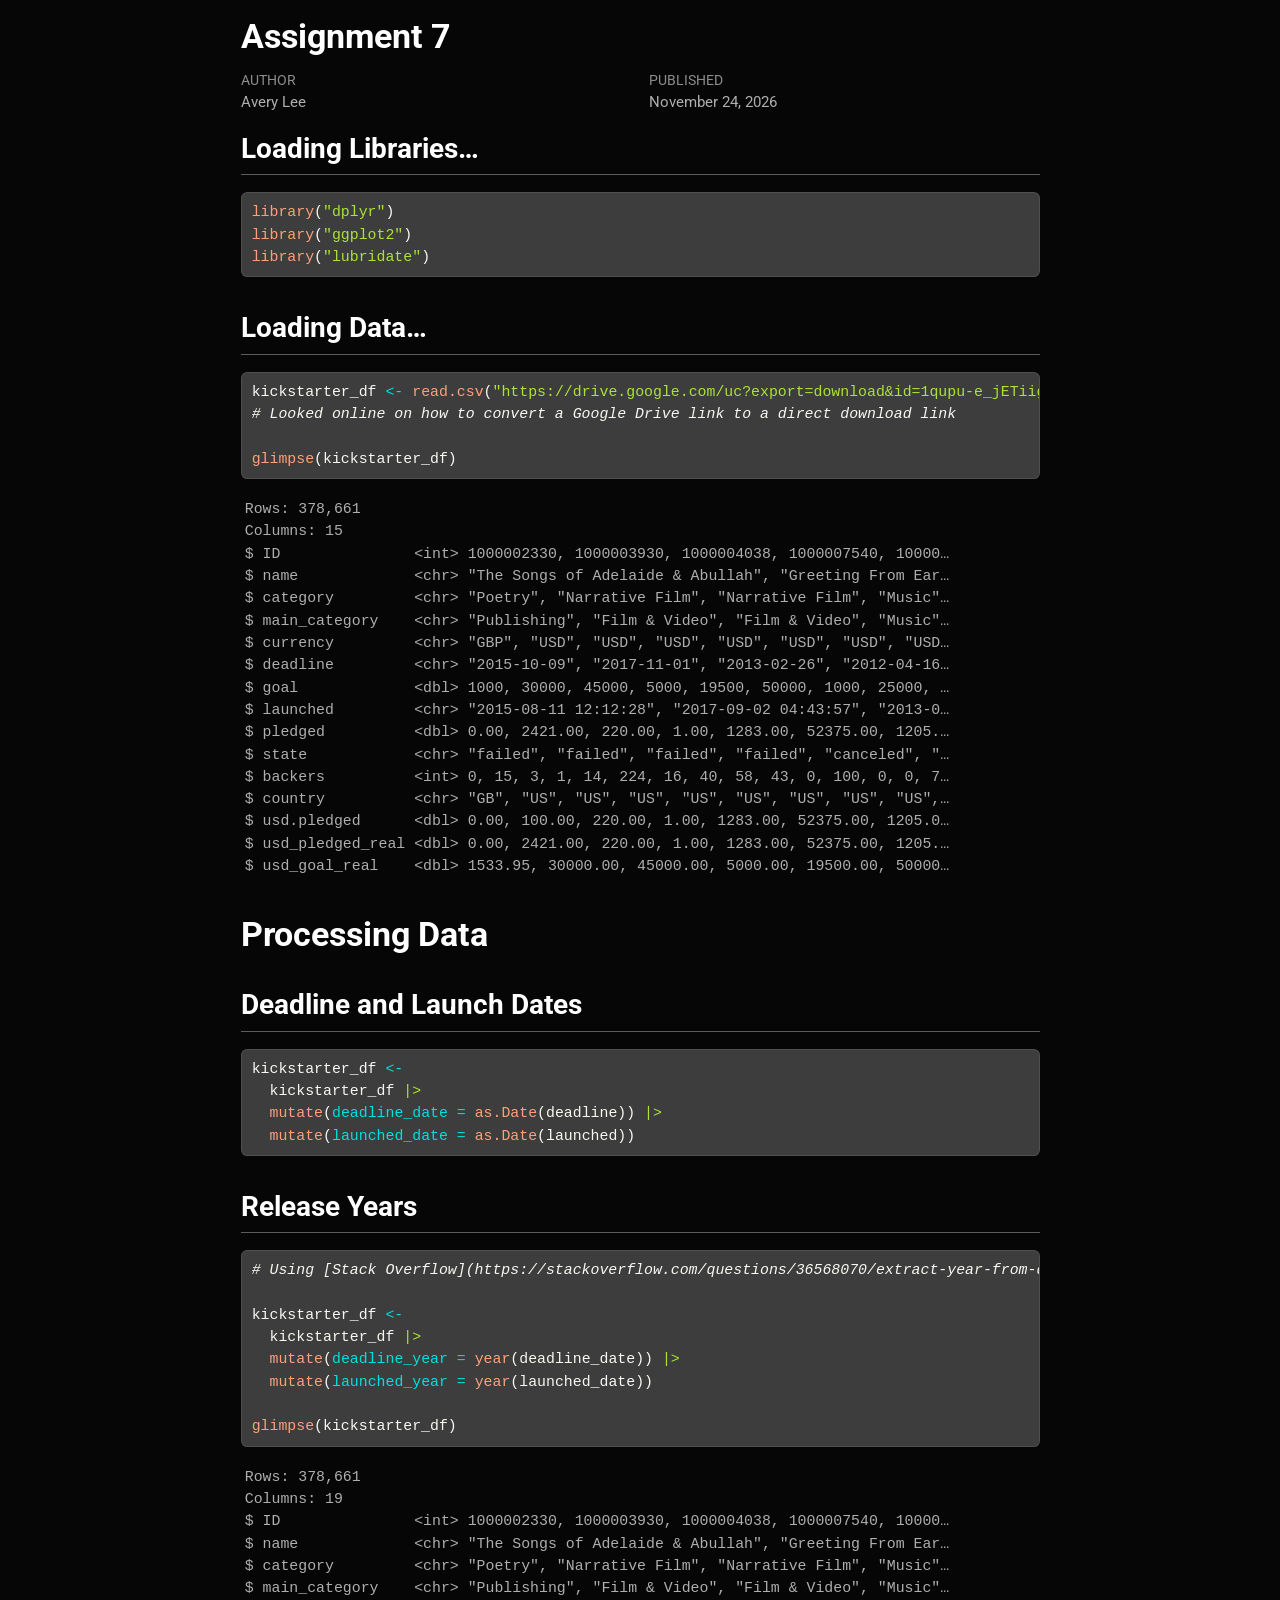
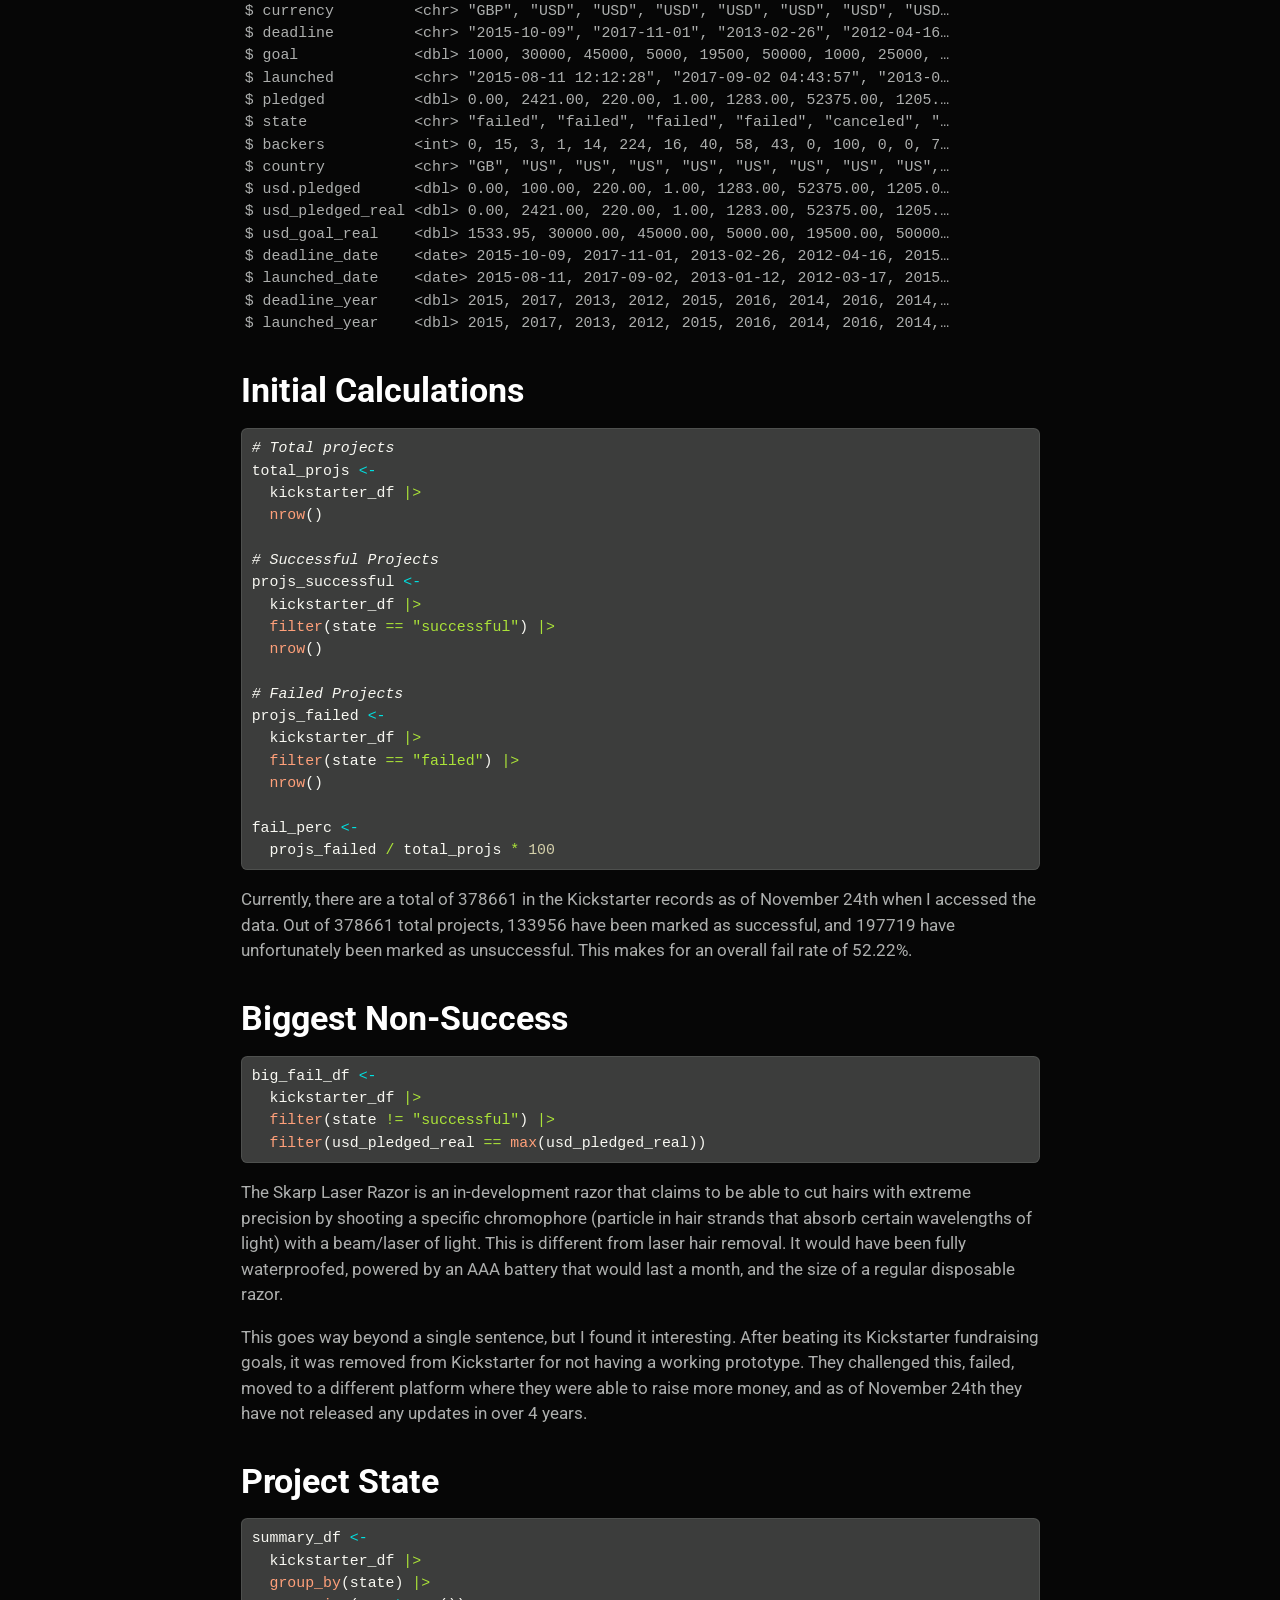
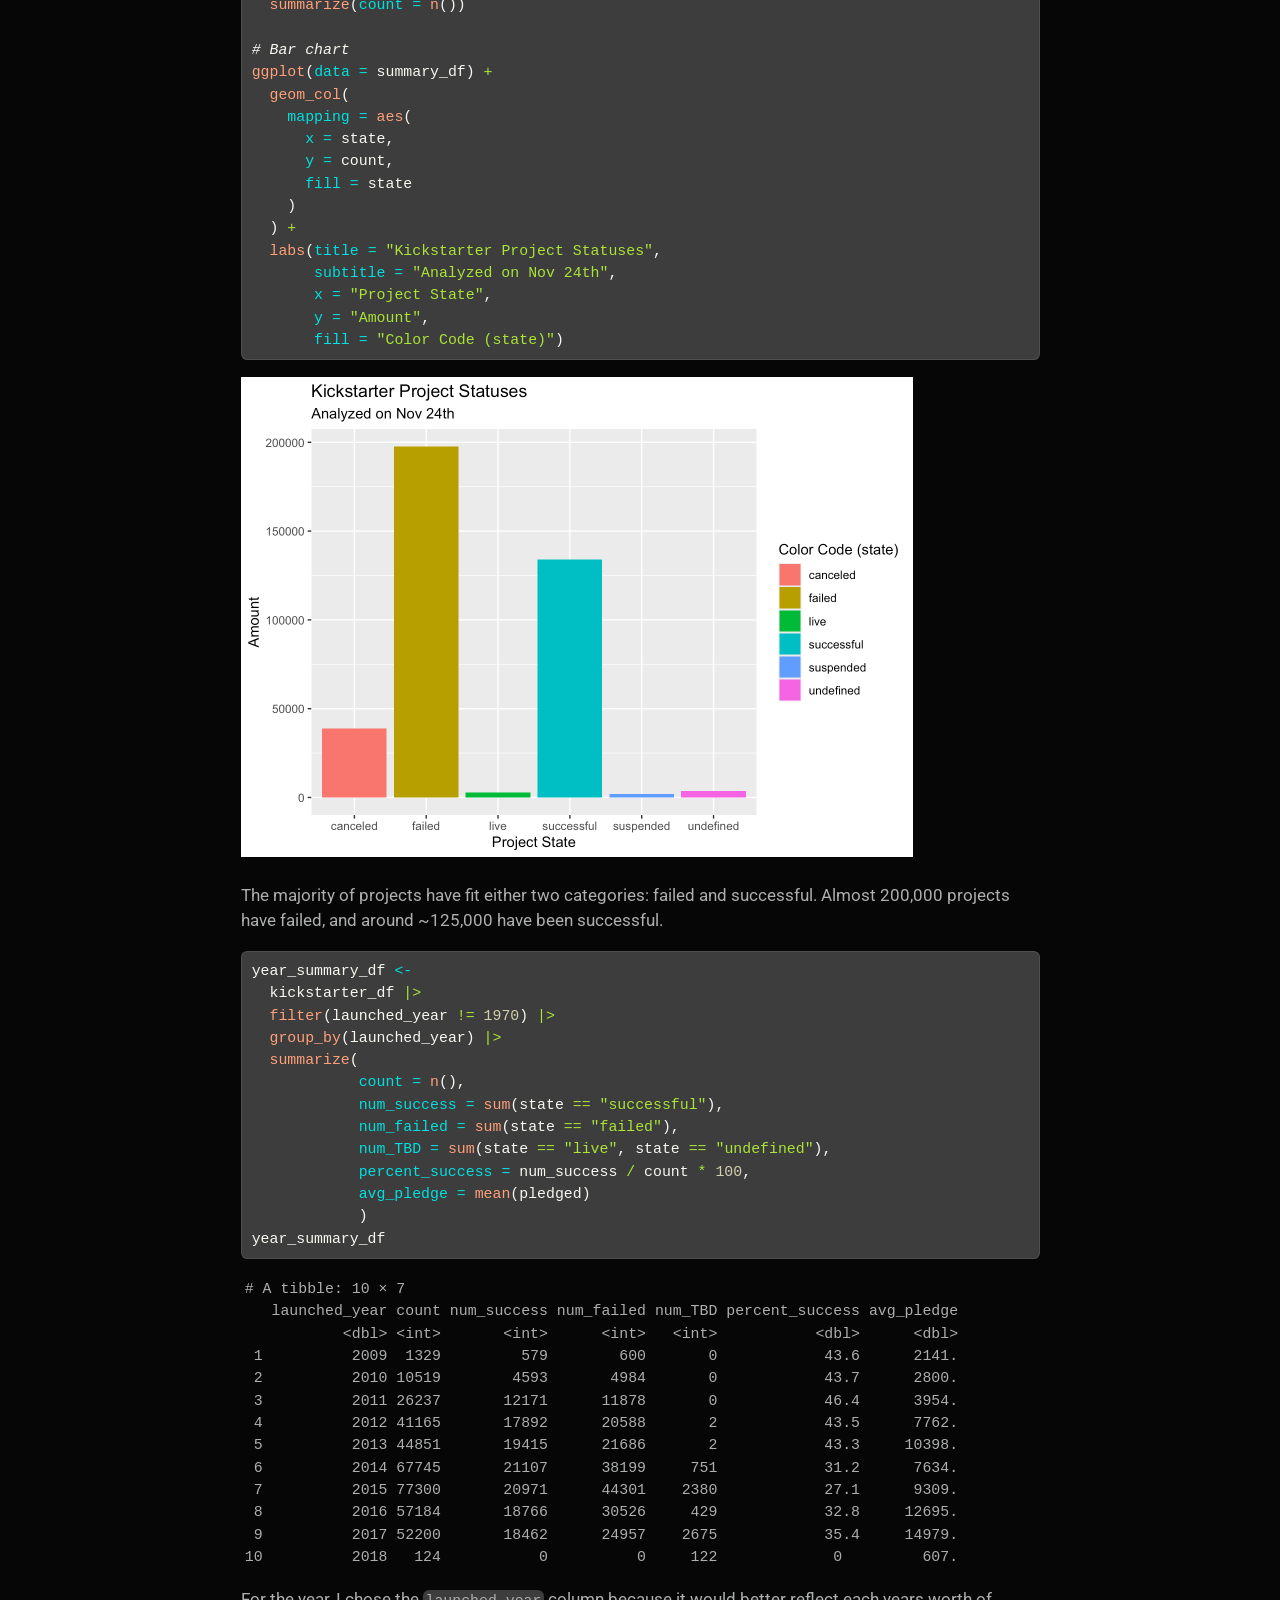
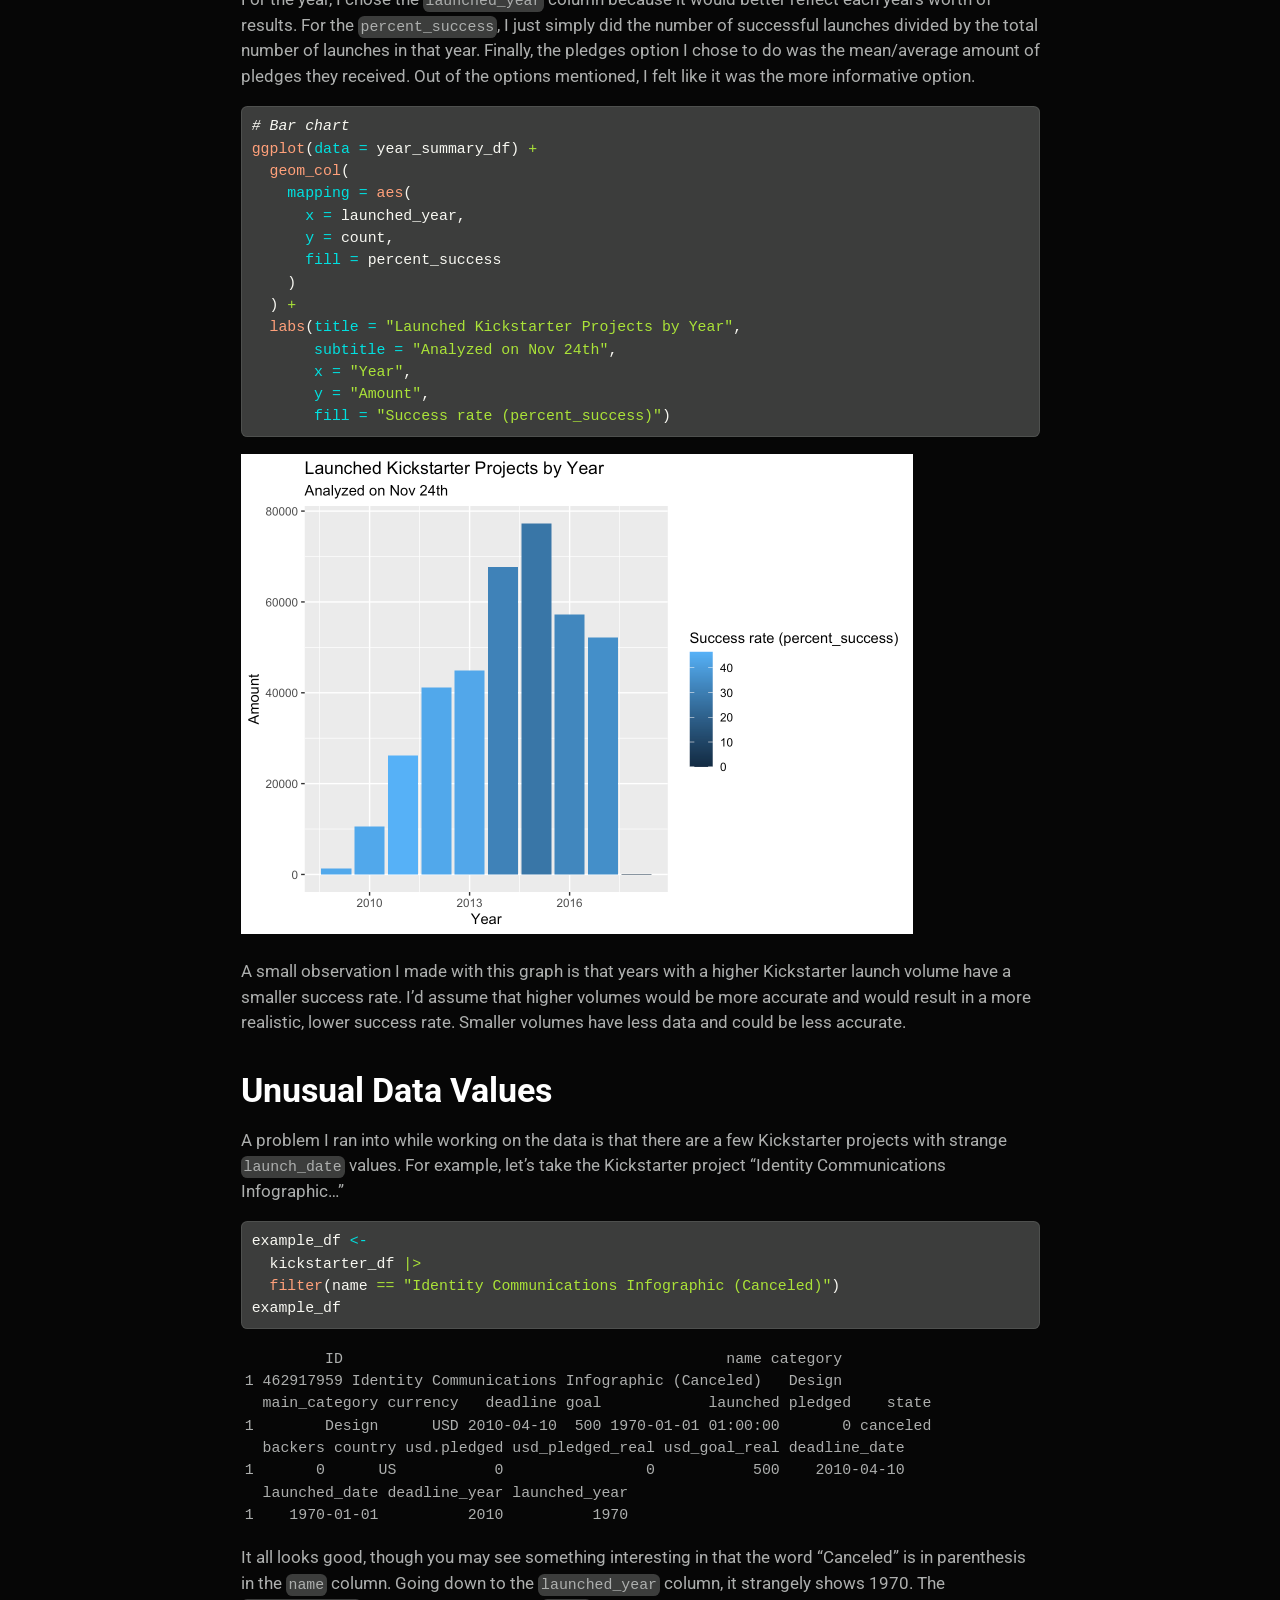
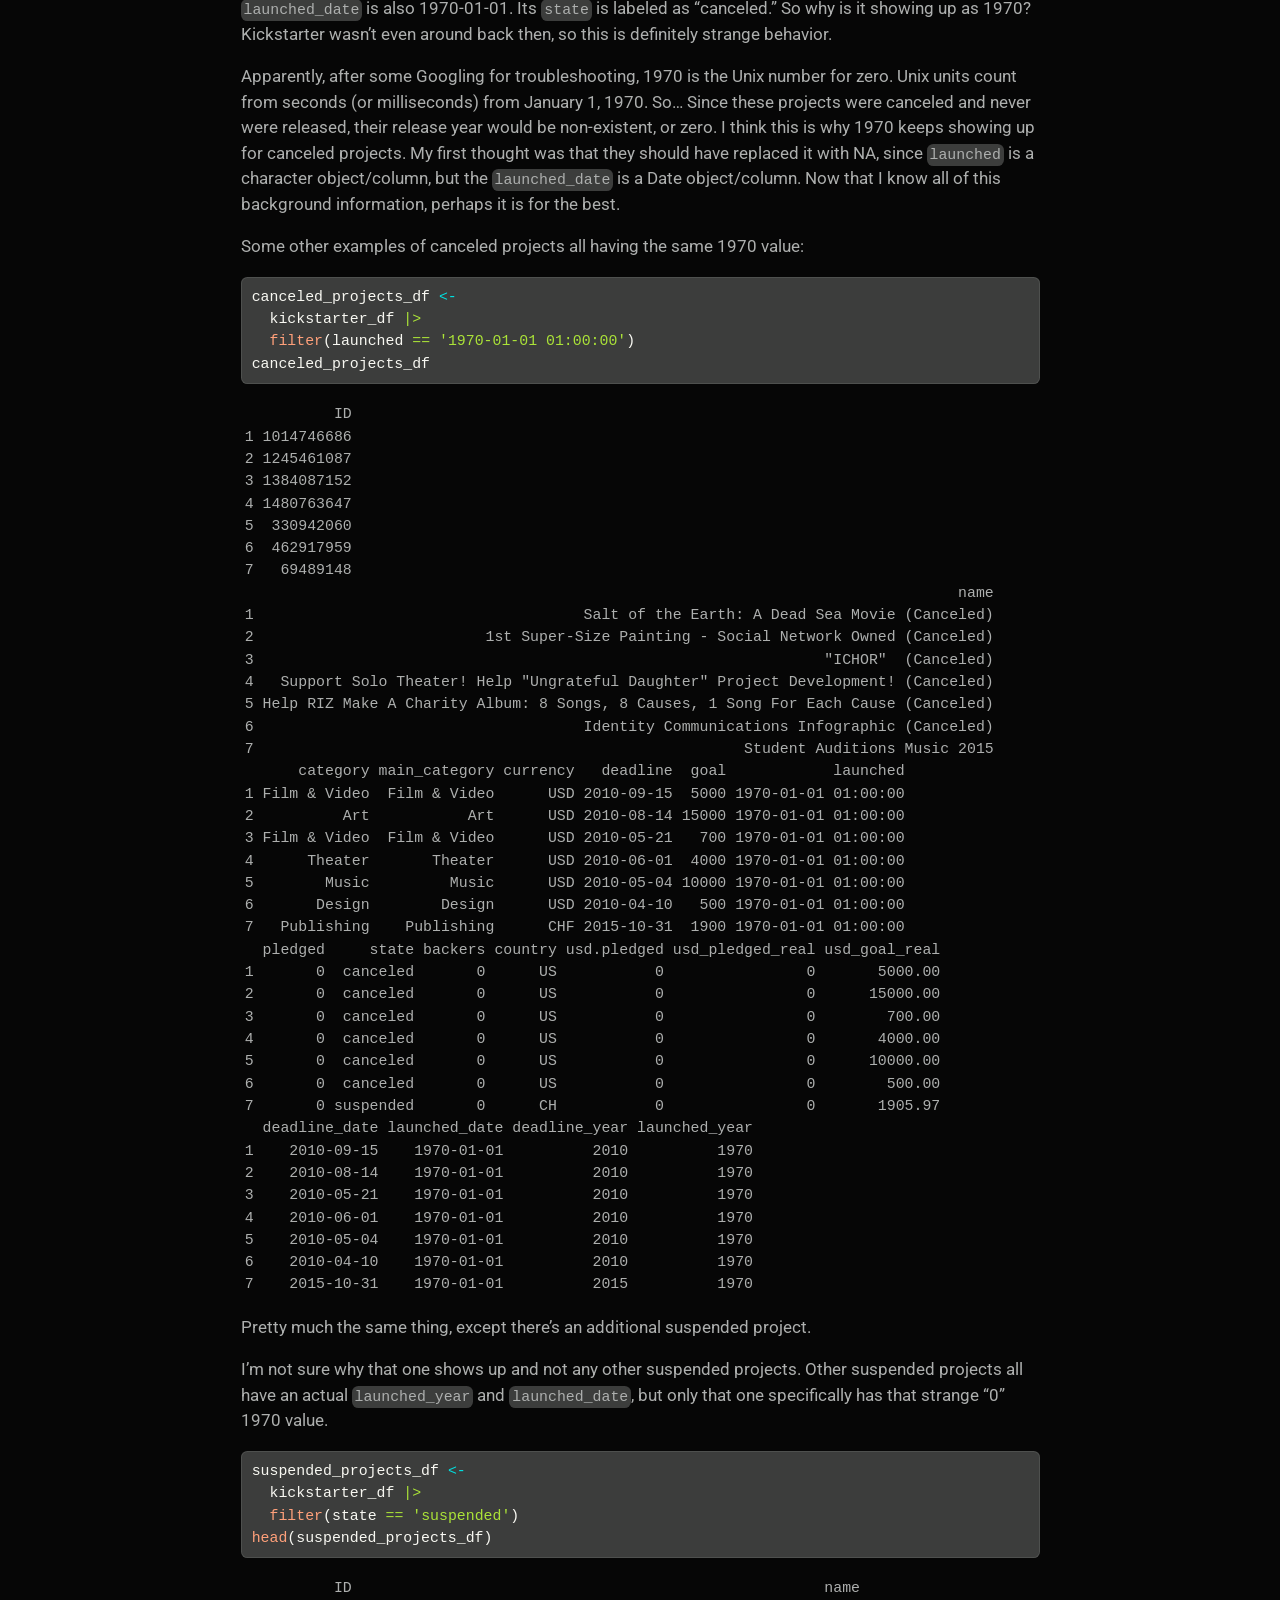
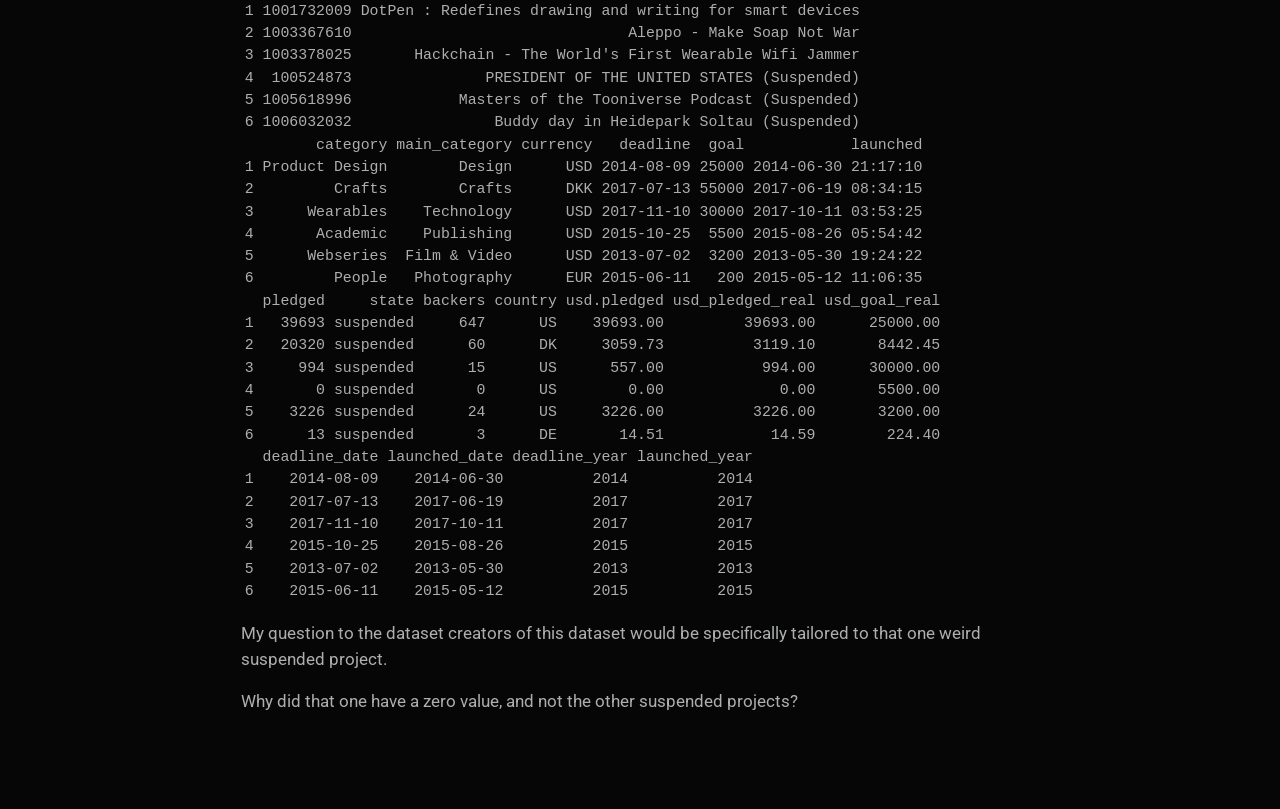
==== commit 5958095d: "Add files via upload Assignment 7" ====
--- a/Assignment 7.html
+++ b/Assignment 7.html
@@ -7,7 +7,7 @@
 <meta name="viewport" content="width=device-width, initial-scale=1.0, user-scalable=yes">
 
 <meta name="author" content="Avery Lee">
-<meta name="dcterms.date" content="2026-11-23">
+<meta name="dcterms.date" content="2026-11-24">
 
 <title>Assignment 7</title>
 <style>
@@ -92,7 +92,7 @@
 !function(A,e){"use strict";"function"==typeof define&&define.amd?define([],e):"object"==typeof module&&module.exports?module.exports=e():(A.AnchorJS=e(),A.anchors=new A.AnchorJS)}(globalThis,function(){"use strict";return function(A){function u(A){A.icon=Object.prototype.hasOwnProperty.call(A,"icon")?A.icon:"",A.visible=Object.prototype.hasOwnProperty.call(A,"visible")?A.visible:"hover",A.placement=Object.prototype.hasOwnProperty.call(A,"placement")?A.placement:"right",A.ariaLabel=Object.prototype.hasOwnProperty.call(A,"ariaLabel")?A.ariaLabel:"Anchor",A.class=Object.prototype.hasOwnProperty.call(A,"class")?A.class:"",A.base=Object.prototype.hasOwnProperty.call(A,"base")?A.base:"",A.truncate=Object.prototype.hasOwnProperty.call(A,"truncate")?Math.floor(A.truncate):64,A.titleText=Object.prototype.hasOwnProperty.call(A,"titleText")?A.titleText:""}function d(A){var e;if("string"==typeof A||A instanceof String)e=[].slice.call(document.querySelectorAll(A));else{if(!(Array.isArray(A)||A instanceof NodeList))throw new TypeError("The selector provided to AnchorJS was invalid.");e=[].slice.call(A)}return e}this.options=A||{},this.elements=[],u(this.options),this.add=function(A){var e,t,o,i,n,s,a,r,l,c,h,p=[];if(u(this.options),0!==(e=d(A=A||"h2, h3, h4, h5, h6")).length){for(null===document.head.querySelector("style.anchorjs")&&((A=document.createElement("style")).className="anchorjs",A.appendChild(document.createTextNode("")),void 0===(h=document.head.querySelector('[rel="stylesheet"],style'))?document.head.appendChild(A):document.head.insertBefore(A,h),A.sheet.insertRule(".anchorjs-link{opacity:0;text-decoration:none;-webkit-font-smoothing:antialiased;-moz-osx-font-smoothing:grayscale}",A.sheet.cssRules.length),A.sheet.insertRule(":hover>.anchorjs-link,.anchorjs-link:focus{opacity:1}",A.sheet.cssRules.length),A.sheet.insertRule("[data-anchorjs-icon]::after{content:attr(data-anchorjs-icon)}",A.sheet.cssRules.length),A.sheet.insertRule('@font-face{font-family:anchorjs-icons;src:url([data-uri]) format("truetype")}',A.sheet.cssRules.length)),h=document.querySelectorAll("[id]"),t=[].map.call(h,function(A){return A.id}),i=0;i<e.length;i++)if(this.hasAnchorJSLink(e[i]))p.push(i);else{if(e[i].hasAttribute("id"))o=e[i].getAttribute("id");else if(e[i].hasAttribute("data-anchor-id"))o=e[i].getAttribute("data-anchor-id");else{for(r=a=this.urlify(e[i].textContent),s=0;n=t.indexOf(r=void 0!==n?a+"-"+s:r),s+=1,-1!==n;);n=void 0,t.push(r),e[i].setAttribute("id",r),o=r}(l=document.createElement("a")).className="anchorjs-link "+this.options.class,l.setAttribute("aria-label",this.options.ariaLabel),l.setAttribute("data-anchorjs-icon",this.options.icon),this.options.titleText&&(l.title=this.options.titleText),c=document.querySelector("base")?window.location.pathname+window.location.search:"",c=this.options.base||c,l.href=c+"#"+o,"always"===this.options.visible&&(l.style.opacity="1"),""===this.options.icon&&(l.style.font="1em/1 anchorjs-icons","left"===this.options.placement)&&(l.style.lineHeight="inherit"),"left"===this.options.placement?(l.style.position="absolute",l.style.marginLeft="-1.25em",l.style.paddingRight=".25em",l.style.paddingLeft=".25em",e[i].insertBefore(l,e[i].firstChild)):(l.style.marginLeft=".1875em",l.style.paddingRight=".1875em",l.style.paddingLeft=".1875em",e[i].appendChild(l))}for(i=0;i<p.length;i++)e.splice(p[i]-i,1);this.elements=this.elements.concat(e)}return this},this.remove=function(A){for(var e,t,o=d(A),i=0;i<o.length;i++)(t=o[i].querySelector(".anchorjs-link"))&&(-1!==(e=this.elements.indexOf(o[i]))&&this.elements.splice(e,1),o[i].removeChild(t));return this},this.removeAll=function(){this.remove(this.elements)},this.urlify=function(A){var e=document.createElement("textarea");return e.innerHTML=A,A=e.value,this.options.truncate||u(this.options),A.trim().replace(/'/gi,"").replace(/[& +$,:;=?@"#{}|^~[`%!'<>\]./()*\\\n\t\b\v\u00A0]/g,"-").replace(/-{2,}/g,"-").substring(0,this.options.truncate).replace(/^-+|-+$/gm,"").toLowerCase()},this.hasAnchorJSLink=function(A){var e=A.firstChild&&-1<(" "+A.firstChild.className+" ").indexOf(" anchorjs-link "),A=A.lastChild&&-1<(" "+A.lastChild.className+" ").indexOf(" anchorjs-link ");return e||A||!1}}});
 // @license-end</script>
 <style type="text/css">.tippy-box[data-animation=fade][data-state=hidden]{opacity:0}[data-tippy-root]{max-width:calc(100vw - 10px)}.tippy-box{position:relative;background-color:#333;color:#fff;border-radius:4px;font-size:14px;line-height:1.4;white-space:normal;outline:0;transition-property:transform,visibility,opacity}.tippy-box[data-placement^=top]>.tippy-arrow{bottom:0}.tippy-box[data-placement^=top]>.tippy-arrow:before{bottom:-7px;left:0;border-width:8px 8px 0;border-top-color:initial;transform-origin:center top}.tippy-box[data-placement^=bottom]>.tippy-arrow{top:0}.tippy-box[data-placement^=bottom]>.tippy-arrow:before{top:-7px;left:0;border-width:0 8px 8px;border-bottom-color:initial;transform-origin:center bottom}.tippy-box[data-placement^=left]>.tippy-arrow{right:0}.tippy-box[data-placement^=left]>.tippy-arrow:before{border-width:8px 0 8px 8px;border-left-color:initial;right:-7px;transform-origin:center left}.tippy-box[data-placement^=right]>.tippy-arrow{left:0}.tippy-box[data-placement^=right]>.tippy-arrow:before{left:-7px;border-width:8px 8px 8px 0;border-right-color:initial;transform-origin:center right}.tippy-box[data-inertia][data-state=visible]{transition-timing-function:cubic-bezier(.54,1.5,.38,1.11)}.tippy-arrow{width:16px;height:16px;color:#333}.tippy-arrow:before{content:"";position:absolute;border-color:transparent;border-style:solid}.tippy-content{position:relative;padding:5px 9px;z-index:1}</style>
-<link href="data:text/css,%0A%3Aroot%20%7B%0A%2D%2Dquarto%2Dhl%2Dot%2Dcolor%3A%20%23003B4F%3B%0A%2D%2Dquarto%2Dhl%2Dat%2Dcolor%3A%20%23657422%3B%0A%2D%2Dquarto%2Dhl%2Dss%2Dcolor%3A%20%2320794D%3B%0A%2D%2Dquarto%2Dhl%2Dan%2Dcolor%3A%20%235E5E5E%3B%0A%2D%2Dquarto%2Dhl%2Dfu%2Dcolor%3A%20%234758AB%3B%0A%2D%2Dquarto%2Dhl%2Dst%2Dcolor%3A%20%2320794D%3B%0A%2D%2Dquarto%2Dhl%2Dcf%2Dcolor%3A%20%23003B4F%3B%0A%2D%2Dquarto%2Dhl%2Dop%2Dcolor%3A%20%235E5E5E%3B%0A%2D%2Dquarto%2Dhl%2Der%2Dcolor%3A%20%23AD0000%3B%0A%2D%2Dquarto%2Dhl%2Dbn%2Dcolor%3A%20%23AD0000%3B%0A%2D%2Dquarto%2Dhl%2Dal%2Dcolor%3A%20%23AD0000%3B%0A%2D%2Dquarto%2Dhl%2Dva%2Dcolor%3A%20%23111111%3B%0A%2D%2Dquarto%2Dhl%2Dbu%2Dcolor%3A%20inherit%3B%0A%2D%2Dquarto%2Dhl%2Dex%2Dcolor%3A%20inherit%3B%0A%2D%2Dquarto%2Dhl%2Dpp%2Dcolor%3A%20%23AD0000%3B%0A%2D%2Dquarto%2Dhl%2Din%2Dcolor%3A%20%235E5E5E%3B%0A%2D%2Dquarto%2Dhl%2Dvs%2Dcolor%3A%20%2320794D%3B%0A%2D%2Dquarto%2Dhl%2Dwa%2Dcolor%3A%20%235E5E5E%3B%0A%2D%2Dquarto%2Dhl%2Ddo%2Dcolor%3A%20%235E5E5E%3B%0A%2D%2Dquarto%2Dhl%2Dim%2Dcolor%3A%20%2300769E%3B%0A%2D%2Dquarto%2Dhl%2Dch%2Dcolor%3A%20%2320794D%3B%0A%2D%2Dquarto%2Dhl%2Ddt%2Dcolor%3A%20%23AD0000%3B%0A%2D%2Dquarto%2Dhl%2Dfl%2Dcolor%3A%20%23AD0000%3B%0A%2D%2Dquarto%2Dhl%2Dco%2Dcolor%3A%20%235E5E5E%3B%0A%2D%2Dquarto%2Dhl%2Dcv%2Dcolor%3A%20%235E5E5E%3B%0A%2D%2Dquarto%2Dhl%2Dcn%2Dcolor%3A%20%238f5902%3B%0A%2D%2Dquarto%2Dhl%2Dsc%2Dcolor%3A%20%235E5E5E%3B%0A%2D%2Dquarto%2Dhl%2Ddv%2Dcolor%3A%20%23AD0000%3B%0A%2D%2Dquarto%2Dhl%2Dkw%2Dcolor%3A%20%23003B4F%3B%0A%7D%0A%0A%3Aroot%20%7B%0A%2D%2Dquarto%2Dfont%2Dmonospace%3A%20SFMono%2DRegular%2C%20Menlo%2C%20Monaco%2C%20Consolas%2C%20%22Liberation%20Mono%22%2C%20%22Courier%20New%22%2C%20monospace%3B%0A%7D%0A%0Apre%20%3E%20code%2EsourceCode%20%3E%20span%20%7B%0Acolor%3A%20%23003B4F%3B%0A%7D%0Acode%2EsourceCode%20%3E%20span%20%7B%0Acolor%3A%20%23003B4F%3B%0A%7D%0Adiv%2EsourceCode%2C%0Adiv%2EsourceCode%20pre%2EsourceCode%20%7B%0Acolor%3A%20%23003B4F%3B%0A%7D%0A%0Acode%20span%20%7B%0Acolor%3A%20%23003B4F%3B%0A%7D%0A%0Acode%20span%2Eal%20%7B%0Acolor%3A%20%23AD0000%3B%0Afont%2Dstyle%3A%20inherit%3B%0A%7D%0A%0Acode%20span%2Ean%20%7B%0Acolor%3A%20%235E5E5E%3B%0Afont%2Dstyle%3A%20inherit%3B%0A%7D%0A%0Acode%20span%2Eat%20%7B%0Acolor%3A%20%23657422%3B%0Afont%2Dstyle%3A%20inherit%3B%0A%7D%0A%0Acode%20span%2Ebn%20%7B%0Acolor%3A%20%23AD0000%3B%0Afont%2Dstyle%3A%20inherit%3B%0A%7D%0A%0Acode%20span%2Ebu%20%7B%0Afont%2Dstyle%3A%20inherit%3B%0A%7D%0A%0Acode%20span%2Ecf%20%7B%0Acolor%3A%20%23003B4F%3B%0Afont%2Dweight%3A%20bold%3B%0Afont%2Dstyle%3A%20inherit%3B%0A%7D%0A%0Acode%20span%2Ech%20%7B%0Acolor%3A%20%2320794D%3B%0Afont%2Dstyle%3A%20inherit%3B%0A%7D%0A%0Acode%20span%2Ecn%20%7B%0Acolor%3A%20%238f5902%3B%0Afont%2Dstyle%3A%20inherit%3B%0A%7D%0A%0Acode%20span%2Eco%20%7B%0Acolor%3A%20%235E5E5E%3B%0Afont%2Dstyle%3A%20inherit%3B%0A%7D%0A%0Acode%20span%2Ecv%20%7B%0Acolor%3A%20%235E5E5E%3B%0Afont%2Dstyle%3A%20italic%3B%0A%7D%0A%0Acode%20span%2Edo%20%7B%0Acolor%3A%20%235E5E5E%3B%0Afont%2Dstyle%3A%20italic%3B%0A%7D%0A%0Acode%20span%2Edt%20%7B%0Acolor%3A%20%23AD0000%3B%0Afont%2Dstyle%3A%20inherit%3B%0A%7D%0A%0Acode%20span%2Edv%20%7B%0Acolor%3A%20%23AD0000%3B%0Afont%2Dstyle%3A%20inherit%3B%0A%7D%0A%0Acode%20span%2Eer%20%7B%0Acolor%3A%20%23AD0000%3B%0Afont%2Dstyle%3A%20inherit%3B%0A%7D%0A%0Acode%20span%2Eex%20%7B%0Afont%2Dstyle%3A%20inherit%3B%0A%7D%0A%0Acode%20span%2Efl%20%7B%0Acolor%3A%20%23AD0000%3B%0Afont%2Dstyle%3A%20inherit%3B%0A%7D%0A%0Acode%20span%2Efu%20%7B%0Acolor%3A%20%234758AB%3B%0Afont%2Dstyle%3A%20inherit%3B%0A%7D%0A%0Acode%20span%2Eim%20%7B%0Acolor%3A%20%2300769E%3B%0Afont%2Dstyle%3A%20inherit%3B%0A%7D%0A%0Acode%20span%2Ein%20%7B%0Acolor%3A%20%235E5E5E%3B%0Afont%2Dstyle%3A%20inherit%3B%0A%7D%0A%0Acode%20span%2Ekw%20%7B%0Acolor%3A%20%23003B4F%3B%0Afont%2Dweight%3A%20bold%3B%0Afont%2Dstyle%3A%20inherit%3B%0A%7D%0A%0Acode%20span%2Eop%20%7B%0Acolor%3A%20%235E5E5E%3B%0Afont%2Dstyle%3A%20inherit%3B%0A%7D%0A%0Acode%20span%2Eot%20%7B%0Acolor%3A%20%23003B4F%3B%0Afont%2Dstyle%3A%20inherit%3B%0A%7D%0A%0Acode%20span%2Epp%20%7B%0Acolor%3A%20%23AD0000%3B%0Afont%2Dstyle%3A%20inherit%3B%0A%7D%0A%0Acode%20span%2Esc%20%7B%0Acolor%3A%20%235E5E5E%3B%0Afont%2Dstyle%3A%20inherit%3B%0A%7D%0A%0Acode%20span%2Ess%20%7B%0Acolor%3A%20%2320794D%3B%0Afont%2Dstyle%3A%20inherit%3B%0A%7D%0A%0Acode%20span%2Est%20%7B%0Acolor%3A%20%2320794D%3B%0Afont%2Dstyle%3A%20inherit%3B%0A%7D%0A%0Acode%20span%2Eva%20%7B%0Acolor%3A%20%23111111%3B%0Afont%2Dstyle%3A%20inherit%3B%0A%7D%0A%0Acode%20span%2Evs%20%7B%0Acolor%3A%20%2320794D%3B%0Afont%2Dstyle%3A%20inherit%3B%0A%7D%0A%0Acode%20span%2Ewa%20%7B%0Acolor%3A%20%235E5E5E%3B%0Afont%2Dstyle%3A%20italic%3B%0A%7D%0A%2Eprevent%2Dinlining%20%7B%0Acontent%3A%20%22%3C%2F%22%3B%0A%7D%0A%0A" rel="stylesheet" id="quarto-text-highlighting-styles">
+<link href="data:text/css,%0A%3Aroot%20%7B%0A%2D%2Dquarto%2Dhl%2Dal%2Dcolor%3A%20%23f07178%3B%0A%2D%2Dquarto%2Dhl%2Dan%2Dcolor%3A%20%23d4d0ab%3B%0A%2D%2Dquarto%2Dhl%2Dat%2Dcolor%3A%20%2300e0e0%3B%0A%2D%2Dquarto%2Dhl%2Dbn%2Dcolor%3A%20%23d4d0ab%3B%0A%2D%2Dquarto%2Dhl%2Dbu%2Dcolor%3A%20%23abe338%3B%0A%2D%2Dquarto%2Dhl%2Dch%2Dcolor%3A%20%23abe338%3B%0A%2D%2Dquarto%2Dhl%2Dco%2Dcolor%3A%20%23f8f8f2%3B%0A%2D%2Dquarto%2Dhl%2Dcv%2Dcolor%3A%20%23ffd700%3B%0A%2D%2Dquarto%2Dhl%2Dcn%2Dcolor%3A%20%23ffd700%3B%0A%2D%2Dquarto%2Dhl%2Dcf%2Dcolor%3A%20%23ffa07a%3B%0A%2D%2Dquarto%2Dhl%2Ddt%2Dcolor%3A%20%23ffa07a%3B%0A%2D%2Dquarto%2Dhl%2Ddv%2Dcolor%3A%20%23d4d0ab%3B%0A%2D%2Dquarto%2Dhl%2Ddo%2Dcolor%3A%20%23f8f8f2%3B%0A%2D%2Dquarto%2Dhl%2Der%2Dcolor%3A%20%23f07178%3B%0A%2D%2Dquarto%2Dhl%2Dex%2Dcolor%3A%20%2300e0e0%3B%0A%2D%2Dquarto%2Dhl%2Dfl%2Dcolor%3A%20%23d4d0ab%3B%0A%2D%2Dquarto%2Dhl%2Dfu%2Dcolor%3A%20%23ffa07a%3B%0A%2D%2Dquarto%2Dhl%2Dim%2Dcolor%3A%20%23abe338%3B%0A%2D%2Dquarto%2Dhl%2Din%2Dcolor%3A%20%23d4d0ab%3B%0A%2D%2Dquarto%2Dhl%2Dkw%2Dcolor%3A%20%23ffa07a%3B%0A%2D%2Dquarto%2Dhl%2Dop%2Dcolor%3A%20%23ffa07a%3B%0A%2D%2Dquarto%2Dhl%2Dot%2Dcolor%3A%20%2300e0e0%3B%0A%2D%2Dquarto%2Dhl%2Dpp%2Dcolor%3A%20%23dcc6e0%3B%0A%2D%2Dquarto%2Dhl%2Dre%2Dcolor%3A%20%2300e0e0%3B%0A%2D%2Dquarto%2Dhl%2Dsc%2Dcolor%3A%20%23abe338%3B%0A%2D%2Dquarto%2Dhl%2Dss%2Dcolor%3A%20%23abe338%3B%0A%2D%2Dquarto%2Dhl%2Dst%2Dcolor%3A%20%23abe338%3B%0A%2D%2Dquarto%2Dhl%2Dva%2Dcolor%3A%20%2300e0e0%3B%0A%2D%2Dquarto%2Dhl%2Dvs%2Dcolor%3A%20%23abe338%3B%0A%2D%2Dquarto%2Dhl%2Dwa%2Dcolor%3A%20%23dcc6e0%3B%0A%7D%0A%0A%3Aroot%20%7B%0A%2D%2Dquarto%2Dfont%2Dmonospace%3A%20SFMono%2DRegular%2C%20Menlo%2C%20Monaco%2C%20Consolas%2C%20%22Liberation%20Mono%22%2C%20%22Courier%20New%22%2C%20monospace%3B%0A%7D%0A%0Apre%20%3E%20code%2EsourceCode%20%3E%20span%20%7B%0Acolor%3A%20%23f8f8f2%3B%0A%7D%0Acode%2EsourceCode%20%3E%20span%20%7B%0Acolor%3A%20%23f8f8f2%3B%0A%7D%0Adiv%2EsourceCode%2C%0Adiv%2EsourceCode%20pre%2EsourceCode%20%7B%0Acolor%3A%20%23f8f8f2%3B%0A%7D%0A%0Acode%20span%20%7B%0Acolor%3A%20%23f8f8f2%3B%0A%7D%0A%0Acode%20span%2Eal%20%7B%0Acolor%3A%20%23f07178%3B%0A%7D%0A%0Acode%20span%2Ean%20%7B%0Acolor%3A%20%23d4d0ab%3B%0A%7D%0A%0Acode%20span%2Eat%20%7B%0Acolor%3A%20%2300e0e0%3B%0A%7D%0A%0Acode%20span%2Ebn%20%7B%0Acolor%3A%20%23d4d0ab%3B%0A%7D%0A%0Acode%20span%2Ebu%20%7B%0Acolor%3A%20%23abe338%3B%0A%7D%0A%0Acode%20span%2Ecf%20%7B%0Afont%2Dweight%3A%20bold%3B%0Acolor%3A%20%23ffa07a%3B%0A%7D%0A%0Acode%20span%2Ech%20%7B%0Acolor%3A%20%23abe338%3B%0A%7D%0A%0Acode%20span%2Ecn%20%7B%0Acolor%3A%20%23ffd700%3B%0A%7D%0A%0Acode%20span%2Eco%20%7B%0Afont%2Dstyle%3A%20italic%3B%0Acolor%3A%20%23f8f8f2%3B%0A%7D%0A%0Acode%20span%2Ecv%20%7B%0Acolor%3A%20%23ffd700%3B%0A%7D%0A%0Acode%20span%2Edo%20%7B%0Acolor%3A%20%23f8f8f2%3B%0A%7D%0A%0Acode%20span%2Edt%20%7B%0Acolor%3A%20%23ffa07a%3B%0A%7D%0A%0Acode%20span%2Edv%20%7B%0Acolor%3A%20%23d4d0ab%3B%0A%7D%0A%0Acode%20span%2Eer%20%7B%0Acolor%3A%20%23f07178%3B%0Atext%2Ddecoration%3A%20underline%3B%0A%7D%0A%0Acode%20span%2Eex%20%7B%0Afont%2Dweight%3A%20bold%3B%0Acolor%3A%20%2300e0e0%3B%0A%7D%0A%0Acode%20span%2Efl%20%7B%0Acolor%3A%20%23d4d0ab%3B%0A%7D%0A%0Acode%20span%2Efu%20%7B%0Acolor%3A%20%23ffa07a%3B%0A%7D%0A%0Acode%20span%2Eim%20%7B%0Acolor%3A%20%23abe338%3B%0A%7D%0A%0Acode%20span%2Ein%20%7B%0Acolor%3A%20%23d4d0ab%3B%0A%7D%0A%0Acode%20span%2Ekw%20%7B%0Afont%2Dweight%3A%20bold%3B%0Acolor%3A%20%23ffa07a%3B%0A%7D%0A%0Acode%20span%2Eop%20%7B%0Acolor%3A%20%23ffa07a%3B%0A%7D%0A%0Acode%20span%2Eot%20%7B%0Acolor%3A%20%2300e0e0%3B%0A%7D%0A%0Acode%20span%2Epp%20%7B%0Acolor%3A%20%23dcc6e0%3B%0A%7D%0A%0Acode%20span%2Ere%20%7B%0Abackground%2Dcolor%3A%20%23f8f8f2%3B%0Acolor%3A%20%2300e0e0%3B%0A%7D%0A%0Acode%20span%2Esc%20%7B%0Acolor%3A%20%23abe338%3B%0A%7D%0A%0Acode%20span%2Ess%20%7B%0Acolor%3A%20%23abe338%3B%0A%7D%0A%0Acode%20span%2Est%20%7B%0Acolor%3A%20%23abe338%3B%0A%7D%0A%0Acode%20span%2Eva%20%7B%0Acolor%3A%20%2300e0e0%3B%0A%7D%0A%0Acode%20span%2Evs%20%7B%0Acolor%3A%20%23abe338%3B%0A%7D%0A%0Acode%20span%2Ewa%20%7B%0Acolor%3A%20%23dcc6e0%3B%0A%7D%0A%2Eprevent%2Dinlining%20%7B%0Acontent%3A%20%22%3C%2F%22%3B%0A%7D%0A%0A" rel="stylesheet" id="quarto-text-highlighting-styles">
 <script>/*!
   * Bootstrap v5.3.1 (https://getbootstrap.com/)
   * Copyright 2011-2023 The Bootstrap Authors (https://github.com/twbs/bootstrap/graphs/contributors)
@@ -2199,7 +2199,7 @@
 .bi-globe-central-south-asia-fill::before { content: "\f91d"; }
 .bi-globe-europe-africa-fill::before { content: "\f91e"; }
 </style>
-<link href="data:text/css,%3Aroot%2C%5Bdata%2Dbs%2Dtheme%3Dlight%5D%7B%2D%2Dbs%2Dblue%3A%20%230d6efd%3B%2D%2Dbs%2Dindigo%3A%20%236610f2%3B%2D%2Dbs%2Dpurple%3A%20%236f42c1%3B%2D%2Dbs%2Dpink%3A%20%23d63384%3B%2D%2Dbs%2Dred%3A%20%23dc3545%3B%2D%2Dbs%2Dorange%3A%20%23fd7e14%3B%2D%2Dbs%2Dyellow%3A%20%23ffc107%3B%2D%2Dbs%2Dgreen%3A%20%23198754%3B%2D%2Dbs%2Dteal%3A%20%2320c997%3B%2D%2Dbs%2Dcyan%3A%20%230dcaf0%3B%2D%2Dbs%2Dblack%3A%20%23000%3B%2D%2Dbs%2Dwhite%3A%20%23ffffff%3B%2D%2Dbs%2Dgray%3A%20%236c757d%3B%2D%2Dbs%2Dgray%2Ddark%3A%20%23343a40%3B%2D%2Dbs%2Dgray%2D100%3A%20%23f8f9fa%3B%2D%2Dbs%2Dgray%2D200%3A%20%23e9ecef%3B%2D%2Dbs%2Dgray%2D300%3A%20%23dee2e6%3B%2D%2Dbs%2Dgray%2D400%3A%20%23ced4da%3B%2D%2Dbs%2Dgray%2D500%3A%20%23adb5bd%3B%2D%2Dbs%2Dgray%2D600%3A%20%236c757d%3B%2D%2Dbs%2Dgray%2D700%3A%20%23495057%3B%2D%2Dbs%2Dgray%2D800%3A%20%23343a40%3B%2D%2Dbs%2Dgray%2D900%3A%20%23212529%3B%2D%2Dbs%2Ddefault%3A%20%23dee2e6%3B%2D%2Dbs%2Dprimary%3A%20%230d6efd%3B%2D%2Dbs%2Dsecondary%3A%20%236c757d%3B%2D%2Dbs%2Dsuccess%3A%20%23198754%3B%2D%2Dbs%2Dinfo%3A%20%230dcaf0%3B%2D%2Dbs%2Dwarning%3A%20%23ffc107%3B%2D%2Dbs%2Ddanger%3A%20%23dc3545%3B%2D%2Dbs%2Dlight%3A%20%23f8f9fa%3B%2D%2Dbs%2Ddark%3A%20%23212529%3B%2D%2Dbs%2Ddefault%2Drgb%3A%20222%2C%20226%2C%20230%3B%2D%2Dbs%2Dprimary%2Drgb%3A%2013%2C%20110%2C%20253%3B%2D%2Dbs%2Dsecondary%2Drgb%3A%20108%2C%20117%2C%20125%3B%2D%2Dbs%2Dsuccess%2Drgb%3A%2025%2C%20135%2C%2084%3B%2D%2Dbs%2Dinfo%2Drgb%3A%2013%2C%20202%2C%20240%3B%2D%2Dbs%2Dwarning%2Drgb%3A%20255%2C%20193%2C%207%3B%2D%2Dbs%2Ddanger%2Drgb%3A%20220%2C%2053%2C%2069%3B%2D%2Dbs%2Dlight%2Drgb%3A%20248%2C%20249%2C%20250%3B%2D%2Dbs%2Ddark%2Drgb%3A%2033%2C%2037%2C%2041%3B%2D%2Dbs%2Dprimary%2Dtext%2Demphasis%3A%20rgb%285%2E2%2C%2044%2C%20101%2E2%29%3B%2D%2Dbs%2Dsecondary%2Dtext%2Demphasis%3A%20rgb%2843%2E2%2C%2046%2E8%2C%2050%29%3B%2D%2Dbs%2Dsuccess%2Dtext%2Demphasis%3A%20rgb%2810%2C%2054%2C%2033%2E6%29%3B%2D%2Dbs%2Dinfo%2Dtext%2Demphasis%3A%20rgb%285%2E2%2C%2080%2E8%2C%2096%29%3B%2D%2Dbs%2Dwarning%2Dtext%2Demphasis%3A%20rgb%28102%2C%2077%2E2%2C%202%2E8%29%3B%2D%2Dbs%2Ddanger%2Dtext%2Demphasis%3A%20rgb%2888%2C%2021%2E2%2C%2027%2E6%29%3B%2D%2Dbs%2Dlight%2Dtext%2Demphasis%3A%20%23495057%3B%2D%2Dbs%2Ddark%2Dtext%2Demphasis%3A%20%23495057%3B%2D%2Dbs%2Dprimary%2Dbg%2Dsubtle%3A%20rgb%28206%2E6%2C%20226%2C%20254%2E6%29%3B%2D%2Dbs%2Dsecondary%2Dbg%2Dsubtle%3A%20rgb%28225%2E6%2C%20227%2E4%2C%20229%29%3B%2D%2Dbs%2Dsuccess%2Dbg%2Dsubtle%3A%20rgb%28209%2C%20231%2C%20220%2E8%29%3B%2D%2Dbs%2Dinfo%2Dbg%2Dsubtle%3A%20rgb%28206%2E6%2C%20244%2E4%2C%20252%29%3B%2D%2Dbs%2Dwarning%2Dbg%2Dsubtle%3A%20rgb%28255%2C%20242%2E6%2C%20205%2E4%29%3B%2D%2Dbs%2Ddanger%2Dbg%2Dsubtle%3A%20rgb%28248%2C%20214%2E6%2C%20217%2E8%29%3B%2D%2Dbs%2Dlight%2Dbg%2Dsubtle%3A%20rgb%28251%2E5%2C%20252%2C%20252%2E5%29%3B%2D%2Dbs%2Ddark%2Dbg%2Dsubtle%3A%20%23ced4da%3B%2D%2Dbs%2Dprimary%2Dborder%2Dsubtle%3A%20rgb%28158%2E2%2C%20197%2C%20254%2E2%29%3B%2D%2Dbs%2Dsecondary%2Dborder%2Dsubtle%3A%20rgb%28196%2E2%2C%20199%2E8%2C%20203%29%3B%2D%2Dbs%2Dsuccess%2Dborder%2Dsubtle%3A%20rgb%28163%2C%20207%2C%20186%2E6%29%3B%2D%2Dbs%2Dinfo%2Dborder%2Dsubtle%3A%20rgb%28158%2E2%2C%20233%2E8%2C%20249%29%3B%2D%2Dbs%2Dwarning%2Dborder%2Dsubtle%3A%20rgb%28255%2C%20230%2E2%2C%20155%2E8%29%3B%2D%2Dbs%2Ddanger%2Dborder%2Dsubtle%3A%20rgb%28241%2C%20174%2E2%2C%20180%2E6%29%3B%2D%2Dbs%2Dlight%2Dborder%2Dsubtle%3A%20%23e9ecef%3B%2D%2Dbs%2Ddark%2Dborder%2Dsubtle%3A%20%23adb5bd%3B%2D%2Dbs%2Dwhite%2Drgb%3A%20255%2C%20255%2C%20255%3B%2D%2Dbs%2Dblack%2Drgb%3A%200%2C%200%2C%200%3B%2D%2Dbs%2Dfont%2Dsans%2Dserif%3A%20system%2Dui%2C%20%2Dapple%2Dsystem%2C%20%22Segoe%20UI%22%2C%20Roboto%2C%20%22Helvetica%20Neue%22%2C%20%22Noto%20Sans%22%2C%20%22Liberation%20Sans%22%2C%20Arial%2C%20sans%2Dserif%2C%20%22Apple%20Color%20Emoji%22%2C%20%22Segoe%20UI%20Emoji%22%2C%20%22Segoe%20UI%20Symbol%22%2C%20%22Noto%20Color%20Emoji%22%3B%2D%2Dbs%2Dfont%2Dmonospace%3A%20SFMono%2DRegular%2C%20Menlo%2C%20Monaco%2C%20Consolas%2C%20%22Liberation%20Mono%22%2C%20%22Courier%20New%22%2C%20monospace%3B%2D%2Dbs%2Dgradient%3A%20linear%2Dgradient%28180deg%2C%20rgba%28255%2C%20255%2C%20255%2C%200%2E15%29%2C%20rgba%28255%2C%20255%2C%20255%2C%200%29%29%3B%2D%2Dbs%2Droot%2Dfont%2Dsize%3A%2017px%3B%2D%2Dbs%2Dbody%2Dfont%2Dfamily%3A%20system%2Dui%2C%20%2Dapple%2Dsystem%2C%20%22Segoe%20UI%22%2C%20Roboto%2C%20%22Helvetica%20Neue%22%2C%20%22Noto%20Sans%22%2C%20%22Liberation%20Sans%22%2C%20Arial%2C%20sans%2Dserif%2C%20%22Apple%20Color%20Emoji%22%2C%20%22Segoe%20UI%20Emoji%22%2C%20%22Segoe%20UI%20Symbol%22%2C%20%22Noto%20Color%20Emoji%22%3B%2D%2Dbs%2Dbody%2Dfont%2Dsize%3A1rem%3B%2D%2Dbs%2Dbody%2Dfont%2Dweight%3A%20400%3B%2D%2Dbs%2Dbody%2Dline%2Dheight%3A%201%2E5%3B%2D%2Dbs%2Dbody%2Dcolor%3A%20%23212529%3B%2D%2Dbs%2Dbody%2Dcolor%2Drgb%3A%2033%2C%2037%2C%2041%3B%2D%2Dbs%2Dbody%2Dbg%3A%20%23ffffff%3B%2D%2Dbs%2Dbody%2Dbg%2Drgb%3A%20255%2C%20255%2C%20255%3B%2D%2Dbs%2Demphasis%2Dcolor%3A%20%23000%3B%2D%2Dbs%2Demphasis%2Dcolor%2Drgb%3A%200%2C%200%2C%200%3B%2D%2Dbs%2Dsecondary%2Dcolor%3A%20rgba%2833%2C%2037%2C%2041%2C%200%2E75%29%3B%2D%2Dbs%2Dsecondary%2Dcolor%2Drgb%3A%2033%2C%2037%2C%2041%3B%2D%2Dbs%2Dsecondary%2Dbg%3A%20%23e9ecef%3B%2D%2Dbs%2Dsecondary%2Dbg%2Drgb%3A%20233%2C%20236%2C%20239%3B%2D%2Dbs%2Dtertiary%2Dcolor%3A%20rgba%2833%2C%2037%2C%2041%2C%200%2E5%29%3B%2D%2Dbs%2Dtertiary%2Dcolor%2Drgb%3A%2033%2C%2037%2C%2041%3B%2D%2Dbs%2Dtertiary%2Dbg%3A%20%23f8f9fa%3B%2D%2Dbs%2Dtertiary%2Dbg%2Drgb%3A%20248%2C%20249%2C%20250%3B%2D%2Dbs%2Dheading%2Dcolor%3A%20inherit%3B%2D%2Dbs%2Dlink%2Dcolor%3A%20%230d6efd%3B%2D%2Dbs%2Dlink%2Dcolor%2Drgb%3A%2013%2C%20110%2C%20253%3B%2D%2Dbs%2Dlink%2Ddecoration%3A%20underline%3B%2D%2Dbs%2Dlink%2Dhover%2Dcolor%3A%20rgb%2810%2E4%2C%2088%2C%20202%2E4%29%3B%2D%2Dbs%2Dlink%2Dhover%2Dcolor%2Drgb%3A%2010%2C%2088%2C%20202%3B%2D%2Dbs%2Dcode%2Dcolor%3A%20%237d12ba%3B%2D%2Dbs%2Dhighlight%2Dbg%3A%20rgb%28255%2C%20242%2E6%2C%20205%2E4%29%3B%2D%2Dbs%2Dborder%2Dwidth%3A%201px%3B%2D%2Dbs%2Dborder%2Dstyle%3A%20solid%3B%2D%2Dbs%2Dborder%2Dcolor%3A%20rgb%28221%2E7%2C%20222%2E3%2C%20222%2E9%29%3B%2D%2Dbs%2Dborder%2Dcolor%2Dtranslucent%3A%20rgba%280%2C%200%2C%200%2C%200%2E175%29%3B%2D%2Dbs%2Dborder%2Dradius%3A%200%2E375rem%3B%2D%2Dbs%2Dborder%2Dradius%2Dsm%3A%200%2E25rem%3B%2D%2Dbs%2Dborder%2Dradius%2Dlg%3A%200%2E5rem%3B%2D%2Dbs%2Dborder%2Dradius%2Dxl%3A%201rem%3B%2D%2Dbs%2Dborder%2Dradius%2Dxxl%3A%202rem%3B%2D%2Dbs%2Dborder%2Dradius%2D2xl%3A%20var%28%2D%2Dbs%2Dborder%2Dradius%2Dxxl%29%3B%2D%2Dbs%2Dborder%2Dradius%2Dpill%3A%2050rem%3B%2D%2Dbs%2Dbox%2Dshadow%3A%200%200%2E5rem%201rem%20rgba%280%2C%200%2C%200%2C%200%2E15%29%3B%2D%2Dbs%2Dbox%2Dshadow%2Dsm%3A%200%200%2E125rem%200%2E25rem%20rgba%280%2C%200%2C%200%2C%200%2E075%29%3B%2D%2Dbs%2Dbox%2Dshadow%2Dlg%3A%200%201rem%203rem%20rgba%280%2C%200%2C%200%2C%200%2E175%29%3B%2D%2Dbs%2Dbox%2Dshadow%2Dinset%3A%20inset%200%201px%202px%20rgba%280%2C%200%2C%200%2C%200%2E075%29%3B%2D%2Dbs%2Dfocus%2Dring%2Dwidth%3A%200%2E25rem%3B%2D%2Dbs%2Dfocus%2Dring%2Dopacity%3A%200%2E25%3B%2D%2Dbs%2Dfocus%2Dring%2Dcolor%3A%20rgba%2813%2C%20110%2C%20253%2C%200%2E25%29%3B%2D%2Dbs%2Dform%2Dvalid%2Dcolor%3A%20%23198754%3B%2D%2Dbs%2Dform%2Dvalid%2Dborder%2Dcolor%3A%20%23198754%3B%2D%2Dbs%2Dform%2Dinvalid%2Dcolor%3A%20%23dc3545%3B%2D%2Dbs%2Dform%2Dinvalid%2Dborder%2Dcolor%3A%20%23dc3545%7D%5Bdata%2Dbs%2Dtheme%3Ddark%5D%7Bcolor%2Dscheme%3Adark%3B%2D%2Dbs%2Dbody%2Dcolor%3A%20%23dee2e6%3B%2D%2Dbs%2Dbody%2Dcolor%2Drgb%3A%20222%2C%20226%2C%20230%3B%2D%2Dbs%2Dbody%2Dbg%3A%20%23212529%3B%2D%2Dbs%2Dbody%2Dbg%2Drgb%3A%2033%2C%2037%2C%2041%3B%2D%2Dbs%2Demphasis%2Dcolor%3A%20%23ffffff%3B%2D%2Dbs%2Demphasis%2Dcolor%2Drgb%3A%20255%2C%20255%2C%20255%3B%2D%2Dbs%2Dsecondary%2Dcolor%3A%20rgba%28222%2C%20226%2C%20230%2C%200%2E75%29%3B%2D%2Dbs%2Dsecondary%2Dcolor%2Drgb%3A%20222%2C%20226%2C%20230%3B%2D%2Dbs%2Dsecondary%2Dbg%3A%20%23343a40%3B%2D%2Dbs%2Dsecondary%2Dbg%2Drgb%3A%2052%2C%2058%2C%2064%3B%2D%2Dbs%2Dtertiary%2Dcolor%3A%20rgba%28222%2C%20226%2C%20230%2C%200%2E5%29%3B%2D%2Dbs%2Dtertiary%2Dcolor%2Drgb%3A%20222%2C%20226%2C%20230%3B%2D%2Dbs%2Dtertiary%2Dbg%3A%20rgb%2842%2E5%2C%2047%2E5%2C%2052%2E5%29%3B%2D%2Dbs%2Dtertiary%2Dbg%2Drgb%3A%2043%2C%2048%2C%2053%3B%2D%2Dbs%2Dprimary%2Dtext%2Demphasis%3A%20rgb%28109%2E8%2C%20168%2C%20253%2E8%29%3B%2D%2Dbs%2Dsecondary%2Dtext%2Demphasis%3A%20rgb%28166%2E8%2C%20172%2E2%2C%20177%29%3B%2D%2Dbs%2Dsuccess%2Dtext%2Demphasis%3A%20rgb%28117%2C%20183%2C%20152%2E4%29%3B%2D%2Dbs%2Dinfo%2Dtext%2Demphasis%3A%20rgb%28109%2E8%2C%20223%2E2%2C%20246%29%3B%2D%2Dbs%2Dwarning%2Dtext%2Demphasis%3A%20rgb%28255%2C%20217%2E8%2C%20106%2E2%29%3B%2D%2Dbs%2Ddanger%2Dtext%2Demphasis%3A%20rgb%28234%2C%20133%2E8%2C%20143%2E4%29%3B%2D%2Dbs%2Dlight%2Dtext%2Demphasis%3A%20%23f8f9fa%3B%2D%2Dbs%2Ddark%2Dtext%2Demphasis%3A%20%23dee2e6%3B%2D%2Dbs%2Dprimary%2Dbg%2Dsubtle%3A%20rgb%282%2E6%2C%2022%2C%2050%2E6%29%3B%2D%2Dbs%2Dsecondary%2Dbg%2Dsubtle%3A%20rgb%2821%2E6%2C%2023%2E4%2C%2025%29%3B%2D%2Dbs%2Dsuccess%2Dbg%2Dsubtle%3A%20rgb%285%2C%2027%2C%2016%2E8%29%3B%2D%2Dbs%2Dinfo%2Dbg%2Dsubtle%3A%20rgb%282%2E6%2C%2040%2E4%2C%2048%29%3B%2D%2Dbs%2Dwarning%2Dbg%2Dsubtle%3A%20rgb%2851%2C%2038%2E6%2C%201%2E4%29%3B%2D%2Dbs%2Ddanger%2Dbg%2Dsubtle%3A%20rgb%2844%2C%2010%2E6%2C%2013%2E8%29%3B%2D%2Dbs%2Dlight%2Dbg%2Dsubtle%3A%20%23343a40%3B%2D%2Dbs%2Ddark%2Dbg%2Dsubtle%3A%20%231a1d20%3B%2D%2Dbs%2Dprimary%2Dborder%2Dsubtle%3A%20rgb%287%2E8%2C%2066%2C%20151%2E8%29%3B%2D%2Dbs%2Dsecondary%2Dborder%2Dsubtle%3A%20rgb%2864%2E8%2C%2070%2E2%2C%2075%29%3B%2D%2Dbs%2Dsuccess%2Dborder%2Dsubtle%3A%20rgb%2815%2C%2081%2C%2050%2E4%29%3B%2D%2Dbs%2Dinfo%2Dborder%2Dsubtle%3A%20rgb%287%2E8%2C%20121%2E2%2C%20144%29%3B%2D%2Dbs%2Dwarning%2Dborder%2Dsubtle%3A%20rgb%28153%2C%20115%2E8%2C%204%2E2%29%3B%2D%2Dbs%2Ddanger%2Dborder%2Dsubtle%3A%20rgb%28132%2C%2031%2E8%2C%2041%2E4%29%3B%2D%2Dbs%2Dlight%2Dborder%2Dsubtle%3A%20%23495057%3B%2D%2Dbs%2Ddark%2Dborder%2Dsubtle%3A%20%23343a40%3B%2D%2Dbs%2Dheading%2Dcolor%3A%20inherit%3B%2D%2Dbs%2Dlink%2Dcolor%3A%20rgb%28109%2E8%2C%20168%2C%20253%2E8%29%3B%2D%2Dbs%2Dlink%2Dhover%2Dcolor%3A%20rgb%28138%2E84%2C%20185%2E4%2C%20254%2E04%29%3B%2D%2Dbs%2Dlink%2Dcolor%2Drgb%3A%20110%2C%20168%2C%20254%3B%2D%2Dbs%2Dlink%2Dhover%2Dcolor%2Drgb%3A%20139%2C%20185%2C%20254%3B%2D%2Dbs%2Dcode%2Dcolor%3A%20white%3B%2D%2Dbs%2Dborder%2Dcolor%3A%20%23495057%3B%2D%2Dbs%2Dborder%2Dcolor%2Dtranslucent%3A%20rgba%28255%2C%20255%2C%20255%2C%200%2E15%29%3B%2D%2Dbs%2Dform%2Dvalid%2Dcolor%3A%20rgb%28117%2C%20183%2C%20152%2E4%29%3B%2D%2Dbs%2Dform%2Dvalid%2Dborder%2Dcolor%3A%20rgb%28117%2C%20183%2C%20152%2E4%29%3B%2D%2Dbs%2Dform%2Dinvalid%2Dcolor%3A%20rgb%28234%2C%20133%2E8%2C%20143%2E4%29%3B%2D%2Dbs%2Dform%2Dinvalid%2Dborder%2Dcolor%3A%20rgb%28234%2C%20133%2E8%2C%20143%2E4%29%7D%2A%2C%2A%3A%3Abefore%2C%2A%3A%3Aafter%7Bbox%2Dsizing%3Aborder%2Dbox%7D%3Aroot%7Bfont%2Dsize%3Avar%28%2D%2Dbs%2Droot%2Dfont%2Dsize%29%7Dbody%7Bmargin%3A0%3Bfont%2Dfamily%3Avar%28%2D%2Dbs%2Dbody%2Dfont%2Dfamily%29%3Bfont%2Dsize%3Avar%28%2D%2Dbs%2Dbody%2Dfont%2Dsize%29%3Bfont%2Dweight%3Avar%28%2D%2Dbs%2Dbody%2Dfont%2Dweight%29%3Bline%2Dheight%3Avar%28%2D%2Dbs%2Dbody%2Dline%2Dheight%29%3Bcolor%3Avar%28%2D%2Dbs%2Dbody%2Dcolor%29%3Btext%2Dalign%3Avar%28%2D%2Dbs%2Dbody%2Dtext%2Dalign%29%3Bbackground%2Dcolor%3Avar%28%2D%2Dbs%2Dbody%2Dbg%29%3B%2Dwebkit%2Dtext%2Dsize%2Dadjust%3A100%25%3B%2Dwebkit%2Dtap%2Dhighlight%2Dcolor%3Argba%280%2C0%2C0%2C0%29%7Dhr%7Bmargin%3A1rem%200%3Bcolor%3Ainherit%3Bborder%3A0%3Bborder%2Dtop%3A1px%20solid%3Bopacity%3A%2E25%7Dh6%2C%2Eh6%2Ch5%2C%2Eh5%2Ch4%2C%2Eh4%2Ch3%2C%2Eh3%2Ch2%2C%2Eh2%2Ch1%2C%2Eh1%7Bmargin%2Dtop%3A0%3Bmargin%2Dbottom%3A%2E5rem%3Bfont%2Dweight%3A500%3Bline%2Dheight%3A1%2E2%3Bcolor%3Avar%28%2D%2Dbs%2Dheading%2Dcolor%29%7Dh1%2C%2Eh1%7Bfont%2Dsize%3Acalc%281%2E325rem%20%2B%200%2E9vw%29%7D%40media%28min%2Dwidth%3A%201200px%29%7Bh1%2C%2Eh1%7Bfont%2Dsize%3A2rem%7D%7Dh2%2C%2Eh2%7Bfont%2Dsize%3Acalc%281%2E29rem%20%2B%200%2E48vw%29%7D%40media%28min%2Dwidth%3A%201200px%29%7Bh2%2C%2Eh2%7Bfont%2Dsize%3A1%2E65rem%7D%7Dh3%2C%2Eh3%7Bfont%2Dsize%3Acalc%281%2E27rem%20%2B%200%2E24vw%29%7D%40media%28min%2Dwidth%3A%201200px%29%7Bh3%2C%2Eh3%7Bfont%2Dsize%3A1%2E45rem%7D%7Dh4%2C%2Eh4%7Bfont%2Dsize%3A1%2E25rem%7Dh5%2C%2Eh5%7Bfont%2Dsize%3A1%2E1rem%7Dh6%2C%2Eh6%7Bfont%2Dsize%3A1rem%7Dp%7Bmargin%2Dtop%3A0%3Bmargin%2Dbottom%3A1rem%7Dabbr%5Btitle%5D%7Btext%2Ddecoration%3Aunderline%20dotted%3B%2Dwebkit%2Dtext%2Ddecoration%3Aunderline%20dotted%3B%2Dmoz%2Dtext%2Ddecoration%3Aunderline%20dotted%3B%2Dms%2Dtext%2Ddecoration%3Aunderline%20dotted%3B%2Do%2Dtext%2Ddecoration%3Aunderline%20dotted%3Bcursor%3Ahelp%3Btext%2Ddecoration%2Dskip%2Dink%3Anone%7Daddress%7Bmargin%2Dbottom%3A1rem%3Bfont%2Dstyle%3Anormal%3Bline%2Dheight%3Ainherit%7Dol%2Cul%7Bpadding%2Dleft%3A2rem%7Dol%2Cul%2Cdl%7Bmargin%2Dtop%3A0%3Bmargin%2Dbottom%3A1rem%7Dol%20ol%2Cul%20ul%2Col%20ul%2Cul%20ol%7Bmargin%2Dbottom%3A0%7Ddt%7Bfont%2Dweight%3A700%7Ddd%7Bmargin%2Dbottom%3A%2E5rem%3Bmargin%2Dleft%3A0%7Dblockquote%7Bmargin%3A0%200%201rem%3Bpadding%3A%2E625rem%201%2E25rem%3Bborder%2Dleft%3A%2E25rem%20solid%20%23e9ecef%7Dblockquote%20p%3Alast%2Dchild%2Cblockquote%20ul%3Alast%2Dchild%2Cblockquote%20ol%3Alast%2Dchild%7Bmargin%2Dbottom%3A0%7Db%2Cstrong%7Bfont%2Dweight%3Abolder%7Dsmall%2C%2Esmall%7Bfont%2Dsize%3A0%2E875em%7Dmark%2C%2Emark%7Bpadding%3A%2E1875em%3Bbackground%2Dcolor%3Avar%28%2D%2Dbs%2Dhighlight%2Dbg%29%7Dsub%2Csup%7Bposition%3Arelative%3Bfont%2Dsize%3A0%2E75em%3Bline%2Dheight%3A0%3Bvertical%2Dalign%3Abaseline%7Dsub%7Bbottom%3A%2D0%2E25em%7Dsup%7Btop%3A%2D0%2E5em%7Da%7Bcolor%3Argba%28var%28%2D%2Dbs%2Dlink%2Dcolor%2Drgb%29%2C%20var%28%2D%2Dbs%2Dlink%2Dopacity%2C%201%29%29%3Btext%2Ddecoration%3Aunderline%3B%2Dwebkit%2Dtext%2Ddecoration%3Aunderline%3B%2Dmoz%2Dtext%2Ddecoration%3Aunderline%3B%2Dms%2Dtext%2Ddecoration%3Aunderline%3B%2Do%2Dtext%2Ddecoration%3Aunderline%7Da%3Ahover%7B%2D%2Dbs%2Dlink%2Dcolor%2Drgb%3A%20var%28%2D%2Dbs%2Dlink%2Dhover%2Dcolor%2Drgb%29%7Da%3Anot%28%5Bhref%5D%29%3Anot%28%5Bclass%5D%29%2Ca%3Anot%28%5Bhref%5D%29%3Anot%28%5Bclass%5D%29%3Ahover%7Bcolor%3Ainherit%3Btext%2Ddecoration%3Anone%7Dpre%2Ccode%2Ckbd%2Csamp%7Bfont%2Dfamily%3ASFMono%2DRegular%2CMenlo%2CMonaco%2CConsolas%2C%22Liberation%20Mono%22%2C%22Courier%20New%22%2Cmonospace%3Bfont%2Dsize%3A1em%7Dpre%7Bdisplay%3Ablock%3Bmargin%2Dtop%3A0%3Bmargin%2Dbottom%3A1rem%3Boverflow%3Aauto%3Bfont%2Dsize%3A0%2E875em%3Bcolor%3A%23000%3Bbackground%2Dcolor%3A%23f8f9fa%3Bline%2Dheight%3A1%2E5%3Bpadding%3A%2E5rem%3Bborder%3A1px%20solid%20var%28%2D%2Dbs%2Dborder%2Dcolor%2C%20rgb%28221%2E7%2C%20222%2E3%2C%20222%2E9%29%29%3Bborder%2Dradius%3A%2E375rem%7Dpre%20code%7Bbackground%2Dcolor%3Argba%280%2C0%2C0%2C0%29%3Bfont%2Dsize%3Ainherit%3Bcolor%3Ainherit%3Bword%2Dbreak%3Anormal%7Dcode%7Bfont%2Dsize%3A0%2E875em%3Bcolor%3Avar%28%2D%2Dbs%2Dcode%2Dcolor%29%3Bbackground%2Dcolor%3A%23f8f9fa%3Bborder%2Dradius%3A%2E375rem%3Bpadding%3A%2E125rem%20%2E25rem%3Bword%2Dwrap%3Abreak%2Dword%7Da%3Ecode%7Bcolor%3Ainherit%7Dkbd%7Bpadding%3A%2E4rem%20%2E4rem%3Bfont%2Dsize%3A0%2E875em%3Bcolor%3A%23fff%3Bbackground%2Dcolor%3A%23212529%3Bborder%2Dradius%3A%2E25rem%7Dkbd%20kbd%7Bpadding%3A0%3Bfont%2Dsize%3A1em%7Dfigure%7Bmargin%3A0%200%201rem%7Dimg%2Csvg%7Bvertical%2Dalign%3Amiddle%7Dtable%7Bcaption%2Dside%3Abottom%3Bborder%2Dcollapse%3Acollapse%7Dcaption%7Bpadding%2Dtop%3A%2E5rem%3Bpadding%2Dbottom%3A%2E5rem%3Bcolor%3Argba%2833%2C37%2C41%2C%2E75%29%3Btext%2Dalign%3Aleft%7Dth%7Btext%2Dalign%3Ainherit%3Btext%2Dalign%3A%2Dwebkit%2Dmatch%2Dparent%7Dthead%2Ctbody%2Ctfoot%2Ctr%2Ctd%2Cth%7Bborder%2Dcolor%3Ainherit%3Bborder%2Dstyle%3Asolid%3Bborder%2Dwidth%3A0%7Dlabel%7Bdisplay%3Ainline%2Dblock%7Dbutton%7Bborder%2Dradius%3A0%7Dbutton%3Afocus%3Anot%28%3Afocus%2Dvisible%29%7Boutline%3A0%7Dinput%2Cbutton%2Cselect%2Coptgroup%2Ctextarea%7Bmargin%3A0%3Bfont%2Dfamily%3Ainherit%3Bfont%2Dsize%3Ainherit%3Bline%2Dheight%3Ainherit%7Dbutton%2Cselect%7Btext%2Dtransform%3Anone%7D%5Brole%3Dbutton%5D%7Bcursor%3Apointer%7Dselect%7Bword%2Dwrap%3Anormal%7Dselect%3Adisabled%7Bopacity%3A1%7D%5Blist%5D%3Anot%28%5Btype%3Ddate%5D%29%3Anot%28%5Btype%3Ddatetime%2Dlocal%5D%29%3Anot%28%5Btype%3Dmonth%5D%29%3Anot%28%5Btype%3Dweek%5D%29%3Anot%28%5Btype%3Dtime%5D%29%3A%3A%2Dwebkit%2Dcalendar%2Dpicker%2Dindicator%7Bdisplay%3Anone%20%21important%7Dbutton%2C%5Btype%3Dbutton%5D%2C%5Btype%3Dreset%5D%2C%5Btype%3Dsubmit%5D%7B%2Dwebkit%2Dappearance%3Abutton%7Dbutton%3Anot%28%3Adisabled%29%2C%5Btype%3Dbutton%5D%3Anot%28%3Adisabled%29%2C%5Btype%3Dreset%5D%3Anot%28%3Adisabled%29%2C%5Btype%3Dsubmit%5D%3Anot%28%3Adisabled%29%7Bcursor%3Apointer%7D%3A%3A%2Dmoz%2Dfocus%2Dinner%7Bpadding%3A0%3Bborder%2Dstyle%3Anone%7Dtextarea%7Bresize%3Avertical%7Dfieldset%7Bmin%2Dwidth%3A0%3Bpadding%3A0%3Bmargin%3A0%3Bborder%3A0%7Dlegend%7Bfloat%3Aleft%3Bwidth%3A100%25%3Bpadding%3A0%3Bmargin%2Dbottom%3A%2E5rem%3Bfont%2Dsize%3Acalc%281%2E275rem%20%2B%200%2E3vw%29%7D%40media%28min%2Dwidth%3A%201200px%29%7Blegend%7Bfont%2Dsize%3A1%2E5rem%7D%7Dlegend%7Bline%2Dheight%3Ainherit%7Dlegend%2B%2A%7Bclear%3Aleft%7D%3A%3A%2Dwebkit%2Ddatetime%2Dedit%2Dfields%2Dwrapper%2C%3A%3A%2Dwebkit%2Ddatetime%2Dedit%2Dtext%2C%3A%3A%2Dwebkit%2Ddatetime%2Dedit%2Dminute%2C%3A%3A%2Dwebkit%2Ddatetime%2Dedit%2Dhour%2Dfield%2C%3A%3A%2Dwebkit%2Ddatetime%2Dedit%2Dday%2Dfield%2C%3A%3A%2Dwebkit%2Ddatetime%2Dedit%2Dmonth%2Dfield%2C%3A%3A%2Dwebkit%2Ddatetime%2Dedit%2Dyear%2Dfield%7Bpadding%3A0%7D%3A%3A%2Dwebkit%2Dinner%2Dspin%2Dbutton%7Bheight%3Aauto%7D%5Btype%3Dsearch%5D%7B%2Dwebkit%2Dappearance%3Atextfield%3Boutline%2Doffset%3A%2D2px%7D%3A%3A%2Dwebkit%2Dsearch%2Ddecoration%7B%2Dwebkit%2Dappearance%3Anone%7D%3A%3A%2Dwebkit%2Dcolor%2Dswatch%2Dwrapper%7Bpadding%3A0%7D%3A%3Afile%2Dselector%2Dbutton%7Bfont%3Ainherit%3B%2Dwebkit%2Dappearance%3Abutton%7Doutput%7Bdisplay%3Ainline%2Dblock%7Diframe%7Bborder%3A0%7Dsummary%7Bdisplay%3Alist%2Ditem%3Bcursor%3Apointer%7Dprogress%7Bvertical%2Dalign%3Abaseline%7D%5Bhidden%5D%7Bdisplay%3Anone%20%21important%7D%2Elead%7Bfont%2Dsize%3A1%2E25rem%3Bfont%2Dweight%3A300%7D%2Edisplay%2D1%7Bfont%2Dsize%3Acalc%281%2E625rem%20%2B%204%2E5vw%29%7D%40media%28min%2Dwidth%3A%201200px%29%7B%2Edisplay%2D1%7Bfont%2Dsize%3A5rem%7D%7D%2Edisplay%2D1%7Bfont%2Dweight%3A300%3Bline%2Dheight%3A1%2E2%7D%2Edisplay%2D2%7Bfont%2Dsize%3Acalc%281%2E575rem%20%2B%203%2E9vw%29%7D%40media%28min%2Dwidth%3A%201200px%29%7B%2Edisplay%2D2%7Bfont%2Dsize%3A4%2E5rem%7D%7D%2Edisplay%2D2%7Bfont%2Dweight%3A300%3Bline%2Dheight%3A1%2E2%7D%2Edisplay%2D3%7Bfont%2Dsize%3Acalc%281%2E525rem%20%2B%203%2E3vw%29%7D%40media%28min%2Dwidth%3A%201200px%29%7B%2Edisplay%2D3%7Bfont%2Dsize%3A4rem%7D%7D%2Edisplay%2D3%7Bfont%2Dweight%3A300%3Bline%2Dheight%3A1%2E2%7D%2Edisplay%2D4%7Bfont%2Dsize%3Acalc%281%2E475rem%20%2B%202%2E7vw%29%7D%40media%28min%2Dwidth%3A%201200px%29%7B%2Edisplay%2D4%7Bfont%2Dsize%3A3%2E5rem%7D%7D%2Edisplay%2D4%7Bfont%2Dweight%3A300%3Bline%2Dheight%3A1%2E2%7D%2Edisplay%2D5%7Bfont%2Dsize%3Acalc%281%2E425rem%20%2B%202%2E1vw%29%7D%40media%28min%2Dwidth%3A%201200px%29%7B%2Edisplay%2D5%7Bfont%2Dsize%3A3rem%7D%7D%2Edisplay%2D5%7Bfont%2Dweight%3A300%3Bline%2Dheight%3A1%2E2%7D%2Edisplay%2D6%7Bfont%2Dsize%3Acalc%281%2E375rem%20%2B%201%2E5vw%29%7D%40media%28min%2Dwidth%3A%201200px%29%7B%2Edisplay%2D6%7Bfont%2Dsize%3A2%2E5rem%7D%7D%2Edisplay%2D6%7Bfont%2Dweight%3A300%3Bline%2Dheight%3A1%2E2%7D%2Elist%2Dunstyled%7Bpadding%2Dleft%3A0%3Blist%2Dstyle%3Anone%7D%2Elist%2Dinline%7Bpadding%2Dleft%3A0%3Blist%2Dstyle%3Anone%7D%2Elist%2Dinline%2Ditem%7Bdisplay%3Ainline%2Dblock%7D%2Elist%2Dinline%2Ditem%3Anot%28%3Alast%2Dchild%29%7Bmargin%2Dright%3A%2E5rem%7D%2Einitialism%7Bfont%2Dsize%3A0%2E875em%3Btext%2Dtransform%3Auppercase%7D%2Eblockquote%7Bmargin%2Dbottom%3A1rem%3Bfont%2Dsize%3A1%2E25rem%7D%2Eblockquote%3E%3Alast%2Dchild%7Bmargin%2Dbottom%3A0%7D%2Eblockquote%2Dfooter%7Bmargin%2Dtop%3A%2D1rem%3Bmargin%2Dbottom%3A1rem%3Bfont%2Dsize%3A0%2E875em%3Bcolor%3A%236c757d%7D%2Eblockquote%2Dfooter%3A%3Abefore%7Bcontent%3A%22%E2%80%94%C2%A0%22%7D%2Eimg%2Dfluid%7Bmax%2Dwidth%3A100%25%3Bheight%3Aauto%7D%2Eimg%2Dthumbnail%7Bpadding%3A%2E25rem%3Bbackground%2Dcolor%3A%23fff%3Bborder%3A1px%20solid%20rgb%28221%2E7%2C222%2E3%2C222%2E9%29%3Bborder%2Dradius%3A%2E375rem%3Bmax%2Dwidth%3A100%25%3Bheight%3Aauto%7D%2Efigure%7Bdisplay%3Ainline%2Dblock%7D%2Efigure%2Dimg%7Bmargin%2Dbottom%3A%2E5rem%3Bline%2Dheight%3A1%7D%2Efigure%2Dcaption%7Bfont%2Dsize%3A0%2E875em%3Bcolor%3Argba%2833%2C37%2C41%2C%2E75%29%7D%2Econtainer%2C%2Econtainer%2Dfluid%2C%2Econtainer%2Dxxl%2C%2Econtainer%2Dxl%2C%2Econtainer%2Dlg%2C%2Econtainer%2Dmd%2C%2Econtainer%2Dsm%7B%2D%2Dbs%2Dgutter%2Dx%3A%201%2E5rem%3B%2D%2Dbs%2Dgutter%2Dy%3A%200%3Bwidth%3A100%25%3Bpadding%2Dright%3Acalc%28var%28%2D%2Dbs%2Dgutter%2Dx%29%2A%2E5%29%3Bpadding%2Dleft%3Acalc%28var%28%2D%2Dbs%2Dgutter%2Dx%29%2A%2E5%29%3Bmargin%2Dright%3Aauto%3Bmargin%2Dleft%3Aauto%7D%40media%28min%2Dwidth%3A%20576px%29%7B%2Econtainer%2Dsm%2C%2Econtainer%7Bmax%2Dwidth%3A540px%7D%7D%40media%28min%2Dwidth%3A%20768px%29%7B%2Econtainer%2Dmd%2C%2Econtainer%2Dsm%2C%2Econtainer%7Bmax%2Dwidth%3A720px%7D%7D%40media%28min%2Dwidth%3A%20992px%29%7B%2Econtainer%2Dlg%2C%2Econtainer%2Dmd%2C%2Econtainer%2Dsm%2C%2Econtainer%7Bmax%2Dwidth%3A960px%7D%7D%40media%28min%2Dwidth%3A%201200px%29%7B%2Econtainer%2Dxl%2C%2Econtainer%2Dlg%2C%2Econtainer%2Dmd%2C%2Econtainer%2Dsm%2C%2Econtainer%7Bmax%2Dwidth%3A1140px%7D%7D%40media%28min%2Dwidth%3A%201400px%29%7B%2Econtainer%2Dxxl%2C%2Econtainer%2Dxl%2C%2Econtainer%2Dlg%2C%2Econtainer%2Dmd%2C%2Econtainer%2Dsm%2C%2Econtainer%7Bmax%2Dwidth%3A1320px%7D%7D%3Aroot%7B%2D%2Dbs%2Dbreakpoint%2Dxs%3A%200%3B%2D%2Dbs%2Dbreakpoint%2Dsm%3A%20576px%3B%2D%2Dbs%2Dbreakpoint%2Dmd%3A%20768px%3B%2D%2Dbs%2Dbreakpoint%2Dlg%3A%20992px%3B%2D%2Dbs%2Dbreakpoint%2Dxl%3A%201200px%3B%2D%2Dbs%2Dbreakpoint%2Dxxl%3A%201400px%7D%2Egrid%7Bdisplay%3Agrid%3Bgrid%2Dtemplate%2Drows%3Arepeat%28var%28%2D%2Dbs%2Drows%2C%201%29%2C%201fr%29%3Bgrid%2Dtemplate%2Dcolumns%3Arepeat%28var%28%2D%2Dbs%2Dcolumns%2C%2012%29%2C%201fr%29%3Bgap%3Avar%28%2D%2Dbs%2Dgap%2C%201%2E5rem%29%7D%2Egrid%20%2Eg%2Dcol%2D1%7Bgrid%2Dcolumn%3Aauto%2Fspan%201%7D%2Egrid%20%2Eg%2Dcol%2D2%7Bgrid%2Dcolumn%3Aauto%2Fspan%202%7D%2Egrid%20%2Eg%2Dcol%2D3%7Bgrid%2Dcolumn%3Aauto%2Fspan%203%7D%2Egrid%20%2Eg%2Dcol%2D4%7Bgrid%2Dcolumn%3Aauto%2Fspan%204%7D%2Egrid%20%2Eg%2Dcol%2D5%7Bgrid%2Dcolumn%3Aauto%2Fspan%205%7D%2Egrid%20%2Eg%2Dcol%2D6%7Bgrid%2Dcolumn%3Aauto%2Fspan%206%7D%2Egrid%20%2Eg%2Dcol%2D7%7Bgrid%2Dcolumn%3Aauto%2Fspan%207%7D%2Egrid%20%2Eg%2Dcol%2D8%7Bgrid%2Dcolumn%3Aauto%2Fspan%208%7D%2Egrid%20%2Eg%2Dcol%2D9%7Bgrid%2Dcolumn%3Aauto%2Fspan%209%7D%2Egrid%20%2Eg%2Dcol%2D10%7Bgrid%2Dcolumn%3Aauto%2Fspan%2010%7D%2Egrid%20%2Eg%2Dcol%2D11%7Bgrid%2Dcolumn%3Aauto%2Fspan%2011%7D%2Egrid%20%2Eg%2Dcol%2D12%7Bgrid%2Dcolumn%3Aauto%2Fspan%2012%7D%2Egrid%20%2Eg%2Dstart%2D1%7Bgrid%2Dcolumn%2Dstart%3A1%7D%2Egrid%20%2Eg%2Dstart%2D2%7Bgrid%2Dcolumn%2Dstart%3A2%7D%2Egrid%20%2Eg%2Dstart%2D3%7Bgrid%2Dcolumn%2Dstart%3A3%7D%2Egrid%20%2Eg%2Dstart%2D4%7Bgrid%2Dcolumn%2Dstart%3A4%7D%2Egrid%20%2Eg%2Dstart%2D5%7Bgrid%2Dcolumn%2Dstart%3A5%7D%2Egrid%20%2Eg%2Dstart%2D6%7Bgrid%2Dcolumn%2Dstart%3A6%7D%2Egrid%20%2Eg%2Dstart%2D7%7Bgrid%2Dcolumn%2Dstart%3A7%7D%2Egrid%20%2Eg%2Dstart%2D8%7Bgrid%2Dcolumn%2Dstart%3A8%7D%2Egrid%20%2Eg%2Dstart%2D9%7Bgrid%2Dcolumn%2Dstart%3A9%7D%2Egrid%20%2Eg%2Dstart%2D10%7Bgrid%2Dcolumn%2Dstart%3A10%7D%2Egrid%20%2Eg%2Dstart%2D11%7Bgrid%2Dcolumn%2Dstart%3A11%7D%40media%28min%2Dwidth%3A%20576px%29%7B%2Egrid%20%2Eg%2Dcol%2Dsm%2D1%7Bgrid%2Dcolumn%3Aauto%2Fspan%201%7D%2Egrid%20%2Eg%2Dcol%2Dsm%2D2%7Bgrid%2Dcolumn%3Aauto%2Fspan%202%7D%2Egrid%20%2Eg%2Dcol%2Dsm%2D3%7Bgrid%2Dcolumn%3Aauto%2Fspan%203%7D%2Egrid%20%2Eg%2Dcol%2Dsm%2D4%7Bgrid%2Dcolumn%3Aauto%2Fspan%204%7D%2Egrid%20%2Eg%2Dcol%2Dsm%2D5%7Bgrid%2Dcolumn%3Aauto%2Fspan%205%7D%2Egrid%20%2Eg%2Dcol%2Dsm%2D6%7Bgrid%2Dcolumn%3Aauto%2Fspan%206%7D%2Egrid%20%2Eg%2Dcol%2Dsm%2D7%7Bgrid%2Dcolumn%3Aauto%2Fspan%207%7D%2Egrid%20%2Eg%2Dcol%2Dsm%2D8%7Bgrid%2Dcolumn%3Aauto%2Fspan%208%7D%2Egrid%20%2Eg%2Dcol%2Dsm%2D9%7Bgrid%2Dcolumn%3Aauto%2Fspan%209%7D%2Egrid%20%2Eg%2Dcol%2Dsm%2D10%7Bgrid%2Dcolumn%3Aauto%2Fspan%2010%7D%2Egrid%20%2Eg%2Dcol%2Dsm%2D11%7Bgrid%2Dcolumn%3Aauto%2Fspan%2011%7D%2Egrid%20%2Eg%2Dcol%2Dsm%2D12%7Bgrid%2Dcolumn%3Aauto%2Fspan%2012%7D%2Egrid%20%2Eg%2Dstart%2Dsm%2D1%7Bgrid%2Dcolumn%2Dstart%3A1%7D%2Egrid%20%2Eg%2Dstart%2Dsm%2D2%7Bgrid%2Dcolumn%2Dstart%3A2%7D%2Egrid%20%2Eg%2Dstart%2Dsm%2D3%7Bgrid%2Dcolumn%2Dstart%3A3%7D%2Egrid%20%2Eg%2Dstart%2Dsm%2D4%7Bgrid%2Dcolumn%2Dstart%3A4%7D%2Egrid%20%2Eg%2Dstart%2Dsm%2D5%7Bgrid%2Dcolumn%2Dstart%3A5%7D%2Egrid%20%2Eg%2Dstart%2Dsm%2D6%7Bgrid%2Dcolumn%2Dstart%3A6%7D%2Egrid%20%2Eg%2Dstart%2Dsm%2D7%7Bgrid%2Dcolumn%2Dstart%3A7%7D%2Egrid%20%2Eg%2Dstart%2Dsm%2D8%7Bgrid%2Dcolumn%2Dstart%3A8%7D%2Egrid%20%2Eg%2Dstart%2Dsm%2D9%7Bgrid%2Dcolumn%2Dstart%3A9%7D%2Egrid%20%2Eg%2Dstart%2Dsm%2D10%7Bgrid%2Dcolumn%2Dstart%3A10%7D%2Egrid%20%2Eg%2Dstart%2Dsm%2D11%7Bgrid%2Dcolumn%2Dstart%3A11%7D%7D%40media%28min%2Dwidth%3A%20768px%29%7B%2Egrid%20%2Eg%2Dcol%2Dmd%2D1%7Bgrid%2Dcolumn%3Aauto%2Fspan%201%7D%2Egrid%20%2Eg%2Dcol%2Dmd%2D2%7Bgrid%2Dcolumn%3Aauto%2Fspan%202%7D%2Egrid%20%2Eg%2Dcol%2Dmd%2D3%7Bgrid%2Dcolumn%3Aauto%2Fspan%203%7D%2Egrid%20%2Eg%2Dcol%2Dmd%2D4%7Bgrid%2Dcolumn%3Aauto%2Fspan%204%7D%2Egrid%20%2Eg%2Dcol%2Dmd%2D5%7Bgrid%2Dcolumn%3Aauto%2Fspan%205%7D%2Egrid%20%2Eg%2Dcol%2Dmd%2D6%7Bgrid%2Dcolumn%3Aauto%2Fspan%206%7D%2Egrid%20%2Eg%2Dcol%2Dmd%2D7%7Bgrid%2Dcolumn%3Aauto%2Fspan%207%7D%2Egrid%20%2Eg%2Dcol%2Dmd%2D8%7Bgrid%2Dcolumn%3Aauto%2Fspan%208%7D%2Egrid%20%2Eg%2Dcol%2Dmd%2D9%7Bgrid%2Dcolumn%3Aauto%2Fspan%209%7D%2Egrid%20%2Eg%2Dcol%2Dmd%2D10%7Bgrid%2Dcolumn%3Aauto%2Fspan%2010%7D%2Egrid%20%2Eg%2Dcol%2Dmd%2D11%7Bgrid%2Dcolumn%3Aauto%2Fspan%2011%7D%2Egrid%20%2Eg%2Dcol%2Dmd%2D12%7Bgrid%2Dcolumn%3Aauto%2Fspan%2012%7D%2Egrid%20%2Eg%2Dstart%2Dmd%2D1%7Bgrid%2Dcolumn%2Dstart%3A1%7D%2Egrid%20%2Eg%2Dstart%2Dmd%2D2%7Bgrid%2Dcolumn%2Dstart%3A2%7D%2Egrid%20%2Eg%2Dstart%2Dmd%2D3%7Bgrid%2Dcolumn%2Dstart%3A3%7D%2Egrid%20%2Eg%2Dstart%2Dmd%2D4%7Bgrid%2Dcolumn%2Dstart%3A4%7D%2Egrid%20%2Eg%2Dstart%2Dmd%2D5%7Bgrid%2Dcolumn%2Dstart%3A5%7D%2Egrid%20%2Eg%2Dstart%2Dmd%2D6%7Bgrid%2Dcolumn%2Dstart%3A6%7D%2Egrid%20%2Eg%2Dstart%2Dmd%2D7%7Bgrid%2Dcolumn%2Dstart%3A7%7D%2Egrid%20%2Eg%2Dstart%2Dmd%2D8%7Bgrid%2Dcolumn%2Dstart%3A8%7D%2Egrid%20%2Eg%2Dstart%2Dmd%2D9%7Bgrid%2Dcolumn%2Dstart%3A9%7D%2Egrid%20%2Eg%2Dstart%2Dmd%2D10%7Bgrid%2Dcolumn%2Dstart%3A10%7D%2Egrid%20%2Eg%2Dstart%2Dmd%2D11%7Bgrid%2Dcolumn%2Dstart%3A11%7D%7D%40media%28min%2Dwidth%3A%20992px%29%7B%2Egrid%20%2Eg%2Dcol%2Dlg%2D1%7Bgrid%2Dcolumn%3Aauto%2Fspan%201%7D%2Egrid%20%2Eg%2Dcol%2Dlg%2D2%7Bgrid%2Dcolumn%3Aauto%2Fspan%202%7D%2Egrid%20%2Eg%2Dcol%2Dlg%2D3%7Bgrid%2Dcolumn%3Aauto%2Fspan%203%7D%2Egrid%20%2Eg%2Dcol%2Dlg%2D4%7Bgrid%2Dcolumn%3Aauto%2Fspan%204%7D%2Egrid%20%2Eg%2Dcol%2Dlg%2D5%7Bgrid%2Dcolumn%3Aauto%2Fspan%205%7D%2Egrid%20%2Eg%2Dcol%2Dlg%2D6%7Bgrid%2Dcolumn%3Aauto%2Fspan%206%7D%2Egrid%20%2Eg%2Dcol%2Dlg%2D7%7Bgrid%2Dcolumn%3Aauto%2Fspan%207%7D%2Egrid%20%2Eg%2Dcol%2Dlg%2D8%7Bgrid%2Dcolumn%3Aauto%2Fspan%208%7D%2Egrid%20%2Eg%2Dcol%2Dlg%2D9%7Bgrid%2Dcolumn%3Aauto%2Fspan%209%7D%2Egrid%20%2Eg%2Dcol%2Dlg%2D10%7Bgrid%2Dcolumn%3Aauto%2Fspan%2010%7D%2Egrid%20%2Eg%2Dcol%2Dlg%2D11%7Bgrid%2Dcolumn%3Aauto%2Fspan%2011%7D%2Egrid%20%2Eg%2Dcol%2Dlg%2D12%7Bgrid%2Dcolumn%3Aauto%2Fspan%2012%7D%2Egrid%20%2Eg%2Dstart%2Dlg%2D1%7Bgrid%2Dcolumn%2Dstart%3A1%7D%2Egrid%20%2Eg%2Dstart%2Dlg%2D2%7Bgrid%2Dcolumn%2Dstart%3A2%7D%2Egrid%20%2Eg%2Dstart%2Dlg%2D3%7Bgrid%2Dcolumn%2Dstart%3A3%7D%2Egrid%20%2Eg%2Dstart%2Dlg%2D4%7Bgrid%2Dcolumn%2Dstart%3A4%7D%2Egrid%20%2Eg%2Dstart%2Dlg%2D5%7Bgrid%2Dcolumn%2Dstart%3A5%7D%2Egrid%20%2Eg%2Dstart%2Dlg%2D6%7Bgrid%2Dcolumn%2Dstart%3A6%7D%2Egrid%20%2Eg%2Dstart%2Dlg%2D7%7Bgrid%2Dcolumn%2Dstart%3A7%7D%2Egrid%20%2Eg%2Dstart%2Dlg%2D8%7Bgrid%2Dcolumn%2Dstart%3A8%7D%2Egrid%20%2Eg%2Dstart%2Dlg%2D9%7Bgrid%2Dcolumn%2Dstart%3A9%7D%2Egrid%20%2Eg%2Dstart%2Dlg%2D10%7Bgrid%2Dcolumn%2Dstart%3A10%7D%2Egrid%20%2Eg%2Dstart%2Dlg%2D11%7Bgrid%2Dcolumn%2Dstart%3A11%7D%7D%40media%28min%2Dwidth%3A%201200px%29%7B%2Egrid%20%2Eg%2Dcol%2Dxl%2D1%7Bgrid%2Dcolumn%3Aauto%2Fspan%201%7D%2Egrid%20%2Eg%2Dcol%2Dxl%2D2%7Bgrid%2Dcolumn%3Aauto%2Fspan%202%7D%2Egrid%20%2Eg%2Dcol%2Dxl%2D3%7Bgrid%2Dcolumn%3Aauto%2Fspan%203%7D%2Egrid%20%2Eg%2Dcol%2Dxl%2D4%7Bgrid%2Dcolumn%3Aauto%2Fspan%204%7D%2Egrid%20%2Eg%2Dcol%2Dxl%2D5%7Bgrid%2Dcolumn%3Aauto%2Fspan%205%7D%2Egrid%20%2Eg%2Dcol%2Dxl%2D6%7Bgrid%2Dcolumn%3Aauto%2Fspan%206%7D%2Egrid%20%2Eg%2Dcol%2Dxl%2D7%7Bgrid%2Dcolumn%3Aauto%2Fspan%207%7D%2Egrid%20%2Eg%2Dcol%2Dxl%2D8%7Bgrid%2Dcolumn%3Aauto%2Fspan%208%7D%2Egrid%20%2Eg%2Dcol%2Dxl%2D9%7Bgrid%2Dcolumn%3Aauto%2Fspan%209%7D%2Egrid%20%2Eg%2Dcol%2Dxl%2D10%7Bgrid%2Dcolumn%3Aauto%2Fspan%2010%7D%2Egrid%20%2Eg%2Dcol%2Dxl%2D11%7Bgrid%2Dcolumn%3Aauto%2Fspan%2011%7D%2Egrid%20%2Eg%2Dcol%2Dxl%2D12%7Bgrid%2Dcolumn%3Aauto%2Fspan%2012%7D%2Egrid%20%2Eg%2Dstart%2Dxl%2D1%7Bgrid%2Dcolumn%2Dstart%3A1%7D%2Egrid%20%2Eg%2Dstart%2Dxl%2D2%7Bgrid%2Dcolumn%2Dstart%3A2%7D%2Egrid%20%2Eg%2Dstart%2Dxl%2D3%7Bgrid%2Dcolumn%2Dstart%3A3%7D%2Egrid%20%2Eg%2Dstart%2Dxl%2D4%7Bgrid%2Dcolumn%2Dstart%3A4%7D%2Egrid%20%2Eg%2Dstart%2Dxl%2D5%7Bgrid%2Dcolumn%2Dstart%3A5%7D%2Egrid%20%2Eg%2Dstart%2Dxl%2D6%7Bgrid%2Dcolumn%2Dstart%3A6%7D%2Egrid%20%2Eg%2Dstart%2Dxl%2D7%7Bgrid%2Dcolumn%2Dstart%3A7%7D%2Egrid%20%2Eg%2Dstart%2Dxl%2D8%7Bgrid%2Dcolumn%2Dstart%3A8%7D%2Egrid%20%2Eg%2Dstart%2Dxl%2D9%7Bgrid%2Dcolumn%2Dstart%3A9%7D%2Egrid%20%2Eg%2Dstart%2Dxl%2D10%7Bgrid%2Dcolumn%2Dstart%3A10%7D%2Egrid%20%2Eg%2Dstart%2Dxl%2D11%7Bgrid%2Dcolumn%2Dstart%3A11%7D%7D%40media%28min%2Dwidth%3A%201400px%29%7B%2Egrid%20%2Eg%2Dcol%2Dxxl%2D1%7Bgrid%2Dcolumn%3Aauto%2Fspan%201%7D%2Egrid%20%2Eg%2Dcol%2Dxxl%2D2%7Bgrid%2Dcolumn%3Aauto%2Fspan%202%7D%2Egrid%20%2Eg%2Dcol%2Dxxl%2D3%7Bgrid%2Dcolumn%3Aauto%2Fspan%203%7D%2Egrid%20%2Eg%2Dcol%2Dxxl%2D4%7Bgrid%2Dcolumn%3Aauto%2Fspan%204%7D%2Egrid%20%2Eg%2Dcol%2Dxxl%2D5%7Bgrid%2Dcolumn%3Aauto%2Fspan%205%7D%2Egrid%20%2Eg%2Dcol%2Dxxl%2D6%7Bgrid%2Dcolumn%3Aauto%2Fspan%206%7D%2Egrid%20%2Eg%2Dcol%2Dxxl%2D7%7Bgrid%2Dcolumn%3Aauto%2Fspan%207%7D%2Egrid%20%2Eg%2Dcol%2Dxxl%2D8%7Bgrid%2Dcolumn%3Aauto%2Fspan%208%7D%2Egrid%20%2Eg%2Dcol%2Dxxl%2D9%7Bgrid%2Dcolumn%3Aauto%2Fspan%209%7D%2Egrid%20%2Eg%2Dcol%2Dxxl%2D10%7Bgrid%2Dcolumn%3Aauto%2Fspan%2010%7D%2Egrid%20%2Eg%2Dcol%2Dxxl%2D11%7Bgrid%2Dcolumn%3Aauto%2Fspan%2011%7D%2Egrid%20%2Eg%2Dcol%2Dxxl%2D12%7Bgrid%2Dcolumn%3Aauto%2Fspan%2012%7D%2Egrid%20%2Eg%2Dstart%2Dxxl%2D1%7Bgrid%2Dcolumn%2Dstart%3A1%7D%2Egrid%20%2Eg%2Dstart%2Dxxl%2D2%7Bgrid%2Dcolumn%2Dstart%3A2%7D%2Egrid%20%2Eg%2Dstart%2Dxxl%2D3%7Bgrid%2Dcolumn%2Dstart%3A3%7D%2Egrid%20%2Eg%2Dstart%2Dxxl%2D4%7Bgrid%2Dcolumn%2Dstart%3A4%7D%2Egrid%20%2Eg%2Dstart%2Dxxl%2D5%7Bgrid%2Dcolumn%2Dstart%3A5%7D%2Egrid%20%2Eg%2Dstart%2Dxxl%2D6%7Bgrid%2Dcolumn%2Dstart%3A6%7D%2Egrid%20%2Eg%2Dstart%2Dxxl%2D7%7Bgrid%2Dcolumn%2Dstart%3A7%7D%2Egrid%20%2Eg%2Dstart%2Dxxl%2D8%7Bgrid%2Dcolumn%2Dstart%3A8%7D%2Egrid%20%2Eg%2Dstart%2Dxxl%2D9%7Bgrid%2Dcolumn%2Dstart%3A9%7D%2Egrid%20%2Eg%2Dstart%2Dxxl%2D10%7Bgrid%2Dcolumn%2Dstart%3A10%7D%2Egrid%20%2Eg%2Dstart%2Dxxl%2D11%7Bgrid%2Dcolumn%2Dstart%3A11%7D%7D%2Etable%7B%2D%2Dbs%2Dtable%2Dcolor%2Dtype%3A%20initial%3B%2D%2Dbs%2Dtable%2Dbg%2Dtype%3A%20initial%3B%2D%2Dbs%2Dtable%2Dcolor%2Dstate%3A%20initial%3B%2D%2Dbs%2Dtable%2Dbg%2Dstate%3A%20initial%3B%2D%2Dbs%2Dtable%2Dcolor%3A%20%23212529%3B%2D%2Dbs%2Dtable%2Dbg%3A%20%23ffffff%3B%2D%2Dbs%2Dtable%2Dborder%2Dcolor%3A%20rgb%28221%2E7%2C%20222%2E3%2C%20222%2E9%29%3B%2D%2Dbs%2Dtable%2Daccent%2Dbg%3A%20transparent%3B%2D%2Dbs%2Dtable%2Dstriped%2Dcolor%3A%20%23212529%3B%2D%2Dbs%2Dtable%2Dstriped%2Dbg%3A%20rgba%280%2C%200%2C%200%2C%200%2E05%29%3B%2D%2Dbs%2Dtable%2Dactive%2Dcolor%3A%20%23212529%3B%2D%2Dbs%2Dtable%2Dactive%2Dbg%3A%20rgba%280%2C%200%2C%200%2C%200%2E1%29%3B%2D%2Dbs%2Dtable%2Dhover%2Dcolor%3A%20%23212529%3B%2D%2Dbs%2Dtable%2Dhover%2Dbg%3A%20rgba%280%2C%200%2C%200%2C%200%2E075%29%3Bwidth%3A100%25%3Bmargin%2Dbottom%3A1rem%3Bvertical%2Dalign%3Atop%3Bborder%2Dcolor%3Avar%28%2D%2Dbs%2Dtable%2Dborder%2Dcolor%29%7D%2Etable%3E%3Anot%28caption%29%3E%2A%3E%2A%7Bpadding%3A%2E5rem%20%2E5rem%3Bcolor%3Avar%28%2D%2Dbs%2Dtable%2Dcolor%2Dstate%2C%20var%28%2D%2Dbs%2Dtable%2Dcolor%2Dtype%2C%20var%28%2D%2Dbs%2Dtable%2Dcolor%29%29%29%3Bbackground%2Dcolor%3Avar%28%2D%2Dbs%2Dtable%2Dbg%29%3Bborder%2Dbottom%2Dwidth%3A1px%3Bbox%2Dshadow%3Ainset%200%200%200%209999px%20var%28%2D%2Dbs%2Dtable%2Dbg%2Dstate%2C%20var%28%2D%2Dbs%2Dtable%2Dbg%2Dtype%2C%20var%28%2D%2Dbs%2Dtable%2Daccent%2Dbg%29%29%29%7D%2Etable%3Etbody%7Bvertical%2Dalign%3Ainherit%7D%2Etable%3Ethead%7Bvertical%2Dalign%3Abottom%7D%2Etable%2Dgroup%2Ddivider%7Bborder%2Dtop%3Acalc%281px%2A2%29%20solid%20%23909294%7D%2Ecaption%2Dtop%7Bcaption%2Dside%3Atop%7D%2Etable%2Dsm%3E%3Anot%28caption%29%3E%2A%3E%2A%7Bpadding%3A%2E25rem%20%2E25rem%7D%2Etable%2Dbordered%3E%3Anot%28caption%29%3E%2A%7Bborder%2Dwidth%3A1px%200%7D%2Etable%2Dbordered%3E%3Anot%28caption%29%3E%2A%3E%2A%7Bborder%2Dwidth%3A0%201px%7D%2Etable%2Dborderless%3E%3Anot%28caption%29%3E%2A%3E%2A%7Bborder%2Dbottom%2Dwidth%3A0%7D%2Etable%2Dborderless%3E%3Anot%28%3Afirst%2Dchild%29%7Bborder%2Dtop%2Dwidth%3A0%7D%2Etable%2Dstriped%3Etbody%3Etr%3Anth%2Dof%2Dtype%28odd%29%3E%2A%7B%2D%2Dbs%2Dtable%2Dcolor%2Dtype%3A%20var%28%2D%2Dbs%2Dtable%2Dstriped%2Dcolor%29%3B%2D%2Dbs%2Dtable%2Dbg%2Dtype%3A%20var%28%2D%2Dbs%2Dtable%2Dstriped%2Dbg%29%7D%2Etable%2Dstriped%2Dcolumns%3E%3Anot%28caption%29%3Etr%3E%3Anth%2Dchild%28even%29%7B%2D%2Dbs%2Dtable%2Dcolor%2Dtype%3A%20var%28%2D%2Dbs%2Dtable%2Dstriped%2Dcolor%29%3B%2D%2Dbs%2Dtable%2Dbg%2Dtype%3A%20var%28%2D%2Dbs%2Dtable%2Dstriped%2Dbg%29%7D%2Etable%2Dactive%7B%2D%2Dbs%2Dtable%2Dcolor%2Dstate%3A%20var%28%2D%2Dbs%2Dtable%2Dactive%2Dcolor%29%3B%2D%2Dbs%2Dtable%2Dbg%2Dstate%3A%20var%28%2D%2Dbs%2Dtable%2Dactive%2Dbg%29%7D%2Etable%2Dhover%3Etbody%3Etr%3Ahover%3E%2A%7B%2D%2Dbs%2Dtable%2Dcolor%2Dstate%3A%20var%28%2D%2Dbs%2Dtable%2Dhover%2Dcolor%29%3B%2D%2Dbs%2Dtable%2Dbg%2Dstate%3A%20var%28%2D%2Dbs%2Dtable%2Dhover%2Dbg%29%7D%2Etable%2Dprimary%7B%2D%2Dbs%2Dtable%2Dcolor%3A%20%23000%3B%2D%2Dbs%2Dtable%2Dbg%3A%20rgb%28206%2E6%2C%20226%2C%20254%2E6%29%3B%2D%2Dbs%2Dtable%2Dborder%2Dcolor%3A%20rgb%28185%2E94%2C%20203%2E4%2C%20229%2E14%29%3B%2D%2Dbs%2Dtable%2Dstriped%2Dbg%3A%20rgb%28196%2E27%2C%20214%2E7%2C%20241%2E87%29%3B%2D%2Dbs%2Dtable%2Dstriped%2Dcolor%3A%20%23000%3B%2D%2Dbs%2Dtable%2Dactive%2Dbg%3A%20rgb%28185%2E94%2C%20203%2E4%2C%20229%2E14%29%3B%2D%2Dbs%2Dtable%2Dactive%2Dcolor%3A%20%23000%3B%2D%2Dbs%2Dtable%2Dhover%2Dbg%3A%20rgb%28191%2E105%2C%20209%2E05%2C%20235%2E505%29%3B%2D%2Dbs%2Dtable%2Dhover%2Dcolor%3A%20%23000%3Bcolor%3Avar%28%2D%2Dbs%2Dtable%2Dcolor%29%3Bborder%2Dcolor%3Avar%28%2D%2Dbs%2Dtable%2Dborder%2Dcolor%29%7D%2Etable%2Dsecondary%7B%2D%2Dbs%2Dtable%2Dcolor%3A%20%23000%3B%2D%2Dbs%2Dtable%2Dbg%3A%20rgb%28225%2E6%2C%20227%2E4%2C%20229%29%3B%2D%2Dbs%2Dtable%2Dborder%2Dcolor%3A%20rgb%28203%2E04%2C%20204%2E66%2C%20206%2E1%29%3B%2D%2Dbs%2Dtable%2Dstriped%2Dbg%3A%20rgb%28214%2E32%2C%20216%2E03%2C%20217%2E55%29%3B%2D%2Dbs%2Dtable%2Dstriped%2Dcolor%3A%20%23000%3B%2D%2Dbs%2Dtable%2Dactive%2Dbg%3A%20rgb%28203%2E04%2C%20204%2E66%2C%20206%2E1%29%3B%2D%2Dbs%2Dtable%2Dactive%2Dcolor%3A%20%23000%3B%2D%2Dbs%2Dtable%2Dhover%2Dbg%3A%20rgb%28208%2E68%2C%20210%2E345%2C%20211%2E825%29%3B%2D%2Dbs%2Dtable%2Dhover%2Dcolor%3A%20%23000%3Bcolor%3Avar%28%2D%2Dbs%2Dtable%2Dcolor%29%3Bborder%2Dcolor%3Avar%28%2D%2Dbs%2Dtable%2Dborder%2Dcolor%29%7D%2Etable%2Dsuccess%7B%2D%2Dbs%2Dtable%2Dcolor%3A%20%23000%3B%2D%2Dbs%2Dtable%2Dbg%3A%20rgb%28209%2C%20231%2C%20220%2E8%29%3B%2D%2Dbs%2Dtable%2Dborder%2Dcolor%3A%20rgb%28188%2E1%2C%20207%2E9%2C%20198%2E72%29%3B%2D%2Dbs%2Dtable%2Dstriped%2Dbg%3A%20rgb%28198%2E55%2C%20219%2E45%2C%20209%2E76%29%3B%2D%2Dbs%2Dtable%2Dstriped%2Dcolor%3A%20%23000%3B%2D%2Dbs%2Dtable%2Dactive%2Dbg%3A%20rgb%28188%2E1%2C%20207%2E9%2C%20198%2E72%29%3B%2D%2Dbs%2Dtable%2Dactive%2Dcolor%3A%20%23000%3B%2D%2Dbs%2Dtable%2Dhover%2Dbg%3A%20rgb%28193%2E325%2C%20213%2E675%2C%20204%2E24%29%3B%2D%2Dbs%2Dtable%2Dhover%2Dcolor%3A%20%23000%3Bcolor%3Avar%28%2D%2Dbs%2Dtable%2Dcolor%29%3Bborder%2Dcolor%3Avar%28%2D%2Dbs%2Dtable%2Dborder%2Dcolor%29%7D%2Etable%2Dinfo%7B%2D%2Dbs%2Dtable%2Dcolor%3A%20%23000%3B%2D%2Dbs%2Dtable%2Dbg%3A%20rgb%28206%2E6%2C%20244%2E4%2C%20252%29%3B%2D%2Dbs%2Dtable%2Dborder%2Dcolor%3A%20rgb%28185%2E94%2C%20219%2E96%2C%20226%2E8%29%3B%2D%2Dbs%2Dtable%2Dstriped%2Dbg%3A%20rgb%28196%2E27%2C%20232%2E18%2C%20239%2E4%29%3B%2D%2Dbs%2Dtable%2Dstriped%2Dcolor%3A%20%23000%3B%2D%2Dbs%2Dtable%2Dactive%2Dbg%3A%20rgb%28185%2E94%2C%20219%2E96%2C%20226%2E8%29%3B%2D%2Dbs%2Dtable%2Dactive%2Dcolor%3A%20%23000%3B%2D%2Dbs%2Dtable%2Dhover%2Dbg%3A%20rgb%28191%2E105%2C%20226%2E07%2C%20233%2E1%29%3B%2D%2Dbs%2Dtable%2Dhover%2Dcolor%3A%20%23000%3Bcolor%3Avar%28%2D%2Dbs%2Dtable%2Dcolor%29%3Bborder%2Dcolor%3Avar%28%2D%2Dbs%2Dtable%2Dborder%2Dcolor%29%7D%2Etable%2Dwarning%7B%2D%2Dbs%2Dtable%2Dcolor%3A%20%23000%3B%2D%2Dbs%2Dtable%2Dbg%3A%20rgb%28255%2C%20242%2E6%2C%20205%2E4%29%3B%2D%2Dbs%2Dtable%2Dborder%2Dcolor%3A%20rgb%28229%2E5%2C%20218%2E34%2C%20184%2E86%29%3B%2D%2Dbs%2Dtable%2Dstriped%2Dbg%3A%20rgb%28242%2E25%2C%20230%2E47%2C%20195%2E13%29%3B%2D%2Dbs%2Dtable%2Dstriped%2Dcolor%3A%20%23000%3B%2D%2Dbs%2Dtable%2Dactive%2Dbg%3A%20rgb%28229%2E5%2C%20218%2E34%2C%20184%2E86%29%3B%2D%2Dbs%2Dtable%2Dactive%2Dcolor%3A%20%23000%3B%2D%2Dbs%2Dtable%2Dhover%2Dbg%3A%20rgb%28235%2E875%2C%20224%2E405%2C%20189%2E995%29%3B%2D%2Dbs%2Dtable%2Dhover%2Dcolor%3A%20%23000%3Bcolor%3Avar%28%2D%2Dbs%2Dtable%2Dcolor%29%3Bborder%2Dcolor%3Avar%28%2D%2Dbs%2Dtable%2Dborder%2Dcolor%29%7D%2Etable%2Ddanger%7B%2D%2Dbs%2Dtable%2Dcolor%3A%20%23000%3B%2D%2Dbs%2Dtable%2Dbg%3A%20rgb%28248%2C%20214%2E6%2C%20217%2E8%29%3B%2D%2Dbs%2Dtable%2Dborder%2Dcolor%3A%20rgb%28223%2E2%2C%20193%2E14%2C%20196%2E02%29%3B%2D%2Dbs%2Dtable%2Dstriped%2Dbg%3A%20rgb%28235%2E6%2C%20203%2E87%2C%20206%2E91%29%3B%2D%2Dbs%2Dtable%2Dstriped%2Dcolor%3A%20%23000%3B%2D%2Dbs%2Dtable%2Dactive%2Dbg%3A%20rgb%28223%2E2%2C%20193%2E14%2C%20196%2E02%29%3B%2D%2Dbs%2Dtable%2Dactive%2Dcolor%3A%20%23000%3B%2D%2Dbs%2Dtable%2Dhover%2Dbg%3A%20rgb%28229%2E4%2C%20198%2E505%2C%20201%2E465%29%3B%2D%2Dbs%2Dtable%2Dhover%2Dcolor%3A%20%23000%3Bcolor%3Avar%28%2D%2Dbs%2Dtable%2Dcolor%29%3Bborder%2Dcolor%3Avar%28%2D%2Dbs%2Dtable%2Dborder%2Dcolor%29%7D%2Etable%2Dlight%7B%2D%2Dbs%2Dtable%2Dcolor%3A%20%23000%3B%2D%2Dbs%2Dtable%2Dbg%3A%20%23f8f9fa%3B%2D%2Dbs%2Dtable%2Dborder%2Dcolor%3A%20rgb%28223%2E2%2C%20224%2E1%2C%20225%29%3B%2D%2Dbs%2Dtable%2Dstriped%2Dbg%3A%20rgb%28235%2E6%2C%20236%2E55%2C%20237%2E5%29%3B%2D%2Dbs%2Dtable%2Dstriped%2Dcolor%3A%20%23000%3B%2D%2Dbs%2Dtable%2Dactive%2Dbg%3A%20rgb%28223%2E2%2C%20224%2E1%2C%20225%29%3B%2D%2Dbs%2Dtable%2Dactive%2Dcolor%3A%20%23000%3B%2D%2Dbs%2Dtable%2Dhover%2Dbg%3A%20rgb%28229%2E4%2C%20230%2E325%2C%20231%2E25%29%3B%2D%2Dbs%2Dtable%2Dhover%2Dcolor%3A%20%23000%3Bcolor%3Avar%28%2D%2Dbs%2Dtable%2Dcolor%29%3Bborder%2Dcolor%3Avar%28%2D%2Dbs%2Dtable%2Dborder%2Dcolor%29%7D%2Etable%2Ddark%7B%2D%2Dbs%2Dtable%2Dcolor%3A%20%23ffffff%3B%2D%2Dbs%2Dtable%2Dbg%3A%20%23212529%3B%2D%2Dbs%2Dtable%2Dborder%2Dcolor%3A%20rgb%2855%2E2%2C%2058%2E8%2C%2062%2E4%29%3B%2D%2Dbs%2Dtable%2Dstriped%2Dbg%3A%20rgb%2844%2E1%2C%2047%2E9%2C%2051%2E7%29%3B%2D%2Dbs%2Dtable%2Dstriped%2Dcolor%3A%20%23ffffff%3B%2D%2Dbs%2Dtable%2Dactive%2Dbg%3A%20rgb%2855%2E2%2C%2058%2E8%2C%2062%2E4%29%3B%2D%2Dbs%2Dtable%2Dactive%2Dcolor%3A%20%23ffffff%3B%2D%2Dbs%2Dtable%2Dhover%2Dbg%3A%20rgb%2849%2E65%2C%2053%2E35%2C%2057%2E05%29%3B%2D%2Dbs%2Dtable%2Dhover%2Dcolor%3A%20%23ffffff%3Bcolor%3Avar%28%2D%2Dbs%2Dtable%2Dcolor%29%3Bborder%2Dcolor%3Avar%28%2D%2Dbs%2Dtable%2Dborder%2Dcolor%29%7D%2Etable%2Dresponsive%7Boverflow%2Dx%3Aauto%3B%2Dwebkit%2Doverflow%2Dscrolling%3Atouch%7D%40media%28max%2Dwidth%3A%20575%2E98px%29%7B%2Etable%2Dresponsive%2Dsm%7Boverflow%2Dx%3Aauto%3B%2Dwebkit%2Doverflow%2Dscrolling%3Atouch%7D%7D%40media%28max%2Dwidth%3A%20767%2E98px%29%7B%2Etable%2Dresponsive%2Dmd%7Boverflow%2Dx%3Aauto%3B%2Dwebkit%2Doverflow%2Dscrolling%3Atouch%7D%7D%40media%28max%2Dwidth%3A%20991%2E98px%29%7B%2Etable%2Dresponsive%2Dlg%7Boverflow%2Dx%3Aauto%3B%2Dwebkit%2Doverflow%2Dscrolling%3Atouch%7D%7D%40media%28max%2Dwidth%3A%201199%2E98px%29%7B%2Etable%2Dresponsive%2Dxl%7Boverflow%2Dx%3Aauto%3B%2Dwebkit%2Doverflow%2Dscrolling%3Atouch%7D%7D%40media%28max%2Dwidth%3A%201399%2E98px%29%7B%2Etable%2Dresponsive%2Dxxl%7Boverflow%2Dx%3Aauto%3B%2Dwebkit%2Doverflow%2Dscrolling%3Atouch%7D%7D%2Eform%2Dlabel%2C%2Eshiny%2Dinput%2Dcontainer%20%2Econtrol%2Dlabel%7Bmargin%2Dbottom%3A%2E5rem%7D%2Ecol%2Dform%2Dlabel%7Bpadding%2Dtop%3Acalc%280%2E375rem%20%2B%201px%29%3Bpadding%2Dbottom%3Acalc%280%2E375rem%20%2B%201px%29%3Bmargin%2Dbottom%3A0%3Bfont%2Dsize%3Ainherit%3Bline%2Dheight%3A1%2E5%7D%2Ecol%2Dform%2Dlabel%2Dlg%7Bpadding%2Dtop%3Acalc%280%2E5rem%20%2B%201px%29%3Bpadding%2Dbottom%3Acalc%280%2E5rem%20%2B%201px%29%3Bfont%2Dsize%3A1%2E25rem%7D%2Ecol%2Dform%2Dlabel%2Dsm%7Bpadding%2Dtop%3Acalc%280%2E25rem%20%2B%201px%29%3Bpadding%2Dbottom%3Acalc%280%2E25rem%20%2B%201px%29%3Bfont%2Dsize%3A0%2E875rem%7D%2Eform%2Dtext%7Bmargin%2Dtop%3A%2E25rem%3Bfont%2Dsize%3A0%2E875em%3Bcolor%3Argba%2833%2C37%2C41%2C%2E75%29%7D%2Eform%2Dcontrol%7Bdisplay%3Ablock%3Bwidth%3A100%25%3Bpadding%3A%2E375rem%20%2E75rem%3Bfont%2Dsize%3A1rem%3Bfont%2Dweight%3A400%3Bline%2Dheight%3A1%2E5%3Bcolor%3A%23212529%3Bappearance%3Anone%3B%2Dwebkit%2Dappearance%3Anone%3B%2Dmoz%2Dappearance%3Anone%3B%2Dms%2Dappearance%3Anone%3B%2Do%2Dappearance%3Anone%3Bbackground%2Dcolor%3A%23fff%3Bbackground%2Dclip%3Apadding%2Dbox%3Bborder%3A1px%20solid%20rgb%28221%2E7%2C222%2E3%2C222%2E9%29%3Bborder%2Dradius%3A%2E375rem%3Btransition%3Aborder%2Dcolor%20%2E15s%20ease%2Din%2Dout%2Cbox%2Dshadow%20%2E15s%20ease%2Din%2Dout%7D%40media%28prefers%2Dreduced%2Dmotion%3A%20reduce%29%7B%2Eform%2Dcontrol%7Btransition%3Anone%7D%7D%2Eform%2Dcontrol%5Btype%3Dfile%5D%7Boverflow%3Ahidden%7D%2Eform%2Dcontrol%5Btype%3Dfile%5D%3Anot%28%3Adisabled%29%3Anot%28%5Breadonly%5D%29%7Bcursor%3Apointer%7D%2Eform%2Dcontrol%3Afocus%7Bcolor%3A%23212529%3Bbackground%2Dcolor%3A%23fff%3Bborder%2Dcolor%3Argb%28134%2C182%2E5%2C254%29%3Boutline%3A0%3Bbox%2Dshadow%3A0%200%200%20%2E25rem%20rgba%2813%2C110%2C253%2C%2E25%29%7D%2Eform%2Dcontrol%3A%3A%2Dwebkit%2Ddate%2Dand%2Dtime%2Dvalue%7Bmin%2Dwidth%3A85px%3Bheight%3A1%2E5em%3Bmargin%3A0%7D%2Eform%2Dcontrol%3A%3A%2Dwebkit%2Ddatetime%2Dedit%7Bdisplay%3Ablock%3Bpadding%3A0%7D%2Eform%2Dcontrol%3A%3Aplaceholder%7Bcolor%3Argba%2833%2C37%2C41%2C%2E75%29%3Bopacity%3A1%7D%2Eform%2Dcontrol%3Adisabled%7Bbackground%2Dcolor%3A%23e9ecef%3Bopacity%3A1%7D%2Eform%2Dcontrol%3A%3Afile%2Dselector%2Dbutton%7Bpadding%3A%2E375rem%20%2E75rem%3Bmargin%3A%2D0%2E375rem%20%2D0%2E75rem%3Bmargin%2Dinline%2Dend%3A%2E75rem%3Bcolor%3A%23212529%3Bbackground%2Dcolor%3A%23f8f9fa%3Bpointer%2Devents%3Anone%3Bborder%2Dcolor%3Ainherit%3Bborder%2Dstyle%3Asolid%3Bborder%2Dwidth%3A0%3Bborder%2Dinline%2Dend%2Dwidth%3A1px%3Bborder%2Dradius%3A0%3Btransition%3Acolor%20%2E15s%20ease%2Din%2Dout%2Cbackground%2Dcolor%20%2E15s%20ease%2Din%2Dout%2Cborder%2Dcolor%20%2E15s%20ease%2Din%2Dout%2Cbox%2Dshadow%20%2E15s%20ease%2Din%2Dout%7D%40media%28prefers%2Dreduced%2Dmotion%3A%20reduce%29%7B%2Eform%2Dcontrol%3A%3Afile%2Dselector%2Dbutton%7Btransition%3Anone%7D%7D%2Eform%2Dcontrol%3Ahover%3Anot%28%3Adisabled%29%3Anot%28%5Breadonly%5D%29%3A%3Afile%2Dselector%2Dbutton%7Bbackground%2Dcolor%3A%23e9ecef%7D%2Eform%2Dcontrol%2Dplaintext%7Bdisplay%3Ablock%3Bwidth%3A100%25%3Bpadding%3A%2E375rem%200%3Bmargin%2Dbottom%3A0%3Bline%2Dheight%3A1%2E5%3Bcolor%3A%23212529%3Bbackground%2Dcolor%3Argba%280%2C0%2C0%2C0%29%3Bborder%3Asolid%20rgba%280%2C0%2C0%2C0%29%3Bborder%2Dwidth%3A1px%200%7D%2Eform%2Dcontrol%2Dplaintext%3Afocus%7Boutline%3A0%7D%2Eform%2Dcontrol%2Dplaintext%2Eform%2Dcontrol%2Dsm%2C%2Eform%2Dcontrol%2Dplaintext%2Eform%2Dcontrol%2Dlg%7Bpadding%2Dright%3A0%3Bpadding%2Dleft%3A0%7D%2Eform%2Dcontrol%2Dsm%7Bmin%2Dheight%3Acalc%281%2E5em%20%2B%200%2E5rem%20%2B%20calc%281px%20%2A%202%29%29%3Bpadding%3A%2E25rem%20%2E5rem%3Bfont%2Dsize%3A0%2E875rem%3Bborder%2Dradius%3A%2E25rem%7D%2Eform%2Dcontrol%2Dsm%3A%3Afile%2Dselector%2Dbutton%7Bpadding%3A%2E25rem%20%2E5rem%3Bmargin%3A%2D0%2E25rem%20%2D0%2E5rem%3Bmargin%2Dinline%2Dend%3A%2E5rem%7D%2Eform%2Dcontrol%2Dlg%7Bmin%2Dheight%3Acalc%281%2E5em%20%2B%201rem%20%2B%20calc%281px%20%2A%202%29%29%3Bpadding%3A%2E5rem%201rem%3Bfont%2Dsize%3A1%2E25rem%3Bborder%2Dradius%3A%2E5rem%7D%2Eform%2Dcontrol%2Dlg%3A%3Afile%2Dselector%2Dbutton%7Bpadding%3A%2E5rem%201rem%3Bmargin%3A%2D0%2E5rem%20%2D1rem%3Bmargin%2Dinline%2Dend%3A1rem%7Dtextarea%2Eform%2Dcontrol%7Bmin%2Dheight%3Acalc%281%2E5em%20%2B%200%2E75rem%20%2B%20calc%281px%20%2A%202%29%29%7Dtextarea%2Eform%2Dcontrol%2Dsm%7Bmin%2Dheight%3Acalc%281%2E5em%20%2B%200%2E5rem%20%2B%20calc%281px%20%2A%202%29%29%7Dtextarea%2Eform%2Dcontrol%2Dlg%7Bmin%2Dheight%3Acalc%281%2E5em%20%2B%201rem%20%2B%20calc%281px%20%2A%202%29%29%7D%2Eform%2Dcontrol%2Dcolor%7Bwidth%3A3rem%3Bheight%3Acalc%281%2E5em%20%2B%200%2E75rem%20%2B%20calc%281px%20%2A%202%29%29%3Bpadding%3A%2E375rem%7D%2Eform%2Dcontrol%2Dcolor%3Anot%28%3Adisabled%29%3Anot%28%5Breadonly%5D%29%7Bcursor%3Apointer%7D%2Eform%2Dcontrol%2Dcolor%3A%3A%2Dmoz%2Dcolor%2Dswatch%7Bborder%3A0%20%21important%3Bborder%2Dradius%3A%2E375rem%7D%2Eform%2Dcontrol%2Dcolor%3A%3A%2Dwebkit%2Dcolor%2Dswatch%7Bborder%3A0%20%21important%3Bborder%2Dradius%3A%2E375rem%7D%2Eform%2Dcontrol%2Dcolor%2Eform%2Dcontrol%2Dsm%7Bheight%3Acalc%281%2E5em%20%2B%200%2E5rem%20%2B%20calc%281px%20%2A%202%29%29%7D%2Eform%2Dcontrol%2Dcolor%2Eform%2Dcontrol%2Dlg%7Bheight%3Acalc%281%2E5em%20%2B%201rem%20%2B%20calc%281px%20%2A%202%29%29%7D%2Eform%2Dselect%7B%2D%2Dbs%2Dform%2Dselect%2Dbg%2Dimg%3A%20url%28%22data%3Aimage%2Fsvg%2Bxml%2C%253csvg%20xmlns%3D%27http%3A%2F%2Fwww%2Ew3%2Eorg%2F2000%2Fsvg%27%20viewBox%3D%270%200%2016%2016%27%253e%253cpath%20fill%3D%27none%27%20stroke%3D%27%2523343a40%27%20stroke%2Dlinecap%3D%27round%27%20stroke%2Dlinejoin%3D%27round%27%20stroke%2Dwidth%3D%272%27%20d%3D%27m2%205%206%206%206%2D6%27%2F%253e%253c%2Fsvg%253e%22%29%3Bdisplay%3Ablock%3Bwidth%3A100%25%3Bpadding%3A%2E375rem%202%2E25rem%20%2E375rem%20%2E75rem%3Bfont%2Dsize%3A1rem%3Bfont%2Dweight%3A400%3Bline%2Dheight%3A1%2E5%3Bcolor%3A%23212529%3Bappearance%3Anone%3B%2Dwebkit%2Dappearance%3Anone%3B%2Dmoz%2Dappearance%3Anone%3B%2Dms%2Dappearance%3Anone%3B%2Do%2Dappearance%3Anone%3Bbackground%2Dcolor%3A%23fff%3Bbackground%2Dimage%3Avar%28%2D%2Dbs%2Dform%2Dselect%2Dbg%2Dimg%29%2Cvar%28%2D%2Dbs%2Dform%2Dselect%2Dbg%2Dicon%2C%20none%29%3Bbackground%2Drepeat%3Ano%2Drepeat%3Bbackground%2Dposition%3Aright%20%2E75rem%20center%3Bbackground%2Dsize%3A16px%2012px%3Bborder%3A1px%20solid%20rgb%28221%2E7%2C222%2E3%2C222%2E9%29%3Bborder%2Dradius%3A%2E375rem%3Btransition%3Aborder%2Dcolor%20%2E15s%20ease%2Din%2Dout%2Cbox%2Dshadow%20%2E15s%20ease%2Din%2Dout%7D%40media%28prefers%2Dreduced%2Dmotion%3A%20reduce%29%7B%2Eform%2Dselect%7Btransition%3Anone%7D%7D%2Eform%2Dselect%3Afocus%7Bborder%2Dcolor%3Argb%28134%2C182%2E5%2C254%29%3Boutline%3A0%3Bbox%2Dshadow%3A0%200%200%20%2E25rem%20rgba%2813%2C110%2C253%2C%2E25%29%7D%2Eform%2Dselect%5Bmultiple%5D%2C%2Eform%2Dselect%5Bsize%5D%3Anot%28%5Bsize%3D%221%22%5D%29%7Bpadding%2Dright%3A%2E75rem%3Bbackground%2Dimage%3Anone%7D%2Eform%2Dselect%3Adisabled%7Bbackground%2Dcolor%3A%23e9ecef%7D%2Eform%2Dselect%3A%2Dmoz%2Dfocusring%7Bcolor%3Argba%280%2C0%2C0%2C0%29%3Btext%2Dshadow%3A0%200%200%20%23212529%7D%2Eform%2Dselect%2Dsm%7Bpadding%2Dtop%3A%2E25rem%3Bpadding%2Dbottom%3A%2E25rem%3Bpadding%2Dleft%3A%2E5rem%3Bfont%2Dsize%3A0%2E875rem%3Bborder%2Dradius%3A%2E25rem%7D%2Eform%2Dselect%2Dlg%7Bpadding%2Dtop%3A%2E5rem%3Bpadding%2Dbottom%3A%2E5rem%3Bpadding%2Dleft%3A1rem%3Bfont%2Dsize%3A1%2E25rem%3Bborder%2Dradius%3A%2E5rem%7D%5Bdata%2Dbs%2Dtheme%3Ddark%5D%20%2Eform%2Dselect%7B%2D%2Dbs%2Dform%2Dselect%2Dbg%2Dimg%3A%20url%28%22data%3Aimage%2Fsvg%2Bxml%2C%253csvg%20xmlns%3D%27http%3A%2F%2Fwww%2Ew3%2Eorg%2F2000%2Fsvg%27%20viewBox%3D%270%200%2016%2016%27%253e%253cpath%20fill%3D%27none%27%20stroke%3D%27%2523dee2e6%27%20stroke%2Dlinecap%3D%27round%27%20stroke%2Dlinejoin%3D%27round%27%20stroke%2Dwidth%3D%272%27%20d%3D%27m2%205%206%206%206%2D6%27%2F%253e%253c%2Fsvg%253e%22%29%7D%2Eform%2Dcheck%2C%2Eshiny%2Dinput%2Dcontainer%20%2Echeckbox%2C%2Eshiny%2Dinput%2Dcontainer%20%2Eradio%7Bdisplay%3Ablock%3Bmin%2Dheight%3A1%2E5rem%3Bpadding%2Dleft%3A0%3Bmargin%2Dbottom%3A%2E125rem%7D%2Eform%2Dcheck%20%2Eform%2Dcheck%2Dinput%2C%2Eform%2Dcheck%20%2Eshiny%2Dinput%2Dcontainer%20%2Echeckbox%20input%2C%2Eform%2Dcheck%20%2Eshiny%2Dinput%2Dcontainer%20%2Eradio%20input%2C%2Eshiny%2Dinput%2Dcontainer%20%2Echeckbox%20%2Eform%2Dcheck%2Dinput%2C%2Eshiny%2Dinput%2Dcontainer%20%2Echeckbox%20%2Eshiny%2Dinput%2Dcontainer%20%2Echeckbox%20input%2C%2Eshiny%2Dinput%2Dcontainer%20%2Echeckbox%20%2Eshiny%2Dinput%2Dcontainer%20%2Eradio%20input%2C%2Eshiny%2Dinput%2Dcontainer%20%2Eradio%20%2Eform%2Dcheck%2Dinput%2C%2Eshiny%2Dinput%2Dcontainer%20%2Eradio%20%2Eshiny%2Dinput%2Dcontainer%20%2Echeckbox%20input%2C%2Eshiny%2Dinput%2Dcontainer%20%2Eradio%20%2Eshiny%2Dinput%2Dcontainer%20%2Eradio%20input%7Bfloat%3Aleft%3Bmargin%2Dleft%3A0%7D%2Eform%2Dcheck%2Dreverse%7Bpadding%2Dright%3A0%3Bpadding%2Dleft%3A0%3Btext%2Dalign%3Aright%7D%2Eform%2Dcheck%2Dreverse%20%2Eform%2Dcheck%2Dinput%7Bfloat%3Aright%3Bmargin%2Dright%3A0%3Bmargin%2Dleft%3A0%7D%2Eform%2Dcheck%2Dinput%2C%2Eshiny%2Dinput%2Dcontainer%20%2Echeckbox%20input%2C%2Eshiny%2Dinput%2Dcontainer%20%2Echeckbox%2Dinline%20input%2C%2Eshiny%2Dinput%2Dcontainer%20%2Eradio%20input%2C%2Eshiny%2Dinput%2Dcontainer%20%2Eradio%2Dinline%20input%7B%2D%2Dbs%2Dform%2Dcheck%2Dbg%3A%20%23ffffff%3Bwidth%3A1em%3Bheight%3A1em%3Bmargin%2Dtop%3A%2E25em%3Bvertical%2Dalign%3Atop%3Bappearance%3Anone%3B%2Dwebkit%2Dappearance%3Anone%3B%2Dmoz%2Dappearance%3Anone%3B%2Dms%2Dappearance%3Anone%3B%2Do%2Dappearance%3Anone%3Bbackground%2Dcolor%3Avar%28%2D%2Dbs%2Dform%2Dcheck%2Dbg%29%3Bbackground%2Dimage%3Avar%28%2D%2Dbs%2Dform%2Dcheck%2Dbg%2Dimage%29%3Bbackground%2Drepeat%3Ano%2Drepeat%3Bbackground%2Dposition%3Acenter%3Bbackground%2Dsize%3Acontain%3Bborder%3A1px%20solid%20rgb%28221%2E7%2C222%2E3%2C222%2E9%29%3Bprint%2Dcolor%2Dadjust%3Aexact%7D%2Eform%2Dcheck%2Dinput%5Btype%3Dcheckbox%5D%2C%2Eshiny%2Dinput%2Dcontainer%20%2Echeckbox%20input%5Btype%3Dcheckbox%5D%2C%2Eshiny%2Dinput%2Dcontainer%20%2Echeckbox%2Dinline%20input%5Btype%3Dcheckbox%5D%2C%2Eshiny%2Dinput%2Dcontainer%20%2Eradio%20input%5Btype%3Dcheckbox%5D%2C%2Eshiny%2Dinput%2Dcontainer%20%2Eradio%2Dinline%20input%5Btype%3Dcheckbox%5D%7Bborder%2Dradius%3A%2E25em%7D%2Eform%2Dcheck%2Dinput%5Btype%3Dradio%5D%2C%2Eshiny%2Dinput%2Dcontainer%20%2Echeckbox%20input%5Btype%3Dradio%5D%2C%2Eshiny%2Dinput%2Dcontainer%20%2Echeckbox%2Dinline%20input%5Btype%3Dradio%5D%2C%2Eshiny%2Dinput%2Dcontainer%20%2Eradio%20input%5Btype%3Dradio%5D%2C%2Eshiny%2Dinput%2Dcontainer%20%2Eradio%2Dinline%20input%5Btype%3Dradio%5D%7Bborder%2Dradius%3A50%25%7D%2Eform%2Dcheck%2Dinput%3Aactive%2C%2Eshiny%2Dinput%2Dcontainer%20%2Echeckbox%20input%3Aactive%2C%2Eshiny%2Dinput%2Dcontainer%20%2Echeckbox%2Dinline%20input%3Aactive%2C%2Eshiny%2Dinput%2Dcontainer%20%2Eradio%20input%3Aactive%2C%2Eshiny%2Dinput%2Dcontainer%20%2Eradio%2Dinline%20input%3Aactive%7Bfilter%3Abrightness%2890%25%29%7D%2Eform%2Dcheck%2Dinput%3Afocus%2C%2Eshiny%2Dinput%2Dcontainer%20%2Echeckbox%20input%3Afocus%2C%2Eshiny%2Dinput%2Dcontainer%20%2Echeckbox%2Dinline%20input%3Afocus%2C%2Eshiny%2Dinput%2Dcontainer%20%2Eradio%20input%3Afocus%2C%2Eshiny%2Dinput%2Dcontainer%20%2Eradio%2Dinline%20input%3Afocus%7Bborder%2Dcolor%3Argb%28134%2C182%2E5%2C254%29%3Boutline%3A0%3Bbox%2Dshadow%3A0%200%200%20%2E25rem%20rgba%2813%2C110%2C253%2C%2E25%29%7D%2Eform%2Dcheck%2Dinput%3Achecked%2C%2Eshiny%2Dinput%2Dcontainer%20%2Echeckbox%20input%3Achecked%2C%2Eshiny%2Dinput%2Dcontainer%20%2Echeckbox%2Dinline%20input%3Achecked%2C%2Eshiny%2Dinput%2Dcontainer%20%2Eradio%20input%3Achecked%2C%2Eshiny%2Dinput%2Dcontainer%20%2Eradio%2Dinline%20input%3Achecked%7Bbackground%2Dcolor%3A%230d6efd%3Bborder%2Dcolor%3A%230d6efd%7D%2Eform%2Dcheck%2Dinput%3Achecked%5Btype%3Dcheckbox%5D%2C%2Eshiny%2Dinput%2Dcontainer%20%2Echeckbox%20input%3Achecked%5Btype%3Dcheckbox%5D%2C%2Eshiny%2Dinput%2Dcontainer%20%2Echeckbox%2Dinline%20input%3Achecked%5Btype%3Dcheckbox%5D%2C%2Eshiny%2Dinput%2Dcontainer%20%2Eradio%20input%3Achecked%5Btype%3Dcheckbox%5D%2C%2Eshiny%2Dinput%2Dcontainer%20%2Eradio%2Dinline%20input%3Achecked%5Btype%3Dcheckbox%5D%7B%2D%2Dbs%2Dform%2Dcheck%2Dbg%2Dimage%3A%20url%28%22data%3Aimage%2Fsvg%2Bxml%2C%253csvg%20xmlns%3D%27http%3A%2F%2Fwww%2Ew3%2Eorg%2F2000%2Fsvg%27%20viewBox%3D%270%200%2020%2020%27%253e%253cpath%20fill%3D%27none%27%20stroke%3D%27%2523ffffff%27%20stroke%2Dlinecap%3D%27round%27%20stroke%2Dlinejoin%3D%27round%27%20stroke%2Dwidth%3D%273%27%20d%3D%27m6%2010%203%203%206%2D6%27%2F%253e%253c%2Fsvg%253e%22%29%7D%2Eform%2Dcheck%2Dinput%3Achecked%5Btype%3Dradio%5D%2C%2Eshiny%2Dinput%2Dcontainer%20%2Echeckbox%20input%3Achecked%5Btype%3Dradio%5D%2C%2Eshiny%2Dinput%2Dcontainer%20%2Echeckbox%2Dinline%20input%3Achecked%5Btype%3Dradio%5D%2C%2Eshiny%2Dinput%2Dcontainer%20%2Eradio%20input%3Achecked%5Btype%3Dradio%5D%2C%2Eshiny%2Dinput%2Dcontainer%20%2Eradio%2Dinline%20input%3Achecked%5Btype%3Dradio%5D%7B%2D%2Dbs%2Dform%2Dcheck%2Dbg%2Dimage%3A%20url%28%22data%3Aimage%2Fsvg%2Bxml%2C%253csvg%20xmlns%3D%27http%3A%2F%2Fwww%2Ew3%2Eorg%2F2000%2Fsvg%27%20viewBox%3D%27%2D4%20%2D4%208%208%27%253e%253ccircle%20r%3D%272%27%20fill%3D%27%2523ffffff%27%2F%253e%253c%2Fsvg%253e%22%29%7D%2Eform%2Dcheck%2Dinput%5Btype%3Dcheckbox%5D%3Aindeterminate%2C%2Eshiny%2Dinput%2Dcontainer%20%2Echeckbox%20input%5Btype%3Dcheckbox%5D%3Aindeterminate%2C%2Eshiny%2Dinput%2Dcontainer%20%2Echeckbox%2Dinline%20input%5Btype%3Dcheckbox%5D%3Aindeterminate%2C%2Eshiny%2Dinput%2Dcontainer%20%2Eradio%20input%5Btype%3Dcheckbox%5D%3Aindeterminate%2C%2Eshiny%2Dinput%2Dcontainer%20%2Eradio%2Dinline%20input%5Btype%3Dcheckbox%5D%3Aindeterminate%7Bbackground%2Dcolor%3A%230d6efd%3Bborder%2Dcolor%3A%230d6efd%3B%2D%2Dbs%2Dform%2Dcheck%2Dbg%2Dimage%3A%20url%28%22data%3Aimage%2Fsvg%2Bxml%2C%253csvg%20xmlns%3D%27http%3A%2F%2Fwww%2Ew3%2Eorg%2F2000%2Fsvg%27%20viewBox%3D%270%200%2020%2020%27%253e%253cpath%20fill%3D%27none%27%20stroke%3D%27%2523ffffff%27%20stroke%2Dlinecap%3D%27round%27%20stroke%2Dlinejoin%3D%27round%27%20stroke%2Dwidth%3D%273%27%20d%3D%27M6%2010h8%27%2F%253e%253c%2Fsvg%253e%22%29%7D%2Eform%2Dcheck%2Dinput%3Adisabled%2C%2Eshiny%2Dinput%2Dcontainer%20%2Echeckbox%20input%3Adisabled%2C%2Eshiny%2Dinput%2Dcontainer%20%2Echeckbox%2Dinline%20input%3Adisabled%2C%2Eshiny%2Dinput%2Dcontainer%20%2Eradio%20input%3Adisabled%2C%2Eshiny%2Dinput%2Dcontainer%20%2Eradio%2Dinline%20input%3Adisabled%7Bpointer%2Devents%3Anone%3Bfilter%3Anone%3Bopacity%3A%2E5%7D%2Eform%2Dcheck%2Dinput%5Bdisabled%5D%7E%2Eform%2Dcheck%2Dlabel%2C%2Eform%2Dcheck%2Dinput%5Bdisabled%5D%7Espan%2C%2Eform%2Dcheck%2Dinput%3Adisabled%7E%2Eform%2Dcheck%2Dlabel%2C%2Eform%2Dcheck%2Dinput%3Adisabled%7Espan%2C%2Eshiny%2Dinput%2Dcontainer%20%2Echeckbox%20input%5Bdisabled%5D%7E%2Eform%2Dcheck%2Dlabel%2C%2Eshiny%2Dinput%2Dcontainer%20%2Echeckbox%20input%5Bdisabled%5D%7Espan%2C%2Eshiny%2Dinput%2Dcontainer%20%2Echeckbox%20input%3Adisabled%7E%2Eform%2Dcheck%2Dlabel%2C%2Eshiny%2Dinput%2Dcontainer%20%2Echeckbox%20input%3Adisabled%7Espan%2C%2Eshiny%2Dinput%2Dcontainer%20%2Echeckbox%2Dinline%20input%5Bdisabled%5D%7E%2Eform%2Dcheck%2Dlabel%2C%2Eshiny%2Dinput%2Dcontainer%20%2Echeckbox%2Dinline%20input%5Bdisabled%5D%7Espan%2C%2Eshiny%2Dinput%2Dcontainer%20%2Echeckbox%2Dinline%20input%3Adisabled%7E%2Eform%2Dcheck%2Dlabel%2C%2Eshiny%2Dinput%2Dcontainer%20%2Echeckbox%2Dinline%20input%3Adisabled%7Espan%2C%2Eshiny%2Dinput%2Dcontainer%20%2Eradio%20input%5Bdisabled%5D%7E%2Eform%2Dcheck%2Dlabel%2C%2Eshiny%2Dinput%2Dcontainer%20%2Eradio%20input%5Bdisabled%5D%7Espan%2C%2Eshiny%2Dinput%2Dcontainer%20%2Eradio%20input%3Adisabled%7E%2Eform%2Dcheck%2Dlabel%2C%2Eshiny%2Dinput%2Dcontainer%20%2Eradio%20input%3Adisabled%7Espan%2C%2Eshiny%2Dinput%2Dcontainer%20%2Eradio%2Dinline%20input%5Bdisabled%5D%7E%2Eform%2Dcheck%2Dlabel%2C%2Eshiny%2Dinput%2Dcontainer%20%2Eradio%2Dinline%20input%5Bdisabled%5D%7Espan%2C%2Eshiny%2Dinput%2Dcontainer%20%2Eradio%2Dinline%20input%3Adisabled%7E%2Eform%2Dcheck%2Dlabel%2C%2Eshiny%2Dinput%2Dcontainer%20%2Eradio%2Dinline%20input%3Adisabled%7Espan%7Bcursor%3Adefault%3Bopacity%3A%2E5%7D%2Eform%2Dcheck%2Dlabel%2C%2Eshiny%2Dinput%2Dcontainer%20%2Echeckbox%20label%2C%2Eshiny%2Dinput%2Dcontainer%20%2Echeckbox%2Dinline%20label%2C%2Eshiny%2Dinput%2Dcontainer%20%2Eradio%20label%2C%2Eshiny%2Dinput%2Dcontainer%20%2Eradio%2Dinline%20label%7Bcursor%3Apointer%7D%2Eform%2Dswitch%7Bpadding%2Dleft%3A2%2E5em%7D%2Eform%2Dswitch%20%2Eform%2Dcheck%2Dinput%7B%2D%2Dbs%2Dform%2Dswitch%2Dbg%3A%20url%28%22data%3Aimage%2Fsvg%2Bxml%2C%253csvg%20xmlns%3D%27http%3A%2F%2Fwww%2Ew3%2Eorg%2F2000%2Fsvg%27%20viewBox%3D%27%2D4%20%2D4%208%208%27%253e%253ccircle%20r%3D%273%27%20fill%3D%27rgba%25280%2C%200%2C%200%2C%200%2E25%2529%27%2F%253e%253c%2Fsvg%253e%22%29%3Bwidth%3A2em%3Bmargin%2Dleft%3A%2D2%2E5em%3Bbackground%2Dimage%3Avar%28%2D%2Dbs%2Dform%2Dswitch%2Dbg%29%3Bbackground%2Dposition%3Aleft%20center%3Bborder%2Dradius%3A2em%3Btransition%3Abackground%2Dposition%20%2E15s%20ease%2Din%2Dout%7D%40media%28prefers%2Dreduced%2Dmotion%3A%20reduce%29%7B%2Eform%2Dswitch%20%2Eform%2Dcheck%2Dinput%7Btransition%3Anone%7D%7D%2Eform%2Dswitch%20%2Eform%2Dcheck%2Dinput%3Afocus%7B%2D%2Dbs%2Dform%2Dswitch%2Dbg%3A%20url%28%22data%3Aimage%2Fsvg%2Bxml%2C%253csvg%20xmlns%3D%27http%3A%2F%2Fwww%2Ew3%2Eorg%2F2000%2Fsvg%27%20viewBox%3D%27%2D4%20%2D4%208%208%27%253e%253ccircle%20r%3D%273%27%20fill%3D%27rgb%2528134%2C%20182%2E5%2C%20254%2529%27%2F%253e%253c%2Fsvg%253e%22%29%7D%2Eform%2Dswitch%20%2Eform%2Dcheck%2Dinput%3Achecked%7Bbackground%2Dposition%3Aright%20center%3B%2D%2Dbs%2Dform%2Dswitch%2Dbg%3A%20url%28%22data%3Aimage%2Fsvg%2Bxml%2C%253csvg%20xmlns%3D%27http%3A%2F%2Fwww%2Ew3%2Eorg%2F2000%2Fsvg%27%20viewBox%3D%27%2D4%20%2D4%208%208%27%253e%253ccircle%20r%3D%273%27%20fill%3D%27%2523ffffff%27%2F%253e%253c%2Fsvg%253e%22%29%7D%2Eform%2Dswitch%2Eform%2Dcheck%2Dreverse%7Bpadding%2Dright%3A2%2E5em%3Bpadding%2Dleft%3A0%7D%2Eform%2Dswitch%2Eform%2Dcheck%2Dreverse%20%2Eform%2Dcheck%2Dinput%7Bmargin%2Dright%3A%2D2%2E5em%3Bmargin%2Dleft%3A0%7D%2Eform%2Dcheck%2Dinline%7Bdisplay%3Ainline%2Dblock%3Bmargin%2Dright%3A1rem%7D%2Ebtn%2Dcheck%7Bposition%3Aabsolute%3Bclip%3Arect%280%2C%200%2C%200%2C%200%29%3Bpointer%2Devents%3Anone%7D%2Ebtn%2Dcheck%5Bdisabled%5D%2B%2Ebtn%2C%2Ebtn%2Dcheck%3Adisabled%2B%2Ebtn%7Bpointer%2Devents%3Anone%3Bfilter%3Anone%3Bopacity%3A%2E65%7D%5Bdata%2Dbs%2Dtheme%3Ddark%5D%20%2Eform%2Dswitch%20%2Eform%2Dcheck%2Dinput%3Anot%28%3Achecked%29%3Anot%28%3Afocus%29%7B%2D%2Dbs%2Dform%2Dswitch%2Dbg%3A%20url%28%22data%3Aimage%2Fsvg%2Bxml%2C%253csvg%20xmlns%3D%27http%3A%2F%2Fwww%2Ew3%2Eorg%2F2000%2Fsvg%27%20viewBox%3D%27%2D4%20%2D4%208%208%27%253e%253ccircle%20r%3D%273%27%20fill%3D%27rgba%2528255%2C%20255%2C%20255%2C%200%2E25%2529%27%2F%253e%253c%2Fsvg%253e%22%29%7D%2Eform%2Drange%7Bwidth%3A100%25%3Bheight%3A1%2E5rem%3Bpadding%3A0%3Bappearance%3Anone%3B%2Dwebkit%2Dappearance%3Anone%3B%2Dmoz%2Dappearance%3Anone%3B%2Dms%2Dappearance%3Anone%3B%2Do%2Dappearance%3Anone%3Bbackground%2Dcolor%3Argba%280%2C0%2C0%2C0%29%7D%2Eform%2Drange%3Afocus%7Boutline%3A0%7D%2Eform%2Drange%3Afocus%3A%3A%2Dwebkit%2Dslider%2Dthumb%7Bbox%2Dshadow%3A0%200%200%201px%20%23fff%2C0%200%200%20%2E25rem%20rgba%2813%2C110%2C253%2C%2E25%29%7D%2Eform%2Drange%3Afocus%3A%3A%2Dmoz%2Drange%2Dthumb%7Bbox%2Dshadow%3A0%200%200%201px%20%23fff%2C0%200%200%20%2E25rem%20rgba%2813%2C110%2C253%2C%2E25%29%7D%2Eform%2Drange%3A%3A%2Dmoz%2Dfocus%2Douter%7Bborder%3A0%7D%2Eform%2Drange%3A%3A%2Dwebkit%2Dslider%2Dthumb%7Bwidth%3A1rem%3Bheight%3A1rem%3Bmargin%2Dtop%3A%2D0%2E25rem%3Bappearance%3Anone%3B%2Dwebkit%2Dappearance%3Anone%3B%2Dmoz%2Dappearance%3Anone%3B%2Dms%2Dappearance%3Anone%3B%2Do%2Dappearance%3Anone%3Bbackground%2Dcolor%3A%230d6efd%3Bborder%3A0%3Bborder%2Dradius%3A1rem%3Btransition%3Abackground%2Dcolor%20%2E15s%20ease%2Din%2Dout%2Cborder%2Dcolor%20%2E15s%20ease%2Din%2Dout%2Cbox%2Dshadow%20%2E15s%20ease%2Din%2Dout%7D%40media%28prefers%2Dreduced%2Dmotion%3A%20reduce%29%7B%2Eform%2Drange%3A%3A%2Dwebkit%2Dslider%2Dthumb%7Btransition%3Anone%7D%7D%2Eform%2Drange%3A%3A%2Dwebkit%2Dslider%2Dthumb%3Aactive%7Bbackground%2Dcolor%3Argb%28182%2E4%2C211%2E5%2C254%2E4%29%7D%2Eform%2Drange%3A%3A%2Dwebkit%2Dslider%2Drunnable%2Dtrack%7Bwidth%3A100%25%3Bheight%3A%2E5rem%3Bcolor%3Argba%280%2C0%2C0%2C0%29%3Bcursor%3Apointer%3Bbackground%2Dcolor%3A%23f8f9fa%3Bborder%2Dcolor%3Argba%280%2C0%2C0%2C0%29%3Bborder%2Dradius%3A1rem%7D%2Eform%2Drange%3A%3A%2Dmoz%2Drange%2Dthumb%7Bwidth%3A1rem%3Bheight%3A1rem%3Bappearance%3Anone%3B%2Dwebkit%2Dappearance%3Anone%3B%2Dmoz%2Dappearance%3Anone%3B%2Dms%2Dappearance%3Anone%3B%2Do%2Dappearance%3Anone%3Bbackground%2Dcolor%3A%230d6efd%3Bborder%3A0%3Bborder%2Dradius%3A1rem%3Btransition%3Abackground%2Dcolor%20%2E15s%20ease%2Din%2Dout%2Cborder%2Dcolor%20%2E15s%20ease%2Din%2Dout%2Cbox%2Dshadow%20%2E15s%20ease%2Din%2Dout%7D%40media%28prefers%2Dreduced%2Dmotion%3A%20reduce%29%7B%2Eform%2Drange%3A%3A%2Dmoz%2Drange%2Dthumb%7Btransition%3Anone%7D%7D%2Eform%2Drange%3A%3A%2Dmoz%2Drange%2Dthumb%3Aactive%7Bbackground%2Dcolor%3Argb%28182%2E4%2C211%2E5%2C254%2E4%29%7D%2Eform%2Drange%3A%3A%2Dmoz%2Drange%2Dtrack%7Bwidth%3A100%25%3Bheight%3A%2E5rem%3Bcolor%3Argba%280%2C0%2C0%2C0%29%3Bcursor%3Apointer%3Bbackground%2Dcolor%3A%23f8f9fa%3Bborder%2Dcolor%3Argba%280%2C0%2C0%2C0%29%3Bborder%2Dradius%3A1rem%7D%2Eform%2Drange%3Adisabled%7Bpointer%2Devents%3Anone%7D%2Eform%2Drange%3Adisabled%3A%3A%2Dwebkit%2Dslider%2Dthumb%7Bbackground%2Dcolor%3Argba%2833%2C37%2C41%2C%2E75%29%7D%2Eform%2Drange%3Adisabled%3A%3A%2Dmoz%2Drange%2Dthumb%7Bbackground%2Dcolor%3Argba%2833%2C37%2C41%2C%2E75%29%7D%2Eform%2Dfloating%7Bposition%3Arelative%7D%2Eform%2Dfloating%3E%2Eform%2Dcontrol%2C%2Eform%2Dfloating%3E%2Eform%2Dcontrol%2Dplaintext%2C%2Eform%2Dfloating%3E%2Eform%2Dselect%7Bheight%3Acalc%283%2E5rem%20%2B%20calc%281px%20%2A%202%29%29%3Bmin%2Dheight%3Acalc%283%2E5rem%20%2B%20calc%281px%20%2A%202%29%29%3Bline%2Dheight%3A1%2E25%7D%2Eform%2Dfloating%3Elabel%7Bposition%3Aabsolute%3Btop%3A0%3Bleft%3A0%3Bz%2Dindex%3A2%3Bheight%3A100%25%3Bpadding%3A1rem%20%2E75rem%3Boverflow%3Ahidden%3Btext%2Dalign%3Astart%3Btext%2Doverflow%3Aellipsis%3Bwhite%2Dspace%3Anowrap%3Bpointer%2Devents%3Anone%3Bborder%3A1px%20solid%20rgba%280%2C0%2C0%2C0%29%3Btransform%2Dorigin%3A0%200%3Btransition%3Aopacity%20%2E1s%20ease%2Din%2Dout%2Ctransform%20%2E1s%20ease%2Din%2Dout%7D%40media%28prefers%2Dreduced%2Dmotion%3A%20reduce%29%7B%2Eform%2Dfloating%3Elabel%7Btransition%3Anone%7D%7D%2Eform%2Dfloating%3E%2Eform%2Dcontrol%2C%2Eform%2Dfloating%3E%2Eform%2Dcontrol%2Dplaintext%7Bpadding%3A1rem%20%2E75rem%7D%2Eform%2Dfloating%3E%2Eform%2Dcontrol%3A%3Aplaceholder%2C%2Eform%2Dfloating%3E%2Eform%2Dcontrol%2Dplaintext%3A%3Aplaceholder%7Bcolor%3Argba%280%2C0%2C0%2C0%29%7D%2Eform%2Dfloating%3E%2Eform%2Dcontrol%3Afocus%2C%2Eform%2Dfloating%3E%2Eform%2Dcontrol%3Anot%28%3Aplaceholder%2Dshown%29%2C%2Eform%2Dfloating%3E%2Eform%2Dcontrol%2Dplaintext%3Afocus%2C%2Eform%2Dfloating%3E%2Eform%2Dcontrol%2Dplaintext%3Anot%28%3Aplaceholder%2Dshown%29%7Bpadding%2Dtop%3A1%2E625rem%3Bpadding%2Dbottom%3A%2E625rem%7D%2Eform%2Dfloating%3E%2Eform%2Dcontrol%3A%2Dwebkit%2Dautofill%2C%2Eform%2Dfloating%3E%2Eform%2Dcontrol%2Dplaintext%3A%2Dwebkit%2Dautofill%7Bpadding%2Dtop%3A1%2E625rem%3Bpadding%2Dbottom%3A%2E625rem%7D%2Eform%2Dfloating%3E%2Eform%2Dselect%7Bpadding%2Dtop%3A1%2E625rem%3Bpadding%2Dbottom%3A%2E625rem%7D%2Eform%2Dfloating%3E%2Eform%2Dcontrol%3Afocus%7Elabel%2C%2Eform%2Dfloating%3E%2Eform%2Dcontrol%3Anot%28%3Aplaceholder%2Dshown%29%7Elabel%2C%2Eform%2Dfloating%3E%2Eform%2Dcontrol%2Dplaintext%7Elabel%2C%2Eform%2Dfloating%3E%2Eform%2Dselect%7Elabel%7Bcolor%3Argba%28var%28%2D%2Dbs%2Dbody%2Dcolor%2Drgb%29%2C%200%2E65%29%3Btransform%3Ascale%280%2E85%29%20translateY%28%2D0%2E5rem%29%20translateX%280%2E15rem%29%7D%2Eform%2Dfloating%3E%2Eform%2Dcontrol%3Afocus%7Elabel%3A%3Aafter%2C%2Eform%2Dfloating%3E%2Eform%2Dcontrol%3Anot%28%3Aplaceholder%2Dshown%29%7Elabel%3A%3Aafter%2C%2Eform%2Dfloating%3E%2Eform%2Dcontrol%2Dplaintext%7Elabel%3A%3Aafter%2C%2Eform%2Dfloating%3E%2Eform%2Dselect%7Elabel%3A%3Aafter%7Bposition%3Aabsolute%3Binset%3A1rem%20%2E375rem%3Bz%2Dindex%3A%2D1%3Bheight%3A1%2E5em%3Bcontent%3A%22%22%3Bbackground%2Dcolor%3A%23fff%3Bborder%2Dradius%3A%2E375rem%7D%2Eform%2Dfloating%3E%2Eform%2Dcontrol%3A%2Dwebkit%2Dautofill%7Elabel%7Bcolor%3Argba%28var%28%2D%2Dbs%2Dbody%2Dcolor%2Drgb%29%2C%200%2E65%29%3Btransform%3Ascale%280%2E85%29%20translateY%28%2D0%2E5rem%29%20translateX%280%2E15rem%29%7D%2Eform%2Dfloating%3E%2Eform%2Dcontrol%2Dplaintext%7Elabel%7Bborder%2Dwidth%3A1px%200%7D%2Eform%2Dfloating%3E%3Adisabled%7Elabel%2C%2Eform%2Dfloating%3E%2Eform%2Dcontrol%3Adisabled%7Elabel%7Bcolor%3A%236c757d%7D%2Eform%2Dfloating%3E%3Adisabled%7Elabel%3A%3Aafter%2C%2Eform%2Dfloating%3E%2Eform%2Dcontrol%3Adisabled%7Elabel%3A%3Aafter%7Bbackground%2Dcolor%3A%23e9ecef%7D%2Einput%2Dgroup%7Bposition%3Arelative%3Bdisplay%3Aflex%3Bdisplay%3A%2Dwebkit%2Dflex%3Bflex%2Dwrap%3Awrap%3B%2Dwebkit%2Dflex%2Dwrap%3Awrap%3Balign%2Ditems%3Astretch%3B%2Dwebkit%2Dalign%2Ditems%3Astretch%3Bwidth%3A100%25%7D%2Einput%2Dgroup%3E%2Eform%2Dcontrol%2C%2Einput%2Dgroup%3E%2Eform%2Dselect%2C%2Einput%2Dgroup%3E%2Eform%2Dfloating%7Bposition%3Arelative%3Bflex%3A1%201%20auto%3B%2Dwebkit%2Dflex%3A1%201%20auto%3Bwidth%3A1%25%3Bmin%2Dwidth%3A0%7D%2Einput%2Dgroup%3E%2Eform%2Dcontrol%3Afocus%2C%2Einput%2Dgroup%3E%2Eform%2Dselect%3Afocus%2C%2Einput%2Dgroup%3E%2Eform%2Dfloating%3Afocus%2Dwithin%7Bz%2Dindex%3A5%7D%2Einput%2Dgroup%20%2Ebtn%7Bposition%3Arelative%3Bz%2Dindex%3A2%7D%2Einput%2Dgroup%20%2Ebtn%3Afocus%7Bz%2Dindex%3A5%7D%2Einput%2Dgroup%2Dtext%7Bdisplay%3Aflex%3Bdisplay%3A%2Dwebkit%2Dflex%3Balign%2Ditems%3Acenter%3B%2Dwebkit%2Dalign%2Ditems%3Acenter%3Bpadding%3A%2E375rem%20%2E75rem%3Bfont%2Dsize%3A1rem%3Bfont%2Dweight%3A400%3Bline%2Dheight%3A1%2E5%3Bcolor%3A%23212529%3Btext%2Dalign%3Acenter%3Bwhite%2Dspace%3Anowrap%3Bbackground%2Dcolor%3A%23f8f9fa%3Bborder%3A1px%20solid%20rgb%28221%2E7%2C222%2E3%2C222%2E9%29%3Bborder%2Dradius%3A%2E375rem%7D%2Einput%2Dgroup%2Dlg%3E%2Eform%2Dcontrol%2C%2Einput%2Dgroup%2Dlg%3E%2Eform%2Dselect%2C%2Einput%2Dgroup%2Dlg%3E%2Einput%2Dgroup%2Dtext%2C%2Einput%2Dgroup%2Dlg%3E%2Ebtn%7Bpadding%3A%2E5rem%201rem%3Bfont%2Dsize%3A1%2E25rem%3Bborder%2Dradius%3A%2E5rem%7D%2Einput%2Dgroup%2Dsm%3E%2Eform%2Dcontrol%2C%2Einput%2Dgroup%2Dsm%3E%2Eform%2Dselect%2C%2Einput%2Dgroup%2Dsm%3E%2Einput%2Dgroup%2Dtext%2C%2Einput%2Dgroup%2Dsm%3E%2Ebtn%7Bpadding%3A%2E25rem%20%2E5rem%3Bfont%2Dsize%3A0%2E875rem%3Bborder%2Dradius%3A%2E25rem%7D%2Einput%2Dgroup%2Dlg%3E%2Eform%2Dselect%2C%2Einput%2Dgroup%2Dsm%3E%2Eform%2Dselect%7Bpadding%2Dright%3A3rem%7D%2Einput%2Dgroup%3Anot%28%2Ehas%2Dvalidation%29%3E%3Anot%28%3Alast%2Dchild%29%3Anot%28%2Edropdown%2Dtoggle%29%3Anot%28%2Edropdown%2Dmenu%29%3Anot%28%2Eform%2Dfloating%29%2C%2Einput%2Dgroup%3Anot%28%2Ehas%2Dvalidation%29%3E%2Edropdown%2Dtoggle%3Anth%2Dlast%2Dchild%28n%2B3%29%2C%2Einput%2Dgroup%3Anot%28%2Ehas%2Dvalidation%29%3E%2Eform%2Dfloating%3Anot%28%3Alast%2Dchild%29%3E%2Eform%2Dcontrol%2C%2Einput%2Dgroup%3Anot%28%2Ehas%2Dvalidation%29%3E%2Eform%2Dfloating%3Anot%28%3Alast%2Dchild%29%3E%2Eform%2Dselect%7Bborder%2Dtop%2Dright%2Dradius%3A0%3Bborder%2Dbottom%2Dright%2Dradius%3A0%7D%2Einput%2Dgroup%2Ehas%2Dvalidation%3E%3Anth%2Dlast%2Dchild%28n%2B3%29%3Anot%28%2Edropdown%2Dtoggle%29%3Anot%28%2Edropdown%2Dmenu%29%3Anot%28%2Eform%2Dfloating%29%2C%2Einput%2Dgroup%2Ehas%2Dvalidation%3E%2Edropdown%2Dtoggle%3Anth%2Dlast%2Dchild%28n%2B4%29%2C%2Einput%2Dgroup%2Ehas%2Dvalidation%3E%2Eform%2Dfloating%3Anth%2Dlast%2Dchild%28n%2B3%29%3E%2Eform%2Dcontrol%2C%2Einput%2Dgroup%2Ehas%2Dvalidation%3E%2Eform%2Dfloating%3Anth%2Dlast%2Dchild%28n%2B3%29%3E%2Eform%2Dselect%7Bborder%2Dtop%2Dright%2Dradius%3A0%3Bborder%2Dbottom%2Dright%2Dradius%3A0%7D%2Einput%2Dgroup%3E%3Anot%28%3Afirst%2Dchild%29%3Anot%28%2Edropdown%2Dmenu%29%3Anot%28%2Evalid%2Dtooltip%29%3Anot%28%2Evalid%2Dfeedback%29%3Anot%28%2Einvalid%2Dtooltip%29%3Anot%28%2Einvalid%2Dfeedback%29%7Bmargin%2Dleft%3Acalc%281px%2A%2D1%29%3Bborder%2Dtop%2Dleft%2Dradius%3A0%3Bborder%2Dbottom%2Dleft%2Dradius%3A0%7D%2Einput%2Dgroup%3E%2Eform%2Dfloating%3Anot%28%3Afirst%2Dchild%29%3E%2Eform%2Dcontrol%2C%2Einput%2Dgroup%3E%2Eform%2Dfloating%3Anot%28%3Afirst%2Dchild%29%3E%2Eform%2Dselect%7Bborder%2Dtop%2Dleft%2Dradius%3A0%3Bborder%2Dbottom%2Dleft%2Dradius%3A0%7D%2Evalid%2Dfeedback%7Bdisplay%3Anone%3Bwidth%3A100%25%3Bmargin%2Dtop%3A%2E25rem%3Bfont%2Dsize%3A0%2E875em%3Bcolor%3A%23198754%7D%2Evalid%2Dtooltip%7Bposition%3Aabsolute%3Btop%3A100%25%3Bz%2Dindex%3A5%3Bdisplay%3Anone%3Bmax%2Dwidth%3A100%25%3Bpadding%3A%2E25rem%20%2E5rem%3Bmargin%2Dtop%3A%2E1rem%3Bfont%2Dsize%3A0%2E875rem%3Bcolor%3A%23fff%3Bbackground%2Dcolor%3A%23198754%3Bborder%2Dradius%3A%2E375rem%7D%2Ewas%2Dvalidated%20%3Avalid%7E%2Evalid%2Dfeedback%2C%2Ewas%2Dvalidated%20%3Avalid%7E%2Evalid%2Dtooltip%2C%2Eis%2Dvalid%7E%2Evalid%2Dfeedback%2C%2Eis%2Dvalid%7E%2Evalid%2Dtooltip%7Bdisplay%3Ablock%7D%2Ewas%2Dvalidated%20%2Eform%2Dcontrol%3Avalid%2C%2Eform%2Dcontrol%2Eis%2Dvalid%7Bborder%2Dcolor%3A%23198754%3Bpadding%2Dright%3Acalc%281%2E5em%20%2B%200%2E75rem%29%3Bbackground%2Dimage%3Aurl%28%22data%3Aimage%2Fsvg%2Bxml%2C%253csvg%20xmlns%3D%27http%3A%2F%2Fwww%2Ew3%2Eorg%2F2000%2Fsvg%27%20viewBox%3D%270%200%208%208%27%253e%253cpath%20fill%3D%27%2523198754%27%20d%3D%27M2%2E3%206%2E73%2E6%204%2E53c%2D%2E4%2D1%2E04%2E46%2D1%2E4%201%2E1%2D%2E8l1%2E1%201%2E4%203%2E4%2D3%2E8c%2E6%2D%2E63%201%2E6%2D%2E27%201%2E2%2E7l%2D4%204%2E6c%2D%2E43%2E5%2D%2E8%2E4%2D1%2E1%2E1z%27%2F%253e%253c%2Fsvg%253e%22%29%3Bbackground%2Drepeat%3Ano%2Drepeat%3Bbackground%2Dposition%3Aright%20calc%280%2E375em%20%2B%200%2E1875rem%29%20center%3Bbackground%2Dsize%3Acalc%280%2E75em%20%2B%200%2E375rem%29%20calc%280%2E75em%20%2B%200%2E375rem%29%7D%2Ewas%2Dvalidated%20%2Eform%2Dcontrol%3Avalid%3Afocus%2C%2Eform%2Dcontrol%2Eis%2Dvalid%3Afocus%7Bborder%2Dcolor%3A%23198754%3Bbox%2Dshadow%3A0%200%200%20%2E25rem%20rgba%2825%2C135%2C84%2C%2E25%29%7D%2Ewas%2Dvalidated%20textarea%2Eform%2Dcontrol%3Avalid%2Ctextarea%2Eform%2Dcontrol%2Eis%2Dvalid%7Bpadding%2Dright%3Acalc%281%2E5em%20%2B%200%2E75rem%29%3Bbackground%2Dposition%3Atop%20calc%280%2E375em%20%2B%200%2E1875rem%29%20right%20calc%280%2E375em%20%2B%200%2E1875rem%29%7D%2Ewas%2Dvalidated%20%2Eform%2Dselect%3Avalid%2C%2Eform%2Dselect%2Eis%2Dvalid%7Bborder%2Dcolor%3A%23198754%7D%2Ewas%2Dvalidated%20%2Eform%2Dselect%3Avalid%3Anot%28%5Bmultiple%5D%29%3Anot%28%5Bsize%5D%29%2C%2Ewas%2Dvalidated%20%2Eform%2Dselect%3Avalid%3Anot%28%5Bmultiple%5D%29%5Bsize%3D%221%22%5D%2C%2Eform%2Dselect%2Eis%2Dvalid%3Anot%28%5Bmultiple%5D%29%3Anot%28%5Bsize%5D%29%2C%2Eform%2Dselect%2Eis%2Dvalid%3Anot%28%5Bmultiple%5D%29%5Bsize%3D%221%22%5D%7B%2D%2Dbs%2Dform%2Dselect%2Dbg%2Dicon%3A%20url%28%22data%3Aimage%2Fsvg%2Bxml%2C%253csvg%20xmlns%3D%27http%3A%2F%2Fwww%2Ew3%2Eorg%2F2000%2Fsvg%27%20viewBox%3D%270%200%208%208%27%253e%253cpath%20fill%3D%27%2523198754%27%20d%3D%27M2%2E3%206%2E73%2E6%204%2E53c%2D%2E4%2D1%2E04%2E46%2D1%2E4%201%2E1%2D%2E8l1%2E1%201%2E4%203%2E4%2D3%2E8c%2E6%2D%2E63%201%2E6%2D%2E27%201%2E2%2E7l%2D4%204%2E6c%2D%2E43%2E5%2D%2E8%2E4%2D1%2E1%2E1z%27%2F%253e%253c%2Fsvg%253e%22%29%3Bpadding%2Dright%3A4%2E125rem%3Bbackground%2Dposition%3Aright%20%2E75rem%20center%2Ccenter%20right%202%2E25rem%3Bbackground%2Dsize%3A16px%2012px%2Ccalc%280%2E75em%20%2B%200%2E375rem%29%20calc%280%2E75em%20%2B%200%2E375rem%29%7D%2Ewas%2Dvalidated%20%2Eform%2Dselect%3Avalid%3Afocus%2C%2Eform%2Dselect%2Eis%2Dvalid%3Afocus%7Bborder%2Dcolor%3A%23198754%3Bbox%2Dshadow%3A0%200%200%20%2E25rem%20rgba%2825%2C135%2C84%2C%2E25%29%7D%2Ewas%2Dvalidated%20%2Eform%2Dcontrol%2Dcolor%3Avalid%2C%2Eform%2Dcontrol%2Dcolor%2Eis%2Dvalid%7Bwidth%3Acalc%283rem%20%2B%20calc%281%2E5em%20%2B%200%2E75rem%29%29%7D%2Ewas%2Dvalidated%20%2Eform%2Dcheck%2Dinput%3Avalid%2C%2Eform%2Dcheck%2Dinput%2Eis%2Dvalid%7Bborder%2Dcolor%3A%23198754%7D%2Ewas%2Dvalidated%20%2Eform%2Dcheck%2Dinput%3Avalid%3Achecked%2C%2Eform%2Dcheck%2Dinput%2Eis%2Dvalid%3Achecked%7Bbackground%2Dcolor%3A%23198754%7D%2Ewas%2Dvalidated%20%2Eform%2Dcheck%2Dinput%3Avalid%3Afocus%2C%2Eform%2Dcheck%2Dinput%2Eis%2Dvalid%3Afocus%7Bbox%2Dshadow%3A0%200%200%20%2E25rem%20rgba%2825%2C135%2C84%2C%2E25%29%7D%2Ewas%2Dvalidated%20%2Eform%2Dcheck%2Dinput%3Avalid%7E%2Eform%2Dcheck%2Dlabel%2C%2Eform%2Dcheck%2Dinput%2Eis%2Dvalid%7E%2Eform%2Dcheck%2Dlabel%7Bcolor%3A%23198754%7D%2Eform%2Dcheck%2Dinline%20%2Eform%2Dcheck%2Dinput%7E%2Evalid%2Dfeedback%7Bmargin%2Dleft%3A%2E5em%7D%2Ewas%2Dvalidated%20%2Einput%2Dgroup%3E%2Eform%2Dcontrol%3Anot%28%3Afocus%29%3Avalid%2C%2Einput%2Dgroup%3E%2Eform%2Dcontrol%3Anot%28%3Afocus%29%2Eis%2Dvalid%2C%2Ewas%2Dvalidated%20%2Einput%2Dgroup%3E%2Eform%2Dselect%3Anot%28%3Afocus%29%3Avalid%2C%2Einput%2Dgroup%3E%2Eform%2Dselect%3Anot%28%3Afocus%29%2Eis%2Dvalid%2C%2Ewas%2Dvalidated%20%2Einput%2Dgroup%3E%2Eform%2Dfloating%3Anot%28%3Afocus%2Dwithin%29%3Avalid%2C%2Einput%2Dgroup%3E%2Eform%2Dfloating%3Anot%28%3Afocus%2Dwithin%29%2Eis%2Dvalid%7Bz%2Dindex%3A3%7D%2Einvalid%2Dfeedback%7Bdisplay%3Anone%3Bwidth%3A100%25%3Bmargin%2Dtop%3A%2E25rem%3Bfont%2Dsize%3A0%2E875em%3Bcolor%3A%23dc3545%7D%2Einvalid%2Dtooltip%7Bposition%3Aabsolute%3Btop%3A100%25%3Bz%2Dindex%3A5%3Bdisplay%3Anone%3Bmax%2Dwidth%3A100%25%3Bpadding%3A%2E25rem%20%2E5rem%3Bmargin%2Dtop%3A%2E1rem%3Bfont%2Dsize%3A0%2E875rem%3Bcolor%3A%23fff%3Bbackground%2Dcolor%3A%23dc3545%3Bborder%2Dradius%3A%2E375rem%7D%2Ewas%2Dvalidated%20%3Ainvalid%7E%2Einvalid%2Dfeedback%2C%2Ewas%2Dvalidated%20%3Ainvalid%7E%2Einvalid%2Dtooltip%2C%2Eis%2Dinvalid%7E%2Einvalid%2Dfeedback%2C%2Eis%2Dinvalid%7E%2Einvalid%2Dtooltip%7Bdisplay%3Ablock%7D%2Ewas%2Dvalidated%20%2Eform%2Dcontrol%3Ainvalid%2C%2Eform%2Dcontrol%2Eis%2Dinvalid%7Bborder%2Dcolor%3A%23dc3545%3Bpadding%2Dright%3Acalc%281%2E5em%20%2B%200%2E75rem%29%3Bbackground%2Dimage%3Aurl%28%22data%3Aimage%2Fsvg%2Bxml%2C%253csvg%20xmlns%3D%27http%3A%2F%2Fwww%2Ew3%2Eorg%2F2000%2Fsvg%27%20viewBox%3D%270%200%2012%2012%27%20width%3D%2712%27%20height%3D%2712%27%20fill%3D%27none%27%20stroke%3D%27%2523dc3545%27%253e%253ccircle%20cx%3D%276%27%20cy%3D%276%27%20r%3D%274%2E5%27%2F%253e%253cpath%20stroke%2Dlinejoin%3D%27round%27%20d%3D%27M5%2E8%203%2E6h%2E4L6%206%2E5z%27%2F%253e%253ccircle%20cx%3D%276%27%20cy%3D%278%2E2%27%20r%3D%27%2E6%27%20fill%3D%27%2523dc3545%27%20stroke%3D%27none%27%2F%253e%253c%2Fsvg%253e%22%29%3Bbackground%2Drepeat%3Ano%2Drepeat%3Bbackground%2Dposition%3Aright%20calc%280%2E375em%20%2B%200%2E1875rem%29%20center%3Bbackground%2Dsize%3Acalc%280%2E75em%20%2B%200%2E375rem%29%20calc%280%2E75em%20%2B%200%2E375rem%29%7D%2Ewas%2Dvalidated%20%2Eform%2Dcontrol%3Ainvalid%3Afocus%2C%2Eform%2Dcontrol%2Eis%2Dinvalid%3Afocus%7Bborder%2Dcolor%3A%23dc3545%3Bbox%2Dshadow%3A0%200%200%20%2E25rem%20rgba%28220%2C53%2C69%2C%2E25%29%7D%2Ewas%2Dvalidated%20textarea%2Eform%2Dcontrol%3Ainvalid%2Ctextarea%2Eform%2Dcontrol%2Eis%2Dinvalid%7Bpadding%2Dright%3Acalc%281%2E5em%20%2B%200%2E75rem%29%3Bbackground%2Dposition%3Atop%20calc%280%2E375em%20%2B%200%2E1875rem%29%20right%20calc%280%2E375em%20%2B%200%2E1875rem%29%7D%2Ewas%2Dvalidated%20%2Eform%2Dselect%3Ainvalid%2C%2Eform%2Dselect%2Eis%2Dinvalid%7Bborder%2Dcolor%3A%23dc3545%7D%2Ewas%2Dvalidated%20%2Eform%2Dselect%3Ainvalid%3Anot%28%5Bmultiple%5D%29%3Anot%28%5Bsize%5D%29%2C%2Ewas%2Dvalidated%20%2Eform%2Dselect%3Ainvalid%3Anot%28%5Bmultiple%5D%29%5Bsize%3D%221%22%5D%2C%2Eform%2Dselect%2Eis%2Dinvalid%3Anot%28%5Bmultiple%5D%29%3Anot%28%5Bsize%5D%29%2C%2Eform%2Dselect%2Eis%2Dinvalid%3Anot%28%5Bmultiple%5D%29%5Bsize%3D%221%22%5D%7B%2D%2Dbs%2Dform%2Dselect%2Dbg%2Dicon%3A%20url%28%22data%3Aimage%2Fsvg%2Bxml%2C%253csvg%20xmlns%3D%27http%3A%2F%2Fwww%2Ew3%2Eorg%2F2000%2Fsvg%27%20viewBox%3D%270%200%2012%2012%27%20width%3D%2712%27%20height%3D%2712%27%20fill%3D%27none%27%20stroke%3D%27%2523dc3545%27%253e%253ccircle%20cx%3D%276%27%20cy%3D%276%27%20r%3D%274%2E5%27%2F%253e%253cpath%20stroke%2Dlinejoin%3D%27round%27%20d%3D%27M5%2E8%203%2E6h%2E4L6%206%2E5z%27%2F%253e%253ccircle%20cx%3D%276%27%20cy%3D%278%2E2%27%20r%3D%27%2E6%27%20fill%3D%27%2523dc3545%27%20stroke%3D%27none%27%2F%253e%253c%2Fsvg%253e%22%29%3Bpadding%2Dright%3A4%2E125rem%3Bbackground%2Dposition%3Aright%20%2E75rem%20center%2Ccenter%20right%202%2E25rem%3Bbackground%2Dsize%3A16px%2012px%2Ccalc%280%2E75em%20%2B%200%2E375rem%29%20calc%280%2E75em%20%2B%200%2E375rem%29%7D%2Ewas%2Dvalidated%20%2Eform%2Dselect%3Ainvalid%3Afocus%2C%2Eform%2Dselect%2Eis%2Dinvalid%3Afocus%7Bborder%2Dcolor%3A%23dc3545%3Bbox%2Dshadow%3A0%200%200%20%2E25rem%20rgba%28220%2C53%2C69%2C%2E25%29%7D%2Ewas%2Dvalidated%20%2Eform%2Dcontrol%2Dcolor%3Ainvalid%2C%2Eform%2Dcontrol%2Dcolor%2Eis%2Dinvalid%7Bwidth%3Acalc%283rem%20%2B%20calc%281%2E5em%20%2B%200%2E75rem%29%29%7D%2Ewas%2Dvalidated%20%2Eform%2Dcheck%2Dinput%3Ainvalid%2C%2Eform%2Dcheck%2Dinput%2Eis%2Dinvalid%7Bborder%2Dcolor%3A%23dc3545%7D%2Ewas%2Dvalidated%20%2Eform%2Dcheck%2Dinput%3Ainvalid%3Achecked%2C%2Eform%2Dcheck%2Dinput%2Eis%2Dinvalid%3Achecked%7Bbackground%2Dcolor%3A%23dc3545%7D%2Ewas%2Dvalidated%20%2Eform%2Dcheck%2Dinput%3Ainvalid%3Afocus%2C%2Eform%2Dcheck%2Dinput%2Eis%2Dinvalid%3Afocus%7Bbox%2Dshadow%3A0%200%200%20%2E25rem%20rgba%28220%2C53%2C69%2C%2E25%29%7D%2Ewas%2Dvalidated%20%2Eform%2Dcheck%2Dinput%3Ainvalid%7E%2Eform%2Dcheck%2Dlabel%2C%2Eform%2Dcheck%2Dinput%2Eis%2Dinvalid%7E%2Eform%2Dcheck%2Dlabel%7Bcolor%3A%23dc3545%7D%2Eform%2Dcheck%2Dinline%20%2Eform%2Dcheck%2Dinput%7E%2Einvalid%2Dfeedback%7Bmargin%2Dleft%3A%2E5em%7D%2Ewas%2Dvalidated%20%2Einput%2Dgroup%3E%2Eform%2Dcontrol%3Anot%28%3Afocus%29%3Ainvalid%2C%2Einput%2Dgroup%3E%2Eform%2Dcontrol%3Anot%28%3Afocus%29%2Eis%2Dinvalid%2C%2Ewas%2Dvalidated%20%2Einput%2Dgroup%3E%2Eform%2Dselect%3Anot%28%3Afocus%29%3Ainvalid%2C%2Einput%2Dgroup%3E%2Eform%2Dselect%3Anot%28%3Afocus%29%2Eis%2Dinvalid%2C%2Ewas%2Dvalidated%20%2Einput%2Dgroup%3E%2Eform%2Dfloating%3Anot%28%3Afocus%2Dwithin%29%3Ainvalid%2C%2Einput%2Dgroup%3E%2Eform%2Dfloating%3Anot%28%3Afocus%2Dwithin%29%2Eis%2Dinvalid%7Bz%2Dindex%3A4%7D%2Ebtn%7B%2D%2Dbs%2Dbtn%2Dpadding%2Dx%3A%200%2E75rem%3B%2D%2Dbs%2Dbtn%2Dpadding%2Dy%3A%200%2E375rem%3B%2D%2Dbs%2Dbtn%2Dfont%2Dfamily%3A%20%3B%2D%2Dbs%2Dbtn%2Dfont%2Dsize%3A1rem%3B%2D%2Dbs%2Dbtn%2Dfont%2Dweight%3A%20400%3B%2D%2Dbs%2Dbtn%2Dline%2Dheight%3A%201%2E5%3B%2D%2Dbs%2Dbtn%2Dcolor%3A%20%23212529%3B%2D%2Dbs%2Dbtn%2Dbg%3A%20transparent%3B%2D%2Dbs%2Dbtn%2Dborder%2Dwidth%3A%201px%3B%2D%2Dbs%2Dbtn%2Dborder%2Dcolor%3A%20transparent%3B%2D%2Dbs%2Dbtn%2Dborder%2Dradius%3A%200%2E375rem%3B%2D%2Dbs%2Dbtn%2Dhover%2Dborder%2Dcolor%3A%20transparent%3B%2D%2Dbs%2Dbtn%2Dbox%2Dshadow%3A%20inset%200%201px%200%20rgba%28255%2C%20255%2C%20255%2C%200%2E15%29%2C%200%201px%201px%20rgba%280%2C%200%2C%200%2C%200%2E075%29%3B%2D%2Dbs%2Dbtn%2Ddisabled%2Dopacity%3A%200%2E65%3B%2D%2Dbs%2Dbtn%2Dfocus%2Dbox%2Dshadow%3A%200%200%200%200%2E25rem%20rgba%28var%28%2D%2Dbs%2Dbtn%2Dfocus%2Dshadow%2Drgb%29%2C%20%2E5%29%3Bdisplay%3Ainline%2Dblock%3Bpadding%3Avar%28%2D%2Dbs%2Dbtn%2Dpadding%2Dy%29%20var%28%2D%2Dbs%2Dbtn%2Dpadding%2Dx%29%3Bfont%2Dfamily%3Avar%28%2D%2Dbs%2Dbtn%2Dfont%2Dfamily%29%3Bfont%2Dsize%3Avar%28%2D%2Dbs%2Dbtn%2Dfont%2Dsize%29%3Bfont%2Dweight%3Avar%28%2D%2Dbs%2Dbtn%2Dfont%2Dweight%29%3Bline%2Dheight%3Avar%28%2D%2Dbs%2Dbtn%2Dline%2Dheight%29%3Bcolor%3Avar%28%2D%2Dbs%2Dbtn%2Dcolor%29%3Btext%2Dalign%3Acenter%3Btext%2Ddecoration%3Anone%3B%2Dwebkit%2Dtext%2Ddecoration%3Anone%3B%2Dmoz%2Dtext%2Ddecoration%3Anone%3B%2Dms%2Dtext%2Ddecoration%3Anone%3B%2Do%2Dtext%2Ddecoration%3Anone%3Bvertical%2Dalign%3Amiddle%3Bcursor%3Apointer%3Buser%2Dselect%3Anone%3B%2Dwebkit%2Duser%2Dselect%3Anone%3B%2Dmoz%2Duser%2Dselect%3Anone%3B%2Dms%2Duser%2Dselect%3Anone%3B%2Do%2Duser%2Dselect%3Anone%3Bborder%3Avar%28%2D%2Dbs%2Dbtn%2Dborder%2Dwidth%29%20solid%20var%28%2D%2Dbs%2Dbtn%2Dborder%2Dcolor%29%3Bborder%2Dradius%3Avar%28%2D%2Dbs%2Dbtn%2Dborder%2Dradius%29%3Bbackground%2Dcolor%3Avar%28%2D%2Dbs%2Dbtn%2Dbg%29%3Btransition%3Acolor%20%2E15s%20ease%2Din%2Dout%2Cbackground%2Dcolor%20%2E15s%20ease%2Din%2Dout%2Cborder%2Dcolor%20%2E15s%20ease%2Din%2Dout%2Cbox%2Dshadow%20%2E15s%20ease%2Din%2Dout%7D%40media%28prefers%2Dreduced%2Dmotion%3A%20reduce%29%7B%2Ebtn%7Btransition%3Anone%7D%7D%2Ebtn%3Ahover%7Bcolor%3Avar%28%2D%2Dbs%2Dbtn%2Dhover%2Dcolor%29%3Bbackground%2Dcolor%3Avar%28%2D%2Dbs%2Dbtn%2Dhover%2Dbg%29%3Bborder%2Dcolor%3Avar%28%2D%2Dbs%2Dbtn%2Dhover%2Dborder%2Dcolor%29%7D%2Ebtn%2Dcheck%2B%2Ebtn%3Ahover%7Bcolor%3Avar%28%2D%2Dbs%2Dbtn%2Dcolor%29%3Bbackground%2Dcolor%3Avar%28%2D%2Dbs%2Dbtn%2Dbg%29%3Bborder%2Dcolor%3Avar%28%2D%2Dbs%2Dbtn%2Dborder%2Dcolor%29%7D%2Ebtn%3Afocus%2Dvisible%7Bcolor%3Avar%28%2D%2Dbs%2Dbtn%2Dhover%2Dcolor%29%3Bbackground%2Dcolor%3Avar%28%2D%2Dbs%2Dbtn%2Dhover%2Dbg%29%3Bborder%2Dcolor%3Avar%28%2D%2Dbs%2Dbtn%2Dhover%2Dborder%2Dcolor%29%3Boutline%3A0%3Bbox%2Dshadow%3Avar%28%2D%2Dbs%2Dbtn%2Dfocus%2Dbox%2Dshadow%29%7D%2Ebtn%2Dcheck%3Afocus%2Dvisible%2B%2Ebtn%7Bborder%2Dcolor%3Avar%28%2D%2Dbs%2Dbtn%2Dhover%2Dborder%2Dcolor%29%3Boutline%3A0%3Bbox%2Dshadow%3Avar%28%2D%2Dbs%2Dbtn%2Dfocus%2Dbox%2Dshadow%29%7D%2Ebtn%2Dcheck%3Achecked%2B%2Ebtn%2C%3Anot%28%2Ebtn%2Dcheck%29%2B%2Ebtn%3Aactive%2C%2Ebtn%3Afirst%2Dchild%3Aactive%2C%2Ebtn%2Eactive%2C%2Ebtn%2Eshow%7Bcolor%3Avar%28%2D%2Dbs%2Dbtn%2Dactive%2Dcolor%29%3Bbackground%2Dcolor%3Avar%28%2D%2Dbs%2Dbtn%2Dactive%2Dbg%29%3Bborder%2Dcolor%3Avar%28%2D%2Dbs%2Dbtn%2Dactive%2Dborder%2Dcolor%29%7D%2Ebtn%2Dcheck%3Achecked%2B%2Ebtn%3Afocus%2Dvisible%2C%3Anot%28%2Ebtn%2Dcheck%29%2B%2Ebtn%3Aactive%3Afocus%2Dvisible%2C%2Ebtn%3Afirst%2Dchild%3Aactive%3Afocus%2Dvisible%2C%2Ebtn%2Eactive%3Afocus%2Dvisible%2C%2Ebtn%2Eshow%3Afocus%2Dvisible%7Bbox%2Dshadow%3Avar%28%2D%2Dbs%2Dbtn%2Dfocus%2Dbox%2Dshadow%29%7D%2Ebtn%3Adisabled%2C%2Ebtn%2Edisabled%2Cfieldset%3Adisabled%20%2Ebtn%7Bcolor%3Avar%28%2D%2Dbs%2Dbtn%2Ddisabled%2Dcolor%29%3Bpointer%2Devents%3Anone%3Bbackground%2Dcolor%3Avar%28%2D%2Dbs%2Dbtn%2Ddisabled%2Dbg%29%3Bborder%2Dcolor%3Avar%28%2D%2Dbs%2Dbtn%2Ddisabled%2Dborder%2Dcolor%29%3Bopacity%3Avar%28%2D%2Dbs%2Dbtn%2Ddisabled%2Dopacity%29%7D%2Ebtn%2Ddefault%7B%2D%2Dbs%2Dbtn%2Dcolor%3A%20%23000%3B%2D%2Dbs%2Dbtn%2Dbg%3A%20%23dee2e6%3B%2D%2Dbs%2Dbtn%2Dborder%2Dcolor%3A%20%23dee2e6%3B%2D%2Dbs%2Dbtn%2Dhover%2Dcolor%3A%20%23000%3B%2D%2Dbs%2Dbtn%2Dhover%2Dbg%3A%20rgb%28226%2E95%2C%20230%2E35%2C%20233%2E75%29%3B%2D%2Dbs%2Dbtn%2Dhover%2Dborder%2Dcolor%3A%20rgb%28225%2E3%2C%20228%2E9%2C%20232%2E5%29%3B%2D%2Dbs%2Dbtn%2Dfocus%2Dshadow%2Drgb%3A%20189%2C%20192%2C%20196%3B%2D%2Dbs%2Dbtn%2Dactive%2Dcolor%3A%20%23000%3B%2D%2Dbs%2Dbtn%2Dactive%2Dbg%3A%20rgb%28228%2E6%2C%20231%2E8%2C%20235%29%3B%2D%2Dbs%2Dbtn%2Dactive%2Dborder%2Dcolor%3A%20rgb%28225%2E3%2C%20228%2E9%2C%20232%2E5%29%3B%2D%2Dbs%2Dbtn%2Dactive%2Dshadow%3A%20inset%200%203px%205px%20rgba%280%2C%200%2C%200%2C%200%2E125%29%3B%2D%2Dbs%2Dbtn%2Ddisabled%2Dcolor%3A%20%23000%3B%2D%2Dbs%2Dbtn%2Ddisabled%2Dbg%3A%20%23dee2e6%3B%2D%2Dbs%2Dbtn%2Ddisabled%2Dborder%2Dcolor%3A%20%23dee2e6%7D%2Ebtn%2Dprimary%7B%2D%2Dbs%2Dbtn%2Dcolor%3A%20%23ffffff%3B%2D%2Dbs%2Dbtn%2Dbg%3A%20%230d6efd%3B%2D%2Dbs%2Dbtn%2Dborder%2Dcolor%3A%20%230d6efd%3B%2D%2Dbs%2Dbtn%2Dhover%2Dcolor%3A%20%23ffffff%3B%2D%2Dbs%2Dbtn%2Dhover%2Dbg%3A%20rgb%2811%2E05%2C%2093%2E5%2C%20215%2E05%29%3B%2D%2Dbs%2Dbtn%2Dhover%2Dborder%2Dcolor%3A%20rgb%2810%2E4%2C%2088%2C%20202%2E4%29%3B%2D%2Dbs%2Dbtn%2Dfocus%2Dshadow%2Drgb%3A%2049%2C%20132%2C%20253%3B%2D%2Dbs%2Dbtn%2Dactive%2Dcolor%3A%20%23ffffff%3B%2D%2Dbs%2Dbtn%2Dactive%2Dbg%3A%20rgb%2810%2E4%2C%2088%2C%20202%2E4%29%3B%2D%2Dbs%2Dbtn%2Dactive%2Dborder%2Dcolor%3A%20rgb%289%2E75%2C%2082%2E5%2C%20189%2E75%29%3B%2D%2Dbs%2Dbtn%2Dactive%2Dshadow%3A%20inset%200%203px%205px%20rgba%280%2C%200%2C%200%2C%200%2E125%29%3B%2D%2Dbs%2Dbtn%2Ddisabled%2Dcolor%3A%20%23ffffff%3B%2D%2Dbs%2Dbtn%2Ddisabled%2Dbg%3A%20%230d6efd%3B%2D%2Dbs%2Dbtn%2Ddisabled%2Dborder%2Dcolor%3A%20%230d6efd%7D%2Ebtn%2Dsecondary%7B%2D%2Dbs%2Dbtn%2Dcolor%3A%20%23ffffff%3B%2D%2Dbs%2Dbtn%2Dbg%3A%20%236c757d%3B%2D%2Dbs%2Dbtn%2Dborder%2Dcolor%3A%20%236c757d%3B%2D%2Dbs%2Dbtn%2Dhover%2Dcolor%3A%20%23ffffff%3B%2D%2Dbs%2Dbtn%2Dhover%2Dbg%3A%20rgb%2891%2E8%2C%2099%2E45%2C%20106%2E25%29%3B%2D%2Dbs%2Dbtn%2Dhover%2Dborder%2Dcolor%3A%20rgb%2886%2E4%2C%2093%2E6%2C%20100%29%3B%2D%2Dbs%2Dbtn%2Dfocus%2Dshadow%2Drgb%3A%20130%2C%20138%2C%20145%3B%2D%2Dbs%2Dbtn%2Dactive%2Dcolor%3A%20%23ffffff%3B%2D%2Dbs%2Dbtn%2Dactive%2Dbg%3A%20rgb%2886%2E4%2C%2093%2E6%2C%20100%29%3B%2D%2Dbs%2Dbtn%2Dactive%2Dborder%2Dcolor%3A%20rgb%2881%2C%2087%2E75%2C%2093%2E75%29%3B%2D%2Dbs%2Dbtn%2Dactive%2Dshadow%3A%20inset%200%203px%205px%20rgba%280%2C%200%2C%200%2C%200%2E125%29%3B%2D%2Dbs%2Dbtn%2Ddisabled%2Dcolor%3A%20%23ffffff%3B%2D%2Dbs%2Dbtn%2Ddisabled%2Dbg%3A%20%236c757d%3B%2D%2Dbs%2Dbtn%2Ddisabled%2Dborder%2Dcolor%3A%20%236c757d%7D%2Ebtn%2Dsuccess%7B%2D%2Dbs%2Dbtn%2Dcolor%3A%20%23ffffff%3B%2D%2Dbs%2Dbtn%2Dbg%3A%20%23198754%3B%2D%2Dbs%2Dbtn%2Dborder%2Dcolor%3A%20%23198754%3B%2D%2Dbs%2Dbtn%2Dhover%2Dcolor%3A%20%23ffffff%3B%2D%2Dbs%2Dbtn%2Dhover%2Dbg%3A%20rgb%2821%2E25%2C%20114%2E75%2C%2071%2E4%29%3B%2D%2Dbs%2Dbtn%2Dhover%2Dborder%2Dcolor%3A%20rgb%2820%2C%20108%2C%2067%2E2%29%3B%2D%2Dbs%2Dbtn%2Dfocus%2Dshadow%2Drgb%3A%2060%2C%20153%2C%20110%3B%2D%2Dbs%2Dbtn%2Dactive%2Dcolor%3A%20%23ffffff%3B%2D%2Dbs%2Dbtn%2Dactive%2Dbg%3A%20rgb%2820%2C%20108%2C%2067%2E2%29%3B%2D%2Dbs%2Dbtn%2Dactive%2Dborder%2Dcolor%3A%20rgb%2818%2E75%2C%20101%2E25%2C%2063%29%3B%2D%2Dbs%2Dbtn%2Dactive%2Dshadow%3A%20inset%200%203px%205px%20rgba%280%2C%200%2C%200%2C%200%2E125%29%3B%2D%2Dbs%2Dbtn%2Ddisabled%2Dcolor%3A%20%23ffffff%3B%2D%2Dbs%2Dbtn%2Ddisabled%2Dbg%3A%20%23198754%3B%2D%2Dbs%2Dbtn%2Ddisabled%2Dborder%2Dcolor%3A%20%23198754%7D%2Ebtn%2Dinfo%7B%2D%2Dbs%2Dbtn%2Dcolor%3A%20%23000%3B%2D%2Dbs%2Dbtn%2Dbg%3A%20%230dcaf0%3B%2D%2Dbs%2Dbtn%2Dborder%2Dcolor%3A%20%230dcaf0%3B%2D%2Dbs%2Dbtn%2Dhover%2Dcolor%3A%20%23000%3B%2D%2Dbs%2Dbtn%2Dhover%2Dbg%3A%20rgb%2849%2E3%2C%20209%2E95%2C%20242%2E25%29%3B%2D%2Dbs%2Dbtn%2Dhover%2Dborder%2Dcolor%3A%20rgb%2837%2E2%2C%20207%2E3%2C%20241%2E5%29%3B%2D%2Dbs%2Dbtn%2Dfocus%2Dshadow%2Drgb%3A%2011%2C%20172%2C%20204%3B%2D%2Dbs%2Dbtn%2Dactive%2Dcolor%3A%20%23000%3B%2D%2Dbs%2Dbtn%2Dactive%2Dbg%3A%20rgb%2861%2E4%2C%20212%2E6%2C%20243%29%3B%2D%2Dbs%2Dbtn%2Dactive%2Dborder%2Dcolor%3A%20rgb%2837%2E2%2C%20207%2E3%2C%20241%2E5%29%3B%2D%2Dbs%2Dbtn%2Dactive%2Dshadow%3A%20inset%200%203px%205px%20rgba%280%2C%200%2C%200%2C%200%2E125%29%3B%2D%2Dbs%2Dbtn%2Ddisabled%2Dcolor%3A%20%23000%3B%2D%2Dbs%2Dbtn%2Ddisabled%2Dbg%3A%20%230dcaf0%3B%2D%2Dbs%2Dbtn%2Ddisabled%2Dborder%2Dcolor%3A%20%230dcaf0%7D%2Ebtn%2Dwarning%7B%2D%2Dbs%2Dbtn%2Dcolor%3A%20%23000%3B%2D%2Dbs%2Dbtn%2Dbg%3A%20%23ffc107%3B%2D%2Dbs%2Dbtn%2Dborder%2Dcolor%3A%20%23ffc107%3B%2D%2Dbs%2Dbtn%2Dhover%2Dcolor%3A%20%23000%3B%2D%2Dbs%2Dbtn%2Dhover%2Dbg%3A%20rgb%28255%2C%20202%2E3%2C%2044%2E2%29%3B%2D%2Dbs%2Dbtn%2Dhover%2Dborder%2Dcolor%3A%20rgb%28255%2C%20199%2E2%2C%2031%2E8%29%3B%2D%2Dbs%2Dbtn%2Dfocus%2Dshadow%2Drgb%3A%20217%2C%20164%2C%206%3B%2D%2Dbs%2Dbtn%2Dactive%2Dcolor%3A%20%23000%3B%2D%2Dbs%2Dbtn%2Dactive%2Dbg%3A%20rgb%28255%2C%20205%2E4%2C%2056%2E6%29%3B%2D%2Dbs%2Dbtn%2Dactive%2Dborder%2Dcolor%3A%20rgb%28255%2C%20199%2E2%2C%2031%2E8%29%3B%2D%2Dbs%2Dbtn%2Dactive%2Dshadow%3A%20inset%200%203px%205px%20rgba%280%2C%200%2C%200%2C%200%2E125%29%3B%2D%2Dbs%2Dbtn%2Ddisabled%2Dcolor%3A%20%23000%3B%2D%2Dbs%2Dbtn%2Ddisabled%2Dbg%3A%20%23ffc107%3B%2D%2Dbs%2Dbtn%2Ddisabled%2Dborder%2Dcolor%3A%20%23ffc107%7D%2Ebtn%2Ddanger%7B%2D%2Dbs%2Dbtn%2Dcolor%3A%20%23ffffff%3B%2D%2Dbs%2Dbtn%2Dbg%3A%20%23dc3545%3B%2D%2Dbs%2Dbtn%2Dborder%2Dcolor%3A%20%23dc3545%3B%2D%2Dbs%2Dbtn%2Dhover%2Dcolor%3A%20%23ffffff%3B%2D%2Dbs%2Dbtn%2Dhover%2Dbg%3A%20rgb%28187%2C%2045%2E05%2C%2058%2E65%29%3B%2D%2Dbs%2Dbtn%2Dhover%2Dborder%2Dcolor%3A%20rgb%28176%2C%2042%2E4%2C%2055%2E2%29%3B%2D%2Dbs%2Dbtn%2Dfocus%2Dshadow%2Drgb%3A%20225%2C%2083%2C%2097%3B%2D%2Dbs%2Dbtn%2Dactive%2Dcolor%3A%20%23ffffff%3B%2D%2Dbs%2Dbtn%2Dactive%2Dbg%3A%20rgb%28176%2C%2042%2E4%2C%2055%2E2%29%3B%2D%2Dbs%2Dbtn%2Dactive%2Dborder%2Dcolor%3A%20rgb%28165%2C%2039%2E75%2C%2051%2E75%29%3B%2D%2Dbs%2Dbtn%2Dactive%2Dshadow%3A%20inset%200%203px%205px%20rgba%280%2C%200%2C%200%2C%200%2E125%29%3B%2D%2Dbs%2Dbtn%2Ddisabled%2Dcolor%3A%20%23ffffff%3B%2D%2Dbs%2Dbtn%2Ddisabled%2Dbg%3A%20%23dc3545%3B%2D%2Dbs%2Dbtn%2Ddisabled%2Dborder%2Dcolor%3A%20%23dc3545%7D%2Ebtn%2Dlight%7B%2D%2Dbs%2Dbtn%2Dcolor%3A%20%23000%3B%2D%2Dbs%2Dbtn%2Dbg%3A%20%23f8f9fa%3B%2D%2Dbs%2Dbtn%2Dborder%2Dcolor%3A%20%23f8f9fa%3B%2D%2Dbs%2Dbtn%2Dhover%2Dcolor%3A%20%23000%3B%2D%2Dbs%2Dbtn%2Dhover%2Dbg%3A%20rgb%28210%2E8%2C%20211%2E65%2C%20212%2E5%29%3B%2D%2Dbs%2Dbtn%2Dhover%2Dborder%2Dcolor%3A%20rgb%28198%2E4%2C%20199%2E2%2C%20200%29%3B%2D%2Dbs%2Dbtn%2Dfocus%2Dshadow%2Drgb%3A%20211%2C%20212%2C%20213%3B%2D%2Dbs%2Dbtn%2Dactive%2Dcolor%3A%20%23000%3B%2D%2Dbs%2Dbtn%2Dactive%2Dbg%3A%20rgb%28198%2E4%2C%20199%2E2%2C%20200%29%3B%2D%2Dbs%2Dbtn%2Dactive%2Dborder%2Dcolor%3A%20rgb%28186%2C%20186%2E75%2C%20187%2E5%29%3B%2D%2Dbs%2Dbtn%2Dactive%2Dshadow%3A%20inset%200%203px%205px%20rgba%280%2C%200%2C%200%2C%200%2E125%29%3B%2D%2Dbs%2Dbtn%2Ddisabled%2Dcolor%3A%20%23000%3B%2D%2Dbs%2Dbtn%2Ddisabled%2Dbg%3A%20%23f8f9fa%3B%2D%2Dbs%2Dbtn%2Ddisabled%2Dborder%2Dcolor%3A%20%23f8f9fa%7D%2Ebtn%2Ddark%7B%2D%2Dbs%2Dbtn%2Dcolor%3A%20%23ffffff%3B%2D%2Dbs%2Dbtn%2Dbg%3A%20%23212529%3B%2D%2Dbs%2Dbtn%2Dborder%2Dcolor%3A%20%23212529%3B%2D%2Dbs%2Dbtn%2Dhover%2Dcolor%3A%20%23ffffff%3B%2D%2Dbs%2Dbtn%2Dhover%2Dbg%3A%20rgb%2866%2E3%2C%2069%2E7%2C%2073%2E1%29%3B%2D%2Dbs%2Dbtn%2Dhover%2Dborder%2Dcolor%3A%20rgb%2855%2E2%2C%2058%2E8%2C%2062%2E4%29%3B%2D%2Dbs%2Dbtn%2Dfocus%2Dshadow%2Drgb%3A%2066%2C%2070%2C%2073%3B%2D%2Dbs%2Dbtn%2Dactive%2Dcolor%3A%20%23ffffff%3B%2D%2Dbs%2Dbtn%2Dactive%2Dbg%3A%20rgb%2877%2E4%2C%2080%2E6%2C%2083%2E8%29%3B%2D%2Dbs%2Dbtn%2Dactive%2Dborder%2Dcolor%3A%20rgb%2855%2E2%2C%2058%2E8%2C%2062%2E4%29%3B%2D%2Dbs%2Dbtn%2Dactive%2Dshadow%3A%20inset%200%203px%205px%20rgba%280%2C%200%2C%200%2C%200%2E125%29%3B%2D%2Dbs%2Dbtn%2Ddisabled%2Dcolor%3A%20%23ffffff%3B%2D%2Dbs%2Dbtn%2Ddisabled%2Dbg%3A%20%23212529%3B%2D%2Dbs%2Dbtn%2Ddisabled%2Dborder%2Dcolor%3A%20%23212529%7D%2Ebtn%2Doutline%2Ddefault%7B%2D%2Dbs%2Dbtn%2Dcolor%3A%20%23dee2e6%3B%2D%2Dbs%2Dbtn%2Dborder%2Dcolor%3A%20%23dee2e6%3B%2D%2Dbs%2Dbtn%2Dhover%2Dcolor%3A%20%23000%3B%2D%2Dbs%2Dbtn%2Dhover%2Dbg%3A%20%23dee2e6%3B%2D%2Dbs%2Dbtn%2Dhover%2Dborder%2Dcolor%3A%20%23dee2e6%3B%2D%2Dbs%2Dbtn%2Dfocus%2Dshadow%2Drgb%3A%20222%2C%20226%2C%20230%3B%2D%2Dbs%2Dbtn%2Dactive%2Dcolor%3A%20%23000%3B%2D%2Dbs%2Dbtn%2Dactive%2Dbg%3A%20%23dee2e6%3B%2D%2Dbs%2Dbtn%2Dactive%2Dborder%2Dcolor%3A%20%23dee2e6%3B%2D%2Dbs%2Dbtn%2Dactive%2Dshadow%3A%20inset%200%203px%205px%20rgba%280%2C%200%2C%200%2C%200%2E125%29%3B%2D%2Dbs%2Dbtn%2Ddisabled%2Dcolor%3A%20%23dee2e6%3B%2D%2Dbs%2Dbtn%2Ddisabled%2Dbg%3A%20transparent%3B%2D%2Dbs%2Dbtn%2Ddisabled%2Dborder%2Dcolor%3A%20%23dee2e6%3B%2D%2Dbs%2Dbtn%2Dbg%3A%20transparent%3B%2D%2Dbs%2Dgradient%3A%20none%7D%2Ebtn%2Doutline%2Dprimary%7B%2D%2Dbs%2Dbtn%2Dcolor%3A%20%230d6efd%3B%2D%2Dbs%2Dbtn%2Dborder%2Dcolor%3A%20%230d6efd%3B%2D%2Dbs%2Dbtn%2Dhover%2Dcolor%3A%20%23ffffff%3B%2D%2Dbs%2Dbtn%2Dhover%2Dbg%3A%20%230d6efd%3B%2D%2Dbs%2Dbtn%2Dhover%2Dborder%2Dcolor%3A%20%230d6efd%3B%2D%2Dbs%2Dbtn%2Dfocus%2Dshadow%2Drgb%3A%2013%2C%20110%2C%20253%3B%2D%2Dbs%2Dbtn%2Dactive%2Dcolor%3A%20%23ffffff%3B%2D%2Dbs%2Dbtn%2Dactive%2Dbg%3A%20%230d6efd%3B%2D%2Dbs%2Dbtn%2Dactive%2Dborder%2Dcolor%3A%20%230d6efd%3B%2D%2Dbs%2Dbtn%2Dactive%2Dshadow%3A%20inset%200%203px%205px%20rgba%280%2C%200%2C%200%2C%200%2E125%29%3B%2D%2Dbs%2Dbtn%2Ddisabled%2Dcolor%3A%20%230d6efd%3B%2D%2Dbs%2Dbtn%2Ddisabled%2Dbg%3A%20transparent%3B%2D%2Dbs%2Dbtn%2Ddisabled%2Dborder%2Dcolor%3A%20%230d6efd%3B%2D%2Dbs%2Dbtn%2Dbg%3A%20transparent%3B%2D%2Dbs%2Dgradient%3A%20none%7D%2Ebtn%2Doutline%2Dsecondary%7B%2D%2Dbs%2Dbtn%2Dcolor%3A%20%236c757d%3B%2D%2Dbs%2Dbtn%2Dborder%2Dcolor%3A%20%236c757d%3B%2D%2Dbs%2Dbtn%2Dhover%2Dcolor%3A%20%23ffffff%3B%2D%2Dbs%2Dbtn%2Dhover%2Dbg%3A%20%236c757d%3B%2D%2Dbs%2Dbtn%2Dhover%2Dborder%2Dcolor%3A%20%236c757d%3B%2D%2Dbs%2Dbtn%2Dfocus%2Dshadow%2Drgb%3A%20108%2C%20117%2C%20125%3B%2D%2Dbs%2Dbtn%2Dactive%2Dcolor%3A%20%23ffffff%3B%2D%2Dbs%2Dbtn%2Dactive%2Dbg%3A%20%236c757d%3B%2D%2Dbs%2Dbtn%2Dactive%2Dborder%2Dcolor%3A%20%236c757d%3B%2D%2Dbs%2Dbtn%2Dactive%2Dshadow%3A%20inset%200%203px%205px%20rgba%280%2C%200%2C%200%2C%200%2E125%29%3B%2D%2Dbs%2Dbtn%2Ddisabled%2Dcolor%3A%20%236c757d%3B%2D%2Dbs%2Dbtn%2Ddisabled%2Dbg%3A%20transparent%3B%2D%2Dbs%2Dbtn%2Ddisabled%2Dborder%2Dcolor%3A%20%236c757d%3B%2D%2Dbs%2Dbtn%2Dbg%3A%20transparent%3B%2D%2Dbs%2Dgradient%3A%20none%7D%2Ebtn%2Doutline%2Dsuccess%7B%2D%2Dbs%2Dbtn%2Dcolor%3A%20%23198754%3B%2D%2Dbs%2Dbtn%2Dborder%2Dcolor%3A%20%23198754%3B%2D%2Dbs%2Dbtn%2Dhover%2Dcolor%3A%20%23ffffff%3B%2D%2Dbs%2Dbtn%2Dhover%2Dbg%3A%20%23198754%3B%2D%2Dbs%2Dbtn%2Dhover%2Dborder%2Dcolor%3A%20%23198754%3B%2D%2Dbs%2Dbtn%2Dfocus%2Dshadow%2Drgb%3A%2025%2C%20135%2C%2084%3B%2D%2Dbs%2Dbtn%2Dactive%2Dcolor%3A%20%23ffffff%3B%2D%2Dbs%2Dbtn%2Dactive%2Dbg%3A%20%23198754%3B%2D%2Dbs%2Dbtn%2Dactive%2Dborder%2Dcolor%3A%20%23198754%3B%2D%2Dbs%2Dbtn%2Dactive%2Dshadow%3A%20inset%200%203px%205px%20rgba%280%2C%200%2C%200%2C%200%2E125%29%3B%2D%2Dbs%2Dbtn%2Ddisabled%2Dcolor%3A%20%23198754%3B%2D%2Dbs%2Dbtn%2Ddisabled%2Dbg%3A%20transparent%3B%2D%2Dbs%2Dbtn%2Ddisabled%2Dborder%2Dcolor%3A%20%23198754%3B%2D%2Dbs%2Dbtn%2Dbg%3A%20transparent%3B%2D%2Dbs%2Dgradient%3A%20none%7D%2Ebtn%2Doutline%2Dinfo%7B%2D%2Dbs%2Dbtn%2Dcolor%3A%20%230dcaf0%3B%2D%2Dbs%2Dbtn%2Dborder%2Dcolor%3A%20%230dcaf0%3B%2D%2Dbs%2Dbtn%2Dhover%2Dcolor%3A%20%23000%3B%2D%2Dbs%2Dbtn%2Dhover%2Dbg%3A%20%230dcaf0%3B%2D%2Dbs%2Dbtn%2Dhover%2Dborder%2Dcolor%3A%20%230dcaf0%3B%2D%2Dbs%2Dbtn%2Dfocus%2Dshadow%2Drgb%3A%2013%2C%20202%2C%20240%3B%2D%2Dbs%2Dbtn%2Dactive%2Dcolor%3A%20%23000%3B%2D%2Dbs%2Dbtn%2Dactive%2Dbg%3A%20%230dcaf0%3B%2D%2Dbs%2Dbtn%2Dactive%2Dborder%2Dcolor%3A%20%230dcaf0%3B%2D%2Dbs%2Dbtn%2Dactive%2Dshadow%3A%20inset%200%203px%205px%20rgba%280%2C%200%2C%200%2C%200%2E125%29%3B%2D%2Dbs%2Dbtn%2Ddisabled%2Dcolor%3A%20%230dcaf0%3B%2D%2Dbs%2Dbtn%2Ddisabled%2Dbg%3A%20transparent%3B%2D%2Dbs%2Dbtn%2Ddisabled%2Dborder%2Dcolor%3A%20%230dcaf0%3B%2D%2Dbs%2Dbtn%2Dbg%3A%20transparent%3B%2D%2Dbs%2Dgradient%3A%20none%7D%2Ebtn%2Doutline%2Dwarning%7B%2D%2Dbs%2Dbtn%2Dcolor%3A%20%23ffc107%3B%2D%2Dbs%2Dbtn%2Dborder%2Dcolor%3A%20%23ffc107%3B%2D%2Dbs%2Dbtn%2Dhover%2Dcolor%3A%20%23000%3B%2D%2Dbs%2Dbtn%2Dhover%2Dbg%3A%20%23ffc107%3B%2D%2Dbs%2Dbtn%2Dhover%2Dborder%2Dcolor%3A%20%23ffc107%3B%2D%2Dbs%2Dbtn%2Dfocus%2Dshadow%2Drgb%3A%20255%2C%20193%2C%207%3B%2D%2Dbs%2Dbtn%2Dactive%2Dcolor%3A%20%23000%3B%2D%2Dbs%2Dbtn%2Dactive%2Dbg%3A%20%23ffc107%3B%2D%2Dbs%2Dbtn%2Dactive%2Dborder%2Dcolor%3A%20%23ffc107%3B%2D%2Dbs%2Dbtn%2Dactive%2Dshadow%3A%20inset%200%203px%205px%20rgba%280%2C%200%2C%200%2C%200%2E125%29%3B%2D%2Dbs%2Dbtn%2Ddisabled%2Dcolor%3A%20%23ffc107%3B%2D%2Dbs%2Dbtn%2Ddisabled%2Dbg%3A%20transparent%3B%2D%2Dbs%2Dbtn%2Ddisabled%2Dborder%2Dcolor%3A%20%23ffc107%3B%2D%2Dbs%2Dbtn%2Dbg%3A%20transparent%3B%2D%2Dbs%2Dgradient%3A%20none%7D%2Ebtn%2Doutline%2Ddanger%7B%2D%2Dbs%2Dbtn%2Dcolor%3A%20%23dc3545%3B%2D%2Dbs%2Dbtn%2Dborder%2Dcolor%3A%20%23dc3545%3B%2D%2Dbs%2Dbtn%2Dhover%2Dcolor%3A%20%23ffffff%3B%2D%2Dbs%2Dbtn%2Dhover%2Dbg%3A%20%23dc3545%3B%2D%2Dbs%2Dbtn%2Dhover%2Dborder%2Dcolor%3A%20%23dc3545%3B%2D%2Dbs%2Dbtn%2Dfocus%2Dshadow%2Drgb%3A%20220%2C%2053%2C%2069%3B%2D%2Dbs%2Dbtn%2Dactive%2Dcolor%3A%20%23ffffff%3B%2D%2Dbs%2Dbtn%2Dactive%2Dbg%3A%20%23dc3545%3B%2D%2Dbs%2Dbtn%2Dactive%2Dborder%2Dcolor%3A%20%23dc3545%3B%2D%2Dbs%2Dbtn%2Dactive%2Dshadow%3A%20inset%200%203px%205px%20rgba%280%2C%200%2C%200%2C%200%2E125%29%3B%2D%2Dbs%2Dbtn%2Ddisabled%2Dcolor%3A%20%23dc3545%3B%2D%2Dbs%2Dbtn%2Ddisabled%2Dbg%3A%20transparent%3B%2D%2Dbs%2Dbtn%2Ddisabled%2Dborder%2Dcolor%3A%20%23dc3545%3B%2D%2Dbs%2Dbtn%2Dbg%3A%20transparent%3B%2D%2Dbs%2Dgradient%3A%20none%7D%2Ebtn%2Doutline%2Dlight%7B%2D%2Dbs%2Dbtn%2Dcolor%3A%20%23f8f9fa%3B%2D%2Dbs%2Dbtn%2Dborder%2Dcolor%3A%20%23f8f9fa%3B%2D%2Dbs%2Dbtn%2Dhover%2Dcolor%3A%20%23000%3B%2D%2Dbs%2Dbtn%2Dhover%2Dbg%3A%20%23f8f9fa%3B%2D%2Dbs%2Dbtn%2Dhover%2Dborder%2Dcolor%3A%20%23f8f9fa%3B%2D%2Dbs%2Dbtn%2Dfocus%2Dshadow%2Drgb%3A%20248%2C%20249%2C%20250%3B%2D%2Dbs%2Dbtn%2Dactive%2Dcolor%3A%20%23000%3B%2D%2Dbs%2Dbtn%2Dactive%2Dbg%3A%20%23f8f9fa%3B%2D%2Dbs%2Dbtn%2Dactive%2Dborder%2Dcolor%3A%20%23f8f9fa%3B%2D%2Dbs%2Dbtn%2Dactive%2Dshadow%3A%20inset%200%203px%205px%20rgba%280%2C%200%2C%200%2C%200%2E125%29%3B%2D%2Dbs%2Dbtn%2Ddisabled%2Dcolor%3A%20%23f8f9fa%3B%2D%2Dbs%2Dbtn%2Ddisabled%2Dbg%3A%20transparent%3B%2D%2Dbs%2Dbtn%2Ddisabled%2Dborder%2Dcolor%3A%20%23f8f9fa%3B%2D%2Dbs%2Dbtn%2Dbg%3A%20transparent%3B%2D%2Dbs%2Dgradient%3A%20none%7D%2Ebtn%2Doutline%2Ddark%7B%2D%2Dbs%2Dbtn%2Dcolor%3A%20%23212529%3B%2D%2Dbs%2Dbtn%2Dborder%2Dcolor%3A%20%23212529%3B%2D%2Dbs%2Dbtn%2Dhover%2Dcolor%3A%20%23ffffff%3B%2D%2Dbs%2Dbtn%2Dhover%2Dbg%3A%20%23212529%3B%2D%2Dbs%2Dbtn%2Dhover%2Dborder%2Dcolor%3A%20%23212529%3B%2D%2Dbs%2Dbtn%2Dfocus%2Dshadow%2Drgb%3A%2033%2C%2037%2C%2041%3B%2D%2Dbs%2Dbtn%2Dactive%2Dcolor%3A%20%23ffffff%3B%2D%2Dbs%2Dbtn%2Dactive%2Dbg%3A%20%23212529%3B%2D%2Dbs%2Dbtn%2Dactive%2Dborder%2Dcolor%3A%20%23212529%3B%2D%2Dbs%2Dbtn%2Dactive%2Dshadow%3A%20inset%200%203px%205px%20rgba%280%2C%200%2C%200%2C%200%2E125%29%3B%2D%2Dbs%2Dbtn%2Ddisabled%2Dcolor%3A%20%23212529%3B%2D%2Dbs%2Dbtn%2Ddisabled%2Dbg%3A%20transparent%3B%2D%2Dbs%2Dbtn%2Ddisabled%2Dborder%2Dcolor%3A%20%23212529%3B%2D%2Dbs%2Dbtn%2Dbg%3A%20transparent%3B%2D%2Dbs%2Dgradient%3A%20none%7D%2Ebtn%2Dlink%7B%2D%2Dbs%2Dbtn%2Dfont%2Dweight%3A%20400%3B%2D%2Dbs%2Dbtn%2Dcolor%3A%20%230d6efd%3B%2D%2Dbs%2Dbtn%2Dbg%3A%20transparent%3B%2D%2Dbs%2Dbtn%2Dborder%2Dcolor%3A%20transparent%3B%2D%2Dbs%2Dbtn%2Dhover%2Dcolor%3A%20rgb%2810%2E4%2C%2088%2C%20202%2E4%29%3B%2D%2Dbs%2Dbtn%2Dhover%2Dborder%2Dcolor%3A%20transparent%3B%2D%2Dbs%2Dbtn%2Dactive%2Dcolor%3A%20rgb%2810%2E4%2C%2088%2C%20202%2E4%29%3B%2D%2Dbs%2Dbtn%2Dactive%2Dborder%2Dcolor%3A%20transparent%3B%2D%2Dbs%2Dbtn%2Ddisabled%2Dcolor%3A%20%236c757d%3B%2D%2Dbs%2Dbtn%2Ddisabled%2Dborder%2Dcolor%3A%20transparent%3B%2D%2Dbs%2Dbtn%2Dbox%2Dshadow%3A%200%200%200%20%23000%3B%2D%2Dbs%2Dbtn%2Dfocus%2Dshadow%2Drgb%3A%2049%2C%20132%2C%20253%3Btext%2Ddecoration%3Aunderline%3B%2Dwebkit%2Dtext%2Ddecoration%3Aunderline%3B%2Dmoz%2Dtext%2Ddecoration%3Aunderline%3B%2Dms%2Dtext%2Ddecoration%3Aunderline%3B%2Do%2Dtext%2Ddecoration%3Aunderline%7D%2Ebtn%2Dlink%3Afocus%2Dvisible%7Bcolor%3Avar%28%2D%2Dbs%2Dbtn%2Dcolor%29%7D%2Ebtn%2Dlink%3Ahover%7Bcolor%3Avar%28%2D%2Dbs%2Dbtn%2Dhover%2Dcolor%29%7D%2Ebtn%2Dlg%2C%2Ebtn%2Dgroup%2Dlg%3E%2Ebtn%7B%2D%2Dbs%2Dbtn%2Dpadding%2Dy%3A%200%2E5rem%3B%2D%2Dbs%2Dbtn%2Dpadding%2Dx%3A%201rem%3B%2D%2Dbs%2Dbtn%2Dfont%2Dsize%3A1%2E25rem%3B%2D%2Dbs%2Dbtn%2Dborder%2Dradius%3A%200%2E5rem%7D%2Ebtn%2Dsm%2C%2Ebtn%2Dgroup%2Dsm%3E%2Ebtn%7B%2D%2Dbs%2Dbtn%2Dpadding%2Dy%3A%200%2E25rem%3B%2D%2Dbs%2Dbtn%2Dpadding%2Dx%3A%200%2E5rem%3B%2D%2Dbs%2Dbtn%2Dfont%2Dsize%3A0%2E875rem%3B%2D%2Dbs%2Dbtn%2Dborder%2Dradius%3A%200%2E25rem%7D%2Efade%7Btransition%3Aopacity%20%2E15s%20linear%7D%40media%28prefers%2Dreduced%2Dmotion%3A%20reduce%29%7B%2Efade%7Btransition%3Anone%7D%7D%2Efade%3Anot%28%2Eshow%29%7Bopacity%3A0%7D%2Ecollapse%3Anot%28%2Eshow%29%7Bdisplay%3Anone%7D%2Ecollapsing%7Bheight%3A0%3Boverflow%3Ahidden%3Btransition%3Aheight%20%2E2s%20ease%7D%40media%28prefers%2Dreduced%2Dmotion%3A%20reduce%29%7B%2Ecollapsing%7Btransition%3Anone%7D%7D%2Ecollapsing%2Ecollapse%2Dhorizontal%7Bwidth%3A0%3Bheight%3Aauto%3Btransition%3Awidth%20%2E35s%20ease%7D%40media%28prefers%2Dreduced%2Dmotion%3A%20reduce%29%7B%2Ecollapsing%2Ecollapse%2Dhorizontal%7Btransition%3Anone%7D%7D%2Edropup%2C%2Edropend%2C%2Edropdown%2C%2Edropstart%2C%2Edropup%2Dcenter%2C%2Edropdown%2Dcenter%7Bposition%3Arelative%7D%2Edropdown%2Dtoggle%7Bwhite%2Dspace%3Anowrap%7D%2Edropdown%2Dtoggle%3A%3Aafter%7Bdisplay%3Ainline%2Dblock%3Bmargin%2Dleft%3A%2E255em%3Bvertical%2Dalign%3A%2E255em%3Bcontent%3A%22%22%3Bborder%2Dtop%3A%2E3em%20solid%3Bborder%2Dright%3A%2E3em%20solid%20rgba%280%2C0%2C0%2C0%29%3Bborder%2Dbottom%3A0%3Bborder%2Dleft%3A%2E3em%20solid%20rgba%280%2C0%2C0%2C0%29%7D%2Edropdown%2Dtoggle%3Aempty%3A%3Aafter%7Bmargin%2Dleft%3A0%7D%2Edropdown%2Dmenu%7B%2D%2Dbs%2Ddropdown%2Dzindex%3A%201000%3B%2D%2Dbs%2Ddropdown%2Dmin%2Dwidth%3A%2010rem%3B%2D%2Dbs%2Ddropdown%2Dpadding%2Dx%3A%200%3B%2D%2Dbs%2Ddropdown%2Dpadding%2Dy%3A%200%2E5rem%3B%2D%2Dbs%2Ddropdown%2Dspacer%3A%200%2E125rem%3B%2D%2Dbs%2Ddropdown%2Dfont%2Dsize%3A1rem%3B%2D%2Dbs%2Ddropdown%2Dcolor%3A%20%23212529%3B%2D%2Dbs%2Ddropdown%2Dbg%3A%20%23ffffff%3B%2D%2Dbs%2Ddropdown%2Dborder%2Dcolor%3A%20rgba%280%2C%200%2C%200%2C%200%2E175%29%3B%2D%2Dbs%2Ddropdown%2Dborder%2Dradius%3A%200%2E375rem%3B%2D%2Dbs%2Ddropdown%2Dborder%2Dwidth%3A%201px%3B%2D%2Dbs%2Ddropdown%2Dinner%2Dborder%2Dradius%3A%20calc%280%2E375rem%20%2D%201px%29%3B%2D%2Dbs%2Ddropdown%2Ddivider%2Dbg%3A%20rgba%280%2C%200%2C%200%2C%200%2E175%29%3B%2D%2Dbs%2Ddropdown%2Ddivider%2Dmargin%2Dy%3A%200%2E5rem%3B%2D%2Dbs%2Ddropdown%2Dbox%2Dshadow%3A%200%200%2E5rem%201rem%20rgba%280%2C%200%2C%200%2C%200%2E15%29%3B%2D%2Dbs%2Ddropdown%2Dlink%2Dcolor%3A%20%23212529%3B%2D%2Dbs%2Ddropdown%2Dlink%2Dhover%2Dcolor%3A%20%23212529%3B%2D%2Dbs%2Ddropdown%2Dlink%2Dhover%2Dbg%3A%20%23f8f9fa%3B%2D%2Dbs%2Ddropdown%2Dlink%2Dactive%2Dcolor%3A%20%23ffffff%3B%2D%2Dbs%2Ddropdown%2Dlink%2Dactive%2Dbg%3A%20%230d6efd%3B%2D%2Dbs%2Ddropdown%2Dlink%2Ddisabled%2Dcolor%3A%20rgba%2833%2C%2037%2C%2041%2C%200%2E5%29%3B%2D%2Dbs%2Ddropdown%2Ditem%2Dpadding%2Dx%3A%201rem%3B%2D%2Dbs%2Ddropdown%2Ditem%2Dpadding%2Dy%3A%200%2E25rem%3B%2D%2Dbs%2Ddropdown%2Dheader%2Dcolor%3A%20%236c757d%3B%2D%2Dbs%2Ddropdown%2Dheader%2Dpadding%2Dx%3A%201rem%3B%2D%2Dbs%2Ddropdown%2Dheader%2Dpadding%2Dy%3A%200%2E5rem%3Bposition%3Aabsolute%3Bz%2Dindex%3Avar%28%2D%2Dbs%2Ddropdown%2Dzindex%29%3Bdisplay%3Anone%3Bmin%2Dwidth%3Avar%28%2D%2Dbs%2Ddropdown%2Dmin%2Dwidth%29%3Bpadding%3Avar%28%2D%2Dbs%2Ddropdown%2Dpadding%2Dy%29%20var%28%2D%2Dbs%2Ddropdown%2Dpadding%2Dx%29%3Bmargin%3A0%3Bfont%2Dsize%3Avar%28%2D%2Dbs%2Ddropdown%2Dfont%2Dsize%29%3Bcolor%3Avar%28%2D%2Dbs%2Ddropdown%2Dcolor%29%3Btext%2Dalign%3Aleft%3Blist%2Dstyle%3Anone%3Bbackground%2Dcolor%3Avar%28%2D%2Dbs%2Ddropdown%2Dbg%29%3Bbackground%2Dclip%3Apadding%2Dbox%3Bborder%3Avar%28%2D%2Dbs%2Ddropdown%2Dborder%2Dwidth%29%20solid%20var%28%2D%2Dbs%2Ddropdown%2Dborder%2Dcolor%29%3Bborder%2Dradius%3Avar%28%2D%2Dbs%2Ddropdown%2Dborder%2Dradius%29%7D%2Edropdown%2Dmenu%5Bdata%2Dbs%2Dpopper%5D%7Btop%3A100%25%3Bleft%3A0%3Bmargin%2Dtop%3Avar%28%2D%2Dbs%2Ddropdown%2Dspacer%29%7D%2Edropdown%2Dmenu%2Dstart%7B%2D%2Dbs%2Dposition%3A%20start%7D%2Edropdown%2Dmenu%2Dstart%5Bdata%2Dbs%2Dpopper%5D%7Bright%3Aauto%3Bleft%3A0%7D%2Edropdown%2Dmenu%2Dend%7B%2D%2Dbs%2Dposition%3A%20end%7D%2Edropdown%2Dmenu%2Dend%5Bdata%2Dbs%2Dpopper%5D%7Bright%3A0%3Bleft%3Aauto%7D%40media%28min%2Dwidth%3A%20576px%29%7B%2Edropdown%2Dmenu%2Dsm%2Dstart%7B%2D%2Dbs%2Dposition%3A%20start%7D%2Edropdown%2Dmenu%2Dsm%2Dstart%5Bdata%2Dbs%2Dpopper%5D%7Bright%3Aauto%3Bleft%3A0%7D%2Edropdown%2Dmenu%2Dsm%2Dend%7B%2D%2Dbs%2Dposition%3A%20end%7D%2Edropdown%2Dmenu%2Dsm%2Dend%5Bdata%2Dbs%2Dpopper%5D%7Bright%3A0%3Bleft%3Aauto%7D%7D%40media%28min%2Dwidth%3A%20768px%29%7B%2Edropdown%2Dmenu%2Dmd%2Dstart%7B%2D%2Dbs%2Dposition%3A%20start%7D%2Edropdown%2Dmenu%2Dmd%2Dstart%5Bdata%2Dbs%2Dpopper%5D%7Bright%3Aauto%3Bleft%3A0%7D%2Edropdown%2Dmenu%2Dmd%2Dend%7B%2D%2Dbs%2Dposition%3A%20end%7D%2Edropdown%2Dmenu%2Dmd%2Dend%5Bdata%2Dbs%2Dpopper%5D%7Bright%3A0%3Bleft%3Aauto%7D%7D%40media%28min%2Dwidth%3A%20992px%29%7B%2Edropdown%2Dmenu%2Dlg%2Dstart%7B%2D%2Dbs%2Dposition%3A%20start%7D%2Edropdown%2Dmenu%2Dlg%2Dstart%5Bdata%2Dbs%2Dpopper%5D%7Bright%3Aauto%3Bleft%3A0%7D%2Edropdown%2Dmenu%2Dlg%2Dend%7B%2D%2Dbs%2Dposition%3A%20end%7D%2Edropdown%2Dmenu%2Dlg%2Dend%5Bdata%2Dbs%2Dpopper%5D%7Bright%3A0%3Bleft%3Aauto%7D%7D%40media%28min%2Dwidth%3A%201200px%29%7B%2Edropdown%2Dmenu%2Dxl%2Dstart%7B%2D%2Dbs%2Dposition%3A%20start%7D%2Edropdown%2Dmenu%2Dxl%2Dstart%5Bdata%2Dbs%2Dpopper%5D%7Bright%3Aauto%3Bleft%3A0%7D%2Edropdown%2Dmenu%2Dxl%2Dend%7B%2D%2Dbs%2Dposition%3A%20end%7D%2Edropdown%2Dmenu%2Dxl%2Dend%5Bdata%2Dbs%2Dpopper%5D%7Bright%3A0%3Bleft%3Aauto%7D%7D%40media%28min%2Dwidth%3A%201400px%29%7B%2Edropdown%2Dmenu%2Dxxl%2Dstart%7B%2D%2Dbs%2Dposition%3A%20start%7D%2Edropdown%2Dmenu%2Dxxl%2Dstart%5Bdata%2Dbs%2Dpopper%5D%7Bright%3Aauto%3Bleft%3A0%7D%2Edropdown%2Dmenu%2Dxxl%2Dend%7B%2D%2Dbs%2Dposition%3A%20end%7D%2Edropdown%2Dmenu%2Dxxl%2Dend%5Bdata%2Dbs%2Dpopper%5D%7Bright%3A0%3Bleft%3Aauto%7D%7D%2Edropup%20%2Edropdown%2Dmenu%5Bdata%2Dbs%2Dpopper%5D%7Btop%3Aauto%3Bbottom%3A100%25%3Bmargin%2Dtop%3A0%3Bmargin%2Dbottom%3Avar%28%2D%2Dbs%2Ddropdown%2Dspacer%29%7D%2Edropup%20%2Edropdown%2Dtoggle%3A%3Aafter%7Bdisplay%3Ainline%2Dblock%3Bmargin%2Dleft%3A%2E255em%3Bvertical%2Dalign%3A%2E255em%3Bcontent%3A%22%22%3Bborder%2Dtop%3A0%3Bborder%2Dright%3A%2E3em%20solid%20rgba%280%2C0%2C0%2C0%29%3Bborder%2Dbottom%3A%2E3em%20solid%3Bborder%2Dleft%3A%2E3em%20solid%20rgba%280%2C0%2C0%2C0%29%7D%2Edropup%20%2Edropdown%2Dtoggle%3Aempty%3A%3Aafter%7Bmargin%2Dleft%3A0%7D%2Edropend%20%2Edropdown%2Dmenu%5Bdata%2Dbs%2Dpopper%5D%7Btop%3A0%3Bright%3Aauto%3Bleft%3A100%25%3Bmargin%2Dtop%3A0%3Bmargin%2Dleft%3Avar%28%2D%2Dbs%2Ddropdown%2Dspacer%29%7D%2Edropend%20%2Edropdown%2Dtoggle%3A%3Aafter%7Bdisplay%3Ainline%2Dblock%3Bmargin%2Dleft%3A%2E255em%3Bvertical%2Dalign%3A%2E255em%3Bcontent%3A%22%22%3Bborder%2Dtop%3A%2E3em%20solid%20rgba%280%2C0%2C0%2C0%29%3Bborder%2Dright%3A0%3Bborder%2Dbottom%3A%2E3em%20solid%20rgba%280%2C0%2C0%2C0%29%3Bborder%2Dleft%3A%2E3em%20solid%7D%2Edropend%20%2Edropdown%2Dtoggle%3Aempty%3A%3Aafter%7Bmargin%2Dleft%3A0%7D%2Edropend%20%2Edropdown%2Dtoggle%3A%3Aafter%7Bvertical%2Dalign%3A0%7D%2Edropstart%20%2Edropdown%2Dmenu%5Bdata%2Dbs%2Dpopper%5D%7Btop%3A0%3Bright%3A100%25%3Bleft%3Aauto%3Bmargin%2Dtop%3A0%3Bmargin%2Dright%3Avar%28%2D%2Dbs%2Ddropdown%2Dspacer%29%7D%2Edropstart%20%2Edropdown%2Dtoggle%3A%3Aafter%7Bdisplay%3Ainline%2Dblock%3Bmargin%2Dleft%3A%2E255em%3Bvertical%2Dalign%3A%2E255em%3Bcontent%3A%22%22%7D%2Edropstart%20%2Edropdown%2Dtoggle%3A%3Aafter%7Bdisplay%3Anone%7D%2Edropstart%20%2Edropdown%2Dtoggle%3A%3Abefore%7Bdisplay%3Ainline%2Dblock%3Bmargin%2Dright%3A%2E255em%3Bvertical%2Dalign%3A%2E255em%3Bcontent%3A%22%22%3Bborder%2Dtop%3A%2E3em%20solid%20rgba%280%2C0%2C0%2C0%29%3Bborder%2Dright%3A%2E3em%20solid%3Bborder%2Dbottom%3A%2E3em%20solid%20rgba%280%2C0%2C0%2C0%29%7D%2Edropstart%20%2Edropdown%2Dtoggle%3Aempty%3A%3Aafter%7Bmargin%2Dleft%3A0%7D%2Edropstart%20%2Edropdown%2Dtoggle%3A%3Abefore%7Bvertical%2Dalign%3A0%7D%2Edropdown%2Ddivider%7Bheight%3A0%3Bmargin%3Avar%28%2D%2Dbs%2Ddropdown%2Ddivider%2Dmargin%2Dy%29%200%3Boverflow%3Ahidden%3Bborder%2Dtop%3A1px%20solid%20var%28%2D%2Dbs%2Ddropdown%2Ddivider%2Dbg%29%3Bopacity%3A1%7D%2Edropdown%2Ditem%7Bdisplay%3Ablock%3Bwidth%3A100%25%3Bpadding%3Avar%28%2D%2Dbs%2Ddropdown%2Ditem%2Dpadding%2Dy%29%20var%28%2D%2Dbs%2Ddropdown%2Ditem%2Dpadding%2Dx%29%3Bclear%3Aboth%3Bfont%2Dweight%3A400%3Bcolor%3Avar%28%2D%2Dbs%2Ddropdown%2Dlink%2Dcolor%29%3Btext%2Dalign%3Ainherit%3Btext%2Ddecoration%3Anone%3B%2Dwebkit%2Dtext%2Ddecoration%3Anone%3B%2Dmoz%2Dtext%2Ddecoration%3Anone%3B%2Dms%2Dtext%2Ddecoration%3Anone%3B%2Do%2Dtext%2Ddecoration%3Anone%3Bwhite%2Dspace%3Anowrap%3Bbackground%2Dcolor%3Argba%280%2C0%2C0%2C0%29%3Bborder%3A0%3Bborder%2Dradius%3Avar%28%2D%2Dbs%2Ddropdown%2Ditem%2Dborder%2Dradius%2C%200%29%7D%2Edropdown%2Ditem%3Ahover%2C%2Edropdown%2Ditem%3Afocus%7Bcolor%3Avar%28%2D%2Dbs%2Ddropdown%2Dlink%2Dhover%2Dcolor%29%3Bbackground%2Dcolor%3Avar%28%2D%2Dbs%2Ddropdown%2Dlink%2Dhover%2Dbg%29%7D%2Edropdown%2Ditem%2Eactive%2C%2Edropdown%2Ditem%3Aactive%7Bcolor%3Avar%28%2D%2Dbs%2Ddropdown%2Dlink%2Dactive%2Dcolor%29%3Btext%2Ddecoration%3Anone%3Bbackground%2Dcolor%3Avar%28%2D%2Dbs%2Ddropdown%2Dlink%2Dactive%2Dbg%29%7D%2Edropdown%2Ditem%2Edisabled%2C%2Edropdown%2Ditem%3Adisabled%7Bcolor%3Avar%28%2D%2Dbs%2Ddropdown%2Dlink%2Ddisabled%2Dcolor%29%3Bpointer%2Devents%3Anone%3Bbackground%2Dcolor%3Argba%280%2C0%2C0%2C0%29%7D%2Edropdown%2Dmenu%2Eshow%7Bdisplay%3Ablock%7D%2Edropdown%2Dheader%7Bdisplay%3Ablock%3Bpadding%3Avar%28%2D%2Dbs%2Ddropdown%2Dheader%2Dpadding%2Dy%29%20var%28%2D%2Dbs%2Ddropdown%2Dheader%2Dpadding%2Dx%29%3Bmargin%2Dbottom%3A0%3Bfont%2Dsize%3A0%2E875rem%3Bcolor%3Avar%28%2D%2Dbs%2Ddropdown%2Dheader%2Dcolor%29%3Bwhite%2Dspace%3Anowrap%7D%2Edropdown%2Ditem%2Dtext%7Bdisplay%3Ablock%3Bpadding%3Avar%28%2D%2Dbs%2Ddropdown%2Ditem%2Dpadding%2Dy%29%20var%28%2D%2Dbs%2Ddropdown%2Ditem%2Dpadding%2Dx%29%3Bcolor%3Avar%28%2D%2Dbs%2Ddropdown%2Dlink%2Dcolor%29%7D%2Edropdown%2Dmenu%2Ddark%7B%2D%2Dbs%2Ddropdown%2Dcolor%3A%20%23dee2e6%3B%2D%2Dbs%2Ddropdown%2Dbg%3A%20%23343a40%3B%2D%2Dbs%2Ddropdown%2Dborder%2Dcolor%3A%20rgba%280%2C%200%2C%200%2C%200%2E175%29%3B%2D%2Dbs%2Ddropdown%2Dbox%2Dshadow%3A%20%3B%2D%2Dbs%2Ddropdown%2Dlink%2Dcolor%3A%20%23dee2e6%3B%2D%2Dbs%2Ddropdown%2Dlink%2Dhover%2Dcolor%3A%20%23ffffff%3B%2D%2Dbs%2Ddropdown%2Ddivider%2Dbg%3A%20rgba%280%2C%200%2C%200%2C%200%2E175%29%3B%2D%2Dbs%2Ddropdown%2Dlink%2Dhover%2Dbg%3A%20rgba%28255%2C%20255%2C%20255%2C%200%2E15%29%3B%2D%2Dbs%2Ddropdown%2Dlink%2Dactive%2Dcolor%3A%20%23ffffff%3B%2D%2Dbs%2Ddropdown%2Dlink%2Dactive%2Dbg%3A%20%230d6efd%3B%2D%2Dbs%2Ddropdown%2Dlink%2Ddisabled%2Dcolor%3A%20%23adb5bd%3B%2D%2Dbs%2Ddropdown%2Dheader%2Dcolor%3A%20%23adb5bd%7D%2Ebtn%2Dgroup%2C%2Ebtn%2Dgroup%2Dvertical%7Bposition%3Arelative%3Bdisplay%3Ainline%2Dflex%3Bvertical%2Dalign%3Amiddle%7D%2Ebtn%2Dgroup%3E%2Ebtn%2C%2Ebtn%2Dgroup%2Dvertical%3E%2Ebtn%7Bposition%3Arelative%3Bflex%3A1%201%20auto%3B%2Dwebkit%2Dflex%3A1%201%20auto%7D%2Ebtn%2Dgroup%3E%2Ebtn%2Dcheck%3Achecked%2B%2Ebtn%2C%2Ebtn%2Dgroup%3E%2Ebtn%2Dcheck%3Afocus%2B%2Ebtn%2C%2Ebtn%2Dgroup%3E%2Ebtn%3Ahover%2C%2Ebtn%2Dgroup%3E%2Ebtn%3Afocus%2C%2Ebtn%2Dgroup%3E%2Ebtn%3Aactive%2C%2Ebtn%2Dgroup%3E%2Ebtn%2Eactive%2C%2Ebtn%2Dgroup%2Dvertical%3E%2Ebtn%2Dcheck%3Achecked%2B%2Ebtn%2C%2Ebtn%2Dgroup%2Dvertical%3E%2Ebtn%2Dcheck%3Afocus%2B%2Ebtn%2C%2Ebtn%2Dgroup%2Dvertical%3E%2Ebtn%3Ahover%2C%2Ebtn%2Dgroup%2Dvertical%3E%2Ebtn%3Afocus%2C%2Ebtn%2Dgroup%2Dvertical%3E%2Ebtn%3Aactive%2C%2Ebtn%2Dgroup%2Dvertical%3E%2Ebtn%2Eactive%7Bz%2Dindex%3A1%7D%2Ebtn%2Dtoolbar%7Bdisplay%3Aflex%3Bdisplay%3A%2Dwebkit%2Dflex%3Bflex%2Dwrap%3Awrap%3B%2Dwebkit%2Dflex%2Dwrap%3Awrap%3Bjustify%2Dcontent%3Aflex%2Dstart%3B%2Dwebkit%2Djustify%2Dcontent%3Aflex%2Dstart%7D%2Ebtn%2Dtoolbar%20%2Einput%2Dgroup%7Bwidth%3Aauto%7D%2Ebtn%2Dgroup%7Bborder%2Dradius%3A%2E375rem%7D%2Ebtn%2Dgroup%3E%3Anot%28%2Ebtn%2Dcheck%3Afirst%2Dchild%29%2B%2Ebtn%2C%2Ebtn%2Dgroup%3E%2Ebtn%2Dgroup%3Anot%28%3Afirst%2Dchild%29%7Bmargin%2Dleft%3Acalc%281px%2A%2D1%29%7D%2Ebtn%2Dgroup%3E%2Ebtn%3Anot%28%3Alast%2Dchild%29%3Anot%28%2Edropdown%2Dtoggle%29%2C%2Ebtn%2Dgroup%3E%2Ebtn%2Edropdown%2Dtoggle%2Dsplit%3Afirst%2Dchild%2C%2Ebtn%2Dgroup%3E%2Ebtn%2Dgroup%3Anot%28%3Alast%2Dchild%29%3E%2Ebtn%7Bborder%2Dtop%2Dright%2Dradius%3A0%3Bborder%2Dbottom%2Dright%2Dradius%3A0%7D%2Ebtn%2Dgroup%3E%2Ebtn%3Anth%2Dchild%28n%2B3%29%2C%2Ebtn%2Dgroup%3E%3Anot%28%2Ebtn%2Dcheck%29%2B%2Ebtn%2C%2Ebtn%2Dgroup%3E%2Ebtn%2Dgroup%3Anot%28%3Afirst%2Dchild%29%3E%2Ebtn%7Bborder%2Dtop%2Dleft%2Dradius%3A0%3Bborder%2Dbottom%2Dleft%2Dradius%3A0%7D%2Edropdown%2Dtoggle%2Dsplit%7Bpadding%2Dright%3A%2E5625rem%3Bpadding%2Dleft%3A%2E5625rem%7D%2Edropdown%2Dtoggle%2Dsplit%3A%3Aafter%2C%2Edropup%20%2Edropdown%2Dtoggle%2Dsplit%3A%3Aafter%2C%2Edropend%20%2Edropdown%2Dtoggle%2Dsplit%3A%3Aafter%7Bmargin%2Dleft%3A0%7D%2Edropstart%20%2Edropdown%2Dtoggle%2Dsplit%3A%3Abefore%7Bmargin%2Dright%3A0%7D%2Ebtn%2Dsm%2B%2Edropdown%2Dtoggle%2Dsplit%2C%2Ebtn%2Dgroup%2Dsm%3E%2Ebtn%2B%2Edropdown%2Dtoggle%2Dsplit%7Bpadding%2Dright%3A%2E375rem%3Bpadding%2Dleft%3A%2E375rem%7D%2Ebtn%2Dlg%2B%2Edropdown%2Dtoggle%2Dsplit%2C%2Ebtn%2Dgroup%2Dlg%3E%2Ebtn%2B%2Edropdown%2Dtoggle%2Dsplit%7Bpadding%2Dright%3A%2E75rem%3Bpadding%2Dleft%3A%2E75rem%7D%2Ebtn%2Dgroup%2Dvertical%7Bflex%2Ddirection%3Acolumn%3B%2Dwebkit%2Dflex%2Ddirection%3Acolumn%3Balign%2Ditems%3Aflex%2Dstart%3B%2Dwebkit%2Dalign%2Ditems%3Aflex%2Dstart%3Bjustify%2Dcontent%3Acenter%3B%2Dwebkit%2Djustify%2Dcontent%3Acenter%7D%2Ebtn%2Dgroup%2Dvertical%3E%2Ebtn%2C%2Ebtn%2Dgroup%2Dvertical%3E%2Ebtn%2Dgroup%7Bwidth%3A100%25%7D%2Ebtn%2Dgroup%2Dvertical%3E%2Ebtn%3Anot%28%3Afirst%2Dchild%29%2C%2Ebtn%2Dgroup%2Dvertical%3E%2Ebtn%2Dgroup%3Anot%28%3Afirst%2Dchild%29%7Bmargin%2Dtop%3Acalc%281px%2A%2D1%29%7D%2Ebtn%2Dgroup%2Dvertical%3E%2Ebtn%3Anot%28%3Alast%2Dchild%29%3Anot%28%2Edropdown%2Dtoggle%29%2C%2Ebtn%2Dgroup%2Dvertical%3E%2Ebtn%2Dgroup%3Anot%28%3Alast%2Dchild%29%3E%2Ebtn%7Bborder%2Dbottom%2Dright%2Dradius%3A0%3Bborder%2Dbottom%2Dleft%2Dradius%3A0%7D%2Ebtn%2Dgroup%2Dvertical%3E%2Ebtn%7E%2Ebtn%2C%2Ebtn%2Dgroup%2Dvertical%3E%2Ebtn%2Dgroup%3Anot%28%3Afirst%2Dchild%29%3E%2Ebtn%7Bborder%2Dtop%2Dleft%2Dradius%3A0%3Bborder%2Dtop%2Dright%2Dradius%3A0%7D%2Enav%7B%2D%2Dbs%2Dnav%2Dlink%2Dpadding%2Dx%3A%201rem%3B%2D%2Dbs%2Dnav%2Dlink%2Dpadding%2Dy%3A%200%2E5rem%3B%2D%2Dbs%2Dnav%2Dlink%2Dfont%2Dweight%3A%20%3B%2D%2Dbs%2Dnav%2Dlink%2Dcolor%3A%20%230d6efd%3B%2D%2Dbs%2Dnav%2Dlink%2Dhover%2Dcolor%3A%20rgb%2810%2E4%2C%2088%2C%20202%2E4%29%3B%2D%2Dbs%2Dnav%2Dlink%2Ddisabled%2Dcolor%3A%20rgba%2833%2C%2037%2C%2041%2C%200%2E75%29%3Bdisplay%3Aflex%3Bdisplay%3A%2Dwebkit%2Dflex%3Bflex%2Dwrap%3Awrap%3B%2Dwebkit%2Dflex%2Dwrap%3Awrap%3Bpadding%2Dleft%3A0%3Bmargin%2Dbottom%3A0%3Blist%2Dstyle%3Anone%7D%2Enav%2Dlink%7Bdisplay%3Ablock%3Bpadding%3Avar%28%2D%2Dbs%2Dnav%2Dlink%2Dpadding%2Dy%29%20var%28%2D%2Dbs%2Dnav%2Dlink%2Dpadding%2Dx%29%3Bfont%2Dsize%3Avar%28%2D%2Dbs%2Dnav%2Dlink%2Dfont%2Dsize%29%3Bfont%2Dweight%3Avar%28%2D%2Dbs%2Dnav%2Dlink%2Dfont%2Dweight%29%3Bcolor%3Avar%28%2D%2Dbs%2Dnav%2Dlink%2Dcolor%29%3Btext%2Ddecoration%3Anone%3B%2Dwebkit%2Dtext%2Ddecoration%3Anone%3B%2Dmoz%2Dtext%2Ddecoration%3Anone%3B%2Dms%2Dtext%2Ddecoration%3Anone%3B%2Do%2Dtext%2Ddecoration%3Anone%3Bbackground%3Anone%3Bborder%3A0%3Btransition%3Acolor%20%2E15s%20ease%2Din%2Dout%2Cbackground%2Dcolor%20%2E15s%20ease%2Din%2Dout%2Cborder%2Dcolor%20%2E15s%20ease%2Din%2Dout%7D%40media%28prefers%2Dreduced%2Dmotion%3A%20reduce%29%7B%2Enav%2Dlink%7Btransition%3Anone%7D%7D%2Enav%2Dlink%3Ahover%2C%2Enav%2Dlink%3Afocus%7Bcolor%3Avar%28%2D%2Dbs%2Dnav%2Dlink%2Dhover%2Dcolor%29%7D%2Enav%2Dlink%3Afocus%2Dvisible%7Boutline%3A0%3Bbox%2Dshadow%3A0%200%200%20%2E25rem%20rgba%2813%2C110%2C253%2C%2E25%29%7D%2Enav%2Dlink%2Edisabled%2C%2Enav%2Dlink%3Adisabled%7Bcolor%3Avar%28%2D%2Dbs%2Dnav%2Dlink%2Ddisabled%2Dcolor%29%3Bpointer%2Devents%3Anone%3Bcursor%3Adefault%7D%2Enav%2Dtabs%7B%2D%2Dbs%2Dnav%2Dtabs%2Dborder%2Dwidth%3A%201px%3B%2D%2Dbs%2Dnav%2Dtabs%2Dborder%2Dcolor%3A%20rgb%28221%2E7%2C%20222%2E3%2C%20222%2E9%29%3B%2D%2Dbs%2Dnav%2Dtabs%2Dborder%2Dradius%3A%200%2E375rem%3B%2D%2Dbs%2Dnav%2Dtabs%2Dlink%2Dhover%2Dborder%2Dcolor%3A%20%23e9ecef%20%23e9ecef%20rgb%28221%2E7%2C%20222%2E3%2C%20222%2E9%29%3B%2D%2Dbs%2Dnav%2Dtabs%2Dlink%2Dactive%2Dcolor%3A%20%23000%3B%2D%2Dbs%2Dnav%2Dtabs%2Dlink%2Dactive%2Dbg%3A%20%23ffffff%3B%2D%2Dbs%2Dnav%2Dtabs%2Dlink%2Dactive%2Dborder%2Dcolor%3A%20rgb%28221%2E7%2C%20222%2E3%2C%20222%2E9%29%20rgb%28221%2E7%2C%20222%2E3%2C%20222%2E9%29%20%23ffffff%3Bborder%2Dbottom%3Avar%28%2D%2Dbs%2Dnav%2Dtabs%2Dborder%2Dwidth%29%20solid%20var%28%2D%2Dbs%2Dnav%2Dtabs%2Dborder%2Dcolor%29%7D%2Enav%2Dtabs%20%2Enav%2Dlink%7Bmargin%2Dbottom%3Acalc%28%2D1%2Avar%28%2D%2Dbs%2Dnav%2Dtabs%2Dborder%2Dwidth%29%29%3Bborder%3Avar%28%2D%2Dbs%2Dnav%2Dtabs%2Dborder%2Dwidth%29%20solid%20rgba%280%2C0%2C0%2C0%29%3Bborder%2Dtop%2Dleft%2Dradius%3Avar%28%2D%2Dbs%2Dnav%2Dtabs%2Dborder%2Dradius%29%3Bborder%2Dtop%2Dright%2Dradius%3Avar%28%2D%2Dbs%2Dnav%2Dtabs%2Dborder%2Dradius%29%7D%2Enav%2Dtabs%20%2Enav%2Dlink%3Ahover%2C%2Enav%2Dtabs%20%2Enav%2Dlink%3Afocus%7Bisolation%3Aisolate%3Bborder%2Dcolor%3Avar%28%2D%2Dbs%2Dnav%2Dtabs%2Dlink%2Dhover%2Dborder%2Dcolor%29%7D%2Enav%2Dtabs%20%2Enav%2Dlink%2Eactive%2C%2Enav%2Dtabs%20%2Enav%2Ditem%2Eshow%20%2Enav%2Dlink%7Bcolor%3Avar%28%2D%2Dbs%2Dnav%2Dtabs%2Dlink%2Dactive%2Dcolor%29%3Bbackground%2Dcolor%3Avar%28%2D%2Dbs%2Dnav%2Dtabs%2Dlink%2Dactive%2Dbg%29%3Bborder%2Dcolor%3Avar%28%2D%2Dbs%2Dnav%2Dtabs%2Dlink%2Dactive%2Dborder%2Dcolor%29%7D%2Enav%2Dtabs%20%2Edropdown%2Dmenu%7Bmargin%2Dtop%3Acalc%28%2D1%2Avar%28%2D%2Dbs%2Dnav%2Dtabs%2Dborder%2Dwidth%29%29%3Bborder%2Dtop%2Dleft%2Dradius%3A0%3Bborder%2Dtop%2Dright%2Dradius%3A0%7D%2Enav%2Dpills%7B%2D%2Dbs%2Dnav%2Dpills%2Dborder%2Dradius%3A%200%2E375rem%3B%2D%2Dbs%2Dnav%2Dpills%2Dlink%2Dactive%2Dcolor%3A%20%23ffffff%3B%2D%2Dbs%2Dnav%2Dpills%2Dlink%2Dactive%2Dbg%3A%20%230d6efd%7D%2Enav%2Dpills%20%2Enav%2Dlink%7Bborder%2Dradius%3Avar%28%2D%2Dbs%2Dnav%2Dpills%2Dborder%2Dradius%29%7D%2Enav%2Dpills%20%2Enav%2Dlink%2Eactive%2C%2Enav%2Dpills%20%2Eshow%3E%2Enav%2Dlink%7Bcolor%3Avar%28%2D%2Dbs%2Dnav%2Dpills%2Dlink%2Dactive%2Dcolor%29%3Bbackground%2Dcolor%3Avar%28%2D%2Dbs%2Dnav%2Dpills%2Dlink%2Dactive%2Dbg%29%7D%2Enav%2Dunderline%7B%2D%2Dbs%2Dnav%2Dunderline%2Dgap%3A%201rem%3B%2D%2Dbs%2Dnav%2Dunderline%2Dborder%2Dwidth%3A%200%2E125rem%3B%2D%2Dbs%2Dnav%2Dunderline%2Dlink%2Dactive%2Dcolor%3A%20%23000%3Bgap%3Avar%28%2D%2Dbs%2Dnav%2Dunderline%2Dgap%29%7D%2Enav%2Dunderline%20%2Enav%2Dlink%7Bpadding%2Dright%3A0%3Bpadding%2Dleft%3A0%3Bborder%2Dbottom%3Avar%28%2D%2Dbs%2Dnav%2Dunderline%2Dborder%2Dwidth%29%20solid%20rgba%280%2C0%2C0%2C0%29%7D%2Enav%2Dunderline%20%2Enav%2Dlink%3Ahover%2C%2Enav%2Dunderline%20%2Enav%2Dlink%3Afocus%7Bborder%2Dbottom%2Dcolor%3Acurrentcolor%7D%2Enav%2Dunderline%20%2Enav%2Dlink%2Eactive%2C%2Enav%2Dunderline%20%2Eshow%3E%2Enav%2Dlink%7Bfont%2Dweight%3A700%3Bcolor%3Avar%28%2D%2Dbs%2Dnav%2Dunderline%2Dlink%2Dactive%2Dcolor%29%3Bborder%2Dbottom%2Dcolor%3Acurrentcolor%7D%2Enav%2Dfill%3E%2Enav%2Dlink%2C%2Enav%2Dfill%20%2Enav%2Ditem%7Bflex%3A1%201%20auto%3B%2Dwebkit%2Dflex%3A1%201%20auto%3Btext%2Dalign%3Acenter%7D%2Enav%2Djustified%3E%2Enav%2Dlink%2C%2Enav%2Djustified%20%2Enav%2Ditem%7Bflex%2Dbasis%3A0%3B%2Dwebkit%2Dflex%2Dbasis%3A0%3Bflex%2Dgrow%3A1%3B%2Dwebkit%2Dflex%2Dgrow%3A1%3Btext%2Dalign%3Acenter%7D%2Enav%2Dfill%20%2Enav%2Ditem%20%2Enav%2Dlink%2C%2Enav%2Djustified%20%2Enav%2Ditem%20%2Enav%2Dlink%7Bwidth%3A100%25%7D%2Etab%2Dcontent%3E%2Etab%2Dpane%7Bdisplay%3Anone%7D%2Etab%2Dcontent%3E%2Eactive%7Bdisplay%3Ablock%7D%2Enavbar%7B%2D%2Dbs%2Dnavbar%2Dpadding%2Dx%3A%200%3B%2D%2Dbs%2Dnavbar%2Dpadding%2Dy%3A%200%2E5rem%3B%2D%2Dbs%2Dnavbar%2Dcolor%3A%20rgb%28253%2E26%2C%20253%2E63%2C%20253%2E98%29%3B%2D%2Dbs%2Dnavbar%2Dhover%2Dcolor%3A%20rgba%28252%2E58%2C%20253%2E55%2C%20254%2E98%2C%200%2E8%29%3B%2D%2Dbs%2Dnavbar%2Ddisabled%2Dcolor%3A%20rgba%28253%2E26%2C%20253%2E63%2C%20253%2E98%2C%200%2E75%29%3B%2D%2Dbs%2Dnavbar%2Dactive%2Dcolor%3A%20rgb%28252%2E58%2C%20253%2E55%2C%20254%2E98%29%3B%2D%2Dbs%2Dnavbar%2Dbrand%2Dpadding%2Dy%3A%200%2E3125rem%3B%2D%2Dbs%2Dnavbar%2Dbrand%2Dmargin%2Dend%3A%201rem%3B%2D%2Dbs%2Dnavbar%2Dbrand%2Dfont%2Dsize%3A%201%2E25rem%3B%2D%2Dbs%2Dnavbar%2Dbrand%2Dcolor%3A%20rgb%28253%2E26%2C%20253%2E63%2C%20253%2E98%29%3B%2D%2Dbs%2Dnavbar%2Dbrand%2Dhover%2Dcolor%3A%20rgb%28252%2E58%2C%20253%2E55%2C%20254%2E98%29%3B%2D%2Dbs%2Dnavbar%2Dnav%2Dlink%2Dpadding%2Dx%3A%200%2E5rem%3B%2D%2Dbs%2Dnavbar%2Dtoggler%2Dpadding%2Dy%3A%200%2E25%3B%2D%2Dbs%2Dnavbar%2Dtoggler%2Dpadding%2Dx%3A%200%3B%2D%2Dbs%2Dnavbar%2Dtoggler%2Dfont%2Dsize%3A%201%2E25rem%3B%2D%2Dbs%2Dnavbar%2Dtoggler%2Dicon%2Dbg%3A%20url%28%22data%3Aimage%2Fsvg%2Bxml%2C%253csvg%20xmlns%3D%27http%3A%2F%2Fwww%2Ew3%2Eorg%2F2000%2Fsvg%27%20viewBox%3D%270%200%2030%2030%27%253e%253cpath%20stroke%3D%27rgb%2528253%2E26%2C%20253%2E63%2C%20253%2E98%2529%27%20stroke%2Dlinecap%3D%27round%27%20stroke%2Dmiterlimit%3D%2710%27%20stroke%2Dwidth%3D%272%27%20d%3D%27M4%207h22M4%2015h22M4%2023h22%27%2F%253e%253c%2Fsvg%253e%22%29%3B%2D%2Dbs%2Dnavbar%2Dtoggler%2Dborder%2Dcolor%3A%20rgba%28253%2E26%2C%20253%2E63%2C%20253%2E98%2C%200%29%3B%2D%2Dbs%2Dnavbar%2Dtoggler%2Dborder%2Dradius%3A%200%2E375rem%3B%2D%2Dbs%2Dnavbar%2Dtoggler%2Dfocus%2Dwidth%3A%200%2E25rem%3B%2D%2Dbs%2Dnavbar%2Dtoggler%2Dtransition%3A%20box%2Dshadow%200%2E15s%20ease%2Din%2Dout%3Bposition%3Arelative%3Bdisplay%3Aflex%3Bdisplay%3A%2Dwebkit%2Dflex%3Bflex%2Dwrap%3Awrap%3B%2Dwebkit%2Dflex%2Dwrap%3Awrap%3Balign%2Ditems%3Acenter%3B%2Dwebkit%2Dalign%2Ditems%3Acenter%3Bjustify%2Dcontent%3Aspace%2Dbetween%3B%2Dwebkit%2Djustify%2Dcontent%3Aspace%2Dbetween%3Bpadding%3Avar%28%2D%2Dbs%2Dnavbar%2Dpadding%2Dy%29%20var%28%2D%2Dbs%2Dnavbar%2Dpadding%2Dx%29%7D%2Enavbar%3E%2Econtainer%2C%2Enavbar%3E%2Econtainer%2Dfluid%2C%2Enavbar%3E%2Econtainer%2Dsm%2C%2Enavbar%3E%2Econtainer%2Dmd%2C%2Enavbar%3E%2Econtainer%2Dlg%2C%2Enavbar%3E%2Econtainer%2Dxl%2C%2Enavbar%3E%2Econtainer%2Dxxl%7Bdisplay%3Aflex%3Bdisplay%3A%2Dwebkit%2Dflex%3Bflex%2Dwrap%3Ainherit%3B%2Dwebkit%2Dflex%2Dwrap%3Ainherit%3Balign%2Ditems%3Acenter%3B%2Dwebkit%2Dalign%2Ditems%3Acenter%3Bjustify%2Dcontent%3Aspace%2Dbetween%3B%2Dwebkit%2Djustify%2Dcontent%3Aspace%2Dbetween%7D%2Enavbar%2Dbrand%7Bpadding%2Dtop%3Avar%28%2D%2Dbs%2Dnavbar%2Dbrand%2Dpadding%2Dy%29%3Bpadding%2Dbottom%3Avar%28%2D%2Dbs%2Dnavbar%2Dbrand%2Dpadding%2Dy%29%3Bmargin%2Dright%3Avar%28%2D%2Dbs%2Dnavbar%2Dbrand%2Dmargin%2Dend%29%3Bfont%2Dsize%3Avar%28%2D%2Dbs%2Dnavbar%2Dbrand%2Dfont%2Dsize%29%3Bcolor%3Avar%28%2D%2Dbs%2Dnavbar%2Dbrand%2Dcolor%29%3Btext%2Ddecoration%3Anone%3B%2Dwebkit%2Dtext%2Ddecoration%3Anone%3B%2Dmoz%2Dtext%2Ddecoration%3Anone%3B%2Dms%2Dtext%2Ddecoration%3Anone%3B%2Do%2Dtext%2Ddecoration%3Anone%3Bwhite%2Dspace%3Anowrap%7D%2Enavbar%2Dbrand%3Ahover%2C%2Enavbar%2Dbrand%3Afocus%7Bcolor%3Avar%28%2D%2Dbs%2Dnavbar%2Dbrand%2Dhover%2Dcolor%29%7D%2Enavbar%2Dnav%7B%2D%2Dbs%2Dnav%2Dlink%2Dpadding%2Dx%3A%200%3B%2D%2Dbs%2Dnav%2Dlink%2Dpadding%2Dy%3A%200%2E5rem%3B%2D%2Dbs%2Dnav%2Dlink%2Dfont%2Dweight%3A%20%3B%2D%2Dbs%2Dnav%2Dlink%2Dcolor%3A%20var%28%2D%2Dbs%2Dnavbar%2Dcolor%29%3B%2D%2Dbs%2Dnav%2Dlink%2Dhover%2Dcolor%3A%20var%28%2D%2Dbs%2Dnavbar%2Dhover%2Dcolor%29%3B%2D%2Dbs%2Dnav%2Dlink%2Ddisabled%2Dcolor%3A%20var%28%2D%2Dbs%2Dnavbar%2Ddisabled%2Dcolor%29%3Bdisplay%3Aflex%3Bdisplay%3A%2Dwebkit%2Dflex%3Bflex%2Ddirection%3Acolumn%3B%2Dwebkit%2Dflex%2Ddirection%3Acolumn%3Bpadding%2Dleft%3A0%3Bmargin%2Dbottom%3A0%3Blist%2Dstyle%3Anone%7D%2Enavbar%2Dnav%20%2Enav%2Dlink%2Eactive%2C%2Enavbar%2Dnav%20%2Enav%2Dlink%2Eshow%7Bcolor%3Avar%28%2D%2Dbs%2Dnavbar%2Dactive%2Dcolor%29%7D%2Enavbar%2Dnav%20%2Edropdown%2Dmenu%7Bposition%3Astatic%7D%2Enavbar%2Dtext%7Bpadding%2Dtop%3A%2E5rem%3Bpadding%2Dbottom%3A%2E5rem%3Bcolor%3Avar%28%2D%2Dbs%2Dnavbar%2Dcolor%29%7D%2Enavbar%2Dtext%20a%2C%2Enavbar%2Dtext%20a%3Ahover%2C%2Enavbar%2Dtext%20a%3Afocus%7Bcolor%3Avar%28%2D%2Dbs%2Dnavbar%2Dactive%2Dcolor%29%7D%2Enavbar%2Dcollapse%7Bflex%2Dbasis%3A100%25%3B%2Dwebkit%2Dflex%2Dbasis%3A100%25%3Bflex%2Dgrow%3A1%3B%2Dwebkit%2Dflex%2Dgrow%3A1%3Balign%2Ditems%3Acenter%3B%2Dwebkit%2Dalign%2Ditems%3Acenter%7D%2Enavbar%2Dtoggler%7Bpadding%3Avar%28%2D%2Dbs%2Dnavbar%2Dtoggler%2Dpadding%2Dy%29%20var%28%2D%2Dbs%2Dnavbar%2Dtoggler%2Dpadding%2Dx%29%3Bfont%2Dsize%3Avar%28%2D%2Dbs%2Dnavbar%2Dtoggler%2Dfont%2Dsize%29%3Bline%2Dheight%3A1%3Bcolor%3Avar%28%2D%2Dbs%2Dnavbar%2Dcolor%29%3Bbackground%2Dcolor%3Argba%280%2C0%2C0%2C0%29%3Bborder%3Avar%28%2D%2Dbs%2Dborder%2Dwidth%29%20solid%20var%28%2D%2Dbs%2Dnavbar%2Dtoggler%2Dborder%2Dcolor%29%3Bborder%2Dradius%3Avar%28%2D%2Dbs%2Dnavbar%2Dtoggler%2Dborder%2Dradius%29%3Btransition%3Avar%28%2D%2Dbs%2Dnavbar%2Dtoggler%2Dtransition%29%7D%40media%28prefers%2Dreduced%2Dmotion%3A%20reduce%29%7B%2Enavbar%2Dtoggler%7Btransition%3Anone%7D%7D%2Enavbar%2Dtoggler%3Ahover%7Btext%2Ddecoration%3Anone%7D%2Enavbar%2Dtoggler%3Afocus%7Btext%2Ddecoration%3Anone%3Boutline%3A0%3Bbox%2Dshadow%3A0%200%200%20var%28%2D%2Dbs%2Dnavbar%2Dtoggler%2Dfocus%2Dwidth%29%7D%2Enavbar%2Dtoggler%2Dicon%7Bdisplay%3Ainline%2Dblock%3Bwidth%3A1%2E5em%3Bheight%3A1%2E5em%3Bvertical%2Dalign%3Amiddle%3Bbackground%2Dimage%3Avar%28%2D%2Dbs%2Dnavbar%2Dtoggler%2Dicon%2Dbg%29%3Bbackground%2Drepeat%3Ano%2Drepeat%3Bbackground%2Dposition%3Acenter%3Bbackground%2Dsize%3A100%25%7D%2Enavbar%2Dnav%2Dscroll%7Bmax%2Dheight%3Avar%28%2D%2Dbs%2Dscroll%2Dheight%2C%2075vh%29%3Boverflow%2Dy%3Aauto%7D%40media%28min%2Dwidth%3A%20576px%29%7B%2Enavbar%2Dexpand%2Dsm%7Bflex%2Dwrap%3Anowrap%3B%2Dwebkit%2Dflex%2Dwrap%3Anowrap%3Bjustify%2Dcontent%3Aflex%2Dstart%3B%2Dwebkit%2Djustify%2Dcontent%3Aflex%2Dstart%7D%2Enavbar%2Dexpand%2Dsm%20%2Enavbar%2Dnav%7Bflex%2Ddirection%3Arow%3B%2Dwebkit%2Dflex%2Ddirection%3Arow%7D%2Enavbar%2Dexpand%2Dsm%20%2Enavbar%2Dnav%20%2Edropdown%2Dmenu%7Bposition%3Aabsolute%7D%2Enavbar%2Dexpand%2Dsm%20%2Enavbar%2Dnav%20%2Enav%2Dlink%7Bpadding%2Dright%3Avar%28%2D%2Dbs%2Dnavbar%2Dnav%2Dlink%2Dpadding%2Dx%29%3Bpadding%2Dleft%3Avar%28%2D%2Dbs%2Dnavbar%2Dnav%2Dlink%2Dpadding%2Dx%29%7D%2Enavbar%2Dexpand%2Dsm%20%2Enavbar%2Dnav%2Dscroll%7Boverflow%3Avisible%7D%2Enavbar%2Dexpand%2Dsm%20%2Enavbar%2Dcollapse%7Bdisplay%3Aflex%20%21important%3Bdisplay%3A%2Dwebkit%2Dflex%20%21important%3Bflex%2Dbasis%3Aauto%3B%2Dwebkit%2Dflex%2Dbasis%3Aauto%7D%2Enavbar%2Dexpand%2Dsm%20%2Enavbar%2Dtoggler%7Bdisplay%3Anone%7D%2Enavbar%2Dexpand%2Dsm%20%2Eoffcanvas%7Bposition%3Astatic%3Bz%2Dindex%3Aauto%3Bflex%2Dgrow%3A1%3B%2Dwebkit%2Dflex%2Dgrow%3A1%3Bwidth%3Aauto%20%21important%3Bheight%3Aauto%20%21important%3Bvisibility%3Avisible%20%21important%3Bbackground%2Dcolor%3Argba%280%2C0%2C0%2C0%29%20%21important%3Bborder%3A0%20%21important%3Btransform%3Anone%20%21important%3Btransition%3Anone%7D%2Enavbar%2Dexpand%2Dsm%20%2Eoffcanvas%20%2Eoffcanvas%2Dheader%7Bdisplay%3Anone%7D%2Enavbar%2Dexpand%2Dsm%20%2Eoffcanvas%20%2Eoffcanvas%2Dbody%7Bdisplay%3Aflex%3Bdisplay%3A%2Dwebkit%2Dflex%3Bflex%2Dgrow%3A0%3B%2Dwebkit%2Dflex%2Dgrow%3A0%3Bpadding%3A0%3Boverflow%2Dy%3Avisible%7D%7D%40media%28min%2Dwidth%3A%20768px%29%7B%2Enavbar%2Dexpand%2Dmd%7Bflex%2Dwrap%3Anowrap%3B%2Dwebkit%2Dflex%2Dwrap%3Anowrap%3Bjustify%2Dcontent%3Aflex%2Dstart%3B%2Dwebkit%2Djustify%2Dcontent%3Aflex%2Dstart%7D%2Enavbar%2Dexpand%2Dmd%20%2Enavbar%2Dnav%7Bflex%2Ddirection%3Arow%3B%2Dwebkit%2Dflex%2Ddirection%3Arow%7D%2Enavbar%2Dexpand%2Dmd%20%2Enavbar%2Dnav%20%2Edropdown%2Dmenu%7Bposition%3Aabsolute%7D%2Enavbar%2Dexpand%2Dmd%20%2Enavbar%2Dnav%20%2Enav%2Dlink%7Bpadding%2Dright%3Avar%28%2D%2Dbs%2Dnavbar%2Dnav%2Dlink%2Dpadding%2Dx%29%3Bpadding%2Dleft%3Avar%28%2D%2Dbs%2Dnavbar%2Dnav%2Dlink%2Dpadding%2Dx%29%7D%2Enavbar%2Dexpand%2Dmd%20%2Enavbar%2Dnav%2Dscroll%7Boverflow%3Avisible%7D%2Enavbar%2Dexpand%2Dmd%20%2Enavbar%2Dcollapse%7Bdisplay%3Aflex%20%21important%3Bdisplay%3A%2Dwebkit%2Dflex%20%21important%3Bflex%2Dbasis%3Aauto%3B%2Dwebkit%2Dflex%2Dbasis%3Aauto%7D%2Enavbar%2Dexpand%2Dmd%20%2Enavbar%2Dtoggler%7Bdisplay%3Anone%7D%2Enavbar%2Dexpand%2Dmd%20%2Eoffcanvas%7Bposition%3Astatic%3Bz%2Dindex%3Aauto%3Bflex%2Dgrow%3A1%3B%2Dwebkit%2Dflex%2Dgrow%3A1%3Bwidth%3Aauto%20%21important%3Bheight%3Aauto%20%21important%3Bvisibility%3Avisible%20%21important%3Bbackground%2Dcolor%3Argba%280%2C0%2C0%2C0%29%20%21important%3Bborder%3A0%20%21important%3Btransform%3Anone%20%21important%3Btransition%3Anone%7D%2Enavbar%2Dexpand%2Dmd%20%2Eoffcanvas%20%2Eoffcanvas%2Dheader%7Bdisplay%3Anone%7D%2Enavbar%2Dexpand%2Dmd%20%2Eoffcanvas%20%2Eoffcanvas%2Dbody%7Bdisplay%3Aflex%3Bdisplay%3A%2Dwebkit%2Dflex%3Bflex%2Dgrow%3A0%3B%2Dwebkit%2Dflex%2Dgrow%3A0%3Bpadding%3A0%3Boverflow%2Dy%3Avisible%7D%7D%40media%28min%2Dwidth%3A%20992px%29%7B%2Enavbar%2Dexpand%2Dlg%7Bflex%2Dwrap%3Anowrap%3B%2Dwebkit%2Dflex%2Dwrap%3Anowrap%3Bjustify%2Dcontent%3Aflex%2Dstart%3B%2Dwebkit%2Djustify%2Dcontent%3Aflex%2Dstart%7D%2Enavbar%2Dexpand%2Dlg%20%2Enavbar%2Dnav%7Bflex%2Ddirection%3Arow%3B%2Dwebkit%2Dflex%2Ddirection%3Arow%7D%2Enavbar%2Dexpand%2Dlg%20%2Enavbar%2Dnav%20%2Edropdown%2Dmenu%7Bposition%3Aabsolute%7D%2Enavbar%2Dexpand%2Dlg%20%2Enavbar%2Dnav%20%2Enav%2Dlink%7Bpadding%2Dright%3Avar%28%2D%2Dbs%2Dnavbar%2Dnav%2Dlink%2Dpadding%2Dx%29%3Bpadding%2Dleft%3Avar%28%2D%2Dbs%2Dnavbar%2Dnav%2Dlink%2Dpadding%2Dx%29%7D%2Enavbar%2Dexpand%2Dlg%20%2Enavbar%2Dnav%2Dscroll%7Boverflow%3Avisible%7D%2Enavbar%2Dexpand%2Dlg%20%2Enavbar%2Dcollapse%7Bdisplay%3Aflex%20%21important%3Bdisplay%3A%2Dwebkit%2Dflex%20%21important%3Bflex%2Dbasis%3Aauto%3B%2Dwebkit%2Dflex%2Dbasis%3Aauto%7D%2Enavbar%2Dexpand%2Dlg%20%2Enavbar%2Dtoggler%7Bdisplay%3Anone%7D%2Enavbar%2Dexpand%2Dlg%20%2Eoffcanvas%7Bposition%3Astatic%3Bz%2Dindex%3Aauto%3Bflex%2Dgrow%3A1%3B%2Dwebkit%2Dflex%2Dgrow%3A1%3Bwidth%3Aauto%20%21important%3Bheight%3Aauto%20%21important%3Bvisibility%3Avisible%20%21important%3Bbackground%2Dcolor%3Argba%280%2C0%2C0%2C0%29%20%21important%3Bborder%3A0%20%21important%3Btransform%3Anone%20%21important%3Btransition%3Anone%7D%2Enavbar%2Dexpand%2Dlg%20%2Eoffcanvas%20%2Eoffcanvas%2Dheader%7Bdisplay%3Anone%7D%2Enavbar%2Dexpand%2Dlg%20%2Eoffcanvas%20%2Eoffcanvas%2Dbody%7Bdisplay%3Aflex%3Bdisplay%3A%2Dwebkit%2Dflex%3Bflex%2Dgrow%3A0%3B%2Dwebkit%2Dflex%2Dgrow%3A0%3Bpadding%3A0%3Boverflow%2Dy%3Avisible%7D%7D%40media%28min%2Dwidth%3A%201200px%29%7B%2Enavbar%2Dexpand%2Dxl%7Bflex%2Dwrap%3Anowrap%3B%2Dwebkit%2Dflex%2Dwrap%3Anowrap%3Bjustify%2Dcontent%3Aflex%2Dstart%3B%2Dwebkit%2Djustify%2Dcontent%3Aflex%2Dstart%7D%2Enavbar%2Dexpand%2Dxl%20%2Enavbar%2Dnav%7Bflex%2Ddirection%3Arow%3B%2Dwebkit%2Dflex%2Ddirection%3Arow%7D%2Enavbar%2Dexpand%2Dxl%20%2Enavbar%2Dnav%20%2Edropdown%2Dmenu%7Bposition%3Aabsolute%7D%2Enavbar%2Dexpand%2Dxl%20%2Enavbar%2Dnav%20%2Enav%2Dlink%7Bpadding%2Dright%3Avar%28%2D%2Dbs%2Dnavbar%2Dnav%2Dlink%2Dpadding%2Dx%29%3Bpadding%2Dleft%3Avar%28%2D%2Dbs%2Dnavbar%2Dnav%2Dlink%2Dpadding%2Dx%29%7D%2Enavbar%2Dexpand%2Dxl%20%2Enavbar%2Dnav%2Dscroll%7Boverflow%3Avisible%7D%2Enavbar%2Dexpand%2Dxl%20%2Enavbar%2Dcollapse%7Bdisplay%3Aflex%20%21important%3Bdisplay%3A%2Dwebkit%2Dflex%20%21important%3Bflex%2Dbasis%3Aauto%3B%2Dwebkit%2Dflex%2Dbasis%3Aauto%7D%2Enavbar%2Dexpand%2Dxl%20%2Enavbar%2Dtoggler%7Bdisplay%3Anone%7D%2Enavbar%2Dexpand%2Dxl%20%2Eoffcanvas%7Bposition%3Astatic%3Bz%2Dindex%3Aauto%3Bflex%2Dgrow%3A1%3B%2Dwebkit%2Dflex%2Dgrow%3A1%3Bwidth%3Aauto%20%21important%3Bheight%3Aauto%20%21important%3Bvisibility%3Avisible%20%21important%3Bbackground%2Dcolor%3Argba%280%2C0%2C0%2C0%29%20%21important%3Bborder%3A0%20%21important%3Btransform%3Anone%20%21important%3Btransition%3Anone%7D%2Enavbar%2Dexpand%2Dxl%20%2Eoffcanvas%20%2Eoffcanvas%2Dheader%7Bdisplay%3Anone%7D%2Enavbar%2Dexpand%2Dxl%20%2Eoffcanvas%20%2Eoffcanvas%2Dbody%7Bdisplay%3Aflex%3Bdisplay%3A%2Dwebkit%2Dflex%3Bflex%2Dgrow%3A0%3B%2Dwebkit%2Dflex%2Dgrow%3A0%3Bpadding%3A0%3Boverflow%2Dy%3Avisible%7D%7D%40media%28min%2Dwidth%3A%201400px%29%7B%2Enavbar%2Dexpand%2Dxxl%7Bflex%2Dwrap%3Anowrap%3B%2Dwebkit%2Dflex%2Dwrap%3Anowrap%3Bjustify%2Dcontent%3Aflex%2Dstart%3B%2Dwebkit%2Djustify%2Dcontent%3Aflex%2Dstart%7D%2Enavbar%2Dexpand%2Dxxl%20%2Enavbar%2Dnav%7Bflex%2Ddirection%3Arow%3B%2Dwebkit%2Dflex%2Ddirection%3Arow%7D%2Enavbar%2Dexpand%2Dxxl%20%2Enavbar%2Dnav%20%2Edropdown%2Dmenu%7Bposition%3Aabsolute%7D%2Enavbar%2Dexpand%2Dxxl%20%2Enavbar%2Dnav%20%2Enav%2Dlink%7Bpadding%2Dright%3Avar%28%2D%2Dbs%2Dnavbar%2Dnav%2Dlink%2Dpadding%2Dx%29%3Bpadding%2Dleft%3Avar%28%2D%2Dbs%2Dnavbar%2Dnav%2Dlink%2Dpadding%2Dx%29%7D%2Enavbar%2Dexpand%2Dxxl%20%2Enavbar%2Dnav%2Dscroll%7Boverflow%3Avisible%7D%2Enavbar%2Dexpand%2Dxxl%20%2Enavbar%2Dcollapse%7Bdisplay%3Aflex%20%21important%3Bdisplay%3A%2Dwebkit%2Dflex%20%21important%3Bflex%2Dbasis%3Aauto%3B%2Dwebkit%2Dflex%2Dbasis%3Aauto%7D%2Enavbar%2Dexpand%2Dxxl%20%2Enavbar%2Dtoggler%7Bdisplay%3Anone%7D%2Enavbar%2Dexpand%2Dxxl%20%2Eoffcanvas%7Bposition%3Astatic%3Bz%2Dindex%3Aauto%3Bflex%2Dgrow%3A1%3B%2Dwebkit%2Dflex%2Dgrow%3A1%3Bwidth%3Aauto%20%21important%3Bheight%3Aauto%20%21important%3Bvisibility%3Avisible%20%21important%3Bbackground%2Dcolor%3Argba%280%2C0%2C0%2C0%29%20%21important%3Bborder%3A0%20%21important%3Btransform%3Anone%20%21important%3Btransition%3Anone%7D%2Enavbar%2Dexpand%2Dxxl%20%2Eoffcanvas%20%2Eoffcanvas%2Dheader%7Bdisplay%3Anone%7D%2Enavbar%2Dexpand%2Dxxl%20%2Eoffcanvas%20%2Eoffcanvas%2Dbody%7Bdisplay%3Aflex%3Bdisplay%3A%2Dwebkit%2Dflex%3Bflex%2Dgrow%3A0%3B%2Dwebkit%2Dflex%2Dgrow%3A0%3Bpadding%3A0%3Boverflow%2Dy%3Avisible%7D%7D%2Enavbar%2Dexpand%7Bflex%2Dwrap%3Anowrap%3B%2Dwebkit%2Dflex%2Dwrap%3Anowrap%3Bjustify%2Dcontent%3Aflex%2Dstart%3B%2Dwebkit%2Djustify%2Dcontent%3Aflex%2Dstart%7D%2Enavbar%2Dexpand%20%2Enavbar%2Dnav%7Bflex%2Ddirection%3Arow%3B%2Dwebkit%2Dflex%2Ddirection%3Arow%7D%2Enavbar%2Dexpand%20%2Enavbar%2Dnav%20%2Edropdown%2Dmenu%7Bposition%3Aabsolute%7D%2Enavbar%2Dexpand%20%2Enavbar%2Dnav%20%2Enav%2Dlink%7Bpadding%2Dright%3Avar%28%2D%2Dbs%2Dnavbar%2Dnav%2Dlink%2Dpadding%2Dx%29%3Bpadding%2Dleft%3Avar%28%2D%2Dbs%2Dnavbar%2Dnav%2Dlink%2Dpadding%2Dx%29%7D%2Enavbar%2Dexpand%20%2Enavbar%2Dnav%2Dscroll%7Boverflow%3Avisible%7D%2Enavbar%2Dexpand%20%2Enavbar%2Dcollapse%7Bdisplay%3Aflex%20%21important%3Bdisplay%3A%2Dwebkit%2Dflex%20%21important%3Bflex%2Dbasis%3Aauto%3B%2Dwebkit%2Dflex%2Dbasis%3Aauto%7D%2Enavbar%2Dexpand%20%2Enavbar%2Dtoggler%7Bdisplay%3Anone%7D%2Enavbar%2Dexpand%20%2Eoffcanvas%7Bposition%3Astatic%3Bz%2Dindex%3Aauto%3Bflex%2Dgrow%3A1%3B%2Dwebkit%2Dflex%2Dgrow%3A1%3Bwidth%3Aauto%20%21important%3Bheight%3Aauto%20%21important%3Bvisibility%3Avisible%20%21important%3Bbackground%2Dcolor%3Argba%280%2C0%2C0%2C0%29%20%21important%3Bborder%3A0%20%21important%3Btransform%3Anone%20%21important%3Btransition%3Anone%7D%2Enavbar%2Dexpand%20%2Eoffcanvas%20%2Eoffcanvas%2Dheader%7Bdisplay%3Anone%7D%2Enavbar%2Dexpand%20%2Eoffcanvas%20%2Eoffcanvas%2Dbody%7Bdisplay%3Aflex%3Bdisplay%3A%2Dwebkit%2Dflex%3Bflex%2Dgrow%3A0%3B%2Dwebkit%2Dflex%2Dgrow%3A0%3Bpadding%3A0%3Boverflow%2Dy%3Avisible%7D%2Enavbar%2Ddark%2C%2Enavbar%5Bdata%2Dbs%2Dtheme%3Ddark%5D%7B%2D%2Dbs%2Dnavbar%2Dcolor%3A%20rgb%28253%2E26%2C%20253%2E63%2C%20253%2E98%29%3B%2D%2Dbs%2Dnavbar%2Dhover%2Dcolor%3A%20rgba%28252%2E58%2C%20253%2E55%2C%20254%2E98%2C%200%2E8%29%3B%2D%2Dbs%2Dnavbar%2Ddisabled%2Dcolor%3A%20rgba%28253%2E26%2C%20253%2E63%2C%20253%2E98%2C%200%2E75%29%3B%2D%2Dbs%2Dnavbar%2Dactive%2Dcolor%3A%20rgb%28252%2E58%2C%20253%2E55%2C%20254%2E98%29%3B%2D%2Dbs%2Dnavbar%2Dbrand%2Dcolor%3A%20rgb%28253%2E26%2C%20253%2E63%2C%20253%2E98%29%3B%2D%2Dbs%2Dnavbar%2Dbrand%2Dhover%2Dcolor%3A%20rgb%28252%2E58%2C%20253%2E55%2C%20254%2E98%29%3B%2D%2Dbs%2Dnavbar%2Dtoggler%2Dborder%2Dcolor%3A%20rgba%28253%2E26%2C%20253%2E63%2C%20253%2E98%2C%200%29%3B%2D%2Dbs%2Dnavbar%2Dtoggler%2Dicon%2Dbg%3A%20url%28%22data%3Aimage%2Fsvg%2Bxml%2C%253csvg%20xmlns%3D%27http%3A%2F%2Fwww%2Ew3%2Eorg%2F2000%2Fsvg%27%20viewBox%3D%270%200%2030%2030%27%253e%253cpath%20stroke%3D%27rgb%2528253%2E26%2C%20253%2E63%2C%20253%2E98%2529%27%20stroke%2Dlinecap%3D%27round%27%20stroke%2Dmiterlimit%3D%2710%27%20stroke%2Dwidth%3D%272%27%20d%3D%27M4%207h22M4%2015h22M4%2023h22%27%2F%253e%253c%2Fsvg%253e%22%29%7D%5Bdata%2Dbs%2Dtheme%3Ddark%5D%20%2Enavbar%2Dtoggler%2Dicon%7B%2D%2Dbs%2Dnavbar%2Dtoggler%2Dicon%2Dbg%3A%20url%28%22data%3Aimage%2Fsvg%2Bxml%2C%253csvg%20xmlns%3D%27http%3A%2F%2Fwww%2Ew3%2Eorg%2F2000%2Fsvg%27%20viewBox%3D%270%200%2030%2030%27%253e%253cpath%20stroke%3D%27rgb%2528253%2E26%2C%20253%2E63%2C%20253%2E98%2529%27%20stroke%2Dlinecap%3D%27round%27%20stroke%2Dmiterlimit%3D%2710%27%20stroke%2Dwidth%3D%272%27%20d%3D%27M4%207h22M4%2015h22M4%2023h22%27%2F%253e%253c%2Fsvg%253e%22%29%7D%2Ecard%7B%2D%2Dbs%2Dcard%2Dspacer%2Dy%3A%201rem%3B%2D%2Dbs%2Dcard%2Dspacer%2Dx%3A%201rem%3B%2D%2Dbs%2Dcard%2Dtitle%2Dspacer%2Dy%3A%200%2E5rem%3B%2D%2Dbs%2Dcard%2Dtitle%2Dcolor%3A%20%3B%2D%2Dbs%2Dcard%2Dsubtitle%2Dcolor%3A%20%3B%2D%2Dbs%2Dcard%2Dborder%2Dwidth%3A%201px%3B%2D%2Dbs%2Dcard%2Dborder%2Dcolor%3A%20rgba%280%2C%200%2C%200%2C%200%2E175%29%3B%2D%2Dbs%2Dcard%2Dborder%2Dradius%3A%200%2E375rem%3B%2D%2Dbs%2Dcard%2Dbox%2Dshadow%3A%20%3B%2D%2Dbs%2Dcard%2Dinner%2Dborder%2Dradius%3A%20calc%280%2E375rem%20%2D%201px%29%3B%2D%2Dbs%2Dcard%2Dcap%2Dpadding%2Dy%3A%200%2E5rem%3B%2D%2Dbs%2Dcard%2Dcap%2Dpadding%2Dx%3A%201rem%3B%2D%2Dbs%2Dcard%2Dcap%2Dbg%3A%20rgba%2833%2C%2037%2C%2041%2C%200%2E03%29%3B%2D%2Dbs%2Dcard%2Dcap%2Dcolor%3A%20%3B%2D%2Dbs%2Dcard%2Dheight%3A%20%3B%2D%2Dbs%2Dcard%2Dcolor%3A%20%3B%2D%2Dbs%2Dcard%2Dbg%3A%20%23ffffff%3B%2D%2Dbs%2Dcard%2Dimg%2Doverlay%2Dpadding%3A%201rem%3B%2D%2Dbs%2Dcard%2Dgroup%2Dmargin%3A%200%2E75rem%3Bposition%3Arelative%3Bdisplay%3Aflex%3Bdisplay%3A%2Dwebkit%2Dflex%3Bflex%2Ddirection%3Acolumn%3B%2Dwebkit%2Dflex%2Ddirection%3Acolumn%3Bmin%2Dwidth%3A0%3Bheight%3Avar%28%2D%2Dbs%2Dcard%2Dheight%29%3Bcolor%3Avar%28%2D%2Dbs%2Dbody%2Dcolor%29%3Bword%2Dwrap%3Abreak%2Dword%3Bbackground%2Dcolor%3Avar%28%2D%2Dbs%2Dcard%2Dbg%29%3Bbackground%2Dclip%3Aborder%2Dbox%3Bborder%3Avar%28%2D%2Dbs%2Dcard%2Dborder%2Dwidth%29%20solid%20var%28%2D%2Dbs%2Dcard%2Dborder%2Dcolor%29%3Bborder%2Dradius%3Avar%28%2D%2Dbs%2Dcard%2Dborder%2Dradius%29%7D%2Ecard%3Ehr%7Bmargin%2Dright%3A0%3Bmargin%2Dleft%3A0%7D%2Ecard%3E%2Elist%2Dgroup%7Bborder%2Dtop%3Ainherit%3Bborder%2Dbottom%3Ainherit%7D%2Ecard%3E%2Elist%2Dgroup%3Afirst%2Dchild%7Bborder%2Dtop%2Dwidth%3A0%3Bborder%2Dtop%2Dleft%2Dradius%3Avar%28%2D%2Dbs%2Dcard%2Dinner%2Dborder%2Dradius%29%3Bborder%2Dtop%2Dright%2Dradius%3Avar%28%2D%2Dbs%2Dcard%2Dinner%2Dborder%2Dradius%29%7D%2Ecard%3E%2Elist%2Dgroup%3Alast%2Dchild%7Bborder%2Dbottom%2Dwidth%3A0%3Bborder%2Dbottom%2Dright%2Dradius%3Avar%28%2D%2Dbs%2Dcard%2Dinner%2Dborder%2Dradius%29%3Bborder%2Dbottom%2Dleft%2Dradius%3Avar%28%2D%2Dbs%2Dcard%2Dinner%2Dborder%2Dradius%29%7D%2Ecard%3E%2Ecard%2Dheader%2B%2Elist%2Dgroup%2C%2Ecard%3E%2Elist%2Dgroup%2B%2Ecard%2Dfooter%7Bborder%2Dtop%3A0%7D%2Ecard%2Dbody%7Bflex%3A1%201%20auto%3B%2Dwebkit%2Dflex%3A1%201%20auto%3Bpadding%3Avar%28%2D%2Dbs%2Dcard%2Dspacer%2Dy%29%20var%28%2D%2Dbs%2Dcard%2Dspacer%2Dx%29%3Bcolor%3Avar%28%2D%2Dbs%2Dcard%2Dcolor%29%7D%2Ecard%2Dtitle%7Bmargin%2Dbottom%3Avar%28%2D%2Dbs%2Dcard%2Dtitle%2Dspacer%2Dy%29%3Bcolor%3Avar%28%2D%2Dbs%2Dcard%2Dtitle%2Dcolor%29%7D%2Ecard%2Dsubtitle%7Bmargin%2Dtop%3Acalc%28%2D0%2E5%2Avar%28%2D%2Dbs%2Dcard%2Dtitle%2Dspacer%2Dy%29%29%3Bmargin%2Dbottom%3A0%3Bcolor%3Avar%28%2D%2Dbs%2Dcard%2Dsubtitle%2Dcolor%29%7D%2Ecard%2Dtext%3Alast%2Dchild%7Bmargin%2Dbottom%3A0%7D%2Ecard%2Dlink%2B%2Ecard%2Dlink%7Bmargin%2Dleft%3Avar%28%2D%2Dbs%2Dcard%2Dspacer%2Dx%29%7D%2Ecard%2Dheader%7Bpadding%3Avar%28%2D%2Dbs%2Dcard%2Dcap%2Dpadding%2Dy%29%20var%28%2D%2Dbs%2Dcard%2Dcap%2Dpadding%2Dx%29%3Bmargin%2Dbottom%3A0%3Bcolor%3Avar%28%2D%2Dbs%2Dcard%2Dcap%2Dcolor%29%3Bbackground%2Dcolor%3Avar%28%2D%2Dbs%2Dcard%2Dcap%2Dbg%29%3Bborder%2Dbottom%3Avar%28%2D%2Dbs%2Dcard%2Dborder%2Dwidth%29%20solid%20var%28%2D%2Dbs%2Dcard%2Dborder%2Dcolor%29%7D%2Ecard%2Dheader%3Afirst%2Dchild%7Bborder%2Dradius%3Avar%28%2D%2Dbs%2Dcard%2Dinner%2Dborder%2Dradius%29%20var%28%2D%2Dbs%2Dcard%2Dinner%2Dborder%2Dradius%29%200%200%7D%2Ecard%2Dfooter%7Bpadding%3Avar%28%2D%2Dbs%2Dcard%2Dcap%2Dpadding%2Dy%29%20var%28%2D%2Dbs%2Dcard%2Dcap%2Dpadding%2Dx%29%3Bcolor%3Avar%28%2D%2Dbs%2Dcard%2Dcap%2Dcolor%29%3Bbackground%2Dcolor%3Avar%28%2D%2Dbs%2Dcard%2Dcap%2Dbg%29%3Bborder%2Dtop%3Avar%28%2D%2Dbs%2Dcard%2Dborder%2Dwidth%29%20solid%20var%28%2D%2Dbs%2Dcard%2Dborder%2Dcolor%29%7D%2Ecard%2Dfooter%3Alast%2Dchild%7Bborder%2Dradius%3A0%200%20var%28%2D%2Dbs%2Dcard%2Dinner%2Dborder%2Dradius%29%20var%28%2D%2Dbs%2Dcard%2Dinner%2Dborder%2Dradius%29%7D%2Ecard%2Dheader%2Dtabs%7Bmargin%2Dright%3Acalc%28%2D0%2E5%2Avar%28%2D%2Dbs%2Dcard%2Dcap%2Dpadding%2Dx%29%29%3Bmargin%2Dbottom%3Acalc%28%2D1%2Avar%28%2D%2Dbs%2Dcard%2Dcap%2Dpadding%2Dy%29%29%3Bmargin%2Dleft%3Acalc%28%2D0%2E5%2Avar%28%2D%2Dbs%2Dcard%2Dcap%2Dpadding%2Dx%29%29%3Bborder%2Dbottom%3A0%7D%2Ecard%2Dheader%2Dtabs%20%2Enav%2Dlink%2Eactive%7Bbackground%2Dcolor%3Avar%28%2D%2Dbs%2Dcard%2Dbg%29%3Bborder%2Dbottom%2Dcolor%3Avar%28%2D%2Dbs%2Dcard%2Dbg%29%7D%2Ecard%2Dheader%2Dpills%7Bmargin%2Dright%3Acalc%28%2D0%2E5%2Avar%28%2D%2Dbs%2Dcard%2Dcap%2Dpadding%2Dx%29%29%3Bmargin%2Dleft%3Acalc%28%2D0%2E5%2Avar%28%2D%2Dbs%2Dcard%2Dcap%2Dpadding%2Dx%29%29%7D%2Ecard%2Dimg%2Doverlay%7Bposition%3Aabsolute%3Btop%3A0%3Bright%3A0%3Bbottom%3A0%3Bleft%3A0%3Bpadding%3Avar%28%2D%2Dbs%2Dcard%2Dimg%2Doverlay%2Dpadding%29%3Bborder%2Dradius%3Avar%28%2D%2Dbs%2Dcard%2Dinner%2Dborder%2Dradius%29%7D%2Ecard%2Dimg%2C%2Ecard%2Dimg%2Dtop%2C%2Ecard%2Dimg%2Dbottom%7Bwidth%3A100%25%7D%2Ecard%2Dimg%2C%2Ecard%2Dimg%2Dtop%7Bborder%2Dtop%2Dleft%2Dradius%3Avar%28%2D%2Dbs%2Dcard%2Dinner%2Dborder%2Dradius%29%3Bborder%2Dtop%2Dright%2Dradius%3Avar%28%2D%2Dbs%2Dcard%2Dinner%2Dborder%2Dradius%29%7D%2Ecard%2Dimg%2C%2Ecard%2Dimg%2Dbottom%7Bborder%2Dbottom%2Dright%2Dradius%3Avar%28%2D%2Dbs%2Dcard%2Dinner%2Dborder%2Dradius%29%3Bborder%2Dbottom%2Dleft%2Dradius%3Avar%28%2D%2Dbs%2Dcard%2Dinner%2Dborder%2Dradius%29%7D%2Ecard%2Dgroup%3E%2Ecard%7Bmargin%2Dbottom%3Avar%28%2D%2Dbs%2Dcard%2Dgroup%2Dmargin%29%7D%40media%28min%2Dwidth%3A%20576px%29%7B%2Ecard%2Dgroup%7Bdisplay%3Aflex%3Bdisplay%3A%2Dwebkit%2Dflex%3Bflex%2Dflow%3Arow%20wrap%3B%2Dwebkit%2Dflex%2Dflow%3Arow%20wrap%7D%2Ecard%2Dgroup%3E%2Ecard%7Bflex%3A1%200%200%25%3B%2Dwebkit%2Dflex%3A1%200%200%25%3Bmargin%2Dbottom%3A0%7D%2Ecard%2Dgroup%3E%2Ecard%2B%2Ecard%7Bmargin%2Dleft%3A0%3Bborder%2Dleft%3A0%7D%2Ecard%2Dgroup%3E%2Ecard%3Anot%28%3Alast%2Dchild%29%7Bborder%2Dtop%2Dright%2Dradius%3A0%3Bborder%2Dbottom%2Dright%2Dradius%3A0%7D%2Ecard%2Dgroup%3E%2Ecard%3Anot%28%3Alast%2Dchild%29%20%2Ecard%2Dimg%2Dtop%2C%2Ecard%2Dgroup%3E%2Ecard%3Anot%28%3Alast%2Dchild%29%20%2Ecard%2Dheader%7Bborder%2Dtop%2Dright%2Dradius%3A0%7D%2Ecard%2Dgroup%3E%2Ecard%3Anot%28%3Alast%2Dchild%29%20%2Ecard%2Dimg%2Dbottom%2C%2Ecard%2Dgroup%3E%2Ecard%3Anot%28%3Alast%2Dchild%29%20%2Ecard%2Dfooter%7Bborder%2Dbottom%2Dright%2Dradius%3A0%7D%2Ecard%2Dgroup%3E%2Ecard%3Anot%28%3Afirst%2Dchild%29%7Bborder%2Dtop%2Dleft%2Dradius%3A0%3Bborder%2Dbottom%2Dleft%2Dradius%3A0%7D%2Ecard%2Dgroup%3E%2Ecard%3Anot%28%3Afirst%2Dchild%29%20%2Ecard%2Dimg%2Dtop%2C%2Ecard%2Dgroup%3E%2Ecard%3Anot%28%3Afirst%2Dchild%29%20%2Ecard%2Dheader%7Bborder%2Dtop%2Dleft%2Dradius%3A0%7D%2Ecard%2Dgroup%3E%2Ecard%3Anot%28%3Afirst%2Dchild%29%20%2Ecard%2Dimg%2Dbottom%2C%2Ecard%2Dgroup%3E%2Ecard%3Anot%28%3Afirst%2Dchild%29%20%2Ecard%2Dfooter%7Bborder%2Dbottom%2Dleft%2Dradius%3A0%7D%7D%2Eaccordion%7B%2D%2Dbs%2Daccordion%2Dcolor%3A%20%23212529%3B%2D%2Dbs%2Daccordion%2Dbg%3A%20%23ffffff%3B%2D%2Dbs%2Daccordion%2Dtransition%3A%20color%200%2E15s%20ease%2Din%2Dout%2C%20background%2Dcolor%200%2E15s%20ease%2Din%2Dout%2C%20border%2Dcolor%200%2E15s%20ease%2Din%2Dout%2C%20box%2Dshadow%200%2E15s%20ease%2Din%2Dout%2C%20border%2Dradius%200%2E15s%20ease%3B%2D%2Dbs%2Daccordion%2Dborder%2Dcolor%3A%20rgb%28221%2E7%2C%20222%2E3%2C%20222%2E9%29%3B%2D%2Dbs%2Daccordion%2Dborder%2Dwidth%3A%201px%3B%2D%2Dbs%2Daccordion%2Dborder%2Dradius%3A%200%2E375rem%3B%2D%2Dbs%2Daccordion%2Dinner%2Dborder%2Dradius%3A%20calc%280%2E375rem%20%2D%201px%29%3B%2D%2Dbs%2Daccordion%2Dbtn%2Dpadding%2Dx%3A%201%2E25rem%3B%2D%2Dbs%2Daccordion%2Dbtn%2Dpadding%2Dy%3A%201rem%3B%2D%2Dbs%2Daccordion%2Dbtn%2Dcolor%3A%20%23212529%3B%2D%2Dbs%2Daccordion%2Dbtn%2Dbg%3A%20%23ffffff%3B%2D%2Dbs%2Daccordion%2Dbtn%2Dicon%3A%20url%28%22data%3Aimage%2Fsvg%2Bxml%2C%253csvg%20xmlns%3D%27http%3A%2F%2Fwww%2Ew3%2Eorg%2F2000%2Fsvg%27%20viewBox%3D%270%200%2016%2016%27%20fill%3D%27%2523212529%27%253e%253cpath%20fill%2Drule%3D%27evenodd%27%20d%3D%27M1%2E646%204%2E646a%2E5%2E5%200%200%201%20%2E708%200L8%2010%2E293l5%2E646%2D5%2E647a%2E5%2E5%200%200%201%20%2E708%2E708l%2D6%206a%2E5%2E5%200%200%201%2D%2E708%200l%2D6%2D6a%2E5%2E5%200%200%201%200%2D%2E708z%27%2F%253e%253c%2Fsvg%253e%22%29%3B%2D%2Dbs%2Daccordion%2Dbtn%2Dicon%2Dwidth%3A%201%2E25rem%3B%2D%2Dbs%2Daccordion%2Dbtn%2Dicon%2Dtransform%3A%20rotate%28%2D180deg%29%3B%2D%2Dbs%2Daccordion%2Dbtn%2Dicon%2Dtransition%3A%20transform%200%2E2s%20ease%2Din%2Dout%3B%2D%2Dbs%2Daccordion%2Dbtn%2Dactive%2Dicon%3A%20url%28%22data%3Aimage%2Fsvg%2Bxml%2C%253csvg%20xmlns%3D%27http%3A%2F%2Fwww%2Ew3%2Eorg%2F2000%2Fsvg%27%20viewBox%3D%270%200%2016%2016%27%20fill%3D%27rgb%25285%2E2%2C%2044%2C%20101%2E2%2529%27%253e%253cpath%20fill%2Drule%3D%27evenodd%27%20d%3D%27M1%2E646%204%2E646a%2E5%2E5%200%200%201%20%2E708%200L8%2010%2E293l5%2E646%2D5%2E647a%2E5%2E5%200%200%201%20%2E708%2E708l%2D6%206a%2E5%2E5%200%200%201%2D%2E708%200l%2D6%2D6a%2E5%2E5%200%200%201%200%2D%2E708z%27%2F%253e%253c%2Fsvg%253e%22%29%3B%2D%2Dbs%2Daccordion%2Dbtn%2Dfocus%2Dborder%2Dcolor%3A%20rgb%28134%2C%20182%2E5%2C%20254%29%3B%2D%2Dbs%2Daccordion%2Dbtn%2Dfocus%2Dbox%2Dshadow%3A%200%200%200%200%2E25rem%20rgba%2813%2C%20110%2C%20253%2C%200%2E25%29%3B%2D%2Dbs%2Daccordion%2Dbody%2Dpadding%2Dx%3A%201%2E25rem%3B%2D%2Dbs%2Daccordion%2Dbody%2Dpadding%2Dy%3A%201rem%3B%2D%2Dbs%2Daccordion%2Dactive%2Dcolor%3A%20rgb%285%2E2%2C%2044%2C%20101%2E2%29%3B%2D%2Dbs%2Daccordion%2Dactive%2Dbg%3A%20rgb%28206%2E6%2C%20226%2C%20254%2E6%29%7D%2Eaccordion%2Dbutton%7Bposition%3Arelative%3Bdisplay%3Aflex%3Bdisplay%3A%2Dwebkit%2Dflex%3Balign%2Ditems%3Acenter%3B%2Dwebkit%2Dalign%2Ditems%3Acenter%3Bwidth%3A100%25%3Bpadding%3Avar%28%2D%2Dbs%2Daccordion%2Dbtn%2Dpadding%2Dy%29%20var%28%2D%2Dbs%2Daccordion%2Dbtn%2Dpadding%2Dx%29%3Bfont%2Dsize%3A1rem%3Bcolor%3Avar%28%2D%2Dbs%2Daccordion%2Dbtn%2Dcolor%29%3Btext%2Dalign%3Aleft%3Bbackground%2Dcolor%3Avar%28%2D%2Dbs%2Daccordion%2Dbtn%2Dbg%29%3Bborder%3A0%3Bborder%2Dradius%3A0%3Boverflow%2Danchor%3Anone%3Btransition%3Avar%28%2D%2Dbs%2Daccordion%2Dtransition%29%7D%40media%28prefers%2Dreduced%2Dmotion%3A%20reduce%29%7B%2Eaccordion%2Dbutton%7Btransition%3Anone%7D%7D%2Eaccordion%2Dbutton%3Anot%28%2Ecollapsed%29%7Bcolor%3Avar%28%2D%2Dbs%2Daccordion%2Dactive%2Dcolor%29%3Bbackground%2Dcolor%3Avar%28%2D%2Dbs%2Daccordion%2Dactive%2Dbg%29%3Bbox%2Dshadow%3Ainset%200%20calc%28%2D1%2Avar%28%2D%2Dbs%2Daccordion%2Dborder%2Dwidth%29%29%200%20var%28%2D%2Dbs%2Daccordion%2Dborder%2Dcolor%29%7D%2Eaccordion%2Dbutton%3Anot%28%2Ecollapsed%29%3A%3Aafter%7Bbackground%2Dimage%3Avar%28%2D%2Dbs%2Daccordion%2Dbtn%2Dactive%2Dicon%29%3Btransform%3Avar%28%2D%2Dbs%2Daccordion%2Dbtn%2Dicon%2Dtransform%29%7D%2Eaccordion%2Dbutton%3A%3Aafter%7Bflex%2Dshrink%3A0%3B%2Dwebkit%2Dflex%2Dshrink%3A0%3Bwidth%3Avar%28%2D%2Dbs%2Daccordion%2Dbtn%2Dicon%2Dwidth%29%3Bheight%3Avar%28%2D%2Dbs%2Daccordion%2Dbtn%2Dicon%2Dwidth%29%3Bmargin%2Dleft%3Aauto%3Bcontent%3A%22%22%3Bbackground%2Dimage%3Avar%28%2D%2Dbs%2Daccordion%2Dbtn%2Dicon%29%3Bbackground%2Drepeat%3Ano%2Drepeat%3Bbackground%2Dsize%3Avar%28%2D%2Dbs%2Daccordion%2Dbtn%2Dicon%2Dwidth%29%3Btransition%3Avar%28%2D%2Dbs%2Daccordion%2Dbtn%2Dicon%2Dtransition%29%7D%40media%28prefers%2Dreduced%2Dmotion%3A%20reduce%29%7B%2Eaccordion%2Dbutton%3A%3Aafter%7Btransition%3Anone%7D%7D%2Eaccordion%2Dbutton%3Ahover%7Bz%2Dindex%3A2%7D%2Eaccordion%2Dbutton%3Afocus%7Bz%2Dindex%3A3%3Bborder%2Dcolor%3Avar%28%2D%2Dbs%2Daccordion%2Dbtn%2Dfocus%2Dborder%2Dcolor%29%3Boutline%3A0%3Bbox%2Dshadow%3Avar%28%2D%2Dbs%2Daccordion%2Dbtn%2Dfocus%2Dbox%2Dshadow%29%7D%2Eaccordion%2Dheader%7Bmargin%2Dbottom%3A0%7D%2Eaccordion%2Ditem%7Bcolor%3Avar%28%2D%2Dbs%2Daccordion%2Dcolor%29%3Bbackground%2Dcolor%3Avar%28%2D%2Dbs%2Daccordion%2Dbg%29%3Bborder%3Avar%28%2D%2Dbs%2Daccordion%2Dborder%2Dwidth%29%20solid%20var%28%2D%2Dbs%2Daccordion%2Dborder%2Dcolor%29%7D%2Eaccordion%2Ditem%3Afirst%2Dof%2Dtype%7Bborder%2Dtop%2Dleft%2Dradius%3Avar%28%2D%2Dbs%2Daccordion%2Dborder%2Dradius%29%3Bborder%2Dtop%2Dright%2Dradius%3Avar%28%2D%2Dbs%2Daccordion%2Dborder%2Dradius%29%7D%2Eaccordion%2Ditem%3Afirst%2Dof%2Dtype%20%2Eaccordion%2Dbutton%7Bborder%2Dtop%2Dleft%2Dradius%3Avar%28%2D%2Dbs%2Daccordion%2Dinner%2Dborder%2Dradius%29%3Bborder%2Dtop%2Dright%2Dradius%3Avar%28%2D%2Dbs%2Daccordion%2Dinner%2Dborder%2Dradius%29%7D%2Eaccordion%2Ditem%3Anot%28%3Afirst%2Dof%2Dtype%29%7Bborder%2Dtop%3A0%7D%2Eaccordion%2Ditem%3Alast%2Dof%2Dtype%7Bborder%2Dbottom%2Dright%2Dradius%3Avar%28%2D%2Dbs%2Daccordion%2Dborder%2Dradius%29%3Bborder%2Dbottom%2Dleft%2Dradius%3Avar%28%2D%2Dbs%2Daccordion%2Dborder%2Dradius%29%7D%2Eaccordion%2Ditem%3Alast%2Dof%2Dtype%20%2Eaccordion%2Dbutton%2Ecollapsed%7Bborder%2Dbottom%2Dright%2Dradius%3Avar%28%2D%2Dbs%2Daccordion%2Dinner%2Dborder%2Dradius%29%3Bborder%2Dbottom%2Dleft%2Dradius%3Avar%28%2D%2Dbs%2Daccordion%2Dinner%2Dborder%2Dradius%29%7D%2Eaccordion%2Ditem%3Alast%2Dof%2Dtype%20%2Eaccordion%2Dcollapse%7Bborder%2Dbottom%2Dright%2Dradius%3Avar%28%2D%2Dbs%2Daccordion%2Dborder%2Dradius%29%3Bborder%2Dbottom%2Dleft%2Dradius%3Avar%28%2D%2Dbs%2Daccordion%2Dborder%2Dradius%29%7D%2Eaccordion%2Dbody%7Bpadding%3Avar%28%2D%2Dbs%2Daccordion%2Dbody%2Dpadding%2Dy%29%20var%28%2D%2Dbs%2Daccordion%2Dbody%2Dpadding%2Dx%29%7D%2Eaccordion%2Dflush%20%2Eaccordion%2Dcollapse%7Bborder%2Dwidth%3A0%7D%2Eaccordion%2Dflush%20%2Eaccordion%2Ditem%7Bborder%2Dright%3A0%3Bborder%2Dleft%3A0%3Bborder%2Dradius%3A0%7D%2Eaccordion%2Dflush%20%2Eaccordion%2Ditem%3Afirst%2Dchild%7Bborder%2Dtop%3A0%7D%2Eaccordion%2Dflush%20%2Eaccordion%2Ditem%3Alast%2Dchild%7Bborder%2Dbottom%3A0%7D%2Eaccordion%2Dflush%20%2Eaccordion%2Ditem%20%2Eaccordion%2Dbutton%2C%2Eaccordion%2Dflush%20%2Eaccordion%2Ditem%20%2Eaccordion%2Dbutton%2Ecollapsed%7Bborder%2Dradius%3A0%7D%5Bdata%2Dbs%2Dtheme%3Ddark%5D%20%2Eaccordion%2Dbutton%3A%3Aafter%7B%2D%2Dbs%2Daccordion%2Dbtn%2Dicon%3A%20url%28%22data%3Aimage%2Fsvg%2Bxml%2C%253csvg%20xmlns%3D%27http%3A%2F%2Fwww%2Ew3%2Eorg%2F2000%2Fsvg%27%20viewBox%3D%270%200%2016%2016%27%20fill%3D%27rgb%2528109%2E8%2C%20168%2C%20253%2E8%2529%27%253e%253cpath%20fill%2Drule%3D%27evenodd%27%20d%3D%27M1%2E646%204%2E646a%2E5%2E5%200%200%201%20%2E708%200L8%2010%2E293l5%2E646%2D5%2E647a%2E5%2E5%200%200%201%20%2E708%2E708l%2D6%206a%2E5%2E5%200%200%201%2D%2E708%200l%2D6%2D6a%2E5%2E5%200%200%201%200%2D%2E708z%27%2F%253e%253c%2Fsvg%253e%22%29%3B%2D%2Dbs%2Daccordion%2Dbtn%2Dactive%2Dicon%3A%20url%28%22data%3Aimage%2Fsvg%2Bxml%2C%253csvg%20xmlns%3D%27http%3A%2F%2Fwww%2Ew3%2Eorg%2F2000%2Fsvg%27%20viewBox%3D%270%200%2016%2016%27%20fill%3D%27rgb%2528109%2E8%2C%20168%2C%20253%2E8%2529%27%253e%253cpath%20fill%2Drule%3D%27evenodd%27%20d%3D%27M1%2E646%204%2E646a%2E5%2E5%200%200%201%20%2E708%200L8%2010%2E293l5%2E646%2D5%2E647a%2E5%2E5%200%200%201%20%2E708%2E708l%2D6%206a%2E5%2E5%200%200%201%2D%2E708%200l%2D6%2D6a%2E5%2E5%200%200%201%200%2D%2E708z%27%2F%253e%253c%2Fsvg%253e%22%29%7D%2Ebreadcrumb%7B%2D%2Dbs%2Dbreadcrumb%2Dpadding%2Dx%3A%200%3B%2D%2Dbs%2Dbreadcrumb%2Dpadding%2Dy%3A%200%3B%2D%2Dbs%2Dbreadcrumb%2Dmargin%2Dbottom%3A%201rem%3B%2D%2Dbs%2Dbreadcrumb%2Dbg%3A%20%3B%2D%2Dbs%2Dbreadcrumb%2Dborder%2Dradius%3A%20%3B%2D%2Dbs%2Dbreadcrumb%2Ddivider%2Dcolor%3A%20rgba%2833%2C%2037%2C%2041%2C%200%2E75%29%3B%2D%2Dbs%2Dbreadcrumb%2Ditem%2Dpadding%2Dx%3A%200%2E5rem%3B%2D%2Dbs%2Dbreadcrumb%2Ditem%2Dactive%2Dcolor%3A%20rgba%2833%2C%2037%2C%2041%2C%200%2E75%29%3Bdisplay%3Aflex%3Bdisplay%3A%2Dwebkit%2Dflex%3Bflex%2Dwrap%3Awrap%3B%2Dwebkit%2Dflex%2Dwrap%3Awrap%3Bpadding%3Avar%28%2D%2Dbs%2Dbreadcrumb%2Dpadding%2Dy%29%20var%28%2D%2Dbs%2Dbreadcrumb%2Dpadding%2Dx%29%3Bmargin%2Dbottom%3Avar%28%2D%2Dbs%2Dbreadcrumb%2Dmargin%2Dbottom%29%3Bfont%2Dsize%3Avar%28%2D%2Dbs%2Dbreadcrumb%2Dfont%2Dsize%29%3Blist%2Dstyle%3Anone%3Bbackground%2Dcolor%3Avar%28%2D%2Dbs%2Dbreadcrumb%2Dbg%29%3Bborder%2Dradius%3Avar%28%2D%2Dbs%2Dbreadcrumb%2Dborder%2Dradius%29%7D%2Ebreadcrumb%2Ditem%2B%2Ebreadcrumb%2Ditem%7Bpadding%2Dleft%3Avar%28%2D%2Dbs%2Dbreadcrumb%2Ditem%2Dpadding%2Dx%29%7D%2Ebreadcrumb%2Ditem%2B%2Ebreadcrumb%2Ditem%3A%3Abefore%7Bfloat%3Aleft%3Bpadding%2Dright%3Avar%28%2D%2Dbs%2Dbreadcrumb%2Ditem%2Dpadding%2Dx%29%3Bcolor%3Avar%28%2D%2Dbs%2Dbreadcrumb%2Ddivider%2Dcolor%29%3Bcontent%3Avar%28%2D%2Dbs%2Dbreadcrumb%2Ddivider%2C%20%22%3E%22%29%20%7D%2Ebreadcrumb%2Ditem%2Eactive%7Bcolor%3Avar%28%2D%2Dbs%2Dbreadcrumb%2Ditem%2Dactive%2Dcolor%29%7D%2Epagination%7B%2D%2Dbs%2Dpagination%2Dpadding%2Dx%3A%200%2E75rem%3B%2D%2Dbs%2Dpagination%2Dpadding%2Dy%3A%200%2E375rem%3B%2D%2Dbs%2Dpagination%2Dfont%2Dsize%3A1rem%3B%2D%2Dbs%2Dpagination%2Dcolor%3A%20%230d6efd%3B%2D%2Dbs%2Dpagination%2Dbg%3A%20%23ffffff%3B%2D%2Dbs%2Dpagination%2Dborder%2Dwidth%3A%201px%3B%2D%2Dbs%2Dpagination%2Dborder%2Dcolor%3A%20rgb%28221%2E7%2C%20222%2E3%2C%20222%2E9%29%3B%2D%2Dbs%2Dpagination%2Dborder%2Dradius%3A%200%2E375rem%3B%2D%2Dbs%2Dpagination%2Dhover%2Dcolor%3A%20rgb%2810%2E4%2C%2088%2C%20202%2E4%29%3B%2D%2Dbs%2Dpagination%2Dhover%2Dbg%3A%20%23f8f9fa%3B%2D%2Dbs%2Dpagination%2Dhover%2Dborder%2Dcolor%3A%20rgb%28221%2E7%2C%20222%2E3%2C%20222%2E9%29%3B%2D%2Dbs%2Dpagination%2Dfocus%2Dcolor%3A%20rgb%2810%2E4%2C%2088%2C%20202%2E4%29%3B%2D%2Dbs%2Dpagination%2Dfocus%2Dbg%3A%20%23e9ecef%3B%2D%2Dbs%2Dpagination%2Dfocus%2Dbox%2Dshadow%3A%200%200%200%200%2E25rem%20rgba%2813%2C%20110%2C%20253%2C%200%2E25%29%3B%2D%2Dbs%2Dpagination%2Dactive%2Dcolor%3A%20%23ffffff%3B%2D%2Dbs%2Dpagination%2Dactive%2Dbg%3A%20%230d6efd%3B%2D%2Dbs%2Dpagination%2Dactive%2Dborder%2Dcolor%3A%20%230d6efd%3B%2D%2Dbs%2Dpagination%2Ddisabled%2Dcolor%3A%20rgba%2833%2C%2037%2C%2041%2C%200%2E75%29%3B%2D%2Dbs%2Dpagination%2Ddisabled%2Dbg%3A%20%23e9ecef%3B%2D%2Dbs%2Dpagination%2Ddisabled%2Dborder%2Dcolor%3A%20rgb%28221%2E7%2C%20222%2E3%2C%20222%2E9%29%3Bdisplay%3Aflex%3Bdisplay%3A%2Dwebkit%2Dflex%3Bpadding%2Dleft%3A0%3Blist%2Dstyle%3Anone%7D%2Epage%2Dlink%7Bposition%3Arelative%3Bdisplay%3Ablock%3Bpadding%3Avar%28%2D%2Dbs%2Dpagination%2Dpadding%2Dy%29%20var%28%2D%2Dbs%2Dpagination%2Dpadding%2Dx%29%3Bfont%2Dsize%3Avar%28%2D%2Dbs%2Dpagination%2Dfont%2Dsize%29%3Bcolor%3Avar%28%2D%2Dbs%2Dpagination%2Dcolor%29%3Btext%2Ddecoration%3Anone%3B%2Dwebkit%2Dtext%2Ddecoration%3Anone%3B%2Dmoz%2Dtext%2Ddecoration%3Anone%3B%2Dms%2Dtext%2Ddecoration%3Anone%3B%2Do%2Dtext%2Ddecoration%3Anone%3Bbackground%2Dcolor%3Avar%28%2D%2Dbs%2Dpagination%2Dbg%29%3Bborder%3Avar%28%2D%2Dbs%2Dpagination%2Dborder%2Dwidth%29%20solid%20var%28%2D%2Dbs%2Dpagination%2Dborder%2Dcolor%29%3Btransition%3Acolor%20%2E15s%20ease%2Din%2Dout%2Cbackground%2Dcolor%20%2E15s%20ease%2Din%2Dout%2Cborder%2Dcolor%20%2E15s%20ease%2Din%2Dout%2Cbox%2Dshadow%20%2E15s%20ease%2Din%2Dout%7D%40media%28prefers%2Dreduced%2Dmotion%3A%20reduce%29%7B%2Epage%2Dlink%7Btransition%3Anone%7D%7D%2Epage%2Dlink%3Ahover%7Bz%2Dindex%3A2%3Bcolor%3Avar%28%2D%2Dbs%2Dpagination%2Dhover%2Dcolor%29%3Bbackground%2Dcolor%3Avar%28%2D%2Dbs%2Dpagination%2Dhover%2Dbg%29%3Bborder%2Dcolor%3Avar%28%2D%2Dbs%2Dpagination%2Dhover%2Dborder%2Dcolor%29%7D%2Epage%2Dlink%3Afocus%7Bz%2Dindex%3A3%3Bcolor%3Avar%28%2D%2Dbs%2Dpagination%2Dfocus%2Dcolor%29%3Bbackground%2Dcolor%3Avar%28%2D%2Dbs%2Dpagination%2Dfocus%2Dbg%29%3Boutline%3A0%3Bbox%2Dshadow%3Avar%28%2D%2Dbs%2Dpagination%2Dfocus%2Dbox%2Dshadow%29%7D%2Epage%2Dlink%2Eactive%2C%2Eactive%3E%2Epage%2Dlink%7Bz%2Dindex%3A3%3Bcolor%3Avar%28%2D%2Dbs%2Dpagination%2Dactive%2Dcolor%29%3Bbackground%2Dcolor%3Avar%28%2D%2Dbs%2Dpagination%2Dactive%2Dbg%29%3Bborder%2Dcolor%3Avar%28%2D%2Dbs%2Dpagination%2Dactive%2Dborder%2Dcolor%29%7D%2Epage%2Dlink%2Edisabled%2C%2Edisabled%3E%2Epage%2Dlink%7Bcolor%3Avar%28%2D%2Dbs%2Dpagination%2Ddisabled%2Dcolor%29%3Bpointer%2Devents%3Anone%3Bbackground%2Dcolor%3Avar%28%2D%2Dbs%2Dpagination%2Ddisabled%2Dbg%29%3Bborder%2Dcolor%3Avar%28%2D%2Dbs%2Dpagination%2Ddisabled%2Dborder%2Dcolor%29%7D%2Epage%2Ditem%3Anot%28%3Afirst%2Dchild%29%20%2Epage%2Dlink%7Bmargin%2Dleft%3Acalc%281px%2A%2D1%29%7D%2Epage%2Ditem%3Afirst%2Dchild%20%2Epage%2Dlink%7Bborder%2Dtop%2Dleft%2Dradius%3Avar%28%2D%2Dbs%2Dpagination%2Dborder%2Dradius%29%3Bborder%2Dbottom%2Dleft%2Dradius%3Avar%28%2D%2Dbs%2Dpagination%2Dborder%2Dradius%29%7D%2Epage%2Ditem%3Alast%2Dchild%20%2Epage%2Dlink%7Bborder%2Dtop%2Dright%2Dradius%3Avar%28%2D%2Dbs%2Dpagination%2Dborder%2Dradius%29%3Bborder%2Dbottom%2Dright%2Dradius%3Avar%28%2D%2Dbs%2Dpagination%2Dborder%2Dradius%29%7D%2Epagination%2Dlg%7B%2D%2Dbs%2Dpagination%2Dpadding%2Dx%3A%201%2E5rem%3B%2D%2Dbs%2Dpagination%2Dpadding%2Dy%3A%200%2E75rem%3B%2D%2Dbs%2Dpagination%2Dfont%2Dsize%3A1%2E25rem%3B%2D%2Dbs%2Dpagination%2Dborder%2Dradius%3A%200%2E5rem%7D%2Epagination%2Dsm%7B%2D%2Dbs%2Dpagination%2Dpadding%2Dx%3A%200%2E5rem%3B%2D%2Dbs%2Dpagination%2Dpadding%2Dy%3A%200%2E25rem%3B%2D%2Dbs%2Dpagination%2Dfont%2Dsize%3A0%2E875rem%3B%2D%2Dbs%2Dpagination%2Dborder%2Dradius%3A%200%2E25rem%7D%2Ebadge%7B%2D%2Dbs%2Dbadge%2Dpadding%2Dx%3A%200%2E65em%3B%2D%2Dbs%2Dbadge%2Dpadding%2Dy%3A%200%2E35em%3B%2D%2Dbs%2Dbadge%2Dfont%2Dsize%3A0%2E75em%3B%2D%2Dbs%2Dbadge%2Dfont%2Dweight%3A%20700%3B%2D%2Dbs%2Dbadge%2Dcolor%3A%20%23ffffff%3B%2D%2Dbs%2Dbadge%2Dborder%2Dradius%3A%200%2E375rem%3Bdisplay%3Ainline%2Dblock%3Bpadding%3Avar%28%2D%2Dbs%2Dbadge%2Dpadding%2Dy%29%20var%28%2D%2Dbs%2Dbadge%2Dpadding%2Dx%29%3Bfont%2Dsize%3Avar%28%2D%2Dbs%2Dbadge%2Dfont%2Dsize%29%3Bfont%2Dweight%3Avar%28%2D%2Dbs%2Dbadge%2Dfont%2Dweight%29%3Bline%2Dheight%3A1%3Bcolor%3Avar%28%2D%2Dbs%2Dbadge%2Dcolor%29%3Btext%2Dalign%3Acenter%3Bwhite%2Dspace%3Anowrap%3Bvertical%2Dalign%3Abaseline%3Bborder%2Dradius%3Avar%28%2D%2Dbs%2Dbadge%2Dborder%2Dradius%29%7D%2Ebadge%3Aempty%7Bdisplay%3Anone%7D%2Ebtn%20%2Ebadge%7Bposition%3Arelative%3Btop%3A%2D1px%7D%2Ealert%7B%2D%2Dbs%2Dalert%2Dbg%3A%20transparent%3B%2D%2Dbs%2Dalert%2Dpadding%2Dx%3A%201rem%3B%2D%2Dbs%2Dalert%2Dpadding%2Dy%3A%201rem%3B%2D%2Dbs%2Dalert%2Dmargin%2Dbottom%3A%201rem%3B%2D%2Dbs%2Dalert%2Dcolor%3A%20inherit%3B%2D%2Dbs%2Dalert%2Dborder%2Dcolor%3A%20transparent%3B%2D%2Dbs%2Dalert%2Dborder%3A%201px%20solid%20var%28%2D%2Dbs%2Dalert%2Dborder%2Dcolor%29%3B%2D%2Dbs%2Dalert%2Dborder%2Dradius%3A%200%2E375rem%3B%2D%2Dbs%2Dalert%2Dlink%2Dcolor%3A%20inherit%3Bposition%3Arelative%3Bpadding%3Avar%28%2D%2Dbs%2Dalert%2Dpadding%2Dy%29%20var%28%2D%2Dbs%2Dalert%2Dpadding%2Dx%29%3Bmargin%2Dbottom%3Avar%28%2D%2Dbs%2Dalert%2Dmargin%2Dbottom%29%3Bcolor%3Avar%28%2D%2Dbs%2Dalert%2Dcolor%29%3Bbackground%2Dcolor%3Avar%28%2D%2Dbs%2Dalert%2Dbg%29%3Bborder%3Avar%28%2D%2Dbs%2Dalert%2Dborder%29%3Bborder%2Dradius%3Avar%28%2D%2Dbs%2Dalert%2Dborder%2Dradius%29%7D%2Ealert%2Dheading%7Bcolor%3Ainherit%7D%2Ealert%2Dlink%7Bfont%2Dweight%3A700%3Bcolor%3Avar%28%2D%2Dbs%2Dalert%2Dlink%2Dcolor%29%7D%2Ealert%2Ddismissible%7Bpadding%2Dright%3A3rem%7D%2Ealert%2Ddismissible%20%2Ebtn%2Dclose%7Bposition%3Aabsolute%3Btop%3A0%3Bright%3A0%3Bz%2Dindex%3A2%3Bpadding%3A1%2E25rem%201rem%7D%2Ealert%2Ddefault%7B%2D%2Dbs%2Dalert%2Dcolor%3A%20var%28%2D%2Dbs%2Ddefault%2Dtext%2Demphasis%29%3B%2D%2Dbs%2Dalert%2Dbg%3A%20var%28%2D%2Dbs%2Ddefault%2Dbg%2Dsubtle%29%3B%2D%2Dbs%2Dalert%2Dborder%2Dcolor%3A%20var%28%2D%2Dbs%2Ddefault%2Dborder%2Dsubtle%29%3B%2D%2Dbs%2Dalert%2Dlink%2Dcolor%3A%20var%28%2D%2Dbs%2Ddefault%2Dtext%2Demphasis%29%7D%2Ealert%2Dprimary%7B%2D%2Dbs%2Dalert%2Dcolor%3A%20var%28%2D%2Dbs%2Dprimary%2Dtext%2Demphasis%29%3B%2D%2Dbs%2Dalert%2Dbg%3A%20var%28%2D%2Dbs%2Dprimary%2Dbg%2Dsubtle%29%3B%2D%2Dbs%2Dalert%2Dborder%2Dcolor%3A%20var%28%2D%2Dbs%2Dprimary%2Dborder%2Dsubtle%29%3B%2D%2Dbs%2Dalert%2Dlink%2Dcolor%3A%20var%28%2D%2Dbs%2Dprimary%2Dtext%2Demphasis%29%7D%2Ealert%2Dsecondary%7B%2D%2Dbs%2Dalert%2Dcolor%3A%20var%28%2D%2Dbs%2Dsecondary%2Dtext%2Demphasis%29%3B%2D%2Dbs%2Dalert%2Dbg%3A%20var%28%2D%2Dbs%2Dsecondary%2Dbg%2Dsubtle%29%3B%2D%2Dbs%2Dalert%2Dborder%2Dcolor%3A%20var%28%2D%2Dbs%2Dsecondary%2Dborder%2Dsubtle%29%3B%2D%2Dbs%2Dalert%2Dlink%2Dcolor%3A%20var%28%2D%2Dbs%2Dsecondary%2Dtext%2Demphasis%29%7D%2Ealert%2Dsuccess%7B%2D%2Dbs%2Dalert%2Dcolor%3A%20var%28%2D%2Dbs%2Dsuccess%2Dtext%2Demphasis%29%3B%2D%2Dbs%2Dalert%2Dbg%3A%20var%28%2D%2Dbs%2Dsuccess%2Dbg%2Dsubtle%29%3B%2D%2Dbs%2Dalert%2Dborder%2Dcolor%3A%20var%28%2D%2Dbs%2Dsuccess%2Dborder%2Dsubtle%29%3B%2D%2Dbs%2Dalert%2Dlink%2Dcolor%3A%20var%28%2D%2Dbs%2Dsuccess%2Dtext%2Demphasis%29%7D%2Ealert%2Dinfo%7B%2D%2Dbs%2Dalert%2Dcolor%3A%20var%28%2D%2Dbs%2Dinfo%2Dtext%2Demphasis%29%3B%2D%2Dbs%2Dalert%2Dbg%3A%20var%28%2D%2Dbs%2Dinfo%2Dbg%2Dsubtle%29%3B%2D%2Dbs%2Dalert%2Dborder%2Dcolor%3A%20var%28%2D%2Dbs%2Dinfo%2Dborder%2Dsubtle%29%3B%2D%2Dbs%2Dalert%2Dlink%2Dcolor%3A%20var%28%2D%2Dbs%2Dinfo%2Dtext%2Demphasis%29%7D%2Ealert%2Dwarning%7B%2D%2Dbs%2Dalert%2Dcolor%3A%20var%28%2D%2Dbs%2Dwarning%2Dtext%2Demphasis%29%3B%2D%2Dbs%2Dalert%2Dbg%3A%20var%28%2D%2Dbs%2Dwarning%2Dbg%2Dsubtle%29%3B%2D%2Dbs%2Dalert%2Dborder%2Dcolor%3A%20var%28%2D%2Dbs%2Dwarning%2Dborder%2Dsubtle%29%3B%2D%2Dbs%2Dalert%2Dlink%2Dcolor%3A%20var%28%2D%2Dbs%2Dwarning%2Dtext%2Demphasis%29%7D%2Ealert%2Ddanger%7B%2D%2Dbs%2Dalert%2Dcolor%3A%20var%28%2D%2Dbs%2Ddanger%2Dtext%2Demphasis%29%3B%2D%2Dbs%2Dalert%2Dbg%3A%20var%28%2D%2Dbs%2Ddanger%2Dbg%2Dsubtle%29%3B%2D%2Dbs%2Dalert%2Dborder%2Dcolor%3A%20var%28%2D%2Dbs%2Ddanger%2Dborder%2Dsubtle%29%3B%2D%2Dbs%2Dalert%2Dlink%2Dcolor%3A%20var%28%2D%2Dbs%2Ddanger%2Dtext%2Demphasis%29%7D%2Ealert%2Dlight%7B%2D%2Dbs%2Dalert%2Dcolor%3A%20var%28%2D%2Dbs%2Dlight%2Dtext%2Demphasis%29%3B%2D%2Dbs%2Dalert%2Dbg%3A%20var%28%2D%2Dbs%2Dlight%2Dbg%2Dsubtle%29%3B%2D%2Dbs%2Dalert%2Dborder%2Dcolor%3A%20var%28%2D%2Dbs%2Dlight%2Dborder%2Dsubtle%29%3B%2D%2Dbs%2Dalert%2Dlink%2Dcolor%3A%20var%28%2D%2Dbs%2Dlight%2Dtext%2Demphasis%29%7D%2Ealert%2Ddark%7B%2D%2Dbs%2Dalert%2Dcolor%3A%20var%28%2D%2Dbs%2Ddark%2Dtext%2Demphasis%29%3B%2D%2Dbs%2Dalert%2Dbg%3A%20var%28%2D%2Dbs%2Ddark%2Dbg%2Dsubtle%29%3B%2D%2Dbs%2Dalert%2Dborder%2Dcolor%3A%20var%28%2D%2Dbs%2Ddark%2Dborder%2Dsubtle%29%3B%2D%2Dbs%2Dalert%2Dlink%2Dcolor%3A%20var%28%2D%2Dbs%2Ddark%2Dtext%2Demphasis%29%7D%40keyframes%20progress%2Dbar%2Dstripes%7B0%25%7Bbackground%2Dposition%2Dx%3A1rem%7D%7D%2Eprogress%2C%2Eprogress%2Dstacked%7B%2D%2Dbs%2Dprogress%2Dheight%3A%201rem%3B%2D%2Dbs%2Dprogress%2Dfont%2Dsize%3A0%2E75rem%3B%2D%2Dbs%2Dprogress%2Dbg%3A%20%23e9ecef%3B%2D%2Dbs%2Dprogress%2Dborder%2Dradius%3A%200%2E375rem%3B%2D%2Dbs%2Dprogress%2Dbox%2Dshadow%3A%20inset%200%201px%202px%20rgba%280%2C%200%2C%200%2C%200%2E075%29%3B%2D%2Dbs%2Dprogress%2Dbar%2Dcolor%3A%20%23ffffff%3B%2D%2Dbs%2Dprogress%2Dbar%2Dbg%3A%20%230d6efd%3B%2D%2Dbs%2Dprogress%2Dbar%2Dtransition%3A%20width%200%2E6s%20ease%3Bdisplay%3Aflex%3Bdisplay%3A%2Dwebkit%2Dflex%3Bheight%3Avar%28%2D%2Dbs%2Dprogress%2Dheight%29%3Boverflow%3Ahidden%3Bfont%2Dsize%3Avar%28%2D%2Dbs%2Dprogress%2Dfont%2Dsize%29%3Bbackground%2Dcolor%3Avar%28%2D%2Dbs%2Dprogress%2Dbg%29%3Bborder%2Dradius%3Avar%28%2D%2Dbs%2Dprogress%2Dborder%2Dradius%29%7D%2Eprogress%2Dbar%7Bdisplay%3Aflex%3Bdisplay%3A%2Dwebkit%2Dflex%3Bflex%2Ddirection%3Acolumn%3B%2Dwebkit%2Dflex%2Ddirection%3Acolumn%3Bjustify%2Dcontent%3Acenter%3B%2Dwebkit%2Djustify%2Dcontent%3Acenter%3Boverflow%3Ahidden%3Bcolor%3Avar%28%2D%2Dbs%2Dprogress%2Dbar%2Dcolor%29%3Btext%2Dalign%3Acenter%3Bwhite%2Dspace%3Anowrap%3Bbackground%2Dcolor%3Avar%28%2D%2Dbs%2Dprogress%2Dbar%2Dbg%29%3Btransition%3Avar%28%2D%2Dbs%2Dprogress%2Dbar%2Dtransition%29%7D%40media%28prefers%2Dreduced%2Dmotion%3A%20reduce%29%7B%2Eprogress%2Dbar%7Btransition%3Anone%7D%7D%2Eprogress%2Dbar%2Dstriped%7Bbackground%2Dimage%3Alinear%2Dgradient%2845deg%2C%20rgba%28255%2C%20255%2C%20255%2C%200%2E15%29%2025%25%2C%20transparent%2025%25%2C%20transparent%2050%25%2C%20rgba%28255%2C%20255%2C%20255%2C%200%2E15%29%2050%25%2C%20rgba%28255%2C%20255%2C%20255%2C%200%2E15%29%2075%25%2C%20transparent%2075%25%2C%20transparent%29%3Bbackground%2Dsize%3Avar%28%2D%2Dbs%2Dprogress%2Dheight%29%20var%28%2D%2Dbs%2Dprogress%2Dheight%29%7D%2Eprogress%2Dstacked%3E%2Eprogress%7Boverflow%3Avisible%7D%2Eprogress%2Dstacked%3E%2Eprogress%3E%2Eprogress%2Dbar%7Bwidth%3A100%25%7D%2Eprogress%2Dbar%2Danimated%7Banimation%3A1s%20linear%20infinite%20progress%2Dbar%2Dstripes%7D%40media%28prefers%2Dreduced%2Dmotion%3A%20reduce%29%7B%2Eprogress%2Dbar%2Danimated%7Banimation%3Anone%7D%7D%2Elist%2Dgroup%7B%2D%2Dbs%2Dlist%2Dgroup%2Dcolor%3A%20%23212529%3B%2D%2Dbs%2Dlist%2Dgroup%2Dbg%3A%20%23ffffff%3B%2D%2Dbs%2Dlist%2Dgroup%2Dborder%2Dcolor%3A%20rgb%28221%2E7%2C%20222%2E3%2C%20222%2E9%29%3B%2D%2Dbs%2Dlist%2Dgroup%2Dborder%2Dwidth%3A%201px%3B%2D%2Dbs%2Dlist%2Dgroup%2Dborder%2Dradius%3A%200%2E375rem%3B%2D%2Dbs%2Dlist%2Dgroup%2Ditem%2Dpadding%2Dx%3A%201rem%3B%2D%2Dbs%2Dlist%2Dgroup%2Ditem%2Dpadding%2Dy%3A%200%2E5rem%3B%2D%2Dbs%2Dlist%2Dgroup%2Daction%2Dcolor%3A%20rgba%2833%2C%2037%2C%2041%2C%200%2E75%29%3B%2D%2Dbs%2Dlist%2Dgroup%2Daction%2Dhover%2Dcolor%3A%20%23000%3B%2D%2Dbs%2Dlist%2Dgroup%2Daction%2Dhover%2Dbg%3A%20%23f8f9fa%3B%2D%2Dbs%2Dlist%2Dgroup%2Daction%2Dactive%2Dcolor%3A%20%23212529%3B%2D%2Dbs%2Dlist%2Dgroup%2Daction%2Dactive%2Dbg%3A%20%23e9ecef%3B%2D%2Dbs%2Dlist%2Dgroup%2Ddisabled%2Dcolor%3A%20rgba%2833%2C%2037%2C%2041%2C%200%2E75%29%3B%2D%2Dbs%2Dlist%2Dgroup%2Ddisabled%2Dbg%3A%20%23ffffff%3B%2D%2Dbs%2Dlist%2Dgroup%2Dactive%2Dcolor%3A%20%23ffffff%3B%2D%2Dbs%2Dlist%2Dgroup%2Dactive%2Dbg%3A%20%230d6efd%3B%2D%2Dbs%2Dlist%2Dgroup%2Dactive%2Dborder%2Dcolor%3A%20%230d6efd%3Bdisplay%3Aflex%3Bdisplay%3A%2Dwebkit%2Dflex%3Bflex%2Ddirection%3Acolumn%3B%2Dwebkit%2Dflex%2Ddirection%3Acolumn%3Bpadding%2Dleft%3A0%3Bmargin%2Dbottom%3A0%3Bborder%2Dradius%3Avar%28%2D%2Dbs%2Dlist%2Dgroup%2Dborder%2Dradius%29%7D%2Elist%2Dgroup%2Dnumbered%7Blist%2Dstyle%2Dtype%3Anone%3Bcounter%2Dreset%3Asection%7D%2Elist%2Dgroup%2Dnumbered%3E%2Elist%2Dgroup%2Ditem%3A%3Abefore%7Bcontent%3Acounters%28section%2C%20%22%2E%22%29%20%22%2E%20%22%3Bcounter%2Dincrement%3Asection%7D%2Elist%2Dgroup%2Ditem%2Daction%7Bwidth%3A100%25%3Bcolor%3Avar%28%2D%2Dbs%2Dlist%2Dgroup%2Daction%2Dcolor%29%3Btext%2Dalign%3Ainherit%7D%2Elist%2Dgroup%2Ditem%2Daction%3Ahover%2C%2Elist%2Dgroup%2Ditem%2Daction%3Afocus%7Bz%2Dindex%3A1%3Bcolor%3Avar%28%2D%2Dbs%2Dlist%2Dgroup%2Daction%2Dhover%2Dcolor%29%3Btext%2Ddecoration%3Anone%3Bbackground%2Dcolor%3Avar%28%2D%2Dbs%2Dlist%2Dgroup%2Daction%2Dhover%2Dbg%29%7D%2Elist%2Dgroup%2Ditem%2Daction%3Aactive%7Bcolor%3Avar%28%2D%2Dbs%2Dlist%2Dgroup%2Daction%2Dactive%2Dcolor%29%3Bbackground%2Dcolor%3Avar%28%2D%2Dbs%2Dlist%2Dgroup%2Daction%2Dactive%2Dbg%29%7D%2Elist%2Dgroup%2Ditem%7Bposition%3Arelative%3Bdisplay%3Ablock%3Bpadding%3Avar%28%2D%2Dbs%2Dlist%2Dgroup%2Ditem%2Dpadding%2Dy%29%20var%28%2D%2Dbs%2Dlist%2Dgroup%2Ditem%2Dpadding%2Dx%29%3Bcolor%3Avar%28%2D%2Dbs%2Dlist%2Dgroup%2Dcolor%29%3Btext%2Ddecoration%3Anone%3B%2Dwebkit%2Dtext%2Ddecoration%3Anone%3B%2Dmoz%2Dtext%2Ddecoration%3Anone%3B%2Dms%2Dtext%2Ddecoration%3Anone%3B%2Do%2Dtext%2Ddecoration%3Anone%3Bbackground%2Dcolor%3Avar%28%2D%2Dbs%2Dlist%2Dgroup%2Dbg%29%3Bborder%3Avar%28%2D%2Dbs%2Dlist%2Dgroup%2Dborder%2Dwidth%29%20solid%20var%28%2D%2Dbs%2Dlist%2Dgroup%2Dborder%2Dcolor%29%7D%2Elist%2Dgroup%2Ditem%3Afirst%2Dchild%7Bborder%2Dtop%2Dleft%2Dradius%3Ainherit%3Bborder%2Dtop%2Dright%2Dradius%3Ainherit%7D%2Elist%2Dgroup%2Ditem%3Alast%2Dchild%7Bborder%2Dbottom%2Dright%2Dradius%3Ainherit%3Bborder%2Dbottom%2Dleft%2Dradius%3Ainherit%7D%2Elist%2Dgroup%2Ditem%2Edisabled%2C%2Elist%2Dgroup%2Ditem%3Adisabled%7Bcolor%3Avar%28%2D%2Dbs%2Dlist%2Dgroup%2Ddisabled%2Dcolor%29%3Bpointer%2Devents%3Anone%3Bbackground%2Dcolor%3Avar%28%2D%2Dbs%2Dlist%2Dgroup%2Ddisabled%2Dbg%29%7D%2Elist%2Dgroup%2Ditem%2Eactive%7Bz%2Dindex%3A2%3Bcolor%3Avar%28%2D%2Dbs%2Dlist%2Dgroup%2Dactive%2Dcolor%29%3Bbackground%2Dcolor%3Avar%28%2D%2Dbs%2Dlist%2Dgroup%2Dactive%2Dbg%29%3Bborder%2Dcolor%3Avar%28%2D%2Dbs%2Dlist%2Dgroup%2Dactive%2Dborder%2Dcolor%29%7D%2Elist%2Dgroup%2Ditem%2B%2Elist%2Dgroup%2Ditem%7Bborder%2Dtop%2Dwidth%3A0%7D%2Elist%2Dgroup%2Ditem%2B%2Elist%2Dgroup%2Ditem%2Eactive%7Bmargin%2Dtop%3Acalc%28%2D1%2Avar%28%2D%2Dbs%2Dlist%2Dgroup%2Dborder%2Dwidth%29%29%3Bborder%2Dtop%2Dwidth%3Avar%28%2D%2Dbs%2Dlist%2Dgroup%2Dborder%2Dwidth%29%7D%2Elist%2Dgroup%2Dhorizontal%7Bflex%2Ddirection%3Arow%3B%2Dwebkit%2Dflex%2Ddirection%3Arow%7D%2Elist%2Dgroup%2Dhorizontal%3E%2Elist%2Dgroup%2Ditem%3Afirst%2Dchild%3Anot%28%3Alast%2Dchild%29%7Bborder%2Dbottom%2Dleft%2Dradius%3Avar%28%2D%2Dbs%2Dlist%2Dgroup%2Dborder%2Dradius%29%3Bborder%2Dtop%2Dright%2Dradius%3A0%7D%2Elist%2Dgroup%2Dhorizontal%3E%2Elist%2Dgroup%2Ditem%3Alast%2Dchild%3Anot%28%3Afirst%2Dchild%29%7Bborder%2Dtop%2Dright%2Dradius%3Avar%28%2D%2Dbs%2Dlist%2Dgroup%2Dborder%2Dradius%29%3Bborder%2Dbottom%2Dleft%2Dradius%3A0%7D%2Elist%2Dgroup%2Dhorizontal%3E%2Elist%2Dgroup%2Ditem%2Eactive%7Bmargin%2Dtop%3A0%7D%2Elist%2Dgroup%2Dhorizontal%3E%2Elist%2Dgroup%2Ditem%2B%2Elist%2Dgroup%2Ditem%7Bborder%2Dtop%2Dwidth%3Avar%28%2D%2Dbs%2Dlist%2Dgroup%2Dborder%2Dwidth%29%3Bborder%2Dleft%2Dwidth%3A0%7D%2Elist%2Dgroup%2Dhorizontal%3E%2Elist%2Dgroup%2Ditem%2B%2Elist%2Dgroup%2Ditem%2Eactive%7Bmargin%2Dleft%3Acalc%28%2D1%2Avar%28%2D%2Dbs%2Dlist%2Dgroup%2Dborder%2Dwidth%29%29%3Bborder%2Dleft%2Dwidth%3Avar%28%2D%2Dbs%2Dlist%2Dgroup%2Dborder%2Dwidth%29%7D%40media%28min%2Dwidth%3A%20576px%29%7B%2Elist%2Dgroup%2Dhorizontal%2Dsm%7Bflex%2Ddirection%3Arow%3B%2Dwebkit%2Dflex%2Ddirection%3Arow%7D%2Elist%2Dgroup%2Dhorizontal%2Dsm%3E%2Elist%2Dgroup%2Ditem%3Afirst%2Dchild%3Anot%28%3Alast%2Dchild%29%7Bborder%2Dbottom%2Dleft%2Dradius%3Avar%28%2D%2Dbs%2Dlist%2Dgroup%2Dborder%2Dradius%29%3Bborder%2Dtop%2Dright%2Dradius%3A0%7D%2Elist%2Dgroup%2Dhorizontal%2Dsm%3E%2Elist%2Dgroup%2Ditem%3Alast%2Dchild%3Anot%28%3Afirst%2Dchild%29%7Bborder%2Dtop%2Dright%2Dradius%3Avar%28%2D%2Dbs%2Dlist%2Dgroup%2Dborder%2Dradius%29%3Bborder%2Dbottom%2Dleft%2Dradius%3A0%7D%2Elist%2Dgroup%2Dhorizontal%2Dsm%3E%2Elist%2Dgroup%2Ditem%2Eactive%7Bmargin%2Dtop%3A0%7D%2Elist%2Dgroup%2Dhorizontal%2Dsm%3E%2Elist%2Dgroup%2Ditem%2B%2Elist%2Dgroup%2Ditem%7Bborder%2Dtop%2Dwidth%3Avar%28%2D%2Dbs%2Dlist%2Dgroup%2Dborder%2Dwidth%29%3Bborder%2Dleft%2Dwidth%3A0%7D%2Elist%2Dgroup%2Dhorizontal%2Dsm%3E%2Elist%2Dgroup%2Ditem%2B%2Elist%2Dgroup%2Ditem%2Eactive%7Bmargin%2Dleft%3Acalc%28%2D1%2Avar%28%2D%2Dbs%2Dlist%2Dgroup%2Dborder%2Dwidth%29%29%3Bborder%2Dleft%2Dwidth%3Avar%28%2D%2Dbs%2Dlist%2Dgroup%2Dborder%2Dwidth%29%7D%7D%40media%28min%2Dwidth%3A%20768px%29%7B%2Elist%2Dgroup%2Dhorizontal%2Dmd%7Bflex%2Ddirection%3Arow%3B%2Dwebkit%2Dflex%2Ddirection%3Arow%7D%2Elist%2Dgroup%2Dhorizontal%2Dmd%3E%2Elist%2Dgroup%2Ditem%3Afirst%2Dchild%3Anot%28%3Alast%2Dchild%29%7Bborder%2Dbottom%2Dleft%2Dradius%3Avar%28%2D%2Dbs%2Dlist%2Dgroup%2Dborder%2Dradius%29%3Bborder%2Dtop%2Dright%2Dradius%3A0%7D%2Elist%2Dgroup%2Dhorizontal%2Dmd%3E%2Elist%2Dgroup%2Ditem%3Alast%2Dchild%3Anot%28%3Afirst%2Dchild%29%7Bborder%2Dtop%2Dright%2Dradius%3Avar%28%2D%2Dbs%2Dlist%2Dgroup%2Dborder%2Dradius%29%3Bborder%2Dbottom%2Dleft%2Dradius%3A0%7D%2Elist%2Dgroup%2Dhorizontal%2Dmd%3E%2Elist%2Dgroup%2Ditem%2Eactive%7Bmargin%2Dtop%3A0%7D%2Elist%2Dgroup%2Dhorizontal%2Dmd%3E%2Elist%2Dgroup%2Ditem%2B%2Elist%2Dgroup%2Ditem%7Bborder%2Dtop%2Dwidth%3Avar%28%2D%2Dbs%2Dlist%2Dgroup%2Dborder%2Dwidth%29%3Bborder%2Dleft%2Dwidth%3A0%7D%2Elist%2Dgroup%2Dhorizontal%2Dmd%3E%2Elist%2Dgroup%2Ditem%2B%2Elist%2Dgroup%2Ditem%2Eactive%7Bmargin%2Dleft%3Acalc%28%2D1%2Avar%28%2D%2Dbs%2Dlist%2Dgroup%2Dborder%2Dwidth%29%29%3Bborder%2Dleft%2Dwidth%3Avar%28%2D%2Dbs%2Dlist%2Dgroup%2Dborder%2Dwidth%29%7D%7D%40media%28min%2Dwidth%3A%20992px%29%7B%2Elist%2Dgroup%2Dhorizontal%2Dlg%7Bflex%2Ddirection%3Arow%3B%2Dwebkit%2Dflex%2Ddirection%3Arow%7D%2Elist%2Dgroup%2Dhorizontal%2Dlg%3E%2Elist%2Dgroup%2Ditem%3Afirst%2Dchild%3Anot%28%3Alast%2Dchild%29%7Bborder%2Dbottom%2Dleft%2Dradius%3Avar%28%2D%2Dbs%2Dlist%2Dgroup%2Dborder%2Dradius%29%3Bborder%2Dtop%2Dright%2Dradius%3A0%7D%2Elist%2Dgroup%2Dhorizontal%2Dlg%3E%2Elist%2Dgroup%2Ditem%3Alast%2Dchild%3Anot%28%3Afirst%2Dchild%29%7Bborder%2Dtop%2Dright%2Dradius%3Avar%28%2D%2Dbs%2Dlist%2Dgroup%2Dborder%2Dradius%29%3Bborder%2Dbottom%2Dleft%2Dradius%3A0%7D%2Elist%2Dgroup%2Dhorizontal%2Dlg%3E%2Elist%2Dgroup%2Ditem%2Eactive%7Bmargin%2Dtop%3A0%7D%2Elist%2Dgroup%2Dhorizontal%2Dlg%3E%2Elist%2Dgroup%2Ditem%2B%2Elist%2Dgroup%2Ditem%7Bborder%2Dtop%2Dwidth%3Avar%28%2D%2Dbs%2Dlist%2Dgroup%2Dborder%2Dwidth%29%3Bborder%2Dleft%2Dwidth%3A0%7D%2Elist%2Dgroup%2Dhorizontal%2Dlg%3E%2Elist%2Dgroup%2Ditem%2B%2Elist%2Dgroup%2Ditem%2Eactive%7Bmargin%2Dleft%3Acalc%28%2D1%2Avar%28%2D%2Dbs%2Dlist%2Dgroup%2Dborder%2Dwidth%29%29%3Bborder%2Dleft%2Dwidth%3Avar%28%2D%2Dbs%2Dlist%2Dgroup%2Dborder%2Dwidth%29%7D%7D%40media%28min%2Dwidth%3A%201200px%29%7B%2Elist%2Dgroup%2Dhorizontal%2Dxl%7Bflex%2Ddirection%3Arow%3B%2Dwebkit%2Dflex%2Ddirection%3Arow%7D%2Elist%2Dgroup%2Dhorizontal%2Dxl%3E%2Elist%2Dgroup%2Ditem%3Afirst%2Dchild%3Anot%28%3Alast%2Dchild%29%7Bborder%2Dbottom%2Dleft%2Dradius%3Avar%28%2D%2Dbs%2Dlist%2Dgroup%2Dborder%2Dradius%29%3Bborder%2Dtop%2Dright%2Dradius%3A0%7D%2Elist%2Dgroup%2Dhorizontal%2Dxl%3E%2Elist%2Dgroup%2Ditem%3Alast%2Dchild%3Anot%28%3Afirst%2Dchild%29%7Bborder%2Dtop%2Dright%2Dradius%3Avar%28%2D%2Dbs%2Dlist%2Dgroup%2Dborder%2Dradius%29%3Bborder%2Dbottom%2Dleft%2Dradius%3A0%7D%2Elist%2Dgroup%2Dhorizontal%2Dxl%3E%2Elist%2Dgroup%2Ditem%2Eactive%7Bmargin%2Dtop%3A0%7D%2Elist%2Dgroup%2Dhorizontal%2Dxl%3E%2Elist%2Dgroup%2Ditem%2B%2Elist%2Dgroup%2Ditem%7Bborder%2Dtop%2Dwidth%3Avar%28%2D%2Dbs%2Dlist%2Dgroup%2Dborder%2Dwidth%29%3Bborder%2Dleft%2Dwidth%3A0%7D%2Elist%2Dgroup%2Dhorizontal%2Dxl%3E%2Elist%2Dgroup%2Ditem%2B%2Elist%2Dgroup%2Ditem%2Eactive%7Bmargin%2Dleft%3Acalc%28%2D1%2Avar%28%2D%2Dbs%2Dlist%2Dgroup%2Dborder%2Dwidth%29%29%3Bborder%2Dleft%2Dwidth%3Avar%28%2D%2Dbs%2Dlist%2Dgroup%2Dborder%2Dwidth%29%7D%7D%40media%28min%2Dwidth%3A%201400px%29%7B%2Elist%2Dgroup%2Dhorizontal%2Dxxl%7Bflex%2Ddirection%3Arow%3B%2Dwebkit%2Dflex%2Ddirection%3Arow%7D%2Elist%2Dgroup%2Dhorizontal%2Dxxl%3E%2Elist%2Dgroup%2Ditem%3Afirst%2Dchild%3Anot%28%3Alast%2Dchild%29%7Bborder%2Dbottom%2Dleft%2Dradius%3Avar%28%2D%2Dbs%2Dlist%2Dgroup%2Dborder%2Dradius%29%3Bborder%2Dtop%2Dright%2Dradius%3A0%7D%2Elist%2Dgroup%2Dhorizontal%2Dxxl%3E%2Elist%2Dgroup%2Ditem%3Alast%2Dchild%3Anot%28%3Afirst%2Dchild%29%7Bborder%2Dtop%2Dright%2Dradius%3Avar%28%2D%2Dbs%2Dlist%2Dgroup%2Dborder%2Dradius%29%3Bborder%2Dbottom%2Dleft%2Dradius%3A0%7D%2Elist%2Dgroup%2Dhorizontal%2Dxxl%3E%2Elist%2Dgroup%2Ditem%2Eactive%7Bmargin%2Dtop%3A0%7D%2Elist%2Dgroup%2Dhorizontal%2Dxxl%3E%2Elist%2Dgroup%2Ditem%2B%2Elist%2Dgroup%2Ditem%7Bborder%2Dtop%2Dwidth%3Avar%28%2D%2Dbs%2Dlist%2Dgroup%2Dborder%2Dwidth%29%3Bborder%2Dleft%2Dwidth%3A0%7D%2Elist%2Dgroup%2Dhorizontal%2Dxxl%3E%2Elist%2Dgroup%2Ditem%2B%2Elist%2Dgroup%2Ditem%2Eactive%7Bmargin%2Dleft%3Acalc%28%2D1%2Avar%28%2D%2Dbs%2Dlist%2Dgroup%2Dborder%2Dwidth%29%29%3Bborder%2Dleft%2Dwidth%3Avar%28%2D%2Dbs%2Dlist%2Dgroup%2Dborder%2Dwidth%29%7D%7D%2Elist%2Dgroup%2Dflush%7Bborder%2Dradius%3A0%7D%2Elist%2Dgroup%2Dflush%3E%2Elist%2Dgroup%2Ditem%7Bborder%2Dwidth%3A0%200%20var%28%2D%2Dbs%2Dlist%2Dgroup%2Dborder%2Dwidth%29%7D%2Elist%2Dgroup%2Dflush%3E%2Elist%2Dgroup%2Ditem%3Alast%2Dchild%7Bborder%2Dbottom%2Dwidth%3A0%7D%2Elist%2Dgroup%2Ditem%2Ddefault%7B%2D%2Dbs%2Dlist%2Dgroup%2Dcolor%3A%20var%28%2D%2Dbs%2Ddefault%2Dtext%2Demphasis%29%3B%2D%2Dbs%2Dlist%2Dgroup%2Dbg%3A%20var%28%2D%2Dbs%2Ddefault%2Dbg%2Dsubtle%29%3B%2D%2Dbs%2Dlist%2Dgroup%2Dborder%2Dcolor%3A%20var%28%2D%2Dbs%2Ddefault%2Dborder%2Dsubtle%29%3B%2D%2Dbs%2Dlist%2Dgroup%2Daction%2Dhover%2Dcolor%3A%20var%28%2D%2Dbs%2Demphasis%2Dcolor%29%3B%2D%2Dbs%2Dlist%2Dgroup%2Daction%2Dhover%2Dbg%3A%20var%28%2D%2Dbs%2Ddefault%2Dborder%2Dsubtle%29%3B%2D%2Dbs%2Dlist%2Dgroup%2Daction%2Dactive%2Dcolor%3A%20var%28%2D%2Dbs%2Demphasis%2Dcolor%29%3B%2D%2Dbs%2Dlist%2Dgroup%2Daction%2Dactive%2Dbg%3A%20var%28%2D%2Dbs%2Ddefault%2Dborder%2Dsubtle%29%3B%2D%2Dbs%2Dlist%2Dgroup%2Dactive%2Dcolor%3A%20var%28%2D%2Dbs%2Ddefault%2Dbg%2Dsubtle%29%3B%2D%2Dbs%2Dlist%2Dgroup%2Dactive%2Dbg%3A%20var%28%2D%2Dbs%2Ddefault%2Dtext%2Demphasis%29%3B%2D%2Dbs%2Dlist%2Dgroup%2Dactive%2Dborder%2Dcolor%3A%20var%28%2D%2Dbs%2Ddefault%2Dtext%2Demphasis%29%7D%2Elist%2Dgroup%2Ditem%2Dprimary%7B%2D%2Dbs%2Dlist%2Dgroup%2Dcolor%3A%20var%28%2D%2Dbs%2Dprimary%2Dtext%2Demphasis%29%3B%2D%2Dbs%2Dlist%2Dgroup%2Dbg%3A%20var%28%2D%2Dbs%2Dprimary%2Dbg%2Dsubtle%29%3B%2D%2Dbs%2Dlist%2Dgroup%2Dborder%2Dcolor%3A%20var%28%2D%2Dbs%2Dprimary%2Dborder%2Dsubtle%29%3B%2D%2Dbs%2Dlist%2Dgroup%2Daction%2Dhover%2Dcolor%3A%20var%28%2D%2Dbs%2Demphasis%2Dcolor%29%3B%2D%2Dbs%2Dlist%2Dgroup%2Daction%2Dhover%2Dbg%3A%20var%28%2D%2Dbs%2Dprimary%2Dborder%2Dsubtle%29%3B%2D%2Dbs%2Dlist%2Dgroup%2Daction%2Dactive%2Dcolor%3A%20var%28%2D%2Dbs%2Demphasis%2Dcolor%29%3B%2D%2Dbs%2Dlist%2Dgroup%2Daction%2Dactive%2Dbg%3A%20var%28%2D%2Dbs%2Dprimary%2Dborder%2Dsubtle%29%3B%2D%2Dbs%2Dlist%2Dgroup%2Dactive%2Dcolor%3A%20var%28%2D%2Dbs%2Dprimary%2Dbg%2Dsubtle%29%3B%2D%2Dbs%2Dlist%2Dgroup%2Dactive%2Dbg%3A%20var%28%2D%2Dbs%2Dprimary%2Dtext%2Demphasis%29%3B%2D%2Dbs%2Dlist%2Dgroup%2Dactive%2Dborder%2Dcolor%3A%20var%28%2D%2Dbs%2Dprimary%2Dtext%2Demphasis%29%7D%2Elist%2Dgroup%2Ditem%2Dsecondary%7B%2D%2Dbs%2Dlist%2Dgroup%2Dcolor%3A%20var%28%2D%2Dbs%2Dsecondary%2Dtext%2Demphasis%29%3B%2D%2Dbs%2Dlist%2Dgroup%2Dbg%3A%20var%28%2D%2Dbs%2Dsecondary%2Dbg%2Dsubtle%29%3B%2D%2Dbs%2Dlist%2Dgroup%2Dborder%2Dcolor%3A%20var%28%2D%2Dbs%2Dsecondary%2Dborder%2Dsubtle%29%3B%2D%2Dbs%2Dlist%2Dgroup%2Daction%2Dhover%2Dcolor%3A%20var%28%2D%2Dbs%2Demphasis%2Dcolor%29%3B%2D%2Dbs%2Dlist%2Dgroup%2Daction%2Dhover%2Dbg%3A%20var%28%2D%2Dbs%2Dsecondary%2Dborder%2Dsubtle%29%3B%2D%2Dbs%2Dlist%2Dgroup%2Daction%2Dactive%2Dcolor%3A%20var%28%2D%2Dbs%2Demphasis%2Dcolor%29%3B%2D%2Dbs%2Dlist%2Dgroup%2Daction%2Dactive%2Dbg%3A%20var%28%2D%2Dbs%2Dsecondary%2Dborder%2Dsubtle%29%3B%2D%2Dbs%2Dlist%2Dgroup%2Dactive%2Dcolor%3A%20var%28%2D%2Dbs%2Dsecondary%2Dbg%2Dsubtle%29%3B%2D%2Dbs%2Dlist%2Dgroup%2Dactive%2Dbg%3A%20var%28%2D%2Dbs%2Dsecondary%2Dtext%2Demphasis%29%3B%2D%2Dbs%2Dlist%2Dgroup%2Dactive%2Dborder%2Dcolor%3A%20var%28%2D%2Dbs%2Dsecondary%2Dtext%2Demphasis%29%7D%2Elist%2Dgroup%2Ditem%2Dsuccess%7B%2D%2Dbs%2Dlist%2Dgroup%2Dcolor%3A%20var%28%2D%2Dbs%2Dsuccess%2Dtext%2Demphasis%29%3B%2D%2Dbs%2Dlist%2Dgroup%2Dbg%3A%20var%28%2D%2Dbs%2Dsuccess%2Dbg%2Dsubtle%29%3B%2D%2Dbs%2Dlist%2Dgroup%2Dborder%2Dcolor%3A%20var%28%2D%2Dbs%2Dsuccess%2Dborder%2Dsubtle%29%3B%2D%2Dbs%2Dlist%2Dgroup%2Daction%2Dhover%2Dcolor%3A%20var%28%2D%2Dbs%2Demphasis%2Dcolor%29%3B%2D%2Dbs%2Dlist%2Dgroup%2Daction%2Dhover%2Dbg%3A%20var%28%2D%2Dbs%2Dsuccess%2Dborder%2Dsubtle%29%3B%2D%2Dbs%2Dlist%2Dgroup%2Daction%2Dactive%2Dcolor%3A%20var%28%2D%2Dbs%2Demphasis%2Dcolor%29%3B%2D%2Dbs%2Dlist%2Dgroup%2Daction%2Dactive%2Dbg%3A%20var%28%2D%2Dbs%2Dsuccess%2Dborder%2Dsubtle%29%3B%2D%2Dbs%2Dlist%2Dgroup%2Dactive%2Dcolor%3A%20var%28%2D%2Dbs%2Dsuccess%2Dbg%2Dsubtle%29%3B%2D%2Dbs%2Dlist%2Dgroup%2Dactive%2Dbg%3A%20var%28%2D%2Dbs%2Dsuccess%2Dtext%2Demphasis%29%3B%2D%2Dbs%2Dlist%2Dgroup%2Dactive%2Dborder%2Dcolor%3A%20var%28%2D%2Dbs%2Dsuccess%2Dtext%2Demphasis%29%7D%2Elist%2Dgroup%2Ditem%2Dinfo%7B%2D%2Dbs%2Dlist%2Dgroup%2Dcolor%3A%20var%28%2D%2Dbs%2Dinfo%2Dtext%2Demphasis%29%3B%2D%2Dbs%2Dlist%2Dgroup%2Dbg%3A%20var%28%2D%2Dbs%2Dinfo%2Dbg%2Dsubtle%29%3B%2D%2Dbs%2Dlist%2Dgroup%2Dborder%2Dcolor%3A%20var%28%2D%2Dbs%2Dinfo%2Dborder%2Dsubtle%29%3B%2D%2Dbs%2Dlist%2Dgroup%2Daction%2Dhover%2Dcolor%3A%20var%28%2D%2Dbs%2Demphasis%2Dcolor%29%3B%2D%2Dbs%2Dlist%2Dgroup%2Daction%2Dhover%2Dbg%3A%20var%28%2D%2Dbs%2Dinfo%2Dborder%2Dsubtle%29%3B%2D%2Dbs%2Dlist%2Dgroup%2Daction%2Dactive%2Dcolor%3A%20var%28%2D%2Dbs%2Demphasis%2Dcolor%29%3B%2D%2Dbs%2Dlist%2Dgroup%2Daction%2Dactive%2Dbg%3A%20var%28%2D%2Dbs%2Dinfo%2Dborder%2Dsubtle%29%3B%2D%2Dbs%2Dlist%2Dgroup%2Dactive%2Dcolor%3A%20var%28%2D%2Dbs%2Dinfo%2Dbg%2Dsubtle%29%3B%2D%2Dbs%2Dlist%2Dgroup%2Dactive%2Dbg%3A%20var%28%2D%2Dbs%2Dinfo%2Dtext%2Demphasis%29%3B%2D%2Dbs%2Dlist%2Dgroup%2Dactive%2Dborder%2Dcolor%3A%20var%28%2D%2Dbs%2Dinfo%2Dtext%2Demphasis%29%7D%2Elist%2Dgroup%2Ditem%2Dwarning%7B%2D%2Dbs%2Dlist%2Dgroup%2Dcolor%3A%20var%28%2D%2Dbs%2Dwarning%2Dtext%2Demphasis%29%3B%2D%2Dbs%2Dlist%2Dgroup%2Dbg%3A%20var%28%2D%2Dbs%2Dwarning%2Dbg%2Dsubtle%29%3B%2D%2Dbs%2Dlist%2Dgroup%2Dborder%2Dcolor%3A%20var%28%2D%2Dbs%2Dwarning%2Dborder%2Dsubtle%29%3B%2D%2Dbs%2Dlist%2Dgroup%2Daction%2Dhover%2Dcolor%3A%20var%28%2D%2Dbs%2Demphasis%2Dcolor%29%3B%2D%2Dbs%2Dlist%2Dgroup%2Daction%2Dhover%2Dbg%3A%20var%28%2D%2Dbs%2Dwarning%2Dborder%2Dsubtle%29%3B%2D%2Dbs%2Dlist%2Dgroup%2Daction%2Dactive%2Dcolor%3A%20var%28%2D%2Dbs%2Demphasis%2Dcolor%29%3B%2D%2Dbs%2Dlist%2Dgroup%2Daction%2Dactive%2Dbg%3A%20var%28%2D%2Dbs%2Dwarning%2Dborder%2Dsubtle%29%3B%2D%2Dbs%2Dlist%2Dgroup%2Dactive%2Dcolor%3A%20var%28%2D%2Dbs%2Dwarning%2Dbg%2Dsubtle%29%3B%2D%2Dbs%2Dlist%2Dgroup%2Dactive%2Dbg%3A%20var%28%2D%2Dbs%2Dwarning%2Dtext%2Demphasis%29%3B%2D%2Dbs%2Dlist%2Dgroup%2Dactive%2Dborder%2Dcolor%3A%20var%28%2D%2Dbs%2Dwarning%2Dtext%2Demphasis%29%7D%2Elist%2Dgroup%2Ditem%2Ddanger%7B%2D%2Dbs%2Dlist%2Dgroup%2Dcolor%3A%20var%28%2D%2Dbs%2Ddanger%2Dtext%2Demphasis%29%3B%2D%2Dbs%2Dlist%2Dgroup%2Dbg%3A%20var%28%2D%2Dbs%2Ddanger%2Dbg%2Dsubtle%29%3B%2D%2Dbs%2Dlist%2Dgroup%2Dborder%2Dcolor%3A%20var%28%2D%2Dbs%2Ddanger%2Dborder%2Dsubtle%29%3B%2D%2Dbs%2Dlist%2Dgroup%2Daction%2Dhover%2Dcolor%3A%20var%28%2D%2Dbs%2Demphasis%2Dcolor%29%3B%2D%2Dbs%2Dlist%2Dgroup%2Daction%2Dhover%2Dbg%3A%20var%28%2D%2Dbs%2Ddanger%2Dborder%2Dsubtle%29%3B%2D%2Dbs%2Dlist%2Dgroup%2Daction%2Dactive%2Dcolor%3A%20var%28%2D%2Dbs%2Demphasis%2Dcolor%29%3B%2D%2Dbs%2Dlist%2Dgroup%2Daction%2Dactive%2Dbg%3A%20var%28%2D%2Dbs%2Ddanger%2Dborder%2Dsubtle%29%3B%2D%2Dbs%2Dlist%2Dgroup%2Dactive%2Dcolor%3A%20var%28%2D%2Dbs%2Ddanger%2Dbg%2Dsubtle%29%3B%2D%2Dbs%2Dlist%2Dgroup%2Dactive%2Dbg%3A%20var%28%2D%2Dbs%2Ddanger%2Dtext%2Demphasis%29%3B%2D%2Dbs%2Dlist%2Dgroup%2Dactive%2Dborder%2Dcolor%3A%20var%28%2D%2Dbs%2Ddanger%2Dtext%2Demphasis%29%7D%2Elist%2Dgroup%2Ditem%2Dlight%7B%2D%2Dbs%2Dlist%2Dgroup%2Dcolor%3A%20var%28%2D%2Dbs%2Dlight%2Dtext%2Demphasis%29%3B%2D%2Dbs%2Dlist%2Dgroup%2Dbg%3A%20var%28%2D%2Dbs%2Dlight%2Dbg%2Dsubtle%29%3B%2D%2Dbs%2Dlist%2Dgroup%2Dborder%2Dcolor%3A%20var%28%2D%2Dbs%2Dlight%2Dborder%2Dsubtle%29%3B%2D%2Dbs%2Dlist%2Dgroup%2Daction%2Dhover%2Dcolor%3A%20var%28%2D%2Dbs%2Demphasis%2Dcolor%29%3B%2D%2Dbs%2Dlist%2Dgroup%2Daction%2Dhover%2Dbg%3A%20var%28%2D%2Dbs%2Dlight%2Dborder%2Dsubtle%29%3B%2D%2Dbs%2Dlist%2Dgroup%2Daction%2Dactive%2Dcolor%3A%20var%28%2D%2Dbs%2Demphasis%2Dcolor%29%3B%2D%2Dbs%2Dlist%2Dgroup%2Daction%2Dactive%2Dbg%3A%20var%28%2D%2Dbs%2Dlight%2Dborder%2Dsubtle%29%3B%2D%2Dbs%2Dlist%2Dgroup%2Dactive%2Dcolor%3A%20var%28%2D%2Dbs%2Dlight%2Dbg%2Dsubtle%29%3B%2D%2Dbs%2Dlist%2Dgroup%2Dactive%2Dbg%3A%20var%28%2D%2Dbs%2Dlight%2Dtext%2Demphasis%29%3B%2D%2Dbs%2Dlist%2Dgroup%2Dactive%2Dborder%2Dcolor%3A%20var%28%2D%2Dbs%2Dlight%2Dtext%2Demphasis%29%7D%2Elist%2Dgroup%2Ditem%2Ddark%7B%2D%2Dbs%2Dlist%2Dgroup%2Dcolor%3A%20var%28%2D%2Dbs%2Ddark%2Dtext%2Demphasis%29%3B%2D%2Dbs%2Dlist%2Dgroup%2Dbg%3A%20var%28%2D%2Dbs%2Ddark%2Dbg%2Dsubtle%29%3B%2D%2Dbs%2Dlist%2Dgroup%2Dborder%2Dcolor%3A%20var%28%2D%2Dbs%2Ddark%2Dborder%2Dsubtle%29%3B%2D%2Dbs%2Dlist%2Dgroup%2Daction%2Dhover%2Dcolor%3A%20var%28%2D%2Dbs%2Demphasis%2Dcolor%29%3B%2D%2Dbs%2Dlist%2Dgroup%2Daction%2Dhover%2Dbg%3A%20var%28%2D%2Dbs%2Ddark%2Dborder%2Dsubtle%29%3B%2D%2Dbs%2Dlist%2Dgroup%2Daction%2Dactive%2Dcolor%3A%20var%28%2D%2Dbs%2Demphasis%2Dcolor%29%3B%2D%2Dbs%2Dlist%2Dgroup%2Daction%2Dactive%2Dbg%3A%20var%28%2D%2Dbs%2Ddark%2Dborder%2Dsubtle%29%3B%2D%2Dbs%2Dlist%2Dgroup%2Dactive%2Dcolor%3A%20var%28%2D%2Dbs%2Ddark%2Dbg%2Dsubtle%29%3B%2D%2Dbs%2Dlist%2Dgroup%2Dactive%2Dbg%3A%20var%28%2D%2Dbs%2Ddark%2Dtext%2Demphasis%29%3B%2D%2Dbs%2Dlist%2Dgroup%2Dactive%2Dborder%2Dcolor%3A%20var%28%2D%2Dbs%2Ddark%2Dtext%2Demphasis%29%7D%2Ebtn%2Dclose%7B%2D%2Dbs%2Dbtn%2Dclose%2Dcolor%3A%20%23000%3B%2D%2Dbs%2Dbtn%2Dclose%2Dbg%3A%20url%28%22data%3Aimage%2Fsvg%2Bxml%2C%253csvg%20xmlns%3D%27http%3A%2F%2Fwww%2Ew3%2Eorg%2F2000%2Fsvg%27%20viewBox%3D%270%200%2016%2016%27%20fill%3D%27%2523000%27%253e%253cpath%20d%3D%27M%2E293%2E293a1%201%200%200%201%201%2E414%200L8%206%2E586%2014%2E293%2E293a1%201%200%201%201%201%2E414%201%2E414L9%2E414%208l6%2E293%206%2E293a1%201%200%200%201%2D1%2E414%201%2E414L8%209%2E414l%2D6%2E293%206%2E293a1%201%200%200%201%2D1%2E414%2D1%2E414L6%2E586%208%20%2E293%201%2E707a1%201%200%200%201%200%2D1%2E414z%27%2F%253e%253c%2Fsvg%253e%22%29%3B%2D%2Dbs%2Dbtn%2Dclose%2Dopacity%3A%200%2E5%3B%2D%2Dbs%2Dbtn%2Dclose%2Dhover%2Dopacity%3A%200%2E75%3B%2D%2Dbs%2Dbtn%2Dclose%2Dfocus%2Dshadow%3A%200%200%200%200%2E25rem%20rgba%2813%2C%20110%2C%20253%2C%200%2E25%29%3B%2D%2Dbs%2Dbtn%2Dclose%2Dfocus%2Dopacity%3A%201%3B%2D%2Dbs%2Dbtn%2Dclose%2Ddisabled%2Dopacity%3A%200%2E25%3B%2D%2Dbs%2Dbtn%2Dclose%2Dwhite%2Dfilter%3A%20invert%281%29%20grayscale%28100%25%29%20brightness%28200%25%29%3Bbox%2Dsizing%3Acontent%2Dbox%3Bwidth%3A1em%3Bheight%3A1em%3Bpadding%3A%2E25em%20%2E25em%3Bcolor%3Avar%28%2D%2Dbs%2Dbtn%2Dclose%2Dcolor%29%3Bbackground%3Argba%280%2C0%2C0%2C0%29%20var%28%2D%2Dbs%2Dbtn%2Dclose%2Dbg%29%20center%2F1em%20auto%20no%2Drepeat%3Bborder%3A0%3Bborder%2Dradius%3A%2E375rem%3Bopacity%3Avar%28%2D%2Dbs%2Dbtn%2Dclose%2Dopacity%29%7D%2Ebtn%2Dclose%3Ahover%7Bcolor%3Avar%28%2D%2Dbs%2Dbtn%2Dclose%2Dcolor%29%3Btext%2Ddecoration%3Anone%3Bopacity%3Avar%28%2D%2Dbs%2Dbtn%2Dclose%2Dhover%2Dopacity%29%7D%2Ebtn%2Dclose%3Afocus%7Boutline%3A0%3Bbox%2Dshadow%3Avar%28%2D%2Dbs%2Dbtn%2Dclose%2Dfocus%2Dshadow%29%3Bopacity%3Avar%28%2D%2Dbs%2Dbtn%2Dclose%2Dfocus%2Dopacity%29%7D%2Ebtn%2Dclose%3Adisabled%2C%2Ebtn%2Dclose%2Edisabled%7Bpointer%2Devents%3Anone%3Buser%2Dselect%3Anone%3B%2Dwebkit%2Duser%2Dselect%3Anone%3B%2Dmoz%2Duser%2Dselect%3Anone%3B%2Dms%2Duser%2Dselect%3Anone%3B%2Do%2Duser%2Dselect%3Anone%3Bopacity%3Avar%28%2D%2Dbs%2Dbtn%2Dclose%2Ddisabled%2Dopacity%29%7D%2Ebtn%2Dclose%2Dwhite%7Bfilter%3Avar%28%2D%2Dbs%2Dbtn%2Dclose%2Dwhite%2Dfilter%29%7D%5Bdata%2Dbs%2Dtheme%3Ddark%5D%20%2Ebtn%2Dclose%7Bfilter%3Avar%28%2D%2Dbs%2Dbtn%2Dclose%2Dwhite%2Dfilter%29%7D%2Etoast%7B%2D%2Dbs%2Dtoast%2Dzindex%3A%201090%3B%2D%2Dbs%2Dtoast%2Dpadding%2Dx%3A%200%2E75rem%3B%2D%2Dbs%2Dtoast%2Dpadding%2Dy%3A%200%2E5rem%3B%2D%2Dbs%2Dtoast%2Dspacing%3A%201%2E5rem%3B%2D%2Dbs%2Dtoast%2Dmax%2Dwidth%3A%20350px%3B%2D%2Dbs%2Dtoast%2Dfont%2Dsize%3A0%2E875rem%3B%2D%2Dbs%2Dtoast%2Dcolor%3A%20%3B%2D%2Dbs%2Dtoast%2Dbg%3A%20rgba%28255%2C%20255%2C%20255%2C%200%2E85%29%3B%2D%2Dbs%2Dtoast%2Dborder%2Dwidth%3A%201px%3B%2D%2Dbs%2Dtoast%2Dborder%2Dcolor%3A%20rgba%280%2C%200%2C%200%2C%200%2E175%29%3B%2D%2Dbs%2Dtoast%2Dborder%2Dradius%3A%200%2E375rem%3B%2D%2Dbs%2Dtoast%2Dbox%2Dshadow%3A%200%200%2E5rem%201rem%20rgba%280%2C%200%2C%200%2C%200%2E15%29%3B%2D%2Dbs%2Dtoast%2Dheader%2Dcolor%3A%20rgba%2833%2C%2037%2C%2041%2C%200%2E75%29%3B%2D%2Dbs%2Dtoast%2Dheader%2Dbg%3A%20rgba%28255%2C%20255%2C%20255%2C%200%2E85%29%3B%2D%2Dbs%2Dtoast%2Dheader%2Dborder%2Dcolor%3A%20rgba%280%2C%200%2C%200%2C%200%2E175%29%3Bwidth%3Avar%28%2D%2Dbs%2Dtoast%2Dmax%2Dwidth%29%3Bmax%2Dwidth%3A100%25%3Bfont%2Dsize%3Avar%28%2D%2Dbs%2Dtoast%2Dfont%2Dsize%29%3Bcolor%3Avar%28%2D%2Dbs%2Dtoast%2Dcolor%29%3Bpointer%2Devents%3Aauto%3Bbackground%2Dcolor%3Avar%28%2D%2Dbs%2Dtoast%2Dbg%29%3Bbackground%2Dclip%3Apadding%2Dbox%3Bborder%3Avar%28%2D%2Dbs%2Dtoast%2Dborder%2Dwidth%29%20solid%20var%28%2D%2Dbs%2Dtoast%2Dborder%2Dcolor%29%3Bbox%2Dshadow%3Avar%28%2D%2Dbs%2Dtoast%2Dbox%2Dshadow%29%3Bborder%2Dradius%3Avar%28%2D%2Dbs%2Dtoast%2Dborder%2Dradius%29%7D%2Etoast%2Eshowing%7Bopacity%3A0%7D%2Etoast%3Anot%28%2Eshow%29%7Bdisplay%3Anone%7D%2Etoast%2Dcontainer%7B%2D%2Dbs%2Dtoast%2Dzindex%3A%201090%3Bposition%3Aabsolute%3Bz%2Dindex%3Avar%28%2D%2Dbs%2Dtoast%2Dzindex%29%3Bwidth%3Amax%2Dcontent%3Bwidth%3A%2Dwebkit%2Dmax%2Dcontent%3Bwidth%3A%2Dmoz%2Dmax%2Dcontent%3Bwidth%3A%2Dms%2Dmax%2Dcontent%3Bwidth%3A%2Do%2Dmax%2Dcontent%3Bmax%2Dwidth%3A100%25%3Bpointer%2Devents%3Anone%7D%2Etoast%2Dcontainer%3E%3Anot%28%3Alast%2Dchild%29%7Bmargin%2Dbottom%3Avar%28%2D%2Dbs%2Dtoast%2Dspacing%29%7D%2Etoast%2Dheader%7Bdisplay%3Aflex%3Bdisplay%3A%2Dwebkit%2Dflex%3Balign%2Ditems%3Acenter%3B%2Dwebkit%2Dalign%2Ditems%3Acenter%3Bpadding%3Avar%28%2D%2Dbs%2Dtoast%2Dpadding%2Dy%29%20var%28%2D%2Dbs%2Dtoast%2Dpadding%2Dx%29%3Bcolor%3Avar%28%2D%2Dbs%2Dtoast%2Dheader%2Dcolor%29%3Bbackground%2Dcolor%3Avar%28%2D%2Dbs%2Dtoast%2Dheader%2Dbg%29%3Bbackground%2Dclip%3Apadding%2Dbox%3Bborder%2Dbottom%3Avar%28%2D%2Dbs%2Dtoast%2Dborder%2Dwidth%29%20solid%20var%28%2D%2Dbs%2Dtoast%2Dheader%2Dborder%2Dcolor%29%3Bborder%2Dtop%2Dleft%2Dradius%3Acalc%28var%28%2D%2Dbs%2Dtoast%2Dborder%2Dradius%29%20%2D%20var%28%2D%2Dbs%2Dtoast%2Dborder%2Dwidth%29%29%3Bborder%2Dtop%2Dright%2Dradius%3Acalc%28var%28%2D%2Dbs%2Dtoast%2Dborder%2Dradius%29%20%2D%20var%28%2D%2Dbs%2Dtoast%2Dborder%2Dwidth%29%29%7D%2Etoast%2Dheader%20%2Ebtn%2Dclose%7Bmargin%2Dright%3Acalc%28%2D0%2E5%2Avar%28%2D%2Dbs%2Dtoast%2Dpadding%2Dx%29%29%3Bmargin%2Dleft%3Avar%28%2D%2Dbs%2Dtoast%2Dpadding%2Dx%29%7D%2Etoast%2Dbody%7Bpadding%3Avar%28%2D%2Dbs%2Dtoast%2Dpadding%2Dx%29%3Bword%2Dwrap%3Abreak%2Dword%7D%2Emodal%7B%2D%2Dbs%2Dmodal%2Dzindex%3A%201055%3B%2D%2Dbs%2Dmodal%2Dwidth%3A%20500px%3B%2D%2Dbs%2Dmodal%2Dpadding%3A%201rem%3B%2D%2Dbs%2Dmodal%2Dmargin%3A%200%2E5rem%3B%2D%2Dbs%2Dmodal%2Dcolor%3A%20%3B%2D%2Dbs%2Dmodal%2Dbg%3A%20%23ffffff%3B%2D%2Dbs%2Dmodal%2Dborder%2Dcolor%3A%20rgba%280%2C%200%2C%200%2C%200%2E175%29%3B%2D%2Dbs%2Dmodal%2Dborder%2Dwidth%3A%201px%3B%2D%2Dbs%2Dmodal%2Dborder%2Dradius%3A%200%2E5rem%3B%2D%2Dbs%2Dmodal%2Dbox%2Dshadow%3A%200%200%2E125rem%200%2E25rem%20rgba%280%2C%200%2C%200%2C%200%2E075%29%3B%2D%2Dbs%2Dmodal%2Dinner%2Dborder%2Dradius%3A%20calc%280%2E5rem%20%2D%201px%29%3B%2D%2Dbs%2Dmodal%2Dheader%2Dpadding%2Dx%3A%201rem%3B%2D%2Dbs%2Dmodal%2Dheader%2Dpadding%2Dy%3A%201rem%3B%2D%2Dbs%2Dmodal%2Dheader%2Dpadding%3A%201rem%201rem%3B%2D%2Dbs%2Dmodal%2Dheader%2Dborder%2Dcolor%3A%20rgb%28221%2E7%2C%20222%2E3%2C%20222%2E9%29%3B%2D%2Dbs%2Dmodal%2Dheader%2Dborder%2Dwidth%3A%201px%3B%2D%2Dbs%2Dmodal%2Dtitle%2Dline%2Dheight%3A%201%2E5%3B%2D%2Dbs%2Dmodal%2Dfooter%2Dgap%3A%200%2E5rem%3B%2D%2Dbs%2Dmodal%2Dfooter%2Dbg%3A%20%3B%2D%2Dbs%2Dmodal%2Dfooter%2Dborder%2Dcolor%3A%20rgb%28221%2E7%2C%20222%2E3%2C%20222%2E9%29%3B%2D%2Dbs%2Dmodal%2Dfooter%2Dborder%2Dwidth%3A%201px%3Bposition%3Afixed%3Btop%3A0%3Bleft%3A0%3Bz%2Dindex%3Avar%28%2D%2Dbs%2Dmodal%2Dzindex%29%3Bdisplay%3Anone%3Bwidth%3A100%25%3Bheight%3A100%25%3Boverflow%2Dx%3Ahidden%3Boverflow%2Dy%3Aauto%3Boutline%3A0%7D%2Emodal%2Ddialog%7Bposition%3Arelative%3Bwidth%3Aauto%3Bmargin%3Avar%28%2D%2Dbs%2Dmodal%2Dmargin%29%3Bpointer%2Devents%3Anone%7D%2Emodal%2Efade%20%2Emodal%2Ddialog%7Btransition%3Atransform%20%2E3s%20ease%2Dout%7D%40media%28prefers%2Dreduced%2Dmotion%3A%20reduce%29%7B%2Emodal%2Efade%20%2Emodal%2Ddialog%7Btransition%3Anone%7D%7D%2Emodal%2Efade%20%2Emodal%2Ddialog%7Btransform%3Atranslate%280%2C%20%2D50px%29%7D%2Emodal%2Eshow%20%2Emodal%2Ddialog%7Btransform%3Anone%7D%2Emodal%2Emodal%2Dstatic%20%2Emodal%2Ddialog%7Btransform%3Ascale%281%2E02%29%7D%2Emodal%2Ddialog%2Dscrollable%7Bheight%3Acalc%28100%25%20%2D%20var%28%2D%2Dbs%2Dmodal%2Dmargin%29%2A2%29%7D%2Emodal%2Ddialog%2Dscrollable%20%2Emodal%2Dcontent%7Bmax%2Dheight%3A100%25%3Boverflow%3Ahidden%7D%2Emodal%2Ddialog%2Dscrollable%20%2Emodal%2Dbody%7Boverflow%2Dy%3Aauto%7D%2Emodal%2Ddialog%2Dcentered%7Bdisplay%3Aflex%3Bdisplay%3A%2Dwebkit%2Dflex%3Balign%2Ditems%3Acenter%3B%2Dwebkit%2Dalign%2Ditems%3Acenter%3Bmin%2Dheight%3Acalc%28100%25%20%2D%20var%28%2D%2Dbs%2Dmodal%2Dmargin%29%2A2%29%7D%2Emodal%2Dcontent%7Bposition%3Arelative%3Bdisplay%3Aflex%3Bdisplay%3A%2Dwebkit%2Dflex%3Bflex%2Ddirection%3Acolumn%3B%2Dwebkit%2Dflex%2Ddirection%3Acolumn%3Bwidth%3A100%25%3Bcolor%3Avar%28%2D%2Dbs%2Dmodal%2Dcolor%29%3Bpointer%2Devents%3Aauto%3Bbackground%2Dcolor%3Avar%28%2D%2Dbs%2Dmodal%2Dbg%29%3Bbackground%2Dclip%3Apadding%2Dbox%3Bborder%3Avar%28%2D%2Dbs%2Dmodal%2Dborder%2Dwidth%29%20solid%20var%28%2D%2Dbs%2Dmodal%2Dborder%2Dcolor%29%3Bborder%2Dradius%3Avar%28%2D%2Dbs%2Dmodal%2Dborder%2Dradius%29%3Boutline%3A0%7D%2Emodal%2Dbackdrop%7B%2D%2Dbs%2Dbackdrop%2Dzindex%3A%201050%3B%2D%2Dbs%2Dbackdrop%2Dbg%3A%20%23000%3B%2D%2Dbs%2Dbackdrop%2Dopacity%3A%200%2E5%3Bposition%3Afixed%3Btop%3A0%3Bleft%3A0%3Bz%2Dindex%3Avar%28%2D%2Dbs%2Dbackdrop%2Dzindex%29%3Bwidth%3A100vw%3Bheight%3A100vh%3Bbackground%2Dcolor%3Avar%28%2D%2Dbs%2Dbackdrop%2Dbg%29%7D%2Emodal%2Dbackdrop%2Efade%7Bopacity%3A0%7D%2Emodal%2Dbackdrop%2Eshow%7Bopacity%3Avar%28%2D%2Dbs%2Dbackdrop%2Dopacity%29%7D%2Emodal%2Dheader%7Bdisplay%3Aflex%3Bdisplay%3A%2Dwebkit%2Dflex%3Bflex%2Dshrink%3A0%3B%2Dwebkit%2Dflex%2Dshrink%3A0%3Balign%2Ditems%3Acenter%3B%2Dwebkit%2Dalign%2Ditems%3Acenter%3Bjustify%2Dcontent%3Aspace%2Dbetween%3B%2Dwebkit%2Djustify%2Dcontent%3Aspace%2Dbetween%3Bpadding%3Avar%28%2D%2Dbs%2Dmodal%2Dheader%2Dpadding%29%3Bborder%2Dbottom%3Avar%28%2D%2Dbs%2Dmodal%2Dheader%2Dborder%2Dwidth%29%20solid%20var%28%2D%2Dbs%2Dmodal%2Dheader%2Dborder%2Dcolor%29%3Bborder%2Dtop%2Dleft%2Dradius%3Avar%28%2D%2Dbs%2Dmodal%2Dinner%2Dborder%2Dradius%29%3Bborder%2Dtop%2Dright%2Dradius%3Avar%28%2D%2Dbs%2Dmodal%2Dinner%2Dborder%2Dradius%29%7D%2Emodal%2Dheader%20%2Ebtn%2Dclose%7Bpadding%3Acalc%28var%28%2D%2Dbs%2Dmodal%2Dheader%2Dpadding%2Dy%29%2A%2E5%29%20calc%28var%28%2D%2Dbs%2Dmodal%2Dheader%2Dpadding%2Dx%29%2A%2E5%29%3Bmargin%3Acalc%28%2D0%2E5%2Avar%28%2D%2Dbs%2Dmodal%2Dheader%2Dpadding%2Dy%29%29%20calc%28%2D0%2E5%2Avar%28%2D%2Dbs%2Dmodal%2Dheader%2Dpadding%2Dx%29%29%20calc%28%2D0%2E5%2Avar%28%2D%2Dbs%2Dmodal%2Dheader%2Dpadding%2Dy%29%29%20auto%7D%2Emodal%2Dtitle%7Bmargin%2Dbottom%3A0%3Bline%2Dheight%3Avar%28%2D%2Dbs%2Dmodal%2Dtitle%2Dline%2Dheight%29%7D%2Emodal%2Dbody%7Bposition%3Arelative%3Bflex%3A1%201%20auto%3B%2Dwebkit%2Dflex%3A1%201%20auto%3Bpadding%3Avar%28%2D%2Dbs%2Dmodal%2Dpadding%29%7D%2Emodal%2Dfooter%7Bdisplay%3Aflex%3Bdisplay%3A%2Dwebkit%2Dflex%3Bflex%2Dshrink%3A0%3B%2Dwebkit%2Dflex%2Dshrink%3A0%3Bflex%2Dwrap%3Awrap%3B%2Dwebkit%2Dflex%2Dwrap%3Awrap%3Balign%2Ditems%3Acenter%3B%2Dwebkit%2Dalign%2Ditems%3Acenter%3Bjustify%2Dcontent%3Aflex%2Dend%3B%2Dwebkit%2Djustify%2Dcontent%3Aflex%2Dend%3Bpadding%3Acalc%28var%28%2D%2Dbs%2Dmodal%2Dpadding%29%20%2D%20var%28%2D%2Dbs%2Dmodal%2Dfooter%2Dgap%29%2A%2E5%29%3Bbackground%2Dcolor%3Avar%28%2D%2Dbs%2Dmodal%2Dfooter%2Dbg%29%3Bborder%2Dtop%3Avar%28%2D%2Dbs%2Dmodal%2Dfooter%2Dborder%2Dwidth%29%20solid%20var%28%2D%2Dbs%2Dmodal%2Dfooter%2Dborder%2Dcolor%29%3Bborder%2Dbottom%2Dright%2Dradius%3Avar%28%2D%2Dbs%2Dmodal%2Dinner%2Dborder%2Dradius%29%3Bborder%2Dbottom%2Dleft%2Dradius%3Avar%28%2D%2Dbs%2Dmodal%2Dinner%2Dborder%2Dradius%29%7D%2Emodal%2Dfooter%3E%2A%7Bmargin%3Acalc%28var%28%2D%2Dbs%2Dmodal%2Dfooter%2Dgap%29%2A%2E5%29%7D%40media%28min%2Dwidth%3A%20576px%29%7B%2Emodal%7B%2D%2Dbs%2Dmodal%2Dmargin%3A%201%2E75rem%3B%2D%2Dbs%2Dmodal%2Dbox%2Dshadow%3A%200%200%2E5rem%201rem%20rgba%280%2C%200%2C%200%2C%200%2E15%29%7D%2Emodal%2Ddialog%7Bmax%2Dwidth%3Avar%28%2D%2Dbs%2Dmodal%2Dwidth%29%3Bmargin%2Dright%3Aauto%3Bmargin%2Dleft%3Aauto%7D%2Emodal%2Dsm%7B%2D%2Dbs%2Dmodal%2Dwidth%3A%20300px%7D%7D%40media%28min%2Dwidth%3A%20992px%29%7B%2Emodal%2Dlg%2C%2Emodal%2Dxl%7B%2D%2Dbs%2Dmodal%2Dwidth%3A%20800px%7D%7D%40media%28min%2Dwidth%3A%201200px%29%7B%2Emodal%2Dxl%7B%2D%2Dbs%2Dmodal%2Dwidth%3A%201140px%7D%7D%2Emodal%2Dfullscreen%7Bwidth%3A100vw%3Bmax%2Dwidth%3Anone%3Bheight%3A100%25%3Bmargin%3A0%7D%2Emodal%2Dfullscreen%20%2Emodal%2Dcontent%7Bheight%3A100%25%3Bborder%3A0%3Bborder%2Dradius%3A0%7D%2Emodal%2Dfullscreen%20%2Emodal%2Dheader%2C%2Emodal%2Dfullscreen%20%2Emodal%2Dfooter%7Bborder%2Dradius%3A0%7D%2Emodal%2Dfullscreen%20%2Emodal%2Dbody%7Boverflow%2Dy%3Aauto%7D%40media%28max%2Dwidth%3A%20575%2E98px%29%7B%2Emodal%2Dfullscreen%2Dsm%2Ddown%7Bwidth%3A100vw%3Bmax%2Dwidth%3Anone%3Bheight%3A100%25%3Bmargin%3A0%7D%2Emodal%2Dfullscreen%2Dsm%2Ddown%20%2Emodal%2Dcontent%7Bheight%3A100%25%3Bborder%3A0%3Bborder%2Dradius%3A0%7D%2Emodal%2Dfullscreen%2Dsm%2Ddown%20%2Emodal%2Dheader%2C%2Emodal%2Dfullscreen%2Dsm%2Ddown%20%2Emodal%2Dfooter%7Bborder%2Dradius%3A0%7D%2Emodal%2Dfullscreen%2Dsm%2Ddown%20%2Emodal%2Dbody%7Boverflow%2Dy%3Aauto%7D%7D%40media%28max%2Dwidth%3A%20767%2E98px%29%7B%2Emodal%2Dfullscreen%2Dmd%2Ddown%7Bwidth%3A100vw%3Bmax%2Dwidth%3Anone%3Bheight%3A100%25%3Bmargin%3A0%7D%2Emodal%2Dfullscreen%2Dmd%2Ddown%20%2Emodal%2Dcontent%7Bheight%3A100%25%3Bborder%3A0%3Bborder%2Dradius%3A0%7D%2Emodal%2Dfullscreen%2Dmd%2Ddown%20%2Emodal%2Dheader%2C%2Emodal%2Dfullscreen%2Dmd%2Ddown%20%2Emodal%2Dfooter%7Bborder%2Dradius%3A0%7D%2Emodal%2Dfullscreen%2Dmd%2Ddown%20%2Emodal%2Dbody%7Boverflow%2Dy%3Aauto%7D%7D%40media%28max%2Dwidth%3A%20991%2E98px%29%7B%2Emodal%2Dfullscreen%2Dlg%2Ddown%7Bwidth%3A100vw%3Bmax%2Dwidth%3Anone%3Bheight%3A100%25%3Bmargin%3A0%7D%2Emodal%2Dfullscreen%2Dlg%2Ddown%20%2Emodal%2Dcontent%7Bheight%3A100%25%3Bborder%3A0%3Bborder%2Dradius%3A0%7D%2Emodal%2Dfullscreen%2Dlg%2Ddown%20%2Emodal%2Dheader%2C%2Emodal%2Dfullscreen%2Dlg%2Ddown%20%2Emodal%2Dfooter%7Bborder%2Dradius%3A0%7D%2Emodal%2Dfullscreen%2Dlg%2Ddown%20%2Emodal%2Dbody%7Boverflow%2Dy%3Aauto%7D%7D%40media%28max%2Dwidth%3A%201199%2E98px%29%7B%2Emodal%2Dfullscreen%2Dxl%2Ddown%7Bwidth%3A100vw%3Bmax%2Dwidth%3Anone%3Bheight%3A100%25%3Bmargin%3A0%7D%2Emodal%2Dfullscreen%2Dxl%2Ddown%20%2Emodal%2Dcontent%7Bheight%3A100%25%3Bborder%3A0%3Bborder%2Dradius%3A0%7D%2Emodal%2Dfullscreen%2Dxl%2Ddown%20%2Emodal%2Dheader%2C%2Emodal%2Dfullscreen%2Dxl%2Ddown%20%2Emodal%2Dfooter%7Bborder%2Dradius%3A0%7D%2Emodal%2Dfullscreen%2Dxl%2Ddown%20%2Emodal%2Dbody%7Boverflow%2Dy%3Aauto%7D%7D%40media%28max%2Dwidth%3A%201399%2E98px%29%7B%2Emodal%2Dfullscreen%2Dxxl%2Ddown%7Bwidth%3A100vw%3Bmax%2Dwidth%3Anone%3Bheight%3A100%25%3Bmargin%3A0%7D%2Emodal%2Dfullscreen%2Dxxl%2Ddown%20%2Emodal%2Dcontent%7Bheight%3A100%25%3Bborder%3A0%3Bborder%2Dradius%3A0%7D%2Emodal%2Dfullscreen%2Dxxl%2Ddown%20%2Emodal%2Dheader%2C%2Emodal%2Dfullscreen%2Dxxl%2Ddown%20%2Emodal%2Dfooter%7Bborder%2Dradius%3A0%7D%2Emodal%2Dfullscreen%2Dxxl%2Ddown%20%2Emodal%2Dbody%7Boverflow%2Dy%3Aauto%7D%7D%2Etooltip%7B%2D%2Dbs%2Dtooltip%2Dzindex%3A%201080%3B%2D%2Dbs%2Dtooltip%2Dmax%2Dwidth%3A%20200px%3B%2D%2Dbs%2Dtooltip%2Dpadding%2Dx%3A%200%2E5rem%3B%2D%2Dbs%2Dtooltip%2Dpadding%2Dy%3A%200%2E25rem%3B%2D%2Dbs%2Dtooltip%2Dmargin%3A%20%3B%2D%2Dbs%2Dtooltip%2Dfont%2Dsize%3A0%2E875rem%3B%2D%2Dbs%2Dtooltip%2Dcolor%3A%20%23ffffff%3B%2D%2Dbs%2Dtooltip%2Dbg%3A%20%23000%3B%2D%2Dbs%2Dtooltip%2Dborder%2Dradius%3A%200%2E375rem%3B%2D%2Dbs%2Dtooltip%2Dopacity%3A%200%2E9%3B%2D%2Dbs%2Dtooltip%2Darrow%2Dwidth%3A%200%2E8rem%3B%2D%2Dbs%2Dtooltip%2Darrow%2Dheight%3A%200%2E4rem%3Bz%2Dindex%3Avar%28%2D%2Dbs%2Dtooltip%2Dzindex%29%3Bdisplay%3Ablock%3Bmargin%3Avar%28%2D%2Dbs%2Dtooltip%2Dmargin%29%3Bfont%2Dfamily%3Asystem%2Dui%2C%2Dapple%2Dsystem%2C%22Segoe%20UI%22%2CRoboto%2C%22Helvetica%20Neue%22%2C%22Noto%20Sans%22%2C%22Liberation%20Sans%22%2CArial%2Csans%2Dserif%2C%22Apple%20Color%20Emoji%22%2C%22Segoe%20UI%20Emoji%22%2C%22Segoe%20UI%20Symbol%22%2C%22Noto%20Color%20Emoji%22%3Bfont%2Dstyle%3Anormal%3Bfont%2Dweight%3A400%3Bline%2Dheight%3A1%2E5%3Btext%2Dalign%3Aleft%3Btext%2Dalign%3Astart%3Btext%2Ddecoration%3Anone%3Btext%2Dshadow%3Anone%3Btext%2Dtransform%3Anone%3Bletter%2Dspacing%3Anormal%3Bword%2Dbreak%3Anormal%3Bwhite%2Dspace%3Anormal%3Bword%2Dspacing%3Anormal%3Bline%2Dbreak%3Aauto%3Bfont%2Dsize%3Avar%28%2D%2Dbs%2Dtooltip%2Dfont%2Dsize%29%3Bword%2Dwrap%3Abreak%2Dword%3Bopacity%3A0%7D%2Etooltip%2Eshow%7Bopacity%3Avar%28%2D%2Dbs%2Dtooltip%2Dopacity%29%7D%2Etooltip%20%2Etooltip%2Darrow%7Bdisplay%3Ablock%3Bwidth%3Avar%28%2D%2Dbs%2Dtooltip%2Darrow%2Dwidth%29%3Bheight%3Avar%28%2D%2Dbs%2Dtooltip%2Darrow%2Dheight%29%7D%2Etooltip%20%2Etooltip%2Darrow%3A%3Abefore%7Bposition%3Aabsolute%3Bcontent%3A%22%22%3Bborder%2Dcolor%3Argba%280%2C0%2C0%2C0%29%3Bborder%2Dstyle%3Asolid%7D%2Ebs%2Dtooltip%2Dtop%20%2Etooltip%2Darrow%2C%2Ebs%2Dtooltip%2Dauto%5Bdata%2Dpopper%2Dplacement%5E%3Dtop%5D%20%2Etooltip%2Darrow%7Bbottom%3Acalc%28%2D1%2Avar%28%2D%2Dbs%2Dtooltip%2Darrow%2Dheight%29%29%7D%2Ebs%2Dtooltip%2Dtop%20%2Etooltip%2Darrow%3A%3Abefore%2C%2Ebs%2Dtooltip%2Dauto%5Bdata%2Dpopper%2Dplacement%5E%3Dtop%5D%20%2Etooltip%2Darrow%3A%3Abefore%7Btop%3A%2D1px%3Bborder%2Dwidth%3Avar%28%2D%2Dbs%2Dtooltip%2Darrow%2Dheight%29%20calc%28var%28%2D%2Dbs%2Dtooltip%2Darrow%2Dwidth%29%2A%2E5%29%200%3Bborder%2Dtop%2Dcolor%3Avar%28%2D%2Dbs%2Dtooltip%2Dbg%29%7D%2Ebs%2Dtooltip%2Dend%20%2Etooltip%2Darrow%2C%2Ebs%2Dtooltip%2Dauto%5Bdata%2Dpopper%2Dplacement%5E%3Dright%5D%20%2Etooltip%2Darrow%7Bleft%3Acalc%28%2D1%2Avar%28%2D%2Dbs%2Dtooltip%2Darrow%2Dheight%29%29%3Bwidth%3Avar%28%2D%2Dbs%2Dtooltip%2Darrow%2Dheight%29%3Bheight%3Avar%28%2D%2Dbs%2Dtooltip%2Darrow%2Dwidth%29%7D%2Ebs%2Dtooltip%2Dend%20%2Etooltip%2Darrow%3A%3Abefore%2C%2Ebs%2Dtooltip%2Dauto%5Bdata%2Dpopper%2Dplacement%5E%3Dright%5D%20%2Etooltip%2Darrow%3A%3Abefore%7Bright%3A%2D1px%3Bborder%2Dwidth%3Acalc%28var%28%2D%2Dbs%2Dtooltip%2Darrow%2Dwidth%29%2A%2E5%29%20var%28%2D%2Dbs%2Dtooltip%2Darrow%2Dheight%29%20calc%28var%28%2D%2Dbs%2Dtooltip%2Darrow%2Dwidth%29%2A%2E5%29%200%3Bborder%2Dright%2Dcolor%3Avar%28%2D%2Dbs%2Dtooltip%2Dbg%29%7D%2Ebs%2Dtooltip%2Dbottom%20%2Etooltip%2Darrow%2C%2Ebs%2Dtooltip%2Dauto%5Bdata%2Dpopper%2Dplacement%5E%3Dbottom%5D%20%2Etooltip%2Darrow%7Btop%3Acalc%28%2D1%2Avar%28%2D%2Dbs%2Dtooltip%2Darrow%2Dheight%29%29%7D%2Ebs%2Dtooltip%2Dbottom%20%2Etooltip%2Darrow%3A%3Abefore%2C%2Ebs%2Dtooltip%2Dauto%5Bdata%2Dpopper%2Dplacement%5E%3Dbottom%5D%20%2Etooltip%2Darrow%3A%3Abefore%7Bbottom%3A%2D1px%3Bborder%2Dwidth%3A0%20calc%28var%28%2D%2Dbs%2Dtooltip%2Darrow%2Dwidth%29%2A%2E5%29%20var%28%2D%2Dbs%2Dtooltip%2Darrow%2Dheight%29%3Bborder%2Dbottom%2Dcolor%3Avar%28%2D%2Dbs%2Dtooltip%2Dbg%29%7D%2Ebs%2Dtooltip%2Dstart%20%2Etooltip%2Darrow%2C%2Ebs%2Dtooltip%2Dauto%5Bdata%2Dpopper%2Dplacement%5E%3Dleft%5D%20%2Etooltip%2Darrow%7Bright%3Acalc%28%2D1%2Avar%28%2D%2Dbs%2Dtooltip%2Darrow%2Dheight%29%29%3Bwidth%3Avar%28%2D%2Dbs%2Dtooltip%2Darrow%2Dheight%29%3Bheight%3Avar%28%2D%2Dbs%2Dtooltip%2Darrow%2Dwidth%29%7D%2Ebs%2Dtooltip%2Dstart%20%2Etooltip%2Darrow%3A%3Abefore%2C%2Ebs%2Dtooltip%2Dauto%5Bdata%2Dpopper%2Dplacement%5E%3Dleft%5D%20%2Etooltip%2Darrow%3A%3Abefore%7Bleft%3A%2D1px%3Bborder%2Dwidth%3Acalc%28var%28%2D%2Dbs%2Dtooltip%2Darrow%2Dwidth%29%2A%2E5%29%200%20calc%28var%28%2D%2Dbs%2Dtooltip%2Darrow%2Dwidth%29%2A%2E5%29%20var%28%2D%2Dbs%2Dtooltip%2Darrow%2Dheight%29%3Bborder%2Dleft%2Dcolor%3Avar%28%2D%2Dbs%2Dtooltip%2Dbg%29%7D%2Etooltip%2Dinner%7Bmax%2Dwidth%3Avar%28%2D%2Dbs%2Dtooltip%2Dmax%2Dwidth%29%3Bpadding%3Avar%28%2D%2Dbs%2Dtooltip%2Dpadding%2Dy%29%20var%28%2D%2Dbs%2Dtooltip%2Dpadding%2Dx%29%3Bcolor%3Avar%28%2D%2Dbs%2Dtooltip%2Dcolor%29%3Btext%2Dalign%3Acenter%3Bbackground%2Dcolor%3Avar%28%2D%2Dbs%2Dtooltip%2Dbg%29%3Bborder%2Dradius%3Avar%28%2D%2Dbs%2Dtooltip%2Dborder%2Dradius%29%7D%2Epopover%7B%2D%2Dbs%2Dpopover%2Dzindex%3A%201070%3B%2D%2Dbs%2Dpopover%2Dmax%2Dwidth%3A%20276px%3B%2D%2Dbs%2Dpopover%2Dfont%2Dsize%3A0%2E875rem%3B%2D%2Dbs%2Dpopover%2Dbg%3A%20%23ffffff%3B%2D%2Dbs%2Dpopover%2Dborder%2Dwidth%3A%201px%3B%2D%2Dbs%2Dpopover%2Dborder%2Dcolor%3A%20rgba%280%2C%200%2C%200%2C%200%2E175%29%3B%2D%2Dbs%2Dpopover%2Dborder%2Dradius%3A%200%2E5rem%3B%2D%2Dbs%2Dpopover%2Dinner%2Dborder%2Dradius%3A%20calc%280%2E5rem%20%2D%201px%29%3B%2D%2Dbs%2Dpopover%2Dbox%2Dshadow%3A%200%200%2E5rem%201rem%20rgba%280%2C%200%2C%200%2C%200%2E15%29%3B%2D%2Dbs%2Dpopover%2Dheader%2Dpadding%2Dx%3A%201rem%3B%2D%2Dbs%2Dpopover%2Dheader%2Dpadding%2Dy%3A%200%2E5rem%3B%2D%2Dbs%2Dpopover%2Dheader%2Dfont%2Dsize%3A1rem%3B%2D%2Dbs%2Dpopover%2Dheader%2Dcolor%3A%20inherit%3B%2D%2Dbs%2Dpopover%2Dheader%2Dbg%3A%20%23e9ecef%3B%2D%2Dbs%2Dpopover%2Dbody%2Dpadding%2Dx%3A%201rem%3B%2D%2Dbs%2Dpopover%2Dbody%2Dpadding%2Dy%3A%201rem%3B%2D%2Dbs%2Dpopover%2Dbody%2Dcolor%3A%20%23212529%3B%2D%2Dbs%2Dpopover%2Darrow%2Dwidth%3A%201rem%3B%2D%2Dbs%2Dpopover%2Darrow%2Dheight%3A%200%2E5rem%3B%2D%2Dbs%2Dpopover%2Darrow%2Dborder%3A%20var%28%2D%2Dbs%2Dpopover%2Dborder%2Dcolor%29%3Bz%2Dindex%3Avar%28%2D%2Dbs%2Dpopover%2Dzindex%29%3Bdisplay%3Ablock%3Bmax%2Dwidth%3Avar%28%2D%2Dbs%2Dpopover%2Dmax%2Dwidth%29%3Bfont%2Dfamily%3Asystem%2Dui%2C%2Dapple%2Dsystem%2C%22Segoe%20UI%22%2CRoboto%2C%22Helvetica%20Neue%22%2C%22Noto%20Sans%22%2C%22Liberation%20Sans%22%2CArial%2Csans%2Dserif%2C%22Apple%20Color%20Emoji%22%2C%22Segoe%20UI%20Emoji%22%2C%22Segoe%20UI%20Symbol%22%2C%22Noto%20Color%20Emoji%22%3Bfont%2Dstyle%3Anormal%3Bfont%2Dweight%3A400%3Bline%2Dheight%3A1%2E5%3Btext%2Dalign%3Aleft%3Btext%2Dalign%3Astart%3Btext%2Ddecoration%3Anone%3Btext%2Dshadow%3Anone%3Btext%2Dtransform%3Anone%3Bletter%2Dspacing%3Anormal%3Bword%2Dbreak%3Anormal%3Bwhite%2Dspace%3Anormal%3Bword%2Dspacing%3Anormal%3Bline%2Dbreak%3Aauto%3Bfont%2Dsize%3Avar%28%2D%2Dbs%2Dpopover%2Dfont%2Dsize%29%3Bword%2Dwrap%3Abreak%2Dword%3Bbackground%2Dcolor%3Avar%28%2D%2Dbs%2Dpopover%2Dbg%29%3Bbackground%2Dclip%3Apadding%2Dbox%3Bborder%3Avar%28%2D%2Dbs%2Dpopover%2Dborder%2Dwidth%29%20solid%20var%28%2D%2Dbs%2Dpopover%2Dborder%2Dcolor%29%3Bborder%2Dradius%3Avar%28%2D%2Dbs%2Dpopover%2Dborder%2Dradius%29%7D%2Epopover%20%2Epopover%2Darrow%7Bdisplay%3Ablock%3Bwidth%3Avar%28%2D%2Dbs%2Dpopover%2Darrow%2Dwidth%29%3Bheight%3Avar%28%2D%2Dbs%2Dpopover%2Darrow%2Dheight%29%7D%2Epopover%20%2Epopover%2Darrow%3A%3Abefore%2C%2Epopover%20%2Epopover%2Darrow%3A%3Aafter%7Bposition%3Aabsolute%3Bdisplay%3Ablock%3Bcontent%3A%22%22%3Bborder%2Dcolor%3Argba%280%2C0%2C0%2C0%29%3Bborder%2Dstyle%3Asolid%3Bborder%2Dwidth%3A0%7D%2Ebs%2Dpopover%2Dtop%3E%2Epopover%2Darrow%2C%2Ebs%2Dpopover%2Dauto%5Bdata%2Dpopper%2Dplacement%5E%3Dtop%5D%3E%2Epopover%2Darrow%7Bbottom%3Acalc%28%2D1%2A%28var%28%2D%2Dbs%2Dpopover%2Darrow%2Dheight%29%29%20%2D%20var%28%2D%2Dbs%2Dpopover%2Dborder%2Dwidth%29%29%7D%2Ebs%2Dpopover%2Dtop%3E%2Epopover%2Darrow%3A%3Abefore%2C%2Ebs%2Dpopover%2Dauto%5Bdata%2Dpopper%2Dplacement%5E%3Dtop%5D%3E%2Epopover%2Darrow%3A%3Abefore%2C%2Ebs%2Dpopover%2Dtop%3E%2Epopover%2Darrow%3A%3Aafter%2C%2Ebs%2Dpopover%2Dauto%5Bdata%2Dpopper%2Dplacement%5E%3Dtop%5D%3E%2Epopover%2Darrow%3A%3Aafter%7Bborder%2Dwidth%3Avar%28%2D%2Dbs%2Dpopover%2Darrow%2Dheight%29%20calc%28var%28%2D%2Dbs%2Dpopover%2Darrow%2Dwidth%29%2A%2E5%29%200%7D%2Ebs%2Dpopover%2Dtop%3E%2Epopover%2Darrow%3A%3Abefore%2C%2Ebs%2Dpopover%2Dauto%5Bdata%2Dpopper%2Dplacement%5E%3Dtop%5D%3E%2Epopover%2Darrow%3A%3Abefore%7Bbottom%3A0%3Bborder%2Dtop%2Dcolor%3Avar%28%2D%2Dbs%2Dpopover%2Darrow%2Dborder%29%7D%2Ebs%2Dpopover%2Dtop%3E%2Epopover%2Darrow%3A%3Aafter%2C%2Ebs%2Dpopover%2Dauto%5Bdata%2Dpopper%2Dplacement%5E%3Dtop%5D%3E%2Epopover%2Darrow%3A%3Aafter%7Bbottom%3Avar%28%2D%2Dbs%2Dpopover%2Dborder%2Dwidth%29%3Bborder%2Dtop%2Dcolor%3Avar%28%2D%2Dbs%2Dpopover%2Dbg%29%7D%2Ebs%2Dpopover%2Dend%3E%2Epopover%2Darrow%2C%2Ebs%2Dpopover%2Dauto%5Bdata%2Dpopper%2Dplacement%5E%3Dright%5D%3E%2Epopover%2Darrow%7Bleft%3Acalc%28%2D1%2A%28var%28%2D%2Dbs%2Dpopover%2Darrow%2Dheight%29%29%20%2D%20var%28%2D%2Dbs%2Dpopover%2Dborder%2Dwidth%29%29%3Bwidth%3Avar%28%2D%2Dbs%2Dpopover%2Darrow%2Dheight%29%3Bheight%3Avar%28%2D%2Dbs%2Dpopover%2Darrow%2Dwidth%29%7D%2Ebs%2Dpopover%2Dend%3E%2Epopover%2Darrow%3A%3Abefore%2C%2Ebs%2Dpopover%2Dauto%5Bdata%2Dpopper%2Dplacement%5E%3Dright%5D%3E%2Epopover%2Darrow%3A%3Abefore%2C%2Ebs%2Dpopover%2Dend%3E%2Epopover%2Darrow%3A%3Aafter%2C%2Ebs%2Dpopover%2Dauto%5Bdata%2Dpopper%2Dplacement%5E%3Dright%5D%3E%2Epopover%2Darrow%3A%3Aafter%7Bborder%2Dwidth%3Acalc%28var%28%2D%2Dbs%2Dpopover%2Darrow%2Dwidth%29%2A%2E5%29%20var%28%2D%2Dbs%2Dpopover%2Darrow%2Dheight%29%20calc%28var%28%2D%2Dbs%2Dpopover%2Darrow%2Dwidth%29%2A%2E5%29%200%7D%2Ebs%2Dpopover%2Dend%3E%2Epopover%2Darrow%3A%3Abefore%2C%2Ebs%2Dpopover%2Dauto%5Bdata%2Dpopper%2Dplacement%5E%3Dright%5D%3E%2Epopover%2Darrow%3A%3Abefore%7Bleft%3A0%3Bborder%2Dright%2Dcolor%3Avar%28%2D%2Dbs%2Dpopover%2Darrow%2Dborder%29%7D%2Ebs%2Dpopover%2Dend%3E%2Epopover%2Darrow%3A%3Aafter%2C%2Ebs%2Dpopover%2Dauto%5Bdata%2Dpopper%2Dplacement%5E%3Dright%5D%3E%2Epopover%2Darrow%3A%3Aafter%7Bleft%3Avar%28%2D%2Dbs%2Dpopover%2Dborder%2Dwidth%29%3Bborder%2Dright%2Dcolor%3Avar%28%2D%2Dbs%2Dpopover%2Dbg%29%7D%2Ebs%2Dpopover%2Dbottom%3E%2Epopover%2Darrow%2C%2Ebs%2Dpopover%2Dauto%5Bdata%2Dpopper%2Dplacement%5E%3Dbottom%5D%3E%2Epopover%2Darrow%7Btop%3Acalc%28%2D1%2A%28var%28%2D%2Dbs%2Dpopover%2Darrow%2Dheight%29%29%20%2D%20var%28%2D%2Dbs%2Dpopover%2Dborder%2Dwidth%29%29%7D%2Ebs%2Dpopover%2Dbottom%3E%2Epopover%2Darrow%3A%3Abefore%2C%2Ebs%2Dpopover%2Dauto%5Bdata%2Dpopper%2Dplacement%5E%3Dbottom%5D%3E%2Epopover%2Darrow%3A%3Abefore%2C%2Ebs%2Dpopover%2Dbottom%3E%2Epopover%2Darrow%3A%3Aafter%2C%2Ebs%2Dpopover%2Dauto%5Bdata%2Dpopper%2Dplacement%5E%3Dbottom%5D%3E%2Epopover%2Darrow%3A%3Aafter%7Bborder%2Dwidth%3A0%20calc%28var%28%2D%2Dbs%2Dpopover%2Darrow%2Dwidth%29%2A%2E5%29%20var%28%2D%2Dbs%2Dpopover%2Darrow%2Dheight%29%7D%2Ebs%2Dpopover%2Dbottom%3E%2Epopover%2Darrow%3A%3Abefore%2C%2Ebs%2Dpopover%2Dauto%5Bdata%2Dpopper%2Dplacement%5E%3Dbottom%5D%3E%2Epopover%2Darrow%3A%3Abefore%7Btop%3A0%3Bborder%2Dbottom%2Dcolor%3Avar%28%2D%2Dbs%2Dpopover%2Darrow%2Dborder%29%7D%2Ebs%2Dpopover%2Dbottom%3E%2Epopover%2Darrow%3A%3Aafter%2C%2Ebs%2Dpopover%2Dauto%5Bdata%2Dpopper%2Dplacement%5E%3Dbottom%5D%3E%2Epopover%2Darrow%3A%3Aafter%7Btop%3Avar%28%2D%2Dbs%2Dpopover%2Dborder%2Dwidth%29%3Bborder%2Dbottom%2Dcolor%3Avar%28%2D%2Dbs%2Dpopover%2Dbg%29%7D%2Ebs%2Dpopover%2Dbottom%20%2Epopover%2Dheader%3A%3Abefore%2C%2Ebs%2Dpopover%2Dauto%5Bdata%2Dpopper%2Dplacement%5E%3Dbottom%5D%20%2Epopover%2Dheader%3A%3Abefore%7Bposition%3Aabsolute%3Btop%3A0%3Bleft%3A50%25%3Bdisplay%3Ablock%3Bwidth%3Avar%28%2D%2Dbs%2Dpopover%2Darrow%2Dwidth%29%3Bmargin%2Dleft%3Acalc%28%2D0%2E5%2Avar%28%2D%2Dbs%2Dpopover%2Darrow%2Dwidth%29%29%3Bcontent%3A%22%22%3Bborder%2Dbottom%3Avar%28%2D%2Dbs%2Dpopover%2Dborder%2Dwidth%29%20solid%20var%28%2D%2Dbs%2Dpopover%2Dheader%2Dbg%29%7D%2Ebs%2Dpopover%2Dstart%3E%2Epopover%2Darrow%2C%2Ebs%2Dpopover%2Dauto%5Bdata%2Dpopper%2Dplacement%5E%3Dleft%5D%3E%2Epopover%2Darrow%7Bright%3Acalc%28%2D1%2A%28var%28%2D%2Dbs%2Dpopover%2Darrow%2Dheight%29%29%20%2D%20var%28%2D%2Dbs%2Dpopover%2Dborder%2Dwidth%29%29%3Bwidth%3Avar%28%2D%2Dbs%2Dpopover%2Darrow%2Dheight%29%3Bheight%3Avar%28%2D%2Dbs%2Dpopover%2Darrow%2Dwidth%29%7D%2Ebs%2Dpopover%2Dstart%3E%2Epopover%2Darrow%3A%3Abefore%2C%2Ebs%2Dpopover%2Dauto%5Bdata%2Dpopper%2Dplacement%5E%3Dleft%5D%3E%2Epopover%2Darrow%3A%3Abefore%2C%2Ebs%2Dpopover%2Dstart%3E%2Epopover%2Darrow%3A%3Aafter%2C%2Ebs%2Dpopover%2Dauto%5Bdata%2Dpopper%2Dplacement%5E%3Dleft%5D%3E%2Epopover%2Darrow%3A%3Aafter%7Bborder%2Dwidth%3Acalc%28var%28%2D%2Dbs%2Dpopover%2Darrow%2Dwidth%29%2A%2E5%29%200%20calc%28var%28%2D%2Dbs%2Dpopover%2Darrow%2Dwidth%29%2A%2E5%29%20var%28%2D%2Dbs%2Dpopover%2Darrow%2Dheight%29%7D%2Ebs%2Dpopover%2Dstart%3E%2Epopover%2Darrow%3A%3Abefore%2C%2Ebs%2Dpopover%2Dauto%5Bdata%2Dpopper%2Dplacement%5E%3Dleft%5D%3E%2Epopover%2Darrow%3A%3Abefore%7Bright%3A0%3Bborder%2Dleft%2Dcolor%3Avar%28%2D%2Dbs%2Dpopover%2Darrow%2Dborder%29%7D%2Ebs%2Dpopover%2Dstart%3E%2Epopover%2Darrow%3A%3Aafter%2C%2Ebs%2Dpopover%2Dauto%5Bdata%2Dpopper%2Dplacement%5E%3Dleft%5D%3E%2Epopover%2Darrow%3A%3Aafter%7Bright%3Avar%28%2D%2Dbs%2Dpopover%2Dborder%2Dwidth%29%3Bborder%2Dleft%2Dcolor%3Avar%28%2D%2Dbs%2Dpopover%2Dbg%29%7D%2Epopover%2Dheader%7Bpadding%3Avar%28%2D%2Dbs%2Dpopover%2Dheader%2Dpadding%2Dy%29%20var%28%2D%2Dbs%2Dpopover%2Dheader%2Dpadding%2Dx%29%3Bmargin%2Dbottom%3A0%3Bfont%2Dsize%3Avar%28%2D%2Dbs%2Dpopover%2Dheader%2Dfont%2Dsize%29%3Bcolor%3Avar%28%2D%2Dbs%2Dpopover%2Dheader%2Dcolor%29%3Bbackground%2Dcolor%3Avar%28%2D%2Dbs%2Dpopover%2Dheader%2Dbg%29%3Bborder%2Dbottom%3Avar%28%2D%2Dbs%2Dpopover%2Dborder%2Dwidth%29%20solid%20var%28%2D%2Dbs%2Dpopover%2Dborder%2Dcolor%29%3Bborder%2Dtop%2Dleft%2Dradius%3Avar%28%2D%2Dbs%2Dpopover%2Dinner%2Dborder%2Dradius%29%3Bborder%2Dtop%2Dright%2Dradius%3Avar%28%2D%2Dbs%2Dpopover%2Dinner%2Dborder%2Dradius%29%7D%2Epopover%2Dheader%3Aempty%7Bdisplay%3Anone%7D%2Epopover%2Dbody%7Bpadding%3Avar%28%2D%2Dbs%2Dpopover%2Dbody%2Dpadding%2Dy%29%20var%28%2D%2Dbs%2Dpopover%2Dbody%2Dpadding%2Dx%29%3Bcolor%3Avar%28%2D%2Dbs%2Dpopover%2Dbody%2Dcolor%29%7D%2Ecarousel%7Bposition%3Arelative%7D%2Ecarousel%2Epointer%2Devent%7Btouch%2Daction%3Apan%2Dy%3B%2Dwebkit%2Dtouch%2Daction%3Apan%2Dy%3B%2Dmoz%2Dtouch%2Daction%3Apan%2Dy%3B%2Dms%2Dtouch%2Daction%3Apan%2Dy%3B%2Do%2Dtouch%2Daction%3Apan%2Dy%7D%2Ecarousel%2Dinner%7Bposition%3Arelative%3Bwidth%3A100%25%3Boverflow%3Ahidden%7D%2Ecarousel%2Dinner%3A%3Aafter%7Bdisplay%3Ablock%3Bclear%3Aboth%3Bcontent%3A%22%22%7D%2Ecarousel%2Ditem%7Bposition%3Arelative%3Bdisplay%3Anone%3Bfloat%3Aleft%3Bwidth%3A100%25%3Bmargin%2Dright%3A%2D100%25%3Bbackface%2Dvisibility%3Ahidden%3B%2Dwebkit%2Dbackface%2Dvisibility%3Ahidden%3B%2Dmoz%2Dbackface%2Dvisibility%3Ahidden%3B%2Dms%2Dbackface%2Dvisibility%3Ahidden%3B%2Do%2Dbackface%2Dvisibility%3Ahidden%3Btransition%3Atransform%20%2E6s%20ease%2Din%2Dout%7D%40media%28prefers%2Dreduced%2Dmotion%3A%20reduce%29%7B%2Ecarousel%2Ditem%7Btransition%3Anone%7D%7D%2Ecarousel%2Ditem%2Eactive%2C%2Ecarousel%2Ditem%2Dnext%2C%2Ecarousel%2Ditem%2Dprev%7Bdisplay%3Ablock%7D%2Ecarousel%2Ditem%2Dnext%3Anot%28%2Ecarousel%2Ditem%2Dstart%29%2C%2Eactive%2Ecarousel%2Ditem%2Dend%7Btransform%3AtranslateX%28100%25%29%7D%2Ecarousel%2Ditem%2Dprev%3Anot%28%2Ecarousel%2Ditem%2Dend%29%2C%2Eactive%2Ecarousel%2Ditem%2Dstart%7Btransform%3AtranslateX%28%2D100%25%29%7D%2Ecarousel%2Dfade%20%2Ecarousel%2Ditem%7Bopacity%3A0%3Btransition%2Dproperty%3Aopacity%3Btransform%3Anone%7D%2Ecarousel%2Dfade%20%2Ecarousel%2Ditem%2Eactive%2C%2Ecarousel%2Dfade%20%2Ecarousel%2Ditem%2Dnext%2Ecarousel%2Ditem%2Dstart%2C%2Ecarousel%2Dfade%20%2Ecarousel%2Ditem%2Dprev%2Ecarousel%2Ditem%2Dend%7Bz%2Dindex%3A1%3Bopacity%3A1%7D%2Ecarousel%2Dfade%20%2Eactive%2Ecarousel%2Ditem%2Dstart%2C%2Ecarousel%2Dfade%20%2Eactive%2Ecarousel%2Ditem%2Dend%7Bz%2Dindex%3A0%3Bopacity%3A0%3Btransition%3Aopacity%200s%20%2E6s%7D%40media%28prefers%2Dreduced%2Dmotion%3A%20reduce%29%7B%2Ecarousel%2Dfade%20%2Eactive%2Ecarousel%2Ditem%2Dstart%2C%2Ecarousel%2Dfade%20%2Eactive%2Ecarousel%2Ditem%2Dend%7Btransition%3Anone%7D%7D%2Ecarousel%2Dcontrol%2Dprev%2C%2Ecarousel%2Dcontrol%2Dnext%7Bposition%3Aabsolute%3Btop%3A0%3Bbottom%3A0%3Bz%2Dindex%3A1%3Bdisplay%3Aflex%3Bdisplay%3A%2Dwebkit%2Dflex%3Balign%2Ditems%3Acenter%3B%2Dwebkit%2Dalign%2Ditems%3Acenter%3Bjustify%2Dcontent%3Acenter%3B%2Dwebkit%2Djustify%2Dcontent%3Acenter%3Bwidth%3A15%25%3Bpadding%3A0%3Bcolor%3A%23fff%3Btext%2Dalign%3Acenter%3Bbackground%3Anone%3Bborder%3A0%3Bopacity%3A%2E5%3Btransition%3Aopacity%20%2E15s%20ease%7D%40media%28prefers%2Dreduced%2Dmotion%3A%20reduce%29%7B%2Ecarousel%2Dcontrol%2Dprev%2C%2Ecarousel%2Dcontrol%2Dnext%7Btransition%3Anone%7D%7D%2Ecarousel%2Dcontrol%2Dprev%3Ahover%2C%2Ecarousel%2Dcontrol%2Dprev%3Afocus%2C%2Ecarousel%2Dcontrol%2Dnext%3Ahover%2C%2Ecarousel%2Dcontrol%2Dnext%3Afocus%7Bcolor%3A%23fff%3Btext%2Ddecoration%3Anone%3Boutline%3A0%3Bopacity%3A%2E9%7D%2Ecarousel%2Dcontrol%2Dprev%7Bleft%3A0%7D%2Ecarousel%2Dcontrol%2Dnext%7Bright%3A0%7D%2Ecarousel%2Dcontrol%2Dprev%2Dicon%2C%2Ecarousel%2Dcontrol%2Dnext%2Dicon%7Bdisplay%3Ainline%2Dblock%3Bwidth%3A2rem%3Bheight%3A2rem%3Bbackground%2Drepeat%3Ano%2Drepeat%3Bbackground%2Dposition%3A50%25%3Bbackground%2Dsize%3A100%25%20100%25%7D%2Ecarousel%2Dcontrol%2Dprev%2Dicon%7Bbackground%2Dimage%3Aurl%28%22data%3Aimage%2Fsvg%2Bxml%2C%253csvg%20xmlns%3D%27http%3A%2F%2Fwww%2Ew3%2Eorg%2F2000%2Fsvg%27%20viewBox%3D%270%200%2016%2016%27%20fill%3D%27%2523ffffff%27%253e%253cpath%20d%3D%27M11%2E354%201%2E646a%2E5%2E5%200%200%201%200%20%2E708L5%2E707%208l5%2E647%205%2E646a%2E5%2E5%200%200%201%2D%2E708%2E708l%2D6%2D6a%2E5%2E5%200%200%201%200%2D%2E708l6%2D6a%2E5%2E5%200%200%201%20%2E708%200z%27%2F%253e%253c%2Fsvg%253e%22%29%7D%2Ecarousel%2Dcontrol%2Dnext%2Dicon%7Bbackground%2Dimage%3Aurl%28%22data%3Aimage%2Fsvg%2Bxml%2C%253csvg%20xmlns%3D%27http%3A%2F%2Fwww%2Ew3%2Eorg%2F2000%2Fsvg%27%20viewBox%3D%270%200%2016%2016%27%20fill%3D%27%2523ffffff%27%253e%253cpath%20d%3D%27M4%2E646%201%2E646a%2E5%2E5%200%200%201%20%2E708%200l6%206a%2E5%2E5%200%200%201%200%20%2E708l%2D6%206a%2E5%2E5%200%200%201%2D%2E708%2D%2E708L10%2E293%208%204%2E646%202%2E354a%2E5%2E5%200%200%201%200%2D%2E708z%27%2F%253e%253c%2Fsvg%253e%22%29%7D%2Ecarousel%2Dindicators%7Bposition%3Aabsolute%3Bright%3A0%3Bbottom%3A0%3Bleft%3A0%3Bz%2Dindex%3A2%3Bdisplay%3Aflex%3Bdisplay%3A%2Dwebkit%2Dflex%3Bjustify%2Dcontent%3Acenter%3B%2Dwebkit%2Djustify%2Dcontent%3Acenter%3Bpadding%3A0%3Bmargin%2Dright%3A15%25%3Bmargin%2Dbottom%3A1rem%3Bmargin%2Dleft%3A15%25%7D%2Ecarousel%2Dindicators%20%5Bdata%2Dbs%2Dtarget%5D%7Bbox%2Dsizing%3Acontent%2Dbox%3Bflex%3A0%201%20auto%3B%2Dwebkit%2Dflex%3A0%201%20auto%3Bwidth%3A30px%3Bheight%3A3px%3Bpadding%3A0%3Bmargin%2Dright%3A3px%3Bmargin%2Dleft%3A3px%3Btext%2Dindent%3A%2D999px%3Bcursor%3Apointer%3Bbackground%2Dcolor%3A%23fff%3Bbackground%2Dclip%3Apadding%2Dbox%3Bborder%3A0%3Bborder%2Dtop%3A10px%20solid%20rgba%280%2C0%2C0%2C0%29%3Bborder%2Dbottom%3A10px%20solid%20rgba%280%2C0%2C0%2C0%29%3Bopacity%3A%2E5%3Btransition%3Aopacity%20%2E6s%20ease%7D%40media%28prefers%2Dreduced%2Dmotion%3A%20reduce%29%7B%2Ecarousel%2Dindicators%20%5Bdata%2Dbs%2Dtarget%5D%7Btransition%3Anone%7D%7D%2Ecarousel%2Dindicators%20%2Eactive%7Bopacity%3A1%7D%2Ecarousel%2Dcaption%7Bposition%3Aabsolute%3Bright%3A15%25%3Bbottom%3A1%2E25rem%3Bleft%3A15%25%3Bpadding%2Dtop%3A1%2E25rem%3Bpadding%2Dbottom%3A1%2E25rem%3Bcolor%3A%23fff%3Btext%2Dalign%3Acenter%7D%2Ecarousel%2Ddark%20%2Ecarousel%2Dcontrol%2Dprev%2Dicon%2C%2Ecarousel%2Ddark%20%2Ecarousel%2Dcontrol%2Dnext%2Dicon%7Bfilter%3Ainvert%281%29%20grayscale%28100%29%7D%2Ecarousel%2Ddark%20%2Ecarousel%2Dindicators%20%5Bdata%2Dbs%2Dtarget%5D%7Bbackground%2Dcolor%3A%23000%7D%2Ecarousel%2Ddark%20%2Ecarousel%2Dcaption%7Bcolor%3A%23000%7D%5Bdata%2Dbs%2Dtheme%3Ddark%5D%20%2Ecarousel%20%2Ecarousel%2Dcontrol%2Dprev%2Dicon%2C%5Bdata%2Dbs%2Dtheme%3Ddark%5D%20%2Ecarousel%20%2Ecarousel%2Dcontrol%2Dnext%2Dicon%2C%5Bdata%2Dbs%2Dtheme%3Ddark%5D%2Ecarousel%20%2Ecarousel%2Dcontrol%2Dprev%2Dicon%2C%5Bdata%2Dbs%2Dtheme%3Ddark%5D%2Ecarousel%20%2Ecarousel%2Dcontrol%2Dnext%2Dicon%7Bfilter%3Ainvert%281%29%20grayscale%28100%29%7D%5Bdata%2Dbs%2Dtheme%3Ddark%5D%20%2Ecarousel%20%2Ecarousel%2Dindicators%20%5Bdata%2Dbs%2Dtarget%5D%2C%5Bdata%2Dbs%2Dtheme%3Ddark%5D%2Ecarousel%20%2Ecarousel%2Dindicators%20%5Bdata%2Dbs%2Dtarget%5D%7Bbackground%2Dcolor%3A%23000%7D%5Bdata%2Dbs%2Dtheme%3Ddark%5D%20%2Ecarousel%20%2Ecarousel%2Dcaption%2C%5Bdata%2Dbs%2Dtheme%3Ddark%5D%2Ecarousel%20%2Ecarousel%2Dcaption%7Bcolor%3A%23000%7D%2Espinner%2Dgrow%2C%2Espinner%2Dborder%7Bdisplay%3Ainline%2Dblock%3Bwidth%3Avar%28%2D%2Dbs%2Dspinner%2Dwidth%29%3Bheight%3Avar%28%2D%2Dbs%2Dspinner%2Dheight%29%3Bvertical%2Dalign%3Avar%28%2D%2Dbs%2Dspinner%2Dvertical%2Dalign%29%3Bborder%2Dradius%3A50%25%3Banimation%3Avar%28%2D%2Dbs%2Dspinner%2Danimation%2Dspeed%29%20linear%20infinite%20var%28%2D%2Dbs%2Dspinner%2Danimation%2Dname%29%7D%40keyframes%20spinner%2Dborder%7Bto%7Btransform%3Arotate%28360deg%29%20%7D%7D%2Espinner%2Dborder%7B%2D%2Dbs%2Dspinner%2Dwidth%3A%202rem%3B%2D%2Dbs%2Dspinner%2Dheight%3A%202rem%3B%2D%2Dbs%2Dspinner%2Dvertical%2Dalign%3A%20%2D0%2E125em%3B%2D%2Dbs%2Dspinner%2Dborder%2Dwidth%3A%200%2E25em%3B%2D%2Dbs%2Dspinner%2Danimation%2Dspeed%3A%200%2E75s%3B%2D%2Dbs%2Dspinner%2Danimation%2Dname%3A%20spinner%2Dborder%3Bborder%3Avar%28%2D%2Dbs%2Dspinner%2Dborder%2Dwidth%29%20solid%20currentcolor%3Bborder%2Dright%2Dcolor%3Argba%280%2C0%2C0%2C0%29%7D%2Espinner%2Dborder%2Dsm%7B%2D%2Dbs%2Dspinner%2Dwidth%3A%201rem%3B%2D%2Dbs%2Dspinner%2Dheight%3A%201rem%3B%2D%2Dbs%2Dspinner%2Dborder%2Dwidth%3A%200%2E2em%7D%40keyframes%20spinner%2Dgrow%7B0%25%7Btransform%3Ascale%280%29%7D50%25%7Bopacity%3A1%3Btransform%3Anone%7D%7D%2Espinner%2Dgrow%7B%2D%2Dbs%2Dspinner%2Dwidth%3A%202rem%3B%2D%2Dbs%2Dspinner%2Dheight%3A%202rem%3B%2D%2Dbs%2Dspinner%2Dvertical%2Dalign%3A%20%2D0%2E125em%3B%2D%2Dbs%2Dspinner%2Danimation%2Dspeed%3A%200%2E75s%3B%2D%2Dbs%2Dspinner%2Danimation%2Dname%3A%20spinner%2Dgrow%3Bbackground%2Dcolor%3Acurrentcolor%3Bopacity%3A0%7D%2Espinner%2Dgrow%2Dsm%7B%2D%2Dbs%2Dspinner%2Dwidth%3A%201rem%3B%2D%2Dbs%2Dspinner%2Dheight%3A%201rem%7D%40media%28prefers%2Dreduced%2Dmotion%3A%20reduce%29%7B%2Espinner%2Dborder%2C%2Espinner%2Dgrow%7B%2D%2Dbs%2Dspinner%2Danimation%2Dspeed%3A%201%2E5s%7D%7D%2Eoffcanvas%2C%2Eoffcanvas%2Dxxl%2C%2Eoffcanvas%2Dxl%2C%2Eoffcanvas%2Dlg%2C%2Eoffcanvas%2Dmd%2C%2Eoffcanvas%2Dsm%7B%2D%2Dbs%2Doffcanvas%2Dzindex%3A%201045%3B%2D%2Dbs%2Doffcanvas%2Dwidth%3A%20400px%3B%2D%2Dbs%2Doffcanvas%2Dheight%3A%2030vh%3B%2D%2Dbs%2Doffcanvas%2Dpadding%2Dx%3A%201rem%3B%2D%2Dbs%2Doffcanvas%2Dpadding%2Dy%3A%201rem%3B%2D%2Dbs%2Doffcanvas%2Dcolor%3A%20%23212529%3B%2D%2Dbs%2Doffcanvas%2Dbg%3A%20%23ffffff%3B%2D%2Dbs%2Doffcanvas%2Dborder%2Dwidth%3A%201px%3B%2D%2Dbs%2Doffcanvas%2Dborder%2Dcolor%3A%20rgba%280%2C%200%2C%200%2C%200%2E175%29%3B%2D%2Dbs%2Doffcanvas%2Dbox%2Dshadow%3A%200%200%2E125rem%200%2E25rem%20rgba%280%2C%200%2C%200%2C%200%2E075%29%3B%2D%2Dbs%2Doffcanvas%2Dtransition%3A%20transform%200%2E3s%20ease%2Din%2Dout%3B%2D%2Dbs%2Doffcanvas%2Dtitle%2Dline%2Dheight%3A%201%2E5%7D%40media%28max%2Dwidth%3A%20575%2E98px%29%7B%2Eoffcanvas%2Dsm%7Bposition%3Afixed%3Bbottom%3A0%3Bz%2Dindex%3Avar%28%2D%2Dbs%2Doffcanvas%2Dzindex%29%3Bdisplay%3Aflex%3Bdisplay%3A%2Dwebkit%2Dflex%3Bflex%2Ddirection%3Acolumn%3B%2Dwebkit%2Dflex%2Ddirection%3Acolumn%3Bmax%2Dwidth%3A100%25%3Bcolor%3Avar%28%2D%2Dbs%2Doffcanvas%2Dcolor%29%3Bvisibility%3Ahidden%3Bbackground%2Dcolor%3Avar%28%2D%2Dbs%2Doffcanvas%2Dbg%29%3Bbackground%2Dclip%3Apadding%2Dbox%3Boutline%3A0%3Btransition%3Avar%28%2D%2Dbs%2Doffcanvas%2Dtransition%29%7D%7D%40media%28max%2Dwidth%3A%20575%2E98px%29and%20%28prefers%2Dreduced%2Dmotion%3A%20reduce%29%7B%2Eoffcanvas%2Dsm%7Btransition%3Anone%7D%7D%40media%28max%2Dwidth%3A%20575%2E98px%29%7B%2Eoffcanvas%2Dsm%2Eoffcanvas%2Dstart%7Btop%3A0%3Bleft%3A0%3Bwidth%3Avar%28%2D%2Dbs%2Doffcanvas%2Dwidth%29%3Bborder%2Dright%3Avar%28%2D%2Dbs%2Doffcanvas%2Dborder%2Dwidth%29%20solid%20var%28%2D%2Dbs%2Doffcanvas%2Dborder%2Dcolor%29%3Btransform%3AtranslateX%28%2D100%25%29%7D%2Eoffcanvas%2Dsm%2Eoffcanvas%2Dend%7Btop%3A0%3Bright%3A0%3Bwidth%3Avar%28%2D%2Dbs%2Doffcanvas%2Dwidth%29%3Bborder%2Dleft%3Avar%28%2D%2Dbs%2Doffcanvas%2Dborder%2Dwidth%29%20solid%20var%28%2D%2Dbs%2Doffcanvas%2Dborder%2Dcolor%29%3Btransform%3AtranslateX%28100%25%29%7D%2Eoffcanvas%2Dsm%2Eoffcanvas%2Dtop%7Btop%3A0%3Bright%3A0%3Bleft%3A0%3Bheight%3Avar%28%2D%2Dbs%2Doffcanvas%2Dheight%29%3Bmax%2Dheight%3A100%25%3Bborder%2Dbottom%3Avar%28%2D%2Dbs%2Doffcanvas%2Dborder%2Dwidth%29%20solid%20var%28%2D%2Dbs%2Doffcanvas%2Dborder%2Dcolor%29%3Btransform%3AtranslateY%28%2D100%25%29%7D%2Eoffcanvas%2Dsm%2Eoffcanvas%2Dbottom%7Bright%3A0%3Bleft%3A0%3Bheight%3Avar%28%2D%2Dbs%2Doffcanvas%2Dheight%29%3Bmax%2Dheight%3A100%25%3Bborder%2Dtop%3Avar%28%2D%2Dbs%2Doffcanvas%2Dborder%2Dwidth%29%20solid%20var%28%2D%2Dbs%2Doffcanvas%2Dborder%2Dcolor%29%3Btransform%3AtranslateY%28100%25%29%7D%2Eoffcanvas%2Dsm%2Eshowing%2C%2Eoffcanvas%2Dsm%2Eshow%3Anot%28%2Ehiding%29%7Btransform%3Anone%7D%2Eoffcanvas%2Dsm%2Eshowing%2C%2Eoffcanvas%2Dsm%2Ehiding%2C%2Eoffcanvas%2Dsm%2Eshow%7Bvisibility%3Avisible%7D%7D%40media%28min%2Dwidth%3A%20576px%29%7B%2Eoffcanvas%2Dsm%7B%2D%2Dbs%2Doffcanvas%2Dheight%3A%20auto%3B%2D%2Dbs%2Doffcanvas%2Dborder%2Dwidth%3A%200%3Bbackground%2Dcolor%3Argba%280%2C0%2C0%2C0%29%20%21important%7D%2Eoffcanvas%2Dsm%20%2Eoffcanvas%2Dheader%7Bdisplay%3Anone%7D%2Eoffcanvas%2Dsm%20%2Eoffcanvas%2Dbody%7Bdisplay%3Aflex%3Bdisplay%3A%2Dwebkit%2Dflex%3Bflex%2Dgrow%3A0%3B%2Dwebkit%2Dflex%2Dgrow%3A0%3Bpadding%3A0%3Boverflow%2Dy%3Avisible%3Bbackground%2Dcolor%3Argba%280%2C0%2C0%2C0%29%20%21important%7D%7D%40media%28max%2Dwidth%3A%20767%2E98px%29%7B%2Eoffcanvas%2Dmd%7Bposition%3Afixed%3Bbottom%3A0%3Bz%2Dindex%3Avar%28%2D%2Dbs%2Doffcanvas%2Dzindex%29%3Bdisplay%3Aflex%3Bdisplay%3A%2Dwebkit%2Dflex%3Bflex%2Ddirection%3Acolumn%3B%2Dwebkit%2Dflex%2Ddirection%3Acolumn%3Bmax%2Dwidth%3A100%25%3Bcolor%3Avar%28%2D%2Dbs%2Doffcanvas%2Dcolor%29%3Bvisibility%3Ahidden%3Bbackground%2Dcolor%3Avar%28%2D%2Dbs%2Doffcanvas%2Dbg%29%3Bbackground%2Dclip%3Apadding%2Dbox%3Boutline%3A0%3Btransition%3Avar%28%2D%2Dbs%2Doffcanvas%2Dtransition%29%7D%7D%40media%28max%2Dwidth%3A%20767%2E98px%29and%20%28prefers%2Dreduced%2Dmotion%3A%20reduce%29%7B%2Eoffcanvas%2Dmd%7Btransition%3Anone%7D%7D%40media%28max%2Dwidth%3A%20767%2E98px%29%7B%2Eoffcanvas%2Dmd%2Eoffcanvas%2Dstart%7Btop%3A0%3Bleft%3A0%3Bwidth%3Avar%28%2D%2Dbs%2Doffcanvas%2Dwidth%29%3Bborder%2Dright%3Avar%28%2D%2Dbs%2Doffcanvas%2Dborder%2Dwidth%29%20solid%20var%28%2D%2Dbs%2Doffcanvas%2Dborder%2Dcolor%29%3Btransform%3AtranslateX%28%2D100%25%29%7D%2Eoffcanvas%2Dmd%2Eoffcanvas%2Dend%7Btop%3A0%3Bright%3A0%3Bwidth%3Avar%28%2D%2Dbs%2Doffcanvas%2Dwidth%29%3Bborder%2Dleft%3Avar%28%2D%2Dbs%2Doffcanvas%2Dborder%2Dwidth%29%20solid%20var%28%2D%2Dbs%2Doffcanvas%2Dborder%2Dcolor%29%3Btransform%3AtranslateX%28100%25%29%7D%2Eoffcanvas%2Dmd%2Eoffcanvas%2Dtop%7Btop%3A0%3Bright%3A0%3Bleft%3A0%3Bheight%3Avar%28%2D%2Dbs%2Doffcanvas%2Dheight%29%3Bmax%2Dheight%3A100%25%3Bborder%2Dbottom%3Avar%28%2D%2Dbs%2Doffcanvas%2Dborder%2Dwidth%29%20solid%20var%28%2D%2Dbs%2Doffcanvas%2Dborder%2Dcolor%29%3Btransform%3AtranslateY%28%2D100%25%29%7D%2Eoffcanvas%2Dmd%2Eoffcanvas%2Dbottom%7Bright%3A0%3Bleft%3A0%3Bheight%3Avar%28%2D%2Dbs%2Doffcanvas%2Dheight%29%3Bmax%2Dheight%3A100%25%3Bborder%2Dtop%3Avar%28%2D%2Dbs%2Doffcanvas%2Dborder%2Dwidth%29%20solid%20var%28%2D%2Dbs%2Doffcanvas%2Dborder%2Dcolor%29%3Btransform%3AtranslateY%28100%25%29%7D%2Eoffcanvas%2Dmd%2Eshowing%2C%2Eoffcanvas%2Dmd%2Eshow%3Anot%28%2Ehiding%29%7Btransform%3Anone%7D%2Eoffcanvas%2Dmd%2Eshowing%2C%2Eoffcanvas%2Dmd%2Ehiding%2C%2Eoffcanvas%2Dmd%2Eshow%7Bvisibility%3Avisible%7D%7D%40media%28min%2Dwidth%3A%20768px%29%7B%2Eoffcanvas%2Dmd%7B%2D%2Dbs%2Doffcanvas%2Dheight%3A%20auto%3B%2D%2Dbs%2Doffcanvas%2Dborder%2Dwidth%3A%200%3Bbackground%2Dcolor%3Argba%280%2C0%2C0%2C0%29%20%21important%7D%2Eoffcanvas%2Dmd%20%2Eoffcanvas%2Dheader%7Bdisplay%3Anone%7D%2Eoffcanvas%2Dmd%20%2Eoffcanvas%2Dbody%7Bdisplay%3Aflex%3Bdisplay%3A%2Dwebkit%2Dflex%3Bflex%2Dgrow%3A0%3B%2Dwebkit%2Dflex%2Dgrow%3A0%3Bpadding%3A0%3Boverflow%2Dy%3Avisible%3Bbackground%2Dcolor%3Argba%280%2C0%2C0%2C0%29%20%21important%7D%7D%40media%28max%2Dwidth%3A%20991%2E98px%29%7B%2Eoffcanvas%2Dlg%7Bposition%3Afixed%3Bbottom%3A0%3Bz%2Dindex%3Avar%28%2D%2Dbs%2Doffcanvas%2Dzindex%29%3Bdisplay%3Aflex%3Bdisplay%3A%2Dwebkit%2Dflex%3Bflex%2Ddirection%3Acolumn%3B%2Dwebkit%2Dflex%2Ddirection%3Acolumn%3Bmax%2Dwidth%3A100%25%3Bcolor%3Avar%28%2D%2Dbs%2Doffcanvas%2Dcolor%29%3Bvisibility%3Ahidden%3Bbackground%2Dcolor%3Avar%28%2D%2Dbs%2Doffcanvas%2Dbg%29%3Bbackground%2Dclip%3Apadding%2Dbox%3Boutline%3A0%3Btransition%3Avar%28%2D%2Dbs%2Doffcanvas%2Dtransition%29%7D%7D%40media%28max%2Dwidth%3A%20991%2E98px%29and%20%28prefers%2Dreduced%2Dmotion%3A%20reduce%29%7B%2Eoffcanvas%2Dlg%7Btransition%3Anone%7D%7D%40media%28max%2Dwidth%3A%20991%2E98px%29%7B%2Eoffcanvas%2Dlg%2Eoffcanvas%2Dstart%7Btop%3A0%3Bleft%3A0%3Bwidth%3Avar%28%2D%2Dbs%2Doffcanvas%2Dwidth%29%3Bborder%2Dright%3Avar%28%2D%2Dbs%2Doffcanvas%2Dborder%2Dwidth%29%20solid%20var%28%2D%2Dbs%2Doffcanvas%2Dborder%2Dcolor%29%3Btransform%3AtranslateX%28%2D100%25%29%7D%2Eoffcanvas%2Dlg%2Eoffcanvas%2Dend%7Btop%3A0%3Bright%3A0%3Bwidth%3Avar%28%2D%2Dbs%2Doffcanvas%2Dwidth%29%3Bborder%2Dleft%3Avar%28%2D%2Dbs%2Doffcanvas%2Dborder%2Dwidth%29%20solid%20var%28%2D%2Dbs%2Doffcanvas%2Dborder%2Dcolor%29%3Btransform%3AtranslateX%28100%25%29%7D%2Eoffcanvas%2Dlg%2Eoffcanvas%2Dtop%7Btop%3A0%3Bright%3A0%3Bleft%3A0%3Bheight%3Avar%28%2D%2Dbs%2Doffcanvas%2Dheight%29%3Bmax%2Dheight%3A100%25%3Bborder%2Dbottom%3Avar%28%2D%2Dbs%2Doffcanvas%2Dborder%2Dwidth%29%20solid%20var%28%2D%2Dbs%2Doffcanvas%2Dborder%2Dcolor%29%3Btransform%3AtranslateY%28%2D100%25%29%7D%2Eoffcanvas%2Dlg%2Eoffcanvas%2Dbottom%7Bright%3A0%3Bleft%3A0%3Bheight%3Avar%28%2D%2Dbs%2Doffcanvas%2Dheight%29%3Bmax%2Dheight%3A100%25%3Bborder%2Dtop%3Avar%28%2D%2Dbs%2Doffcanvas%2Dborder%2Dwidth%29%20solid%20var%28%2D%2Dbs%2Doffcanvas%2Dborder%2Dcolor%29%3Btransform%3AtranslateY%28100%25%29%7D%2Eoffcanvas%2Dlg%2Eshowing%2C%2Eoffcanvas%2Dlg%2Eshow%3Anot%28%2Ehiding%29%7Btransform%3Anone%7D%2Eoffcanvas%2Dlg%2Eshowing%2C%2Eoffcanvas%2Dlg%2Ehiding%2C%2Eoffcanvas%2Dlg%2Eshow%7Bvisibility%3Avisible%7D%7D%40media%28min%2Dwidth%3A%20992px%29%7B%2Eoffcanvas%2Dlg%7B%2D%2Dbs%2Doffcanvas%2Dheight%3A%20auto%3B%2D%2Dbs%2Doffcanvas%2Dborder%2Dwidth%3A%200%3Bbackground%2Dcolor%3Argba%280%2C0%2C0%2C0%29%20%21important%7D%2Eoffcanvas%2Dlg%20%2Eoffcanvas%2Dheader%7Bdisplay%3Anone%7D%2Eoffcanvas%2Dlg%20%2Eoffcanvas%2Dbody%7Bdisplay%3Aflex%3Bdisplay%3A%2Dwebkit%2Dflex%3Bflex%2Dgrow%3A0%3B%2Dwebkit%2Dflex%2Dgrow%3A0%3Bpadding%3A0%3Boverflow%2Dy%3Avisible%3Bbackground%2Dcolor%3Argba%280%2C0%2C0%2C0%29%20%21important%7D%7D%40media%28max%2Dwidth%3A%201199%2E98px%29%7B%2Eoffcanvas%2Dxl%7Bposition%3Afixed%3Bbottom%3A0%3Bz%2Dindex%3Avar%28%2D%2Dbs%2Doffcanvas%2Dzindex%29%3Bdisplay%3Aflex%3Bdisplay%3A%2Dwebkit%2Dflex%3Bflex%2Ddirection%3Acolumn%3B%2Dwebkit%2Dflex%2Ddirection%3Acolumn%3Bmax%2Dwidth%3A100%25%3Bcolor%3Avar%28%2D%2Dbs%2Doffcanvas%2Dcolor%29%3Bvisibility%3Ahidden%3Bbackground%2Dcolor%3Avar%28%2D%2Dbs%2Doffcanvas%2Dbg%29%3Bbackground%2Dclip%3Apadding%2Dbox%3Boutline%3A0%3Btransition%3Avar%28%2D%2Dbs%2Doffcanvas%2Dtransition%29%7D%7D%40media%28max%2Dwidth%3A%201199%2E98px%29and%20%28prefers%2Dreduced%2Dmotion%3A%20reduce%29%7B%2Eoffcanvas%2Dxl%7Btransition%3Anone%7D%7D%40media%28max%2Dwidth%3A%201199%2E98px%29%7B%2Eoffcanvas%2Dxl%2Eoffcanvas%2Dstart%7Btop%3A0%3Bleft%3A0%3Bwidth%3Avar%28%2D%2Dbs%2Doffcanvas%2Dwidth%29%3Bborder%2Dright%3Avar%28%2D%2Dbs%2Doffcanvas%2Dborder%2Dwidth%29%20solid%20var%28%2D%2Dbs%2Doffcanvas%2Dborder%2Dcolor%29%3Btransform%3AtranslateX%28%2D100%25%29%7D%2Eoffcanvas%2Dxl%2Eoffcanvas%2Dend%7Btop%3A0%3Bright%3A0%3Bwidth%3Avar%28%2D%2Dbs%2Doffcanvas%2Dwidth%29%3Bborder%2Dleft%3Avar%28%2D%2Dbs%2Doffcanvas%2Dborder%2Dwidth%29%20solid%20var%28%2D%2Dbs%2Doffcanvas%2Dborder%2Dcolor%29%3Btransform%3AtranslateX%28100%25%29%7D%2Eoffcanvas%2Dxl%2Eoffcanvas%2Dtop%7Btop%3A0%3Bright%3A0%3Bleft%3A0%3Bheight%3Avar%28%2D%2Dbs%2Doffcanvas%2Dheight%29%3Bmax%2Dheight%3A100%25%3Bborder%2Dbottom%3Avar%28%2D%2Dbs%2Doffcanvas%2Dborder%2Dwidth%29%20solid%20var%28%2D%2Dbs%2Doffcanvas%2Dborder%2Dcolor%29%3Btransform%3AtranslateY%28%2D100%25%29%7D%2Eoffcanvas%2Dxl%2Eoffcanvas%2Dbottom%7Bright%3A0%3Bleft%3A0%3Bheight%3Avar%28%2D%2Dbs%2Doffcanvas%2Dheight%29%3Bmax%2Dheight%3A100%25%3Bborder%2Dtop%3Avar%28%2D%2Dbs%2Doffcanvas%2Dborder%2Dwidth%29%20solid%20var%28%2D%2Dbs%2Doffcanvas%2Dborder%2Dcolor%29%3Btransform%3AtranslateY%28100%25%29%7D%2Eoffcanvas%2Dxl%2Eshowing%2C%2Eoffcanvas%2Dxl%2Eshow%3Anot%28%2Ehiding%29%7Btransform%3Anone%7D%2Eoffcanvas%2Dxl%2Eshowing%2C%2Eoffcanvas%2Dxl%2Ehiding%2C%2Eoffcanvas%2Dxl%2Eshow%7Bvisibility%3Avisible%7D%7D%40media%28min%2Dwidth%3A%201200px%29%7B%2Eoffcanvas%2Dxl%7B%2D%2Dbs%2Doffcanvas%2Dheight%3A%20auto%3B%2D%2Dbs%2Doffcanvas%2Dborder%2Dwidth%3A%200%3Bbackground%2Dcolor%3Argba%280%2C0%2C0%2C0%29%20%21important%7D%2Eoffcanvas%2Dxl%20%2Eoffcanvas%2Dheader%7Bdisplay%3Anone%7D%2Eoffcanvas%2Dxl%20%2Eoffcanvas%2Dbody%7Bdisplay%3Aflex%3Bdisplay%3A%2Dwebkit%2Dflex%3Bflex%2Dgrow%3A0%3B%2Dwebkit%2Dflex%2Dgrow%3A0%3Bpadding%3A0%3Boverflow%2Dy%3Avisible%3Bbackground%2Dcolor%3Argba%280%2C0%2C0%2C0%29%20%21important%7D%7D%40media%28max%2Dwidth%3A%201399%2E98px%29%7B%2Eoffcanvas%2Dxxl%7Bposition%3Afixed%3Bbottom%3A0%3Bz%2Dindex%3Avar%28%2D%2Dbs%2Doffcanvas%2Dzindex%29%3Bdisplay%3Aflex%3Bdisplay%3A%2Dwebkit%2Dflex%3Bflex%2Ddirection%3Acolumn%3B%2Dwebkit%2Dflex%2Ddirection%3Acolumn%3Bmax%2Dwidth%3A100%25%3Bcolor%3Avar%28%2D%2Dbs%2Doffcanvas%2Dcolor%29%3Bvisibility%3Ahidden%3Bbackground%2Dcolor%3Avar%28%2D%2Dbs%2Doffcanvas%2Dbg%29%3Bbackground%2Dclip%3Apadding%2Dbox%3Boutline%3A0%3Btransition%3Avar%28%2D%2Dbs%2Doffcanvas%2Dtransition%29%7D%7D%40media%28max%2Dwidth%3A%201399%2E98px%29and%20%28prefers%2Dreduced%2Dmotion%3A%20reduce%29%7B%2Eoffcanvas%2Dxxl%7Btransition%3Anone%7D%7D%40media%28max%2Dwidth%3A%201399%2E98px%29%7B%2Eoffcanvas%2Dxxl%2Eoffcanvas%2Dstart%7Btop%3A0%3Bleft%3A0%3Bwidth%3Avar%28%2D%2Dbs%2Doffcanvas%2Dwidth%29%3Bborder%2Dright%3Avar%28%2D%2Dbs%2Doffcanvas%2Dborder%2Dwidth%29%20solid%20var%28%2D%2Dbs%2Doffcanvas%2Dborder%2Dcolor%29%3Btransform%3AtranslateX%28%2D100%25%29%7D%2Eoffcanvas%2Dxxl%2Eoffcanvas%2Dend%7Btop%3A0%3Bright%3A0%3Bwidth%3Avar%28%2D%2Dbs%2Doffcanvas%2Dwidth%29%3Bborder%2Dleft%3Avar%28%2D%2Dbs%2Doffcanvas%2Dborder%2Dwidth%29%20solid%20var%28%2D%2Dbs%2Doffcanvas%2Dborder%2Dcolor%29%3Btransform%3AtranslateX%28100%25%29%7D%2Eoffcanvas%2Dxxl%2Eoffcanvas%2Dtop%7Btop%3A0%3Bright%3A0%3Bleft%3A0%3Bheight%3Avar%28%2D%2Dbs%2Doffcanvas%2Dheight%29%3Bmax%2Dheight%3A100%25%3Bborder%2Dbottom%3Avar%28%2D%2Dbs%2Doffcanvas%2Dborder%2Dwidth%29%20solid%20var%28%2D%2Dbs%2Doffcanvas%2Dborder%2Dcolor%29%3Btransform%3AtranslateY%28%2D100%25%29%7D%2Eoffcanvas%2Dxxl%2Eoffcanvas%2Dbottom%7Bright%3A0%3Bleft%3A0%3Bheight%3Avar%28%2D%2Dbs%2Doffcanvas%2Dheight%29%3Bmax%2Dheight%3A100%25%3Bborder%2Dtop%3Avar%28%2D%2Dbs%2Doffcanvas%2Dborder%2Dwidth%29%20solid%20var%28%2D%2Dbs%2Doffcanvas%2Dborder%2Dcolor%29%3Btransform%3AtranslateY%28100%25%29%7D%2Eoffcanvas%2Dxxl%2Eshowing%2C%2Eoffcanvas%2Dxxl%2Eshow%3Anot%28%2Ehiding%29%7Btransform%3Anone%7D%2Eoffcanvas%2Dxxl%2Eshowing%2C%2Eoffcanvas%2Dxxl%2Ehiding%2C%2Eoffcanvas%2Dxxl%2Eshow%7Bvisibility%3Avisible%7D%7D%40media%28min%2Dwidth%3A%201400px%29%7B%2Eoffcanvas%2Dxxl%7B%2D%2Dbs%2Doffcanvas%2Dheight%3A%20auto%3B%2D%2Dbs%2Doffcanvas%2Dborder%2Dwidth%3A%200%3Bbackground%2Dcolor%3Argba%280%2C0%2C0%2C0%29%20%21important%7D%2Eoffcanvas%2Dxxl%20%2Eoffcanvas%2Dheader%7Bdisplay%3Anone%7D%2Eoffcanvas%2Dxxl%20%2Eoffcanvas%2Dbody%7Bdisplay%3Aflex%3Bdisplay%3A%2Dwebkit%2Dflex%3Bflex%2Dgrow%3A0%3B%2Dwebkit%2Dflex%2Dgrow%3A0%3Bpadding%3A0%3Boverflow%2Dy%3Avisible%3Bbackground%2Dcolor%3Argba%280%2C0%2C0%2C0%29%20%21important%7D%7D%2Eoffcanvas%7Bposition%3Afixed%3Bbottom%3A0%3Bz%2Dindex%3Avar%28%2D%2Dbs%2Doffcanvas%2Dzindex%29%3Bdisplay%3Aflex%3Bdisplay%3A%2Dwebkit%2Dflex%3Bflex%2Ddirection%3Acolumn%3B%2Dwebkit%2Dflex%2Ddirection%3Acolumn%3Bmax%2Dwidth%3A100%25%3Bcolor%3Avar%28%2D%2Dbs%2Doffcanvas%2Dcolor%29%3Bvisibility%3Ahidden%3Bbackground%2Dcolor%3Avar%28%2D%2Dbs%2Doffcanvas%2Dbg%29%3Bbackground%2Dclip%3Apadding%2Dbox%3Boutline%3A0%3Btransition%3Avar%28%2D%2Dbs%2Doffcanvas%2Dtransition%29%7D%40media%28prefers%2Dreduced%2Dmotion%3A%20reduce%29%7B%2Eoffcanvas%7Btransition%3Anone%7D%7D%2Eoffcanvas%2Eoffcanvas%2Dstart%7Btop%3A0%3Bleft%3A0%3Bwidth%3Avar%28%2D%2Dbs%2Doffcanvas%2Dwidth%29%3Bborder%2Dright%3Avar%28%2D%2Dbs%2Doffcanvas%2Dborder%2Dwidth%29%20solid%20var%28%2D%2Dbs%2Doffcanvas%2Dborder%2Dcolor%29%3Btransform%3AtranslateX%28%2D100%25%29%7D%2Eoffcanvas%2Eoffcanvas%2Dend%7Btop%3A0%3Bright%3A0%3Bwidth%3Avar%28%2D%2Dbs%2Doffcanvas%2Dwidth%29%3Bborder%2Dleft%3Avar%28%2D%2Dbs%2Doffcanvas%2Dborder%2Dwidth%29%20solid%20var%28%2D%2Dbs%2Doffcanvas%2Dborder%2Dcolor%29%3Btransform%3AtranslateX%28100%25%29%7D%2Eoffcanvas%2Eoffcanvas%2Dtop%7Btop%3A0%3Bright%3A0%3Bleft%3A0%3Bheight%3Avar%28%2D%2Dbs%2Doffcanvas%2Dheight%29%3Bmax%2Dheight%3A100%25%3Bborder%2Dbottom%3Avar%28%2D%2Dbs%2Doffcanvas%2Dborder%2Dwidth%29%20solid%20var%28%2D%2Dbs%2Doffcanvas%2Dborder%2Dcolor%29%3Btransform%3AtranslateY%28%2D100%25%29%7D%2Eoffcanvas%2Eoffcanvas%2Dbottom%7Bright%3A0%3Bleft%3A0%3Bheight%3Avar%28%2D%2Dbs%2Doffcanvas%2Dheight%29%3Bmax%2Dheight%3A100%25%3Bborder%2Dtop%3Avar%28%2D%2Dbs%2Doffcanvas%2Dborder%2Dwidth%29%20solid%20var%28%2D%2Dbs%2Doffcanvas%2Dborder%2Dcolor%29%3Btransform%3AtranslateY%28100%25%29%7D%2Eoffcanvas%2Eshowing%2C%2Eoffcanvas%2Eshow%3Anot%28%2Ehiding%29%7Btransform%3Anone%7D%2Eoffcanvas%2Eshowing%2C%2Eoffcanvas%2Ehiding%2C%2Eoffcanvas%2Eshow%7Bvisibility%3Avisible%7D%2Eoffcanvas%2Dbackdrop%7Bposition%3Afixed%3Btop%3A0%3Bleft%3A0%3Bz%2Dindex%3A1040%3Bwidth%3A100vw%3Bheight%3A100vh%3Bbackground%2Dcolor%3A%23000%7D%2Eoffcanvas%2Dbackdrop%2Efade%7Bopacity%3A0%7D%2Eoffcanvas%2Dbackdrop%2Eshow%7Bopacity%3A%2E5%7D%2Eoffcanvas%2Dheader%7Bdisplay%3Aflex%3Bdisplay%3A%2Dwebkit%2Dflex%3Balign%2Ditems%3Acenter%3B%2Dwebkit%2Dalign%2Ditems%3Acenter%3Bjustify%2Dcontent%3Aspace%2Dbetween%3B%2Dwebkit%2Djustify%2Dcontent%3Aspace%2Dbetween%3Bpadding%3Avar%28%2D%2Dbs%2Doffcanvas%2Dpadding%2Dy%29%20var%28%2D%2Dbs%2Doffcanvas%2Dpadding%2Dx%29%7D%2Eoffcanvas%2Dheader%20%2Ebtn%2Dclose%7Bpadding%3Acalc%28var%28%2D%2Dbs%2Doffcanvas%2Dpadding%2Dy%29%2A%2E5%29%20calc%28var%28%2D%2Dbs%2Doffcanvas%2Dpadding%2Dx%29%2A%2E5%29%3Bmargin%2Dtop%3Acalc%28%2D0%2E5%2Avar%28%2D%2Dbs%2Doffcanvas%2Dpadding%2Dy%29%29%3Bmargin%2Dright%3Acalc%28%2D0%2E5%2Avar%28%2D%2Dbs%2Doffcanvas%2Dpadding%2Dx%29%29%3Bmargin%2Dbottom%3Acalc%28%2D0%2E5%2Avar%28%2D%2Dbs%2Doffcanvas%2Dpadding%2Dy%29%29%7D%2Eoffcanvas%2Dtitle%7Bmargin%2Dbottom%3A0%3Bline%2Dheight%3Avar%28%2D%2Dbs%2Doffcanvas%2Dtitle%2Dline%2Dheight%29%7D%2Eoffcanvas%2Dbody%7Bflex%2Dgrow%3A1%3B%2Dwebkit%2Dflex%2Dgrow%3A1%3Bpadding%3Avar%28%2D%2Dbs%2Doffcanvas%2Dpadding%2Dy%29%20var%28%2D%2Dbs%2Doffcanvas%2Dpadding%2Dx%29%3Boverflow%2Dy%3Aauto%7D%2Eplaceholder%7Bdisplay%3Ainline%2Dblock%3Bmin%2Dheight%3A1em%3Bvertical%2Dalign%3Amiddle%3Bcursor%3Await%3Bbackground%2Dcolor%3Acurrentcolor%3Bopacity%3A%2E5%7D%2Eplaceholder%2Ebtn%3A%3Abefore%7Bdisplay%3Ainline%2Dblock%3Bcontent%3A%22%22%7D%2Eplaceholder%2Dxs%7Bmin%2Dheight%3A%2E6em%7D%2Eplaceholder%2Dsm%7Bmin%2Dheight%3A%2E8em%7D%2Eplaceholder%2Dlg%7Bmin%2Dheight%3A1%2E2em%7D%2Eplaceholder%2Dglow%20%2Eplaceholder%7Banimation%3Aplaceholder%2Dglow%202s%20ease%2Din%2Dout%20infinite%7D%40keyframes%20placeholder%2Dglow%7B50%25%7Bopacity%3A%2E2%7D%7D%2Eplaceholder%2Dwave%7Bmask%2Dimage%3Alinear%2Dgradient%28130deg%2C%20%23000%2055%25%2C%20rgba%280%2C%200%2C%200%2C%200%2E8%29%2075%25%2C%20%23000%2095%25%29%3B%2Dwebkit%2Dmask%2Dimage%3Alinear%2Dgradient%28130deg%2C%20%23000%2055%25%2C%20rgba%280%2C%200%2C%200%2C%200%2E8%29%2075%25%2C%20%23000%2095%25%29%3Bmask%2Dsize%3A200%25%20100%25%3B%2Dwebkit%2Dmask%2Dsize%3A200%25%20100%25%3Banimation%3Aplaceholder%2Dwave%202s%20linear%20infinite%7D%40keyframes%20placeholder%2Dwave%7B100%25%7Bmask%2Dposition%3A%2D200%25%200%25%3B%2Dwebkit%2Dmask%2Dposition%3A%2D200%25%200%25%7D%7D%2Eclearfix%3A%3Aafter%7Bdisplay%3Ablock%3Bclear%3Aboth%3Bcontent%3A%22%22%7D%2Etext%2Dbg%2Ddefault%7Bcolor%3A%23000%20%21important%3Bbackground%2Dcolor%3ARGBA%28var%28%2D%2Dbs%2Ddefault%2Drgb%29%2C%20var%28%2D%2Dbs%2Dbg%2Dopacity%2C%201%29%29%20%21important%7D%2Etext%2Dbg%2Dprimary%7Bcolor%3A%23fff%20%21important%3Bbackground%2Dcolor%3ARGBA%28var%28%2D%2Dbs%2Dprimary%2Drgb%29%2C%20var%28%2D%2Dbs%2Dbg%2Dopacity%2C%201%29%29%20%21important%7D%2Etext%2Dbg%2Dsecondary%7Bcolor%3A%23fff%20%21important%3Bbackground%2Dcolor%3ARGBA%28var%28%2D%2Dbs%2Dsecondary%2Drgb%29%2C%20var%28%2D%2Dbs%2Dbg%2Dopacity%2C%201%29%29%20%21important%7D%2Etext%2Dbg%2Dsuccess%7Bcolor%3A%23fff%20%21important%3Bbackground%2Dcolor%3ARGBA%28var%28%2D%2Dbs%2Dsuccess%2Drgb%29%2C%20var%28%2D%2Dbs%2Dbg%2Dopacity%2C%201%29%29%20%21important%7D%2Etext%2Dbg%2Dinfo%7Bcolor%3A%23000%20%21important%3Bbackground%2Dcolor%3ARGBA%28var%28%2D%2Dbs%2Dinfo%2Drgb%29%2C%20var%28%2D%2Dbs%2Dbg%2Dopacity%2C%201%29%29%20%21important%7D%2Etext%2Dbg%2Dwarning%7Bcolor%3A%23000%20%21important%3Bbackground%2Dcolor%3ARGBA%28var%28%2D%2Dbs%2Dwarning%2Drgb%29%2C%20var%28%2D%2Dbs%2Dbg%2Dopacity%2C%201%29%29%20%21important%7D%2Etext%2Dbg%2Ddanger%7Bcolor%3A%23fff%20%21important%3Bbackground%2Dcolor%3ARGBA%28var%28%2D%2Dbs%2Ddanger%2Drgb%29%2C%20var%28%2D%2Dbs%2Dbg%2Dopacity%2C%201%29%29%20%21important%7D%2Etext%2Dbg%2Dlight%7Bcolor%3A%23000%20%21important%3Bbackground%2Dcolor%3ARGBA%28var%28%2D%2Dbs%2Dlight%2Drgb%29%2C%20var%28%2D%2Dbs%2Dbg%2Dopacity%2C%201%29%29%20%21important%7D%2Etext%2Dbg%2Ddark%7Bcolor%3A%23fff%20%21important%3Bbackground%2Dcolor%3ARGBA%28var%28%2D%2Dbs%2Ddark%2Drgb%29%2C%20var%28%2D%2Dbs%2Dbg%2Dopacity%2C%201%29%29%20%21important%7D%2Elink%2Ddefault%7Bcolor%3ARGBA%28var%28%2D%2Dbs%2Ddefault%2Drgb%29%2C%20var%28%2D%2Dbs%2Dlink%2Dopacity%2C%201%29%29%20%21important%3Btext%2Ddecoration%2Dcolor%3ARGBA%28var%28%2D%2Dbs%2Ddefault%2Drgb%29%2C%20var%28%2D%2Dbs%2Dlink%2Dunderline%2Dopacity%2C%201%29%29%20%21important%7D%2Elink%2Ddefault%3Ahover%2C%2Elink%2Ddefault%3Afocus%7Bcolor%3ARGBA%28229%2C%20232%2C%20235%2C%20var%28%2D%2Dbs%2Dlink%2Dopacity%2C%201%29%29%20%21important%3Btext%2Ddecoration%2Dcolor%3ARGBA%28229%2C%20232%2C%20235%2C%20var%28%2D%2Dbs%2Dlink%2Dunderline%2Dopacity%2C%201%29%29%20%21important%7D%2Elink%2Dprimary%7Bcolor%3ARGBA%28var%28%2D%2Dbs%2Dprimary%2Drgb%29%2C%20var%28%2D%2Dbs%2Dlink%2Dopacity%2C%201%29%29%20%21important%3Btext%2Ddecoration%2Dcolor%3ARGBA%28var%28%2D%2Dbs%2Dprimary%2Drgb%29%2C%20var%28%2D%2Dbs%2Dlink%2Dunderline%2Dopacity%2C%201%29%29%20%21important%7D%2Elink%2Dprimary%3Ahover%2C%2Elink%2Dprimary%3Afocus%7Bcolor%3ARGBA%2810%2C%2088%2C%20202%2C%20var%28%2D%2Dbs%2Dlink%2Dopacity%2C%201%29%29%20%21important%3Btext%2Ddecoration%2Dcolor%3ARGBA%2810%2C%2088%2C%20202%2C%20var%28%2D%2Dbs%2Dlink%2Dunderline%2Dopacity%2C%201%29%29%20%21important%7D%2Elink%2Dsecondary%7Bcolor%3ARGBA%28var%28%2D%2Dbs%2Dsecondary%2Drgb%29%2C%20var%28%2D%2Dbs%2Dlink%2Dopacity%2C%201%29%29%20%21important%3Btext%2Ddecoration%2Dcolor%3ARGBA%28var%28%2D%2Dbs%2Dsecondary%2Drgb%29%2C%20var%28%2D%2Dbs%2Dlink%2Dunderline%2Dopacity%2C%201%29%29%20%21important%7D%2Elink%2Dsecondary%3Ahover%2C%2Elink%2Dsecondary%3Afocus%7Bcolor%3ARGBA%2886%2C%2094%2C%20100%2C%20var%28%2D%2Dbs%2Dlink%2Dopacity%2C%201%29%29%20%21important%3Btext%2Ddecoration%2Dcolor%3ARGBA%2886%2C%2094%2C%20100%2C%20var%28%2D%2Dbs%2Dlink%2Dunderline%2Dopacity%2C%201%29%29%20%21important%7D%2Elink%2Dsuccess%7Bcolor%3ARGBA%28var%28%2D%2Dbs%2Dsuccess%2Drgb%29%2C%20var%28%2D%2Dbs%2Dlink%2Dopacity%2C%201%29%29%20%21important%3Btext%2Ddecoration%2Dcolor%3ARGBA%28var%28%2D%2Dbs%2Dsuccess%2Drgb%29%2C%20var%28%2D%2Dbs%2Dlink%2Dunderline%2Dopacity%2C%201%29%29%20%21important%7D%2Elink%2Dsuccess%3Ahover%2C%2Elink%2Dsuccess%3Afocus%7Bcolor%3ARGBA%2820%2C%20108%2C%2067%2C%20var%28%2D%2Dbs%2Dlink%2Dopacity%2C%201%29%29%20%21important%3Btext%2Ddecoration%2Dcolor%3ARGBA%2820%2C%20108%2C%2067%2C%20var%28%2D%2Dbs%2Dlink%2Dunderline%2Dopacity%2C%201%29%29%20%21important%7D%2Elink%2Dinfo%7Bcolor%3ARGBA%28var%28%2D%2Dbs%2Dinfo%2Drgb%29%2C%20var%28%2D%2Dbs%2Dlink%2Dopacity%2C%201%29%29%20%21important%3Btext%2Ddecoration%2Dcolor%3ARGBA%28var%28%2D%2Dbs%2Dinfo%2Drgb%29%2C%20var%28%2D%2Dbs%2Dlink%2Dunderline%2Dopacity%2C%201%29%29%20%21important%7D%2Elink%2Dinfo%3Ahover%2C%2Elink%2Dinfo%3Afocus%7Bcolor%3ARGBA%2861%2C%20213%2C%20243%2C%20var%28%2D%2Dbs%2Dlink%2Dopacity%2C%201%29%29%20%21important%3Btext%2Ddecoration%2Dcolor%3ARGBA%2861%2C%20213%2C%20243%2C%20var%28%2D%2Dbs%2Dlink%2Dunderline%2Dopacity%2C%201%29%29%20%21important%7D%2Elink%2Dwarning%7Bcolor%3ARGBA%28var%28%2D%2Dbs%2Dwarning%2Drgb%29%2C%20var%28%2D%2Dbs%2Dlink%2Dopacity%2C%201%29%29%20%21important%3Btext%2Ddecoration%2Dcolor%3ARGBA%28var%28%2D%2Dbs%2Dwarning%2Drgb%29%2C%20var%28%2D%2Dbs%2Dlink%2Dunderline%2Dopacity%2C%201%29%29%20%21important%7D%2Elink%2Dwarning%3Ahover%2C%2Elink%2Dwarning%3Afocus%7Bcolor%3ARGBA%28255%2C%20205%2C%2057%2C%20var%28%2D%2Dbs%2Dlink%2Dopacity%2C%201%29%29%20%21important%3Btext%2Ddecoration%2Dcolor%3ARGBA%28255%2C%20205%2C%2057%2C%20var%28%2D%2Dbs%2Dlink%2Dunderline%2Dopacity%2C%201%29%29%20%21important%7D%2Elink%2Ddanger%7Bcolor%3ARGBA%28var%28%2D%2Dbs%2Ddanger%2Drgb%29%2C%20var%28%2D%2Dbs%2Dlink%2Dopacity%2C%201%29%29%20%21important%3Btext%2Ddecoration%2Dcolor%3ARGBA%28var%28%2D%2Dbs%2Ddanger%2Drgb%29%2C%20var%28%2D%2Dbs%2Dlink%2Dunderline%2Dopacity%2C%201%29%29%20%21important%7D%2Elink%2Ddanger%3Ahover%2C%2Elink%2Ddanger%3Afocus%7Bcolor%3ARGBA%28176%2C%2042%2C%2055%2C%20var%28%2D%2Dbs%2Dlink%2Dopacity%2C%201%29%29%20%21important%3Btext%2Ddecoration%2Dcolor%3ARGBA%28176%2C%2042%2C%2055%2C%20var%28%2D%2Dbs%2Dlink%2Dunderline%2Dopacity%2C%201%29%29%20%21important%7D%2Elink%2Dlight%7Bcolor%3ARGBA%28var%28%2D%2Dbs%2Dlight%2Drgb%29%2C%20var%28%2D%2Dbs%2Dlink%2Dopacity%2C%201%29%29%20%21important%3Btext%2Ddecoration%2Dcolor%3ARGBA%28var%28%2D%2Dbs%2Dlight%2Drgb%29%2C%20var%28%2D%2Dbs%2Dlink%2Dunderline%2Dopacity%2C%201%29%29%20%21important%7D%2Elink%2Dlight%3Ahover%2C%2Elink%2Dlight%3Afocus%7Bcolor%3ARGBA%28249%2C%20250%2C%20251%2C%20var%28%2D%2Dbs%2Dlink%2Dopacity%2C%201%29%29%20%21important%3Btext%2Ddecoration%2Dcolor%3ARGBA%28249%2C%20250%2C%20251%2C%20var%28%2D%2Dbs%2Dlink%2Dunderline%2Dopacity%2C%201%29%29%20%21important%7D%2Elink%2Ddark%7Bcolor%3ARGBA%28var%28%2D%2Dbs%2Ddark%2Drgb%29%2C%20var%28%2D%2Dbs%2Dlink%2Dopacity%2C%201%29%29%20%21important%3Btext%2Ddecoration%2Dcolor%3ARGBA%28var%28%2D%2Dbs%2Ddark%2Drgb%29%2C%20var%28%2D%2Dbs%2Dlink%2Dunderline%2Dopacity%2C%201%29%29%20%21important%7D%2Elink%2Ddark%3Ahover%2C%2Elink%2Ddark%3Afocus%7Bcolor%3ARGBA%2826%2C%2030%2C%2033%2C%20var%28%2D%2Dbs%2Dlink%2Dopacity%2C%201%29%29%20%21important%3Btext%2Ddecoration%2Dcolor%3ARGBA%2826%2C%2030%2C%2033%2C%20var%28%2D%2Dbs%2Dlink%2Dunderline%2Dopacity%2C%201%29%29%20%21important%7D%2Elink%2Dbody%2Demphasis%7Bcolor%3ARGBA%28var%28%2D%2Dbs%2Demphasis%2Dcolor%2Drgb%29%2C%20var%28%2D%2Dbs%2Dlink%2Dopacity%2C%201%29%29%20%21important%3Btext%2Ddecoration%2Dcolor%3ARGBA%28var%28%2D%2Dbs%2Demphasis%2Dcolor%2Drgb%29%2C%20var%28%2D%2Dbs%2Dlink%2Dunderline%2Dopacity%2C%201%29%29%20%21important%7D%2Elink%2Dbody%2Demphasis%3Ahover%2C%2Elink%2Dbody%2Demphasis%3Afocus%7Bcolor%3ARGBA%28var%28%2D%2Dbs%2Demphasis%2Dcolor%2Drgb%29%2C%20var%28%2D%2Dbs%2Dlink%2Dopacity%2C%200%2E75%29%29%20%21important%3Btext%2Ddecoration%2Dcolor%3ARGBA%28var%28%2D%2Dbs%2Demphasis%2Dcolor%2Drgb%29%2C%20var%28%2D%2Dbs%2Dlink%2Dunderline%2Dopacity%2C%200%2E75%29%29%20%21important%7D%2Efocus%2Dring%3Afocus%7Boutline%3A0%3Bbox%2Dshadow%3Avar%28%2D%2Dbs%2Dfocus%2Dring%2Dx%2C%200%29%20var%28%2D%2Dbs%2Dfocus%2Dring%2Dy%2C%200%29%20var%28%2D%2Dbs%2Dfocus%2Dring%2Dblur%2C%200%29%20var%28%2D%2Dbs%2Dfocus%2Dring%2Dwidth%29%20var%28%2D%2Dbs%2Dfocus%2Dring%2Dcolor%29%7D%2Eicon%2Dlink%7Bdisplay%3Ainline%2Dflex%3Bgap%3A%2E375rem%3Balign%2Ditems%3Acenter%3B%2Dwebkit%2Dalign%2Ditems%3Acenter%3Btext%2Ddecoration%2Dcolor%3Argba%28var%28%2D%2Dbs%2Dlink%2Dcolor%2Drgb%29%2C%20var%28%2D%2Dbs%2Dlink%2Dopacity%2C%200%2E5%29%29%3Btext%2Dunderline%2Doffset%3A%2E25em%3Bbackface%2Dvisibility%3Ahidden%3B%2Dwebkit%2Dbackface%2Dvisibility%3Ahidden%3B%2Dmoz%2Dbackface%2Dvisibility%3Ahidden%3B%2Dms%2Dbackface%2Dvisibility%3Ahidden%3B%2Do%2Dbackface%2Dvisibility%3Ahidden%7D%2Eicon%2Dlink%3E%2Ebi%7Bflex%2Dshrink%3A0%3B%2Dwebkit%2Dflex%2Dshrink%3A0%3Bwidth%3A1em%3Bheight%3A1em%3Bfill%3Acurrentcolor%3Btransition%3A%2E2s%20ease%2Din%2Dout%20transform%7D%40media%28prefers%2Dreduced%2Dmotion%3A%20reduce%29%7B%2Eicon%2Dlink%3E%2Ebi%7Btransition%3Anone%7D%7D%2Eicon%2Dlink%2Dhover%3Ahover%3E%2Ebi%2C%2Eicon%2Dlink%2Dhover%3Afocus%2Dvisible%3E%2Ebi%7Btransform%3Avar%28%2D%2Dbs%2Dicon%2Dlink%2Dtransform%2C%20translate3d%280%2E25em%2C%200%2C%200%29%29%7D%2Eratio%7Bposition%3Arelative%3Bwidth%3A100%25%7D%2Eratio%3A%3Abefore%7Bdisplay%3Ablock%3Bpadding%2Dtop%3Avar%28%2D%2Dbs%2Daspect%2Dratio%29%3Bcontent%3A%22%22%7D%2Eratio%3E%2A%7Bposition%3Aabsolute%3Btop%3A0%3Bleft%3A0%3Bwidth%3A100%25%3Bheight%3A100%25%7D%2Eratio%2D1x1%7B%2D%2Dbs%2Daspect%2Dratio%3A%20100%25%7D%2Eratio%2D4x3%7B%2D%2Dbs%2Daspect%2Dratio%3A%2075%25%7D%2Eratio%2D16x9%7B%2D%2Dbs%2Daspect%2Dratio%3A%2056%2E25%25%7D%2Eratio%2D21x9%7B%2D%2Dbs%2Daspect%2Dratio%3A%2042%2E8571428571%25%7D%2Efixed%2Dtop%7Bposition%3Afixed%3Btop%3A0%3Bright%3A0%3Bleft%3A0%3Bz%2Dindex%3A1030%7D%2Efixed%2Dbottom%7Bposition%3Afixed%3Bright%3A0%3Bbottom%3A0%3Bleft%3A0%3Bz%2Dindex%3A1030%7D%2Esticky%2Dtop%7Bposition%3Asticky%3Btop%3A0%3Bz%2Dindex%3A1020%7D%2Esticky%2Dbottom%7Bposition%3Asticky%3Bbottom%3A0%3Bz%2Dindex%3A1020%7D%40media%28min%2Dwidth%3A%20576px%29%7B%2Esticky%2Dsm%2Dtop%7Bposition%3Asticky%3Btop%3A0%3Bz%2Dindex%3A1020%7D%2Esticky%2Dsm%2Dbottom%7Bposition%3Asticky%3Bbottom%3A0%3Bz%2Dindex%3A1020%7D%7D%40media%28min%2Dwidth%3A%20768px%29%7B%2Esticky%2Dmd%2Dtop%7Bposition%3Asticky%3Btop%3A0%3Bz%2Dindex%3A1020%7D%2Esticky%2Dmd%2Dbottom%7Bposition%3Asticky%3Bbottom%3A0%3Bz%2Dindex%3A1020%7D%7D%40media%28min%2Dwidth%3A%20992px%29%7B%2Esticky%2Dlg%2Dtop%7Bposition%3Asticky%3Btop%3A0%3Bz%2Dindex%3A1020%7D%2Esticky%2Dlg%2Dbottom%7Bposition%3Asticky%3Bbottom%3A0%3Bz%2Dindex%3A1020%7D%7D%40media%28min%2Dwidth%3A%201200px%29%7B%2Esticky%2Dxl%2Dtop%7Bposition%3Asticky%3Btop%3A0%3Bz%2Dindex%3A1020%7D%2Esticky%2Dxl%2Dbottom%7Bposition%3Asticky%3Bbottom%3A0%3Bz%2Dindex%3A1020%7D%7D%40media%28min%2Dwidth%3A%201400px%29%7B%2Esticky%2Dxxl%2Dtop%7Bposition%3Asticky%3Btop%3A0%3Bz%2Dindex%3A1020%7D%2Esticky%2Dxxl%2Dbottom%7Bposition%3Asticky%3Bbottom%3A0%3Bz%2Dindex%3A1020%7D%7D%2Ehstack%7Bdisplay%3Aflex%3Bdisplay%3A%2Dwebkit%2Dflex%3Bflex%2Ddirection%3Arow%3B%2Dwebkit%2Dflex%2Ddirection%3Arow%3Balign%2Ditems%3Acenter%3B%2Dwebkit%2Dalign%2Ditems%3Acenter%3Balign%2Dself%3Astretch%3B%2Dwebkit%2Dalign%2Dself%3Astretch%7D%2Evstack%7Bdisplay%3Aflex%3Bdisplay%3A%2Dwebkit%2Dflex%3Bflex%3A1%201%20auto%3B%2Dwebkit%2Dflex%3A1%201%20auto%3Bflex%2Ddirection%3Acolumn%3B%2Dwebkit%2Dflex%2Ddirection%3Acolumn%3Balign%2Dself%3Astretch%3B%2Dwebkit%2Dalign%2Dself%3Astretch%7D%2Evisually%2Dhidden%2C%2Evisually%2Dhidden%2Dfocusable%3Anot%28%3Afocus%29%3Anot%28%3Afocus%2Dwithin%29%7Bwidth%3A1px%20%21important%3Bheight%3A1px%20%21important%3Bpadding%3A0%20%21important%3Bmargin%3A%2D1px%20%21important%3Boverflow%3Ahidden%20%21important%3Bclip%3Arect%280%2C%200%2C%200%2C%200%29%20%21important%3Bwhite%2Dspace%3Anowrap%20%21important%3Bborder%3A0%20%21important%7D%2Evisually%2Dhidden%3Anot%28caption%29%2C%2Evisually%2Dhidden%2Dfocusable%3Anot%28%3Afocus%29%3Anot%28%3Afocus%2Dwithin%29%3Anot%28caption%29%7Bposition%3Aabsolute%20%21important%7D%2Estretched%2Dlink%3A%3Aafter%7Bposition%3Aabsolute%3Btop%3A0%3Bright%3A0%3Bbottom%3A0%3Bleft%3A0%3Bz%2Dindex%3A1%3Bcontent%3A%22%22%7D%2Etext%2Dtruncate%7Boverflow%3Ahidden%3Btext%2Doverflow%3Aellipsis%3Bwhite%2Dspace%3Anowrap%7D%2Evr%7Bdisplay%3Ainline%2Dblock%3Balign%2Dself%3Astretch%3B%2Dwebkit%2Dalign%2Dself%3Astretch%3Bwidth%3A1px%3Bmin%2Dheight%3A1em%3Bbackground%2Dcolor%3Acurrentcolor%3Bopacity%3A%2E25%7D%2Ealign%2Dbaseline%7Bvertical%2Dalign%3Abaseline%20%21important%7D%2Ealign%2Dtop%7Bvertical%2Dalign%3Atop%20%21important%7D%2Ealign%2Dmiddle%7Bvertical%2Dalign%3Amiddle%20%21important%7D%2Ealign%2Dbottom%7Bvertical%2Dalign%3Abottom%20%21important%7D%2Ealign%2Dtext%2Dbottom%7Bvertical%2Dalign%3Atext%2Dbottom%20%21important%7D%2Ealign%2Dtext%2Dtop%7Bvertical%2Dalign%3Atext%2Dtop%20%21important%7D%2Efloat%2Dstart%7Bfloat%3Aleft%20%21important%7D%2Efloat%2Dend%7Bfloat%3Aright%20%21important%7D%2Efloat%2Dnone%7Bfloat%3Anone%20%21important%7D%2Eobject%2Dfit%2Dcontain%7Bobject%2Dfit%3Acontain%20%21important%7D%2Eobject%2Dfit%2Dcover%7Bobject%2Dfit%3Acover%20%21important%7D%2Eobject%2Dfit%2Dfill%7Bobject%2Dfit%3Afill%20%21important%7D%2Eobject%2Dfit%2Dscale%7Bobject%2Dfit%3Ascale%2Ddown%20%21important%7D%2Eobject%2Dfit%2Dnone%7Bobject%2Dfit%3Anone%20%21important%7D%2Eopacity%2D0%7Bopacity%3A0%20%21important%7D%2Eopacity%2D25%7Bopacity%3A%2E25%20%21important%7D%2Eopacity%2D50%7Bopacity%3A%2E5%20%21important%7D%2Eopacity%2D75%7Bopacity%3A%2E75%20%21important%7D%2Eopacity%2D100%7Bopacity%3A1%20%21important%7D%2Eoverflow%2Dauto%7Boverflow%3Aauto%20%21important%7D%2Eoverflow%2Dhidden%7Boverflow%3Ahidden%20%21important%7D%2Eoverflow%2Dvisible%7Boverflow%3Avisible%20%21important%7D%2Eoverflow%2Dscroll%7Boverflow%3Ascroll%20%21important%7D%2Eoverflow%2Dx%2Dauto%7Boverflow%2Dx%3Aauto%20%21important%7D%2Eoverflow%2Dx%2Dhidden%7Boverflow%2Dx%3Ahidden%20%21important%7D%2Eoverflow%2Dx%2Dvisible%7Boverflow%2Dx%3Avisible%20%21important%7D%2Eoverflow%2Dx%2Dscroll%7Boverflow%2Dx%3Ascroll%20%21important%7D%2Eoverflow%2Dy%2Dauto%7Boverflow%2Dy%3Aauto%20%21important%7D%2Eoverflow%2Dy%2Dhidden%7Boverflow%2Dy%3Ahidden%20%21important%7D%2Eoverflow%2Dy%2Dvisible%7Boverflow%2Dy%3Avisible%20%21important%7D%2Eoverflow%2Dy%2Dscroll%7Boverflow%2Dy%3Ascroll%20%21important%7D%2Ed%2Dinline%7Bdisplay%3Ainline%20%21important%7D%2Ed%2Dinline%2Dblock%7Bdisplay%3Ainline%2Dblock%20%21important%7D%2Ed%2Dblock%7Bdisplay%3Ablock%20%21important%7D%2Ed%2Dgrid%7Bdisplay%3Agrid%20%21important%7D%2Ed%2Dinline%2Dgrid%7Bdisplay%3Ainline%2Dgrid%20%21important%7D%2Ed%2Dtable%7Bdisplay%3Atable%20%21important%7D%2Ed%2Dtable%2Drow%7Bdisplay%3Atable%2Drow%20%21important%7D%2Ed%2Dtable%2Dcell%7Bdisplay%3Atable%2Dcell%20%21important%7D%2Ed%2Dflex%7Bdisplay%3Aflex%20%21important%7D%2Ed%2Dinline%2Dflex%7Bdisplay%3Ainline%2Dflex%20%21important%7D%2Ed%2Dnone%7Bdisplay%3Anone%20%21important%7D%2Eshadow%7Bbox%2Dshadow%3A0%20%2E5rem%201rem%20rgba%280%2C0%2C0%2C%2E15%29%20%21important%7D%2Eshadow%2Dsm%7Bbox%2Dshadow%3A0%20%2E125rem%20%2E25rem%20rgba%280%2C0%2C0%2C%2E075%29%20%21important%7D%2Eshadow%2Dlg%7Bbox%2Dshadow%3A0%201rem%203rem%20rgba%280%2C0%2C0%2C%2E175%29%20%21important%7D%2Eshadow%2Dnone%7Bbox%2Dshadow%3Anone%20%21important%7D%2Efocus%2Dring%2Ddefault%7B%2D%2Dbs%2Dfocus%2Dring%2Dcolor%3A%20rgba%28var%28%2D%2Dbs%2Ddefault%2Drgb%29%2C%20var%28%2D%2Dbs%2Dfocus%2Dring%2Dopacity%29%29%7D%2Efocus%2Dring%2Dprimary%7B%2D%2Dbs%2Dfocus%2Dring%2Dcolor%3A%20rgba%28var%28%2D%2Dbs%2Dprimary%2Drgb%29%2C%20var%28%2D%2Dbs%2Dfocus%2Dring%2Dopacity%29%29%7D%2Efocus%2Dring%2Dsecondary%7B%2D%2Dbs%2Dfocus%2Dring%2Dcolor%3A%20rgba%28var%28%2D%2Dbs%2Dsecondary%2Drgb%29%2C%20var%28%2D%2Dbs%2Dfocus%2Dring%2Dopacity%29%29%7D%2Efocus%2Dring%2Dsuccess%7B%2D%2Dbs%2Dfocus%2Dring%2Dcolor%3A%20rgba%28var%28%2D%2Dbs%2Dsuccess%2Drgb%29%2C%20var%28%2D%2Dbs%2Dfocus%2Dring%2Dopacity%29%29%7D%2Efocus%2Dring%2Dinfo%7B%2D%2Dbs%2Dfocus%2Dring%2Dcolor%3A%20rgba%28var%28%2D%2Dbs%2Dinfo%2Drgb%29%2C%20var%28%2D%2Dbs%2Dfocus%2Dring%2Dopacity%29%29%7D%2Efocus%2Dring%2Dwarning%7B%2D%2Dbs%2Dfocus%2Dring%2Dcolor%3A%20rgba%28var%28%2D%2Dbs%2Dwarning%2Drgb%29%2C%20var%28%2D%2Dbs%2Dfocus%2Dring%2Dopacity%29%29%7D%2Efocus%2Dring%2Ddanger%7B%2D%2Dbs%2Dfocus%2Dring%2Dcolor%3A%20rgba%28var%28%2D%2Dbs%2Ddanger%2Drgb%29%2C%20var%28%2D%2Dbs%2Dfocus%2Dring%2Dopacity%29%29%7D%2Efocus%2Dring%2Dlight%7B%2D%2Dbs%2Dfocus%2Dring%2Dcolor%3A%20rgba%28var%28%2D%2Dbs%2Dlight%2Drgb%29%2C%20var%28%2D%2Dbs%2Dfocus%2Dring%2Dopacity%29%29%7D%2Efocus%2Dring%2Ddark%7B%2D%2Dbs%2Dfocus%2Dring%2Dcolor%3A%20rgba%28var%28%2D%2Dbs%2Ddark%2Drgb%29%2C%20var%28%2D%2Dbs%2Dfocus%2Dring%2Dopacity%29%29%7D%2Eposition%2Dstatic%7Bposition%3Astatic%20%21important%7D%2Eposition%2Drelative%7Bposition%3Arelative%20%21important%7D%2Eposition%2Dabsolute%7Bposition%3Aabsolute%20%21important%7D%2Eposition%2Dfixed%7Bposition%3Afixed%20%21important%7D%2Eposition%2Dsticky%7Bposition%3Asticky%20%21important%7D%2Etop%2D0%7Btop%3A0%20%21important%7D%2Etop%2D50%7Btop%3A50%25%20%21important%7D%2Etop%2D100%7Btop%3A100%25%20%21important%7D%2Ebottom%2D0%7Bbottom%3A0%20%21important%7D%2Ebottom%2D50%7Bbottom%3A50%25%20%21important%7D%2Ebottom%2D100%7Bbottom%3A100%25%20%21important%7D%2Estart%2D0%7Bleft%3A0%20%21important%7D%2Estart%2D50%7Bleft%3A50%25%20%21important%7D%2Estart%2D100%7Bleft%3A100%25%20%21important%7D%2Eend%2D0%7Bright%3A0%20%21important%7D%2Eend%2D50%7Bright%3A50%25%20%21important%7D%2Eend%2D100%7Bright%3A100%25%20%21important%7D%2Etranslate%2Dmiddle%7Btransform%3Atranslate%28%2D50%25%2C%20%2D50%25%29%20%21important%7D%2Etranslate%2Dmiddle%2Dx%7Btransform%3AtranslateX%28%2D50%25%29%20%21important%7D%2Etranslate%2Dmiddle%2Dy%7Btransform%3AtranslateY%28%2D50%25%29%20%21important%7D%2Eborder%7Bborder%3Avar%28%2D%2Dbs%2Dborder%2Dwidth%29%20var%28%2D%2Dbs%2Dborder%2Dstyle%29%20var%28%2D%2Dbs%2Dborder%2Dcolor%29%20%21important%7D%2Eborder%2D0%7Bborder%3A0%20%21important%7D%2Eborder%2Dtop%7Bborder%2Dtop%3Avar%28%2D%2Dbs%2Dborder%2Dwidth%29%20var%28%2D%2Dbs%2Dborder%2Dstyle%29%20var%28%2D%2Dbs%2Dborder%2Dcolor%29%20%21important%7D%2Eborder%2Dtop%2D0%7Bborder%2Dtop%3A0%20%21important%7D%2Eborder%2Dend%7Bborder%2Dright%3Avar%28%2D%2Dbs%2Dborder%2Dwidth%29%20var%28%2D%2Dbs%2Dborder%2Dstyle%29%20var%28%2D%2Dbs%2Dborder%2Dcolor%29%20%21important%7D%2Eborder%2Dend%2D0%7Bborder%2Dright%3A0%20%21important%7D%2Eborder%2Dbottom%7Bborder%2Dbottom%3Avar%28%2D%2Dbs%2Dborder%2Dwidth%29%20var%28%2D%2Dbs%2Dborder%2Dstyle%29%20var%28%2D%2Dbs%2Dborder%2Dcolor%29%20%21important%7D%2Eborder%2Dbottom%2D0%7Bborder%2Dbottom%3A0%20%21important%7D%2Eborder%2Dstart%7Bborder%2Dleft%3Avar%28%2D%2Dbs%2Dborder%2Dwidth%29%20var%28%2D%2Dbs%2Dborder%2Dstyle%29%20var%28%2D%2Dbs%2Dborder%2Dcolor%29%20%21important%7D%2Eborder%2Dstart%2D0%7Bborder%2Dleft%3A0%20%21important%7D%2Eborder%2Ddefault%7B%2D%2Dbs%2Dborder%2Dopacity%3A%201%3Bborder%2Dcolor%3Argba%28var%28%2D%2Dbs%2Ddefault%2Drgb%29%2C%20var%28%2D%2Dbs%2Dborder%2Dopacity%29%29%20%21important%7D%2Eborder%2Dprimary%7B%2D%2Dbs%2Dborder%2Dopacity%3A%201%3Bborder%2Dcolor%3Argba%28var%28%2D%2Dbs%2Dprimary%2Drgb%29%2C%20var%28%2D%2Dbs%2Dborder%2Dopacity%29%29%20%21important%7D%2Eborder%2Dsecondary%7B%2D%2Dbs%2Dborder%2Dopacity%3A%201%3Bborder%2Dcolor%3Argba%28var%28%2D%2Dbs%2Dsecondary%2Drgb%29%2C%20var%28%2D%2Dbs%2Dborder%2Dopacity%29%29%20%21important%7D%2Eborder%2Dsuccess%7B%2D%2Dbs%2Dborder%2Dopacity%3A%201%3Bborder%2Dcolor%3Argba%28var%28%2D%2Dbs%2Dsuccess%2Drgb%29%2C%20var%28%2D%2Dbs%2Dborder%2Dopacity%29%29%20%21important%7D%2Eborder%2Dinfo%7B%2D%2Dbs%2Dborder%2Dopacity%3A%201%3Bborder%2Dcolor%3Argba%28var%28%2D%2Dbs%2Dinfo%2Drgb%29%2C%20var%28%2D%2Dbs%2Dborder%2Dopacity%29%29%20%21important%7D%2Eborder%2Dwarning%7B%2D%2Dbs%2Dborder%2Dopacity%3A%201%3Bborder%2Dcolor%3Argba%28var%28%2D%2Dbs%2Dwarning%2Drgb%29%2C%20var%28%2D%2Dbs%2Dborder%2Dopacity%29%29%20%21important%7D%2Eborder%2Ddanger%7B%2D%2Dbs%2Dborder%2Dopacity%3A%201%3Bborder%2Dcolor%3Argba%28var%28%2D%2Dbs%2Ddanger%2Drgb%29%2C%20var%28%2D%2Dbs%2Dborder%2Dopacity%29%29%20%21important%7D%2Eborder%2Dlight%7B%2D%2Dbs%2Dborder%2Dopacity%3A%201%3Bborder%2Dcolor%3Argba%28var%28%2D%2Dbs%2Dlight%2Drgb%29%2C%20var%28%2D%2Dbs%2Dborder%2Dopacity%29%29%20%21important%7D%2Eborder%2Ddark%7B%2D%2Dbs%2Dborder%2Dopacity%3A%201%3Bborder%2Dcolor%3Argba%28var%28%2D%2Dbs%2Ddark%2Drgb%29%2C%20var%28%2D%2Dbs%2Dborder%2Dopacity%29%29%20%21important%7D%2Eborder%2Dblack%7B%2D%2Dbs%2Dborder%2Dopacity%3A%201%3Bborder%2Dcolor%3Argba%28var%28%2D%2Dbs%2Dblack%2Drgb%29%2C%20var%28%2D%2Dbs%2Dborder%2Dopacity%29%29%20%21important%7D%2Eborder%2Dwhite%7B%2D%2Dbs%2Dborder%2Dopacity%3A%201%3Bborder%2Dcolor%3Argba%28var%28%2D%2Dbs%2Dwhite%2Drgb%29%2C%20var%28%2D%2Dbs%2Dborder%2Dopacity%29%29%20%21important%7D%2Eborder%2Dprimary%2Dsubtle%7Bborder%2Dcolor%3Avar%28%2D%2Dbs%2Dprimary%2Dborder%2Dsubtle%29%20%21important%7D%2Eborder%2Dsecondary%2Dsubtle%7Bborder%2Dcolor%3Avar%28%2D%2Dbs%2Dsecondary%2Dborder%2Dsubtle%29%20%21important%7D%2Eborder%2Dsuccess%2Dsubtle%7Bborder%2Dcolor%3Avar%28%2D%2Dbs%2Dsuccess%2Dborder%2Dsubtle%29%20%21important%7D%2Eborder%2Dinfo%2Dsubtle%7Bborder%2Dcolor%3Avar%28%2D%2Dbs%2Dinfo%2Dborder%2Dsubtle%29%20%21important%7D%2Eborder%2Dwarning%2Dsubtle%7Bborder%2Dcolor%3Avar%28%2D%2Dbs%2Dwarning%2Dborder%2Dsubtle%29%20%21important%7D%2Eborder%2Ddanger%2Dsubtle%7Bborder%2Dcolor%3Avar%28%2D%2Dbs%2Ddanger%2Dborder%2Dsubtle%29%20%21important%7D%2Eborder%2Dlight%2Dsubtle%7Bborder%2Dcolor%3Avar%28%2D%2Dbs%2Dlight%2Dborder%2Dsubtle%29%20%21important%7D%2Eborder%2Ddark%2Dsubtle%7Bborder%2Dcolor%3Avar%28%2D%2Dbs%2Ddark%2Dborder%2Dsubtle%29%20%21important%7D%2Eborder%2D1%7Bborder%2Dwidth%3A1px%20%21important%7D%2Eborder%2D2%7Bborder%2Dwidth%3A2px%20%21important%7D%2Eborder%2D3%7Bborder%2Dwidth%3A3px%20%21important%7D%2Eborder%2D4%7Bborder%2Dwidth%3A4px%20%21important%7D%2Eborder%2D5%7Bborder%2Dwidth%3A5px%20%21important%7D%2Eborder%2Dopacity%2D10%7B%2D%2Dbs%2Dborder%2Dopacity%3A%200%2E1%7D%2Eborder%2Dopacity%2D25%7B%2D%2Dbs%2Dborder%2Dopacity%3A%200%2E25%7D%2Eborder%2Dopacity%2D50%7B%2D%2Dbs%2Dborder%2Dopacity%3A%200%2E5%7D%2Eborder%2Dopacity%2D75%7B%2D%2Dbs%2Dborder%2Dopacity%3A%200%2E75%7D%2Eborder%2Dopacity%2D100%7B%2D%2Dbs%2Dborder%2Dopacity%3A%201%7D%2Ew%2D25%7Bwidth%3A25%25%20%21important%7D%2Ew%2D50%7Bwidth%3A50%25%20%21important%7D%2Ew%2D75%7Bwidth%3A75%25%20%21important%7D%2Ew%2D100%7Bwidth%3A100%25%20%21important%7D%2Ew%2Dauto%7Bwidth%3Aauto%20%21important%7D%2Emw%2D100%7Bmax%2Dwidth%3A100%25%20%21important%7D%2Evw%2D100%7Bwidth%3A100vw%20%21important%7D%2Emin%2Dvw%2D100%7Bmin%2Dwidth%3A100vw%20%21important%7D%2Eh%2D25%7Bheight%3A25%25%20%21important%7D%2Eh%2D50%7Bheight%3A50%25%20%21important%7D%2Eh%2D75%7Bheight%3A75%25%20%21important%7D%2Eh%2D100%7Bheight%3A100%25%20%21important%7D%2Eh%2Dauto%7Bheight%3Aauto%20%21important%7D%2Emh%2D100%7Bmax%2Dheight%3A100%25%20%21important%7D%2Evh%2D100%7Bheight%3A100vh%20%21important%7D%2Emin%2Dvh%2D100%7Bmin%2Dheight%3A100vh%20%21important%7D%2Eflex%2Dfill%7Bflex%3A1%201%20auto%20%21important%7D%2Eflex%2Drow%7Bflex%2Ddirection%3Arow%20%21important%7D%2Eflex%2Dcolumn%7Bflex%2Ddirection%3Acolumn%20%21important%7D%2Eflex%2Drow%2Dreverse%7Bflex%2Ddirection%3Arow%2Dreverse%20%21important%7D%2Eflex%2Dcolumn%2Dreverse%7Bflex%2Ddirection%3Acolumn%2Dreverse%20%21important%7D%2Eflex%2Dgrow%2D0%7Bflex%2Dgrow%3A0%20%21important%7D%2Eflex%2Dgrow%2D1%7Bflex%2Dgrow%3A1%20%21important%7D%2Eflex%2Dshrink%2D0%7Bflex%2Dshrink%3A0%20%21important%7D%2Eflex%2Dshrink%2D1%7Bflex%2Dshrink%3A1%20%21important%7D%2Eflex%2Dwrap%7Bflex%2Dwrap%3Awrap%20%21important%7D%2Eflex%2Dnowrap%7Bflex%2Dwrap%3Anowrap%20%21important%7D%2Eflex%2Dwrap%2Dreverse%7Bflex%2Dwrap%3Awrap%2Dreverse%20%21important%7D%2Ejustify%2Dcontent%2Dstart%7Bjustify%2Dcontent%3Aflex%2Dstart%20%21important%7D%2Ejustify%2Dcontent%2Dend%7Bjustify%2Dcontent%3Aflex%2Dend%20%21important%7D%2Ejustify%2Dcontent%2Dcenter%7Bjustify%2Dcontent%3Acenter%20%21important%7D%2Ejustify%2Dcontent%2Dbetween%7Bjustify%2Dcontent%3Aspace%2Dbetween%20%21important%7D%2Ejustify%2Dcontent%2Daround%7Bjustify%2Dcontent%3Aspace%2Daround%20%21important%7D%2Ejustify%2Dcontent%2Devenly%7Bjustify%2Dcontent%3Aspace%2Devenly%20%21important%7D%2Ealign%2Ditems%2Dstart%7Balign%2Ditems%3Aflex%2Dstart%20%21important%7D%2Ealign%2Ditems%2Dend%7Balign%2Ditems%3Aflex%2Dend%20%21important%7D%2Ealign%2Ditems%2Dcenter%7Balign%2Ditems%3Acenter%20%21important%7D%2Ealign%2Ditems%2Dbaseline%7Balign%2Ditems%3Abaseline%20%21important%7D%2Ealign%2Ditems%2Dstretch%7Balign%2Ditems%3Astretch%20%21important%7D%2Ealign%2Dcontent%2Dstart%7Balign%2Dcontent%3Aflex%2Dstart%20%21important%7D%2Ealign%2Dcontent%2Dend%7Balign%2Dcontent%3Aflex%2Dend%20%21important%7D%2Ealign%2Dcontent%2Dcenter%7Balign%2Dcontent%3Acenter%20%21important%7D%2Ealign%2Dcontent%2Dbetween%7Balign%2Dcontent%3Aspace%2Dbetween%20%21important%7D%2Ealign%2Dcontent%2Daround%7Balign%2Dcontent%3Aspace%2Daround%20%21important%7D%2Ealign%2Dcontent%2Dstretch%7Balign%2Dcontent%3Astretch%20%21important%7D%2Ealign%2Dself%2Dauto%7Balign%2Dself%3Aauto%20%21important%7D%2Ealign%2Dself%2Dstart%7Balign%2Dself%3Aflex%2Dstart%20%21important%7D%2Ealign%2Dself%2Dend%7Balign%2Dself%3Aflex%2Dend%20%21important%7D%2Ealign%2Dself%2Dcenter%7Balign%2Dself%3Acenter%20%21important%7D%2Ealign%2Dself%2Dbaseline%7Balign%2Dself%3Abaseline%20%21important%7D%2Ealign%2Dself%2Dstretch%7Balign%2Dself%3Astretch%20%21important%7D%2Eorder%2Dfirst%7Border%3A%2D1%20%21important%7D%2Eorder%2D0%7Border%3A0%20%21important%7D%2Eorder%2D1%7Border%3A1%20%21important%7D%2Eorder%2D2%7Border%3A2%20%21important%7D%2Eorder%2D3%7Border%3A3%20%21important%7D%2Eorder%2D4%7Border%3A4%20%21important%7D%2Eorder%2D5%7Border%3A5%20%21important%7D%2Eorder%2Dlast%7Border%3A6%20%21important%7D%2Em%2D0%7Bmargin%3A0%20%21important%7D%2Em%2D1%7Bmargin%3A%2E25rem%20%21important%7D%2Em%2D2%7Bmargin%3A%2E5rem%20%21important%7D%2Em%2D3%7Bmargin%3A1rem%20%21important%7D%2Em%2D4%7Bmargin%3A1%2E5rem%20%21important%7D%2Em%2D5%7Bmargin%3A3rem%20%21important%7D%2Em%2Dauto%7Bmargin%3Aauto%20%21important%7D%2Emx%2D0%7Bmargin%2Dright%3A0%20%21important%3Bmargin%2Dleft%3A0%20%21important%7D%2Emx%2D1%7Bmargin%2Dright%3A%2E25rem%20%21important%3Bmargin%2Dleft%3A%2E25rem%20%21important%7D%2Emx%2D2%7Bmargin%2Dright%3A%2E5rem%20%21important%3Bmargin%2Dleft%3A%2E5rem%20%21important%7D%2Emx%2D3%7Bmargin%2Dright%3A1rem%20%21important%3Bmargin%2Dleft%3A1rem%20%21important%7D%2Emx%2D4%7Bmargin%2Dright%3A1%2E5rem%20%21important%3Bmargin%2Dleft%3A1%2E5rem%20%21important%7D%2Emx%2D5%7Bmargin%2Dright%3A3rem%20%21important%3Bmargin%2Dleft%3A3rem%20%21important%7D%2Emx%2Dauto%7Bmargin%2Dright%3Aauto%20%21important%3Bmargin%2Dleft%3Aauto%20%21important%7D%2Emy%2D0%7Bmargin%2Dtop%3A0%20%21important%3Bmargin%2Dbottom%3A0%20%21important%7D%2Emy%2D1%7Bmargin%2Dtop%3A%2E25rem%20%21important%3Bmargin%2Dbottom%3A%2E25rem%20%21important%7D%2Emy%2D2%7Bmargin%2Dtop%3A%2E5rem%20%21important%3Bmargin%2Dbottom%3A%2E5rem%20%21important%7D%2Emy%2D3%7Bmargin%2Dtop%3A1rem%20%21important%3Bmargin%2Dbottom%3A1rem%20%21important%7D%2Emy%2D4%7Bmargin%2Dtop%3A1%2E5rem%20%21important%3Bmargin%2Dbottom%3A1%2E5rem%20%21important%7D%2Emy%2D5%7Bmargin%2Dtop%3A3rem%20%21important%3Bmargin%2Dbottom%3A3rem%20%21important%7D%2Emy%2Dauto%7Bmargin%2Dtop%3Aauto%20%21important%3Bmargin%2Dbottom%3Aauto%20%21important%7D%2Emt%2D0%7Bmargin%2Dtop%3A0%20%21important%7D%2Emt%2D1%7Bmargin%2Dtop%3A%2E25rem%20%21important%7D%2Emt%2D2%7Bmargin%2Dtop%3A%2E5rem%20%21important%7D%2Emt%2D3%7Bmargin%2Dtop%3A1rem%20%21important%7D%2Emt%2D4%7Bmargin%2Dtop%3A1%2E5rem%20%21important%7D%2Emt%2D5%7Bmargin%2Dtop%3A3rem%20%21important%7D%2Emt%2Dauto%7Bmargin%2Dtop%3Aauto%20%21important%7D%2Eme%2D0%7Bmargin%2Dright%3A0%20%21important%7D%2Eme%2D1%7Bmargin%2Dright%3A%2E25rem%20%21important%7D%2Eme%2D2%7Bmargin%2Dright%3A%2E5rem%20%21important%7D%2Eme%2D3%7Bmargin%2Dright%3A1rem%20%21important%7D%2Eme%2D4%7Bmargin%2Dright%3A1%2E5rem%20%21important%7D%2Eme%2D5%7Bmargin%2Dright%3A3rem%20%21important%7D%2Eme%2Dauto%7Bmargin%2Dright%3Aauto%20%21important%7D%2Emb%2D0%7Bmargin%2Dbottom%3A0%20%21important%7D%2Emb%2D1%7Bmargin%2Dbottom%3A%2E25rem%20%21important%7D%2Emb%2D2%7Bmargin%2Dbottom%3A%2E5rem%20%21important%7D%2Emb%2D3%7Bmargin%2Dbottom%3A1rem%20%21important%7D%2Emb%2D4%7Bmargin%2Dbottom%3A1%2E5rem%20%21important%7D%2Emb%2D5%7Bmargin%2Dbottom%3A3rem%20%21important%7D%2Emb%2Dauto%7Bmargin%2Dbottom%3Aauto%20%21important%7D%2Ems%2D0%7Bmargin%2Dleft%3A0%20%21important%7D%2Ems%2D1%7Bmargin%2Dleft%3A%2E25rem%20%21important%7D%2Ems%2D2%7Bmargin%2Dleft%3A%2E5rem%20%21important%7D%2Ems%2D3%7Bmargin%2Dleft%3A1rem%20%21important%7D%2Ems%2D4%7Bmargin%2Dleft%3A1%2E5rem%20%21important%7D%2Ems%2D5%7Bmargin%2Dleft%3A3rem%20%21important%7D%2Ems%2Dauto%7Bmargin%2Dleft%3Aauto%20%21important%7D%2Ep%2D0%7Bpadding%3A0%20%21important%7D%2Ep%2D1%7Bpadding%3A%2E25rem%20%21important%7D%2Ep%2D2%7Bpadding%3A%2E5rem%20%21important%7D%2Ep%2D3%7Bpadding%3A1rem%20%21important%7D%2Ep%2D4%7Bpadding%3A1%2E5rem%20%21important%7D%2Ep%2D5%7Bpadding%3A3rem%20%21important%7D%2Epx%2D0%7Bpadding%2Dright%3A0%20%21important%3Bpadding%2Dleft%3A0%20%21important%7D%2Epx%2D1%7Bpadding%2Dright%3A%2E25rem%20%21important%3Bpadding%2Dleft%3A%2E25rem%20%21important%7D%2Epx%2D2%7Bpadding%2Dright%3A%2E5rem%20%21important%3Bpadding%2Dleft%3A%2E5rem%20%21important%7D%2Epx%2D3%7Bpadding%2Dright%3A1rem%20%21important%3Bpadding%2Dleft%3A1rem%20%21important%7D%2Epx%2D4%7Bpadding%2Dright%3A1%2E5rem%20%21important%3Bpadding%2Dleft%3A1%2E5rem%20%21important%7D%2Epx%2D5%7Bpadding%2Dright%3A3rem%20%21important%3Bpadding%2Dleft%3A3rem%20%21important%7D%2Epy%2D0%7Bpadding%2Dtop%3A0%20%21important%3Bpadding%2Dbottom%3A0%20%21important%7D%2Epy%2D1%7Bpadding%2Dtop%3A%2E25rem%20%21important%3Bpadding%2Dbottom%3A%2E25rem%20%21important%7D%2Epy%2D2%7Bpadding%2Dtop%3A%2E5rem%20%21important%3Bpadding%2Dbottom%3A%2E5rem%20%21important%7D%2Epy%2D3%7Bpadding%2Dtop%3A1rem%20%21important%3Bpadding%2Dbottom%3A1rem%20%21important%7D%2Epy%2D4%7Bpadding%2Dtop%3A1%2E5rem%20%21important%3Bpadding%2Dbottom%3A1%2E5rem%20%21important%7D%2Epy%2D5%7Bpadding%2Dtop%3A3rem%20%21important%3Bpadding%2Dbottom%3A3rem%20%21important%7D%2Ept%2D0%7Bpadding%2Dtop%3A0%20%21important%7D%2Ept%2D1%7Bpadding%2Dtop%3A%2E25rem%20%21important%7D%2Ept%2D2%7Bpadding%2Dtop%3A%2E5rem%20%21important%7D%2Ept%2D3%7Bpadding%2Dtop%3A1rem%20%21important%7D%2Ept%2D4%7Bpadding%2Dtop%3A1%2E5rem%20%21important%7D%2Ept%2D5%7Bpadding%2Dtop%3A3rem%20%21important%7D%2Epe%2D0%7Bpadding%2Dright%3A0%20%21important%7D%2Epe%2D1%7Bpadding%2Dright%3A%2E25rem%20%21important%7D%2Epe%2D2%7Bpadding%2Dright%3A%2E5rem%20%21important%7D%2Epe%2D3%7Bpadding%2Dright%3A1rem%20%21important%7D%2Epe%2D4%7Bpadding%2Dright%3A1%2E5rem%20%21important%7D%2Epe%2D5%7Bpadding%2Dright%3A3rem%20%21important%7D%2Epb%2D0%7Bpadding%2Dbottom%3A0%20%21important%7D%2Epb%2D1%7Bpadding%2Dbottom%3A%2E25rem%20%21important%7D%2Epb%2D2%7Bpadding%2Dbottom%3A%2E5rem%20%21important%7D%2Epb%2D3%7Bpadding%2Dbottom%3A1rem%20%21important%7D%2Epb%2D4%7Bpadding%2Dbottom%3A1%2E5rem%20%21important%7D%2Epb%2D5%7Bpadding%2Dbottom%3A3rem%20%21important%7D%2Eps%2D0%7Bpadding%2Dleft%3A0%20%21important%7D%2Eps%2D1%7Bpadding%2Dleft%3A%2E25rem%20%21important%7D%2Eps%2D2%7Bpadding%2Dleft%3A%2E5rem%20%21important%7D%2Eps%2D3%7Bpadding%2Dleft%3A1rem%20%21important%7D%2Eps%2D4%7Bpadding%2Dleft%3A1%2E5rem%20%21important%7D%2Eps%2D5%7Bpadding%2Dleft%3A3rem%20%21important%7D%2Egap%2D0%7Bgap%3A0%20%21important%7D%2Egap%2D1%7Bgap%3A%2E25rem%20%21important%7D%2Egap%2D2%7Bgap%3A%2E5rem%20%21important%7D%2Egap%2D3%7Bgap%3A1rem%20%21important%7D%2Egap%2D4%7Bgap%3A1%2E5rem%20%21important%7D%2Egap%2D5%7Bgap%3A3rem%20%21important%7D%2Erow%2Dgap%2D0%7Brow%2Dgap%3A0%20%21important%7D%2Erow%2Dgap%2D1%7Brow%2Dgap%3A%2E25rem%20%21important%7D%2Erow%2Dgap%2D2%7Brow%2Dgap%3A%2E5rem%20%21important%7D%2Erow%2Dgap%2D3%7Brow%2Dgap%3A1rem%20%21important%7D%2Erow%2Dgap%2D4%7Brow%2Dgap%3A1%2E5rem%20%21important%7D%2Erow%2Dgap%2D5%7Brow%2Dgap%3A3rem%20%21important%7D%2Ecolumn%2Dgap%2D0%7Bcolumn%2Dgap%3A0%20%21important%7D%2Ecolumn%2Dgap%2D1%7Bcolumn%2Dgap%3A%2E25rem%20%21important%7D%2Ecolumn%2Dgap%2D2%7Bcolumn%2Dgap%3A%2E5rem%20%21important%7D%2Ecolumn%2Dgap%2D3%7Bcolumn%2Dgap%3A1rem%20%21important%7D%2Ecolumn%2Dgap%2D4%7Bcolumn%2Dgap%3A1%2E5rem%20%21important%7D%2Ecolumn%2Dgap%2D5%7Bcolumn%2Dgap%3A3rem%20%21important%7D%2Efont%2Dmonospace%7Bfont%2Dfamily%3Avar%28%2D%2Dbs%2Dfont%2Dmonospace%29%20%21important%7D%2Efs%2D1%7Bfont%2Dsize%3Acalc%281%2E325rem%20%2B%200%2E9vw%29%20%21important%7D%2Efs%2D2%7Bfont%2Dsize%3Acalc%281%2E29rem%20%2B%200%2E48vw%29%20%21important%7D%2Efs%2D3%7Bfont%2Dsize%3Acalc%281%2E27rem%20%2B%200%2E24vw%29%20%21important%7D%2Efs%2D4%7Bfont%2Dsize%3A1%2E25rem%20%21important%7D%2Efs%2D5%7Bfont%2Dsize%3A1%2E1rem%20%21important%7D%2Efs%2D6%7Bfont%2Dsize%3A1rem%20%21important%7D%2Efst%2Ditalic%7Bfont%2Dstyle%3Aitalic%20%21important%7D%2Efst%2Dnormal%7Bfont%2Dstyle%3Anormal%20%21important%7D%2Efw%2Dlighter%7Bfont%2Dweight%3Alighter%20%21important%7D%2Efw%2Dlight%7Bfont%2Dweight%3A300%20%21important%7D%2Efw%2Dnormal%7Bfont%2Dweight%3A400%20%21important%7D%2Efw%2Dmedium%7Bfont%2Dweight%3A500%20%21important%7D%2Efw%2Dsemibold%7Bfont%2Dweight%3A600%20%21important%7D%2Efw%2Dbold%7Bfont%2Dweight%3A700%20%21important%7D%2Efw%2Dbolder%7Bfont%2Dweight%3Abolder%20%21important%7D%2Elh%2D1%7Bline%2Dheight%3A1%20%21important%7D%2Elh%2Dsm%7Bline%2Dheight%3A1%2E25%20%21important%7D%2Elh%2Dbase%7Bline%2Dheight%3A1%2E5%20%21important%7D%2Elh%2Dlg%7Bline%2Dheight%3A2%20%21important%7D%2Etext%2Dstart%7Btext%2Dalign%3Aleft%20%21important%7D%2Etext%2Dend%7Btext%2Dalign%3Aright%20%21important%7D%2Etext%2Dcenter%7Btext%2Dalign%3Acenter%20%21important%7D%2Etext%2Ddecoration%2Dnone%7Btext%2Ddecoration%3Anone%20%21important%7D%2Etext%2Ddecoration%2Dunderline%7Btext%2Ddecoration%3Aunderline%20%21important%7D%2Etext%2Ddecoration%2Dline%2Dthrough%7Btext%2Ddecoration%3Aline%2Dthrough%20%21important%7D%2Etext%2Dlowercase%7Btext%2Dtransform%3Alowercase%20%21important%7D%2Etext%2Duppercase%7Btext%2Dtransform%3Auppercase%20%21important%7D%2Etext%2Dcapitalize%7Btext%2Dtransform%3Acapitalize%20%21important%7D%2Etext%2Dwrap%7Bwhite%2Dspace%3Anormal%20%21important%7D%2Etext%2Dnowrap%7Bwhite%2Dspace%3Anowrap%20%21important%7D%2Etext%2Dbreak%7Bword%2Dwrap%3Abreak%2Dword%20%21important%3Bword%2Dbreak%3Abreak%2Dword%20%21important%7D%2Etext%2Ddefault%7B%2D%2Dbs%2Dtext%2Dopacity%3A%201%3Bcolor%3Argba%28var%28%2D%2Dbs%2Ddefault%2Drgb%29%2C%20var%28%2D%2Dbs%2Dtext%2Dopacity%29%29%20%21important%7D%2Etext%2Dprimary%7B%2D%2Dbs%2Dtext%2Dopacity%3A%201%3Bcolor%3Argba%28var%28%2D%2Dbs%2Dprimary%2Drgb%29%2C%20var%28%2D%2Dbs%2Dtext%2Dopacity%29%29%20%21important%7D%2Etext%2Dsecondary%7B%2D%2Dbs%2Dtext%2Dopacity%3A%201%3Bcolor%3Argba%28var%28%2D%2Dbs%2Dsecondary%2Drgb%29%2C%20var%28%2D%2Dbs%2Dtext%2Dopacity%29%29%20%21important%7D%2Etext%2Dsuccess%7B%2D%2Dbs%2Dtext%2Dopacity%3A%201%3Bcolor%3Argba%28var%28%2D%2Dbs%2Dsuccess%2Drgb%29%2C%20var%28%2D%2Dbs%2Dtext%2Dopacity%29%29%20%21important%7D%2Etext%2Dinfo%7B%2D%2Dbs%2Dtext%2Dopacity%3A%201%3Bcolor%3Argba%28var%28%2D%2Dbs%2Dinfo%2Drgb%29%2C%20var%28%2D%2Dbs%2Dtext%2Dopacity%29%29%20%21important%7D%2Etext%2Dwarning%7B%2D%2Dbs%2Dtext%2Dopacity%3A%201%3Bcolor%3Argba%28var%28%2D%2Dbs%2Dwarning%2Drgb%29%2C%20var%28%2D%2Dbs%2Dtext%2Dopacity%29%29%20%21important%7D%2Etext%2Ddanger%7B%2D%2Dbs%2Dtext%2Dopacity%3A%201%3Bcolor%3Argba%28var%28%2D%2Dbs%2Ddanger%2Drgb%29%2C%20var%28%2D%2Dbs%2Dtext%2Dopacity%29%29%20%21important%7D%2Etext%2Dlight%7B%2D%2Dbs%2Dtext%2Dopacity%3A%201%3Bcolor%3Argba%28var%28%2D%2Dbs%2Dlight%2Drgb%29%2C%20var%28%2D%2Dbs%2Dtext%2Dopacity%29%29%20%21important%7D%2Etext%2Ddark%7B%2D%2Dbs%2Dtext%2Dopacity%3A%201%3Bcolor%3Argba%28var%28%2D%2Dbs%2Ddark%2Drgb%29%2C%20var%28%2D%2Dbs%2Dtext%2Dopacity%29%29%20%21important%7D%2Etext%2Dblack%7B%2D%2Dbs%2Dtext%2Dopacity%3A%201%3Bcolor%3Argba%28var%28%2D%2Dbs%2Dblack%2Drgb%29%2C%20var%28%2D%2Dbs%2Dtext%2Dopacity%29%29%20%21important%7D%2Etext%2Dwhite%7B%2D%2Dbs%2Dtext%2Dopacity%3A%201%3Bcolor%3Argba%28var%28%2D%2Dbs%2Dwhite%2Drgb%29%2C%20var%28%2D%2Dbs%2Dtext%2Dopacity%29%29%20%21important%7D%2Etext%2Dbody%7B%2D%2Dbs%2Dtext%2Dopacity%3A%201%3Bcolor%3Argba%28var%28%2D%2Dbs%2Dbody%2Dcolor%2Drgb%29%2C%20var%28%2D%2Dbs%2Dtext%2Dopacity%29%29%20%21important%7D%2Etext%2Dmuted%7B%2D%2Dbs%2Dtext%2Dopacity%3A%201%3Bcolor%3Avar%28%2D%2Dbs%2Dsecondary%2Dcolor%29%20%21important%7D%2Etext%2Dblack%2D50%7B%2D%2Dbs%2Dtext%2Dopacity%3A%201%3Bcolor%3Argba%280%2C0%2C0%2C%2E5%29%20%21important%7D%2Etext%2Dwhite%2D50%7B%2D%2Dbs%2Dtext%2Dopacity%3A%201%3Bcolor%3Ahsla%280%2C0%25%2C100%25%2C%2E5%29%20%21important%7D%2Etext%2Dbody%2Dsecondary%7B%2D%2Dbs%2Dtext%2Dopacity%3A%201%3Bcolor%3Avar%28%2D%2Dbs%2Dsecondary%2Dcolor%29%20%21important%7D%2Etext%2Dbody%2Dtertiary%7B%2D%2Dbs%2Dtext%2Dopacity%3A%201%3Bcolor%3Avar%28%2D%2Dbs%2Dtertiary%2Dcolor%29%20%21important%7D%2Etext%2Dbody%2Demphasis%7B%2D%2Dbs%2Dtext%2Dopacity%3A%201%3Bcolor%3Avar%28%2D%2Dbs%2Demphasis%2Dcolor%29%20%21important%7D%2Etext%2Dreset%7B%2D%2Dbs%2Dtext%2Dopacity%3A%201%3Bcolor%3Ainherit%20%21important%7D%2Etext%2Dopacity%2D25%7B%2D%2Dbs%2Dtext%2Dopacity%3A%200%2E25%7D%2Etext%2Dopacity%2D50%7B%2D%2Dbs%2Dtext%2Dopacity%3A%200%2E5%7D%2Etext%2Dopacity%2D75%7B%2D%2Dbs%2Dtext%2Dopacity%3A%200%2E75%7D%2Etext%2Dopacity%2D100%7B%2D%2Dbs%2Dtext%2Dopacity%3A%201%7D%2Etext%2Dprimary%2Demphasis%7Bcolor%3Avar%28%2D%2Dbs%2Dprimary%2Dtext%2Demphasis%29%20%21important%7D%2Etext%2Dsecondary%2Demphasis%7Bcolor%3Avar%28%2D%2Dbs%2Dsecondary%2Dtext%2Demphasis%29%20%21important%7D%2Etext%2Dsuccess%2Demphasis%7Bcolor%3Avar%28%2D%2Dbs%2Dsuccess%2Dtext%2Demphasis%29%20%21important%7D%2Etext%2Dinfo%2Demphasis%7Bcolor%3Avar%28%2D%2Dbs%2Dinfo%2Dtext%2Demphasis%29%20%21important%7D%2Etext%2Dwarning%2Demphasis%7Bcolor%3Avar%28%2D%2Dbs%2Dwarning%2Dtext%2Demphasis%29%20%21important%7D%2Etext%2Ddanger%2Demphasis%7Bcolor%3Avar%28%2D%2Dbs%2Ddanger%2Dtext%2Demphasis%29%20%21important%7D%2Etext%2Dlight%2Demphasis%7Bcolor%3Avar%28%2D%2Dbs%2Dlight%2Dtext%2Demphasis%29%20%21important%7D%2Etext%2Ddark%2Demphasis%7Bcolor%3Avar%28%2D%2Dbs%2Ddark%2Dtext%2Demphasis%29%20%21important%7D%2Elink%2Dopacity%2D10%7B%2D%2Dbs%2Dlink%2Dopacity%3A%200%2E1%7D%2Elink%2Dopacity%2D10%2Dhover%3Ahover%7B%2D%2Dbs%2Dlink%2Dopacity%3A%200%2E1%7D%2Elink%2Dopacity%2D25%7B%2D%2Dbs%2Dlink%2Dopacity%3A%200%2E25%7D%2Elink%2Dopacity%2D25%2Dhover%3Ahover%7B%2D%2Dbs%2Dlink%2Dopacity%3A%200%2E25%7D%2Elink%2Dopacity%2D50%7B%2D%2Dbs%2Dlink%2Dopacity%3A%200%2E5%7D%2Elink%2Dopacity%2D50%2Dhover%3Ahover%7B%2D%2Dbs%2Dlink%2Dopacity%3A%200%2E5%7D%2Elink%2Dopacity%2D75%7B%2D%2Dbs%2Dlink%2Dopacity%3A%200%2E75%7D%2Elink%2Dopacity%2D75%2Dhover%3Ahover%7B%2D%2Dbs%2Dlink%2Dopacity%3A%200%2E75%7D%2Elink%2Dopacity%2D100%7B%2D%2Dbs%2Dlink%2Dopacity%3A%201%7D%2Elink%2Dopacity%2D100%2Dhover%3Ahover%7B%2D%2Dbs%2Dlink%2Dopacity%3A%201%7D%2Elink%2Doffset%2D1%7Btext%2Dunderline%2Doffset%3A%2E125em%20%21important%7D%2Elink%2Doffset%2D1%2Dhover%3Ahover%7Btext%2Dunderline%2Doffset%3A%2E125em%20%21important%7D%2Elink%2Doffset%2D2%7Btext%2Dunderline%2Doffset%3A%2E25em%20%21important%7D%2Elink%2Doffset%2D2%2Dhover%3Ahover%7Btext%2Dunderline%2Doffset%3A%2E25em%20%21important%7D%2Elink%2Doffset%2D3%7Btext%2Dunderline%2Doffset%3A%2E375em%20%21important%7D%2Elink%2Doffset%2D3%2Dhover%3Ahover%7Btext%2Dunderline%2Doffset%3A%2E375em%20%21important%7D%2Elink%2Dunderline%2Ddefault%7B%2D%2Dbs%2Dlink%2Dunderline%2Dopacity%3A%201%3Btext%2Ddecoration%2Dcolor%3Argba%28var%28%2D%2Dbs%2Ddefault%2Drgb%29%2C%20var%28%2D%2Dbs%2Dlink%2Dunderline%2Dopacity%29%29%20%21important%7D%2Elink%2Dunderline%2Dprimary%7B%2D%2Dbs%2Dlink%2Dunderline%2Dopacity%3A%201%3Btext%2Ddecoration%2Dcolor%3Argba%28var%28%2D%2Dbs%2Dprimary%2Drgb%29%2C%20var%28%2D%2Dbs%2Dlink%2Dunderline%2Dopacity%29%29%20%21important%7D%2Elink%2Dunderline%2Dsecondary%7B%2D%2Dbs%2Dlink%2Dunderline%2Dopacity%3A%201%3Btext%2Ddecoration%2Dcolor%3Argba%28var%28%2D%2Dbs%2Dsecondary%2Drgb%29%2C%20var%28%2D%2Dbs%2Dlink%2Dunderline%2Dopacity%29%29%20%21important%7D%2Elink%2Dunderline%2Dsuccess%7B%2D%2Dbs%2Dlink%2Dunderline%2Dopacity%3A%201%3Btext%2Ddecoration%2Dcolor%3Argba%28var%28%2D%2Dbs%2Dsuccess%2Drgb%29%2C%20var%28%2D%2Dbs%2Dlink%2Dunderline%2Dopacity%29%29%20%21important%7D%2Elink%2Dunderline%2Dinfo%7B%2D%2Dbs%2Dlink%2Dunderline%2Dopacity%3A%201%3Btext%2Ddecoration%2Dcolor%3Argba%28var%28%2D%2Dbs%2Dinfo%2Drgb%29%2C%20var%28%2D%2Dbs%2Dlink%2Dunderline%2Dopacity%29%29%20%21important%7D%2Elink%2Dunderline%2Dwarning%7B%2D%2Dbs%2Dlink%2Dunderline%2Dopacity%3A%201%3Btext%2Ddecoration%2Dcolor%3Argba%28var%28%2D%2Dbs%2Dwarning%2Drgb%29%2C%20var%28%2D%2Dbs%2Dlink%2Dunderline%2Dopacity%29%29%20%21important%7D%2Elink%2Dunderline%2Ddanger%7B%2D%2Dbs%2Dlink%2Dunderline%2Dopacity%3A%201%3Btext%2Ddecoration%2Dcolor%3Argba%28var%28%2D%2Dbs%2Ddanger%2Drgb%29%2C%20var%28%2D%2Dbs%2Dlink%2Dunderline%2Dopacity%29%29%20%21important%7D%2Elink%2Dunderline%2Dlight%7B%2D%2Dbs%2Dlink%2Dunderline%2Dopacity%3A%201%3Btext%2Ddecoration%2Dcolor%3Argba%28var%28%2D%2Dbs%2Dlight%2Drgb%29%2C%20var%28%2D%2Dbs%2Dlink%2Dunderline%2Dopacity%29%29%20%21important%7D%2Elink%2Dunderline%2Ddark%7B%2D%2Dbs%2Dlink%2Dunderline%2Dopacity%3A%201%3Btext%2Ddecoration%2Dcolor%3Argba%28var%28%2D%2Dbs%2Ddark%2Drgb%29%2C%20var%28%2D%2Dbs%2Dlink%2Dunderline%2Dopacity%29%29%20%21important%7D%2Elink%2Dunderline%7B%2D%2Dbs%2Dlink%2Dunderline%2Dopacity%3A%201%3Btext%2Ddecoration%2Dcolor%3Argba%28var%28%2D%2Dbs%2Dlink%2Dcolor%2Drgb%29%2C%20var%28%2D%2Dbs%2Dlink%2Dunderline%2Dopacity%2C%201%29%29%20%21important%7D%2Elink%2Dunderline%2Dopacity%2D0%7B%2D%2Dbs%2Dlink%2Dunderline%2Dopacity%3A%200%7D%2Elink%2Dunderline%2Dopacity%2D0%2Dhover%3Ahover%7B%2D%2Dbs%2Dlink%2Dunderline%2Dopacity%3A%200%7D%2Elink%2Dunderline%2Dopacity%2D10%7B%2D%2Dbs%2Dlink%2Dunderline%2Dopacity%3A%200%2E1%7D%2Elink%2Dunderline%2Dopacity%2D10%2Dhover%3Ahover%7B%2D%2Dbs%2Dlink%2Dunderline%2Dopacity%3A%200%2E1%7D%2Elink%2Dunderline%2Dopacity%2D25%7B%2D%2Dbs%2Dlink%2Dunderline%2Dopacity%3A%200%2E25%7D%2Elink%2Dunderline%2Dopacity%2D25%2Dhover%3Ahover%7B%2D%2Dbs%2Dlink%2Dunderline%2Dopacity%3A%200%2E25%7D%2Elink%2Dunderline%2Dopacity%2D50%7B%2D%2Dbs%2Dlink%2Dunderline%2Dopacity%3A%200%2E5%7D%2Elink%2Dunderline%2Dopacity%2D50%2Dhover%3Ahover%7B%2D%2Dbs%2Dlink%2Dunderline%2Dopacity%3A%200%2E5%7D%2Elink%2Dunderline%2Dopacity%2D75%7B%2D%2Dbs%2Dlink%2Dunderline%2Dopacity%3A%200%2E75%7D%2Elink%2Dunderline%2Dopacity%2D75%2Dhover%3Ahover%7B%2D%2Dbs%2Dlink%2Dunderline%2Dopacity%3A%200%2E75%7D%2Elink%2Dunderline%2Dopacity%2D100%7B%2D%2Dbs%2Dlink%2Dunderline%2Dopacity%3A%201%7D%2Elink%2Dunderline%2Dopacity%2D100%2Dhover%3Ahover%7B%2D%2Dbs%2Dlink%2Dunderline%2Dopacity%3A%201%7D%2Ebg%2Ddefault%7B%2D%2Dbs%2Dbg%2Dopacity%3A%201%3Bbackground%2Dcolor%3Argba%28var%28%2D%2Dbs%2Ddefault%2Drgb%29%2C%20var%28%2D%2Dbs%2Dbg%2Dopacity%29%29%20%21important%7D%2Ebg%2Dprimary%7B%2D%2Dbs%2Dbg%2Dopacity%3A%201%3Bbackground%2Dcolor%3Argba%28var%28%2D%2Dbs%2Dprimary%2Drgb%29%2C%20var%28%2D%2Dbs%2Dbg%2Dopacity%29%29%20%21important%7D%2Ebg%2Dsecondary%7B%2D%2Dbs%2Dbg%2Dopacity%3A%201%3Bbackground%2Dcolor%3Argba%28var%28%2D%2Dbs%2Dsecondary%2Drgb%29%2C%20var%28%2D%2Dbs%2Dbg%2Dopacity%29%29%20%21important%7D%2Ebg%2Dsuccess%7B%2D%2Dbs%2Dbg%2Dopacity%3A%201%3Bbackground%2Dcolor%3Argba%28var%28%2D%2Dbs%2Dsuccess%2Drgb%29%2C%20var%28%2D%2Dbs%2Dbg%2Dopacity%29%29%20%21important%7D%2Ebg%2Dinfo%7B%2D%2Dbs%2Dbg%2Dopacity%3A%201%3Bbackground%2Dcolor%3Argba%28var%28%2D%2Dbs%2Dinfo%2Drgb%29%2C%20var%28%2D%2Dbs%2Dbg%2Dopacity%29%29%20%21important%7D%2Ebg%2Dwarning%7B%2D%2Dbs%2Dbg%2Dopacity%3A%201%3Bbackground%2Dcolor%3Argba%28var%28%2D%2Dbs%2Dwarning%2Drgb%29%2C%20var%28%2D%2Dbs%2Dbg%2Dopacity%29%29%20%21important%7D%2Ebg%2Ddanger%7B%2D%2Dbs%2Dbg%2Dopacity%3A%201%3Bbackground%2Dcolor%3Argba%28var%28%2D%2Dbs%2Ddanger%2Drgb%29%2C%20var%28%2D%2Dbs%2Dbg%2Dopacity%29%29%20%21important%7D%2Ebg%2Dlight%7B%2D%2Dbs%2Dbg%2Dopacity%3A%201%3Bbackground%2Dcolor%3Argba%28var%28%2D%2Dbs%2Dlight%2Drgb%29%2C%20var%28%2D%2Dbs%2Dbg%2Dopacity%29%29%20%21important%7D%2Ebg%2Ddark%7B%2D%2Dbs%2Dbg%2Dopacity%3A%201%3Bbackground%2Dcolor%3Argba%28var%28%2D%2Dbs%2Ddark%2Drgb%29%2C%20var%28%2D%2Dbs%2Dbg%2Dopacity%29%29%20%21important%7D%2Ebg%2Dblack%7B%2D%2Dbs%2Dbg%2Dopacity%3A%201%3Bbackground%2Dcolor%3Argba%28var%28%2D%2Dbs%2Dblack%2Drgb%29%2C%20var%28%2D%2Dbs%2Dbg%2Dopacity%29%29%20%21important%7D%2Ebg%2Dwhite%7B%2D%2Dbs%2Dbg%2Dopacity%3A%201%3Bbackground%2Dcolor%3Argba%28var%28%2D%2Dbs%2Dwhite%2Drgb%29%2C%20var%28%2D%2Dbs%2Dbg%2Dopacity%29%29%20%21important%7D%2Ebg%2Dbody%7B%2D%2Dbs%2Dbg%2Dopacity%3A%201%3Bbackground%2Dcolor%3Argba%28var%28%2D%2Dbs%2Dbody%2Dbg%2Drgb%29%2C%20var%28%2D%2Dbs%2Dbg%2Dopacity%29%29%20%21important%7D%2Ebg%2Dtransparent%7B%2D%2Dbs%2Dbg%2Dopacity%3A%201%3Bbackground%2Dcolor%3Argba%280%2C0%2C0%2C0%29%20%21important%7D%2Ebg%2Dbody%2Dsecondary%7B%2D%2Dbs%2Dbg%2Dopacity%3A%201%3Bbackground%2Dcolor%3Argba%28var%28%2D%2Dbs%2Dsecondary%2Dbg%2Drgb%29%2C%20var%28%2D%2Dbs%2Dbg%2Dopacity%29%29%20%21important%7D%2Ebg%2Dbody%2Dtertiary%7B%2D%2Dbs%2Dbg%2Dopacity%3A%201%3Bbackground%2Dcolor%3Argba%28var%28%2D%2Dbs%2Dtertiary%2Dbg%2Drgb%29%2C%20var%28%2D%2Dbs%2Dbg%2Dopacity%29%29%20%21important%7D%2Ebg%2Dopacity%2D10%7B%2D%2Dbs%2Dbg%2Dopacity%3A%200%2E1%7D%2Ebg%2Dopacity%2D25%7B%2D%2Dbs%2Dbg%2Dopacity%3A%200%2E25%7D%2Ebg%2Dopacity%2D50%7B%2D%2Dbs%2Dbg%2Dopacity%3A%200%2E5%7D%2Ebg%2Dopacity%2D75%7B%2D%2Dbs%2Dbg%2Dopacity%3A%200%2E75%7D%2Ebg%2Dopacity%2D100%7B%2D%2Dbs%2Dbg%2Dopacity%3A%201%7D%2Ebg%2Dprimary%2Dsubtle%7Bbackground%2Dcolor%3Avar%28%2D%2Dbs%2Dprimary%2Dbg%2Dsubtle%29%20%21important%7D%2Ebg%2Dsecondary%2Dsubtle%7Bbackground%2Dcolor%3Avar%28%2D%2Dbs%2Dsecondary%2Dbg%2Dsubtle%29%20%21important%7D%2Ebg%2Dsuccess%2Dsubtle%7Bbackground%2Dcolor%3Avar%28%2D%2Dbs%2Dsuccess%2Dbg%2Dsubtle%29%20%21important%7D%2Ebg%2Dinfo%2Dsubtle%7Bbackground%2Dcolor%3Avar%28%2D%2Dbs%2Dinfo%2Dbg%2Dsubtle%29%20%21important%7D%2Ebg%2Dwarning%2Dsubtle%7Bbackground%2Dcolor%3Avar%28%2D%2Dbs%2Dwarning%2Dbg%2Dsubtle%29%20%21important%7D%2Ebg%2Ddanger%2Dsubtle%7Bbackground%2Dcolor%3Avar%28%2D%2Dbs%2Ddanger%2Dbg%2Dsubtle%29%20%21important%7D%2Ebg%2Dlight%2Dsubtle%7Bbackground%2Dcolor%3Avar%28%2D%2Dbs%2Dlight%2Dbg%2Dsubtle%29%20%21important%7D%2Ebg%2Ddark%2Dsubtle%7Bbackground%2Dcolor%3Avar%28%2D%2Dbs%2Ddark%2Dbg%2Dsubtle%29%20%21important%7D%2Ebg%2Dgradient%7Bbackground%2Dimage%3Avar%28%2D%2Dbs%2Dgradient%29%20%21important%7D%2Euser%2Dselect%2Dall%7Buser%2Dselect%3Aall%20%21important%7D%2Euser%2Dselect%2Dauto%7Buser%2Dselect%3Aauto%20%21important%7D%2Euser%2Dselect%2Dnone%7Buser%2Dselect%3Anone%20%21important%7D%2Epe%2Dnone%7Bpointer%2Devents%3Anone%20%21important%7D%2Epe%2Dauto%7Bpointer%2Devents%3Aauto%20%21important%7D%2Erounded%7Bborder%2Dradius%3Avar%28%2D%2Dbs%2Dborder%2Dradius%29%20%21important%7D%2Erounded%2D0%7Bborder%2Dradius%3A0%20%21important%7D%2Erounded%2D1%7Bborder%2Dradius%3Avar%28%2D%2Dbs%2Dborder%2Dradius%2Dsm%29%20%21important%7D%2Erounded%2D2%7Bborder%2Dradius%3Avar%28%2D%2Dbs%2Dborder%2Dradius%29%20%21important%7D%2Erounded